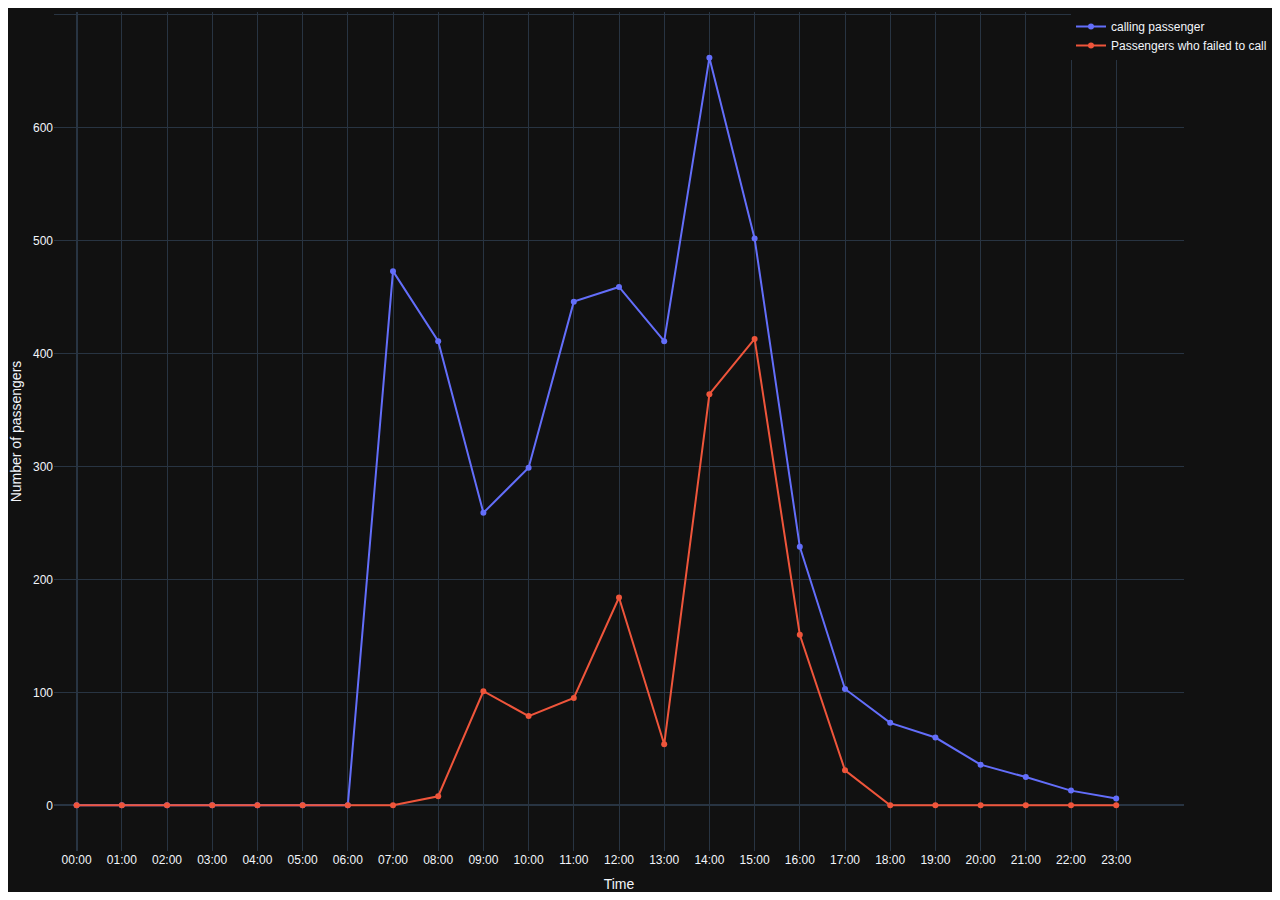
==== assets/fig1.html @ c1462a78 "upload_graph" ====
<html>
<head><meta charset="utf-8" /></head>
<body>
    <div>                        <script type="text/javascript">window.PlotlyConfig = {MathJaxConfig: 'local'};</script>
        <script type="text/javascript">/**
* plotly.js v2.12.1
* Copyright 2012-2022, Plotly, Inc.
* All rights reserved.
* Licensed under the MIT license
*/
!function(t){if("object"==typeof exports&&"undefined"!=typeof module)module.exports=t();else if("function"==typeof define&&define.amd)define([],t);else{("undefined"!=typeof window?window:"undefined"!=typeof global?global:"undefined"!=typeof self?self:this).Plotly=t()}}((function(){return function t(e,r,n){function i(o,s){if(!r[o]){if(!e[o]){var l="function"==typeof require&&require;if(!s&&l)return l(o,!0);if(a)return a(o,!0);var c=new Error("Cannot find module '"+o+"'");throw c.code="MODULE_NOT_FOUND",c}var u=r[o]={exports:{}};e[o][0].call(u.exports,(function(t){return i(e[o][1][t]||t)}),u,u.exports,t,e,r,n)}return r[o].exports}for(var a="function"==typeof require&&require,o=0;o<n.length;o++)i(n[o]);return i}({1:[function(t,e,r){"use strict";var n=t("../src/lib"),i={"X,X div":'direction:ltr;font-family:"Open Sans",verdana,arial,sans-serif;margin:0;padding:0;',"X input,X button":'font-family:"Open Sans",verdana,arial,sans-serif;',"X input:focus,X button:focus":"outline:none;","X a":"text-decoration:none;","X a:hover":"text-decoration:none;","X .crisp":"shape-rendering:crispEdges;","X .user-select-none":"-webkit-user-select:none;-moz-user-select:none;-ms-user-select:none;-o-user-select:none;user-select:none;","X svg":"overflow:hidden;","X svg a":"fill:#447adb;","X svg a:hover":"fill:#3c6dc5;","X .main-svg":"position:absolute;top:0;left:0;pointer-events:none;","X .main-svg .draglayer":"pointer-events:all;","X .cursor-default":"cursor:default;","X .cursor-pointer":"cursor:pointer;","X .cursor-crosshair":"cursor:crosshair;","X .cursor-move":"cursor:move;","X .cursor-col-resize":"cursor:col-resize;","X .cursor-row-resize":"cursor:row-resize;","X .cursor-ns-resize":"cursor:ns-resize;","X .cursor-ew-resize":"cursor:ew-resize;","X .cursor-sw-resize":"cursor:sw-resize;","X .cursor-s-resize":"cursor:s-resize;","X .cursor-se-resize":"cursor:se-resize;","X .cursor-w-resize":"cursor:w-resize;","X .cursor-e-resize":"cursor:e-resize;","X .cursor-nw-resize":"cursor:nw-resize;","X .cursor-n-resize":"cursor:n-resize;","X .cursor-ne-resize":"cursor:ne-resize;","X .cursor-grab":"cursor:-webkit-grab;cursor:grab;","X .modebar":"position:absolute;top:2px;right:2px;","X .ease-bg":"-webkit-transition:background-color .3s ease 0s;-moz-transition:background-color .3s ease 0s;-ms-transition:background-color .3s ease 0s;-o-transition:background-color .3s ease 0s;transition:background-color .3s ease 0s;","X .modebar--hover>:not(.watermark)":"opacity:0;-webkit-transition:opacity .3s ease 0s;-moz-transition:opacity .3s ease 0s;-ms-transition:opacity .3s ease 0s;-o-transition:opacity .3s ease 0s;transition:opacity .3s ease 0s;","X:hover .modebar--hover .modebar-group":"opacity:1;","X .modebar-group":"float:left;display:inline-block;box-sizing:border-box;padding-left:8px;position:relative;vertical-align:middle;white-space:nowrap;","X .modebar-btn":"position:relative;font-size:16px;padding:3px 4px;height:22px;cursor:pointer;line-height:normal;box-sizing:border-box;","X .modebar-btn svg":"position:relative;top:2px;","X .modebar.vertical":"display:flex;flex-direction:column;flex-wrap:wrap;align-content:flex-end;max-height:100%;","X .modebar.vertical svg":"top:-1px;","X .modebar.vertical .modebar-group":"display:block;float:none;padding-left:0px;padding-bottom:8px;","X .modebar.vertical .modebar-group .modebar-btn":"display:block;text-align:center;","X [data-title]:before,X [data-title]:after":"position:absolute;-webkit-transform:translate3d(0, 0, 0);-moz-transform:translate3d(0, 0, 0);-ms-transform:translate3d(0, 0, 0);-o-transform:translate3d(0, 0, 0);transform:translate3d(0, 0, 0);display:none;opacity:0;z-index:1001;pointer-events:none;top:110%;right:50%;","X [data-title]:hover:before,X [data-title]:hover:after":"display:block;opacity:1;","X [data-title]:before":'content:"";position:absolute;background:rgba(0,0,0,0);border:6px solid rgba(0,0,0,0);z-index:1002;margin-top:-12px;border-bottom-color:#69738a;margin-right:-6px;',"X [data-title]:after":"content:attr(data-title);background:#69738a;color:#fff;padding:8px 10px;font-size:12px;line-height:12px;white-space:nowrap;margin-right:-18px;border-radius:2px;","X .vertical [data-title]:before,X .vertical [data-title]:after":"top:0%;right:200%;","X .vertical [data-title]:before":"border:6px solid rgba(0,0,0,0);border-left-color:#69738a;margin-top:8px;margin-right:-30px;","X .select-outline":"fill:none;stroke-width:1;shape-rendering:crispEdges;","X .select-outline-1":"stroke:#fff;","X .select-outline-2":"stroke:#000;stroke-dasharray:2px 2px;",Y:'font-family:"Open Sans",verdana,arial,sans-serif;position:fixed;top:50px;right:20px;z-index:10000;font-size:10pt;max-width:180px;',"Y p":"margin:0;","Y .notifier-note":"min-width:180px;max-width:250px;border:1px solid #fff;z-index:3000;margin:0;background-color:#8c97af;background-color:rgba(140,151,175,.9);color:#fff;padding:10px;overflow-wrap:break-word;word-wrap:break-word;-ms-hyphens:auto;-webkit-hyphens:auto;hyphens:auto;","Y .notifier-close":"color:#fff;opacity:.8;float:right;padding:0 5px;background:none;border:none;font-size:20px;font-weight:bold;line-height:20px;","Y .notifier-close:hover":"color:#444;text-decoration:none;cursor:pointer;"};for(var a in i){var o=a.replace(/^,/," ,").replace(/X/g,".js-plotly-plot .plotly").replace(/Y/g,".plotly-notifier");n.addStyleRule(o,i[a])}},{"../src/lib":503}],2:[function(t,e,r){"use strict";e.exports=t("../src/transforms/aggregate")},{"../src/transforms/aggregate":1118}],3:[function(t,e,r){"use strict";e.exports=t("../src/traces/bar")},{"../src/traces/bar":656}],4:[function(t,e,r){"use strict";e.exports=t("../src/traces/barpolar")},{"../src/traces/barpolar":669}],5:[function(t,e,r){"use strict";e.exports=t("../src/traces/box")},{"../src/traces/box":679}],6:[function(t,e,r){"use strict";e.exports=t("../src/components/calendars")},{"../src/components/calendars":364}],7:[function(t,e,r){"use strict";e.exports=t("../src/traces/candlestick")},{"../src/traces/candlestick":688}],8:[function(t,e,r){"use strict";e.exports=t("../src/traces/carpet")},{"../src/traces/carpet":707}],9:[function(t,e,r){"use strict";e.exports=t("../src/traces/choropleth")},{"../src/traces/choropleth":721}],10:[function(t,e,r){"use strict";e.exports=t("../src/traces/choroplethmapbox")},{"../src/traces/choroplethmapbox":728}],11:[function(t,e,r){"use strict";e.exports=t("../src/traces/cone")},{"../src/traces/cone":734}],12:[function(t,e,r){"use strict";e.exports=t("../src/traces/contour")},{"../src/traces/contour":749}],13:[function(t,e,r){"use strict";e.exports=t("../src/traces/contourcarpet")},{"../src/traces/contourcarpet":760}],14:[function(t,e,r){"use strict";e.exports=t("../src/core")},{"../src/core":481}],15:[function(t,e,r){"use strict";e.exports=t("../src/traces/densitymapbox")},{"../src/traces/densitymapbox":768}],16:[function(t,e,r){"use strict";e.exports=t("../src/transforms/filter")},{"../src/transforms/filter":1119}],17:[function(t,e,r){"use strict";e.exports=t("../src/traces/funnel")},{"../src/traces/funnel":778}],18:[function(t,e,r){"use strict";e.exports=t("../src/traces/funnelarea")},{"../src/traces/funnelarea":787}],19:[function(t,e,r){"use strict";e.exports=t("../src/transforms/groupby")},{"../src/transforms/groupby":1120}],20:[function(t,e,r){"use strict";e.exports=t("../src/traces/heatmap")},{"../src/traces/heatmap":800}],21:[function(t,e,r){"use strict";e.exports=t("../src/traces/heatmapgl")},{"../src/traces/heatmapgl":811}],22:[function(t,e,r){"use strict";e.exports=t("../src/traces/histogram")},{"../src/traces/histogram":823}],23:[function(t,e,r){"use strict";e.exports=t("../src/traces/histogram2d")},{"../src/traces/histogram2d":829}],24:[function(t,e,r){"use strict";e.exports=t("../src/traces/histogram2dcontour")},{"../src/traces/histogram2dcontour":833}],25:[function(t,e,r){"use strict";e.exports=t("../src/traces/icicle")},{"../src/traces/icicle":839}],26:[function(t,e,r){"use strict";e.exports=t("../src/traces/image")},{"../src/traces/image":852}],27:[function(t,e,r){"use strict";var n=t("./core");n.register([t("./bar"),t("./box"),t("./heatmap"),t("./histogram"),t("./histogram2d"),t("./histogram2dcontour"),t("./contour"),t("./scatterternary"),t("./violin"),t("./funnel"),t("./waterfall"),t("./image"),t("./pie"),t("./sunburst"),t("./treemap"),t("./icicle"),t("./funnelarea"),t("./scatter3d"),t("./surface"),t("./isosurface"),t("./volume"),t("./mesh3d"),t("./cone"),t("./streamtube"),t("./scattergeo"),t("./choropleth"),t("./scattergl"),t("./splom"),t("./pointcloud"),t("./heatmapgl"),t("./parcoords"),t("./parcats"),t("./scattermapbox"),t("./choroplethmapbox"),t("./densitymapbox"),t("./sankey"),t("./indicator"),t("./table"),t("./carpet"),t("./scattercarpet"),t("./contourcarpet"),t("./ohlc"),t("./candlestick"),t("./scatterpolar"),t("./scatterpolargl"),t("./barpolar"),t("./scattersmith"),t("./aggregate"),t("./filter"),t("./groupby"),t("./sort"),t("./calendars")]),e.exports=n},{"./aggregate":2,"./bar":3,"./barpolar":4,"./box":5,"./calendars":6,"./candlestick":7,"./carpet":8,"./choropleth":9,"./choroplethmapbox":10,"./cone":11,"./contour":12,"./contourcarpet":13,"./core":14,"./densitymapbox":15,"./filter":16,"./funnel":17,"./funnelarea":18,"./groupby":19,"./heatmap":20,"./heatmapgl":21,"./histogram":22,"./histogram2d":23,"./histogram2dcontour":24,"./icicle":25,"./image":26,"./indicator":28,"./isosurface":29,"./mesh3d":30,"./ohlc":31,"./parcats":32,"./parcoords":33,"./pie":34,"./pointcloud":35,"./sankey":36,"./scatter3d":37,"./scattercarpet":38,"./scattergeo":39,"./scattergl":40,"./scattermapbox":41,"./scatterpolar":42,"./scatterpolargl":43,"./scattersmith":44,"./scatterternary":45,"./sort":46,"./splom":47,"./streamtube":48,"./sunburst":49,"./surface":50,"./table":51,"./treemap":52,"./violin":53,"./volume":54,"./waterfall":55}],28:[function(t,e,r){"use strict";e.exports=t("../src/traces/indicator")},{"../src/traces/indicator":860}],29:[function(t,e,r){"use strict";e.exports=t("../src/traces/isosurface")},{"../src/traces/isosurface":866}],30:[function(t,e,r){"use strict";e.exports=t("../src/traces/mesh3d")},{"../src/traces/mesh3d":871}],31:[function(t,e,r){"use strict";e.exports=t("../src/traces/ohlc")},{"../src/traces/ohlc":876}],32:[function(t,e,r){"use strict";e.exports=t("../src/traces/parcats")},{"../src/traces/parcats":885}],33:[function(t,e,r){"use strict";e.exports=t("../src/traces/parcoords")},{"../src/traces/parcoords":896}],34:[function(t,e,r){"use strict";e.exports=t("../src/traces/pie")},{"../src/traces/pie":907}],35:[function(t,e,r){"use strict";e.exports=t("../src/traces/pointcloud")},{"../src/traces/pointcloud":916}],36:[function(t,e,r){"use strict";e.exports=t("../src/traces/sankey")},{"../src/traces/sankey":922}],37:[function(t,e,r){"use strict";e.exports=t("../src/traces/scatter3d")},{"../src/traces/scatter3d":960}],38:[function(t,e,r){"use strict";e.exports=t("../src/traces/scattercarpet")},{"../src/traces/scattercarpet":967}],39:[function(t,e,r){"use strict";e.exports=t("../src/traces/scattergeo")},{"../src/traces/scattergeo":975}],40:[function(t,e,r){"use strict";e.exports=t("../src/traces/scattergl")},{"../src/traces/scattergl":989}],41:[function(t,e,r){"use strict";e.exports=t("../src/traces/scattermapbox")},{"../src/traces/scattermapbox":999}],42:[function(t,e,r){"use strict";e.exports=t("../src/traces/scatterpolar")},{"../src/traces/scatterpolar":1007}],43:[function(t,e,r){"use strict";e.exports=t("../src/traces/scatterpolargl")},{"../src/traces/scatterpolargl":1015}],44:[function(t,e,r){"use strict";e.exports=t("../src/traces/scattersmith")},{"../src/traces/scattersmith":1022}],45:[function(t,e,r){"use strict";e.exports=t("../src/traces/scatterternary")},{"../src/traces/scatterternary":1030}],46:[function(t,e,r){"use strict";e.exports=t("../src/transforms/sort")},{"../src/transforms/sort":1122}],47:[function(t,e,r){"use strict";e.exports=t("../src/traces/splom")},{"../src/traces/splom":1040}],48:[function(t,e,r){"use strict";e.exports=t("../src/traces/streamtube")},{"../src/traces/streamtube":1048}],49:[function(t,e,r){"use strict";e.exports=t("../src/traces/sunburst")},{"../src/traces/sunburst":1056}],50:[function(t,e,r){"use strict";e.exports=t("../src/traces/surface")},{"../src/traces/surface":1065}],51:[function(t,e,r){"use strict";e.exports=t("../src/traces/table")},{"../src/traces/table":1073}],52:[function(t,e,r){"use strict";e.exports=t("../src/traces/treemap")},{"../src/traces/treemap":1084}],53:[function(t,e,r){"use strict";e.exports=t("../src/traces/violin")},{"../src/traces/violin":1097}],54:[function(t,e,r){"use strict";e.exports=t("../src/traces/volume")},{"../src/traces/volume":1105}],55:[function(t,e,r){"use strict";e.exports=t("../src/traces/waterfall")},{"../src/traces/waterfall":1113}],56:[function(t,e,r){!function(n,i){"object"==typeof r&&void 0!==e?i(r,t("d3-array"),t("d3-collection"),t("d3-shape"),t("elementary-circuits-directed-graph")):i(n.d3=n.d3||{},n.d3,n.d3,n.d3,null)}(this,(function(t,e,r,n,i){"use strict";function a(t){return t.target.depth}function o(t,e){return t.sourceLinks.length?t.depth:e-1}function s(t){return function(){return t}}i=i&&i.hasOwnProperty("default")?i.default:i;var l="function"==typeof Symbol&&"symbol"==typeof Symbol.iterator?function(t){return typeof t}:function(t){return t&&"function"==typeof Symbol&&t.constructor===Symbol&&t!==Symbol.prototype?"symbol":typeof t};function c(t,e){return f(t.source,e.source)||t.index-e.index}function u(t,e){return f(t.target,e.target)||t.index-e.index}function f(t,e){return t.partOfCycle===e.partOfCycle?t.y0-e.y0:"top"===t.circularLinkType||"bottom"===e.circularLinkType?-1:1}function h(t){return t.value}function p(t){return(t.y0+t.y1)/2}function d(t){return p(t.source)}function m(t){return p(t.target)}function g(t){return t.index}function v(t){return t.nodes}function y(t){return t.links}function x(t,e){var r=t.get(e);if(!r)throw new Error("missing: "+e);return r}function b(t,e){return e(t)}function _(t,e,r){var n=0;if(null===r){for(var a=[],o=0;o<t.links.length;o++){var s=t.links[o],l=s.source.index,c=s.target.index;a[l]||(a[l]=[]),a[c]||(a[c]=[]),-1===a[l].indexOf(c)&&a[l].push(c)}var u=i(a);u.sort((function(t,e){return t.length-e.length}));var f={};for(o=0;o<u.length;o++){var h=u[o].slice(-2);f[h[0]]||(f[h[0]]={}),f[h[0]][h[1]]=!0}t.links.forEach((function(t){var e=t.target.index,r=t.source.index;e===r||f[r]&&f[r][e]?(t.circular=!0,t.circularLinkID=n,n+=1):t.circular=!1}))}else t.links.forEach((function(t){t.source[r]<t.target[r]?t.circular=!1:(t.circular=!0,t.circularLinkID=n,n+=1)}))}function w(t,e){var r=0,n=0;t.links.forEach((function(i){i.circular&&(i.source.circularLinkType||i.target.circularLinkType?i.circularLinkType=i.source.circularLinkType?i.source.circularLinkType:i.target.circularLinkType:i.circularLinkType=r<n?"top":"bottom","top"==i.circularLinkType?r+=1:n+=1,t.nodes.forEach((function(t){b(t,e)!=b(i.source,e)&&b(t,e)!=b(i.target,e)||(t.circularLinkType=i.circularLinkType)})))})),t.links.forEach((function(t){t.circular&&(t.source.circularLinkType==t.target.circularLinkType&&(t.circularLinkType=t.source.circularLinkType),q(t,e)&&(t.circularLinkType=t.source.circularLinkType))}))}function T(t){var e=Math.abs(t.y1-t.y0),r=Math.abs(t.target.x0-t.source.x1);return Math.atan(r/e)}function k(t,e){var r=0;t.sourceLinks.forEach((function(t){r=t.circular&&!q(t,e)?r+1:r}));var n=0;return t.targetLinks.forEach((function(t){n=t.circular&&!q(t,e)?n+1:n})),r+n}function A(t){var e=t.source.sourceLinks,r=0;e.forEach((function(t){r=t.circular?r+1:r}));var n=t.target.targetLinks,i=0;return n.forEach((function(t){i=t.circular?i+1:i})),!(r>1||i>1)}function M(t,e,r){return t.sort(E),t.forEach((function(n,i){var a,o,s=0;if(q(n,r)&&A(n))n.circularPathData.verticalBuffer=s+n.width/2;else{for(var l=0;l<i;l++)if(a=t[i],o=t[l],!(a.source.column<o.target.column||a.target.column>o.source.column)){var c=t[l].circularPathData.verticalBuffer+t[l].width/2+e;s=c>s?c:s}n.circularPathData.verticalBuffer=s+n.width/2}})),t}function S(t,r,i,a){var o=e.min(t.links,(function(t){return t.source.y0}));t.links.forEach((function(t){t.circular&&(t.circularPathData={})})),M(t.links.filter((function(t){return"top"==t.circularLinkType})),r,a),M(t.links.filter((function(t){return"bottom"==t.circularLinkType})),r,a),t.links.forEach((function(e){if(e.circular){if(e.circularPathData.arcRadius=e.width+10,e.circularPathData.leftNodeBuffer=5,e.circularPathData.rightNodeBuffer=5,e.circularPathData.sourceWidth=e.source.x1-e.source.x0,e.circularPathData.sourceX=e.source.x0+e.circularPathData.sourceWidth,e.circularPathData.targetX=e.target.x0,e.circularPathData.sourceY=e.y0,e.circularPathData.targetY=e.y1,q(e,a)&&A(e))e.circularPathData.leftSmallArcRadius=10+e.width/2,e.circularPathData.leftLargeArcRadius=10+e.width/2,e.circularPathData.rightSmallArcRadius=10+e.width/2,e.circularPathData.rightLargeArcRadius=10+e.width/2,"bottom"==e.circularLinkType?(e.circularPathData.verticalFullExtent=e.source.y1+25+e.circularPathData.verticalBuffer,e.circularPathData.verticalLeftInnerExtent=e.circularPathData.verticalFullExtent-e.circularPathData.leftLargeArcRadius,e.circularPathData.verticalRightInnerExtent=e.circularPathData.verticalFullExtent-e.circularPathData.rightLargeArcRadius):(e.circularPathData.verticalFullExtent=e.source.y0-25-e.circularPathData.verticalBuffer,e.circularPathData.verticalLeftInnerExtent=e.circularPathData.verticalFullExtent+e.circularPathData.leftLargeArcRadius,e.circularPathData.verticalRightInnerExtent=e.circularPathData.verticalFullExtent+e.circularPathData.rightLargeArcRadius);else{var s=e.source.column,l=e.circularLinkType,c=t.links.filter((function(t){return t.source.column==s&&t.circularLinkType==l}));"bottom"==e.circularLinkType?c.sort(C):c.sort(L);var u=0;c.forEach((function(t,n){t.circularLinkID==e.circularLinkID&&(e.circularPathData.leftSmallArcRadius=10+e.width/2+u,e.circularPathData.leftLargeArcRadius=10+e.width/2+n*r+u),u+=t.width})),s=e.target.column,c=t.links.filter((function(t){return t.target.column==s&&t.circularLinkType==l})),"bottom"==e.circularLinkType?c.sort(I):c.sort(P),u=0,c.forEach((function(t,n){t.circularLinkID==e.circularLinkID&&(e.circularPathData.rightSmallArcRadius=10+e.width/2+u,e.circularPathData.rightLargeArcRadius=10+e.width/2+n*r+u),u+=t.width})),"bottom"==e.circularLinkType?(e.circularPathData.verticalFullExtent=Math.max(i,e.source.y1,e.target.y1)+25+e.circularPathData.verticalBuffer,e.circularPathData.verticalLeftInnerExtent=e.circularPathData.verticalFullExtent-e.circularPathData.leftLargeArcRadius,e.circularPathData.verticalRightInnerExtent=e.circularPathData.verticalFullExtent-e.circularPathData.rightLargeArcRadius):(e.circularPathData.verticalFullExtent=o-25-e.circularPathData.verticalBuffer,e.circularPathData.verticalLeftInnerExtent=e.circularPathData.verticalFullExtent+e.circularPathData.leftLargeArcRadius,e.circularPathData.verticalRightInnerExtent=e.circularPathData.verticalFullExtent+e.circularPathData.rightLargeArcRadius)}e.circularPathData.leftInnerExtent=e.circularPathData.sourceX+e.circularPathData.leftNodeBuffer,e.circularPathData.rightInnerExtent=e.circularPathData.targetX-e.circularPathData.rightNodeBuffer,e.circularPathData.leftFullExtent=e.circularPathData.sourceX+e.circularPathData.leftLargeArcRadius+e.circularPathData.leftNodeBuffer,e.circularPathData.rightFullExtent=e.circularPathData.targetX-e.circularPathData.rightLargeArcRadius-e.circularPathData.rightNodeBuffer}if(e.circular)e.path=function(t){var e="";e="top"==t.circularLinkType?"M"+t.circularPathData.sourceX+" "+t.circularPathData.sourceY+" L"+t.circularPathData.leftInnerExtent+" "+t.circularPathData.sourceY+" A"+t.circularPathData.leftLargeArcRadius+" "+t.circularPathData.leftSmallArcRadius+" 0 0 0 "+t.circularPathData.leftFullExtent+" "+(t.circularPathData.sourceY-t.circularPathData.leftSmallArcRadius)+" L"+t.circularPathData.leftFullExtent+" "+t.circularPathData.verticalLeftInnerExtent+" A"+t.circularPathData.leftLargeArcRadius+" "+t.circularPathData.leftLargeArcRadius+" 0 0 0 "+t.circularPathData.leftInnerExtent+" "+t.circularPathData.verticalFullExtent+" L"+t.circularPathData.rightInnerExtent+" "+t.circularPathData.verticalFullExtent+" A"+t.circularPathData.rightLargeArcRadius+" "+t.circularPathData.rightLargeArcRadius+" 0 0 0 "+t.circularPathData.rightFullExtent+" "+t.circularPathData.verticalRightInnerExtent+" L"+t.circularPathData.rightFullExtent+" "+(t.circularPathData.targetY-t.circularPathData.rightSmallArcRadius)+" A"+t.circularPathData.rightLargeArcRadius+" "+t.circularPathData.rightSmallArcRadius+" 0 0 0 "+t.circularPathData.rightInnerExtent+" "+t.circularPathData.targetY+" L"+t.circularPathData.targetX+" "+t.circularPathData.targetY:"M"+t.circularPathData.sourceX+" "+t.circularPathData.sourceY+" L"+t.circularPathData.leftInnerExtent+" "+t.circularPathData.sourceY+" A"+t.circularPathData.leftLargeArcRadius+" "+t.circularPathData.leftSmallArcRadius+" 0 0 1 "+t.circularPathData.leftFullExtent+" "+(t.circularPathData.sourceY+t.circularPathData.leftSmallArcRadius)+" L"+t.circularPathData.leftFullExtent+" "+t.circularPathData.verticalLeftInnerExtent+" A"+t.circularPathData.leftLargeArcRadius+" "+t.circularPathData.leftLargeArcRadius+" 0 0 1 "+t.circularPathData.leftInnerExtent+" "+t.circularPathData.verticalFullExtent+" L"+t.circularPathData.rightInnerExtent+" "+t.circularPathData.verticalFullExtent+" A"+t.circularPathData.rightLargeArcRadius+" "+t.circularPathData.rightLargeArcRadius+" 0 0 1 "+t.circularPathData.rightFullExtent+" "+t.circularPathData.verticalRightInnerExtent+" L"+t.circularPathData.rightFullExtent+" "+(t.circularPathData.targetY+t.circularPathData.rightSmallArcRadius)+" A"+t.circularPathData.rightLargeArcRadius+" "+t.circularPathData.rightSmallArcRadius+" 0 0 1 "+t.circularPathData.rightInnerExtent+" "+t.circularPathData.targetY+" L"+t.circularPathData.targetX+" "+t.circularPathData.targetY;return e}(e);else{var f=n.linkHorizontal().source((function(t){return[t.source.x0+(t.source.x1-t.source.x0),t.y0]})).target((function(t){return[t.target.x0,t.y1]}));e.path=f(e)}}))}function E(t,e){return O(t)==O(e)?"bottom"==t.circularLinkType?C(t,e):L(t,e):O(e)-O(t)}function L(t,e){return t.y0-e.y0}function C(t,e){return e.y0-t.y0}function P(t,e){return t.y1-e.y1}function I(t,e){return e.y1-t.y1}function O(t){return t.target.column-t.source.column}function z(t){return t.target.x0-t.source.x1}function D(t,e){var r=T(t),n=z(e)/Math.tan(r);return"up"==H(t)?t.y1+n:t.y1-n}function R(t,e){var r=T(t),n=z(e)/Math.tan(r);return"up"==H(t)?t.y1-n:t.y1+n}function F(t,e,r,n){t.links.forEach((function(i){if(!i.circular&&i.target.column-i.source.column>1){var a=i.source.column+1,o=i.target.column-1,s=1,l=o-a+1;for(s=1;a<=o;a++,s++)t.nodes.forEach((function(o){if(o.column==a){var c,u=s/(l+1),f=Math.pow(1-u,3),h=3*u*Math.pow(1-u,2),p=3*Math.pow(u,2)*(1-u),d=Math.pow(u,3),m=f*i.y0+h*i.y0+p*i.y1+d*i.y1,g=m-i.width/2,v=m+i.width/2;g>o.y0&&g<o.y1?(c=o.y1-g+10,c="bottom"==o.circularLinkType?c:-c,o=N(o,c,e,r),t.nodes.forEach((function(t){b(t,n)!=b(o,n)&&t.column==o.column&&B(o,t)&&N(t,c,e,r)}))):(v>o.y0&&v<o.y1||g<o.y0&&v>o.y1)&&(c=v-o.y0+10,o=N(o,c,e,r),t.nodes.forEach((function(t){b(t,n)!=b(o,n)&&t.column==o.column&&t.y0<o.y1&&t.y1>o.y1&&N(t,c,e,r)})))}}))}}))}function B(t,e){return t.y0>e.y0&&t.y0<e.y1||(t.y1>e.y0&&t.y1<e.y1||t.y0<e.y0&&t.y1>e.y1)}function N(t,e,r,n){return t.y0+e>=r&&t.y1+e<=n&&(t.y0=t.y0+e,t.y1=t.y1+e,t.targetLinks.forEach((function(t){t.y1=t.y1+e})),t.sourceLinks.forEach((function(t){t.y0=t.y0+e}))),t}function j(t,e,r,n){t.nodes.forEach((function(i){n&&i.y+(i.y1-i.y0)>e&&(i.y=i.y-(i.y+(i.y1-i.y0)-e));var a=t.links.filter((function(t){return b(t.source,r)==b(i,r)})),o=a.length;o>1&&a.sort((function(t,e){if(!t.circular&&!e.circular){if(t.target.column==e.target.column)return t.y1-e.y1;if(!V(t,e))return t.y1-e.y1;if(t.target.column>e.target.column){var r=R(e,t);return t.y1-r}if(e.target.column>t.target.column)return R(t,e)-e.y1}return t.circular&&!e.circular?"top"==t.circularLinkType?-1:1:e.circular&&!t.circular?"top"==e.circularLinkType?1:-1:t.circular&&e.circular?t.circularLinkType===e.circularLinkType&&"top"==t.circularLinkType?t.target.column===e.target.column?t.target.y1-e.target.y1:e.target.column-t.target.column:t.circularLinkType===e.circularLinkType&&"bottom"==t.circularLinkType?t.target.column===e.target.column?e.target.y1-t.target.y1:t.target.column-e.target.column:"top"==t.circularLinkType?-1:1:void 0}));var s=i.y0;a.forEach((function(t){t.y0=s+t.width/2,s+=t.width})),a.forEach((function(t,e){if("bottom"==t.circularLinkType){for(var r=e+1,n=0;r<o;r++)n+=a[r].width;t.y0=i.y1-n-t.width/2}}))}))}function U(t,e,r){t.nodes.forEach((function(e){var n=t.links.filter((function(t){return b(t.target,r)==b(e,r)})),i=n.length;i>1&&n.sort((function(t,e){if(!t.circular&&!e.circular){if(t.source.column==e.source.column)return t.y0-e.y0;if(!V(t,e))return t.y0-e.y0;if(e.source.column<t.source.column){var r=D(e,t);return t.y0-r}if(t.source.column<e.source.column)return D(t,e)-e.y0}return t.circular&&!e.circular?"top"==t.circularLinkType?-1:1:e.circular&&!t.circular?"top"==e.circularLinkType?1:-1:t.circular&&e.circular?t.circularLinkType===e.circularLinkType&&"top"==t.circularLinkType?t.source.column===e.source.column?t.source.y1-e.source.y1:t.source.column-e.source.column:t.circularLinkType===e.circularLinkType&&"bottom"==t.circularLinkType?t.source.column===e.source.column?t.source.y1-e.source.y1:e.source.column-t.source.column:"top"==t.circularLinkType?-1:1:void 0}));var a=e.y0;n.forEach((function(t){t.y1=a+t.width/2,a+=t.width})),n.forEach((function(t,r){if("bottom"==t.circularLinkType){for(var a=r+1,o=0;a<i;a++)o+=n[a].width;t.y1=e.y1-o-t.width/2}}))}))}function V(t,e){return H(t)==H(e)}function H(t){return t.y0-t.y1>0?"up":"down"}function q(t,e){return b(t.source,e)==b(t.target,e)}function G(t,r,n){var i=t.nodes,a=t.links,o=!1,s=!1;if(a.forEach((function(t){"top"==t.circularLinkType?o=!0:"bottom"==t.circularLinkType&&(s=!0)})),0==o||0==s){var l=e.min(i,(function(t){return t.y0})),c=(n-r)/(e.max(i,(function(t){return t.y1}))-l);i.forEach((function(t){var e=(t.y1-t.y0)*c;t.y0=(t.y0-l)*c,t.y1=t.y0+e})),a.forEach((function(t){t.y0=(t.y0-l)*c,t.y1=(t.y1-l)*c,t.width=t.width*c}))}}t.sankeyCircular=function(){var t,n,i=0,a=0,b=1,T=1,A=24,M=g,E=o,L=v,C=y,P=32,I=2,O=null;function z(){var t={nodes:L.apply(null,arguments),links:C.apply(null,arguments)};D(t),_(t,M,O),R(t),B(t),w(t,M),N(t,P,M),V(t);for(var e=4,r=0;r<e;r++)j(t,T,M),U(t,T,M),F(t,a,T,M),j(t,T,M),U(t,T,M);return G(t,a,T),S(t,I,T,M),t}function D(t){t.nodes.forEach((function(t,e){t.index=e,t.sourceLinks=[],t.targetLinks=[]}));var e=r.map(t.nodes,M);return t.links.forEach((function(t,r){t.index=r;var n=t.source,i=t.target;"object"!==(void 0===n?"undefined":l(n))&&(n=t.source=x(e,n)),"object"!==(void 0===i?"undefined":l(i))&&(i=t.target=x(e,i)),n.sourceLinks.push(t),i.targetLinks.push(t)})),t}function R(t){t.nodes.forEach((function(t){t.partOfCycle=!1,t.value=Math.max(e.sum(t.sourceLinks,h),e.sum(t.targetLinks,h)),t.sourceLinks.forEach((function(e){e.circular&&(t.partOfCycle=!0,t.circularLinkType=e.circularLinkType)})),t.targetLinks.forEach((function(e){e.circular&&(t.partOfCycle=!0,t.circularLinkType=e.circularLinkType)}))}))}function B(t){var e,r,n;for(e=t.nodes,r=[],n=0;e.length;++n,e=r,r=[])e.forEach((function(t){t.depth=n,t.sourceLinks.forEach((function(t){r.indexOf(t.target)<0&&!t.circular&&r.push(t.target)}))}));for(e=t.nodes,r=[],n=0;e.length;++n,e=r,r=[])e.forEach((function(t){t.height=n,t.targetLinks.forEach((function(t){r.indexOf(t.source)<0&&!t.circular&&r.push(t.source)}))}));t.nodes.forEach((function(t){t.column=Math.floor(E.call(null,t,n))}))}function N(o,s,l){var c=r.nest().key((function(t){return t.column})).sortKeys(e.ascending).entries(o.nodes).map((function(t){return t.values}));!function(r){if(n){var s=1/0;c.forEach((function(t){var e=T*n/(t.length+1);s=e<s?e:s})),t=s}var l=e.min(c,(function(r){return(T-a-(r.length-1)*t)/e.sum(r,h)}));l*=.3,o.links.forEach((function(t){t.width=t.value*l}));var u=function(t){var r=0,n=0,i=0,a=0,o=e.max(t.nodes,(function(t){return t.column}));return t.links.forEach((function(t){t.circular&&("top"==t.circularLinkType?r+=t.width:n+=t.width,0==t.target.column&&(a+=t.width),t.source.column==o&&(i+=t.width))})),{top:r=r>0?r+25+10:r,bottom:n=n>0?n+25+10:n,left:a=a>0?a+25+10:a,right:i=i>0?i+25+10:i}}(o),f=function(t,r){var n=e.max(t.nodes,(function(t){return t.column})),o=b-i,s=T-a,l=o/(o+r.right+r.left),c=s/(s+r.top+r.bottom);return i=i*l+r.left,b=0==r.right?b:b*l,a=a*c+r.top,T*=c,t.nodes.forEach((function(t){t.x0=i+t.column*((b-i-A)/n),t.x1=t.x0+A})),c}(o,u);l*=f,o.links.forEach((function(t){t.width=t.value*l})),c.forEach((function(t){var e=t.length;t.forEach((function(t,n){t.depth==c.length-1&&1==e||0==t.depth&&1==e?(t.y0=T/2-t.value*l,t.y1=t.y0+t.value*l):t.partOfCycle?0==k(t,r)?(t.y0=T/2+n,t.y1=t.y0+t.value*l):"top"==t.circularLinkType?(t.y0=a+n,t.y1=t.y0+t.value*l):(t.y0=T-t.value*l-n,t.y1=t.y0+t.value*l):0==u.top||0==u.bottom?(t.y0=(T-a)/e*n,t.y1=t.y0+t.value*l):(t.y0=(T-a)/2-e/2+n,t.y1=t.y0+t.value*l)}))}))}(l),y();for(var u=1,g=s;g>0;--g)v(u*=.99,l),y();function v(t,r){var n=c.length;c.forEach((function(i){var a=i.length,o=i[0].depth;i.forEach((function(i){var s;if(i.sourceLinks.length||i.targetLinks.length)if(i.partOfCycle&&k(i,r)>0);else if(0==o&&1==a)s=i.y1-i.y0,i.y0=T/2-s/2,i.y1=T/2+s/2;else if(o==n-1&&1==a)s=i.y1-i.y0,i.y0=T/2-s/2,i.y1=T/2+s/2;else{var l=e.mean(i.sourceLinks,m),c=e.mean(i.targetLinks,d),u=((l&&c?(l+c)/2:l||c)-p(i))*t;i.y0+=u,i.y1+=u}}))}))}function y(){c.forEach((function(e){var r,n,i,o=a,s=e.length;for(e.sort(f),i=0;i<s;++i)(n=o-(r=e[i]).y0)>0&&(r.y0+=n,r.y1+=n),o=r.y1+t;if((n=o-t-T)>0)for(o=r.y0-=n,r.y1-=n,i=s-2;i>=0;--i)(n=(r=e[i]).y1+t-o)>0&&(r.y0-=n,r.y1-=n),o=r.y0}))}}function V(t){t.nodes.forEach((function(t){t.sourceLinks.sort(u),t.targetLinks.sort(c)})),t.nodes.forEach((function(t){var e=t.y0,r=e,n=t.y1,i=n;t.sourceLinks.forEach((function(t){t.circular?(t.y0=n-t.width/2,n-=t.width):(t.y0=e+t.width/2,e+=t.width)})),t.targetLinks.forEach((function(t){t.circular?(t.y1=i-t.width/2,i-=t.width):(t.y1=r+t.width/2,r+=t.width)}))}))}return z.nodeId=function(t){return arguments.length?(M="function"==typeof t?t:s(t),z):M},z.nodeAlign=function(t){return arguments.length?(E="function"==typeof t?t:s(t),z):E},z.nodeWidth=function(t){return arguments.length?(A=+t,z):A},z.nodePadding=function(e){return arguments.length?(t=+e,z):t},z.nodes=function(t){return arguments.length?(L="function"==typeof t?t:s(t),z):L},z.links=function(t){return arguments.length?(C="function"==typeof t?t:s(t),z):C},z.size=function(t){return arguments.length?(i=a=0,b=+t[0],T=+t[1],z):[b-i,T-a]},z.extent=function(t){return arguments.length?(i=+t[0][0],b=+t[1][0],a=+t[0][1],T=+t[1][1],z):[[i,a],[b,T]]},z.iterations=function(t){return arguments.length?(P=+t,z):P},z.circularLinkGap=function(t){return arguments.length?(I=+t,z):I},z.nodePaddingRatio=function(t){return arguments.length?(n=+t,z):n},z.sortNodes=function(t){return arguments.length?(O=t,z):O},z.update=function(t){return w(t,M),V(t),t.links.forEach((function(t){t.circular&&(t.circularLinkType=t.y0+t.y1<T?"top":"bottom",t.source.circularLinkType=t.circularLinkType,t.target.circularLinkType=t.circularLinkType)})),j(t,T,M,!1),U(t,T,M),S(t,I,T,M),t},z},t.sankeyCenter=function(t){return t.targetLinks.length?t.depth:t.sourceLinks.length?e.min(t.sourceLinks,a)-1:0},t.sankeyLeft=function(t){return t.depth},t.sankeyRight=function(t,e){return e-1-t.height},t.sankeyJustify=o,Object.defineProperty(t,"__esModule",{value:!0})}))},{"d3-array":107,"d3-collection":108,"d3-shape":119,"elementary-circuits-directed-graph":130}],57:[function(t,e,r){!function(n,i){"object"==typeof r&&void 0!==e?i(r,t("d3-array"),t("d3-collection"),t("d3-shape")):i(n.d3=n.d3||{},n.d3,n.d3,n.d3)}(this,(function(t,e,r,n){"use strict";function i(t){return t.target.depth}function a(t,e){return t.sourceLinks.length?t.depth:e-1}function o(t){return function(){return t}}function s(t,e){return c(t.source,e.source)||t.index-e.index}function l(t,e){return c(t.target,e.target)||t.index-e.index}function c(t,e){return t.y0-e.y0}function u(t){return t.value}function f(t){return(t.y0+t.y1)/2}function h(t){return f(t.source)*t.value}function p(t){return f(t.target)*t.value}function d(t){return t.index}function m(t){return t.nodes}function g(t){return t.links}function v(t,e){var r=t.get(e);if(!r)throw new Error("missing: "+e);return r}function y(t){return[t.source.x1,t.y0]}function x(t){return[t.target.x0,t.y1]}t.sankey=function(){var t=0,n=0,i=1,y=1,x=24,b=8,_=d,w=a,T=m,k=g,A=32;function M(){var t={nodes:T.apply(null,arguments),links:k.apply(null,arguments)};return S(t),E(t),L(t),C(t),P(t),t}function S(t){t.nodes.forEach((function(t,e){t.index=e,t.sourceLinks=[],t.targetLinks=[]}));var e=r.map(t.nodes,_);t.links.forEach((function(t,r){t.index=r;var n=t.source,i=t.target;"object"!=typeof n&&(n=t.source=v(e,n)),"object"!=typeof i&&(i=t.target=v(e,i)),n.sourceLinks.push(t),i.targetLinks.push(t)}))}function E(t){t.nodes.forEach((function(t){t.value=Math.max(e.sum(t.sourceLinks,u),e.sum(t.targetLinks,u))}))}function L(e){var r,n,a;for(r=e.nodes,n=[],a=0;r.length;++a,r=n,n=[])r.forEach((function(t){t.depth=a,t.sourceLinks.forEach((function(t){n.indexOf(t.target)<0&&n.push(t.target)}))}));for(r=e.nodes,n=[],a=0;r.length;++a,r=n,n=[])r.forEach((function(t){t.height=a,t.targetLinks.forEach((function(t){n.indexOf(t.source)<0&&n.push(t.source)}))}));var o=(i-t-x)/(a-1);e.nodes.forEach((function(e){e.x1=(e.x0=t+Math.max(0,Math.min(a-1,Math.floor(w.call(null,e,a))))*o)+x}))}function C(t){var i=r.nest().key((function(t){return t.x0})).sortKeys(e.ascending).entries(t.nodes).map((function(t){return t.values}));!function(){var r=e.max(i,(function(t){return t.length})),a=2/3*(y-n)/(r-1);b>a&&(b=a);var o=e.min(i,(function(t){return(y-n-(t.length-1)*b)/e.sum(t,u)}));i.forEach((function(t){t.forEach((function(t,e){t.y1=(t.y0=e)+t.value*o}))})),t.links.forEach((function(t){t.width=t.value*o}))}(),d();for(var a=1,o=A;o>0;--o)l(a*=.99),d(),s(a),d();function s(t){i.forEach((function(r){r.forEach((function(r){if(r.targetLinks.length){var n=(e.sum(r.targetLinks,h)/e.sum(r.targetLinks,u)-f(r))*t;r.y0+=n,r.y1+=n}}))}))}function l(t){i.slice().reverse().forEach((function(r){r.forEach((function(r){if(r.sourceLinks.length){var n=(e.sum(r.sourceLinks,p)/e.sum(r.sourceLinks,u)-f(r))*t;r.y0+=n,r.y1+=n}}))}))}function d(){i.forEach((function(t){var e,r,i,a=n,o=t.length;for(t.sort(c),i=0;i<o;++i)(r=a-(e=t[i]).y0)>0&&(e.y0+=r,e.y1+=r),a=e.y1+b;if((r=a-b-y)>0)for(a=e.y0-=r,e.y1-=r,i=o-2;i>=0;--i)(r=(e=t[i]).y1+b-a)>0&&(e.y0-=r,e.y1-=r),a=e.y0}))}}function P(t){t.nodes.forEach((function(t){t.sourceLinks.sort(l),t.targetLinks.sort(s)})),t.nodes.forEach((function(t){var e=t.y0,r=e;t.sourceLinks.forEach((function(t){t.y0=e+t.width/2,e+=t.width})),t.targetLinks.forEach((function(t){t.y1=r+t.width/2,r+=t.width}))}))}return M.update=function(t){return P(t),t},M.nodeId=function(t){return arguments.length?(_="function"==typeof t?t:o(t),M):_},M.nodeAlign=function(t){return arguments.length?(w="function"==typeof t?t:o(t),M):w},M.nodeWidth=function(t){return arguments.length?(x=+t,M):x},M.nodePadding=function(t){return arguments.length?(b=+t,M):b},M.nodes=function(t){return arguments.length?(T="function"==typeof t?t:o(t),M):T},M.links=function(t){return arguments.length?(k="function"==typeof t?t:o(t),M):k},M.size=function(e){return arguments.length?(t=n=0,i=+e[0],y=+e[1],M):[i-t,y-n]},M.extent=function(e){return arguments.length?(t=+e[0][0],i=+e[1][0],n=+e[0][1],y=+e[1][1],M):[[t,n],[i,y]]},M.iterations=function(t){return arguments.length?(A=+t,M):A},M},t.sankeyCenter=function(t){return t.targetLinks.length?t.depth:t.sourceLinks.length?e.min(t.sourceLinks,i)-1:0},t.sankeyLeft=function(t){return t.depth},t.sankeyRight=function(t,e){return e-1-t.height},t.sankeyJustify=a,t.sankeyLinkHorizontal=function(){return n.linkHorizontal().source(y).target(x)},Object.defineProperty(t,"__esModule",{value:!0})}))},{"d3-array":107,"d3-collection":108,"d3-shape":119}],58:[function(t,e,r){(function(){var t={version:"3.8.0"},r=[].slice,n=function(t){return r.call(t)},i=self.document;function a(t){return t&&(t.ownerDocument||t.document||t).documentElement}function o(t){return t&&(t.ownerDocument&&t.ownerDocument.defaultView||t.document&&t||t.defaultView)}if(i)try{n(i.documentElement.childNodes)[0].nodeType}catch(t){n=function(t){for(var e=t.length,r=new Array(e);e--;)r[e]=t[e];return r}}if(Date.now||(Date.now=function(){return+new Date}),i)try{i.createElement("DIV").style.setProperty("opacity",0,"")}catch(t){var s=this.Element.prototype,l=s.setAttribute,c=s.setAttributeNS,u=this.CSSStyleDeclaration.prototype,f=u.setProperty;s.setAttribute=function(t,e){l.call(this,t,e+"")},s.setAttributeNS=function(t,e,r){c.call(this,t,e,r+"")},u.setProperty=function(t,e,r){f.call(this,t,e+"",r)}}function h(t,e){return t<e?-1:t>e?1:t>=e?0:NaN}function p(t){return null===t?NaN:+t}function d(t){return!isNaN(t)}function m(t){return{left:function(e,r,n,i){for(arguments.length<3&&(n=0),arguments.length<4&&(i=e.length);n<i;){var a=n+i>>>1;t(e[a],r)<0?n=a+1:i=a}return n},right:function(e,r,n,i){for(arguments.length<3&&(n=0),arguments.length<4&&(i=e.length);n<i;){var a=n+i>>>1;t(e[a],r)>0?i=a:n=a+1}return n}}}t.ascending=h,t.descending=function(t,e){return e<t?-1:e>t?1:e>=t?0:NaN},t.min=function(t,e){var r,n,i=-1,a=t.length;if(1===arguments.length){for(;++i<a;)if(null!=(n=t[i])&&n>=n){r=n;break}for(;++i<a;)null!=(n=t[i])&&r>n&&(r=n)}else{for(;++i<a;)if(null!=(n=e.call(t,t[i],i))&&n>=n){r=n;break}for(;++i<a;)null!=(n=e.call(t,t[i],i))&&r>n&&(r=n)}return r},t.max=function(t,e){var r,n,i=-1,a=t.length;if(1===arguments.length){for(;++i<a;)if(null!=(n=t[i])&&n>=n){r=n;break}for(;++i<a;)null!=(n=t[i])&&n>r&&(r=n)}else{for(;++i<a;)if(null!=(n=e.call(t,t[i],i))&&n>=n){r=n;break}for(;++i<a;)null!=(n=e.call(t,t[i],i))&&n>r&&(r=n)}return r},t.extent=function(t,e){var r,n,i,a=-1,o=t.length;if(1===arguments.length){for(;++a<o;)if(null!=(n=t[a])&&n>=n){r=i=n;break}for(;++a<o;)null!=(n=t[a])&&(r>n&&(r=n),i<n&&(i=n))}else{for(;++a<o;)if(null!=(n=e.call(t,t[a],a))&&n>=n){r=i=n;break}for(;++a<o;)null!=(n=e.call(t,t[a],a))&&(r>n&&(r=n),i<n&&(i=n))}return[r,i]},t.sum=function(t,e){var r,n=0,i=t.length,a=-1;if(1===arguments.length)for(;++a<i;)d(r=+t[a])&&(n+=r);else for(;++a<i;)d(r=+e.call(t,t[a],a))&&(n+=r);return n},t.mean=function(t,e){var r,n=0,i=t.length,a=-1,o=i;if(1===arguments.length)for(;++a<i;)d(r=p(t[a]))?n+=r:--o;else for(;++a<i;)d(r=p(e.call(t,t[a],a)))?n+=r:--o;if(o)return n/o},t.quantile=function(t,e){var r=(t.length-1)*e+1,n=Math.floor(r),i=+t[n-1],a=r-n;return a?i+a*(t[n]-i):i},t.median=function(e,r){var n,i=[],a=e.length,o=-1;if(1===arguments.length)for(;++o<a;)d(n=p(e[o]))&&i.push(n);else for(;++o<a;)d(n=p(r.call(e,e[o],o)))&&i.push(n);if(i.length)return t.quantile(i.sort(h),.5)},t.variance=function(t,e){var r,n,i=t.length,a=0,o=0,s=-1,l=0;if(1===arguments.length)for(;++s<i;)d(r=p(t[s]))&&(o+=(n=r-a)*(r-(a+=n/++l)));else for(;++s<i;)d(r=p(e.call(t,t[s],s)))&&(o+=(n=r-a)*(r-(a+=n/++l)));if(l>1)return o/(l-1)},t.deviation=function(){var e=t.variance.apply(this,arguments);return e?Math.sqrt(e):e};var g=m(h);function v(t){return t.length}t.bisectLeft=g.left,t.bisect=t.bisectRight=g.right,t.bisector=function(t){return m(1===t.length?function(e,r){return h(t(e),r)}:t)},t.shuffle=function(t,e,r){(a=arguments.length)<3&&(r=t.length,a<2&&(e=0));for(var n,i,a=r-e;a;)i=Math.random()*a--|0,n=t[a+e],t[a+e]=t[i+e],t[i+e]=n;return t},t.permute=function(t,e){for(var r=e.length,n=new Array(r);r--;)n[r]=t[e[r]];return n},t.pairs=function(t){for(var e=0,r=t.length-1,n=t[0],i=new Array(r<0?0:r);e<r;)i[e]=[n,n=t[++e]];return i},t.transpose=function(e){if(!(a=e.length))return[];for(var r=-1,n=t.min(e,v),i=new Array(n);++r<n;)for(var a,o=-1,s=i[r]=new Array(a);++o<a;)s[o]=e[o][r];return i},t.zip=function(){return t.transpose(arguments)},t.keys=function(t){var e=[];for(var r in t)e.push(r);return e},t.values=function(t){var e=[];for(var r in t)e.push(t[r]);return e},t.entries=function(t){var e=[];for(var r in t)e.push({key:r,value:t[r]});return e},t.merge=function(t){for(var e,r,n,i=t.length,a=-1,o=0;++a<i;)o+=t[a].length;for(r=new Array(o);--i>=0;)for(e=(n=t[i]).length;--e>=0;)r[--o]=n[e];return r};var y=Math.abs;function x(t){for(var e=1;t*e%1;)e*=10;return e}function b(t,e){for(var r in e)Object.defineProperty(t.prototype,r,{value:e[r],enumerable:!1})}function _(){this._=Object.create(null)}t.range=function(t,e,r){if(arguments.length<3&&(r=1,arguments.length<2&&(e=t,t=0)),(e-t)/r==1/0)throw new Error("infinite range");var n,i=[],a=x(y(r)),o=-1;if(t*=a,e*=a,(r*=a)<0)for(;(n=t+r*++o)>e;)i.push(n/a);else for(;(n=t+r*++o)<e;)i.push(n/a);return i},t.map=function(t,e){var r=new _;if(t instanceof _)t.forEach((function(t,e){r.set(t,e)}));else if(Array.isArray(t)){var n,i=-1,a=t.length;if(1===arguments.length)for(;++i<a;)r.set(i,t[i]);else for(;++i<a;)r.set(e.call(t,n=t[i],i),n)}else for(var o in t)r.set(o,t[o]);return r};function w(t){return"__proto__"==(t+="")||"\0"===t[0]?"\0"+t:t}function T(t){return"\0"===(t+="")[0]?t.slice(1):t}function k(t){return w(t)in this._}function A(t){return(t=w(t))in this._&&delete this._[t]}function M(){var t=[];for(var e in this._)t.push(T(e));return t}function S(){var t=0;for(var e in this._)++t;return t}function E(){for(var t in this._)return!1;return!0}function L(){this._=Object.create(null)}function C(t){return t}function P(t,e,r){return function(){var n=r.apply(e,arguments);return n===e?t:n}}function I(t,e){if(e in t)return e;e=e.charAt(0).toUpperCase()+e.slice(1);for(var r=0,n=O.length;r<n;++r){var i=O[r]+e;if(i in t)return i}}b(_,{has:k,get:function(t){return this._[w(t)]},set:function(t,e){return this._[w(t)]=e},remove:A,keys:M,values:function(){var t=[];for(var e in this._)t.push(this._[e]);return t},entries:function(){var t=[];for(var e in this._)t.push({key:T(e),value:this._[e]});return t},size:S,empty:E,forEach:function(t){for(var e in this._)t.call(this,T(e),this._[e])}}),t.nest=function(){var e,r,n={},i=[],a=[];function o(t,a,s){if(s>=i.length)return r?r.call(n,a):e?a.sort(e):a;for(var l,c,u,f,h=-1,p=a.length,d=i[s++],m=new _;++h<p;)(f=m.get(l=d(c=a[h])))?f.push(c):m.set(l,[c]);return t?(c=t(),u=function(e,r){c.set(e,o(t,r,s))}):(c={},u=function(e,r){c[e]=o(t,r,s)}),m.forEach(u),c}return n.map=function(t,e){return o(e,t,0)},n.entries=function(e){return function t(e,r){if(r>=i.length)return e;var n=[],o=a[r++];return e.forEach((function(e,i){n.push({key:e,values:t(i,r)})})),o?n.sort((function(t,e){return o(t.key,e.key)})):n}(o(t.map,e,0),0)},n.key=function(t){return i.push(t),n},n.sortKeys=function(t){return a[i.length-1]=t,n},n.sortValues=function(t){return e=t,n},n.rollup=function(t){return r=t,n},n},t.set=function(t){var e=new L;if(t)for(var r=0,n=t.length;r<n;++r)e.add(t[r]);return e},b(L,{has:k,add:function(t){return this._[w(t+="")]=!0,t},remove:A,values:M,size:S,empty:E,forEach:function(t){for(var e in this._)t.call(this,T(e))}}),t.behavior={},t.rebind=function(t,e){for(var r,n=1,i=arguments.length;++n<i;)t[r=arguments[n]]=P(t,e,e[r]);return t};var O=["webkit","ms","moz","Moz","o","O"];function z(){}function D(){}function R(t){var e=[],r=new _;function n(){for(var r,n=e,i=-1,a=n.length;++i<a;)(r=n[i].on)&&r.apply(this,arguments);return t}return n.on=function(n,i){var a,o=r.get(n);return arguments.length<2?o&&o.on:(o&&(o.on=null,e=e.slice(0,a=e.indexOf(o)).concat(e.slice(a+1)),r.remove(n)),i&&e.push(r.set(n,{on:i})),t)},n}function F(){t.event.preventDefault()}function B(){for(var e,r=t.event;e=r.sourceEvent;)r=e;return r}function N(e){for(var r=new D,n=0,i=arguments.length;++n<i;)r[arguments[n]]=R(r);return r.of=function(n,i){return function(a){try{var o=a.sourceEvent=t.event;a.target=e,t.event=a,r[a.type].apply(n,i)}finally{t.event=o}}},r}t.dispatch=function(){for(var t=new D,e=-1,r=arguments.length;++e<r;)t[arguments[e]]=R(t);return t},D.prototype.on=function(t,e){var r=t.indexOf("."),n="";if(r>=0&&(n=t.slice(r+1),t=t.slice(0,r)),t)return arguments.length<2?this[t].on(n):this[t].on(n,e);if(2===arguments.length){if(null==e)for(t in this)this.hasOwnProperty(t)&&this[t].on(n,null);return this}},t.event=null,t.requote=function(t){return t.replace(j,"\\$&")};var j=/[\\\^\$\*\+\?\|\[\]\(\)\.\{\}]/g,U={}.__proto__?function(t,e){t.__proto__=e}:function(t,e){for(var r in e)t[r]=e[r]};function V(t){return U(t,Y),t}var H=function(t,e){return e.querySelector(t)},q=function(t,e){return e.querySelectorAll(t)},G=function(t,e){var r=t.matches||t[I(t,"matchesSelector")];return(G=function(t,e){return r.call(t,e)})(t,e)};"function"==typeof Sizzle&&(H=function(t,e){return Sizzle(t,e)[0]||null},q=Sizzle,G=Sizzle.matchesSelector),t.selection=function(){return t.select(i.documentElement)};var Y=t.selection.prototype=[];function W(t){return"function"==typeof t?t:function(){return H(t,this)}}function X(t){return"function"==typeof t?t:function(){return q(t,this)}}Y.select=function(t){var e,r,n,i,a=[];t=W(t);for(var o=-1,s=this.length;++o<s;){a.push(e=[]),e.parentNode=(n=this[o]).parentNode;for(var l=-1,c=n.length;++l<c;)(i=n[l])?(e.push(r=t.call(i,i.__data__,l,o)),r&&"__data__"in i&&(r.__data__=i.__data__)):e.push(null)}return V(a)},Y.selectAll=function(t){var e,r,i=[];t=X(t);for(var a=-1,o=this.length;++a<o;)for(var s=this[a],l=-1,c=s.length;++l<c;)(r=s[l])&&(i.push(e=n(t.call(r,r.__data__,l,a))),e.parentNode=r);return V(i)};var Z="http://www.w3.org/1999/xhtml",J={svg:"http://www.w3.org/2000/svg",xhtml:Z,xlink:"http://www.w3.org/1999/xlink",xml:"http://www.w3.org/XML/1998/namespace",xmlns:"http://www.w3.org/2000/xmlns/"};function K(e,r){return e=t.ns.qualify(e),null==r?e.local?function(){this.removeAttributeNS(e.space,e.local)}:function(){this.removeAttribute(e)}:"function"==typeof r?e.local?function(){var t=r.apply(this,arguments);null==t?this.removeAttributeNS(e.space,e.local):this.setAttributeNS(e.space,e.local,t)}:function(){var t=r.apply(this,arguments);null==t?this.removeAttribute(e):this.setAttribute(e,t)}:e.local?function(){this.setAttributeNS(e.space,e.local,r)}:function(){this.setAttribute(e,r)}}function Q(t){return t.trim().replace(/\s+/g," ")}function $(e){return new RegExp("(?:^|\\s+)"+t.requote(e)+"(?:\\s+|$)","g")}function tt(t){return(t+"").trim().split(/^|\s+/)}function et(t,e){var r=(t=tt(t).map(rt)).length;return"function"==typeof e?function(){for(var n=-1,i=e.apply(this,arguments);++n<r;)t[n](this,i)}:function(){for(var n=-1;++n<r;)t[n](this,e)}}function rt(t){var e=$(t);return function(r,n){if(i=r.classList)return n?i.add(t):i.remove(t);var i=r.getAttribute("class")||"";n?(e.lastIndex=0,e.test(i)||r.setAttribute("class",Q(i+" "+t))):r.setAttribute("class",Q(i.replace(e," ")))}}function nt(t,e,r){return null==e?function(){this.style.removeProperty(t)}:"function"==typeof e?function(){var n=e.apply(this,arguments);null==n?this.style.removeProperty(t):this.style.setProperty(t,n,r)}:function(){this.style.setProperty(t,e,r)}}function it(t,e){return null==e?function(){delete this[t]}:"function"==typeof e?function(){var r=e.apply(this,arguments);null==r?delete this[t]:this[t]=r}:function(){this[t]=e}}function at(e){return"function"==typeof e?e:(e=t.ns.qualify(e)).local?function(){return this.ownerDocument.createElementNS(e.space,e.local)}:function(){var t=this.ownerDocument,r=this.namespaceURI;return r===Z&&t.documentElement.namespaceURI===Z?t.createElement(e):t.createElementNS(r,e)}}function ot(){var t=this.parentNode;t&&t.removeChild(this)}function st(t){return{__data__:t}}function lt(t){return function(){return G(this,t)}}function ct(t){return arguments.length||(t=h),function(e,r){return e&&r?t(e.__data__,r.__data__):!e-!r}}function ut(t,e){for(var r=0,n=t.length;r<n;r++)for(var i,a=t[r],o=0,s=a.length;o<s;o++)(i=a[o])&&e(i,o,r);return t}function ft(t){return U(t,ht),t}t.ns={prefix:J,qualify:function(t){var e=t.indexOf(":"),r=t;return e>=0&&"xmlns"!==(r=t.slice(0,e))&&(t=t.slice(e+1)),J.hasOwnProperty(r)?{space:J[r],local:t}:t}},Y.attr=function(e,r){if(arguments.length<2){if("string"==typeof e){var n=this.node();return(e=t.ns.qualify(e)).local?n.getAttributeNS(e.space,e.local):n.getAttribute(e)}for(r in e)this.each(K(r,e[r]));return this}return this.each(K(e,r))},Y.classed=function(t,e){if(arguments.length<2){if("string"==typeof t){var r=this.node(),n=(t=tt(t)).length,i=-1;if(e=r.classList){for(;++i<n;)if(!e.contains(t[i]))return!1}else for(e=r.getAttribute("class");++i<n;)if(!$(t[i]).test(e))return!1;return!0}for(e in t)this.each(et(e,t[e]));return this}return this.each(et(t,e))},Y.style=function(t,e,r){var n=arguments.length;if(n<3){if("string"!=typeof t){for(r in n<2&&(e=""),t)this.each(nt(r,t[r],e));return this}if(n<2){var i=this.node();return o(i).getComputedStyle(i,null).getPropertyValue(t)}r=""}return this.each(nt(t,e,r))},Y.property=function(t,e){if(arguments.length<2){if("string"==typeof t)return this.node()[t];for(e in t)this.each(it(e,t[e]));return this}return this.each(it(t,e))},Y.text=function(t){return arguments.length?this.each("function"==typeof t?function(){var e=t.apply(this,arguments);this.textContent=null==e?"":e}:null==t?function(){this.textContent=""}:function(){this.textContent=t}):this.node().textContent},Y.html=function(t){return arguments.length?this.each("function"==typeof t?function(){var e=t.apply(this,arguments);this.innerHTML=null==e?"":e}:null==t?function(){this.innerHTML=""}:function(){this.innerHTML=t}):this.node().innerHTML},Y.append=function(t){return t=at(t),this.select((function(){return this.appendChild(t.apply(this,arguments))}))},Y.insert=function(t,e){return t=at(t),e=W(e),this.select((function(){return this.insertBefore(t.apply(this,arguments),e.apply(this,arguments)||null)}))},Y.remove=function(){return this.each(ot)},Y.data=function(t,e){var r,n,i=-1,a=this.length;if(!arguments.length){for(t=new Array(a=(r=this[0]).length);++i<a;)(n=r[i])&&(t[i]=n.__data__);return t}function o(t,r){var n,i,a,o=t.length,u=r.length,f=Math.min(o,u),h=new Array(u),p=new Array(u),d=new Array(o);if(e){var m,g=new _,v=new Array(o);for(n=-1;++n<o;)(i=t[n])&&(g.has(m=e.call(i,i.__data__,n))?d[n]=i:g.set(m,i),v[n]=m);for(n=-1;++n<u;)(i=g.get(m=e.call(r,a=r[n],n)))?!0!==i&&(h[n]=i,i.__data__=a):p[n]=st(a),g.set(m,!0);for(n=-1;++n<o;)n in v&&!0!==g.get(v[n])&&(d[n]=t[n])}else{for(n=-1;++n<f;)i=t[n],a=r[n],i?(i.__data__=a,h[n]=i):p[n]=st(a);for(;n<u;++n)p[n]=st(r[n]);for(;n<o;++n)d[n]=t[n]}p.update=h,p.parentNode=h.parentNode=d.parentNode=t.parentNode,s.push(p),l.push(h),c.push(d)}var s=ft([]),l=V([]),c=V([]);if("function"==typeof t)for(;++i<a;)o(r=this[i],t.call(r,r.parentNode.__data__,i));else for(;++i<a;)o(r=this[i],t);return l.enter=function(){return s},l.exit=function(){return c},l},Y.datum=function(t){return arguments.length?this.property("__data__",t):this.property("__data__")},Y.filter=function(t){var e,r,n,i=[];"function"!=typeof t&&(t=lt(t));for(var a=0,o=this.length;a<o;a++){i.push(e=[]),e.parentNode=(r=this[a]).parentNode;for(var s=0,l=r.length;s<l;s++)(n=r[s])&&t.call(n,n.__data__,s,a)&&e.push(n)}return V(i)},Y.order=function(){for(var t=-1,e=this.length;++t<e;)for(var r,n=this[t],i=n.length-1,a=n[i];--i>=0;)(r=n[i])&&(a&&a!==r.nextSibling&&a.parentNode.insertBefore(r,a),a=r);return this},Y.sort=function(t){t=ct.apply(this,arguments);for(var e=-1,r=this.length;++e<r;)this[e].sort(t);return this.order()},Y.each=function(t){return ut(this,(function(e,r,n){t.call(e,e.__data__,r,n)}))},Y.call=function(t){var e=n(arguments);return t.apply(e[0]=this,e),this},Y.empty=function(){return!this.node()},Y.node=function(){for(var t=0,e=this.length;t<e;t++)for(var r=this[t],n=0,i=r.length;n<i;n++){var a=r[n];if(a)return a}return null},Y.size=function(){var t=0;return ut(this,(function(){++t})),t};var ht=[];function pt(t){var e,r;return function(n,i,a){var o,s=t[a].update,l=s.length;for(a!=r&&(r=a,e=0),i>=e&&(e=i+1);!(o=s[e])&&++e<l;);return o}}function dt(e,r,i){var a="__on"+e,o=e.indexOf("."),s=gt;o>0&&(e=e.slice(0,o));var l=mt.get(e);function c(){var t=this[a];t&&(this.removeEventListener(e,t,t.$),delete this[a])}return l&&(e=l,s=vt),o?r?function(){var t=s(r,n(arguments));c.call(this),this.addEventListener(e,this[a]=t,t.$=i),t._=r}:c:r?z:function(){var r,n=new RegExp("^__on([^.]+)"+t.requote(e)+"$");for(var i in this)if(r=i.match(n)){var a=this[i];this.removeEventListener(r[1],a,a.$),delete this[i]}}}t.selection.enter=ft,t.selection.enter.prototype=ht,ht.append=Y.append,ht.empty=Y.empty,ht.node=Y.node,ht.call=Y.call,ht.size=Y.size,ht.select=function(t){for(var e,r,n,i,a,o=[],s=-1,l=this.length;++s<l;){n=(i=this[s]).update,o.push(e=[]),e.parentNode=i.parentNode;for(var c=-1,u=i.length;++c<u;)(a=i[c])?(e.push(n[c]=r=t.call(i.parentNode,a.__data__,c,s)),r.__data__=a.__data__):e.push(null)}return V(o)},ht.insert=function(t,e){return arguments.length<2&&(e=pt(this)),Y.insert.call(this,t,e)},t.select=function(t){var e;return"string"==typeof t?(e=[H(t,i)]).parentNode=i.documentElement:(e=[t]).parentNode=a(t),V([e])},t.selectAll=function(t){var e;return"string"==typeof t?(e=n(q(t,i))).parentNode=i.documentElement:(e=n(t)).parentNode=null,V([e])},Y.on=function(t,e,r){var n=arguments.length;if(n<3){if("string"!=typeof t){for(r in n<2&&(e=!1),t)this.each(dt(r,t[r],e));return this}if(n<2)return(n=this.node()["__on"+t])&&n._;r=!1}return this.each(dt(t,e,r))};var mt=t.map({mouseenter:"mouseover",mouseleave:"mouseout"});function gt(e,r){return function(n){var i=t.event;t.event=n,r[0]=this.__data__;try{e.apply(this,r)}finally{t.event=i}}}function vt(t,e){var r=gt(t,e);return function(t){var e=t.relatedTarget;e&&(e===this||8&e.compareDocumentPosition(this))||r.call(this,t)}}i&&mt.forEach((function(t){"on"+t in i&&mt.remove(t)}));var yt,xt=0;function bt(e){var r=".dragsuppress-"+ ++xt,n="click"+r,i=t.select(o(e)).on("touchmove"+r,F).on("dragstart"+r,F).on("selectstart"+r,F);if(null==yt&&(yt=!("onselectstart"in e)&&I(e.style,"userSelect")),yt){var s=a(e).style,l=s[yt];s[yt]="none"}return function(t){if(i.on(r,null),yt&&(s[yt]=l),t){var e=function(){i.on(n,null)};i.on(n,(function(){F(),e()}),!0),setTimeout(e,0)}}}t.mouse=function(t){return wt(t,B())};var _t=this.navigator&&/WebKit/.test(this.navigator.userAgent)?-1:0;function wt(e,r){r.changedTouches&&(r=r.changedTouches[0]);var n=e.ownerSVGElement||e;if(n.createSVGPoint){var i=n.createSVGPoint();if(_t<0){var a=o(e);if(a.scrollX||a.scrollY){var s=(n=t.select("body").append("svg").style({position:"absolute",top:0,left:0,margin:0,padding:0,border:"none"},"important"))[0][0].getScreenCTM();_t=!(s.f||s.e),n.remove()}}return _t?(i.x=r.pageX,i.y=r.pageY):(i.x=r.clientX,i.y=r.clientY),[(i=i.matrixTransform(e.getScreenCTM().inverse())).x,i.y]}var l=e.getBoundingClientRect();return[r.clientX-l.left-e.clientLeft,r.clientY-l.top-e.clientTop]}function Tt(){return t.event.changedTouches[0].identifier}t.touch=function(t,e,r){if(arguments.length<3&&(r=e,e=B().changedTouches),e)for(var n,i=0,a=e.length;i<a;++i)if((n=e[i]).identifier===r)return wt(t,n)},t.behavior.drag=function(){var e=N(a,"drag","dragstart","dragend"),r=null,n=s(z,t.mouse,o,"mousemove","mouseup"),i=s(Tt,t.touch,C,"touchmove","touchend");function a(){this.on("mousedown.drag",n).on("touchstart.drag",i)}function s(n,i,a,o,s){return function(){var l,c=this,u=t.event.target.correspondingElement||t.event.target,f=c.parentNode,h=e.of(c,arguments),p=0,d=n(),m=".drag"+(null==d?"":"-"+d),g=t.select(a(u)).on(o+m,x).on(s+m,b),v=bt(u),y=i(f,d);function x(){var t,e,r=i(f,d);r&&(t=r[0]-y[0],e=r[1]-y[1],p|=t|e,y=r,h({type:"drag",x:r[0]+l[0],y:r[1]+l[1],dx:t,dy:e}))}function b(){i(f,d)&&(g.on(o+m,null).on(s+m,null),v(p),h({type:"dragend"}))}l=r?[(l=r.apply(c,arguments)).x-y[0],l.y-y[1]]:[0,0],h({type:"dragstart"})}}return a.origin=function(t){return arguments.length?(r=t,a):r},t.rebind(a,e,"on")},t.touches=function(t,e){return arguments.length<2&&(e=B().touches),e?n(e).map((function(e){var r=wt(t,e);return r.identifier=e.identifier,r})):[]};var kt=1e-6,At=Math.PI,Mt=2*At,St=Mt-kt,Et=At/2,Lt=At/180,Ct=180/At;function Pt(t){return t>1?Et:t<-1?-Et:Math.asin(t)}function It(t){return((t=Math.exp(t))+1/t)/2}var Ot=Math.SQRT2;t.interpolateZoom=function(t,e){var r,n,i=t[0],a=t[1],o=t[2],s=e[0],l=e[1],c=e[2],u=s-i,f=l-a,h=u*u+f*f;if(h<1e-12)n=Math.log(c/o)/Ot,r=function(t){return[i+t*u,a+t*f,o*Math.exp(Ot*t*n)]};else{var p=Math.sqrt(h),d=(c*c-o*o+4*h)/(2*o*2*p),m=(c*c-o*o-4*h)/(2*c*2*p),g=Math.log(Math.sqrt(d*d+1)-d),v=Math.log(Math.sqrt(m*m+1)-m);n=(v-g)/Ot,r=function(t){var e,r=t*n,s=It(g),l=o/(2*p)*(s*(e=Ot*r+g,((e=Math.exp(2*e))-1)/(e+1))-function(t){return((t=Math.exp(t))-1/t)/2}(g));return[i+l*u,a+l*f,o*s/It(Ot*r+g)]}}return r.duration=1e3*n,r},t.behavior.zoom=function(){var e,r,n,a,s,l,c,u,f,h={x:0,y:0,k:1},p=[960,500],d=Rt,m=250,g=0,v="mousedown.zoom",y="mousemove.zoom",x="mouseup.zoom",b="touchstart.zoom",_=N(w,"zoomstart","zoom","zoomend");function w(t){t.on(v,P).on(Dt+".zoom",O).on("dblclick.zoom",z).on(b,I)}function T(t){return[(t[0]-h.x)/h.k,(t[1]-h.y)/h.k]}function k(t){h.k=Math.max(d[0],Math.min(d[1],t))}function A(t,e){e=function(t){return[t[0]*h.k+h.x,t[1]*h.k+h.y]}(e),h.x+=t[0]-e[0],h.y+=t[1]-e[1]}function M(e,n,i,a){e.__chart__={x:h.x,y:h.y,k:h.k},k(Math.pow(2,a)),A(r=n,i),e=t.select(e),m>0&&(e=e.transition().duration(m)),e.call(w.event)}function S(){c&&c.domain(l.range().map((function(t){return(t-h.x)/h.k})).map(l.invert)),f&&f.domain(u.range().map((function(t){return(t-h.y)/h.k})).map(u.invert))}function E(t){g++||t({type:"zoomstart"})}function L(t){S(),t({type:"zoom",scale:h.k,translate:[h.x,h.y]})}function C(t){--g||(t({type:"zoomend"}),r=null)}function P(){var e=this,r=_.of(e,arguments),n=0,i=t.select(o(e)).on(y,l).on(x,c),a=T(t.mouse(e)),s=bt(e);function l(){n=1,A(t.mouse(e),a),L(r)}function c(){i.on(y,null).on(x,null),s(n),C(r)}Di.call(e),E(r)}function I(){var e,r=this,n=_.of(r,arguments),i={},a=0,o=".zoom-"+t.event.changedTouches[0].identifier,l="touchmove"+o,c="touchend"+o,u=[],f=t.select(r),p=bt(r);function d(){var n=t.touches(r);return e=h.k,n.forEach((function(t){t.identifier in i&&(i[t.identifier]=T(t))})),n}function m(){var e=t.event.target;t.select(e).on(l,g).on(c,y),u.push(e);for(var n=t.event.changedTouches,o=0,f=n.length;o<f;++o)i[n[o].identifier]=null;var p=d(),m=Date.now();if(1===p.length){if(m-s<500){var v=p[0];M(r,v,i[v.identifier],Math.floor(Math.log(h.k)/Math.LN2)+1),F()}s=m}else if(p.length>1){v=p[0];var x=p[1],b=v[0]-x[0],_=v[1]-x[1];a=b*b+_*_}}function g(){var o,l,c,u,f=t.touches(r);Di.call(r);for(var h=0,p=f.length;h<p;++h,u=null)if(c=f[h],u=i[c.identifier]){if(l)break;o=c,l=u}if(u){var d=(d=c[0]-o[0])*d+(d=c[1]-o[1])*d,m=a&&Math.sqrt(d/a);o=[(o[0]+c[0])/2,(o[1]+c[1])/2],l=[(l[0]+u[0])/2,(l[1]+u[1])/2],k(m*e)}s=null,A(o,l),L(n)}function y(){if(t.event.touches.length){for(var e=t.event.changedTouches,r=0,a=e.length;r<a;++r)delete i[e[r].identifier];for(var s in i)return void d()}t.selectAll(u).on(o,null),f.on(v,P).on(b,I),p(),C(n)}m(),E(n),f.on(v,null).on(b,m)}function O(){var i=_.of(this,arguments);a?clearTimeout(a):(Di.call(this),e=T(r=n||t.mouse(this)),E(i)),a=setTimeout((function(){a=null,C(i)}),50),F(),k(Math.pow(2,.002*zt())*h.k),A(r,e),L(i)}function z(){var e=t.mouse(this),r=Math.log(h.k)/Math.LN2;M(this,e,T(e),t.event.shiftKey?Math.ceil(r)-1:Math.floor(r)+1)}return Dt||(Dt="onwheel"in i?(zt=function(){return-t.event.deltaY*(t.event.deltaMode?120:1)},"wheel"):"onmousewheel"in i?(zt=function(){return t.event.wheelDelta},"mousewheel"):(zt=function(){return-t.event.detail},"MozMousePixelScroll")),w.event=function(e){e.each((function(){var e=_.of(this,arguments),n=h;Bi?t.select(this).transition().each("start.zoom",(function(){h=this.__chart__||{x:0,y:0,k:1},E(e)})).tween("zoom:zoom",(function(){var i=p[0],a=p[1],o=r?r[0]:i/2,s=r?r[1]:a/2,l=t.interpolateZoom([(o-h.x)/h.k,(s-h.y)/h.k,i/h.k],[(o-n.x)/n.k,(s-n.y)/n.k,i/n.k]);return function(t){var r=l(t),n=i/r[2];this.__chart__=h={x:o-r[0]*n,y:s-r[1]*n,k:n},L(e)}})).each("interrupt.zoom",(function(){C(e)})).each("end.zoom",(function(){C(e)})):(this.__chart__=h,E(e),L(e),C(e))}))},w.translate=function(t){return arguments.length?(h={x:+t[0],y:+t[1],k:h.k},S(),w):[h.x,h.y]},w.scale=function(t){return arguments.length?(h={x:h.x,y:h.y,k:null},k(+t),S(),w):h.k},w.scaleExtent=function(t){return arguments.length?(d=null==t?Rt:[+t[0],+t[1]],w):d},w.center=function(t){return arguments.length?(n=t&&[+t[0],+t[1]],w):n},w.size=function(t){return arguments.length?(p=t&&[+t[0],+t[1]],w):p},w.duration=function(t){return arguments.length?(m=+t,w):m},w.x=function(t){return arguments.length?(c=t,l=t.copy(),h={x:0,y:0,k:1},w):c},w.y=function(t){return arguments.length?(f=t,u=t.copy(),h={x:0,y:0,k:1},w):f},t.rebind(w,_,"on")};var zt,Dt,Rt=[0,1/0];function Ft(){}function Bt(t,e,r){return this instanceof Bt?(this.h=+t,this.s=+e,void(this.l=+r)):arguments.length<2?t instanceof Bt?new Bt(t.h,t.s,t.l):ne(""+t,ie,Bt):new Bt(t,e,r)}t.color=Ft,Ft.prototype.toString=function(){return this.rgb()+""},t.hsl=Bt;var Nt=Bt.prototype=new Ft;function jt(t,e,r){var n,i;function a(t){return Math.round(255*function(t){return t>360?t-=360:t<0&&(t+=360),t<60?n+(i-n)*t/60:t<180?i:t<240?n+(i-n)*(240-t)/60:n}(t))}return t=isNaN(t)?0:(t%=360)<0?t+360:t,e=isNaN(e)||e<0?0:e>1?1:e,n=2*(r=r<0?0:r>1?1:r)-(i=r<=.5?r*(1+e):r+e-r*e),new Qt(a(t+120),a(t),a(t-120))}function Ut(e,r,n){return this instanceof Ut?(this.h=+e,this.c=+r,void(this.l=+n)):arguments.length<2?e instanceof Ut?new Ut(e.h,e.c,e.l):Xt(e instanceof qt?e.l:(e=ae((e=t.rgb(e)).r,e.g,e.b)).l,e.a,e.b):new Ut(e,r,n)}Nt.brighter=function(t){return t=Math.pow(.7,arguments.length?t:1),new Bt(this.h,this.s,this.l/t)},Nt.darker=function(t){return t=Math.pow(.7,arguments.length?t:1),new Bt(this.h,this.s,t*this.l)},Nt.rgb=function(){return jt(this.h,this.s,this.l)},t.hcl=Ut;var Vt=Ut.prototype=new Ft;function Ht(t,e,r){return isNaN(t)&&(t=0),isNaN(e)&&(e=0),new qt(r,Math.cos(t*=Lt)*e,Math.sin(t)*e)}function qt(t,e,r){return this instanceof qt?(this.l=+t,this.a=+e,void(this.b=+r)):arguments.length<2?t instanceof qt?new qt(t.l,t.a,t.b):t instanceof Ut?Ht(t.h,t.c,t.l):ae((t=Qt(t)).r,t.g,t.b):new qt(t,e,r)}Vt.brighter=function(t){return new Ut(this.h,this.c,Math.min(100,this.l+Gt*(arguments.length?t:1)))},Vt.darker=function(t){return new Ut(this.h,this.c,Math.max(0,this.l-Gt*(arguments.length?t:1)))},Vt.rgb=function(){return Ht(this.h,this.c,this.l).rgb()},t.lab=qt;var Gt=18,Yt=qt.prototype=new Ft;function Wt(t,e,r){var n=(t+16)/116,i=n+e/500,a=n-r/200;return new Qt(Kt(3.2404542*(i=.95047*Zt(i))-1.5371385*(n=1*Zt(n))-.4985314*(a=1.08883*Zt(a))),Kt(-.969266*i+1.8760108*n+.041556*a),Kt(.0556434*i-.2040259*n+1.0572252*a))}function Xt(t,e,r){return t>0?new Ut(Math.atan2(r,e)*Ct,Math.sqrt(e*e+r*r),t):new Ut(NaN,NaN,t)}function Zt(t){return t>.206893034?t*t*t:(t-4/29)/7.787037}function Jt(t){return t>.008856?Math.pow(t,1/3):7.787037*t+4/29}function Kt(t){return Math.round(255*(t<=.00304?12.92*t:1.055*Math.pow(t,1/2.4)-.055))}function Qt(t,e,r){return this instanceof Qt?(this.r=~~t,this.g=~~e,void(this.b=~~r)):arguments.length<2?t instanceof Qt?new Qt(t.r,t.g,t.b):ne(""+t,Qt,jt):new Qt(t,e,r)}function $t(t){return new Qt(t>>16,t>>8&255,255&t)}function te(t){return $t(t)+""}Yt.brighter=function(t){return new qt(Math.min(100,this.l+Gt*(arguments.length?t:1)),this.a,this.b)},Yt.darker=function(t){return new qt(Math.max(0,this.l-Gt*(arguments.length?t:1)),this.a,this.b)},Yt.rgb=function(){return Wt(this.l,this.a,this.b)},t.rgb=Qt;var ee=Qt.prototype=new Ft;function re(t){return t<16?"0"+Math.max(0,t).toString(16):Math.min(255,t).toString(16)}function ne(t,e,r){var n,i,a,o=0,s=0,l=0;if(n=/([a-z]+)\((.*)\)/.exec(t=t.toLowerCase()))switch(i=n[2].split(","),n[1]){case"hsl":return r(parseFloat(i[0]),parseFloat(i[1])/100,parseFloat(i[2])/100);case"rgb":return e(se(i[0]),se(i[1]),se(i[2]))}return(a=le.get(t))?e(a.r,a.g,a.b):(null==t||"#"!==t.charAt(0)||isNaN(a=parseInt(t.slice(1),16))||(4===t.length?(o=(3840&a)>>4,o|=o>>4,s=240&a,s|=s>>4,l=15&a,l|=l<<4):7===t.length&&(o=(16711680&a)>>16,s=(65280&a)>>8,l=255&a)),e(o,s,l))}function ie(t,e,r){var n,i,a=Math.min(t/=255,e/=255,r/=255),o=Math.max(t,e,r),s=o-a,l=(o+a)/2;return s?(i=l<.5?s/(o+a):s/(2-o-a),n=t==o?(e-r)/s+(e<r?6:0):e==o?(r-t)/s+2:(t-e)/s+4,n*=60):(n=NaN,i=l>0&&l<1?0:n),new Bt(n,i,l)}function ae(t,e,r){var n=Jt((.4124564*(t=oe(t))+.3575761*(e=oe(e))+.1804375*(r=oe(r)))/.95047),i=Jt((.2126729*t+.7151522*e+.072175*r)/1);return qt(116*i-16,500*(n-i),200*(i-Jt((.0193339*t+.119192*e+.9503041*r)/1.08883)))}function oe(t){return(t/=255)<=.04045?t/12.92:Math.pow((t+.055)/1.055,2.4)}function se(t){var e=parseFloat(t);return"%"===t.charAt(t.length-1)?Math.round(2.55*e):e}ee.brighter=function(t){t=Math.pow(.7,arguments.length?t:1);var e=this.r,r=this.g,n=this.b,i=30;return e||r||n?(e&&e<i&&(e=i),r&&r<i&&(r=i),n&&n<i&&(n=i),new Qt(Math.min(255,e/t),Math.min(255,r/t),Math.min(255,n/t))):new Qt(i,i,i)},ee.darker=function(t){return new Qt((t=Math.pow(.7,arguments.length?t:1))*this.r,t*this.g,t*this.b)},ee.hsl=function(){return ie(this.r,this.g,this.b)},ee.toString=function(){return"#"+re(this.r)+re(this.g)+re(this.b)};var le=t.map({aliceblue:15792383,antiquewhite:16444375,aqua:65535,aquamarine:8388564,azure:15794175,beige:16119260,bisque:16770244,black:0,blanchedalmond:16772045,blue:255,blueviolet:9055202,brown:10824234,burlywood:14596231,cadetblue:6266528,chartreuse:8388352,chocolate:13789470,coral:16744272,cornflowerblue:6591981,cornsilk:16775388,crimson:14423100,cyan:65535,darkblue:139,darkcyan:35723,darkgoldenrod:12092939,darkgray:11119017,darkgreen:25600,darkgrey:11119017,darkkhaki:12433259,darkmagenta:9109643,darkolivegreen:5597999,darkorange:16747520,darkorchid:10040012,darkred:9109504,darksalmon:15308410,darkseagreen:9419919,darkslateblue:4734347,darkslategray:3100495,darkslategrey:3100495,darkturquoise:52945,darkviolet:9699539,deeppink:16716947,deepskyblue:49151,dimgray:6908265,dimgrey:6908265,dodgerblue:2003199,firebrick:11674146,floralwhite:16775920,forestgreen:2263842,fuchsia:16711935,gainsboro:14474460,ghostwhite:16316671,gold:16766720,goldenrod:14329120,gray:8421504,green:32768,greenyellow:11403055,grey:8421504,honeydew:15794160,hotpink:16738740,indianred:13458524,indigo:4915330,ivory:16777200,khaki:15787660,lavender:15132410,lavenderblush:16773365,lawngreen:8190976,lemonchiffon:16775885,lightblue:11393254,lightcoral:15761536,lightcyan:14745599,lightgoldenrodyellow:16448210,lightgray:13882323,lightgreen:9498256,lightgrey:13882323,lightpink:16758465,lightsalmon:16752762,lightseagreen:2142890,lightskyblue:8900346,lightslategray:7833753,lightslategrey:7833753,lightsteelblue:11584734,lightyellow:16777184,lime:65280,limegreen:3329330,linen:16445670,magenta:16711935,maroon:8388608,mediumaquamarine:6737322,mediumblue:205,mediumorchid:12211667,mediumpurple:9662683,mediumseagreen:3978097,mediumslateblue:8087790,mediumspringgreen:64154,mediumturquoise:4772300,mediumvioletred:13047173,midnightblue:1644912,mintcream:16121850,mistyrose:16770273,moccasin:16770229,navajowhite:16768685,navy:128,oldlace:16643558,olive:8421376,olivedrab:7048739,orange:16753920,orangered:16729344,orchid:14315734,palegoldenrod:15657130,palegreen:10025880,paleturquoise:11529966,palevioletred:14381203,papayawhip:16773077,peachpuff:16767673,peru:13468991,pink:16761035,plum:14524637,powderblue:11591910,purple:8388736,rebeccapurple:6697881,red:16711680,rosybrown:12357519,royalblue:4286945,saddlebrown:9127187,salmon:16416882,sandybrown:16032864,seagreen:3050327,seashell:16774638,sienna:10506797,silver:12632256,skyblue:8900331,slateblue:6970061,slategray:7372944,slategrey:7372944,snow:16775930,springgreen:65407,steelblue:4620980,tan:13808780,teal:32896,thistle:14204888,tomato:16737095,turquoise:4251856,violet:15631086,wheat:16113331,white:16777215,whitesmoke:16119285,yellow:16776960,yellowgreen:10145074});function ce(t){return"function"==typeof t?t:function(){return t}}function ue(t){return function(e,r,n){return 2===arguments.length&&"function"==typeof r&&(n=r,r=null),fe(e,r,t,n)}}function fe(e,r,i,a){var o={},s=t.dispatch("beforesend","progress","load","error"),l={},c=new XMLHttpRequest,u=null;function f(){var t,e=c.status;if(!e&&function(t){var e=t.responseType;return e&&"text"!==e?t.response:t.responseText}(c)||e>=200&&e<300||304===e){try{t=i.call(o,c)}catch(t){return void s.error.call(o,t)}s.load.call(o,t)}else s.error.call(o,c)}return self.XDomainRequest&&!("withCredentials"in c)&&/^(http(s)?:)?\/\//.test(e)&&(c=new XDomainRequest),"onload"in c?c.onload=c.onerror=f:c.onreadystatechange=function(){c.readyState>3&&f()},c.onprogress=function(e){var r=t.event;t.event=e;try{s.progress.call(o,c)}finally{t.event=r}},o.header=function(t,e){return t=(t+"").toLowerCase(),arguments.length<2?l[t]:(null==e?delete l[t]:l[t]=e+"",o)},o.mimeType=function(t){return arguments.length?(r=null==t?null:t+"",o):r},o.responseType=function(t){return arguments.length?(u=t,o):u},o.response=function(t){return i=t,o},["get","post"].forEach((function(t){o[t]=function(){return o.send.apply(o,[t].concat(n(arguments)))}})),o.send=function(t,n,i){if(2===arguments.length&&"function"==typeof n&&(i=n,n=null),c.open(t,e,!0),null==r||"accept"in l||(l.accept=r+",*/*"),c.setRequestHeader)for(var a in l)c.setRequestHeader(a,l[a]);return null!=r&&c.overrideMimeType&&c.overrideMimeType(r),null!=u&&(c.responseType=u),null!=i&&o.on("error",i).on("load",(function(t){i(null,t)})),s.beforesend.call(o,c),c.send(null==n?null:n),o},o.abort=function(){return c.abort(),o},t.rebind(o,s,"on"),null==a?o:o.get(function(t){return 1===t.length?function(e,r){t(null==e?r:null)}:t}(a))}le.forEach((function(t,e){le.set(t,$t(e))})),t.functor=ce,t.xhr=ue(C),t.dsv=function(t,e){var r=new RegExp('["'+t+"\n]"),n=t.charCodeAt(0);function i(t,r,n){arguments.length<3&&(n=r,r=null);var i=fe(t,e,null==r?a:o(r),n);return i.row=function(t){return arguments.length?i.response(null==(r=t)?a:o(t)):r},i}function a(t){return i.parse(t.responseText)}function o(t){return function(e){return i.parse(e.responseText,t)}}function s(e){return e.map(l).join(t)}function l(t){return r.test(t)?'"'+t.replace(/\"/g,'""')+'"':t}return i.parse=function(t,e){var r;return i.parseRows(t,(function(t,n){if(r)return r(t,n-1);var i=function(e){for(var r={},n=t.length,i=0;i<n;++i)r[t[i]]=e[i];return r};r=e?function(t,r){return e(i(t),r)}:i}))},i.parseRows=function(t,e){var r,i,a={},o={},s=[],l=t.length,c=0,u=0;function f(){if(c>=l)return o;if(i)return i=!1,a;var e=c;if(34===t.charCodeAt(e)){for(var r=e;r++<l;)if(34===t.charCodeAt(r)){if(34!==t.charCodeAt(r+1))break;++r}return c=r+2,13===(s=t.charCodeAt(r+1))?(i=!0,10===t.charCodeAt(r+2)&&++c):10===s&&(i=!0),t.slice(e+1,r).replace(/""/g,'"')}for(;c<l;){var s,u=1;if(10===(s=t.charCodeAt(c++)))i=!0;else if(13===s)i=!0,10===t.charCodeAt(c)&&(++c,++u);else if(s!==n)continue;return t.slice(e,c-u)}return t.slice(e)}for(;(r=f())!==o;){for(var h=[];r!==a&&r!==o;)h.push(r),r=f();e&&null==(h=e(h,u++))||s.push(h)}return s},i.format=function(e){if(Array.isArray(e[0]))return i.formatRows(e);var r=new L,n=[];return e.forEach((function(t){for(var e in t)r.has(e)||n.push(r.add(e))})),[n.map(l).join(t)].concat(e.map((function(e){return n.map((function(t){return l(e[t])})).join(t)}))).join("\n")},i.formatRows=function(t){return t.map(s).join("\n")},i},t.csv=t.dsv(",","text/csv"),t.tsv=t.dsv("\t","text/tab-separated-values");var he,pe,de,me,ge=this[I(this,"requestAnimationFrame")]||function(t){setTimeout(t,17)};function ve(t,e,r){var n=arguments.length;n<2&&(e=0),n<3&&(r=Date.now());var i=r+e,a={c:t,t:i,n:null};return pe?pe.n=a:he=a,pe=a,de||(me=clearTimeout(me),de=1,ge(ye)),a}function ye(){var t=xe(),e=be()-t;e>24?(isFinite(e)&&(clearTimeout(me),me=setTimeout(ye,e)),de=0):(de=1,ge(ye))}function xe(){for(var t=Date.now(),e=he;e;)t>=e.t&&e.c(t-e.t)&&(e.c=null),e=e.n;return t}function be(){for(var t,e=he,r=1/0;e;)e.c?(e.t<r&&(r=e.t),e=(t=e).n):e=t?t.n=e.n:he=e.n;return pe=t,r}function _e(t){return t[0]}function we(t){return t[1]}function Te(t){for(var e,r,n,i=t.length,a=[0,1],o=2,s=2;s<i;s++){for(;o>1&&(e=t[a[o-2]],r=t[a[o-1]],n=t[s],(r[0]-e[0])*(n[1]-e[1])-(r[1]-e[1])*(n[0]-e[0])<=0);)--o;a[o++]=s}return a.slice(0,o)}function ke(t,e){return t[0]-e[0]||t[1]-e[1]}t.timer=function(){ve.apply(this,arguments)},t.timer.flush=function(){xe(),be()},t.round=function(t,e){return e?Math.round(t*(e=Math.pow(10,e)))/e:Math.round(t)},t.geom={},t.geom.hull=function(t){var e=_e,r=we;if(arguments.length)return n(t);function n(t){if(t.length<3)return[];var n,i=ce(e),a=ce(r),o=t.length,s=[],l=[];for(n=0;n<o;n++)s.push([+i.call(this,t[n],n),+a.call(this,t[n],n),n]);for(s.sort(ke),n=0;n<o;n++)l.push([s[n][0],-s[n][1]]);var c=Te(s),u=Te(l),f=u[0]===c[0],h=u[u.length-1]===c[c.length-1],p=[];for(n=c.length-1;n>=0;--n)p.push(t[s[c[n]][2]]);for(n=+f;n<u.length-h;++n)p.push(t[s[u[n]][2]]);return p}return n.x=function(t){return arguments.length?(e=t,n):e},n.y=function(t){return arguments.length?(r=t,n):r},n},t.geom.polygon=function(t){return U(t,Ae),t};var Ae=t.geom.polygon.prototype=[];function Me(t,e,r){return(r[0]-e[0])*(t[1]-e[1])<(r[1]-e[1])*(t[0]-e[0])}function Se(t,e,r,n){var i=t[0],a=r[0],o=e[0]-i,s=n[0]-a,l=t[1],c=r[1],u=e[1]-l,f=n[1]-c,h=(s*(l-c)-f*(i-a))/(f*o-s*u);return[i+h*o,l+h*u]}function Ee(t){var e=t[0],r=t[t.length-1];return!(e[0]-r[0]||e[1]-r[1])}Ae.area=function(){for(var t,e=-1,r=this.length,n=this[r-1],i=0;++e<r;)t=n,n=this[e],i+=t[1]*n[0]-t[0]*n[1];return.5*i},Ae.centroid=function(t){var e,r,n=-1,i=this.length,a=0,o=0,s=this[i-1];for(arguments.length||(t=-1/(6*this.area()));++n<i;)e=s,s=this[n],r=e[0]*s[1]-s[0]*e[1],a+=(e[0]+s[0])*r,o+=(e[1]+s[1])*r;return[a*t,o*t]},Ae.clip=function(t){for(var e,r,n,i,a,o,s=Ee(t),l=-1,c=this.length-Ee(this),u=this[c-1];++l<c;){for(e=t.slice(),t.length=0,i=this[l],a=e[(n=e.length-s)-1],r=-1;++r<n;)Me(o=e[r],u,i)?(Me(a,u,i)||t.push(Se(a,o,u,i)),t.push(o)):Me(a,u,i)&&t.push(Se(a,o,u,i)),a=o;s&&t.push(t[0]),u=i}return t};var Le,Ce,Pe,Ie,Oe,ze=[],De=[];function Re(){er(this),this.edge=this.site=this.circle=null}function Fe(t){var e=ze.pop()||new Re;return e.site=t,e}function Be(t){We(t),Pe.remove(t),ze.push(t),er(t)}function Ne(t){var e=t.circle,r=e.x,n=e.cy,i={x:r,y:n},a=t.P,o=t.N,s=[t];Be(t);for(var l=a;l.circle&&y(r-l.circle.x)<kt&&y(n-l.circle.cy)<kt;)a=l.P,s.unshift(l),Be(l),l=a;s.unshift(l),We(l);for(var c=o;c.circle&&y(r-c.circle.x)<kt&&y(n-c.circle.cy)<kt;)o=c.N,s.push(c),Be(c),c=o;s.push(c),We(c);var u,f=s.length;for(u=1;u<f;++u)c=s[u],l=s[u-1],Qe(c.edge,l.site,c.site,i);l=s[0],(c=s[f-1]).edge=Je(l.site,c.site,null,i),Ye(l),Ye(c)}function je(t){for(var e,r,n,i,a=t.x,o=t.y,s=Pe._;s;)if((n=Ue(s,o)-a)>kt)s=s.L;else{if(!((i=a-Ve(s,o))>kt)){n>-kt?(e=s.P,r=s):i>-kt?(e=s,r=s.N):e=r=s;break}if(!s.R){e=s;break}s=s.R}var l=Fe(t);if(Pe.insert(e,l),e||r){if(e===r)return We(e),r=Fe(e.site),Pe.insert(l,r),l.edge=r.edge=Je(e.site,l.site),Ye(e),void Ye(r);if(r){We(e),We(r);var c=e.site,u=c.x,f=c.y,h=t.x-u,p=t.y-f,d=r.site,m=d.x-u,g=d.y-f,v=2*(h*g-p*m),y=h*h+p*p,x=m*m+g*g,b={x:(g*y-p*x)/v+u,y:(h*x-m*y)/v+f};Qe(r.edge,c,d,b),l.edge=Je(c,t,null,b),r.edge=Je(t,d,null,b),Ye(e),Ye(r)}else l.edge=Je(e.site,l.site)}}function Ue(t,e){var r=t.site,n=r.x,i=r.y,a=i-e;if(!a)return n;var o=t.P;if(!o)return-1/0;var s=(r=o.site).x,l=r.y,c=l-e;if(!c)return s;var u=s-n,f=1/a-1/c,h=u/c;return f?(-h+Math.sqrt(h*h-2*f*(u*u/(-2*c)-l+c/2+i-a/2)))/f+n:(n+s)/2}function Ve(t,e){var r=t.N;if(r)return Ue(r,e);var n=t.site;return n.y===e?n.x:1/0}function He(t){this.site=t,this.edges=[]}function qe(t,e){return e.angle-t.angle}function Ge(){er(this),this.x=this.y=this.arc=this.site=this.cy=null}function Ye(t){var e=t.P,r=t.N;if(e&&r){var n=e.site,i=t.site,a=r.site;if(n!==a){var o=i.x,s=i.y,l=n.x-o,c=n.y-s,u=a.x-o,f=2*(l*(g=a.y-s)-c*u);if(!(f>=-1e-12)){var h=l*l+c*c,p=u*u+g*g,d=(g*h-c*p)/f,m=(l*p-u*h)/f,g=m+s,v=De.pop()||new Ge;v.arc=t,v.site=i,v.x=d+o,v.y=g+Math.sqrt(d*d+m*m),v.cy=g,t.circle=v;for(var y=null,x=Oe._;x;)if(v.y<x.y||v.y===x.y&&v.x<=x.x){if(!x.L){y=x.P;break}x=x.L}else{if(!x.R){y=x;break}x=x.R}Oe.insert(y,v),y||(Ie=v)}}}}function We(t){var e=t.circle;e&&(e.P||(Ie=e.N),Oe.remove(e),De.push(e),er(e),t.circle=null)}function Xe(t,e){var r=t.b;if(r)return!0;var n,i,a=t.a,o=e[0][0],s=e[1][0],l=e[0][1],c=e[1][1],u=t.l,f=t.r,h=u.x,p=u.y,d=f.x,m=f.y,g=(h+d)/2,v=(p+m)/2;if(m===p){if(g<o||g>=s)return;if(h>d){if(a){if(a.y>=c)return}else a={x:g,y:l};r={x:g,y:c}}else{if(a){if(a.y<l)return}else a={x:g,y:c};r={x:g,y:l}}}else if(i=v-(n=(h-d)/(m-p))*g,n<-1||n>1)if(h>d){if(a){if(a.y>=c)return}else a={x:(l-i)/n,y:l};r={x:(c-i)/n,y:c}}else{if(a){if(a.y<l)return}else a={x:(c-i)/n,y:c};r={x:(l-i)/n,y:l}}else if(p<m){if(a){if(a.x>=s)return}else a={x:o,y:n*o+i};r={x:s,y:n*s+i}}else{if(a){if(a.x<o)return}else a={x:s,y:n*s+i};r={x:o,y:n*o+i}}return t.a=a,t.b=r,!0}function Ze(t,e){this.l=t,this.r=e,this.a=this.b=null}function Je(t,e,r,n){var i=new Ze(t,e);return Le.push(i),r&&Qe(i,t,e,r),n&&Qe(i,e,t,n),Ce[t.i].edges.push(new $e(i,t,e)),Ce[e.i].edges.push(new $e(i,e,t)),i}function Ke(t,e,r){var n=new Ze(t,null);return n.a=e,n.b=r,Le.push(n),n}function Qe(t,e,r,n){t.a||t.b?t.l===r?t.b=n:t.a=n:(t.a=n,t.l=e,t.r=r)}function $e(t,e,r){var n=t.a,i=t.b;this.edge=t,this.site=e,this.angle=r?Math.atan2(r.y-e.y,r.x-e.x):t.l===e?Math.atan2(i.x-n.x,n.y-i.y):Math.atan2(n.x-i.x,i.y-n.y)}function tr(){this._=null}function er(t){t.U=t.C=t.L=t.R=t.P=t.N=null}function rr(t,e){var r=e,n=e.R,i=r.U;i?i.L===r?i.L=n:i.R=n:t._=n,n.U=i,r.U=n,r.R=n.L,r.R&&(r.R.U=r),n.L=r}function nr(t,e){var r=e,n=e.L,i=r.U;i?i.L===r?i.L=n:i.R=n:t._=n,n.U=i,r.U=n,r.L=n.R,r.L&&(r.L.U=r),n.R=r}function ir(t){for(;t.L;)t=t.L;return t}function ar(t,e){var r,n,i,a=t.sort(or).pop();for(Le=[],Ce=new Array(t.length),Pe=new tr,Oe=new tr;;)if(i=Ie,a&&(!i||a.y<i.y||a.y===i.y&&a.x<i.x))a.x===r&&a.y===n||(Ce[a.i]=new He(a),je(a),r=a.x,n=a.y),a=t.pop();else{if(!i)break;Ne(i.arc)}e&&(function(t){for(var e,r,n,i,a,o=Le,s=(r=t[0][0],n=t[0][1],i=t[1][0],a=t[1][1],function(t){var e,o=t.a,s=t.b,l=o.x,c=o.y,u=0,f=1,h=s.x-l,p=s.y-c;if(e=r-l,h||!(e>0)){if(e/=h,h<0){if(e<u)return;e<f&&(f=e)}else if(h>0){if(e>f)return;e>u&&(u=e)}if(e=i-l,h||!(e<0)){if(e/=h,h<0){if(e>f)return;e>u&&(u=e)}else if(h>0){if(e<u)return;e<f&&(f=e)}if(e=n-c,p||!(e>0)){if(e/=p,p<0){if(e<u)return;e<f&&(f=e)}else if(p>0){if(e>f)return;e>u&&(u=e)}if(e=a-c,p||!(e<0)){if(e/=p,p<0){if(e>f)return;e>u&&(u=e)}else if(p>0){if(e<u)return;e<f&&(f=e)}return u>0&&(t.a={x:l+u*h,y:c+u*p}),f<1&&(t.b={x:l+f*h,y:c+f*p}),t}}}}}),l=o.length;l--;)(!Xe(e=o[l],t)||!s(e)||y(e.a.x-e.b.x)<kt&&y(e.a.y-e.b.y)<kt)&&(e.a=e.b=null,o.splice(l,1))}(e),function(t){for(var e,r,n,i,a,o,s,l,c,u,f=t[0][0],h=t[1][0],p=t[0][1],d=t[1][1],m=Ce,g=m.length;g--;)if((a=m[g])&&a.prepare())for(l=(s=a.edges).length,o=0;o<l;)n=(u=s[o].end()).x,i=u.y,e=(c=s[++o%l].start()).x,r=c.y,(y(n-e)>kt||y(i-r)>kt)&&(s.splice(o,0,new $e(Ke(a.site,u,y(n-f)<kt&&d-i>kt?{x:f,y:y(e-f)<kt?r:d}:y(i-d)<kt&&h-n>kt?{x:y(r-d)<kt?e:h,y:d}:y(n-h)<kt&&i-p>kt?{x:h,y:y(e-h)<kt?r:p}:y(i-p)<kt&&n-f>kt?{x:y(r-p)<kt?e:f,y:p}:null),a.site,null)),++l)}(e));var o={cells:Ce,edges:Le};return Pe=Oe=Le=Ce=null,o}function or(t,e){return e.y-t.y||e.x-t.x}He.prototype.prepare=function(){for(var t,e=this.edges,r=e.length;r--;)(t=e[r].edge).b&&t.a||e.splice(r,1);return e.sort(qe),e.length},$e.prototype={start:function(){return this.edge.l===this.site?this.edge.a:this.edge.b},end:function(){return this.edge.l===this.site?this.edge.b:this.edge.a}},tr.prototype={insert:function(t,e){var r,n,i;if(t){if(e.P=t,e.N=t.N,t.N&&(t.N.P=e),t.N=e,t.R){for(t=t.R;t.L;)t=t.L;t.L=e}else t.R=e;r=t}else this._?(t=ir(this._),e.P=null,e.N=t,t.P=t.L=e,r=t):(e.P=e.N=null,this._=e,r=null);for(e.L=e.R=null,e.U=r,e.C=!0,t=e;r&&r.C;)r===(n=r.U).L?(i=n.R)&&i.C?(r.C=i.C=!1,n.C=!0,t=n):(t===r.R&&(rr(this,r),r=(t=r).U),r.C=!1,n.C=!0,nr(this,n)):(i=n.L)&&i.C?(r.C=i.C=!1,n.C=!0,t=n):(t===r.L&&(nr(this,r),r=(t=r).U),r.C=!1,n.C=!0,rr(this,n)),r=t.U;this._.C=!1},remove:function(t){t.N&&(t.N.P=t.P),t.P&&(t.P.N=t.N),t.N=t.P=null;var e,r,n,i=t.U,a=t.L,o=t.R;if(r=a?o?ir(o):a:o,i?i.L===t?i.L=r:i.R=r:this._=r,a&&o?(n=r.C,r.C=t.C,r.L=a,a.U=r,r!==o?(i=r.U,r.U=t.U,t=r.R,i.L=t,r.R=o,o.U=r):(r.U=i,i=r,t=r.R)):(n=t.C,t=r),t&&(t.U=i),!n)if(t&&t.C)t.C=!1;else{do{if(t===this._)break;if(t===i.L){if((e=i.R).C&&(e.C=!1,i.C=!0,rr(this,i),e=i.R),e.L&&e.L.C||e.R&&e.R.C){e.R&&e.R.C||(e.L.C=!1,e.C=!0,nr(this,e),e=i.R),e.C=i.C,i.C=e.R.C=!1,rr(this,i),t=this._;break}}else if((e=i.L).C&&(e.C=!1,i.C=!0,nr(this,i),e=i.L),e.L&&e.L.C||e.R&&e.R.C){e.L&&e.L.C||(e.R.C=!1,e.C=!0,rr(this,e),e=i.L),e.C=i.C,i.C=e.L.C=!1,nr(this,i),t=this._;break}e.C=!0,t=i,i=i.U}while(!t.C);t&&(t.C=!1)}}},t.geom.voronoi=function(t){var e=_e,r=we,n=e,i=r,a=sr;if(t)return o(t);function o(t){var e=new Array(t.length),r=a[0][0],n=a[0][1],i=a[1][0],o=a[1][1];return ar(s(t),a).cells.forEach((function(a,s){var l=a.edges,c=a.site;(e[s]=l.length?l.map((function(t){var e=t.start();return[e.x,e.y]})):c.x>=r&&c.x<=i&&c.y>=n&&c.y<=o?[[r,o],[i,o],[i,n],[r,n]]:[]).point=t[s]})),e}function s(t){return t.map((function(t,e){return{x:Math.round(n(t,e)/kt)*kt,y:Math.round(i(t,e)/kt)*kt,i:e}}))}return o.links=function(t){return ar(s(t)).edges.filter((function(t){return t.l&&t.r})).map((function(e){return{source:t[e.l.i],target:t[e.r.i]}}))},o.triangles=function(t){var e=[];return ar(s(t)).cells.forEach((function(r,n){for(var i,a,o,s,l=r.site,c=r.edges.sort(qe),u=-1,f=c.length,h=c[f-1].edge,p=h.l===l?h.r:h.l;++u<f;)h,i=p,p=(h=c[u].edge).l===l?h.r:h.l,n<i.i&&n<p.i&&(o=i,s=p,((a=l).x-s.x)*(o.y-a.y)-(a.x-o.x)*(s.y-a.y)<0)&&e.push([t[n],t[i.i],t[p.i]])})),e},o.x=function(t){return arguments.length?(n=ce(e=t),o):e},o.y=function(t){return arguments.length?(i=ce(r=t),o):r},o.clipExtent=function(t){return arguments.length?(a=null==t?sr:t,o):a===sr?null:a},o.size=function(t){return arguments.length?o.clipExtent(t&&[[0,0],t]):a===sr?null:a&&a[1]},o};var sr=[[-1e6,-1e6],[1e6,1e6]];function lr(t){return t.x}function cr(t){return t.y}function ur(t,e,r,n,i,a){if(!t(e,r,n,i,a)){var o=.5*(r+i),s=.5*(n+a),l=e.nodes;l[0]&&ur(t,l[0],r,n,o,s),l[1]&&ur(t,l[1],o,n,i,s),l[2]&&ur(t,l[2],r,s,o,a),l[3]&&ur(t,l[3],o,s,i,a)}}function fr(t,e,r,n,i,a,o){var s,l=1/0;return function t(c,u,f,h,p){if(!(u>a||f>o||h<n||p<i)){if(d=c.point){var d,m=e-c.x,g=r-c.y,v=m*m+g*g;if(v<l){var y=Math.sqrt(l=v);n=e-y,i=r-y,a=e+y,o=r+y,s=d}}for(var x=c.nodes,b=.5*(u+h),_=.5*(f+p),w=(r>=_)<<1|e>=b,T=w+4;w<T;++w)if(c=x[3&w])switch(3&w){case 0:t(c,u,f,b,_);break;case 1:t(c,b,f,h,_);break;case 2:t(c,u,_,b,p);break;case 3:t(c,b,_,h,p)}}}(t,n,i,a,o),s}function hr(e,r){e=t.rgb(e),r=t.rgb(r);var n=e.r,i=e.g,a=e.b,o=r.r-n,s=r.g-i,l=r.b-a;return function(t){return"#"+re(Math.round(n+o*t))+re(Math.round(i+s*t))+re(Math.round(a+l*t))}}function pr(t,e){var r,n={},i={};for(r in t)r in e?n[r]=yr(t[r],e[r]):i[r]=t[r];for(r in e)r in t||(i[r]=e[r]);return function(t){for(r in n)i[r]=n[r](t);return i}}function dr(t,e){return t=+t,e=+e,function(r){return t*(1-r)+e*r}}function mr(t,e){var r,n,i,a=gr.lastIndex=vr.lastIndex=0,o=-1,s=[],l=[];for(t+="",e+="";(r=gr.exec(t))&&(n=vr.exec(e));)(i=n.index)>a&&(i=e.slice(a,i),s[o]?s[o]+=i:s[++o]=i),(r=r[0])===(n=n[0])?s[o]?s[o]+=n:s[++o]=n:(s[++o]=null,l.push({i:o,x:dr(r,n)})),a=vr.lastIndex;return a<e.length&&(i=e.slice(a),s[o]?s[o]+=i:s[++o]=i),s.length<2?l[0]?(e=l[0].x,function(t){return e(t)+""}):function(){return e}:(e=l.length,function(t){for(var r,n=0;n<e;++n)s[(r=l[n]).i]=r.x(t);return s.join("")})}t.geom.delaunay=function(e){return t.geom.voronoi().triangles(e)},t.geom.quadtree=function(t,e,r,n,i){var a,o=_e,s=we;if(a=arguments.length)return o=lr,s=cr,3===a&&(i=r,n=e,r=e=0),l(t);function l(t){var l,c,u,f,h,p,d,m,g,v=ce(o),x=ce(s);if(null!=e)p=e,d=r,m=n,g=i;else if(m=g=-(p=d=1/0),c=[],u=[],h=t.length,a)for(f=0;f<h;++f)(l=t[f]).x<p&&(p=l.x),l.y<d&&(d=l.y),l.x>m&&(m=l.x),l.y>g&&(g=l.y),c.push(l.x),u.push(l.y);else for(f=0;f<h;++f){var b=+v(l=t[f],f),_=+x(l,f);b<p&&(p=b),_<d&&(d=_),b>m&&(m=b),_>g&&(g=_),c.push(b),u.push(_)}var w=m-p,T=g-d;function k(t,e,r,n,i,a,o,s){if(!isNaN(r)&&!isNaN(n))if(t.leaf){var l=t.x,c=t.y;if(null!=l)if(y(l-r)+y(c-n)<.01)A(t,e,r,n,i,a,o,s);else{var u=t.point;t.x=t.y=t.point=null,A(t,u,l,c,i,a,o,s),A(t,e,r,n,i,a,o,s)}else t.x=r,t.y=n,t.point=e}else A(t,e,r,n,i,a,o,s)}function A(t,e,r,n,i,a,o,s){var l=.5*(i+o),c=.5*(a+s),u=r>=l,f=n>=c,h=f<<1|u;t.leaf=!1,u?i=l:o=l,f?a=c:s=c,k(t=t.nodes[h]||(t.nodes[h]={leaf:!0,nodes:[],point:null,x:null,y:null}),e,r,n,i,a,o,s)}w>T?g=d+w:m=p+T;var M={leaf:!0,nodes:[],point:null,x:null,y:null,add:function(t){k(M,t,+v(t,++f),+x(t,f),p,d,m,g)},visit:function(t){ur(t,M,p,d,m,g)},find:function(t){return fr(M,t[0],t[1],p,d,m,g)}};if(f=-1,null==e){for(;++f<h;)k(M,t[f],c[f],u[f],p,d,m,g);--f}else t.forEach(M.add);return c=u=t=l=null,M}return l.x=function(t){return arguments.length?(o=t,l):o},l.y=function(t){return arguments.length?(s=t,l):s},l.extent=function(t){return arguments.length?(null==t?e=r=n=i=null:(e=+t[0][0],r=+t[0][1],n=+t[1][0],i=+t[1][1]),l):null==e?null:[[e,r],[n,i]]},l.size=function(t){return arguments.length?(null==t?e=r=n=i=null:(e=r=0,n=+t[0],i=+t[1]),l):null==e?null:[n-e,i-r]},l},t.interpolateRgb=hr,t.interpolateObject=pr,t.interpolateNumber=dr,t.interpolateString=mr;var gr=/[-+]?(?:\d+\.?\d*|\.?\d+)(?:[eE][-+]?\d+)?/g,vr=new RegExp(gr.source,"g");function yr(e,r){for(var n,i=t.interpolators.length;--i>=0&&!(n=t.interpolators[i](e,r)););return n}function xr(t,e){var r,n=[],i=[],a=t.length,o=e.length,s=Math.min(t.length,e.length);for(r=0;r<s;++r)n.push(yr(t[r],e[r]));for(;r<a;++r)i[r]=t[r];for(;r<o;++r)i[r]=e[r];return function(t){for(r=0;r<s;++r)i[r]=n[r](t);return i}}t.interpolate=yr,t.interpolators=[function(t,e){var r=typeof e;return("string"===r?le.has(e.toLowerCase())||/^(#|rgb\(|hsl\()/i.test(e)?hr:mr:e instanceof Ft?hr:Array.isArray(e)?xr:"object"===r&&isNaN(e)?pr:dr)(t,e)}],t.interpolateArray=xr;var br=function(){return C},_r=t.map({linear:br,poly:function(t){return function(e){return Math.pow(e,t)}},quad:function(){return Mr},cubic:function(){return Sr},sin:function(){return Lr},exp:function(){return Cr},circle:function(){return Pr},elastic:function(t,e){var r;arguments.length<2&&(e=.45);arguments.length?r=e/Mt*Math.asin(1/t):(t=1,r=e/4);return function(n){return 1+t*Math.pow(2,-10*n)*Math.sin((n-r)*Mt/e)}},back:function(t){t||(t=1.70158);return function(e){return e*e*((t+1)*e-t)}},bounce:function(){return Ir}}),wr=t.map({in:C,out:kr,"in-out":Ar,"out-in":function(t){return Ar(kr(t))}});function Tr(t){return function(e){return e<=0?0:e>=1?1:t(e)}}function kr(t){return function(e){return 1-t(1-e)}}function Ar(t){return function(e){return.5*(e<.5?t(2*e):2-t(2-2*e))}}function Mr(t){return t*t}function Sr(t){return t*t*t}function Er(t){if(t<=0)return 0;if(t>=1)return 1;var e=t*t,r=e*t;return 4*(t<.5?r:3*(t-e)+r-.75)}function Lr(t){return 1-Math.cos(t*Et)}function Cr(t){return Math.pow(2,10*(t-1))}function Pr(t){return 1-Math.sqrt(1-t*t)}function Ir(t){return t<1/2.75?7.5625*t*t:t<2/2.75?7.5625*(t-=1.5/2.75)*t+.75:t<2.5/2.75?7.5625*(t-=2.25/2.75)*t+.9375:7.5625*(t-=2.625/2.75)*t+.984375}function Or(t,e){return e-=t,function(r){return Math.round(t+e*r)}}function zr(t){var e,r,n,i=[t.a,t.b],a=[t.c,t.d],o=Rr(i),s=Dr(i,a),l=Rr(((e=a)[0]+=(n=-s)*(r=i)[0],e[1]+=n*r[1],e))||0;i[0]*a[1]<a[0]*i[1]&&(i[0]*=-1,i[1]*=-1,o*=-1,s*=-1),this.rotate=(o?Math.atan2(i[1],i[0]):Math.atan2(-a[0],a[1]))*Ct,this.translate=[t.e,t.f],this.scale=[o,l],this.skew=l?Math.atan2(s,l)*Ct:0}function Dr(t,e){return t[0]*e[0]+t[1]*e[1]}function Rr(t){var e=Math.sqrt(Dr(t,t));return e&&(t[0]/=e,t[1]/=e),e}t.ease=function(t){var e=t.indexOf("-"),n=e>=0?t.slice(0,e):t,i=e>=0?t.slice(e+1):"in";return n=_r.get(n)||br,Tr((i=wr.get(i)||C)(n.apply(null,r.call(arguments,1))))},t.interpolateHcl=function(e,r){e=t.hcl(e),r=t.hcl(r);var n=e.h,i=e.c,a=e.l,o=r.h-n,s=r.c-i,l=r.l-a;isNaN(s)&&(s=0,i=isNaN(i)?r.c:i);isNaN(o)?(o=0,n=isNaN(n)?r.h:n):o>180?o-=360:o<-180&&(o+=360);return function(t){return Ht(n+o*t,i+s*t,a+l*t)+""}},t.interpolateHsl=function(e,r){e=t.hsl(e),r=t.hsl(r);var n=e.h,i=e.s,a=e.l,o=r.h-n,s=r.s-i,l=r.l-a;isNaN(s)&&(s=0,i=isNaN(i)?r.s:i);isNaN(o)?(o=0,n=isNaN(n)?r.h:n):o>180?o-=360:o<-180&&(o+=360);return function(t){return jt(n+o*t,i+s*t,a+l*t)+""}},t.interpolateLab=function(e,r){e=t.lab(e),r=t.lab(r);var n=e.l,i=e.a,a=e.b,o=r.l-n,s=r.a-i,l=r.b-a;return function(t){return Wt(n+o*t,i+s*t,a+l*t)+""}},t.interpolateRound=Or,t.transform=function(e){var r=i.createElementNS(t.ns.prefix.svg,"g");return(t.transform=function(t){if(null!=t){r.setAttribute("transform",t);var e=r.transform.baseVal.consolidate()}return new zr(e?e.matrix:Fr)})(e)},zr.prototype.toString=function(){return"translate("+this.translate+")rotate("+this.rotate+")skewX("+this.skew+")scale("+this.scale+")"};var Fr={a:1,b:0,c:0,d:1,e:0,f:0};function Br(t){return t.length?t.pop()+",":""}function Nr(e,r){var n=[],i=[];return e=t.transform(e),r=t.transform(r),function(t,e,r,n){if(t[0]!==e[0]||t[1]!==e[1]){var i=r.push("translate(",null,",",null,")");n.push({i:i-4,x:dr(t[0],e[0])},{i:i-2,x:dr(t[1],e[1])})}else(e[0]||e[1])&&r.push("translate("+e+")")}(e.translate,r.translate,n,i),function(t,e,r,n){t!==e?(t-e>180?e+=360:e-t>180&&(t+=360),n.push({i:r.push(Br(r)+"rotate(",null,")")-2,x:dr(t,e)})):e&&r.push(Br(r)+"rotate("+e+")")}(e.rotate,r.rotate,n,i),function(t,e,r,n){t!==e?n.push({i:r.push(Br(r)+"skewX(",null,")")-2,x:dr(t,e)}):e&&r.push(Br(r)+"skewX("+e+")")}(e.skew,r.skew,n,i),function(t,e,r,n){if(t[0]!==e[0]||t[1]!==e[1]){var i=r.push(Br(r)+"scale(",null,",",null,")");n.push({i:i-4,x:dr(t[0],e[0])},{i:i-2,x:dr(t[1],e[1])})}else 1===e[0]&&1===e[1]||r.push(Br(r)+"scale("+e+")")}(e.scale,r.scale,n,i),e=r=null,function(t){for(var e,r=-1,a=i.length;++r<a;)n[(e=i[r]).i]=e.x(t);return n.join("")}}function jr(t,e){return e=(e-=t=+t)||1/e,function(r){return(r-t)/e}}function Ur(t,e){return e=(e-=t=+t)||1/e,function(r){return Math.max(0,Math.min(1,(r-t)/e))}}function Vr(t){for(var e=t.source,r=t.target,n=function(t,e){if(t===e)return t;var r=Hr(t),n=Hr(e),i=r.pop(),a=n.pop(),o=null;for(;i===a;)o=i,i=r.pop(),a=n.pop();return o}(e,r),i=[e];e!==n;)e=e.parent,i.push(e);for(var a=i.length;r!==n;)i.splice(a,0,r),r=r.parent;return i}function Hr(t){for(var e=[],r=t.parent;null!=r;)e.push(t),t=r,r=r.parent;return e.push(t),e}function qr(t){t.fixed|=2}function Gr(t){t.fixed&=-7}function Yr(t){t.fixed|=4,t.px=t.x,t.py=t.y}function Wr(t){t.fixed&=-5}t.interpolateTransform=Nr,t.layout={},t.layout.bundle=function(){return function(t){for(var e=[],r=-1,n=t.length;++r<n;)e.push(Vr(t[r]));return e}},t.layout.chord=function(){var e,r,n,i,a,o,s,l={},c=0;function u(){var l,u,h,p,d,m={},g=[],v=t.range(i),y=[];for(e=[],r=[],l=0,p=-1;++p<i;){for(u=0,d=-1;++d<i;)u+=n[p][d];g.push(u),y.push(t.range(i)),l+=u}for(a&&v.sort((function(t,e){return a(g[t],g[e])})),o&&y.forEach((function(t,e){t.sort((function(t,r){return o(n[e][t],n[e][r])}))})),l=(Mt-c*i)/l,u=0,p=-1;++p<i;){for(h=u,d=-1;++d<i;){var x=v[p],b=y[x][d],_=n[x][b],w=u,T=u+=_*l;m[x+"-"+b]={index:x,subindex:b,startAngle:w,endAngle:T,value:_}}r[x]={index:x,startAngle:h,endAngle:u,value:g[x]},u+=c}for(p=-1;++p<i;)for(d=p-1;++d<i;){var k=m[p+"-"+d],A=m[d+"-"+p];(k.value||A.value)&&e.push(k.value<A.value?{source:A,target:k}:{source:k,target:A})}s&&f()}function f(){e.sort((function(t,e){return s((t.source.value+t.target.value)/2,(e.source.value+e.target.value)/2)}))}return l.matrix=function(t){return arguments.length?(i=(n=t)&&n.length,e=r=null,l):n},l.padding=function(t){return arguments.length?(c=t,e=r=null,l):c},l.sortGroups=function(t){return arguments.length?(a=t,e=r=null,l):a},l.sortSubgroups=function(t){return arguments.length?(o=t,e=null,l):o},l.sortChords=function(t){return arguments.length?(s=t,e&&f(),l):s},l.chords=function(){return e||u(),e},l.groups=function(){return r||u(),r},l},t.layout.force=function(){var e,r,n,i,a,o,s={},l=t.dispatch("start","tick","end"),c=[1,1],u=.9,f=Xr,h=Zr,p=-30,d=Jr,m=.1,g=.64,v=[],y=[];function x(t){return function(e,r,n,i){if(e.point!==t){var a=e.cx-t.x,o=e.cy-t.y,s=i-r,l=a*a+o*o;if(s*s/g<l){if(l<d){var c=e.charge/l;t.px-=a*c,t.py-=o*c}return!0}if(e.point&&l&&l<d){c=e.pointCharge/l;t.px-=a*c,t.py-=o*c}}return!e.charge}}function b(e){e.px=t.event.x,e.py=t.event.y,s.resume()}return s.tick=function(){if((n*=.99)<.005)return e=null,l.end({type:"end",alpha:n=0}),!0;var r,s,f,h,d,g,b,_,w,T=v.length,k=y.length;for(s=0;s<k;++s)h=(f=y[s]).source,(g=(_=(d=f.target).x-h.x)*_+(w=d.y-h.y)*w)&&(_*=g=n*a[s]*((g=Math.sqrt(g))-i[s])/g,w*=g,d.x-=_*(b=h.weight+d.weight?h.weight/(h.weight+d.weight):.5),d.y-=w*b,h.x+=_*(b=1-b),h.y+=w*b);if((b=n*m)&&(_=c[0]/2,w=c[1]/2,s=-1,b))for(;++s<T;)(f=v[s]).x+=(_-f.x)*b,f.y+=(w-f.y)*b;if(p)for(!function t(e,r,n){var i=0,a=0;if(e.charge=0,!e.leaf)for(var o,s=e.nodes,l=s.length,c=-1;++c<l;)null!=(o=s[c])&&(t(o,r,n),e.charge+=o.charge,i+=o.charge*o.cx,a+=o.charge*o.cy);if(e.point){e.leaf||(e.point.x+=Math.random()-.5,e.point.y+=Math.random()-.5);var u=r*n[e.point.index];e.charge+=e.pointCharge=u,i+=u*e.point.x,a+=u*e.point.y}e.cx=i/e.charge,e.cy=a/e.charge}(r=t.geom.quadtree(v),n,o),s=-1;++s<T;)(f=v[s]).fixed||r.visit(x(f));for(s=-1;++s<T;)(f=v[s]).fixed?(f.x=f.px,f.y=f.py):(f.x-=(f.px-(f.px=f.x))*u,f.y-=(f.py-(f.py=f.y))*u);l.tick({type:"tick",alpha:n})},s.nodes=function(t){return arguments.length?(v=t,s):v},s.links=function(t){return arguments.length?(y=t,s):y},s.size=function(t){return arguments.length?(c=t,s):c},s.linkDistance=function(t){return arguments.length?(f="function"==typeof t?t:+t,s):f},s.distance=s.linkDistance,s.linkStrength=function(t){return arguments.length?(h="function"==typeof t?t:+t,s):h},s.friction=function(t){return arguments.length?(u=+t,s):u},s.charge=function(t){return arguments.length?(p="function"==typeof t?t:+t,s):p},s.chargeDistance=function(t){return arguments.length?(d=t*t,s):Math.sqrt(d)},s.gravity=function(t){return arguments.length?(m=+t,s):m},s.theta=function(t){return arguments.length?(g=t*t,s):Math.sqrt(g)},s.alpha=function(t){return arguments.length?(t=+t,n?t>0?n=t:(e.c=null,e.t=NaN,e=null,l.end({type:"end",alpha:n=0})):t>0&&(l.start({type:"start",alpha:n=t}),e=ve(s.tick)),s):n},s.start=function(){var t,e,r,n=v.length,l=y.length,u=c[0],d=c[1];for(t=0;t<n;++t)(r=v[t]).index=t,r.weight=0;for(t=0;t<l;++t)"number"==typeof(r=y[t]).source&&(r.source=v[r.source]),"number"==typeof r.target&&(r.target=v[r.target]),++r.source.weight,++r.target.weight;for(t=0;t<n;++t)r=v[t],isNaN(r.x)&&(r.x=m("x",u)),isNaN(r.y)&&(r.y=m("y",d)),isNaN(r.px)&&(r.px=r.x),isNaN(r.py)&&(r.py=r.y);if(i=[],"function"==typeof f)for(t=0;t<l;++t)i[t]=+f.call(this,y[t],t);else for(t=0;t<l;++t)i[t]=f;if(a=[],"function"==typeof h)for(t=0;t<l;++t)a[t]=+h.call(this,y[t],t);else for(t=0;t<l;++t)a[t]=h;if(o=[],"function"==typeof p)for(t=0;t<n;++t)o[t]=+p.call(this,v[t],t);else for(t=0;t<n;++t)o[t]=p;function m(r,i){if(!e){for(e=new Array(n),c=0;c<n;++c)e[c]=[];for(c=0;c<l;++c){var a=y[c];e[a.source.index].push(a.target),e[a.target.index].push(a.source)}}for(var o,s=e[t],c=-1,u=s.length;++c<u;)if(!isNaN(o=s[c][r]))return o;return Math.random()*i}return s.resume()},s.resume=function(){return s.alpha(.1)},s.stop=function(){return s.alpha(0)},s.drag=function(){if(r||(r=t.behavior.drag().origin(C).on("dragstart.force",qr).on("drag.force",b).on("dragend.force",Gr)),!arguments.length)return r;this.on("mouseover.force",Yr).on("mouseout.force",Wr).call(r)},t.rebind(s,l,"on")};var Xr=20,Zr=1,Jr=1/0;function Kr(e,r){return t.rebind(e,r,"sort","children","value"),e.nodes=e,e.links=nn,e}function Qr(t,e){for(var r=[t];null!=(t=r.pop());)if(e(t),(i=t.children)&&(n=i.length))for(var n,i;--n>=0;)r.push(i[n])}function $r(t,e){for(var r=[t],n=[];null!=(t=r.pop());)if(n.push(t),(a=t.children)&&(i=a.length))for(var i,a,o=-1;++o<i;)r.push(a[o]);for(;null!=(t=n.pop());)e(t)}function tn(t){return t.children}function en(t){return t.value}function rn(t,e){return e.value-t.value}function nn(e){return t.merge(e.map((function(t){return(t.children||[]).map((function(e){return{source:t,target:e}}))})))}t.layout.hierarchy=function(){var t=rn,e=tn,r=en;function n(i){var a,o=[i],s=[];for(i.depth=0;null!=(a=o.pop());)if(s.push(a),(c=e.call(n,a,a.depth))&&(l=c.length)){for(var l,c,u;--l>=0;)o.push(u=c[l]),u.parent=a,u.depth=a.depth+1;r&&(a.value=0),a.children=c}else r&&(a.value=+r.call(n,a,a.depth)||0),delete a.children;return $r(i,(function(e){var n,i;t&&(n=e.children)&&n.sort(t),r&&(i=e.parent)&&(i.value+=e.value)})),s}return n.sort=function(e){return arguments.length?(t=e,n):t},n.children=function(t){return arguments.length?(e=t,n):e},n.value=function(t){return arguments.length?(r=t,n):r},n.revalue=function(t){return r&&(Qr(t,(function(t){t.children&&(t.value=0)})),$r(t,(function(t){var e;t.children||(t.value=+r.call(n,t,t.depth)||0),(e=t.parent)&&(e.value+=t.value)}))),t},n},t.layout.partition=function(){var e=t.layout.hierarchy(),r=[1,1];function n(t,n){var i=e.call(this,t,n);return function t(e,r,n,i){var a=e.children;if(e.x=r,e.y=e.depth*i,e.dx=n,e.dy=i,a&&(o=a.length)){var o,s,l,c=-1;for(n=e.value?n/e.value:0;++c<o;)t(s=a[c],r,l=s.value*n,i),r+=l}}(i[0],0,r[0],r[1]/function t(e){var r=e.children,n=0;if(r&&(i=r.length))for(var i,a=-1;++a<i;)n=Math.max(n,t(r[a]));return 1+n}(i[0])),i}return n.size=function(t){return arguments.length?(r=t,n):r},Kr(n,e)},t.layout.pie=function(){var e=Number,r=an,n=0,i=Mt,a=0;function o(s){var l,c=s.length,u=s.map((function(t,r){return+e.call(o,t,r)})),f=+("function"==typeof n?n.apply(this,arguments):n),h=("function"==typeof i?i.apply(this,arguments):i)-f,p=Math.min(Math.abs(h)/c,+("function"==typeof a?a.apply(this,arguments):a)),d=p*(h<0?-1:1),m=t.sum(u),g=m?(h-c*d)/m:0,v=t.range(c),y=[];return null!=r&&v.sort(r===an?function(t,e){return u[e]-u[t]}:function(t,e){return r(s[t],s[e])}),v.forEach((function(t){y[t]={data:s[t],value:l=u[t],startAngle:f,endAngle:f+=l*g+d,padAngle:p}})),y}return o.value=function(t){return arguments.length?(e=t,o):e},o.sort=function(t){return arguments.length?(r=t,o):r},o.startAngle=function(t){return arguments.length?(n=t,o):n},o.endAngle=function(t){return arguments.length?(i=t,o):i},o.padAngle=function(t){return arguments.length?(a=t,o):a},o};var an={};function on(t){return t.x}function sn(t){return t.y}function ln(t,e,r){t.y0=e,t.y=r}t.layout.stack=function(){var e=C,r=fn,n=hn,i=ln,a=on,o=sn;function s(l,c){if(!(p=l.length))return l;var u=l.map((function(t,r){return e.call(s,t,r)})),f=u.map((function(t){return t.map((function(t,e){return[a.call(s,t,e),o.call(s,t,e)]}))})),h=r.call(s,f,c);u=t.permute(u,h),f=t.permute(f,h);var p,d,m,g,v=n.call(s,f,c),y=u[0].length;for(m=0;m<y;++m)for(i.call(s,u[0][m],g=v[m],f[0][m][1]),d=1;d<p;++d)i.call(s,u[d][m],g+=f[d-1][m][1],f[d][m][1]);return l}return s.values=function(t){return arguments.length?(e=t,s):e},s.order=function(t){return arguments.length?(r="function"==typeof t?t:cn.get(t)||fn,s):r},s.offset=function(t){return arguments.length?(n="function"==typeof t?t:un.get(t)||hn,s):n},s.x=function(t){return arguments.length?(a=t,s):a},s.y=function(t){return arguments.length?(o=t,s):o},s.out=function(t){return arguments.length?(i=t,s):i},s};var cn=t.map({"inside-out":function(e){var r,n,i=e.length,a=e.map(pn),o=e.map(dn),s=t.range(i).sort((function(t,e){return a[t]-a[e]})),l=0,c=0,u=[],f=[];for(r=0;r<i;++r)n=s[r],l<c?(l+=o[n],u.push(n)):(c+=o[n],f.push(n));return f.reverse().concat(u)},reverse:function(e){return t.range(e.length).reverse()},default:fn}),un=t.map({silhouette:function(t){var e,r,n,i=t.length,a=t[0].length,o=[],s=0,l=[];for(r=0;r<a;++r){for(e=0,n=0;e<i;e++)n+=t[e][r][1];n>s&&(s=n),o.push(n)}for(r=0;r<a;++r)l[r]=(s-o[r])/2;return l},wiggle:function(t){var e,r,n,i,a,o,s,l,c,u=t.length,f=t[0],h=f.length,p=[];for(p[0]=l=c=0,r=1;r<h;++r){for(e=0,i=0;e<u;++e)i+=t[e][r][1];for(e=0,a=0,s=f[r][0]-f[r-1][0];e<u;++e){for(n=0,o=(t[e][r][1]-t[e][r-1][1])/(2*s);n<e;++n)o+=(t[n][r][1]-t[n][r-1][1])/s;a+=o*t[e][r][1]}p[r]=l-=i?a/i*s:0,l<c&&(c=l)}for(r=0;r<h;++r)p[r]-=c;return p},expand:function(t){var e,r,n,i=t.length,a=t[0].length,o=1/i,s=[];for(r=0;r<a;++r){for(e=0,n=0;e<i;e++)n+=t[e][r][1];if(n)for(e=0;e<i;e++)t[e][r][1]/=n;else for(e=0;e<i;e++)t[e][r][1]=o}for(r=0;r<a;++r)s[r]=0;return s},zero:hn});function fn(e){return t.range(e.length)}function hn(t){for(var e=-1,r=t[0].length,n=[];++e<r;)n[e]=0;return n}function pn(t){for(var e,r=1,n=0,i=t[0][1],a=t.length;r<a;++r)(e=t[r][1])>i&&(n=r,i=e);return n}function dn(t){return t.reduce(mn,0)}function mn(t,e){return t+e[1]}function gn(t,e){return vn(t,Math.ceil(Math.log(e.length)/Math.LN2+1))}function vn(t,e){for(var r=-1,n=+t[0],i=(t[1]-n)/e,a=[];++r<=e;)a[r]=i*r+n;return a}function yn(e){return[t.min(e),t.max(e)]}function xn(t,e){return t.value-e.value}function bn(t,e){var r=t._pack_next;t._pack_next=e,e._pack_prev=t,e._pack_next=r,r._pack_prev=e}function _n(t,e){t._pack_next=e,e._pack_prev=t}function wn(t,e){var r=e.x-t.x,n=e.y-t.y,i=t.r+e.r;return.999*i*i>r*r+n*n}function Tn(t){if((e=t.children)&&(l=e.length)){var e,r,n,i,a,o,s,l,c=1/0,u=-1/0,f=1/0,h=-1/0;if(e.forEach(kn),(r=e[0]).x=-r.r,r.y=0,x(r),l>1&&((n=e[1]).x=n.r,n.y=0,x(n),l>2))for(Mn(r,n,i=e[2]),x(i),bn(r,i),r._pack_prev=i,bn(i,n),n=r._pack_next,a=3;a<l;a++){Mn(r,n,i=e[a]);var p=0,d=1,m=1;for(o=n._pack_next;o!==n;o=o._pack_next,d++)if(wn(o,i)){p=1;break}if(1==p)for(s=r._pack_prev;s!==o._pack_prev&&!wn(s,i);s=s._pack_prev,m++);p?(d<m||d==m&&n.r<r.r?_n(r,n=o):_n(r=s,n),a--):(bn(r,i),n=i,x(i))}var g=(c+u)/2,v=(f+h)/2,y=0;for(a=0;a<l;a++)(i=e[a]).x-=g,i.y-=v,y=Math.max(y,i.r+Math.sqrt(i.x*i.x+i.y*i.y));t.r=y,e.forEach(An)}function x(t){c=Math.min(t.x-t.r,c),u=Math.max(t.x+t.r,u),f=Math.min(t.y-t.r,f),h=Math.max(t.y+t.r,h)}}function kn(t){t._pack_next=t._pack_prev=t}function An(t){delete t._pack_next,delete t._pack_prev}function Mn(t,e,r){var n=t.r+r.r,i=e.x-t.x,a=e.y-t.y;if(n&&(i||a)){var o=e.r+r.r,s=i*i+a*a,l=.5+((n*=n)-(o*=o))/(2*s),c=Math.sqrt(Math.max(0,2*o*(n+s)-(n-=s)*n-o*o))/(2*s);r.x=t.x+l*i+c*a,r.y=t.y+l*a-c*i}else r.x=t.x+n,r.y=t.y}function Sn(t,e){return t.parent==e.parent?1:2}function En(t){var e=t.children;return e.length?e[0]:t.t}function Ln(t){var e,r=t.children;return(e=r.length)?r[e-1]:t.t}function Cn(t,e,r){var n=r/(e.i-t.i);e.c-=n,e.s+=r,t.c+=n,e.z+=r,e.m+=r}function Pn(t,e,r){return t.a.parent===e.parent?t.a:r}function In(t){return{x:t.x,y:t.y,dx:t.dx,dy:t.dy}}function On(t,e){var r=t.x+e[3],n=t.y+e[0],i=t.dx-e[1]-e[3],a=t.dy-e[0]-e[2];return i<0&&(r+=i/2,i=0),a<0&&(n+=a/2,a=0),{x:r,y:n,dx:i,dy:a}}function zn(t){var e=t[0],r=t[t.length-1];return e<r?[e,r]:[r,e]}function Dn(t){return t.rangeExtent?t.rangeExtent():zn(t.range())}function Rn(t,e,r,n){var i=r(t[0],t[1]),a=n(e[0],e[1]);return function(t){return a(i(t))}}function Fn(t,e){var r,n=0,i=t.length-1,a=t[n],o=t[i];return o<a&&(r=n,n=i,i=r,r=a,a=o,o=r),t[n]=e.floor(a),t[i]=e.ceil(o),t}function Bn(t){return t?{floor:function(e){return Math.floor(e/t)*t},ceil:function(e){return Math.ceil(e/t)*t}}:Nn}t.layout.histogram=function(){var e=!0,r=Number,n=yn,i=gn;function a(a,o){for(var s,l,c=[],u=a.map(r,this),f=n.call(this,u,o),h=i.call(this,f,u,o),p=(o=-1,u.length),d=h.length-1,m=e?1:1/p;++o<d;)(s=c[o]=[]).dx=h[o+1]-(s.x=h[o]),s.y=0;if(d>0)for(o=-1;++o<p;)(l=u[o])>=f[0]&&l<=f[1]&&((s=c[t.bisect(h,l,1,d)-1]).y+=m,s.push(a[o]));return c}return a.value=function(t){return arguments.length?(r=t,a):r},a.range=function(t){return arguments.length?(n=ce(t),a):n},a.bins=function(t){return arguments.length?(i="number"==typeof t?function(e){return vn(e,t)}:ce(t),a):i},a.frequency=function(t){return arguments.length?(e=!!t,a):e},a},t.layout.pack=function(){var e,r=t.layout.hierarchy().sort(xn),n=0,i=[1,1];function a(t,a){var o=r.call(this,t,a),s=o[0],l=i[0],c=i[1],u=null==e?Math.sqrt:"function"==typeof e?e:function(){return e};if(s.x=s.y=0,$r(s,(function(t){t.r=+u(t.value)})),$r(s,Tn),n){var f=n*(e?1:Math.max(2*s.r/l,2*s.r/c))/2;$r(s,(function(t){t.r+=f})),$r(s,Tn),$r(s,(function(t){t.r-=f}))}return function t(e,r,n,i){var a=e.children;if(e.x=r+=i*e.x,e.y=n+=i*e.y,e.r*=i,a)for(var o=-1,s=a.length;++o<s;)t(a[o],r,n,i)}(s,l/2,c/2,e?1:1/Math.max(2*s.r/l,2*s.r/c)),o}return a.size=function(t){return arguments.length?(i=t,a):i},a.radius=function(t){return arguments.length?(e=null==t||"function"==typeof t?t:+t,a):e},a.padding=function(t){return arguments.length?(n=+t,a):n},Kr(a,r)},t.layout.tree=function(){var e=t.layout.hierarchy().sort(null).value(null),r=Sn,n=[1,1],i=null;function a(t,a){var c=e.call(this,t,a),u=c[0],f=function(t){var e,r={A:null,children:[t]},n=[r];for(;null!=(e=n.pop());)for(var i,a=e.children,o=0,s=a.length;o<s;++o)n.push((a[o]=i={_:a[o],parent:e,children:(i=a[o].children)&&i.slice()||[],A:null,a:null,z:0,m:0,c:0,s:0,t:null,i:o}).a=i);return r.children[0]}(u);if($r(f,o),f.parent.m=-f.z,Qr(f,s),i)Qr(u,l);else{var h=u,p=u,d=u;Qr(u,(function(t){t.x<h.x&&(h=t),t.x>p.x&&(p=t),t.depth>d.depth&&(d=t)}));var m=r(h,p)/2-h.x,g=n[0]/(p.x+r(p,h)/2+m),v=n[1]/(d.depth||1);Qr(u,(function(t){t.x=(t.x+m)*g,t.y=t.depth*v}))}return c}function o(t){var e=t.children,n=t.parent.children,i=t.i?n[t.i-1]:null;if(e.length){!function(t){var e,r=0,n=0,i=t.children,a=i.length;for(;--a>=0;)(e=i[a]).z+=r,e.m+=r,r+=e.s+(n+=e.c)}(t);var a=(e[0].z+e[e.length-1].z)/2;i?(t.z=i.z+r(t._,i._),t.m=t.z-a):t.z=a}else i&&(t.z=i.z+r(t._,i._));t.parent.A=function(t,e,n){if(e){for(var i,a=t,o=t,s=e,l=a.parent.children[0],c=a.m,u=o.m,f=s.m,h=l.m;s=Ln(s),a=En(a),s&&a;)l=En(l),(o=Ln(o)).a=t,(i=s.z+f-a.z-c+r(s._,a._))>0&&(Cn(Pn(s,t,n),t,i),c+=i,u+=i),f+=s.m,c+=a.m,h+=l.m,u+=o.m;s&&!Ln(o)&&(o.t=s,o.m+=f-u),a&&!En(l)&&(l.t=a,l.m+=c-h,n=t)}return n}(t,i,t.parent.A||n[0])}function s(t){t._.x=t.z+t.parent.m,t.m+=t.parent.m}function l(t){t.x*=n[0],t.y=t.depth*n[1]}return a.separation=function(t){return arguments.length?(r=t,a):r},a.size=function(t){return arguments.length?(i=null==(n=t)?l:null,a):i?null:n},a.nodeSize=function(t){return arguments.length?(i=null==(n=t)?null:l,a):i?n:null},Kr(a,e)},t.layout.cluster=function(){var e=t.layout.hierarchy().sort(null).value(null),r=Sn,n=[1,1],i=!1;function a(a,o){var s,l=e.call(this,a,o),c=l[0],u=0;$r(c,(function(e){var n=e.children;n&&n.length?(e.x=function(t){return t.reduce((function(t,e){return t+e.x}),0)/t.length}(n),e.y=function(e){return 1+t.max(e,(function(t){return t.y}))}(n)):(e.x=s?u+=r(e,s):0,e.y=0,s=e)}));var f=function t(e){var r=e.children;return r&&r.length?t(r[0]):e}(c),h=function t(e){var r,n=e.children;return n&&(r=n.length)?t(n[r-1]):e}(c),p=f.x-r(f,h)/2,d=h.x+r(h,f)/2;return $r(c,i?function(t){t.x=(t.x-c.x)*n[0],t.y=(c.y-t.y)*n[1]}:function(t){t.x=(t.x-p)/(d-p)*n[0],t.y=(1-(c.y?t.y/c.y:1))*n[1]}),l}return a.separation=function(t){return arguments.length?(r=t,a):r},a.size=function(t){return arguments.length?(i=null==(n=t),a):i?null:n},a.nodeSize=function(t){return arguments.length?(i=null!=(n=t),a):i?n:null},Kr(a,e)},t.layout.treemap=function(){var e,r=t.layout.hierarchy(),n=Math.round,i=[1,1],a=null,o=In,s=!1,l="squarify",c=.5*(1+Math.sqrt(5));function u(t,e){for(var r,n,i=-1,a=t.length;++i<a;)n=(r=t[i]).value*(e<0?0:e),r.area=isNaN(n)||n<=0?0:n}function f(t){var e=t.children;if(e&&e.length){var r,n,i,a=o(t),s=[],c=e.slice(),h=1/0,m="slice"===l?a.dx:"dice"===l?a.dy:"slice-dice"===l?1&t.depth?a.dy:a.dx:Math.min(a.dx,a.dy);for(u(c,a.dx*a.dy/t.value),s.area=0;(i=c.length)>0;)s.push(r=c[i-1]),s.area+=r.area,"squarify"!==l||(n=p(s,m))<=h?(c.pop(),h=n):(s.area-=s.pop().area,d(s,m,a,!1),m=Math.min(a.dx,a.dy),s.length=s.area=0,h=1/0);s.length&&(d(s,m,a,!0),s.length=s.area=0),e.forEach(f)}}function h(t){var e=t.children;if(e&&e.length){var r,n=o(t),i=e.slice(),a=[];for(u(i,n.dx*n.dy/t.value),a.area=0;r=i.pop();)a.push(r),a.area+=r.area,null!=r.z&&(d(a,r.z?n.dx:n.dy,n,!i.length),a.length=a.area=0);e.forEach(h)}}function p(t,e){for(var r,n=t.area,i=0,a=1/0,o=-1,s=t.length;++o<s;)(r=t[o].area)&&(r<a&&(a=r),r>i&&(i=r));return e*=e,(n*=n)?Math.max(e*i*c/n,n/(e*a*c)):1/0}function d(t,e,r,i){var a,o=-1,s=t.length,l=r.x,c=r.y,u=e?n(t.area/e):0;if(e==r.dx){for((i||u>r.dy)&&(u=r.dy);++o<s;)(a=t[o]).x=l,a.y=c,a.dy=u,l+=a.dx=Math.min(r.x+r.dx-l,u?n(a.area/u):0);a.z=!0,a.dx+=r.x+r.dx-l,r.y+=u,r.dy-=u}else{for((i||u>r.dx)&&(u=r.dx);++o<s;)(a=t[o]).x=l,a.y=c,a.dx=u,c+=a.dy=Math.min(r.y+r.dy-c,u?n(a.area/u):0);a.z=!1,a.dy+=r.y+r.dy-c,r.x+=u,r.dx-=u}}function m(t){var n=e||r(t),a=n[0];return a.x=a.y=0,a.value?(a.dx=i[0],a.dy=i[1]):a.dx=a.dy=0,e&&r.revalue(a),u([a],a.dx*a.dy/a.value),(e?h:f)(a),s&&(e=n),n}return m.size=function(t){return arguments.length?(i=t,m):i},m.padding=function(t){if(!arguments.length)return a;function e(e){var r=t.call(m,e,e.depth);return null==r?In(e):On(e,"number"==typeof r?[r,r,r,r]:r)}function r(e){return On(e,t)}var n;return o=null==(a=t)?In:"function"==(n=typeof t)?e:"number"===n?(t=[t,t,t,t],r):r,m},m.round=function(t){return arguments.length?(n=t?Math.round:Number,m):n!=Number},m.sticky=function(t){return arguments.length?(s=t,e=null,m):s},m.ratio=function(t){return arguments.length?(c=t,m):c},m.mode=function(t){return arguments.length?(l=t+"",m):l},Kr(m,r)},t.random={normal:function(t,e){var r=arguments.length;return r<2&&(e=1),r<1&&(t=0),function(){var r,n,i;do{i=(r=2*Math.random()-1)*r+(n=2*Math.random()-1)*n}while(!i||i>1);return t+e*r*Math.sqrt(-2*Math.log(i)/i)}},logNormal:function(){var e=t.random.normal.apply(t,arguments);return function(){return Math.exp(e())}},bates:function(e){var r=t.random.irwinHall(e);return function(){return r()/e}},irwinHall:function(t){return function(){for(var e=0,r=0;r<t;r++)e+=Math.random();return e}}},t.scale={};var Nn={floor:C,ceil:C};function jn(e,r,n,i){var a=[],o=[],s=0,l=Math.min(e.length,r.length)-1;for(e[l]<e[0]&&(e=e.slice().reverse(),r=r.slice().reverse());++s<=l;)a.push(n(e[s-1],e[s])),o.push(i(r[s-1],r[s]));return function(r){var n=t.bisect(e,r,1,l)-1;return o[n](a[n](r))}}function Un(e,r){return t.rebind(e,r,"range","rangeRound","interpolate","clamp")}function Vn(t,e){return Fn(t,Bn(Hn(t,e)[2])),Fn(t,Bn(Hn(t,e)[2])),t}function Hn(t,e){null==e&&(e=10);var r=zn(t),n=r[1]-r[0],i=Math.pow(10,Math.floor(Math.log(n/e)/Math.LN10)),a=e/n*i;return a<=.15?i*=10:a<=.35?i*=5:a<=.75&&(i*=2),r[0]=Math.ceil(r[0]/i)*i,r[1]=Math.floor(r[1]/i)*i+.5*i,r[2]=i,r}function qn(e,r){return t.range.apply(t,Hn(e,r))}t.scale.linear=function(){return function t(e,r,n,i){var a,o;function s(){var t=Math.min(e.length,r.length)>2?jn:Rn,s=i?Ur:jr;return a=t(e,r,s,n),o=t(r,e,s,yr),l}function l(t){return a(t)}return l.invert=function(t){return o(t)},l.domain=function(t){return arguments.length?(e=t.map(Number),s()):e},l.range=function(t){return arguments.length?(r=t,s()):r},l.rangeRound=function(t){return l.range(t).interpolate(Or)},l.clamp=function(t){return arguments.length?(i=t,s()):i},l.interpolate=function(t){return arguments.length?(n=t,s()):n},l.ticks=function(t){return qn(e,t)},l.tickFormat=function(t,r){return d3_scale_linearTickFormat(e,t,r)},l.nice=function(t){return Vn(e,t),s()},l.copy=function(){return t(e,r,n,i)},s()}([0,1],[0,1],yr,!1)};t.scale.log=function(){return function t(e,r,n,i){function a(t){return(n?Math.log(t<0?0:t):-Math.log(t>0?0:-t))/Math.log(r)}function o(t){return n?Math.pow(r,t):-Math.pow(r,-t)}function s(t){return e(a(t))}return s.invert=function(t){return o(e.invert(t))},s.domain=function(t){return arguments.length?(n=t[0]>=0,e.domain((i=t.map(Number)).map(a)),s):i},s.base=function(t){return arguments.length?(r=+t,e.domain(i.map(a)),s):r},s.nice=function(){var t=Fn(i.map(a),n?Math:Gn);return e.domain(t),i=t.map(o),s},s.ticks=function(){var t=zn(i),e=[],s=t[0],l=t[1],c=Math.floor(a(s)),u=Math.ceil(a(l)),f=r%1?2:r;if(isFinite(u-c)){if(n){for(;c<u;c++)for(var h=1;h<f;h++)e.push(o(c)*h);e.push(o(c))}else for(e.push(o(c));c++<u;)for(h=f-1;h>0;h--)e.push(o(c)*h);for(c=0;e[c]<s;c++);for(u=e.length;e[u-1]>l;u--);e=e.slice(c,u)}return e},s.copy=function(){return t(e.copy(),r,n,i)},Un(s,e)}(t.scale.linear().domain([0,1]),10,!0,[1,10])};var Gn={floor:function(t){return-Math.ceil(-t)},ceil:function(t){return-Math.floor(-t)}};function Yn(t){return function(e){return e<0?-Math.pow(-e,t):Math.pow(e,t)}}t.scale.pow=function(){return function t(e,r,n){var i=Yn(r),a=Yn(1/r);function o(t){return e(i(t))}return o.invert=function(t){return a(e.invert(t))},o.domain=function(t){return arguments.length?(e.domain((n=t.map(Number)).map(i)),o):n},o.ticks=function(t){return qn(n,t)},o.tickFormat=function(t,e){return d3_scale_linearTickFormat(n,t,e)},o.nice=function(t){return o.domain(Vn(n,t))},o.exponent=function(t){return arguments.length?(i=Yn(r=t),a=Yn(1/r),e.domain(n.map(i)),o):r},o.copy=function(){return t(e.copy(),r,n)},Un(o,e)}(t.scale.linear(),1,[0,1])},t.scale.sqrt=function(){return t.scale.pow().exponent(.5)},t.scale.ordinal=function(){return function e(r,n){var i,a,o;function s(t){return a[((i.get(t)||("range"===n.t?i.set(t,r.push(t)):NaN))-1)%a.length]}function l(e,n){return t.range(r.length).map((function(t){return e+n*t}))}return s.domain=function(t){if(!arguments.length)return r;r=[],i=new _;for(var e,a=-1,o=t.length;++a<o;)i.has(e=t[a])||i.set(e,r.push(e));return s[n.t].apply(s,n.a)},s.range=function(t){return arguments.length?(a=t,o=0,n={t:"range",a:arguments},s):a},s.rangePoints=function(t,e){arguments.length<2&&(e=0);var i=t[0],c=t[1],u=r.length<2?(i=(i+c)/2,0):(c-i)/(r.length-1+e);return a=l(i+u*e/2,u),o=0,n={t:"rangePoints",a:arguments},s},s.rangeRoundPoints=function(t,e){arguments.length<2&&(e=0);var i=t[0],c=t[1],u=r.length<2?(i=c=Math.round((i+c)/2),0):(c-i)/(r.length-1+e)|0;return a=l(i+Math.round(u*e/2+(c-i-(r.length-1+e)*u)/2),u),o=0,n={t:"rangeRoundPoints",a:arguments},s},s.rangeBands=function(t,e,i){arguments.length<2&&(e=0),arguments.length<3&&(i=e);var c=t[1]<t[0],u=t[c-0],f=t[1-c],h=(f-u)/(r.length-e+2*i);return a=l(u+h*i,h),c&&a.reverse(),o=h*(1-e),n={t:"rangeBands",a:arguments},s},s.rangeRoundBands=function(t,e,i){arguments.length<2&&(e=0),arguments.length<3&&(i=e);var c=t[1]<t[0],u=t[c-0],f=t[1-c],h=Math.floor((f-u)/(r.length-e+2*i));return a=l(u+Math.round((f-u-(r.length-e)*h)/2),h),c&&a.reverse(),o=Math.round(h*(1-e)),n={t:"rangeRoundBands",a:arguments},s},s.rangeBand=function(){return o},s.rangeExtent=function(){return zn(n.a[0])},s.copy=function(){return e(r,n)},s.domain(r)}([],{t:"range",a:[[]]})},t.scale.category10=function(){return t.scale.ordinal().range(Wn)},t.scale.category20=function(){return t.scale.ordinal().range(Xn)},t.scale.category20b=function(){return t.scale.ordinal().range(Zn)},t.scale.category20c=function(){return t.scale.ordinal().range(Jn)};var Wn=[2062260,16744206,2924588,14034728,9725885,9197131,14907330,8355711,12369186,1556175].map(te),Xn=[2062260,11454440,16744206,16759672,2924588,10018698,14034728,16750742,9725885,12955861,9197131,12885140,14907330,16234194,8355711,13092807,12369186,14408589,1556175,10410725].map(te),Zn=[3750777,5395619,7040719,10264286,6519097,9216594,11915115,13556636,9202993,12426809,15186514,15190932,8666169,11356490,14049643,15177372,8077683,10834324,13528509,14589654].map(te),Jn=[3244733,7057110,10406625,13032431,15095053,16616764,16625259,16634018,3253076,7652470,10607003,13101504,7695281,10394312,12369372,14342891,6513507,9868950,12434877,14277081].map(te);function Kn(){return 0}t.scale.quantile=function(){return function e(r,n){var i;function a(){var e=0,a=n.length;for(i=[];++e<a;)i[e-1]=t.quantile(r,e/a);return o}function o(e){if(!isNaN(e=+e))return n[t.bisect(i,e)]}return o.domain=function(t){return arguments.length?(r=t.map(p).filter(d).sort(h),a()):r},o.range=function(t){return arguments.length?(n=t,a()):n},o.quantiles=function(){return i},o.invertExtent=function(t){return(t=n.indexOf(t))<0?[NaN,NaN]:[t>0?i[t-1]:r[0],t<i.length?i[t]:r[r.length-1]]},o.copy=function(){return e(r,n)},a()}([],[])},t.scale.quantize=function(){return function t(e,r,n){var i,a;function o(t){return n[Math.max(0,Math.min(a,Math.floor(i*(t-e))))]}function s(){return i=n.length/(r-e),a=n.length-1,o}return o.domain=function(t){return arguments.length?(e=+t[0],r=+t[t.length-1],s()):[e,r]},o.range=function(t){return arguments.length?(n=t,s()):n},o.invertExtent=function(t){return[t=(t=n.indexOf(t))<0?NaN:t/i+e,t+1/i]},o.copy=function(){return t(e,r,n)},s()}(0,1,[0,1])},t.scale.threshold=function(){return function e(r,n){function i(e){if(e<=e)return n[t.bisect(r,e)]}return i.domain=function(t){return arguments.length?(r=t,i):r},i.range=function(t){return arguments.length?(n=t,i):n},i.invertExtent=function(t){return t=n.indexOf(t),[r[t-1],r[t]]},i.copy=function(){return e(r,n)},i}([.5],[0,1])},t.scale.identity=function(){return function t(e){function r(t){return+t}return r.invert=r,r.domain=r.range=function(t){return arguments.length?(e=t.map(r),r):e},r.ticks=function(t){return qn(e,t)},r.tickFormat=function(t,r){return d3_scale_linearTickFormat(e,t,r)},r.copy=function(){return t(e)},r}([0,1])},t.svg={},t.svg.arc=function(){var t=$n,e=ti,r=Kn,n=Qn,i=ei,a=ri,o=ni;function s(){var s=Math.max(0,+t.apply(this,arguments)),c=Math.max(0,+e.apply(this,arguments)),u=i.apply(this,arguments)-Et,f=a.apply(this,arguments)-Et,h=Math.abs(f-u),p=u>f?0:1;if(c<s&&(d=c,c=s,s=d),h>=St)return l(c,p)+(s?l(s,1-p):"")+"Z";var d,m,g,v,y,x,b,_,w,T,k,A,M=0,S=0,E=[];if((v=(+o.apply(this,arguments)||0)/2)&&(g=n===Qn?Math.sqrt(s*s+c*c):+n.apply(this,arguments),p||(S*=-1),c&&(S=Pt(g/c*Math.sin(v))),s&&(M=Pt(g/s*Math.sin(v)))),c){y=c*Math.cos(u+S),x=c*Math.sin(u+S),b=c*Math.cos(f-S),_=c*Math.sin(f-S);var L=Math.abs(f-u-2*S)<=At?0:1;if(S&&ii(y,x,b,_)===p^L){var C=(u+f)/2;y=c*Math.cos(C),x=c*Math.sin(C),b=_=null}}else y=x=0;if(s){w=s*Math.cos(f-M),T=s*Math.sin(f-M),k=s*Math.cos(u+M),A=s*Math.sin(u+M);var P=Math.abs(u-f+2*M)<=At?0:1;if(M&&ii(w,T,k,A)===1-p^P){var I=(u+f)/2;w=s*Math.cos(I),T=s*Math.sin(I),k=A=null}}else w=T=0;if(h>kt&&(d=Math.min(Math.abs(c-s)/2,+r.apply(this,arguments)))>.001){m=s<c^p?0:1;var O=d,z=d;if(h<At){var D=null==k?[w,T]:null==b?[y,x]:Se([y,x],[k,A],[b,_],[w,T]),R=y-D[0],F=x-D[1],B=b-D[0],N=_-D[1],j=1/Math.sin(Math.acos((R*B+F*N)/(Math.sqrt(R*R+F*F)*Math.sqrt(B*B+N*N)))/2),U=Math.sqrt(D[0]*D[0]+D[1]*D[1]);z=Math.min(d,(s-U)/(j-1)),O=Math.min(d,(c-U)/(j+1))}if(null!=b){var V=ai(null==k?[w,T]:[k,A],[y,x],c,O,p),H=ai([b,_],[w,T],c,O,p);d===O?E.push("M",V[0],"A",O,",",O," 0 0,",m," ",V[1],"A",c,",",c," 0 ",1-p^ii(V[1][0],V[1][1],H[1][0],H[1][1]),",",p," ",H[1],"A",O,",",O," 0 0,",m," ",H[0]):E.push("M",V[0],"A",O,",",O," 0 1,",m," ",H[0])}else E.push("M",y,",",x);if(null!=k){var q=ai([y,x],[k,A],s,-z,p),G=ai([w,T],null==b?[y,x]:[b,_],s,-z,p);d===z?E.push("L",G[0],"A",z,",",z," 0 0,",m," ",G[1],"A",s,",",s," 0 ",p^ii(G[1][0],G[1][1],q[1][0],q[1][1]),",",1-p," ",q[1],"A",z,",",z," 0 0,",m," ",q[0]):E.push("L",G[0],"A",z,",",z," 0 0,",m," ",q[0])}else E.push("L",w,",",T)}else E.push("M",y,",",x),null!=b&&E.push("A",c,",",c," 0 ",L,",",p," ",b,",",_),E.push("L",w,",",T),null!=k&&E.push("A",s,",",s," 0 ",P,",",1-p," ",k,",",A);return E.push("Z"),E.join("")}function l(t,e){return"M0,"+t+"A"+t+","+t+" 0 1,"+e+" 0,"+-t+"A"+t+","+t+" 0 1,"+e+" 0,"+t}return s.innerRadius=function(e){return arguments.length?(t=ce(e),s):t},s.outerRadius=function(t){return arguments.length?(e=ce(t),s):e},s.cornerRadius=function(t){return arguments.length?(r=ce(t),s):r},s.padRadius=function(t){return arguments.length?(n=t==Qn?Qn:ce(t),s):n},s.startAngle=function(t){return arguments.length?(i=ce(t),s):i},s.endAngle=function(t){return arguments.length?(a=ce(t),s):a},s.padAngle=function(t){return arguments.length?(o=ce(t),s):o},s.centroid=function(){var r=(+t.apply(this,arguments)+ +e.apply(this,arguments))/2,n=(+i.apply(this,arguments)+ +a.apply(this,arguments))/2-Et;return[Math.cos(n)*r,Math.sin(n)*r]},s};var Qn="auto";function $n(t){return t.innerRadius}function ti(t){return t.outerRadius}function ei(t){return t.startAngle}function ri(t){return t.endAngle}function ni(t){return t&&t.padAngle}function ii(t,e,r,n){return(t-r)*e-(e-n)*t>0?0:1}function ai(t,e,r,n,i){var a=t[0]-e[0],o=t[1]-e[1],s=(i?n:-n)/Math.sqrt(a*a+o*o),l=s*o,c=-s*a,u=t[0]+l,f=t[1]+c,h=e[0]+l,p=e[1]+c,d=(u+h)/2,m=(f+p)/2,g=h-u,v=p-f,y=g*g+v*v,x=r-n,b=u*p-h*f,_=(v<0?-1:1)*Math.sqrt(Math.max(0,x*x*y-b*b)),w=(b*v-g*_)/y,T=(-b*g-v*_)/y,k=(b*v+g*_)/y,A=(-b*g+v*_)/y,M=w-d,S=T-m,E=k-d,L=A-m;return M*M+S*S>E*E+L*L&&(w=k,T=A),[[w-l,T-c],[w*r/x,T*r/x]]}function oi(){return!0}function si(t){var e=_e,r=we,n=oi,i=ci,a=i.key,o=.7;function s(a){var s,l=[],c=[],u=-1,f=a.length,h=ce(e),p=ce(r);function d(){l.push("M",i(t(c),o))}for(;++u<f;)n.call(this,s=a[u],u)?c.push([+h.call(this,s,u),+p.call(this,s,u)]):c.length&&(d(),c=[]);return c.length&&d(),l.length?l.join(""):null}return s.x=function(t){return arguments.length?(e=t,s):e},s.y=function(t){return arguments.length?(r=t,s):r},s.defined=function(t){return arguments.length?(n=t,s):n},s.interpolate=function(t){return arguments.length?(a="function"==typeof t?i=t:(i=li.get(t)||ci).key,s):a},s.tension=function(t){return arguments.length?(o=t,s):o},s}t.svg.line=function(){return si(C)};var li=t.map({linear:ci,"linear-closed":ui,step:function(t){var e=0,r=t.length,n=t[0],i=[n[0],",",n[1]];for(;++e<r;)i.push("H",(n[0]+(n=t[e])[0])/2,"V",n[1]);r>1&&i.push("H",n[0]);return i.join("")},"step-before":fi,"step-after":hi,basis:mi,"basis-open":function(t){if(t.length<4)return ci(t);var e,r=[],n=-1,i=t.length,a=[0],o=[0];for(;++n<3;)e=t[n],a.push(e[0]),o.push(e[1]);r.push(gi(xi,a)+","+gi(xi,o)),--n;for(;++n<i;)e=t[n],a.shift(),a.push(e[0]),o.shift(),o.push(e[1]),bi(r,a,o);return r.join("")},"basis-closed":function(t){var e,r,n=-1,i=t.length,a=i+4,o=[],s=[];for(;++n<4;)r=t[n%i],o.push(r[0]),s.push(r[1]);e=[gi(xi,o),",",gi(xi,s)],--n;for(;++n<a;)r=t[n%i],o.shift(),o.push(r[0]),s.shift(),s.push(r[1]),bi(e,o,s);return e.join("")},bundle:function(t,e){var r=t.length-1;if(r)for(var n,i,a=t[0][0],o=t[0][1],s=t[r][0]-a,l=t[r][1]-o,c=-1;++c<=r;)n=t[c],i=c/r,n[0]=e*n[0]+(1-e)*(a+i*s),n[1]=e*n[1]+(1-e)*(o+i*l);return mi(t)},cardinal:function(t,e){return t.length<3?ci(t):t[0]+pi(t,di(t,e))},"cardinal-open":function(t,e){return t.length<4?ci(t):t[1]+pi(t.slice(1,-1),di(t,e))},"cardinal-closed":function(t,e){return t.length<3?ui(t):t[0]+pi((t.push(t[0]),t),di([t[t.length-2]].concat(t,[t[1]]),e))},monotone:function(t){return t.length<3?ci(t):t[0]+pi(t,function(t){var e,r,n,i,a=[],o=function(t){var e=0,r=t.length-1,n=[],i=t[0],a=t[1],o=n[0]=_i(i,a);for(;++e<r;)n[e]=(o+(o=_i(i=a,a=t[e+1])))/2;return n[e]=o,n}(t),s=-1,l=t.length-1;for(;++s<l;)e=_i(t[s],t[s+1]),y(e)<kt?o[s]=o[s+1]=0:(r=o[s]/e,n=o[s+1]/e,(i=r*r+n*n)>9&&(i=3*e/Math.sqrt(i),o[s]=i*r,o[s+1]=i*n));s=-1;for(;++s<=l;)i=(t[Math.min(l,s+1)][0]-t[Math.max(0,s-1)][0])/(6*(1+o[s]*o[s])),a.push([i||0,o[s]*i||0]);return a}(t))}});function ci(t){return t.length>1?t.join("L"):t+"Z"}function ui(t){return t.join("L")+"Z"}function fi(t){for(var e=0,r=t.length,n=t[0],i=[n[0],",",n[1]];++e<r;)i.push("V",(n=t[e])[1],"H",n[0]);return i.join("")}function hi(t){for(var e=0,r=t.length,n=t[0],i=[n[0],",",n[1]];++e<r;)i.push("H",(n=t[e])[0],"V",n[1]);return i.join("")}function pi(t,e){if(e.length<1||t.length!=e.length&&t.length!=e.length+2)return ci(t);var r=t.length!=e.length,n="",i=t[0],a=t[1],o=e[0],s=o,l=1;if(r&&(n+="Q"+(a[0]-2*o[0]/3)+","+(a[1]-2*o[1]/3)+","+a[0]+","+a[1],i=t[1],l=2),e.length>1){s=e[1],a=t[l],l++,n+="C"+(i[0]+o[0])+","+(i[1]+o[1])+","+(a[0]-s[0])+","+(a[1]-s[1])+","+a[0]+","+a[1];for(var c=2;c<e.length;c++,l++)a=t[l],s=e[c],n+="S"+(a[0]-s[0])+","+(a[1]-s[1])+","+a[0]+","+a[1]}if(r){var u=t[l];n+="Q"+(a[0]+2*s[0]/3)+","+(a[1]+2*s[1]/3)+","+u[0]+","+u[1]}return n}function di(t,e){for(var r,n=[],i=(1-e)/2,a=t[0],o=t[1],s=1,l=t.length;++s<l;)r=a,a=o,o=t[s],n.push([i*(o[0]-r[0]),i*(o[1]-r[1])]);return n}function mi(t){if(t.length<3)return ci(t);var e=1,r=t.length,n=t[0],i=n[0],a=n[1],o=[i,i,i,(n=t[1])[0]],s=[a,a,a,n[1]],l=[i,",",a,"L",gi(xi,o),",",gi(xi,s)];for(t.push(t[r-1]);++e<=r;)n=t[e],o.shift(),o.push(n[0]),s.shift(),s.push(n[1]),bi(l,o,s);return t.pop(),l.push("L",n),l.join("")}function gi(t,e){return t[0]*e[0]+t[1]*e[1]+t[2]*e[2]+t[3]*e[3]}li.forEach((function(t,e){e.key=t,e.closed=/-closed$/.test(t)}));var vi=[0,2/3,1/3,0],yi=[0,1/3,2/3,0],xi=[0,1/6,2/3,1/6];function bi(t,e,r){t.push("C",gi(vi,e),",",gi(vi,r),",",gi(yi,e),",",gi(yi,r),",",gi(xi,e),",",gi(xi,r))}function _i(t,e){return(e[1]-t[1])/(e[0]-t[0])}function wi(t){for(var e,r,n,i=-1,a=t.length;++i<a;)r=(e=t[i])[0],n=e[1]-Et,e[0]=r*Math.cos(n),e[1]=r*Math.sin(n);return t}function Ti(t){var e=_e,r=_e,n=0,i=we,a=oi,o=ci,s=o.key,l=o,c="L",u=.7;function f(s){var f,h,p,d=[],m=[],g=[],v=-1,y=s.length,x=ce(e),b=ce(n),_=e===r?function(){return h}:ce(r),w=n===i?function(){return p}:ce(i);function T(){d.push("M",o(t(g),u),c,l(t(m.reverse()),u),"Z")}for(;++v<y;)a.call(this,f=s[v],v)?(m.push([h=+x.call(this,f,v),p=+b.call(this,f,v)]),g.push([+_.call(this,f,v),+w.call(this,f,v)])):m.length&&(T(),m=[],g=[]);return m.length&&T(),d.length?d.join(""):null}return f.x=function(t){return arguments.length?(e=r=t,f):r},f.x0=function(t){return arguments.length?(e=t,f):e},f.x1=function(t){return arguments.length?(r=t,f):r},f.y=function(t){return arguments.length?(n=i=t,f):i},f.y0=function(t){return arguments.length?(n=t,f):n},f.y1=function(t){return arguments.length?(i=t,f):i},f.defined=function(t){return arguments.length?(a=t,f):a},f.interpolate=function(t){return arguments.length?(s="function"==typeof t?o=t:(o=li.get(t)||ci).key,l=o.reverse||o,c=o.closed?"M":"L",f):s},f.tension=function(t){return arguments.length?(u=t,f):u},f}function ki(t){return t.source}function Ai(t){return t.target}function Mi(t){return t.radius}function Si(t){return[t.x,t.y]}function Ei(t){return function(){var e=t.apply(this,arguments),r=e[0],n=e[1]-Et;return[r*Math.cos(n),r*Math.sin(n)]}}function Li(){return 64}function Ci(){return"circle"}function Pi(t){var e=Math.sqrt(t/At);return"M0,"+e+"A"+e+","+e+" 0 1,1 0,"+-e+"A"+e+","+e+" 0 1,1 0,"+e+"Z"}t.svg.line.radial=function(){var t=si(wi);return t.radius=t.x,delete t.x,t.angle=t.y,delete t.y,t},fi.reverse=hi,hi.reverse=fi,t.svg.area=function(){return Ti(C)},t.svg.area.radial=function(){var t=Ti(wi);return t.radius=t.x,delete t.x,t.innerRadius=t.x0,delete t.x0,t.outerRadius=t.x1,delete t.x1,t.angle=t.y,delete t.y,t.startAngle=t.y0,delete t.y0,t.endAngle=t.y1,delete t.y1,t},t.svg.chord=function(){var t=ki,e=Ai,r=Mi,n=ei,i=ri;function a(r,n){var i,a,c=o(this,t,r,n),u=o(this,e,r,n);return"M"+c.p0+s(c.r,c.p1,c.a1-c.a0)+(a=u,((i=c).a0==a.a0&&i.a1==a.a1?l(c.r,c.p1,c.r,c.p0):l(c.r,c.p1,u.r,u.p0)+s(u.r,u.p1,u.a1-u.a0)+l(u.r,u.p1,c.r,c.p0))+"Z")}function o(t,e,a,o){var s=e.call(t,a,o),l=r.call(t,s,o),c=n.call(t,s,o)-Et,u=i.call(t,s,o)-Et;return{r:l,a0:c,a1:u,p0:[l*Math.cos(c),l*Math.sin(c)],p1:[l*Math.cos(u),l*Math.sin(u)]}}function s(t,e,r){return"A"+t+","+t+" 0 "+ +(r>At)+",1 "+e}function l(t,e,r,n){return"Q 0,0 "+n}return a.radius=function(t){return arguments.length?(r=ce(t),a):r},a.source=function(e){return arguments.length?(t=ce(e),a):t},a.target=function(t){return arguments.length?(e=ce(t),a):e},a.startAngle=function(t){return arguments.length?(n=ce(t),a):n},a.endAngle=function(t){return arguments.length?(i=ce(t),a):i},a},t.svg.diagonal=function(){var t=ki,e=Ai,r=Si;function n(n,i){var a=t.call(this,n,i),o=e.call(this,n,i),s=(a.y+o.y)/2,l=[a,{x:a.x,y:s},{x:o.x,y:s},o];return"M"+(l=l.map(r))[0]+"C"+l[1]+" "+l[2]+" "+l[3]}return n.source=function(e){return arguments.length?(t=ce(e),n):t},n.target=function(t){return arguments.length?(e=ce(t),n):e},n.projection=function(t){return arguments.length?(r=t,n):r},n},t.svg.diagonal.radial=function(){var e=t.svg.diagonal(),r=Si,n=e.projection;return e.projection=function(t){return arguments.length?n(Ei(r=t)):r},e},t.svg.symbol=function(){var t=Ci,e=Li;function r(r,n){return(Ii.get(t.call(this,r,n))||Pi)(e.call(this,r,n))}return r.type=function(e){return arguments.length?(t=ce(e),r):t},r.size=function(t){return arguments.length?(e=ce(t),r):e},r};var Ii=t.map({circle:Pi,cross:function(t){var e=Math.sqrt(t/5)/2;return"M"+-3*e+","+-e+"H"+-e+"V"+-3*e+"H"+e+"V"+-e+"H"+3*e+"V"+e+"H"+e+"V"+3*e+"H"+-e+"V"+e+"H"+-3*e+"Z"},diamond:function(t){var e=Math.sqrt(t/(2*zi)),r=e*zi;return"M0,"+-e+"L"+r+",0 0,"+e+" "+-r+",0Z"},square:function(t){var e=Math.sqrt(t)/2;return"M"+-e+","+-e+"L"+e+","+-e+" "+e+","+e+" "+-e+","+e+"Z"},"triangle-down":function(t){var e=Math.sqrt(t/Oi),r=e*Oi/2;return"M0,"+r+"L"+e+","+-r+" "+-e+","+-r+"Z"},"triangle-up":function(t){var e=Math.sqrt(t/Oi),r=e*Oi/2;return"M0,"+-r+"L"+e+","+r+" "+-e+","+r+"Z"}});t.svg.symbolTypes=Ii.keys();var Oi=Math.sqrt(3),zi=Math.tan(30*Lt);Y.transition=function(t){for(var e,r,n=Bi||++Ui,i=qi(t),a=[],o=Ni||{time:Date.now(),ease:Er,delay:0,duration:250},s=-1,l=this.length;++s<l;){a.push(e=[]);for(var c=this[s],u=-1,f=c.length;++u<f;)(r=c[u])&&Gi(r,u,i,n,o),e.push(r)}return Fi(a,i,n)},Y.interrupt=function(t){return this.each(null==t?Di:Ri(qi(t)))};var Di=Ri(qi());function Ri(t){return function(){var e,r,n;(e=this[t])&&(n=e[r=e.active])&&(n.timer.c=null,n.timer.t=NaN,--e.count?delete e[r]:delete this[t],e.active+=.5,n.event&&n.event.interrupt.call(this,this.__data__,n.index))}}function Fi(t,e,r){return U(t,ji),t.namespace=e,t.id=r,t}var Bi,Ni,ji=[],Ui=0;function Vi(t,e,r,n){var i=t.id,a=t.namespace;return ut(t,"function"==typeof r?function(t,o,s){t[a][i].tween.set(e,n(r.call(t,t.__data__,o,s)))}:(r=n(r),function(t){t[a][i].tween.set(e,r)}))}function Hi(t){return null==t&&(t=""),function(){this.textContent=t}}function qi(t){return null==t?"__transition__":"__transition_"+t+"__"}function Gi(t,e,r,n,i){var a,o,s,l,c,u=t[r]||(t[r]={active:0,count:0}),f=u[n];function h(r){var i=u.active,h=u[i];for(var d in h&&(h.timer.c=null,h.timer.t=NaN,--u.count,delete u[i],h.event&&h.event.interrupt.call(t,t.__data__,h.index)),u)if(+d<n){var m=u[d];m.timer.c=null,m.timer.t=NaN,--u.count,delete u[d]}o.c=p,ve((function(){return o.c&&p(r||1)&&(o.c=null,o.t=NaN),1}),0,a),u.active=n,f.event&&f.event.start.call(t,t.__data__,e),c=[],f.tween.forEach((function(r,n){(n=n.call(t,t.__data__,e))&&c.push(n)})),l=f.ease,s=f.duration}function p(i){for(var a=i/s,o=l(a),h=c.length;h>0;)c[--h].call(t,o);if(a>=1)return f.event&&f.event.end.call(t,t.__data__,e),--u.count?delete u[n]:delete t[r],1}f||(a=i.time,o=ve((function(t){var e=f.delay;if(o.t=e+a,e<=t)return h(t-e);o.c=h}),0,a),f=u[n]={tween:new _,time:a,timer:o,delay:i.delay,duration:i.duration,ease:i.ease,index:e},i=null,++u.count)}ji.call=Y.call,ji.empty=Y.empty,ji.node=Y.node,ji.size=Y.size,t.transition=function(e,r){return e&&e.transition?Bi?e.transition(r):e:t.selection().transition(e)},t.transition.prototype=ji,ji.select=function(t){var e,r,n,i=this.id,a=this.namespace,o=[];t=W(t);for(var s=-1,l=this.length;++s<l;){o.push(e=[]);for(var c=this[s],u=-1,f=c.length;++u<f;)(n=c[u])&&(r=t.call(n,n.__data__,u,s))?("__data__"in n&&(r.__data__=n.__data__),Gi(r,u,a,i,n[a][i]),e.push(r)):e.push(null)}return Fi(o,a,i)},ji.selectAll=function(t){var e,r,n,i,a,o=this.id,s=this.namespace,l=[];t=X(t);for(var c=-1,u=this.length;++c<u;)for(var f=this[c],h=-1,p=f.length;++h<p;)if(n=f[h]){a=n[s][o],r=t.call(n,n.__data__,h,c),l.push(e=[]);for(var d=-1,m=r.length;++d<m;)(i=r[d])&&Gi(i,d,s,o,a),e.push(i)}return Fi(l,s,o)},ji.filter=function(t){var e,r,n=[];"function"!=typeof t&&(t=lt(t));for(var i=0,a=this.length;i<a;i++){n.push(e=[]);for(var o,s=0,l=(o=this[i]).length;s<l;s++)(r=o[s])&&t.call(r,r.__data__,s,i)&&e.push(r)}return Fi(n,this.namespace,this.id)},ji.tween=function(t,e){var r=this.id,n=this.namespace;return arguments.length<2?this.node()[n][r].tween.get(t):ut(this,null==e?function(e){e[n][r].tween.remove(t)}:function(i){i[n][r].tween.set(t,e)})},ji.attr=function(e,r){if(arguments.length<2){for(r in e)this.attr(r,e[r]);return this}var n="transform"==e?Nr:yr,i=t.ns.qualify(e);function a(){this.removeAttribute(i)}function o(){this.removeAttributeNS(i.space,i.local)}function s(t){return null==t?a:(t+="",function(){var e,r=this.getAttribute(i);return r!==t&&(e=n(r,t),function(t){this.setAttribute(i,e(t))})})}function l(t){return null==t?o:(t+="",function(){var e,r=this.getAttributeNS(i.space,i.local);return r!==t&&(e=n(r,t),function(t){this.setAttributeNS(i.space,i.local,e(t))})})}return Vi(this,"attr."+e,r,i.local?l:s)},ji.attrTween=function(e,r){var n=t.ns.qualify(e);return this.tween("attr."+e,n.local?function(t,e){var i=r.call(this,t,e,this.getAttributeNS(n.space,n.local));return i&&function(t){this.setAttributeNS(n.space,n.local,i(t))}}:function(t,e){var i=r.call(this,t,e,this.getAttribute(n));return i&&function(t){this.setAttribute(n,i(t))}})},ji.style=function(t,e,r){var n=arguments.length;if(n<3){if("string"!=typeof t){for(r in n<2&&(e=""),t)this.style(r,t[r],e);return this}r=""}function i(){this.style.removeProperty(t)}function a(e){return null==e?i:(e+="",function(){var n,i=o(this).getComputedStyle(this,null).getPropertyValue(t);return i!==e&&(n=yr(i,e),function(e){this.style.setProperty(t,n(e),r)})})}return Vi(this,"style."+t,e,a)},ji.styleTween=function(t,e,r){function n(n,i){var a=e.call(this,n,i,o(this).getComputedStyle(this,null).getPropertyValue(t));return a&&function(e){this.style.setProperty(t,a(e),r)}}return arguments.length<3&&(r=""),this.tween("style."+t,n)},ji.text=function(t){return Vi(this,"text",t,Hi)},ji.remove=function(){var t=this.namespace;return this.each("end.transition",(function(){var e;this[t].count<2&&(e=this.parentNode)&&e.removeChild(this)}))},ji.ease=function(e){var r=this.id,n=this.namespace;return arguments.length<1?this.node()[n][r].ease:("function"!=typeof e&&(e=t.ease.apply(t,arguments)),ut(this,(function(t){t[n][r].ease=e})))},ji.delay=function(t){var e=this.id,r=this.namespace;return arguments.length<1?this.node()[r][e].delay:ut(this,"function"==typeof t?function(n,i,a){n[r][e].delay=+t.call(n,n.__data__,i,a)}:(t=+t,function(n){n[r][e].delay=t}))},ji.duration=function(t){var e=this.id,r=this.namespace;return arguments.length<1?this.node()[r][e].duration:ut(this,"function"==typeof t?function(n,i,a){n[r][e].duration=Math.max(1,t.call(n,n.__data__,i,a))}:(t=Math.max(1,t),function(n){n[r][e].duration=t}))},ji.each=function(e,r){var n=this.id,i=this.namespace;if(arguments.length<2){var a=Ni,o=Bi;try{Bi=n,ut(this,(function(t,r,a){Ni=t[i][n],e.call(t,t.__data__,r,a)}))}finally{Ni=a,Bi=o}}else ut(this,(function(a){var o=a[i][n];(o.event||(o.event=t.dispatch("start","end","interrupt"))).on(e,r)}));return this},ji.transition=function(){for(var t,e,r,n=this.id,i=++Ui,a=this.namespace,o=[],s=0,l=this.length;s<l;s++){o.push(t=[]);for(var c,u=0,f=(c=this[s]).length;u<f;u++)(e=c[u])&&Gi(e,u,a,i,{time:(r=e[a][n]).time,ease:r.ease,delay:r.delay+r.duration,duration:r.duration}),t.push(e)}return Fi(o,a,i)},t.svg.axis=function(){var e,r=t.scale.linear(),i=Yi,a=6,o=6,s=3,l=[10],c=null;function u(n){n.each((function(){var n,u=t.select(this),f=this.__chart__||r,h=this.__chart__=r.copy(),p=null==c?h.ticks?h.ticks.apply(h,l):h.domain():c,d=null==e?h.tickFormat?h.tickFormat.apply(h,l):C:e,m=u.selectAll(".tick").data(p,h),g=m.enter().insert("g",".domain").attr("class","tick").style("opacity",kt),v=t.transition(m.exit()).style("opacity",kt).remove(),y=t.transition(m.order()).style("opacity",1),x=Math.max(a,0)+s,b=Dn(h),_=u.selectAll(".domain").data([0]),w=(_.enter().append("path").attr("class","domain"),t.transition(_));g.append("line"),g.append("text");var T,k,A,M,S=g.select("line"),E=y.select("line"),L=m.select("text").text(d),P=g.select("text"),I=y.select("text"),O="top"===i||"left"===i?-1:1;if("bottom"===i||"top"===i?(n=Xi,T="x",A="y",k="x2",M="y2",L.attr("dy",O<0?"0em":".71em").style("text-anchor","middle"),w.attr("d","M"+b[0]+","+O*o+"V0H"+b[1]+"V"+O*o)):(n=Zi,T="y",A="x",k="y2",M="x2",L.attr("dy",".32em").style("text-anchor",O<0?"end":"start"),w.attr("d","M"+O*o+","+b[0]+"H0V"+b[1]+"H"+O*o)),S.attr(M,O*a),P.attr(A,O*x),E.attr(k,0).attr(M,O*a),I.attr(T,0).attr(A,O*x),h.rangeBand){var z=h,D=z.rangeBand()/2;f=h=function(t){return z(t)+D}}else f.rangeBand?f=h:v.call(n,h,f);g.call(n,f,h),y.call(n,h,h)}))}return u.scale=function(t){return arguments.length?(r=t,u):r},u.orient=function(t){return arguments.length?(i=t in Wi?t+"":Yi,u):i},u.ticks=function(){return arguments.length?(l=n(arguments),u):l},u.tickValues=function(t){return arguments.length?(c=t,u):c},u.tickFormat=function(t){return arguments.length?(e=t,u):e},u.tickSize=function(t){var e=arguments.length;return e?(a=+t,o=+arguments[e-1],u):a},u.innerTickSize=function(t){return arguments.length?(a=+t,u):a},u.outerTickSize=function(t){return arguments.length?(o=+t,u):o},u.tickPadding=function(t){return arguments.length?(s=+t,u):s},u.tickSubdivide=function(){return arguments.length&&u},u};var Yi="bottom",Wi={top:1,right:1,bottom:1,left:1};function Xi(t,e,r){t.attr("transform",(function(t){var n=e(t);return"translate("+(isFinite(n)?n:r(t))+",0)"}))}function Zi(t,e,r){t.attr("transform",(function(t){var n=e(t);return"translate(0,"+(isFinite(n)?n:r(t))+")"}))}t.svg.brush=function(){var e,r,n=N(h,"brushstart","brush","brushend"),i=null,a=null,s=[0,0],l=[0,0],c=!0,u=!0,f=Ki[0];function h(e){e.each((function(){var e=t.select(this).style("pointer-events","all").style("-webkit-tap-highlight-color","rgba(0,0,0,0)").on("mousedown.brush",g).on("touchstart.brush",g),r=e.selectAll(".background").data([0]);r.enter().append("rect").attr("class","background").style("visibility","hidden").style("cursor","crosshair"),e.selectAll(".extent").data([0]).enter().append("rect").attr("class","extent").style("cursor","move");var n=e.selectAll(".resize").data(f,C);n.exit().remove(),n.enter().append("g").attr("class",(function(t){return"resize "+t})).style("cursor",(function(t){return Ji[t]})).append("rect").attr("x",(function(t){return/[ew]$/.test(t)?-3:null})).attr("y",(function(t){return/^[ns]/.test(t)?-3:null})).attr("width",6).attr("height",6).style("visibility","hidden"),n.style("display",h.empty()?"none":null);var o,s=t.transition(e),l=t.transition(r);i&&(o=Dn(i),l.attr("x",o[0]).attr("width",o[1]-o[0]),d(s)),a&&(o=Dn(a),l.attr("y",o[0]).attr("height",o[1]-o[0]),m(s)),p(s)}))}function p(t){t.selectAll(".resize").attr("transform",(function(t){return"translate("+s[+/e$/.test(t)]+","+l[+/^s/.test(t)]+")"}))}function d(t){t.select(".extent").attr("x",s[0]),t.selectAll(".extent,.n>rect,.s>rect").attr("width",s[1]-s[0])}function m(t){t.select(".extent").attr("y",l[0]),t.selectAll(".extent,.e>rect,.w>rect").attr("height",l[1]-l[0])}function g(){var f,g,v=this,y=t.select(t.event.target),x=n.of(v,arguments),b=t.select(v),_=y.datum(),w=!/^(n|s)$/.test(_)&&i,T=!/^(e|w)$/.test(_)&&a,k=y.classed("extent"),A=bt(v),M=t.mouse(v),S=t.select(o(v)).on("keydown.brush",C).on("keyup.brush",P);if(t.event.changedTouches?S.on("touchmove.brush",I).on("touchend.brush",z):S.on("mousemove.brush",I).on("mouseup.brush",z),b.interrupt().selectAll("*").interrupt(),k)M[0]=s[0]-M[0],M[1]=l[0]-M[1];else if(_){var E=+/w$/.test(_),L=+/^n/.test(_);g=[s[1-E]-M[0],l[1-L]-M[1]],M[0]=s[E],M[1]=l[L]}else t.event.altKey&&(f=M.slice());function C(){32==t.event.keyCode&&(k||(f=null,M[0]-=s[1],M[1]-=l[1],k=2),F())}function P(){32==t.event.keyCode&&2==k&&(M[0]+=s[1],M[1]+=l[1],k=0,F())}function I(){var e=t.mouse(v),r=!1;g&&(e[0]+=g[0],e[1]+=g[1]),k||(t.event.altKey?(f||(f=[(s[0]+s[1])/2,(l[0]+l[1])/2]),M[0]=s[+(e[0]<f[0])],M[1]=l[+(e[1]<f[1])]):f=null),w&&O(e,i,0)&&(d(b),r=!0),T&&O(e,a,1)&&(m(b),r=!0),r&&(p(b),x({type:"brush",mode:k?"move":"resize"}))}function O(t,n,i){var a,o,h=Dn(n),p=h[0],d=h[1],m=M[i],g=i?l:s,v=g[1]-g[0];if(k&&(p-=m,d-=v+m),a=(i?u:c)?Math.max(p,Math.min(d,t[i])):t[i],k?o=(a+=m)+v:(f&&(m=Math.max(p,Math.min(d,2*f[i]-a))),m<a?(o=a,a=m):o=m),g[0]!=a||g[1]!=o)return i?r=null:e=null,g[0]=a,g[1]=o,!0}function z(){I(),b.style("pointer-events","all").selectAll(".resize").style("display",h.empty()?"none":null),t.select("body").style("cursor",null),S.on("mousemove.brush",null).on("mouseup.brush",null).on("touchmove.brush",null).on("touchend.brush",null).on("keydown.brush",null).on("keyup.brush",null),A(),x({type:"brushend"})}b.style("pointer-events","none").selectAll(".resize").style("display",null),t.select("body").style("cursor",y.style("cursor")),x({type:"brushstart"}),I()}return h.event=function(i){i.each((function(){var i=n.of(this,arguments),a={x:s,y:l,i:e,j:r},o=this.__chart__||a;this.__chart__=a,Bi?t.select(this).transition().each("start.brush",(function(){e=o.i,r=o.j,s=o.x,l=o.y,i({type:"brushstart"})})).tween("brush:brush",(function(){var t=xr(s,a.x),n=xr(l,a.y);return e=r=null,function(e){s=a.x=t(e),l=a.y=n(e),i({type:"brush",mode:"resize"})}})).each("end.brush",(function(){e=a.i,r=a.j,i({type:"brush",mode:"resize"}),i({type:"brushend"})})):(i({type:"brushstart"}),i({type:"brush",mode:"resize"}),i({type:"brushend"}))}))},h.x=function(t){return arguments.length?(f=Ki[!(i=t)<<1|!a],h):i},h.y=function(t){return arguments.length?(f=Ki[!i<<1|!(a=t)],h):a},h.clamp=function(t){return arguments.length?(i&&a?(c=!!t[0],u=!!t[1]):i?c=!!t:a&&(u=!!t),h):i&&a?[c,u]:i?c:a?u:null},h.extent=function(t){var n,o,c,u,f;return arguments.length?(i&&(n=t[0],o=t[1],a&&(n=n[0],o=o[0]),e=[n,o],i.invert&&(n=i(n),o=i(o)),o<n&&(f=n,n=o,o=f),n==s[0]&&o==s[1]||(s=[n,o])),a&&(c=t[0],u=t[1],i&&(c=c[1],u=u[1]),r=[c,u],a.invert&&(c=a(c),u=a(u)),u<c&&(f=c,c=u,u=f),c==l[0]&&u==l[1]||(l=[c,u])),h):(i&&(e?(n=e[0],o=e[1]):(n=s[0],o=s[1],i.invert&&(n=i.invert(n),o=i.invert(o)),o<n&&(f=n,n=o,o=f))),a&&(r?(c=r[0],u=r[1]):(c=l[0],u=l[1],a.invert&&(c=a.invert(c),u=a.invert(u)),u<c&&(f=c,c=u,u=f))),i&&a?[[n,c],[o,u]]:i?[n,o]:a&&[c,u])},h.clear=function(){return h.empty()||(s=[0,0],l=[0,0],e=r=null),h},h.empty=function(){return!!i&&s[0]==s[1]||!!a&&l[0]==l[1]},t.rebind(h,n,"on")};var Ji={n:"ns-resize",e:"ew-resize",s:"ns-resize",w:"ew-resize",nw:"nwse-resize",ne:"nesw-resize",se:"nwse-resize",sw:"nesw-resize"},Ki=[["n","e","s","w","nw","ne","se","sw"],["e","w"],["n","s"],[]];function Qi(t){return JSON.parse(t.responseText)}function $i(t){var e=i.createRange();return e.selectNode(i.body),e.createContextualFragment(t.responseText)}t.text=ue((function(t){return t.responseText})),t.json=function(t,e){return fe(t,"application/json",Qi,e)},t.html=function(t,e){return fe(t,"text/html",$i,e)},t.xml=ue((function(t){return t.responseXML})),"object"==typeof e&&e.exports?e.exports=t:this.d3=t}).apply(self)},{}],59:[function(t,e,r){"use strict";e.exports=t("./quad")},{"./quad":60}],60:[function(t,e,r){"use strict";var n=t("binary-search-bounds"),i=t("clamp"),a=t("parse-rect"),o=t("array-bounds"),s=t("pick-by-alias"),l=t("defined"),c=t("flatten-vertex-data"),u=t("is-obj"),f=t("dtype"),h=t("math-log2");function p(t,e){for(var r=e[0],n=e[1],a=1/(e[2]-r),o=1/(e[3]-n),s=new Array(t.length),l=0,c=t.length/2;l<c;l++)s[2*l]=i((t[2*l]-r)*a,0,1),s[2*l+1]=i((t[2*l+1]-n)*o,0,1);return s}e.exports=function(t,e){e||(e={}),t=c(t,"float64"),e=s(e,{bounds:"range bounds dataBox databox",maxDepth:"depth maxDepth maxdepth level maxLevel maxlevel levels",dtype:"type dtype format out dst output destination"});var r=l(e.maxDepth,255),i=l(e.bounds,o(t,2));i[0]===i[2]&&i[2]++,i[1]===i[3]&&i[3]++;var d,m=p(t,i),g=t.length>>>1;e.dtype||(e.dtype="array"),"string"==typeof e.dtype?d=new(f(e.dtype))(g):e.dtype&&(d=e.dtype,Array.isArray(d)&&(d.length=g));for(var v=0;v<g;++v)d[v]=v;var y=[],x=[],b=[],_=[];!function t(e,n,i,a,o,s){if(!a.length)return null;var l=y[o]||(y[o]=[]),c=b[o]||(b[o]=[]),u=x[o]||(x[o]=[]),f=l.length;if(++o>r||s>1073741824){for(var h=0;h<a.length;h++)l.push(a[h]),c.push(s),u.push(null,null,null,null);return f}if(l.push(a[0]),c.push(s),a.length<=1)return u.push(null,null,null,null),f;for(var p=.5*i,d=e+p,g=n+p,v=[],_=[],w=[],T=[],k=1,A=a.length;k<A;k++){var M=a[k],S=m[2*M],E=m[2*M+1];S<d?E<g?v.push(M):_.push(M):E<g?w.push(M):T.push(M)}return s<<=2,u.push(t(e,n,p,v,o,s),t(e,g,p,_,o,s+1),t(d,n,p,w,o,s+2),t(d,g,p,T,o,s+3)),f}(0,0,1,d,0,1);for(var w=0,T=0;T<y.length;T++){var k=y[T];if(d.set)d.set(k,w);else for(var A=0,M=k.length;A<M;A++)d[A+w]=k[A];var S=w+y[T].length;_[T]=[w,S],w=S}return d.range=function(){var e,r=[],n=arguments.length;for(;n--;)r[n]=arguments[n];if(u(r[r.length-1])){var o=r.pop();r.length||null==o.x&&null==o.l&&null==o.left||(r=[o],e={}),e=s(o,{level:"level maxLevel",d:"d diam diameter r radius px pxSize pixel pixelSize maxD size minSize",lod:"lod details ranges offsets"})}else e={};r.length||(r=i);var c=a.apply(void 0,r),f=[Math.min(c.x,c.x+c.width),Math.min(c.y,c.y+c.height),Math.max(c.x,c.x+c.width),Math.max(c.y,c.y+c.height)],d=f[0],m=f[1],g=f[2],v=f[3],b=p([d,m,g,v],i),_=b[0],w=b[1],T=b[2],k=b[3],A=l(e.level,y.length);if(null!=e.d){var M;"number"==typeof e.d?M=[e.d,e.d]:e.d.length&&(M=e.d),A=Math.min(Math.max(Math.ceil(-h(Math.abs(M[0])/(i[2]-i[0]))),Math.ceil(-h(Math.abs(M[1])/(i[3]-i[1])))),A)}if(A=Math.min(A,y.length),e.lod)return E(_,w,T,k,A);var S=[];function L(e,r,n,i,a,o){if(null!==a&&null!==o&&!(_>e+n||w>r+n||T<e||k<r||i>=A||a===o)){var s=y[i];void 0===o&&(o=s.length);for(var l=a;l<o;l++){var c=s[l],u=t[2*c],f=t[2*c+1];u>=d&&u<=g&&f>=m&&f<=v&&S.push(c)}var h=x[i],p=h[4*a+0],b=h[4*a+1],M=h[4*a+2],E=h[4*a+3],P=C(h,a+1),I=.5*n,O=i+1;L(e,r,I,O,p,b||M||E||P),L(e,r+I,I,O,b,M||E||P),L(e+I,r,I,O,M,E||P),L(e+I,r+I,I,O,E,P)}}function C(t,e){for(var r=null,n=0;null===r;)if(r=t[4*e+n],++n>t.length)return null;return r}return L(0,0,1,0,0,1),S},d;function E(t,e,r,i,a){for(var o=[],s=0;s<a;s++){var l=b[s],c=_[s][0],u=L(t,e,s),f=L(r,i,s),h=n.ge(l,u),p=n.gt(l,f,h,l.length-1);o[s]=[h+c,p+c]}return o}function L(t,e,r){for(var n=1,i=.5,a=.5,o=.5,s=0;s<r;s++)n<<=2,n+=t<i?e<a?0:1:e<a?2:3,o*=.5,i+=t<i?-o:o,a+=e<a?-o:o;return n}}},{"array-bounds":71,"binary-search-bounds":80,clamp:86,defined:124,dtype:127,"flatten-vertex-data":191,"is-obj":235,"math-log2":240,"parse-rect":249,"pick-by-alias":253}],61:[function(t,e,r){"use strict";Object.defineProperty(r,"__esModule",{value:!0});var n=t("@turf/meta");function i(t){var e=0;if(t&&t.length>0){e+=Math.abs(a(t[0]));for(var r=1;r<t.length;r++)e-=Math.abs(a(t[r]))}return e}function a(t){var e,r,n,i,a,s,l=0,c=t.length;if(c>2){for(s=0;s<c;s++)s===c-2?(n=c-2,i=c-1,a=0):s===c-1?(n=c-1,i=0,a=1):(n=s,i=s+1,a=s+2),e=t[n],r=t[i],l+=(o(t[a][0])-o(e[0]))*Math.sin(o(r[1]));l=6378137*l*6378137/2}return l}function o(t){return t*Math.PI/180}r.default=function(t){return n.geomReduce(t,(function(t,e){return t+function(t){var e,r=0;switch(t.type){case"Polygon":return i(t.coordinates);case"MultiPolygon":for(e=0;e<t.coordinates.length;e++)r+=i(t.coordinates[e]);return r;case"Point":case"MultiPoint":case"LineString":case"MultiLineString":return 0}return 0}(e)}),0)}},{"@turf/meta":63}],62:[function(t,e,r){"use strict";function n(t,e,r){void 0===r&&(r={});var n={type:"Feature"};return(0===r.id||r.id)&&(n.id=r.id),r.bbox&&(n.bbox=r.bbox),n.properties=e||{},n.geometry=t,n}function i(t,e,r){if(void 0===r&&(r={}),!t)throw new Error("coordinates is required");if(!Array.isArray(t))throw new Error("coordinates must be an Array");if(t.length<2)throw new Error("coordinates must be at least 2 numbers long");if(!d(t[0])||!d(t[1]))throw new Error("coordinates must contain numbers");return n({type:"Point",coordinates:t},e,r)}function a(t,e,r){void 0===r&&(r={});for(var i=0,a=t;i<a.length;i++){var o=a[i];if(o.length<4)throw new Error("Each LinearRing of a Polygon must have 4 or more Positions.");for(var s=0;s<o[o.length-1].length;s++)if(o[o.length-1][s]!==o[0][s])throw new Error("First and last Position are not equivalent.")}return n({type:"Polygon",coordinates:t},e,r)}function o(t,e,r){if(void 0===r&&(r={}),t.length<2)throw new Error("coordinates must be an array of two or more positions");return n({type:"LineString",coordinates:t},e,r)}function s(t,e){void 0===e&&(e={});var r={type:"FeatureCollection"};return e.id&&(r.id=e.id),e.bbox&&(r.bbox=e.bbox),r.features=t,r}function l(t,e,r){return void 0===r&&(r={}),n({type:"MultiLineString",coordinates:t},e,r)}function c(t,e,r){return void 0===r&&(r={}),n({type:"MultiPoint",coordinates:t},e,r)}function u(t,e,r){return void 0===r&&(r={}),n({type:"MultiPolygon",coordinates:t},e,r)}function f(t,e){void 0===e&&(e="kilometers");var n=r.factors[e];if(!n)throw new Error(e+" units is invalid");return t*n}function h(t,e){void 0===e&&(e="kilometers");var n=r.factors[e];if(!n)throw new Error(e+" units is invalid");return t/n}function p(t){return 180*(t%(2*Math.PI))/Math.PI}function d(t){return!isNaN(t)&&null!==t&&!Array.isArray(t)}Object.defineProperty(r,"__esModule",{value:!0}),r.earthRadius=6371008.8,r.factors={centimeters:100*r.earthRadius,centimetres:100*r.earthRadius,degrees:r.earthRadius/111325,feet:3.28084*r.earthRadius,inches:39.37*r.earthRadius,kilometers:r.earthRadius/1e3,kilometres:r.earthRadius/1e3,meters:r.earthRadius,metres:r.earthRadius,miles:r.earthRadius/1609.344,millimeters:1e3*r.earthRadius,millimetres:1e3*r.earthRadius,nauticalmiles:r.earthRadius/1852,radians:1,yards:1.0936*r.earthRadius},r.unitsFactors={centimeters:100,centimetres:100,degrees:1/111325,feet:3.28084,inches:39.37,kilometers:.001,kilometres:.001,meters:1,metres:1,miles:1/1609.344,millimeters:1e3,millimetres:1e3,nauticalmiles:1/1852,radians:1/r.earthRadius,yards:1.0936133},r.areaFactors={acres:247105e-9,centimeters:1e4,centimetres:1e4,feet:10.763910417,hectares:1e-4,inches:1550.003100006,kilometers:1e-6,kilometres:1e-6,meters:1,metres:1,miles:386e-9,millimeters:1e6,millimetres:1e6,yards:1.195990046},r.feature=n,r.geometry=function(t,e,r){switch(void 0===r&&(r={}),t){case"Point":return i(e).geometry;case"LineString":return o(e).geometry;case"Polygon":return a(e).geometry;case"MultiPoint":return c(e).geometry;case"MultiLineString":return l(e).geometry;case"MultiPolygon":return u(e).geometry;default:throw new Error(t+" is invalid")}},r.point=i,r.points=function(t,e,r){return void 0===r&&(r={}),s(t.map((function(t){return i(t,e)})),r)},r.polygon=a,r.polygons=function(t,e,r){return void 0===r&&(r={}),s(t.map((function(t){return a(t,e)})),r)},r.lineString=o,r.lineStrings=function(t,e,r){return void 0===r&&(r={}),s(t.map((function(t){return o(t,e)})),r)},r.featureCollection=s,r.multiLineString=l,r.multiPoint=c,r.multiPolygon=u,r.geometryCollection=function(t,e,r){return void 0===r&&(r={}),n({type:"GeometryCollection",geometries:t},e,r)},r.round=function(t,e){if(void 0===e&&(e=0),e&&!(e>=0))throw new Error("precision must be a positive number");var r=Math.pow(10,e||0);return Math.round(t*r)/r},r.radiansToLength=f,r.lengthToRadians=h,r.lengthToDegrees=function(t,e){return p(h(t,e))},r.bearingToAzimuth=function(t){var e=t%360;return e<0&&(e+=360),e},r.radiansToDegrees=p,r.degreesToRadians=function(t){return t%360*Math.PI/180},r.convertLength=function(t,e,r){if(void 0===e&&(e="kilometers"),void 0===r&&(r="kilometers"),!(t>=0))throw new Error("length must be a positive number");return f(h(t,e),r)},r.convertArea=function(t,e,n){if(void 0===e&&(e="meters"),void 0===n&&(n="kilometers"),!(t>=0))throw new Error("area must be a positive number");var i=r.areaFactors[e];if(!i)throw new Error("invalid original units");var a=r.areaFactors[n];if(!a)throw new Error("invalid final units");return t/i*a},r.isNumber=d,r.isObject=function(t){return!!t&&t.constructor===Object},r.validateBBox=function(t){if(!t)throw new Error("bbox is required");if(!Array.isArray(t))throw new Error("bbox must be an Array");if(4!==t.length&&6!==t.length)throw new Error("bbox must be an Array of 4 or 6 numbers");t.forEach((function(t){if(!d(t))throw new Error("bbox must only contain numbers")}))},r.validateId=function(t){if(!t)throw new Error("id is required");if(-1===["string","number"].indexOf(typeof t))throw new Error("id must be a number or a string")}},{}],63:[function(t,e,r){"use strict";Object.defineProperty(r,"__esModule",{value:!0});var n=t("@turf/helpers");function i(t,e,r){if(null!==t)for(var n,a,o,s,l,c,u,f,h=0,p=0,d=t.type,m="FeatureCollection"===d,g="Feature"===d,v=m?t.features.length:1,y=0;y<v;y++){l=(f=!!(u=m?t.features[y].geometry:g?t.geometry:t)&&"GeometryCollection"===u.type)?u.geometries.length:1;for(var x=0;x<l;x++){var b=0,_=0;if(null!==(s=f?u.geometries[x]:u)){c=s.coordinates;var w=s.type;switch(h=!r||"Polygon"!==w&&"MultiPolygon"!==w?0:1,w){case null:break;case"Point":if(!1===e(c,p,y,b,_))return!1;p++,b++;break;case"LineString":case"MultiPoint":for(n=0;n<c.length;n++){if(!1===e(c[n],p,y,b,_))return!1;p++,"MultiPoint"===w&&b++}"LineString"===w&&b++;break;case"Polygon":case"MultiLineString":for(n=0;n<c.length;n++){for(a=0;a<c[n].length-h;a++){if(!1===e(c[n][a],p,y,b,_))return!1;p++}"MultiLineString"===w&&b++,"Polygon"===w&&_++}"Polygon"===w&&b++;break;case"MultiPolygon":for(n=0;n<c.length;n++){for(_=0,a=0;a<c[n].length;a++){for(o=0;o<c[n][a].length-h;o++){if(!1===e(c[n][a][o],p,y,b,_))return!1;p++}_++}b++}break;case"GeometryCollection":for(n=0;n<s.geometries.length;n++)if(!1===i(s.geometries[n],e,r))return!1;break;default:throw new Error("Unknown Geometry Type")}}}}}function a(t,e){var r;switch(t.type){case"FeatureCollection":for(r=0;r<t.features.length&&!1!==e(t.features[r].properties,r);r++);break;case"Feature":e(t.properties,0)}}function o(t,e){if("Feature"===t.type)e(t,0);else if("FeatureCollection"===t.type)for(var r=0;r<t.features.length&&!1!==e(t.features[r],r);r++);}function s(t,e){var r,n,i,a,o,s,l,c,u,f,h=0,p="FeatureCollection"===t.type,d="Feature"===t.type,m=p?t.features.length:1;for(r=0;r<m;r++){for(s=p?t.features[r].geometry:d?t.geometry:t,c=p?t.features[r].properties:d?t.properties:{},u=p?t.features[r].bbox:d?t.bbox:void 0,f=p?t.features[r].id:d?t.id:void 0,o=(l=!!s&&"GeometryCollection"===s.type)?s.geometries.length:1,i=0;i<o;i++)if(null!==(a=l?s.geometries[i]:s))switch(a.type){case"Point":case"LineString":case"MultiPoint":case"Polygon":case"MultiLineString":case"MultiPolygon":if(!1===e(a,h,c,u,f))return!1;break;case"GeometryCollection":for(n=0;n<a.geometries.length;n++)if(!1===e(a.geometries[n],h,c,u,f))return!1;break;default:throw new Error("Unknown Geometry Type")}else if(!1===e(null,h,c,u,f))return!1;h++}}function l(t,e){s(t,(function(t,r,i,a,o){var s,l=null===t?null:t.type;switch(l){case null:case"Point":case"LineString":case"Polygon":return!1!==e(n.feature(t,i,{bbox:a,id:o}),r,0)&&void 0}switch(l){case"MultiPoint":s="Point";break;case"MultiLineString":s="LineString";break;case"MultiPolygon":s="Polygon"}for(var c=0;c<t.coordinates.length;c++){var u={type:s,coordinates:t.coordinates[c]};if(!1===e(n.feature(u,i),r,c))return!1}}))}function c(t,e){l(t,(function(t,r,a){var o=0;if(t.geometry){var s=t.geometry.type;if("Point"!==s&&"MultiPoint"!==s){var l,c=0,u=0,f=0;return!1!==i(t,(function(i,s,h,p,d){if(void 0===l||r>c||p>u||d>f)return l=i,c=r,u=p,f=d,void(o=0);var m=n.lineString([l,i],t.properties);if(!1===e(m,r,a,d,o))return!1;o++,l=i}))&&void 0}}}))}function u(t,e){if(!t)throw new Error("geojson is required");l(t,(function(t,r,i){if(null!==t.geometry){var a=t.geometry.type,o=t.geometry.coordinates;switch(a){case"LineString":if(!1===e(t,r,i,0,0))return!1;break;case"Polygon":for(var s=0;s<o.length;s++)if(!1===e(n.lineString(o[s],t.properties),r,i,s))return!1}}}))}r.coordEach=i,r.coordReduce=function(t,e,r,n){var a=r;return i(t,(function(t,n,i,o,s){a=0===n&&void 0===r?t:e(a,t,n,i,o,s)}),n),a},r.propEach=a,r.propReduce=function(t,e,r){var n=r;return a(t,(function(t,i){n=0===i&&void 0===r?t:e(n,t,i)})),n},r.featureEach=o,r.featureReduce=function(t,e,r){var n=r;return o(t,(function(t,i){n=0===i&&void 0===r?t:e(n,t,i)})),n},r.coordAll=function(t){var e=[];return i(t,(function(t){e.push(t)})),e},r.geomEach=s,r.geomReduce=function(t,e,r){var n=r;return s(t,(function(t,i,a,o,s){n=0===i&&void 0===r?t:e(n,t,i,a,o,s)})),n},r.flattenEach=l,r.flattenReduce=function(t,e,r){var n=r;return l(t,(function(t,i,a){n=0===i&&0===a&&void 0===r?t:e(n,t,i,a)})),n},r.segmentEach=c,r.segmentReduce=function(t,e,r){var n=r,i=!1;return c(t,(function(t,a,o,s,l){n=!1===i&&void 0===r?t:e(n,t,a,o,s,l),i=!0})),n},r.lineEach=u,r.lineReduce=function(t,e,r){var n=r;return u(t,(function(t,i,a,o){n=0===i&&void 0===r?t:e(n,t,i,a,o)})),n},r.findSegment=function(t,e){if(e=e||{},!n.isObject(e))throw new Error("options is invalid");var r,i=e.featureIndex||0,a=e.multiFeatureIndex||0,o=e.geometryIndex||0,s=e.segmentIndex||0,l=e.properties;switch(t.type){case"FeatureCollection":i<0&&(i=t.features.length+i),l=l||t.features[i].properties,r=t.features[i].geometry;break;case"Feature":l=l||t.properties,r=t.geometry;break;case"Point":case"MultiPoint":return null;case"LineString":case"Polygon":case"MultiLineString":case"MultiPolygon":r=t;break;default:throw new Error("geojson is invalid")}if(null===r)return null;var c=r.coordinates;switch(r.type){case"Point":case"MultiPoint":return null;case"LineString":return s<0&&(s=c.length+s-1),n.lineString([c[s],c[s+1]],l,e);case"Polygon":return o<0&&(o=c.length+o),s<0&&(s=c[o].length+s-1),n.lineString([c[o][s],c[o][s+1]],l,e);case"MultiLineString":return a<0&&(a=c.length+a),s<0&&(s=c[a].length+s-1),n.lineString([c[a][s],c[a][s+1]],l,e);case"MultiPolygon":return a<0&&(a=c.length+a),o<0&&(o=c[a].length+o),s<0&&(s=c[a][o].length-s-1),n.lineString([c[a][o][s],c[a][o][s+1]],l,e)}throw new Error("geojson is invalid")},r.findPoint=function(t,e){if(e=e||{},!n.isObject(e))throw new Error("options is invalid");var r,i=e.featureIndex||0,a=e.multiFeatureIndex||0,o=e.geometryIndex||0,s=e.coordIndex||0,l=e.properties;switch(t.type){case"FeatureCollection":i<0&&(i=t.features.length+i),l=l||t.features[i].properties,r=t.features[i].geometry;break;case"Feature":l=l||t.properties,r=t.geometry;break;case"Point":case"MultiPoint":return null;case"LineString":case"Polygon":case"MultiLineString":case"MultiPolygon":r=t;break;default:throw new Error("geojson is invalid")}if(null===r)return null;var c=r.coordinates;switch(r.type){case"Point":return n.point(c,l,e);case"MultiPoint":return a<0&&(a=c.length+a),n.point(c[a],l,e);case"LineString":return s<0&&(s=c.length+s),n.point(c[s],l,e);case"Polygon":return o<0&&(o=c.length+o),s<0&&(s=c[o].length+s),n.point(c[o][s],l,e);case"MultiLineString":return a<0&&(a=c.length+a),s<0&&(s=c[a].length+s),n.point(c[a][s],l,e);case"MultiPolygon":return a<0&&(a=c.length+a),o<0&&(o=c[a].length+o),s<0&&(s=c[a][o].length-s),n.point(c[a][o][s],l,e)}throw new Error("geojson is invalid")}},{"@turf/helpers":62}],64:[function(t,e,r){"use strict";Object.defineProperty(r,"__esModule",{value:!0});var n=t("@turf/meta");function i(t){var e=[1/0,1/0,-1/0,-1/0];return n.coordEach(t,(function(t){e[0]>t[0]&&(e[0]=t[0]),e[1]>t[1]&&(e[1]=t[1]),e[2]<t[0]&&(e[2]=t[0]),e[3]<t[1]&&(e[3]=t[1])})),e}i.default=i,r.default=i},{"@turf/meta":66}],65:[function(t,e,r){arguments[4][62][0].apply(r,arguments)},{dup:62}],66:[function(t,e,r){arguments[4][63][0].apply(r,arguments)},{"@turf/helpers":65,dup:63}],67:[function(t,e,r){"use strict";Object.defineProperty(r,"__esModule",{value:!0});var n=t("@turf/meta"),i=t("@turf/helpers");r.default=function(t,e){void 0===e&&(e={});var r=0,a=0,o=0;return n.coordEach(t,(function(t){r+=t[0],a+=t[1],o++})),i.point([r/o,a/o],e.properties)}},{"@turf/helpers":68,"@turf/meta":69}],68:[function(t,e,r){"use strict";function n(t,e,r){void 0===r&&(r={});var n={type:"Feature"};return(0===r.id||r.id)&&(n.id=r.id),r.bbox&&(n.bbox=r.bbox),n.properties=e||{},n.geometry=t,n}function i(t,e,r){return void 0===r&&(r={}),n({type:"Point",coordinates:t},e,r)}function a(t,e,r){void 0===r&&(r={});for(var i=0,a=t;i<a.length;i++){var o=a[i];if(o.length<4)throw new Error("Each LinearRing of a Polygon must have 4 or more Positions.");for(var s=0;s<o[o.length-1].length;s++)if(o[o.length-1][s]!==o[0][s])throw new Error("First and last Position are not equivalent.")}return n({type:"Polygon",coordinates:t},e,r)}function o(t,e,r){if(void 0===r&&(r={}),t.length<2)throw new Error("coordinates must be an array of two or more positions");return n({type:"LineString",coordinates:t},e,r)}function s(t,e){void 0===e&&(e={});var r={type:"FeatureCollection"};return e.id&&(r.id=e.id),e.bbox&&(r.bbox=e.bbox),r.features=t,r}function l(t,e,r){return void 0===r&&(r={}),n({type:"MultiLineString",coordinates:t},e,r)}function c(t,e,r){return void 0===r&&(r={}),n({type:"MultiPoint",coordinates:t},e,r)}function u(t,e,r){return void 0===r&&(r={}),n({type:"MultiPolygon",coordinates:t},e,r)}function f(t,e){void 0===e&&(e="kilometers");var n=r.factors[e];if(!n)throw new Error(e+" units is invalid");return t*n}function h(t,e){void 0===e&&(e="kilometers");var n=r.factors[e];if(!n)throw new Error(e+" units is invalid");return t/n}function p(t){return 180*(t%(2*Math.PI))/Math.PI}function d(t){return!isNaN(t)&&null!==t&&!Array.isArray(t)&&!/^\s*$/.test(t)}Object.defineProperty(r,"__esModule",{value:!0}),r.earthRadius=6371008.8,r.factors={centimeters:100*r.earthRadius,centimetres:100*r.earthRadius,degrees:r.earthRadius/111325,feet:3.28084*r.earthRadius,inches:39.37*r.earthRadius,kilometers:r.earthRadius/1e3,kilometres:r.earthRadius/1e3,meters:r.earthRadius,metres:r.earthRadius,miles:r.earthRadius/1609.344,millimeters:1e3*r.earthRadius,millimetres:1e3*r.earthRadius,nauticalmiles:r.earthRadius/1852,radians:1,yards:r.earthRadius/1.0936},r.unitsFactors={centimeters:100,centimetres:100,degrees:1/111325,feet:3.28084,inches:39.37,kilometers:.001,kilometres:.001,meters:1,metres:1,miles:1/1609.344,millimeters:1e3,millimetres:1e3,nauticalmiles:1/1852,radians:1/r.earthRadius,yards:1/1.0936},r.areaFactors={acres:247105e-9,centimeters:1e4,centimetres:1e4,feet:10.763910417,inches:1550.003100006,kilometers:1e-6,kilometres:1e-6,meters:1,metres:1,miles:386e-9,millimeters:1e6,millimetres:1e6,yards:1.195990046},r.feature=n,r.geometry=function(t,e,r){switch(void 0===r&&(r={}),t){case"Point":return i(e).geometry;case"LineString":return o(e).geometry;case"Polygon":return a(e).geometry;case"MultiPoint":return c(e).geometry;case"MultiLineString":return l(e).geometry;case"MultiPolygon":return u(e).geometry;default:throw new Error(t+" is invalid")}},r.point=i,r.points=function(t,e,r){return void 0===r&&(r={}),s(t.map((function(t){return i(t,e)})),r)},r.polygon=a,r.polygons=function(t,e,r){return void 0===r&&(r={}),s(t.map((function(t){return a(t,e)})),r)},r.lineString=o,r.lineStrings=function(t,e,r){return void 0===r&&(r={}),s(t.map((function(t){return o(t,e)})),r)},r.featureCollection=s,r.multiLineString=l,r.multiPoint=c,r.multiPolygon=u,r.geometryCollection=function(t,e,r){return void 0===r&&(r={}),n({type:"GeometryCollection",geometries:t},e,r)},r.round=function(t,e){if(void 0===e&&(e=0),e&&!(e>=0))throw new Error("precision must be a positive number");var r=Math.pow(10,e||0);return Math.round(t*r)/r},r.radiansToLength=f,r.lengthToRadians=h,r.lengthToDegrees=function(t,e){return p(h(t,e))},r.bearingToAzimuth=function(t){var e=t%360;return e<0&&(e+=360),e},r.radiansToDegrees=p,r.degreesToRadians=function(t){return t%360*Math.PI/180},r.convertLength=function(t,e,r){if(void 0===e&&(e="kilometers"),void 0===r&&(r="kilometers"),!(t>=0))throw new Error("length must be a positive number");return f(h(t,e),r)},r.convertArea=function(t,e,n){if(void 0===e&&(e="meters"),void 0===n&&(n="kilometers"),!(t>=0))throw new Error("area must be a positive number");var i=r.areaFactors[e];if(!i)throw new Error("invalid original units");var a=r.areaFactors[n];if(!a)throw new Error("invalid final units");return t/i*a},r.isNumber=d,r.isObject=function(t){return!!t&&t.constructor===Object},r.validateBBox=function(t){if(!t)throw new Error("bbox is required");if(!Array.isArray(t))throw new Error("bbox must be an Array");if(4!==t.length&&6!==t.length)throw new Error("bbox must be an Array of 4 or 6 numbers");t.forEach((function(t){if(!d(t))throw new Error("bbox must only contain numbers")}))},r.validateId=function(t){if(!t)throw new Error("id is required");if(-1===["string","number"].indexOf(typeof t))throw new Error("id must be a number or a string")},r.radians2degrees=function(){throw new Error("method has been renamed to `radiansToDegrees`")},r.degrees2radians=function(){throw new Error("method has been renamed to `degreesToRadians`")},r.distanceToDegrees=function(){throw new Error("method has been renamed to `lengthToDegrees`")},r.distanceToRadians=function(){throw new Error("method has been renamed to `lengthToRadians`")},r.radiansToDistance=function(){throw new Error("method has been renamed to `radiansToLength`")},r.bearingToAngle=function(){throw new Error("method has been renamed to `bearingToAzimuth`")},r.convertDistance=function(){throw new Error("method has been renamed to `convertLength`")}},{}],69:[function(t,e,r){"use strict";Object.defineProperty(r,"__esModule",{value:!0});var n=t("@turf/helpers");function i(t,e,r){if(null!==t)for(var n,a,o,s,l,c,u,f,h=0,p=0,d=t.type,m="FeatureCollection"===d,g="Feature"===d,v=m?t.features.length:1,y=0;y<v;y++){l=(f=!!(u=m?t.features[y].geometry:g?t.geometry:t)&&"GeometryCollection"===u.type)?u.geometries.length:1;for(var x=0;x<l;x++){var b=0,_=0;if(null!==(s=f?u.geometries[x]:u)){c=s.coordinates;var w=s.type;switch(h=!r||"Polygon"!==w&&"MultiPolygon"!==w?0:1,w){case null:break;case"Point":if(!1===e(c,p,y,b,_))return!1;p++,b++;break;case"LineString":case"MultiPoint":for(n=0;n<c.length;n++){if(!1===e(c[n],p,y,b,_))return!1;p++,"MultiPoint"===w&&b++}"LineString"===w&&b++;break;case"Polygon":case"MultiLineString":for(n=0;n<c.length;n++){for(a=0;a<c[n].length-h;a++){if(!1===e(c[n][a],p,y,b,_))return!1;p++}"MultiLineString"===w&&b++,"Polygon"===w&&_++}"Polygon"===w&&b++;break;case"MultiPolygon":for(n=0;n<c.length;n++){for(_=0,a=0;a<c[n].length;a++){for(o=0;o<c[n][a].length-h;o++){if(!1===e(c[n][a][o],p,y,b,_))return!1;p++}_++}b++}break;case"GeometryCollection":for(n=0;n<s.geometries.length;n++)if(!1===i(s.geometries[n],e,r))return!1;break;default:throw new Error("Unknown Geometry Type")}}}}}function a(t,e){var r;switch(t.type){case"FeatureCollection":for(r=0;r<t.features.length&&!1!==e(t.features[r].properties,r);r++);break;case"Feature":e(t.properties,0)}}function o(t,e){if("Feature"===t.type)e(t,0);else if("FeatureCollection"===t.type)for(var r=0;r<t.features.length&&!1!==e(t.features[r],r);r++);}function s(t,e){var r,n,i,a,o,s,l,c,u,f,h=0,p="FeatureCollection"===t.type,d="Feature"===t.type,m=p?t.features.length:1;for(r=0;r<m;r++){for(s=p?t.features[r].geometry:d?t.geometry:t,c=p?t.features[r].properties:d?t.properties:{},u=p?t.features[r].bbox:d?t.bbox:void 0,f=p?t.features[r].id:d?t.id:void 0,o=(l=!!s&&"GeometryCollection"===s.type)?s.geometries.length:1,i=0;i<o;i++)if(null!==(a=l?s.geometries[i]:s))switch(a.type){case"Point":case"LineString":case"MultiPoint":case"Polygon":case"MultiLineString":case"MultiPolygon":if(!1===e(a,h,c,u,f))return!1;break;case"GeometryCollection":for(n=0;n<a.geometries.length;n++)if(!1===e(a.geometries[n],h,c,u,f))return!1;break;default:throw new Error("Unknown Geometry Type")}else if(!1===e(null,h,c,u,f))return!1;h++}}function l(t,e){s(t,(function(t,r,i,a,o){var s,l=null===t?null:t.type;switch(l){case null:case"Point":case"LineString":case"Polygon":return!1!==e(n.feature(t,i,{bbox:a,id:o}),r,0)&&void 0}switch(l){case"MultiPoint":s="Point";break;case"MultiLineString":s="LineString";break;case"MultiPolygon":s="Polygon"}for(var c=0;c<t.coordinates.length;c++){var u={type:s,coordinates:t.coordinates[c]};if(!1===e(n.feature(u,i),r,c))return!1}}))}function c(t,e){l(t,(function(t,r,a){var o=0;if(t.geometry){var s=t.geometry.type;if("Point"!==s&&"MultiPoint"!==s){var l,c=0,u=0,f=0;return!1!==i(t,(function(i,s,h,p,d){if(void 0===l||r>c||p>u||d>f)return l=i,c=r,u=p,f=d,void(o=0);var m=n.lineString([l,i],t.properties);if(!1===e(m,r,a,d,o))return!1;o++,l=i}))&&void 0}}}))}function u(t,e){if(!t)throw new Error("geojson is required");l(t,(function(t,r,i){if(null!==t.geometry){var a=t.geometry.type,o=t.geometry.coordinates;switch(a){case"LineString":if(!1===e(t,r,i,0,0))return!1;break;case"Polygon":for(var s=0;s<o.length;s++)if(!1===e(n.lineString(o[s],t.properties),r,i,s))return!1}}}))}r.coordEach=i,r.coordReduce=function(t,e,r,n){var a=r;return i(t,(function(t,n,i,o,s){a=0===n&&void 0===r?t:e(a,t,n,i,o,s)}),n),a},r.propEach=a,r.propReduce=function(t,e,r){var n=r;return a(t,(function(t,i){n=0===i&&void 0===r?t:e(n,t,i)})),n},r.featureEach=o,r.featureReduce=function(t,e,r){var n=r;return o(t,(function(t,i){n=0===i&&void 0===r?t:e(n,t,i)})),n},r.coordAll=function(t){var e=[];return i(t,(function(t){e.push(t)})),e},r.geomEach=s,r.geomReduce=function(t,e,r){var n=r;return s(t,(function(t,i,a,o,s){n=0===i&&void 0===r?t:e(n,t,i,a,o,s)})),n},r.flattenEach=l,r.flattenReduce=function(t,e,r){var n=r;return l(t,(function(t,i,a){n=0===i&&0===a&&void 0===r?t:e(n,t,i,a)})),n},r.segmentEach=c,r.segmentReduce=function(t,e,r){var n=r,i=!1;return c(t,(function(t,a,o,s,l){n=!1===i&&void 0===r?t:e(n,t,a,o,s,l),i=!0})),n},r.lineEach=u,r.lineReduce=function(t,e,r){var n=r;return u(t,(function(t,i,a,o){n=0===i&&void 0===r?t:e(n,t,i,a,o)})),n},r.findSegment=function(t,e){if(e=e||{},!n.isObject(e))throw new Error("options is invalid");var r,i=e.featureIndex||0,a=e.multiFeatureIndex||0,o=e.geometryIndex||0,s=e.segmentIndex||0,l=e.properties;switch(t.type){case"FeatureCollection":i<0&&(i=t.features.length+i),l=l||t.features[i].properties,r=t.features[i].geometry;break;case"Feature":l=l||t.properties,r=t.geometry;break;case"Point":case"MultiPoint":return null;case"LineString":case"Polygon":case"MultiLineString":case"MultiPolygon":r=t;break;default:throw new Error("geojson is invalid")}if(null===r)return null;var c=r.coordinates;switch(r.type){case"Point":case"MultiPoint":return null;case"LineString":return s<0&&(s=c.length+s-1),n.lineString([c[s],c[s+1]],l,e);case"Polygon":return o<0&&(o=c.length+o),s<0&&(s=c[o].length+s-1),n.lineString([c[o][s],c[o][s+1]],l,e);case"MultiLineString":return a<0&&(a=c.length+a),s<0&&(s=c[a].length+s-1),n.lineString([c[a][s],c[a][s+1]],l,e);case"MultiPolygon":return a<0&&(a=c.length+a),o<0&&(o=c[a].length+o),s<0&&(s=c[a][o].length-s-1),n.lineString([c[a][o][s],c[a][o][s+1]],l,e)}throw new Error("geojson is invalid")},r.findPoint=function(t,e){if(e=e||{},!n.isObject(e))throw new Error("options is invalid");var r,i=e.featureIndex||0,a=e.multiFeatureIndex||0,o=e.geometryIndex||0,s=e.coordIndex||0,l=e.properties;switch(t.type){case"FeatureCollection":i<0&&(i=t.features.length+i),l=l||t.features[i].properties,r=t.features[i].geometry;break;case"Feature":l=l||t.properties,r=t.geometry;break;case"Point":case"MultiPoint":return null;case"LineString":case"Polygon":case"MultiLineString":case"MultiPolygon":r=t;break;default:throw new Error("geojson is invalid")}if(null===r)return null;var c=r.coordinates;switch(r.type){case"Point":return n.point(c,l,e);case"MultiPoint":return a<0&&(a=c.length+a),n.point(c[a],l,e);case"LineString":return s<0&&(s=c.length+s),n.point(c[s],l,e);case"Polygon":return o<0&&(o=c.length+o),s<0&&(s=c[o].length+s),n.point(c[o][s],l,e);case"MultiLineString":return a<0&&(a=c.length+a),s<0&&(s=c[a].length+s),n.point(c[a][s],l,e);case"MultiPolygon":return a<0&&(a=c.length+a),o<0&&(o=c[a].length+o),s<0&&(s=c[a][o].length-s),n.point(c[a][o][s],l,e)}throw new Error("geojson is invalid")}},{"@turf/helpers":68}],70:[function(t,e,r){e.exports=function(t){var e=0,r=0,n=0,i=0;return t.map((function(t){var a=(t=t.slice())[0],o=a.toUpperCase();if(a!=o)switch(t[0]=o,a){case"a":t[6]+=n,t[7]+=i;break;case"v":t[1]+=i;break;case"h":t[1]+=n;break;default:for(var s=1;s<t.length;)t[s++]+=n,t[s++]+=i}switch(o){case"Z":n=e,i=r;break;case"H":n=t[1];break;case"V":i=t[1];break;case"M":n=e=t[1],i=r=t[2];break;default:n=t[t.length-2],i=t[t.length-1]}return t}))}},{}],71:[function(t,e,r){"use strict";e.exports=function(t,e){if(!t||null==t.length)throw Error("Argument should be an array");e=null==e?1:Math.floor(e);for(var r=Array(2*e),n=0;n<e;n++){for(var i=-1/0,a=1/0,o=n,s=t.length;o<s;o+=e)t[o]>i&&(i=t[o]),t[o]<a&&(a=t[o]);r[n]=a,r[e+n]=i}return r}},{}],72:[function(t,e,r){"use strict";e.exports=function(t,e,r){if("function"==typeof Array.prototype.findIndex)return t.findIndex(e,r);if("function"!=typeof e)throw new TypeError("predicate must be a function");var n=Object(t),i=n.length;if(0===i)return-1;for(var a=0;a<i;a++)if(e.call(r,n[a],a,n))return a;return-1}},{}],73:[function(t,e,r){"use strict";var n=t("array-bounds");e.exports=function(t,e,r){if(!t||null==t.length)throw Error("Argument should be an array");null==e&&(e=1);null==r&&(r=n(t,e));for(var i=0;i<e;i++){var a=r[e+i],o=r[i],s=i,l=t.length;if(a===1/0&&o===-1/0)for(s=i;s<l;s+=e)t[s]=t[s]===a?1:t[s]===o?0:.5;else if(a===1/0)for(s=i;s<l;s+=e)t[s]=t[s]===a?1:0;else if(o===-1/0)for(s=i;s<l;s+=e)t[s]=t[s]===o?0:1;else{var c=a-o;for(s=i;s<l;s+=e)isNaN(t[s])||(t[s]=0===c?.5:(t[s]-o)/c)}}return t}},{"array-bounds":71}],74:[function(t,e,r){e.exports=function(t,e){var r="number"==typeof t,n="number"==typeof e;r&&!n?(e=t,t=0):r||n||(t=0,e=0);var i=(e|=0)-(t|=0);if(i<0)throw new Error("array length must be positive");for(var a=new Array(i),o=0,s=t;o<i;o++,s++)a[o]=s;return a}},{}],75:[function(t,e,r){(function(r){(function(){"use strict";var n=t("object-assign");
/*!
 * The buffer module from node.js, for the browser.
 *
 * @author   Feross Aboukhadijeh <feross@feross.org> <http://feross.org>
 * @license  MIT
 */function i(t,e){if(t===e)return 0;for(var r=t.length,n=e.length,i=0,a=Math.min(r,n);i<a;++i)if(t[i]!==e[i]){r=t[i],n=e[i];break}return r<n?-1:n<r?1:0}function a(t){return r.Buffer&&"function"==typeof r.Buffer.isBuffer?r.Buffer.isBuffer(t):!(null==t||!t._isBuffer)}var o=t("util/"),s=Object.prototype.hasOwnProperty,l=Array.prototype.slice,c="foo"===function(){}.name;function u(t){return Object.prototype.toString.call(t)}function f(t){return!a(t)&&("function"==typeof r.ArrayBuffer&&("function"==typeof ArrayBuffer.isView?ArrayBuffer.isView(t):!!t&&(t instanceof DataView||!!(t.buffer&&t.buffer instanceof ArrayBuffer))))}var h=e.exports=y,p=/\s*function\s+([^\(\s]*)\s*/;function d(t){if(o.isFunction(t)){if(c)return t.name;var e=t.toString().match(p);return e&&e[1]}}function m(t,e){return"string"==typeof t?t.length<e?t:t.slice(0,e):t}function g(t){if(c||!o.isFunction(t))return o.inspect(t);var e=d(t);return"[Function"+(e?": "+e:"")+"]"}function v(t,e,r,n,i){throw new h.AssertionError({message:r,actual:t,expected:e,operator:n,stackStartFunction:i})}function y(t,e){t||v(t,!0,e,"==",h.ok)}function x(t,e,r,n){if(t===e)return!0;if(a(t)&&a(e))return 0===i(t,e);if(o.isDate(t)&&o.isDate(e))return t.getTime()===e.getTime();if(o.isRegExp(t)&&o.isRegExp(e))return t.source===e.source&&t.global===e.global&&t.multiline===e.multiline&&t.lastIndex===e.lastIndex&&t.ignoreCase===e.ignoreCase;if(null!==t&&"object"==typeof t||null!==e&&"object"==typeof e){if(f(t)&&f(e)&&u(t)===u(e)&&!(t instanceof Float32Array||t instanceof Float64Array))return 0===i(new Uint8Array(t.buffer),new Uint8Array(e.buffer));if(a(t)!==a(e))return!1;var s=(n=n||{actual:[],expected:[]}).actual.indexOf(t);return-1!==s&&s===n.expected.indexOf(e)||(n.actual.push(t),n.expected.push(e),function(t,e,r,n){if(null==t||null==e)return!1;if(o.isPrimitive(t)||o.isPrimitive(e))return t===e;if(r&&Object.getPrototypeOf(t)!==Object.getPrototypeOf(e))return!1;var i=b(t),a=b(e);if(i&&!a||!i&&a)return!1;if(i)return t=l.call(t),e=l.call(e),x(t,e,r);var s,c,u=T(t),f=T(e);if(u.length!==f.length)return!1;for(u.sort(),f.sort(),c=u.length-1;c>=0;c--)if(u[c]!==f[c])return!1;for(c=u.length-1;c>=0;c--)if(s=u[c],!x(t[s],e[s],r,n))return!1;return!0}(t,e,r,n))}return r?t===e:t==e}function b(t){return"[object Arguments]"==Object.prototype.toString.call(t)}function _(t,e){if(!t||!e)return!1;if("[object RegExp]"==Object.prototype.toString.call(e))return e.test(t);try{if(t instanceof e)return!0}catch(t){}return!Error.isPrototypeOf(e)&&!0===e.call({},t)}function w(t,e,r,n){var i;if("function"!=typeof e)throw new TypeError('"block" argument must be a function');"string"==typeof r&&(n=r,r=null),i=function(t){var e;try{t()}catch(t){e=t}return e}(e),n=(r&&r.name?" ("+r.name+").":".")+(n?" "+n:"."),t&&!i&&v(i,r,"Missing expected exception"+n);var a="string"==typeof n,s=!t&&i&&!r;if((!t&&o.isError(i)&&a&&_(i,r)||s)&&v(i,r,"Got unwanted exception"+n),t&&i&&r&&!_(i,r)||!t&&i)throw i}h.AssertionError=function(t){this.name="AssertionError",this.actual=t.actual,this.expected=t.expected,this.operator=t.operator,t.message?(this.message=t.message,this.generatedMessage=!1):(this.message=function(t){return m(g(t.actual),128)+" "+t.operator+" "+m(g(t.expected),128)}(this),this.generatedMessage=!0);var e=t.stackStartFunction||v;if(Error.captureStackTrace)Error.captureStackTrace(this,e);else{var r=new Error;if(r.stack){var n=r.stack,i=d(e),a=n.indexOf("\n"+i);if(a>=0){var o=n.indexOf("\n",a+1);n=n.substring(o+1)}this.stack=n}}},o.inherits(h.AssertionError,Error),h.fail=v,h.ok=y,h.equal=function(t,e,r){t!=e&&v(t,e,r,"==",h.equal)},h.notEqual=function(t,e,r){t==e&&v(t,e,r,"!=",h.notEqual)},h.deepEqual=function(t,e,r){x(t,e,!1)||v(t,e,r,"deepEqual",h.deepEqual)},h.deepStrictEqual=function(t,e,r){x(t,e,!0)||v(t,e,r,"deepStrictEqual",h.deepStrictEqual)},h.notDeepEqual=function(t,e,r){x(t,e,!1)&&v(t,e,r,"notDeepEqual",h.notDeepEqual)},h.notDeepStrictEqual=function t(e,r,n){x(e,r,!0)&&v(e,r,n,"notDeepStrictEqual",t)},h.strictEqual=function(t,e,r){t!==e&&v(t,e,r,"===",h.strictEqual)},h.notStrictEqual=function(t,e,r){t===e&&v(t,e,r,"!==",h.notStrictEqual)},h.throws=function(t,e,r){w(!0,t,e,r)},h.doesNotThrow=function(t,e,r){w(!1,t,e,r)},h.ifError=function(t){if(t)throw t},h.strict=n((function t(e,r){e||v(e,!0,r,"==",t)}),h,{equal:h.strictEqual,deepEqual:h.deepStrictEqual,notEqual:h.notStrictEqual,notDeepEqual:h.notDeepStrictEqual}),h.strict.strict=h.strict;var T=Object.keys||function(t){var e=[];for(var r in t)s.call(t,r)&&e.push(r);return e}}).call(this)}).call(this,"undefined"!=typeof global?global:"undefined"!=typeof self?self:"undefined"!=typeof window?window:{})},{"object-assign":247,"util/":78}],76:[function(t,e,r){"function"==typeof Object.create?e.exports=function(t,e){t.super_=e,t.prototype=Object.create(e.prototype,{constructor:{value:t,enumerable:!1,writable:!0,configurable:!0}})}:e.exports=function(t,e){t.super_=e;var r=function(){};r.prototype=e.prototype,t.prototype=new r,t.prototype.constructor=t}},{}],77:[function(t,e,r){e.exports=function(t){return t&&"object"==typeof t&&"function"==typeof t.copy&&"function"==typeof t.fill&&"function"==typeof t.readUInt8}},{}],78:[function(t,e,r){(function(e,n){(function(){var i=/%[sdj%]/g;r.format=function(t){if(!v(t)){for(var e=[],r=0;r<arguments.length;r++)e.push(s(arguments[r]));return e.join(" ")}r=1;for(var n=arguments,a=n.length,o=String(t).replace(i,(function(t){if("%%"===t)return"%";if(r>=a)return t;switch(t){case"%s":return String(n[r++]);case"%d":return Number(n[r++]);case"%j":try{return JSON.stringify(n[r++])}catch(t){return"[Circular]"}default:return t}})),l=n[r];r<a;l=n[++r])m(l)||!b(l)?o+=" "+l:o+=" "+s(l);return o},r.deprecate=function(t,i){if(y(n.process))return function(){return r.deprecate(t,i).apply(this,arguments)};if(!0===e.noDeprecation)return t;var a=!1;return function(){if(!a){if(e.throwDeprecation)throw new Error(i);e.traceDeprecation?console.trace(i):console.error(i),a=!0}return t.apply(this,arguments)}};var a,o={};function s(t,e){var n={seen:[],stylize:c};return arguments.length>=3&&(n.depth=arguments[2]),arguments.length>=4&&(n.colors=arguments[3]),d(e)?n.showHidden=e:e&&r._extend(n,e),y(n.showHidden)&&(n.showHidden=!1),y(n.depth)&&(n.depth=2),y(n.colors)&&(n.colors=!1),y(n.customInspect)&&(n.customInspect=!0),n.colors&&(n.stylize=l),u(n,t,n.depth)}function l(t,e){var r=s.styles[e];return r?"\x1b["+s.colors[r][0]+"m"+t+"\x1b["+s.colors[r][1]+"m":t}function c(t,e){return t}function u(t,e,n){if(t.customInspect&&e&&T(e.inspect)&&e.inspect!==r.inspect&&(!e.constructor||e.constructor.prototype!==e)){var i=e.inspect(n,t);return v(i)||(i=u(t,i,n)),i}var a=function(t,e){if(y(e))return t.stylize("undefined","undefined");if(v(e)){var r="'"+JSON.stringify(e).replace(/^"|"$/g,"").replace(/'/g,"\\'").replace(/\\"/g,'"')+"'";return t.stylize(r,"string")}if(g(e))return t.stylize(""+e,"number");if(d(e))return t.stylize(""+e,"boolean");if(m(e))return t.stylize("null","null")}(t,e);if(a)return a;var o=Object.keys(e),s=function(t){var e={};return t.forEach((function(t,r){e[t]=!0})),e}(o);if(t.showHidden&&(o=Object.getOwnPropertyNames(e)),w(e)&&(o.indexOf("message")>=0||o.indexOf("description")>=0))return f(e);if(0===o.length){if(T(e)){var l=e.name?": "+e.name:"";return t.stylize("[Function"+l+"]","special")}if(x(e))return t.stylize(RegExp.prototype.toString.call(e),"regexp");if(_(e))return t.stylize(Date.prototype.toString.call(e),"date");if(w(e))return f(e)}var c,b="",k=!1,A=["{","}"];(p(e)&&(k=!0,A=["[","]"]),T(e))&&(b=" [Function"+(e.name?": "+e.name:"")+"]");return x(e)&&(b=" "+RegExp.prototype.toString.call(e)),_(e)&&(b=" "+Date.prototype.toUTCString.call(e)),w(e)&&(b=" "+f(e)),0!==o.length||k&&0!=e.length?n<0?x(e)?t.stylize(RegExp.prototype.toString.call(e),"regexp"):t.stylize("[Object]","special"):(t.seen.push(e),c=k?function(t,e,r,n,i){for(var a=[],o=0,s=e.length;o<s;++o)E(e,String(o))?a.push(h(t,e,r,n,String(o),!0)):a.push("");return i.forEach((function(i){i.match(/^\d+$/)||a.push(h(t,e,r,n,i,!0))})),a}(t,e,n,s,o):o.map((function(r){return h(t,e,n,s,r,k)})),t.seen.pop(),function(t,e,r){if(t.reduce((function(t,e){return e.indexOf("\n")>=0&&0,t+e.replace(/\u001b\[\d\d?m/g,"").length+1}),0)>60)return r[0]+(""===e?"":e+"\n ")+" "+t.join(",\n  ")+" "+r[1];return r[0]+e+" "+t.join(", ")+" "+r[1]}(c,b,A)):A[0]+b+A[1]}function f(t){return"["+Error.prototype.toString.call(t)+"]"}function h(t,e,r,n,i,a){var o,s,l;if((l=Object.getOwnPropertyDescriptor(e,i)||{value:e[i]}).get?s=l.set?t.stylize("[Getter/Setter]","special"):t.stylize("[Getter]","special"):l.set&&(s=t.stylize("[Setter]","special")),E(n,i)||(o="["+i+"]"),s||(t.seen.indexOf(l.value)<0?(s=m(r)?u(t,l.value,null):u(t,l.value,r-1)).indexOf("\n")>-1&&(s=a?s.split("\n").map((function(t){return"  "+t})).join("\n").substr(2):"\n"+s.split("\n").map((function(t){return"   "+t})).join("\n")):s=t.stylize("[Circular]","special")),y(o)){if(a&&i.match(/^\d+$/))return s;(o=JSON.stringify(""+i)).match(/^"([a-zA-Z_][a-zA-Z_0-9]*)"$/)?(o=o.substr(1,o.length-2),o=t.stylize(o,"name")):(o=o.replace(/'/g,"\\'").replace(/\\"/g,'"').replace(/(^"|"$)/g,"'"),o=t.stylize(o,"string"))}return o+": "+s}function p(t){return Array.isArray(t)}function d(t){return"boolean"==typeof t}function m(t){return null===t}function g(t){return"number"==typeof t}function v(t){return"string"==typeof t}function y(t){return void 0===t}function x(t){return b(t)&&"[object RegExp]"===k(t)}function b(t){return"object"==typeof t&&null!==t}function _(t){return b(t)&&"[object Date]"===k(t)}function w(t){return b(t)&&("[object Error]"===k(t)||t instanceof Error)}function T(t){return"function"==typeof t}function k(t){return Object.prototype.toString.call(t)}function A(t){return t<10?"0"+t.toString(10):t.toString(10)}r.debuglog=function(t){if(y(a)&&(a=e.env.NODE_DEBUG||""),t=t.toUpperCase(),!o[t])if(new RegExp("\\b"+t+"\\b","i").test(a)){var n=e.pid;o[t]=function(){var e=r.format.apply(r,arguments);console.error("%s %d: %s",t,n,e)}}else o[t]=function(){};return o[t]},r.inspect=s,s.colors={bold:[1,22],italic:[3,23],underline:[4,24],inverse:[7,27],white:[37,39],grey:[90,39],black:[30,39],blue:[34,39],cyan:[36,39],green:[32,39],magenta:[35,39],red:[31,39],yellow:[33,39]},s.styles={special:"cyan",number:"yellow",boolean:"yellow",undefined:"grey",null:"bold",string:"green",date:"magenta",regexp:"red"},r.isArray=p,r.isBoolean=d,r.isNull=m,r.isNullOrUndefined=function(t){return null==t},r.isNumber=g,r.isString=v,r.isSymbol=function(t){return"symbol"==typeof t},r.isUndefined=y,r.isRegExp=x,r.isObject=b,r.isDate=_,r.isError=w,r.isFunction=T,r.isPrimitive=function(t){return null===t||"boolean"==typeof t||"number"==typeof t||"string"==typeof t||"symbol"==typeof t||void 0===t},r.isBuffer=t("./support/isBuffer");var M=["Jan","Feb","Mar","Apr","May","Jun","Jul","Aug","Sep","Oct","Nov","Dec"];function S(){var t=new Date,e=[A(t.getHours()),A(t.getMinutes()),A(t.getSeconds())].join(":");return[t.getDate(),M[t.getMonth()],e].join(" ")}function E(t,e){return Object.prototype.hasOwnProperty.call(t,e)}r.log=function(){console.log("%s - %s",S(),r.format.apply(r,arguments))},r.inherits=t("inherits"),r._extend=function(t,e){if(!e||!b(e))return t;for(var r=Object.keys(e),n=r.length;n--;)t[r[n]]=e[r[n]];return t}}).call(this)}).call(this,t("_process"),"undefined"!=typeof global?global:"undefined"!=typeof self?self:"undefined"!=typeof window?window:{})},{"./support/isBuffer":77,_process:277,inherits:76}],79:[function(t,e,r){"use strict";r.byteLength=function(t){var e=c(t),r=e[0],n=e[1];return 3*(r+n)/4-n},r.toByteArray=function(t){var e,r,n=c(t),o=n[0],s=n[1],l=new a(function(t,e,r){return 3*(e+r)/4-r}(0,o,s)),u=0,f=s>0?o-4:o;for(r=0;r<f;r+=4)e=i[t.charCodeAt(r)]<<18|i[t.charCodeAt(r+1)]<<12|i[t.charCodeAt(r+2)]<<6|i[t.charCodeAt(r+3)],l[u++]=e>>16&255,l[u++]=e>>8&255,l[u++]=255&e;2===s&&(e=i[t.charCodeAt(r)]<<2|i[t.charCodeAt(r+1)]>>4,l[u++]=255&e);1===s&&(e=i[t.charCodeAt(r)]<<10|i[t.charCodeAt(r+1)]<<4|i[t.charCodeAt(r+2)]>>2,l[u++]=e>>8&255,l[u++]=255&e);return l},r.fromByteArray=function(t){for(var e,r=t.length,i=r%3,a=[],o=0,s=r-i;o<s;o+=16383)a.push(u(t,o,o+16383>s?s:o+16383));1===i?(e=t[r-1],a.push(n[e>>2]+n[e<<4&63]+"==")):2===i&&(e=(t[r-2]<<8)+t[r-1],a.push(n[e>>10]+n[e>>4&63]+n[e<<2&63]+"="));return a.join("")};for(var n=[],i=[],a="undefined"!=typeof Uint8Array?Uint8Array:Array,o="ABCDEFGHIJKLMNOPQRSTUVWXYZabcdefghijklmnopqrstuvwxyz0123456789+/",s=0,l=o.length;s<l;++s)n[s]=o[s],i[o.charCodeAt(s)]=s;function c(t){var e=t.length;if(e%4>0)throw new Error("Invalid string. Length must be a multiple of 4");var r=t.indexOf("=");return-1===r&&(r=e),[r,r===e?0:4-r%4]}function u(t,e,r){for(var i,a,o=[],s=e;s<r;s+=3)i=(t[s]<<16&16711680)+(t[s+1]<<8&65280)+(255&t[s+2]),o.push(n[(a=i)>>18&63]+n[a>>12&63]+n[a>>6&63]+n[63&a]);return o.join("")}i["-".charCodeAt(0)]=62,i["_".charCodeAt(0)]=63},{}],80:[function(t,e,r){"use strict";function n(t,e,r,n,i){for(var a=i+1;n<=i;){var o=n+i>>>1,s=t[o];(void 0!==r?r(s,e):s-e)>=0?(a=o,i=o-1):n=o+1}return a}function i(t,e,r,n,i){for(var a=i+1;n<=i;){var o=n+i>>>1,s=t[o];(void 0!==r?r(s,e):s-e)>0?(a=o,i=o-1):n=o+1}return a}function a(t,e,r,n,i){for(var a=n-1;n<=i;){var o=n+i>>>1,s=t[o];(void 0!==r?r(s,e):s-e)<0?(a=o,n=o+1):i=o-1}return a}function o(t,e,r,n,i){for(var a=n-1;n<=i;){var o=n+i>>>1,s=t[o];(void 0!==r?r(s,e):s-e)<=0?(a=o,n=o+1):i=o-1}return a}function s(t,e,r,n,i){for(;n<=i;){var a=n+i>>>1,o=t[a],s=void 0!==r?r(o,e):o-e;if(0===s)return a;s<=0?n=a+1:i=a-1}return-1}function l(t,e,r,n,i,a){return"function"==typeof r?a(t,e,r,void 0===n?0:0|n,void 0===i?t.length-1:0|i):a(t,e,void 0,void 0===r?0:0|r,void 0===n?t.length-1:0|n)}e.exports={ge:function(t,e,r,i,a){return l(t,e,r,i,a,n)},gt:function(t,e,r,n,a){return l(t,e,r,n,a,i)},lt:function(t,e,r,n,i){return l(t,e,r,n,i,a)},le:function(t,e,r,n,i){return l(t,e,r,n,i,o)},eq:function(t,e,r,n,i){return l(t,e,r,n,i,s)}}},{}],81:[function(t,e,r){"use strict";function n(t){var e=32;return(t&=-t)&&e--,65535&t&&(e-=16),16711935&t&&(e-=8),252645135&t&&(e-=4),858993459&t&&(e-=2),1431655765&t&&(e-=1),e}r.INT_BITS=32,r.INT_MAX=2147483647,r.INT_MIN=-1<<31,r.sign=function(t){return(t>0)-(t<0)},r.abs=function(t){var e=t>>31;return(t^e)-e},r.min=function(t,e){return e^(t^e)&-(t<e)},r.max=function(t,e){return t^(t^e)&-(t<e)},r.isPow2=function(t){return!(t&t-1||!t)},r.log2=function(t){var e,r;return e=(t>65535)<<4,e|=r=((t>>>=e)>255)<<3,e|=r=((t>>>=r)>15)<<2,(e|=r=((t>>>=r)>3)<<1)|(t>>>=r)>>1},r.log10=function(t){return t>=1e9?9:t>=1e8?8:t>=1e7?7:t>=1e6?6:t>=1e5?5:t>=1e4?4:t>=1e3?3:t>=100?2:t>=10?1:0},r.popCount=function(t){return 16843009*((t=(858993459&(t-=t>>>1&1431655765))+(t>>>2&858993459))+(t>>>4)&252645135)>>>24},r.countTrailingZeros=n,r.nextPow2=function(t){return t+=0===t,--t,t|=t>>>1,t|=t>>>2,t|=t>>>4,t|=t>>>8,(t|=t>>>16)+1},r.prevPow2=function(t){return t|=t>>>1,t|=t>>>2,t|=t>>>4,t|=t>>>8,(t|=t>>>16)-(t>>>1)},r.parity=function(t){return t^=t>>>16,t^=t>>>8,t^=t>>>4,27030>>>(t&=15)&1};var i=new Array(256);!function(t){for(var e=0;e<256;++e){var r=e,n=e,i=7;for(r>>>=1;r;r>>>=1)n<<=1,n|=1&r,--i;t[e]=n<<i&255}}(i),r.reverse=function(t){return i[255&t]<<24|i[t>>>8&255]<<16|i[t>>>16&255]<<8|i[t>>>24&255]},r.interleave2=function(t,e){return(t=1431655765&((t=858993459&((t=252645135&((t=16711935&((t&=65535)|t<<8))|t<<4))|t<<2))|t<<1))|(e=1431655765&((e=858993459&((e=252645135&((e=16711935&((e&=65535)|e<<8))|e<<4))|e<<2))|e<<1))<<1},r.deinterleave2=function(t,e){return(t=65535&((t=16711935&((t=252645135&((t=858993459&((t=t>>>e&1431655765)|t>>>1))|t>>>2))|t>>>4))|t>>>16))<<16>>16},r.interleave3=function(t,e,r){return t=1227133513&((t=3272356035&((t=251719695&((t=4278190335&((t&=1023)|t<<16))|t<<8))|t<<4))|t<<2),(t|=(e=1227133513&((e=3272356035&((e=251719695&((e=4278190335&((e&=1023)|e<<16))|e<<8))|e<<4))|e<<2))<<1)|(r=1227133513&((r=3272356035&((r=251719695&((r=4278190335&((r&=1023)|r<<16))|r<<8))|r<<4))|r<<2))<<2},r.deinterleave3=function(t,e){return(t=1023&((t=4278190335&((t=251719695&((t=3272356035&((t=t>>>e&1227133513)|t>>>2))|t>>>4))|t>>>8))|t>>>16))<<22>>22},r.nextCombination=function(t){var e=t|t-1;return e+1|(~e&-~e)-1>>>n(t)+1}},{}],82:[function(t,e,r){"use strict";var n=t("clamp");e.exports=function(t,e){e||(e={});var r,o,s,l,c,u,f,h,p,d,m,g=null==e.cutoff?.25:e.cutoff,v=null==e.radius?8:e.radius,y=e.channel||0;if(ArrayBuffer.isView(t)||Array.isArray(t)){if(!e.width||!e.height)throw Error("For raw data width and height should be provided by options");r=e.width,o=e.height,l=t,u=e.stride?e.stride:Math.floor(t.length/r/o)}else window.HTMLCanvasElement&&t instanceof window.HTMLCanvasElement?(f=(h=t).getContext("2d"),r=h.width,o=h.height,p=f.getImageData(0,0,r,o),l=p.data,u=4):window.CanvasRenderingContext2D&&t instanceof window.CanvasRenderingContext2D?(h=t.canvas,f=t,r=h.width,o=h.height,p=f.getImageData(0,0,r,o),l=p.data,u=4):window.ImageData&&t instanceof window.ImageData&&(p=t,r=t.width,o=t.height,l=p.data,u=4);if(s=Math.max(r,o),window.Uint8ClampedArray&&l instanceof window.Uint8ClampedArray||window.Uint8Array&&l instanceof window.Uint8Array)for(c=l,l=Array(r*o),d=0,m=c.length;d<m;d++)l[d]=c[d*u+y]/255;else if(1!==u)throw Error("Raw data can have only 1 value per pixel");var x=Array(r*o),b=Array(r*o),_=Array(s),w=Array(s),T=Array(s+1),k=Array(s);for(d=0,m=r*o;d<m;d++){var A=l[d];x[d]=1===A?0:0===A?i:Math.pow(Math.max(0,.5-A),2),b[d]=1===A?i:0===A?0:Math.pow(Math.max(0,A-.5),2)}a(x,r,o,_,w,k,T),a(b,r,o,_,w,k,T);var M=window.Float32Array?new Float32Array(r*o):new Array(r*o);for(d=0,m=r*o;d<m;d++)M[d]=n(1-((x[d]-b[d])/v+g),0,1);return M};var i=1e20;function a(t,e,r,n,i,a,s){for(var l=0;l<e;l++){for(var c=0;c<r;c++)n[c]=t[c*e+l];for(o(n,i,a,s,r),c=0;c<r;c++)t[c*e+l]=i[c]}for(c=0;c<r;c++){for(l=0;l<e;l++)n[l]=t[c*e+l];for(o(n,i,a,s,e),l=0;l<e;l++)t[c*e+l]=Math.sqrt(i[l])}}function o(t,e,r,n,a){r[0]=0,n[0]=-i,n[1]=+i;for(var o=1,s=0;o<a;o++){for(var l=(t[o]+o*o-(t[r[s]]+r[s]*r[s]))/(2*o-2*r[s]);l<=n[s];)s--,l=(t[o]+o*o-(t[r[s]]+r[s]*r[s]))/(2*o-2*r[s]);r[++s]=o,n[s]=l,n[s+1]=+i}for(o=0,s=0;o<a;o++){for(;n[s+1]<o;)s++;e[o]=(o-r[s])*(o-r[s])+t[r[s]]}}},{clamp:86}],83:[function(t,e,r){},{}],84:[function(t,e,r){"use strict";var n,i="object"==typeof Reflect?Reflect:null,a=i&&"function"==typeof i.apply?i.apply:function(t,e,r){return Function.prototype.apply.call(t,e,r)};n=i&&"function"==typeof i.ownKeys?i.ownKeys:Object.getOwnPropertySymbols?function(t){return Object.getOwnPropertyNames(t).concat(Object.getOwnPropertySymbols(t))}:function(t){return Object.getOwnPropertyNames(t)};var o=Number.isNaN||function(t){return t!=t};function s(){s.init.call(this)}e.exports=s,e.exports.once=function(t,e){return new Promise((function(r,n){function i(){void 0!==a&&t.removeListener("error",a),r([].slice.call(arguments))}var a;"error"!==e&&(a=function(r){t.removeListener(e,i),n(r)},t.once("error",a)),t.once(e,i)}))},s.EventEmitter=s,s.prototype._events=void 0,s.prototype._eventsCount=0,s.prototype._maxListeners=void 0;var l=10;function c(t){if("function"!=typeof t)throw new TypeError('The "listener" argument must be of type Function. Received type '+typeof t)}function u(t){return void 0===t._maxListeners?s.defaultMaxListeners:t._maxListeners}function f(t,e,r,n){var i,a,o,s;if(c(r),void 0===(a=t._events)?(a=t._events=Object.create(null),t._eventsCount=0):(void 0!==a.newListener&&(t.emit("newListener",e,r.listener?r.listener:r),a=t._events),o=a[e]),void 0===o)o=a[e]=r,++t._eventsCount;else if("function"==typeof o?o=a[e]=n?[r,o]:[o,r]:n?o.unshift(r):o.push(r),(i=u(t))>0&&o.length>i&&!o.warned){o.warned=!0;var l=new Error("Possible EventEmitter memory leak detected. "+o.length+" "+String(e)+" listeners added. Use emitter.setMaxListeners() to increase limit");l.name="MaxListenersExceededWarning",l.emitter=t,l.type=e,l.count=o.length,s=l,console&&console.warn&&console.warn(s)}return t}function h(){if(!this.fired)return this.target.removeListener(this.type,this.wrapFn),this.fired=!0,0===arguments.length?this.listener.call(this.target):this.listener.apply(this.target,arguments)}function p(t,e,r){var n={fired:!1,wrapFn:void 0,target:t,type:e,listener:r},i=h.bind(n);return i.listener=r,n.wrapFn=i,i}function d(t,e,r){var n=t._events;if(void 0===n)return[];var i=n[e];return void 0===i?[]:"function"==typeof i?r?[i.listener||i]:[i]:r?function(t){for(var e=new Array(t.length),r=0;r<e.length;++r)e[r]=t[r].listener||t[r];return e}(i):g(i,i.length)}function m(t){var e=this._events;if(void 0!==e){var r=e[t];if("function"==typeof r)return 1;if(void 0!==r)return r.length}return 0}function g(t,e){for(var r=new Array(e),n=0;n<e;++n)r[n]=t[n];return r}Object.defineProperty(s,"defaultMaxListeners",{enumerable:!0,get:function(){return l},set:function(t){if("number"!=typeof t||t<0||o(t))throw new RangeError('The value of "defaultMaxListeners" is out of range. It must be a non-negative number. Received '+t+".");l=t}}),s.init=function(){void 0!==this._events&&this._events!==Object.getPrototypeOf(this)._events||(this._events=Object.create(null),this._eventsCount=0),this._maxListeners=this._maxListeners||void 0},s.prototype.setMaxListeners=function(t){if("number"!=typeof t||t<0||o(t))throw new RangeError('The value of "n" is out of range. It must be a non-negative number. Received '+t+".");return this._maxListeners=t,this},s.prototype.getMaxListeners=function(){return u(this)},s.prototype.emit=function(t){for(var e=[],r=1;r<arguments.length;r++)e.push(arguments[r]);var n="error"===t,i=this._events;if(void 0!==i)n=n&&void 0===i.error;else if(!n)return!1;if(n){var o;if(e.length>0&&(o=e[0]),o instanceof Error)throw o;var s=new Error("Unhandled error."+(o?" ("+o.message+")":""));throw s.context=o,s}var l=i[t];if(void 0===l)return!1;if("function"==typeof l)a(l,this,e);else{var c=l.length,u=g(l,c);for(r=0;r<c;++r)a(u[r],this,e)}return!0},s.prototype.addListener=function(t,e){return f(this,t,e,!1)},s.prototype.on=s.prototype.addListener,s.prototype.prependListener=function(t,e){return f(this,t,e,!0)},s.prototype.once=function(t,e){return c(e),this.on(t,p(this,t,e)),this},s.prototype.prependOnceListener=function(t,e){return c(e),this.prependListener(t,p(this,t,e)),this},s.prototype.removeListener=function(t,e){var r,n,i,a,o;if(c(e),void 0===(n=this._events))return this;if(void 0===(r=n[t]))return this;if(r===e||r.listener===e)0==--this._eventsCount?this._events=Object.create(null):(delete n[t],n.removeListener&&this.emit("removeListener",t,r.listener||e));else if("function"!=typeof r){for(i=-1,a=r.length-1;a>=0;a--)if(r[a]===e||r[a].listener===e){o=r[a].listener,i=a;break}if(i<0)return this;0===i?r.shift():function(t,e){for(;e+1<t.length;e++)t[e]=t[e+1];t.pop()}(r,i),1===r.length&&(n[t]=r[0]),void 0!==n.removeListener&&this.emit("removeListener",t,o||e)}return this},s.prototype.off=s.prototype.removeListener,s.prototype.removeAllListeners=function(t){var e,r,n;if(void 0===(r=this._events))return this;if(void 0===r.removeListener)return 0===arguments.length?(this._events=Object.create(null),this._eventsCount=0):void 0!==r[t]&&(0==--this._eventsCount?this._events=Object.create(null):delete r[t]),this;if(0===arguments.length){var i,a=Object.keys(r);for(n=0;n<a.length;++n)"removeListener"!==(i=a[n])&&this.removeAllListeners(i);return this.removeAllListeners("removeListener"),this._events=Object.create(null),this._eventsCount=0,this}if("function"==typeof(e=r[t]))this.removeListener(t,e);else if(void 0!==e)for(n=e.length-1;n>=0;n--)this.removeListener(t,e[n]);return this},s.prototype.listeners=function(t){return d(this,t,!0)},s.prototype.rawListeners=function(t){return d(this,t,!1)},s.listenerCount=function(t,e){return"function"==typeof t.listenerCount?t.listenerCount(e):m.call(t,e)},s.prototype.listenerCount=m,s.prototype.eventNames=function(){return this._eventsCount>0?n(this._events):[]}},{}],85:[function(t,e,r){(function(e){(function(){
/*!
 * The buffer module from node.js, for the browser.
 *
 * @author   Feross Aboukhadijeh <https://feross.org>
 * @license  MIT
 */
"use strict";var e=t("base64-js"),n=t("ieee754");r.Buffer=a,r.SlowBuffer=function(t){+t!=t&&(t=0);return a.alloc(+t)},r.INSPECT_MAX_BYTES=50;function i(t){if(t>2147483647)throw new RangeError('The value "'+t+'" is invalid for option "size"');var e=new Uint8Array(t);return e.__proto__=a.prototype,e}function a(t,e,r){if("number"==typeof t){if("string"==typeof e)throw new TypeError('The "string" argument must be of type string. Received type number');return l(t)}return o(t,e,r)}function o(t,e,r){if("string"==typeof t)return function(t,e){"string"==typeof e&&""!==e||(e="utf8");if(!a.isEncoding(e))throw new TypeError("Unknown encoding: "+e);var r=0|f(t,e),n=i(r),o=n.write(t,e);o!==r&&(n=n.slice(0,o));return n}(t,e);if(ArrayBuffer.isView(t))return c(t);if(null==t)throw TypeError("The first argument must be one of type string, Buffer, ArrayBuffer, Array, or Array-like Object. Received type "+typeof t);if(B(t,ArrayBuffer)||t&&B(t.buffer,ArrayBuffer))return function(t,e,r){if(e<0||t.byteLength<e)throw new RangeError('"offset" is outside of buffer bounds');if(t.byteLength<e+(r||0))throw new RangeError('"length" is outside of buffer bounds');var n;n=void 0===e&&void 0===r?new Uint8Array(t):void 0===r?new Uint8Array(t,e):new Uint8Array(t,e,r);return n.__proto__=a.prototype,n}(t,e,r);if("number"==typeof t)throw new TypeError('The "value" argument must not be of type number. Received type number');var n=t.valueOf&&t.valueOf();if(null!=n&&n!==t)return a.from(n,e,r);var o=function(t){if(a.isBuffer(t)){var e=0|u(t.length),r=i(e);return 0===r.length||t.copy(r,0,0,e),r}if(void 0!==t.length)return"number"!=typeof t.length||N(t.length)?i(0):c(t);if("Buffer"===t.type&&Array.isArray(t.data))return c(t.data)}(t);if(o)return o;if("undefined"!=typeof Symbol&&null!=Symbol.toPrimitive&&"function"==typeof t[Symbol.toPrimitive])return a.from(t[Symbol.toPrimitive]("string"),e,r);throw new TypeError("The first argument must be one of type string, Buffer, ArrayBuffer, Array, or Array-like Object. Received type "+typeof t)}function s(t){if("number"!=typeof t)throw new TypeError('"size" argument must be of type number');if(t<0)throw new RangeError('The value "'+t+'" is invalid for option "size"')}function l(t){return s(t),i(t<0?0:0|u(t))}function c(t){for(var e=t.length<0?0:0|u(t.length),r=i(e),n=0;n<e;n+=1)r[n]=255&t[n];return r}function u(t){if(t>=2147483647)throw new RangeError("Attempt to allocate Buffer larger than maximum size: 0x"+2147483647..toString(16)+" bytes");return 0|t}function f(t,e){if(a.isBuffer(t))return t.length;if(ArrayBuffer.isView(t)||B(t,ArrayBuffer))return t.byteLength;if("string"!=typeof t)throw new TypeError('The "string" argument must be one of type string, Buffer, or ArrayBuffer. Received type '+typeof t);var r=t.length,n=arguments.length>2&&!0===arguments[2];if(!n&&0===r)return 0;for(var i=!1;;)switch(e){case"ascii":case"latin1":case"binary":return r;case"utf8":case"utf-8":return D(t).length;case"ucs2":case"ucs-2":case"utf16le":case"utf-16le":return 2*r;case"hex":return r>>>1;case"base64":return R(t).length;default:if(i)return n?-1:D(t).length;e=(""+e).toLowerCase(),i=!0}}function h(t,e,r){var n=!1;if((void 0===e||e<0)&&(e=0),e>this.length)return"";if((void 0===r||r>this.length)&&(r=this.length),r<=0)return"";if((r>>>=0)<=(e>>>=0))return"";for(t||(t="utf8");;)switch(t){case"hex":return M(this,e,r);case"utf8":case"utf-8":return T(this,e,r);case"ascii":return k(this,e,r);case"latin1":case"binary":return A(this,e,r);case"base64":return w(this,e,r);case"ucs2":case"ucs-2":case"utf16le":case"utf-16le":return S(this,e,r);default:if(n)throw new TypeError("Unknown encoding: "+t);t=(t+"").toLowerCase(),n=!0}}function p(t,e,r){var n=t[e];t[e]=t[r],t[r]=n}function d(t,e,r,n,i){if(0===t.length)return-1;if("string"==typeof r?(n=r,r=0):r>2147483647?r=2147483647:r<-2147483648&&(r=-2147483648),N(r=+r)&&(r=i?0:t.length-1),r<0&&(r=t.length+r),r>=t.length){if(i)return-1;r=t.length-1}else if(r<0){if(!i)return-1;r=0}if("string"==typeof e&&(e=a.from(e,n)),a.isBuffer(e))return 0===e.length?-1:m(t,e,r,n,i);if("number"==typeof e)return e&=255,"function"==typeof Uint8Array.prototype.indexOf?i?Uint8Array.prototype.indexOf.call(t,e,r):Uint8Array.prototype.lastIndexOf.call(t,e,r):m(t,[e],r,n,i);throw new TypeError("val must be string, number or Buffer")}function m(t,e,r,n,i){var a,o=1,s=t.length,l=e.length;if(void 0!==n&&("ucs2"===(n=String(n).toLowerCase())||"ucs-2"===n||"utf16le"===n||"utf-16le"===n)){if(t.length<2||e.length<2)return-1;o=2,s/=2,l/=2,r/=2}function c(t,e){return 1===o?t[e]:t.readUInt16BE(e*o)}if(i){var u=-1;for(a=r;a<s;a++)if(c(t,a)===c(e,-1===u?0:a-u)){if(-1===u&&(u=a),a-u+1===l)return u*o}else-1!==u&&(a-=a-u),u=-1}else for(r+l>s&&(r=s-l),a=r;a>=0;a--){for(var f=!0,h=0;h<l;h++)if(c(t,a+h)!==c(e,h)){f=!1;break}if(f)return a}return-1}function g(t,e,r,n){r=Number(r)||0;var i=t.length-r;n?(n=Number(n))>i&&(n=i):n=i;var a=e.length;n>a/2&&(n=a/2);for(var o=0;o<n;++o){var s=parseInt(e.substr(2*o,2),16);if(N(s))return o;t[r+o]=s}return o}function v(t,e,r,n){return F(D(e,t.length-r),t,r,n)}function y(t,e,r,n){return F(function(t){for(var e=[],r=0;r<t.length;++r)e.push(255&t.charCodeAt(r));return e}(e),t,r,n)}function x(t,e,r,n){return y(t,e,r,n)}function b(t,e,r,n){return F(R(e),t,r,n)}function _(t,e,r,n){return F(function(t,e){for(var r,n,i,a=[],o=0;o<t.length&&!((e-=2)<0);++o)r=t.charCodeAt(o),n=r>>8,i=r%256,a.push(i),a.push(n);return a}(e,t.length-r),t,r,n)}function w(t,r,n){return 0===r&&n===t.length?e.fromByteArray(t):e.fromByteArray(t.slice(r,n))}function T(t,e,r){r=Math.min(t.length,r);for(var n=[],i=e;i<r;){var a,o,s,l,c=t[i],u=null,f=c>239?4:c>223?3:c>191?2:1;if(i+f<=r)switch(f){case 1:c<128&&(u=c);break;case 2:128==(192&(a=t[i+1]))&&(l=(31&c)<<6|63&a)>127&&(u=l);break;case 3:a=t[i+1],o=t[i+2],128==(192&a)&&128==(192&o)&&(l=(15&c)<<12|(63&a)<<6|63&o)>2047&&(l<55296||l>57343)&&(u=l);break;case 4:a=t[i+1],o=t[i+2],s=t[i+3],128==(192&a)&&128==(192&o)&&128==(192&s)&&(l=(15&c)<<18|(63&a)<<12|(63&o)<<6|63&s)>65535&&l<1114112&&(u=l)}null===u?(u=65533,f=1):u>65535&&(u-=65536,n.push(u>>>10&1023|55296),u=56320|1023&u),n.push(u),i+=f}return function(t){var e=t.length;if(e<=4096)return String.fromCharCode.apply(String,t);var r="",n=0;for(;n<e;)r+=String.fromCharCode.apply(String,t.slice(n,n+=4096));return r}(n)}r.kMaxLength=2147483647,a.TYPED_ARRAY_SUPPORT=function(){try{var t=new Uint8Array(1);return t.__proto__={__proto__:Uint8Array.prototype,foo:function(){return 42}},42===t.foo()}catch(t){return!1}}(),a.TYPED_ARRAY_SUPPORT||"undefined"==typeof console||"function"!=typeof console.error||console.error("This browser lacks typed array (Uint8Array) support which is required by `buffer` v5.x. Use `buffer` v4.x if you require old browser support."),Object.defineProperty(a.prototype,"parent",{enumerable:!0,get:function(){if(a.isBuffer(this))return this.buffer}}),Object.defineProperty(a.prototype,"offset",{enumerable:!0,get:function(){if(a.isBuffer(this))return this.byteOffset}}),"undefined"!=typeof Symbol&&null!=Symbol.species&&a[Symbol.species]===a&&Object.defineProperty(a,Symbol.species,{value:null,configurable:!0,enumerable:!1,writable:!1}),a.poolSize=8192,a.from=function(t,e,r){return o(t,e,r)},a.prototype.__proto__=Uint8Array.prototype,a.__proto__=Uint8Array,a.alloc=function(t,e,r){return function(t,e,r){return s(t),t<=0?i(t):void 0!==e?"string"==typeof r?i(t).fill(e,r):i(t).fill(e):i(t)}(t,e,r)},a.allocUnsafe=function(t){return l(t)},a.allocUnsafeSlow=function(t){return l(t)},a.isBuffer=function(t){return null!=t&&!0===t._isBuffer&&t!==a.prototype},a.compare=function(t,e){if(B(t,Uint8Array)&&(t=a.from(t,t.offset,t.byteLength)),B(e,Uint8Array)&&(e=a.from(e,e.offset,e.byteLength)),!a.isBuffer(t)||!a.isBuffer(e))throw new TypeError('The "buf1", "buf2" arguments must be one of type Buffer or Uint8Array');if(t===e)return 0;for(var r=t.length,n=e.length,i=0,o=Math.min(r,n);i<o;++i)if(t[i]!==e[i]){r=t[i],n=e[i];break}return r<n?-1:n<r?1:0},a.isEncoding=function(t){switch(String(t).toLowerCase()){case"hex":case"utf8":case"utf-8":case"ascii":case"latin1":case"binary":case"base64":case"ucs2":case"ucs-2":case"utf16le":case"utf-16le":return!0;default:return!1}},a.concat=function(t,e){if(!Array.isArray(t))throw new TypeError('"list" argument must be an Array of Buffers');if(0===t.length)return a.alloc(0);var r;if(void 0===e)for(e=0,r=0;r<t.length;++r)e+=t[r].length;var n=a.allocUnsafe(e),i=0;for(r=0;r<t.length;++r){var o=t[r];if(B(o,Uint8Array)&&(o=a.from(o)),!a.isBuffer(o))throw new TypeError('"list" argument must be an Array of Buffers');o.copy(n,i),i+=o.length}return n},a.byteLength=f,a.prototype._isBuffer=!0,a.prototype.swap16=function(){var t=this.length;if(t%2!=0)throw new RangeError("Buffer size must be a multiple of 16-bits");for(var e=0;e<t;e+=2)p(this,e,e+1);return this},a.prototype.swap32=function(){var t=this.length;if(t%4!=0)throw new RangeError("Buffer size must be a multiple of 32-bits");for(var e=0;e<t;e+=4)p(this,e,e+3),p(this,e+1,e+2);return this},a.prototype.swap64=function(){var t=this.length;if(t%8!=0)throw new RangeError("Buffer size must be a multiple of 64-bits");for(var e=0;e<t;e+=8)p(this,e,e+7),p(this,e+1,e+6),p(this,e+2,e+5),p(this,e+3,e+4);return this},a.prototype.toString=function(){var t=this.length;return 0===t?"":0===arguments.length?T(this,0,t):h.apply(this,arguments)},a.prototype.toLocaleString=a.prototype.toString,a.prototype.equals=function(t){if(!a.isBuffer(t))throw new TypeError("Argument must be a Buffer");return this===t||0===a.compare(this,t)},a.prototype.inspect=function(){var t="",e=r.INSPECT_MAX_BYTES;return t=this.toString("hex",0,e).replace(/(.{2})/g,"$1 ").trim(),this.length>e&&(t+=" ... "),"<Buffer "+t+">"},a.prototype.compare=function(t,e,r,n,i){if(B(t,Uint8Array)&&(t=a.from(t,t.offset,t.byteLength)),!a.isBuffer(t))throw new TypeError('The "target" argument must be one of type Buffer or Uint8Array. Received type '+typeof t);if(void 0===e&&(e=0),void 0===r&&(r=t?t.length:0),void 0===n&&(n=0),void 0===i&&(i=this.length),e<0||r>t.length||n<0||i>this.length)throw new RangeError("out of range index");if(n>=i&&e>=r)return 0;if(n>=i)return-1;if(e>=r)return 1;if(this===t)return 0;for(var o=(i>>>=0)-(n>>>=0),s=(r>>>=0)-(e>>>=0),l=Math.min(o,s),c=this.slice(n,i),u=t.slice(e,r),f=0;f<l;++f)if(c[f]!==u[f]){o=c[f],s=u[f];break}return o<s?-1:s<o?1:0},a.prototype.includes=function(t,e,r){return-1!==this.indexOf(t,e,r)},a.prototype.indexOf=function(t,e,r){return d(this,t,e,r,!0)},a.prototype.lastIndexOf=function(t,e,r){return d(this,t,e,r,!1)},a.prototype.write=function(t,e,r,n){if(void 0===e)n="utf8",r=this.length,e=0;else if(void 0===r&&"string"==typeof e)n=e,r=this.length,e=0;else{if(!isFinite(e))throw new Error("Buffer.write(string, encoding, offset[, length]) is no longer supported");e>>>=0,isFinite(r)?(r>>>=0,void 0===n&&(n="utf8")):(n=r,r=void 0)}var i=this.length-e;if((void 0===r||r>i)&&(r=i),t.length>0&&(r<0||e<0)||e>this.length)throw new RangeError("Attempt to write outside buffer bounds");n||(n="utf8");for(var a=!1;;)switch(n){case"hex":return g(this,t,e,r);case"utf8":case"utf-8":return v(this,t,e,r);case"ascii":return y(this,t,e,r);case"latin1":case"binary":return x(this,t,e,r);case"base64":return b(this,t,e,r);case"ucs2":case"ucs-2":case"utf16le":case"utf-16le":return _(this,t,e,r);default:if(a)throw new TypeError("Unknown encoding: "+n);n=(""+n).toLowerCase(),a=!0}},a.prototype.toJSON=function(){return{type:"Buffer",data:Array.prototype.slice.call(this._arr||this,0)}};function k(t,e,r){var n="";r=Math.min(t.length,r);for(var i=e;i<r;++i)n+=String.fromCharCode(127&t[i]);return n}function A(t,e,r){var n="";r=Math.min(t.length,r);for(var i=e;i<r;++i)n+=String.fromCharCode(t[i]);return n}function M(t,e,r){var n=t.length;(!e||e<0)&&(e=0),(!r||r<0||r>n)&&(r=n);for(var i="",a=e;a<r;++a)i+=z(t[a]);return i}function S(t,e,r){for(var n=t.slice(e,r),i="",a=0;a<n.length;a+=2)i+=String.fromCharCode(n[a]+256*n[a+1]);return i}function E(t,e,r){if(t%1!=0||t<0)throw new RangeError("offset is not uint");if(t+e>r)throw new RangeError("Trying to access beyond buffer length")}function L(t,e,r,n,i,o){if(!a.isBuffer(t))throw new TypeError('"buffer" argument must be a Buffer instance');if(e>i||e<o)throw new RangeError('"value" argument is out of bounds');if(r+n>t.length)throw new RangeError("Index out of range")}function C(t,e,r,n,i,a){if(r+n>t.length)throw new RangeError("Index out of range");if(r<0)throw new RangeError("Index out of range")}function P(t,e,r,i,a){return e=+e,r>>>=0,a||C(t,0,r,4),n.write(t,e,r,i,23,4),r+4}function I(t,e,r,i,a){return e=+e,r>>>=0,a||C(t,0,r,8),n.write(t,e,r,i,52,8),r+8}a.prototype.slice=function(t,e){var r=this.length;(t=~~t)<0?(t+=r)<0&&(t=0):t>r&&(t=r),(e=void 0===e?r:~~e)<0?(e+=r)<0&&(e=0):e>r&&(e=r),e<t&&(e=t);var n=this.subarray(t,e);return n.__proto__=a.prototype,n},a.prototype.readUIntLE=function(t,e,r){t>>>=0,e>>>=0,r||E(t,e,this.length);for(var n=this[t],i=1,a=0;++a<e&&(i*=256);)n+=this[t+a]*i;return n},a.prototype.readUIntBE=function(t,e,r){t>>>=0,e>>>=0,r||E(t,e,this.length);for(var n=this[t+--e],i=1;e>0&&(i*=256);)n+=this[t+--e]*i;return n},a.prototype.readUInt8=function(t,e){return t>>>=0,e||E(t,1,this.length),this[t]},a.prototype.readUInt16LE=function(t,e){return t>>>=0,e||E(t,2,this.length),this[t]|this[t+1]<<8},a.prototype.readUInt16BE=function(t,e){return t>>>=0,e||E(t,2,this.length),this[t]<<8|this[t+1]},a.prototype.readUInt32LE=function(t,e){return t>>>=0,e||E(t,4,this.length),(this[t]|this[t+1]<<8|this[t+2]<<16)+16777216*this[t+3]},a.prototype.readUInt32BE=function(t,e){return t>>>=0,e||E(t,4,this.length),16777216*this[t]+(this[t+1]<<16|this[t+2]<<8|this[t+3])},a.prototype.readIntLE=function(t,e,r){t>>>=0,e>>>=0,r||E(t,e,this.length);for(var n=this[t],i=1,a=0;++a<e&&(i*=256);)n+=this[t+a]*i;return n>=(i*=128)&&(n-=Math.pow(2,8*e)),n},a.prototype.readIntBE=function(t,e,r){t>>>=0,e>>>=0,r||E(t,e,this.length);for(var n=e,i=1,a=this[t+--n];n>0&&(i*=256);)a+=this[t+--n]*i;return a>=(i*=128)&&(a-=Math.pow(2,8*e)),a},a.prototype.readInt8=function(t,e){return t>>>=0,e||E(t,1,this.length),128&this[t]?-1*(255-this[t]+1):this[t]},a.prototype.readInt16LE=function(t,e){t>>>=0,e||E(t,2,this.length);var r=this[t]|this[t+1]<<8;return 32768&r?4294901760|r:r},a.prototype.readInt16BE=function(t,e){t>>>=0,e||E(t,2,this.length);var r=this[t+1]|this[t]<<8;return 32768&r?4294901760|r:r},a.prototype.readInt32LE=function(t,e){return t>>>=0,e||E(t,4,this.length),this[t]|this[t+1]<<8|this[t+2]<<16|this[t+3]<<24},a.prototype.readInt32BE=function(t,e){return t>>>=0,e||E(t,4,this.length),this[t]<<24|this[t+1]<<16|this[t+2]<<8|this[t+3]},a.prototype.readFloatLE=function(t,e){return t>>>=0,e||E(t,4,this.length),n.read(this,t,!0,23,4)},a.prototype.readFloatBE=function(t,e){return t>>>=0,e||E(t,4,this.length),n.read(this,t,!1,23,4)},a.prototype.readDoubleLE=function(t,e){return t>>>=0,e||E(t,8,this.length),n.read(this,t,!0,52,8)},a.prototype.readDoubleBE=function(t,e){return t>>>=0,e||E(t,8,this.length),n.read(this,t,!1,52,8)},a.prototype.writeUIntLE=function(t,e,r,n){(t=+t,e>>>=0,r>>>=0,n)||L(this,t,e,r,Math.pow(2,8*r)-1,0);var i=1,a=0;for(this[e]=255&t;++a<r&&(i*=256);)this[e+a]=t/i&255;return e+r},a.prototype.writeUIntBE=function(t,e,r,n){(t=+t,e>>>=0,r>>>=0,n)||L(this,t,e,r,Math.pow(2,8*r)-1,0);var i=r-1,a=1;for(this[e+i]=255&t;--i>=0&&(a*=256);)this[e+i]=t/a&255;return e+r},a.prototype.writeUInt8=function(t,e,r){return t=+t,e>>>=0,r||L(this,t,e,1,255,0),this[e]=255&t,e+1},a.prototype.writeUInt16LE=function(t,e,r){return t=+t,e>>>=0,r||L(this,t,e,2,65535,0),this[e]=255&t,this[e+1]=t>>>8,e+2},a.prototype.writeUInt16BE=function(t,e,r){return t=+t,e>>>=0,r||L(this,t,e,2,65535,0),this[e]=t>>>8,this[e+1]=255&t,e+2},a.prototype.writeUInt32LE=function(t,e,r){return t=+t,e>>>=0,r||L(this,t,e,4,4294967295,0),this[e+3]=t>>>24,this[e+2]=t>>>16,this[e+1]=t>>>8,this[e]=255&t,e+4},a.prototype.writeUInt32BE=function(t,e,r){return t=+t,e>>>=0,r||L(this,t,e,4,4294967295,0),this[e]=t>>>24,this[e+1]=t>>>16,this[e+2]=t>>>8,this[e+3]=255&t,e+4},a.prototype.writeIntLE=function(t,e,r,n){if(t=+t,e>>>=0,!n){var i=Math.pow(2,8*r-1);L(this,t,e,r,i-1,-i)}var a=0,o=1,s=0;for(this[e]=255&t;++a<r&&(o*=256);)t<0&&0===s&&0!==this[e+a-1]&&(s=1),this[e+a]=(t/o>>0)-s&255;return e+r},a.prototype.writeIntBE=function(t,e,r,n){if(t=+t,e>>>=0,!n){var i=Math.pow(2,8*r-1);L(this,t,e,r,i-1,-i)}var a=r-1,o=1,s=0;for(this[e+a]=255&t;--a>=0&&(o*=256);)t<0&&0===s&&0!==this[e+a+1]&&(s=1),this[e+a]=(t/o>>0)-s&255;return e+r},a.prototype.writeInt8=function(t,e,r){return t=+t,e>>>=0,r||L(this,t,e,1,127,-128),t<0&&(t=255+t+1),this[e]=255&t,e+1},a.prototype.writeInt16LE=function(t,e,r){return t=+t,e>>>=0,r||L(this,t,e,2,32767,-32768),this[e]=255&t,this[e+1]=t>>>8,e+2},a.prototype.writeInt16BE=function(t,e,r){return t=+t,e>>>=0,r||L(this,t,e,2,32767,-32768),this[e]=t>>>8,this[e+1]=255&t,e+2},a.prototype.writeInt32LE=function(t,e,r){return t=+t,e>>>=0,r||L(this,t,e,4,2147483647,-2147483648),this[e]=255&t,this[e+1]=t>>>8,this[e+2]=t>>>16,this[e+3]=t>>>24,e+4},a.prototype.writeInt32BE=function(t,e,r){return t=+t,e>>>=0,r||L(this,t,e,4,2147483647,-2147483648),t<0&&(t=4294967295+t+1),this[e]=t>>>24,this[e+1]=t>>>16,this[e+2]=t>>>8,this[e+3]=255&t,e+4},a.prototype.writeFloatLE=function(t,e,r){return P(this,t,e,!0,r)},a.prototype.writeFloatBE=function(t,e,r){return P(this,t,e,!1,r)},a.prototype.writeDoubleLE=function(t,e,r){return I(this,t,e,!0,r)},a.prototype.writeDoubleBE=function(t,e,r){return I(this,t,e,!1,r)},a.prototype.copy=function(t,e,r,n){if(!a.isBuffer(t))throw new TypeError("argument should be a Buffer");if(r||(r=0),n||0===n||(n=this.length),e>=t.length&&(e=t.length),e||(e=0),n>0&&n<r&&(n=r),n===r)return 0;if(0===t.length||0===this.length)return 0;if(e<0)throw new RangeError("targetStart out of bounds");if(r<0||r>=this.length)throw new RangeError("Index out of range");if(n<0)throw new RangeError("sourceEnd out of bounds");n>this.length&&(n=this.length),t.length-e<n-r&&(n=t.length-e+r);var i=n-r;if(this===t&&"function"==typeof Uint8Array.prototype.copyWithin)this.copyWithin(e,r,n);else if(this===t&&r<e&&e<n)for(var o=i-1;o>=0;--o)t[o+e]=this[o+r];else Uint8Array.prototype.set.call(t,this.subarray(r,n),e);return i},a.prototype.fill=function(t,e,r,n){if("string"==typeof t){if("string"==typeof e?(n=e,e=0,r=this.length):"string"==typeof r&&(n=r,r=this.length),void 0!==n&&"string"!=typeof n)throw new TypeError("encoding must be a string");if("string"==typeof n&&!a.isEncoding(n))throw new TypeError("Unknown encoding: "+n);if(1===t.length){var i=t.charCodeAt(0);("utf8"===n&&i<128||"latin1"===n)&&(t=i)}}else"number"==typeof t&&(t&=255);if(e<0||this.length<e||this.length<r)throw new RangeError("Out of range index");if(r<=e)return this;var o;if(e>>>=0,r=void 0===r?this.length:r>>>0,t||(t=0),"number"==typeof t)for(o=e;o<r;++o)this[o]=t;else{var s=a.isBuffer(t)?t:a.from(t,n),l=s.length;if(0===l)throw new TypeError('The value "'+t+'" is invalid for argument "value"');for(o=0;o<r-e;++o)this[o+e]=s[o%l]}return this};var O=/[^+/0-9A-Za-z-_]/g;function z(t){return t<16?"0"+t.toString(16):t.toString(16)}function D(t,e){var r;e=e||1/0;for(var n=t.length,i=null,a=[],o=0;o<n;++o){if((r=t.charCodeAt(o))>55295&&r<57344){if(!i){if(r>56319){(e-=3)>-1&&a.push(239,191,189);continue}if(o+1===n){(e-=3)>-1&&a.push(239,191,189);continue}i=r;continue}if(r<56320){(e-=3)>-1&&a.push(239,191,189),i=r;continue}r=65536+(i-55296<<10|r-56320)}else i&&(e-=3)>-1&&a.push(239,191,189);if(i=null,r<128){if((e-=1)<0)break;a.push(r)}else if(r<2048){if((e-=2)<0)break;a.push(r>>6|192,63&r|128)}else if(r<65536){if((e-=3)<0)break;a.push(r>>12|224,r>>6&63|128,63&r|128)}else{if(!(r<1114112))throw new Error("Invalid code point");if((e-=4)<0)break;a.push(r>>18|240,r>>12&63|128,r>>6&63|128,63&r|128)}}return a}function R(t){return e.toByteArray(function(t){if((t=(t=t.split("=")[0]).trim().replace(O,"")).length<2)return"";for(;t.length%4!=0;)t+="=";return t}(t))}function F(t,e,r,n){for(var i=0;i<n&&!(i+r>=e.length||i>=t.length);++i)e[i+r]=t[i];return i}function B(t,e){return t instanceof e||null!=t&&null!=t.constructor&&null!=t.constructor.name&&t.constructor.name===e.name}function N(t){return t!=t}}).call(this)}).call(this,t("buffer").Buffer)},{"base64-js":79,buffer:85,ieee754:230}],86:[function(t,e,r){e.exports=function(t,e,r){return e<r?t<e?e:t>r?r:t:t<r?r:t>e?e:t}},{}],87:[function(t,e,r){"use strict";var n=t("clamp");function i(t,e){null==e&&(e=!0);var r=t[0],i=t[1],a=t[2],o=t[3];return null==o&&(o=e?1:255),e&&(r*=255,i*=255,a*=255,o*=255),16777216*(r=255&n(r,0,255))+((i=255&n(i,0,255))<<16)+((a=255&n(a,0,255))<<8)+(o=255&n(o,0,255))}e.exports=i,e.exports.to=i,e.exports.from=function(t,e){var r=(t=+t)>>>24,n=(16711680&t)>>>16,i=(65280&t)>>>8,a=255&t;return!1===e?[r,n,i,a]:[r/255,n/255,i/255,a/255]}},{clamp:86}],88:[function(t,e,r){"use strict";e.exports={aliceblue:[240,248,255],antiquewhite:[250,235,215],aqua:[0,255,255],aquamarine:[127,255,212],azure:[240,255,255],beige:[245,245,220],bisque:[255,228,196],black:[0,0,0],blanchedalmond:[255,235,205],blue:[0,0,255],blueviolet:[138,43,226],brown:[165,42,42],burlywood:[222,184,135],cadetblue:[95,158,160],chartreuse:[127,255,0],chocolate:[210,105,30],coral:[255,127,80],cornflowerblue:[100,149,237],cornsilk:[255,248,220],crimson:[220,20,60],cyan:[0,255,255],darkblue:[0,0,139],darkcyan:[0,139,139],darkgoldenrod:[184,134,11],darkgray:[169,169,169],darkgreen:[0,100,0],darkgrey:[169,169,169],darkkhaki:[189,183,107],darkmagenta:[139,0,139],darkolivegreen:[85,107,47],darkorange:[255,140,0],darkorchid:[153,50,204],darkred:[139,0,0],darksalmon:[233,150,122],darkseagreen:[143,188,143],darkslateblue:[72,61,139],darkslategray:[47,79,79],darkslategrey:[47,79,79],darkturquoise:[0,206,209],darkviolet:[148,0,211],deeppink:[255,20,147],deepskyblue:[0,191,255],dimgray:[105,105,105],dimgrey:[105,105,105],dodgerblue:[30,144,255],firebrick:[178,34,34],floralwhite:[255,250,240],forestgreen:[34,139,34],fuchsia:[255,0,255],gainsboro:[220,220,220],ghostwhite:[248,248,255],gold:[255,215,0],goldenrod:[218,165,32],gray:[128,128,128],green:[0,128,0],greenyellow:[173,255,47],grey:[128,128,128],honeydew:[240,255,240],hotpink:[255,105,180],indianred:[205,92,92],indigo:[75,0,130],ivory:[255,255,240],khaki:[240,230,140],lavender:[230,230,250],lavenderblush:[255,240,245],lawngreen:[124,252,0],lemonchiffon:[255,250,205],lightblue:[173,216,230],lightcoral:[240,128,128],lightcyan:[224,255,255],lightgoldenrodyellow:[250,250,210],lightgray:[211,211,211],lightgreen:[144,238,144],lightgrey:[211,211,211],lightpink:[255,182,193],lightsalmon:[255,160,122],lightseagreen:[32,178,170],lightskyblue:[135,206,250],lightslategray:[119,136,153],lightslategrey:[119,136,153],lightsteelblue:[176,196,222],lightyellow:[255,255,224],lime:[0,255,0],limegreen:[50,205,50],linen:[250,240,230],magenta:[255,0,255],maroon:[128,0,0],mediumaquamarine:[102,205,170],mediumblue:[0,0,205],mediumorchid:[186,85,211],mediumpurple:[147,112,219],mediumseagreen:[60,179,113],mediumslateblue:[123,104,238],mediumspringgreen:[0,250,154],mediumturquoise:[72,209,204],mediumvioletred:[199,21,133],midnightblue:[25,25,112],mintcream:[245,255,250],mistyrose:[255,228,225],moccasin:[255,228,181],navajowhite:[255,222,173],navy:[0,0,128],oldlace:[253,245,230],olive:[128,128,0],olivedrab:[107,142,35],orange:[255,165,0],orangered:[255,69,0],orchid:[218,112,214],palegoldenrod:[238,232,170],palegreen:[152,251,152],paleturquoise:[175,238,238],palevioletred:[219,112,147],papayawhip:[255,239,213],peachpuff:[255,218,185],peru:[205,133,63],pink:[255,192,203],plum:[221,160,221],powderblue:[176,224,230],purple:[128,0,128],rebeccapurple:[102,51,153],red:[255,0,0],rosybrown:[188,143,143],royalblue:[65,105,225],saddlebrown:[139,69,19],salmon:[250,128,114],sandybrown:[244,164,96],seagreen:[46,139,87],seashell:[255,245,238],sienna:[160,82,45],silver:[192,192,192],skyblue:[135,206,235],slateblue:[106,90,205],slategray:[112,128,144],slategrey:[112,128,144],snow:[255,250,250],springgreen:[0,255,127],steelblue:[70,130,180],tan:[210,180,140],teal:[0,128,128],thistle:[216,191,216],tomato:[255,99,71],turquoise:[64,224,208],violet:[238,130,238],wheat:[245,222,179],white:[255,255,255],whitesmoke:[245,245,245],yellow:[255,255,0],yellowgreen:[154,205,50]}},{}],89:[function(t,e,r){"use strict";var n=t("color-rgba"),i=t("clamp"),a=t("dtype");e.exports=function(t,e){"float"!==e&&e||(e="array"),"uint"===e&&(e="uint8"),"uint_clamped"===e&&(e="uint8_clamped");var r=new(a(e))(4),o="uint8"!==e&&"uint8_clamped"!==e;return t.length&&"string"!=typeof t||((t=n(t))[0]/=255,t[1]/=255,t[2]/=255),function(t){return t instanceof Uint8Array||t instanceof Uint8ClampedArray||!!(Array.isArray(t)&&(t[0]>1||0===t[0])&&(t[1]>1||0===t[1])&&(t[2]>1||0===t[2])&&(!t[3]||t[3]>1))}(t)?(r[0]=t[0],r[1]=t[1],r[2]=t[2],r[3]=null!=t[3]?t[3]:255,o&&(r[0]/=255,r[1]/=255,r[2]/=255,r[3]/=255),r):(o?(r[0]=t[0],r[1]=t[1],r[2]=t[2],r[3]=null!=t[3]?t[3]:1):(r[0]=i(Math.floor(255*t[0]),0,255),r[1]=i(Math.floor(255*t[1]),0,255),r[2]=i(Math.floor(255*t[2]),0,255),r[3]=null==t[3]?255:i(Math.floor(255*t[3]),0,255)),r)}},{clamp:86,"color-rgba":91,dtype:127}],90:[function(t,e,r){(function(r){(function(){"use strict";var n=t("color-name"),i=t("is-plain-obj"),a=t("defined");e.exports=function(t){var e,s,l=[],c=1;if("string"==typeof t)if(n[t])l=n[t].slice(),s="rgb";else if("transparent"===t)c=0,s="rgb",l=[0,0,0];else if(/^#[A-Fa-f0-9]+$/.test(t)){var u=(p=t.slice(1)).length;c=1,u<=4?(l=[parseInt(p[0]+p[0],16),parseInt(p[1]+p[1],16),parseInt(p[2]+p[2],16)],4===u&&(c=parseInt(p[3]+p[3],16)/255)):(l=[parseInt(p[0]+p[1],16),parseInt(p[2]+p[3],16),parseInt(p[4]+p[5],16)],8===u&&(c=parseInt(p[6]+p[7],16)/255)),l[0]||(l[0]=0),l[1]||(l[1]=0),l[2]||(l[2]=0),s="rgb"}else if(e=/^((?:rgb|hs[lvb]|hwb|cmyk?|xy[zy]|gray|lab|lchu?v?|[ly]uv|lms)a?)\s*\(([^\)]*)\)/.exec(t)){var f=e[1],h="rgb"===f,p=f.replace(/a$/,"");s=p;u="cmyk"===p?4:"gray"===p?1:3;l=e[2].trim().split(/\s*,\s*/).map((function(t,e){if(/%$/.test(t))return e===u?parseFloat(t)/100:"rgb"===p?255*parseFloat(t)/100:parseFloat(t);if("h"===p[e]){if(/deg$/.test(t))return parseFloat(t);if(void 0!==o[t])return o[t]}return parseFloat(t)})),f===p&&l.push(1),c=h||void 0===l[u]?1:l[u],l=l.slice(0,u)}else t.length>10&&/[0-9](?:\s|\/)/.test(t)&&(l=t.match(/([0-9]+)/g).map((function(t){return parseFloat(t)})),s=t.match(/([a-z])/gi).join("").toLowerCase());else if(isNaN(t))if(i(t)){var d=a(t.r,t.red,t.R,null);null!==d?(s="rgb",l=[d,a(t.g,t.green,t.G),a(t.b,t.blue,t.B)]):(s="hsl",l=[a(t.h,t.hue,t.H),a(t.s,t.saturation,t.S),a(t.l,t.lightness,t.L,t.b,t.brightness)]),c=a(t.a,t.alpha,t.opacity,1),null!=t.opacity&&(c/=100)}else(Array.isArray(t)||r.ArrayBuffer&&ArrayBuffer.isView&&ArrayBuffer.isView(t))&&(l=[t[0],t[1],t[2]],s="rgb",c=4===t.length?t[3]:1);else s="rgb",l=[t>>>16,(65280&t)>>>8,255&t];return{space:s,values:l,alpha:c}};var o={red:0,orange:60,yellow:120,green:180,blue:240,purple:300}}).call(this)}).call(this,"undefined"!=typeof global?global:"undefined"!=typeof self?self:"undefined"!=typeof window?window:{})},{"color-name":88,defined:124,"is-plain-obj":236}],91:[function(t,e,r){"use strict";var n=t("color-parse"),i=t("color-space/hsl"),a=t("clamp");e.exports=function(t){var e,r=n(t);return r.space?((e=Array(3))[0]=a(r.values[0],0,255),e[1]=a(r.values[1],0,255),e[2]=a(r.values[2],0,255),"h"===r.space[0]&&(e=i.rgb(e)),e.push(a(r.alpha,0,1)),e):[]}},{clamp:86,"color-parse":90,"color-space/hsl":92}],92:[function(t,e,r){"use strict";var n=t("./rgb");e.exports={name:"hsl",min:[0,0,0],max:[360,100,100],channel:["hue","saturation","lightness"],alias:["HSL"],rgb:function(t){var e,r,n,i,a,o=t[0]/360,s=t[1]/100,l=t[2]/100;if(0===s)return[a=255*l,a,a];e=2*l-(r=l<.5?l*(1+s):l+s-l*s),i=[0,0,0];for(var c=0;c<3;c++)(n=o+1/3*-(c-1))<0?n++:n>1&&n--,a=6*n<1?e+6*(r-e)*n:2*n<1?r:3*n<2?e+(r-e)*(2/3-n)*6:e,i[c]=255*a;return i}},n.hsl=function(t){var e,r,n=t[0]/255,i=t[1]/255,a=t[2]/255,o=Math.min(n,i,a),s=Math.max(n,i,a),l=s-o;return s===o?e=0:n===s?e=(i-a)/l:i===s?e=2+(a-n)/l:a===s&&(e=4+(n-i)/l),(e=Math.min(60*e,360))<0&&(e+=360),r=(o+s)/2,[e,100*(s===o?0:r<=.5?l/(s+o):l/(2-s-o)),100*r]}},{"./rgb":93}],93:[function(t,e,r){"use strict";e.exports={name:"rgb",min:[0,0,0],max:[255,255,255],channel:["red","green","blue"],alias:["RGB"]}},{}],94:[function(t,e,r){e.exports={AFG:"afghan",ALA:"\\b\\wland",ALB:"albania",DZA:"algeria",ASM:"^(?=.*americ).*samoa",AND:"andorra",AGO:"angola",AIA:"anguill?a",ATA:"antarctica",ATG:"antigua",ARG:"argentin",ARM:"armenia",ABW:"^(?!.*bonaire).*\\baruba",AUS:"australia",AUT:"^(?!.*hungary).*austria|\\baustri.*\\bemp",AZE:"azerbaijan",BHS:"bahamas",BHR:"bahrain",BGD:"bangladesh|^(?=.*east).*paki?stan",BRB:"barbados",BLR:"belarus|byelo",BEL:"^(?!.*luxem).*belgium",BLZ:"belize|^(?=.*british).*honduras",BEN:"benin|dahome",BMU:"bermuda",BTN:"bhutan",BOL:"bolivia",BES:"^(?=.*bonaire).*eustatius|^(?=.*carib).*netherlands|\\bbes.?islands",BIH:"herzegovina|bosnia",BWA:"botswana|bechuana",BVT:"bouvet",BRA:"brazil",IOT:"british.?indian.?ocean",BRN:"brunei",BGR:"bulgaria",BFA:"burkina|\\bfaso|upper.?volta",BDI:"burundi",CPV:"verde",KHM:"cambodia|kampuchea|khmer",CMR:"cameroon",CAN:"canada",CYM:"cayman",CAF:"\\bcentral.african.republic",TCD:"\\bchad",CHL:"\\bchile",CHN:"^(?!.*\\bmac)(?!.*\\bhong)(?!.*\\btai)(?!.*\\brep).*china|^(?=.*peo)(?=.*rep).*china",CXR:"christmas",CCK:"\\bcocos|keeling",COL:"colombia",COM:"comoro",COG:"^(?!.*\\bdem)(?!.*\\bd[\\.]?r)(?!.*kinshasa)(?!.*zaire)(?!.*belg)(?!.*l.opoldville)(?!.*free).*\\bcongo",COK:"\\bcook",CRI:"costa.?rica",CIV:"ivoire|ivory",HRV:"croatia",CUB:"\\bcuba",CUW:"^(?!.*bonaire).*\\bcura(c|\xe7)ao",CYP:"cyprus",CSK:"czechoslovakia",CZE:"^(?=.*rep).*czech|czechia|bohemia",COD:"\\bdem.*congo|congo.*\\bdem|congo.*\\bd[\\.]?r|\\bd[\\.]?r.*congo|belgian.?congo|congo.?free.?state|kinshasa|zaire|l.opoldville|drc|droc|rdc",DNK:"denmark",DJI:"djibouti",DMA:"dominica(?!n)",DOM:"dominican.rep",ECU:"ecuador",EGY:"egypt",SLV:"el.?salvador",GNQ:"guine.*eq|eq.*guine|^(?=.*span).*guinea",ERI:"eritrea",EST:"estonia",ETH:"ethiopia|abyssinia",FLK:"falkland|malvinas",FRO:"faroe|faeroe",FJI:"fiji",FIN:"finland",FRA:"^(?!.*\\bdep)(?!.*martinique).*france|french.?republic|\\bgaul",GUF:"^(?=.*french).*guiana",PYF:"french.?polynesia|tahiti",ATF:"french.?southern",GAB:"gabon",GMB:"gambia",GEO:"^(?!.*south).*georgia",DDR:"german.?democratic.?republic|democratic.?republic.*germany|east.germany",DEU:"^(?!.*east).*germany|^(?=.*\\bfed.*\\brep).*german",GHA:"ghana|gold.?coast",GIB:"gibraltar",GRC:"greece|hellenic|hellas",GRL:"greenland",GRD:"grenada",GLP:"guadeloupe",GUM:"\\bguam",GTM:"guatemala",GGY:"guernsey",GIN:"^(?!.*eq)(?!.*span)(?!.*bissau)(?!.*portu)(?!.*new).*guinea",GNB:"bissau|^(?=.*portu).*guinea",GUY:"guyana|british.?guiana",HTI:"haiti",HMD:"heard.*mcdonald",VAT:"holy.?see|vatican|papal.?st",HND:"^(?!.*brit).*honduras",HKG:"hong.?kong",HUN:"^(?!.*austr).*hungary",ISL:"iceland",IND:"india(?!.*ocea)",IDN:"indonesia",IRN:"\\biran|persia",IRQ:"\\biraq|mesopotamia",IRL:"(^ireland)|(^republic.*ireland)",IMN:"^(?=.*isle).*\\bman",ISR:"israel",ITA:"italy",JAM:"jamaica",JPN:"japan",JEY:"jersey",JOR:"jordan",KAZ:"kazak",KEN:"kenya|british.?east.?africa|east.?africa.?prot",KIR:"kiribati",PRK:"^(?=.*democrat|people|north|d.*p.*.r).*\\bkorea|dprk|korea.*(d.*p.*r)",KWT:"kuwait",KGZ:"kyrgyz|kirghiz",LAO:"\\blaos?\\b",LVA:"latvia",LBN:"lebanon",LSO:"lesotho|basuto",LBR:"liberia",LBY:"libya",LIE:"liechtenstein",LTU:"lithuania",LUX:"^(?!.*belg).*luxem",MAC:"maca(o|u)",MDG:"madagascar|malagasy",MWI:"malawi|nyasa",MYS:"malaysia",MDV:"maldive",MLI:"\\bmali\\b",MLT:"\\bmalta",MHL:"marshall",MTQ:"martinique",MRT:"mauritania",MUS:"mauritius",MYT:"\\bmayotte",MEX:"\\bmexic",FSM:"fed.*micronesia|micronesia.*fed",MCO:"monaco",MNG:"mongolia",MNE:"^(?!.*serbia).*montenegro",MSR:"montserrat",MAR:"morocco|\\bmaroc",MOZ:"mozambique",MMR:"myanmar|burma",NAM:"namibia",NRU:"nauru",NPL:"nepal",NLD:"^(?!.*\\bant)(?!.*\\bcarib).*netherlands",ANT:"^(?=.*\\bant).*(nether|dutch)",NCL:"new.?caledonia",NZL:"new.?zealand",NIC:"nicaragua",NER:"\\bniger(?!ia)",NGA:"nigeria",NIU:"niue",NFK:"norfolk",MNP:"mariana",NOR:"norway",OMN:"\\boman|trucial",PAK:"^(?!.*east).*paki?stan",PLW:"palau",PSE:"palestin|\\bgaza|west.?bank",PAN:"panama",PNG:"papua|new.?guinea",PRY:"paraguay",PER:"peru",PHL:"philippines",PCN:"pitcairn",POL:"poland",PRT:"portugal",PRI:"puerto.?rico",QAT:"qatar",KOR:"^(?!.*d.*p.*r)(?!.*democrat)(?!.*people)(?!.*north).*\\bkorea(?!.*d.*p.*r)",MDA:"moldov|b(a|e)ssarabia",REU:"r(e|\xe9)union",ROU:"r(o|u|ou)mania",RUS:"\\brussia|soviet.?union|u\\.?s\\.?s\\.?r|socialist.?republics",RWA:"rwanda",BLM:"barth(e|\xe9)lemy",SHN:"helena",KNA:"kitts|\\bnevis",LCA:"\\blucia",MAF:"^(?=.*collectivity).*martin|^(?=.*france).*martin(?!ique)|^(?=.*french).*martin(?!ique)",SPM:"miquelon",VCT:"vincent",WSM:"^(?!.*amer).*samoa",SMR:"san.?marino",STP:"\\bs(a|\xe3)o.?tom(e|\xe9)",SAU:"\\bsa\\w*.?arabia",SEN:"senegal",SRB:"^(?!.*monte).*serbia",SYC:"seychell",SLE:"sierra",SGP:"singapore",SXM:"^(?!.*martin)(?!.*saba).*maarten",SVK:"^(?!.*cze).*slovak",SVN:"slovenia",SLB:"solomon",SOM:"somali",ZAF:"south.africa|s\\\\..?africa",SGS:"south.?georgia|sandwich",SSD:"\\bs\\w*.?sudan",ESP:"spain",LKA:"sri.?lanka|ceylon",SDN:"^(?!.*\\bs(?!u)).*sudan",SUR:"surinam|dutch.?guiana",SJM:"svalbard",SWZ:"swaziland",SWE:"sweden",CHE:"switz|swiss",SYR:"syria",TWN:"taiwan|taipei|formosa|^(?!.*peo)(?=.*rep).*china",TJK:"tajik",THA:"thailand|\\bsiam",MKD:"macedonia|fyrom",TLS:"^(?=.*leste).*timor|^(?=.*east).*timor",TGO:"togo",TKL:"tokelau",TON:"tonga",TTO:"trinidad|tobago",TUN:"tunisia",TUR:"turkey",TKM:"turkmen",TCA:"turks",TUV:"tuvalu",UGA:"uganda",UKR:"ukrain",ARE:"emirates|^u\\.?a\\.?e\\.?$|united.?arab.?em",GBR:"united.?kingdom|britain|^u\\.?k\\.?$",TZA:"tanzania",USA:"united.?states\\b(?!.*islands)|\\bu\\.?s\\.?a\\.?\\b|^\\s*u\\.?s\\.?\\b(?!.*islands)",UMI:"minor.?outlying.?is",URY:"uruguay",UZB:"uzbek",VUT:"vanuatu|new.?hebrides",VEN:"venezuela",VNM:"^(?!.*republic).*viet.?nam|^(?=.*socialist).*viet.?nam",VGB:"^(?=.*\\bu\\.?\\s?k).*virgin|^(?=.*brit).*virgin|^(?=.*kingdom).*virgin",VIR:"^(?=.*\\bu\\.?\\s?s).*virgin|^(?=.*states).*virgin",WLF:"futuna|wallis",ESH:"western.sahara",YEM:"^(?!.*arab)(?!.*north)(?!.*sana)(?!.*peo)(?!.*dem)(?!.*south)(?!.*aden)(?!.*\\bp\\.?d\\.?r).*yemen",YMD:"^(?=.*peo).*yemen|^(?!.*rep)(?=.*dem).*yemen|^(?=.*south).*yemen|^(?=.*aden).*yemen|^(?=.*\\bp\\.?d\\.?r).*yemen",YUG:"yugoslavia",ZMB:"zambia|northern.?rhodesia",EAZ:"zanzibar",ZWE:"zimbabwe|^(?!.*northern).*rhodesia"}},{}],95:[function(t,e,r){e.exports=["xx-small","x-small","small","medium","large","x-large","xx-large","larger","smaller"]},{}],96:[function(t,e,r){e.exports=["normal","condensed","semi-condensed","extra-condensed","ultra-condensed","expanded","semi-expanded","extra-expanded","ultra-expanded"]},{}],97:[function(t,e,r){e.exports=["normal","italic","oblique"]},{}],98:[function(t,e,r){e.exports=["normal","bold","bolder","lighter","100","200","300","400","500","600","700","800","900"]},{}],99:[function(t,e,r){"use strict";e.exports={parse:t("./parse"),stringify:t("./stringify")}},{"./parse":101,"./stringify":102}],100:[function(t,e,r){"use strict";var n=t("css-font-size-keywords");e.exports={isSize:function(t){return/^[\d\.]/.test(t)||-1!==t.indexOf("/")||-1!==n.indexOf(t)}}},{"css-font-size-keywords":95}],101:[function(t,e,r){"use strict";var n=t("unquote"),i=t("css-global-keywords"),a=t("css-system-font-keywords"),o=t("css-font-weight-keywords"),s=t("css-font-style-keywords"),l=t("css-font-stretch-keywords"),c=t("string-split-by"),u=t("./lib/util").isSize;e.exports=h;var f=h.cache={};function h(t){if("string"!=typeof t)throw new Error("Font argument must be a string.");if(f[t])return f[t];if(""===t)throw new Error("Cannot parse an empty string.");if(-1!==a.indexOf(t))return f[t]={system:t};for(var e,r={style:"normal",variant:"normal",weight:"normal",stretch:"normal",lineHeight:"normal",size:"1rem",family:["serif"]},h=c(t,/\s+/);e=h.shift();){if(-1!==i.indexOf(e))return["style","variant","weight","stretch"].forEach((function(t){r[t]=e})),f[t]=r;if(-1===s.indexOf(e))if("normal"!==e&&"small-caps"!==e)if(-1===l.indexOf(e)){if(-1===o.indexOf(e)){if(u(e)){var d=c(e,"/");if(r.size=d[0],null!=d[1]?r.lineHeight=p(d[1]):"/"===h[0]&&(h.shift(),r.lineHeight=p(h.shift())),!h.length)throw new Error("Missing required font-family.");return r.family=c(h.join(" "),/\s*,\s*/).map(n),f[t]=r}throw new Error("Unknown or unsupported font token: "+e)}r.weight=e}else r.stretch=e;else r.variant=e;else r.style=e}throw new Error("Missing required font-size.")}function p(t){var e=parseFloat(t);return e.toString()===t?e:t}},{"./lib/util":100,"css-font-stretch-keywords":96,"css-font-style-keywords":97,"css-font-weight-keywords":98,"css-global-keywords":103,"css-system-font-keywords":104,"string-split-by":305,unquote:328}],102:[function(t,e,r){"use strict";var n=t("pick-by-alias"),i=t("./lib/util").isSize,a=m(t("css-global-keywords")),o=m(t("css-system-font-keywords")),s=m(t("css-font-weight-keywords")),l=m(t("css-font-style-keywords")),c=m(t("css-font-stretch-keywords")),u={normal:1,"small-caps":1},f={serif:1,"sans-serif":1,monospace:1,cursive:1,fantasy:1,"system-ui":1},h="1rem",p="serif";function d(t,e){if(t&&!e[t]&&!a[t])throw Error("Unknown keyword `"+t+"`");return t}function m(t){for(var e={},r=0;r<t.length;r++)e[t[r]]=1;return e}e.exports=function(t){if((t=n(t,{style:"style fontstyle fontStyle font-style slope distinction",variant:"variant font-variant fontVariant fontvariant var capitalization",weight:"weight w font-weight fontWeight fontweight",stretch:"stretch font-stretch fontStretch fontstretch width",size:"size s font-size fontSize fontsize height em emSize",lineHeight:"lh line-height lineHeight lineheight leading",family:"font family fontFamily font-family fontfamily type typeface face",system:"system reserved default global"})).system)return t.system&&d(t.system,o),t.system;if(d(t.style,l),d(t.variant,u),d(t.weight,s),d(t.stretch,c),null==t.size&&(t.size=h),"number"==typeof t.size&&(t.size+="px"),!i)throw Error("Bad size value `"+t.size+"`");t.family||(t.family=p),Array.isArray(t.family)&&(t.family.length||(t.family=[p]),t.family=t.family.map((function(t){return f[t]?t:'"'+t+'"'})).join(", "));var e=[];return e.push(t.style),t.variant!==t.style&&e.push(t.variant),t.weight!==t.variant&&t.weight!==t.style&&e.push(t.weight),t.stretch!==t.weight&&t.stretch!==t.variant&&t.stretch!==t.style&&e.push(t.stretch),e.push(t.size+(null==t.lineHeight||"normal"===t.lineHeight||t.lineHeight+""=="1"?"":"/"+t.lineHeight)),e.push(t.family),e.filter(Boolean).join(" ")}},{"./lib/util":100,"css-font-stretch-keywords":96,"css-font-style-keywords":97,"css-font-weight-keywords":98,"css-global-keywords":103,"css-system-font-keywords":104,"pick-by-alias":253}],103:[function(t,e,r){e.exports=["inherit","initial","unset"]},{}],104:[function(t,e,r){e.exports=["caption","icon","menu","message-box","small-caption","status-bar"]},{}],105:[function(t,e,r){"use strict";var n,i=t("type/value/is"),a=t("type/value/ensure"),o=t("type/plain-function/ensure"),s=t("es5-ext/object/copy"),l=t("es5-ext/object/normalize-options"),c=t("es5-ext/object/map"),u=Function.prototype.bind,f=Object.defineProperty,h=Object.prototype.hasOwnProperty;n=function(t,e,r){var n,i=a(e)&&o(e.value);return delete(n=s(e)).writable,delete n.value,n.get=function(){return!r.overwriteDefinition&&h.call(this,t)?i:(e.value=u.call(i,r.resolveContext?r.resolveContext(this):this),f(this,t,e),this[t])},n},e.exports=function(t){var e=l(arguments[1]);return i(e.resolveContext)&&o(e.resolveContext),c(t,(function(t,r){return n(r,t,e)}))}},{"es5-ext/object/copy":147,"es5-ext/object/map":155,"es5-ext/object/normalize-options":156,"type/plain-function/ensure":321,"type/value/ensure":325,"type/value/is":326}],106:[function(t,e,r){"use strict";var n=t("type/value/is"),i=t("type/plain-function/is"),a=t("es5-ext/object/assign"),o=t("es5-ext/object/normalize-options"),s=t("es5-ext/string/#/contains");(e.exports=function(t,e){var r,i,l,c,u;return arguments.length<2||"string"!=typeof t?(c=e,e=t,t=null):c=arguments[2],n(t)?(r=s.call(t,"c"),i=s.call(t,"e"),l=s.call(t,"w")):(r=l=!0,i=!1),u={value:e,configurable:r,enumerable:i,writable:l},c?a(o(c),u):u}).gs=function(t,e,r){var l,c,u,f;return"string"!=typeof t?(u=r,r=e,e=t,t=null):u=arguments[3],n(e)?i(e)?n(r)?i(r)||(u=r,r=void 0):r=void 0:(u=e,e=r=void 0):e=void 0,n(t)?(l=s.call(t,"c"),c=s.call(t,"e")):(l=!0,c=!1),f={get:e,set:r,configurable:l,enumerable:c},u?a(o(u),f):f}},{"es5-ext/object/assign":144,"es5-ext/object/normalize-options":156,"es5-ext/string/#/contains":163,"type/plain-function/is":322,"type/value/is":326}],107:[function(t,e,r){!function(t,n){n("object"==typeof r&&void 0!==e?r:t.d3=t.d3||{})}(this,(function(t){"use strict";function e(t,e){return t<e?-1:t>e?1:t>=e?0:NaN}function r(t){var r;return 1===t.length&&(r=t,t=function(t,n){return e(r(t),n)}),{left:function(e,r,n,i){for(null==n&&(n=0),null==i&&(i=e.length);n<i;){var a=n+i>>>1;t(e[a],r)<0?n=a+1:i=a}return n},right:function(e,r,n,i){for(null==n&&(n=0),null==i&&(i=e.length);n<i;){var a=n+i>>>1;t(e[a],r)>0?i=a:n=a+1}return n}}}var n=r(e),i=n.right,a=n.left;function o(t,e){return[t,e]}function s(t){return null===t?NaN:+t}function l(t,e){var r,n,i=t.length,a=0,o=-1,l=0,c=0;if(null==e)for(;++o<i;)isNaN(r=s(t[o]))||(c+=(n=r-l)*(r-(l+=n/++a)));else for(;++o<i;)isNaN(r=s(e(t[o],o,t)))||(c+=(n=r-l)*(r-(l+=n/++a)));if(a>1)return c/(a-1)}function c(t,e){var r=l(t,e);return r?Math.sqrt(r):r}function u(t,e){var r,n,i,a=t.length,o=-1;if(null==e){for(;++o<a;)if(null!=(r=t[o])&&r>=r)for(n=i=r;++o<a;)null!=(r=t[o])&&(n>r&&(n=r),i<r&&(i=r))}else for(;++o<a;)if(null!=(r=e(t[o],o,t))&&r>=r)for(n=i=r;++o<a;)null!=(r=e(t[o],o,t))&&(n>r&&(n=r),i<r&&(i=r));return[n,i]}var f=Array.prototype,h=f.slice,p=f.map;function d(t){return function(){return t}}function m(t){return t}function g(t,e,r){t=+t,e=+e,r=(i=arguments.length)<2?(e=t,t=0,1):i<3?1:+r;for(var n=-1,i=0|Math.max(0,Math.ceil((e-t)/r)),a=new Array(i);++n<i;)a[n]=t+n*r;return a}var v=Math.sqrt(50),y=Math.sqrt(10),x=Math.sqrt(2);function b(t,e,r){var n=(e-t)/Math.max(0,r),i=Math.floor(Math.log(n)/Math.LN10),a=n/Math.pow(10,i);return i>=0?(a>=v?10:a>=y?5:a>=x?2:1)*Math.pow(10,i):-Math.pow(10,-i)/(a>=v?10:a>=y?5:a>=x?2:1)}function _(t,e,r){var n=Math.abs(e-t)/Math.max(0,r),i=Math.pow(10,Math.floor(Math.log(n)/Math.LN10)),a=n/i;return a>=v?i*=10:a>=y?i*=5:a>=x&&(i*=2),e<t?-i:i}function w(t){return Math.ceil(Math.log(t.length)/Math.LN2)+1}function T(t,e,r){if(null==r&&(r=s),n=t.length){if((e=+e)<=0||n<2)return+r(t[0],0,t);if(e>=1)return+r(t[n-1],n-1,t);var n,i=(n-1)*e,a=Math.floor(i),o=+r(t[a],a,t);return o+(+r(t[a+1],a+1,t)-o)*(i-a)}}function k(t,e){var r,n,i=t.length,a=-1;if(null==e){for(;++a<i;)if(null!=(r=t[a])&&r>=r)for(n=r;++a<i;)null!=(r=t[a])&&n>r&&(n=r)}else for(;++a<i;)if(null!=(r=e(t[a],a,t))&&r>=r)for(n=r;++a<i;)null!=(r=e(t[a],a,t))&&n>r&&(n=r);return n}function A(t){if(!(i=t.length))return[];for(var e=-1,r=k(t,M),n=new Array(r);++e<r;)for(var i,a=-1,o=n[e]=new Array(i);++a<i;)o[a]=t[a][e];return n}function M(t){return t.length}t.bisect=i,t.bisectRight=i,t.bisectLeft=a,t.ascending=e,t.bisector=r,t.cross=function(t,e,r){var n,i,a,s,l=t.length,c=e.length,u=new Array(l*c);for(null==r&&(r=o),n=a=0;n<l;++n)for(s=t[n],i=0;i<c;++i,++a)u[a]=r(s,e[i]);return u},t.descending=function(t,e){return e<t?-1:e>t?1:e>=t?0:NaN},t.deviation=c,t.extent=u,t.histogram=function(){var t=m,e=u,r=w;function n(n){var a,o,s=n.length,l=new Array(s);for(a=0;a<s;++a)l[a]=t(n[a],a,n);var c=e(l),u=c[0],f=c[1],h=r(l,u,f);Array.isArray(h)||(h=_(u,f,h),h=g(Math.ceil(u/h)*h,f,h));for(var p=h.length;h[0]<=u;)h.shift(),--p;for(;h[p-1]>f;)h.pop(),--p;var d,m=new Array(p+1);for(a=0;a<=p;++a)(d=m[a]=[]).x0=a>0?h[a-1]:u,d.x1=a<p?h[a]:f;for(a=0;a<s;++a)u<=(o=l[a])&&o<=f&&m[i(h,o,0,p)].push(n[a]);return m}return n.value=function(e){return arguments.length?(t="function"==typeof e?e:d(e),n):t},n.domain=function(t){return arguments.length?(e="function"==typeof t?t:d([t[0],t[1]]),n):e},n.thresholds=function(t){return arguments.length?(r="function"==typeof t?t:Array.isArray(t)?d(h.call(t)):d(t),n):r},n},t.thresholdFreedmanDiaconis=function(t,r,n){return t=p.call(t,s).sort(e),Math.ceil((n-r)/(2*(T(t,.75)-T(t,.25))*Math.pow(t.length,-1/3)))},t.thresholdScott=function(t,e,r){return Math.ceil((r-e)/(3.5*c(t)*Math.pow(t.length,-1/3)))},t.thresholdSturges=w,t.max=function(t,e){var r,n,i=t.length,a=-1;if(null==e){for(;++a<i;)if(null!=(r=t[a])&&r>=r)for(n=r;++a<i;)null!=(r=t[a])&&r>n&&(n=r)}else for(;++a<i;)if(null!=(r=e(t[a],a,t))&&r>=r)for(n=r;++a<i;)null!=(r=e(t[a],a,t))&&r>n&&(n=r);return n},t.mean=function(t,e){var r,n=t.length,i=n,a=-1,o=0;if(null==e)for(;++a<n;)isNaN(r=s(t[a]))?--i:o+=r;else for(;++a<n;)isNaN(r=s(e(t[a],a,t)))?--i:o+=r;if(i)return o/i},t.median=function(t,r){var n,i=t.length,a=-1,o=[];if(null==r)for(;++a<i;)isNaN(n=s(t[a]))||o.push(n);else for(;++a<i;)isNaN(n=s(r(t[a],a,t)))||o.push(n);return T(o.sort(e),.5)},t.merge=function(t){for(var e,r,n,i=t.length,a=-1,o=0;++a<i;)o+=t[a].length;for(r=new Array(o);--i>=0;)for(e=(n=t[i]).length;--e>=0;)r[--o]=n[e];return r},t.min=k,t.pairs=function(t,e){null==e&&(e=o);for(var r=0,n=t.length-1,i=t[0],a=new Array(n<0?0:n);r<n;)a[r]=e(i,i=t[++r]);return a},t.permute=function(t,e){for(var r=e.length,n=new Array(r);r--;)n[r]=t[e[r]];return n},t.quantile=T,t.range=g,t.scan=function(t,r){if(n=t.length){var n,i,a=0,o=0,s=t[o];for(null==r&&(r=e);++a<n;)(r(i=t[a],s)<0||0!==r(s,s))&&(s=i,o=a);return 0===r(s,s)?o:void 0}},t.shuffle=function(t,e,r){for(var n,i,a=(null==r?t.length:r)-(e=null==e?0:+e);a;)i=Math.random()*a--|0,n=t[a+e],t[a+e]=t[i+e],t[i+e]=n;return t},t.sum=function(t,e){var r,n=t.length,i=-1,a=0;if(null==e)for(;++i<n;)(r=+t[i])&&(a+=r);else for(;++i<n;)(r=+e(t[i],i,t))&&(a+=r);return a},t.ticks=function(t,e,r){var n,i,a,o,s=-1;if(r=+r,(t=+t)===(e=+e)&&r>0)return[t];if((n=e<t)&&(i=t,t=e,e=i),0===(o=b(t,e,r))||!isFinite(o))return[];if(o>0)for(t=Math.ceil(t/o),e=Math.floor(e/o),a=new Array(i=Math.ceil(e-t+1));++s<i;)a[s]=(t+s)*o;else for(t=Math.floor(t*o),e=Math.ceil(e*o),a=new Array(i=Math.ceil(t-e+1));++s<i;)a[s]=(t-s)/o;return n&&a.reverse(),a},t.tickIncrement=b,t.tickStep=_,t.transpose=A,t.variance=l,t.zip=function(){return A(arguments)},Object.defineProperty(t,"__esModule",{value:!0})}))},{}],108:[function(t,e,r){!function(t,n){n("object"==typeof r&&void 0!==e?r:t.d3=t.d3||{})}(this,(function(t){"use strict";function e(){}function r(t,r){var n=new e;if(t instanceof e)t.each((function(t,e){n.set(e,t)}));else if(Array.isArray(t)){var i,a=-1,o=t.length;if(null==r)for(;++a<o;)n.set(a,t[a]);else for(;++a<o;)n.set(r(i=t[a],a,t),i)}else if(t)for(var s in t)n.set(s,t[s]);return n}function n(){return{}}function i(t,e,r){t[e]=r}function a(){return r()}function o(t,e,r){t.set(e,r)}function s(){}e.prototype=r.prototype={constructor:e,has:function(t){return"$"+t in this},get:function(t){return this["$"+t]},set:function(t,e){return this["$"+t]=e,this},remove:function(t){var e="$"+t;return e in this&&delete this[e]},clear:function(){for(var t in this)"$"===t[0]&&delete this[t]},keys:function(){var t=[];for(var e in this)"$"===e[0]&&t.push(e.slice(1));return t},values:function(){var t=[];for(var e in this)"$"===e[0]&&t.push(this[e]);return t},entries:function(){var t=[];for(var e in this)"$"===e[0]&&t.push({key:e.slice(1),value:this[e]});return t},size:function(){var t=0;for(var e in this)"$"===e[0]&&++t;return t},empty:function(){for(var t in this)if("$"===t[0])return!1;return!0},each:function(t){for(var e in this)"$"===e[0]&&t(this[e],e.slice(1),this)}};var l=r.prototype;function c(t,e){var r=new s;if(t instanceof s)t.each((function(t){r.add(t)}));else if(t){var n=-1,i=t.length;if(null==e)for(;++n<i;)r.add(t[n]);else for(;++n<i;)r.add(e(t[n],n,t))}return r}s.prototype=c.prototype={constructor:s,has:l.has,add:function(t){return this["$"+(t+="")]=t,this},remove:l.remove,clear:l.clear,values:l.keys,size:l.size,empty:l.empty,each:l.each},t.nest=function(){var t,e,s,l=[],c=[];function u(n,i,a,o){if(i>=l.length)return null!=t&&n.sort(t),null!=e?e(n):n;for(var s,c,f,h=-1,p=n.length,d=l[i++],m=r(),g=a();++h<p;)(f=m.get(s=d(c=n[h])+""))?f.push(c):m.set(s,[c]);return m.each((function(t,e){o(g,e,u(t,i,a,o))})),g}return s={object:function(t){return u(t,0,n,i)},map:function(t){return u(t,0,a,o)},entries:function(t){return function t(r,n){if(++n>l.length)return r;var i,a=c[n-1];return null!=e&&n>=l.length?i=r.entries():(i=[],r.each((function(e,r){i.push({key:r,values:t(e,n)})}))),null!=a?i.sort((function(t,e){return a(t.key,e.key)})):i}(u(t,0,a,o),0)},key:function(t){return l.push(t),s},sortKeys:function(t){return c[l.length-1]=t,s},sortValues:function(e){return t=e,s},rollup:function(t){return e=t,s}}},t.set=c,t.map=r,t.keys=function(t){var e=[];for(var r in t)e.push(r);return e},t.values=function(t){var e=[];for(var r in t)e.push(t[r]);return e},t.entries=function(t){var e=[];for(var r in t)e.push({key:r,value:t[r]});return e},Object.defineProperty(t,"__esModule",{value:!0})}))},{}],109:[function(t,e,r){!function(t,n){"object"==typeof r&&void 0!==e?n(r):n((t=t||self).d3=t.d3||{})}(this,(function(t){"use strict";function e(t,e,r){t.prototype=e.prototype=r,r.constructor=t}function r(t,e){var r=Object.create(t.prototype);for(var n in e)r[n]=e[n];return r}function n(){}var i="\\s*([+-]?\\d+)\\s*",a="\\s*([+-]?\\d*\\.?\\d+(?:[eE][+-]?\\d+)?)\\s*",o="\\s*([+-]?\\d*\\.?\\d+(?:[eE][+-]?\\d+)?)%\\s*",s=/^#([0-9a-f]{3,8})$/,l=new RegExp("^rgb\\("+[i,i,i]+"\\)$"),c=new RegExp("^rgb\\("+[o,o,o]+"\\)$"),u=new RegExp("^rgba\\("+[i,i,i,a]+"\\)$"),f=new RegExp("^rgba\\("+[o,o,o,a]+"\\)$"),h=new RegExp("^hsl\\("+[a,o,o]+"\\)$"),p=new RegExp("^hsla\\("+[a,o,o,a]+"\\)$"),d={aliceblue:15792383,antiquewhite:16444375,aqua:65535,aquamarine:8388564,azure:15794175,beige:16119260,bisque:16770244,black:0,blanchedalmond:16772045,blue:255,blueviolet:9055202,brown:10824234,burlywood:14596231,cadetblue:6266528,chartreuse:8388352,chocolate:13789470,coral:16744272,cornflowerblue:6591981,cornsilk:16775388,crimson:14423100,cyan:65535,darkblue:139,darkcyan:35723,darkgoldenrod:12092939,darkgray:11119017,darkgreen:25600,darkgrey:11119017,darkkhaki:12433259,darkmagenta:9109643,darkolivegreen:5597999,darkorange:16747520,darkorchid:10040012,darkred:9109504,darksalmon:15308410,darkseagreen:9419919,darkslateblue:4734347,darkslategray:3100495,darkslategrey:3100495,darkturquoise:52945,darkviolet:9699539,deeppink:16716947,deepskyblue:49151,dimgray:6908265,dimgrey:6908265,dodgerblue:2003199,firebrick:11674146,floralwhite:16775920,forestgreen:2263842,fuchsia:16711935,gainsboro:14474460,ghostwhite:16316671,gold:16766720,goldenrod:14329120,gray:8421504,green:32768,greenyellow:11403055,grey:8421504,honeydew:15794160,hotpink:16738740,indianred:13458524,indigo:4915330,ivory:16777200,khaki:15787660,lavender:15132410,lavenderblush:16773365,lawngreen:8190976,lemonchiffon:16775885,lightblue:11393254,lightcoral:15761536,lightcyan:14745599,lightgoldenrodyellow:16448210,lightgray:13882323,lightgreen:9498256,lightgrey:13882323,lightpink:16758465,lightsalmon:16752762,lightseagreen:2142890,lightskyblue:8900346,lightslategray:7833753,lightslategrey:7833753,lightsteelblue:11584734,lightyellow:16777184,lime:65280,limegreen:3329330,linen:16445670,magenta:16711935,maroon:8388608,mediumaquamarine:6737322,mediumblue:205,mediumorchid:12211667,mediumpurple:9662683,mediumseagreen:3978097,mediumslateblue:8087790,mediumspringgreen:64154,mediumturquoise:4772300,mediumvioletred:13047173,midnightblue:1644912,mintcream:16121850,mistyrose:16770273,moccasin:16770229,navajowhite:16768685,navy:128,oldlace:16643558,olive:8421376,olivedrab:7048739,orange:16753920,orangered:16729344,orchid:14315734,palegoldenrod:15657130,palegreen:10025880,paleturquoise:11529966,palevioletred:14381203,papayawhip:16773077,peachpuff:16767673,peru:13468991,pink:16761035,plum:14524637,powderblue:11591910,purple:8388736,rebeccapurple:6697881,red:16711680,rosybrown:12357519,royalblue:4286945,saddlebrown:9127187,salmon:16416882,sandybrown:16032864,seagreen:3050327,seashell:16774638,sienna:10506797,silver:12632256,skyblue:8900331,slateblue:6970061,slategray:7372944,slategrey:7372944,snow:16775930,springgreen:65407,steelblue:4620980,tan:13808780,teal:32896,thistle:14204888,tomato:16737095,turquoise:4251856,violet:15631086,wheat:16113331,white:16777215,whitesmoke:16119285,yellow:16776960,yellowgreen:10145074};function m(){return this.rgb().formatHex()}function g(){return this.rgb().formatRgb()}function v(t){var e,r;return t=(t+"").trim().toLowerCase(),(e=s.exec(t))?(r=e[1].length,e=parseInt(e[1],16),6===r?y(e):3===r?new w(e>>8&15|e>>4&240,e>>4&15|240&e,(15&e)<<4|15&e,1):8===r?x(e>>24&255,e>>16&255,e>>8&255,(255&e)/255):4===r?x(e>>12&15|e>>8&240,e>>8&15|e>>4&240,e>>4&15|240&e,((15&e)<<4|15&e)/255):null):(e=l.exec(t))?new w(e[1],e[2],e[3],1):(e=c.exec(t))?new w(255*e[1]/100,255*e[2]/100,255*e[3]/100,1):(e=u.exec(t))?x(e[1],e[2],e[3],e[4]):(e=f.exec(t))?x(255*e[1]/100,255*e[2]/100,255*e[3]/100,e[4]):(e=h.exec(t))?M(e[1],e[2]/100,e[3]/100,1):(e=p.exec(t))?M(e[1],e[2]/100,e[3]/100,e[4]):d.hasOwnProperty(t)?y(d[t]):"transparent"===t?new w(NaN,NaN,NaN,0):null}function y(t){return new w(t>>16&255,t>>8&255,255&t,1)}function x(t,e,r,n){return n<=0&&(t=e=r=NaN),new w(t,e,r,n)}function b(t){return t instanceof n||(t=v(t)),t?new w((t=t.rgb()).r,t.g,t.b,t.opacity):new w}function _(t,e,r,n){return 1===arguments.length?b(t):new w(t,e,r,null==n?1:n)}function w(t,e,r,n){this.r=+t,this.g=+e,this.b=+r,this.opacity=+n}function T(){return"#"+A(this.r)+A(this.g)+A(this.b)}function k(){var t=this.opacity;return(1===(t=isNaN(t)?1:Math.max(0,Math.min(1,t)))?"rgb(":"rgba(")+Math.max(0,Math.min(255,Math.round(this.r)||0))+", "+Math.max(0,Math.min(255,Math.round(this.g)||0))+", "+Math.max(0,Math.min(255,Math.round(this.b)||0))+(1===t?")":", "+t+")")}function A(t){return((t=Math.max(0,Math.min(255,Math.round(t)||0)))<16?"0":"")+t.toString(16)}function M(t,e,r,n){return n<=0?t=e=r=NaN:r<=0||r>=1?t=e=NaN:e<=0&&(t=NaN),new L(t,e,r,n)}function S(t){if(t instanceof L)return new L(t.h,t.s,t.l,t.opacity);if(t instanceof n||(t=v(t)),!t)return new L;if(t instanceof L)return t;var e=(t=t.rgb()).r/255,r=t.g/255,i=t.b/255,a=Math.min(e,r,i),o=Math.max(e,r,i),s=NaN,l=o-a,c=(o+a)/2;return l?(s=e===o?(r-i)/l+6*(r<i):r===o?(i-e)/l+2:(e-r)/l+4,l/=c<.5?o+a:2-o-a,s*=60):l=c>0&&c<1?0:s,new L(s,l,c,t.opacity)}function E(t,e,r,n){return 1===arguments.length?S(t):new L(t,e,r,null==n?1:n)}function L(t,e,r,n){this.h=+t,this.s=+e,this.l=+r,this.opacity=+n}function C(t,e,r){return 255*(t<60?e+(r-e)*t/60:t<180?r:t<240?e+(r-e)*(240-t)/60:e)}e(n,v,{copy:function(t){return Object.assign(new this.constructor,this,t)},displayable:function(){return this.rgb().displayable()},hex:m,formatHex:m,formatHsl:function(){return S(this).formatHsl()},formatRgb:g,toString:g}),e(w,_,r(n,{brighter:function(t){return t=null==t?1/.7:Math.pow(1/.7,t),new w(this.r*t,this.g*t,this.b*t,this.opacity)},darker:function(t){return t=null==t?.7:Math.pow(.7,t),new w(this.r*t,this.g*t,this.b*t,this.opacity)},rgb:function(){return this},displayable:function(){return-.5<=this.r&&this.r<255.5&&-.5<=this.g&&this.g<255.5&&-.5<=this.b&&this.b<255.5&&0<=this.opacity&&this.opacity<=1},hex:T,formatHex:T,formatRgb:k,toString:k})),e(L,E,r(n,{brighter:function(t){return t=null==t?1/.7:Math.pow(1/.7,t),new L(this.h,this.s,this.l*t,this.opacity)},darker:function(t){return t=null==t?.7:Math.pow(.7,t),new L(this.h,this.s,this.l*t,this.opacity)},rgb:function(){var t=this.h%360+360*(this.h<0),e=isNaN(t)||isNaN(this.s)?0:this.s,r=this.l,n=r+(r<.5?r:1-r)*e,i=2*r-n;return new w(C(t>=240?t-240:t+120,i,n),C(t,i,n),C(t<120?t+240:t-120,i,n),this.opacity)},displayable:function(){return(0<=this.s&&this.s<=1||isNaN(this.s))&&0<=this.l&&this.l<=1&&0<=this.opacity&&this.opacity<=1},formatHsl:function(){var t=this.opacity;return(1===(t=isNaN(t)?1:Math.max(0,Math.min(1,t)))?"hsl(":"hsla(")+(this.h||0)+", "+100*(this.s||0)+"%, "+100*(this.l||0)+"%"+(1===t?")":", "+t+")")}}));var P=Math.PI/180,I=180/Math.PI,O=6/29,z=3*O*O;function D(t){if(t instanceof F)return new F(t.l,t.a,t.b,t.opacity);if(t instanceof q)return G(t);t instanceof w||(t=b(t));var e,r,n=U(t.r),i=U(t.g),a=U(t.b),o=B((.2225045*n+.7168786*i+.0606169*a)/1);return n===i&&i===a?e=r=o:(e=B((.4360747*n+.3850649*i+.1430804*a)/.96422),r=B((.0139322*n+.0971045*i+.7141733*a)/.82521)),new F(116*o-16,500*(e-o),200*(o-r),t.opacity)}function R(t,e,r,n){return 1===arguments.length?D(t):new F(t,e,r,null==n?1:n)}function F(t,e,r,n){this.l=+t,this.a=+e,this.b=+r,this.opacity=+n}function B(t){return t>.008856451679035631?Math.pow(t,1/3):t/z+4/29}function N(t){return t>O?t*t*t:z*(t-4/29)}function j(t){return 255*(t<=.0031308?12.92*t:1.055*Math.pow(t,1/2.4)-.055)}function U(t){return(t/=255)<=.04045?t/12.92:Math.pow((t+.055)/1.055,2.4)}function V(t){if(t instanceof q)return new q(t.h,t.c,t.l,t.opacity);if(t instanceof F||(t=D(t)),0===t.a&&0===t.b)return new q(NaN,0<t.l&&t.l<100?0:NaN,t.l,t.opacity);var e=Math.atan2(t.b,t.a)*I;return new q(e<0?e+360:e,Math.sqrt(t.a*t.a+t.b*t.b),t.l,t.opacity)}function H(t,e,r,n){return 1===arguments.length?V(t):new q(t,e,r,null==n?1:n)}function q(t,e,r,n){this.h=+t,this.c=+e,this.l=+r,this.opacity=+n}function G(t){if(isNaN(t.h))return new F(t.l,0,0,t.opacity);var e=t.h*P;return new F(t.l,Math.cos(e)*t.c,Math.sin(e)*t.c,t.opacity)}e(F,R,r(n,{brighter:function(t){return new F(this.l+18*(null==t?1:t),this.a,this.b,this.opacity)},darker:function(t){return new F(this.l-18*(null==t?1:t),this.a,this.b,this.opacity)},rgb:function(){var t=(this.l+16)/116,e=isNaN(this.a)?t:t+this.a/500,r=isNaN(this.b)?t:t-this.b/200;return new w(j(3.1338561*(e=.96422*N(e))-1.6168667*(t=1*N(t))-.4906146*(r=.82521*N(r))),j(-.9787684*e+1.9161415*t+.033454*r),j(.0719453*e-.2289914*t+1.4052427*r),this.opacity)}})),e(q,H,r(n,{brighter:function(t){return new q(this.h,this.c,this.l+18*(null==t?1:t),this.opacity)},darker:function(t){return new q(this.h,this.c,this.l-18*(null==t?1:t),this.opacity)},rgb:function(){return G(this).rgb()}}));var Y=-.14861,W=1.78277,X=-.29227,Z=-.90649,J=1.97294,K=J*Z,Q=J*W,$=W*X-Z*Y;function tt(t){if(t instanceof rt)return new rt(t.h,t.s,t.l,t.opacity);t instanceof w||(t=b(t));var e=t.r/255,r=t.g/255,n=t.b/255,i=($*n+K*e-Q*r)/($+K-Q),a=n-i,o=(J*(r-i)-X*a)/Z,s=Math.sqrt(o*o+a*a)/(J*i*(1-i)),l=s?Math.atan2(o,a)*I-120:NaN;return new rt(l<0?l+360:l,s,i,t.opacity)}function et(t,e,r,n){return 1===arguments.length?tt(t):new rt(t,e,r,null==n?1:n)}function rt(t,e,r,n){this.h=+t,this.s=+e,this.l=+r,this.opacity=+n}e(rt,et,r(n,{brighter:function(t){return t=null==t?1/.7:Math.pow(1/.7,t),new rt(this.h,this.s,this.l*t,this.opacity)},darker:function(t){return t=null==t?.7:Math.pow(.7,t),new rt(this.h,this.s,this.l*t,this.opacity)},rgb:function(){var t=isNaN(this.h)?0:(this.h+120)*P,e=+this.l,r=isNaN(this.s)?0:this.s*e*(1-e),n=Math.cos(t),i=Math.sin(t);return new w(255*(e+r*(Y*n+W*i)),255*(e+r*(X*n+Z*i)),255*(e+r*(J*n)),this.opacity)}})),t.color=v,t.cubehelix=et,t.gray=function(t,e){return new F(t,0,0,null==e?1:e)},t.hcl=H,t.hsl=E,t.lab=R,t.lch=function(t,e,r,n){return 1===arguments.length?V(t):new q(r,e,t,null==n?1:n)},t.rgb=_,Object.defineProperty(t,"__esModule",{value:!0})}))},{}],110:[function(t,e,r){!function(t,n){"object"==typeof r&&void 0!==e?n(r):n((t=t||self).d3=t.d3||{})}(this,(function(t){"use strict";var e={value:function(){}};function r(){for(var t,e=0,r=arguments.length,i={};e<r;++e){if(!(t=arguments[e]+"")||t in i||/[\s.]/.test(t))throw new Error("illegal type: "+t);i[t]=[]}return new n(i)}function n(t){this._=t}function i(t,e){return t.trim().split(/^|\s+/).map((function(t){var r="",n=t.indexOf(".");if(n>=0&&(r=t.slice(n+1),t=t.slice(0,n)),t&&!e.hasOwnProperty(t))throw new Error("unknown type: "+t);return{type:t,name:r}}))}function a(t,e){for(var r,n=0,i=t.length;n<i;++n)if((r=t[n]).name===e)return r.value}function o(t,r,n){for(var i=0,a=t.length;i<a;++i)if(t[i].name===r){t[i]=e,t=t.slice(0,i).concat(t.slice(i+1));break}return null!=n&&t.push({name:r,value:n}),t}n.prototype=r.prototype={constructor:n,on:function(t,e){var r,n=this._,s=i(t+"",n),l=-1,c=s.length;if(!(arguments.length<2)){if(null!=e&&"function"!=typeof e)throw new Error("invalid callback: "+e);for(;++l<c;)if(r=(t=s[l]).type)n[r]=o(n[r],t.name,e);else if(null==e)for(r in n)n[r]=o(n[r],t.name,null);return this}for(;++l<c;)if((r=(t=s[l]).type)&&(r=a(n[r],t.name)))return r},copy:function(){var t={},e=this._;for(var r in e)t[r]=e[r].slice();return new n(t)},call:function(t,e){if((r=arguments.length-2)>0)for(var r,n,i=new Array(r),a=0;a<r;++a)i[a]=arguments[a+2];if(!this._.hasOwnProperty(t))throw new Error("unknown type: "+t);for(a=0,r=(n=this._[t]).length;a<r;++a)n[a].value.apply(e,i)},apply:function(t,e,r){if(!this._.hasOwnProperty(t))throw new Error("unknown type: "+t);for(var n=this._[t],i=0,a=n.length;i<a;++i)n[i].value.apply(e,r)}},t.dispatch=r,Object.defineProperty(t,"__esModule",{value:!0})}))},{}],111:[function(t,e,r){!function(n,i){"object"==typeof r&&void 0!==e?i(r,t("d3-quadtree"),t("d3-collection"),t("d3-dispatch"),t("d3-timer")):i(n.d3=n.d3||{},n.d3,n.d3,n.d3,n.d3)}(this,(function(t,e,r,n,i){"use strict";function a(t){return function(){return t}}function o(){return 1e-6*(Math.random()-.5)}function s(t){return t.x+t.vx}function l(t){return t.y+t.vy}function c(t){return t.index}function u(t,e){var r=t.get(e);if(!r)throw new Error("missing: "+e);return r}function f(t){return t.x}function h(t){return t.y}var p=Math.PI*(3-Math.sqrt(5));t.forceCenter=function(t,e){var r;function n(){var n,i,a=r.length,o=0,s=0;for(n=0;n<a;++n)o+=(i=r[n]).x,s+=i.y;for(o=o/a-t,s=s/a-e,n=0;n<a;++n)(i=r[n]).x-=o,i.y-=s}return null==t&&(t=0),null==e&&(e=0),n.initialize=function(t){r=t},n.x=function(e){return arguments.length?(t=+e,n):t},n.y=function(t){return arguments.length?(e=+t,n):e},n},t.forceCollide=function(t){var r,n,i=1,c=1;function u(){for(var t,a,u,h,p,d,m,g=r.length,v=0;v<c;++v)for(a=e.quadtree(r,s,l).visitAfter(f),t=0;t<g;++t)u=r[t],d=n[u.index],m=d*d,h=u.x+u.vx,p=u.y+u.vy,a.visit(y);function y(t,e,r,n,a){var s=t.data,l=t.r,c=d+l;if(!s)return e>h+c||n<h-c||r>p+c||a<p-c;if(s.index>u.index){var f=h-s.x-s.vx,g=p-s.y-s.vy,v=f*f+g*g;v<c*c&&(0===f&&(v+=(f=o())*f),0===g&&(v+=(g=o())*g),v=(c-(v=Math.sqrt(v)))/v*i,u.vx+=(f*=v)*(c=(l*=l)/(m+l)),u.vy+=(g*=v)*c,s.vx-=f*(c=1-c),s.vy-=g*c)}}}function f(t){if(t.data)return t.r=n[t.data.index];for(var e=t.r=0;e<4;++e)t[e]&&t[e].r>t.r&&(t.r=t[e].r)}function h(){if(r){var e,i,a=r.length;for(n=new Array(a),e=0;e<a;++e)i=r[e],n[i.index]=+t(i,e,r)}}return"function"!=typeof t&&(t=a(null==t?1:+t)),u.initialize=function(t){r=t,h()},u.iterations=function(t){return arguments.length?(c=+t,u):c},u.strength=function(t){return arguments.length?(i=+t,u):i},u.radius=function(e){return arguments.length?(t="function"==typeof e?e:a(+e),h(),u):t},u},t.forceLink=function(t){var e,n,i,s,l,f=c,h=function(t){return 1/Math.min(s[t.source.index],s[t.target.index])},p=a(30),d=1;function m(r){for(var i=0,a=t.length;i<d;++i)for(var s,c,u,f,h,p,m,g=0;g<a;++g)c=(s=t[g]).source,f=(u=s.target).x+u.vx-c.x-c.vx||o(),h=u.y+u.vy-c.y-c.vy||o(),f*=p=((p=Math.sqrt(f*f+h*h))-n[g])/p*r*e[g],h*=p,u.vx-=f*(m=l[g]),u.vy-=h*m,c.vx+=f*(m=1-m),c.vy+=h*m}function g(){if(i){var a,o,c=i.length,h=t.length,p=r.map(i,f);for(a=0,s=new Array(c);a<h;++a)(o=t[a]).index=a,"object"!=typeof o.source&&(o.source=u(p,o.source)),"object"!=typeof o.target&&(o.target=u(p,o.target)),s[o.source.index]=(s[o.source.index]||0)+1,s[o.target.index]=(s[o.target.index]||0)+1;for(a=0,l=new Array(h);a<h;++a)o=t[a],l[a]=s[o.source.index]/(s[o.source.index]+s[o.target.index]);e=new Array(h),v(),n=new Array(h),y()}}function v(){if(i)for(var r=0,n=t.length;r<n;++r)e[r]=+h(t[r],r,t)}function y(){if(i)for(var e=0,r=t.length;e<r;++e)n[e]=+p(t[e],e,t)}return null==t&&(t=[]),m.initialize=function(t){i=t,g()},m.links=function(e){return arguments.length?(t=e,g(),m):t},m.id=function(t){return arguments.length?(f=t,m):f},m.iterations=function(t){return arguments.length?(d=+t,m):d},m.strength=function(t){return arguments.length?(h="function"==typeof t?t:a(+t),v(),m):h},m.distance=function(t){return arguments.length?(p="function"==typeof t?t:a(+t),y(),m):p},m},t.forceManyBody=function(){var t,r,n,i,s=a(-30),l=1,c=1/0,u=.81;function p(i){var a,o=t.length,s=e.quadtree(t,f,h).visitAfter(m);for(n=i,a=0;a<o;++a)r=t[a],s.visit(g)}function d(){if(t){var e,r,n=t.length;for(i=new Array(n),e=0;e<n;++e)r=t[e],i[r.index]=+s(r,e,t)}}function m(t){var e,r,n,a,o,s=0,l=0;if(t.length){for(n=a=o=0;o<4;++o)(e=t[o])&&(r=Math.abs(e.value))&&(s+=e.value,l+=r,n+=r*e.x,a+=r*e.y);t.x=n/l,t.y=a/l}else{(e=t).x=e.data.x,e.y=e.data.y;do{s+=i[e.data.index]}while(e=e.next)}t.value=s}function g(t,e,a,s){if(!t.value)return!0;var f=t.x-r.x,h=t.y-r.y,p=s-e,d=f*f+h*h;if(p*p/u<d)return d<c&&(0===f&&(d+=(f=o())*f),0===h&&(d+=(h=o())*h),d<l&&(d=Math.sqrt(l*d)),r.vx+=f*t.value*n/d,r.vy+=h*t.value*n/d),!0;if(!(t.length||d>=c)){(t.data!==r||t.next)&&(0===f&&(d+=(f=o())*f),0===h&&(d+=(h=o())*h),d<l&&(d=Math.sqrt(l*d)));do{t.data!==r&&(p=i[t.data.index]*n/d,r.vx+=f*p,r.vy+=h*p)}while(t=t.next)}}return p.initialize=function(e){t=e,d()},p.strength=function(t){return arguments.length?(s="function"==typeof t?t:a(+t),d(),p):s},p.distanceMin=function(t){return arguments.length?(l=t*t,p):Math.sqrt(l)},p.distanceMax=function(t){return arguments.length?(c=t*t,p):Math.sqrt(c)},p.theta=function(t){return arguments.length?(u=t*t,p):Math.sqrt(u)},p},t.forceRadial=function(t,e,r){var n,i,o,s=a(.1);function l(t){for(var a=0,s=n.length;a<s;++a){var l=n[a],c=l.x-e||1e-6,u=l.y-r||1e-6,f=Math.sqrt(c*c+u*u),h=(o[a]-f)*i[a]*t/f;l.vx+=c*h,l.vy+=u*h}}function c(){if(n){var e,r=n.length;for(i=new Array(r),o=new Array(r),e=0;e<r;++e)o[e]=+t(n[e],e,n),i[e]=isNaN(o[e])?0:+s(n[e],e,n)}}return"function"!=typeof t&&(t=a(+t)),null==e&&(e=0),null==r&&(r=0),l.initialize=function(t){n=t,c()},l.strength=function(t){return arguments.length?(s="function"==typeof t?t:a(+t),c(),l):s},l.radius=function(e){return arguments.length?(t="function"==typeof e?e:a(+e),c(),l):t},l.x=function(t){return arguments.length?(e=+t,l):e},l.y=function(t){return arguments.length?(r=+t,l):r},l},t.forceSimulation=function(t){var e,a=1,o=.001,s=1-Math.pow(o,1/300),l=0,c=.6,u=r.map(),f=i.timer(d),h=n.dispatch("tick","end");function d(){m(),h.call("tick",e),a<o&&(f.stop(),h.call("end",e))}function m(r){var n,i,o=t.length;void 0===r&&(r=1);for(var f=0;f<r;++f)for(a+=(l-a)*s,u.each((function(t){t(a)})),n=0;n<o;++n)null==(i=t[n]).fx?i.x+=i.vx*=c:(i.x=i.fx,i.vx=0),null==i.fy?i.y+=i.vy*=c:(i.y=i.fy,i.vy=0);return e}function g(){for(var e,r=0,n=t.length;r<n;++r){if((e=t[r]).index=r,null!=e.fx&&(e.x=e.fx),null!=e.fy&&(e.y=e.fy),isNaN(e.x)||isNaN(e.y)){var i=10*Math.sqrt(r),a=r*p;e.x=i*Math.cos(a),e.y=i*Math.sin(a)}(isNaN(e.vx)||isNaN(e.vy))&&(e.vx=e.vy=0)}}function v(e){return e.initialize&&e.initialize(t),e}return null==t&&(t=[]),g(),e={tick:m,restart:function(){return f.restart(d),e},stop:function(){return f.stop(),e},nodes:function(r){return arguments.length?(t=r,g(),u.each(v),e):t},alpha:function(t){return arguments.length?(a=+t,e):a},alphaMin:function(t){return arguments.length?(o=+t,e):o},alphaDecay:function(t){return arguments.length?(s=+t,e):+s},alphaTarget:function(t){return arguments.length?(l=+t,e):l},velocityDecay:function(t){return arguments.length?(c=1-t,e):1-c},force:function(t,r){return arguments.length>1?(null==r?u.remove(t):u.set(t,v(r)),e):u.get(t)},find:function(e,r,n){var i,a,o,s,l,c=0,u=t.length;for(null==n?n=1/0:n*=n,c=0;c<u;++c)(o=(i=e-(s=t[c]).x)*i+(a=r-s.y)*a)<n&&(l=s,n=o);return l},on:function(t,r){return arguments.length>1?(h.on(t,r),e):h.on(t)}}},t.forceX=function(t){var e,r,n,i=a(.1);function o(t){for(var i,a=0,o=e.length;a<o;++a)(i=e[a]).vx+=(n[a]-i.x)*r[a]*t}function s(){if(e){var a,o=e.length;for(r=new Array(o),n=new Array(o),a=0;a<o;++a)r[a]=isNaN(n[a]=+t(e[a],a,e))?0:+i(e[a],a,e)}}return"function"!=typeof t&&(t=a(null==t?0:+t)),o.initialize=function(t){e=t,s()},o.strength=function(t){return arguments.length?(i="function"==typeof t?t:a(+t),s(),o):i},o.x=function(e){return arguments.length?(t="function"==typeof e?e:a(+e),s(),o):t},o},t.forceY=function(t){var e,r,n,i=a(.1);function o(t){for(var i,a=0,o=e.length;a<o;++a)(i=e[a]).vy+=(n[a]-i.y)*r[a]*t}function s(){if(e){var a,o=e.length;for(r=new Array(o),n=new Array(o),a=0;a<o;++a)r[a]=isNaN(n[a]=+t(e[a],a,e))?0:+i(e[a],a,e)}}return"function"!=typeof t&&(t=a(null==t?0:+t)),o.initialize=function(t){e=t,s()},o.strength=function(t){return arguments.length?(i="function"==typeof t?t:a(+t),s(),o):i},o.y=function(e){return arguments.length?(t="function"==typeof e?e:a(+e),s(),o):t},o},Object.defineProperty(t,"__esModule",{value:!0})}))},{"d3-collection":108,"d3-dispatch":110,"d3-quadtree":118,"d3-timer":123}],112:[function(t,e,r){!function(t,n){"object"==typeof r&&void 0!==e?n(r):n((t="undefined"!=typeof globalThis?globalThis:t||self).d3=t.d3||{})}(this,(function(t){"use strict";function e(t,e){if((r=(t=e?t.toExponential(e-1):t.toExponential()).indexOf("e"))<0)return null;var r,n=t.slice(0,r);return[n.length>1?n[0]+n.slice(2):n,+t.slice(r+1)]}function r(t){return(t=e(Math.abs(t)))?t[1]:NaN}var n,i=/^(?:(.)?([<>=^]))?([+\-( ])?([$#])?(0)?(\d+)?(,)?(\.\d+)?(~)?([a-z%])?$/i;function a(t){if(!(e=i.exec(t)))throw new Error("invalid format: "+t);var e;return new o({fill:e[1],align:e[2],sign:e[3],symbol:e[4],zero:e[5],width:e[6],comma:e[7],precision:e[8]&&e[8].slice(1),trim:e[9],type:e[10]})}function o(t){this.fill=void 0===t.fill?" ":t.fill+"",this.align=void 0===t.align?">":t.align+"",this.sign=void 0===t.sign?"-":t.sign+"",this.symbol=void 0===t.symbol?"":t.symbol+"",this.zero=!!t.zero,this.width=void 0===t.width?void 0:+t.width,this.comma=!!t.comma,this.precision=void 0===t.precision?void 0:+t.precision,this.trim=!!t.trim,this.type=void 0===t.type?"":t.type+""}function s(t,r){var n=e(t,r);if(!n)return t+"";var i=n[0],a=n[1];return a<0?"0."+new Array(-a).join("0")+i:i.length>a+1?i.slice(0,a+1)+"."+i.slice(a+1):i+new Array(a-i.length+2).join("0")}a.prototype=o.prototype,o.prototype.toString=function(){return this.fill+this.align+this.sign+this.symbol+(this.zero?"0":"")+(void 0===this.width?"":Math.max(1,0|this.width))+(this.comma?",":"")+(void 0===this.precision?"":"."+Math.max(0,0|this.precision))+(this.trim?"~":"")+this.type};var l={"%":function(t,e){return(100*t).toFixed(e)},b:function(t){return Math.round(t).toString(2)},c:function(t){return t+""},d:function(t){return Math.abs(t=Math.round(t))>=1e21?t.toLocaleString("en").replace(/,/g,""):t.toString(10)},e:function(t,e){return t.toExponential(e)},f:function(t,e){return t.toFixed(e)},g:function(t,e){return t.toPrecision(e)},o:function(t){return Math.round(t).toString(8)},p:function(t,e){return s(100*t,e)},r:s,s:function(t,r){var i=e(t,r);if(!i)return t+"";var a=i[0],o=i[1],s=o-(n=3*Math.max(-8,Math.min(8,Math.floor(o/3))))+1,l=a.length;return s===l?a:s>l?a+new Array(s-l+1).join("0"):s>0?a.slice(0,s)+"."+a.slice(s):"0."+new Array(1-s).join("0")+e(t,Math.max(0,r+s-1))[0]},X:function(t){return Math.round(t).toString(16).toUpperCase()},x:function(t){return Math.round(t).toString(16)}};function c(t){return t}var u,f=Array.prototype.map,h=["y","z","a","f","p","n","\xb5","m","","k","M","G","T","P","E","Z","Y"];function p(t){var e,i,o=void 0===t.grouping||void 0===t.thousands?c:(e=f.call(t.grouping,Number),i=t.thousands+"",function(t,r){for(var n=t.length,a=[],o=0,s=e[0],l=0;n>0&&s>0&&(l+s+1>r&&(s=Math.max(1,r-l)),a.push(t.substring(n-=s,n+s)),!((l+=s+1)>r));)s=e[o=(o+1)%e.length];return a.reverse().join(i)}),s=void 0===t.currency?"":t.currency[0]+"",u=void 0===t.currency?"":t.currency[1]+"",p=void 0===t.decimal?".":t.decimal+"",d=void 0===t.numerals?c:function(t){return function(e){return e.replace(/[0-9]/g,(function(e){return t[+e]}))}}(f.call(t.numerals,String)),m=void 0===t.percent?"%":t.percent+"",g=void 0===t.minus?"-":t.minus+"",v=void 0===t.nan?"NaN":t.nan+"";function y(t){var e=(t=a(t)).fill,r=t.align,i=t.sign,c=t.symbol,f=t.zero,y=t.width,x=t.comma,b=t.precision,_=t.trim,w=t.type;"n"===w?(x=!0,w="g"):l[w]||(void 0===b&&(b=12),_=!0,w="g"),(f||"0"===e&&"="===r)&&(f=!0,e="0",r="=");var T="$"===c?s:"#"===c&&/[boxX]/.test(w)?"0"+w.toLowerCase():"",k="$"===c?u:/[%p]/.test(w)?m:"",A=l[w],M=/[defgprs%]/.test(w);function S(t){var a,s,l,c=T,u=k;if("c"===w)u=A(t)+u,t="";else{var m=(t=+t)<0||1/t<0;if(t=isNaN(t)?v:A(Math.abs(t),b),_&&(t=function(t){t:for(var e,r=t.length,n=1,i=-1;n<r;++n)switch(t[n]){case".":i=e=n;break;case"0":0===i&&(i=n),e=n;break;default:if(!+t[n])break t;i>0&&(i=0)}return i>0?t.slice(0,i)+t.slice(e+1):t}(t)),m&&0==+t&&"+"!==i&&(m=!1),c=(m?"("===i?i:g:"-"===i||"("===i?"":i)+c,u=("s"===w?h[8+n/3]:"")+u+(m&&"("===i?")":""),M)for(a=-1,s=t.length;++a<s;)if(48>(l=t.charCodeAt(a))||l>57){u=(46===l?p+t.slice(a+1):t.slice(a))+u,t=t.slice(0,a);break}}x&&!f&&(t=o(t,1/0));var S=c.length+t.length+u.length,E=S<y?new Array(y-S+1).join(e):"";switch(x&&f&&(t=o(E+t,E.length?y-u.length:1/0),E=""),r){case"<":t=c+t+u+E;break;case"=":t=c+E+t+u;break;case"^":t=E.slice(0,S=E.length>>1)+c+t+u+E.slice(S);break;default:t=E+c+t+u}return d(t)}return b=void 0===b?6:/[gprs]/.test(w)?Math.max(1,Math.min(21,b)):Math.max(0,Math.min(20,b)),S.toString=function(){return t+""},S}return{format:y,formatPrefix:function(t,e){var n=y(((t=a(t)).type="f",t)),i=3*Math.max(-8,Math.min(8,Math.floor(r(e)/3))),o=Math.pow(10,-i),s=h[8+i/3];return function(t){return n(o*t)+s}}}}function d(e){return u=p(e),t.format=u.format,t.formatPrefix=u.formatPrefix,u}d({decimal:".",thousands:",",grouping:[3],currency:["$",""],minus:"-"}),t.FormatSpecifier=o,t.formatDefaultLocale=d,t.formatLocale=p,t.formatSpecifier=a,t.precisionFixed=function(t){return Math.max(0,-r(Math.abs(t)))},t.precisionPrefix=function(t,e){return Math.max(0,3*Math.max(-8,Math.min(8,Math.floor(r(e)/3)))-r(Math.abs(t)))},t.precisionRound=function(t,e){return t=Math.abs(t),e=Math.abs(e)-t,Math.max(0,r(e)-r(t))+1},Object.defineProperty(t,"__esModule",{value:!0})}))},{}],113:[function(t,e,r){!function(n,i){"object"==typeof r&&void 0!==e?i(r,t("d3-geo"),t("d3-array")):i(n.d3=n.d3||{},n.d3,n.d3)}(this,(function(t,e,r){"use strict";var n=Math.abs,i=Math.atan,a=Math.atan2,o=Math.cos,s=Math.exp,l=Math.floor,c=Math.log,u=Math.max,f=Math.min,h=Math.pow,p=Math.round,d=Math.sign||function(t){return t>0?1:t<0?-1:0},m=Math.sin,g=Math.tan,v=1e-6,y=Math.PI,x=y/2,b=y/4,_=Math.SQRT1_2,w=L(2),T=L(y),k=2*y,A=180/y,M=y/180;function S(t){return t>1?x:t<-1?-x:Math.asin(t)}function E(t){return t>1?0:t<-1?y:Math.acos(t)}function L(t){return t>0?Math.sqrt(t):0}function C(t){return(s(t)-s(-t))/2}function P(t){return(s(t)+s(-t))/2}function I(t){var e=g(t/2),r=2*c(o(t/2))/(e*e);function i(t,e){var n=o(t),i=o(e),a=m(e),s=i*n,l=-((1-s?c((1+s)/2)/(1-s):-.5)+r/(1+s));return[l*i*m(t),l*a]}return i.invert=function(e,i){var s,l=L(e*e+i*i),u=-t/2,f=50;if(!l)return[0,0];do{var h=u/2,p=o(h),d=m(h),g=d/p,y=-c(n(p));u-=s=(2/g*y-r*g-l)/(-y/(d*d)+1-r/(2*p*p))*(p<0?.7:1)}while(n(s)>v&&--f>0);var x=m(u);return[a(e*x,l*o(u)),S(i*x/l)]},i}function O(t,e){var r=o(e),n=function(t){return t?t/Math.sin(t):1}(E(r*o(t/=2)));return[2*r*m(t)*n,m(e)*n]}function z(t){var e=m(t),r=o(t),i=t>=0?1:-1,s=g(i*t),l=(1+e-r)/2;function c(t,n){var c=o(n),u=o(t/=2);return[(1+c)*m(t),(i*n>-a(u,s)-.001?0:10*-i)+l+m(n)*r-(1+c)*e*u]}return c.invert=function(t,c){var u=0,f=0,h=50;do{var p=o(u),d=m(u),g=o(f),y=m(f),x=1+g,b=x*d-t,_=l+y*r-x*e*p-c,w=x*p/2,T=-d*y,k=e*x*d/2,A=r*g+e*p*y,M=T*k-A*w,S=(_*T-b*A)/M/2,E=(b*k-_*w)/M;n(E)>2&&(E/=2),u-=S,f-=E}while((n(S)>v||n(E)>v)&&--h>0);return i*f>-a(o(u),s)-.001?[2*u,f]:null},c}function D(t,e){var r=g(e/2),n=L(1-r*r),i=1+n*o(t/=2),a=m(t)*n/i,s=r/i,l=a*a,c=s*s;return[4/3*a*(3+l-3*c),4/3*s*(3+3*l-c)]}O.invert=function(t,e){if(!(t*t+4*e*e>y*y+v)){var r=t,i=e,a=25;do{var s,l=m(r),c=m(r/2),u=o(r/2),f=m(i),h=o(i),p=m(2*i),d=f*f,g=h*h,x=c*c,b=1-g*u*u,_=b?E(h*u)*L(s=1/b):s=0,w=2*_*h*c-t,T=_*f-e,k=s*(g*x+_*h*u*d),A=s*(.5*l*p-2*_*f*c),M=.25*s*(p*c-_*f*g*l),S=s*(d*u+_*x*h),C=A*M-S*k;if(!C)break;var P=(T*A-w*S)/C,I=(w*M-T*k)/C;r-=P,i-=I}while((n(P)>v||n(I)>v)&&--a>0);return[r,i]}},D.invert=function(t,e){if(e*=3/8,!(t*=3/8)&&n(e)>1)return null;var r=1+t*t+e*e,i=L((r-L(r*r-4*e*e))/2),s=S(i)/3,l=i?function(t){return c(t+L(t*t-1))}(n(e/i))/3:function(t){return c(t+L(t*t+1))}(n(t))/3,u=o(s),f=P(l),h=f*f-u*u;return[2*d(t)*a(C(l)*u,.25-h),2*d(e)*a(f*m(s),.25+h)]};var R=L(8),F=c(1+w);function B(t,e){var r=n(e);return r<b?[t,c(g(b+e/2))]:[t*o(r)*(2*w-1/m(r)),d(e)*(2*w*(r-b)-c(g(r/2)))]}function N(t){var r=2*y/t;function s(t,i){var s=e.geoAzimuthalEquidistantRaw(t,i);if(n(t)>x){var l=a(s[1],s[0]),c=L(s[0]*s[0]+s[1]*s[1]),u=r*p((l-x)/r)+x,f=a(m(l-=u),2-o(l));l=u+S(y/c*m(f))-f,s[0]=c*o(l),s[1]=c*m(l)}return s}return s.invert=function(t,n){var s=L(t*t+n*n);if(s>x){var l=a(n,t),c=r*p((l-x)/r)+x,u=l>c?-1:1,f=s*o(c-l),h=1/g(u*E((f-y)/L(y*(y-2*f)+s*s)));l=c+2*i((h+u*L(h*h-3))/3),t=s*o(l),n=s*m(l)}return e.geoAzimuthalEquidistantRaw.invert(t,n)},s}function j(t,r){if(arguments.length<2&&(r=t),1===r)return e.geoAzimuthalEqualAreaRaw;if(r===1/0)return U;function n(n,i){var a=e.geoAzimuthalEqualAreaRaw(n/r,i);return a[0]*=t,a}return n.invert=function(n,i){var a=e.geoAzimuthalEqualAreaRaw.invert(n/t,i);return a[0]*=r,a},n}function U(t,e){return[t*o(e)/o(e/=2),2*m(e)]}function V(t,e,r){var i,a,o,s=100;r=void 0===r?0:+r,e=+e;do{(a=t(r))===(o=t(r+v))&&(o=a+v),r-=i=-1*v*(a-e)/(a-o)}while(s-- >0&&n(i)>v);return s<0?NaN:r}function H(t,e,r){return void 0===e&&(e=40),void 0===r&&(r=1e-12),function(i,a,o,s){var l,c,u;o=void 0===o?0:+o,s=void 0===s?0:+s;for(var f=0;f<e;f++){var h=t(o,s),p=h[0]-i,d=h[1]-a;if(n(p)<r&&n(d)<r)break;var m=p*p+d*d;if(m>l)o-=c/=2,s-=u/=2;else{l=m;var g=(o>0?-1:1)*r,v=(s>0?-1:1)*r,y=t(o+g,s),x=t(o,s+v),b=(y[0]-h[0])/g,_=(y[1]-h[1])/g,w=(x[0]-h[0])/v,T=(x[1]-h[1])/v,k=T*b-_*w,A=(n(k)<.5?.5:1)/k;if(o+=c=(d*w-p*T)*A,s+=u=(p*_-d*b)*A,n(c)<r&&n(u)<r)break}}return[o,s]}}function q(){var t=j(1.68,2);function e(e,r){if(e+r<-1.4){var n=(e-r+1.6)*(e+r+1.4)/8;e+=n,r-=.8*n*m(r+y/2)}var i=t(e,r),a=(1-o(e*r))/12;return i[1]<0&&(i[0]*=1+a),i[1]>0&&(i[1]*=1+a/1.5*i[0]*i[0]),i}return e.invert=H(e),e}function G(t,e){var r,i=t*m(e),a=30;do{e-=r=(e+m(e)-i)/(1+o(e))}while(n(r)>v&&--a>0);return e/2}function Y(t,e,r){function n(n,i){return[t*n*o(i=G(r,i)),e*m(i)]}return n.invert=function(n,i){return i=S(i/e),[n/(t*o(i)),S((2*i+m(2*i))/r)]},n}B.invert=function(t,e){if((a=n(e))<F)return[t,2*i(s(e))-x];var r,a,l=b,u=25;do{var f=o(l/2),h=g(l/2);l-=r=(R*(l-b)-c(h)-a)/(R-f*f/(2*h))}while(n(r)>1e-12&&--u>0);return[t/(o(l)*(R-1/m(l))),d(e)*l]},U.invert=function(t,e){var r=2*S(e/2);return[t*o(r/2)/o(r),r]};var W=Y(w/x,w,y);var X=2.00276,Z=1.11072;function J(t,e){var r=G(y,e);return[X*t/(1/o(e)+Z/o(r)),(e+w*m(r))/X]}function K(t){var r=0,n=e.geoProjectionMutator(t),i=n(r);return i.parallel=function(t){return arguments.length?n(r=t*M):r*A},i}function Q(t,e){return[t*o(e),e]}function $(t){if(!t)return Q;var e=1/g(t);function r(r,n){var i=e+t-n,a=i?r*o(n)/i:i;return[i*m(a),e-i*o(a)]}return r.invert=function(r,n){var i=L(r*r+(n=e-n)*n),s=e+t-i;return[i/o(s)*a(r,n),s]},r}function tt(t){function e(e,r){var n=x-r,i=n?e*t*m(n)/n:n;return[n*m(i)/t,x-n*o(i)]}return e.invert=function(e,r){var n=e*t,i=x-r,o=L(n*n+i*i),s=a(n,i);return[(o?o/m(o):1)*s/t,x-o]},e}J.invert=function(t,e){var r,i,a=X*e,s=e<0?-b:b,l=25;do{i=a-w*m(s),s-=r=(m(2*s)+2*s-y*m(i))/(2*o(2*s)+2+y*o(i)*w*o(s))}while(n(r)>v&&--l>0);return i=a-w*m(s),[t*(1/o(i)+Z/o(s))/X,i]},Q.invert=function(t,e){return[t/o(e),e]};var et=Y(1,4/y,y);function rt(t,e,r,i,s,l){var c,u=o(l);if(n(t)>1||n(l)>1)c=E(r*s+e*i*u);else{var f=m(t/2),h=m(l/2);c=2*S(L(f*f+e*i*h*h))}return n(c)>v?[c,a(i*m(l),e*s-r*i*u)]:[0,0]}function nt(t,e,r){return E((t*t+e*e-r*r)/(2*t*e))}function it(t){return t-2*y*l((t+y)/(2*y))}function at(t,e,r){for(var n,i=[[t[0],t[1],m(t[1]),o(t[1])],[e[0],e[1],m(e[1]),o(e[1])],[r[0],r[1],m(r[1]),o(r[1])]],a=i[2],s=0;s<3;++s,a=n)n=i[s],a.v=rt(n[1]-a[1],a[3],a[2],n[3],n[2],n[0]-a[0]),a.point=[0,0];var l=nt(i[0].v[0],i[2].v[0],i[1].v[0]),c=nt(i[0].v[0],i[1].v[0],i[2].v[0]),u=y-l;i[2].point[1]=0,i[0].point[0]=-(i[1].point[0]=i[0].v[0]/2);var f=[i[2].point[0]=i[0].point[0]+i[2].v[0]*o(l),2*(i[0].point[1]=i[1].point[1]=i[2].v[0]*m(l))];return function(t,e){var r,n=m(e),a=o(e),s=new Array(3);for(r=0;r<3;++r){var l=i[r];if(s[r]=rt(e-l[1],l[3],l[2],a,n,t-l[0]),!s[r][0])return l.point;s[r][1]=it(s[r][1]-l.v[1])}var h=f.slice();for(r=0;r<3;++r){var p=2==r?0:r+1,d=nt(i[r].v[0],s[r][0],s[p][0]);s[r][1]<0&&(d=-d),r?1==r?(d=c-d,h[0]-=s[r][0]*o(d),h[1]-=s[r][0]*m(d)):(d=u-d,h[0]+=s[r][0]*o(d),h[1]+=s[r][0]*m(d)):(h[0]+=s[r][0]*o(d),h[1]-=s[r][0]*m(d))}return h[0]/=3,h[1]/=3,h}}function ot(t){return t[0]*=M,t[1]*=M,t}function st(t,r,n){var i=e.geoCentroid({type:"MultiPoint",coordinates:[t,r,n]}),a=[-i[0],-i[1]],o=e.geoRotation(a),s=at(ot(o(t)),ot(o(r)),ot(o(n)));s.invert=H(s);var l=e.geoProjection(s).rotate(a),c=l.center;return delete l.rotate,l.center=function(t){return arguments.length?c(o(t)):o.invert(c())},l.clipAngle(90)}function lt(t,e){var r=L(1-m(e));return[2/T*t*r,T*(1-r)]}function ct(t){var e=g(t);function r(t,r){return[t,(t?t/m(t):1)*(m(r)*o(t)-e*o(r))]}return r.invert=e?function(t,r){t&&(r*=m(t)/t);var n=o(t);return[t,2*a(L(n*n+e*e-r*r)-n,e-r)]}:function(t,e){return[t,S(t?e*g(t)/t:e)]},r}lt.invert=function(t,e){var r=(r=e/T-1)*r;return[r>0?t*L(y/r)/2:0,S(1-r)]};var ut=L(3);function ft(t,e){return[ut*t*(2*o(2*e/3)-1)/T,ut*T*m(e/3)]}function ht(t){var e=o(t);function r(t,r){return[t*e,m(r)/e]}return r.invert=function(t,r){return[t/e,S(r*e)]},r}function pt(t){var e=o(t);function r(t,r){return[t*e,(1+e)*g(r/2)]}return r.invert=function(t,r){return[t/e,2*i(r/(1+e))]},r}function dt(t,e){var r=L(8/(3*y));return[r*t*(1-n(e)/y),r*e]}function mt(t,e){var r=L(4-3*m(n(e)));return[2/L(6*y)*t*r,d(e)*L(2*y/3)*(2-r)]}function gt(t,e){var r=L(y*(4+y));return[2/r*t*(1+L(1-4*e*e/(y*y))),4/r*e]}function vt(t,e){var r=(2+x)*m(e);e/=2;for(var i=0,a=1/0;i<10&&n(a)>v;i++){var s=o(e);e-=a=(e+m(e)*(s+2)-r)/(2*s*(1+s))}return[2/L(y*(4+y))*t*(1+o(e)),2*L(y/(4+y))*m(e)]}function yt(t,e){return[t*(1+o(e))/L(2+y),2*e/L(2+y)]}function xt(t,e){for(var r=(1+x)*m(e),i=0,a=1/0;i<10&&n(a)>v;i++)e-=a=(e+m(e)-r)/(1+o(e));return r=L(2+y),[t*(1+o(e))/r,2*e/r]}ft.invert=function(t,e){var r=3*S(e/(ut*T));return[T*t/(ut*(2*o(2*r/3)-1)),r]},dt.invert=function(t,e){var r=L(8/(3*y)),i=e/r;return[t/(r*(1-n(i)/y)),i]},mt.invert=function(t,e){var r=2-n(e)/L(2*y/3);return[t*L(6*y)/(2*r),d(e)*S((4-r*r)/3)]},gt.invert=function(t,e){var r=L(y*(4+y))/2;return[t*r/(1+L(1-e*e*(4+y)/(4*y))),e*r/2]},vt.invert=function(t,e){var r=e*L((4+y)/y)/2,n=S(r),i=o(n);return[t/(2/L(y*(4+y))*(1+i)),S((n+r*(i+2))/(2+x))]},yt.invert=function(t,e){var r=L(2+y),n=e*r/2;return[r*t/(1+o(n)),n]},xt.invert=function(t,e){var r=1+x,n=L(r/2);return[2*t*n/(1+o(e*=n)),S((e+m(e))/r)]};var bt=3+2*w;function _t(t,e){var r=m(t/=2),n=o(t),a=L(o(e)),s=o(e/=2),l=m(e)/(s+w*n*a),u=L(2/(1+l*l)),f=L((w*s+(n+r)*a)/(w*s+(n-r)*a));return[bt*(u*(f-1/f)-2*c(f)),bt*(u*l*(f+1/f)-2*i(l))]}_t.invert=function(t,e){if(!(r=D.invert(t/1.2,1.065*e)))return null;var r,a=r[0],s=r[1],l=20;t/=bt,e/=bt;do{var h=a/2,p=s/2,d=m(h),g=o(h),y=m(p),b=o(p),T=o(s),k=L(T),A=y/(b+w*g*k),M=A*A,S=L(2/(1+M)),E=(w*b+(g+d)*k)/(w*b+(g-d)*k),C=L(E),P=C-1/C,I=C+1/C,O=S*P-2*c(C)-t,z=S*A*I-2*i(A)-e,R=y&&_*k*d*M/y,F=(w*g*b+k)/(2*(b+w*g*k)*(b+w*g*k)*k),B=-.5*A*S*S*S,N=B*R,j=B*F,U=(U=2*b+w*k*(g-d))*U*C,V=(w*g*b*k+T)/U,H=-w*d*y/(k*U),q=P*N-2*V/C+S*(V+V/E),G=P*j-2*H/C+S*(H+H/E),Y=A*I*N-2*R/(1+M)+S*I*R+S*A*(V-V/E),W=A*I*j-2*F/(1+M)+S*I*F+S*A*(H-H/E),X=G*Y-W*q;if(!X)break;var Z=(z*G-O*W)/X,J=(O*Y-z*q)/X;a-=Z,s=u(-x,f(x,s-J))}while((n(Z)>v||n(J)>v)&&--l>0);return n(n(s)-x)<v?[0,s]:l&&[a,s]};var wt=o(35*M);function Tt(t,e){var r=g(e/2);return[t*wt*L(1-r*r),(1+wt)*r]}function kt(t,e){var r=e/2,n=o(r);return[2*t/T*o(e)*n*n,T*g(r)]}function At(t){var e=1-t,r=i(y,0)[0]-i(-y,0)[0],n=L(2*(i(0,x)[1]-i(0,-x)[1])/r);function i(r,n){var i=o(n),a=m(n);return[i/(e+t*i)*r,e*n+t*a]}function a(t,e){var r=i(t,e);return[r[0]*n,r[1]/n]}function s(t){return a(0,t)[1]}return a.invert=function(r,i){var a=V(s,i);return[r/n*(t+e/o(a)),a]},a}function Mt(t){return[t[0]/2,S(g(t[1]/2*M))*A]}function St(t){return[2*t[0],2*i(m(t[1]*M))*A]}function Et(t,r){var i=2*y/r,s=t*t;function l(r,l){var c=e.geoAzimuthalEquidistantRaw(r,l),u=c[0],f=c[1],h=u*u+f*f;if(h>s){var d=L(h),g=a(f,u),b=i*p(g/i),_=g-b,w=t*o(_),T=(t*m(_)-_*m(w))/(x-w),k=Lt(_,T),A=(y-t)/Ct(k,w,y);u=d;var M,S=50;do{u-=M=(t+Ct(k,w,u)*A-d)/(k(u)*A)}while(n(M)>v&&--S>0);f=_*m(u),u<x&&(f-=T*(u-x));var E=m(b),C=o(b);c[0]=u*C-f*E,c[1]=u*E+f*C}return c}return l.invert=function(r,l){var c=r*r+l*l;if(c>s){var u=L(c),f=a(l,r),h=i*p(f/i),d=f-h;r=u*o(d),l=u*m(d);for(var g=r-x,v=m(r),b=l/v,_=r<x?1/0:0,w=10;;){var T=t*m(b),k=t*o(b),A=m(k),M=x-k,S=(T-b*A)/M,E=Lt(b,S);if(n(_)<1e-12||!--w)break;b-=_=(b*v-S*g-l)/(v-2*g*(M*(k+b*T*o(k)-A)-T*(T-b*A))/(M*M))}r=(u=t+Ct(E,k,r)*(y-t)/Ct(E,k,y))*o(f=h+b),l=u*m(f)}return e.geoAzimuthalEquidistantRaw.invert(r,l)},l}function Lt(t,e){return function(r){var n=t*o(r);return r<x&&(n-=e),L(1+n*n)}}function Ct(t,e,r){for(var n=(r-e)/50,i=t(e)+t(r),a=1,o=e;a<50;++a)i+=2*t(o+=n);return.5*i*n}function Pt(t,e,r,i,a,s,l,c){function u(n,u){if(!u)return[t*n/y,0];var f=u*u,h=t+f*(e+f*(r+f*i)),p=u*(a-1+f*(s-c+f*l)),d=(h*h+p*p)/(2*p),g=n*S(h/d)/y;return[d*m(g),u*(1+f*c)+d*(1-o(g))]}return arguments.length<8&&(c=0),u.invert=function(u,f){var h,p,d=y*u/t,g=f,x=50;do{var b=g*g,_=t+b*(e+b*(r+b*i)),w=g*(a-1+b*(s-c+b*l)),T=_*_+w*w,k=2*w,A=T/k,M=A*A,E=S(_/A)/y,C=d*E,P=_*_,I=(2*e+b*(4*r+6*b*i))*g,O=a+b*(3*s+5*b*l),z=(2*(_*I+w*(O-1))*k-T*(2*(O-1)))/(k*k),D=o(C),R=m(C),F=A*D,B=A*R,N=d/y*(1/L(1-P/M))*(I*A-_*z)/M,j=B-u,U=g*(1+b*c)+A-F-f,V=z*R+F*N,H=F*E,q=1+z-(z*D-B*N),G=B*E,Y=V*G-q*H;if(!Y)break;d-=h=(U*V-j*q)/Y,g-=p=(j*G-U*H)/Y}while((n(h)>v||n(p)>v)&&--x>0);return[d,g]},u}Tt.invert=function(t,e){var r=e/(1+wt);return[t&&t/(wt*L(1-r*r)),2*i(r)]},kt.invert=function(t,e){var r=i(e/T),n=o(r),a=2*r;return[t*T/2/(o(a)*n*n),a]};var It=Pt(2.8284,-1.6988,.75432,-.18071,1.76003,-.38914,.042555);var Ot=Pt(2.583819,-.835827,.170354,-.038094,1.543313,-.411435,.082742);var zt=Pt(5/6*y,-.62636,-.0344,0,1.3493,-.05524,0,.045);function Dt(t,e){var r=t*t,n=e*e;return[t*(1-.162388*n)*(.87-952426e-9*r*r),e*(1+n/12)]}Dt.invert=function(t,e){var r,i=t,a=e,o=50;do{var s=a*a;a-=r=(a*(1+s/12)-e)/(1+s/4)}while(n(r)>v&&--o>0);o=50,t/=1-.162388*s;do{var l=(l=i*i)*l;i-=r=(i*(.87-952426e-9*l)-t)/(.87-.00476213*l)}while(n(r)>v&&--o>0);return[i,a]};var Rt=Pt(2.6516,-.76534,.19123,-.047094,1.36289,-.13965,.031762);function Ft(t){var e=t(x,0)[0]-t(-x,0)[0];function r(r,n){var i=r>0?-.5:.5,a=t(r+i*y,n);return a[0]-=i*e,a}return t.invert&&(r.invert=function(r,n){var i=r>0?-.5:.5,a=t.invert(r+i*e,n),o=a[0]-i*y;return o<-y?o+=2*y:o>y&&(o-=2*y),a[0]=o,a}),r}function Bt(t,e){var r=d(t),i=d(e),s=o(e),l=o(t)*s,c=m(t)*s,u=m(i*e);t=n(a(c,u)),e=S(l),n(t-x)>v&&(t%=x);var f=function(t,e){if(e===x)return[0,0];var r,i,a=m(e),s=a*a,l=s*s,c=1+l,u=1+3*l,f=1-l,h=S(1/L(c)),p=f+s*c*h,d=(1-a)/p,g=L(d),b=d*c,_=L(b),w=g*f;if(0===t)return[0,-(w+s*_)];var T,k=o(e),A=1/k,M=2*a*k,E=(-p*k-(-3*s+h*u)*M*(1-a))/(p*p),C=-A*M,P=-A*(s*c*E+d*u*M),I=-2*A*(f*(.5*E/g)-2*s*g*M),O=4*t/y;if(t>.222*y||e<y/4&&t>.175*y){if(r=(w+s*L(b*(1+l)-w*w))/(1+l),t>y/4)return[r,r];var z=r,D=.5*r;r=.5*(D+z),i=50;do{var R=L(b-r*r),F=r*(I+C*R)+P*S(r/_)-O;if(!F)break;F<0?D=r:z=r,r=.5*(D+z)}while(n(z-D)>v&&--i>0)}else{r=v,i=25;do{var B=r*r,N=L(b-B),j=I+C*N,U=r*j+P*S(r/_)-O,V=j+(P-C*B)/N;r-=T=N?U/V:0}while(n(T)>v&&--i>0)}return[r,-w-s*L(b-r*r)]}(t>y/4?x-t:t,e);return t>y/4&&(u=f[0],f[0]=-f[1],f[1]=-u),f[0]*=r,f[1]*=-i,f}function Nt(t,e){var r,a,l,c,u,f;if(e<v)return[(c=m(t))-(r=e*(t-c*(a=o(t)))/4)*a,a+r*c,1-e*c*c/2,t-r];if(e>=1-v)return r=(1-e)/4,l=1/(a=P(t)),[(c=((f=s(2*(f=t)))-1)/(f+1))+r*((u=a*C(t))-t)/(a*a),l-r*c*l*(u-t),l+r*c*l*(u+t),2*i(s(t))-x+r*(u-t)/a];var h=[1,0,0,0,0,0,0,0,0],p=[L(e),0,0,0,0,0,0,0,0],d=0;for(a=L(1-e),u=1;n(p[d]/h[d])>v&&d<8;)r=h[d++],p[d]=(r-a)/2,h[d]=(r+a)/2,a=L(r*a),u*=2;l=u*h[d]*t;do{l=(S(c=p[d]*m(a=l)/h[d])+l)/2}while(--d);return[m(l),c=o(l),c/o(l-a),l]}function jt(t,e){if(!e)return t;if(1===e)return c(g(t/2+b));for(var r=1,a=L(1-e),o=L(e),s=0;n(o)>v;s++){if(t%y){var l=i(a*g(t)/r);l<0&&(l+=y),t+=l+~~(t/y)*y}else t+=t;o=(r+a)/2,a=L(r*a),o=((r=o)-a)/2}return t/(h(2,s)*r)}function Ut(t,e){var r=(w-1)/(w+1),l=L(1-r*r),u=jt(x,l*l),f=c(g(y/4+n(e)/2)),h=s(-1*f)/L(r),p=function(t,e){var r=t*t,n=e+1,i=1-r-e*e;return[.5*((t>=0?x:-x)-a(i,2*t)),-.25*c(i*i+4*r)+.5*c(n*n+r)]}(h*o(-1*t),h*m(-1*t)),v=function(t,e,r){var a=n(t),o=C(n(e));if(a){var s=1/m(a),l=1/(g(a)*g(a)),c=-(l+r*(o*o*s*s)-1+r),u=(-c+L(c*c-4*((r-1)*l)))/2;return[jt(i(1/L(u)),r)*d(t),jt(i(L((u/l-1)/r)),1-r)*d(e)]}return[0,jt(i(o),1-r)*d(e)]}(p[0],p[1],l*l);return[-v[1],(e>=0?1:-1)*(.5*u-v[0])]}function Vt(t){var e=m(t),r=o(t),i=Ht(t);function s(t,a){var s=i(t,a);t=s[0],a=s[1];var l=m(a),c=o(a),u=o(t),f=E(e*l+r*c*u),h=m(f),p=n(h)>v?f/h:1;return[p*r*m(t),(n(t)>x?p:-p)*(e*c-r*l*u)]}return i.invert=Ht(-t),s.invert=function(t,r){var n=L(t*t+r*r),s=-m(n),l=o(n),c=n*l,u=-r*s,f=n*e,h=L(c*c+u*u-f*f),p=a(c*f+u*h,u*f-c*h),d=(n>x?-1:1)*a(t*s,n*o(p)*l+r*m(p)*s);return i.invert(d,p)},s}function Ht(t){var e=m(t),r=o(t);return function(t,n){var i=o(n),s=o(t)*i,l=m(t)*i,c=m(n);return[a(l,s*r-c*e),S(c*r+s*e)]}}Bt.invert=function(t,e){n(t)>1&&(t=2*d(t)-t),n(e)>1&&(e=2*d(e)-e);var r=d(t),i=d(e),s=-r*t,l=-i*e,c=l/s<1,u=function(t,e){var r=0,i=1,a=.5,s=50;for(;;){var l=a*a,c=L(a),u=S(1/L(1+l)),f=1-l+a*(1+l)*u,h=(1-c)/f,p=L(h),d=h*(1+l),m=p*(1-l),g=L(d-t*t),v=e+m+a*g;if(n(i-r)<1e-12||0==--s||0===v)break;v>0?r=a:i=a,a=.5*(r+i)}if(!s)return null;var x=S(c),b=o(x),_=1/b,w=2*c*b,T=(-f*b-(-3*a+u*(1+3*l))*w*(1-c))/(f*f);return[y/4*(t*(-2*_*(.5*T/p*(1-l)-2*a*p*w)+-_*w*g)+-_*(a*(1+l)*T+h*(1+3*l)*w)*S(t/L(d))),x]}(c?l:s,c?s:l),f=u[0],h=u[1],p=o(h);return c&&(f=-x-f),[r*(a(m(f)*p,-m(h))+y),i*S(o(f)*p)]},Ut.invert=function(t,e){var r,n,o,l,u,f,h=(w-1)/(w+1),p=L(1-h*h),d=jt(x,p*p),m=(n=-t,o=p*p,(r=.5*d-e)?(l=Nt(r,o),n?(f=(u=Nt(n,1-o))[1]*u[1]+o*l[0]*l[0]*u[0]*u[0],[[l[0]*u[2]/f,l[1]*l[2]*u[0]*u[1]/f],[l[1]*u[1]/f,-l[0]*l[2]*u[0]*u[2]/f],[l[2]*u[1]*u[2]/f,-o*l[0]*l[1]*u[0]/f]]):[[l[0],0],[l[1],0],[l[2],0]]):[[0,(u=Nt(n,1-o))[0]/u[1]],[1/u[1],0],[u[2]/u[1],0]]),g=function(t,e){var r=e[0]*e[0]+e[1]*e[1];return[(t[0]*e[0]+t[1]*e[1])/r,(t[1]*e[0]-t[0]*e[1])/r]}(m[0],m[1]);return[a(g[1],g[0])/-1,2*i(s(-.5*c(h*g[0]*g[0]+h*g[1]*g[1])))-x]};var qt=S(1-1/3)*A,Gt=ht(0);function Yt(t){var e=qt*M,r=lt(y,e)[0]-lt(-y,e)[0],i=Gt(0,e)[1],a=lt(0,e)[1],o=T-a,s=k/t,c=4/k,h=i+o*o*4/k;function p(p,d){var m,g=n(d);if(g>e){var v=f(t-1,u(0,l((p+y)/s)));(m=lt(p+=y*(t-1)/t-v*s,g))[0]=m[0]*k/r-k*(t-1)/(2*t)+v*k/t,m[1]=i+4*(m[1]-a)*o/k,d<0&&(m[1]=-m[1])}else m=Gt(p,d);return m[0]*=c,m[1]/=h,m}return p.invert=function(e,p){e/=c;var d=n(p*=h);if(d>i){var m=f(t-1,u(0,l((e+y)/s)));e=(e+y*(t-1)/t-m*s)*r/k;var g=lt.invert(e,.25*(d-i)*k/o+a);return g[0]-=y*(t-1)/t-m*s,p<0&&(g[1]=-g[1]),g}return Gt.invert(e,p)},p}function Wt(t,e){return[t,1&e?90-v:qt]}function Xt(t,e){return[t,1&e?-90+v:-qt]}function Zt(t){return[t[0]*(1-v),t[1]]}function Jt(t){var e,r=1+t,i=S(m(1/r)),s=2*L(y/(e=y+4*i*r)),l=.5*s*(r+L(t*(2+t))),c=t*t,u=r*r;function f(f,h){var p,d,g=1-m(h);if(g&&g<2){var v,b=x-h,_=25;do{var w=m(b),T=o(b),k=i+a(w,r-T),A=1+u-2*r*T;b-=v=(b-c*i-r*w+A*k-.5*g*e)/(2*r*w*k)}while(n(v)>1e-12&&--_>0);p=s*L(A),d=f*k/y}else p=s*(t+g),d=f*i/y;return[p*m(d),l-p*o(d)]}return f.invert=function(t,n){var o=t*t+(n-=l)*n,f=(1+u-o/(s*s))/(2*r),h=E(f),p=m(h),d=i+a(p,r-f);return[S(t/L(o))*y/d,S(1-2*(h-c*i-r*p+(1+u-2*r*f)*d)/e)]},f}function Kt(t,e){return e>-.7109889596207567?((t=W(t,e))[1]+=.0528035274542,t):Q(t,e)}function Qt(t,e){return n(e)>.7109889596207567?((t=W(t,e))[1]-=e>0?.0528035274542:-.0528035274542,t):Q(t,e)}function $t(t,e,r,n){var i=L(4*y/(2*r+(1+t-e/2)*m(2*r)+(t+e)/2*m(4*r)+e/2*m(6*r))),a=L(n*m(r)*L((1+t*o(2*r)+e*o(4*r))/(1+t+e))),s=r*c(1);function l(r){return L(1+t*o(2*r)+e*o(4*r))}function c(n){var i=n*r;return(2*i+(1+t-e/2)*m(2*i)+(t+e)/2*m(4*i)+e/2*m(6*i))/r}function u(t){return l(t)*m(t)}var f=function(t,e){var n=r*V(c,s*m(e)/r,e/y);isNaN(n)&&(n=r*d(e));var u=i*l(n);return[u*a*t/y*o(n),u/a*m(n)]};return f.invert=function(t,e){var n=V(u,e*a/i);return[t*y/(o(n)*i*a*l(n)),S(r*c(n/r)/s)]},0===r&&(i=L(n/y),(f=function(t,e){return[t*i,m(e)/i]}).invert=function(t,e){return[t/i,S(e*i)]}),f}function te(t,e,r,n,i){void 0===n&&(n=1e-8),void 0===i&&(i=20);var a=t(e),o=t(.5*(e+r)),s=t(r);return function t(e,r,n,i,a,o,s,l,c,u,f){if(f.nanEncountered)return NaN;var h,p,d,m,g,v,y,x,b,_;if(p=e(r+.25*(h=n-r)),d=e(n-.25*h),isNaN(p))f.nanEncountered=!0;else{if(!isNaN(d))return _=((v=(m=h*(i+4*p+a)/12)+(g=h*(a+4*d+o)/12))-s)/15,u>c?(f.maxDepthCount++,v+_):Math.abs(_)<l?v+_:(x=t(e,r,y=r+.5*h,i,p,a,m,.5*l,c,u+1,f),isNaN(x)?(f.nanEncountered=!0,NaN):(b=t(e,y,n,a,d,o,g,.5*l,c,u+1,f),isNaN(b)?(f.nanEncountered=!0,NaN):x+b));f.nanEncountered=!0}}(t,e,r,a,o,s,(a+4*o+s)*(r-e)/6,n,i,1,{maxDepthCount:0,nanEncountered:!1})}function ee(t,e,r){function i(r){return t+(1-t)*h(1-h(r,e),1/e)}function a(t){return te(i,0,t,1e-4)}for(var o=1/a(1),s=1e3,l=(1+1e-8)*o,c=[],u=0;u<=s;u++)c.push(a(u/s)*l);function f(t){var e=0,r=s,n=500;do{c[n]>t?r=n:e=n,n=e+r>>1}while(n>e);var i=c[n+1]-c[n];return i&&(i=(t-c[n+1])/i),(n+1+i)/s}var p=2*f(1)/y*o/r,g=function(t,e){var r=f(n(m(e))),a=i(r)*t;return r/=p,[a,e>=0?r:-r]};return g.invert=function(t,e){var r;return n(e*=p)<1&&(r=d(e)*S(a(n(e))*o)),[t/i(n(e)),r]},g}function re(t,e){return n(t[0]-e[0])<v&&n(t[1]-e[1])<v}function ne(t,e){for(var r,n,i,a=-1,o=t.length,s=t[0],l=[];++a<o;){n=((r=t[a])[0]-s[0])/e,i=(r[1]-s[1])/e;for(var c=0;c<e;++c)l.push([s[0]+c*n,s[1]+c*i]);s=r}return l.push(r),l}function ie(t){var e,n,i,a,o,s,l,c=[],u=t[0].length;for(l=0;l<u;++l)n=(e=t[0][l])[0][0],i=e[0][1],a=e[1][1],o=e[2][0],s=e[2][1],c.push(ne([[n+v,i+v],[n+v,a-v],[o-v,a-v],[o-v,s+v]],30));for(l=t[1].length-1;l>=0;--l)n=(e=t[1][l])[0][0],i=e[0][1],a=e[1][1],o=e[2][0],s=e[2][1],c.push(ne([[o-v,s-v],[o-v,a+v],[n+v,a+v],[n+v,i-v]],30));return{type:"Polygon",coordinates:[r.merge(c)]}}function ae(t,r,n){var i,a;function o(e,n){for(var i=n<0?-1:1,a=r[+(n<0)],o=0,s=a.length-1;o<s&&e>a[o][2][0];++o);var l=t(e-a[o][1][0],n);return l[0]+=t(a[o][1][0],i*n>i*a[o][0][1]?a[o][0][1]:n)[0],l}n?o.invert=n(o):t.invert&&(o.invert=function(e,n){for(var i=a[+(n<0)],s=r[+(n<0)],l=0,c=i.length;l<c;++l){var u=i[l];if(u[0][0]<=e&&e<u[1][0]&&u[0][1]<=n&&n<u[1][1]){var f=t.invert(e-t(s[l][1][0],0)[0],n);return f[0]+=s[l][1][0],re(o(f[0],f[1]),[e,n])?f:null}}});var s=e.geoProjection(o),l=s.stream;return s.stream=function(t){var r=s.rotate(),n=l(t),a=(s.rotate([0,0]),l(t));return s.rotate(r),n.sphere=function(){e.geoStream(i,a)},n},s.lobes=function(e){return arguments.length?(i=ie(e),r=e.map((function(t){return t.map((function(t){return[[t[0][0]*M,t[0][1]*M],[t[1][0]*M,t[1][1]*M],[t[2][0]*M,t[2][1]*M]]}))})),a=r.map((function(e){return e.map((function(e){var r,n=t(e[0][0],e[0][1])[0],i=t(e[2][0],e[2][1])[0],a=t(e[1][0],e[0][1])[1],o=t(e[1][0],e[1][1])[1];return a>o&&(r=a,a=o,o=r),[[n,a],[i,o]]}))})),s):r.map((function(t){return t.map((function(t){return[[t[0][0]*A,t[0][1]*A],[t[1][0]*A,t[1][1]*A],[t[2][0]*A,t[2][1]*A]]}))}))},null!=r&&s.lobes(r),s}Kt.invert=function(t,e){return e>-.7109889596207567?W.invert(t,e-.0528035274542):Q.invert(t,e)},Qt.invert=function(t,e){return n(e)>.7109889596207567?W.invert(t,e+(e>0?.0528035274542:-.0528035274542)):Q.invert(t,e)};var oe=[[[[-180,0],[-100,90],[-40,0]],[[-40,0],[30,90],[180,0]]],[[[-180,0],[-160,-90],[-100,0]],[[-100,0],[-60,-90],[-20,0]],[[-20,0],[20,-90],[80,0]],[[80,0],[140,-90],[180,0]]]];var se=[[[[-180,0],[-100,90],[-40,0]],[[-40,0],[30,90],[180,0]]],[[[-180,0],[-160,-90],[-100,0]],[[-100,0],[-60,-90],[-20,0]],[[-20,0],[20,-90],[80,0]],[[80,0],[140,-90],[180,0]]]];var le=[[[[-180,0],[-100,90],[-40,0]],[[-40,0],[30,90],[180,0]]],[[[-180,0],[-160,-90],[-100,0]],[[-100,0],[-60,-90],[-20,0]],[[-20,0],[20,-90],[80,0]],[[80,0],[140,-90],[180,0]]]];var ce=[[[[-180,0],[-90,90],[0,0]],[[0,0],[90,90],[180,0]]],[[[-180,0],[-90,-90],[0,0]],[[0,0],[90,-90],[180,0]]]];var ue=[[[[-180,35],[-30,90],[0,35]],[[0,35],[30,90],[180,35]]],[[[-180,-10],[-102,-90],[-65,-10]],[[-65,-10],[5,-90],[77,-10]],[[77,-10],[103,-90],[180,-10]]]];var fe=[[[[-180,0],[-110,90],[-40,0]],[[-40,0],[0,90],[40,0]],[[40,0],[110,90],[180,0]]],[[[-180,0],[-110,-90],[-40,0]],[[-40,0],[0,-90],[40,0]],[[40,0],[110,-90],[180,0]]]];function he(t,e){return[3/k*t*L(y*y/3-e*e),e]}function pe(t){function e(e,r){if(n(n(r)-x)<v)return[0,r<0?-2:2];var i=m(r),a=h((1+i)/(1-i),t/2),s=.5*(a+1/a)+o(e*=t);return[2*m(e)/s,(a-1/a)/s]}return e.invert=function(e,r){var i=n(r);if(n(i-2)<v)return e?null:[0,d(r)*x];if(i>2)return null;var o=(e/=2)*e,s=(r/=2)*r,l=2*r/(1+o+s);return l=h((1+l)/(1-l),1/t),[a(2*e,1-o-s)/t,S((l-1)/(l+1))]},e}he.invert=function(t,e){return[k/3*t/L(y*y/3-e*e),e]};var de=y/w;function me(t,e){return[t*(1+L(o(e)))/2,e/(o(e/2)*o(t/6))]}function ge(t,e){var r=t*t,n=e*e;return[t*(.975534+n*(-.0143059*r-.119161+-.0547009*n)),e*(1.00384+r*(.0802894+-.02855*n+199025e-9*r)+n*(.0998909+-.0491032*n))]}function ve(t,e){return[m(t)/o(e),g(e)*o(t)]}function ye(t){var e=o(t),r=g(b+t/2);function i(i,a){var o=a-t,s=n(o)<v?i*e:n(s=b+a/2)<v||n(n(s)-x)<v?0:i*o/c(g(s)/r);return[s,o]}return i.invert=function(i,a){var o,s=a+t;return[n(a)<v?i/e:n(o=b+s/2)<v||n(n(o)-x)<v?0:i*c(g(o)/r)/a,s]},i}function xe(t,e){return[t,1.25*c(g(b+.4*e))]}function be(t){var e=t.length-1;function r(r,n){for(var i,a=o(n),s=2/(1+a*o(r)),l=s*a*m(r),c=s*m(n),u=e,f=t[u],h=f[0],p=f[1];--u>=0;)h=(f=t[u])[0]+l*(i=h)-c*p,p=f[1]+l*p+c*i;return[h=l*(i=h)-c*p,p=l*p+c*i]}return r.invert=function(r,s){var l=20,c=r,u=s;do{for(var f,h=e,p=t[h],d=p[0],g=p[1],v=0,y=0;--h>=0;)v=d+c*(f=v)-u*y,y=g+c*y+u*f,d=(p=t[h])[0]+c*(f=d)-u*g,g=p[1]+c*g+u*f;var x,b,_=(v=d+c*(f=v)-u*y)*v+(y=g+c*y+u*f)*y;c-=x=((d=c*(f=d)-u*g-r)*v+(g=c*g+u*f-s)*y)/_,u-=b=(g*v-d*y)/_}while(n(x)+n(b)>1e-12&&--l>0);if(l){var w=L(c*c+u*u),T=2*i(.5*w),k=m(T);return[a(c*k,w*o(T)),w?S(u*k/w):0]}},r}me.invert=function(t,e){var r=n(t),i=n(e),a=v,s=x;i<de?s*=i/de:a+=6*E(de/i);for(var l=0;l<25;l++){var c=m(s),u=L(o(s)),f=m(s/2),h=o(s/2),p=m(a/6),d=o(a/6),g=.5*a*(1+u)-r,y=s/(h*d)-i,b=u?-.25*a*c/u:0,_=.5*(1+u),w=(1+.5*s*f/h)/(h*d),T=s/h*(p/6)/(d*d),k=b*T-w*_,A=(g*T-y*_)/k,M=(y*b-g*w)/k;if(s-=A,a-=M,n(A)<v&&n(M)<v)break}return[t<0?-a:a,e<0?-s:s]},ge.invert=function(t,e){var r=d(t)*y,i=e/2,a=50;do{var o=r*r,s=i*i,l=r*i,c=r*(.975534+s*(-.0143059*o-.119161+-.0547009*s))-t,u=i*(1.00384+o*(.0802894+-.02855*s+199025e-9*o)+s*(.0998909+-.0491032*s))-e,f=.975534-s*(.119161+3*o*.0143059+.0547009*s),h=-l*(.238322+.2188036*s+.0286118*o),p=l*(.1605788+7961e-7*o+-.0571*s),m=1.00384+o*(.0802894+199025e-9*o)+s*(3*(.0998909-.02855*o)-.245516*s),g=h*p-m*f,x=(u*h-c*m)/g,b=(c*p-u*f)/g;r-=x,i-=b}while((n(x)>v||n(b)>v)&&--a>0);return a&&[r,i]},ve.invert=function(t,e){var r=t*t,n=e*e+1,i=r+n,a=t?_*L((i-L(i*i-4*r))/r):1/L(n);return[S(t*a),d(e)*E(a)]},xe.invert=function(t,e){return[t,2.5*i(s(.8*e))-.625*y]};var _e=[[.9972523,0],[.0052513,-.0041175],[.0074606,.0048125],[-.0153783,-.1968253],[.0636871,-.1408027],[.3660976,-.2937382]],we=[[.98879,0],[0,0],[-.050909,0],[0,0],[.075528,0]],Te=[[.984299,0],[.0211642,.0037608],[-.1036018,-.0575102],[-.0329095,-.0320119],[.0499471,.1223335],[.026046,.0899805],[7388e-7,-.1435792],[.0075848,-.1334108],[-.0216473,.0776645],[-.0225161,.0853673]],ke=[[.9245,0],[0,0],[.01943,0]],Ae=[[.721316,0],[0,0],[-.00881625,-.00617325]];function Me(t,r){var n=e.geoProjection(be(t)).rotate(r).clipAngle(90),i=e.geoRotation(r),a=n.center;return delete n.rotate,n.center=function(t){return arguments.length?a(i(t)):i.invert(a())},n}var Se=L(6),Ee=L(7);function Le(t,e){var r=S(7*m(e)/(3*Se));return[Se*t*(2*o(2*r/3)-1)/Ee,9*m(r/3)/Ee]}function Ce(t,e){for(var r,i=(1+_)*m(e),a=e,s=0;s<25&&(a-=r=(m(a/2)+m(a)-i)/(.5*o(a/2)+o(a)),!(n(r)<v));s++);return[t*(1+2*o(a)/o(a/2))/(3*w),2*L(3)*m(a/2)/L(2+w)]}function Pe(t,e){for(var r,i=L(6/(4+y)),a=(1+y/4)*m(e),s=e/2,l=0;l<25&&(s-=r=(s/2+m(s)-a)/(.5+o(s)),!(n(r)<v));l++);return[i*(.5+o(s))*t/1.5,i*s]}function Ie(t,e){var r=e*e,n=r*r,i=r*n;return[t*(.84719-.13063*r+i*i*(.05494*r-.04515-.02326*n+.00331*i)),e*(1.01183+n*n*(.01926*r-.02625-.00396*n))]}function Oe(t,e){return[t*(1+o(e))/2,2*(e-g(e/2))]}Le.invert=function(t,e){var r=3*S(e*Ee/9);return[t*Ee/(Se*(2*o(2*r/3)-1)),S(3*m(r)*Se/7)]},Ce.invert=function(t,e){var r=e*L(2+w)/(2*L(3)),n=2*S(r);return[3*w*t/(1+2*o(n)/o(n/2)),S((r+m(n))/(1+_))]},Pe.invert=function(t,e){var r=L(6/(4+y)),i=e/r;return n(n(i)-x)<v&&(i=i<0?-x:x),[1.5*t/(r*(.5+o(i))),S((i/2+m(i))/(1+y/4))]},Ie.invert=function(t,e){var r,i,a,o,s=e,l=25;do{s-=r=(s*(1.01183+(a=(i=s*s)*i)*a*(.01926*i-.02625-.00396*a))-e)/(1.01183+a*a*(.21186*i-.23625+-.05148*a))}while(n(r)>1e-12&&--l>0);return[t/(.84719-.13063*(i=s*s)+(o=i*(a=i*i))*o*(.05494*i-.04515-.02326*a+.00331*o)),s]},Oe.invert=function(t,e){for(var r=e/2,i=0,a=1/0;i<10&&n(a)>v;++i){var s=o(e/2);e-=a=(e-g(e/2)-r)/(1-.5/(s*s))}return[2*t/(1+o(e)),e]};var ze=[[[[-180,0],[-90,90],[0,0]],[[0,0],[90,90],[180,0]]],[[[-180,0],[-90,-90],[0,0]],[[0,0],[90,-90],[180,0]]]];function De(t,e){var r=m(e),i=o(e),a=d(t);if(0===t||n(e)===x)return[0,e];if(0===e)return[t,0];if(n(t)===x)return[t*i,x*r];var s=y/(2*t)-2*t/y,l=2*e/y,c=(1-l*l)/(r-l),u=s*s,f=c*c,h=1+u/f,p=1+f/u,g=(s*r/c-s/2)/h,v=(f*r/u+c/2)/p,b=v*v-(f*r*r/u+c*r-1)/p;return[x*(g+L(g*g+i*i/h)*a),x*(v+L(b<0?0:b)*d(-e*s)*a)]}De.invert=function(t,e){var r=(t/=x)*t,n=r+(e/=x)*e,i=y*y;return[t?(n-1+L((1-n)*(1-n)+4*r))/(2*t)*x:0,V((function(t){return n*(y*m(t)-2*t)*y+4*t*t*(e-m(t))+2*y*t-i*e}),0)]};function Re(t,e){var r=e*e;return[t,e*(1.0148+r*r*(.23185+r*(.02406*r-.14499)))]}function Fe(t,e){if(n(e)<v)return[t,0];var r=g(e),i=t*m(e);return[m(i)/r,e+(1-o(i))/r]}function Be(t,e){var r=je(t[1],t[0]),n=je(e[1],e[0]),i=function(t,e){return a(t[0]*e[1]-t[1]*e[0],t[0]*e[0]+t[1]*e[1])}(r,n),s=Ue(r)/Ue(n);return Ne([1,0,t[0][0],0,1,t[0][1]],Ne([s,0,0,0,s,0],Ne([o(i),m(i),0,-m(i),o(i),0],[1,0,-e[0][0],0,1,-e[0][1]])))}function Ne(t,e){return[t[0]*e[0]+t[1]*e[3],t[0]*e[1]+t[1]*e[4],t[0]*e[2]+t[1]*e[5]+t[2],t[3]*e[0]+t[4]*e[3],t[3]*e[1]+t[4]*e[4],t[3]*e[2]+t[4]*e[5]+t[5]]}function je(t,e){return[t[0]-e[0],t[1]-e[1]]}function Ue(t){return L(t[0]*t[0]+t[1]*t[1])}function Ve(t,r,i){function a(t,e){var n,i=r(t,e),a=i.project([t*A,e*A]);return(n=i.transform)?[n[0]*a[0]+n[1]*a[1]+n[2],-(n[3]*a[0]+n[4]*a[1]+n[5])]:(a[1]=-a[1],a)}!function t(e,r){if(e.edges=function(t){for(var e=t.length,r=[],n=t[e-1],i=0;i<e;++i)r.push([n,n=t[i]]);return r}(e.face),r.face){var n=e.shared=function(t,e){for(var r,n,i=t.length,a=null,o=0;o<i;++o){r=t[o];for(var s=e.length;--s>=0;)if(n=e[s],r[0]===n[0]&&r[1]===n[1]){if(a)return[a,r];a=r}}}(e.face,r.face),i=Be(n.map(r.project),n.map(e.project));e.transform=r.transform?Ne(r.transform,i):i;for(var a=r.edges,o=0,s=a.length;o<s;++o)He(n[0],a[o][1])&&He(n[1],a[o][0])&&(a[o]=e),He(n[0],a[o][0])&&He(n[1],a[o][1])&&(a[o]=e);for(a=e.edges,o=0,s=a.length;o<s;++o)He(n[0],a[o][0])&&He(n[1],a[o][1])&&(a[o]=r),He(n[0],a[o][1])&&He(n[1],a[o][0])&&(a[o]=r)}else e.transform=r.transform;e.children&&e.children.forEach((function(r){t(r,e)}));return e}(t,{transform:null}),qe(t)&&(a.invert=function(e,n){var i=function t(e,n){var i=e.project.invert,a=e.transform,o=n;a&&(a=function(t){var e=1/(t[0]*t[4]-t[1]*t[3]);return[e*t[4],-e*t[1],e*(t[1]*t[5]-t[2]*t[4]),-e*t[3],e*t[0],e*(t[2]*t[3]-t[0]*t[5])]}(a),o=[a[0]*o[0]+a[1]*o[1]+a[2],a[3]*o[0]+a[4]*o[1]+a[5]]);if(i&&e===function(t){return r(t[0]*M,t[1]*M)}(s=i(o)))return s;for(var s,l=e.children,c=0,u=l&&l.length;c<u;++c)if(s=t(l[c],n))return s}(t,[e,-n]);return i&&(i[0]*=M,i[1]*=M,i)});var o=e.geoProjection(a),s=o.stream;return o.stream=function(r){var i=o.rotate(),a=s(r),l=(o.rotate([0,0]),s(r));return o.rotate(i),a.sphere=function(){l.polygonStart(),l.lineStart(),function t(r,i,a){var o,s,l=i.edges,c=l.length,u={type:"MultiPoint",coordinates:i.face},f=i.face.filter((function(t){return 90!==n(t[1])})),h=e.geoBounds({type:"MultiPoint",coordinates:f}),p=!1,d=-1,m=h[1][0]-h[0][0],g=180===m||360===m?[(h[0][0]+h[1][0])/2,(h[0][1]+h[1][1])/2]:e.geoCentroid(u);if(a)for(;++d<c&&l[d]!==a;);++d;for(var y=0;y<c;++y)s=l[(y+d)%c],Array.isArray(s)?(p||(r.point((o=e.geoInterpolate(s[0],g)(v))[0],o[1]),p=!0),r.point((o=e.geoInterpolate(s[1],g)(v))[0],o[1])):(p=!1,s!==a&&t(r,s,i))}(l,t),l.lineEnd(),l.polygonEnd()},a},o.angle(null==i?-30:i*A)}function He(t,e){return t&&e&&t[0]===e[0]&&t[1]===e[1]}function qe(t){return t.project.invert||t.children&&t.children.some(qe)}Re.invert=function(t,e){e>1.790857183?e=1.790857183:e<-1.790857183&&(e=-1.790857183);var r,i=e;do{var a=i*i;i-=r=(i*(1.0148+a*a*(.23185+a*(.02406*a-.14499)))-e)/(1.0148+a*a*(5*.23185+a*(.21654*a-1.01493)))}while(n(r)>v);return[t,i]},Fe.invert=function(t,e){if(n(e)<v)return[t,0];var r,i=t*t+e*e,a=.5*e,s=10;do{var l=g(a),c=1/o(a),u=i-2*e*a+a*a;a-=r=(l*u+2*(a-e))/(2+u*c*c+2*(a-e)*l)}while(n(r)>v&&--s>0);return l=g(a),[(n(e)<n(a+1/l)?S(t*l):d(e)*d(t)*(E(n(t*l))+x))/m(a),a]};var Ge=[[0,90],[-90,0],[0,0],[90,0],[180,0],[0,-90]],Ye=[[0,2,1],[0,3,2],[5,1,2],[5,2,3],[0,1,4],[0,4,3],[5,4,1],[5,3,4]].map((function(t){return t.map((function(t){return Ge[t]}))}));var We=2/L(3);function Xe(t,e){var r=lt(t,e);return[r[0]*We,r[1]]}function Ze(t,e){for(var r=0,n=t.length,i=0;r<n;++r)i+=t[r]*e[r];return i}function Je(t){return[a(t[1],t[0])*A,S(u(-1,f(1,t[2])))*A]}function Ke(t){var e=t[0]*M,r=t[1]*M,n=o(r);return[n*o(e),n*m(e),m(r)]}function Qe(){}function $e(t,e){return{type:"FeatureCollection",features:t.features.map((function(t){return tr(t,e)}))}}function tr(t,e){return{type:"Feature",id:t.id,properties:t.properties,geometry:er(t.geometry,e)}}function er(t,r){if(!t)return null;if("GeometryCollection"===t.type)return function(t,e){return{type:"GeometryCollection",geometries:t.geometries.map((function(t){return er(t,e)}))}}(t,r);var n;switch(t.type){case"Point":case"MultiPoint":n=ir;break;case"LineString":case"MultiLineString":n=ar;break;case"Polygon":case"MultiPolygon":case"Sphere":n=or;break;default:return null}return e.geoStream(t,r(n)),n.result()}Xe.invert=function(t,e){return lt.invert(t/We,e)};var rr=[],nr=[],ir={point:function(t,e){rr.push([t,e])},result:function(){var t=rr.length?rr.length<2?{type:"Point",coordinates:rr[0]}:{type:"MultiPoint",coordinates:rr}:null;return rr=[],t}},ar={lineStart:Qe,point:function(t,e){rr.push([t,e])},lineEnd:function(){rr.length&&(nr.push(rr),rr=[])},result:function(){var t=nr.length?nr.length<2?{type:"LineString",coordinates:nr[0]}:{type:"MultiLineString",coordinates:nr}:null;return nr=[],t}},or={polygonStart:Qe,lineStart:Qe,point:function(t,e){rr.push([t,e])},lineEnd:function(){var t=rr.length;if(t){do{rr.push(rr[0].slice())}while(++t<4);nr.push(rr),rr=[]}},polygonEnd:Qe,result:function(){if(!nr.length)return null;var t=[],e=[];return nr.forEach((function(r){!function(t){if((e=t.length)<4)return!1;for(var e,r=0,n=t[e-1][1]*t[0][0]-t[e-1][0]*t[0][1];++r<e;)n+=t[r-1][1]*t[r][0]-t[r-1][0]*t[r][1];return n<=0}(r)?e.push(r):t.push([r])})),e.forEach((function(e){var r=e[0];t.some((function(t){if(function(t,e){for(var r=e[0],n=e[1],i=!1,a=0,o=t.length,s=o-1;a<o;s=a++){var l=t[a],c=l[0],u=l[1],f=t[s],h=f[0],p=f[1];u>n^p>n&&r<(h-c)*(n-u)/(p-u)+c&&(i=!i)}return i}(t[0],r))return t.push(e),!0}))||t.push([e])})),nr=[],t.length?t.length>1?{type:"MultiPolygon",coordinates:t}:{type:"Polygon",coordinates:t[0]}:null}};function sr(t){var r=t(x,0)[0]-t(-x,0)[0];function i(e,i){var a=n(e)<x,o=t(a?e:e>0?e-y:e+y,i),s=(o[0]-o[1])*_,l=(o[0]+o[1])*_;if(a)return[s,l];var c=r*_,u=s>0^l>0?-1:1;return[u*s-d(l)*c,u*l-d(s)*c]}return t.invert&&(i.invert=function(e,i){var a=(e+i)*_,o=(i-e)*_,s=n(a)<.5*r&&n(o)<.5*r;if(!s){var l=r*_,c=a>0^o>0?-1:1,u=-c*e+(o>0?1:-1)*l,f=-c*i+(a>0?1:-1)*l;a=(-u-f)*_,o=(u-f)*_}var h=t.invert(a,o);return s||(h[0]+=a>0?y:-y),h}),e.geoProjection(i).rotate([-90,-90,45]).clipAngle(179.999)}function lr(){return sr(Ut).scale(111.48)}function cr(t){var e=m(t);function r(r,n){var a=e?g(r*e/2)/e:r/2;if(!n)return[2*a,-t];var s=2*i(a*m(n)),l=1/g(n);return[m(s)*l,n+(1-o(s))*l-t]}return r.invert=function(r,a){if(n(a+=t)<v)return[e?2*i(e*r/2)/e:r,0];var s,l=r*r+a*a,c=0,u=10;do{var f=g(c),h=1/o(c),p=l-2*a*c+c*c;c-=s=(f*p+2*(c-a))/(2+p*h*h+2*(c-a)*f)}while(n(s)>v&&--u>0);var d=r*(f=g(c)),x=g(n(a)<n(c+1/f)?.5*S(d):.5*E(d)+y/4)/m(c);return[e?2*i(e*x)/e:2*x,c]},r}var ur=[[.9986,-.062],[1,0],[.9986,.062],[.9954,.124],[.99,.186],[.9822,.248],[.973,.31],[.96,.372],[.9427,.434],[.9216,.4958],[.8962,.5571],[.8679,.6176],[.835,.6769],[.7986,.7346],[.7597,.7903],[.7186,.8435],[.6732,.8936],[.6213,.9394],[.5722,.9761],[.5322,1]];function fr(t,e){var r,i=f(18,36*n(e)/y),a=l(i),o=i-a,s=(r=ur[a])[0],c=r[1],u=(r=ur[++a])[0],h=r[1],p=(r=ur[f(19,++a)])[0],d=r[1];return[t*(u+o*(p-s)/2+o*o*(p-2*u+s)/2),(e>0?x:-x)*(h+o*(d-c)/2+o*o*(d-2*h+c)/2)]}function hr(t,e){var r=function(t){function e(e,r){var n=o(r),i=(t-1)/(t-n*o(e));return[i*n*m(e),i*m(r)]}return e.invert=function(e,r){var n=e*e+r*r,i=L(n),o=(t-L(1-n*(t+1)/(t-1)))/((t-1)/i+i/(t-1));return[a(e*o,i*L(1-o*o)),i?S(r*o/i):0]},e}(t);if(!e)return r;var n=o(e),i=m(e);function s(e,a){var o=r(e,a),s=o[1],l=s*i/(t-1)+n;return[o[0]*n/l,s/l]}return s.invert=function(e,a){var o=(t-1)/(t-1-a*i);return r.invert(o*e,o*a*n)},s}ur.forEach((function(t){t[1]*=1.0144})),fr.invert=function(t,e){var r=e/x,i=90*r,a=f(18,n(i/5)),o=u(0,l(a));do{var s=ur[o][1],c=ur[o+1][1],h=ur[f(19,o+2)][1],p=h-s,d=h-2*c+s,m=2*(n(r)-c)/p,g=d/p,v=m*(1-g*m*(1-2*g*m));if(v>=0||1===o){i=(e>=0?5:-5)*(v+a);var y,b=50;do{v=(a=f(18,n(i)/5))-(o=l(a)),s=ur[o][1],c=ur[o+1][1],h=ur[f(19,o+2)][1],i-=(y=(e>=0?x:-x)*(c+v*(h-s)/2+v*v*(h-2*c+s)/2)-e)*A}while(n(y)>1e-12&&--b>0);break}}while(--o>=0);var _=ur[o][0],w=ur[o+1][0],T=ur[f(19,o+2)][0];return[t/(w+v*(T-_)/2+v*v*(T-2*w+_)/2),i*M]};var pr=-179.9999,dr=179.9999,mr=-89.9999;function gr(t){return t.length>0}function vr(t){return-90===t||90===t?[0,t]:[-180,(e=t,Math.floor(1e4*e)/1e4)];var e}function yr(t){var e=t[0],r=t[1],n=!1;return e<=pr?(e=-180,n=!0):e>=dr&&(e=180,n=!0),r<=mr?(r=-90,n=!0):r>=89.9999&&(r=90,n=!0),n?[e,r]:t}function xr(t){return t.map(yr)}function br(t,e,r){for(var n=0,i=t.length;n<i;++n){var a=t[n].slice();r.push({index:-1,polygon:e,ring:a});for(var o=0,s=a.length;o<s;++o){var l=a[o],c=l[0],u=l[1];if(c<=pr||c>=dr||u<=mr||u>=89.9999){a[o]=yr(l);for(var f=o+1;f<s;++f){var h=a[f],p=h[0],d=h[1];if(p>pr&&p<dr&&d>mr&&d<89.9999)break}if(f===o+1)continue;if(o){var m={index:-1,polygon:e,ring:a.slice(0,o+1)};m.ring[m.ring.length-1]=vr(u),r[r.length-1]=m}else r.pop();if(f>=s)break;r.push({index:-1,polygon:e,ring:a=a.slice(f-1)}),a[0]=vr(a[0][1]),o=-1,s=a.length}}}}function _r(t){var e,r,n,i,a,o,s=t.length,l={},c={};for(e=0;e<s;++e)n=(r=t[e]).ring[0],a=r.ring[r.ring.length-1],n[0]!==a[0]||n[1]!==a[1]?(r.index=e,l[n]=c[a]=r):(r.polygon.push(r.ring),t[e]=null);for(e=0;e<s;++e)if(r=t[e]){if(n=r.ring[0],a=r.ring[r.ring.length-1],i=c[n],o=l[a],delete l[n],delete c[a],n[0]===a[0]&&n[1]===a[1]){r.polygon.push(r.ring);continue}i?(delete c[n],delete l[i.ring[0]],i.ring.pop(),t[i.index]=null,r={index:-1,polygon:i.polygon,ring:i.ring.concat(r.ring)},i===o?r.polygon.push(r.ring):(r.index=s++,t.push(l[r.ring[0]]=c[r.ring[r.ring.length-1]]=r))):o?(delete l[a],delete c[o.ring[o.ring.length-1]],r.ring.pop(),r={index:s++,polygon:o.polygon,ring:r.ring.concat(o.ring)},t[o.index]=null,t.push(l[r.ring[0]]=c[r.ring[r.ring.length-1]]=r)):(r.ring.push(r.ring[0]),r.polygon.push(r.ring))}}function wr(t){var e={type:"Feature",geometry:Tr(t.geometry)};return null!=t.id&&(e.id=t.id),null!=t.bbox&&(e.bbox=t.bbox),null!=t.properties&&(e.properties=t.properties),e}function Tr(t){if(null==t)return t;var e,r,n,i;switch(t.type){case"GeometryCollection":e={type:"GeometryCollection",geometries:t.geometries.map(Tr)};break;case"Point":e={type:"Point",coordinates:yr(t.coordinates)};break;case"MultiPoint":case"LineString":e={type:t.type,coordinates:xr(t.coordinates)};break;case"MultiLineString":e={type:"MultiLineString",coordinates:t.coordinates.map(xr)};break;case"Polygon":var a=[];br(t.coordinates,a,r=[]),_r(r),e={type:"Polygon",coordinates:a};break;case"MultiPolygon":r=[],n=-1,i=t.coordinates.length;for(var o=new Array(i);++n<i;)br(t.coordinates[n],o[n]=[],r);_r(r),e={type:"MultiPolygon",coordinates:o.filter(gr)};break;default:return t}return null!=t.bbox&&(e.bbox=t.bbox),e}function kr(t,e){var r=g(e/2),n=m(b*r);return[t*(.74482-.34588*n*n),1.70711*r]}function Ar(t,r,n){var i=e.geoInterpolate(r,n),a=i(.5),o=e.geoRotation([-a[0],-a[1]])(r),s=i.distance/2,l=-S(m(o[1]*M)/m(s)),c=[-a[0],-a[1],-(o[0]>0?y-l:l)*A],u=e.geoProjection(t(s)).rotate(c),f=e.geoRotation(c),h=u.center;return delete u.rotate,u.center=function(t){return arguments.length?h(f(t)):f.invert(h())},u.clipAngle(90)}function Mr(t){var r=o(t);function n(t,n){var i=e.geoGnomonicRaw(t,n);return i[0]*=r,i}return n.invert=function(t,n){return e.geoGnomonicRaw.invert(t/r,n)},n}function Sr(t,e){return Ar(Mr,t,e)}function Er(t){if(!(t*=2))return e.geoAzimuthalEquidistantRaw;var r=-t/2,n=-r,i=t*t,s=g(n),l=.5/m(n);function c(e,a){var s=E(o(a)*o(e-r)),l=E(o(a)*o(e-n));return[((s*=s)-(l*=l))/(2*t),(a<0?-1:1)*L(4*i*l-(i-s+l)*(i-s+l))/(2*t)]}return c.invert=function(t,e){var i,c,u=e*e,f=o(L(u+(i=t+r)*i)),h=o(L(u+(i=t+n)*i));return[a(c=f-h,i=(f+h)*s),(e<0?-1:1)*E(L(i*i+c*c)*l)]},c}function Lr(t,e){return Ar(Er,t,e)}function Cr(t,e){if(n(e)<v)return[t,0];var r=n(e/x),i=S(r);if(n(t)<v||n(n(e)-x)<v)return[0,d(e)*y*g(i/2)];var a=o(i),s=n(y/t-t/y)/2,l=s*s,c=a/(r+a-1),u=c*(2/r-1),f=u*u,h=f+l,p=c-f,m=l+c;return[d(t)*y*(s*p+L(l*p*p-h*(c*c-f)))/h,d(e)*y*(u*m-s*L((l+1)*h-m*m))/h]}function Pr(t,e){if(n(e)<v)return[t,0];var r=n(e/x),i=S(r);if(n(t)<v||n(n(e)-x)<v)return[0,d(e)*y*g(i/2)];var a=o(i),s=n(y/t-t/y)/2,l=s*s,c=a*(L(1+l)-s*a)/(1+l*r*r);return[d(t)*y*c,d(e)*y*L(1-c*(2*s+c))]}function Ir(t,e){if(n(e)<v)return[t,0];var r=e/x,i=S(r);if(n(t)<v||n(n(e)-x)<v)return[0,y*g(i/2)];var a=(y/t-t/y)/2,s=r/(1+o(i));return[y*(d(t)*L(a*a+1-s*s)-a),y*s]}function Or(t,e){if(!e)return[t,0];var r=n(e);if(!t||r===x)return[0,e];var i=r/x,a=i*i,o=(8*i-a*(a+2)-5)/(2*a*(i-1)),s=o*o,l=i*o,c=a+s+2*l,u=i+3*o,f=t/x,h=f+1/f,p=d(n(t)-x)*L(h*h-4),m=p*p,g=(p*(c+s-1)+2*L(c*(a+s*m-1)+(1-a)*(a*(u*u+4*s)+12*l*s+4*s*s)))/(4*c+m);return[d(t)*x*g,d(e)*x*L(1+p*n(g)-g*g)]}function zr(t,e,r,n){var i=y/3;t=u(t,v),e=u(e,v),t=f(t,x),e=f(e,y-v),r=u(r,0),r=f(r,100-v);var s=(n=u(n,v))/100,l=E((r/100+1)*o(i))/i,c=m(t)/m(l*x),h=e/y,p=L(s*m(t/2)/m(e/2));return function(t,e,r,n,i){function s(a,s){var l=r*m(n*s),c=L(1-l*l),u=L(2/(1+c*o(a*=i)));return[t*c*u*m(a),e*l*u]}return s.invert=function(o,s){var l=o/t,c=s/e,u=L(l*l+c*c),f=2*S(u/2);return[a(o*g(f),t*u)/i,u&&S(s*m(f)/(e*r*u))/n]},s}(p/L(h*c*l),1/(p*L(h*c*l)),c,l,h)}function Dr(){var t=65*M,r=60*M,n=20,i=200,a=e.geoProjectionMutator(zr),o=a(t,r,n,i);return o.poleline=function(e){return arguments.length?a(t=+e*M,r,n,i):t*A},o.parallels=function(e){return arguments.length?a(t,r=+e*M,n,i):r*A},o.inflation=function(e){return arguments.length?a(t,r,n=+e,i):n},o.ratio=function(e){return arguments.length?a(t,r,n,i=+e):i},o.scale(163.775)}kr.invert=function(t,e){var r=e/1.70711,n=m(b*r);return[t/(.74482-.34588*n*n),2*i(r)]},Cr.invert=function(t,e){if(n(e)<v)return[t,0];if(n(t)<v)return[0,x*m(2*i(e/y))];var r=(t/=y)*t,a=(e/=y)*e,s=r+a,l=s*s,c=-n(e)*(1+s),u=c-2*a+r,f=-2*c+1+2*a+l,h=a/f+(2*u*u*u/(f*f*f)-9*c*u/(f*f))/27,p=(c-u*u/(3*f))/f,g=2*L(-p/3),b=E(3*h/(p*g))/3;return[y*(s-1+L(1+2*(r-a)+l))/(2*t),d(e)*y*(-g*o(b+y/3)-u/(3*f))]},Pr.invert=function(t,e){if(!t)return[0,x*m(2*i(e/y))];var r=n(t/y),o=(1-r*r-(e/=y)*e)/(2*r),s=L(o*o+1);return[d(t)*y*(s-o),d(e)*x*m(2*a(L((1-2*o*r)*(o+s)-r),L(s+o+r)))]},Ir.invert=function(t,e){if(!e)return[t,0];var r=e/y,n=(y*y*(1-r*r)-t*t)/(2*y*t);return[t?y*(d(t)*L(n*n+1)-n):0,x*m(2*i(r))]},Or.invert=function(t,e){var r;if(!t||!e)return[t,e];e/=y;var i=d(t)*t/x,a=(i*i-1+4*e*e)/n(i),o=a*a,s=2*e,l=50;do{var c=s*s,u=(8*s-c*(c+2)-5)/(2*c*(s-1)),f=(3*s-c*s-10)/(2*c*s),h=u*u,p=s*u,m=s+u,g=m*m,b=s+3*u,_=-2*m*(4*p*h+(1-4*c+3*c*c)*(1+f)+h*(14*c-6-o+(8*c-8-2*o)*f)+p*(12*c-8+(10*c-10-o)*f)),w=L(g*(c+h*o-1)+(1-c)*(c*(b*b+4*h)+h*(12*p+4*h)));s-=r=(a*(g+h-1)+2*w-i*(4*g+o))/(a*(2*u*f+2*m*(1+f))+_/w-8*m*(a*(-1+h+g)+2*w)*(1+f)/(o+4*g))}while(r>v&&--l>0);return[d(t)*(L(a*a+4)+a)*y/4,x*s]};var Rr=4*y+3*L(3),Fr=2*L(2*y*L(3)/Rr),Br=Y(Fr*L(3)/y,Fr,Rr/6);function Nr(t,e){return[t*L(1-3*e*e/(y*y)),e]}function jr(t,e){var r=o(e),n=o(t)*r,i=1-n,s=o(t=a(m(t)*r,-m(e))),l=m(t);return[l*(r=L(1-n*n))-s*i,-s*r-l*i]}function Ur(t,e){var r=O(t,e);return[(r[0]+t/x)/2,(r[1]+e)/2]}Nr.invert=function(t,e){return[t/L(1-3*e*e/(y*y)),e]},jr.invert=function(t,e){var r=(t*t+e*e)/-2,n=L(-r*(2+r)),i=e*r+t*n,o=t*r-e*n,s=L(o*o+i*i);return[a(n*i,s*(1+r)),s?-S(n*o/s):0]},Ur.invert=function(t,e){var r=t,i=e,a=25;do{var s,l=o(i),c=m(i),u=m(2*i),f=c*c,h=l*l,p=m(r),d=o(r/2),g=m(r/2),y=g*g,b=1-h*d*d,_=b?E(l*d)*L(s=1/b):s=0,w=.5*(2*_*l*g+r/x)-t,T=.5*(_*c+i)-e,k=.5*s*(h*y+_*l*d*f)+.5/x,A=s*(p*u/4-_*c*g),M=.125*s*(u*g-_*c*h*p),S=.5*s*(f*d+_*y*l)+.5,C=A*M-S*k,P=(T*A-w*S)/C,I=(w*M-T*k)/C;r-=P,i-=I}while((n(P)>v||n(I)>v)&&--a>0);return[r,i]},t.geoNaturalEarth=e.geoNaturalEarth1,t.geoNaturalEarthRaw=e.geoNaturalEarth1Raw,t.geoAiry=function(){var t=x,r=e.geoProjectionMutator(I),n=r(t);return n.radius=function(e){return arguments.length?r(t=e*M):t*A},n.scale(179.976).clipAngle(147)},t.geoAiryRaw=I,t.geoAitoff=function(){return e.geoProjection(O).scale(152.63)},t.geoAitoffRaw=O,t.geoArmadillo=function(){var t=20*M,r=t>=0?1:-1,n=g(r*t),i=e.geoProjectionMutator(z),s=i(t),l=s.stream;return s.parallel=function(e){return arguments.length?(n=g((r=(t=e*M)>=0?1:-1)*t),i(t)):t*A},s.stream=function(e){var i=s.rotate(),c=l(e),u=(s.rotate([0,0]),l(e)),f=s.precision();return s.rotate(i),c.sphere=function(){u.polygonStart(),u.lineStart();for(var e=-180*r;r*e<180;e+=90*r)u.point(e,90*r);if(t)for(;r*(e-=3*r*f)>=-180;)u.point(e,r*-a(o(e*M/2),n)*A);u.lineEnd(),u.polygonEnd()},c},s.scale(218.695).center([0,28.0974])},t.geoArmadilloRaw=z,t.geoAugust=function(){return e.geoProjection(D).scale(66.1603)},t.geoAugustRaw=D,t.geoBaker=function(){return e.geoProjection(B).scale(112.314)},t.geoBakerRaw=B,t.geoBerghaus=function(){var t=5,r=e.geoProjectionMutator(N),n=r(t),i=n.stream,s=-o(.01*M),l=m(.01*M);return n.lobes=function(e){return arguments.length?r(t=+e):t},n.stream=function(e){var r=n.rotate(),c=i(e),u=(n.rotate([0,0]),i(e));return n.rotate(r),c.sphere=function(){u.polygonStart(),u.lineStart();for(var e=0,r=360/t,n=2*y/t,i=90-180/t,c=x;e<t;++e,i-=r,c-=n)u.point(a(l*o(c),s)*A,S(l*m(c))*A),i<-90?(u.point(-90,-180-i-.01),u.point(-90,-180-i+.01)):(u.point(90,i+.01),u.point(90,i-.01));u.lineEnd(),u.polygonEnd()},c},n.scale(87.8076).center([0,17.1875]).clipAngle(179.999)},t.geoBerghausRaw=N,t.geoBertin1953=function(){return e.geoProjection(q()).rotate([-16.5,-42]).scale(176.57).center([7.93,.09])},t.geoBertin1953Raw=q,t.geoBoggs=function(){return e.geoProjection(J).scale(160.857)},t.geoBoggsRaw=J,t.geoBonne=function(){return K($).scale(123.082).center([0,26.1441]).parallel(45)},t.geoBonneRaw=$,t.geoBottomley=function(){var t=.5,r=e.geoProjectionMutator(tt),n=r(t);return n.fraction=function(e){return arguments.length?r(t=+e):t},n.scale(158.837)},t.geoBottomleyRaw=tt,t.geoBromley=function(){return e.geoProjection(et).scale(152.63)},t.geoBromleyRaw=et,t.geoChamberlin=st,t.geoChamberlinRaw=at,t.geoChamberlinAfrica=function(){return st([0,22],[45,22],[22.5,-22]).scale(380).center([22.5,2])},t.geoCollignon=function(){return e.geoProjection(lt).scale(95.6464).center([0,30])},t.geoCollignonRaw=lt,t.geoCraig=function(){return K(ct).scale(249.828).clipAngle(90)},t.geoCraigRaw=ct,t.geoCraster=function(){return e.geoProjection(ft).scale(156.19)},t.geoCrasterRaw=ft,t.geoCylindricalEqualArea=function(){return K(ht).parallel(38.58).scale(195.044)},t.geoCylindricalEqualAreaRaw=ht,t.geoCylindricalStereographic=function(){return K(pt).scale(124.75)},t.geoCylindricalStereographicRaw=pt,t.geoEckert1=function(){return e.geoProjection(dt).scale(165.664)},t.geoEckert1Raw=dt,t.geoEckert2=function(){return e.geoProjection(mt).scale(165.664)},t.geoEckert2Raw=mt,t.geoEckert3=function(){return e.geoProjection(gt).scale(180.739)},t.geoEckert3Raw=gt,t.geoEckert4=function(){return e.geoProjection(vt).scale(180.739)},t.geoEckert4Raw=vt,t.geoEckert5=function(){return e.geoProjection(yt).scale(173.044)},t.geoEckert5Raw=yt,t.geoEckert6=function(){return e.geoProjection(xt).scale(173.044)},t.geoEckert6Raw=xt,t.geoEisenlohr=function(){return e.geoProjection(_t).scale(62.5271)},t.geoEisenlohrRaw=_t,t.geoFahey=function(){return e.geoProjection(Tt).scale(137.152)},t.geoFaheyRaw=Tt,t.geoFoucaut=function(){return e.geoProjection(kt).scale(135.264)},t.geoFoucautRaw=kt,t.geoFoucautSinusoidal=function(){var t=.5,r=e.geoProjectionMutator(At),n=r(t);return n.alpha=function(e){return arguments.length?r(t=+e):t},n.scale(168.725)},t.geoFoucautSinusoidalRaw=At,t.geoGilbert=function(t){null==t&&(t=e.geoOrthographic);var r=t(),n=e.geoEquirectangular().scale(A).precision(0).clipAngle(null).translate([0,0]);function i(t){return r(Mt(t))}function a(t){i[t]=function(){return arguments.length?(r[t].apply(r,arguments),i):r[t]()}}return r.invert&&(i.invert=function(t){return St(r.invert(t))}),i.stream=function(t){var e=r.stream(t),i=n.stream({point:function(t,r){e.point(t/2,S(g(-r/2*M))*A)},lineStart:function(){e.lineStart()},lineEnd:function(){e.lineEnd()},polygonStart:function(){e.polygonStart()},polygonEnd:function(){e.polygonEnd()}});return i.sphere=e.sphere,i},i.rotate=function(t){return arguments.length?(n.rotate(t),i):n.rotate()},i.center=function(t){return arguments.length?(r.center(Mt(t)),i):St(r.center())},a("angle"),a("clipAngle"),a("clipExtent"),a("fitExtent"),a("fitHeight"),a("fitSize"),a("fitWidth"),a("scale"),a("translate"),a("precision"),i.scale(249.5)},t.geoGingery=function(){var t=6,r=30*M,n=o(r),i=m(r),s=e.geoProjectionMutator(Et),l=s(r,t),c=l.stream,u=-o(.01*M),f=m(.01*M);return l.radius=function(e){return arguments.length?(n=o(r=e*M),i=m(r),s(r,t)):r*A},l.lobes=function(e){return arguments.length?s(r,t=+e):t},l.stream=function(e){var r=l.rotate(),s=c(e),h=(l.rotate([0,0]),c(e));return l.rotate(r),s.sphere=function(){h.polygonStart(),h.lineStart();for(var e=0,r=2*y/t,s=0;e<t;++e,s-=r)h.point(a(f*o(s),u)*A,S(f*m(s))*A),h.point(a(i*o(s-r/2),n)*A,S(i*m(s-r/2))*A);h.lineEnd(),h.polygonEnd()},s},l.rotate([90,-40]).scale(91.7095).clipAngle(179.999)},t.geoGingeryRaw=Et,t.geoGinzburg4=function(){return e.geoProjection(It).scale(149.995)},t.geoGinzburg4Raw=It,t.geoGinzburg5=function(){return e.geoProjection(Ot).scale(153.93)},t.geoGinzburg5Raw=Ot,t.geoGinzburg6=function(){return e.geoProjection(zt).scale(130.945)},t.geoGinzburg6Raw=zt,t.geoGinzburg8=function(){return e.geoProjection(Dt).scale(131.747)},t.geoGinzburg8Raw=Dt,t.geoGinzburg9=function(){return e.geoProjection(Rt).scale(131.087)},t.geoGinzburg9Raw=Rt,t.geoGringorten=function(){return e.geoProjection(Ft(Bt)).scale(239.75)},t.geoGringortenRaw=Bt,t.geoGuyou=function(){return e.geoProjection(Ft(Ut)).scale(151.496)},t.geoGuyouRaw=Ut,t.geoHammer=function(){var t=2,r=e.geoProjectionMutator(j),n=r(t);return n.coefficient=function(e){return arguments.length?r(t=+e):t},n.scale(169.529)},t.geoHammerRaw=j,t.geoHammerRetroazimuthal=function(){var t=0,r=e.geoProjectionMutator(Vt),n=r(t),i=n.rotate,a=n.stream,o=e.geoCircle();return n.parallel=function(e){if(!arguments.length)return t*A;var i=n.rotate();return r(t=e*M).rotate(i)},n.rotate=function(e){return arguments.length?(i.call(n,[e[0],e[1]-t*A]),o.center([-e[0],-e[1]]),n):((e=i.call(n))[1]+=t*A,e)},n.stream=function(t){return(t=a(t)).sphere=function(){t.polygonStart();var e,r=o.radius(89.99)().coordinates[0],n=r.length-1,i=-1;for(t.lineStart();++i<n;)t.point((e=r[i])[0],e[1]);for(t.lineEnd(),n=(r=o.radius(90.01)().coordinates[0]).length-1,t.lineStart();--i>=0;)t.point((e=r[i])[0],e[1]);t.lineEnd(),t.polygonEnd()},t},n.scale(79.4187).parallel(45).clipAngle(179.999)},t.geoHammerRetroazimuthalRaw=Vt,t.geoHealpix=function(){var t=4,n=e.geoProjectionMutator(Yt),i=n(t),a=i.stream;return i.lobes=function(e){return arguments.length?n(t=+e):t},i.stream=function(n){var o=i.rotate(),s=a(n),l=(i.rotate([0,0]),a(n));return i.rotate(o),s.sphere=function(){var n,i;e.geoStream((n=180/t,i=[].concat(r.range(-180,180+n/2,n).map(Wt),r.range(180,-180-n/2,-n).map(Xt)),{type:"Polygon",coordinates:[180===n?i.map(Zt):i]}),l)},s},i.scale(239.75)},t.geoHealpixRaw=Yt,t.geoHill=function(){var t=1,r=e.geoProjectionMutator(Jt),n=r(t);return n.ratio=function(e){return arguments.length?r(t=+e):t},n.scale(167.774).center([0,18.67])},t.geoHillRaw=Jt,t.geoHomolosine=function(){return e.geoProjection(Qt).scale(152.63)},t.geoHomolosineRaw=Qt,t.geoHufnagel=function(){var t=1,r=0,n=45*M,i=2,a=e.geoProjectionMutator($t),o=a(t,r,n,i);return o.a=function(e){return arguments.length?a(t=+e,r,n,i):t},o.b=function(e){return arguments.length?a(t,r=+e,n,i):r},o.psiMax=function(e){return arguments.length?a(t,r,n=+e*M,i):n*A},o.ratio=function(e){return arguments.length?a(t,r,n,i=+e):i},o.scale(180.739)},t.geoHufnagelRaw=$t,t.geoHyperelliptical=function(){var t=0,r=2.5,n=1.183136,i=e.geoProjectionMutator(ee),a=i(t,r,n);return a.alpha=function(e){return arguments.length?i(t=+e,r,n):t},a.k=function(e){return arguments.length?i(t,r=+e,n):r},a.gamma=function(e){return arguments.length?i(t,r,n=+e):n},a.scale(152.63)},t.geoHyperellipticalRaw=ee,t.geoInterrupt=ae,t.geoInterruptedBoggs=function(){return ae(J,oe).scale(160.857)},t.geoInterruptedHomolosine=function(){return ae(Qt,se).scale(152.63)},t.geoInterruptedMollweide=function(){return ae(W,le).scale(169.529)},t.geoInterruptedMollweideHemispheres=function(){return ae(W,ce).scale(169.529).rotate([20,0])},t.geoInterruptedSinuMollweide=function(){return ae(Kt,ue,H).rotate([-20,-55]).scale(164.263).center([0,-5.4036])},t.geoInterruptedSinusoidal=function(){return ae(Q,fe).scale(152.63).rotate([-20,0])},t.geoKavrayskiy7=function(){return e.geoProjection(he).scale(158.837)},t.geoKavrayskiy7Raw=he,t.geoLagrange=function(){var t=.5,r=e.geoProjectionMutator(pe),n=r(t);return n.spacing=function(e){return arguments.length?r(t=+e):t},n.scale(124.75)},t.geoLagrangeRaw=pe,t.geoLarrivee=function(){return e.geoProjection(me).scale(97.2672)},t.geoLarriveeRaw=me,t.geoLaskowski=function(){return e.geoProjection(ge).scale(139.98)},t.geoLaskowskiRaw=ge,t.geoLittrow=function(){return e.geoProjection(ve).scale(144.049).clipAngle(89.999)},t.geoLittrowRaw=ve,t.geoLoximuthal=function(){return K(ye).parallel(40).scale(158.837)},t.geoLoximuthalRaw=ye,t.geoMiller=function(){return e.geoProjection(xe).scale(108.318)},t.geoMillerRaw=xe,t.geoModifiedStereographic=Me,t.geoModifiedStereographicRaw=be,t.geoModifiedStereographicAlaska=function(){return Me(_e,[152,-64]).scale(1400).center([-160.908,62.4864]).clipAngle(30).angle(7.8)},t.geoModifiedStereographicGs48=function(){return Me(we,[95,-38]).scale(1e3).clipAngle(55).center([-96.5563,38.8675])},t.geoModifiedStereographicGs50=function(){return Me(Te,[120,-45]).scale(359.513).clipAngle(55).center([-117.474,53.0628])},t.geoModifiedStereographicMiller=function(){return Me(ke,[-20,-18]).scale(209.091).center([20,16.7214]).clipAngle(82)},t.geoModifiedStereographicLee=function(){return Me(Ae,[165,10]).scale(250).clipAngle(130).center([-165,-10])},t.geoMollweide=function(){return e.geoProjection(W).scale(169.529)},t.geoMollweideRaw=W,t.geoMtFlatPolarParabolic=function(){return e.geoProjection(Le).scale(164.859)},t.geoMtFlatPolarParabolicRaw=Le,t.geoMtFlatPolarQuartic=function(){return e.geoProjection(Ce).scale(188.209)},t.geoMtFlatPolarQuarticRaw=Ce,t.geoMtFlatPolarSinusoidal=function(){return e.geoProjection(Pe).scale(166.518)},t.geoMtFlatPolarSinusoidalRaw=Pe,t.geoNaturalEarth2=function(){return e.geoProjection(Ie).scale(175.295)},t.geoNaturalEarth2Raw=Ie,t.geoNellHammer=function(){return e.geoProjection(Oe).scale(152.63)},t.geoNellHammerRaw=Oe,t.geoInterruptedQuarticAuthalic=function(){return ae(j(1/0),ze).rotate([20,0]).scale(152.63)},t.geoNicolosi=function(){return e.geoProjection(De).scale(127.267)},t.geoNicolosiRaw=De,t.geoPatterson=function(){return e.geoProjection(Re).scale(139.319)},t.geoPattersonRaw=Re,t.geoPolyconic=function(){return e.geoProjection(Fe).scale(103.74)},t.geoPolyconicRaw=Fe,t.geoPolyhedral=Ve,t.geoPolyhedralButterfly=function(t){t=t||function(t){var r=e.geoCentroid({type:"MultiPoint",coordinates:t});return e.geoGnomonic().scale(1).translate([0,0]).rotate([-r[0],-r[1]])};var r=Ye.map((function(e){return{face:e,project:t(e)}}));return[-1,0,0,1,0,1,4,5].forEach((function(t,e){var n=r[t];n&&(n.children||(n.children=[])).push(r[e])})),Ve(r[0],(function(t,e){return r[t<-y/2?e<0?6:4:t<0?e<0?2:0:t<y/2?e<0?3:1:e<0?7:5]})).angle(-30).scale(101.858).center([0,45])},t.geoPolyhedralCollignon=function(t){t=t||function(t){var r=e.geoCentroid({type:"MultiPoint",coordinates:t});return e.geoProjection(Xe).translate([0,0]).scale(1).rotate(r[1]>0?[-r[0],0]:[180-r[0],180])};var r=Ye.map((function(e){return{face:e,project:t(e)}}));return[-1,0,0,1,0,1,4,5].forEach((function(t,e){var n=r[t];n&&(n.children||(n.children=[])).push(r[e])})),Ve(r[0],(function(t,e){return r[t<-y/2?e<0?6:4:t<0?e<0?2:0:t<y/2?e<0?3:1:e<0?7:5]})).angle(-30).scale(121.906).center([0,48.5904])},t.geoPolyhedralWaterman=function(t){t=t||function(t){var r=6===t.length?e.geoCentroid({type:"MultiPoint",coordinates:t}):t[0];return e.geoGnomonic().scale(1).translate([0,0]).rotate([-r[0],-r[1]])};var r=Ye.map((function(t){for(var e,r=t.map(Ke),n=r.length,i=r[n-1],a=[],o=0;o<n;++o)e=r[o],a.push(Je([.9486832980505138*i[0]+.31622776601683794*e[0],.9486832980505138*i[1]+.31622776601683794*e[1],.9486832980505138*i[2]+.31622776601683794*e[2]]),Je([.9486832980505138*e[0]+.31622776601683794*i[0],.9486832980505138*e[1]+.31622776601683794*i[1],.9486832980505138*e[2]+.31622776601683794*i[2]])),i=e;return a})),n=[],i=[-1,0,0,1,0,1,4,5];r.forEach((function(t,e){for(var a,o,s=Ye[e],l=s.length,c=n[e]=[],u=0;u<l;++u)r.push([s[u],t[(2*u+2)%(2*l)],t[(2*u+1)%(2*l)]]),i.push(e),c.push((a=Ke(t[(2*u+2)%(2*l)]),o=Ke(t[(2*u+1)%(2*l)]),[a[1]*o[2]-a[2]*o[1],a[2]*o[0]-a[0]*o[2],a[0]*o[1]-a[1]*o[0]]))}));var a=r.map((function(e){return{project:t(e),face:e}}));return i.forEach((function(t,e){var r=a[t];r&&(r.children||(r.children=[])).push(a[e])})),Ve(a[0],(function(t,e){var r=o(e),i=[r*o(t),r*m(t),m(e)],s=t<-y/2?e<0?6:4:t<0?e<0?2:0:t<y/2?e<0?3:1:e<0?7:5,l=n[s];return a[Ze(l[0],i)<0?8+3*s:Ze(l[1],i)<0?8+3*s+1:Ze(l[2],i)<0?8+3*s+2:s]})).angle(-30).scale(110.625).center([0,45])},t.geoProject=function(t,e){var r,n=e.stream;if(!n)throw new Error("invalid projection");switch(t&&t.type){case"Feature":r=tr;break;case"FeatureCollection":r=$e;break;default:r=er}return r(t,n)},t.geoGringortenQuincuncial=function(){return sr(Bt).scale(176.423)},t.geoPeirceQuincuncial=lr,t.geoPierceQuincuncial=lr,t.geoQuantize=function(t,e){if(!(0<=(e=+e)&&e<=20))throw new Error("invalid digits");function r(t){var r=t.length,n=2,i=new Array(r);for(i[0]=+t[0].toFixed(e),i[1]=+t[1].toFixed(e);n<r;)i[n]=t[n],++n;return i}function n(t){return t.map(r)}function i(t){for(var e=r(t[0]),n=[e],i=1;i<t.length;i++){var a=r(t[i]);(a.length>2||a[0]!=e[0]||a[1]!=e[1])&&(n.push(a),e=a)}return 1===n.length&&t.length>1&&n.push(r(t[t.length-1])),n}function a(t){return t.map(i)}function o(t){if(null==t)return t;var e;switch(t.type){case"GeometryCollection":e={type:"GeometryCollection",geometries:t.geometries.map(o)};break;case"Point":e={type:"Point",coordinates:r(t.coordinates)};break;case"MultiPoint":e={type:t.type,coordinates:n(t.coordinates)};break;case"LineString":e={type:t.type,coordinates:i(t.coordinates)};break;case"MultiLineString":case"Polygon":e={type:t.type,coordinates:a(t.coordinates)};break;case"MultiPolygon":e={type:"MultiPolygon",coordinates:t.coordinates.map(a)};break;default:return t}return null!=t.bbox&&(e.bbox=t.bbox),e}function s(t){var e={type:"Feature",properties:t.properties,geometry:o(t.geometry)};return null!=t.id&&(e.id=t.id),null!=t.bbox&&(e.bbox=t.bbox),e}if(null!=t)switch(t.type){case"Feature":return s(t);case"FeatureCollection":var l={type:"FeatureCollection",features:t.features.map(s)};return null!=t.bbox&&(l.bbox=t.bbox),l;default:return o(t)}return t},t.geoQuincuncial=sr,t.geoRectangularPolyconic=function(){return K(cr).scale(131.215)},t.geoRectangularPolyconicRaw=cr,t.geoRobinson=function(){return e.geoProjection(fr).scale(152.63)},t.geoRobinsonRaw=fr,t.geoSatellite=function(){var t=2,r=0,n=e.geoProjectionMutator(hr),i=n(t,r);return i.distance=function(e){return arguments.length?n(t=+e,r):t},i.tilt=function(e){return arguments.length?n(t,r=e*M):r*A},i.scale(432.147).clipAngle(E(1/t)*A-1e-6)},t.geoSatelliteRaw=hr,t.geoSinuMollweide=function(){return e.geoProjection(Kt).rotate([-20,-55]).scale(164.263).center([0,-5.4036])},t.geoSinuMollweideRaw=Kt,t.geoSinusoidal=function(){return e.geoProjection(Q).scale(152.63)},t.geoSinusoidalRaw=Q,t.geoStitch=function(t){if(null==t)return t;switch(t.type){case"Feature":return wr(t);case"FeatureCollection":var e={type:"FeatureCollection",features:t.features.map(wr)};return null!=t.bbox&&(e.bbox=t.bbox),e;default:return Tr(t)}},t.geoTimes=function(){return e.geoProjection(kr).scale(146.153)},t.geoTimesRaw=kr,t.geoTwoPointAzimuthal=Sr,t.geoTwoPointAzimuthalRaw=Mr,t.geoTwoPointAzimuthalUsa=function(){return Sr([-158,21.5],[-77,39]).clipAngle(60).scale(400)},t.geoTwoPointEquidistant=Lr,t.geoTwoPointEquidistantRaw=Er,t.geoTwoPointEquidistantUsa=function(){return Lr([-158,21.5],[-77,39]).clipAngle(130).scale(122.571)},t.geoVanDerGrinten=function(){return e.geoProjection(Cr).scale(79.4183)},t.geoVanDerGrintenRaw=Cr,t.geoVanDerGrinten2=function(){return e.geoProjection(Pr).scale(79.4183)},t.geoVanDerGrinten2Raw=Pr,t.geoVanDerGrinten3=function(){return e.geoProjection(Ir).scale(79.4183)},t.geoVanDerGrinten3Raw=Ir,t.geoVanDerGrinten4=function(){return e.geoProjection(Or).scale(127.16)},t.geoVanDerGrinten4Raw=Or,t.geoWagner=Dr,t.geoWagner7=function(){return Dr().poleline(65).parallels(60).inflation(0).ratio(200).scale(172.633)},t.geoWagnerRaw=zr,t.geoWagner4=function(){return e.geoProjection(Br).scale(176.84)},t.geoWagner4Raw=Br,t.geoWagner6=function(){return e.geoProjection(Nr).scale(152.63)},t.geoWagner6Raw=Nr,t.geoWiechel=function(){return e.geoProjection(jr).rotate([0,-90,45]).scale(124.75).clipAngle(179.999)},t.geoWiechelRaw=jr,t.geoWinkel3=function(){return e.geoProjection(Ur).scale(158.837)},t.geoWinkel3Raw=Ur,Object.defineProperty(t,"__esModule",{value:!0})}))},{"d3-array":107,"d3-geo":114}],114:[function(t,e,r){!function(n,i){"object"==typeof r&&void 0!==e?i(r,t("d3-array")):i((n=n||self).d3=n.d3||{},n.d3)}(this,(function(t,e){"use strict";function r(){return new n}function n(){this.reset()}n.prototype={constructor:n,reset:function(){this.s=this.t=0},add:function(t){a(i,t,this.t),a(this,i.s,this.s),this.s?this.t+=i.t:this.s=i.t},valueOf:function(){return this.s}};var i=new n;function a(t,e,r){var n=t.s=e+r,i=n-e,a=n-i;t.t=e-a+(r-i)}var o=1e-6,s=Math.PI,l=s/2,c=s/4,u=2*s,f=180/s,h=s/180,p=Math.abs,d=Math.atan,m=Math.atan2,g=Math.cos,v=Math.ceil,y=Math.exp,x=Math.log,b=Math.pow,_=Math.sin,w=Math.sign||function(t){return t>0?1:t<0?-1:0},T=Math.sqrt,k=Math.tan;function A(t){return t>1?0:t<-1?s:Math.acos(t)}function M(t){return t>1?l:t<-1?-l:Math.asin(t)}function S(t){return(t=_(t/2))*t}function E(){}function L(t,e){t&&P.hasOwnProperty(t.type)&&P[t.type](t,e)}var C={Feature:function(t,e){L(t.geometry,e)},FeatureCollection:function(t,e){for(var r=t.features,n=-1,i=r.length;++n<i;)L(r[n].geometry,e)}},P={Sphere:function(t,e){e.sphere()},Point:function(t,e){t=t.coordinates,e.point(t[0],t[1],t[2])},MultiPoint:function(t,e){for(var r=t.coordinates,n=-1,i=r.length;++n<i;)t=r[n],e.point(t[0],t[1],t[2])},LineString:function(t,e){I(t.coordinates,e,0)},MultiLineString:function(t,e){for(var r=t.coordinates,n=-1,i=r.length;++n<i;)I(r[n],e,0)},Polygon:function(t,e){O(t.coordinates,e)},MultiPolygon:function(t,e){for(var r=t.coordinates,n=-1,i=r.length;++n<i;)O(r[n],e)},GeometryCollection:function(t,e){for(var r=t.geometries,n=-1,i=r.length;++n<i;)L(r[n],e)}};function I(t,e,r){var n,i=-1,a=t.length-r;for(e.lineStart();++i<a;)n=t[i],e.point(n[0],n[1],n[2]);e.lineEnd()}function O(t,e){var r=-1,n=t.length;for(e.polygonStart();++r<n;)I(t[r],e,1);e.polygonEnd()}function z(t,e){t&&C.hasOwnProperty(t.type)?C[t.type](t,e):L(t,e)}var D,R,F,B,N,j=r(),U=r(),V={point:E,lineStart:E,lineEnd:E,polygonStart:function(){j.reset(),V.lineStart=H,V.lineEnd=q},polygonEnd:function(){var t=+j;U.add(t<0?u+t:t),this.lineStart=this.lineEnd=this.point=E},sphere:function(){U.add(u)}};function H(){V.point=G}function q(){Y(D,R)}function G(t,e){V.point=Y,D=t,R=e,F=t*=h,B=g(e=(e*=h)/2+c),N=_(e)}function Y(t,e){var r=(t*=h)-F,n=r>=0?1:-1,i=n*r,a=g(e=(e*=h)/2+c),o=_(e),s=N*o,l=B*a+s*g(i),u=s*n*_(i);j.add(m(u,l)),F=t,B=a,N=o}function W(t){return[m(t[1],t[0]),M(t[2])]}function X(t){var e=t[0],r=t[1],n=g(r);return[n*g(e),n*_(e),_(r)]}function Z(t,e){return t[0]*e[0]+t[1]*e[1]+t[2]*e[2]}function J(t,e){return[t[1]*e[2]-t[2]*e[1],t[2]*e[0]-t[0]*e[2],t[0]*e[1]-t[1]*e[0]]}function K(t,e){t[0]+=e[0],t[1]+=e[1],t[2]+=e[2]}function Q(t,e){return[t[0]*e,t[1]*e,t[2]*e]}function $(t){var e=T(t[0]*t[0]+t[1]*t[1]+t[2]*t[2]);t[0]/=e,t[1]/=e,t[2]/=e}var tt,et,rt,nt,it,at,ot,st,lt,ct,ut,ft,ht,pt,dt,mt,gt,vt,yt,xt,bt,_t,wt,Tt,kt,At,Mt=r(),St={point:Et,lineStart:Ct,lineEnd:Pt,polygonStart:function(){St.point=It,St.lineStart=Ot,St.lineEnd=zt,Mt.reset(),V.polygonStart()},polygonEnd:function(){V.polygonEnd(),St.point=Et,St.lineStart=Ct,St.lineEnd=Pt,j<0?(tt=-(rt=180),et=-(nt=90)):Mt>o?nt=90:Mt<-o&&(et=-90),ct[0]=tt,ct[1]=rt},sphere:function(){tt=-(rt=180),et=-(nt=90)}};function Et(t,e){lt.push(ct=[tt=t,rt=t]),e<et&&(et=e),e>nt&&(nt=e)}function Lt(t,e){var r=X([t*h,e*h]);if(st){var n=J(st,r),i=J([n[1],-n[0],0],n);$(i),i=W(i);var a,o=t-it,s=o>0?1:-1,l=i[0]*f*s,c=p(o)>180;c^(s*it<l&&l<s*t)?(a=i[1]*f)>nt&&(nt=a):c^(s*it<(l=(l+360)%360-180)&&l<s*t)?(a=-i[1]*f)<et&&(et=a):(e<et&&(et=e),e>nt&&(nt=e)),c?t<it?Dt(tt,t)>Dt(tt,rt)&&(rt=t):Dt(t,rt)>Dt(tt,rt)&&(tt=t):rt>=tt?(t<tt&&(tt=t),t>rt&&(rt=t)):t>it?Dt(tt,t)>Dt(tt,rt)&&(rt=t):Dt(t,rt)>Dt(tt,rt)&&(tt=t)}else lt.push(ct=[tt=t,rt=t]);e<et&&(et=e),e>nt&&(nt=e),st=r,it=t}function Ct(){St.point=Lt}function Pt(){ct[0]=tt,ct[1]=rt,St.point=Et,st=null}function It(t,e){if(st){var r=t-it;Mt.add(p(r)>180?r+(r>0?360:-360):r)}else at=t,ot=e;V.point(t,e),Lt(t,e)}function Ot(){V.lineStart()}function zt(){It(at,ot),V.lineEnd(),p(Mt)>o&&(tt=-(rt=180)),ct[0]=tt,ct[1]=rt,st=null}function Dt(t,e){return(e-=t)<0?e+360:e}function Rt(t,e){return t[0]-e[0]}function Ft(t,e){return t[0]<=t[1]?t[0]<=e&&e<=t[1]:e<t[0]||t[1]<e}var Bt={sphere:E,point:Nt,lineStart:Ut,lineEnd:qt,polygonStart:function(){Bt.lineStart=Gt,Bt.lineEnd=Yt},polygonEnd:function(){Bt.lineStart=Ut,Bt.lineEnd=qt}};function Nt(t,e){t*=h;var r=g(e*=h);jt(r*g(t),r*_(t),_(e))}function jt(t,e,r){++ut,ht+=(t-ht)/ut,pt+=(e-pt)/ut,dt+=(r-dt)/ut}function Ut(){Bt.point=Vt}function Vt(t,e){t*=h;var r=g(e*=h);Tt=r*g(t),kt=r*_(t),At=_(e),Bt.point=Ht,jt(Tt,kt,At)}function Ht(t,e){t*=h;var r=g(e*=h),n=r*g(t),i=r*_(t),a=_(e),o=m(T((o=kt*a-At*i)*o+(o=At*n-Tt*a)*o+(o=Tt*i-kt*n)*o),Tt*n+kt*i+At*a);ft+=o,mt+=o*(Tt+(Tt=n)),gt+=o*(kt+(kt=i)),vt+=o*(At+(At=a)),jt(Tt,kt,At)}function qt(){Bt.point=Nt}function Gt(){Bt.point=Wt}function Yt(){Xt(_t,wt),Bt.point=Nt}function Wt(t,e){_t=t,wt=e,t*=h,e*=h,Bt.point=Xt;var r=g(e);Tt=r*g(t),kt=r*_(t),At=_(e),jt(Tt,kt,At)}function Xt(t,e){t*=h;var r=g(e*=h),n=r*g(t),i=r*_(t),a=_(e),o=kt*a-At*i,s=At*n-Tt*a,l=Tt*i-kt*n,c=T(o*o+s*s+l*l),u=M(c),f=c&&-u/c;yt+=f*o,xt+=f*s,bt+=f*l,ft+=u,mt+=u*(Tt+(Tt=n)),gt+=u*(kt+(kt=i)),vt+=u*(At+(At=a)),jt(Tt,kt,At)}function Zt(t){return function(){return t}}function Jt(t,e){function r(r,n){return r=t(r,n),e(r[0],r[1])}return t.invert&&e.invert&&(r.invert=function(r,n){return(r=e.invert(r,n))&&t.invert(r[0],r[1])}),r}function Kt(t,e){return[p(t)>s?t+Math.round(-t/u)*u:t,e]}function Qt(t,e,r){return(t%=u)?e||r?Jt(te(t),ee(e,r)):te(t):e||r?ee(e,r):Kt}function $t(t){return function(e,r){return[(e+=t)>s?e-u:e<-s?e+u:e,r]}}function te(t){var e=$t(t);return e.invert=$t(-t),e}function ee(t,e){var r=g(t),n=_(t),i=g(e),a=_(e);function o(t,e){var o=g(e),s=g(t)*o,l=_(t)*o,c=_(e),u=c*r+s*n;return[m(l*i-u*a,s*r-c*n),M(u*i+l*a)]}return o.invert=function(t,e){var o=g(e),s=g(t)*o,l=_(t)*o,c=_(e),u=c*i-l*a;return[m(l*i+c*a,s*r+u*n),M(u*r-s*n)]},o}function re(t){function e(e){return(e=t(e[0]*h,e[1]*h))[0]*=f,e[1]*=f,e}return t=Qt(t[0]*h,t[1]*h,t.length>2?t[2]*h:0),e.invert=function(e){return(e=t.invert(e[0]*h,e[1]*h))[0]*=f,e[1]*=f,e},e}function ne(t,e,r,n,i,a){if(r){var o=g(e),s=_(e),l=n*r;null==i?(i=e+n*u,a=e-l/2):(i=ie(o,i),a=ie(o,a),(n>0?i<a:i>a)&&(i+=n*u));for(var c,f=i;n>0?f>a:f<a;f-=l)c=W([o,-s*g(f),-s*_(f)]),t.point(c[0],c[1])}}function ie(t,e){(e=X(e))[0]-=t,$(e);var r=A(-e[1]);return((-e[2]<0?-r:r)+u-o)%u}function ae(){var t,e=[];return{point:function(e,r,n){t.push([e,r,n])},lineStart:function(){e.push(t=[])},lineEnd:E,rejoin:function(){e.length>1&&e.push(e.pop().concat(e.shift()))},result:function(){var r=e;return e=[],t=null,r}}}function oe(t,e){return p(t[0]-e[0])<o&&p(t[1]-e[1])<o}function se(t,e,r,n){this.x=t,this.z=e,this.o=r,this.e=n,this.v=!1,this.n=this.p=null}function le(t,e,r,n,i){var a,s,l=[],c=[];if(t.forEach((function(t){if(!((e=t.length-1)<=0)){var e,r,n=t[0],s=t[e];if(oe(n,s)){if(!n[2]&&!s[2]){for(i.lineStart(),a=0;a<e;++a)i.point((n=t[a])[0],n[1]);return void i.lineEnd()}s[0]+=2*o}l.push(r=new se(n,t,null,!0)),c.push(r.o=new se(n,null,r,!1)),l.push(r=new se(s,t,null,!1)),c.push(r.o=new se(s,null,r,!0))}})),l.length){for(c.sort(e),ce(l),ce(c),a=0,s=c.length;a<s;++a)c[a].e=r=!r;for(var u,f,h=l[0];;){for(var p=h,d=!0;p.v;)if((p=p.n)===h)return;u=p.z,i.lineStart();do{if(p.v=p.o.v=!0,p.e){if(d)for(a=0,s=u.length;a<s;++a)i.point((f=u[a])[0],f[1]);else n(p.x,p.n.x,1,i);p=p.n}else{if(d)for(u=p.p.z,a=u.length-1;a>=0;--a)i.point((f=u[a])[0],f[1]);else n(p.x,p.p.x,-1,i);p=p.p}u=(p=p.o).z,d=!d}while(!p.v);i.lineEnd()}}}function ce(t){if(e=t.length){for(var e,r,n=0,i=t[0];++n<e;)i.n=r=t[n],r.p=i,i=r;i.n=r=t[0],r.p=i}}Kt.invert=Kt;var ue=r();function fe(t){return p(t[0])<=s?t[0]:w(t[0])*((p(t[0])+s)%u-s)}function he(t,e){var r=fe(e),n=e[1],i=_(n),a=[_(r),-g(r),0],f=0,h=0;ue.reset(),1===i?n=l+o:-1===i&&(n=-l-o);for(var p=0,d=t.length;p<d;++p)if(y=(v=t[p]).length)for(var v,y,x=v[y-1],b=fe(x),w=x[1]/2+c,T=_(w),k=g(w),A=0;A<y;++A,b=E,T=C,k=P,x=S){var S=v[A],E=fe(S),L=S[1]/2+c,C=_(L),P=g(L),I=E-b,O=I>=0?1:-1,z=O*I,D=z>s,R=T*C;if(ue.add(m(R*O*_(z),k*P+R*g(z))),f+=D?I+O*u:I,D^b>=r^E>=r){var F=J(X(x),X(S));$(F);var B=J(a,F);$(B);var N=(D^I>=0?-1:1)*M(B[2]);(n>N||n===N&&(F[0]||F[1]))&&(h+=D^I>=0?1:-1)}}return(f<-o||f<o&&ue<-o)^1&h}function pe(t,r,n,i){return function(a){var o,s,l,c=r(a),u=ae(),f=r(u),h=!1,p={point:d,lineStart:g,lineEnd:v,polygonStart:function(){p.point=y,p.lineStart=x,p.lineEnd=b,s=[],o=[]},polygonEnd:function(){p.point=d,p.lineStart=g,p.lineEnd=v,s=e.merge(s);var t=he(o,i);s.length?(h||(a.polygonStart(),h=!0),le(s,me,t,n,a)):t&&(h||(a.polygonStart(),h=!0),a.lineStart(),n(null,null,1,a),a.lineEnd()),h&&(a.polygonEnd(),h=!1),s=o=null},sphere:function(){a.polygonStart(),a.lineStart(),n(null,null,1,a),a.lineEnd(),a.polygonEnd()}};function d(e,r){t(e,r)&&a.point(e,r)}function m(t,e){c.point(t,e)}function g(){p.point=m,c.lineStart()}function v(){p.point=d,c.lineEnd()}function y(t,e){l.push([t,e]),f.point(t,e)}function x(){f.lineStart(),l=[]}function b(){y(l[0][0],l[0][1]),f.lineEnd();var t,e,r,n,i=f.clean(),c=u.result(),p=c.length;if(l.pop(),o.push(l),l=null,p)if(1&i){if((e=(r=c[0]).length-1)>0){for(h||(a.polygonStart(),h=!0),a.lineStart(),t=0;t<e;++t)a.point((n=r[t])[0],n[1]);a.lineEnd()}}else p>1&&2&i&&c.push(c.pop().concat(c.shift())),s.push(c.filter(de))}return p}}function de(t){return t.length>1}function me(t,e){return((t=t.x)[0]<0?t[1]-l-o:l-t[1])-((e=e.x)[0]<0?e[1]-l-o:l-e[1])}var ge=pe((function(){return!0}),(function(t){var e,r=NaN,n=NaN,i=NaN;return{lineStart:function(){t.lineStart(),e=1},point:function(a,c){var u=a>0?s:-s,f=p(a-r);p(f-s)<o?(t.point(r,n=(n+c)/2>0?l:-l),t.point(i,n),t.lineEnd(),t.lineStart(),t.point(u,n),t.point(a,n),e=0):i!==u&&f>=s&&(p(r-i)<o&&(r-=i*o),p(a-u)<o&&(a-=u*o),n=function(t,e,r,n){var i,a,s=_(t-r);return p(s)>o?d((_(e)*(a=g(n))*_(r)-_(n)*(i=g(e))*_(t))/(i*a*s)):(e+n)/2}(r,n,a,c),t.point(i,n),t.lineEnd(),t.lineStart(),t.point(u,n),e=0),t.point(r=a,n=c),i=u},lineEnd:function(){t.lineEnd(),r=n=NaN},clean:function(){return 2-e}}}),(function(t,e,r,n){var i;if(null==t)i=r*l,n.point(-s,i),n.point(0,i),n.point(s,i),n.point(s,0),n.point(s,-i),n.point(0,-i),n.point(-s,-i),n.point(-s,0),n.point(-s,i);else if(p(t[0]-e[0])>o){var a=t[0]<e[0]?s:-s;i=r*a/2,n.point(-a,i),n.point(0,i),n.point(a,i)}else n.point(e[0],e[1])}),[-s,-l]);function ve(t){var e=g(t),r=6*h,n=e>0,i=p(e)>o;function a(t,r){return g(t)*g(r)>e}function l(t,r,n){var i=[1,0,0],a=J(X(t),X(r)),l=Z(a,a),c=a[0],u=l-c*c;if(!u)return!n&&t;var f=e*l/u,h=-e*c/u,d=J(i,a),m=Q(i,f);K(m,Q(a,h));var g=d,v=Z(m,g),y=Z(g,g),x=v*v-y*(Z(m,m)-1);if(!(x<0)){var b=T(x),_=Q(g,(-v-b)/y);if(K(_,m),_=W(_),!n)return _;var w,k=t[0],A=r[0],M=t[1],S=r[1];A<k&&(w=k,k=A,A=w);var E=A-k,L=p(E-s)<o;if(!L&&S<M&&(w=M,M=S,S=w),L||E<o?L?M+S>0^_[1]<(p(_[0]-k)<o?M:S):M<=_[1]&&_[1]<=S:E>s^(k<=_[0]&&_[0]<=A)){var C=Q(g,(-v+b)/y);return K(C,m),[_,W(C)]}}}function c(e,r){var i=n?t:s-t,a=0;return e<-i?a|=1:e>i&&(a|=2),r<-i?a|=4:r>i&&(a|=8),a}return pe(a,(function(t){var e,r,o,u,f;return{lineStart:function(){u=o=!1,f=1},point:function(h,p){var d,m=[h,p],g=a(h,p),v=n?g?0:c(h,p):g?c(h+(h<0?s:-s),p):0;if(!e&&(u=o=g)&&t.lineStart(),g!==o&&(!(d=l(e,m))||oe(e,d)||oe(m,d))&&(m[2]=1),g!==o)f=0,g?(t.lineStart(),d=l(m,e),t.point(d[0],d[1])):(d=l(e,m),t.point(d[0],d[1],2),t.lineEnd()),e=d;else if(i&&e&&n^g){var y;v&r||!(y=l(m,e,!0))||(f=0,n?(t.lineStart(),t.point(y[0][0],y[0][1]),t.point(y[1][0],y[1][1]),t.lineEnd()):(t.point(y[1][0],y[1][1]),t.lineEnd(),t.lineStart(),t.point(y[0][0],y[0][1],3)))}!g||e&&oe(e,m)||t.point(m[0],m[1]),e=m,o=g,r=v},lineEnd:function(){o&&t.lineEnd(),e=null},clean:function(){return f|(u&&o)<<1}}}),(function(e,n,i,a){ne(a,t,r,i,e,n)}),n?[0,-t]:[-s,t-s])}function ye(t,r,n,i){function a(e,a){return t<=e&&e<=n&&r<=a&&a<=i}function s(e,a,o,s){var c=0,f=0;if(null==e||(c=l(e,o))!==(f=l(a,o))||u(e,a)<0^o>0)do{s.point(0===c||3===c?t:n,c>1?i:r)}while((c=(c+o+4)%4)!==f);else s.point(a[0],a[1])}function l(e,i){return p(e[0]-t)<o?i>0?0:3:p(e[0]-n)<o?i>0?2:1:p(e[1]-r)<o?i>0?1:0:i>0?3:2}function c(t,e){return u(t.x,e.x)}function u(t,e){var r=l(t,1),n=l(e,1);return r!==n?r-n:0===r?e[1]-t[1]:1===r?t[0]-e[0]:2===r?t[1]-e[1]:e[0]-t[0]}return function(o){var l,u,f,h,p,d,m,g,v,y,x,b=o,_=ae(),w={point:T,lineStart:function(){w.point=k,u&&u.push(f=[]);y=!0,v=!1,m=g=NaN},lineEnd:function(){l&&(k(h,p),d&&v&&_.rejoin(),l.push(_.result()));w.point=T,v&&b.lineEnd()},polygonStart:function(){b=_,l=[],u=[],x=!0},polygonEnd:function(){var r=function(){for(var e=0,r=0,n=u.length;r<n;++r)for(var a,o,s=u[r],l=1,c=s.length,f=s[0],h=f[0],p=f[1];l<c;++l)a=h,o=p,f=s[l],h=f[0],p=f[1],o<=i?p>i&&(h-a)*(i-o)>(p-o)*(t-a)&&++e:p<=i&&(h-a)*(i-o)<(p-o)*(t-a)&&--e;return e}(),n=x&&r,a=(l=e.merge(l)).length;(n||a)&&(o.polygonStart(),n&&(o.lineStart(),s(null,null,1,o),o.lineEnd()),a&&le(l,c,r,s,o),o.polygonEnd());b=o,l=u=f=null}};function T(t,e){a(t,e)&&b.point(t,e)}function k(e,o){var s=a(e,o);if(u&&f.push([e,o]),y)h=e,p=o,d=s,y=!1,s&&(b.lineStart(),b.point(e,o));else if(s&&v)b.point(e,o);else{var l=[m=Math.max(-1e9,Math.min(1e9,m)),g=Math.max(-1e9,Math.min(1e9,g))],c=[e=Math.max(-1e9,Math.min(1e9,e)),o=Math.max(-1e9,Math.min(1e9,o))];!function(t,e,r,n,i,a){var o,s=t[0],l=t[1],c=0,u=1,f=e[0]-s,h=e[1]-l;if(o=r-s,f||!(o>0)){if(o/=f,f<0){if(o<c)return;o<u&&(u=o)}else if(f>0){if(o>u)return;o>c&&(c=o)}if(o=i-s,f||!(o<0)){if(o/=f,f<0){if(o>u)return;o>c&&(c=o)}else if(f>0){if(o<c)return;o<u&&(u=o)}if(o=n-l,h||!(o>0)){if(o/=h,h<0){if(o<c)return;o<u&&(u=o)}else if(h>0){if(o>u)return;o>c&&(c=o)}if(o=a-l,h||!(o<0)){if(o/=h,h<0){if(o>u)return;o>c&&(c=o)}else if(h>0){if(o<c)return;o<u&&(u=o)}return c>0&&(t[0]=s+c*f,t[1]=l+c*h),u<1&&(e[0]=s+u*f,e[1]=l+u*h),!0}}}}}(l,c,t,r,n,i)?s&&(b.lineStart(),b.point(e,o),x=!1):(v||(b.lineStart(),b.point(l[0],l[1])),b.point(c[0],c[1]),s||b.lineEnd(),x=!1)}m=e,g=o,v=s}return w}}var xe,be,_e,we=r(),Te={sphere:E,point:E,lineStart:function(){Te.point=Ae,Te.lineEnd=ke},lineEnd:E,polygonStart:E,polygonEnd:E};function ke(){Te.point=Te.lineEnd=E}function Ae(t,e){xe=t*=h,be=_(e*=h),_e=g(e),Te.point=Me}function Me(t,e){t*=h;var r=_(e*=h),n=g(e),i=p(t-xe),a=g(i),o=n*_(i),s=_e*r-be*n*a,l=be*r+_e*n*a;we.add(m(T(o*o+s*s),l)),xe=t,be=r,_e=n}function Se(t){return we.reset(),z(t,Te),+we}var Ee=[null,null],Le={type:"LineString",coordinates:Ee};function Ce(t,e){return Ee[0]=t,Ee[1]=e,Se(Le)}var Pe={Feature:function(t,e){return Oe(t.geometry,e)},FeatureCollection:function(t,e){for(var r=t.features,n=-1,i=r.length;++n<i;)if(Oe(r[n].geometry,e))return!0;return!1}},Ie={Sphere:function(){return!0},Point:function(t,e){return ze(t.coordinates,e)},MultiPoint:function(t,e){for(var r=t.coordinates,n=-1,i=r.length;++n<i;)if(ze(r[n],e))return!0;return!1},LineString:function(t,e){return De(t.coordinates,e)},MultiLineString:function(t,e){for(var r=t.coordinates,n=-1,i=r.length;++n<i;)if(De(r[n],e))return!0;return!1},Polygon:function(t,e){return Re(t.coordinates,e)},MultiPolygon:function(t,e){for(var r=t.coordinates,n=-1,i=r.length;++n<i;)if(Re(r[n],e))return!0;return!1},GeometryCollection:function(t,e){for(var r=t.geometries,n=-1,i=r.length;++n<i;)if(Oe(r[n],e))return!0;return!1}};function Oe(t,e){return!(!t||!Ie.hasOwnProperty(t.type))&&Ie[t.type](t,e)}function ze(t,e){return 0===Ce(t,e)}function De(t,e){for(var r,n,i,a=0,o=t.length;a<o;a++){if(0===(n=Ce(t[a],e)))return!0;if(a>0&&(i=Ce(t[a],t[a-1]))>0&&r<=i&&n<=i&&(r+n-i)*(1-Math.pow((r-n)/i,2))<1e-12*i)return!0;r=n}return!1}function Re(t,e){return!!he(t.map(Fe),Be(e))}function Fe(t){return(t=t.map(Be)).pop(),t}function Be(t){return[t[0]*h,t[1]*h]}function Ne(t,r,n){var i=e.range(t,r-o,n).concat(r);return function(t){return i.map((function(e){return[t,e]}))}}function je(t,r,n){var i=e.range(t,r-o,n).concat(r);return function(t){return i.map((function(e){return[e,t]}))}}function Ue(){var t,r,n,i,a,s,l,c,u,f,h,d,m=10,g=m,y=90,x=360,b=2.5;function _(){return{type:"MultiLineString",coordinates:w()}}function w(){return e.range(v(i/y)*y,n,y).map(h).concat(e.range(v(c/x)*x,l,x).map(d)).concat(e.range(v(r/m)*m,t,m).filter((function(t){return p(t%y)>o})).map(u)).concat(e.range(v(s/g)*g,a,g).filter((function(t){return p(t%x)>o})).map(f))}return _.lines=function(){return w().map((function(t){return{type:"LineString",coordinates:t}}))},_.outline=function(){return{type:"Polygon",coordinates:[h(i).concat(d(l).slice(1),h(n).reverse().slice(1),d(c).reverse().slice(1))]}},_.extent=function(t){return arguments.length?_.extentMajor(t).extentMinor(t):_.extentMinor()},_.extentMajor=function(t){return arguments.length?(i=+t[0][0],n=+t[1][0],c=+t[0][1],l=+t[1][1],i>n&&(t=i,i=n,n=t),c>l&&(t=c,c=l,l=t),_.precision(b)):[[i,c],[n,l]]},_.extentMinor=function(e){return arguments.length?(r=+e[0][0],t=+e[1][0],s=+e[0][1],a=+e[1][1],r>t&&(e=r,r=t,t=e),s>a&&(e=s,s=a,a=e),_.precision(b)):[[r,s],[t,a]]},_.step=function(t){return arguments.length?_.stepMajor(t).stepMinor(t):_.stepMinor()},_.stepMajor=function(t){return arguments.length?(y=+t[0],x=+t[1],_):[y,x]},_.stepMinor=function(t){return arguments.length?(m=+t[0],g=+t[1],_):[m,g]},_.precision=function(e){return arguments.length?(b=+e,u=Ne(s,a,90),f=je(r,t,b),h=Ne(c,l,90),d=je(i,n,b),_):b},_.extentMajor([[-180,-90+o],[180,90-o]]).extentMinor([[-180,-80-o],[180,80+o]])}function Ve(t){return t}var He,qe,Ge,Ye,We=r(),Xe=r(),Ze={point:E,lineStart:E,lineEnd:E,polygonStart:function(){Ze.lineStart=Je,Ze.lineEnd=$e},polygonEnd:function(){Ze.lineStart=Ze.lineEnd=Ze.point=E,We.add(p(Xe)),Xe.reset()},result:function(){var t=We/2;return We.reset(),t}};function Je(){Ze.point=Ke}function Ke(t,e){Ze.point=Qe,He=Ge=t,qe=Ye=e}function Qe(t,e){Xe.add(Ye*t-Ge*e),Ge=t,Ye=e}function $e(){Qe(He,qe)}var tr=1/0,er=tr,rr=-tr,nr=rr,ir={point:function(t,e){t<tr&&(tr=t);t>rr&&(rr=t);e<er&&(er=e);e>nr&&(nr=e)},lineStart:E,lineEnd:E,polygonStart:E,polygonEnd:E,result:function(){var t=[[tr,er],[rr,nr]];return rr=nr=-(er=tr=1/0),t}};var ar,or,sr,lr,cr=0,ur=0,fr=0,hr=0,pr=0,dr=0,mr=0,gr=0,vr=0,yr={point:xr,lineStart:br,lineEnd:Tr,polygonStart:function(){yr.lineStart=kr,yr.lineEnd=Ar},polygonEnd:function(){yr.point=xr,yr.lineStart=br,yr.lineEnd=Tr},result:function(){var t=vr?[mr/vr,gr/vr]:dr?[hr/dr,pr/dr]:fr?[cr/fr,ur/fr]:[NaN,NaN];return cr=ur=fr=hr=pr=dr=mr=gr=vr=0,t}};function xr(t,e){cr+=t,ur+=e,++fr}function br(){yr.point=_r}function _r(t,e){yr.point=wr,xr(sr=t,lr=e)}function wr(t,e){var r=t-sr,n=e-lr,i=T(r*r+n*n);hr+=i*(sr+t)/2,pr+=i*(lr+e)/2,dr+=i,xr(sr=t,lr=e)}function Tr(){yr.point=xr}function kr(){yr.point=Mr}function Ar(){Sr(ar,or)}function Mr(t,e){yr.point=Sr,xr(ar=sr=t,or=lr=e)}function Sr(t,e){var r=t-sr,n=e-lr,i=T(r*r+n*n);hr+=i*(sr+t)/2,pr+=i*(lr+e)/2,dr+=i,mr+=(i=lr*t-sr*e)*(sr+t),gr+=i*(lr+e),vr+=3*i,xr(sr=t,lr=e)}function Er(t){this._context=t}Er.prototype={_radius:4.5,pointRadius:function(t){return this._radius=t,this},polygonStart:function(){this._line=0},polygonEnd:function(){this._line=NaN},lineStart:function(){this._point=0},lineEnd:function(){0===this._line&&this._context.closePath(),this._point=NaN},point:function(t,e){switch(this._point){case 0:this._context.moveTo(t,e),this._point=1;break;case 1:this._context.lineTo(t,e);break;default:this._context.moveTo(t+this._radius,e),this._context.arc(t,e,this._radius,0,u)}},result:E};var Lr,Cr,Pr,Ir,Or,zr=r(),Dr={point:E,lineStart:function(){Dr.point=Rr},lineEnd:function(){Lr&&Fr(Cr,Pr),Dr.point=E},polygonStart:function(){Lr=!0},polygonEnd:function(){Lr=null},result:function(){var t=+zr;return zr.reset(),t}};function Rr(t,e){Dr.point=Fr,Cr=Ir=t,Pr=Or=e}function Fr(t,e){Ir-=t,Or-=e,zr.add(T(Ir*Ir+Or*Or)),Ir=t,Or=e}function Br(){this._string=[]}function Nr(t){return"m0,"+t+"a"+t+","+t+" 0 1,1 0,"+-2*t+"a"+t+","+t+" 0 1,1 0,"+2*t+"z"}function jr(t){return function(e){var r=new Ur;for(var n in t)r[n]=t[n];return r.stream=e,r}}function Ur(){}function Vr(t,e,r){var n=t.clipExtent&&t.clipExtent();return t.scale(150).translate([0,0]),null!=n&&t.clipExtent(null),z(r,t.stream(ir)),e(ir.result()),null!=n&&t.clipExtent(n),t}function Hr(t,e,r){return Vr(t,(function(r){var n=e[1][0]-e[0][0],i=e[1][1]-e[0][1],a=Math.min(n/(r[1][0]-r[0][0]),i/(r[1][1]-r[0][1])),o=+e[0][0]+(n-a*(r[1][0]+r[0][0]))/2,s=+e[0][1]+(i-a*(r[1][1]+r[0][1]))/2;t.scale(150*a).translate([o,s])}),r)}function qr(t,e,r){return Hr(t,[[0,0],e],r)}function Gr(t,e,r){return Vr(t,(function(r){var n=+e,i=n/(r[1][0]-r[0][0]),a=(n-i*(r[1][0]+r[0][0]))/2,o=-i*r[0][1];t.scale(150*i).translate([a,o])}),r)}function Yr(t,e,r){return Vr(t,(function(r){var n=+e,i=n/(r[1][1]-r[0][1]),a=-i*r[0][0],o=(n-i*(r[1][1]+r[0][1]))/2;t.scale(150*i).translate([a,o])}),r)}Br.prototype={_radius:4.5,_circle:Nr(4.5),pointRadius:function(t){return(t=+t)!==this._radius&&(this._radius=t,this._circle=null),this},polygonStart:function(){this._line=0},polygonEnd:function(){this._line=NaN},lineStart:function(){this._point=0},lineEnd:function(){0===this._line&&this._string.push("Z"),this._point=NaN},point:function(t,e){switch(this._point){case 0:this._string.push("M",t,",",e),this._point=1;break;case 1:this._string.push("L",t,",",e);break;default:null==this._circle&&(this._circle=Nr(this._radius)),this._string.push("M",t,",",e,this._circle)}},result:function(){if(this._string.length){var t=this._string.join("");return this._string=[],t}return null}},Ur.prototype={constructor:Ur,point:function(t,e){this.stream.point(t,e)},sphere:function(){this.stream.sphere()},lineStart:function(){this.stream.lineStart()},lineEnd:function(){this.stream.lineEnd()},polygonStart:function(){this.stream.polygonStart()},polygonEnd:function(){this.stream.polygonEnd()}};var Wr=g(30*h);function Xr(t,e){return+e?function(t,e){function r(n,i,a,s,l,c,u,f,h,d,g,v,y,x){var b=u-n,_=f-i,w=b*b+_*_;if(w>4*e&&y--){var k=s+d,A=l+g,S=c+v,E=T(k*k+A*A+S*S),L=M(S/=E),C=p(p(S)-1)<o||p(a-h)<o?(a+h)/2:m(A,k),P=t(C,L),I=P[0],O=P[1],z=I-n,D=O-i,R=_*z-b*D;(R*R/w>e||p((b*z+_*D)/w-.5)>.3||s*d+l*g+c*v<Wr)&&(r(n,i,a,s,l,c,I,O,C,k/=E,A/=E,S,y,x),x.point(I,O),r(I,O,C,k,A,S,u,f,h,d,g,v,y,x))}}return function(e){var n,i,a,o,s,l,c,u,f,h,p,d,m={point:g,lineStart:v,lineEnd:x,polygonStart:function(){e.polygonStart(),m.lineStart=b},polygonEnd:function(){e.polygonEnd(),m.lineStart=v}};function g(r,n){r=t(r,n),e.point(r[0],r[1])}function v(){u=NaN,m.point=y,e.lineStart()}function y(n,i){var a=X([n,i]),o=t(n,i);r(u,f,c,h,p,d,u=o[0],f=o[1],c=n,h=a[0],p=a[1],d=a[2],16,e),e.point(u,f)}function x(){m.point=g,e.lineEnd()}function b(){v(),m.point=_,m.lineEnd=w}function _(t,e){y(n=t,e),i=u,a=f,o=h,s=p,l=d,m.point=y}function w(){r(u,f,c,h,p,d,i,a,n,o,s,l,16,e),m.lineEnd=x,x()}return m}}(t,e):function(t){return jr({point:function(e,r){e=t(e,r),this.stream.point(e[0],e[1])}})}(t)}var Zr=jr({point:function(t,e){this.stream.point(t*h,e*h)}});function Jr(t,e,r,n,i){function a(a,o){return[e+t*(a*=n),r-t*(o*=i)]}return a.invert=function(a,o){return[(a-e)/t*n,(r-o)/t*i]},a}function Kr(t,e,r,n,i,a){var o=g(a),s=_(a),l=o*t,c=s*t,u=o/t,f=s/t,h=(s*r-o*e)/t,p=(s*e+o*r)/t;function d(t,a){return[l*(t*=n)-c*(a*=i)+e,r-c*t-l*a]}return d.invert=function(t,e){return[n*(u*t-f*e+h),i*(p-f*t-u*e)]},d}function Qr(t){return $r((function(){return t}))()}function $r(t){var e,r,n,i,a,o,s,l,c,u,p=150,d=480,m=250,g=0,v=0,y=0,x=0,b=0,_=0,w=1,k=1,A=null,M=ge,S=null,E=Ve,L=.5;function C(t){return l(t[0]*h,t[1]*h)}function P(t){return(t=l.invert(t[0],t[1]))&&[t[0]*f,t[1]*f]}function I(){var t=Kr(p,0,0,w,k,_).apply(null,e(g,v)),n=(_?Kr:Jr)(p,d-t[0],m-t[1],w,k,_);return r=Qt(y,x,b),s=Jt(e,n),l=Jt(r,s),o=Xr(s,L),O()}function O(){return c=u=null,C}return C.stream=function(t){return c&&u===t?c:c=Zr(function(t){return jr({point:function(e,r){var n=t(e,r);return this.stream.point(n[0],n[1])}})}(r)(M(o(E(u=t)))))},C.preclip=function(t){return arguments.length?(M=t,A=void 0,O()):M},C.postclip=function(t){return arguments.length?(E=t,S=n=i=a=null,O()):E},C.clipAngle=function(t){return arguments.length?(M=+t?ve(A=t*h):(A=null,ge),O()):A*f},C.clipExtent=function(t){return arguments.length?(E=null==t?(S=n=i=a=null,Ve):ye(S=+t[0][0],n=+t[0][1],i=+t[1][0],a=+t[1][1]),O()):null==S?null:[[S,n],[i,a]]},C.scale=function(t){return arguments.length?(p=+t,I()):p},C.translate=function(t){return arguments.length?(d=+t[0],m=+t[1],I()):[d,m]},C.center=function(t){return arguments.length?(g=t[0]%360*h,v=t[1]%360*h,I()):[g*f,v*f]},C.rotate=function(t){return arguments.length?(y=t[0]%360*h,x=t[1]%360*h,b=t.length>2?t[2]%360*h:0,I()):[y*f,x*f,b*f]},C.angle=function(t){return arguments.length?(_=t%360*h,I()):_*f},C.reflectX=function(t){return arguments.length?(w=t?-1:1,I()):w<0},C.reflectY=function(t){return arguments.length?(k=t?-1:1,I()):k<0},C.precision=function(t){return arguments.length?(o=Xr(s,L=t*t),O()):T(L)},C.fitExtent=function(t,e){return Hr(C,t,e)},C.fitSize=function(t,e){return qr(C,t,e)},C.fitWidth=function(t,e){return Gr(C,t,e)},C.fitHeight=function(t,e){return Yr(C,t,e)},function(){return e=t.apply(this,arguments),C.invert=e.invert&&P,I()}}function tn(t){var e=0,r=s/3,n=$r(t),i=n(e,r);return i.parallels=function(t){return arguments.length?n(e=t[0]*h,r=t[1]*h):[e*f,r*f]},i}function en(t,e){var r=_(t),n=(r+_(e))/2;if(p(n)<o)return function(t){var e=g(t);function r(t,r){return[t*e,_(r)/e]}return r.invert=function(t,r){return[t/e,M(r*e)]},r}(t);var i=1+r*(2*n-r),a=T(i)/n;function l(t,e){var r=T(i-2*n*_(e))/n;return[r*_(t*=n),a-r*g(t)]}return l.invert=function(t,e){var r=a-e,o=m(t,p(r))*w(r);return r*n<0&&(o-=s*w(t)*w(r)),[o/n,M((i-(t*t+r*r)*n*n)/(2*n))]},l}function rn(){return tn(en).scale(155.424).center([0,33.6442])}function nn(){return rn().parallels([29.5,45.5]).scale(1070).translate([480,250]).rotate([96,0]).center([-.6,38.7])}function an(t){return function(e,r){var n=g(e),i=g(r),a=t(n*i);return[a*i*_(e),a*_(r)]}}function on(t){return function(e,r){var n=T(e*e+r*r),i=t(n),a=_(i),o=g(i);return[m(e*a,n*o),M(n&&r*a/n)]}}var sn=an((function(t){return T(2/(1+t))}));sn.invert=on((function(t){return 2*M(t/2)}));var ln=an((function(t){return(t=A(t))&&t/_(t)}));function cn(t,e){return[t,x(k((l+e)/2))]}function un(t){var e,r,n,i=Qr(t),a=i.center,o=i.scale,l=i.translate,c=i.clipExtent,u=null;function f(){var a=s*o(),l=i(re(i.rotate()).invert([0,0]));return c(null==u?[[l[0]-a,l[1]-a],[l[0]+a,l[1]+a]]:t===cn?[[Math.max(l[0]-a,u),e],[Math.min(l[0]+a,r),n]]:[[u,Math.max(l[1]-a,e)],[r,Math.min(l[1]+a,n)]])}return i.scale=function(t){return arguments.length?(o(t),f()):o()},i.translate=function(t){return arguments.length?(l(t),f()):l()},i.center=function(t){return arguments.length?(a(t),f()):a()},i.clipExtent=function(t){return arguments.length?(null==t?u=e=r=n=null:(u=+t[0][0],e=+t[0][1],r=+t[1][0],n=+t[1][1]),f()):null==u?null:[[u,e],[r,n]]},f()}function fn(t){return k((l+t)/2)}function hn(t,e){var r=g(t),n=t===e?_(t):x(r/g(e))/x(fn(e)/fn(t)),i=r*b(fn(t),n)/n;if(!n)return cn;function a(t,e){i>0?e<-l+o&&(e=-l+o):e>l-o&&(e=l-o);var r=i/b(fn(e),n);return[r*_(n*t),i-r*g(n*t)]}return a.invert=function(t,e){var r=i-e,a=w(n)*T(t*t+r*r),o=m(t,p(r))*w(r);return r*n<0&&(o-=s*w(t)*w(r)),[o/n,2*d(b(i/a,1/n))-l]},a}function pn(t,e){return[t,e]}function dn(t,e){var r=g(t),n=t===e?_(t):(r-g(e))/(e-t),i=r/n+t;if(p(n)<o)return pn;function a(t,e){var r=i-e,a=n*t;return[r*_(a),i-r*g(a)]}return a.invert=function(t,e){var r=i-e,a=m(t,p(r))*w(r);return r*n<0&&(a-=s*w(t)*w(r)),[a/n,i-w(n)*T(t*t+r*r)]},a}ln.invert=on((function(t){return t})),cn.invert=function(t,e){return[t,2*d(y(e))-l]},pn.invert=pn;var mn=1.340264,gn=-.081106,vn=893e-6,yn=.003796,xn=T(3)/2;function bn(t,e){var r=M(xn*_(e)),n=r*r,i=n*n*n;return[t*g(r)/(xn*(mn+3*gn*n+i*(7*vn+9*yn*n))),r*(mn+gn*n+i*(vn+yn*n))]}function _n(t,e){var r=g(e),n=g(t)*r;return[r*_(t)/n,_(e)/n]}function wn(t,e){var r=e*e,n=r*r;return[t*(.8707-.131979*r+n*(n*(.003971*r-.001529*n)-.013791)),e*(1.007226+r*(.015085+n*(.028874*r-.044475-.005916*n)))]}function Tn(t,e){return[g(e)*_(t),_(e)]}function kn(t,e){var r=g(e),n=1+g(t)*r;return[r*_(t)/n,_(e)/n]}function An(t,e){return[x(k((l+e)/2)),-t]}bn.invert=function(t,e){for(var r,n=e,i=n*n,a=i*i*i,o=0;o<12&&(a=(i=(n-=r=(n*(mn+gn*i+a*(vn+yn*i))-e)/(mn+3*gn*i+a*(7*vn+9*yn*i)))*n)*i*i,!(p(r)<1e-12));++o);return[xn*t*(mn+3*gn*i+a*(7*vn+9*yn*i))/g(n),M(_(n)/xn)]},_n.invert=on(d),wn.invert=function(t,e){var r,n=e,i=25;do{var a=n*n,s=a*a;n-=r=(n*(1.007226+a*(.015085+s*(.028874*a-.044475-.005916*s)))-e)/(1.007226+a*(.045255+s*(.259866*a-.311325-.005916*11*s)))}while(p(r)>o&&--i>0);return[t/(.8707+(a=n*n)*(a*(a*a*a*(.003971-.001529*a)-.013791)-.131979)),n]},Tn.invert=on(M),kn.invert=on((function(t){return 2*d(t)})),An.invert=function(t,e){return[-e,2*d(y(t))-l]},t.geoAlbers=nn,t.geoAlbersUsa=function(){var t,e,r,n,i,a,s=nn(),l=rn().rotate([154,0]).center([-2,58.5]).parallels([55,65]),c=rn().rotate([157,0]).center([-3,19.9]).parallels([8,18]),u={point:function(t,e){a=[t,e]}};function f(t){var e=t[0],o=t[1];return a=null,r.point(e,o),a||(n.point(e,o),a)||(i.point(e,o),a)}function h(){return t=e=null,f}return f.invert=function(t){var e=s.scale(),r=s.translate(),n=(t[0]-r[0])/e,i=(t[1]-r[1])/e;return(i>=.12&&i<.234&&n>=-.425&&n<-.214?l:i>=.166&&i<.234&&n>=-.214&&n<-.115?c:s).invert(t)},f.stream=function(r){return t&&e===r?t:(n=[s.stream(e=r),l.stream(r),c.stream(r)],i=n.length,t={point:function(t,e){for(var r=-1;++r<i;)n[r].point(t,e)},sphere:function(){for(var t=-1;++t<i;)n[t].sphere()},lineStart:function(){for(var t=-1;++t<i;)n[t].lineStart()},lineEnd:function(){for(var t=-1;++t<i;)n[t].lineEnd()},polygonStart:function(){for(var t=-1;++t<i;)n[t].polygonStart()},polygonEnd:function(){for(var t=-1;++t<i;)n[t].polygonEnd()}});var n,i},f.precision=function(t){return arguments.length?(s.precision(t),l.precision(t),c.precision(t),h()):s.precision()},f.scale=function(t){return arguments.length?(s.scale(t),l.scale(.35*t),c.scale(t),f.translate(s.translate())):s.scale()},f.translate=function(t){if(!arguments.length)return s.translate();var e=s.scale(),a=+t[0],f=+t[1];return r=s.translate(t).clipExtent([[a-.455*e,f-.238*e],[a+.455*e,f+.238*e]]).stream(u),n=l.translate([a-.307*e,f+.201*e]).clipExtent([[a-.425*e+o,f+.12*e+o],[a-.214*e-o,f+.234*e-o]]).stream(u),i=c.translate([a-.205*e,f+.212*e]).clipExtent([[a-.214*e+o,f+.166*e+o],[a-.115*e-o,f+.234*e-o]]).stream(u),h()},f.fitExtent=function(t,e){return Hr(f,t,e)},f.fitSize=function(t,e){return qr(f,t,e)},f.fitWidth=function(t,e){return Gr(f,t,e)},f.fitHeight=function(t,e){return Yr(f,t,e)},f.scale(1070)},t.geoArea=function(t){return U.reset(),z(t,V),2*U},t.geoAzimuthalEqualArea=function(){return Qr(sn).scale(124.75).clipAngle(179.999)},t.geoAzimuthalEqualAreaRaw=sn,t.geoAzimuthalEquidistant=function(){return Qr(ln).scale(79.4188).clipAngle(179.999)},t.geoAzimuthalEquidistantRaw=ln,t.geoBounds=function(t){var e,r,n,i,a,o,s;if(nt=rt=-(tt=et=1/0),lt=[],z(t,St),r=lt.length){for(lt.sort(Rt),e=1,a=[n=lt[0]];e<r;++e)Ft(n,(i=lt[e])[0])||Ft(n,i[1])?(Dt(n[0],i[1])>Dt(n[0],n[1])&&(n[1]=i[1]),Dt(i[0],n[1])>Dt(n[0],n[1])&&(n[0]=i[0])):a.push(n=i);for(o=-1/0,e=0,n=a[r=a.length-1];e<=r;n=i,++e)i=a[e],(s=Dt(n[1],i[0]))>o&&(o=s,tt=i[0],rt=n[1])}return lt=ct=null,tt===1/0||et===1/0?[[NaN,NaN],[NaN,NaN]]:[[tt,et],[rt,nt]]},t.geoCentroid=function(t){ut=ft=ht=pt=dt=mt=gt=vt=yt=xt=bt=0,z(t,Bt);var e=yt,r=xt,n=bt,i=e*e+r*r+n*n;return i<1e-12&&(e=mt,r=gt,n=vt,ft<o&&(e=ht,r=pt,n=dt),(i=e*e+r*r+n*n)<1e-12)?[NaN,NaN]:[m(r,e)*f,M(n/T(i))*f]},t.geoCircle=function(){var t,e,r=Zt([0,0]),n=Zt(90),i=Zt(6),a={point:function(r,n){t.push(r=e(r,n)),r[0]*=f,r[1]*=f}};function o(){var o=r.apply(this,arguments),s=n.apply(this,arguments)*h,l=i.apply(this,arguments)*h;return t=[],e=Qt(-o[0]*h,-o[1]*h,0).invert,ne(a,s,l,1),o={type:"Polygon",coordinates:[t]},t=e=null,o}return o.center=function(t){return arguments.length?(r="function"==typeof t?t:Zt([+t[0],+t[1]]),o):r},o.radius=function(t){return arguments.length?(n="function"==typeof t?t:Zt(+t),o):n},o.precision=function(t){return arguments.length?(i="function"==typeof t?t:Zt(+t),o):i},o},t.geoClipAntimeridian=ge,t.geoClipCircle=ve,t.geoClipExtent=function(){var t,e,r,n=0,i=0,a=960,o=500;return r={stream:function(r){return t&&e===r?t:t=ye(n,i,a,o)(e=r)},extent:function(s){return arguments.length?(n=+s[0][0],i=+s[0][1],a=+s[1][0],o=+s[1][1],t=e=null,r):[[n,i],[a,o]]}}},t.geoClipRectangle=ye,t.geoConicConformal=function(){return tn(hn).scale(109.5).parallels([30,30])},t.geoConicConformalRaw=hn,t.geoConicEqualArea=rn,t.geoConicEqualAreaRaw=en,t.geoConicEquidistant=function(){return tn(dn).scale(131.154).center([0,13.9389])},t.geoConicEquidistantRaw=dn,t.geoContains=function(t,e){return(t&&Pe.hasOwnProperty(t.type)?Pe[t.type]:Oe)(t,e)},t.geoDistance=Ce,t.geoEqualEarth=function(){return Qr(bn).scale(177.158)},t.geoEqualEarthRaw=bn,t.geoEquirectangular=function(){return Qr(pn).scale(152.63)},t.geoEquirectangularRaw=pn,t.geoGnomonic=function(){return Qr(_n).scale(144.049).clipAngle(60)},t.geoGnomonicRaw=_n,t.geoGraticule=Ue,t.geoGraticule10=function(){return Ue()()},t.geoIdentity=function(){var t,e,r,n,i,a,o,s=1,l=0,c=0,u=1,p=1,d=0,m=null,v=1,y=1,x=jr({point:function(t,e){var r=T([t,e]);this.stream.point(r[0],r[1])}}),b=Ve;function w(){return v=s*u,y=s*p,a=o=null,T}function T(r){var n=r[0]*v,i=r[1]*y;if(d){var a=i*t-n*e;n=n*t+i*e,i=a}return[n+l,i+c]}return T.invert=function(r){var n=r[0]-l,i=r[1]-c;if(d){var a=i*t+n*e;n=n*t-i*e,i=a}return[n/v,i/y]},T.stream=function(t){return a&&o===t?a:a=x(b(o=t))},T.postclip=function(t){return arguments.length?(b=t,m=r=n=i=null,w()):b},T.clipExtent=function(t){return arguments.length?(b=null==t?(m=r=n=i=null,Ve):ye(m=+t[0][0],r=+t[0][1],n=+t[1][0],i=+t[1][1]),w()):null==m?null:[[m,r],[n,i]]},T.scale=function(t){return arguments.length?(s=+t,w()):s},T.translate=function(t){return arguments.length?(l=+t[0],c=+t[1],w()):[l,c]},T.angle=function(r){return arguments.length?(e=_(d=r%360*h),t=g(d),w()):d*f},T.reflectX=function(t){return arguments.length?(u=t?-1:1,w()):u<0},T.reflectY=function(t){return arguments.length?(p=t?-1:1,w()):p<0},T.fitExtent=function(t,e){return Hr(T,t,e)},T.fitSize=function(t,e){return qr(T,t,e)},T.fitWidth=function(t,e){return Gr(T,t,e)},T.fitHeight=function(t,e){return Yr(T,t,e)},T},t.geoInterpolate=function(t,e){var r=t[0]*h,n=t[1]*h,i=e[0]*h,a=e[1]*h,o=g(n),s=_(n),l=g(a),c=_(a),u=o*g(r),p=o*_(r),d=l*g(i),v=l*_(i),y=2*M(T(S(a-n)+o*l*S(i-r))),x=_(y),b=y?function(t){var e=_(t*=y)/x,r=_(y-t)/x,n=r*u+e*d,i=r*p+e*v,a=r*s+e*c;return[m(i,n)*f,m(a,T(n*n+i*i))*f]}:function(){return[r*f,n*f]};return b.distance=y,b},t.geoLength=Se,t.geoMercator=function(){return un(cn).scale(961/u)},t.geoMercatorRaw=cn,t.geoNaturalEarth1=function(){return Qr(wn).scale(175.295)},t.geoNaturalEarth1Raw=wn,t.geoOrthographic=function(){return Qr(Tn).scale(249.5).clipAngle(90+o)},t.geoOrthographicRaw=Tn,t.geoPath=function(t,e){var r,n,i=4.5;function a(t){return t&&("function"==typeof i&&n.pointRadius(+i.apply(this,arguments)),z(t,r(n))),n.result()}return a.area=function(t){return z(t,r(Ze)),Ze.result()},a.measure=function(t){return z(t,r(Dr)),Dr.result()},a.bounds=function(t){return z(t,r(ir)),ir.result()},a.centroid=function(t){return z(t,r(yr)),yr.result()},a.projection=function(e){return arguments.length?(r=null==e?(t=null,Ve):(t=e).stream,a):t},a.context=function(t){return arguments.length?(n=null==t?(e=null,new Br):new Er(e=t),"function"!=typeof i&&n.pointRadius(i),a):e},a.pointRadius=function(t){return arguments.length?(i="function"==typeof t?t:(n.pointRadius(+t),+t),a):i},a.projection(t).context(e)},t.geoProjection=Qr,t.geoProjectionMutator=$r,t.geoRotation=re,t.geoStereographic=function(){return Qr(kn).scale(250).clipAngle(142)},t.geoStereographicRaw=kn,t.geoStream=z,t.geoTransform=function(t){return{stream:jr(t)}},t.geoTransverseMercator=function(){var t=un(An),e=t.center,r=t.rotate;return t.center=function(t){return arguments.length?e([-t[1],t[0]]):[(t=e())[1],-t[0]]},t.rotate=function(t){return arguments.length?r([t[0],t[1],t.length>2?t[2]+90:90]):[(t=r())[0],t[1],t[2]-90]},r([0,0,90]).scale(159.155)},t.geoTransverseMercatorRaw=An,Object.defineProperty(t,"__esModule",{value:!0})}))},{"d3-array":107}],115:[function(t,e,r){!function(t,n){"object"==typeof r&&void 0!==e?n(r):n((t=t||self).d3=t.d3||{})}(this,(function(t){"use strict";function e(t,e){return t.parent===e.parent?1:2}function r(t,e){return t+e.x}function n(t,e){return Math.max(t,e.y)}function i(t){var e=0,r=t.children,n=r&&r.length;if(n)for(;--n>=0;)e+=r[n].value;else e=1;t.value=e}function a(t,e){var r,n,i,a,s,u=new c(t),f=+t.value&&(u.value=t.value),h=[u];for(null==e&&(e=o);r=h.pop();)if(f&&(r.value=+r.data.value),(i=e(r.data))&&(s=i.length))for(r.children=new Array(s),a=s-1;a>=0;--a)h.push(n=r.children[a]=new c(i[a])),n.parent=r,n.depth=r.depth+1;return u.eachBefore(l)}function o(t){return t.children}function s(t){t.data=t.data.data}function l(t){var e=0;do{t.height=e}while((t=t.parent)&&t.height<++e)}function c(t){this.data=t,this.depth=this.height=0,this.parent=null}c.prototype=a.prototype={constructor:c,count:function(){return this.eachAfter(i)},each:function(t){var e,r,n,i,a=this,o=[a];do{for(e=o.reverse(),o=[];a=e.pop();)if(t(a),r=a.children)for(n=0,i=r.length;n<i;++n)o.push(r[n])}while(o.length);return this},eachAfter:function(t){for(var e,r,n,i=this,a=[i],o=[];i=a.pop();)if(o.push(i),e=i.children)for(r=0,n=e.length;r<n;++r)a.push(e[r]);for(;i=o.pop();)t(i);return this},eachBefore:function(t){for(var e,r,n=this,i=[n];n=i.pop();)if(t(n),e=n.children)for(r=e.length-1;r>=0;--r)i.push(e[r]);return this},sum:function(t){return this.eachAfter((function(e){for(var r=+t(e.data)||0,n=e.children,i=n&&n.length;--i>=0;)r+=n[i].value;e.value=r}))},sort:function(t){return this.eachBefore((function(e){e.children&&e.children.sort(t)}))},path:function(t){for(var e=this,r=function(t,e){if(t===e)return t;var r=t.ancestors(),n=e.ancestors(),i=null;t=r.pop(),e=n.pop();for(;t===e;)i=t,t=r.pop(),e=n.pop();return i}(e,t),n=[e];e!==r;)e=e.parent,n.push(e);for(var i=n.length;t!==r;)n.splice(i,0,t),t=t.parent;return n},ancestors:function(){for(var t=this,e=[t];t=t.parent;)e.push(t);return e},descendants:function(){var t=[];return this.each((function(e){t.push(e)})),t},leaves:function(){var t=[];return this.eachBefore((function(e){e.children||t.push(e)})),t},links:function(){var t=this,e=[];return t.each((function(r){r!==t&&e.push({source:r.parent,target:r})})),e},copy:function(){return a(this).eachBefore(s)}};var u=Array.prototype.slice;function f(t){for(var e,r,n=0,i=(t=function(t){for(var e,r,n=t.length;n;)r=Math.random()*n--|0,e=t[n],t[n]=t[r],t[r]=e;return t}(u.call(t))).length,a=[];n<i;)e=t[n],r&&d(r,e)?++n:(r=g(a=h(a,e)),n=0);return r}function h(t,e){var r,n;if(m(e,t))return[e];for(r=0;r<t.length;++r)if(p(e,t[r])&&m(v(t[r],e),t))return[t[r],e];for(r=0;r<t.length-1;++r)for(n=r+1;n<t.length;++n)if(p(v(t[r],t[n]),e)&&p(v(t[r],e),t[n])&&p(v(t[n],e),t[r])&&m(y(t[r],t[n],e),t))return[t[r],t[n],e];throw new Error}function p(t,e){var r=t.r-e.r,n=e.x-t.x,i=e.y-t.y;return r<0||r*r<n*n+i*i}function d(t,e){var r=t.r-e.r+1e-6,n=e.x-t.x,i=e.y-t.y;return r>0&&r*r>n*n+i*i}function m(t,e){for(var r=0;r<e.length;++r)if(!d(t,e[r]))return!1;return!0}function g(t){switch(t.length){case 1:return{x:(e=t[0]).x,y:e.y,r:e.r};case 2:return v(t[0],t[1]);case 3:return y(t[0],t[1],t[2])}var e}function v(t,e){var r=t.x,n=t.y,i=t.r,a=e.x,o=e.y,s=e.r,l=a-r,c=o-n,u=s-i,f=Math.sqrt(l*l+c*c);return{x:(r+a+l/f*u)/2,y:(n+o+c/f*u)/2,r:(f+i+s)/2}}function y(t,e,r){var n=t.x,i=t.y,a=t.r,o=e.x,s=e.y,l=e.r,c=r.x,u=r.y,f=r.r,h=n-o,p=n-c,d=i-s,m=i-u,g=l-a,v=f-a,y=n*n+i*i-a*a,x=y-o*o-s*s+l*l,b=y-c*c-u*u+f*f,_=p*d-h*m,w=(d*b-m*x)/(2*_)-n,T=(m*g-d*v)/_,k=(p*x-h*b)/(2*_)-i,A=(h*v-p*g)/_,M=T*T+A*A-1,S=2*(a+w*T+k*A),E=w*w+k*k-a*a,L=-(M?(S+Math.sqrt(S*S-4*M*E))/(2*M):E/S);return{x:n+w+T*L,y:i+k+A*L,r:L}}function x(t,e,r){var n,i,a,o,s=t.x-e.x,l=t.y-e.y,c=s*s+l*l;c?(i=e.r+r.r,i*=i,o=t.r+r.r,i>(o*=o)?(n=(c+o-i)/(2*c),a=Math.sqrt(Math.max(0,o/c-n*n)),r.x=t.x-n*s-a*l,r.y=t.y-n*l+a*s):(n=(c+i-o)/(2*c),a=Math.sqrt(Math.max(0,i/c-n*n)),r.x=e.x+n*s-a*l,r.y=e.y+n*l+a*s)):(r.x=e.x+r.r,r.y=e.y)}function b(t,e){var r=t.r+e.r-1e-6,n=e.x-t.x,i=e.y-t.y;return r>0&&r*r>n*n+i*i}function _(t){var e=t._,r=t.next._,n=e.r+r.r,i=(e.x*r.r+r.x*e.r)/n,a=(e.y*r.r+r.y*e.r)/n;return i*i+a*a}function w(t){this._=t,this.next=null,this.previous=null}function T(t){if(!(i=t.length))return 0;var e,r,n,i,a,o,s,l,c,u,h;if((e=t[0]).x=0,e.y=0,!(i>1))return e.r;if(r=t[1],e.x=-r.r,r.x=e.r,r.y=0,!(i>2))return e.r+r.r;x(r,e,n=t[2]),e=new w(e),r=new w(r),n=new w(n),e.next=n.previous=r,r.next=e.previous=n,n.next=r.previous=e;t:for(s=3;s<i;++s){x(e._,r._,n=t[s]),n=new w(n),l=r.next,c=e.previous,u=r._.r,h=e._.r;do{if(u<=h){if(b(l._,n._)){r=l,e.next=r,r.previous=e,--s;continue t}u+=l._.r,l=l.next}else{if(b(c._,n._)){(e=c).next=r,r.previous=e,--s;continue t}h+=c._.r,c=c.previous}}while(l!==c.next);for(n.previous=e,n.next=r,e.next=r.previous=r=n,a=_(e);(n=n.next)!==r;)(o=_(n))<a&&(e=n,a=o);r=e.next}for(e=[r._],n=r;(n=n.next)!==r;)e.push(n._);for(n=f(e),s=0;s<i;++s)(e=t[s]).x-=n.x,e.y-=n.y;return n.r}function k(t){return null==t?null:A(t)}function A(t){if("function"!=typeof t)throw new Error;return t}function M(){return 0}function S(t){return function(){return t}}function E(t){return Math.sqrt(t.value)}function L(t){return function(e){e.children||(e.r=Math.max(0,+t(e)||0))}}function C(t,e){return function(r){if(n=r.children){var n,i,a,o=n.length,s=t(r)*e||0;if(s)for(i=0;i<o;++i)n[i].r+=s;if(a=T(n),s)for(i=0;i<o;++i)n[i].r-=s;r.r=a+s}}}function P(t){return function(e){var r=e.parent;e.r*=t,r&&(e.x=r.x+t*e.x,e.y=r.y+t*e.y)}}function I(t){t.x0=Math.round(t.x0),t.y0=Math.round(t.y0),t.x1=Math.round(t.x1),t.y1=Math.round(t.y1)}function O(t,e,r,n,i){for(var a,o=t.children,s=-1,l=o.length,c=t.value&&(n-e)/t.value;++s<l;)(a=o[s]).y0=r,a.y1=i,a.x0=e,a.x1=e+=a.value*c}var z={depth:-1},D={};function R(t){return t.id}function F(t){return t.parentId}function B(t,e){return t.parent===e.parent?1:2}function N(t){var e=t.children;return e?e[0]:t.t}function j(t){var e=t.children;return e?e[e.length-1]:t.t}function U(t,e,r){var n=r/(e.i-t.i);e.c-=n,e.s+=r,t.c+=n,e.z+=r,e.m+=r}function V(t,e,r){return t.a.parent===e.parent?t.a:r}function H(t,e){this._=t,this.parent=null,this.children=null,this.A=null,this.a=this,this.z=0,this.m=0,this.c=0,this.s=0,this.t=null,this.i=e}function q(t,e,r,n,i){for(var a,o=t.children,s=-1,l=o.length,c=t.value&&(i-r)/t.value;++s<l;)(a=o[s]).x0=e,a.x1=n,a.y0=r,a.y1=r+=a.value*c}H.prototype=Object.create(c.prototype);var G=(1+Math.sqrt(5))/2;function Y(t,e,r,n,i,a){for(var o,s,l,c,u,f,h,p,d,m,g,v=[],y=e.children,x=0,b=0,_=y.length,w=e.value;x<_;){l=i-r,c=a-n;do{u=y[b++].value}while(!u&&b<_);for(f=h=u,g=u*u*(m=Math.max(c/l,l/c)/(w*t)),d=Math.max(h/g,g/f);b<_;++b){if(u+=s=y[b].value,s<f&&(f=s),s>h&&(h=s),g=u*u*m,(p=Math.max(h/g,g/f))>d){u-=s;break}d=p}v.push(o={value:u,dice:l<c,children:y.slice(x,b)}),o.dice?O(o,r,n,i,w?n+=c*u/w:a):q(o,r,n,w?r+=l*u/w:i,a),w-=u,x=b}return v}var W=function t(e){function r(t,r,n,i,a){Y(e,t,r,n,i,a)}return r.ratio=function(e){return t((e=+e)>1?e:1)},r}(G);var X=function t(e){function r(t,r,n,i,a){if((o=t._squarify)&&o.ratio===e)for(var o,s,l,c,u,f=-1,h=o.length,p=t.value;++f<h;){for(l=(s=o[f]).children,c=s.value=0,u=l.length;c<u;++c)s.value+=l[c].value;s.dice?O(s,r,n,i,n+=(a-n)*s.value/p):q(s,r,n,r+=(i-r)*s.value/p,a),p-=s.value}else t._squarify=o=Y(e,t,r,n,i,a),o.ratio=e}return r.ratio=function(e){return t((e=+e)>1?e:1)},r}(G);t.cluster=function(){var t=e,i=1,a=1,o=!1;function s(e){var s,l=0;e.eachAfter((function(e){var i=e.children;i?(e.x=function(t){return t.reduce(r,0)/t.length}(i),e.y=function(t){return 1+t.reduce(n,0)}(i)):(e.x=s?l+=t(e,s):0,e.y=0,s=e)}));var c=function(t){for(var e;e=t.children;)t=e[0];return t}(e),u=function(t){for(var e;e=t.children;)t=e[e.length-1];return t}(e),f=c.x-t(c,u)/2,h=u.x+t(u,c)/2;return e.eachAfter(o?function(t){t.x=(t.x-e.x)*i,t.y=(e.y-t.y)*a}:function(t){t.x=(t.x-f)/(h-f)*i,t.y=(1-(e.y?t.y/e.y:1))*a})}return s.separation=function(e){return arguments.length?(t=e,s):t},s.size=function(t){return arguments.length?(o=!1,i=+t[0],a=+t[1],s):o?null:[i,a]},s.nodeSize=function(t){return arguments.length?(o=!0,i=+t[0],a=+t[1],s):o?[i,a]:null},s},t.hierarchy=a,t.pack=function(){var t=null,e=1,r=1,n=M;function i(i){return i.x=e/2,i.y=r/2,t?i.eachBefore(L(t)).eachAfter(C(n,.5)).eachBefore(P(1)):i.eachBefore(L(E)).eachAfter(C(M,1)).eachAfter(C(n,i.r/Math.min(e,r))).eachBefore(P(Math.min(e,r)/(2*i.r))),i}return i.radius=function(e){return arguments.length?(t=k(e),i):t},i.size=function(t){return arguments.length?(e=+t[0],r=+t[1],i):[e,r]},i.padding=function(t){return arguments.length?(n="function"==typeof t?t:S(+t),i):n},i},t.packEnclose=f,t.packSiblings=function(t){return T(t),t},t.partition=function(){var t=1,e=1,r=0,n=!1;function i(i){var a=i.height+1;return i.x0=i.y0=r,i.x1=t,i.y1=e/a,i.eachBefore(function(t,e){return function(n){n.children&&O(n,n.x0,t*(n.depth+1)/e,n.x1,t*(n.depth+2)/e);var i=n.x0,a=n.y0,o=n.x1-r,s=n.y1-r;o<i&&(i=o=(i+o)/2),s<a&&(a=s=(a+s)/2),n.x0=i,n.y0=a,n.x1=o,n.y1=s}}(e,a)),n&&i.eachBefore(I),i}return i.round=function(t){return arguments.length?(n=!!t,i):n},i.size=function(r){return arguments.length?(t=+r[0],e=+r[1],i):[t,e]},i.padding=function(t){return arguments.length?(r=+t,i):r},i},t.stratify=function(){var t=R,e=F;function r(r){var n,i,a,o,s,u,f,h=r.length,p=new Array(h),d={};for(i=0;i<h;++i)n=r[i],s=p[i]=new c(n),null!=(u=t(n,i,r))&&(u+="")&&(d[f="$"+(s.id=u)]=f in d?D:s);for(i=0;i<h;++i)if(s=p[i],null!=(u=e(r[i],i,r))&&(u+="")){if(!(o=d["$"+u]))throw new Error("missing: "+u);if(o===D)throw new Error("ambiguous: "+u);o.children?o.children.push(s):o.children=[s],s.parent=o}else{if(a)throw new Error("multiple roots");a=s}if(!a)throw new Error("no root");if(a.parent=z,a.eachBefore((function(t){t.depth=t.parent.depth+1,--h})).eachBefore(l),a.parent=null,h>0)throw new Error("cycle");return a}return r.id=function(e){return arguments.length?(t=A(e),r):t},r.parentId=function(t){return arguments.length?(e=A(t),r):e},r},t.tree=function(){var t=B,e=1,r=1,n=null;function i(i){var l=function(t){for(var e,r,n,i,a,o=new H(t,0),s=[o];e=s.pop();)if(n=e._.children)for(e.children=new Array(a=n.length),i=a-1;i>=0;--i)s.push(r=e.children[i]=new H(n[i],i)),r.parent=e;return(o.parent=new H(null,0)).children=[o],o}(i);if(l.eachAfter(a),l.parent.m=-l.z,l.eachBefore(o),n)i.eachBefore(s);else{var c=i,u=i,f=i;i.eachBefore((function(t){t.x<c.x&&(c=t),t.x>u.x&&(u=t),t.depth>f.depth&&(f=t)}));var h=c===u?1:t(c,u)/2,p=h-c.x,d=e/(u.x+h+p),m=r/(f.depth||1);i.eachBefore((function(t){t.x=(t.x+p)*d,t.y=t.depth*m}))}return i}function a(e){var r=e.children,n=e.parent.children,i=e.i?n[e.i-1]:null;if(r){!function(t){for(var e,r=0,n=0,i=t.children,a=i.length;--a>=0;)(e=i[a]).z+=r,e.m+=r,r+=e.s+(n+=e.c)}(e);var a=(r[0].z+r[r.length-1].z)/2;i?(e.z=i.z+t(e._,i._),e.m=e.z-a):e.z=a}else i&&(e.z=i.z+t(e._,i._));e.parent.A=function(e,r,n){if(r){for(var i,a=e,o=e,s=r,l=a.parent.children[0],c=a.m,u=o.m,f=s.m,h=l.m;s=j(s),a=N(a),s&&a;)l=N(l),(o=j(o)).a=e,(i=s.z+f-a.z-c+t(s._,a._))>0&&(U(V(s,e,n),e,i),c+=i,u+=i),f+=s.m,c+=a.m,h+=l.m,u+=o.m;s&&!j(o)&&(o.t=s,o.m+=f-u),a&&!N(l)&&(l.t=a,l.m+=c-h,n=e)}return n}(e,i,e.parent.A||n[0])}function o(t){t._.x=t.z+t.parent.m,t.m+=t.parent.m}function s(t){t.x*=e,t.y=t.depth*r}return i.separation=function(e){return arguments.length?(t=e,i):t},i.size=function(t){return arguments.length?(n=!1,e=+t[0],r=+t[1],i):n?null:[e,r]},i.nodeSize=function(t){return arguments.length?(n=!0,e=+t[0],r=+t[1],i):n?[e,r]:null},i},t.treemap=function(){var t=W,e=!1,r=1,n=1,i=[0],a=M,o=M,s=M,l=M,c=M;function u(t){return t.x0=t.y0=0,t.x1=r,t.y1=n,t.eachBefore(f),i=[0],e&&t.eachBefore(I),t}function f(e){var r=i[e.depth],n=e.x0+r,u=e.y0+r,f=e.x1-r,h=e.y1-r;f<n&&(n=f=(n+f)/2),h<u&&(u=h=(u+h)/2),e.x0=n,e.y0=u,e.x1=f,e.y1=h,e.children&&(r=i[e.depth+1]=a(e)/2,n+=c(e)-r,u+=o(e)-r,(f-=s(e)-r)<n&&(n=f=(n+f)/2),(h-=l(e)-r)<u&&(u=h=(u+h)/2),t(e,n,u,f,h))}return u.round=function(t){return arguments.length?(e=!!t,u):e},u.size=function(t){return arguments.length?(r=+t[0],n=+t[1],u):[r,n]},u.tile=function(e){return arguments.length?(t=A(e),u):t},u.padding=function(t){return arguments.length?u.paddingInner(t).paddingOuter(t):u.paddingInner()},u.paddingInner=function(t){return arguments.length?(a="function"==typeof t?t:S(+t),u):a},u.paddingOuter=function(t){return arguments.length?u.paddingTop(t).paddingRight(t).paddingBottom(t).paddingLeft(t):u.paddingTop()},u.paddingTop=function(t){return arguments.length?(o="function"==typeof t?t:S(+t),u):o},u.paddingRight=function(t){return arguments.length?(s="function"==typeof t?t:S(+t),u):s},u.paddingBottom=function(t){return arguments.length?(l="function"==typeof t?t:S(+t),u):l},u.paddingLeft=function(t){return arguments.length?(c="function"==typeof t?t:S(+t),u):c},u},t.treemapBinary=function(t,e,r,n,i){var a,o,s=t.children,l=s.length,c=new Array(l+1);for(c[0]=o=a=0;a<l;++a)c[a+1]=o+=s[a].value;!function t(e,r,n,i,a,o,l){if(e>=r-1){var u=s[e];return u.x0=i,u.y0=a,u.x1=o,void(u.y1=l)}var f=c[e],h=n/2+f,p=e+1,d=r-1;for(;p<d;){var m=p+d>>>1;c[m]<h?p=m+1:d=m}h-c[p-1]<c[p]-h&&e+1<p&&--p;var g=c[p]-f,v=n-g;if(o-i>l-a){var y=(i*v+o*g)/n;t(e,p,g,i,a,y,l),t(p,r,v,y,a,o,l)}else{var x=(a*v+l*g)/n;t(e,p,g,i,a,o,x),t(p,r,v,i,x,o,l)}}(0,l,t.value,e,r,n,i)},t.treemapDice=O,t.treemapResquarify=X,t.treemapSlice=q,t.treemapSliceDice=function(t,e,r,n,i){(1&t.depth?q:O)(t,e,r,n,i)},t.treemapSquarify=W,Object.defineProperty(t,"__esModule",{value:!0})}))},{}],116:[function(t,e,r){!function(n,i){"object"==typeof r&&void 0!==e?i(r,t("d3-color")):i((n=n||self).d3=n.d3||{},n.d3)}(this,(function(t,e){"use strict";function r(t,e,r,n,i){var a=t*t,o=a*t;return((1-3*t+3*a-o)*e+(4-6*a+3*o)*r+(1+3*t+3*a-3*o)*n+o*i)/6}function n(t){var e=t.length-1;return function(n){var i=n<=0?n=0:n>=1?(n=1,e-1):Math.floor(n*e),a=t[i],o=t[i+1],s=i>0?t[i-1]:2*a-o,l=i<e-1?t[i+2]:2*o-a;return r((n-i/e)*e,s,a,o,l)}}function i(t){var e=t.length;return function(n){var i=Math.floor(((n%=1)<0?++n:n)*e),a=t[(i+e-1)%e],o=t[i%e],s=t[(i+1)%e],l=t[(i+2)%e];return r((n-i/e)*e,a,o,s,l)}}function a(t){return function(){return t}}function o(t,e){return function(r){return t+r*e}}function s(t,e){var r=e-t;return r?o(t,r>180||r<-180?r-360*Math.round(r/360):r):a(isNaN(t)?e:t)}function l(t){return 1==(t=+t)?c:function(e,r){return r-e?function(t,e,r){return t=Math.pow(t,r),e=Math.pow(e,r)-t,r=1/r,function(n){return Math.pow(t+n*e,r)}}(e,r,t):a(isNaN(e)?r:e)}}function c(t,e){var r=e-t;return r?o(t,r):a(isNaN(t)?e:t)}var u=function t(r){var n=l(r);function i(t,r){var i=n((t=e.rgb(t)).r,(r=e.rgb(r)).r),a=n(t.g,r.g),o=n(t.b,r.b),s=c(t.opacity,r.opacity);return function(e){return t.r=i(e),t.g=a(e),t.b=o(e),t.opacity=s(e),t+""}}return i.gamma=t,i}(1);function f(t){return function(r){var n,i,a=r.length,o=new Array(a),s=new Array(a),l=new Array(a);for(n=0;n<a;++n)i=e.rgb(r[n]),o[n]=i.r||0,s[n]=i.g||0,l[n]=i.b||0;return o=t(o),s=t(s),l=t(l),i.opacity=1,function(t){return i.r=o(t),i.g=s(t),i.b=l(t),i+""}}}var h=f(n),p=f(i);function d(t,e){e||(e=[]);var r,n=t?Math.min(e.length,t.length):0,i=e.slice();return function(a){for(r=0;r<n;++r)i[r]=t[r]*(1-a)+e[r]*a;return i}}function m(t){return ArrayBuffer.isView(t)&&!(t instanceof DataView)}function g(t,e){var r,n=e?e.length:0,i=t?Math.min(n,t.length):0,a=new Array(i),o=new Array(n);for(r=0;r<i;++r)a[r]=T(t[r],e[r]);for(;r<n;++r)o[r]=e[r];return function(t){for(r=0;r<i;++r)o[r]=a[r](t);return o}}function v(t,e){var r=new Date;return t=+t,e=+e,function(n){return r.setTime(t*(1-n)+e*n),r}}function y(t,e){return t=+t,e=+e,function(r){return t*(1-r)+e*r}}function x(t,e){var r,n={},i={};for(r in null!==t&&"object"==typeof t||(t={}),null!==e&&"object"==typeof e||(e={}),e)r in t?n[r]=T(t[r],e[r]):i[r]=e[r];return function(t){for(r in n)i[r]=n[r](t);return i}}var b=/[-+]?(?:\d+\.?\d*|\.?\d+)(?:[eE][-+]?\d+)?/g,_=new RegExp(b.source,"g");function w(t,e){var r,n,i,a=b.lastIndex=_.lastIndex=0,o=-1,s=[],l=[];for(t+="",e+="";(r=b.exec(t))&&(n=_.exec(e));)(i=n.index)>a&&(i=e.slice(a,i),s[o]?s[o]+=i:s[++o]=i),(r=r[0])===(n=n[0])?s[o]?s[o]+=n:s[++o]=n:(s[++o]=null,l.push({i:o,x:y(r,n)})),a=_.lastIndex;return a<e.length&&(i=e.slice(a),s[o]?s[o]+=i:s[++o]=i),s.length<2?l[0]?function(t){return function(e){return t(e)+""}}(l[0].x):function(t){return function(){return t}}(e):(e=l.length,function(t){for(var r,n=0;n<e;++n)s[(r=l[n]).i]=r.x(t);return s.join("")})}function T(t,r){var n,i=typeof r;return null==r||"boolean"===i?a(r):("number"===i?y:"string"===i?(n=e.color(r))?(r=n,u):w:r instanceof e.color?u:r instanceof Date?v:m(r)?d:Array.isArray(r)?g:"function"!=typeof r.valueOf&&"function"!=typeof r.toString||isNaN(r)?x:y)(t,r)}var k,A,M,S,E=180/Math.PI,L={translateX:0,translateY:0,rotate:0,skewX:0,scaleX:1,scaleY:1};function C(t,e,r,n,i,a){var o,s,l;return(o=Math.sqrt(t*t+e*e))&&(t/=o,e/=o),(l=t*r+e*n)&&(r-=t*l,n-=e*l),(s=Math.sqrt(r*r+n*n))&&(r/=s,n/=s,l/=s),t*n<e*r&&(t=-t,e=-e,l=-l,o=-o),{translateX:i,translateY:a,rotate:Math.atan2(e,t)*E,skewX:Math.atan(l)*E,scaleX:o,scaleY:s}}function P(t,e,r,n){function i(t){return t.length?t.pop()+" ":""}return function(a,o){var s=[],l=[];return a=t(a),o=t(o),function(t,n,i,a,o,s){if(t!==i||n!==a){var l=o.push("translate(",null,e,null,r);s.push({i:l-4,x:y(t,i)},{i:l-2,x:y(n,a)})}else(i||a)&&o.push("translate("+i+e+a+r)}(a.translateX,a.translateY,o.translateX,o.translateY,s,l),function(t,e,r,a){t!==e?(t-e>180?e+=360:e-t>180&&(t+=360),a.push({i:r.push(i(r)+"rotate(",null,n)-2,x:y(t,e)})):e&&r.push(i(r)+"rotate("+e+n)}(a.rotate,o.rotate,s,l),function(t,e,r,a){t!==e?a.push({i:r.push(i(r)+"skewX(",null,n)-2,x:y(t,e)}):e&&r.push(i(r)+"skewX("+e+n)}(a.skewX,o.skewX,s,l),function(t,e,r,n,a,o){if(t!==r||e!==n){var s=a.push(i(a)+"scale(",null,",",null,")");o.push({i:s-4,x:y(t,r)},{i:s-2,x:y(e,n)})}else 1===r&&1===n||a.push(i(a)+"scale("+r+","+n+")")}(a.scaleX,a.scaleY,o.scaleX,o.scaleY,s,l),a=o=null,function(t){for(var e,r=-1,n=l.length;++r<n;)s[(e=l[r]).i]=e.x(t);return s.join("")}}}var I=P((function(t){return"none"===t?L:(k||(k=document.createElement("DIV"),A=document.documentElement,M=document.defaultView),k.style.transform=t,t=M.getComputedStyle(A.appendChild(k),null).getPropertyValue("transform"),A.removeChild(k),C(+(t=t.slice(7,-1).split(","))[0],+t[1],+t[2],+t[3],+t[4],+t[5]))}),"px, ","px)","deg)"),O=P((function(t){return null==t?L:(S||(S=document.createElementNS("http://www.w3.org/2000/svg","g")),S.setAttribute("transform",t),(t=S.transform.baseVal.consolidate())?C((t=t.matrix).a,t.b,t.c,t.d,t.e,t.f):L)}),", ",")",")"),z=Math.SQRT2;function D(t){return((t=Math.exp(t))+1/t)/2}function R(t){return function(r,n){var i=t((r=e.hsl(r)).h,(n=e.hsl(n)).h),a=c(r.s,n.s),o=c(r.l,n.l),s=c(r.opacity,n.opacity);return function(t){return r.h=i(t),r.s=a(t),r.l=o(t),r.opacity=s(t),r+""}}}var F=R(s),B=R(c);function N(t){return function(r,n){var i=t((r=e.hcl(r)).h,(n=e.hcl(n)).h),a=c(r.c,n.c),o=c(r.l,n.l),s=c(r.opacity,n.opacity);return function(t){return r.h=i(t),r.c=a(t),r.l=o(t),r.opacity=s(t),r+""}}}var j=N(s),U=N(c);function V(t){return function r(n){function i(r,i){var a=t((r=e.cubehelix(r)).h,(i=e.cubehelix(i)).h),o=c(r.s,i.s),s=c(r.l,i.l),l=c(r.opacity,i.opacity);return function(t){return r.h=a(t),r.s=o(t),r.l=s(Math.pow(t,n)),r.opacity=l(t),r+""}}return n=+n,i.gamma=r,i}(1)}var H=V(s),q=V(c);t.interpolate=T,t.interpolateArray=function(t,e){return(m(e)?d:g)(t,e)},t.interpolateBasis=n,t.interpolateBasisClosed=i,t.interpolateCubehelix=H,t.interpolateCubehelixLong=q,t.interpolateDate=v,t.interpolateDiscrete=function(t){var e=t.length;return function(r){return t[Math.max(0,Math.min(e-1,Math.floor(r*e)))]}},t.interpolateHcl=j,t.interpolateHclLong=U,t.interpolateHsl=F,t.interpolateHslLong=B,t.interpolateHue=function(t,e){var r=s(+t,+e);return function(t){var e=r(t);return e-360*Math.floor(e/360)}},t.interpolateLab=function(t,r){var n=c((t=e.lab(t)).l,(r=e.lab(r)).l),i=c(t.a,r.a),a=c(t.b,r.b),o=c(t.opacity,r.opacity);return function(e){return t.l=n(e),t.a=i(e),t.b=a(e),t.opacity=o(e),t+""}},t.interpolateNumber=y,t.interpolateNumberArray=d,t.interpolateObject=x,t.interpolateRgb=u,t.interpolateRgbBasis=h,t.interpolateRgbBasisClosed=p,t.interpolateRound=function(t,e){return t=+t,e=+e,function(r){return Math.round(t*(1-r)+e*r)}},t.interpolateString=w,t.interpolateTransformCss=I,t.interpolateTransformSvg=O,t.interpolateZoom=function(t,e){var r,n,i=t[0],a=t[1],o=t[2],s=e[0],l=e[1],c=e[2],u=s-i,f=l-a,h=u*u+f*f;if(h<1e-12)n=Math.log(c/o)/z,r=function(t){return[i+t*u,a+t*f,o*Math.exp(z*t*n)]};else{var p=Math.sqrt(h),d=(c*c-o*o+4*h)/(2*o*2*p),m=(c*c-o*o-4*h)/(2*c*2*p),g=Math.log(Math.sqrt(d*d+1)-d),v=Math.log(Math.sqrt(m*m+1)-m);n=(v-g)/z,r=function(t){var e,r=t*n,s=D(g),l=o/(2*p)*(s*(e=z*r+g,((e=Math.exp(2*e))-1)/(e+1))-function(t){return((t=Math.exp(t))-1/t)/2}(g));return[i+l*u,a+l*f,o*s/D(z*r+g)]}}return r.duration=1e3*n,r},t.piecewise=function(t,e){for(var r=0,n=e.length-1,i=e[0],a=new Array(n<0?0:n);r<n;)a[r]=t(i,i=e[++r]);return function(t){var e=Math.max(0,Math.min(n-1,Math.floor(t*=n)));return a[e](t-e)}},t.quantize=function(t,e){for(var r=new Array(e),n=0;n<e;++n)r[n]=t(n/(e-1));return r},Object.defineProperty(t,"__esModule",{value:!0})}))},{"d3-color":109}],117:[function(t,e,r){!function(t,n){"object"==typeof r&&void 0!==e?n(r):n((t=t||self).d3=t.d3||{})}(this,(function(t){"use strict";var e=Math.PI,r=2*e,n=r-1e-6;function i(){this._x0=this._y0=this._x1=this._y1=null,this._=""}function a(){return new i}i.prototype=a.prototype={constructor:i,moveTo:function(t,e){this._+="M"+(this._x0=this._x1=+t)+","+(this._y0=this._y1=+e)},closePath:function(){null!==this._x1&&(this._x1=this._x0,this._y1=this._y0,this._+="Z")},lineTo:function(t,e){this._+="L"+(this._x1=+t)+","+(this._y1=+e)},quadraticCurveTo:function(t,e,r,n){this._+="Q"+ +t+","+ +e+","+(this._x1=+r)+","+(this._y1=+n)},bezierCurveTo:function(t,e,r,n,i,a){this._+="C"+ +t+","+ +e+","+ +r+","+ +n+","+(this._x1=+i)+","+(this._y1=+a)},arcTo:function(t,r,n,i,a){t=+t,r=+r,n=+n,i=+i,a=+a;var o=this._x1,s=this._y1,l=n-t,c=i-r,u=o-t,f=s-r,h=u*u+f*f;if(a<0)throw new Error("negative radius: "+a);if(null===this._x1)this._+="M"+(this._x1=t)+","+(this._y1=r);else if(h>1e-6)if(Math.abs(f*l-c*u)>1e-6&&a){var p=n-o,d=i-s,m=l*l+c*c,g=p*p+d*d,v=Math.sqrt(m),y=Math.sqrt(h),x=a*Math.tan((e-Math.acos((m+h-g)/(2*v*y)))/2),b=x/y,_=x/v;Math.abs(b-1)>1e-6&&(this._+="L"+(t+b*u)+","+(r+b*f)),this._+="A"+a+","+a+",0,0,"+ +(f*p>u*d)+","+(this._x1=t+_*l)+","+(this._y1=r+_*c)}else this._+="L"+(this._x1=t)+","+(this._y1=r);else;},arc:function(t,i,a,o,s,l){t=+t,i=+i,l=!!l;var c=(a=+a)*Math.cos(o),u=a*Math.sin(o),f=t+c,h=i+u,p=1^l,d=l?o-s:s-o;if(a<0)throw new Error("negative radius: "+a);null===this._x1?this._+="M"+f+","+h:(Math.abs(this._x1-f)>1e-6||Math.abs(this._y1-h)>1e-6)&&(this._+="L"+f+","+h),a&&(d<0&&(d=d%r+r),d>n?this._+="A"+a+","+a+",0,1,"+p+","+(t-c)+","+(i-u)+"A"+a+","+a+",0,1,"+p+","+(this._x1=f)+","+(this._y1=h):d>1e-6&&(this._+="A"+a+","+a+",0,"+ +(d>=e)+","+p+","+(this._x1=t+a*Math.cos(s))+","+(this._y1=i+a*Math.sin(s))))},rect:function(t,e,r,n){this._+="M"+(this._x0=this._x1=+t)+","+(this._y0=this._y1=+e)+"h"+ +r+"v"+ +n+"h"+-r+"Z"},toString:function(){return this._}},t.path=a,Object.defineProperty(t,"__esModule",{value:!0})}))},{}],118:[function(t,e,r){!function(t,n){"object"==typeof r&&void 0!==e?n(r):n((t=t||self).d3=t.d3||{})}(this,(function(t){"use strict";function e(t,e,r,n){if(isNaN(e)||isNaN(r))return t;var i,a,o,s,l,c,u,f,h,p=t._root,d={data:n},m=t._x0,g=t._y0,v=t._x1,y=t._y1;if(!p)return t._root=d,t;for(;p.length;)if((c=e>=(a=(m+v)/2))?m=a:v=a,(u=r>=(o=(g+y)/2))?g=o:y=o,i=p,!(p=p[f=u<<1|c]))return i[f]=d,t;if(s=+t._x.call(null,p.data),l=+t._y.call(null,p.data),e===s&&r===l)return d.next=p,i?i[f]=d:t._root=d,t;do{i=i?i[f]=new Array(4):t._root=new Array(4),(c=e>=(a=(m+v)/2))?m=a:v=a,(u=r>=(o=(g+y)/2))?g=o:y=o}while((f=u<<1|c)==(h=(l>=o)<<1|s>=a));return i[h]=p,i[f]=d,t}function r(t,e,r,n,i){this.node=t,this.x0=e,this.y0=r,this.x1=n,this.y1=i}function n(t){return t[0]}function i(t){return t[1]}function a(t,e,r){var a=new o(null==e?n:e,null==r?i:r,NaN,NaN,NaN,NaN);return null==t?a:a.addAll(t)}function o(t,e,r,n,i,a){this._x=t,this._y=e,this._x0=r,this._y0=n,this._x1=i,this._y1=a,this._root=void 0}function s(t){for(var e={data:t.data},r=e;t=t.next;)r=r.next={data:t.data};return e}var l=a.prototype=o.prototype;l.copy=function(){var t,e,r=new o(this._x,this._y,this._x0,this._y0,this._x1,this._y1),n=this._root;if(!n)return r;if(!n.length)return r._root=s(n),r;for(t=[{source:n,target:r._root=new Array(4)}];n=t.pop();)for(var i=0;i<4;++i)(e=n.source[i])&&(e.length?t.push({source:e,target:n.target[i]=new Array(4)}):n.target[i]=s(e));return r},l.add=function(t){var r=+this._x.call(null,t),n=+this._y.call(null,t);return e(this.cover(r,n),r,n,t)},l.addAll=function(t){var r,n,i,a,o=t.length,s=new Array(o),l=new Array(o),c=1/0,u=1/0,f=-1/0,h=-1/0;for(n=0;n<o;++n)isNaN(i=+this._x.call(null,r=t[n]))||isNaN(a=+this._y.call(null,r))||(s[n]=i,l[n]=a,i<c&&(c=i),i>f&&(f=i),a<u&&(u=a),a>h&&(h=a));if(c>f||u>h)return this;for(this.cover(c,u).cover(f,h),n=0;n<o;++n)e(this,s[n],l[n],t[n]);return this},l.cover=function(t,e){if(isNaN(t=+t)||isNaN(e=+e))return this;var r=this._x0,n=this._y0,i=this._x1,a=this._y1;if(isNaN(r))i=(r=Math.floor(t))+1,a=(n=Math.floor(e))+1;else{for(var o,s,l=i-r,c=this._root;r>t||t>=i||n>e||e>=a;)switch(s=(e<n)<<1|t<r,(o=new Array(4))[s]=c,c=o,l*=2,s){case 0:i=r+l,a=n+l;break;case 1:r=i-l,a=n+l;break;case 2:i=r+l,n=a-l;break;case 3:r=i-l,n=a-l}this._root&&this._root.length&&(this._root=c)}return this._x0=r,this._y0=n,this._x1=i,this._y1=a,this},l.data=function(){var t=[];return this.visit((function(e){if(!e.length)do{t.push(e.data)}while(e=e.next)})),t},l.extent=function(t){return arguments.length?this.cover(+t[0][0],+t[0][1]).cover(+t[1][0],+t[1][1]):isNaN(this._x0)?void 0:[[this._x0,this._y0],[this._x1,this._y1]]},l.find=function(t,e,n){var i,a,o,s,l,c,u,f=this._x0,h=this._y0,p=this._x1,d=this._y1,m=[],g=this._root;for(g&&m.push(new r(g,f,h,p,d)),null==n?n=1/0:(f=t-n,h=e-n,p=t+n,d=e+n,n*=n);c=m.pop();)if(!(!(g=c.node)||(a=c.x0)>p||(o=c.y0)>d||(s=c.x1)<f||(l=c.y1)<h))if(g.length){var v=(a+s)/2,y=(o+l)/2;m.push(new r(g[3],v,y,s,l),new r(g[2],a,y,v,l),new r(g[1],v,o,s,y),new r(g[0],a,o,v,y)),(u=(e>=y)<<1|t>=v)&&(c=m[m.length-1],m[m.length-1]=m[m.length-1-u],m[m.length-1-u]=c)}else{var x=t-+this._x.call(null,g.data),b=e-+this._y.call(null,g.data),_=x*x+b*b;if(_<n){var w=Math.sqrt(n=_);f=t-w,h=e-w,p=t+w,d=e+w,i=g.data}}return i},l.remove=function(t){if(isNaN(a=+this._x.call(null,t))||isNaN(o=+this._y.call(null,t)))return this;var e,r,n,i,a,o,s,l,c,u,f,h,p=this._root,d=this._x0,m=this._y0,g=this._x1,v=this._y1;if(!p)return this;if(p.length)for(;;){if((c=a>=(s=(d+g)/2))?d=s:g=s,(u=o>=(l=(m+v)/2))?m=l:v=l,e=p,!(p=p[f=u<<1|c]))return this;if(!p.length)break;(e[f+1&3]||e[f+2&3]||e[f+3&3])&&(r=e,h=f)}for(;p.data!==t;)if(n=p,!(p=p.next))return this;return(i=p.next)&&delete p.next,n?(i?n.next=i:delete n.next,this):e?(i?e[f]=i:delete e[f],(p=e[0]||e[1]||e[2]||e[3])&&p===(e[3]||e[2]||e[1]||e[0])&&!p.length&&(r?r[h]=p:this._root=p),this):(this._root=i,this)},l.removeAll=function(t){for(var e=0,r=t.length;e<r;++e)this.remove(t[e]);return this},l.root=function(){return this._root},l.size=function(){var t=0;return this.visit((function(e){if(!e.length)do{++t}while(e=e.next)})),t},l.visit=function(t){var e,n,i,a,o,s,l=[],c=this._root;for(c&&l.push(new r(c,this._x0,this._y0,this._x1,this._y1));e=l.pop();)if(!t(c=e.node,i=e.x0,a=e.y0,o=e.x1,s=e.y1)&&c.length){var u=(i+o)/2,f=(a+s)/2;(n=c[3])&&l.push(new r(n,u,f,o,s)),(n=c[2])&&l.push(new r(n,i,f,u,s)),(n=c[1])&&l.push(new r(n,u,a,o,f)),(n=c[0])&&l.push(new r(n,i,a,u,f))}return this},l.visitAfter=function(t){var e,n=[],i=[];for(this._root&&n.push(new r(this._root,this._x0,this._y0,this._x1,this._y1));e=n.pop();){var a=e.node;if(a.length){var o,s=e.x0,l=e.y0,c=e.x1,u=e.y1,f=(s+c)/2,h=(l+u)/2;(o=a[0])&&n.push(new r(o,s,l,f,h)),(o=a[1])&&n.push(new r(o,f,l,c,h)),(o=a[2])&&n.push(new r(o,s,h,f,u)),(o=a[3])&&n.push(new r(o,f,h,c,u))}i.push(e)}for(;e=i.pop();)t(e.node,e.x0,e.y0,e.x1,e.y1);return this},l.x=function(t){return arguments.length?(this._x=t,this):this._x},l.y=function(t){return arguments.length?(this._y=t,this):this._y},t.quadtree=a,Object.defineProperty(t,"__esModule",{value:!0})}))},{}],119:[function(t,e,r){!function(n,i){"object"==typeof r&&void 0!==e?i(r,t("d3-path")):i((n=n||self).d3=n.d3||{},n.d3)}(this,(function(t,e){"use strict";function r(t){return function(){return t}}var n=Math.abs,i=Math.atan2,a=Math.cos,o=Math.max,s=Math.min,l=Math.sin,c=Math.sqrt,u=Math.PI,f=u/2,h=2*u;function p(t){return t>1?0:t<-1?u:Math.acos(t)}function d(t){return t>=1?f:t<=-1?-f:Math.asin(t)}function m(t){return t.innerRadius}function g(t){return t.outerRadius}function v(t){return t.startAngle}function y(t){return t.endAngle}function x(t){return t&&t.padAngle}function b(t,e,r,n,i,a,o,s){var l=r-t,c=n-e,u=o-i,f=s-a,h=f*l-u*c;if(!(h*h<1e-12))return[t+(h=(u*(e-a)-f*(t-i))/h)*l,e+h*c]}function _(t,e,r,n,i,a,s){var l=t-r,u=e-n,f=(s?a:-a)/c(l*l+u*u),h=f*u,p=-f*l,d=t+h,m=e+p,g=r+h,v=n+p,y=(d+g)/2,x=(m+v)/2,b=g-d,_=v-m,w=b*b+_*_,T=i-a,k=d*v-g*m,A=(_<0?-1:1)*c(o(0,T*T*w-k*k)),M=(k*_-b*A)/w,S=(-k*b-_*A)/w,E=(k*_+b*A)/w,L=(-k*b+_*A)/w,C=M-y,P=S-x,I=E-y,O=L-x;return C*C+P*P>I*I+O*O&&(M=E,S=L),{cx:M,cy:S,x01:-h,y01:-p,x11:M*(i/T-1),y11:S*(i/T-1)}}function w(t){this._context=t}function T(t){return new w(t)}function k(t){return t[0]}function A(t){return t[1]}function M(){var t=k,n=A,i=r(!0),a=null,o=T,s=null;function l(r){var l,c,u,f=r.length,h=!1;for(null==a&&(s=o(u=e.path())),l=0;l<=f;++l)!(l<f&&i(c=r[l],l,r))===h&&((h=!h)?s.lineStart():s.lineEnd()),h&&s.point(+t(c,l,r),+n(c,l,r));if(u)return s=null,u+""||null}return l.x=function(e){return arguments.length?(t="function"==typeof e?e:r(+e),l):t},l.y=function(t){return arguments.length?(n="function"==typeof t?t:r(+t),l):n},l.defined=function(t){return arguments.length?(i="function"==typeof t?t:r(!!t),l):i},l.curve=function(t){return arguments.length?(o=t,null!=a&&(s=o(a)),l):o},l.context=function(t){return arguments.length?(null==t?a=s=null:s=o(a=t),l):a},l}function S(){var t=k,n=null,i=r(0),a=A,o=r(!0),s=null,l=T,c=null;function u(r){var u,f,h,p,d,m=r.length,g=!1,v=new Array(m),y=new Array(m);for(null==s&&(c=l(d=e.path())),u=0;u<=m;++u){if(!(u<m&&o(p=r[u],u,r))===g)if(g=!g)f=u,c.areaStart(),c.lineStart();else{for(c.lineEnd(),c.lineStart(),h=u-1;h>=f;--h)c.point(v[h],y[h]);c.lineEnd(),c.areaEnd()}g&&(v[u]=+t(p,u,r),y[u]=+i(p,u,r),c.point(n?+n(p,u,r):v[u],a?+a(p,u,r):y[u]))}if(d)return c=null,d+""||null}function f(){return M().defined(o).curve(l).context(s)}return u.x=function(e){return arguments.length?(t="function"==typeof e?e:r(+e),n=null,u):t},u.x0=function(e){return arguments.length?(t="function"==typeof e?e:r(+e),u):t},u.x1=function(t){return arguments.length?(n=null==t?null:"function"==typeof t?t:r(+t),u):n},u.y=function(t){return arguments.length?(i="function"==typeof t?t:r(+t),a=null,u):i},u.y0=function(t){return arguments.length?(i="function"==typeof t?t:r(+t),u):i},u.y1=function(t){return arguments.length?(a=null==t?null:"function"==typeof t?t:r(+t),u):a},u.lineX0=u.lineY0=function(){return f().x(t).y(i)},u.lineY1=function(){return f().x(t).y(a)},u.lineX1=function(){return f().x(n).y(i)},u.defined=function(t){return arguments.length?(o="function"==typeof t?t:r(!!t),u):o},u.curve=function(t){return arguments.length?(l=t,null!=s&&(c=l(s)),u):l},u.context=function(t){return arguments.length?(null==t?s=c=null:c=l(s=t),u):s},u}function E(t,e){return e<t?-1:e>t?1:e>=t?0:NaN}function L(t){return t}w.prototype={areaStart:function(){this._line=0},areaEnd:function(){this._line=NaN},lineStart:function(){this._point=0},lineEnd:function(){(this._line||0!==this._line&&1===this._point)&&this._context.closePath(),this._line=1-this._line},point:function(t,e){switch(t=+t,e=+e,this._point){case 0:this._point=1,this._line?this._context.lineTo(t,e):this._context.moveTo(t,e);break;case 1:this._point=2;default:this._context.lineTo(t,e)}}};var C=I(T);function P(t){this._curve=t}function I(t){function e(e){return new P(t(e))}return e._curve=t,e}function O(t){var e=t.curve;return t.angle=t.x,delete t.x,t.radius=t.y,delete t.y,t.curve=function(t){return arguments.length?e(I(t)):e()._curve},t}function z(){return O(M().curve(C))}function D(){var t=S().curve(C),e=t.curve,r=t.lineX0,n=t.lineX1,i=t.lineY0,a=t.lineY1;return t.angle=t.x,delete t.x,t.startAngle=t.x0,delete t.x0,t.endAngle=t.x1,delete t.x1,t.radius=t.y,delete t.y,t.innerRadius=t.y0,delete t.y0,t.outerRadius=t.y1,delete t.y1,t.lineStartAngle=function(){return O(r())},delete t.lineX0,t.lineEndAngle=function(){return O(n())},delete t.lineX1,t.lineInnerRadius=function(){return O(i())},delete t.lineY0,t.lineOuterRadius=function(){return O(a())},delete t.lineY1,t.curve=function(t){return arguments.length?e(I(t)):e()._curve},t}function R(t,e){return[(e=+e)*Math.cos(t-=Math.PI/2),e*Math.sin(t)]}P.prototype={areaStart:function(){this._curve.areaStart()},areaEnd:function(){this._curve.areaEnd()},lineStart:function(){this._curve.lineStart()},lineEnd:function(){this._curve.lineEnd()},point:function(t,e){this._curve.point(e*Math.sin(t),e*-Math.cos(t))}};var F=Array.prototype.slice;function B(t){return t.source}function N(t){return t.target}function j(t){var n=B,i=N,a=k,o=A,s=null;function l(){var r,l=F.call(arguments),c=n.apply(this,l),u=i.apply(this,l);if(s||(s=r=e.path()),t(s,+a.apply(this,(l[0]=c,l)),+o.apply(this,l),+a.apply(this,(l[0]=u,l)),+o.apply(this,l)),r)return s=null,r+""||null}return l.source=function(t){return arguments.length?(n=t,l):n},l.target=function(t){return arguments.length?(i=t,l):i},l.x=function(t){return arguments.length?(a="function"==typeof t?t:r(+t),l):a},l.y=function(t){return arguments.length?(o="function"==typeof t?t:r(+t),l):o},l.context=function(t){return arguments.length?(s=null==t?null:t,l):s},l}function U(t,e,r,n,i){t.moveTo(e,r),t.bezierCurveTo(e=(e+n)/2,r,e,i,n,i)}function V(t,e,r,n,i){t.moveTo(e,r),t.bezierCurveTo(e,r=(r+i)/2,n,r,n,i)}function H(t,e,r,n,i){var a=R(e,r),o=R(e,r=(r+i)/2),s=R(n,r),l=R(n,i);t.moveTo(a[0],a[1]),t.bezierCurveTo(o[0],o[1],s[0],s[1],l[0],l[1])}var q={draw:function(t,e){var r=Math.sqrt(e/u);t.moveTo(r,0),t.arc(0,0,r,0,h)}},G={draw:function(t,e){var r=Math.sqrt(e/5)/2;t.moveTo(-3*r,-r),t.lineTo(-r,-r),t.lineTo(-r,-3*r),t.lineTo(r,-3*r),t.lineTo(r,-r),t.lineTo(3*r,-r),t.lineTo(3*r,r),t.lineTo(r,r),t.lineTo(r,3*r),t.lineTo(-r,3*r),t.lineTo(-r,r),t.lineTo(-3*r,r),t.closePath()}},Y=Math.sqrt(1/3),W=2*Y,X={draw:function(t,e){var r=Math.sqrt(e/W),n=r*Y;t.moveTo(0,-r),t.lineTo(n,0),t.lineTo(0,r),t.lineTo(-n,0),t.closePath()}},Z=Math.sin(u/10)/Math.sin(7*u/10),J=Math.sin(h/10)*Z,K=-Math.cos(h/10)*Z,Q={draw:function(t,e){var r=Math.sqrt(.8908130915292852*e),n=J*r,i=K*r;t.moveTo(0,-r),t.lineTo(n,i);for(var a=1;a<5;++a){var o=h*a/5,s=Math.cos(o),l=Math.sin(o);t.lineTo(l*r,-s*r),t.lineTo(s*n-l*i,l*n+s*i)}t.closePath()}},$={draw:function(t,e){var r=Math.sqrt(e),n=-r/2;t.rect(n,n,r,r)}},tt=Math.sqrt(3),et={draw:function(t,e){var r=-Math.sqrt(e/(3*tt));t.moveTo(0,2*r),t.lineTo(-tt*r,-r),t.lineTo(tt*r,-r),t.closePath()}},rt=-.5,nt=Math.sqrt(3)/2,it=1/Math.sqrt(12),at=3*(it/2+1),ot={draw:function(t,e){var r=Math.sqrt(e/at),n=r/2,i=r*it,a=n,o=r*it+r,s=-a,l=o;t.moveTo(n,i),t.lineTo(a,o),t.lineTo(s,l),t.lineTo(rt*n-nt*i,nt*n+rt*i),t.lineTo(rt*a-nt*o,nt*a+rt*o),t.lineTo(rt*s-nt*l,nt*s+rt*l),t.lineTo(rt*n+nt*i,rt*i-nt*n),t.lineTo(rt*a+nt*o,rt*o-nt*a),t.lineTo(rt*s+nt*l,rt*l-nt*s),t.closePath()}},st=[q,G,X,$,Q,et,ot];function lt(){}function ct(t,e,r){t._context.bezierCurveTo((2*t._x0+t._x1)/3,(2*t._y0+t._y1)/3,(t._x0+2*t._x1)/3,(t._y0+2*t._y1)/3,(t._x0+4*t._x1+e)/6,(t._y0+4*t._y1+r)/6)}function ut(t){this._context=t}function ft(t){this._context=t}function ht(t){this._context=t}function pt(t,e){this._basis=new ut(t),this._beta=e}ut.prototype={areaStart:function(){this._line=0},areaEnd:function(){this._line=NaN},lineStart:function(){this._x0=this._x1=this._y0=this._y1=NaN,this._point=0},lineEnd:function(){switch(this._point){case 3:ct(this,this._x1,this._y1);case 2:this._context.lineTo(this._x1,this._y1)}(this._line||0!==this._line&&1===this._point)&&this._context.closePath(),this._line=1-this._line},point:function(t,e){switch(t=+t,e=+e,this._point){case 0:this._point=1,this._line?this._context.lineTo(t,e):this._context.moveTo(t,e);break;case 1:this._point=2;break;case 2:this._point=3,this._context.lineTo((5*this._x0+this._x1)/6,(5*this._y0+this._y1)/6);default:ct(this,t,e)}this._x0=this._x1,this._x1=t,this._y0=this._y1,this._y1=e}},ft.prototype={areaStart:lt,areaEnd:lt,lineStart:function(){this._x0=this._x1=this._x2=this._x3=this._x4=this._y0=this._y1=this._y2=this._y3=this._y4=NaN,this._point=0},lineEnd:function(){switch(this._point){case 1:this._context.moveTo(this._x2,this._y2),this._context.closePath();break;case 2:this._context.moveTo((this._x2+2*this._x3)/3,(this._y2+2*this._y3)/3),this._context.lineTo((this._x3+2*this._x2)/3,(this._y3+2*this._y2)/3),this._context.closePath();break;case 3:this.point(this._x2,this._y2),this.point(this._x3,this._y3),this.point(this._x4,this._y4)}},point:function(t,e){switch(t=+t,e=+e,this._point){case 0:this._point=1,this._x2=t,this._y2=e;break;case 1:this._point=2,this._x3=t,this._y3=e;break;case 2:this._point=3,this._x4=t,this._y4=e,this._context.moveTo((this._x0+4*this._x1+t)/6,(this._y0+4*this._y1+e)/6);break;default:ct(this,t,e)}this._x0=this._x1,this._x1=t,this._y0=this._y1,this._y1=e}},ht.prototype={areaStart:function(){this._line=0},areaEnd:function(){this._line=NaN},lineStart:function(){this._x0=this._x1=this._y0=this._y1=NaN,this._point=0},lineEnd:function(){(this._line||0!==this._line&&3===this._point)&&this._context.closePath(),this._line=1-this._line},point:function(t,e){switch(t=+t,e=+e,this._point){case 0:this._point=1;break;case 1:this._point=2;break;case 2:this._point=3;var r=(this._x0+4*this._x1+t)/6,n=(this._y0+4*this._y1+e)/6;this._line?this._context.lineTo(r,n):this._context.moveTo(r,n);break;case 3:this._point=4;default:ct(this,t,e)}this._x0=this._x1,this._x1=t,this._y0=this._y1,this._y1=e}},pt.prototype={lineStart:function(){this._x=[],this._y=[],this._basis.lineStart()},lineEnd:function(){var t=this._x,e=this._y,r=t.length-1;if(r>0)for(var n,i=t[0],a=e[0],o=t[r]-i,s=e[r]-a,l=-1;++l<=r;)n=l/r,this._basis.point(this._beta*t[l]+(1-this._beta)*(i+n*o),this._beta*e[l]+(1-this._beta)*(a+n*s));this._x=this._y=null,this._basis.lineEnd()},point:function(t,e){this._x.push(+t),this._y.push(+e)}};var dt=function t(e){function r(t){return 1===e?new ut(t):new pt(t,e)}return r.beta=function(e){return t(+e)},r}(.85);function mt(t,e,r){t._context.bezierCurveTo(t._x1+t._k*(t._x2-t._x0),t._y1+t._k*(t._y2-t._y0),t._x2+t._k*(t._x1-e),t._y2+t._k*(t._y1-r),t._x2,t._y2)}function gt(t,e){this._context=t,this._k=(1-e)/6}gt.prototype={areaStart:function(){this._line=0},areaEnd:function(){this._line=NaN},lineStart:function(){this._x0=this._x1=this._x2=this._y0=this._y1=this._y2=NaN,this._point=0},lineEnd:function(){switch(this._point){case 2:this._context.lineTo(this._x2,this._y2);break;case 3:mt(this,this._x1,this._y1)}(this._line||0!==this._line&&1===this._point)&&this._context.closePath(),this._line=1-this._line},point:function(t,e){switch(t=+t,e=+e,this._point){case 0:this._point=1,this._line?this._context.lineTo(t,e):this._context.moveTo(t,e);break;case 1:this._point=2,this._x1=t,this._y1=e;break;case 2:this._point=3;default:mt(this,t,e)}this._x0=this._x1,this._x1=this._x2,this._x2=t,this._y0=this._y1,this._y1=this._y2,this._y2=e}};var vt=function t(e){function r(t){return new gt(t,e)}return r.tension=function(e){return t(+e)},r}(0);function yt(t,e){this._context=t,this._k=(1-e)/6}yt.prototype={areaStart:lt,areaEnd:lt,lineStart:function(){this._x0=this._x1=this._x2=this._x3=this._x4=this._x5=this._y0=this._y1=this._y2=this._y3=this._y4=this._y5=NaN,this._point=0},lineEnd:function(){switch(this._point){case 1:this._context.moveTo(this._x3,this._y3),this._context.closePath();break;case 2:this._context.lineTo(this._x3,this._y3),this._context.closePath();break;case 3:this.point(this._x3,this._y3),this.point(this._x4,this._y4),this.point(this._x5,this._y5)}},point:function(t,e){switch(t=+t,e=+e,this._point){case 0:this._point=1,this._x3=t,this._y3=e;break;case 1:this._point=2,this._context.moveTo(this._x4=t,this._y4=e);break;case 2:this._point=3,this._x5=t,this._y5=e;break;default:mt(this,t,e)}this._x0=this._x1,this._x1=this._x2,this._x2=t,this._y0=this._y1,this._y1=this._y2,this._y2=e}};var xt=function t(e){function r(t){return new yt(t,e)}return r.tension=function(e){return t(+e)},r}(0);function bt(t,e){this._context=t,this._k=(1-e)/6}bt.prototype={areaStart:function(){this._line=0},areaEnd:function(){this._line=NaN},lineStart:function(){this._x0=this._x1=this._x2=this._y0=this._y1=this._y2=NaN,this._point=0},lineEnd:function(){(this._line||0!==this._line&&3===this._point)&&this._context.closePath(),this._line=1-this._line},point:function(t,e){switch(t=+t,e=+e,this._point){case 0:this._point=1;break;case 1:this._point=2;break;case 2:this._point=3,this._line?this._context.lineTo(this._x2,this._y2):this._context.moveTo(this._x2,this._y2);break;case 3:this._point=4;default:mt(this,t,e)}this._x0=this._x1,this._x1=this._x2,this._x2=t,this._y0=this._y1,this._y1=this._y2,this._y2=e}};var _t=function t(e){function r(t){return new bt(t,e)}return r.tension=function(e){return t(+e)},r}(0);function wt(t,e,r){var n=t._x1,i=t._y1,a=t._x2,o=t._y2;if(t._l01_a>1e-12){var s=2*t._l01_2a+3*t._l01_a*t._l12_a+t._l12_2a,l=3*t._l01_a*(t._l01_a+t._l12_a);n=(n*s-t._x0*t._l12_2a+t._x2*t._l01_2a)/l,i=(i*s-t._y0*t._l12_2a+t._y2*t._l01_2a)/l}if(t._l23_a>1e-12){var c=2*t._l23_2a+3*t._l23_a*t._l12_a+t._l12_2a,u=3*t._l23_a*(t._l23_a+t._l12_a);a=(a*c+t._x1*t._l23_2a-e*t._l12_2a)/u,o=(o*c+t._y1*t._l23_2a-r*t._l12_2a)/u}t._context.bezierCurveTo(n,i,a,o,t._x2,t._y2)}function Tt(t,e){this._context=t,this._alpha=e}Tt.prototype={areaStart:function(){this._line=0},areaEnd:function(){this._line=NaN},lineStart:function(){this._x0=this._x1=this._x2=this._y0=this._y1=this._y2=NaN,this._l01_a=this._l12_a=this._l23_a=this._l01_2a=this._l12_2a=this._l23_2a=this._point=0},lineEnd:function(){switch(this._point){case 2:this._context.lineTo(this._x2,this._y2);break;case 3:this.point(this._x2,this._y2)}(this._line||0!==this._line&&1===this._point)&&this._context.closePath(),this._line=1-this._line},point:function(t,e){if(t=+t,e=+e,this._point){var r=this._x2-t,n=this._y2-e;this._l23_a=Math.sqrt(this._l23_2a=Math.pow(r*r+n*n,this._alpha))}switch(this._point){case 0:this._point=1,this._line?this._context.lineTo(t,e):this._context.moveTo(t,e);break;case 1:this._point=2;break;case 2:this._point=3;default:wt(this,t,e)}this._l01_a=this._l12_a,this._l12_a=this._l23_a,this._l01_2a=this._l12_2a,this._l12_2a=this._l23_2a,this._x0=this._x1,this._x1=this._x2,this._x2=t,this._y0=this._y1,this._y1=this._y2,this._y2=e}};var kt=function t(e){function r(t){return e?new Tt(t,e):new gt(t,0)}return r.alpha=function(e){return t(+e)},r}(.5);function At(t,e){this._context=t,this._alpha=e}At.prototype={areaStart:lt,areaEnd:lt,lineStart:function(){this._x0=this._x1=this._x2=this._x3=this._x4=this._x5=this._y0=this._y1=this._y2=this._y3=this._y4=this._y5=NaN,this._l01_a=this._l12_a=this._l23_a=this._l01_2a=this._l12_2a=this._l23_2a=this._point=0},lineEnd:function(){switch(this._point){case 1:this._context.moveTo(this._x3,this._y3),this._context.closePath();break;case 2:this._context.lineTo(this._x3,this._y3),this._context.closePath();break;case 3:this.point(this._x3,this._y3),this.point(this._x4,this._y4),this.point(this._x5,this._y5)}},point:function(t,e){if(t=+t,e=+e,this._point){var r=this._x2-t,n=this._y2-e;this._l23_a=Math.sqrt(this._l23_2a=Math.pow(r*r+n*n,this._alpha))}switch(this._point){case 0:this._point=1,this._x3=t,this._y3=e;break;case 1:this._point=2,this._context.moveTo(this._x4=t,this._y4=e);break;case 2:this._point=3,this._x5=t,this._y5=e;break;default:wt(this,t,e)}this._l01_a=this._l12_a,this._l12_a=this._l23_a,this._l01_2a=this._l12_2a,this._l12_2a=this._l23_2a,this._x0=this._x1,this._x1=this._x2,this._x2=t,this._y0=this._y1,this._y1=this._y2,this._y2=e}};var Mt=function t(e){function r(t){return e?new At(t,e):new yt(t,0)}return r.alpha=function(e){return t(+e)},r}(.5);function St(t,e){this._context=t,this._alpha=e}St.prototype={areaStart:function(){this._line=0},areaEnd:function(){this._line=NaN},lineStart:function(){this._x0=this._x1=this._x2=this._y0=this._y1=this._y2=NaN,this._l01_a=this._l12_a=this._l23_a=this._l01_2a=this._l12_2a=this._l23_2a=this._point=0},lineEnd:function(){(this._line||0!==this._line&&3===this._point)&&this._context.closePath(),this._line=1-this._line},point:function(t,e){if(t=+t,e=+e,this._point){var r=this._x2-t,n=this._y2-e;this._l23_a=Math.sqrt(this._l23_2a=Math.pow(r*r+n*n,this._alpha))}switch(this._point){case 0:this._point=1;break;case 1:this._point=2;break;case 2:this._point=3,this._line?this._context.lineTo(this._x2,this._y2):this._context.moveTo(this._x2,this._y2);break;case 3:this._point=4;default:wt(this,t,e)}this._l01_a=this._l12_a,this._l12_a=this._l23_a,this._l01_2a=this._l12_2a,this._l12_2a=this._l23_2a,this._x0=this._x1,this._x1=this._x2,this._x2=t,this._y0=this._y1,this._y1=this._y2,this._y2=e}};var Et=function t(e){function r(t){return e?new St(t,e):new bt(t,0)}return r.alpha=function(e){return t(+e)},r}(.5);function Lt(t){this._context=t}function Ct(t){return t<0?-1:1}function Pt(t,e,r){var n=t._x1-t._x0,i=e-t._x1,a=(t._y1-t._y0)/(n||i<0&&-0),o=(r-t._y1)/(i||n<0&&-0),s=(a*i+o*n)/(n+i);return(Ct(a)+Ct(o))*Math.min(Math.abs(a),Math.abs(o),.5*Math.abs(s))||0}function It(t,e){var r=t._x1-t._x0;return r?(3*(t._y1-t._y0)/r-e)/2:e}function Ot(t,e,r){var n=t._x0,i=t._y0,a=t._x1,o=t._y1,s=(a-n)/3;t._context.bezierCurveTo(n+s,i+s*e,a-s,o-s*r,a,o)}function zt(t){this._context=t}function Dt(t){this._context=new Rt(t)}function Rt(t){this._context=t}function Ft(t){this._context=t}function Bt(t){var e,r,n=t.length-1,i=new Array(n),a=new Array(n),o=new Array(n);for(i[0]=0,a[0]=2,o[0]=t[0]+2*t[1],e=1;e<n-1;++e)i[e]=1,a[e]=4,o[e]=4*t[e]+2*t[e+1];for(i[n-1]=2,a[n-1]=7,o[n-1]=8*t[n-1]+t[n],e=1;e<n;++e)r=i[e]/a[e-1],a[e]-=r,o[e]-=r*o[e-1];for(i[n-1]=o[n-1]/a[n-1],e=n-2;e>=0;--e)i[e]=(o[e]-i[e+1])/a[e];for(a[n-1]=(t[n]+i[n-1])/2,e=0;e<n-1;++e)a[e]=2*t[e+1]-i[e+1];return[i,a]}function Nt(t,e){this._context=t,this._t=e}function jt(t,e){if((i=t.length)>1)for(var r,n,i,a=1,o=t[e[0]],s=o.length;a<i;++a)for(n=o,o=t[e[a]],r=0;r<s;++r)o[r][1]+=o[r][0]=isNaN(n[r][1])?n[r][0]:n[r][1]}function Ut(t){for(var e=t.length,r=new Array(e);--e>=0;)r[e]=e;return r}function Vt(t,e){return t[e]}function Ht(t){var e=t.map(qt);return Ut(t).sort((function(t,r){return e[t]-e[r]}))}function qt(t){for(var e,r=-1,n=0,i=t.length,a=-1/0;++r<i;)(e=+t[r][1])>a&&(a=e,n=r);return n}function Gt(t){var e=t.map(Yt);return Ut(t).sort((function(t,r){return e[t]-e[r]}))}function Yt(t){for(var e,r=0,n=-1,i=t.length;++n<i;)(e=+t[n][1])&&(r+=e);return r}Lt.prototype={areaStart:lt,areaEnd:lt,lineStart:function(){this._point=0},lineEnd:function(){this._point&&this._context.closePath()},point:function(t,e){t=+t,e=+e,this._point?this._context.lineTo(t,e):(this._point=1,this._context.moveTo(t,e))}},zt.prototype={areaStart:function(){this._line=0},areaEnd:function(){this._line=NaN},lineStart:function(){this._x0=this._x1=this._y0=this._y1=this._t0=NaN,this._point=0},lineEnd:function(){switch(this._point){case 2:this._context.lineTo(this._x1,this._y1);break;case 3:Ot(this,this._t0,It(this,this._t0))}(this._line||0!==this._line&&1===this._point)&&this._context.closePath(),this._line=1-this._line},point:function(t,e){var r=NaN;if(e=+e,(t=+t)!==this._x1||e!==this._y1){switch(this._point){case 0:this._point=1,this._line?this._context.lineTo(t,e):this._context.moveTo(t,e);break;case 1:this._point=2;break;case 2:this._point=3,Ot(this,It(this,r=Pt(this,t,e)),r);break;default:Ot(this,this._t0,r=Pt(this,t,e))}this._x0=this._x1,this._x1=t,this._y0=this._y1,this._y1=e,this._t0=r}}},(Dt.prototype=Object.create(zt.prototype)).point=function(t,e){zt.prototype.point.call(this,e,t)},Rt.prototype={moveTo:function(t,e){this._context.moveTo(e,t)},closePath:function(){this._context.closePath()},lineTo:function(t,e){this._context.lineTo(e,t)},bezierCurveTo:function(t,e,r,n,i,a){this._context.bezierCurveTo(e,t,n,r,a,i)}},Ft.prototype={areaStart:function(){this._line=0},areaEnd:function(){this._line=NaN},lineStart:function(){this._x=[],this._y=[]},lineEnd:function(){var t=this._x,e=this._y,r=t.length;if(r)if(this._line?this._context.lineTo(t[0],e[0]):this._context.moveTo(t[0],e[0]),2===r)this._context.lineTo(t[1],e[1]);else for(var n=Bt(t),i=Bt(e),a=0,o=1;o<r;++a,++o)this._context.bezierCurveTo(n[0][a],i[0][a],n[1][a],i[1][a],t[o],e[o]);(this._line||0!==this._line&&1===r)&&this._context.closePath(),this._line=1-this._line,this._x=this._y=null},point:function(t,e){this._x.push(+t),this._y.push(+e)}},Nt.prototype={areaStart:function(){this._line=0},areaEnd:function(){this._line=NaN},lineStart:function(){this._x=this._y=NaN,this._point=0},lineEnd:function(){0<this._t&&this._t<1&&2===this._point&&this._context.lineTo(this._x,this._y),(this._line||0!==this._line&&1===this._point)&&this._context.closePath(),this._line>=0&&(this._t=1-this._t,this._line=1-this._line)},point:function(t,e){switch(t=+t,e=+e,this._point){case 0:this._point=1,this._line?this._context.lineTo(t,e):this._context.moveTo(t,e);break;case 1:this._point=2;default:if(this._t<=0)this._context.lineTo(this._x,e),this._context.lineTo(t,e);else{var r=this._x*(1-this._t)+t*this._t;this._context.lineTo(r,this._y),this._context.lineTo(r,e)}}this._x=t,this._y=e}},t.arc=function(){var t=m,o=g,w=r(0),T=null,k=v,A=y,M=x,S=null;function E(){var r,m,g=+t.apply(this,arguments),v=+o.apply(this,arguments),y=k.apply(this,arguments)-f,x=A.apply(this,arguments)-f,E=n(x-y),L=x>y;if(S||(S=r=e.path()),v<g&&(m=v,v=g,g=m),v>1e-12)if(E>h-1e-12)S.moveTo(v*a(y),v*l(y)),S.arc(0,0,v,y,x,!L),g>1e-12&&(S.moveTo(g*a(x),g*l(x)),S.arc(0,0,g,x,y,L));else{var C,P,I=y,O=x,z=y,D=x,R=E,F=E,B=M.apply(this,arguments)/2,N=B>1e-12&&(T?+T.apply(this,arguments):c(g*g+v*v)),j=s(n(v-g)/2,+w.apply(this,arguments)),U=j,V=j;if(N>1e-12){var H=d(N/g*l(B)),q=d(N/v*l(B));(R-=2*H)>1e-12?(z+=H*=L?1:-1,D-=H):(R=0,z=D=(y+x)/2),(F-=2*q)>1e-12?(I+=q*=L?1:-1,O-=q):(F=0,I=O=(y+x)/2)}var G=v*a(I),Y=v*l(I),W=g*a(D),X=g*l(D);if(j>1e-12){var Z,J=v*a(O),K=v*l(O),Q=g*a(z),$=g*l(z);if(E<u&&(Z=b(G,Y,Q,$,J,K,W,X))){var tt=G-Z[0],et=Y-Z[1],rt=J-Z[0],nt=K-Z[1],it=1/l(p((tt*rt+et*nt)/(c(tt*tt+et*et)*c(rt*rt+nt*nt)))/2),at=c(Z[0]*Z[0]+Z[1]*Z[1]);U=s(j,(g-at)/(it-1)),V=s(j,(v-at)/(it+1))}}F>1e-12?V>1e-12?(C=_(Q,$,G,Y,v,V,L),P=_(J,K,W,X,v,V,L),S.moveTo(C.cx+C.x01,C.cy+C.y01),V<j?S.arc(C.cx,C.cy,V,i(C.y01,C.x01),i(P.y01,P.x01),!L):(S.arc(C.cx,C.cy,V,i(C.y01,C.x01),i(C.y11,C.x11),!L),S.arc(0,0,v,i(C.cy+C.y11,C.cx+C.x11),i(P.cy+P.y11,P.cx+P.x11),!L),S.arc(P.cx,P.cy,V,i(P.y11,P.x11),i(P.y01,P.x01),!L))):(S.moveTo(G,Y),S.arc(0,0,v,I,O,!L)):S.moveTo(G,Y),g>1e-12&&R>1e-12?U>1e-12?(C=_(W,X,J,K,g,-U,L),P=_(G,Y,Q,$,g,-U,L),S.lineTo(C.cx+C.x01,C.cy+C.y01),U<j?S.arc(C.cx,C.cy,U,i(C.y01,C.x01),i(P.y01,P.x01),!L):(S.arc(C.cx,C.cy,U,i(C.y01,C.x01),i(C.y11,C.x11),!L),S.arc(0,0,g,i(C.cy+C.y11,C.cx+C.x11),i(P.cy+P.y11,P.cx+P.x11),L),S.arc(P.cx,P.cy,U,i(P.y11,P.x11),i(P.y01,P.x01),!L))):S.arc(0,0,g,D,z,L):S.lineTo(W,X)}else S.moveTo(0,0);if(S.closePath(),r)return S=null,r+""||null}return E.centroid=function(){var e=(+t.apply(this,arguments)+ +o.apply(this,arguments))/2,r=(+k.apply(this,arguments)+ +A.apply(this,arguments))/2-u/2;return[a(r)*e,l(r)*e]},E.innerRadius=function(e){return arguments.length?(t="function"==typeof e?e:r(+e),E):t},E.outerRadius=function(t){return arguments.length?(o="function"==typeof t?t:r(+t),E):o},E.cornerRadius=function(t){return arguments.length?(w="function"==typeof t?t:r(+t),E):w},E.padRadius=function(t){return arguments.length?(T=null==t?null:"function"==typeof t?t:r(+t),E):T},E.startAngle=function(t){return arguments.length?(k="function"==typeof t?t:r(+t),E):k},E.endAngle=function(t){return arguments.length?(A="function"==typeof t?t:r(+t),E):A},E.padAngle=function(t){return arguments.length?(M="function"==typeof t?t:r(+t),E):M},E.context=function(t){return arguments.length?(S=null==t?null:t,E):S},E},t.area=S,t.areaRadial=D,t.curveBasis=function(t){return new ut(t)},t.curveBasisClosed=function(t){return new ft(t)},t.curveBasisOpen=function(t){return new ht(t)},t.curveBundle=dt,t.curveCardinal=vt,t.curveCardinalClosed=xt,t.curveCardinalOpen=_t,t.curveCatmullRom=kt,t.curveCatmullRomClosed=Mt,t.curveCatmullRomOpen=Et,t.curveLinear=T,t.curveLinearClosed=function(t){return new Lt(t)},t.curveMonotoneX=function(t){return new zt(t)},t.curveMonotoneY=function(t){return new Dt(t)},t.curveNatural=function(t){return new Ft(t)},t.curveStep=function(t){return new Nt(t,.5)},t.curveStepAfter=function(t){return new Nt(t,1)},t.curveStepBefore=function(t){return new Nt(t,0)},t.line=M,t.lineRadial=z,t.linkHorizontal=function(){return j(U)},t.linkRadial=function(){var t=j(H);return t.angle=t.x,delete t.x,t.radius=t.y,delete t.y,t},t.linkVertical=function(){return j(V)},t.pie=function(){var t=L,e=E,n=null,i=r(0),a=r(h),o=r(0);function s(r){var s,l,c,u,f,p=r.length,d=0,m=new Array(p),g=new Array(p),v=+i.apply(this,arguments),y=Math.min(h,Math.max(-h,a.apply(this,arguments)-v)),x=Math.min(Math.abs(y)/p,o.apply(this,arguments)),b=x*(y<0?-1:1);for(s=0;s<p;++s)(f=g[m[s]=s]=+t(r[s],s,r))>0&&(d+=f);for(null!=e?m.sort((function(t,r){return e(g[t],g[r])})):null!=n&&m.sort((function(t,e){return n(r[t],r[e])})),s=0,c=d?(y-p*b)/d:0;s<p;++s,v=u)l=m[s],u=v+((f=g[l])>0?f*c:0)+b,g[l]={data:r[l],index:s,value:f,startAngle:v,endAngle:u,padAngle:x};return g}return s.value=function(e){return arguments.length?(t="function"==typeof e?e:r(+e),s):t},s.sortValues=function(t){return arguments.length?(e=t,n=null,s):e},s.sort=function(t){return arguments.length?(n=t,e=null,s):n},s.startAngle=function(t){return arguments.length?(i="function"==typeof t?t:r(+t),s):i},s.endAngle=function(t){return arguments.length?(a="function"==typeof t?t:r(+t),s):a},s.padAngle=function(t){return arguments.length?(o="function"==typeof t?t:r(+t),s):o},s},t.pointRadial=R,t.radialArea=D,t.radialLine=z,t.stack=function(){var t=r([]),e=Ut,n=jt,i=Vt;function a(r){var a,o,s=t.apply(this,arguments),l=r.length,c=s.length,u=new Array(c);for(a=0;a<c;++a){for(var f,h=s[a],p=u[a]=new Array(l),d=0;d<l;++d)p[d]=f=[0,+i(r[d],h,d,r)],f.data=r[d];p.key=h}for(a=0,o=e(u);a<c;++a)u[o[a]].index=a;return n(u,o),u}return a.keys=function(e){return arguments.length?(t="function"==typeof e?e:r(F.call(e)),a):t},a.value=function(t){return arguments.length?(i="function"==typeof t?t:r(+t),a):i},a.order=function(t){return arguments.length?(e=null==t?Ut:"function"==typeof t?t:r(F.call(t)),a):e},a.offset=function(t){return arguments.length?(n=null==t?jt:t,a):n},a},t.stackOffsetDiverging=function(t,e){if((s=t.length)>0)for(var r,n,i,a,o,s,l=0,c=t[e[0]].length;l<c;++l)for(a=o=0,r=0;r<s;++r)(i=(n=t[e[r]][l])[1]-n[0])>0?(n[0]=a,n[1]=a+=i):i<0?(n[1]=o,n[0]=o+=i):(n[0]=0,n[1]=i)},t.stackOffsetExpand=function(t,e){if((n=t.length)>0){for(var r,n,i,a=0,o=t[0].length;a<o;++a){for(i=r=0;r<n;++r)i+=t[r][a][1]||0;if(i)for(r=0;r<n;++r)t[r][a][1]/=i}jt(t,e)}},t.stackOffsetNone=jt,t.stackOffsetSilhouette=function(t,e){if((r=t.length)>0){for(var r,n=0,i=t[e[0]],a=i.length;n<a;++n){for(var o=0,s=0;o<r;++o)s+=t[o][n][1]||0;i[n][1]+=i[n][0]=-s/2}jt(t,e)}},t.stackOffsetWiggle=function(t,e){if((i=t.length)>0&&(n=(r=t[e[0]]).length)>0){for(var r,n,i,a=0,o=1;o<n;++o){for(var s=0,l=0,c=0;s<i;++s){for(var u=t[e[s]],f=u[o][1]||0,h=(f-(u[o-1][1]||0))/2,p=0;p<s;++p){var d=t[e[p]];h+=(d[o][1]||0)-(d[o-1][1]||0)}l+=f,c+=h*f}r[o-1][1]+=r[o-1][0]=a,l&&(a-=c/l)}r[o-1][1]+=r[o-1][0]=a,jt(t,e)}},t.stackOrderAppearance=Ht,t.stackOrderAscending=Gt,t.stackOrderDescending=function(t){return Gt(t).reverse()},t.stackOrderInsideOut=function(t){var e,r,n=t.length,i=t.map(Yt),a=Ht(t),o=0,s=0,l=[],c=[];for(e=0;e<n;++e)r=a[e],o<s?(o+=i[r],l.push(r)):(s+=i[r],c.push(r));return c.reverse().concat(l)},t.stackOrderNone=Ut,t.stackOrderReverse=function(t){return Ut(t).reverse()},t.symbol=function(){var t=r(q),n=r(64),i=null;function a(){var r;if(i||(i=r=e.path()),t.apply(this,arguments).draw(i,+n.apply(this,arguments)),r)return i=null,r+""||null}return a.type=function(e){return arguments.length?(t="function"==typeof e?e:r(e),a):t},a.size=function(t){return arguments.length?(n="function"==typeof t?t:r(+t),a):n},a.context=function(t){return arguments.length?(i=null==t?null:t,a):i},a},t.symbolCircle=q,t.symbolCross=G,t.symbolDiamond=X,t.symbolSquare=$,t.symbolStar=Q,t.symbolTriangle=et,t.symbolWye=ot,t.symbols=st,Object.defineProperty(t,"__esModule",{value:!0})}))},{"d3-path":117}],120:[function(t,e,r){!function(n,i){"object"==typeof r&&void 0!==e?i(r,t("d3-time")):i((n=n||self).d3=n.d3||{},n.d3)}(this,(function(t,e){"use strict";function r(t){if(0<=t.y&&t.y<100){var e=new Date(-1,t.m,t.d,t.H,t.M,t.S,t.L);return e.setFullYear(t.y),e}return new Date(t.y,t.m,t.d,t.H,t.M,t.S,t.L)}function n(t){if(0<=t.y&&t.y<100){var e=new Date(Date.UTC(-1,t.m,t.d,t.H,t.M,t.S,t.L));return e.setUTCFullYear(t.y),e}return new Date(Date.UTC(t.y,t.m,t.d,t.H,t.M,t.S,t.L))}function i(t,e,r){return{y:t,m:e,d:r,H:0,M:0,S:0,L:0}}function a(t){var a=t.dateTime,o=t.date,l=t.time,c=t.periods,u=t.days,f=t.shortDays,h=t.months,yt=t.shortMonths,xt=p(c),bt=d(c),_t=p(u),wt=d(u),Tt=p(f),kt=d(f),At=p(h),Mt=d(h),St=p(yt),Et=d(yt),Lt={a:function(t){return f[t.getDay()]},A:function(t){return u[t.getDay()]},b:function(t){return yt[t.getMonth()]},B:function(t){return h[t.getMonth()]},c:null,d:D,e:D,f:j,H:R,I:F,j:B,L:N,m:U,M:V,p:function(t){return c[+(t.getHours()>=12)]},q:function(t){return 1+~~(t.getMonth()/3)},Q:gt,s:vt,S:H,u:q,U:G,V:Y,w:W,W:X,x:null,X:null,y:Z,Y:J,Z:K,"%":mt},Ct={a:function(t){return f[t.getUTCDay()]},A:function(t){return u[t.getUTCDay()]},b:function(t){return yt[t.getUTCMonth()]},B:function(t){return h[t.getUTCMonth()]},c:null,d:Q,e:Q,f:nt,H:$,I:tt,j:et,L:rt,m:it,M:at,p:function(t){return c[+(t.getUTCHours()>=12)]},q:function(t){return 1+~~(t.getUTCMonth()/3)},Q:gt,s:vt,S:ot,u:st,U:lt,V:ct,w:ut,W:ft,x:null,X:null,y:ht,Y:pt,Z:dt,"%":mt},Pt={a:function(t,e,r){var n=Tt.exec(e.slice(r));return n?(t.w=kt[n[0].toLowerCase()],r+n[0].length):-1},A:function(t,e,r){var n=_t.exec(e.slice(r));return n?(t.w=wt[n[0].toLowerCase()],r+n[0].length):-1},b:function(t,e,r){var n=St.exec(e.slice(r));return n?(t.m=Et[n[0].toLowerCase()],r+n[0].length):-1},B:function(t,e,r){var n=At.exec(e.slice(r));return n?(t.m=Mt[n[0].toLowerCase()],r+n[0].length):-1},c:function(t,e,r){return zt(t,a,e,r)},d:A,e:A,f:P,H:S,I:S,j:M,L:C,m:k,M:E,p:function(t,e,r){var n=xt.exec(e.slice(r));return n?(t.p=bt[n[0].toLowerCase()],r+n[0].length):-1},q:T,Q:O,s:z,S:L,u:g,U:v,V:y,w:m,W:x,x:function(t,e,r){return zt(t,o,e,r)},X:function(t,e,r){return zt(t,l,e,r)},y:_,Y:b,Z:w,"%":I};function It(t,e){return function(r){var n,i,a,o=[],l=-1,c=0,u=t.length;for(r instanceof Date||(r=new Date(+r));++l<u;)37===t.charCodeAt(l)&&(o.push(t.slice(c,l)),null!=(i=s[n=t.charAt(++l)])?n=t.charAt(++l):i="e"===n?" ":"0",(a=e[n])&&(n=a(r,i)),o.push(n),c=l+1);return o.push(t.slice(c,l)),o.join("")}}function Ot(t,a){return function(o){var s,l,c=i(1900,void 0,1);if(zt(c,t,o+="",0)!=o.length)return null;if("Q"in c)return new Date(c.Q);if("s"in c)return new Date(1e3*c.s+("L"in c?c.L:0));if(a&&!("Z"in c)&&(c.Z=0),"p"in c&&(c.H=c.H%12+12*c.p),void 0===c.m&&(c.m="q"in c?c.q:0),"V"in c){if(c.V<1||c.V>53)return null;"w"in c||(c.w=1),"Z"in c?(l=(s=n(i(c.y,0,1))).getUTCDay(),s=l>4||0===l?e.utcMonday.ceil(s):e.utcMonday(s),s=e.utcDay.offset(s,7*(c.V-1)),c.y=s.getUTCFullYear(),c.m=s.getUTCMonth(),c.d=s.getUTCDate()+(c.w+6)%7):(l=(s=r(i(c.y,0,1))).getDay(),s=l>4||0===l?e.timeMonday.ceil(s):e.timeMonday(s),s=e.timeDay.offset(s,7*(c.V-1)),c.y=s.getFullYear(),c.m=s.getMonth(),c.d=s.getDate()+(c.w+6)%7)}else("W"in c||"U"in c)&&("w"in c||(c.w="u"in c?c.u%7:"W"in c?1:0),l="Z"in c?n(i(c.y,0,1)).getUTCDay():r(i(c.y,0,1)).getDay(),c.m=0,c.d="W"in c?(c.w+6)%7+7*c.W-(l+5)%7:c.w+7*c.U-(l+6)%7);return"Z"in c?(c.H+=c.Z/100|0,c.M+=c.Z%100,n(c)):r(c)}}function zt(t,e,r,n){for(var i,a,o=0,l=e.length,c=r.length;o<l;){if(n>=c)return-1;if(37===(i=e.charCodeAt(o++))){if(i=e.charAt(o++),!(a=Pt[i in s?e.charAt(o++):i])||(n=a(t,r,n))<0)return-1}else if(i!=r.charCodeAt(n++))return-1}return n}return Lt.x=It(o,Lt),Lt.X=It(l,Lt),Lt.c=It(a,Lt),Ct.x=It(o,Ct),Ct.X=It(l,Ct),Ct.c=It(a,Ct),{format:function(t){var e=It(t+="",Lt);return e.toString=function(){return t},e},parse:function(t){var e=Ot(t+="",!1);return e.toString=function(){return t},e},utcFormat:function(t){var e=It(t+="",Ct);return e.toString=function(){return t},e},utcParse:function(t){var e=Ot(t+="",!0);return e.toString=function(){return t},e}}}var o,s={"-":"",_:" ",0:"0"},l=/^\s*\d+/,c=/^%/,u=/[\\^$*+?|[\]().{}]/g;function f(t,e,r){var n=t<0?"-":"",i=(n?-t:t)+"",a=i.length;return n+(a<r?new Array(r-a+1).join(e)+i:i)}function h(t){return t.replace(u,"\\$&")}function p(t){return new RegExp("^(?:"+t.map(h).join("|")+")","i")}function d(t){for(var e={},r=-1,n=t.length;++r<n;)e[t[r].toLowerCase()]=r;return e}function m(t,e,r){var n=l.exec(e.slice(r,r+1));return n?(t.w=+n[0],r+n[0].length):-1}function g(t,e,r){var n=l.exec(e.slice(r,r+1));return n?(t.u=+n[0],r+n[0].length):-1}function v(t,e,r){var n=l.exec(e.slice(r,r+2));return n?(t.U=+n[0],r+n[0].length):-1}function y(t,e,r){var n=l.exec(e.slice(r,r+2));return n?(t.V=+n[0],r+n[0].length):-1}function x(t,e,r){var n=l.exec(e.slice(r,r+2));return n?(t.W=+n[0],r+n[0].length):-1}function b(t,e,r){var n=l.exec(e.slice(r,r+4));return n?(t.y=+n[0],r+n[0].length):-1}function _(t,e,r){var n=l.exec(e.slice(r,r+2));return n?(t.y=+n[0]+(+n[0]>68?1900:2e3),r+n[0].length):-1}function w(t,e,r){var n=/^(Z)|([+-]\d\d)(?::?(\d\d))?/.exec(e.slice(r,r+6));return n?(t.Z=n[1]?0:-(n[2]+(n[3]||"00")),r+n[0].length):-1}function T(t,e,r){var n=l.exec(e.slice(r,r+1));return n?(t.q=3*n[0]-3,r+n[0].length):-1}function k(t,e,r){var n=l.exec(e.slice(r,r+2));return n?(t.m=n[0]-1,r+n[0].length):-1}function A(t,e,r){var n=l.exec(e.slice(r,r+2));return n?(t.d=+n[0],r+n[0].length):-1}function M(t,e,r){var n=l.exec(e.slice(r,r+3));return n?(t.m=0,t.d=+n[0],r+n[0].length):-1}function S(t,e,r){var n=l.exec(e.slice(r,r+2));return n?(t.H=+n[0],r+n[0].length):-1}function E(t,e,r){var n=l.exec(e.slice(r,r+2));return n?(t.M=+n[0],r+n[0].length):-1}function L(t,e,r){var n=l.exec(e.slice(r,r+2));return n?(t.S=+n[0],r+n[0].length):-1}function C(t,e,r){var n=l.exec(e.slice(r,r+3));return n?(t.L=+n[0],r+n[0].length):-1}function P(t,e,r){var n=l.exec(e.slice(r,r+6));return n?(t.L=Math.floor(n[0]/1e3),r+n[0].length):-1}function I(t,e,r){var n=c.exec(e.slice(r,r+1));return n?r+n[0].length:-1}function O(t,e,r){var n=l.exec(e.slice(r));return n?(t.Q=+n[0],r+n[0].length):-1}function z(t,e,r){var n=l.exec(e.slice(r));return n?(t.s=+n[0],r+n[0].length):-1}function D(t,e){return f(t.getDate(),e,2)}function R(t,e){return f(t.getHours(),e,2)}function F(t,e){return f(t.getHours()%12||12,e,2)}function B(t,r){return f(1+e.timeDay.count(e.timeYear(t),t),r,3)}function N(t,e){return f(t.getMilliseconds(),e,3)}function j(t,e){return N(t,e)+"000"}function U(t,e){return f(t.getMonth()+1,e,2)}function V(t,e){return f(t.getMinutes(),e,2)}function H(t,e){return f(t.getSeconds(),e,2)}function q(t){var e=t.getDay();return 0===e?7:e}function G(t,r){return f(e.timeSunday.count(e.timeYear(t)-1,t),r,2)}function Y(t,r){var n=t.getDay();return t=n>=4||0===n?e.timeThursday(t):e.timeThursday.ceil(t),f(e.timeThursday.count(e.timeYear(t),t)+(4===e.timeYear(t).getDay()),r,2)}function W(t){return t.getDay()}function X(t,r){return f(e.timeMonday.count(e.timeYear(t)-1,t),r,2)}function Z(t,e){return f(t.getFullYear()%100,e,2)}function J(t,e){return f(t.getFullYear()%1e4,e,4)}function K(t){var e=t.getTimezoneOffset();return(e>0?"-":(e*=-1,"+"))+f(e/60|0,"0",2)+f(e%60,"0",2)}function Q(t,e){return f(t.getUTCDate(),e,2)}function $(t,e){return f(t.getUTCHours(),e,2)}function tt(t,e){return f(t.getUTCHours()%12||12,e,2)}function et(t,r){return f(1+e.utcDay.count(e.utcYear(t),t),r,3)}function rt(t,e){return f(t.getUTCMilliseconds(),e,3)}function nt(t,e){return rt(t,e)+"000"}function it(t,e){return f(t.getUTCMonth()+1,e,2)}function at(t,e){return f(t.getUTCMinutes(),e,2)}function ot(t,e){return f(t.getUTCSeconds(),e,2)}function st(t){var e=t.getUTCDay();return 0===e?7:e}function lt(t,r){return f(e.utcSunday.count(e.utcYear(t)-1,t),r,2)}function ct(t,r){var n=t.getUTCDay();return t=n>=4||0===n?e.utcThursday(t):e.utcThursday.ceil(t),f(e.utcThursday.count(e.utcYear(t),t)+(4===e.utcYear(t).getUTCDay()),r,2)}function ut(t){return t.getUTCDay()}function ft(t,r){return f(e.utcMonday.count(e.utcYear(t)-1,t),r,2)}function ht(t,e){return f(t.getUTCFullYear()%100,e,2)}function pt(t,e){return f(t.getUTCFullYear()%1e4,e,4)}function dt(){return"+0000"}function mt(){return"%"}function gt(t){return+t}function vt(t){return Math.floor(+t/1e3)}function yt(e){return o=a(e),t.timeFormat=o.format,t.timeParse=o.parse,t.utcFormat=o.utcFormat,t.utcParse=o.utcParse,o}yt({dateTime:"%x, %X",date:"%-m/%-d/%Y",time:"%-I:%M:%S %p",periods:["AM","PM"],days:["Sunday","Monday","Tuesday","Wednesday","Thursday","Friday","Saturday"],shortDays:["Sun","Mon","Tue","Wed","Thu","Fri","Sat"],months:["January","February","March","April","May","June","July","August","September","October","November","December"],shortMonths:["Jan","Feb","Mar","Apr","May","Jun","Jul","Aug","Sep","Oct","Nov","Dec"]});var xt=Date.prototype.toISOString?function(t){return t.toISOString()}:t.utcFormat("%Y-%m-%dT%H:%M:%S.%LZ");var bt=+new Date("2000-01-01T00:00:00.000Z")?function(t){var e=new Date(t);return isNaN(e)?null:e}:t.utcParse("%Y-%m-%dT%H:%M:%S.%LZ");t.isoFormat=xt,t.isoParse=bt,t.timeFormatDefaultLocale=yt,t.timeFormatLocale=a,Object.defineProperty(t,"__esModule",{value:!0})}))},{"d3-time":121}],121:[function(t,e,r){!function(t,n){"object"==typeof r&&void 0!==e?n(r):n((t=t||self).d3=t.d3||{})}(this,(function(t){"use strict";var e=new Date,r=new Date;function n(t,i,a,o){function s(e){return t(e=0===arguments.length?new Date:new Date(+e)),e}return s.floor=function(e){return t(e=new Date(+e)),e},s.ceil=function(e){return t(e=new Date(e-1)),i(e,1),t(e),e},s.round=function(t){var e=s(t),r=s.ceil(t);return t-e<r-t?e:r},s.offset=function(t,e){return i(t=new Date(+t),null==e?1:Math.floor(e)),t},s.range=function(e,r,n){var a,o=[];if(e=s.ceil(e),n=null==n?1:Math.floor(n),!(e<r&&n>0))return o;do{o.push(a=new Date(+e)),i(e,n),t(e)}while(a<e&&e<r);return o},s.filter=function(e){return n((function(r){if(r>=r)for(;t(r),!e(r);)r.setTime(r-1)}),(function(t,r){if(t>=t)if(r<0)for(;++r<=0;)for(;i(t,-1),!e(t););else for(;--r>=0;)for(;i(t,1),!e(t););}))},a&&(s.count=function(n,i){return e.setTime(+n),r.setTime(+i),t(e),t(r),Math.floor(a(e,r))},s.every=function(t){return t=Math.floor(t),isFinite(t)&&t>0?t>1?s.filter(o?function(e){return o(e)%t==0}:function(e){return s.count(0,e)%t==0}):s:null}),s}var i=n((function(){}),(function(t,e){t.setTime(+t+e)}),(function(t,e){return e-t}));i.every=function(t){return t=Math.floor(t),isFinite(t)&&t>0?t>1?n((function(e){e.setTime(Math.floor(e/t)*t)}),(function(e,r){e.setTime(+e+r*t)}),(function(e,r){return(r-e)/t})):i:null};var a=i.range,o=n((function(t){t.setTime(t-t.getMilliseconds())}),(function(t,e){t.setTime(+t+1e3*e)}),(function(t,e){return(e-t)/1e3}),(function(t){return t.getUTCSeconds()})),s=o.range,l=n((function(t){t.setTime(t-t.getMilliseconds()-1e3*t.getSeconds())}),(function(t,e){t.setTime(+t+6e4*e)}),(function(t,e){return(e-t)/6e4}),(function(t){return t.getMinutes()})),c=l.range,u=n((function(t){t.setTime(t-t.getMilliseconds()-1e3*t.getSeconds()-6e4*t.getMinutes())}),(function(t,e){t.setTime(+t+36e5*e)}),(function(t,e){return(e-t)/36e5}),(function(t){return t.getHours()})),f=u.range,h=n((function(t){t.setHours(0,0,0,0)}),(function(t,e){t.setDate(t.getDate()+e)}),(function(t,e){return(e-t-6e4*(e.getTimezoneOffset()-t.getTimezoneOffset()))/864e5}),(function(t){return t.getDate()-1})),p=h.range;function d(t){return n((function(e){e.setDate(e.getDate()-(e.getDay()+7-t)%7),e.setHours(0,0,0,0)}),(function(t,e){t.setDate(t.getDate()+7*e)}),(function(t,e){return(e-t-6e4*(e.getTimezoneOffset()-t.getTimezoneOffset()))/6048e5}))}var m=d(0),g=d(1),v=d(2),y=d(3),x=d(4),b=d(5),_=d(6),w=m.range,T=g.range,k=v.range,A=y.range,M=x.range,S=b.range,E=_.range,L=n((function(t){t.setDate(1),t.setHours(0,0,0,0)}),(function(t,e){t.setMonth(t.getMonth()+e)}),(function(t,e){return e.getMonth()-t.getMonth()+12*(e.getFullYear()-t.getFullYear())}),(function(t){return t.getMonth()})),C=L.range,P=n((function(t){t.setMonth(0,1),t.setHours(0,0,0,0)}),(function(t,e){t.setFullYear(t.getFullYear()+e)}),(function(t,e){return e.getFullYear()-t.getFullYear()}),(function(t){return t.getFullYear()}));P.every=function(t){return isFinite(t=Math.floor(t))&&t>0?n((function(e){e.setFullYear(Math.floor(e.getFullYear()/t)*t),e.setMonth(0,1),e.setHours(0,0,0,0)}),(function(e,r){e.setFullYear(e.getFullYear()+r*t)})):null};var I=P.range,O=n((function(t){t.setUTCSeconds(0,0)}),(function(t,e){t.setTime(+t+6e4*e)}),(function(t,e){return(e-t)/6e4}),(function(t){return t.getUTCMinutes()})),z=O.range,D=n((function(t){t.setUTCMinutes(0,0,0)}),(function(t,e){t.setTime(+t+36e5*e)}),(function(t,e){return(e-t)/36e5}),(function(t){return t.getUTCHours()})),R=D.range,F=n((function(t){t.setUTCHours(0,0,0,0)}),(function(t,e){t.setUTCDate(t.getUTCDate()+e)}),(function(t,e){return(e-t)/864e5}),(function(t){return t.getUTCDate()-1})),B=F.range;function N(t){return n((function(e){e.setUTCDate(e.getUTCDate()-(e.getUTCDay()+7-t)%7),e.setUTCHours(0,0,0,0)}),(function(t,e){t.setUTCDate(t.getUTCDate()+7*e)}),(function(t,e){return(e-t)/6048e5}))}var j=N(0),U=N(1),V=N(2),H=N(3),q=N(4),G=N(5),Y=N(6),W=j.range,X=U.range,Z=V.range,J=H.range,K=q.range,Q=G.range,$=Y.range,tt=n((function(t){t.setUTCDate(1),t.setUTCHours(0,0,0,0)}),(function(t,e){t.setUTCMonth(t.getUTCMonth()+e)}),(function(t,e){return e.getUTCMonth()-t.getUTCMonth()+12*(e.getUTCFullYear()-t.getUTCFullYear())}),(function(t){return t.getUTCMonth()})),et=tt.range,rt=n((function(t){t.setUTCMonth(0,1),t.setUTCHours(0,0,0,0)}),(function(t,e){t.setUTCFullYear(t.getUTCFullYear()+e)}),(function(t,e){return e.getUTCFullYear()-t.getUTCFullYear()}),(function(t){return t.getUTCFullYear()}));rt.every=function(t){return isFinite(t=Math.floor(t))&&t>0?n((function(e){e.setUTCFullYear(Math.floor(e.getUTCFullYear()/t)*t),e.setUTCMonth(0,1),e.setUTCHours(0,0,0,0)}),(function(e,r){e.setUTCFullYear(e.getUTCFullYear()+r*t)})):null};var nt=rt.range;t.timeDay=h,t.timeDays=p,t.timeFriday=b,t.timeFridays=S,t.timeHour=u,t.timeHours=f,t.timeInterval=n,t.timeMillisecond=i,t.timeMilliseconds=a,t.timeMinute=l,t.timeMinutes=c,t.timeMonday=g,t.timeMondays=T,t.timeMonth=L,t.timeMonths=C,t.timeSaturday=_,t.timeSaturdays=E,t.timeSecond=o,t.timeSeconds=s,t.timeSunday=m,t.timeSundays=w,t.timeThursday=x,t.timeThursdays=M,t.timeTuesday=v,t.timeTuesdays=k,t.timeWednesday=y,t.timeWednesdays=A,t.timeWeek=m,t.timeWeeks=w,t.timeYear=P,t.timeYears=I,t.utcDay=F,t.utcDays=B,t.utcFriday=G,t.utcFridays=Q,t.utcHour=D,t.utcHours=R,t.utcMillisecond=i,t.utcMilliseconds=a,t.utcMinute=O,t.utcMinutes=z,t.utcMonday=U,t.utcMondays=X,t.utcMonth=tt,t.utcMonths=et,t.utcSaturday=Y,t.utcSaturdays=$,t.utcSecond=o,t.utcSeconds=s,t.utcSunday=j,t.utcSundays=W,t.utcThursday=q,t.utcThursdays=K,t.utcTuesday=V,t.utcTuesdays=Z,t.utcWednesday=H,t.utcWednesdays=J,t.utcWeek=j,t.utcWeeks=W,t.utcYear=rt,t.utcYears=nt,Object.defineProperty(t,"__esModule",{value:!0})}))},{}],122:[function(t,e,r){arguments[4][121][0].apply(r,arguments)},{dup:121}],123:[function(t,e,r){!function(t,n){"object"==typeof r&&void 0!==e?n(r):n((t=t||self).d3=t.d3||{})}(this,(function(t){"use strict";var e,r,n=0,i=0,a=0,o=0,s=0,l=0,c="object"==typeof performance&&performance.now?performance:Date,u="object"==typeof window&&window.requestAnimationFrame?window.requestAnimationFrame.bind(window):function(t){setTimeout(t,17)};function f(){return s||(u(h),s=c.now()+l)}function h(){s=0}function p(){this._call=this._time=this._next=null}function d(t,e,r){var n=new p;return n.restart(t,e,r),n}function m(){f(),++n;for(var t,r=e;r;)(t=s-r._time)>=0&&r._call.call(null,t),r=r._next;--n}function g(){s=(o=c.now())+l,n=i=0;try{m()}finally{n=0,function(){var t,n,i=e,a=1/0;for(;i;)i._call?(a>i._time&&(a=i._time),t=i,i=i._next):(n=i._next,i._next=null,i=t?t._next=n:e=n);r=t,y(a)}(),s=0}}function v(){var t=c.now(),e=t-o;e>1e3&&(l-=e,o=t)}function y(t){n||(i&&(i=clearTimeout(i)),t-s>24?(t<1/0&&(i=setTimeout(g,t-c.now()-l)),a&&(a=clearInterval(a))):(a||(o=c.now(),a=setInterval(v,1e3)),n=1,u(g)))}p.prototype=d.prototype={constructor:p,restart:function(t,n,i){if("function"!=typeof t)throw new TypeError("callback is not a function");i=(null==i?f():+i)+(null==n?0:+n),this._next||r===this||(r?r._next=this:e=this,r=this),this._call=t,this._time=i,y()},stop:function(){this._call&&(this._call=null,this._time=1/0,y())}},t.interval=function(t,e,r){var n=new p,i=e;return null==e?(n.restart(t,e,r),n):(e=+e,r=null==r?f():+r,n.restart((function a(o){o+=i,n.restart(a,i+=e,r),t(o)}),e,r),n)},t.now=f,t.timeout=function(t,e,r){var n=new p;return e=null==e?0:+e,n.restart((function(r){n.stop(),t(r+e)}),e,r),n},t.timer=d,t.timerFlush=m,Object.defineProperty(t,"__esModule",{value:!0})}))},{}],124:[function(t,e,r){e.exports=function(){for(var t=0;t<arguments.length;t++)if(void 0!==arguments[t])return arguments[t]}},{}],125:[function(t,e,r){"use strict";e.exports=a;var n=(a.canvas=document.createElement("canvas")).getContext("2d"),i=o([32,126]);function a(t,e){Array.isArray(t)&&(t=t.join(", "));var r,a={},s=16,l=.05;e&&(2===e.length&&"number"==typeof e[0]?r=o(e):Array.isArray(e)?r=e:(e.o?r=o(e.o):e.pairs&&(r=e.pairs),e.fontSize&&(s=e.fontSize),null!=e.threshold&&(l=e.threshold))),r||(r=i),n.font=s+"px "+t;for(var c=0;c<r.length;c++){var u=r[c],f=n.measureText(u[0]).width+n.measureText(u[1]).width,h=n.measureText(u).width;if(Math.abs(f-h)>s*l){var p=(h-f)/s;a[u]=1e3*p}}return a}function o(t){for(var e=[],r=t[0];r<=t[1];r++)for(var n=String.fromCharCode(r),i=t[0];i<t[1];i++){var a=n+String.fromCharCode(i);e.push(a)}return e}a.createPairs=o,a.ascii=i},{}],126:[function(t,e,r){var n=t("abs-svg-path"),i=t("normalize-svg-path"),a={M:"moveTo",C:"bezierCurveTo"};e.exports=function(t,e){t.beginPath(),i(n(e)).forEach((function(e){var r=e[0],n=e.slice(1);t[a[r]].apply(t,n)})),t.closePath()}},{"abs-svg-path":70,"normalize-svg-path":246}],127:[function(t,e,r){e.exports=function(t){switch(t){case"int8":return Int8Array;case"int16":return Int16Array;case"int32":return Int32Array;case"uint8":return Uint8Array;case"uint16":return Uint16Array;case"uint32":return Uint32Array;case"float32":return Float32Array;case"float64":return Float64Array;case"array":return Array;case"uint8_clamped":return Uint8ClampedArray}}},{}],128:[function(t,e,r){"use strict";e.exports=function(t,e){switch(void 0===e&&(e=0),typeof t){case"number":if(t>0)return function(t,e){var r,n;for(r=new Array(t),n=0;n<t;++n)r[n]=e;return r}(0|t,e);break;case"object":if("number"==typeof t.length)return function t(e,r,n){var i=0|e[n];if(i<=0)return[];var a,o=new Array(i);if(n===e.length-1)for(a=0;a<i;++a)o[a]=r;else for(a=0;a<i;++a)o[a]=t(e,r,n+1);return o}(t,e,0)}return[]}},{}],129:[function(t,e,r){"use strict";function n(t,e,r){r=r||2;var n,s,l,c,u,p,d,g=e&&e.length,v=g?e[0]*r:t.length,y=i(t,0,v,r,!0),x=[];if(!y||y.next===y.prev)return x;if(g&&(y=function(t,e,r,n){var o,s,l,c,u,p=[];for(o=0,s=e.length;o<s;o++)l=e[o]*n,c=o<s-1?e[o+1]*n:t.length,(u=i(t,l,c,n,!1))===u.next&&(u.steiner=!0),p.push(m(u));for(p.sort(f),o=0;o<p.length;o++)h(p[o],r),r=a(r,r.next);return r}(t,e,y,r)),t.length>80*r){n=l=t[0],s=c=t[1];for(var b=r;b<v;b+=r)(u=t[b])<n&&(n=u),(p=t[b+1])<s&&(s=p),u>l&&(l=u),p>c&&(c=p);d=0!==(d=Math.max(l-n,c-s))?1/d:0}return o(y,x,r,n,s,d),x}function i(t,e,r,n,i){var a,o;if(i===E(t,e,r,n)>0)for(a=e;a<r;a+=n)o=A(a,t[a],t[a+1],o);else for(a=r-n;a>=e;a-=n)o=A(a,t[a],t[a+1],o);return o&&x(o,o.next)&&(M(o),o=o.next),o}function a(t,e){if(!t)return t;e||(e=t);var r,n=t;do{if(r=!1,n.steiner||!x(n,n.next)&&0!==y(n.prev,n,n.next))n=n.next;else{if(M(n),(n=e=n.prev)===n.next)break;r=!0}}while(r||n!==e);return e}function o(t,e,r,n,i,f,h){if(t){!h&&f&&function(t,e,r,n){var i=t;do{null===i.z&&(i.z=d(i.x,i.y,e,r,n)),i.prevZ=i.prev,i.nextZ=i.next,i=i.next}while(i!==t);i.prevZ.nextZ=null,i.prevZ=null,function(t){var e,r,n,i,a,o,s,l,c=1;do{for(r=t,t=null,a=null,o=0;r;){for(o++,n=r,s=0,e=0;e<c&&(s++,n=n.nextZ);e++);for(l=c;s>0||l>0&&n;)0!==s&&(0===l||!n||r.z<=n.z)?(i=r,r=r.nextZ,s--):(i=n,n=n.nextZ,l--),a?a.nextZ=i:t=i,i.prevZ=a,a=i;r=n}a.nextZ=null,c*=2}while(o>1)}(i)}(t,n,i,f);for(var p,m,g=t;t.prev!==t.next;)if(p=t.prev,m=t.next,f?l(t,n,i,f):s(t))e.push(p.i/r),e.push(t.i/r),e.push(m.i/r),M(t),t=m.next,g=m.next;else if((t=m)===g){h?1===h?o(t=c(a(t),e,r),e,r,n,i,f,2):2===h&&u(t,e,r,n,i,f):o(a(t),e,r,n,i,f,1);break}}}function s(t){var e=t.prev,r=t,n=t.next;if(y(e,r,n)>=0)return!1;for(var i=t.next.next;i!==t.prev;){if(g(e.x,e.y,r.x,r.y,n.x,n.y,i.x,i.y)&&y(i.prev,i,i.next)>=0)return!1;i=i.next}return!0}function l(t,e,r,n){var i=t.prev,a=t,o=t.next;if(y(i,a,o)>=0)return!1;for(var s=i.x<a.x?i.x<o.x?i.x:o.x:a.x<o.x?a.x:o.x,l=i.y<a.y?i.y<o.y?i.y:o.y:a.y<o.y?a.y:o.y,c=i.x>a.x?i.x>o.x?i.x:o.x:a.x>o.x?a.x:o.x,u=i.y>a.y?i.y>o.y?i.y:o.y:a.y>o.y?a.y:o.y,f=d(s,l,e,r,n),h=d(c,u,e,r,n),p=t.prevZ,m=t.nextZ;p&&p.z>=f&&m&&m.z<=h;){if(p!==t.prev&&p!==t.next&&g(i.x,i.y,a.x,a.y,o.x,o.y,p.x,p.y)&&y(p.prev,p,p.next)>=0)return!1;if(p=p.prevZ,m!==t.prev&&m!==t.next&&g(i.x,i.y,a.x,a.y,o.x,o.y,m.x,m.y)&&y(m.prev,m,m.next)>=0)return!1;m=m.nextZ}for(;p&&p.z>=f;){if(p!==t.prev&&p!==t.next&&g(i.x,i.y,a.x,a.y,o.x,o.y,p.x,p.y)&&y(p.prev,p,p.next)>=0)return!1;p=p.prevZ}for(;m&&m.z<=h;){if(m!==t.prev&&m!==t.next&&g(i.x,i.y,a.x,a.y,o.x,o.y,m.x,m.y)&&y(m.prev,m,m.next)>=0)return!1;m=m.nextZ}return!0}function c(t,e,r){var n=t;do{var i=n.prev,o=n.next.next;!x(i,o)&&b(i,n,n.next,o)&&T(i,o)&&T(o,i)&&(e.push(i.i/r),e.push(n.i/r),e.push(o.i/r),M(n),M(n.next),n=t=o),n=n.next}while(n!==t);return a(n)}function u(t,e,r,n,i,s){var l=t;do{for(var c=l.next.next;c!==l.prev;){if(l.i!==c.i&&v(l,c)){var u=k(l,c);return l=a(l,l.next),u=a(u,u.next),o(l,e,r,n,i,s),void o(u,e,r,n,i,s)}c=c.next}l=l.next}while(l!==t)}function f(t,e){return t.x-e.x}function h(t,e){if(e=function(t,e){var r,n=e,i=t.x,a=t.y,o=-1/0;do{if(a<=n.y&&a>=n.next.y&&n.next.y!==n.y){var s=n.x+(a-n.y)*(n.next.x-n.x)/(n.next.y-n.y);if(s<=i&&s>o){if(o=s,s===i){if(a===n.y)return n;if(a===n.next.y)return n.next}r=n.x<n.next.x?n:n.next}}n=n.next}while(n!==e);if(!r)return null;if(i===o)return r;var l,c=r,u=r.x,f=r.y,h=1/0;n=r;do{i>=n.x&&n.x>=u&&i!==n.x&&g(a<f?i:o,a,u,f,a<f?o:i,a,n.x,n.y)&&(l=Math.abs(a-n.y)/(i-n.x),T(n,t)&&(l<h||l===h&&(n.x>r.x||n.x===r.x&&p(r,n)))&&(r=n,h=l)),n=n.next}while(n!==c);return r}(t,e)){var r=k(e,t);a(e,e.next),a(r,r.next)}}function p(t,e){return y(t.prev,t,e.prev)<0&&y(e.next,t,t.next)<0}function d(t,e,r,n,i){return(t=1431655765&((t=858993459&((t=252645135&((t=16711935&((t=32767*(t-r)*i)|t<<8))|t<<4))|t<<2))|t<<1))|(e=1431655765&((e=858993459&((e=252645135&((e=16711935&((e=32767*(e-n)*i)|e<<8))|e<<4))|e<<2))|e<<1))<<1}function m(t){var e=t,r=t;do{(e.x<r.x||e.x===r.x&&e.y<r.y)&&(r=e),e=e.next}while(e!==t);return r}function g(t,e,r,n,i,a,o,s){return(i-o)*(e-s)-(t-o)*(a-s)>=0&&(t-o)*(n-s)-(r-o)*(e-s)>=0&&(r-o)*(a-s)-(i-o)*(n-s)>=0}function v(t,e){return t.next.i!==e.i&&t.prev.i!==e.i&&!function(t,e){var r=t;do{if(r.i!==t.i&&r.next.i!==t.i&&r.i!==e.i&&r.next.i!==e.i&&b(r,r.next,t,e))return!0;r=r.next}while(r!==t);return!1}(t,e)&&(T(t,e)&&T(e,t)&&function(t,e){var r=t,n=!1,i=(t.x+e.x)/2,a=(t.y+e.y)/2;do{r.y>a!=r.next.y>a&&r.next.y!==r.y&&i<(r.next.x-r.x)*(a-r.y)/(r.next.y-r.y)+r.x&&(n=!n),r=r.next}while(r!==t);return n}(t,e)&&(y(t.prev,t,e.prev)||y(t,e.prev,e))||x(t,e)&&y(t.prev,t,t.next)>0&&y(e.prev,e,e.next)>0)}function y(t,e,r){return(e.y-t.y)*(r.x-e.x)-(e.x-t.x)*(r.y-e.y)}function x(t,e){return t.x===e.x&&t.y===e.y}function b(t,e,r,n){var i=w(y(t,e,r)),a=w(y(t,e,n)),o=w(y(r,n,t)),s=w(y(r,n,e));return i!==a&&o!==s||(!(0!==i||!_(t,r,e))||(!(0!==a||!_(t,n,e))||(!(0!==o||!_(r,t,n))||!(0!==s||!_(r,e,n)))))}function _(t,e,r){return e.x<=Math.max(t.x,r.x)&&e.x>=Math.min(t.x,r.x)&&e.y<=Math.max(t.y,r.y)&&e.y>=Math.min(t.y,r.y)}function w(t){return t>0?1:t<0?-1:0}function T(t,e){return y(t.prev,t,t.next)<0?y(t,e,t.next)>=0&&y(t,t.prev,e)>=0:y(t,e,t.prev)<0||y(t,t.next,e)<0}function k(t,e){var r=new S(t.i,t.x,t.y),n=new S(e.i,e.x,e.y),i=t.next,a=e.prev;return t.next=e,e.prev=t,r.next=i,i.prev=r,n.next=r,r.prev=n,a.next=n,n.prev=a,n}function A(t,e,r,n){var i=new S(t,e,r);return n?(i.next=n.next,i.prev=n,n.next.prev=i,n.next=i):(i.prev=i,i.next=i),i}function M(t){t.next.prev=t.prev,t.prev.next=t.next,t.prevZ&&(t.prevZ.nextZ=t.nextZ),t.nextZ&&(t.nextZ.prevZ=t.prevZ)}function S(t,e,r){this.i=t,this.x=e,this.y=r,this.prev=null,this.next=null,this.z=null,this.prevZ=null,this.nextZ=null,this.steiner=!1}function E(t,e,r,n){for(var i=0,a=e,o=r-n;a<r;a+=n)i+=(t[o]-t[a])*(t[a+1]+t[o+1]),o=a;return i}e.exports=n,e.exports.default=n,n.deviation=function(t,e,r,n){var i=e&&e.length,a=i?e[0]*r:t.length,o=Math.abs(E(t,0,a,r));if(i)for(var s=0,l=e.length;s<l;s++){var c=e[s]*r,u=s<l-1?e[s+1]*r:t.length;o-=Math.abs(E(t,c,u,r))}var f=0;for(s=0;s<n.length;s+=3){var h=n[s]*r,p=n[s+1]*r,d=n[s+2]*r;f+=Math.abs((t[h]-t[d])*(t[p+1]-t[h+1])-(t[h]-t[p])*(t[d+1]-t[h+1]))}return 0===o&&0===f?0:Math.abs((f-o)/o)},n.flatten=function(t){for(var e=t[0][0].length,r={vertices:[],holes:[],dimensions:e},n=0,i=0;i<t.length;i++){for(var a=0;a<t[i].length;a++)for(var o=0;o<e;o++)r.vertices.push(t[i][a][o]);i>0&&(n+=t[i-1].length,r.holes.push(n))}return r}},{}],130:[function(t,e,r){var n=t("strongly-connected-components");e.exports=function(t,e){var r,i=[],a=[],o=[],s={},l=[];function c(t){var e,n,i=!1;for(a.push(t),o[t]=!0,e=0;e<l[t].length;e++)(n=l[t][e])===r?(u(r,a),i=!0):o[n]||(i=c(n));if(i)!function t(e){o[e]=!1,s.hasOwnProperty(e)&&Object.keys(s[e]).forEach((function(r){delete s[e][r],o[r]&&t(r)}))}(t);else for(e=0;e<l[t].length;e++){n=l[t][e];var f=s[n];f||(f={},s[n]=f),f[n]=!0}return a.pop(),i}function u(t,r){var n=[].concat(r).concat(t);e?e(c):i.push(n)}function f(e){!function(e){for(var r=0;r<t.length;r++)r<e&&(t[r]=[]),t[r]=t[r].filter((function(t){return t>=e}))}(e);for(var r,i=n(t).components.filter((function(t){return t.length>1})),a=1/0,o=0;o<i.length;o++)for(var s=0;s<i[o].length;s++)i[o][s]<a&&(a=i[o][s],r=o);var l=i[r];return!!l&&{leastVertex:a,adjList:t.map((function(t,e){return-1===l.indexOf(e)?[]:t.filter((function(t){return-1!==l.indexOf(t)}))}))}}r=0;for(var h=t.length;r<h;){var p=f(r);if(r=p.leastVertex,l=p.adjList){for(var d=0;d<l.length;d++)for(var m=0;m<l[d].length;m++){var g=l[d][m];o[+g]=!1,s[g]={}}c(r),r+=1}else r=h}return e?void 0:i}},{"strongly-connected-components":306}],131:[function(t,e,r){"use strict";var n=t("../../object/valid-value");e.exports=function(){return n(this).length=0,this}},{"../../object/valid-value":162}],132:[function(t,e,r){"use strict";e.exports=t("./is-implemented")()?Array.from:t("./shim")},{"./is-implemented":133,"./shim":134}],133:[function(t,e,r){"use strict";e.exports=function(){var t,e,r=Array.from;return"function"==typeof r&&(e=r(t=["raz","dwa"]),Boolean(e&&e!==t&&"dwa"===e[1]))}},{}],134:[function(t,e,r){"use strict";var n=t("es6-symbol").iterator,i=t("../../function/is-arguments"),a=t("../../function/is-function"),o=t("../../number/to-pos-integer"),s=t("../../object/valid-callable"),l=t("../../object/valid-value"),c=t("../../object/is-value"),u=t("../../string/is-string"),f=Array.isArray,h=Function.prototype.call,p={configurable:!0,enumerable:!0,writable:!0,value:null},d=Object.defineProperty;e.exports=function(t){var e,r,m,g,v,y,x,b,_,w,T=arguments[1],k=arguments[2];if(t=Object(l(t)),c(T)&&s(T),this&&this!==Array&&a(this))e=this;else{if(!T){if(i(t))return 1!==(v=t.length)?Array.apply(null,t):((g=new Array(1))[0]=t[0],g);if(f(t)){for(g=new Array(v=t.length),r=0;r<v;++r)g[r]=t[r];return g}}g=[]}if(!f(t))if(void 0!==(_=t[n])){for(x=s(_).call(t),e&&(g=new e),b=x.next(),r=0;!b.done;)w=T?h.call(T,k,b.value,r):b.value,e?(p.value=w,d(g,r,p)):g[r]=w,b=x.next(),++r;v=r}else if(u(t)){for(v=t.length,e&&(g=new e),r=0,m=0;r<v;++r)w=t[r],r+1<v&&(y=w.charCodeAt(0))>=55296&&y<=56319&&(w+=t[++r]),w=T?h.call(T,k,w,m):w,e?(p.value=w,d(g,m,p)):g[m]=w,++m;v=m}if(void 0===v)for(v=o(t.length),e&&(g=new e(v)),r=0;r<v;++r)w=T?h.call(T,k,t[r],r):t[r],e?(p.value=w,d(g,r,p)):g[r]=w;return e&&(p.value=null,g.length=v),g}},{"../../function/is-arguments":135,"../../function/is-function":136,"../../number/to-pos-integer":142,"../../object/is-value":151,"../../object/valid-callable":160,"../../object/valid-value":162,"../../string/is-string":166,"es6-symbol":175}],135:[function(t,e,r){"use strict";var n=Object.prototype.toString,i=n.call(function(){return arguments}());e.exports=function(t){return n.call(t)===i}},{}],136:[function(t,e,r){"use strict";var n=Object.prototype.toString,i=RegExp.prototype.test.bind(/^[object [A-Za-z0-9]*Function]$/);e.exports=function(t){return"function"==typeof t&&i(n.call(t))}},{}],137:[function(t,e,r){"use strict";e.exports=function(){}},{}],138:[function(t,e,r){"use strict";e.exports=t("./is-implemented")()?Math.sign:t("./shim")},{"./is-implemented":139,"./shim":140}],139:[function(t,e,r){"use strict";e.exports=function(){var t=Math.sign;return"function"==typeof t&&(1===t(10)&&-1===t(-20))}},{}],140:[function(t,e,r){"use strict";e.exports=function(t){return t=Number(t),isNaN(t)||0===t?t:t>0?1:-1}},{}],141:[function(t,e,r){"use strict";var n=t("../math/sign"),i=Math.abs,a=Math.floor;e.exports=function(t){return isNaN(t)?0:0!==(t=Number(t))&&isFinite(t)?n(t)*a(i(t)):t}},{"../math/sign":138}],142:[function(t,e,r){"use strict";var n=t("./to-integer"),i=Math.max;e.exports=function(t){return i(0,n(t))}},{"./to-integer":141}],143:[function(t,e,r){"use strict";var n=t("./valid-callable"),i=t("./valid-value"),a=Function.prototype.bind,o=Function.prototype.call,s=Object.keys,l=Object.prototype.propertyIsEnumerable;e.exports=function(t,e){return function(r,c){var u,f=arguments[2],h=arguments[3];return r=Object(i(r)),n(c),u=s(r),h&&u.sort("function"==typeof h?a.call(h,r):void 0),"function"!=typeof t&&(t=u[t]),o.call(t,u,(function(t,n){return l.call(r,t)?o.call(c,f,r[t],t,r,n):e}))}}},{"./valid-callable":160,"./valid-value":162}],144:[function(t,e,r){"use strict";e.exports=t("./is-implemented")()?Object.assign:t("./shim")},{"./is-implemented":145,"./shim":146}],145:[function(t,e,r){"use strict";e.exports=function(){var t,e=Object.assign;return"function"==typeof e&&(e(t={foo:"raz"},{bar:"dwa"},{trzy:"trzy"}),t.foo+t.bar+t.trzy==="razdwatrzy")}},{}],146:[function(t,e,r){"use strict";var n=t("../keys"),i=t("../valid-value"),a=Math.max;e.exports=function(t,e){var r,o,s,l=a(arguments.length,2);for(t=Object(i(t)),s=function(n){try{t[n]=e[n]}catch(t){r||(r=t)}},o=1;o<l;++o)n(e=arguments[o]).forEach(s);if(void 0!==r)throw r;return t}},{"../keys":152,"../valid-value":162}],147:[function(t,e,r){"use strict";var n=t("../array/from"),i=t("./assign"),a=t("./valid-value");e.exports=function(t){var e=Object(a(t)),r=arguments[1],o=Object(arguments[2]);if(e!==t&&!r)return e;var s={};return r?n(r,(function(e){(o.ensure||e in t)&&(s[e]=t[e])})):i(s,t),s}},{"../array/from":132,"./assign":144,"./valid-value":162}],148:[function(t,e,r){"use strict";var n,i,a,o,s=Object.create;t("./set-prototype-of/is-implemented")()||(n=t("./set-prototype-of/shim")),e.exports=n?1!==n.level?s:(i={},a={},o={configurable:!1,enumerable:!1,writable:!0,value:void 0},Object.getOwnPropertyNames(Object.prototype).forEach((function(t){a[t]="__proto__"!==t?o:{configurable:!0,enumerable:!1,writable:!0,value:void 0}})),Object.defineProperties(i,a),Object.defineProperty(n,"nullPolyfill",{configurable:!1,enumerable:!1,writable:!1,value:i}),function(t,e){return s(null===t?i:t,e)}):s},{"./set-prototype-of/is-implemented":158,"./set-prototype-of/shim":159}],149:[function(t,e,r){"use strict";e.exports=t("./_iterate")("forEach")},{"./_iterate":143}],150:[function(t,e,r){"use strict";var n=t("./is-value"),i={function:!0,object:!0};e.exports=function(t){return n(t)&&i[typeof t]||!1}},{"./is-value":151}],151:[function(t,e,r){"use strict";var n=t("../function/noop")();e.exports=function(t){return t!==n&&null!==t}},{"../function/noop":137}],152:[function(t,e,r){"use strict";e.exports=t("./is-implemented")()?Object.keys:t("./shim")},{"./is-implemented":153,"./shim":154}],153:[function(t,e,r){"use strict";e.exports=function(){try{return Object.keys("primitive"),!0}catch(t){return!1}}},{}],154:[function(t,e,r){"use strict";var n=t("../is-value"),i=Object.keys;e.exports=function(t){return i(n(t)?Object(t):t)}},{"../is-value":151}],155:[function(t,e,r){"use strict";var n=t("./valid-callable"),i=t("./for-each"),a=Function.prototype.call;e.exports=function(t,e){var r={},o=arguments[2];return n(e),i(t,(function(t,n,i,s){r[n]=a.call(e,o,t,n,i,s)})),r}},{"./for-each":149,"./valid-callable":160}],156:[function(t,e,r){"use strict";var n=t("./is-value"),i=Array.prototype.forEach,a=Object.create,o=function(t,e){var r;for(r in t)e[r]=t[r]};e.exports=function(t){var e=a(null);return i.call(arguments,(function(t){n(t)&&o(Object(t),e)})),e}},{"./is-value":151}],157:[function(t,e,r){"use strict";e.exports=t("./is-implemented")()?Object.setPrototypeOf:t("./shim")},{"./is-implemented":158,"./shim":159}],158:[function(t,e,r){"use strict";var n=Object.create,i=Object.getPrototypeOf,a={};e.exports=function(){var t=Object.setPrototypeOf,e=arguments[0]||n;return"function"==typeof t&&i(t(e(null),a))===a}},{}],159:[function(t,e,r){"use strict";var n,i=t("../is-object"),a=t("../valid-value"),o=Object.prototype.isPrototypeOf,s=Object.defineProperty,l={configurable:!0,enumerable:!1,writable:!0,value:void 0};n=function(t,e){if(a(t),null===e||i(e))return t;throw new TypeError("Prototype must be null or an object")},e.exports=function(t){var e,r;return t?(2===t.level?t.set?(r=t.set,e=function(t,e){return r.call(n(t,e),e),t}):e=function(t,e){return n(t,e).__proto__=e,t}:e=function t(e,r){var i;return n(e,r),(i=o.call(t.nullPolyfill,e))&&delete t.nullPolyfill.__proto__,null===r&&(r=t.nullPolyfill),e.__proto__=r,i&&s(t.nullPolyfill,"__proto__",l),e},Object.defineProperty(e,"level",{configurable:!1,enumerable:!1,writable:!1,value:t.level})):null}(function(){var t,e=Object.create(null),r={},n=Object.getOwnPropertyDescriptor(Object.prototype,"__proto__");if(n){try{(t=n.set).call(e,r)}catch(t){}if(Object.getPrototypeOf(e)===r)return{set:t,level:2}}return e.__proto__=r,Object.getPrototypeOf(e)===r?{level:2}:((e={}).__proto__=r,Object.getPrototypeOf(e)===r&&{level:1})}()),t("../create")},{"../create":148,"../is-object":150,"../valid-value":162}],160:[function(t,e,r){"use strict";e.exports=function(t){if("function"!=typeof t)throw new TypeError(t+" is not a function");return t}},{}],161:[function(t,e,r){"use strict";var n=t("./is-object");e.exports=function(t){if(!n(t))throw new TypeError(t+" is not an Object");return t}},{"./is-object":150}],162:[function(t,e,r){"use strict";var n=t("./is-value");e.exports=function(t){if(!n(t))throw new TypeError("Cannot use null or undefined");return t}},{"./is-value":151}],163:[function(t,e,r){"use strict";e.exports=t("./is-implemented")()?String.prototype.contains:t("./shim")},{"./is-implemented":164,"./shim":165}],164:[function(t,e,r){"use strict";var n="razdwatrzy";e.exports=function(){return"function"==typeof n.contains&&(!0===n.contains("dwa")&&!1===n.contains("foo"))}},{}],165:[function(t,e,r){"use strict";var n=String.prototype.indexOf;e.exports=function(t){return n.call(this,t,arguments[1])>-1}},{}],166:[function(t,e,r){"use strict";var n=Object.prototype.toString,i=n.call("");e.exports=function(t){return"string"==typeof t||t&&"object"==typeof t&&(t instanceof String||n.call(t)===i)||!1}},{}],167:[function(t,e,r){"use strict";var n=Object.create(null),i=Math.random;e.exports=function(){var t;do{t=i().toString(36).slice(2)}while(n[t]);return t}},{}],168:[function(t,e,r){"use strict";var n,i=t("es5-ext/object/set-prototype-of"),a=t("es5-ext/string/#/contains"),o=t("d"),s=t("es6-symbol"),l=t("./"),c=Object.defineProperty;n=e.exports=function(t,e){if(!(this instanceof n))throw new TypeError("Constructor requires 'new'");l.call(this,t),e=e?a.call(e,"key+value")?"key+value":a.call(e,"key")?"key":"value":"value",c(this,"__kind__",o("",e))},i&&i(n,l),delete n.prototype.constructor,n.prototype=Object.create(l.prototype,{_resolve:o((function(t){return"value"===this.__kind__?this.__list__[t]:"key+value"===this.__kind__?[t,this.__list__[t]]:t}))}),c(n.prototype,s.toStringTag,o("c","Array Iterator"))},{"./":171,d:106,"es5-ext/object/set-prototype-of":157,"es5-ext/string/#/contains":163,"es6-symbol":175}],169:[function(t,e,r){"use strict";var n=t("es5-ext/function/is-arguments"),i=t("es5-ext/object/valid-callable"),a=t("es5-ext/string/is-string"),o=t("./get"),s=Array.isArray,l=Function.prototype.call,c=Array.prototype.some;e.exports=function(t,e){var r,u,f,h,p,d,m,g,v=arguments[2];if(s(t)||n(t)?r="array":a(t)?r="string":t=o(t),i(e),f=function(){h=!0},"array"!==r)if("string"!==r)for(u=t.next();!u.done;){if(l.call(e,v,u.value,f),h)return;u=t.next()}else for(d=t.length,p=0;p<d&&(m=t[p],p+1<d&&(g=m.charCodeAt(0))>=55296&&g<=56319&&(m+=t[++p]),l.call(e,v,m,f),!h);++p);else c.call(t,(function(t){return l.call(e,v,t,f),h}))}},{"./get":170,"es5-ext/function/is-arguments":135,"es5-ext/object/valid-callable":160,"es5-ext/string/is-string":166}],170:[function(t,e,r){"use strict";var n=t("es5-ext/function/is-arguments"),i=t("es5-ext/string/is-string"),a=t("./array"),o=t("./string"),s=t("./valid-iterable"),l=t("es6-symbol").iterator;e.exports=function(t){return"function"==typeof s(t)[l]?t[l]():n(t)?new a(t):i(t)?new o(t):new a(t)}},{"./array":168,"./string":173,"./valid-iterable":174,"es5-ext/function/is-arguments":135,"es5-ext/string/is-string":166,"es6-symbol":175}],171:[function(t,e,r){"use strict";var n,i=t("es5-ext/array/#/clear"),a=t("es5-ext/object/assign"),o=t("es5-ext/object/valid-callable"),s=t("es5-ext/object/valid-value"),l=t("d"),c=t("d/auto-bind"),u=t("es6-symbol"),f=Object.defineProperty,h=Object.defineProperties;e.exports=n=function(t,e){if(!(this instanceof n))throw new TypeError("Constructor requires 'new'");h(this,{__list__:l("w",s(t)),__context__:l("w",e),__nextIndex__:l("w",0)}),e&&(o(e.on),e.on("_add",this._onAdd),e.on("_delete",this._onDelete),e.on("_clear",this._onClear))},delete n.prototype.constructor,h(n.prototype,a({_next:l((function(){var t;if(this.__list__)return this.__redo__&&void 0!==(t=this.__redo__.shift())?t:this.__nextIndex__<this.__list__.length?this.__nextIndex__++:void this._unBind()})),next:l((function(){return this._createResult(this._next())})),_createResult:l((function(t){return void 0===t?{done:!0,value:void 0}:{done:!1,value:this._resolve(t)}})),_resolve:l((function(t){return this.__list__[t]})),_unBind:l((function(){this.__list__=null,delete this.__redo__,this.__context__&&(this.__context__.off("_add",this._onAdd),this.__context__.off("_delete",this._onDelete),this.__context__.off("_clear",this._onClear),this.__context__=null)})),toString:l((function(){return"[object "+(this[u.toStringTag]||"Object")+"]"}))},c({_onAdd:l((function(t){t>=this.__nextIndex__||(++this.__nextIndex__,this.__redo__?(this.__redo__.forEach((function(e,r){e>=t&&(this.__redo__[r]=++e)}),this),this.__redo__.push(t)):f(this,"__redo__",l("c",[t])))})),_onDelete:l((function(t){var e;t>=this.__nextIndex__||(--this.__nextIndex__,this.__redo__&&(-1!==(e=this.__redo__.indexOf(t))&&this.__redo__.splice(e,1),this.__redo__.forEach((function(e,r){e>t&&(this.__redo__[r]=--e)}),this)))})),_onClear:l((function(){this.__redo__&&i.call(this.__redo__),this.__nextIndex__=0}))}))),f(n.prototype,u.iterator,l((function(){return this})))},{d:106,"d/auto-bind":105,"es5-ext/array/#/clear":131,"es5-ext/object/assign":144,"es5-ext/object/valid-callable":160,"es5-ext/object/valid-value":162,"es6-symbol":175}],172:[function(t,e,r){"use strict";var n=t("es5-ext/function/is-arguments"),i=t("es5-ext/object/is-value"),a=t("es5-ext/string/is-string"),o=t("es6-symbol").iterator,s=Array.isArray;e.exports=function(t){return!!i(t)&&(!!s(t)||(!!a(t)||(!!n(t)||"function"==typeof t[o])))}},{"es5-ext/function/is-arguments":135,"es5-ext/object/is-value":151,"es5-ext/string/is-string":166,"es6-symbol":175}],173:[function(t,e,r){"use strict";var n,i=t("es5-ext/object/set-prototype-of"),a=t("d"),o=t("es6-symbol"),s=t("./"),l=Object.defineProperty;n=e.exports=function(t){if(!(this instanceof n))throw new TypeError("Constructor requires 'new'");t=String(t),s.call(this,t),l(this,"__length__",a("",t.length))},i&&i(n,s),delete n.prototype.constructor,n.prototype=Object.create(s.prototype,{_next:a((function(){if(this.__list__)return this.__nextIndex__<this.__length__?this.__nextIndex__++:void this._unBind()})),_resolve:a((function(t){var e,r=this.__list__[t];return this.__nextIndex__===this.__length__?r:(e=r.charCodeAt(0))>=55296&&e<=56319?r+this.__list__[this.__nextIndex__++]:r}))}),l(n.prototype,o.toStringTag,a("c","String Iterator"))},{"./":171,d:106,"es5-ext/object/set-prototype-of":157,"es6-symbol":175}],174:[function(t,e,r){"use strict";var n=t("./is-iterable");e.exports=function(t){if(!n(t))throw new TypeError(t+" is not iterable");return t}},{"./is-iterable":172}],175:[function(t,e,r){"use strict";e.exports=t("./is-implemented")()?t("ext/global-this").Symbol:t("./polyfill")},{"./is-implemented":176,"./polyfill":181,"ext/global-this":188}],176:[function(t,e,r){"use strict";var n=t("ext/global-this"),i={object:!0,symbol:!0};e.exports=function(){var t,e=n.Symbol;if("function"!=typeof e)return!1;t=e("test symbol");try{String(t)}catch(t){return!1}return!!i[typeof e.iterator]&&(!!i[typeof e.toPrimitive]&&!!i[typeof e.toStringTag])}},{"ext/global-this":188}],177:[function(t,e,r){"use strict";e.exports=function(t){return!!t&&("symbol"==typeof t||!!t.constructor&&("Symbol"===t.constructor.name&&"Symbol"===t[t.constructor.toStringTag]))}},{}],178:[function(t,e,r){"use strict";var n=t("d"),i=Object.create,a=Object.defineProperty,o=Object.prototype,s=i(null);e.exports=function(t){for(var e,r,i=0;s[t+(i||"")];)++i;return s[t+=i||""]=!0,a(o,e="@@"+t,n.gs(null,(function(t){r||(r=!0,a(this,e,n(t)),r=!1)}))),e}},{d:106}],179:[function(t,e,r){"use strict";var n=t("d"),i=t("ext/global-this").Symbol;e.exports=function(t){return Object.defineProperties(t,{hasInstance:n("",i&&i.hasInstance||t("hasInstance")),isConcatSpreadable:n("",i&&i.isConcatSpreadable||t("isConcatSpreadable")),iterator:n("",i&&i.iterator||t("iterator")),match:n("",i&&i.match||t("match")),replace:n("",i&&i.replace||t("replace")),search:n("",i&&i.search||t("search")),species:n("",i&&i.species||t("species")),split:n("",i&&i.split||t("split")),toPrimitive:n("",i&&i.toPrimitive||t("toPrimitive")),toStringTag:n("",i&&i.toStringTag||t("toStringTag")),unscopables:n("",i&&i.unscopables||t("unscopables"))})}},{d:106,"ext/global-this":188}],180:[function(t,e,r){"use strict";var n=t("d"),i=t("../../../validate-symbol"),a=Object.create(null);e.exports=function(t){return Object.defineProperties(t,{for:n((function(e){return a[e]?a[e]:a[e]=t(String(e))})),keyFor:n((function(t){var e;for(e in i(t),a)if(a[e]===t)return e}))})}},{"../../../validate-symbol":182,d:106}],181:[function(t,e,r){"use strict";var n,i,a,o=t("d"),s=t("./validate-symbol"),l=t("ext/global-this").Symbol,c=t("./lib/private/generate-name"),u=t("./lib/private/setup/standard-symbols"),f=t("./lib/private/setup/symbol-registry"),h=Object.create,p=Object.defineProperties,d=Object.defineProperty;if("function"==typeof l)try{String(l()),a=!0}catch(t){}else l=null;i=function(t){if(this instanceof i)throw new TypeError("Symbol is not a constructor");return n(t)},e.exports=n=function t(e){var r;if(this instanceof t)throw new TypeError("Symbol is not a constructor");return a?l(e):(r=h(i.prototype),e=void 0===e?"":String(e),p(r,{__description__:o("",e),__name__:o("",c(e))}))},u(n),f(n),p(i.prototype,{constructor:o(n),toString:o("",(function(){return this.__name__}))}),p(n.prototype,{toString:o((function(){return"Symbol ("+s(this).__description__+")"})),valueOf:o((function(){return s(this)}))}),d(n.prototype,n.toPrimitive,o("",(function(){var t=s(this);return"symbol"==typeof t?t:t.toString()}))),d(n.prototype,n.toStringTag,o("c","Symbol")),d(i.prototype,n.toStringTag,o("c",n.prototype[n.toStringTag])),d(i.prototype,n.toPrimitive,o("c",n.prototype[n.toPrimitive]))},{"./lib/private/generate-name":178,"./lib/private/setup/standard-symbols":179,"./lib/private/setup/symbol-registry":180,"./validate-symbol":182,d:106,"ext/global-this":188}],182:[function(t,e,r){"use strict";var n=t("./is-symbol");e.exports=function(t){if(!n(t))throw new TypeError(t+" is not a symbol");return t}},{"./is-symbol":177}],183:[function(t,e,r){"use strict";e.exports=t("./is-implemented")()?WeakMap:t("./polyfill")},{"./is-implemented":184,"./polyfill":186}],184:[function(t,e,r){"use strict";e.exports=function(){var t,e;if("function"!=typeof WeakMap)return!1;try{t=new WeakMap([[e={},"one"],[{},"two"],[{},"three"]])}catch(t){return!1}return"[object WeakMap]"===String(t)&&("function"==typeof t.set&&(t.set({},1)===t&&("function"==typeof t.delete&&("function"==typeof t.has&&"one"===t.get(e)))))}},{}],185:[function(t,e,r){"use strict";e.exports="function"==typeof WeakMap&&"[object WeakMap]"===Object.prototype.toString.call(new WeakMap)},{}],186:[function(t,e,r){"use strict";var n,i=t("es5-ext/object/is-value"),a=t("es5-ext/object/set-prototype-of"),o=t("es5-ext/object/valid-object"),s=t("es5-ext/object/valid-value"),l=t("es5-ext/string/random-uniq"),c=t("d"),u=t("es6-iterator/get"),f=t("es6-iterator/for-of"),h=t("es6-symbol").toStringTag,p=t("./is-native-implemented"),d=Array.isArray,m=Object.defineProperty,g=Object.prototype.hasOwnProperty,v=Object.getPrototypeOf;e.exports=n=function(){var t,e=arguments[0];if(!(this instanceof n))throw new TypeError("Constructor requires 'new'");return t=p&&a&&WeakMap!==n?a(new WeakMap,v(this)):this,i(e)&&(d(e)||(e=u(e))),m(t,"__weakMapData__",c("c","$weakMap$"+l())),e?(f(e,(function(e){s(e),t.set(e[0],e[1])})),t):t},p&&(a&&a(n,WeakMap),n.prototype=Object.create(WeakMap.prototype,{constructor:c(n)})),Object.defineProperties(n.prototype,{delete:c((function(t){return!!g.call(o(t),this.__weakMapData__)&&(delete t[this.__weakMapData__],!0)})),get:c((function(t){if(g.call(o(t),this.__weakMapData__))return t[this.__weakMapData__]})),has:c((function(t){return g.call(o(t),this.__weakMapData__)})),set:c((function(t,e){return m(o(t),this.__weakMapData__,c("c",e)),this})),toString:c((function(){return"[object WeakMap]"}))}),m(n.prototype,h,c("c","WeakMap"))},{"./is-native-implemented":185,d:106,"es5-ext/object/is-value":151,"es5-ext/object/set-prototype-of":157,"es5-ext/object/valid-object":161,"es5-ext/object/valid-value":162,"es5-ext/string/random-uniq":167,"es6-iterator/for-of":169,"es6-iterator/get":170,"es6-symbol":175}],187:[function(t,e,r){var n=function(){if("object"==typeof self&&self)return self;if("object"==typeof window&&window)return window;throw new Error("Unable to resolve global `this`")};e.exports=function(){if(this)return this;try{Object.defineProperty(Object.prototype,"__global__",{get:function(){return this},configurable:!0})}catch(t){return n()}try{return __global__||n()}finally{delete Object.prototype.__global__}}()},{}],188:[function(t,e,r){"use strict";e.exports=t("./is-implemented")()?globalThis:t("./implementation")},{"./implementation":187,"./is-implemented":189}],189:[function(t,e,r){"use strict";e.exports=function(){return"object"==typeof globalThis&&(!!globalThis&&globalThis.Array===Array)}},{}],190:[function(t,e,r){"use strict";var n=t("is-string-blank");e.exports=function(t){var e=typeof t;if("string"===e){var r=t;if(0===(t=+t)&&n(r))return!1}else if("number"!==e)return!1;return t-t<1}},{"is-string-blank":237}],191:[function(t,e,r){var n=t("dtype");e.exports=function(t,e,r){if(!t)throw new TypeError("must specify data as first parameter");if(r=0|+(r||0),Array.isArray(t)&&t[0]&&"number"==typeof t[0][0]){var i,a,o,s,l=t[0].length,c=t.length*l;e&&"string"!=typeof e||(e=new(n(e||"float32"))(c+r));var u=e.length-r;if(c!==u)throw new Error("source length "+c+" ("+l+"x"+t.length+") does not match destination length "+u);for(i=0,o=r;i<t.length;i++)for(a=0;a<l;a++)e[o++]=null===t[i][a]?NaN:t[i][a]}else if(e&&"string"!=typeof e)e.set(t,r);else{var f=n(e||"float32");if(Array.isArray(t)||"array"===e)for(e=new f(t.length+r),i=0,o=r,s=e.length;o<s;o++,i++)e[o]=null===t[i]?NaN:t[i];else 0===r?e=new f(t):(e=new f(t.length+r)).set(t,r)}return e}},{dtype:127}],192:[function(t,e,r){"use strict";var n=t("css-font/stringify"),i=[32,126];e.exports=function(t){var e=(t=t||{}).shape?t.shape:t.canvas?[t.canvas.width,t.canvas.height]:[512,512],r=t.canvas||document.createElement("canvas"),a=t.font,o="number"==typeof t.step?[t.step,t.step]:t.step||[32,32],s=t.chars||i;a&&"string"!=typeof a&&(a=n(a));if(Array.isArray(s)){if(2===s.length&&"number"==typeof s[0]&&"number"==typeof s[1]){for(var l=[],c=s[0],u=0;c<=s[1];c++)l[u++]=String.fromCharCode(c);s=l}}else s=String(s).split("");e=e.slice(),r.width=e[0],r.height=e[1];var f=r.getContext("2d");f.fillStyle="#000",f.fillRect(0,0,r.width,r.height),f.font=a,f.textAlign="center",f.textBaseline="middle",f.fillStyle="#fff";var h=o[0]/2,p=o[1]/2;for(c=0;c<s.length;c++)f.fillText(s[c],h,p),(h+=o[0])>e[0]-o[0]/2&&(h=o[0]/2,p+=o[1]);return r}},{"css-font/stringify":102}],193:[function(t,e,r){"use strict";function n(t,e){e||(e={}),("string"==typeof t||Array.isArray(t))&&(e.family=t);var r=Array.isArray(e.family)?e.family.join(", "):e.family;if(!r)throw Error("`family` must be defined");var s=e.size||e.fontSize||e.em||48,l=e.weight||e.fontWeight||"",c=(t=[e.style||e.fontStyle||"",l,s].join(" ")+"px "+r,e.origin||"top");if(n.cache[r]&&s<=n.cache[r].em)return i(n.cache[r],c);var u=e.canvas||n.canvas,f=u.getContext("2d"),h={upper:void 0!==e.upper?e.upper:"H",lower:void 0!==e.lower?e.lower:"x",descent:void 0!==e.descent?e.descent:"p",ascent:void 0!==e.ascent?e.ascent:"h",tittle:void 0!==e.tittle?e.tittle:"i",overshoot:void 0!==e.overshoot?e.overshoot:"O"},p=Math.ceil(1.5*s);u.height=p,u.width=.5*p,f.font=t;var d={top:0};f.clearRect(0,0,p,p),f.textBaseline="top",f.fillStyle="black",f.fillText("H",0,0);var m=a(f.getImageData(0,0,p,p));f.clearRect(0,0,p,p),f.textBaseline="bottom",f.fillText("H",0,p);var g=a(f.getImageData(0,0,p,p));d.lineHeight=d.bottom=p-g+m,f.clearRect(0,0,p,p),f.textBaseline="alphabetic",f.fillText("H",0,p);var v=p-a(f.getImageData(0,0,p,p))-1+m;d.baseline=d.alphabetic=v,f.clearRect(0,0,p,p),f.textBaseline="middle",f.fillText("H",0,.5*p);var y=a(f.getImageData(0,0,p,p));d.median=d.middle=p-y-1+m-.5*p,f.clearRect(0,0,p,p),f.textBaseline="hanging",f.fillText("H",0,.5*p);var x=a(f.getImageData(0,0,p,p));d.hanging=p-x-1+m-.5*p,f.clearRect(0,0,p,p),f.textBaseline="ideographic",f.fillText("H",0,p);var b=a(f.getImageData(0,0,p,p));if(d.ideographic=p-b-1+m,h.upper&&(f.clearRect(0,0,p,p),f.textBaseline="top",f.fillText(h.upper,0,0),d.upper=a(f.getImageData(0,0,p,p)),d.capHeight=d.baseline-d.upper),h.lower&&(f.clearRect(0,0,p,p),f.textBaseline="top",f.fillText(h.lower,0,0),d.lower=a(f.getImageData(0,0,p,p)),d.xHeight=d.baseline-d.lower),h.tittle&&(f.clearRect(0,0,p,p),f.textBaseline="top",f.fillText(h.tittle,0,0),d.tittle=a(f.getImageData(0,0,p,p))),h.ascent&&(f.clearRect(0,0,p,p),f.textBaseline="top",f.fillText(h.ascent,0,0),d.ascent=a(f.getImageData(0,0,p,p))),h.descent&&(f.clearRect(0,0,p,p),f.textBaseline="top",f.fillText(h.descent,0,0),d.descent=o(f.getImageData(0,0,p,p))),h.overshoot){f.clearRect(0,0,p,p),f.textBaseline="top",f.fillText(h.overshoot,0,0);var _=o(f.getImageData(0,0,p,p));d.overshoot=_-v}for(var w in d)d[w]/=s;return d.em=s,n.cache[r]=d,i(d,c)}function i(t,e){var r={};for(var n in"string"==typeof e&&(e=t[e]),t)"em"!==n&&(r[n]=t[n]-e);return r}function a(t){for(var e=t.height,r=t.data,n=3;n<r.length;n+=4)if(0!==r[n])return Math.floor(.25*(n-3)/e)}function o(t){for(var e=t.height,r=t.data,n=r.length-1;n>0;n-=4)if(0!==r[n])return Math.floor(.25*(n-3)/e)}e.exports=n,n.canvas=document.createElement("canvas"),n.cache={}},{}],194:[function(t,e,r){e.exports=function(t,e){if("string"!=typeof t)throw new TypeError("must specify type string");if(e=e||{},"undefined"==typeof document&&!e.canvas)return null;var r=e.canvas||document.createElement("canvas");"number"==typeof e.width&&(r.width=e.width);"number"==typeof e.height&&(r.height=e.height);var n,i=e;try{var a=[t];0===t.indexOf("webgl")&&a.push("experimental-"+t);for(var o=0;o<a.length;o++)if(n=r.getContext(a[o],i))return n}catch(t){n=null}return n||null}},{}],195:[function(t,e,r){e.exports=function(t,e){var r=e[0],n=e[1],i=e[2],a=e[3],o=e[4],s=e[5],l=e[6],c=e[7],u=e[8],f=e[9],h=e[10],p=e[11],d=e[12],m=e[13],g=e[14],v=e[15];return t[0]=s*(h*v-p*g)-f*(l*v-c*g)+m*(l*p-c*h),t[1]=-(n*(h*v-p*g)-f*(i*v-a*g)+m*(i*p-a*h)),t[2]=n*(l*v-c*g)-s*(i*v-a*g)+m*(i*c-a*l),t[3]=-(n*(l*p-c*h)-s*(i*p-a*h)+f*(i*c-a*l)),t[4]=-(o*(h*v-p*g)-u*(l*v-c*g)+d*(l*p-c*h)),t[5]=r*(h*v-p*g)-u*(i*v-a*g)+d*(i*p-a*h),t[6]=-(r*(l*v-c*g)-o*(i*v-a*g)+d*(i*c-a*l)),t[7]=r*(l*p-c*h)-o*(i*p-a*h)+u*(i*c-a*l),t[8]=o*(f*v-p*m)-u*(s*v-c*m)+d*(s*p-c*f),t[9]=-(r*(f*v-p*m)-u*(n*v-a*m)+d*(n*p-a*f)),t[10]=r*(s*v-c*m)-o*(n*v-a*m)+d*(n*c-a*s),t[11]=-(r*(s*p-c*f)-o*(n*p-a*f)+u*(n*c-a*s)),t[12]=-(o*(f*g-h*m)-u*(s*g-l*m)+d*(s*h-l*f)),t[13]=r*(f*g-h*m)-u*(n*g-i*m)+d*(n*h-i*f),t[14]=-(r*(s*g-l*m)-o*(n*g-i*m)+d*(n*l-i*s)),t[15]=r*(s*h-l*f)-o*(n*h-i*f)+u*(n*l-i*s),t}},{}],196:[function(t,e,r){e.exports=function(t){var e=new Float32Array(16);return e[0]=t[0],e[1]=t[1],e[2]=t[2],e[3]=t[3],e[4]=t[4],e[5]=t[5],e[6]=t[6],e[7]=t[7],e[8]=t[8],e[9]=t[9],e[10]=t[10],e[11]=t[11],e[12]=t[12],e[13]=t[13],e[14]=t[14],e[15]=t[15],e}},{}],197:[function(t,e,r){e.exports=function(t,e){return t[0]=e[0],t[1]=e[1],t[2]=e[2],t[3]=e[3],t[4]=e[4],t[5]=e[5],t[6]=e[6],t[7]=e[7],t[8]=e[8],t[9]=e[9],t[10]=e[10],t[11]=e[11],t[12]=e[12],t[13]=e[13],t[14]=e[14],t[15]=e[15],t}},{}],198:[function(t,e,r){e.exports=function(){var t=new Float32Array(16);return t[0]=1,t[1]=0,t[2]=0,t[3]=0,t[4]=0,t[5]=1,t[6]=0,t[7]=0,t[8]=0,t[9]=0,t[10]=1,t[11]=0,t[12]=0,t[13]=0,t[14]=0,t[15]=1,t}},{}],199:[function(t,e,r){e.exports=function(t){var e=t[0],r=t[1],n=t[2],i=t[3],a=t[4],o=t[5],s=t[6],l=t[7],c=t[8],u=t[9],f=t[10],h=t[11],p=t[12],d=t[13],m=t[14],g=t[15];return(e*o-r*a)*(f*g-h*m)-(e*s-n*a)*(u*g-h*d)+(e*l-i*a)*(u*m-f*d)+(r*s-n*o)*(c*g-h*p)-(r*l-i*o)*(c*m-f*p)+(n*l-i*s)*(c*d-u*p)}},{}],200:[function(t,e,r){e.exports=function(t,e){var r=e[0],n=e[1],i=e[2],a=e[3],o=r+r,s=n+n,l=i+i,c=r*o,u=n*o,f=n*s,h=i*o,p=i*s,d=i*l,m=a*o,g=a*s,v=a*l;return t[0]=1-f-d,t[1]=u+v,t[2]=h-g,t[3]=0,t[4]=u-v,t[5]=1-c-d,t[6]=p+m,t[7]=0,t[8]=h+g,t[9]=p-m,t[10]=1-c-f,t[11]=0,t[12]=0,t[13]=0,t[14]=0,t[15]=1,t}},{}],201:[function(t,e,r){e.exports=function(t,e,r){var n,i,a,o=r[0],s=r[1],l=r[2],c=Math.sqrt(o*o+s*s+l*l);if(Math.abs(c)<1e-6)return null;return o*=c=1/c,s*=c,l*=c,n=Math.sin(e),i=Math.cos(e),a=1-i,t[0]=o*o*a+i,t[1]=s*o*a+l*n,t[2]=l*o*a-s*n,t[3]=0,t[4]=o*s*a-l*n,t[5]=s*s*a+i,t[6]=l*s*a+o*n,t[7]=0,t[8]=o*l*a+s*n,t[9]=s*l*a-o*n,t[10]=l*l*a+i,t[11]=0,t[12]=0,t[13]=0,t[14]=0,t[15]=1,t}},{}],202:[function(t,e,r){e.exports=function(t,e,r){var n=e[0],i=e[1],a=e[2],o=e[3],s=n+n,l=i+i,c=a+a,u=n*s,f=n*l,h=n*c,p=i*l,d=i*c,m=a*c,g=o*s,v=o*l,y=o*c;return t[0]=1-(p+m),t[1]=f+y,t[2]=h-v,t[3]=0,t[4]=f-y,t[5]=1-(u+m),t[6]=d+g,t[7]=0,t[8]=h+v,t[9]=d-g,t[10]=1-(u+p),t[11]=0,t[12]=r[0],t[13]=r[1],t[14]=r[2],t[15]=1,t}},{}],203:[function(t,e,r){e.exports=function(t,e){return t[0]=e[0],t[1]=0,t[2]=0,t[3]=0,t[4]=0,t[5]=e[1],t[6]=0,t[7]=0,t[8]=0,t[9]=0,t[10]=e[2],t[11]=0,t[12]=0,t[13]=0,t[14]=0,t[15]=1,t}},{}],204:[function(t,e,r){e.exports=function(t,e){return t[0]=1,t[1]=0,t[2]=0,t[3]=0,t[4]=0,t[5]=1,t[6]=0,t[7]=0,t[8]=0,t[9]=0,t[10]=1,t[11]=0,t[12]=e[0],t[13]=e[1],t[14]=e[2],t[15]=1,t}},{}],205:[function(t,e,r){e.exports=function(t,e){var r=Math.sin(e),n=Math.cos(e);return t[0]=1,t[1]=0,t[2]=0,t[3]=0,t[4]=0,t[5]=n,t[6]=r,t[7]=0,t[8]=0,t[9]=-r,t[10]=n,t[11]=0,t[12]=0,t[13]=0,t[14]=0,t[15]=1,t}},{}],206:[function(t,e,r){e.exports=function(t,e){var r=Math.sin(e),n=Math.cos(e);return t[0]=n,t[1]=0,t[2]=-r,t[3]=0,t[4]=0,t[5]=1,t[6]=0,t[7]=0,t[8]=r,t[9]=0,t[10]=n,t[11]=0,t[12]=0,t[13]=0,t[14]=0,t[15]=1,t}},{}],207:[function(t,e,r){e.exports=function(t,e){var r=Math.sin(e),n=Math.cos(e);return t[0]=n,t[1]=r,t[2]=0,t[3]=0,t[4]=-r,t[5]=n,t[6]=0,t[7]=0,t[8]=0,t[9]=0,t[10]=1,t[11]=0,t[12]=0,t[13]=0,t[14]=0,t[15]=1,t}},{}],208:[function(t,e,r){e.exports=function(t,e,r,n,i,a,o){var s=1/(r-e),l=1/(i-n),c=1/(a-o);return t[0]=2*a*s,t[1]=0,t[2]=0,t[3]=0,t[4]=0,t[5]=2*a*l,t[6]=0,t[7]=0,t[8]=(r+e)*s,t[9]=(i+n)*l,t[10]=(o+a)*c,t[11]=-1,t[12]=0,t[13]=0,t[14]=o*a*2*c,t[15]=0,t}},{}],209:[function(t,e,r){e.exports=function(t){return t[0]=1,t[1]=0,t[2]=0,t[3]=0,t[4]=0,t[5]=1,t[6]=0,t[7]=0,t[8]=0,t[9]=0,t[10]=1,t[11]=0,t[12]=0,t[13]=0,t[14]=0,t[15]=1,t}},{}],210:[function(t,e,r){e.exports={create:t("./create"),clone:t("./clone"),copy:t("./copy"),identity:t("./identity"),transpose:t("./transpose"),invert:t("./invert"),adjoint:t("./adjoint"),determinant:t("./determinant"),multiply:t("./multiply"),translate:t("./translate"),scale:t("./scale"),rotate:t("./rotate"),rotateX:t("./rotateX"),rotateY:t("./rotateY"),rotateZ:t("./rotateZ"),fromRotation:t("./fromRotation"),fromRotationTranslation:t("./fromRotationTranslation"),fromScaling:t("./fromScaling"),fromTranslation:t("./fromTranslation"),fromXRotation:t("./fromXRotation"),fromYRotation:t("./fromYRotation"),fromZRotation:t("./fromZRotation"),fromQuat:t("./fromQuat"),frustum:t("./frustum"),perspective:t("./perspective"),perspectiveFromFieldOfView:t("./perspectiveFromFieldOfView"),ortho:t("./ortho"),lookAt:t("./lookAt"),str:t("./str")}},{"./adjoint":195,"./clone":196,"./copy":197,"./create":198,"./determinant":199,"./fromQuat":200,"./fromRotation":201,"./fromRotationTranslation":202,"./fromScaling":203,"./fromTranslation":204,"./fromXRotation":205,"./fromYRotation":206,"./fromZRotation":207,"./frustum":208,"./identity":209,"./invert":211,"./lookAt":212,"./multiply":213,"./ortho":214,"./perspective":215,"./perspectiveFromFieldOfView":216,"./rotate":217,"./rotateX":218,"./rotateY":219,"./rotateZ":220,"./scale":221,"./str":222,"./translate":223,"./transpose":224}],211:[function(t,e,r){e.exports=function(t,e){var r=e[0],n=e[1],i=e[2],a=e[3],o=e[4],s=e[5],l=e[6],c=e[7],u=e[8],f=e[9],h=e[10],p=e[11],d=e[12],m=e[13],g=e[14],v=e[15],y=r*s-n*o,x=r*l-i*o,b=r*c-a*o,_=n*l-i*s,w=n*c-a*s,T=i*c-a*l,k=u*m-f*d,A=u*g-h*d,M=u*v-p*d,S=f*g-h*m,E=f*v-p*m,L=h*v-p*g,C=y*L-x*E+b*S+_*M-w*A+T*k;if(!C)return null;return C=1/C,t[0]=(s*L-l*E+c*S)*C,t[1]=(i*E-n*L-a*S)*C,t[2]=(m*T-g*w+v*_)*C,t[3]=(h*w-f*T-p*_)*C,t[4]=(l*M-o*L-c*A)*C,t[5]=(r*L-i*M+a*A)*C,t[6]=(g*b-d*T-v*x)*C,t[7]=(u*T-h*b+p*x)*C,t[8]=(o*E-s*M+c*k)*C,t[9]=(n*M-r*E-a*k)*C,t[10]=(d*w-m*b+v*y)*C,t[11]=(f*b-u*w-p*y)*C,t[12]=(s*A-o*S-l*k)*C,t[13]=(r*S-n*A+i*k)*C,t[14]=(m*x-d*_-g*y)*C,t[15]=(u*_-f*x+h*y)*C,t}},{}],212:[function(t,e,r){var n=t("./identity");e.exports=function(t,e,r,i){var a,o,s,l,c,u,f,h,p,d,m=e[0],g=e[1],v=e[2],y=i[0],x=i[1],b=i[2],_=r[0],w=r[1],T=r[2];if(Math.abs(m-_)<1e-6&&Math.abs(g-w)<1e-6&&Math.abs(v-T)<1e-6)return n(t);f=m-_,h=g-w,p=v-T,d=1/Math.sqrt(f*f+h*h+p*p),a=x*(p*=d)-b*(h*=d),o=b*(f*=d)-y*p,s=y*h-x*f,(d=Math.sqrt(a*a+o*o+s*s))?(a*=d=1/d,o*=d,s*=d):(a=0,o=0,s=0);l=h*s-p*o,c=p*a-f*s,u=f*o-h*a,(d=Math.sqrt(l*l+c*c+u*u))?(l*=d=1/d,c*=d,u*=d):(l=0,c=0,u=0);return t[0]=a,t[1]=l,t[2]=f,t[3]=0,t[4]=o,t[5]=c,t[6]=h,t[7]=0,t[8]=s,t[9]=u,t[10]=p,t[11]=0,t[12]=-(a*m+o*g+s*v),t[13]=-(l*m+c*g+u*v),t[14]=-(f*m+h*g+p*v),t[15]=1,t}},{"./identity":209}],213:[function(t,e,r){e.exports=function(t,e,r){var n=e[0],i=e[1],a=e[2],o=e[3],s=e[4],l=e[5],c=e[6],u=e[7],f=e[8],h=e[9],p=e[10],d=e[11],m=e[12],g=e[13],v=e[14],y=e[15],x=r[0],b=r[1],_=r[2],w=r[3];return t[0]=x*n+b*s+_*f+w*m,t[1]=x*i+b*l+_*h+w*g,t[2]=x*a+b*c+_*p+w*v,t[3]=x*o+b*u+_*d+w*y,x=r[4],b=r[5],_=r[6],w=r[7],t[4]=x*n+b*s+_*f+w*m,t[5]=x*i+b*l+_*h+w*g,t[6]=x*a+b*c+_*p+w*v,t[7]=x*o+b*u+_*d+w*y,x=r[8],b=r[9],_=r[10],w=r[11],t[8]=x*n+b*s+_*f+w*m,t[9]=x*i+b*l+_*h+w*g,t[10]=x*a+b*c+_*p+w*v,t[11]=x*o+b*u+_*d+w*y,x=r[12],b=r[13],_=r[14],w=r[15],t[12]=x*n+b*s+_*f+w*m,t[13]=x*i+b*l+_*h+w*g,t[14]=x*a+b*c+_*p+w*v,t[15]=x*o+b*u+_*d+w*y,t}},{}],214:[function(t,e,r){e.exports=function(t,e,r,n,i,a,o){var s=1/(e-r),l=1/(n-i),c=1/(a-o);return t[0]=-2*s,t[1]=0,t[2]=0,t[3]=0,t[4]=0,t[5]=-2*l,t[6]=0,t[7]=0,t[8]=0,t[9]=0,t[10]=2*c,t[11]=0,t[12]=(e+r)*s,t[13]=(i+n)*l,t[14]=(o+a)*c,t[15]=1,t}},{}],215:[function(t,e,r){e.exports=function(t,e,r,n,i){var a=1/Math.tan(e/2),o=1/(n-i);return t[0]=a/r,t[1]=0,t[2]=0,t[3]=0,t[4]=0,t[5]=a,t[6]=0,t[7]=0,t[8]=0,t[9]=0,t[10]=(i+n)*o,t[11]=-1,t[12]=0,t[13]=0,t[14]=2*i*n*o,t[15]=0,t}},{}],216:[function(t,e,r){e.exports=function(t,e,r,n){var i=Math.tan(e.upDegrees*Math.PI/180),a=Math.tan(e.downDegrees*Math.PI/180),o=Math.tan(e.leftDegrees*Math.PI/180),s=Math.tan(e.rightDegrees*Math.PI/180),l=2/(o+s),c=2/(i+a);return t[0]=l,t[1]=0,t[2]=0,t[3]=0,t[4]=0,t[5]=c,t[6]=0,t[7]=0,t[8]=-(o-s)*l*.5,t[9]=(i-a)*c*.5,t[10]=n/(r-n),t[11]=-1,t[12]=0,t[13]=0,t[14]=n*r/(r-n),t[15]=0,t}},{}],217:[function(t,e,r){e.exports=function(t,e,r,n){var i,a,o,s,l,c,u,f,h,p,d,m,g,v,y,x,b,_,w,T,k,A,M,S,E=n[0],L=n[1],C=n[2],P=Math.sqrt(E*E+L*L+C*C);if(Math.abs(P)<1e-6)return null;E*=P=1/P,L*=P,C*=P,i=Math.sin(r),a=Math.cos(r),o=1-a,s=e[0],l=e[1],c=e[2],u=e[3],f=e[4],h=e[5],p=e[6],d=e[7],m=e[8],g=e[9],v=e[10],y=e[11],x=E*E*o+a,b=L*E*o+C*i,_=C*E*o-L*i,w=E*L*o-C*i,T=L*L*o+a,k=C*L*o+E*i,A=E*C*o+L*i,M=L*C*o-E*i,S=C*C*o+a,t[0]=s*x+f*b+m*_,t[1]=l*x+h*b+g*_,t[2]=c*x+p*b+v*_,t[3]=u*x+d*b+y*_,t[4]=s*w+f*T+m*k,t[5]=l*w+h*T+g*k,t[6]=c*w+p*T+v*k,t[7]=u*w+d*T+y*k,t[8]=s*A+f*M+m*S,t[9]=l*A+h*M+g*S,t[10]=c*A+p*M+v*S,t[11]=u*A+d*M+y*S,e!==t&&(t[12]=e[12],t[13]=e[13],t[14]=e[14],t[15]=e[15]);return t}},{}],218:[function(t,e,r){e.exports=function(t,e,r){var n=Math.sin(r),i=Math.cos(r),a=e[4],o=e[5],s=e[6],l=e[7],c=e[8],u=e[9],f=e[10],h=e[11];e!==t&&(t[0]=e[0],t[1]=e[1],t[2]=e[2],t[3]=e[3],t[12]=e[12],t[13]=e[13],t[14]=e[14],t[15]=e[15]);return t[4]=a*i+c*n,t[5]=o*i+u*n,t[6]=s*i+f*n,t[7]=l*i+h*n,t[8]=c*i-a*n,t[9]=u*i-o*n,t[10]=f*i-s*n,t[11]=h*i-l*n,t}},{}],219:[function(t,e,r){e.exports=function(t,e,r){var n=Math.sin(r),i=Math.cos(r),a=e[0],o=e[1],s=e[2],l=e[3],c=e[8],u=e[9],f=e[10],h=e[11];e!==t&&(t[4]=e[4],t[5]=e[5],t[6]=e[6],t[7]=e[7],t[12]=e[12],t[13]=e[13],t[14]=e[14],t[15]=e[15]);return t[0]=a*i-c*n,t[1]=o*i-u*n,t[2]=s*i-f*n,t[3]=l*i-h*n,t[8]=a*n+c*i,t[9]=o*n+u*i,t[10]=s*n+f*i,t[11]=l*n+h*i,t}},{}],220:[function(t,e,r){e.exports=function(t,e,r){var n=Math.sin(r),i=Math.cos(r),a=e[0],o=e[1],s=e[2],l=e[3],c=e[4],u=e[5],f=e[6],h=e[7];e!==t&&(t[8]=e[8],t[9]=e[9],t[10]=e[10],t[11]=e[11],t[12]=e[12],t[13]=e[13],t[14]=e[14],t[15]=e[15]);return t[0]=a*i+c*n,t[1]=o*i+u*n,t[2]=s*i+f*n,t[3]=l*i+h*n,t[4]=c*i-a*n,t[5]=u*i-o*n,t[6]=f*i-s*n,t[7]=h*i-l*n,t}},{}],221:[function(t,e,r){e.exports=function(t,e,r){var n=r[0],i=r[1],a=r[2];return t[0]=e[0]*n,t[1]=e[1]*n,t[2]=e[2]*n,t[3]=e[3]*n,t[4]=e[4]*i,t[5]=e[5]*i,t[6]=e[6]*i,t[7]=e[7]*i,t[8]=e[8]*a,t[9]=e[9]*a,t[10]=e[10]*a,t[11]=e[11]*a,t[12]=e[12],t[13]=e[13],t[14]=e[14],t[15]=e[15],t}},{}],222:[function(t,e,r){e.exports=function(t){return"mat4("+t[0]+", "+t[1]+", "+t[2]+", "+t[3]+", "+t[4]+", "+t[5]+", "+t[6]+", "+t[7]+", "+t[8]+", "+t[9]+", "+t[10]+", "+t[11]+", "+t[12]+", "+t[13]+", "+t[14]+", "+t[15]+")"}},{}],223:[function(t,e,r){e.exports=function(t,e,r){var n,i,a,o,s,l,c,u,f,h,p,d,m=r[0],g=r[1],v=r[2];e===t?(t[12]=e[0]*m+e[4]*g+e[8]*v+e[12],t[13]=e[1]*m+e[5]*g+e[9]*v+e[13],t[14]=e[2]*m+e[6]*g+e[10]*v+e[14],t[15]=e[3]*m+e[7]*g+e[11]*v+e[15]):(n=e[0],i=e[1],a=e[2],o=e[3],s=e[4],l=e[5],c=e[6],u=e[7],f=e[8],h=e[9],p=e[10],d=e[11],t[0]=n,t[1]=i,t[2]=a,t[3]=o,t[4]=s,t[5]=l,t[6]=c,t[7]=u,t[8]=f,t[9]=h,t[10]=p,t[11]=d,t[12]=n*m+s*g+f*v+e[12],t[13]=i*m+l*g+h*v+e[13],t[14]=a*m+c*g+p*v+e[14],t[15]=o*m+u*g+d*v+e[15]);return t}},{}],224:[function(t,e,r){e.exports=function(t,e){if(t===e){var r=e[1],n=e[2],i=e[3],a=e[6],o=e[7],s=e[11];t[1]=e[4],t[2]=e[8],t[3]=e[12],t[4]=r,t[6]=e[9],t[7]=e[13],t[8]=n,t[9]=a,t[11]=e[14],t[12]=i,t[13]=o,t[14]=s}else t[0]=e[0],t[1]=e[4],t[2]=e[8],t[3]=e[12],t[4]=e[1],t[5]=e[5],t[6]=e[9],t[7]=e[13],t[8]=e[2],t[9]=e[6],t[10]=e[10],t[11]=e[14],t[12]=e[3],t[13]=e[7],t[14]=e[11],t[15]=e[15];return t}},{}],225:[function(t,e,r){"use strict";var n=t("css-font"),i=t("pick-by-alias"),a=t("regl"),o=t("gl-util/context"),s=t("es6-weak-map"),l=t("color-normalize"),c=t("font-atlas"),u=t("typedarray-pool"),f=t("parse-rect"),h=t("is-plain-obj"),p=t("parse-unit"),d=t("to-px"),m=t("detect-kerning"),g=t("object-assign"),v=t("font-measure"),y=t("flatten-vertex-data"),x=t("bit-twiddle").nextPow2,b=new s,_=!1;if(document.body){var w=document.body.appendChild(document.createElement("div"));w.style.font="italic small-caps bold condensed 16px/2 cursive",getComputedStyle(w).fontStretch&&(_=!0),document.body.removeChild(w)}var T=function(t){!function(t){return"function"==typeof t&&t._gl&&t.prop&&t.texture&&t.buffer}(t)?this.gl=o(t):(t={regl:t},this.gl=t.regl._gl),this.shader=b.get(this.gl),this.shader?this.regl=this.shader.regl:this.regl=t.regl||a({gl:this.gl}),this.charBuffer=this.regl.buffer({type:"uint8",usage:"stream"}),this.sizeBuffer=this.regl.buffer({type:"float",usage:"stream"}),this.shader||(this.shader=this.createShader(),b.set(this.gl,this.shader)),this.batch=[],this.fontSize=[],this.font=[],this.fontAtlas=[],this.draw=this.shader.draw.bind(this),this.render=function(){this.regl._refresh(),this.draw(this.batch)},this.canvas=this.gl.canvas,this.update(h(t)?t:{})};T.prototype.createShader=function(){var t=this.regl,e=t({blend:{enable:!0,color:[0,0,0,1],func:{srcRGB:"src alpha",dstRGB:"one minus src alpha",srcAlpha:"one minus dst alpha",dstAlpha:"one"}},stencil:{enable:!1},depth:{enable:!1},count:t.prop("count"),offset:t.prop("offset"),attributes:{charOffset:{offset:4,stride:8,buffer:t.this("sizeBuffer")},width:{offset:0,stride:8,buffer:t.this("sizeBuffer")},char:t.this("charBuffer"),position:t.this("position")},uniforms:{atlasSize:function(t,e){return[e.atlas.width,e.atlas.height]},atlasDim:function(t,e){return[e.atlas.cols,e.atlas.rows]},atlas:function(t,e){return e.atlas.texture},charStep:function(t,e){return e.atlas.step},em:function(t,e){return e.atlas.em},color:t.prop("color"),opacity:t.prop("opacity"),viewport:t.this("viewportArray"),scale:t.this("scale"),align:t.prop("align"),baseline:t.prop("baseline"),translate:t.this("translate"),positionOffset:t.prop("positionOffset")},primitive:"points",viewport:t.this("viewport"),vert:"\n\t\t\tprecision highp float;\n\t\t\tattribute float width, charOffset, char;\n\t\t\tattribute vec2 position;\n\t\t\tuniform float fontSize, charStep, em, align, baseline;\n\t\t\tuniform vec4 viewport;\n\t\t\tuniform vec4 color;\n\t\t\tuniform vec2 atlasSize, atlasDim, scale, translate, positionOffset;\n\t\t\tvarying vec2 charCoord, charId;\n\t\t\tvarying float charWidth;\n\t\t\tvarying vec4 fontColor;\n\t\t\tvoid main () {\n\t\t\t\tvec2 offset = floor(em * (vec2(align + charOffset, baseline)\n\t\t\t\t\t+ vec2(positionOffset.x, -positionOffset.y)))\n\t\t\t\t\t/ (viewport.zw * scale.xy);\n\n\t\t\t\tvec2 position = (position + translate) * scale;\n\t\t\t\tposition += offset * scale;\n\n\t\t\t\tcharCoord = position * viewport.zw + viewport.xy;\n\n\t\t\t\tgl_Position = vec4(position * 2. - 1., 0, 1);\n\n\t\t\t\tgl_PointSize = charStep;\n\n\t\t\t\tcharId.x = mod(char, atlasDim.x);\n\t\t\t\tcharId.y = floor(char / atlasDim.x);\n\n\t\t\t\tcharWidth = width * em;\n\n\t\t\t\tfontColor = color / 255.;\n\t\t\t}",frag:"\n\t\t\tprecision highp float;\n\t\t\tuniform float fontSize, charStep, opacity;\n\t\t\tuniform vec2 atlasSize;\n\t\t\tuniform vec4 viewport;\n\t\t\tuniform sampler2D atlas;\n\t\t\tvarying vec4 fontColor;\n\t\t\tvarying vec2 charCoord, charId;\n\t\t\tvarying float charWidth;\n\n\t\t\tfloat lightness(vec4 color) {\n\t\t\t\treturn color.r * 0.299 + color.g * 0.587 + color.b * 0.114;\n\t\t\t}\n\n\t\t\tvoid main () {\n\t\t\t\tvec2 uv = gl_FragCoord.xy - charCoord + charStep * .5;\n\t\t\t\tfloat halfCharStep = floor(charStep * .5 + .5);\n\n\t\t\t\t// invert y and shift by 1px (FF expecially needs that)\n\t\t\t\tuv.y = charStep - uv.y;\n\n\t\t\t\t// ignore points outside of character bounding box\n\t\t\t\tfloat halfCharWidth = ceil(charWidth * .5);\n\t\t\t\tif (floor(uv.x) > halfCharStep + halfCharWidth ||\n\t\t\t\t\tfloor(uv.x) < halfCharStep - halfCharWidth) return;\n\n\t\t\t\tuv += charId * charStep;\n\t\t\t\tuv = uv / atlasSize;\n\n\t\t\t\tvec4 color = fontColor;\n\t\t\t\tvec4 mask = texture2D(atlas, uv);\n\n\t\t\t\tfloat maskY = lightness(mask);\n\t\t\t\t// float colorY = lightness(color);\n\t\t\t\tcolor.a *= maskY;\n\t\t\t\tcolor.a *= opacity;\n\n\t\t\t\t// color.a += .1;\n\n\t\t\t\t// antialiasing, see yiq color space y-channel formula\n\t\t\t\t// color.rgb += (1. - color.rgb) * (1. - mask.rgb);\n\n\t\t\t\tgl_FragColor = color;\n\t\t\t}"});return{regl:t,draw:e,atlas:{}}},T.prototype.update=function(t){var e=this;if("string"==typeof t)t={text:t};else if(!t)return;null!=(t=i(t,{position:"position positions coord coords coordinates",font:"font fontFace fontface typeface cssFont css-font family fontFamily",fontSize:"fontSize fontsize size font-size",text:"text texts chars characters value values symbols",align:"align alignment textAlign textbaseline",baseline:"baseline textBaseline textbaseline",direction:"dir direction textDirection",color:"color colour fill fill-color fillColor textColor textcolor",kerning:"kerning kern",range:"range dataBox",viewport:"vp viewport viewBox viewbox viewPort",opacity:"opacity alpha transparency visible visibility opaque",offset:"offset positionOffset padding shift indent indentation"},!0)).opacity&&(Array.isArray(t.opacity)?this.opacity=t.opacity.map((function(t){return parseFloat(t)})):this.opacity=parseFloat(t.opacity)),null!=t.viewport&&(this.viewport=f(t.viewport),this.viewportArray=[this.viewport.x,this.viewport.y,this.viewport.width,this.viewport.height]),null==this.viewport&&(this.viewport={x:0,y:0,width:this.gl.drawingBufferWidth,height:this.gl.drawingBufferHeight},this.viewportArray=[this.viewport.x,this.viewport.y,this.viewport.width,this.viewport.height]),null!=t.kerning&&(this.kerning=t.kerning),null!=t.offset&&("number"==typeof t.offset&&(t.offset=[t.offset,0]),this.positionOffset=y(t.offset)),t.direction&&(this.direction=t.direction),t.range&&(this.range=t.range,this.scale=[1/(t.range[2]-t.range[0]),1/(t.range[3]-t.range[1])],this.translate=[-t.range[0],-t.range[1]]),t.scale&&(this.scale=t.scale),t.translate&&(this.translate=t.translate),this.scale||(this.scale=[1/this.viewport.width,1/this.viewport.height]),this.translate||(this.translate=[0,0]),this.font.length||t.font||(t.font=T.baseFontSize+"px sans-serif");var r,a=!1,o=!1;if(t.font&&(Array.isArray(t.font)?t.font:[t.font]).forEach((function(t,r){if("string"==typeof t)try{t=n.parse(t)}catch(e){t=n.parse(T.baseFontSize+"px "+t)}else t=n.parse(n.stringify(t));var i=n.stringify({size:T.baseFontSize,family:t.family,stretch:_?t.stretch:void 0,variant:t.variant,weight:t.weight,style:t.style}),s=p(t.size),l=Math.round(s[0]*d(s[1]));if(l!==e.fontSize[r]&&(o=!0,e.fontSize[r]=l),!(e.font[r]&&i==e.font[r].baseString||(a=!0,e.font[r]=T.fonts[i],e.font[r]))){var c=t.family.join(", "),u=[t.style];t.style!=t.variant&&u.push(t.variant),t.variant!=t.weight&&u.push(t.weight),_&&t.weight!=t.stretch&&u.push(t.stretch),e.font[r]={baseString:i,family:c,weight:t.weight,stretch:t.stretch,style:t.style,variant:t.variant,width:{},kerning:{},metrics:v(c,{origin:"top",fontSize:T.baseFontSize,fontStyle:u.join(" ")})},T.fonts[i]=e.font[r]}})),(a||o)&&this.font.forEach((function(r,i){var a=n.stringify({size:e.fontSize[i],family:r.family,stretch:_?r.stretch:void 0,variant:r.variant,weight:r.weight,style:r.style});if(e.fontAtlas[i]=e.shader.atlas[a],!e.fontAtlas[i]){var o=r.metrics;e.shader.atlas[a]=e.fontAtlas[i]={fontString:a,step:2*Math.ceil(e.fontSize[i]*o.bottom*.5),em:e.fontSize[i],cols:0,rows:0,height:0,width:0,chars:[],ids:{},texture:e.regl.texture()}}null==t.text&&(t.text=e.text)})),"string"==typeof t.text&&t.position&&t.position.length>2){for(var s=Array(.5*t.position.length),h=0;h<s.length;h++)s[h]=t.text;t.text=s}if(null!=t.text||a){if(this.textOffsets=[0],Array.isArray(t.text)){this.count=t.text[0].length,this.counts=[this.count];for(var b=1;b<t.text.length;b++)this.textOffsets[b]=this.textOffsets[b-1]+t.text[b-1].length,this.count+=t.text[b].length,this.counts.push(t.text[b].length);this.text=t.text.join("")}else this.text=t.text,this.count=this.text.length,this.counts=[this.count];r=[],this.font.forEach((function(t,n){T.atlasContext.font=t.baseString;for(var i=e.fontAtlas[n],a=0;a<e.text.length;a++){var o=e.text.charAt(a);if(null==i.ids[o]&&(i.ids[o]=i.chars.length,i.chars.push(o),r.push(o)),null==t.width[o]&&(t.width[o]=T.atlasContext.measureText(o).width/T.baseFontSize,e.kerning)){var s=[];for(var l in t.width)s.push(l+o,o+l);g(t.kerning,m(t.family,{pairs:s}))}}}))}if(t.position)if(t.position.length>2){for(var w=!t.position[0].length,k=u.mallocFloat(2*this.count),A=0,M=0;A<this.counts.length;A++){var S=this.counts[A];if(w)for(var E=0;E<S;E++)k[M++]=t.position[2*A],k[M++]=t.position[2*A+1];else for(var L=0;L<S;L++)k[M++]=t.position[A][0],k[M++]=t.position[A][1]}this.position.call?this.position({type:"float",data:k}):this.position=this.regl.buffer({type:"float",data:k}),u.freeFloat(k)}else this.position.destroy&&this.position.destroy(),this.position={constant:t.position};if(t.text||a){var C=u.mallocUint8(this.count),P=u.mallocFloat(2*this.count);this.textWidth=[];for(var I=0,O=0;I<this.counts.length;I++){for(var z=this.counts[I],D=this.font[I]||this.font[0],R=this.fontAtlas[I]||this.fontAtlas[0],F=0;F<z;F++){var B=this.text.charAt(O),N=this.text.charAt(O-1);if(C[O]=R.ids[B],P[2*O]=D.width[B],F){var j=P[2*O-2],U=P[2*O],V=P[2*O-1]+.5*j+.5*U;if(this.kerning){var H=D.kerning[N+B];H&&(V+=.001*H)}P[2*O+1]=V}else P[2*O+1]=.5*P[2*O];O++}this.textWidth.push(P.length?.5*P[2*O-2]+P[2*O-1]:0)}t.align||(t.align=this.align),this.charBuffer({data:C,type:"uint8",usage:"stream"}),this.sizeBuffer({data:P,type:"float",usage:"stream"}),u.freeUint8(C),u.freeFloat(P),r.length&&this.font.forEach((function(t,r){var n=e.fontAtlas[r],i=n.step,a=Math.floor(T.maxAtlasSize/i),o=Math.min(a,n.chars.length),s=Math.ceil(n.chars.length/o),l=x(o*i),u=x(s*i);n.width=l,n.height=u,n.rows=s,n.cols=o,n.em&&n.texture({data:c({canvas:T.atlasCanvas,font:n.fontString,chars:n.chars,shape:[l,u],step:[i,i]})})}))}if(t.align&&(this.align=t.align,this.alignOffset=this.textWidth.map((function(t,r){var n=Array.isArray(e.align)?e.align.length>1?e.align[r]:e.align[0]:e.align;if("number"==typeof n)return n;switch(n){case"right":case"end":return-t;case"center":case"centre":case"middle":return.5*-t}return 0}))),null==this.baseline&&null==t.baseline&&(t.baseline=0),null!=t.baseline&&(this.baseline=t.baseline,Array.isArray(this.baseline)||(this.baseline=[this.baseline]),this.baselineOffset=this.baseline.map((function(t,r){var n=(e.font[r]||e.font[0]).metrics,i=0;return i+=.5*n.bottom,i+="number"==typeof t?t-n.baseline:-n[t],i*=-1}))),null!=t.color)if(t.color||(t.color="transparent"),"string"!=typeof t.color&&isNaN(t.color)){var q;if("number"==typeof t.color[0]&&t.color.length>this.counts.length){var G=t.color.length;q=u.mallocUint8(G);for(var Y=(t.color.subarray||t.color.slice).bind(t.color),W=0;W<G;W+=4)q.set(l(Y(W,W+4),"uint8"),W)}else{var X=t.color.length;q=u.mallocUint8(4*X);for(var Z=0;Z<X;Z++)q.set(l(t.color[Z]||0,"uint8"),4*Z)}this.color=q}else this.color=l(t.color,"uint8");if(t.position||t.text||t.color||t.baseline||t.align||t.font||t.offset||t.opacity)if(this.color.length>4||this.baselineOffset.length>1||this.align&&this.align.length>1||this.fontAtlas.length>1||this.positionOffset.length>2){var J=Math.max(.5*this.position.length||0,.25*this.color.length||0,this.baselineOffset.length||0,this.alignOffset.length||0,this.font.length||0,this.opacity.length||0,.5*this.positionOffset.length||0);this.batch=Array(J);for(var K=0;K<this.batch.length;K++)this.batch[K]={count:this.counts.length>1?this.counts[K]:this.counts[0],offset:this.textOffsets.length>1?this.textOffsets[K]:this.textOffsets[0],color:this.color?this.color.length<=4?this.color:this.color.subarray(4*K,4*K+4):[0,0,0,255],opacity:Array.isArray(this.opacity)?this.opacity[K]:this.opacity,baseline:null!=this.baselineOffset[K]?this.baselineOffset[K]:this.baselineOffset[0],align:this.align?null!=this.alignOffset[K]?this.alignOffset[K]:this.alignOffset[0]:0,atlas:this.fontAtlas[K]||this.fontAtlas[0],positionOffset:this.positionOffset.length>2?this.positionOffset.subarray(2*K,2*K+2):this.positionOffset}}else this.count?this.batch=[{count:this.count,offset:0,color:this.color||[0,0,0,255],opacity:Array.isArray(this.opacity)?this.opacity[0]:this.opacity,baseline:this.baselineOffset[0],align:this.alignOffset?this.alignOffset[0]:0,atlas:this.fontAtlas[0],positionOffset:this.positionOffset}]:this.batch=[]},T.prototype.destroy=function(){},T.prototype.kerning=!0,T.prototype.position={constant:new Float32Array(2)},T.prototype.translate=null,T.prototype.scale=null,T.prototype.font=null,T.prototype.text="",T.prototype.positionOffset=[0,0],T.prototype.opacity=1,T.prototype.color=new Uint8Array([0,0,0,255]),T.prototype.alignOffset=[0,0],T.maxAtlasSize=1024,T.atlasCanvas=document.createElement("canvas"),T.atlasContext=T.atlasCanvas.getContext("2d",{alpha:!1}),T.baseFontSize=64,T.fonts={},e.exports=T},{"bit-twiddle":81,"color-normalize":89,"css-font":99,"detect-kerning":125,"es6-weak-map":183,"flatten-vertex-data":191,"font-atlas":192,"font-measure":193,"gl-util/context":226,"is-plain-obj":236,"object-assign":247,"parse-rect":249,"parse-unit":251,"pick-by-alias":253,regl:283,"to-px":314,"typedarray-pool":327}],226:[function(t,e,r){(function(r){(function(){"use strict";var n=t("pick-by-alias");function i(t){if(t.container)if(t.container==document.body)document.body.style.width||(t.canvas.width=t.width||t.pixelRatio*r.innerWidth),document.body.style.height||(t.canvas.height=t.height||t.pixelRatio*r.innerHeight);else{var e=t.container.getBoundingClientRect();t.canvas.width=t.width||e.right-e.left,t.canvas.height=t.height||e.bottom-e.top}}function a(t){return"function"==typeof t.getContext&&"width"in t&&"height"in t}function o(){var t=document.createElement("canvas");return t.style.position="absolute",t.style.top=0,t.style.left=0,t}e.exports=function(t){var e;if(t?"string"==typeof t&&(t={container:t}):t={},a(t)?t={container:t}:t="string"==typeof(e=t).nodeName&&"function"==typeof e.appendChild&&"function"==typeof e.getBoundingClientRect?{container:t}:function(t){return"function"==typeof t.drawArrays||"function"==typeof t.drawElements}(t)?{gl:t}:n(t,{container:"container target element el canvas holder parent parentNode wrapper use ref root node",gl:"gl context webgl glContext",attrs:"attributes attrs contextAttributes",pixelRatio:"pixelRatio pxRatio px ratio pxratio pixelratio",width:"w width",height:"h height"},!0),t.pixelRatio||(t.pixelRatio=r.pixelRatio||1),t.gl)return t.gl;if(t.canvas&&(t.container=t.canvas.parentNode),t.container){if("string"==typeof t.container){var s=document.querySelector(t.container);if(!s)throw Error("Element "+t.container+" is not found");t.container=s}a(t.container)?(t.canvas=t.container,t.container=t.canvas.parentNode):t.canvas||(t.canvas=o(),t.container.appendChild(t.canvas),i(t))}else if(!t.canvas){if("undefined"==typeof document)throw Error("Not DOM environment. Use headless-gl.");t.container=document.body||document.documentElement,t.canvas=o(),t.container.appendChild(t.canvas),i(t)}return t.gl||["webgl","experimental-webgl","webgl-experimental"].some((function(e){try{t.gl=t.canvas.getContext(e,t.attrs)}catch(t){}return t.gl})),t.gl}}).call(this)}).call(this,"undefined"!=typeof global?global:"undefined"!=typeof self?self:"undefined"!=typeof window?window:{})},{"pick-by-alias":253}],227:[function(t,e,r){e.exports=function(t){"string"==typeof t&&(t=[t]);for(var e=[].slice.call(arguments,1),r=[],n=0;n<t.length-1;n++)r.push(t[n],e[n]||"");return r.push(t[n]),r.join("")}},{}],228:[function(t,e,r){(function(r){(function(){"use strict";var n,i=t("is-browser");n="function"==typeof r.matchMedia?!r.matchMedia("(hover: none)").matches:i,e.exports=n}).call(this)}).call(this,"undefined"!=typeof global?global:"undefined"!=typeof self?self:"undefined"!=typeof window?window:{})},{"is-browser":232}],229:[function(t,e,r){"use strict";var n=t("is-browser");e.exports=n&&function(){var t=!1;try{var e=Object.defineProperty({},"passive",{get:function(){t=!0}});window.addEventListener("test",null,e),window.removeEventListener("test",null,e)}catch(e){t=!1}return t}()},{"is-browser":232}],230:[function(t,e,r){r.read=function(t,e,r,n,i){var a,o,s=8*i-n-1,l=(1<<s)-1,c=l>>1,u=-7,f=r?i-1:0,h=r?-1:1,p=t[e+f];for(f+=h,a=p&(1<<-u)-1,p>>=-u,u+=s;u>0;a=256*a+t[e+f],f+=h,u-=8);for(o=a&(1<<-u)-1,a>>=-u,u+=n;u>0;o=256*o+t[e+f],f+=h,u-=8);if(0===a)a=1-c;else{if(a===l)return o?NaN:1/0*(p?-1:1);o+=Math.pow(2,n),a-=c}return(p?-1:1)*o*Math.pow(2,a-n)},r.write=function(t,e,r,n,i,a){var o,s,l,c=8*a-i-1,u=(1<<c)-1,f=u>>1,h=23===i?Math.pow(2,-24)-Math.pow(2,-77):0,p=n?0:a-1,d=n?1:-1,m=e<0||0===e&&1/e<0?1:0;for(e=Math.abs(e),isNaN(e)||e===1/0?(s=isNaN(e)?1:0,o=u):(o=Math.floor(Math.log(e)/Math.LN2),e*(l=Math.pow(2,-o))<1&&(o--,l*=2),(e+=o+f>=1?h/l:h*Math.pow(2,1-f))*l>=2&&(o++,l/=2),o+f>=u?(s=0,o=u):o+f>=1?(s=(e*l-1)*Math.pow(2,i),o+=f):(s=e*Math.pow(2,f-1)*Math.pow(2,i),o=0));i>=8;t[r+p]=255&s,p+=d,s/=256,i-=8);for(o=o<<i|s,c+=i;c>0;t[r+p]=255&o,p+=d,o/=256,c-=8);t[r+p-d]|=128*m}},{}],231:[function(t,e,r){"function"==typeof Object.create?e.exports=function(t,e){e&&(t.super_=e,t.prototype=Object.create(e.prototype,{constructor:{value:t,enumerable:!1,writable:!0,configurable:!0}}))}:e.exports=function(t,e){if(e){t.super_=e;var r=function(){};r.prototype=e.prototype,t.prototype=new r,t.prototype.constructor=t}}},{}],232:[function(t,e,r){e.exports=!0},{}],233:[function(t,e,r){"use strict";e.exports="undefined"!=typeof navigator&&(/MSIE/.test(navigator.userAgent)||/Trident\//.test(navigator.appVersion))},{}],234:[function(t,e,r){"use strict";e.exports=a,e.exports.isMobile=a,e.exports.default=a;var n=/(android|bb\d+|meego).+mobile|avantgo|bada\/|blackberry|blazer|compal|elaine|fennec|hiptop|iemobile|ip(hone|od)|iris|kindle|lge |maemo|midp|mmp|mobile.+firefox|netfront|opera m(ob|in)i|palm( os)?|phone|p(ixi|re)\/|plucker|pocket|psp|series[46]0|symbian|treo|up\.(browser|link)|vodafone|wap|windows (ce|phone)|xda|xiino/i,i=/(android|bb\d+|meego).+mobile|avantgo|bada\/|blackberry|blazer|compal|elaine|fennec|hiptop|iemobile|ip(hone|od)|iris|kindle|lge |maemo|midp|mmp|mobile.+firefox|netfront|opera m(ob|in)i|palm( os)?|phone|p(ixi|re)\/|plucker|pocket|psp|series[46]0|symbian|treo|up\.(browser|link)|vodafone|wap|windows (ce|phone)|xda|xiino|android|ipad|playbook|silk/i;function a(t){t||(t={});var e=t.ua;if(e||"undefined"==typeof navigator||(e=navigator.userAgent),e&&e.headers&&"string"==typeof e.headers["user-agent"]&&(e=e.headers["user-agent"]),"string"!=typeof e)return!1;var r=t.tablet?i.test(e):n.test(e);return!r&&t.tablet&&t.featureDetect&&navigator&&navigator.maxTouchPoints>1&&-1!==e.indexOf("Macintosh")&&-1!==e.indexOf("Safari")&&(r=!0),r}},{}],235:[function(t,e,r){"use strict";e.exports=function(t){var e=typeof t;return null!==t&&("object"===e||"function"===e)}},{}],236:[function(t,e,r){"use strict";var n=Object.prototype.toString;e.exports=function(t){var e;return"[object Object]"===n.call(t)&&(null===(e=Object.getPrototypeOf(t))||e===Object.getPrototypeOf({}))}},{}],237:[function(t,e,r){"use strict";e.exports=function(t){for(var e,r=t.length,n=0;n<r;n++)if(((e=t.charCodeAt(n))<9||e>13)&&32!==e&&133!==e&&160!==e&&5760!==e&&6158!==e&&(e<8192||e>8205)&&8232!==e&&8233!==e&&8239!==e&&8287!==e&&8288!==e&&12288!==e&&65279!==e)return!1;return!0}},{}],238:[function(t,e,r){"use strict";e.exports=function(t){return"string"==typeof t&&(t=t.trim(),!!(/^[mzlhvcsqta]\s*[-+.0-9][^mlhvzcsqta]+/i.test(t)&&/[\dz]$/i.test(t)&&t.length>4))}},{}],239:[function(t,e,r){!function(t,n){"object"==typeof r&&void 0!==e?e.exports=n():(t=t||self).mapboxgl=n()}(this,(function(){"use strict";var t,e,r;function n(n,i){if(t)if(e){var a="var sharedChunk = {}; ("+t+")(sharedChunk); ("+e+")(sharedChunk);",o={};t(o),(r=i(o)).workerUrl=window.URL.createObjectURL(new Blob([a],{type:"text/javascript"}))}else e=i;else t=i}return n(0,(function(t){function e(t,e){return t(e={exports:{}},e.exports),e.exports}var r=n;function n(t,e,r,n){this.cx=3*t,this.bx=3*(r-t)-this.cx,this.ax=1-this.cx-this.bx,this.cy=3*e,this.by=3*(n-e)-this.cy,this.ay=1-this.cy-this.by,this.p1x=t,this.p1y=n,this.p2x=r,this.p2y=n}n.prototype.sampleCurveX=function(t){return((this.ax*t+this.bx)*t+this.cx)*t},n.prototype.sampleCurveY=function(t){return((this.ay*t+this.by)*t+this.cy)*t},n.prototype.sampleCurveDerivativeX=function(t){return(3*this.ax*t+2*this.bx)*t+this.cx},n.prototype.solveCurveX=function(t,e){var r,n,i,a,o;for(void 0===e&&(e=1e-6),i=t,o=0;o<8;o++){if(a=this.sampleCurveX(i)-t,Math.abs(a)<e)return i;var s=this.sampleCurveDerivativeX(i);if(Math.abs(s)<1e-6)break;i-=a/s}if((i=t)<(r=0))return r;if(i>(n=1))return n;for(;r<n;){if(a=this.sampleCurveX(i),Math.abs(a-t)<e)return i;t>a?r=i:n=i,i=.5*(n-r)+r}return i},n.prototype.solve=function(t,e){return this.sampleCurveY(this.solveCurveX(t,e))};var i=a;function a(t,e){this.x=t,this.y=e}function o(t,e,n,i){var a=new r(t,e,n,i);return function(t){return a.solve(t)}}a.prototype={clone:function(){return new a(this.x,this.y)},add:function(t){return this.clone()._add(t)},sub:function(t){return this.clone()._sub(t)},multByPoint:function(t){return this.clone()._multByPoint(t)},divByPoint:function(t){return this.clone()._divByPoint(t)},mult:function(t){return this.clone()._mult(t)},div:function(t){return this.clone()._div(t)},rotate:function(t){return this.clone()._rotate(t)},rotateAround:function(t,e){return this.clone()._rotateAround(t,e)},matMult:function(t){return this.clone()._matMult(t)},unit:function(){return this.clone()._unit()},perp:function(){return this.clone()._perp()},round:function(){return this.clone()._round()},mag:function(){return Math.sqrt(this.x*this.x+this.y*this.y)},equals:function(t){return this.x===t.x&&this.y===t.y},dist:function(t){return Math.sqrt(this.distSqr(t))},distSqr:function(t){var e=t.x-this.x,r=t.y-this.y;return e*e+r*r},angle:function(){return Math.atan2(this.y,this.x)},angleTo:function(t){return Math.atan2(this.y-t.y,this.x-t.x)},angleWith:function(t){return this.angleWithSep(t.x,t.y)},angleWithSep:function(t,e){return Math.atan2(this.x*e-this.y*t,this.x*t+this.y*e)},_matMult:function(t){var e=t[0]*this.x+t[1]*this.y,r=t[2]*this.x+t[3]*this.y;return this.x=e,this.y=r,this},_add:function(t){return this.x+=t.x,this.y+=t.y,this},_sub:function(t){return this.x-=t.x,this.y-=t.y,this},_mult:function(t){return this.x*=t,this.y*=t,this},_div:function(t){return this.x/=t,this.y/=t,this},_multByPoint:function(t){return this.x*=t.x,this.y*=t.y,this},_divByPoint:function(t){return this.x/=t.x,this.y/=t.y,this},_unit:function(){return this._div(this.mag()),this},_perp:function(){var t=this.y;return this.y=this.x,this.x=-t,this},_rotate:function(t){var e=Math.cos(t),r=Math.sin(t),n=e*this.x-r*this.y,i=r*this.x+e*this.y;return this.x=n,this.y=i,this},_rotateAround:function(t,e){var r=Math.cos(t),n=Math.sin(t),i=e.x+r*(this.x-e.x)-n*(this.y-e.y),a=e.y+n*(this.x-e.x)+r*(this.y-e.y);return this.x=i,this.y=a,this},_round:function(){return this.x=Math.round(this.x),this.y=Math.round(this.y),this}},a.convert=function(t){return t instanceof a?t:Array.isArray(t)?new a(t[0],t[1]):t};var s=o(.25,.1,.25,1);function l(t,e,r){return Math.min(r,Math.max(e,t))}function c(t,e,r){var n=r-e,i=((t-e)%n+n)%n+e;return i===e?r:i}function u(t){for(var e=[],r=arguments.length-1;r-- >0;)e[r]=arguments[r+1];for(var n=0,i=e;n<i.length;n+=1){var a=i[n];for(var o in a)t[o]=a[o]}return t}var f=1;function h(){return f++}function p(){return function t(e){return e?(e^16*Math.random()>>e/4).toString(16):([1e7]+-[1e3]+-4e3+-8e3+-1e11).replace(/[018]/g,t)}()}function d(t){return!!t&&/^[0-9a-f]{8}-[0-9a-f]{4}-[4][0-9a-f]{3}-[89ab][0-9a-f]{3}-[0-9a-f]{12}$/i.test(t)}function m(t,e){t.forEach((function(t){e[t]&&(e[t]=e[t].bind(e))}))}function g(t,e){return-1!==t.indexOf(e,t.length-e.length)}function v(t,e,r){var n={};for(var i in t)n[i]=e.call(r||this,t[i],i,t);return n}function y(t,e,r){var n={};for(var i in t)e.call(r||this,t[i],i,t)&&(n[i]=t[i]);return n}function x(t){return Array.isArray(t)?t.map(x):"object"==typeof t&&t?v(t,x):t}var b={};function _(t){b[t]||("undefined"!=typeof console&&console.warn(t),b[t]=!0)}function w(t,e,r){return(r.y-t.y)*(e.x-t.x)>(e.y-t.y)*(r.x-t.x)}function T(t){for(var e=0,r=0,n=t.length,i=n-1,a=void 0,o=void 0;r<n;i=r++)a=t[r],e+=((o=t[i]).x-a.x)*(a.y+o.y);return e}function k(){return"undefined"!=typeof WorkerGlobalScope&&"undefined"!=typeof self&&self instanceof WorkerGlobalScope}function A(t){var e={};if(t.replace(/(?:^|(?:\s*\,\s*))([^\x00-\x20\(\)<>@\,;\:\\"\/\[\]\?\=\{\}\x7F]+)(?:\=(?:([^\x00-\x20\(\)<>@\,;\:\\"\/\[\]\?\=\{\}\x7F]+)|(?:\"((?:[^"\\]|\\.)*)\")))?/g,(function(t,r,n,i){var a=n||i;return e[r]=!a||a.toLowerCase(),""})),e["max-age"]){var r=parseInt(e["max-age"],10);isNaN(r)?delete e["max-age"]:e["max-age"]=r}return e}var M=null;function S(t){if(null==M){var e=t.navigator?t.navigator.userAgent:null;M=!!t.safari||!(!e||!(/\b(iPad|iPhone|iPod)\b/.test(e)||e.match("Safari")&&!e.match("Chrome")))}return M}function E(t){try{var e=self[t];return e.setItem("_mapbox_test_",1),e.removeItem("_mapbox_test_"),!0}catch(t){return!1}}var L,C,P,I,O=self.performance&&self.performance.now?self.performance.now.bind(self.performance):Date.now.bind(Date),z=self.requestAnimationFrame||self.mozRequestAnimationFrame||self.webkitRequestAnimationFrame||self.msRequestAnimationFrame,D=self.cancelAnimationFrame||self.mozCancelAnimationFrame||self.webkitCancelAnimationFrame||self.msCancelAnimationFrame,R={now:O,frame:function(t){var e=z(t);return{cancel:function(){return D(e)}}},getImageData:function(t,e){void 0===e&&(e=0);var r=self.document.createElement("canvas"),n=r.getContext("2d");if(!n)throw new Error("failed to create canvas 2d context");return r.width=t.width,r.height=t.height,n.drawImage(t,0,0,t.width,t.height),n.getImageData(-e,-e,t.width+2*e,t.height+2*e)},resolveURL:function(t){return L||(L=self.document.createElement("a")),L.href=t,L.href},hardwareConcurrency:self.navigator.hardwareConcurrency||4,get devicePixelRatio(){return self.devicePixelRatio},get prefersReducedMotion(){return!!self.matchMedia&&(null==C&&(C=self.matchMedia("(prefers-reduced-motion: reduce)")),C.matches)}},F={API_URL:"https://api.mapbox.com",get EVENTS_URL(){return this.API_URL?0===this.API_URL.indexOf("https://api.mapbox.cn")?"https://events.mapbox.cn/events/v2":0===this.API_URL.indexOf("https://api.mapbox.com")?"https://events.mapbox.com/events/v2":null:null},FEEDBACK_URL:"https://apps.mapbox.com/feedback",REQUIRE_ACCESS_TOKEN:!0,ACCESS_TOKEN:null,MAX_PARALLEL_IMAGE_REQUESTS:16},B={supported:!1,testSupport:function(t){if(N||!I)return;j?U(t):P=t}},N=!1,j=!1;function U(t){var e=t.createTexture();t.bindTexture(t.TEXTURE_2D,e);try{if(t.texImage2D(t.TEXTURE_2D,0,t.RGBA,t.RGBA,t.UNSIGNED_BYTE,I),t.isContextLost())return;B.supported=!0}catch(t){}t.deleteTexture(e),N=!0}self.document&&((I=self.document.createElement("img")).onload=function(){P&&U(P),P=null,j=!0},I.onerror=function(){N=!0,P=null},I.src="[data-uri]");var V="01";var H=function(t,e){this._transformRequestFn=t,this._customAccessToken=e,this._createSkuToken()};function q(t){return 0===t.indexOf("mapbox:")}H.prototype._createSkuToken=function(){var t=function(){for(var t="",e=0;e<10;e++)t+="0123456789abcdefghijklmnopqrstuvwxyzABCDEFGHIJKLMNOPQRSTUVWXYZ"[Math.floor(62*Math.random())];return{token:["1",V,t].join(""),tokenExpiresAt:Date.now()+432e5}}();this._skuToken=t.token,this._skuTokenExpiresAt=t.tokenExpiresAt},H.prototype._isSkuTokenExpired=function(){return Date.now()>this._skuTokenExpiresAt},H.prototype.transformRequest=function(t,e){return this._transformRequestFn&&this._transformRequestFn(t,e)||{url:t}},H.prototype.normalizeStyleURL=function(t,e){if(!q(t))return t;var r=X(t);return r.path="/styles/v1"+r.path,this._makeAPIURL(r,this._customAccessToken||e)},H.prototype.normalizeGlyphsURL=function(t,e){if(!q(t))return t;var r=X(t);return r.path="/fonts/v1"+r.path,this._makeAPIURL(r,this._customAccessToken||e)},H.prototype.normalizeSourceURL=function(t,e){if(!q(t))return t;var r=X(t);return r.path="/v4/"+r.authority+".json",r.params.push("secure"),this._makeAPIURL(r,this._customAccessToken||e)},H.prototype.normalizeSpriteURL=function(t,e,r,n){var i=X(t);return q(t)?(i.path="/styles/v1"+i.path+"/sprite"+e+r,this._makeAPIURL(i,this._customAccessToken||n)):(i.path+=""+e+r,Z(i))},H.prototype.normalizeTileURL=function(t,e){if(this._isSkuTokenExpired()&&this._createSkuToken(),t&&!q(t))return t;var r=X(t),n=R.devicePixelRatio>=2||512===e?"@2x":"",i=B.supported?".webp":"$1";r.path=r.path.replace(/(\.(png|jpg)\d*)(?=$)/,""+n+i),r.path=r.path.replace(/^.+\/v4\//,"/"),r.path="/v4"+r.path;var a=this._customAccessToken||function(t){for(var e=0,r=t;e<r.length;e+=1){var n=r[e].match(/^access_token=(.*)$/);if(n)return n[1]}return null}(r.params)||F.ACCESS_TOKEN;return F.REQUIRE_ACCESS_TOKEN&&a&&this._skuToken&&r.params.push("sku="+this._skuToken),this._makeAPIURL(r,a)},H.prototype.canonicalizeTileURL=function(t,e){var r=X(t);if(!r.path.match(/(^\/v4\/)/)||!r.path.match(/\.[\w]+$/))return t;var n="mapbox://tiles/";n+=r.path.replace("/v4/","");var i=r.params;return e&&(i=i.filter((function(t){return!t.match(/^access_token=/)}))),i.length&&(n+="?"+i.join("&")),n},H.prototype.canonicalizeTileset=function(t,e){for(var r=!!e&&q(e),n=[],i=0,a=t.tiles||[];i<a.length;i+=1){var o=a[i];Y(o)?n.push(this.canonicalizeTileURL(o,r)):n.push(o)}return n},H.prototype._makeAPIURL=function(t,e){var r="See https://www.mapbox.com/api-documentation/#access-tokens-and-token-scopes",n=X(F.API_URL);if(t.protocol=n.protocol,t.authority=n.authority,"/"!==n.path&&(t.path=""+n.path+t.path),!F.REQUIRE_ACCESS_TOKEN)return Z(t);if(!(e=e||F.ACCESS_TOKEN))throw new Error("An API access token is required to use Mapbox GL. "+r);if("s"===e[0])throw new Error("Use a public access token (pk.*) with Mapbox GL, not a secret access token (sk.*). "+r);return t.params=t.params.filter((function(t){return-1===t.indexOf("access_token")})),t.params.push("access_token="+e),Z(t)};var G=/^((https?:)?\/\/)?([^\/]+\.)?mapbox\.c(n|om)(\/|\?|$)/i;function Y(t){return G.test(t)}var W=/^(\w+):\/\/([^/?]*)(\/[^?]+)?\??(.+)?/;function X(t){var e=t.match(W);if(!e)throw new Error("Unable to parse URL object");return{protocol:e[1],authority:e[2],path:e[3]||"/",params:e[4]?e[4].split("&"):[]}}function Z(t){var e=t.params.length?"?"+t.params.join("&"):"";return t.protocol+"://"+t.authority+t.path+e}function J(t){if(!t)return null;var e,r=t.split(".");if(!r||3!==r.length)return null;try{return JSON.parse((e=r[1],decodeURIComponent(self.atob(e).split("").map((function(t){return"%"+("00"+t.charCodeAt(0).toString(16)).slice(-2)})).join(""))))}catch(t){return null}}var K=function(t){this.type=t,this.anonId=null,this.eventData={},this.queue=[],this.pendingRequest=null};K.prototype.getStorageKey=function(t){var e,r=J(F.ACCESS_TOKEN),n="";return r&&r.u?(e=r.u,n=self.btoa(encodeURIComponent(e).replace(/%([0-9A-F]{2})/g,(function(t,e){return String.fromCharCode(Number("0x"+e))})))):n=F.ACCESS_TOKEN||"",t?"mapbox.eventData."+t+":"+n:"mapbox.eventData:"+n},K.prototype.fetchEventData=function(){var t=E("localStorage"),e=this.getStorageKey(),r=this.getStorageKey("uuid");if(t)try{var n=self.localStorage.getItem(e);n&&(this.eventData=JSON.parse(n));var i=self.localStorage.getItem(r);i&&(this.anonId=i)}catch(t){_("Unable to read from LocalStorage")}},K.prototype.saveEventData=function(){var t=E("localStorage"),e=this.getStorageKey(),r=this.getStorageKey("uuid");if(t)try{self.localStorage.setItem(r,this.anonId),Object.keys(this.eventData).length>=1&&self.localStorage.setItem(e,JSON.stringify(this.eventData))}catch(t){_("Unable to write to LocalStorage")}},K.prototype.processRequests=function(t){},K.prototype.postEvent=function(t,e,r,n){var i=this;if(F.EVENTS_URL){var a=X(F.EVENTS_URL);a.params.push("access_token="+(n||F.ACCESS_TOKEN||""));var o={event:this.type,created:new Date(t).toISOString(),sdkIdentifier:"mapbox-gl-js",sdkVersion:"1.10.1",skuId:V,userId:this.anonId},s=e?u(o,e):o,l={url:Z(a),headers:{"Content-Type":"text/plain"},body:JSON.stringify([s])};this.pendingRequest=bt(l,(function(t){i.pendingRequest=null,r(t),i.saveEventData(),i.processRequests(n)}))}},K.prototype.queueRequest=function(t,e){this.queue.push(t),this.processRequests(e)};var Q,$,tt=function(t){function e(){t.call(this,"map.load"),this.success={},this.skuToken=""}return t&&(e.__proto__=t),e.prototype=Object.create(t&&t.prototype),e.prototype.constructor=e,e.prototype.postMapLoadEvent=function(t,e,r,n){this.skuToken=r,(F.EVENTS_URL&&n||F.ACCESS_TOKEN&&Array.isArray(t)&&t.some((function(t){return q(t)||Y(t)})))&&this.queueRequest({id:e,timestamp:Date.now()},n)},e.prototype.processRequests=function(t){var e=this;if(!this.pendingRequest&&0!==this.queue.length){var r=this.queue.shift(),n=r.id,i=r.timestamp;n&&this.success[n]||(this.anonId||this.fetchEventData(),d(this.anonId)||(this.anonId=p()),this.postEvent(i,{skuToken:this.skuToken},(function(t){t||n&&(e.success[n]=!0)}),t))}},e}(K),et=new(function(t){function e(e){t.call(this,"appUserTurnstile"),this._customAccessToken=e}return t&&(e.__proto__=t),e.prototype=Object.create(t&&t.prototype),e.prototype.constructor=e,e.prototype.postTurnstileEvent=function(t,e){F.EVENTS_URL&&F.ACCESS_TOKEN&&Array.isArray(t)&&t.some((function(t){return q(t)||Y(t)}))&&this.queueRequest(Date.now(),e)},e.prototype.processRequests=function(t){var e=this;if(!this.pendingRequest&&0!==this.queue.length){this.anonId&&this.eventData.lastSuccess&&this.eventData.tokenU||this.fetchEventData();var r=J(F.ACCESS_TOKEN),n=r?r.u:F.ACCESS_TOKEN,i=n!==this.eventData.tokenU;d(this.anonId)||(this.anonId=p(),i=!0);var a=this.queue.shift();if(this.eventData.lastSuccess){var o=new Date(this.eventData.lastSuccess),s=new Date(a),l=(a-this.eventData.lastSuccess)/864e5;i=i||l>=1||l<-1||o.getDate()!==s.getDate()}else i=!0;if(!i)return this.processRequests();this.postEvent(a,{"enabled.telemetry":!1},(function(t){t||(e.eventData.lastSuccess=a,e.eventData.tokenU=n)}),t)}},e}(K)),rt=et.postTurnstileEvent.bind(et),nt=new tt,it=nt.postMapLoadEvent.bind(nt),at=500,ot=50;function st(){self.caches&&!Q&&(Q=self.caches.open("mapbox-tiles"))}function lt(t,e,r){if(st(),Q){var n={status:e.status,statusText:e.statusText,headers:new self.Headers};e.headers.forEach((function(t,e){return n.headers.set(e,t)}));var i=A(e.headers.get("Cache-Control")||"");if(!i["no-store"])i["max-age"]&&n.headers.set("Expires",new Date(r+1e3*i["max-age"]).toUTCString()),new Date(n.headers.get("Expires")).getTime()-r<42e4||function(t,e){if(void 0===$)try{new Response(new ReadableStream),$=!0}catch(t){$=!1}$?e(t.body):t.blob().then(e)}(e,(function(e){var r=new self.Response(e,n);st(),Q&&Q.then((function(e){return e.put(ct(t.url),r)})).catch((function(t){return _(t.message)}))}))}}function ct(t){var e=t.indexOf("?");return e<0?t:t.slice(0,e)}function ut(t,e){if(st(),!Q)return e(null);var r=ct(t.url);Q.then((function(t){t.match(r).then((function(n){var i=function(t){if(!t)return!1;var e=new Date(t.headers.get("Expires")||0),r=A(t.headers.get("Cache-Control")||"");return e>Date.now()&&!r["no-cache"]}(n);t.delete(r),i&&t.put(r,n.clone()),e(null,n,i)})).catch(e)})).catch(e)}var ft,ht=1/0;function pt(){return null==ft&&(ft=self.OffscreenCanvas&&new self.OffscreenCanvas(1,1).getContext("2d")&&"function"==typeof self.createImageBitmap),ft}var dt={Unknown:"Unknown",Style:"Style",Source:"Source",Tile:"Tile",Glyphs:"Glyphs",SpriteImage:"SpriteImage",SpriteJSON:"SpriteJSON",Image:"Image"};"function"==typeof Object.freeze&&Object.freeze(dt);var mt=function(t){function e(e,r,n){401===r&&Y(n)&&(e+=": you may have provided an invalid Mapbox access token. See https://www.mapbox.com/api-documentation/#access-tokens-and-token-scopes"),t.call(this,e),this.status=r,this.url=n,this.name=this.constructor.name,this.message=e}return t&&(e.__proto__=t),e.prototype=Object.create(t&&t.prototype),e.prototype.constructor=e,e.prototype.toString=function(){return this.name+": "+this.message+" ("+this.status+"): "+this.url},e}(Error),gt=k()?function(){return self.worker&&self.worker.referrer}:function(){return("blob:"===self.location.protocol?self.parent:self).location.href};function vt(t,e){var r,n=new self.AbortController,i=new self.Request(t.url,{method:t.method||"GET",body:t.body,credentials:t.credentials,headers:t.headers,referrer:gt(),signal:n.signal}),a=!1,o=!1,s=(r=i.url).indexOf("sku=")>0&&Y(r);"json"===t.type&&i.headers.set("Accept","application/json");var l=function(r,n,a){if(!o){if(r&&"SecurityError"!==r.message&&_(r),n&&a)return c(n);var l=Date.now();self.fetch(i).then((function(r){if(r.ok){var n=s?r.clone():null;return c(r,n,l)}return e(new mt(r.statusText,r.status,t.url))})).catch((function(t){20!==t.code&&e(new Error(t.message))}))}},c=function(r,n,s){("arrayBuffer"===t.type?r.arrayBuffer():"json"===t.type?r.json():r.text()).then((function(t){o||(n&&s&&lt(i,n,s),a=!0,e(null,t,r.headers.get("Cache-Control"),r.headers.get("Expires")))})).catch((function(t){o||e(new Error(t.message))}))};return s?ut(i,l):l(null,null),{cancel:function(){o=!0,a||n.abort()}}}var yt=function(t,e){if(r=t.url,!(/^file:/.test(r)||/^file:/.test(gt())&&!/^\w+:/.test(r))){if(self.fetch&&self.Request&&self.AbortController&&self.Request.prototype.hasOwnProperty("signal"))return vt(t,e);if(k()&&self.worker&&self.worker.actor){return self.worker.actor.send("getResource",t,e,void 0,!0)}}var r;return function(t,e){var r=new self.XMLHttpRequest;for(var n in r.open(t.method||"GET",t.url,!0),"arrayBuffer"===t.type&&(r.responseType="arraybuffer"),t.headers)r.setRequestHeader(n,t.headers[n]);return"json"===t.type&&(r.responseType="text",r.setRequestHeader("Accept","application/json")),r.withCredentials="include"===t.credentials,r.onerror=function(){e(new Error(r.statusText))},r.onload=function(){if((r.status>=200&&r.status<300||0===r.status)&&null!==r.response){var n=r.response;if("json"===t.type)try{n=JSON.parse(r.response)}catch(t){return e(t)}e(null,n,r.getResponseHeader("Cache-Control"),r.getResponseHeader("Expires"))}else e(new mt(r.statusText,r.status,t.url))},r.send(t.body),{cancel:function(){return r.abort()}}}(t,e)},xt=function(t,e){return yt(u(t,{type:"arrayBuffer"}),e)},bt=function(t,e){return yt(u(t,{method:"POST"}),e)};var _t,wt;_t=[],wt=0;var Tt=function(t,e){if(B.supported&&(t.headers||(t.headers={}),t.headers.accept="image/webp,*/*"),wt>=F.MAX_PARALLEL_IMAGE_REQUESTS){var r={requestParameters:t,callback:e,cancelled:!1,cancel:function(){this.cancelled=!0}};return _t.push(r),r}wt++;var n=!1,i=function(){if(!n)for(n=!0,wt--;_t.length&&wt<F.MAX_PARALLEL_IMAGE_REQUESTS;){var t=_t.shift(),e=t.requestParameters,r=t.callback;t.cancelled||(t.cancel=Tt(e,r).cancel)}},a=xt(t,(function(t,r,n,a){i(),t?e(t):r&&(pt()?function(t,e){var r=new self.Blob([new Uint8Array(t)],{type:"image/png"});self.createImageBitmap(r).then((function(t){e(null,t)})).catch((function(t){e(new Error("Could not load image because of "+t.message+". Please make sure to use a supported image type such as PNG or JPEG. Note that SVGs are not supported."))}))}(r,e):function(t,e,r,n){var i=new self.Image,a=self.URL;i.onload=function(){e(null,i),a.revokeObjectURL(i.src)},i.onerror=function(){return e(new Error("Could not load image. Please make sure to use a supported image type such as PNG or JPEG. Note that SVGs are not supported."))};var o=new self.Blob([new Uint8Array(t)],{type:"image/png"});i.cacheControl=r,i.expires=n,i.src=t.byteLength?a.createObjectURL(o):"[data-uri]"}(r,e,n,a))}));return{cancel:function(){a.cancel(),i()}}};function kt(t,e,r){r[t]&&-1!==r[t].indexOf(e)||(r[t]=r[t]||[],r[t].push(e))}function At(t,e,r){if(r&&r[t]){var n=r[t].indexOf(e);-1!==n&&r[t].splice(n,1)}}var Mt=function(t,e){void 0===e&&(e={}),u(this,e),this.type=t},St=function(t){function e(e,r){void 0===r&&(r={}),t.call(this,"error",u({error:e},r))}return t&&(e.__proto__=t),e.prototype=Object.create(t&&t.prototype),e.prototype.constructor=e,e}(Mt),Et=function(){};Et.prototype.on=function(t,e){return this._listeners=this._listeners||{},kt(t,e,this._listeners),this},Et.prototype.off=function(t,e){return At(t,e,this._listeners),At(t,e,this._oneTimeListeners),this},Et.prototype.once=function(t,e){return this._oneTimeListeners=this._oneTimeListeners||{},kt(t,e,this._oneTimeListeners),this},Et.prototype.fire=function(t,e){"string"==typeof t&&(t=new Mt(t,e||{}));var r=t.type;if(this.listens(r)){t.target=this;for(var n=0,i=this._listeners&&this._listeners[r]?this._listeners[r].slice():[];n<i.length;n+=1){i[n].call(this,t)}for(var a=0,o=this._oneTimeListeners&&this._oneTimeListeners[r]?this._oneTimeListeners[r].slice():[];a<o.length;a+=1){var s=o[a];At(r,s,this._oneTimeListeners),s.call(this,t)}var l=this._eventedParent;l&&(u(t,"function"==typeof this._eventedParentData?this._eventedParentData():this._eventedParentData),l.fire(t))}else t instanceof St&&console.error(t.error);return this},Et.prototype.listens=function(t){return this._listeners&&this._listeners[t]&&this._listeners[t].length>0||this._oneTimeListeners&&this._oneTimeListeners[t]&&this._oneTimeListeners[t].length>0||this._eventedParent&&this._eventedParent.listens(t)},Et.prototype.setEventedParent=function(t,e){return this._eventedParent=t,this._eventedParentData=e,this};var Lt={$version:8,$root:{version:{required:!0,type:"enum",values:[8]},name:{type:"string"},metadata:{type:"*"},center:{type:"array",value:"number"},zoom:{type:"number"},bearing:{type:"number",default:0,period:360,units:"degrees"},pitch:{type:"number",default:0,units:"degrees"},light:{type:"light"},sources:{required:!0,type:"sources"},sprite:{type:"string"},glyphs:{type:"string"},transition:{type:"transition"},layers:{required:!0,type:"array",value:"layer"}},sources:{"*":{type:"source"}},source:["source_vector","source_raster","source_raster_dem","source_geojson","source_video","source_image"],source_vector:{type:{required:!0,type:"enum",values:{vector:{}}},url:{type:"string"},tiles:{type:"array",value:"string"},bounds:{type:"array",value:"number",length:4,default:[-180,-85.051129,180,85.051129]},scheme:{type:"enum",values:{xyz:{},tms:{}},default:"xyz"},minzoom:{type:"number",default:0},maxzoom:{type:"number",default:22},attribution:{type:"string"},promoteId:{type:"promoteId"},"*":{type:"*"}},source_raster:{type:{required:!0,type:"enum",values:{raster:{}}},url:{type:"string"},tiles:{type:"array",value:"string"},bounds:{type:"array",value:"number",length:4,default:[-180,-85.051129,180,85.051129]},minzoom:{type:"number",default:0},maxzoom:{type:"number",default:22},tileSize:{type:"number",default:512,units:"pixels"},scheme:{type:"enum",values:{xyz:{},tms:{}},default:"xyz"},attribution:{type:"string"},"*":{type:"*"}},source_raster_dem:{type:{required:!0,type:"enum",values:{"raster-dem":{}}},url:{type:"string"},tiles:{type:"array",value:"string"},bounds:{type:"array",value:"number",length:4,default:[-180,-85.051129,180,85.051129]},minzoom:{type:"number",default:0},maxzoom:{type:"number",default:22},tileSize:{type:"number",default:512,units:"pixels"},attribution:{type:"string"},encoding:{type:"enum",values:{terrarium:{},mapbox:{}},default:"mapbox"},"*":{type:"*"}},source_geojson:{type:{required:!0,type:"enum",values:{geojson:{}}},data:{type:"*"},maxzoom:{type:"number",default:18},attribution:{type:"string"},buffer:{type:"number",default:128,maximum:512,minimum:0},tolerance:{type:"number",default:.375},cluster:{type:"boolean",default:!1},clusterRadius:{type:"number",default:50,minimum:0},clusterMaxZoom:{type:"number"},clusterProperties:{type:"*"},lineMetrics:{type:"boolean",default:!1},generateId:{type:"boolean",default:!1},promoteId:{type:"promoteId"}},source_video:{type:{required:!0,type:"enum",values:{video:{}}},urls:{required:!0,type:"array",value:"string"},coordinates:{required:!0,type:"array",length:4,value:{type:"array",length:2,value:"number"}}},source_image:{type:{required:!0,type:"enum",values:{image:{}}},url:{required:!0,type:"string"},coordinates:{required:!0,type:"array",length:4,value:{type:"array",length:2,value:"number"}}},layer:{id:{type:"string",required:!0},type:{type:"enum",values:{fill:{},line:{},symbol:{},circle:{},heatmap:{},"fill-extrusion":{},raster:{},hillshade:{},background:{}},required:!0},metadata:{type:"*"},source:{type:"string"},"source-layer":{type:"string"},minzoom:{type:"number",minimum:0,maximum:24},maxzoom:{type:"number",minimum:0,maximum:24},filter:{type:"filter"},layout:{type:"layout"},paint:{type:"paint"}},layout:["layout_fill","layout_line","layout_circle","layout_heatmap","layout_fill-extrusion","layout_symbol","layout_raster","layout_hillshade","layout_background"],layout_background:{visibility:{type:"enum",values:{visible:{},none:{}},default:"visible","property-type":"constant"}},layout_fill:{"fill-sort-key":{type:"number",expression:{interpolated:!1,parameters:["zoom","feature"]},"property-type":"data-driven"},visibility:{type:"enum",values:{visible:{},none:{}},default:"visible","property-type":"constant"}},layout_circle:{"circle-sort-key":{type:"number",expression:{interpolated:!1,parameters:["zoom","feature"]},"property-type":"data-driven"},visibility:{type:"enum",values:{visible:{},none:{}},default:"visible","property-type":"constant"}},layout_heatmap:{visibility:{type:"enum",values:{visible:{},none:{}},default:"visible","property-type":"constant"}},"layout_fill-extrusion":{visibility:{type:"enum",values:{visible:{},none:{}},default:"visible","property-type":"constant"}},layout_line:{"line-cap":{type:"enum",values:{butt:{},round:{},square:{}},default:"butt",expression:{interpolated:!1,parameters:["zoom"]},"property-type":"data-constant"},"line-join":{type:"enum",values:{bevel:{},round:{},miter:{}},default:"miter",expression:{interpolated:!1,parameters:["zoom","feature"]},"property-type":"data-driven"},"line-miter-limit":{type:"number",default:2,requires:[{"line-join":"miter"}],expression:{interpolated:!0,parameters:["zoom"]},"property-type":"data-constant"},"line-round-limit":{type:"number",default:1.05,requires:[{"line-join":"round"}],expression:{interpolated:!0,parameters:["zoom"]},"property-type":"data-constant"},"line-sort-key":{type:"number",expression:{interpolated:!1,parameters:["zoom","feature"]},"property-type":"data-driven"},visibility:{type:"enum",values:{visible:{},none:{}},default:"visible","property-type":"constant"}},layout_symbol:{"symbol-placement":{type:"enum",values:{point:{},line:{},"line-center":{}},default:"point",expression:{interpolated:!1,parameters:["zoom"]},"property-type":"data-constant"},"symbol-spacing":{type:"number",default:250,minimum:1,units:"pixels",requires:[{"symbol-placement":"line"}],expression:{interpolated:!0,parameters:["zoom"]},"property-type":"data-constant"},"symbol-avoid-edges":{type:"boolean",default:!1,expression:{interpolated:!1,parameters:["zoom"]},"property-type":"data-constant"},"symbol-sort-key":{type:"number",expression:{interpolated:!1,parameters:["zoom","feature"]},"property-type":"data-driven"},"symbol-z-order":{type:"enum",values:{auto:{},"viewport-y":{},source:{}},default:"auto",expression:{interpolated:!1,parameters:["zoom"]},"property-type":"data-constant"},"icon-allow-overlap":{type:"boolean",default:!1,requires:["icon-image"],expression:{interpolated:!1,parameters:["zoom"]},"property-type":"data-constant"},"icon-ignore-placement":{type:"boolean",default:!1,requires:["icon-image"],expression:{interpolated:!1,parameters:["zoom"]},"property-type":"data-constant"},"icon-optional":{type:"boolean",default:!1,requires:["icon-image","text-field"],expression:{interpolated:!1,parameters:["zoom"]},"property-type":"data-constant"},"icon-rotation-alignment":{type:"enum",values:{map:{},viewport:{},auto:{}},default:"auto",requires:["icon-image"],expression:{interpolated:!1,parameters:["zoom"]},"property-type":"data-constant"},"icon-size":{type:"number",default:1,minimum:0,units:"factor of the original icon size",requires:["icon-image"],expression:{interpolated:!0,parameters:["zoom","feature"]},"property-type":"data-driven"},"icon-text-fit":{type:"enum",values:{none:{},width:{},height:{},both:{}},default:"none",requires:["icon-image","text-field"],expression:{interpolated:!1,parameters:["zoom"]},"property-type":"data-constant"},"icon-text-fit-padding":{type:"array",value:"number",length:4,default:[0,0,0,0],units:"pixels",requires:["icon-image","text-field",{"icon-text-fit":["both","width","height"]}],expression:{interpolated:!0,parameters:["zoom"]},"property-type":"data-constant"},"icon-image":{type:"resolvedImage",tokens:!0,expression:{interpolated:!1,parameters:["zoom","feature"]},"property-type":"data-driven"},"icon-rotate":{type:"number",default:0,period:360,units:"degrees",requires:["icon-image"],expression:{interpolated:!0,parameters:["zoom","feature"]},"property-type":"data-driven"},"icon-padding":{type:"number",default:2,minimum:0,units:"pixels",requires:["icon-image"],expression:{interpolated:!0,parameters:["zoom"]},"property-type":"data-constant"},"icon-keep-upright":{type:"boolean",default:!1,requires:["icon-image",{"icon-rotation-alignment":"map"},{"symbol-placement":["line","line-center"]}],expression:{interpolated:!1,parameters:["zoom"]},"property-type":"data-constant"},"icon-offset":{type:"array",value:"number",length:2,default:[0,0],requires:["icon-image"],expression:{interpolated:!0,parameters:["zoom","feature"]},"property-type":"data-driven"},"icon-anchor":{type:"enum",values:{center:{},left:{},right:{},top:{},bottom:{},"top-left":{},"top-right":{},"bottom-left":{},"bottom-right":{}},default:"center",requires:["icon-image"],expression:{interpolated:!1,parameters:["zoom","feature"]},"property-type":"data-driven"},"icon-pitch-alignment":{type:"enum",values:{map:{},viewport:{},auto:{}},default:"auto",requires:["icon-image"],expression:{interpolated:!1,parameters:["zoom"]},"property-type":"data-constant"},"text-pitch-alignment":{type:"enum",values:{map:{},viewport:{},auto:{}},default:"auto",requires:["text-field"],expression:{interpolated:!1,parameters:["zoom"]},"property-type":"data-constant"},"text-rotation-alignment":{type:"enum",values:{map:{},viewport:{},auto:{}},default:"auto",requires:["text-field"],expression:{interpolated:!1,parameters:["zoom"]},"property-type":"data-constant"},"text-field":{type:"formatted",default:"",tokens:!0,expression:{interpolated:!1,parameters:["zoom","feature"]},"property-type":"data-driven"},"text-font":{type:"array",value:"string",default:["Open Sans Regular","Arial Unicode MS Regular"],requires:["text-field"],expression:{interpolated:!1,parameters:["zoom","feature"]},"property-type":"data-driven"},"text-size":{type:"number",default:16,minimum:0,units:"pixels",requires:["text-field"],expression:{interpolated:!0,parameters:["zoom","feature"]},"property-type":"data-driven"},"text-max-width":{type:"number",default:10,minimum:0,units:"ems",requires:["text-field"],expression:{interpolated:!0,parameters:["zoom","feature"]},"property-type":"data-driven"},"text-line-height":{type:"number",default:1.2,units:"ems",requires:["text-field"],expression:{interpolated:!0,parameters:["zoom"]},"property-type":"data-constant"},"text-letter-spacing":{type:"number",default:0,units:"ems",requires:["text-field"],expression:{interpolated:!0,parameters:["zoom","feature"]},"property-type":"data-driven"},"text-justify":{type:"enum",values:{auto:{},left:{},center:{},right:{}},default:"center",requires:["text-field"],expression:{interpolated:!1,parameters:["zoom","feature"]},"property-type":"data-driven"},"text-radial-offset":{type:"number",units:"ems",default:0,requires:["text-field"],"property-type":"data-driven",expression:{interpolated:!0,parameters:["zoom","feature"]}},"text-variable-anchor":{type:"array",value:"enum",values:{center:{},left:{},right:{},top:{},bottom:{},"top-left":{},"top-right":{},"bottom-left":{},"bottom-right":{}},requires:["text-field",{"symbol-placement":["point"]}],expression:{interpolated:!1,parameters:["zoom"]},"property-type":"data-constant"},"text-anchor":{type:"enum",values:{center:{},left:{},right:{},top:{},bottom:{},"top-left":{},"top-right":{},"bottom-left":{},"bottom-right":{}},default:"center",requires:["text-field",{"!":"text-variable-anchor"}],expression:{interpolated:!1,parameters:["zoom","feature"]},"property-type":"data-driven"},"text-max-angle":{type:"number",default:45,units:"degrees",requires:["text-field",{"symbol-placement":["line","line-center"]}],expression:{interpolated:!0,parameters:["zoom"]},"property-type":"data-constant"},"text-writing-mode":{type:"array",value:"enum",values:{horizontal:{},vertical:{}},requires:["text-field",{"symbol-placement":["point"]}],expression:{interpolated:!1,parameters:["zoom"]},"property-type":"data-constant"},"text-rotate":{type:"number",default:0,period:360,units:"degrees",requires:["text-field"],expression:{interpolated:!0,parameters:["zoom","feature"]},"property-type":"data-driven"},"text-padding":{type:"number",default:2,minimum:0,units:"pixels",requires:["text-field"],expression:{interpolated:!0,parameters:["zoom"]},"property-type":"data-constant"},"text-keep-upright":{type:"boolean",default:!0,requires:["text-field",{"text-rotation-alignment":"map"},{"symbol-placement":["line","line-center"]}],expression:{interpolated:!1,parameters:["zoom"]},"property-type":"data-constant"},"text-transform":{type:"enum",values:{none:{},uppercase:{},lowercase:{}},default:"none",requires:["text-field"],expression:{interpolated:!1,parameters:["zoom","feature"]},"property-type":"data-driven"},"text-offset":{type:"array",value:"number",units:"ems",length:2,default:[0,0],requires:["text-field",{"!":"text-radial-offset"}],expression:{interpolated:!0,parameters:["zoom","feature"]},"property-type":"data-driven"},"text-allow-overlap":{type:"boolean",default:!1,requires:["text-field"],expression:{interpolated:!1,parameters:["zoom"]},"property-type":"data-constant"},"text-ignore-placement":{type:"boolean",default:!1,requires:["text-field"],expression:{interpolated:!1,parameters:["zoom"]},"property-type":"data-constant"},"text-optional":{type:"boolean",default:!1,requires:["text-field","icon-image"],expression:{interpolated:!1,parameters:["zoom"]},"property-type":"data-constant"},visibility:{type:"enum",values:{visible:{},none:{}},default:"visible","property-type":"constant"}},layout_raster:{visibility:{type:"enum",values:{visible:{},none:{}},default:"visible","property-type":"constant"}},layout_hillshade:{visibility:{type:"enum",values:{visible:{},none:{}},default:"visible","property-type":"constant"}},filter:{type:"array",value:"*"},filter_operator:{type:"enum",values:{"==":{},"!=":{},">":{},">=":{},"<":{},"<=":{},in:{},"!in":{},all:{},any:{},none:{},has:{},"!has":{},within:{}}},geometry_type:{type:"enum",values:{Point:{},LineString:{},Polygon:{}}},function:{expression:{type:"expression"},stops:{type:"array",value:"function_stop"},base:{type:"number",default:1,minimum:0},property:{type:"string",default:"$zoom"},type:{type:"enum",values:{identity:{},exponential:{},interval:{},categorical:{}},default:"exponential"},colorSpace:{type:"enum",values:{rgb:{},lab:{},hcl:{}},default:"rgb"},default:{type:"*",required:!1}},function_stop:{type:"array",minimum:0,maximum:24,value:["number","color"],length:2},expression:{type:"array",value:"*",minimum:1},expression_name:{type:"enum",values:{let:{group:"Variable binding"},var:{group:"Variable binding"},literal:{group:"Types"},array:{group:"Types"},at:{group:"Lookup"},in:{group:"Lookup"},"index-of":{group:"Lookup"},slice:{group:"Lookup"},case:{group:"Decision"},match:{group:"Decision"},coalesce:{group:"Decision"},step:{group:"Ramps, scales, curves"},interpolate:{group:"Ramps, scales, curves"},"interpolate-hcl":{group:"Ramps, scales, curves"},"interpolate-lab":{group:"Ramps, scales, curves"},ln2:{group:"Math"},pi:{group:"Math"},e:{group:"Math"},typeof:{group:"Types"},string:{group:"Types"},number:{group:"Types"},boolean:{group:"Types"},object:{group:"Types"},collator:{group:"Types"},format:{group:"Types"},image:{group:"Types"},"number-format":{group:"Types"},"to-string":{group:"Types"},"to-number":{group:"Types"},"to-boolean":{group:"Types"},"to-rgba":{group:"Color"},"to-color":{group:"Types"},rgb:{group:"Color"},rgba:{group:"Color"},get:{group:"Lookup"},has:{group:"Lookup"},length:{group:"Lookup"},properties:{group:"Feature data"},"feature-state":{group:"Feature data"},"geometry-type":{group:"Feature data"},id:{group:"Feature data"},zoom:{group:"Zoom"},"heatmap-density":{group:"Heatmap"},"line-progress":{group:"Feature data"},accumulated:{group:"Feature data"},"+":{group:"Math"},"*":{group:"Math"},"-":{group:"Math"},"/":{group:"Math"},"%":{group:"Math"},"^":{group:"Math"},sqrt:{group:"Math"},log10:{group:"Math"},ln:{group:"Math"},log2:{group:"Math"},sin:{group:"Math"},cos:{group:"Math"},tan:{group:"Math"},asin:{group:"Math"},acos:{group:"Math"},atan:{group:"Math"},min:{group:"Math"},max:{group:"Math"},round:{group:"Math"},abs:{group:"Math"},ceil:{group:"Math"},floor:{group:"Math"},distance:{group:"Math"},"==":{group:"Decision"},"!=":{group:"Decision"},">":{group:"Decision"},"<":{group:"Decision"},">=":{group:"Decision"},"<=":{group:"Decision"},all:{group:"Decision"},any:{group:"Decision"},"!":{group:"Decision"},within:{group:"Decision"},"is-supported-script":{group:"String"},upcase:{group:"String"},downcase:{group:"String"},concat:{group:"String"},"resolved-locale":{group:"String"}}},light:{anchor:{type:"enum",default:"viewport",values:{map:{},viewport:{}},"property-type":"data-constant",transition:!1,expression:{interpolated:!1,parameters:["zoom"]}},position:{type:"array",default:[1.15,210,30],length:3,value:"number","property-type":"data-constant",transition:!0,expression:{interpolated:!0,parameters:["zoom"]}},color:{type:"color","property-type":"data-constant",default:"#ffffff",expression:{interpolated:!0,parameters:["zoom"]},transition:!0},intensity:{type:"number","property-type":"data-constant",default:.5,minimum:0,maximum:1,expression:{interpolated:!0,parameters:["zoom"]},transition:!0}},paint:["paint_fill","paint_line","paint_circle","paint_heatmap","paint_fill-extrusion","paint_symbol","paint_raster","paint_hillshade","paint_background"],paint_fill:{"fill-antialias":{type:"boolean",default:!0,expression:{interpolated:!1,parameters:["zoom"]},"property-type":"data-constant"},"fill-opacity":{type:"number",default:1,minimum:0,maximum:1,transition:!0,expression:{interpolated:!0,parameters:["zoom","feature","feature-state"]},"property-type":"data-driven"},"fill-color":{type:"color",default:"#000000",transition:!0,requires:[{"!":"fill-pattern"}],expression:{interpolated:!0,parameters:["zoom","feature","feature-state"]},"property-type":"data-driven"},"fill-outline-color":{type:"color",transition:!0,requires:[{"!":"fill-pattern"},{"fill-antialias":!0}],expression:{interpolated:!0,parameters:["zoom","feature","feature-state"]},"property-type":"data-driven"},"fill-translate":{type:"array",value:"number",length:2,default:[0,0],transition:!0,units:"pixels",expression:{interpolated:!0,parameters:["zoom"]},"property-type":"data-constant"},"fill-translate-anchor":{type:"enum",values:{map:{},viewport:{}},default:"map",requires:["fill-translate"],expression:{interpolated:!1,parameters:["zoom"]},"property-type":"data-constant"},"fill-pattern":{type:"resolvedImage",transition:!0,expression:{interpolated:!1,parameters:["zoom","feature"]},"property-type":"cross-faded-data-driven"}},"paint_fill-extrusion":{"fill-extrusion-opacity":{type:"number",default:1,minimum:0,maximum:1,transition:!0,expression:{interpolated:!0,parameters:["zoom"]},"property-type":"data-constant"},"fill-extrusion-color":{type:"color",default:"#000000",transition:!0,requires:[{"!":"fill-extrusion-pattern"}],expression:{interpolated:!0,parameters:["zoom","feature","feature-state"]},"property-type":"data-driven"},"fill-extrusion-translate":{type:"array",value:"number",length:2,default:[0,0],transition:!0,units:"pixels",expression:{interpolated:!0,parameters:["zoom"]},"property-type":"data-constant"},"fill-extrusion-translate-anchor":{type:"enum",values:{map:{},viewport:{}},default:"map",requires:["fill-extrusion-translate"],expression:{interpolated:!1,parameters:["zoom"]},"property-type":"data-constant"},"fill-extrusion-pattern":{type:"resolvedImage",transition:!0,expression:{interpolated:!1,parameters:["zoom","feature"]},"property-type":"cross-faded-data-driven"},"fill-extrusion-height":{type:"number",default:0,minimum:0,units:"meters",transition:!0,expression:{interpolated:!0,parameters:["zoom","feature","feature-state"]},"property-type":"data-driven"},"fill-extrusion-base":{type:"number",default:0,minimum:0,units:"meters",transition:!0,requires:["fill-extrusion-height"],expression:{interpolated:!0,parameters:["zoom","feature","feature-state"]},"property-type":"data-driven"},"fill-extrusion-vertical-gradient":{type:"boolean",default:!0,transition:!1,expression:{interpolated:!1,parameters:["zoom"]},"property-type":"data-constant"}},paint_line:{"line-opacity":{type:"number",default:1,minimum:0,maximum:1,transition:!0,expression:{interpolated:!0,parameters:["zoom","feature","feature-state"]},"property-type":"data-driven"},"line-color":{type:"color",default:"#000000",transition:!0,requires:[{"!":"line-pattern"}],expression:{interpolated:!0,parameters:["zoom","feature","feature-state"]},"property-type":"data-driven"},"line-translate":{type:"array",value:"number",length:2,default:[0,0],transition:!0,units:"pixels",expression:{interpolated:!0,parameters:["zoom"]},"property-type":"data-constant"},"line-translate-anchor":{type:"enum",values:{map:{},viewport:{}},default:"map",requires:["line-translate"],expression:{interpolated:!1,parameters:["zoom"]},"property-type":"data-constant"},"line-width":{type:"number",default:1,minimum:0,transition:!0,units:"pixels",expression:{interpolated:!0,parameters:["zoom","feature","feature-state"]},"property-type":"data-driven"},"line-gap-width":{type:"number",default:0,minimum:0,transition:!0,units:"pixels",expression:{interpolated:!0,parameters:["zoom","feature","feature-state"]},"property-type":"data-driven"},"line-offset":{type:"number",default:0,transition:!0,units:"pixels",expression:{interpolated:!0,parameters:["zoom","feature","feature-state"]},"property-type":"data-driven"},"line-blur":{type:"number",default:0,minimum:0,transition:!0,units:"pixels",expression:{interpolated:!0,parameters:["zoom","feature","feature-state"]},"property-type":"data-driven"},"line-dasharray":{type:"array",value:"number",minimum:0,transition:!0,units:"line widths",requires:[{"!":"line-pattern"}],expression:{interpolated:!1,parameters:["zoom"]},"property-type":"cross-faded"},"line-pattern":{type:"resolvedImage",transition:!0,expression:{interpolated:!1,parameters:["zoom","feature"]},"property-type":"cross-faded-data-driven"},"line-gradient":{type:"color",transition:!1,requires:[{"!":"line-dasharray"},{"!":"line-pattern"},{source:"geojson",has:{lineMetrics:!0}}],expression:{interpolated:!0,parameters:["line-progress"]},"property-type":"color-ramp"}},paint_circle:{"circle-radius":{type:"number",default:5,minimum:0,transition:!0,units:"pixels",expression:{interpolated:!0,parameters:["zoom","feature","feature-state"]},"property-type":"data-driven"},"circle-color":{type:"color",default:"#000000",transition:!0,expression:{interpolated:!0,parameters:["zoom","feature","feature-state"]},"property-type":"data-driven"},"circle-blur":{type:"number",default:0,transition:!0,expression:{interpolated:!0,parameters:["zoom","feature","feature-state"]},"property-type":"data-driven"},"circle-opacity":{type:"number",default:1,minimum:0,maximum:1,transition:!0,expression:{interpolated:!0,parameters:["zoom","feature","feature-state"]},"property-type":"data-driven"},"circle-translate":{type:"array",value:"number",length:2,default:[0,0],transition:!0,units:"pixels",expression:{interpolated:!0,parameters:["zoom"]},"property-type":"data-constant"},"circle-translate-anchor":{type:"enum",values:{map:{},viewport:{}},default:"map",requires:["circle-translate"],expression:{interpolated:!1,parameters:["zoom"]},"property-type":"data-constant"},"circle-pitch-scale":{type:"enum",values:{map:{},viewport:{}},default:"map",expression:{interpolated:!1,parameters:["zoom"]},"property-type":"data-constant"},"circle-pitch-alignment":{type:"enum",values:{map:{},viewport:{}},default:"viewport",expression:{interpolated:!1,parameters:["zoom"]},"property-type":"data-constant"},"circle-stroke-width":{type:"number",default:0,minimum:0,transition:!0,units:"pixels",expression:{interpolated:!0,parameters:["zoom","feature","feature-state"]},"property-type":"data-driven"},"circle-stroke-color":{type:"color",default:"#000000",transition:!0,expression:{interpolated:!0,parameters:["zoom","feature","feature-state"]},"property-type":"data-driven"},"circle-stroke-opacity":{type:"number",default:1,minimum:0,maximum:1,transition:!0,expression:{interpolated:!0,parameters:["zoom","feature","feature-state"]},"property-type":"data-driven"}},paint_heatmap:{"heatmap-radius":{type:"number",default:30,minimum:1,transition:!0,units:"pixels",expression:{interpolated:!0,parameters:["zoom","feature","feature-state"]},"property-type":"data-driven"},"heatmap-weight":{type:"number",default:1,minimum:0,transition:!1,expression:{interpolated:!0,parameters:["zoom","feature","feature-state"]},"property-type":"data-driven"},"heatmap-intensity":{type:"number",default:1,minimum:0,transition:!0,expression:{interpolated:!0,parameters:["zoom"]},"property-type":"data-constant"},"heatmap-color":{type:"color",default:["interpolate",["linear"],["heatmap-density"],0,"rgba(0, 0, 255, 0)",.1,"royalblue",.3,"cyan",.5,"lime",.7,"yellow",1,"red"],transition:!1,expression:{interpolated:!0,parameters:["heatmap-density"]},"property-type":"color-ramp"},"heatmap-opacity":{type:"number",default:1,minimum:0,maximum:1,transition:!0,expression:{interpolated:!0,parameters:["zoom"]},"property-type":"data-constant"}},paint_symbol:{"icon-opacity":{type:"number",default:1,minimum:0,maximum:1,transition:!0,requires:["icon-image"],expression:{interpolated:!0,parameters:["zoom","feature","feature-state"]},"property-type":"data-driven"},"icon-color":{type:"color",default:"#000000",transition:!0,requires:["icon-image"],expression:{interpolated:!0,parameters:["zoom","feature","feature-state"]},"property-type":"data-driven"},"icon-halo-color":{type:"color",default:"rgba(0, 0, 0, 0)",transition:!0,requires:["icon-image"],expression:{interpolated:!0,parameters:["zoom","feature","feature-state"]},"property-type":"data-driven"},"icon-halo-width":{type:"number",default:0,minimum:0,transition:!0,units:"pixels",requires:["icon-image"],expression:{interpolated:!0,parameters:["zoom","feature","feature-state"]},"property-type":"data-driven"},"icon-halo-blur":{type:"number",default:0,minimum:0,transition:!0,units:"pixels",requires:["icon-image"],expression:{interpolated:!0,parameters:["zoom","feature","feature-state"]},"property-type":"data-driven"},"icon-translate":{type:"array",value:"number",length:2,default:[0,0],transition:!0,units:"pixels",requires:["icon-image"],expression:{interpolated:!0,parameters:["zoom"]},"property-type":"data-constant"},"icon-translate-anchor":{type:"enum",values:{map:{},viewport:{}},default:"map",requires:["icon-image","icon-translate"],expression:{interpolated:!1,parameters:["zoom"]},"property-type":"data-constant"},"text-opacity":{type:"number",default:1,minimum:0,maximum:1,transition:!0,requires:["text-field"],expression:{interpolated:!0,parameters:["zoom","feature","feature-state"]},"property-type":"data-driven"},"text-color":{type:"color",default:"#000000",transition:!0,overridable:!0,requires:["text-field"],expression:{interpolated:!0,parameters:["zoom","feature","feature-state"]},"property-type":"data-driven"},"text-halo-color":{type:"color",default:"rgba(0, 0, 0, 0)",transition:!0,requires:["text-field"],expression:{interpolated:!0,parameters:["zoom","feature","feature-state"]},"property-type":"data-driven"},"text-halo-width":{type:"number",default:0,minimum:0,transition:!0,units:"pixels",requires:["text-field"],expression:{interpolated:!0,parameters:["zoom","feature","feature-state"]},"property-type":"data-driven"},"text-halo-blur":{type:"number",default:0,minimum:0,transition:!0,units:"pixels",requires:["text-field"],expression:{interpolated:!0,parameters:["zoom","feature","feature-state"]},"property-type":"data-driven"},"text-translate":{type:"array",value:"number",length:2,default:[0,0],transition:!0,units:"pixels",requires:["text-field"],expression:{interpolated:!0,parameters:["zoom"]},"property-type":"data-constant"},"text-translate-anchor":{type:"enum",values:{map:{},viewport:{}},default:"map",requires:["text-field","text-translate"],expression:{interpolated:!1,parameters:["zoom"]},"property-type":"data-constant"}},paint_raster:{"raster-opacity":{type:"number",default:1,minimum:0,maximum:1,transition:!0,expression:{interpolated:!0,parameters:["zoom"]},"property-type":"data-constant"},"raster-hue-rotate":{type:"number",default:0,period:360,transition:!0,units:"degrees",expression:{interpolated:!0,parameters:["zoom"]},"property-type":"data-constant"},"raster-brightness-min":{type:"number",default:0,minimum:0,maximum:1,transition:!0,expression:{interpolated:!0,parameters:["zoom"]},"property-type":"data-constant"},"raster-brightness-max":{type:"number",default:1,minimum:0,maximum:1,transition:!0,expression:{interpolated:!0,parameters:["zoom"]},"property-type":"data-constant"},"raster-saturation":{type:"number",default:0,minimum:-1,maximum:1,transition:!0,expression:{interpolated:!0,parameters:["zoom"]},"property-type":"data-constant"},"raster-contrast":{type:"number",default:0,minimum:-1,maximum:1,transition:!0,expression:{interpolated:!0,parameters:["zoom"]},"property-type":"data-constant"},"raster-resampling":{type:"enum",values:{linear:{},nearest:{}},default:"linear",expression:{interpolated:!1,parameters:["zoom"]},"property-type":"data-constant"},"raster-fade-duration":{type:"number",default:300,minimum:0,transition:!1,units:"milliseconds",expression:{interpolated:!0,parameters:["zoom"]},"property-type":"data-constant"}},paint_hillshade:{"hillshade-illumination-direction":{type:"number",default:335,minimum:0,maximum:359,transition:!1,expression:{interpolated:!0,parameters:["zoom"]},"property-type":"data-constant"},"hillshade-illumination-anchor":{type:"enum",values:{map:{},viewport:{}},default:"viewport",expression:{interpolated:!1,parameters:["zoom"]},"property-type":"data-constant"},"hillshade-exaggeration":{type:"number",default:.5,minimum:0,maximum:1,transition:!0,expression:{interpolated:!0,parameters:["zoom"]},"property-type":"data-constant"},"hillshade-shadow-color":{type:"color",default:"#000000",transition:!0,expression:{interpolated:!0,parameters:["zoom"]},"property-type":"data-constant"},"hillshade-highlight-color":{type:"color",default:"#FFFFFF",transition:!0,expression:{interpolated:!0,parameters:["zoom"]},"property-type":"data-constant"},"hillshade-accent-color":{type:"color",default:"#000000",transition:!0,expression:{interpolated:!0,parameters:["zoom"]},"property-type":"data-constant"}},paint_background:{"background-color":{type:"color",default:"#000000",transition:!0,requires:[{"!":"background-pattern"}],expression:{interpolated:!0,parameters:["zoom"]},"property-type":"data-constant"},"background-pattern":{type:"resolvedImage",transition:!0,expression:{interpolated:!1,parameters:["zoom"]},"property-type":"cross-faded"},"background-opacity":{type:"number",default:1,minimum:0,maximum:1,transition:!0,expression:{interpolated:!0,parameters:["zoom"]},"property-type":"data-constant"}},transition:{duration:{type:"number",default:300,minimum:0,units:"milliseconds"},delay:{type:"number",default:0,minimum:0,units:"milliseconds"}},"property-type":{"data-driven":{type:"property-type"},"cross-faded":{type:"property-type"},"cross-faded-data-driven":{type:"property-type"},"color-ramp":{type:"property-type"},"data-constant":{type:"property-type"},constant:{type:"property-type"}},promoteId:{"*":{type:"string"}}},Ct=function(t,e,r,n){this.message=(t?t+": ":"")+r,n&&(this.identifier=n),null!=e&&e.__line__&&(this.line=e.__line__)};function Pt(t){var e=t.key,r=t.value;return r?[new Ct(e,r,"constants have been deprecated as of v8")]:[]}function It(t){for(var e=[],r=arguments.length-1;r-- >0;)e[r]=arguments[r+1];for(var n=0,i=e;n<i.length;n+=1){var a=i[n];for(var o in a)t[o]=a[o]}return t}function Ot(t){return t instanceof Number||t instanceof String||t instanceof Boolean?t.valueOf():t}function zt(t){if(Array.isArray(t))return t.map(zt);if(t instanceof Object&&!(t instanceof Number||t instanceof String||t instanceof Boolean)){var e={};for(var r in t)e[r]=zt(t[r]);return e}return Ot(t)}var Dt=function(t){function e(e,r){t.call(this,r),this.message=r,this.key=e}return t&&(e.__proto__=t),e.prototype=Object.create(t&&t.prototype),e.prototype.constructor=e,e}(Error),Rt=function(t,e){void 0===e&&(e=[]),this.parent=t,this.bindings={};for(var r=0,n=e;r<n.length;r+=1){var i=n[r],a=i[0],o=i[1];this.bindings[a]=o}};Rt.prototype.concat=function(t){return new Rt(this,t)},Rt.prototype.get=function(t){if(this.bindings[t])return this.bindings[t];if(this.parent)return this.parent.get(t);throw new Error(t+" not found in scope.")},Rt.prototype.has=function(t){return!!this.bindings[t]||!!this.parent&&this.parent.has(t)};var Ft={kind:"null"},Bt={kind:"number"},Nt={kind:"string"},jt={kind:"boolean"},Ut={kind:"color"},Vt={kind:"object"},Ht={kind:"value"},qt={kind:"collator"},Gt={kind:"formatted"},Yt={kind:"resolvedImage"};function Wt(t,e){return{kind:"array",itemType:t,N:e}}function Xt(t){if("array"===t.kind){var e=Xt(t.itemType);return"number"==typeof t.N?"array<"+e+", "+t.N+">":"value"===t.itemType.kind?"array":"array<"+e+">"}return t.kind}var Zt=[Ft,Bt,Nt,jt,Ut,Gt,Vt,Wt(Ht),Yt];function Jt(t,e){if("error"===e.kind)return null;if("array"===t.kind){if("array"===e.kind&&(0===e.N&&"value"===e.itemType.kind||!Jt(t.itemType,e.itemType))&&("number"!=typeof t.N||t.N===e.N))return null}else{if(t.kind===e.kind)return null;if("value"===t.kind)for(var r=0,n=Zt;r<n.length;r+=1){if(!Jt(n[r],e))return null}}return"Expected "+Xt(t)+" but found "+Xt(e)+" instead."}function Kt(t,e){return e.some((function(e){return e.kind===t.kind}))}function Qt(t,e){return e.some((function(e){return"null"===e?null===t:"array"===e?Array.isArray(t):"object"===e?t&&!Array.isArray(t)&&"object"==typeof t:e===typeof t}))}var $t=e((function(t,e){var r={transparent:[0,0,0,0],aliceblue:[240,248,255,1],antiquewhite:[250,235,215,1],aqua:[0,255,255,1],aquamarine:[127,255,212,1],azure:[240,255,255,1],beige:[245,245,220,1],bisque:[255,228,196,1],black:[0,0,0,1],blanchedalmond:[255,235,205,1],blue:[0,0,255,1],blueviolet:[138,43,226,1],brown:[165,42,42,1],burlywood:[222,184,135,1],cadetblue:[95,158,160,1],chartreuse:[127,255,0,1],chocolate:[210,105,30,1],coral:[255,127,80,1],cornflowerblue:[100,149,237,1],cornsilk:[255,248,220,1],crimson:[220,20,60,1],cyan:[0,255,255,1],darkblue:[0,0,139,1],darkcyan:[0,139,139,1],darkgoldenrod:[184,134,11,1],darkgray:[169,169,169,1],darkgreen:[0,100,0,1],darkgrey:[169,169,169,1],darkkhaki:[189,183,107,1],darkmagenta:[139,0,139,1],darkolivegreen:[85,107,47,1],darkorange:[255,140,0,1],darkorchid:[153,50,204,1],darkred:[139,0,0,1],darksalmon:[233,150,122,1],darkseagreen:[143,188,143,1],darkslateblue:[72,61,139,1],darkslategray:[47,79,79,1],darkslategrey:[47,79,79,1],darkturquoise:[0,206,209,1],darkviolet:[148,0,211,1],deeppink:[255,20,147,1],deepskyblue:[0,191,255,1],dimgray:[105,105,105,1],dimgrey:[105,105,105,1],dodgerblue:[30,144,255,1],firebrick:[178,34,34,1],floralwhite:[255,250,240,1],forestgreen:[34,139,34,1],fuchsia:[255,0,255,1],gainsboro:[220,220,220,1],ghostwhite:[248,248,255,1],gold:[255,215,0,1],goldenrod:[218,165,32,1],gray:[128,128,128,1],green:[0,128,0,1],greenyellow:[173,255,47,1],grey:[128,128,128,1],honeydew:[240,255,240,1],hotpink:[255,105,180,1],indianred:[205,92,92,1],indigo:[75,0,130,1],ivory:[255,255,240,1],khaki:[240,230,140,1],lavender:[230,230,250,1],lavenderblush:[255,240,245,1],lawngreen:[124,252,0,1],lemonchiffon:[255,250,205,1],lightblue:[173,216,230,1],lightcoral:[240,128,128,1],lightcyan:[224,255,255,1],lightgoldenrodyellow:[250,250,210,1],lightgray:[211,211,211,1],lightgreen:[144,238,144,1],lightgrey:[211,211,211,1],lightpink:[255,182,193,1],lightsalmon:[255,160,122,1],lightseagreen:[32,178,170,1],lightskyblue:[135,206,250,1],lightslategray:[119,136,153,1],lightslategrey:[119,136,153,1],lightsteelblue:[176,196,222,1],lightyellow:[255,255,224,1],lime:[0,255,0,1],limegreen:[50,205,50,1],linen:[250,240,230,1],magenta:[255,0,255,1],maroon:[128,0,0,1],mediumaquamarine:[102,205,170,1],mediumblue:[0,0,205,1],mediumorchid:[186,85,211,1],mediumpurple:[147,112,219,1],mediumseagreen:[60,179,113,1],mediumslateblue:[123,104,238,1],mediumspringgreen:[0,250,154,1],mediumturquoise:[72,209,204,1],mediumvioletred:[199,21,133,1],midnightblue:[25,25,112,1],mintcream:[245,255,250,1],mistyrose:[255,228,225,1],moccasin:[255,228,181,1],navajowhite:[255,222,173,1],navy:[0,0,128,1],oldlace:[253,245,230,1],olive:[128,128,0,1],olivedrab:[107,142,35,1],orange:[255,165,0,1],orangered:[255,69,0,1],orchid:[218,112,214,1],palegoldenrod:[238,232,170,1],palegreen:[152,251,152,1],paleturquoise:[175,238,238,1],palevioletred:[219,112,147,1],papayawhip:[255,239,213,1],peachpuff:[255,218,185,1],peru:[205,133,63,1],pink:[255,192,203,1],plum:[221,160,221,1],powderblue:[176,224,230,1],purple:[128,0,128,1],rebeccapurple:[102,51,153,1],red:[255,0,0,1],rosybrown:[188,143,143,1],royalblue:[65,105,225,1],saddlebrown:[139,69,19,1],salmon:[250,128,114,1],sandybrown:[244,164,96,1],seagreen:[46,139,87,1],seashell:[255,245,238,1],sienna:[160,82,45,1],silver:[192,192,192,1],skyblue:[135,206,235,1],slateblue:[106,90,205,1],slategray:[112,128,144,1],slategrey:[112,128,144,1],snow:[255,250,250,1],springgreen:[0,255,127,1],steelblue:[70,130,180,1],tan:[210,180,140,1],teal:[0,128,128,1],thistle:[216,191,216,1],tomato:[255,99,71,1],turquoise:[64,224,208,1],violet:[238,130,238,1],wheat:[245,222,179,1],white:[255,255,255,1],whitesmoke:[245,245,245,1],yellow:[255,255,0,1],yellowgreen:[154,205,50,1]};function n(t){return(t=Math.round(t))<0?0:t>255?255:t}function i(t){return t<0?0:t>1?1:t}function a(t){return"%"===t[t.length-1]?n(parseFloat(t)/100*255):n(parseInt(t))}function o(t){return"%"===t[t.length-1]?i(parseFloat(t)/100):i(parseFloat(t))}function s(t,e,r){return r<0?r+=1:r>1&&(r-=1),6*r<1?t+(e-t)*r*6:2*r<1?e:3*r<2?t+(e-t)*(2/3-r)*6:t}try{e.parseCSSColor=function(t){var e,i=t.replace(/ /g,"").toLowerCase();if(i in r)return r[i].slice();if("#"===i[0])return 4===i.length?(e=parseInt(i.substr(1),16))>=0&&e<=4095?[(3840&e)>>4|(3840&e)>>8,240&e|(240&e)>>4,15&e|(15&e)<<4,1]:null:7===i.length&&(e=parseInt(i.substr(1),16))>=0&&e<=16777215?[(16711680&e)>>16,(65280&e)>>8,255&e,1]:null;var l=i.indexOf("("),c=i.indexOf(")");if(-1!==l&&c+1===i.length){var u=i.substr(0,l),f=i.substr(l+1,c-(l+1)).split(","),h=1;switch(u){case"rgba":if(4!==f.length)return null;h=o(f.pop());case"rgb":return 3!==f.length?null:[a(f[0]),a(f[1]),a(f[2]),h];case"hsla":if(4!==f.length)return null;h=o(f.pop());case"hsl":if(3!==f.length)return null;var p=(parseFloat(f[0])%360+360)%360/360,d=o(f[1]),m=o(f[2]),g=m<=.5?m*(d+1):m+d-m*d,v=2*m-g;return[n(255*s(v,g,p+1/3)),n(255*s(v,g,p)),n(255*s(v,g,p-1/3)),h];default:return null}}return null}}catch(t){}})).parseCSSColor,te=function(t,e,r,n){void 0===n&&(n=1),this.r=t,this.g=e,this.b=r,this.a=n};te.parse=function(t){if(t){if(t instanceof te)return t;if("string"==typeof t){var e=$t(t);if(e)return new te(e[0]/255*e[3],e[1]/255*e[3],e[2]/255*e[3],e[3])}}},te.prototype.toString=function(){var t=this.toArray(),e=t[0],r=t[1],n=t[2],i=t[3];return"rgba("+Math.round(e)+","+Math.round(r)+","+Math.round(n)+","+i+")"},te.prototype.toArray=function(){var t=this.r,e=this.g,r=this.b,n=this.a;return 0===n?[0,0,0,0]:[255*t/n,255*e/n,255*r/n,n]},te.black=new te(0,0,0,1),te.white=new te(1,1,1,1),te.transparent=new te(0,0,0,0),te.red=new te(1,0,0,1);var ee=function(t,e,r){this.sensitivity=t?e?"variant":"case":e?"accent":"base",this.locale=r,this.collator=new Intl.Collator(this.locale?this.locale:[],{sensitivity:this.sensitivity,usage:"search"})};ee.prototype.compare=function(t,e){return this.collator.compare(t,e)},ee.prototype.resolvedLocale=function(){return new Intl.Collator(this.locale?this.locale:[]).resolvedOptions().locale};var re=function(t,e,r,n,i){this.text=t,this.image=e,this.scale=r,this.fontStack=n,this.textColor=i},ne=function(t){this.sections=t};ne.fromString=function(t){return new ne([new re(t,null,null,null,null)])},ne.prototype.isEmpty=function(){return 0===this.sections.length||!this.sections.some((function(t){return 0!==t.text.length||t.image&&0!==t.image.name.length}))},ne.factory=function(t){return t instanceof ne?t:ne.fromString(t)},ne.prototype.toString=function(){return 0===this.sections.length?"":this.sections.map((function(t){return t.text})).join("")},ne.prototype.serialize=function(){for(var t=["format"],e=0,r=this.sections;e<r.length;e+=1){var n=r[e];if(n.image)t.push(["image",n.image.name]);else{t.push(n.text);var i={};n.fontStack&&(i["text-font"]=["literal",n.fontStack.split(",")]),n.scale&&(i["font-scale"]=n.scale),n.textColor&&(i["text-color"]=["rgba"].concat(n.textColor.toArray())),t.push(i)}}return t};var ie=function(t){this.name=t.name,this.available=t.available};function ae(t,e,r,n){return"number"==typeof t&&t>=0&&t<=255&&"number"==typeof e&&e>=0&&e<=255&&"number"==typeof r&&r>=0&&r<=255?void 0===n||"number"==typeof n&&n>=0&&n<=1?null:"Invalid rgba value ["+[t,e,r,n].join(", ")+"]: 'a' must be between 0 and 1.":"Invalid rgba value ["+("number"==typeof n?[t,e,r,n]:[t,e,r]).join(", ")+"]: 'r', 'g', and 'b' must be between 0 and 255."}function oe(t){if(null===t)return!0;if("string"==typeof t)return!0;if("boolean"==typeof t)return!0;if("number"==typeof t)return!0;if(t instanceof te)return!0;if(t instanceof ee)return!0;if(t instanceof ne)return!0;if(t instanceof ie)return!0;if(Array.isArray(t)){for(var e=0,r=t;e<r.length;e+=1){if(!oe(r[e]))return!1}return!0}if("object"==typeof t){for(var n in t)if(!oe(t[n]))return!1;return!0}return!1}function se(t){if(null===t)return Ft;if("string"==typeof t)return Nt;if("boolean"==typeof t)return jt;if("number"==typeof t)return Bt;if(t instanceof te)return Ut;if(t instanceof ee)return qt;if(t instanceof ne)return Gt;if(t instanceof ie)return Yt;if(Array.isArray(t)){for(var e,r=t.length,n=0,i=t;n<i.length;n+=1){var a=se(i[n]);if(e){if(e===a)continue;e=Ht;break}e=a}return Wt(e||Ht,r)}return Vt}function le(t){var e=typeof t;return null===t?"":"string"===e||"number"===e||"boolean"===e?String(t):t instanceof te||t instanceof ne||t instanceof ie?t.toString():JSON.stringify(t)}ie.prototype.toString=function(){return this.name},ie.fromString=function(t){return t?new ie({name:t,available:!1}):null},ie.prototype.serialize=function(){return["image",this.name]};var ce=function(t,e){this.type=t,this.value=e};ce.parse=function(t,e){if(2!==t.length)return e.error("'literal' expression requires exactly one argument, but found "+(t.length-1)+" instead.");if(!oe(t[1]))return e.error("invalid value");var r=t[1],n=se(r),i=e.expectedType;return"array"!==n.kind||0!==n.N||!i||"array"!==i.kind||"number"==typeof i.N&&0!==i.N||(n=i),new ce(n,r)},ce.prototype.evaluate=function(){return this.value},ce.prototype.eachChild=function(){},ce.prototype.outputDefined=function(){return!0},ce.prototype.serialize=function(){return"array"===this.type.kind||"object"===this.type.kind?["literal",this.value]:this.value instanceof te?["rgba"].concat(this.value.toArray()):this.value instanceof ne?this.value.serialize():this.value};var ue=function(t){this.name="ExpressionEvaluationError",this.message=t};ue.prototype.toJSON=function(){return this.message};var fe={string:Nt,number:Bt,boolean:jt,object:Vt},he=function(t,e){this.type=t,this.args=e};he.parse=function(t,e){if(t.length<2)return e.error("Expected at least one argument.");var r,n=1,i=t[0];if("array"===i){var a,o;if(t.length>2){var s=t[1];if("string"!=typeof s||!(s in fe)||"object"===s)return e.error('The item type argument of "array" must be one of string, number, boolean',1);a=fe[s],n++}else a=Ht;if(t.length>3){if(null!==t[2]&&("number"!=typeof t[2]||t[2]<0||t[2]!==Math.floor(t[2])))return e.error('The length argument to "array" must be a positive integer literal',2);o=t[2],n++}r=Wt(a,o)}else r=fe[i];for(var l=[];n<t.length;n++){var c=e.parse(t[n],n,Ht);if(!c)return null;l.push(c)}return new he(r,l)},he.prototype.evaluate=function(t){for(var e=0;e<this.args.length;e++){var r=this.args[e].evaluate(t);if(!Jt(this.type,se(r)))return r;if(e===this.args.length-1)throw new ue("Expected value to be of type "+Xt(this.type)+", but found "+Xt(se(r))+" instead.")}return null},he.prototype.eachChild=function(t){this.args.forEach(t)},he.prototype.outputDefined=function(){return this.args.every((function(t){return t.outputDefined()}))},he.prototype.serialize=function(){var t=this.type,e=[t.kind];if("array"===t.kind){var r=t.itemType;if("string"===r.kind||"number"===r.kind||"boolean"===r.kind){e.push(r.kind);var n=t.N;("number"==typeof n||this.args.length>1)&&e.push(n)}}return e.concat(this.args.map((function(t){return t.serialize()})))};var pe=function(t){this.type=Gt,this.sections=t};pe.parse=function(t,e){if(t.length<2)return e.error("Expected at least one argument.");var r=t[1];if(!Array.isArray(r)&&"object"==typeof r)return e.error("First argument must be an image or text section.");for(var n=[],i=!1,a=1;a<=t.length-1;++a){var o=t[a];if(i&&"object"==typeof o&&!Array.isArray(o)){i=!1;var s=null;if(o["font-scale"]&&!(s=e.parse(o["font-scale"],1,Bt)))return null;var l=null;if(o["text-font"]&&!(l=e.parse(o["text-font"],1,Wt(Nt))))return null;var c=null;if(o["text-color"]&&!(c=e.parse(o["text-color"],1,Ut)))return null;var u=n[n.length-1];u.scale=s,u.font=l,u.textColor=c}else{var f=e.parse(t[a],1,Ht);if(!f)return null;var h=f.type.kind;if("string"!==h&&"value"!==h&&"null"!==h&&"resolvedImage"!==h)return e.error("Formatted text type must be 'string', 'value', 'image' or 'null'.");i=!0,n.push({content:f,scale:null,font:null,textColor:null})}}return new pe(n)},pe.prototype.evaluate=function(t){return new ne(this.sections.map((function(e){var r=e.content.evaluate(t);return se(r)===Yt?new re("",r,null,null,null):new re(le(r),null,e.scale?e.scale.evaluate(t):null,e.font?e.font.evaluate(t).join(","):null,e.textColor?e.textColor.evaluate(t):null)})))},pe.prototype.eachChild=function(t){for(var e=0,r=this.sections;e<r.length;e+=1){var n=r[e];t(n.content),n.scale&&t(n.scale),n.font&&t(n.font),n.textColor&&t(n.textColor)}},pe.prototype.outputDefined=function(){return!1},pe.prototype.serialize=function(){for(var t=["format"],e=0,r=this.sections;e<r.length;e+=1){var n=r[e];t.push(n.content.serialize());var i={};n.scale&&(i["font-scale"]=n.scale.serialize()),n.font&&(i["text-font"]=n.font.serialize()),n.textColor&&(i["text-color"]=n.textColor.serialize()),t.push(i)}return t};var de=function(t){this.type=Yt,this.input=t};de.parse=function(t,e){if(2!==t.length)return e.error("Expected two arguments.");var r=e.parse(t[1],1,Nt);return r?new de(r):e.error("No image name provided.")},de.prototype.evaluate=function(t){var e=this.input.evaluate(t),r=ie.fromString(e);return r&&t.availableImages&&(r.available=t.availableImages.indexOf(e)>-1),r},de.prototype.eachChild=function(t){t(this.input)},de.prototype.outputDefined=function(){return!1},de.prototype.serialize=function(){return["image",this.input.serialize()]};var me={"to-boolean":jt,"to-color":Ut,"to-number":Bt,"to-string":Nt},ge=function(t,e){this.type=t,this.args=e};ge.parse=function(t,e){if(t.length<2)return e.error("Expected at least one argument.");var r=t[0];if(("to-boolean"===r||"to-string"===r)&&2!==t.length)return e.error("Expected one argument.");for(var n=me[r],i=[],a=1;a<t.length;a++){var o=e.parse(t[a],a,Ht);if(!o)return null;i.push(o)}return new ge(n,i)},ge.prototype.evaluate=function(t){if("boolean"===this.type.kind)return Boolean(this.args[0].evaluate(t));if("color"===this.type.kind){for(var e,r,n=0,i=this.args;n<i.length;n+=1){if(r=null,(e=i[n].evaluate(t))instanceof te)return e;if("string"==typeof e){var a=t.parseColor(e);if(a)return a}else if(Array.isArray(e)&&!(r=e.length<3||e.length>4?"Invalid rbga value "+JSON.stringify(e)+": expected an array containing either three or four numeric values.":ae(e[0],e[1],e[2],e[3])))return new te(e[0]/255,e[1]/255,e[2]/255,e[3])}throw new ue(r||"Could not parse color from value '"+("string"==typeof e?e:String(JSON.stringify(e)))+"'")}if("number"===this.type.kind){for(var o=null,s=0,l=this.args;s<l.length;s+=1){if(null===(o=l[s].evaluate(t)))return 0;var c=Number(o);if(!isNaN(c))return c}throw new ue("Could not convert "+JSON.stringify(o)+" to number.")}return"formatted"===this.type.kind?ne.fromString(le(this.args[0].evaluate(t))):"resolvedImage"===this.type.kind?ie.fromString(le(this.args[0].evaluate(t))):le(this.args[0].evaluate(t))},ge.prototype.eachChild=function(t){this.args.forEach(t)},ge.prototype.outputDefined=function(){return this.args.every((function(t){return t.outputDefined()}))},ge.prototype.serialize=function(){if("formatted"===this.type.kind)return new pe([{content:this.args[0],scale:null,font:null,textColor:null}]).serialize();if("resolvedImage"===this.type.kind)return new de(this.args[0]).serialize();var t=["to-"+this.type.kind];return this.eachChild((function(e){t.push(e.serialize())})),t};var ve=["Unknown","Point","LineString","Polygon"],ye=function(){this.globals=null,this.feature=null,this.featureState=null,this.formattedSection=null,this._parseColorCache={},this.availableImages=null,this.canonical=null};ye.prototype.id=function(){return this.feature&&"id"in this.feature?this.feature.id:null},ye.prototype.geometryType=function(){return this.feature?"number"==typeof this.feature.type?ve[this.feature.type]:this.feature.type:null},ye.prototype.geometry=function(){return this.feature&&"geometry"in this.feature?this.feature.geometry:null},ye.prototype.canonicalID=function(){return this.canonical},ye.prototype.properties=function(){return this.feature&&this.feature.properties||{}},ye.prototype.parseColor=function(t){var e=this._parseColorCache[t];return e||(e=this._parseColorCache[t]=te.parse(t)),e};var xe=function(t,e,r,n){this.name=t,this.type=e,this._evaluate=r,this.args=n};xe.prototype.evaluate=function(t){return this._evaluate(t,this.args)},xe.prototype.eachChild=function(t){this.args.forEach(t)},xe.prototype.outputDefined=function(){return!1},xe.prototype.serialize=function(){return[this.name].concat(this.args.map((function(t){return t.serialize()})))},xe.parse=function(t,e){var r,n=t[0],i=xe.definitions[n];if(!i)return e.error('Unknown expression "'+n+'". If you wanted a literal array, use ["literal", [...]].',0);for(var a=Array.isArray(i)?i[0]:i.type,o=Array.isArray(i)?[[i[1],i[2]]]:i.overloads,s=o.filter((function(e){var r=e[0];return!Array.isArray(r)||r.length===t.length-1})),l=null,c=0,u=s;c<u.length;c+=1){var f=u[c],h=f[0],p=f[1];l=new Ue(e.registry,e.path,null,e.scope);for(var d=[],m=!1,g=1;g<t.length;g++){var v=t[g],y=Array.isArray(h)?h[g-1]:h.type,x=l.parse(v,1+d.length,y);if(!x){m=!0;break}d.push(x)}if(!m)if(Array.isArray(h)&&h.length!==d.length)l.error("Expected "+h.length+" arguments, but found "+d.length+" instead.");else{for(var b=0;b<d.length;b++){var _=Array.isArray(h)?h[b]:h.type,w=d[b];l.concat(b+1).checkSubtype(_,w.type)}if(0===l.errors.length)return new xe(n,a,p,d)}}if(1===s.length)(r=e.errors).push.apply(r,l.errors);else{for(var T=(s.length?s:o).map((function(t){var e,r=t[0];return e=r,Array.isArray(e)?"("+e.map(Xt).join(", ")+")":"("+Xt(e.type)+"...)"})).join(" | "),k=[],A=1;A<t.length;A++){var M=e.parse(t[A],1+k.length);if(!M)return null;k.push(Xt(M.type))}e.error("Expected arguments of type "+T+", but found ("+k.join(", ")+") instead.")}return null},xe.register=function(t,e){for(var r in xe.definitions=e,e)t[r]=xe};var be=function(t,e,r){this.type=qt,this.locale=r,this.caseSensitive=t,this.diacriticSensitive=e};be.parse=function(t,e){if(2!==t.length)return e.error("Expected one argument.");var r=t[1];if("object"!=typeof r||Array.isArray(r))return e.error("Collator options argument must be an object.");var n=e.parse(void 0!==r["case-sensitive"]&&r["case-sensitive"],1,jt);if(!n)return null;var i=e.parse(void 0!==r["diacritic-sensitive"]&&r["diacritic-sensitive"],1,jt);if(!i)return null;var a=null;return r.locale&&!(a=e.parse(r.locale,1,Nt))?null:new be(n,i,a)},be.prototype.evaluate=function(t){return new ee(this.caseSensitive.evaluate(t),this.diacriticSensitive.evaluate(t),this.locale?this.locale.evaluate(t):null)},be.prototype.eachChild=function(t){t(this.caseSensitive),t(this.diacriticSensitive),this.locale&&t(this.locale)},be.prototype.outputDefined=function(){return!1},be.prototype.serialize=function(){var t={};return t["case-sensitive"]=this.caseSensitive.serialize(),t["diacritic-sensitive"]=this.diacriticSensitive.serialize(),this.locale&&(t.locale=this.locale.serialize()),["collator",t]};function _e(t,e){t[0]=Math.min(t[0],e[0]),t[1]=Math.min(t[1],e[1]),t[2]=Math.max(t[2],e[0]),t[3]=Math.max(t[3],e[1])}function we(t,e){return!(t[0]<=e[0])&&(!(t[2]>=e[2])&&(!(t[1]<=e[1])&&!(t[3]>=e[3])))}function Te(t,e){var r,n=(180+t[0])/360,i=(r=t[1],(180-180/Math.PI*Math.log(Math.tan(Math.PI/4+r*Math.PI/360)))/360),a=Math.pow(2,e.z);return[Math.round(n*a*8192),Math.round(i*a*8192)]}function ke(t,e,r){return e[1]>t[1]!=r[1]>t[1]&&t[0]<(r[0]-e[0])*(t[1]-e[1])/(r[1]-e[1])+e[0]}function Ae(t,e){for(var r,n,i,a,o,s,l,c=!1,u=0,f=e.length;u<f;u++)for(var h=e[u],p=0,d=h.length;p<d-1;p++){if(r=t,n=h[p],i=h[p+1],a=void 0,o=void 0,s=void 0,l=void 0,a=r[0]-n[0],o=r[1]-n[1],s=r[0]-i[0],l=r[1]-i[1],a*l-s*o==0&&a*s<=0&&o*l<=0)return!1;ke(t,h[p],h[p+1])&&(c=!c)}return c}function Me(t,e){for(var r=0;r<e.length;r++)if(Ae(t,e[r]))return!0;return!1}function Se(t,e,r,n){var i=t[0]-r[0],a=t[1]-r[1],o=e[0]-r[0],s=e[1]-r[1],l=n[0]-r[0],c=n[1]-r[1],u=i*c-l*a,f=o*c-l*s;return u>0&&f<0||u<0&&f>0}function Ee(t,e,r){for(var n=0,i=r;n<i.length;n+=1)for(var a=i[n],o=0;o<a.length-1;++o)if(s=t,l=e,c=a[o],u=a[o+1],f=void 0,h=void 0,p=void 0,d=void 0,p=[l[0]-s[0],l[1]-s[1]],d=[u[0]-c[0],u[1]-c[1]],0!=(f=d)[0]*(h=p)[1]-f[1]*h[0]&&Se(s,l,c,u)&&Se(c,u,s,l))return!0;var s,l,c,u,f,h,p,d;return!1}function Le(t,e){for(var r=0;r<t.length;++r)if(!Ae(t[r],e))return!1;for(var n=0;n<t.length-1;++n)if(Ee(t[n],t[n+1],e))return!1;return!0}function Ce(t,e){for(var r=0;r<e.length;r++)if(Le(t,e[r]))return!0;return!1}function Pe(t,e,r){for(var n=[],i=0;i<t.length;i++){for(var a=[],o=0;o<t[i].length;o++){var s=Te(t[i][o],r);_e(e,s),a.push(s)}n.push(a)}return n}function Ie(t,e,r){for(var n=[],i=0;i<t.length;i++){var a=Pe(t[i],e,r);n.push(a)}return n}function Oe(t,e,r,n){if(t[0]<r[0]||t[0]>r[2]){var i=.5*n,a=t[0]-r[0]>i?-n:r[0]-t[0]>i?n:0;0===a&&(a=t[0]-r[2]>i?-n:r[2]-t[0]>i?n:0),t[0]+=a}_e(e,t)}function ze(t,e,r,n){for(var i=8192*Math.pow(2,n.z),a=[8192*n.x,8192*n.y],o=[],s=0,l=t;s<l.length;s+=1)for(var c=0,u=l[s];c<u.length;c+=1){var f=u[c],h=[f.x+a[0],f.y+a[1]];Oe(h,e,r,i),o.push(h)}return o}function De(t,e,r,n){for(var i,a=8192*Math.pow(2,n.z),o=[8192*n.x,8192*n.y],s=[],l=0,c=t;l<c.length;l+=1){for(var u=[],f=0,h=c[l];f<h.length;f+=1){var p=h[f],d=[p.x+o[0],p.y+o[1]];_e(e,d),u.push(d)}s.push(u)}if(e[2]-e[0]<=a/2){(i=e)[0]=i[1]=1/0,i[2]=i[3]=-1/0;for(var m=0,g=s;m<g.length;m+=1)for(var v=0,y=g[m];v<y.length;v+=1){Oe(y[v],e,r,a)}}return s}var Re=function(t,e){this.type=jt,this.geojson=t,this.geometries=e};function Fe(t){if(t instanceof xe){if("get"===t.name&&1===t.args.length)return!1;if("feature-state"===t.name)return!1;if("has"===t.name&&1===t.args.length)return!1;if("properties"===t.name||"geometry-type"===t.name||"id"===t.name)return!1;if(/^filter-/.test(t.name))return!1}if(t instanceof Re)return!1;var e=!0;return t.eachChild((function(t){e&&!Fe(t)&&(e=!1)})),e}function Be(t){if(t instanceof xe&&"feature-state"===t.name)return!1;var e=!0;return t.eachChild((function(t){e&&!Be(t)&&(e=!1)})),e}function Ne(t,e){if(t instanceof xe&&e.indexOf(t.name)>=0)return!1;var r=!0;return t.eachChild((function(t){r&&!Ne(t,e)&&(r=!1)})),r}Re.parse=function(t,e){if(2!==t.length)return e.error("'within' expression requires exactly one argument, but found "+(t.length-1)+" instead.");if(oe(t[1])){var r=t[1];if("FeatureCollection"===r.type)for(var n=0;n<r.features.length;++n){var i=r.features[n].geometry.type;if("Polygon"===i||"MultiPolygon"===i)return new Re(r,r.features[n].geometry)}else if("Feature"===r.type){var a=r.geometry.type;if("Polygon"===a||"MultiPolygon"===a)return new Re(r,r.geometry)}else if("Polygon"===r.type||"MultiPolygon"===r.type)return new Re(r,r)}return e.error("'within' expression requires valid geojson object that contains polygon geometry type.")},Re.prototype.evaluate=function(t){if(null!=t.geometry()&&null!=t.canonicalID()){if("Point"===t.geometryType())return function(t,e){var r=[1/0,1/0,-1/0,-1/0],n=[1/0,1/0,-1/0,-1/0],i=t.canonicalID();if("Polygon"===e.type){var a=Pe(e.coordinates,n,i),o=ze(t.geometry(),r,n,i);if(!we(r,n))return!1;for(var s=0,l=o;s<l.length;s+=1){if(!Ae(l[s],a))return!1}}if("MultiPolygon"===e.type){var c=Ie(e.coordinates,n,i),u=ze(t.geometry(),r,n,i);if(!we(r,n))return!1;for(var f=0,h=u;f<h.length;f+=1){if(!Me(h[f],c))return!1}}return!0}(t,this.geometries);if("LineString"===t.geometryType())return function(t,e){var r=[1/0,1/0,-1/0,-1/0],n=[1/0,1/0,-1/0,-1/0],i=t.canonicalID();if("Polygon"===e.type){var a=Pe(e.coordinates,n,i),o=De(t.geometry(),r,n,i);if(!we(r,n))return!1;for(var s=0,l=o;s<l.length;s+=1){if(!Le(l[s],a))return!1}}if("MultiPolygon"===e.type){var c=Ie(e.coordinates,n,i),u=De(t.geometry(),r,n,i);if(!we(r,n))return!1;for(var f=0,h=u;f<h.length;f+=1){if(!Ce(h[f],c))return!1}}return!0}(t,this.geometries)}return!1},Re.prototype.eachChild=function(){},Re.prototype.outputDefined=function(){return!0},Re.prototype.serialize=function(){return["within",this.geojson]};var je=function(t,e){this.type=e.type,this.name=t,this.boundExpression=e};je.parse=function(t,e){if(2!==t.length||"string"!=typeof t[1])return e.error("'var' expression requires exactly one string literal argument.");var r=t[1];return e.scope.has(r)?new je(r,e.scope.get(r)):e.error('Unknown variable "'+r+'". Make sure "'+r+'" has been bound in an enclosing "let" expression before using it.',1)},je.prototype.evaluate=function(t){return this.boundExpression.evaluate(t)},je.prototype.eachChild=function(){},je.prototype.outputDefined=function(){return!1},je.prototype.serialize=function(){return["var",this.name]};var Ue=function(t,e,r,n,i){void 0===e&&(e=[]),void 0===n&&(n=new Rt),void 0===i&&(i=[]),this.registry=t,this.path=e,this.key=e.map((function(t){return"["+t+"]"})).join(""),this.scope=n,this.errors=i,this.expectedType=r};function Ve(t,e){for(var r,n,i=t.length-1,a=0,o=i,s=0;a<=o;)if(r=t[s=Math.floor((a+o)/2)],n=t[s+1],r<=e){if(s===i||e<n)return s;a=s+1}else{if(!(r>e))throw new ue("Input is not a number.");o=s-1}return 0}Ue.prototype.parse=function(t,e,r,n,i){return void 0===i&&(i={}),e?this.concat(e,r,n)._parse(t,i):this._parse(t,i)},Ue.prototype._parse=function(t,e){function r(t,e,r){return"assert"===r?new he(e,[t]):"coerce"===r?new ge(e,[t]):t}if(null!==t&&"string"!=typeof t&&"boolean"!=typeof t&&"number"!=typeof t||(t=["literal",t]),Array.isArray(t)){if(0===t.length)return this.error('Expected an array with at least one element. If you wanted a literal array, use ["literal", []].');var n=t[0];if("string"!=typeof n)return this.error("Expression name must be a string, but found "+typeof n+' instead. If you wanted a literal array, use ["literal", [...]].',0),null;var i=this.registry[n];if(i){var a=i.parse(t,this);if(!a)return null;if(this.expectedType){var o=this.expectedType,s=a.type;if("string"!==o.kind&&"number"!==o.kind&&"boolean"!==o.kind&&"object"!==o.kind&&"array"!==o.kind||"value"!==s.kind)if("color"!==o.kind&&"formatted"!==o.kind&&"resolvedImage"!==o.kind||"value"!==s.kind&&"string"!==s.kind){if(this.checkSubtype(o,s))return null}else a=r(a,o,e.typeAnnotation||"coerce");else a=r(a,o,e.typeAnnotation||"assert")}if(!(a instanceof ce)&&"resolvedImage"!==a.type.kind&&function t(e){if(e instanceof je)return t(e.boundExpression);if(e instanceof xe&&"error"===e.name)return!1;if(e instanceof be)return!1;if(e instanceof Re)return!1;var r=e instanceof ge||e instanceof he,n=!0;if(e.eachChild((function(e){n=r?n&&t(e):n&&e instanceof ce})),!n)return!1;return Fe(e)&&Ne(e,["zoom","heatmap-density","line-progress","accumulated","is-supported-script"])}(a)){var l=new ye;try{a=new ce(a.type,a.evaluate(l))}catch(t){return this.error(t.message),null}}return a}return this.error('Unknown expression "'+n+'". If you wanted a literal array, use ["literal", [...]].',0)}return void 0===t?this.error("'undefined' value invalid. Use null instead."):"object"==typeof t?this.error('Bare objects invalid. Use ["literal", {...}] instead.'):this.error("Expected an array, but found "+typeof t+" instead.")},Ue.prototype.concat=function(t,e,r){var n="number"==typeof t?this.path.concat(t):this.path,i=r?this.scope.concat(r):this.scope;return new Ue(this.registry,n,e||null,i,this.errors)},Ue.prototype.error=function(t){for(var e=[],r=arguments.length-1;r-- >0;)e[r]=arguments[r+1];var n=""+this.key+e.map((function(t){return"["+t+"]"})).join("");this.errors.push(new Dt(n,t))},Ue.prototype.checkSubtype=function(t,e){var r=Jt(t,e);return r&&this.error(r),r};var He=function(t,e,r){this.type=t,this.input=e,this.labels=[],this.outputs=[];for(var n=0,i=r;n<i.length;n+=1){var a=i[n],o=a[0],s=a[1];this.labels.push(o),this.outputs.push(s)}};function qe(t,e,r){return t*(1-r)+e*r}He.parse=function(t,e){if(t.length-1<4)return e.error("Expected at least 4 arguments, but found only "+(t.length-1)+".");if((t.length-1)%2!=0)return e.error("Expected an even number of arguments.");var r=e.parse(t[1],1,Bt);if(!r)return null;var n=[],i=null;e.expectedType&&"value"!==e.expectedType.kind&&(i=e.expectedType);for(var a=1;a<t.length;a+=2){var o=1===a?-1/0:t[a],s=t[a+1],l=a,c=a+1;if("number"!=typeof o)return e.error('Input/output pairs for "step" expressions must be defined using literal numeric values (not computed expressions) for the input values.',l);if(n.length&&n[n.length-1][0]>=o)return e.error('Input/output pairs for "step" expressions must be arranged with input values in strictly ascending order.',l);var u=e.parse(s,c,i);if(!u)return null;i=i||u.type,n.push([o,u])}return new He(i,r,n)},He.prototype.evaluate=function(t){var e=this.labels,r=this.outputs;if(1===e.length)return r[0].evaluate(t);var n=this.input.evaluate(t);if(n<=e[0])return r[0].evaluate(t);var i=e.length;return n>=e[i-1]?r[i-1].evaluate(t):r[Ve(e,n)].evaluate(t)},He.prototype.eachChild=function(t){t(this.input);for(var e=0,r=this.outputs;e<r.length;e+=1){t(r[e])}},He.prototype.outputDefined=function(){return this.outputs.every((function(t){return t.outputDefined()}))},He.prototype.serialize=function(){for(var t=["step",this.input.serialize()],e=0;e<this.labels.length;e++)e>0&&t.push(this.labels[e]),t.push(this.outputs[e].serialize());return t};var Ge=Object.freeze({__proto__:null,number:qe,color:function(t,e,r){return new te(qe(t.r,e.r,r),qe(t.g,e.g,r),qe(t.b,e.b,r),qe(t.a,e.a,r))},array:function(t,e,r){return t.map((function(t,n){return qe(t,e[n],r)}))}}),Ye=6/29,We=3*Ye*Ye,Xe=Math.PI/180,Ze=180/Math.PI;function Je(t){return t>.008856451679035631?Math.pow(t,1/3):t/We+4/29}function Ke(t){return t>Ye?t*t*t:We*(t-4/29)}function Qe(t){return 255*(t<=.0031308?12.92*t:1.055*Math.pow(t,1/2.4)-.055)}function $e(t){return(t/=255)<=.04045?t/12.92:Math.pow((t+.055)/1.055,2.4)}function tr(t){var e=$e(t.r),r=$e(t.g),n=$e(t.b),i=Je((.4124564*e+.3575761*r+.1804375*n)/.95047),a=Je((.2126729*e+.7151522*r+.072175*n)/1);return{l:116*a-16,a:500*(i-a),b:200*(a-Je((.0193339*e+.119192*r+.9503041*n)/1.08883)),alpha:t.a}}function er(t){var e=(t.l+16)/116,r=isNaN(t.a)?e:e+t.a/500,n=isNaN(t.b)?e:e-t.b/200;return e=1*Ke(e),r=.95047*Ke(r),n=1.08883*Ke(n),new te(Qe(3.2404542*r-1.5371385*e-.4985314*n),Qe(-.969266*r+1.8760108*e+.041556*n),Qe(.0556434*r-.2040259*e+1.0572252*n),t.alpha)}function rr(t,e,r){var n=e-t;return t+r*(n>180||n<-180?n-360*Math.round(n/360):n)}var nr={forward:tr,reverse:er,interpolate:function(t,e,r){return{l:qe(t.l,e.l,r),a:qe(t.a,e.a,r),b:qe(t.b,e.b,r),alpha:qe(t.alpha,e.alpha,r)}}},ir={forward:function(t){var e=tr(t),r=e.l,n=e.a,i=e.b,a=Math.atan2(i,n)*Ze;return{h:a<0?a+360:a,c:Math.sqrt(n*n+i*i),l:r,alpha:t.a}},reverse:function(t){var e=t.h*Xe,r=t.c;return er({l:t.l,a:Math.cos(e)*r,b:Math.sin(e)*r,alpha:t.alpha})},interpolate:function(t,e,r){return{h:rr(t.h,e.h,r),c:qe(t.c,e.c,r),l:qe(t.l,e.l,r),alpha:qe(t.alpha,e.alpha,r)}}},ar=Object.freeze({__proto__:null,lab:nr,hcl:ir}),or=function(t,e,r,n,i){this.type=t,this.operator=e,this.interpolation=r,this.input=n,this.labels=[],this.outputs=[];for(var a=0,o=i;a<o.length;a+=1){var s=o[a],l=s[0],c=s[1];this.labels.push(l),this.outputs.push(c)}};function sr(t,e,r,n){var i=n-r,a=t-r;return 0===i?0:1===e?a/i:(Math.pow(e,a)-1)/(Math.pow(e,i)-1)}or.interpolationFactor=function(t,e,n,i){var a=0;if("exponential"===t.name)a=sr(e,t.base,n,i);else if("linear"===t.name)a=sr(e,1,n,i);else if("cubic-bezier"===t.name){var o=t.controlPoints;a=new r(o[0],o[1],o[2],o[3]).solve(sr(e,1,n,i))}return a},or.parse=function(t,e){var r=t[0],n=t[1],i=t[2],a=t.slice(3);if(!Array.isArray(n)||0===n.length)return e.error("Expected an interpolation type expression.",1);if("linear"===n[0])n={name:"linear"};else if("exponential"===n[0]){var o=n[1];if("number"!=typeof o)return e.error("Exponential interpolation requires a numeric base.",1,1);n={name:"exponential",base:o}}else{if("cubic-bezier"!==n[0])return e.error("Unknown interpolation type "+String(n[0]),1,0);var s=n.slice(1);if(4!==s.length||s.some((function(t){return"number"!=typeof t||t<0||t>1})))return e.error("Cubic bezier interpolation requires four numeric arguments with values between 0 and 1.",1);n={name:"cubic-bezier",controlPoints:s}}if(t.length-1<4)return e.error("Expected at least 4 arguments, but found only "+(t.length-1)+".");if((t.length-1)%2!=0)return e.error("Expected an even number of arguments.");if(!(i=e.parse(i,2,Bt)))return null;var l=[],c=null;"interpolate-hcl"===r||"interpolate-lab"===r?c=Ut:e.expectedType&&"value"!==e.expectedType.kind&&(c=e.expectedType);for(var u=0;u<a.length;u+=2){var f=a[u],h=a[u+1],p=u+3,d=u+4;if("number"!=typeof f)return e.error('Input/output pairs for "interpolate" expressions must be defined using literal numeric values (not computed expressions) for the input values.',p);if(l.length&&l[l.length-1][0]>=f)return e.error('Input/output pairs for "interpolate" expressions must be arranged with input values in strictly ascending order.',p);var m=e.parse(h,d,c);if(!m)return null;c=c||m.type,l.push([f,m])}return"number"===c.kind||"color"===c.kind||"array"===c.kind&&"number"===c.itemType.kind&&"number"==typeof c.N?new or(c,r,n,i,l):e.error("Type "+Xt(c)+" is not interpolatable.")},or.prototype.evaluate=function(t){var e=this.labels,r=this.outputs;if(1===e.length)return r[0].evaluate(t);var n=this.input.evaluate(t);if(n<=e[0])return r[0].evaluate(t);var i=e.length;if(n>=e[i-1])return r[i-1].evaluate(t);var a=Ve(e,n),o=e[a],s=e[a+1],l=or.interpolationFactor(this.interpolation,n,o,s),c=r[a].evaluate(t),u=r[a+1].evaluate(t);return"interpolate"===this.operator?Ge[this.type.kind.toLowerCase()](c,u,l):"interpolate-hcl"===this.operator?ir.reverse(ir.interpolate(ir.forward(c),ir.forward(u),l)):nr.reverse(nr.interpolate(nr.forward(c),nr.forward(u),l))},or.prototype.eachChild=function(t){t(this.input);for(var e=0,r=this.outputs;e<r.length;e+=1){t(r[e])}},or.prototype.outputDefined=function(){return this.outputs.every((function(t){return t.outputDefined()}))},or.prototype.serialize=function(){var t;t="linear"===this.interpolation.name?["linear"]:"exponential"===this.interpolation.name?1===this.interpolation.base?["linear"]:["exponential",this.interpolation.base]:["cubic-bezier"].concat(this.interpolation.controlPoints);for(var e=[this.operator,t,this.input.serialize()],r=0;r<this.labels.length;r++)e.push(this.labels[r],this.outputs[r].serialize());return e};var lr=function(t,e){this.type=t,this.args=e};lr.parse=function(t,e){if(t.length<2)return e.error("Expectected at least one argument.");var r=null,n=e.expectedType;n&&"value"!==n.kind&&(r=n);for(var i=[],a=0,o=t.slice(1);a<o.length;a+=1){var s=o[a],l=e.parse(s,1+i.length,r,void 0,{typeAnnotation:"omit"});if(!l)return null;r=r||l.type,i.push(l)}var c=n&&i.some((function(t){return Jt(n,t.type)}));return new lr(c?Ht:r,i)},lr.prototype.evaluate=function(t){for(var e,r=null,n=0,i=0,a=this.args;i<a.length;i+=1){if(n++,(r=a[i].evaluate(t))&&r instanceof ie&&!r.available&&(e||(e=r.name),r=null,n===this.args.length&&(r=e)),null!==r)break}return r},lr.prototype.eachChild=function(t){this.args.forEach(t)},lr.prototype.outputDefined=function(){return this.args.every((function(t){return t.outputDefined()}))},lr.prototype.serialize=function(){var t=["coalesce"];return this.eachChild((function(e){t.push(e.serialize())})),t};var cr=function(t,e){this.type=e.type,this.bindings=[].concat(t),this.result=e};cr.prototype.evaluate=function(t){return this.result.evaluate(t)},cr.prototype.eachChild=function(t){for(var e=0,r=this.bindings;e<r.length;e+=1){t(r[e][1])}t(this.result)},cr.parse=function(t,e){if(t.length<4)return e.error("Expected at least 3 arguments, but found "+(t.length-1)+" instead.");for(var r=[],n=1;n<t.length-1;n+=2){var i=t[n];if("string"!=typeof i)return e.error("Expected string, but found "+typeof i+" instead.",n);if(/[^a-zA-Z0-9_]/.test(i))return e.error("Variable names must contain only alphanumeric characters or '_'.",n);var a=e.parse(t[n+1],n+1);if(!a)return null;r.push([i,a])}var o=e.parse(t[t.length-1],t.length-1,e.expectedType,r);return o?new cr(r,o):null},cr.prototype.outputDefined=function(){return this.result.outputDefined()},cr.prototype.serialize=function(){for(var t=["let"],e=0,r=this.bindings;e<r.length;e+=1){var n=r[e],i=n[0],a=n[1];t.push(i,a.serialize())}return t.push(this.result.serialize()),t};var ur=function(t,e,r){this.type=t,this.index=e,this.input=r};ur.parse=function(t,e){if(3!==t.length)return e.error("Expected 2 arguments, but found "+(t.length-1)+" instead.");var r=e.parse(t[1],1,Bt),n=e.parse(t[2],2,Wt(e.expectedType||Ht));if(!r||!n)return null;var i=n.type;return new ur(i.itemType,r,n)},ur.prototype.evaluate=function(t){var e=this.index.evaluate(t),r=this.input.evaluate(t);if(e<0)throw new ue("Array index out of bounds: "+e+" < 0.");if(e>=r.length)throw new ue("Array index out of bounds: "+e+" > "+(r.length-1)+".");if(e!==Math.floor(e))throw new ue("Array index must be an integer, but found "+e+" instead.");return r[e]},ur.prototype.eachChild=function(t){t(this.index),t(this.input)},ur.prototype.outputDefined=function(){return!1},ur.prototype.serialize=function(){return["at",this.index.serialize(),this.input.serialize()]};var fr=function(t,e){this.type=jt,this.needle=t,this.haystack=e};fr.parse=function(t,e){if(3!==t.length)return e.error("Expected 2 arguments, but found "+(t.length-1)+" instead.");var r=e.parse(t[1],1,Ht),n=e.parse(t[2],2,Ht);return r&&n?Kt(r.type,[jt,Nt,Bt,Ft,Ht])?new fr(r,n):e.error("Expected first argument to be of type boolean, string, number or null, but found "+Xt(r.type)+" instead"):null},fr.prototype.evaluate=function(t){var e=this.needle.evaluate(t),r=this.haystack.evaluate(t);if(!r)return!1;if(!Qt(e,["boolean","string","number","null"]))throw new ue("Expected first argument to be of type boolean, string, number or null, but found "+Xt(se(e))+" instead.");if(!Qt(r,["string","array"]))throw new ue("Expected second argument to be of type array or string, but found "+Xt(se(r))+" instead.");return r.indexOf(e)>=0},fr.prototype.eachChild=function(t){t(this.needle),t(this.haystack)},fr.prototype.outputDefined=function(){return!0},fr.prototype.serialize=function(){return["in",this.needle.serialize(),this.haystack.serialize()]};var hr=function(t,e,r){this.type=Bt,this.needle=t,this.haystack=e,this.fromIndex=r};hr.parse=function(t,e){if(t.length<=2||t.length>=5)return e.error("Expected 3 or 4 arguments, but found "+(t.length-1)+" instead.");var r=e.parse(t[1],1,Ht),n=e.parse(t[2],2,Ht);if(!r||!n)return null;if(!Kt(r.type,[jt,Nt,Bt,Ft,Ht]))return e.error("Expected first argument to be of type boolean, string, number or null, but found "+Xt(r.type)+" instead");if(4===t.length){var i=e.parse(t[3],3,Bt);return i?new hr(r,n,i):null}return new hr(r,n)},hr.prototype.evaluate=function(t){var e=this.needle.evaluate(t),r=this.haystack.evaluate(t);if(!Qt(e,["boolean","string","number","null"]))throw new ue("Expected first argument to be of type boolean, string, number or null, but found "+Xt(se(e))+" instead.");if(!Qt(r,["string","array"]))throw new ue("Expected second argument to be of type array or string, but found "+Xt(se(r))+" instead.");if(this.fromIndex){var n=this.fromIndex.evaluate(t);return r.indexOf(e,n)}return r.indexOf(e)},hr.prototype.eachChild=function(t){t(this.needle),t(this.haystack),this.fromIndex&&t(this.fromIndex)},hr.prototype.outputDefined=function(){return!1},hr.prototype.serialize=function(){if(null!=this.fromIndex&&void 0!==this.fromIndex){var t=this.fromIndex.serialize();return["index-of",this.needle.serialize(),this.haystack.serialize(),t]}return["index-of",this.needle.serialize(),this.haystack.serialize()]};var pr=function(t,e,r,n,i,a){this.inputType=t,this.type=e,this.input=r,this.cases=n,this.outputs=i,this.otherwise=a};pr.parse=function(t,e){if(t.length<5)return e.error("Expected at least 4 arguments, but found only "+(t.length-1)+".");if(t.length%2!=1)return e.error("Expected an even number of arguments.");var r,n;e.expectedType&&"value"!==e.expectedType.kind&&(n=e.expectedType);for(var i={},a=[],o=2;o<t.length-1;o+=2){var s=t[o],l=t[o+1];Array.isArray(s)||(s=[s]);var c=e.concat(o);if(0===s.length)return c.error("Expected at least one branch label.");for(var u=0,f=s;u<f.length;u+=1){var h=f[u];if("number"!=typeof h&&"string"!=typeof h)return c.error("Branch labels must be numbers or strings.");if("number"==typeof h&&Math.abs(h)>Number.MAX_SAFE_INTEGER)return c.error("Branch labels must be integers no larger than "+Number.MAX_SAFE_INTEGER+".");if("number"==typeof h&&Math.floor(h)!==h)return c.error("Numeric branch labels must be integer values.");if(r){if(c.checkSubtype(r,se(h)))return null}else r=se(h);if(void 0!==i[String(h)])return c.error("Branch labels must be unique.");i[String(h)]=a.length}var p=e.parse(l,o,n);if(!p)return null;n=n||p.type,a.push(p)}var d=e.parse(t[1],1,Ht);if(!d)return null;var m=e.parse(t[t.length-1],t.length-1,n);return m?"value"!==d.type.kind&&e.concat(1).checkSubtype(r,d.type)?null:new pr(r,n,d,i,a,m):null},pr.prototype.evaluate=function(t){var e=this.input.evaluate(t);return(se(e)===this.inputType&&this.outputs[this.cases[e]]||this.otherwise).evaluate(t)},pr.prototype.eachChild=function(t){t(this.input),this.outputs.forEach(t),t(this.otherwise)},pr.prototype.outputDefined=function(){return this.outputs.every((function(t){return t.outputDefined()}))&&this.otherwise.outputDefined()},pr.prototype.serialize=function(){for(var t=this,e=["match",this.input.serialize()],r=[],n={},i=0,a=Object.keys(this.cases).sort();i<a.length;i+=1){var o=a[i];void 0===(f=n[this.cases[o]])?(n[this.cases[o]]=r.length,r.push([this.cases[o],[o]])):r[f][1].push(o)}for(var s=function(e){return"number"===t.inputType.kind?Number(e):e},l=0,c=r;l<c.length;l+=1){var u=c[l],f=u[0],h=u[1];1===h.length?e.push(s(h[0])):e.push(h.map(s)),e.push(this.outputs[outputIndex$1].serialize())}return e.push(this.otherwise.serialize()),e};var dr=function(t,e,r){this.type=t,this.branches=e,this.otherwise=r};dr.parse=function(t,e){if(t.length<4)return e.error("Expected at least 3 arguments, but found only "+(t.length-1)+".");if(t.length%2!=0)return e.error("Expected an odd number of arguments.");var r;e.expectedType&&"value"!==e.expectedType.kind&&(r=e.expectedType);for(var n=[],i=1;i<t.length-1;i+=2){var a=e.parse(t[i],i,jt);if(!a)return null;var o=e.parse(t[i+1],i+1,r);if(!o)return null;n.push([a,o]),r=r||o.type}var s=e.parse(t[t.length-1],t.length-1,r);return s?new dr(r,n,s):null},dr.prototype.evaluate=function(t){for(var e=0,r=this.branches;e<r.length;e+=1){var n=r[e],i=n[0],a=n[1];if(i.evaluate(t))return a.evaluate(t)}return this.otherwise.evaluate(t)},dr.prototype.eachChild=function(t){for(var e=0,r=this.branches;e<r.length;e+=1){var n=r[e],i=n[0],a=n[1];t(i),t(a)}t(this.otherwise)},dr.prototype.outputDefined=function(){return this.branches.every((function(t){t[0];return t[1].outputDefined()}))&&this.otherwise.outputDefined()},dr.prototype.serialize=function(){var t=["case"];return this.eachChild((function(e){t.push(e.serialize())})),t};var mr=function(t,e,r,n){this.type=t,this.input=e,this.beginIndex=r,this.endIndex=n};function gr(t,e){return"=="===t||"!="===t?"boolean"===e.kind||"string"===e.kind||"number"===e.kind||"null"===e.kind||"value"===e.kind:"string"===e.kind||"number"===e.kind||"value"===e.kind}function vr(t,e,r,n){return 0===n.compare(e,r)}function yr(t,e,r){var n="=="!==t&&"!="!==t;return function(){function i(t,e,r){this.type=jt,this.lhs=t,this.rhs=e,this.collator=r,this.hasUntypedArgument="value"===t.type.kind||"value"===e.type.kind}return i.parse=function(t,e){if(3!==t.length&&4!==t.length)return e.error("Expected two or three arguments.");var r=t[0],a=e.parse(t[1],1,Ht);if(!a)return null;if(!gr(r,a.type))return e.concat(1).error('"'+r+"\" comparisons are not supported for type '"+Xt(a.type)+"'.");var o=e.parse(t[2],2,Ht);if(!o)return null;if(!gr(r,o.type))return e.concat(2).error('"'+r+"\" comparisons are not supported for type '"+Xt(o.type)+"'.");if(a.type.kind!==o.type.kind&&"value"!==a.type.kind&&"value"!==o.type.kind)return e.error("Cannot compare types '"+Xt(a.type)+"' and '"+Xt(o.type)+"'.");n&&("value"===a.type.kind&&"value"!==o.type.kind?a=new he(o.type,[a]):"value"!==a.type.kind&&"value"===o.type.kind&&(o=new he(a.type,[o])));var s=null;if(4===t.length){if("string"!==a.type.kind&&"string"!==o.type.kind&&"value"!==a.type.kind&&"value"!==o.type.kind)return e.error("Cannot use collator to compare non-string types.");if(!(s=e.parse(t[3],3,qt)))return null}return new i(a,o,s)},i.prototype.evaluate=function(i){var a=this.lhs.evaluate(i),o=this.rhs.evaluate(i);if(n&&this.hasUntypedArgument){var s=se(a),l=se(o);if(s.kind!==l.kind||"string"!==s.kind&&"number"!==s.kind)throw new ue('Expected arguments for "'+t+'" to be (string, string) or (number, number), but found ('+s.kind+", "+l.kind+") instead.")}if(this.collator&&!n&&this.hasUntypedArgument){var c=se(a),u=se(o);if("string"!==c.kind||"string"!==u.kind)return e(i,a,o)}return this.collator?r(i,a,o,this.collator.evaluate(i)):e(i,a,o)},i.prototype.eachChild=function(t){t(this.lhs),t(this.rhs),this.collator&&t(this.collator)},i.prototype.outputDefined=function(){return!0},i.prototype.serialize=function(){var e=[t];return this.eachChild((function(t){e.push(t.serialize())})),e},i}()}mr.parse=function(t,e){if(t.length<=2||t.length>=5)return e.error("Expected 3 or 4 arguments, but found "+(t.length-1)+" instead.");var r=e.parse(t[1],1,Ht),n=e.parse(t[2],2,Bt);if(!r||!n)return null;if(!Kt(r.type,[Wt(Ht),Nt,Ht]))return e.error("Expected first argument to be of type array or string, but found "+Xt(r.type)+" instead");if(4===t.length){var i=e.parse(t[3],3,Bt);return i?new mr(r.type,r,n,i):null}return new mr(r.type,r,n)},mr.prototype.evaluate=function(t){var e=this.input.evaluate(t),r=this.beginIndex.evaluate(t);if(!Qt(e,["string","array"]))throw new ue("Expected first argument to be of type array or string, but found "+Xt(se(e))+" instead.");if(this.endIndex){var n=this.endIndex.evaluate(t);return e.slice(r,n)}return e.slice(r)},mr.prototype.eachChild=function(t){t(this.input),t(this.beginIndex),this.endIndex&&t(this.endIndex)},mr.prototype.outputDefined=function(){return!1},mr.prototype.serialize=function(){if(null!=this.endIndex&&void 0!==this.endIndex){var t=this.endIndex.serialize();return["slice",this.input.serialize(),this.beginIndex.serialize(),t]}return["slice",this.input.serialize(),this.beginIndex.serialize()]};var xr=yr("==",(function(t,e,r){return e===r}),vr),br=yr("!=",(function(t,e,r){return e!==r}),(function(t,e,r,n){return!vr(0,e,r,n)})),_r=yr("<",(function(t,e,r){return e<r}),(function(t,e,r,n){return n.compare(e,r)<0})),wr=yr(">",(function(t,e,r){return e>r}),(function(t,e,r,n){return n.compare(e,r)>0})),Tr=yr("<=",(function(t,e,r){return e<=r}),(function(t,e,r,n){return n.compare(e,r)<=0})),kr=yr(">=",(function(t,e,r){return e>=r}),(function(t,e,r,n){return n.compare(e,r)>=0})),Ar=function(t,e,r,n,i){this.type=Nt,this.number=t,this.locale=e,this.currency=r,this.minFractionDigits=n,this.maxFractionDigits=i};Ar.parse=function(t,e){if(3!==t.length)return e.error("Expected two arguments.");var r=e.parse(t[1],1,Bt);if(!r)return null;var n=t[2];if("object"!=typeof n||Array.isArray(n))return e.error("NumberFormat options argument must be an object.");var i=null;if(n.locale&&!(i=e.parse(n.locale,1,Nt)))return null;var a=null;if(n.currency&&!(a=e.parse(n.currency,1,Nt)))return null;var o=null;if(n["min-fraction-digits"]&&!(o=e.parse(n["min-fraction-digits"],1,Bt)))return null;var s=null;return n["max-fraction-digits"]&&!(s=e.parse(n["max-fraction-digits"],1,Bt))?null:new Ar(r,i,a,o,s)},Ar.prototype.evaluate=function(t){return new Intl.NumberFormat(this.locale?this.locale.evaluate(t):[],{style:this.currency?"currency":"decimal",currency:this.currency?this.currency.evaluate(t):void 0,minimumFractionDigits:this.minFractionDigits?this.minFractionDigits.evaluate(t):void 0,maximumFractionDigits:this.maxFractionDigits?this.maxFractionDigits.evaluate(t):void 0}).format(this.number.evaluate(t))},Ar.prototype.eachChild=function(t){t(this.number),this.locale&&t(this.locale),this.currency&&t(this.currency),this.minFractionDigits&&t(this.minFractionDigits),this.maxFractionDigits&&t(this.maxFractionDigits)},Ar.prototype.outputDefined=function(){return!1},Ar.prototype.serialize=function(){var t={};return this.locale&&(t.locale=this.locale.serialize()),this.currency&&(t.currency=this.currency.serialize()),this.minFractionDigits&&(t["min-fraction-digits"]=this.minFractionDigits.serialize()),this.maxFractionDigits&&(t["max-fraction-digits"]=this.maxFractionDigits.serialize()),["number-format",this.number.serialize(),t]};var Mr=function(t){this.type=Bt,this.input=t};Mr.parse=function(t,e){if(2!==t.length)return e.error("Expected 1 argument, but found "+(t.length-1)+" instead.");var r=e.parse(t[1],1);return r?"array"!==r.type.kind&&"string"!==r.type.kind&&"value"!==r.type.kind?e.error("Expected argument of type string or array, but found "+Xt(r.type)+" instead."):new Mr(r):null},Mr.prototype.evaluate=function(t){var e=this.input.evaluate(t);if("string"==typeof e)return e.length;if(Array.isArray(e))return e.length;throw new ue("Expected value to be of type string or array, but found "+Xt(se(e))+" instead.")},Mr.prototype.eachChild=function(t){t(this.input)},Mr.prototype.outputDefined=function(){return!1},Mr.prototype.serialize=function(){var t=["length"];return this.eachChild((function(e){t.push(e.serialize())})),t};var Sr={"==":xr,"!=":br,">":wr,"<":_r,">=":kr,"<=":Tr,array:he,at:ur,boolean:he,case:dr,coalesce:lr,collator:be,format:pe,image:de,in:fr,"index-of":hr,interpolate:or,"interpolate-hcl":or,"interpolate-lab":or,length:Mr,let:cr,literal:ce,match:pr,number:he,"number-format":Ar,object:he,slice:mr,step:He,string:he,"to-boolean":ge,"to-color":ge,"to-number":ge,"to-string":ge,var:je,within:Re};function Er(t,e){var r=e[0],n=e[1],i=e[2],a=e[3];r=r.evaluate(t),n=n.evaluate(t),i=i.evaluate(t);var o=a?a.evaluate(t):1,s=ae(r,n,i,o);if(s)throw new ue(s);return new te(r/255*o,n/255*o,i/255*o,o)}function Lr(t,e){return t in e}function Cr(t,e){var r=e[t];return void 0===r?null:r}function Pr(t){return{type:t}}function Ir(t){return{result:"success",value:t}}function Or(t){return{result:"error",value:t}}function zr(t){return"data-driven"===t["property-type"]||"cross-faded-data-driven"===t["property-type"]}function Dr(t){return!!t.expression&&t.expression.parameters.indexOf("zoom")>-1}function Rr(t){return!!t.expression&&t.expression.interpolated}function Fr(t){return t instanceof Number?"number":t instanceof String?"string":t instanceof Boolean?"boolean":Array.isArray(t)?"array":null===t?"null":typeof t}function Br(t){return"object"==typeof t&&null!==t&&!Array.isArray(t)}function Nr(t){return t}function jr(t,e,r){return void 0!==t?t:void 0!==e?e:void 0!==r?r:void 0}function Ur(t,e,r,n,i){return jr(typeof r===i?n[r]:void 0,t.default,e.default)}function Vr(t,e,r){if("number"!==Fr(r))return jr(t.default,e.default);var n=t.stops.length;if(1===n)return t.stops[0][1];if(r<=t.stops[0][0])return t.stops[0][1];if(r>=t.stops[n-1][0])return t.stops[n-1][1];var i=Ve(t.stops.map((function(t){return t[0]})),r);return t.stops[i][1]}function Hr(t,e,r){var n=void 0!==t.base?t.base:1;if("number"!==Fr(r))return jr(t.default,e.default);var i=t.stops.length;if(1===i)return t.stops[0][1];if(r<=t.stops[0][0])return t.stops[0][1];if(r>=t.stops[i-1][0])return t.stops[i-1][1];var a=Ve(t.stops.map((function(t){return t[0]})),r),o=function(t,e,r,n){var i=n-r,a=t-r;return 0===i?0:1===e?a/i:(Math.pow(e,a)-1)/(Math.pow(e,i)-1)}(r,n,t.stops[a][0],t.stops[a+1][0]),s=t.stops[a][1],l=t.stops[a+1][1],c=Ge[e.type]||Nr;if(t.colorSpace&&"rgb"!==t.colorSpace){var u=ar[t.colorSpace];c=function(t,e){return u.reverse(u.interpolate(u.forward(t),u.forward(e),o))}}return"function"==typeof s.evaluate?{evaluate:function(){for(var t=[],e=arguments.length;e--;)t[e]=arguments[e];var r=s.evaluate.apply(void 0,t),n=l.evaluate.apply(void 0,t);if(void 0!==r&&void 0!==n)return c(r,n,o)}}:c(s,l,o)}function qr(t,e,r){return"color"===e.type?r=te.parse(r):"formatted"===e.type?r=ne.fromString(r.toString()):"resolvedImage"===e.type?r=ie.fromString(r.toString()):Fr(r)===e.type||"enum"===e.type&&e.values[r]||(r=void 0),jr(r,t.default,e.default)}xe.register(Sr,{error:[{kind:"error"},[Nt],function(t,e){var r=e[0];throw new ue(r.evaluate(t))}],typeof:[Nt,[Ht],function(t,e){return Xt(se(e[0].evaluate(t)))}],"to-rgba":[Wt(Bt,4),[Ut],function(t,e){return e[0].evaluate(t).toArray()}],rgb:[Ut,[Bt,Bt,Bt],Er],rgba:[Ut,[Bt,Bt,Bt,Bt],Er],has:{type:jt,overloads:[[[Nt],function(t,e){return Lr(e[0].evaluate(t),t.properties())}],[[Nt,Vt],function(t,e){var r=e[0],n=e[1];return Lr(r.evaluate(t),n.evaluate(t))}]]},get:{type:Ht,overloads:[[[Nt],function(t,e){return Cr(e[0].evaluate(t),t.properties())}],[[Nt,Vt],function(t,e){var r=e[0],n=e[1];return Cr(r.evaluate(t),n.evaluate(t))}]]},"feature-state":[Ht,[Nt],function(t,e){return Cr(e[0].evaluate(t),t.featureState||{})}],properties:[Vt,[],function(t){return t.properties()}],"geometry-type":[Nt,[],function(t){return t.geometryType()}],id:[Ht,[],function(t){return t.id()}],zoom:[Bt,[],function(t){return t.globals.zoom}],"heatmap-density":[Bt,[],function(t){return t.globals.heatmapDensity||0}],"line-progress":[Bt,[],function(t){return t.globals.lineProgress||0}],accumulated:[Ht,[],function(t){return void 0===t.globals.accumulated?null:t.globals.accumulated}],"+":[Bt,Pr(Bt),function(t,e){for(var r=0,n=0,i=e;n<i.length;n+=1){r+=i[n].evaluate(t)}return r}],"*":[Bt,Pr(Bt),function(t,e){for(var r=1,n=0,i=e;n<i.length;n+=1){r*=i[n].evaluate(t)}return r}],"-":{type:Bt,overloads:[[[Bt,Bt],function(t,e){var r=e[0],n=e[1];return r.evaluate(t)-n.evaluate(t)}],[[Bt],function(t,e){return-e[0].evaluate(t)}]]},"/":[Bt,[Bt,Bt],function(t,e){var r=e[0],n=e[1];return r.evaluate(t)/n.evaluate(t)}],"%":[Bt,[Bt,Bt],function(t,e){var r=e[0],n=e[1];return r.evaluate(t)%n.evaluate(t)}],ln2:[Bt,[],function(){return Math.LN2}],pi:[Bt,[],function(){return Math.PI}],e:[Bt,[],function(){return Math.E}],"^":[Bt,[Bt,Bt],function(t,e){var r=e[0],n=e[1];return Math.pow(r.evaluate(t),n.evaluate(t))}],sqrt:[Bt,[Bt],function(t,e){var r=e[0];return Math.sqrt(r.evaluate(t))}],log10:[Bt,[Bt],function(t,e){var r=e[0];return Math.log(r.evaluate(t))/Math.LN10}],ln:[Bt,[Bt],function(t,e){var r=e[0];return Math.log(r.evaluate(t))}],log2:[Bt,[Bt],function(t,e){var r=e[0];return Math.log(r.evaluate(t))/Math.LN2}],sin:[Bt,[Bt],function(t,e){var r=e[0];return Math.sin(r.evaluate(t))}],cos:[Bt,[Bt],function(t,e){var r=e[0];return Math.cos(r.evaluate(t))}],tan:[Bt,[Bt],function(t,e){var r=e[0];return Math.tan(r.evaluate(t))}],asin:[Bt,[Bt],function(t,e){var r=e[0];return Math.asin(r.evaluate(t))}],acos:[Bt,[Bt],function(t,e){var r=e[0];return Math.acos(r.evaluate(t))}],atan:[Bt,[Bt],function(t,e){var r=e[0];return Math.atan(r.evaluate(t))}],min:[Bt,Pr(Bt),function(t,e){return Math.min.apply(Math,e.map((function(e){return e.evaluate(t)})))}],max:[Bt,Pr(Bt),function(t,e){return Math.max.apply(Math,e.map((function(e){return e.evaluate(t)})))}],abs:[Bt,[Bt],function(t,e){var r=e[0];return Math.abs(r.evaluate(t))}],round:[Bt,[Bt],function(t,e){var r=e[0].evaluate(t);return r<0?-Math.round(-r):Math.round(r)}],floor:[Bt,[Bt],function(t,e){var r=e[0];return Math.floor(r.evaluate(t))}],ceil:[Bt,[Bt],function(t,e){var r=e[0];return Math.ceil(r.evaluate(t))}],"filter-==":[jt,[Nt,Ht],function(t,e){var r=e[0],n=e[1];return t.properties()[r.value]===n.value}],"filter-id-==":[jt,[Ht],function(t,e){var r=e[0];return t.id()===r.value}],"filter-type-==":[jt,[Nt],function(t,e){var r=e[0];return t.geometryType()===r.value}],"filter-<":[jt,[Nt,Ht],function(t,e){var r=e[0],n=e[1],i=t.properties()[r.value],a=n.value;return typeof i==typeof a&&i<a}],"filter-id-<":[jt,[Ht],function(t,e){var r=e[0],n=t.id(),i=r.value;return typeof n==typeof i&&n<i}],"filter->":[jt,[Nt,Ht],function(t,e){var r=e[0],n=e[1],i=t.properties()[r.value],a=n.value;return typeof i==typeof a&&i>a}],"filter-id->":[jt,[Ht],function(t,e){var r=e[0],n=t.id(),i=r.value;return typeof n==typeof i&&n>i}],"filter-<=":[jt,[Nt,Ht],function(t,e){var r=e[0],n=e[1],i=t.properties()[r.value],a=n.value;return typeof i==typeof a&&i<=a}],"filter-id-<=":[jt,[Ht],function(t,e){var r=e[0],n=t.id(),i=r.value;return typeof n==typeof i&&n<=i}],"filter->=":[jt,[Nt,Ht],function(t,e){var r=e[0],n=e[1],i=t.properties()[r.value],a=n.value;return typeof i==typeof a&&i>=a}],"filter-id->=":[jt,[Ht],function(t,e){var r=e[0],n=t.id(),i=r.value;return typeof n==typeof i&&n>=i}],"filter-has":[jt,[Ht],function(t,e){return e[0].value in t.properties()}],"filter-has-id":[jt,[],function(t){return null!==t.id()&&void 0!==t.id()}],"filter-type-in":[jt,[Wt(Nt)],function(t,e){return e[0].value.indexOf(t.geometryType())>=0}],"filter-id-in":[jt,[Wt(Ht)],function(t,e){return e[0].value.indexOf(t.id())>=0}],"filter-in-small":[jt,[Nt,Wt(Ht)],function(t,e){var r=e[0];return e[1].value.indexOf(t.properties()[r.value])>=0}],"filter-in-large":[jt,[Nt,Wt(Ht)],function(t,e){var r=e[0],n=e[1];return function(t,e,r,n){for(;r<=n;){var i=r+n>>1;if(e[i]===t)return!0;e[i]>t?n=i-1:r=i+1}return!1}(t.properties()[r.value],n.value,0,n.value.length-1)}],all:{type:jt,overloads:[[[jt,jt],function(t,e){var r=e[0],n=e[1];return r.evaluate(t)&&n.evaluate(t)}],[Pr(jt),function(t,e){for(var r=0,n=e;r<n.length;r+=1){if(!n[r].evaluate(t))return!1}return!0}]]},any:{type:jt,overloads:[[[jt,jt],function(t,e){var r=e[0],n=e[1];return r.evaluate(t)||n.evaluate(t)}],[Pr(jt),function(t,e){for(var r=0,n=e;r<n.length;r+=1){if(n[r].evaluate(t))return!0}return!1}]]},"!":[jt,[jt],function(t,e){return!e[0].evaluate(t)}],"is-supported-script":[jt,[Nt],function(t,e){var r=e[0],n=t.globals&&t.globals.isSupportedScript;return!n||n(r.evaluate(t))}],upcase:[Nt,[Nt],function(t,e){return e[0].evaluate(t).toUpperCase()}],downcase:[Nt,[Nt],function(t,e){return e[0].evaluate(t).toLowerCase()}],concat:[Nt,Pr(Ht),function(t,e){return e.map((function(e){return le(e.evaluate(t))})).join("")}],"resolved-locale":[Nt,[qt],function(t,e){return e[0].evaluate(t).resolvedLocale()}]});var Gr=function(t,e){this.expression=t,this._warningHistory={},this._evaluator=new ye,this._defaultValue=e?function(t){return"color"===t.type&&Br(t.default)?new te(0,0,0,0):"color"===t.type?te.parse(t.default)||null:void 0===t.default?null:t.default}(e):null,this._enumValues=e&&"enum"===e.type?e.values:null};function Yr(t){return Array.isArray(t)&&t.length>0&&"string"==typeof t[0]&&t[0]in Sr}function Wr(t,e){var r=new Ue(Sr,[],e?function(t){var e={color:Ut,string:Nt,number:Bt,enum:Nt,boolean:jt,formatted:Gt,resolvedImage:Yt};if("array"===t.type)return Wt(e[t.value]||Ht,t.length);return e[t.type]}(e):void 0),n=r.parse(t,void 0,void 0,void 0,e&&"string"===e.type?{typeAnnotation:"coerce"}:void 0);return n?Ir(new Gr(n,e)):Or(r.errors)}Gr.prototype.evaluateWithoutErrorHandling=function(t,e,r,n,i,a){return this._evaluator.globals=t,this._evaluator.feature=e,this._evaluator.featureState=r,this._evaluator.canonical=n,this._evaluator.availableImages=i||null,this._evaluator.formattedSection=a,this.expression.evaluate(this._evaluator)},Gr.prototype.evaluate=function(t,e,r,n,i,a){this._evaluator.globals=t,this._evaluator.feature=e||null,this._evaluator.featureState=r||null,this._evaluator.canonical=n,this._evaluator.availableImages=i||null,this._evaluator.formattedSection=a||null;try{var o=this.expression.evaluate(this._evaluator);if(null==o||"number"==typeof o&&o!=o)return this._defaultValue;if(this._enumValues&&!(o in this._enumValues))throw new ue("Expected value to be one of "+Object.keys(this._enumValues).map((function(t){return JSON.stringify(t)})).join(", ")+", but found "+JSON.stringify(o)+" instead.");return o}catch(t){return this._warningHistory[t.message]||(this._warningHistory[t.message]=!0,"undefined"!=typeof console&&console.warn(t.message)),this._defaultValue}};var Xr=function(t,e){this.kind=t,this._styleExpression=e,this.isStateDependent="constant"!==t&&!Be(e.expression)};Xr.prototype.evaluateWithoutErrorHandling=function(t,e,r,n,i,a){return this._styleExpression.evaluateWithoutErrorHandling(t,e,r,n,i,a)},Xr.prototype.evaluate=function(t,e,r,n,i,a){return this._styleExpression.evaluate(t,e,r,n,i,a)};var Zr=function(t,e,r,n){this.kind=t,this.zoomStops=r,this._styleExpression=e,this.isStateDependent="camera"!==t&&!Be(e.expression),this.interpolationType=n};function Jr(t,e){if("error"===(t=Wr(t,e)).result)return t;var r=t.value.expression,n=Fe(r);if(!n&&!zr(e))return Or([new Dt("","data expressions not supported")]);var i=Ne(r,["zoom"]);if(!i&&!Dr(e))return Or([new Dt("","zoom expressions not supported")]);var a=function t(e){var r=null;if(e instanceof cr)r=t(e.result);else if(e instanceof lr)for(var n=0,i=e.args;n<i.length;n+=1){var a=i[n];if(r=t(a))break}else(e instanceof He||e instanceof or)&&e.input instanceof xe&&"zoom"===e.input.name&&(r=e);if(r instanceof Dt)return r;return e.eachChild((function(e){var n=t(e);n instanceof Dt?r=n:!r&&n?r=new Dt("",'"zoom" expression may only be used as input to a top-level "step" or "interpolate" expression.'):r&&n&&r!==n&&(r=new Dt("",'Only one zoom-based "step" or "interpolate" subexpression may be used in an expression.'))})),r}(r);if(!a&&!i)return Or([new Dt("",'"zoom" expression may only be used as input to a top-level "step" or "interpolate" expression.')]);if(a instanceof Dt)return Or([a]);if(a instanceof or&&!Rr(e))return Or([new Dt("",'"interpolate" expressions cannot be used with this property')]);if(!a)return Ir(new Xr(n?"constant":"source",t.value));var o=a instanceof or?a.interpolation:void 0;return Ir(new Zr(n?"camera":"composite",t.value,a.labels,o))}Zr.prototype.evaluateWithoutErrorHandling=function(t,e,r,n,i,a){return this._styleExpression.evaluateWithoutErrorHandling(t,e,r,n,i,a)},Zr.prototype.evaluate=function(t,e,r,n,i,a){return this._styleExpression.evaluate(t,e,r,n,i,a)},Zr.prototype.interpolationFactor=function(t,e,r){return this.interpolationType?or.interpolationFactor(this.interpolationType,t,e,r):0};var Kr=function(t,e){this._parameters=t,this._specification=e,It(this,function t(e,r){var n,i,a,o="color"===r.type,s=e.stops&&"object"==typeof e.stops[0][0],l=s||void 0!==e.property,c=s||!l,u=e.type||(Rr(r)?"exponential":"interval");if(o&&((e=It({},e)).stops&&(e.stops=e.stops.map((function(t){return[t[0],te.parse(t[1])]}))),e.default?e.default=te.parse(e.default):e.default=te.parse(r.default)),e.colorSpace&&"rgb"!==e.colorSpace&&!ar[e.colorSpace])throw new Error("Unknown color space: "+e.colorSpace);if("exponential"===u)n=Hr;else if("interval"===u)n=Vr;else if("categorical"===u){n=Ur,i=Object.create(null);for(var f=0,h=e.stops;f<h.length;f+=1){var p=h[f];i[p[0]]=p[1]}a=typeof e.stops[0][0]}else{if("identity"!==u)throw new Error('Unknown function type "'+u+'"');n=qr}if(s){for(var d={},m=[],g=0;g<e.stops.length;g++){var v=e.stops[g],y=v[0].zoom;void 0===d[y]&&(d[y]={zoom:y,type:e.type,property:e.property,default:e.default,stops:[]},m.push(y)),d[y].stops.push([v[0].value,v[1]])}for(var x=[],b=0,_=m;b<_.length;b+=1){var w=_[b];x.push([d[w].zoom,t(d[w],r)])}var T={name:"linear"};return{kind:"composite",interpolationType:T,interpolationFactor:or.interpolationFactor.bind(void 0,T),zoomStops:x.map((function(t){return t[0]})),evaluate:function(t,n){var i=t.zoom;return Hr({stops:x,base:e.base},r,i).evaluate(i,n)}}}if(c){var k="exponential"===u?{name:"exponential",base:void 0!==e.base?e.base:1}:null;return{kind:"camera",interpolationType:k,interpolationFactor:or.interpolationFactor.bind(void 0,k),zoomStops:e.stops.map((function(t){return t[0]})),evaluate:function(t){var o=t.zoom;return n(e,r,o,i,a)}}}return{kind:"source",evaluate:function(t,o){var s=o&&o.properties?o.properties[e.property]:void 0;return void 0===s?jr(e.default,r.default):n(e,r,s,i,a)}}}(this._parameters,this._specification))};function Qr(t){var e=t.key,r=t.value,n=t.valueSpec||{},i=t.objectElementValidators||{},a=t.style,o=t.styleSpec,s=[],l=Fr(r);if("object"!==l)return[new Ct(e,r,"object expected, "+l+" found")];for(var c in r){var u=c.split(".")[0],f=n[u]||n["*"],h=void 0;if(i[u])h=i[u];else if(n[u])h=kn;else if(i["*"])h=i["*"];else{if(!n["*"]){s.push(new Ct(e,r[c],'unknown property "'+c+'"'));continue}h=kn}s=s.concat(h({key:(e?e+".":e)+c,value:r[c],valueSpec:f,style:a,styleSpec:o,object:r,objectKey:c},r))}for(var p in n)i[p]||n[p].required&&void 0===n[p].default&&void 0===r[p]&&s.push(new Ct(e,r,'missing required property "'+p+'"'));return s}function $r(t){var e=t.value,r=t.valueSpec,n=t.style,i=t.styleSpec,a=t.key,o=t.arrayElementValidator||kn;if("array"!==Fr(e))return[new Ct(a,e,"array expected, "+Fr(e)+" found")];if(r.length&&e.length!==r.length)return[new Ct(a,e,"array length "+r.length+" expected, length "+e.length+" found")];if(r["min-length"]&&e.length<r["min-length"])return[new Ct(a,e,"array length at least "+r["min-length"]+" expected, length "+e.length+" found")];var s={type:r.value,values:r.values};i.$version<7&&(s.function=r.function),"object"===Fr(r.value)&&(s=r.value);for(var l=[],c=0;c<e.length;c++)l=l.concat(o({array:e,arrayIndex:c,value:e[c],valueSpec:s,style:n,styleSpec:i,key:a+"["+c+"]"}));return l}function tn(t){var e=t.key,r=t.value,n=t.valueSpec,i=Fr(r);return"number"===i&&r!=r&&(i="NaN"),"number"!==i?[new Ct(e,r,"number expected, "+i+" found")]:"minimum"in n&&r<n.minimum?[new Ct(e,r,r+" is less than the minimum value "+n.minimum)]:"maximum"in n&&r>n.maximum?[new Ct(e,r,r+" is greater than the maximum value "+n.maximum)]:[]}function en(t){var e,r,n,i=t.valueSpec,a=Ot(t.value.type),o={},s="categorical"!==a&&void 0===t.value.property,l=!s,c="array"===Fr(t.value.stops)&&"array"===Fr(t.value.stops[0])&&"object"===Fr(t.value.stops[0][0]),u=Qr({key:t.key,value:t.value,valueSpec:t.styleSpec.function,style:t.style,styleSpec:t.styleSpec,objectElementValidators:{stops:function(t){if("identity"===a)return[new Ct(t.key,t.value,'identity function may not have a "stops" property')];var e=[],r=t.value;e=e.concat($r({key:t.key,value:r,valueSpec:t.valueSpec,style:t.style,styleSpec:t.styleSpec,arrayElementValidator:f})),"array"===Fr(r)&&0===r.length&&e.push(new Ct(t.key,r,"array must have at least one stop"));return e},default:function(t){return kn({key:t.key,value:t.value,valueSpec:i,style:t.style,styleSpec:t.styleSpec})}}});return"identity"===a&&s&&u.push(new Ct(t.key,t.value,'missing required property "property"')),"identity"===a||t.value.stops||u.push(new Ct(t.key,t.value,'missing required property "stops"')),"exponential"===a&&t.valueSpec.expression&&!Rr(t.valueSpec)&&u.push(new Ct(t.key,t.value,"exponential functions not supported")),t.styleSpec.$version>=8&&(l&&!zr(t.valueSpec)?u.push(new Ct(t.key,t.value,"property functions not supported")):s&&!Dr(t.valueSpec)&&u.push(new Ct(t.key,t.value,"zoom functions not supported"))),"categorical"!==a&&!c||void 0!==t.value.property||u.push(new Ct(t.key,t.value,'"property" property is required')),u;function f(t){var e=[],a=t.value,s=t.key;if("array"!==Fr(a))return[new Ct(s,a,"array expected, "+Fr(a)+" found")];if(2!==a.length)return[new Ct(s,a,"array length 2 expected, length "+a.length+" found")];if(c){if("object"!==Fr(a[0]))return[new Ct(s,a,"object expected, "+Fr(a[0])+" found")];if(void 0===a[0].zoom)return[new Ct(s,a,"object stop key must have zoom")];if(void 0===a[0].value)return[new Ct(s,a,"object stop key must have value")];if(n&&n>Ot(a[0].zoom))return[new Ct(s,a[0].zoom,"stop zoom values must appear in ascending order")];Ot(a[0].zoom)!==n&&(n=Ot(a[0].zoom),r=void 0,o={}),e=e.concat(Qr({key:s+"[0]",value:a[0],valueSpec:{zoom:{}},style:t.style,styleSpec:t.styleSpec,objectElementValidators:{zoom:tn,value:h}}))}else e=e.concat(h({key:s+"[0]",value:a[0],valueSpec:{},style:t.style,styleSpec:t.styleSpec},a));return Yr(zt(a[1]))?e.concat([new Ct(s+"[1]",a[1],"expressions are not allowed in function stops.")]):e.concat(kn({key:s+"[1]",value:a[1],valueSpec:i,style:t.style,styleSpec:t.styleSpec}))}function h(t,n){var s=Fr(t.value),l=Ot(t.value),c=null!==t.value?t.value:n;if(e){if(s!==e)return[new Ct(t.key,c,s+" stop domain type must match previous stop domain type "+e)]}else e=s;if("number"!==s&&"string"!==s&&"boolean"!==s)return[new Ct(t.key,c,"stop domain value must be a number, string, or boolean")];if("number"!==s&&"categorical"!==a){var u="number expected, "+s+" found";return zr(i)&&void 0===a&&(u+='\nIf you intended to use a categorical function, specify `"type": "categorical"`.'),[new Ct(t.key,c,u)]}return"categorical"!==a||"number"!==s||isFinite(l)&&Math.floor(l)===l?"categorical"!==a&&"number"===s&&void 0!==r&&l<r?[new Ct(t.key,c,"stop domain values must appear in ascending order")]:(r=l,"categorical"===a&&l in o?[new Ct(t.key,c,"stop domain values must be unique")]:(o[l]=!0,[])):[new Ct(t.key,c,"integer expected, found "+l)]}}function rn(t){var e=("property"===t.expressionContext?Jr:Wr)(zt(t.value),t.valueSpec);if("error"===e.result)return e.value.map((function(e){return new Ct(""+t.key+e.key,t.value,e.message)}));var r=e.value.expression||e.value._styleExpression.expression;if("property"===t.expressionContext&&"text-font"===t.propertyKey&&!r.outputDefined())return[new Ct(t.key,t.value,'Invalid data expression for "'+t.propertyKey+'". Output values must be contained as literals within the expression.')];if("property"===t.expressionContext&&"layout"===t.propertyType&&!Be(r))return[new Ct(t.key,t.value,'"feature-state" data expressions are not supported with layout properties.')];if("filter"===t.expressionContext&&!Be(r))return[new Ct(t.key,t.value,'"feature-state" data expressions are not supported with filters.')];if(t.expressionContext&&0===t.expressionContext.indexOf("cluster")){if(!Ne(r,["zoom","feature-state"]))return[new Ct(t.key,t.value,'"zoom" and "feature-state" expressions are not supported with cluster properties.')];if("cluster-initial"===t.expressionContext&&!Fe(r))return[new Ct(t.key,t.value,"Feature data expressions are not supported with initial expression part of cluster properties.")]}return[]}function nn(t){var e=t.key,r=t.value,n=t.valueSpec,i=[];return Array.isArray(n.values)?-1===n.values.indexOf(Ot(r))&&i.push(new Ct(e,r,"expected one of ["+n.values.join(", ")+"], "+JSON.stringify(r)+" found")):-1===Object.keys(n.values).indexOf(Ot(r))&&i.push(new Ct(e,r,"expected one of ["+Object.keys(n.values).join(", ")+"], "+JSON.stringify(r)+" found")),i}function an(t){if(!0===t||!1===t)return!0;if(!Array.isArray(t)||0===t.length)return!1;switch(t[0]){case"has":return t.length>=2&&"$id"!==t[1]&&"$type"!==t[1];case"in":return t.length>=3&&("string"!=typeof t[1]||Array.isArray(t[2]));case"!in":case"!has":case"none":return!1;case"==":case"!=":case">":case">=":case"<":case"<=":return 3!==t.length||Array.isArray(t[1])||Array.isArray(t[2]);case"any":case"all":for(var e=0,r=t.slice(1);e<r.length;e+=1){var n=r[e];if(!an(n)&&"boolean"!=typeof n)return!1}return!0;default:return!0}}Kr.deserialize=function(t){return new Kr(t._parameters,t._specification)},Kr.serialize=function(t){return{_parameters:t._parameters,_specification:t._specification}};var on={type:"boolean",default:!1,transition:!1,"property-type":"data-driven",expression:{interpolated:!1,parameters:["zoom","feature"]}};function sn(t){if(null==t)return{filter:function(){return!0},needGeometry:!1};an(t)||(t=cn(t));var e=Wr(t,on);if("error"===e.result)throw new Error(e.value.map((function(t){return t.key+": "+t.message})).join(", "));return{filter:function(t,r,n){return e.value.evaluate(t,r,{},n)},needGeometry:function t(e){if(!Array.isArray(e))return!1;if("within"===e[0])return!0;for(var r=1;r<e.length;r++)if(t(e[r]))return!0;return!1}(t)}}function ln(t,e){return t<e?-1:t>e?1:0}function cn(t){if(!t)return!0;var e,r=t[0];return t.length<=1?"any"!==r:"=="===r?un(t[1],t[2],"=="):"!="===r?pn(un(t[1],t[2],"==")):"<"===r||">"===r||"<="===r||">="===r?un(t[1],t[2],r):"any"===r?(e=t.slice(1),["any"].concat(e.map(cn))):"all"===r?["all"].concat(t.slice(1).map(cn)):"none"===r?["all"].concat(t.slice(1).map(cn).map(pn)):"in"===r?fn(t[1],t.slice(2)):"!in"===r?pn(fn(t[1],t.slice(2))):"has"===r?hn(t[1]):"!has"===r?pn(hn(t[1])):"within"!==r||t}function un(t,e,r){switch(t){case"$type":return["filter-type-"+r,e];case"$id":return["filter-id-"+r,e];default:return["filter-"+r,t,e]}}function fn(t,e){if(0===e.length)return!1;switch(t){case"$type":return["filter-type-in",["literal",e]];case"$id":return["filter-id-in",["literal",e]];default:return e.length>200&&!e.some((function(t){return typeof t!=typeof e[0]}))?["filter-in-large",t,["literal",e.sort(ln)]]:["filter-in-small",t,["literal",e]]}}function hn(t){switch(t){case"$type":return!0;case"$id":return["filter-has-id"];default:return["filter-has",t]}}function pn(t){return["!",t]}function dn(t){return an(zt(t.value))?rn(It({},t,{expressionContext:"filter",valueSpec:{value:"boolean"}})):function t(e){var r=e.value,n=e.key;if("array"!==Fr(r))return[new Ct(n,r,"array expected, "+Fr(r)+" found")];var i,a=e.styleSpec,o=[];if(r.length<1)return[new Ct(n,r,"filter array must have at least 1 element")];switch(o=o.concat(nn({key:n+"[0]",value:r[0],valueSpec:a.filter_operator,style:e.style,styleSpec:e.styleSpec})),Ot(r[0])){case"<":case"<=":case">":case">=":r.length>=2&&"$type"===Ot(r[1])&&o.push(new Ct(n,r,'"$type" cannot be use with operator "'+r[0]+'"'));case"==":case"!=":3!==r.length&&o.push(new Ct(n,r,'filter array for operator "'+r[0]+'" must have 3 elements'));case"in":case"!in":r.length>=2&&"string"!==(i=Fr(r[1]))&&o.push(new Ct(n+"[1]",r[1],"string expected, "+i+" found"));for(var s=2;s<r.length;s++)i=Fr(r[s]),"$type"===Ot(r[1])?o=o.concat(nn({key:n+"["+s+"]",value:r[s],valueSpec:a.geometry_type,style:e.style,styleSpec:e.styleSpec})):"string"!==i&&"number"!==i&&"boolean"!==i&&o.push(new Ct(n+"["+s+"]",r[s],"string, number, or boolean expected, "+i+" found"));break;case"any":case"all":case"none":for(var l=1;l<r.length;l++)o=o.concat(t({key:n+"["+l+"]",value:r[l],style:e.style,styleSpec:e.styleSpec}));break;case"has":case"!has":i=Fr(r[1]),2!==r.length?o.push(new Ct(n,r,'filter array for "'+r[0]+'" operator must have 2 elements')):"string"!==i&&o.push(new Ct(n+"[1]",r[1],"string expected, "+i+" found"));break;case"within":i=Fr(r[1]),2!==r.length?o.push(new Ct(n,r,'filter array for "'+r[0]+'" operator must have 2 elements')):"object"!==i&&o.push(new Ct(n+"[1]",r[1],"object expected, "+i+" found"))}return o}(t)}function mn(t,e){var r=t.key,n=t.style,i=t.styleSpec,a=t.value,o=t.objectKey,s=i[e+"_"+t.layerType];if(!s)return[];var l=o.match(/^(.*)-transition$/);if("paint"===e&&l&&s[l[1]]&&s[l[1]].transition)return kn({key:r,value:a,valueSpec:i.transition,style:n,styleSpec:i});var c,u=t.valueSpec||s[o];if(!u)return[new Ct(r,a,'unknown property "'+o+'"')];if("string"===Fr(a)&&zr(u)&&!u.tokens&&(c=/^{([^}]+)}$/.exec(a)))return[new Ct(r,a,'"'+o+'" does not support interpolation syntax\nUse an identity property function instead: `{ "type": "identity", "property": '+JSON.stringify(c[1])+" }`.")];var f=[];return"symbol"===t.layerType&&("text-field"===o&&n&&!n.glyphs&&f.push(new Ct(r,a,'use of "text-field" requires a style "glyphs" property')),"text-font"===o&&Br(zt(a))&&"identity"===Ot(a.type)&&f.push(new Ct(r,a,'"text-font" does not support identity functions'))),f.concat(kn({key:t.key,value:a,valueSpec:u,style:n,styleSpec:i,expressionContext:"property",propertyType:e,propertyKey:o}))}function gn(t){return mn(t,"paint")}function vn(t){return mn(t,"layout")}function yn(t){var e=[],r=t.value,n=t.key,i=t.style,a=t.styleSpec;r.type||r.ref||e.push(new Ct(n,r,'either "type" or "ref" is required'));var o,s=Ot(r.type),l=Ot(r.ref);if(r.id)for(var c=Ot(r.id),u=0;u<t.arrayIndex;u++){var f=i.layers[u];Ot(f.id)===c&&e.push(new Ct(n,r.id,'duplicate layer id "'+r.id+'", previously used at line '+f.id.__line__))}if("ref"in r)["type","source","source-layer","filter","layout"].forEach((function(t){t in r&&e.push(new Ct(n,r[t],'"'+t+'" is prohibited for ref layers'))})),i.layers.forEach((function(t){Ot(t.id)===l&&(o=t)})),o?o.ref?e.push(new Ct(n,r.ref,"ref cannot reference another ref layer")):s=Ot(o.type):e.push(new Ct(n,r.ref,'ref layer "'+l+'" not found'));else if("background"!==s)if(r.source){var h=i.sources&&i.sources[r.source],p=h&&Ot(h.type);h?"vector"===p&&"raster"===s?e.push(new Ct(n,r.source,'layer "'+r.id+'" requires a raster source')):"raster"===p&&"raster"!==s?e.push(new Ct(n,r.source,'layer "'+r.id+'" requires a vector source')):"vector"!==p||r["source-layer"]?"raster-dem"===p&&"hillshade"!==s?e.push(new Ct(n,r.source,"raster-dem source can only be used with layer type 'hillshade'.")):"line"!==s||!r.paint||!r.paint["line-gradient"]||"geojson"===p&&h.lineMetrics||e.push(new Ct(n,r,'layer "'+r.id+'" specifies a line-gradient, which requires a GeoJSON source with `lineMetrics` enabled.')):e.push(new Ct(n,r,'layer "'+r.id+'" must specify a "source-layer"')):e.push(new Ct(n,r.source,'source "'+r.source+'" not found'))}else e.push(new Ct(n,r,'missing required property "source"'));return e=e.concat(Qr({key:n,value:r,valueSpec:a.layer,style:t.style,styleSpec:t.styleSpec,objectElementValidators:{"*":function(){return[]},type:function(){return kn({key:n+".type",value:r.type,valueSpec:a.layer.type,style:t.style,styleSpec:t.styleSpec,object:r,objectKey:"type"})},filter:dn,layout:function(t){return Qr({layer:r,key:t.key,value:t.value,style:t.style,styleSpec:t.styleSpec,objectElementValidators:{"*":function(t){return vn(It({layerType:s},t))}}})},paint:function(t){return Qr({layer:r,key:t.key,value:t.value,style:t.style,styleSpec:t.styleSpec,objectElementValidators:{"*":function(t){return gn(It({layerType:s},t))}}})}}}))}function xn(t){var e=t.value,r=t.key,n=Fr(e);return"string"!==n?[new Ct(r,e,"string expected, "+n+" found")]:[]}var bn={promoteId:function(t){var e=t.key,r=t.value;if("string"===Fr(r))return xn({key:e,value:r});var n=[];for(var i in r)n.push.apply(n,xn({key:e+"."+i,value:r[i]}));return n}};function _n(t){var e=t.value,r=t.key,n=t.styleSpec,i=t.style;if(!e.type)return[new Ct(r,e,'"type" is required')];var a,o=Ot(e.type);switch(o){case"vector":case"raster":case"raster-dem":return a=Qr({key:r,value:e,valueSpec:n["source_"+o.replace("-","_")],style:t.style,styleSpec:n,objectElementValidators:bn});case"geojson":if(a=Qr({key:r,value:e,valueSpec:n.source_geojson,style:i,styleSpec:n,objectElementValidators:bn}),e.cluster)for(var s in e.clusterProperties){var l=e.clusterProperties[s],c=l[0],u=l[1],f="string"==typeof c?[c,["accumulated"],["get",s]]:c;a.push.apply(a,rn({key:r+"."+s+".map",value:u,expressionContext:"cluster-map"})),a.push.apply(a,rn({key:r+"."+s+".reduce",value:f,expressionContext:"cluster-reduce"}))}return a;case"video":return Qr({key:r,value:e,valueSpec:n.source_video,style:i,styleSpec:n});case"image":return Qr({key:r,value:e,valueSpec:n.source_image,style:i,styleSpec:n});case"canvas":return[new Ct(r,null,"Please use runtime APIs to add canvas sources, rather than including them in stylesheets.","source.canvas")];default:return nn({key:r+".type",value:e.type,valueSpec:{values:["vector","raster","raster-dem","geojson","video","image"]},style:i,styleSpec:n})}}function wn(t){var e=t.value,r=t.styleSpec,n=r.light,i=t.style,a=[],o=Fr(e);if(void 0===e)return a;if("object"!==o)return a=a.concat([new Ct("light",e,"object expected, "+o+" found")]);for(var s in e){var l=s.match(/^(.*)-transition$/);a=l&&n[l[1]]&&n[l[1]].transition?a.concat(kn({key:s,value:e[s],valueSpec:r.transition,style:i,styleSpec:r})):n[s]?a.concat(kn({key:s,value:e[s],valueSpec:n[s],style:i,styleSpec:r})):a.concat([new Ct(s,e[s],'unknown property "'+s+'"')])}return a}var Tn={"*":function(){return[]},array:$r,boolean:function(t){var e=t.value,r=t.key,n=Fr(e);return"boolean"!==n?[new Ct(r,e,"boolean expected, "+n+" found")]:[]},number:tn,color:function(t){var e=t.key,r=t.value,n=Fr(r);return"string"!==n?[new Ct(e,r,"color expected, "+n+" found")]:null===$t(r)?[new Ct(e,r,'color expected, "'+r+'" found')]:[]},constants:Pt,enum:nn,filter:dn,function:en,layer:yn,object:Qr,source:_n,light:wn,string:xn,formatted:function(t){return 0===xn(t).length?[]:rn(t)},resolvedImage:function(t){return 0===xn(t).length?[]:rn(t)}};function kn(t){var e=t.value,r=t.valueSpec,n=t.styleSpec;return r.expression&&Br(Ot(e))?en(t):r.expression&&Yr(zt(e))?rn(t):r.type&&Tn[r.type]?Tn[r.type](t):Qr(It({},t,{valueSpec:r.type?n[r.type]:r}))}function An(t){var e=t.value,r=t.key,n=xn(t);return n.length||(-1===e.indexOf("{fontstack}")&&n.push(new Ct(r,e,'"glyphs" url must include a "{fontstack}" token')),-1===e.indexOf("{range}")&&n.push(new Ct(r,e,'"glyphs" url must include a "{range}" token'))),n}function Mn(t,e){void 0===e&&(e=Lt);var r=[];return r=r.concat(kn({key:"",value:t,valueSpec:e.$root,styleSpec:e,style:t,objectElementValidators:{glyphs:An,"*":function(){return[]}}})),t.constants&&(r=r.concat(Pt({key:"constants",value:t.constants,style:t,styleSpec:e}))),Sn(r)}function Sn(t){return[].concat(t).sort((function(t,e){return t.line-e.line}))}function En(t){return function(){for(var e=[],r=arguments.length;r--;)e[r]=arguments[r];return Sn(t.apply(this,e))}}Mn.source=En(_n),Mn.light=En(wn),Mn.layer=En(yn),Mn.filter=En(dn),Mn.paintProperty=En(gn),Mn.layoutProperty=En(vn);var Ln=Mn,Cn=Ln.light,Pn=Ln.paintProperty,In=Ln.layoutProperty;function On(t,e){var r=!1;if(e&&e.length)for(var n=0,i=e;n<i.length;n+=1){var a=i[n];t.fire(new St(new Error(a.message))),r=!0}return r}var zn=Dn;function Dn(t,e,r){var n=this.cells=[];if(t instanceof ArrayBuffer){this.arrayBuffer=t;var i=new Int32Array(this.arrayBuffer);t=i[0],e=i[1],r=i[2],this.d=e+2*r;for(var a=0;a<this.d*this.d;a++){var o=i[3+a],s=i[3+a+1];n.push(o===s?null:i.subarray(o,s))}var l=i[3+n.length],c=i[3+n.length+1];this.keys=i.subarray(l,c),this.bboxes=i.subarray(c),this.insert=this._insertReadonly}else{this.d=e+2*r;for(var u=0;u<this.d*this.d;u++)n.push([]);this.keys=[],this.bboxes=[]}this.n=e,this.extent=t,this.padding=r,this.scale=e/t,this.uid=0;var f=r/e*t;this.min=-f,this.max=t+f}Dn.prototype.insert=function(t,e,r,n,i){this._forEachCell(e,r,n,i,this._insertCell,this.uid++),this.keys.push(t),this.bboxes.push(e),this.bboxes.push(r),this.bboxes.push(n),this.bboxes.push(i)},Dn.prototype._insertReadonly=function(){throw"Cannot insert into a GridIndex created from an ArrayBuffer."},Dn.prototype._insertCell=function(t,e,r,n,i,a){this.cells[i].push(a)},Dn.prototype.query=function(t,e,r,n,i){var a=this.min,o=this.max;if(t<=a&&e<=a&&o<=r&&o<=n&&!i)return Array.prototype.slice.call(this.keys);var s=[];return this._forEachCell(t,e,r,n,this._queryCell,s,{},i),s},Dn.prototype._queryCell=function(t,e,r,n,i,a,o,s){var l=this.cells[i];if(null!==l)for(var c=this.keys,u=this.bboxes,f=0;f<l.length;f++){var h=l[f];if(void 0===o[h]){var p=4*h;(s?s(u[p+0],u[p+1],u[p+2],u[p+3]):t<=u[p+2]&&e<=u[p+3]&&r>=u[p+0]&&n>=u[p+1])?(o[h]=!0,a.push(c[h])):o[h]=!1}}},Dn.prototype._forEachCell=function(t,e,r,n,i,a,o,s){for(var l=this._convertToCellCoord(t),c=this._convertToCellCoord(e),u=this._convertToCellCoord(r),f=this._convertToCellCoord(n),h=l;h<=u;h++)for(var p=c;p<=f;p++){var d=this.d*p+h;if((!s||s(this._convertFromCellCoord(h),this._convertFromCellCoord(p),this._convertFromCellCoord(h+1),this._convertFromCellCoord(p+1)))&&i.call(this,t,e,r,n,d,a,o,s))return}},Dn.prototype._convertFromCellCoord=function(t){return(t-this.padding)/this.scale},Dn.prototype._convertToCellCoord=function(t){return Math.max(0,Math.min(this.d-1,Math.floor(t*this.scale)+this.padding))},Dn.prototype.toArrayBuffer=function(){if(this.arrayBuffer)return this.arrayBuffer;for(var t=this.cells,e=3+this.cells.length+1+1,r=0,n=0;n<this.cells.length;n++)r+=this.cells[n].length;var i=new Int32Array(e+r+this.keys.length+this.bboxes.length);i[0]=this.extent,i[1]=this.n,i[2]=this.padding;for(var a=e,o=0;o<t.length;o++){var s=t[o];i[3+o]=a,i.set(s,a),a+=s.length}return i[3+t.length]=a,i.set(this.keys,a),a+=this.keys.length,i[3+t.length+1]=a,i.set(this.bboxes,a),a+=this.bboxes.length,i.buffer};var Rn=self.ImageData,Fn=self.ImageBitmap,Bn={};function Nn(t,e,r){void 0===r&&(r={}),Object.defineProperty(e,"_classRegistryKey",{value:t,writeable:!1}),Bn[t]={klass:e,omit:r.omit||[],shallow:r.shallow||[]}}for(var jn in Nn("Object",Object),zn.serialize=function(t,e){var r=t.toArrayBuffer();return e&&e.push(r),{buffer:r}},zn.deserialize=function(t){return new zn(t.buffer)},Nn("Grid",zn),Nn("Color",te),Nn("Error",Error),Nn("ResolvedImage",ie),Nn("StylePropertyFunction",Kr),Nn("StyleExpression",Gr,{omit:["_evaluator"]}),Nn("ZoomDependentExpression",Zr),Nn("ZoomConstantExpression",Xr),Nn("CompoundExpression",xe,{omit:["_evaluate"]}),Sr)Sr[jn]._classRegistryKey||Nn("Expression_"+jn,Sr[jn]);function Un(t){return t&&"undefined"!=typeof ArrayBuffer&&(t instanceof ArrayBuffer||t.constructor&&"ArrayBuffer"===t.constructor.name)}function Vn(t){return Fn&&t instanceof Fn}function Hn(t,e){if(null==t||"boolean"==typeof t||"number"==typeof t||"string"==typeof t||t instanceof Boolean||t instanceof Number||t instanceof String||t instanceof Date||t instanceof RegExp)return t;if(Un(t)||Vn(t))return e&&e.push(t),t;if(ArrayBuffer.isView(t)){var r=t;return e&&e.push(r.buffer),r}if(t instanceof Rn)return e&&e.push(t.data.buffer),t;if(Array.isArray(t)){for(var n=[],i=0,a=t;i<a.length;i+=1){var o=a[i];n.push(Hn(o,e))}return n}if("object"==typeof t){var s=t.constructor,l=s._classRegistryKey;if(!l)throw new Error("can't serialize object of unregistered class");var c=s.serialize?s.serialize(t,e):{};if(!s.serialize){for(var u in t)if(t.hasOwnProperty(u)&&!(Bn[l].omit.indexOf(u)>=0)){var f=t[u];c[u]=Bn[l].shallow.indexOf(u)>=0?f:Hn(f,e)}t instanceof Error&&(c.message=t.message)}if(c.$name)throw new Error("$name property is reserved for worker serialization logic.");return"Object"!==l&&(c.$name=l),c}throw new Error("can't serialize object of type "+typeof t)}function qn(t){if(null==t||"boolean"==typeof t||"number"==typeof t||"string"==typeof t||t instanceof Boolean||t instanceof Number||t instanceof String||t instanceof Date||t instanceof RegExp||Un(t)||Vn(t)||ArrayBuffer.isView(t)||t instanceof Rn)return t;if(Array.isArray(t))return t.map(qn);if("object"==typeof t){var e=t.$name||"Object",r=Bn[e].klass;if(!r)throw new Error("can't deserialize unregistered class "+e);if(r.deserialize)return r.deserialize(t);for(var n=Object.create(r.prototype),i=0,a=Object.keys(t);i<a.length;i+=1){var o=a[i];if("$name"!==o){var s=t[o];n[o]=Bn[e].shallow.indexOf(o)>=0?s:qn(s)}}return n}throw new Error("can't deserialize object of type "+typeof t)}var Gn=function(){this.first=!0};Gn.prototype.update=function(t,e){var r=Math.floor(t);return this.first?(this.first=!1,this.lastIntegerZoom=r,this.lastIntegerZoomTime=0,this.lastZoom=t,this.lastFloorZoom=r,!0):(this.lastFloorZoom>r?(this.lastIntegerZoom=r+1,this.lastIntegerZoomTime=e):this.lastFloorZoom<r&&(this.lastIntegerZoom=r,this.lastIntegerZoomTime=e),t!==this.lastZoom&&(this.lastZoom=t,this.lastFloorZoom=r,!0))};var Yn={"Latin-1 Supplement":function(t){return t>=128&&t<=255},Arabic:function(t){return t>=1536&&t<=1791},"Arabic Supplement":function(t){return t>=1872&&t<=1919},"Arabic Extended-A":function(t){return t>=2208&&t<=2303},"Hangul Jamo":function(t){return t>=4352&&t<=4607},"Unified Canadian Aboriginal Syllabics":function(t){return t>=5120&&t<=5759},Khmer:function(t){return t>=6016&&t<=6143},"Unified Canadian Aboriginal Syllabics Extended":function(t){return t>=6320&&t<=6399},"General Punctuation":function(t){return t>=8192&&t<=8303},"Letterlike Symbols":function(t){return t>=8448&&t<=8527},"Number Forms":function(t){return t>=8528&&t<=8591},"Miscellaneous Technical":function(t){return t>=8960&&t<=9215},"Control Pictures":function(t){return t>=9216&&t<=9279},"Optical Character Recognition":function(t){return t>=9280&&t<=9311},"Enclosed Alphanumerics":function(t){return t>=9312&&t<=9471},"Geometric Shapes":function(t){return t>=9632&&t<=9727},"Miscellaneous Symbols":function(t){return t>=9728&&t<=9983},"Miscellaneous Symbols and Arrows":function(t){return t>=11008&&t<=11263},"CJK Radicals Supplement":function(t){return t>=11904&&t<=12031},"Kangxi Radicals":function(t){return t>=12032&&t<=12255},"Ideographic Description Characters":function(t){return t>=12272&&t<=12287},"CJK Symbols and Punctuation":function(t){return t>=12288&&t<=12351},Hiragana:function(t){return t>=12352&&t<=12447},Katakana:function(t){return t>=12448&&t<=12543},Bopomofo:function(t){return t>=12544&&t<=12591},"Hangul Compatibility Jamo":function(t){return t>=12592&&t<=12687},Kanbun:function(t){return t>=12688&&t<=12703},"Bopomofo Extended":function(t){return t>=12704&&t<=12735},"CJK Strokes":function(t){return t>=12736&&t<=12783},"Katakana Phonetic Extensions":function(t){return t>=12784&&t<=12799},"Enclosed CJK Letters and Months":function(t){return t>=12800&&t<=13055},"CJK Compatibility":function(t){return t>=13056&&t<=13311},"CJK Unified Ideographs Extension A":function(t){return t>=13312&&t<=19903},"Yijing Hexagram Symbols":function(t){return t>=19904&&t<=19967},"CJK Unified Ideographs":function(t){return t>=19968&&t<=40959},"Yi Syllables":function(t){return t>=40960&&t<=42127},"Yi Radicals":function(t){return t>=42128&&t<=42191},"Hangul Jamo Extended-A":function(t){return t>=43360&&t<=43391},"Hangul Syllables":function(t){return t>=44032&&t<=55215},"Hangul Jamo Extended-B":function(t){return t>=55216&&t<=55295},"Private Use Area":function(t){return t>=57344&&t<=63743},"CJK Compatibility Ideographs":function(t){return t>=63744&&t<=64255},"Arabic Presentation Forms-A":function(t){return t>=64336&&t<=65023},"Vertical Forms":function(t){return t>=65040&&t<=65055},"CJK Compatibility Forms":function(t){return t>=65072&&t<=65103},"Small Form Variants":function(t){return t>=65104&&t<=65135},"Arabic Presentation Forms-B":function(t){return t>=65136&&t<=65279},"Halfwidth and Fullwidth Forms":function(t){return t>=65280&&t<=65519}};function Wn(t){for(var e=0,r=t;e<r.length;e+=1){if(Zn(r[e].charCodeAt(0)))return!0}return!1}function Xn(t){return!Yn.Arabic(t)&&(!Yn["Arabic Supplement"](t)&&(!Yn["Arabic Extended-A"](t)&&(!Yn["Arabic Presentation Forms-A"](t)&&!Yn["Arabic Presentation Forms-B"](t))))}function Zn(t){return 746===t||747===t||!(t<4352)&&(!!Yn["Bopomofo Extended"](t)||(!!Yn.Bopomofo(t)||(!(!Yn["CJK Compatibility Forms"](t)||t>=65097&&t<=65103)||(!!Yn["CJK Compatibility Ideographs"](t)||(!!Yn["CJK Compatibility"](t)||(!!Yn["CJK Radicals Supplement"](t)||(!!Yn["CJK Strokes"](t)||(!(!Yn["CJK Symbols and Punctuation"](t)||t>=12296&&t<=12305||t>=12308&&t<=12319||12336===t)||(!!Yn["CJK Unified Ideographs Extension A"](t)||(!!Yn["CJK Unified Ideographs"](t)||(!!Yn["Enclosed CJK Letters and Months"](t)||(!!Yn["Hangul Compatibility Jamo"](t)||(!!Yn["Hangul Jamo Extended-A"](t)||(!!Yn["Hangul Jamo Extended-B"](t)||(!!Yn["Hangul Jamo"](t)||(!!Yn["Hangul Syllables"](t)||(!!Yn.Hiragana(t)||(!!Yn["Ideographic Description Characters"](t)||(!!Yn.Kanbun(t)||(!!Yn["Kangxi Radicals"](t)||(!!Yn["Katakana Phonetic Extensions"](t)||(!(!Yn.Katakana(t)||12540===t)||(!(!Yn["Halfwidth and Fullwidth Forms"](t)||65288===t||65289===t||65293===t||t>=65306&&t<=65310||65339===t||65341===t||65343===t||t>=65371&&t<=65503||65507===t||t>=65512&&t<=65519)||(!(!Yn["Small Form Variants"](t)||t>=65112&&t<=65118||t>=65123&&t<=65126)||(!!Yn["Unified Canadian Aboriginal Syllabics"](t)||(!!Yn["Unified Canadian Aboriginal Syllabics Extended"](t)||(!!Yn["Vertical Forms"](t)||(!!Yn["Yijing Hexagram Symbols"](t)||(!!Yn["Yi Syllables"](t)||!!Yn["Yi Radicals"](t))))))))))))))))))))))))))))))}function Jn(t){return!(Zn(t)||function(t){return!(!Yn["Latin-1 Supplement"](t)||167!==t&&169!==t&&174!==t&&177!==t&&188!==t&&189!==t&&190!==t&&215!==t&&247!==t)||(!(!Yn["General Punctuation"](t)||8214!==t&&8224!==t&&8225!==t&&8240!==t&&8241!==t&&8251!==t&&8252!==t&&8258!==t&&8263!==t&&8264!==t&&8265!==t&&8273!==t)||(!!Yn["Letterlike Symbols"](t)||(!!Yn["Number Forms"](t)||(!(!Yn["Miscellaneous Technical"](t)||!(t>=8960&&t<=8967||t>=8972&&t<=8991||t>=8996&&t<=9e3||9003===t||t>=9085&&t<=9114||t>=9150&&t<=9165||9167===t||t>=9169&&t<=9179||t>=9186&&t<=9215))||(!(!Yn["Control Pictures"](t)||9251===t)||(!!Yn["Optical Character Recognition"](t)||(!!Yn["Enclosed Alphanumerics"](t)||(!!Yn["Geometric Shapes"](t)||(!(!Yn["Miscellaneous Symbols"](t)||t>=9754&&t<=9759)||(!(!Yn["Miscellaneous Symbols and Arrows"](t)||!(t>=11026&&t<=11055||t>=11088&&t<=11097||t>=11192&&t<=11243))||(!!Yn["CJK Symbols and Punctuation"](t)||(!!Yn.Katakana(t)||(!!Yn["Private Use Area"](t)||(!!Yn["CJK Compatibility Forms"](t)||(!!Yn["Small Form Variants"](t)||(!!Yn["Halfwidth and Fullwidth Forms"](t)||(8734===t||8756===t||8757===t||t>=9984&&t<=10087||t>=10102&&t<=10131||65532===t||65533===t)))))))))))))))))}(t))}function Kn(t){return t>=1424&&t<=2303||Yn["Arabic Presentation Forms-A"](t)||Yn["Arabic Presentation Forms-B"](t)}function Qn(t,e){return!(!e&&Kn(t))&&!(t>=2304&&t<=3583||t>=3840&&t<=4255||Yn.Khmer(t))}function $n(t){for(var e=0,r=t;e<r.length;e+=1){if(Kn(r[e].charCodeAt(0)))return!0}return!1}var ti="deferred",ei="loading",ri="loaded",ni="error",ii=null,ai="unavailable",oi=null,si=function(t){t&&"string"==typeof t&&t.indexOf("NetworkError")>-1&&(ai=ni),ii&&ii(t)};function li(){ci.fire(new Mt("pluginStateChange",{pluginStatus:ai,pluginURL:oi}))}var ci=new Et,ui=function(){return ai},fi=function(){if(ai!==ti||!oi)throw new Error("rtl-text-plugin cannot be downloaded unless a pluginURL is specified");ai=ei,li(),oi&&xt({url:oi},(function(t){t?si(t):(ai=ri,li())}))},hi={applyArabicShaping:null,processBidirectionalText:null,processStyledBidirectionalText:null,isLoaded:function(){return ai===ri||null!=hi.applyArabicShaping},isLoading:function(){return ai===ei},setState:function(t){ai=t.pluginStatus,oi=t.pluginURL},isParsed:function(){return null!=hi.applyArabicShaping&&null!=hi.processBidirectionalText&&null!=hi.processStyledBidirectionalText},getPluginURL:function(){return oi}},pi=function(t,e){this.zoom=t,e?(this.now=e.now,this.fadeDuration=e.fadeDuration,this.zoomHistory=e.zoomHistory,this.transition=e.transition):(this.now=0,this.fadeDuration=0,this.zoomHistory=new Gn,this.transition={})};pi.prototype.isSupportedScript=function(t){return function(t,e){for(var r=0,n=t;r<n.length;r+=1){if(!Qn(n[r].charCodeAt(0),e))return!1}return!0}(t,hi.isLoaded())},pi.prototype.crossFadingFactor=function(){return 0===this.fadeDuration?1:Math.min((this.now-this.zoomHistory.lastIntegerZoomTime)/this.fadeDuration,1)},pi.prototype.getCrossfadeParameters=function(){var t=this.zoom,e=t-Math.floor(t),r=this.crossFadingFactor();return t>this.zoomHistory.lastIntegerZoom?{fromScale:2,toScale:1,t:e+(1-e)*r}:{fromScale:.5,toScale:1,t:1-(1-r)*e}};var di=function(t,e){this.property=t,this.value=e,this.expression=function(t,e){if(Br(t))return new Kr(t,e);if(Yr(t)){var r=Jr(t,e);if("error"===r.result)throw new Error(r.value.map((function(t){return t.key+": "+t.message})).join(", "));return r.value}var n=t;return"string"==typeof t&&"color"===e.type&&(n=te.parse(t)),{kind:"constant",evaluate:function(){return n}}}(void 0===e?t.specification.default:e,t.specification)};di.prototype.isDataDriven=function(){return"source"===this.expression.kind||"composite"===this.expression.kind},di.prototype.possiblyEvaluate=function(t,e,r){return this.property.possiblyEvaluate(this,t,e,r)};var mi=function(t){this.property=t,this.value=new di(t,void 0)};mi.prototype.transitioned=function(t,e){return new vi(this.property,this.value,e,u({},t.transition,this.transition),t.now)},mi.prototype.untransitioned=function(){return new vi(this.property,this.value,null,{},0)};var gi=function(t){this._properties=t,this._values=Object.create(t.defaultTransitionablePropertyValues)};gi.prototype.getValue=function(t){return x(this._values[t].value.value)},gi.prototype.setValue=function(t,e){this._values.hasOwnProperty(t)||(this._values[t]=new mi(this._values[t].property)),this._values[t].value=new di(this._values[t].property,null===e?void 0:x(e))},gi.prototype.getTransition=function(t){return x(this._values[t].transition)},gi.prototype.setTransition=function(t,e){this._values.hasOwnProperty(t)||(this._values[t]=new mi(this._values[t].property)),this._values[t].transition=x(e)||void 0},gi.prototype.serialize=function(){for(var t={},e=0,r=Object.keys(this._values);e<r.length;e+=1){var n=r[e],i=this.getValue(n);void 0!==i&&(t[n]=i);var a=this.getTransition(n);void 0!==a&&(t[n+"-transition"]=a)}return t},gi.prototype.transitioned=function(t,e){for(var r=new yi(this._properties),n=0,i=Object.keys(this._values);n<i.length;n+=1){var a=i[n];r._values[a]=this._values[a].transitioned(t,e._values[a])}return r},gi.prototype.untransitioned=function(){for(var t=new yi(this._properties),e=0,r=Object.keys(this._values);e<r.length;e+=1){var n=r[e];t._values[n]=this._values[n].untransitioned()}return t};var vi=function(t,e,r,n,i){this.property=t,this.value=e,this.begin=i+n.delay||0,this.end=this.begin+n.duration||0,t.specification.transition&&(n.delay||n.duration)&&(this.prior=r)};vi.prototype.possiblyEvaluate=function(t,e,r){var n=t.now||0,i=this.value.possiblyEvaluate(t,e,r),a=this.prior;if(a){if(n>this.end)return this.prior=null,i;if(this.value.isDataDriven())return this.prior=null,i;if(n<this.begin)return a.possiblyEvaluate(t,e,r);var o=(n-this.begin)/(this.end-this.begin);return this.property.interpolate(a.possiblyEvaluate(t,e,r),i,function(t){if(t<=0)return 0;if(t>=1)return 1;var e=t*t,r=e*t;return 4*(t<.5?r:3*(t-e)+r-.75)}(o))}return i};var yi=function(t){this._properties=t,this._values=Object.create(t.defaultTransitioningPropertyValues)};yi.prototype.possiblyEvaluate=function(t,e,r){for(var n=new _i(this._properties),i=0,a=Object.keys(this._values);i<a.length;i+=1){var o=a[i];n._values[o]=this._values[o].possiblyEvaluate(t,e,r)}return n},yi.prototype.hasTransition=function(){for(var t=0,e=Object.keys(this._values);t<e.length;t+=1){var r=e[t];if(this._values[r].prior)return!0}return!1};var xi=function(t){this._properties=t,this._values=Object.create(t.defaultPropertyValues)};xi.prototype.getValue=function(t){return x(this._values[t].value)},xi.prototype.setValue=function(t,e){this._values[t]=new di(this._values[t].property,null===e?void 0:x(e))},xi.prototype.serialize=function(){for(var t={},e=0,r=Object.keys(this._values);e<r.length;e+=1){var n=r[e],i=this.getValue(n);void 0!==i&&(t[n]=i)}return t},xi.prototype.possiblyEvaluate=function(t,e,r){for(var n=new _i(this._properties),i=0,a=Object.keys(this._values);i<a.length;i+=1){var o=a[i];n._values[o]=this._values[o].possiblyEvaluate(t,e,r)}return n};var bi=function(t,e,r){this.property=t,this.value=e,this.parameters=r};bi.prototype.isConstant=function(){return"constant"===this.value.kind},bi.prototype.constantOr=function(t){return"constant"===this.value.kind?this.value.value:t},bi.prototype.evaluate=function(t,e,r,n){return this.property.evaluate(this.value,this.parameters,t,e,r,n)};var _i=function(t){this._properties=t,this._values=Object.create(t.defaultPossiblyEvaluatedValues)};_i.prototype.get=function(t){return this._values[t]};var wi=function(t){this.specification=t};wi.prototype.possiblyEvaluate=function(t,e){return t.expression.evaluate(e)},wi.prototype.interpolate=function(t,e,r){var n=Ge[this.specification.type];return n?n(t,e,r):t};var Ti=function(t,e){this.specification=t,this.overrides=e};Ti.prototype.possiblyEvaluate=function(t,e,r,n){return"constant"===t.expression.kind||"camera"===t.expression.kind?new bi(this,{kind:"constant",value:t.expression.evaluate(e,null,{},r,n)},e):new bi(this,t.expression,e)},Ti.prototype.interpolate=function(t,e,r){if("constant"!==t.value.kind||"constant"!==e.value.kind)return t;if(void 0===t.value.value||void 0===e.value.value)return new bi(this,{kind:"constant",value:void 0},t.parameters);var n=Ge[this.specification.type];return n?new bi(this,{kind:"constant",value:n(t.value.value,e.value.value,r)},t.parameters):t},Ti.prototype.evaluate=function(t,e,r,n,i,a){return"constant"===t.kind?t.value:t.evaluate(e,r,n,i,a)};var ki=function(t){function e(){t.apply(this,arguments)}return t&&(e.__proto__=t),e.prototype=Object.create(t&&t.prototype),e.prototype.constructor=e,e.prototype.possiblyEvaluate=function(t,e,r,n){if(void 0===t.value)return new bi(this,{kind:"constant",value:void 0},e);if("constant"===t.expression.kind){var i=t.expression.evaluate(e,null,{},r,n),a="resolvedImage"===t.property.specification.type&&"string"!=typeof i?i.name:i,o=this._calculate(a,a,a,e);return new bi(this,{kind:"constant",value:o},e)}if("camera"===t.expression.kind){var s=this._calculate(t.expression.evaluate({zoom:e.zoom-1}),t.expression.evaluate({zoom:e.zoom}),t.expression.evaluate({zoom:e.zoom+1}),e);return new bi(this,{kind:"constant",value:s},e)}return new bi(this,t.expression,e)},e.prototype.evaluate=function(t,e,r,n,i,a){if("source"===t.kind){var o=t.evaluate(e,r,n,i,a);return this._calculate(o,o,o,e)}return"composite"===t.kind?this._calculate(t.evaluate({zoom:Math.floor(e.zoom)-1},r,n),t.evaluate({zoom:Math.floor(e.zoom)},r,n),t.evaluate({zoom:Math.floor(e.zoom)+1},r,n),e):t.value},e.prototype._calculate=function(t,e,r,n){return n.zoom>n.zoomHistory.lastIntegerZoom?{from:t,to:e}:{from:r,to:e}},e.prototype.interpolate=function(t){return t},e}(Ti),Ai=function(t){this.specification=t};Ai.prototype.possiblyEvaluate=function(t,e,r,n){if(void 0!==t.value){if("constant"===t.expression.kind){var i=t.expression.evaluate(e,null,{},r,n);return this._calculate(i,i,i,e)}return this._calculate(t.expression.evaluate(new pi(Math.floor(e.zoom-1),e)),t.expression.evaluate(new pi(Math.floor(e.zoom),e)),t.expression.evaluate(new pi(Math.floor(e.zoom+1),e)),e)}},Ai.prototype._calculate=function(t,e,r,n){return n.zoom>n.zoomHistory.lastIntegerZoom?{from:t,to:e}:{from:r,to:e}},Ai.prototype.interpolate=function(t){return t};var Mi=function(t){this.specification=t};Mi.prototype.possiblyEvaluate=function(t,e,r,n){return!!t.expression.evaluate(e,null,{},r,n)},Mi.prototype.interpolate=function(){return!1};var Si=function(t){for(var e in this.properties=t,this.defaultPropertyValues={},this.defaultTransitionablePropertyValues={},this.defaultTransitioningPropertyValues={},this.defaultPossiblyEvaluatedValues={},this.overridableProperties=[],t){var r=t[e];r.specification.overridable&&this.overridableProperties.push(e);var n=this.defaultPropertyValues[e]=new di(r,void 0),i=this.defaultTransitionablePropertyValues[e]=new mi(r);this.defaultTransitioningPropertyValues[e]=i.untransitioned(),this.defaultPossiblyEvaluatedValues[e]=n.possiblyEvaluate({})}};Nn("DataDrivenProperty",Ti),Nn("DataConstantProperty",wi),Nn("CrossFadedDataDrivenProperty",ki),Nn("CrossFadedProperty",Ai),Nn("ColorRampProperty",Mi);var Ei=function(t){function e(e,r){if(t.call(this),this.id=e.id,this.type=e.type,this._featureFilter={filter:function(){return!0},needGeometry:!1},"custom"!==e.type&&(e=e,this.metadata=e.metadata,this.minzoom=e.minzoom,this.maxzoom=e.maxzoom,"background"!==e.type&&(this.source=e.source,this.sourceLayer=e["source-layer"],this.filter=e.filter),r.layout&&(this._unevaluatedLayout=new xi(r.layout)),r.paint)){for(var n in this._transitionablePaint=new gi(r.paint),e.paint)this.setPaintProperty(n,e.paint[n],{validate:!1});for(var i in e.layout)this.setLayoutProperty(i,e.layout[i],{validate:!1});this._transitioningPaint=this._transitionablePaint.untransitioned(),this.paint=new _i(r.paint)}}return t&&(e.__proto__=t),e.prototype=Object.create(t&&t.prototype),e.prototype.constructor=e,e.prototype.getCrossfadeParameters=function(){return this._crossfadeParameters},e.prototype.getLayoutProperty=function(t){return"visibility"===t?this.visibility:this._unevaluatedLayout.getValue(t)},e.prototype.setLayoutProperty=function(t,e,r){if(void 0===r&&(r={}),null!=e){var n="layers."+this.id+".layout."+t;if(this._validate(In,n,t,e,r))return}"visibility"!==t?this._unevaluatedLayout.setValue(t,e):this.visibility=e},e.prototype.getPaintProperty=function(t){return g(t,"-transition")?this._transitionablePaint.getTransition(t.slice(0,-"-transition".length)):this._transitionablePaint.getValue(t)},e.prototype.setPaintProperty=function(t,e,r){if(void 0===r&&(r={}),null!=e){var n="layers."+this.id+".paint."+t;if(this._validate(Pn,n,t,e,r))return!1}if(g(t,"-transition"))return this._transitionablePaint.setTransition(t.slice(0,-"-transition".length),e||void 0),!1;var i=this._transitionablePaint._values[t],a="cross-faded-data-driven"===i.property.specification["property-type"],o=i.value.isDataDriven(),s=i.value;this._transitionablePaint.setValue(t,e),this._handleSpecialPaintPropertyUpdate(t);var l=this._transitionablePaint._values[t].value;return l.isDataDriven()||o||a||this._handleOverridablePaintPropertyUpdate(t,s,l)},e.prototype._handleSpecialPaintPropertyUpdate=function(t){},e.prototype._handleOverridablePaintPropertyUpdate=function(t,e,r){return!1},e.prototype.isHidden=function(t){return!!(this.minzoom&&t<this.minzoom)||(!!(this.maxzoom&&t>=this.maxzoom)||"none"===this.visibility)},e.prototype.updateTransitions=function(t){this._transitioningPaint=this._transitionablePaint.transitioned(t,this._transitioningPaint)},e.prototype.hasTransition=function(){return this._transitioningPaint.hasTransition()},e.prototype.recalculate=function(t,e){t.getCrossfadeParameters&&(this._crossfadeParameters=t.getCrossfadeParameters()),this._unevaluatedLayout&&(this.layout=this._unevaluatedLayout.possiblyEvaluate(t,void 0,e)),this.paint=this._transitioningPaint.possiblyEvaluate(t,void 0,e)},e.prototype.serialize=function(){var t={id:this.id,type:this.type,source:this.source,"source-layer":this.sourceLayer,metadata:this.metadata,minzoom:this.minzoom,maxzoom:this.maxzoom,filter:this.filter,layout:this._unevaluatedLayout&&this._unevaluatedLayout.serialize(),paint:this._transitionablePaint&&this._transitionablePaint.serialize()};return this.visibility&&(t.layout=t.layout||{},t.layout.visibility=this.visibility),y(t,(function(t,e){return!(void 0===t||"layout"===e&&!Object.keys(t).length||"paint"===e&&!Object.keys(t).length)}))},e.prototype._validate=function(t,e,r,n,i){return void 0===i&&(i={}),(!i||!1!==i.validate)&&On(this,t.call(Ln,{key:e,layerType:this.type,objectKey:r,value:n,styleSpec:Lt,style:{glyphs:!0,sprite:!0}}))},e.prototype.is3D=function(){return!1},e.prototype.isTileClipped=function(){return!1},e.prototype.hasOffscreenPass=function(){return!1},e.prototype.resize=function(){},e.prototype.isStateDependent=function(){for(var t in this.paint._values){var e=this.paint.get(t);if(e instanceof bi&&zr(e.property.specification)&&(("source"===e.value.kind||"composite"===e.value.kind)&&e.value.isStateDependent))return!0}return!1},e}(Et),Li={Int8:Int8Array,Uint8:Uint8Array,Int16:Int16Array,Uint16:Uint16Array,Int32:Int32Array,Uint32:Uint32Array,Float32:Float32Array},Ci=function(t,e){this._structArray=t,this._pos1=e*this.size,this._pos2=this._pos1/2,this._pos4=this._pos1/4,this._pos8=this._pos1/8},Pi=function(){this.isTransferred=!1,this.capacity=-1,this.resize(0)};function Ii(t,e){void 0===e&&(e=1);var r=0,n=0;return{members:t.map((function(t){var i,a=(i=t.type,Li[i].BYTES_PER_ELEMENT),o=r=Oi(r,Math.max(e,a)),s=t.components||1;return n=Math.max(n,a),r+=a*s,{name:t.name,type:t.type,components:s,offset:o}})),size:Oi(r,Math.max(n,e)),alignment:e}}function Oi(t,e){return Math.ceil(t/e)*e}Pi.serialize=function(t,e){return t._trim(),e&&(t.isTransferred=!0,e.push(t.arrayBuffer)),{length:t.length,arrayBuffer:t.arrayBuffer}},Pi.deserialize=function(t){var e=Object.create(this.prototype);return e.arrayBuffer=t.arrayBuffer,e.length=t.length,e.capacity=t.arrayBuffer.byteLength/e.bytesPerElement,e._refreshViews(),e},Pi.prototype._trim=function(){this.length!==this.capacity&&(this.capacity=this.length,this.arrayBuffer=this.arrayBuffer.slice(0,this.length*this.bytesPerElement),this._refreshViews())},Pi.prototype.clear=function(){this.length=0},Pi.prototype.resize=function(t){this.reserve(t),this.length=t},Pi.prototype.reserve=function(t){if(t>this.capacity){this.capacity=Math.max(t,Math.floor(5*this.capacity),128),this.arrayBuffer=new ArrayBuffer(this.capacity*this.bytesPerElement);var e=this.uint8;this._refreshViews(),e&&this.uint8.set(e)}},Pi.prototype._refreshViews=function(){throw new Error("_refreshViews() must be implemented by each concrete StructArray layout")};var zi=function(t){function e(){t.apply(this,arguments)}return t&&(e.__proto__=t),e.prototype=Object.create(t&&t.prototype),e.prototype.constructor=e,e.prototype._refreshViews=function(){this.uint8=new Uint8Array(this.arrayBuffer),this.int16=new Int16Array(this.arrayBuffer)},e.prototype.emplaceBack=function(t,e){var r=this.length;return this.resize(r+1),this.emplace(r,t,e)},e.prototype.emplace=function(t,e,r){var n=2*t;return this.int16[n+0]=e,this.int16[n+1]=r,t},e}(Pi);zi.prototype.bytesPerElement=4,Nn("StructArrayLayout2i4",zi);var Di=function(t){function e(){t.apply(this,arguments)}return t&&(e.__proto__=t),e.prototype=Object.create(t&&t.prototype),e.prototype.constructor=e,e.prototype._refreshViews=function(){this.uint8=new Uint8Array(this.arrayBuffer),this.int16=new Int16Array(this.arrayBuffer)},e.prototype.emplaceBack=function(t,e,r,n){var i=this.length;return this.resize(i+1),this.emplace(i,t,e,r,n)},e.prototype.emplace=function(t,e,r,n,i){var a=4*t;return this.int16[a+0]=e,this.int16[a+1]=r,this.int16[a+2]=n,this.int16[a+3]=i,t},e}(Pi);Di.prototype.bytesPerElement=8,Nn("StructArrayLayout4i8",Di);var Ri=function(t){function e(){t.apply(this,arguments)}return t&&(e.__proto__=t),e.prototype=Object.create(t&&t.prototype),e.prototype.constructor=e,e.prototype._refreshViews=function(){this.uint8=new Uint8Array(this.arrayBuffer),this.int16=new Int16Array(this.arrayBuffer)},e.prototype.emplaceBack=function(t,e,r,n,i,a){var o=this.length;return this.resize(o+1),this.emplace(o,t,e,r,n,i,a)},e.prototype.emplace=function(t,e,r,n,i,a,o){var s=6*t;return this.int16[s+0]=e,this.int16[s+1]=r,this.int16[s+2]=n,this.int16[s+3]=i,this.int16[s+4]=a,this.int16[s+5]=o,t},e}(Pi);Ri.prototype.bytesPerElement=12,Nn("StructArrayLayout2i4i12",Ri);var Fi=function(t){function e(){t.apply(this,arguments)}return t&&(e.__proto__=t),e.prototype=Object.create(t&&t.prototype),e.prototype.constructor=e,e.prototype._refreshViews=function(){this.uint8=new Uint8Array(this.arrayBuffer),this.int16=new Int16Array(this.arrayBuffer)},e.prototype.emplaceBack=function(t,e,r,n,i,a){var o=this.length;return this.resize(o+1),this.emplace(o,t,e,r,n,i,a)},e.prototype.emplace=function(t,e,r,n,i,a,o){var s=4*t,l=8*t;return this.int16[s+0]=e,this.int16[s+1]=r,this.uint8[l+4]=n,this.uint8[l+5]=i,this.uint8[l+6]=a,this.uint8[l+7]=o,t},e}(Pi);Fi.prototype.bytesPerElement=8,Nn("StructArrayLayout2i4ub8",Fi);var Bi=function(t){function e(){t.apply(this,arguments)}return t&&(e.__proto__=t),e.prototype=Object.create(t&&t.prototype),e.prototype.constructor=e,e.prototype._refreshViews=function(){this.uint8=new Uint8Array(this.arrayBuffer),this.uint16=new Uint16Array(this.arrayBuffer)},e.prototype.emplaceBack=function(t,e,r,n,i,a,o,s,l,c){var u=this.length;return this.resize(u+1),this.emplace(u,t,e,r,n,i,a,o,s,l,c)},e.prototype.emplace=function(t,e,r,n,i,a,o,s,l,c,u){var f=9*t,h=18*t;return this.uint16[f+0]=e,this.uint16[f+1]=r,this.uint16[f+2]=n,this.uint16[f+3]=i,this.uint16[f+4]=a,this.uint16[f+5]=o,this.uint16[f+6]=s,this.uint16[f+7]=l,this.uint8[h+16]=c,this.uint8[h+17]=u,t},e}(Pi);Bi.prototype.bytesPerElement=18,Nn("StructArrayLayout8ui2ub18",Bi);var Ni=function(t){function e(){t.apply(this,arguments)}return t&&(e.__proto__=t),e.prototype=Object.create(t&&t.prototype),e.prototype.constructor=e,e.prototype._refreshViews=function(){this.uint8=new Uint8Array(this.arrayBuffer),this.int16=new Int16Array(this.arrayBuffer),this.uint16=new Uint16Array(this.arrayBuffer)},e.prototype.emplaceBack=function(t,e,r,n,i,a,o,s,l,c,u,f){var h=this.length;return this.resize(h+1),this.emplace(h,t,e,r,n,i,a,o,s,l,c,u,f)},e.prototype.emplace=function(t,e,r,n,i,a,o,s,l,c,u,f,h){var p=12*t;return this.int16[p+0]=e,this.int16[p+1]=r,this.int16[p+2]=n,this.int16[p+3]=i,this.uint16[p+4]=a,this.uint16[p+5]=o,this.uint16[p+6]=s,this.uint16[p+7]=l,this.int16[p+8]=c,this.int16[p+9]=u,this.int16[p+10]=f,this.int16[p+11]=h,t},e}(Pi);Ni.prototype.bytesPerElement=24,Nn("StructArrayLayout4i4ui4i24",Ni);var ji=function(t){function e(){t.apply(this,arguments)}return t&&(e.__proto__=t),e.prototype=Object.create(t&&t.prototype),e.prototype.constructor=e,e.prototype._refreshViews=function(){this.uint8=new Uint8Array(this.arrayBuffer),this.float32=new Float32Array(this.arrayBuffer)},e.prototype.emplaceBack=function(t,e,r){var n=this.length;return this.resize(n+1),this.emplace(n,t,e,r)},e.prototype.emplace=function(t,e,r,n){var i=3*t;return this.float32[i+0]=e,this.float32[i+1]=r,this.float32[i+2]=n,t},e}(Pi);ji.prototype.bytesPerElement=12,Nn("StructArrayLayout3f12",ji);var Ui=function(t){function e(){t.apply(this,arguments)}return t&&(e.__proto__=t),e.prototype=Object.create(t&&t.prototype),e.prototype.constructor=e,e.prototype._refreshViews=function(){this.uint8=new Uint8Array(this.arrayBuffer),this.uint32=new Uint32Array(this.arrayBuffer)},e.prototype.emplaceBack=function(t){var e=this.length;return this.resize(e+1),this.emplace(e,t)},e.prototype.emplace=function(t,e){var r=1*t;return this.uint32[r+0]=e,t},e}(Pi);Ui.prototype.bytesPerElement=4,Nn("StructArrayLayout1ul4",Ui);var Vi=function(t){function e(){t.apply(this,arguments)}return t&&(e.__proto__=t),e.prototype=Object.create(t&&t.prototype),e.prototype.constructor=e,e.prototype._refreshViews=function(){this.uint8=new Uint8Array(this.arrayBuffer),this.int16=new Int16Array(this.arrayBuffer),this.uint32=new Uint32Array(this.arrayBuffer),this.uint16=new Uint16Array(this.arrayBuffer)},e.prototype.emplaceBack=function(t,e,r,n,i,a,o,s,l){var c=this.length;return this.resize(c+1),this.emplace(c,t,e,r,n,i,a,o,s,l)},e.prototype.emplace=function(t,e,r,n,i,a,o,s,l,c){var u=10*t,f=5*t;return this.int16[u+0]=e,this.int16[u+1]=r,this.int16[u+2]=n,this.int16[u+3]=i,this.int16[u+4]=a,this.int16[u+5]=o,this.uint32[f+3]=s,this.uint16[u+8]=l,this.uint16[u+9]=c,t},e}(Pi);Vi.prototype.bytesPerElement=20,Nn("StructArrayLayout6i1ul2ui20",Vi);var Hi=function(t){function e(){t.apply(this,arguments)}return t&&(e.__proto__=t),e.prototype=Object.create(t&&t.prototype),e.prototype.constructor=e,e.prototype._refreshViews=function(){this.uint8=new Uint8Array(this.arrayBuffer),this.int16=new Int16Array(this.arrayBuffer)},e.prototype.emplaceBack=function(t,e,r,n,i,a){var o=this.length;return this.resize(o+1),this.emplace(o,t,e,r,n,i,a)},e.prototype.emplace=function(t,e,r,n,i,a,o){var s=6*t;return this.int16[s+0]=e,this.int16[s+1]=r,this.int16[s+2]=n,this.int16[s+3]=i,this.int16[s+4]=a,this.int16[s+5]=o,t},e}(Pi);Hi.prototype.bytesPerElement=12,Nn("StructArrayLayout2i2i2i12",Hi);var qi=function(t){function e(){t.apply(this,arguments)}return t&&(e.__proto__=t),e.prototype=Object.create(t&&t.prototype),e.prototype.constructor=e,e.prototype._refreshViews=function(){this.uint8=new Uint8Array(this.arrayBuffer),this.float32=new Float32Array(this.arrayBuffer),this.int16=new Int16Array(this.arrayBuffer)},e.prototype.emplaceBack=function(t,e,r,n,i){var a=this.length;return this.resize(a+1),this.emplace(a,t,e,r,n,i)},e.prototype.emplace=function(t,e,r,n,i,a){var o=4*t,s=8*t;return this.float32[o+0]=e,this.float32[o+1]=r,this.float32[o+2]=n,this.int16[s+6]=i,this.int16[s+7]=a,t},e}(Pi);qi.prototype.bytesPerElement=16,Nn("StructArrayLayout2f1f2i16",qi);var Gi=function(t){function e(){t.apply(this,arguments)}return t&&(e.__proto__=t),e.prototype=Object.create(t&&t.prototype),e.prototype.constructor=e,e.prototype._refreshViews=function(){this.uint8=new Uint8Array(this.arrayBuffer),this.float32=new Float32Array(this.arrayBuffer)},e.prototype.emplaceBack=function(t,e,r,n){var i=this.length;return this.resize(i+1),this.emplace(i,t,e,r,n)},e.prototype.emplace=function(t,e,r,n,i){var a=12*t,o=3*t;return this.uint8[a+0]=e,this.uint8[a+1]=r,this.float32[o+1]=n,this.float32[o+2]=i,t},e}(Pi);Gi.prototype.bytesPerElement=12,Nn("StructArrayLayout2ub2f12",Gi);var Yi=function(t){function e(){t.apply(this,arguments)}return t&&(e.__proto__=t),e.prototype=Object.create(t&&t.prototype),e.prototype.constructor=e,e.prototype._refreshViews=function(){this.uint8=new Uint8Array(this.arrayBuffer),this.uint16=new Uint16Array(this.arrayBuffer)},e.prototype.emplaceBack=function(t,e,r){var n=this.length;return this.resize(n+1),this.emplace(n,t,e,r)},e.prototype.emplace=function(t,e,r,n){var i=3*t;return this.uint16[i+0]=e,this.uint16[i+1]=r,this.uint16[i+2]=n,t},e}(Pi);Yi.prototype.bytesPerElement=6,Nn("StructArrayLayout3ui6",Yi);var Wi=function(t){function e(){t.apply(this,arguments)}return t&&(e.__proto__=t),e.prototype=Object.create(t&&t.prototype),e.prototype.constructor=e,e.prototype._refreshViews=function(){this.uint8=new Uint8Array(this.arrayBuffer),this.int16=new Int16Array(this.arrayBuffer),this.uint16=new Uint16Array(this.arrayBuffer),this.uint32=new Uint32Array(this.arrayBuffer),this.float32=new Float32Array(this.arrayBuffer)},e.prototype.emplaceBack=function(t,e,r,n,i,a,o,s,l,c,u,f,h,p,d,m,g){var v=this.length;return this.resize(v+1),this.emplace(v,t,e,r,n,i,a,o,s,l,c,u,f,h,p,d,m,g)},e.prototype.emplace=function(t,e,r,n,i,a,o,s,l,c,u,f,h,p,d,m,g,v){var y=24*t,x=12*t,b=48*t;return this.int16[y+0]=e,this.int16[y+1]=r,this.uint16[y+2]=n,this.uint16[y+3]=i,this.uint32[x+2]=a,this.uint32[x+3]=o,this.uint32[x+4]=s,this.uint16[y+10]=l,this.uint16[y+11]=c,this.uint16[y+12]=u,this.float32[x+7]=f,this.float32[x+8]=h,this.uint8[b+36]=p,this.uint8[b+37]=d,this.uint8[b+38]=m,this.uint32[x+10]=g,this.int16[y+22]=v,t},e}(Pi);Wi.prototype.bytesPerElement=48,Nn("StructArrayLayout2i2ui3ul3ui2f3ub1ul1i48",Wi);var Xi=function(t){function e(){t.apply(this,arguments)}return t&&(e.__proto__=t),e.prototype=Object.create(t&&t.prototype),e.prototype.constructor=e,e.prototype._refreshViews=function(){this.uint8=new Uint8Array(this.arrayBuffer),this.int16=new Int16Array(this.arrayBuffer),this.uint16=new Uint16Array(this.arrayBuffer),this.uint32=new Uint32Array(this.arrayBuffer),this.float32=new Float32Array(this.arrayBuffer)},e.prototype.emplaceBack=function(t,e,r,n,i,a,o,s,l,c,u,f,h,p,d,m,g,v,y,x,b,_,w,T,k,A,M,S){var E=this.length;return this.resize(E+1),this.emplace(E,t,e,r,n,i,a,o,s,l,c,u,f,h,p,d,m,g,v,y,x,b,_,w,T,k,A,M,S)},e.prototype.emplace=function(t,e,r,n,i,a,o,s,l,c,u,f,h,p,d,m,g,v,y,x,b,_,w,T,k,A,M,S,E){var L=34*t,C=17*t;return this.int16[L+0]=e,this.int16[L+1]=r,this.int16[L+2]=n,this.int16[L+3]=i,this.int16[L+4]=a,this.int16[L+5]=o,this.int16[L+6]=s,this.int16[L+7]=l,this.uint16[L+8]=c,this.uint16[L+9]=u,this.uint16[L+10]=f,this.uint16[L+11]=h,this.uint16[L+12]=p,this.uint16[L+13]=d,this.uint16[L+14]=m,this.uint16[L+15]=g,this.uint16[L+16]=v,this.uint16[L+17]=y,this.uint16[L+18]=x,this.uint16[L+19]=b,this.uint16[L+20]=_,this.uint16[L+21]=w,this.uint16[L+22]=T,this.uint32[C+12]=k,this.float32[C+13]=A,this.float32[C+14]=M,this.float32[C+15]=S,this.float32[C+16]=E,t},e}(Pi);Xi.prototype.bytesPerElement=68,Nn("StructArrayLayout8i15ui1ul4f68",Xi);var Zi=function(t){function e(){t.apply(this,arguments)}return t&&(e.__proto__=t),e.prototype=Object.create(t&&t.prototype),e.prototype.constructor=e,e.prototype._refreshViews=function(){this.uint8=new Uint8Array(this.arrayBuffer),this.float32=new Float32Array(this.arrayBuffer)},e.prototype.emplaceBack=function(t){var e=this.length;return this.resize(e+1),this.emplace(e,t)},e.prototype.emplace=function(t,e){var r=1*t;return this.float32[r+0]=e,t},e}(Pi);Zi.prototype.bytesPerElement=4,Nn("StructArrayLayout1f4",Zi);var Ji=function(t){function e(){t.apply(this,arguments)}return t&&(e.__proto__=t),e.prototype=Object.create(t&&t.prototype),e.prototype.constructor=e,e.prototype._refreshViews=function(){this.uint8=new Uint8Array(this.arrayBuffer),this.int16=new Int16Array(this.arrayBuffer)},e.prototype.emplaceBack=function(t,e,r){var n=this.length;return this.resize(n+1),this.emplace(n,t,e,r)},e.prototype.emplace=function(t,e,r,n){var i=3*t;return this.int16[i+0]=e,this.int16[i+1]=r,this.int16[i+2]=n,t},e}(Pi);Ji.prototype.bytesPerElement=6,Nn("StructArrayLayout3i6",Ji);var Ki=function(t){function e(){t.apply(this,arguments)}return t&&(e.__proto__=t),e.prototype=Object.create(t&&t.prototype),e.prototype.constructor=e,e.prototype._refreshViews=function(){this.uint8=new Uint8Array(this.arrayBuffer),this.uint32=new Uint32Array(this.arrayBuffer),this.uint16=new Uint16Array(this.arrayBuffer)},e.prototype.emplaceBack=function(t,e,r){var n=this.length;return this.resize(n+1),this.emplace(n,t,e,r)},e.prototype.emplace=function(t,e,r,n){var i=2*t,a=4*t;return this.uint32[i+0]=e,this.uint16[a+2]=r,this.uint16[a+3]=n,t},e}(Pi);Ki.prototype.bytesPerElement=8,Nn("StructArrayLayout1ul2ui8",Ki);var Qi=function(t){function e(){t.apply(this,arguments)}return t&&(e.__proto__=t),e.prototype=Object.create(t&&t.prototype),e.prototype.constructor=e,e.prototype._refreshViews=function(){this.uint8=new Uint8Array(this.arrayBuffer),this.uint16=new Uint16Array(this.arrayBuffer)},e.prototype.emplaceBack=function(t,e){var r=this.length;return this.resize(r+1),this.emplace(r,t,e)},e.prototype.emplace=function(t,e,r){var n=2*t;return this.uint16[n+0]=e,this.uint16[n+1]=r,t},e}(Pi);Qi.prototype.bytesPerElement=4,Nn("StructArrayLayout2ui4",Qi);var $i=function(t){function e(){t.apply(this,arguments)}return t&&(e.__proto__=t),e.prototype=Object.create(t&&t.prototype),e.prototype.constructor=e,e.prototype._refreshViews=function(){this.uint8=new Uint8Array(this.arrayBuffer),this.uint16=new Uint16Array(this.arrayBuffer)},e.prototype.emplaceBack=function(t){var e=this.length;return this.resize(e+1),this.emplace(e,t)},e.prototype.emplace=function(t,e){var r=1*t;return this.uint16[r+0]=e,t},e}(Pi);$i.prototype.bytesPerElement=2,Nn("StructArrayLayout1ui2",$i);var ta=function(t){function e(){t.apply(this,arguments)}return t&&(e.__proto__=t),e.prototype=Object.create(t&&t.prototype),e.prototype.constructor=e,e.prototype._refreshViews=function(){this.uint8=new Uint8Array(this.arrayBuffer),this.float32=new Float32Array(this.arrayBuffer)},e.prototype.emplaceBack=function(t,e){var r=this.length;return this.resize(r+1),this.emplace(r,t,e)},e.prototype.emplace=function(t,e,r){var n=2*t;return this.float32[n+0]=e,this.float32[n+1]=r,t},e}(Pi);ta.prototype.bytesPerElement=8,Nn("StructArrayLayout2f8",ta);var ea=function(t){function e(){t.apply(this,arguments)}return t&&(e.__proto__=t),e.prototype=Object.create(t&&t.prototype),e.prototype.constructor=e,e.prototype._refreshViews=function(){this.uint8=new Uint8Array(this.arrayBuffer),this.float32=new Float32Array(this.arrayBuffer)},e.prototype.emplaceBack=function(t,e,r,n){var i=this.length;return this.resize(i+1),this.emplace(i,t,e,r,n)},e.prototype.emplace=function(t,e,r,n,i){var a=4*t;return this.float32[a+0]=e,this.float32[a+1]=r,this.float32[a+2]=n,this.float32[a+3]=i,t},e}(Pi);ea.prototype.bytesPerElement=16,Nn("StructArrayLayout4f16",ea);var ra=function(t){function e(){t.apply(this,arguments)}t&&(e.__proto__=t),e.prototype=Object.create(t&&t.prototype),e.prototype.constructor=e;var r={anchorPointX:{configurable:!0},anchorPointY:{configurable:!0},x1:{configurable:!0},y1:{configurable:!0},x2:{configurable:!0},y2:{configurable:!0},featureIndex:{configurable:!0},sourceLayerIndex:{configurable:!0},bucketIndex:{configurable:!0},anchorPoint:{configurable:!0}};return r.anchorPointX.get=function(){return this._structArray.int16[this._pos2+0]},r.anchorPointY.get=function(){return this._structArray.int16[this._pos2+1]},r.x1.get=function(){return this._structArray.int16[this._pos2+2]},r.y1.get=function(){return this._structArray.int16[this._pos2+3]},r.x2.get=function(){return this._structArray.int16[this._pos2+4]},r.y2.get=function(){return this._structArray.int16[this._pos2+5]},r.featureIndex.get=function(){return this._structArray.uint32[this._pos4+3]},r.sourceLayerIndex.get=function(){return this._structArray.uint16[this._pos2+8]},r.bucketIndex.get=function(){return this._structArray.uint16[this._pos2+9]},r.anchorPoint.get=function(){return new i(this.anchorPointX,this.anchorPointY)},Object.defineProperties(e.prototype,r),e}(Ci);ra.prototype.size=20;var na=function(t){function e(){t.apply(this,arguments)}return t&&(e.__proto__=t),e.prototype=Object.create(t&&t.prototype),e.prototype.constructor=e,e.prototype.get=function(t){return new ra(this,t)},e}(Vi);Nn("CollisionBoxArray",na);var ia=function(t){function e(){t.apply(this,arguments)}t&&(e.__proto__=t),e.prototype=Object.create(t&&t.prototype),e.prototype.constructor=e;var r={anchorX:{configurable:!0},anchorY:{configurable:!0},glyphStartIndex:{configurable:!0},numGlyphs:{configurable:!0},vertexStartIndex:{configurable:!0},lineStartIndex:{configurable:!0},lineLength:{configurable:!0},segment:{configurable:!0},lowerSize:{configurable:!0},upperSize:{configurable:!0},lineOffsetX:{configurable:!0},lineOffsetY:{configurable:!0},writingMode:{configurable:!0},placedOrientation:{configurable:!0},hidden:{configurable:!0},crossTileID:{configurable:!0},associatedIconIndex:{configurable:!0}};return r.anchorX.get=function(){return this._structArray.int16[this._pos2+0]},r.anchorY.get=function(){return this._structArray.int16[this._pos2+1]},r.glyphStartIndex.get=function(){return this._structArray.uint16[this._pos2+2]},r.numGlyphs.get=function(){return this._structArray.uint16[this._pos2+3]},r.vertexStartIndex.get=function(){return this._structArray.uint32[this._pos4+2]},r.lineStartIndex.get=function(){return this._structArray.uint32[this._pos4+3]},r.lineLength.get=function(){return this._structArray.uint32[this._pos4+4]},r.segment.get=function(){return this._structArray.uint16[this._pos2+10]},r.lowerSize.get=function(){return this._structArray.uint16[this._pos2+11]},r.upperSize.get=function(){return this._structArray.uint16[this._pos2+12]},r.lineOffsetX.get=function(){return this._structArray.float32[this._pos4+7]},r.lineOffsetY.get=function(){return this._structArray.float32[this._pos4+8]},r.writingMode.get=function(){return this._structArray.uint8[this._pos1+36]},r.placedOrientation.get=function(){return this._structArray.uint8[this._pos1+37]},r.placedOrientation.set=function(t){this._structArray.uint8[this._pos1+37]=t},r.hidden.get=function(){return this._structArray.uint8[this._pos1+38]},r.hidden.set=function(t){this._structArray.uint8[this._pos1+38]=t},r.crossTileID.get=function(){return this._structArray.uint32[this._pos4+10]},r.crossTileID.set=function(t){this._structArray.uint32[this._pos4+10]=t},r.associatedIconIndex.get=function(){return this._structArray.int16[this._pos2+22]},Object.defineProperties(e.prototype,r),e}(Ci);ia.prototype.size=48;var aa=function(t){function e(){t.apply(this,arguments)}return t&&(e.__proto__=t),e.prototype=Object.create(t&&t.prototype),e.prototype.constructor=e,e.prototype.get=function(t){return new ia(this,t)},e}(Wi);Nn("PlacedSymbolArray",aa);var oa=function(t){function e(){t.apply(this,arguments)}t&&(e.__proto__=t),e.prototype=Object.create(t&&t.prototype),e.prototype.constructor=e;var r={anchorX:{configurable:!0},anchorY:{configurable:!0},rightJustifiedTextSymbolIndex:{configurable:!0},centerJustifiedTextSymbolIndex:{configurable:!0},leftJustifiedTextSymbolIndex:{configurable:!0},verticalPlacedTextSymbolIndex:{configurable:!0},placedIconSymbolIndex:{configurable:!0},verticalPlacedIconSymbolIndex:{configurable:!0},key:{configurable:!0},textBoxStartIndex:{configurable:!0},textBoxEndIndex:{configurable:!0},verticalTextBoxStartIndex:{configurable:!0},verticalTextBoxEndIndex:{configurable:!0},iconBoxStartIndex:{configurable:!0},iconBoxEndIndex:{configurable:!0},verticalIconBoxStartIndex:{configurable:!0},verticalIconBoxEndIndex:{configurable:!0},featureIndex:{configurable:!0},numHorizontalGlyphVertices:{configurable:!0},numVerticalGlyphVertices:{configurable:!0},numIconVertices:{configurable:!0},numVerticalIconVertices:{configurable:!0},useRuntimeCollisionCircles:{configurable:!0},crossTileID:{configurable:!0},textBoxScale:{configurable:!0},textOffset0:{configurable:!0},textOffset1:{configurable:!0},collisionCircleDiameter:{configurable:!0}};return r.anchorX.get=function(){return this._structArray.int16[this._pos2+0]},r.anchorY.get=function(){return this._structArray.int16[this._pos2+1]},r.rightJustifiedTextSymbolIndex.get=function(){return this._structArray.int16[this._pos2+2]},r.centerJustifiedTextSymbolIndex.get=function(){return this._structArray.int16[this._pos2+3]},r.leftJustifiedTextSymbolIndex.get=function(){return this._structArray.int16[this._pos2+4]},r.verticalPlacedTextSymbolIndex.get=function(){return this._structArray.int16[this._pos2+5]},r.placedIconSymbolIndex.get=function(){return this._structArray.int16[this._pos2+6]},r.verticalPlacedIconSymbolIndex.get=function(){return this._structArray.int16[this._pos2+7]},r.key.get=function(){return this._structArray.uint16[this._pos2+8]},r.textBoxStartIndex.get=function(){return this._structArray.uint16[this._pos2+9]},r.textBoxEndIndex.get=function(){return this._structArray.uint16[this._pos2+10]},r.verticalTextBoxStartIndex.get=function(){return this._structArray.uint16[this._pos2+11]},r.verticalTextBoxEndIndex.get=function(){return this._structArray.uint16[this._pos2+12]},r.iconBoxStartIndex.get=function(){return this._structArray.uint16[this._pos2+13]},r.iconBoxEndIndex.get=function(){return this._structArray.uint16[this._pos2+14]},r.verticalIconBoxStartIndex.get=function(){return this._structArray.uint16[this._pos2+15]},r.verticalIconBoxEndIndex.get=function(){return this._structArray.uint16[this._pos2+16]},r.featureIndex.get=function(){return this._structArray.uint16[this._pos2+17]},r.numHorizontalGlyphVertices.get=function(){return this._structArray.uint16[this._pos2+18]},r.numVerticalGlyphVertices.get=function(){return this._structArray.uint16[this._pos2+19]},r.numIconVertices.get=function(){return this._structArray.uint16[this._pos2+20]},r.numVerticalIconVertices.get=function(){return this._structArray.uint16[this._pos2+21]},r.useRuntimeCollisionCircles.get=function(){return this._structArray.uint16[this._pos2+22]},r.crossTileID.get=function(){return this._structArray.uint32[this._pos4+12]},r.crossTileID.set=function(t){this._structArray.uint32[this._pos4+12]=t},r.textBoxScale.get=function(){return this._structArray.float32[this._pos4+13]},r.textOffset0.get=function(){return this._structArray.float32[this._pos4+14]},r.textOffset1.get=function(){return this._structArray.float32[this._pos4+15]},r.collisionCircleDiameter.get=function(){return this._structArray.float32[this._pos4+16]},Object.defineProperties(e.prototype,r),e}(Ci);oa.prototype.size=68;var sa=function(t){function e(){t.apply(this,arguments)}return t&&(e.__proto__=t),e.prototype=Object.create(t&&t.prototype),e.prototype.constructor=e,e.prototype.get=function(t){return new oa(this,t)},e}(Xi);Nn("SymbolInstanceArray",sa);var la=function(t){function e(){t.apply(this,arguments)}return t&&(e.__proto__=t),e.prototype=Object.create(t&&t.prototype),e.prototype.constructor=e,e.prototype.getoffsetX=function(t){return this.float32[1*t+0]},e}(Zi);Nn("GlyphOffsetArray",la);var ca=function(t){function e(){t.apply(this,arguments)}return t&&(e.__proto__=t),e.prototype=Object.create(t&&t.prototype),e.prototype.constructor=e,e.prototype.getx=function(t){return this.int16[3*t+0]},e.prototype.gety=function(t){return this.int16[3*t+1]},e.prototype.gettileUnitDistanceFromAnchor=function(t){return this.int16[3*t+2]},e}(Ji);Nn("SymbolLineVertexArray",ca);var ua=function(t){function e(){t.apply(this,arguments)}t&&(e.__proto__=t),e.prototype=Object.create(t&&t.prototype),e.prototype.constructor=e;var r={featureIndex:{configurable:!0},sourceLayerIndex:{configurable:!0},bucketIndex:{configurable:!0}};return r.featureIndex.get=function(){return this._structArray.uint32[this._pos4+0]},r.sourceLayerIndex.get=function(){return this._structArray.uint16[this._pos2+2]},r.bucketIndex.get=function(){return this._structArray.uint16[this._pos2+3]},Object.defineProperties(e.prototype,r),e}(Ci);ua.prototype.size=8;var fa=function(t){function e(){t.apply(this,arguments)}return t&&(e.__proto__=t),e.prototype=Object.create(t&&t.prototype),e.prototype.constructor=e,e.prototype.get=function(t){return new ua(this,t)},e}(Ki);Nn("FeatureIndexArray",fa);var ha=Ii([{name:"a_pos",components:2,type:"Int16"}],4).members,pa=function(t){void 0===t&&(t=[]),this.segments=t};function da(t,e){return 256*(t=l(Math.floor(t),0,255))+(e=l(Math.floor(e),0,255))}pa.prototype.prepareSegment=function(t,e,r,n){var i=this.segments[this.segments.length-1];return t>pa.MAX_VERTEX_ARRAY_LENGTH&&_("Max vertices per segment is "+pa.MAX_VERTEX_ARRAY_LENGTH+": bucket requested "+t),(!i||i.vertexLength+t>pa.MAX_VERTEX_ARRAY_LENGTH||i.sortKey!==n)&&(i={vertexOffset:e.length,primitiveOffset:r.length,vertexLength:0,primitiveLength:0},void 0!==n&&(i.sortKey=n),this.segments.push(i)),i},pa.prototype.get=function(){return this.segments},pa.prototype.destroy=function(){for(var t=0,e=this.segments;t<e.length;t+=1){var r=e[t];for(var n in r.vaos)r.vaos[n].destroy()}},pa.simpleSegment=function(t,e,r,n){return new pa([{vertexOffset:t,primitiveOffset:e,vertexLength:r,primitiveLength:n,vaos:{},sortKey:0}])},pa.MAX_VERTEX_ARRAY_LENGTH=Math.pow(2,16)-1,Nn("SegmentVector",pa);var ma=Ii([{name:"a_pattern_from",components:4,type:"Uint16"},{name:"a_pattern_to",components:4,type:"Uint16"},{name:"a_pixel_ratio_from",components:1,type:"Uint8"},{name:"a_pixel_ratio_to",components:1,type:"Uint8"}]),ga=e((function(t){t.exports=function(t,e){var r,n,i,a,o,s,l,c;for(r=3&t.length,n=t.length-r,i=e,o=3432918353,s=461845907,c=0;c<n;)l=255&t.charCodeAt(c)|(255&t.charCodeAt(++c))<<8|(255&t.charCodeAt(++c))<<16|(255&t.charCodeAt(++c))<<24,++c,i=27492+(65535&(a=5*(65535&(i=(i^=l=(65535&(l=(l=(65535&l)*o+(((l>>>16)*o&65535)<<16)&4294967295)<<15|l>>>17))*s+(((l>>>16)*s&65535)<<16)&4294967295)<<13|i>>>19))+((5*(i>>>16)&65535)<<16)&4294967295))+((58964+(a>>>16)&65535)<<16);switch(l=0,r){case 3:l^=(255&t.charCodeAt(c+2))<<16;case 2:l^=(255&t.charCodeAt(c+1))<<8;case 1:i^=l=(65535&(l=(l=(65535&(l^=255&t.charCodeAt(c)))*o+(((l>>>16)*o&65535)<<16)&4294967295)<<15|l>>>17))*s+(((l>>>16)*s&65535)<<16)&4294967295}return i^=t.length,i=2246822507*(65535&(i^=i>>>16))+((2246822507*(i>>>16)&65535)<<16)&4294967295,i=3266489909*(65535&(i^=i>>>13))+((3266489909*(i>>>16)&65535)<<16)&4294967295,(i^=i>>>16)>>>0}})),va=e((function(t){t.exports=function(t,e){for(var r,n=t.length,i=e^n,a=0;n>=4;)r=1540483477*(65535&(r=255&t.charCodeAt(a)|(255&t.charCodeAt(++a))<<8|(255&t.charCodeAt(++a))<<16|(255&t.charCodeAt(++a))<<24))+((1540483477*(r>>>16)&65535)<<16),i=1540483477*(65535&i)+((1540483477*(i>>>16)&65535)<<16)^(r=1540483477*(65535&(r^=r>>>24))+((1540483477*(r>>>16)&65535)<<16)),n-=4,++a;switch(n){case 3:i^=(255&t.charCodeAt(a+2))<<16;case 2:i^=(255&t.charCodeAt(a+1))<<8;case 1:i=1540483477*(65535&(i^=255&t.charCodeAt(a)))+((1540483477*(i>>>16)&65535)<<16)}return i=1540483477*(65535&(i^=i>>>13))+((1540483477*(i>>>16)&65535)<<16),(i^=i>>>15)>>>0}})),ya=ga,xa=ga,ba=va;ya.murmur3=xa,ya.murmur2=ba;var _a=function(){this.ids=[],this.positions=[],this.indexed=!1};_a.prototype.add=function(t,e,r,n){this.ids.push(Ta(t)),this.positions.push(e,r,n)},_a.prototype.getPositions=function(t){for(var e=Ta(t),r=0,n=this.ids.length-1;r<n;){var i=r+n>>1;this.ids[i]>=e?n=i:r=i+1}for(var a=[];this.ids[r]===e;){var o=this.positions[3*r],s=this.positions[3*r+1],l=this.positions[3*r+2];a.push({index:o,start:s,end:l}),r++}return a},_a.serialize=function(t,e){var r=new Float64Array(t.ids),n=new Uint32Array(t.positions);return function t(e,r,n,i){for(;n<i;){for(var a=e[n+i>>1],o=n-1,s=i+1;;){do{o++}while(e[o]<a);do{s--}while(e[s]>a);if(o>=s)break;ka(e,o,s),ka(r,3*o,3*s),ka(r,3*o+1,3*s+1),ka(r,3*o+2,3*s+2)}s-n<i-s?(t(e,r,n,s),n=s+1):(t(e,r,s+1,i),i=s)}}(r,n,0,r.length-1),e&&e.push(r.buffer,n.buffer),{ids:r,positions:n}},_a.deserialize=function(t){var e=new _a;return e.ids=t.ids,e.positions=t.positions,e.indexed=!0,e};var wa=Math.pow(2,53)-1;function Ta(t){var e=+t;return!isNaN(e)&&e<=wa?e:ya(String(t))}function ka(t,e,r){var n=t[e];t[e]=t[r],t[r]=n}Nn("FeaturePositionMap",_a);var Aa=function(t,e){this.gl=t.gl,this.location=e},Ma=function(t){function e(e,r){t.call(this,e,r),this.current=0}return t&&(e.__proto__=t),e.prototype=Object.create(t&&t.prototype),e.prototype.constructor=e,e.prototype.set=function(t){this.current!==t&&(this.current=t,this.gl.uniform1i(this.location,t))},e}(Aa),Sa=function(t){function e(e,r){t.call(this,e,r),this.current=0}return t&&(e.__proto__=t),e.prototype=Object.create(t&&t.prototype),e.prototype.constructor=e,e.prototype.set=function(t){this.current!==t&&(this.current=t,this.gl.uniform1f(this.location,t))},e}(Aa),Ea=function(t){function e(e,r){t.call(this,e,r),this.current=[0,0]}return t&&(e.__proto__=t),e.prototype=Object.create(t&&t.prototype),e.prototype.constructor=e,e.prototype.set=function(t){t[0]===this.current[0]&&t[1]===this.current[1]||(this.current=t,this.gl.uniform2f(this.location,t[0],t[1]))},e}(Aa),La=function(t){function e(e,r){t.call(this,e,r),this.current=[0,0,0]}return t&&(e.__proto__=t),e.prototype=Object.create(t&&t.prototype),e.prototype.constructor=e,e.prototype.set=function(t){t[0]===this.current[0]&&t[1]===this.current[1]&&t[2]===this.current[2]||(this.current=t,this.gl.uniform3f(this.location,t[0],t[1],t[2]))},e}(Aa),Ca=function(t){function e(e,r){t.call(this,e,r),this.current=[0,0,0,0]}return t&&(e.__proto__=t),e.prototype=Object.create(t&&t.prototype),e.prototype.constructor=e,e.prototype.set=function(t){t[0]===this.current[0]&&t[1]===this.current[1]&&t[2]===this.current[2]&&t[3]===this.current[3]||(this.current=t,this.gl.uniform4f(this.location,t[0],t[1],t[2],t[3]))},e}(Aa),Pa=function(t){function e(e,r){t.call(this,e,r),this.current=te.transparent}return t&&(e.__proto__=t),e.prototype=Object.create(t&&t.prototype),e.prototype.constructor=e,e.prototype.set=function(t){t.r===this.current.r&&t.g===this.current.g&&t.b===this.current.b&&t.a===this.current.a||(this.current=t,this.gl.uniform4f(this.location,t.r,t.g,t.b,t.a))},e}(Aa),Ia=new Float32Array(16),Oa=function(t){function e(e,r){t.call(this,e,r),this.current=Ia}return t&&(e.__proto__=t),e.prototype=Object.create(t&&t.prototype),e.prototype.constructor=e,e.prototype.set=function(t){if(t[12]!==this.current[12]||t[0]!==this.current[0])return this.current=t,void this.gl.uniformMatrix4fv(this.location,!1,t);for(var e=1;e<16;e++)if(t[e]!==this.current[e]){this.current=t,this.gl.uniformMatrix4fv(this.location,!1,t);break}},e}(Aa);function za(t){return[da(255*t.r,255*t.g),da(255*t.b,255*t.a)]}var Da=function(t,e,r){this.value=t,this.uniformNames=e.map((function(t){return"u_"+t})),this.type=r};Da.prototype.setUniform=function(t,e,r){t.set(r.constantOr(this.value))},Da.prototype.getBinding=function(t,e,r){return"color"===this.type?new Pa(t,e):new Sa(t,e)};var Ra=function(t,e){this.uniformNames=e.map((function(t){return"u_"+t})),this.patternFrom=null,this.patternTo=null,this.pixelRatioFrom=1,this.pixelRatioTo=1};Ra.prototype.setConstantPatternPositions=function(t,e){this.pixelRatioFrom=e.pixelRatio,this.pixelRatioTo=t.pixelRatio,this.patternFrom=e.tlbr,this.patternTo=t.tlbr},Ra.prototype.setUniform=function(t,e,r,n){var i="u_pattern_to"===n?this.patternTo:"u_pattern_from"===n?this.patternFrom:"u_pixel_ratio_to"===n?this.pixelRatioTo:"u_pixel_ratio_from"===n?this.pixelRatioFrom:null;i&&t.set(i)},Ra.prototype.getBinding=function(t,e,r){return"u_pattern"===r.substr(0,9)?new Ca(t,e):new Sa(t,e)};var Fa=function(t,e,r,n){this.expression=t,this.type=r,this.maxValue=0,this.paintVertexAttributes=e.map((function(t){return{name:"a_"+t,type:"Float32",components:"color"===r?2:1,offset:0}})),this.paintVertexArray=new n};Fa.prototype.populatePaintArray=function(t,e,r,n,i){var a=this.paintVertexArray.length,o=this.expression.evaluate(new pi(0),e,{},n,[],i);this.paintVertexArray.resize(t),this._setPaintValue(a,t,o)},Fa.prototype.updatePaintArray=function(t,e,r,n){var i=this.expression.evaluate({zoom:0},r,n);this._setPaintValue(t,e,i)},Fa.prototype._setPaintValue=function(t,e,r){if("color"===this.type)for(var n=za(r),i=t;i<e;i++)this.paintVertexArray.emplace(i,n[0],n[1]);else{for(var a=t;a<e;a++)this.paintVertexArray.emplace(a,r);this.maxValue=Math.max(this.maxValue,Math.abs(r))}},Fa.prototype.upload=function(t){this.paintVertexArray&&this.paintVertexArray.arrayBuffer&&(this.paintVertexBuffer&&this.paintVertexBuffer.buffer?this.paintVertexBuffer.updateData(this.paintVertexArray):this.paintVertexBuffer=t.createVertexBuffer(this.paintVertexArray,this.paintVertexAttributes,this.expression.isStateDependent))},Fa.prototype.destroy=function(){this.paintVertexBuffer&&this.paintVertexBuffer.destroy()};var Ba=function(t,e,r,n,i,a){this.expression=t,this.uniformNames=e.map((function(t){return"u_"+t+"_t"})),this.type=r,this.useIntegerZoom=n,this.zoom=i,this.maxValue=0,this.paintVertexAttributes=e.map((function(t){return{name:"a_"+t,type:"Float32",components:"color"===r?4:2,offset:0}})),this.paintVertexArray=new a};Ba.prototype.populatePaintArray=function(t,e,r,n,i){var a=this.expression.evaluate(new pi(this.zoom),e,{},n,[],i),o=this.expression.evaluate(new pi(this.zoom+1),e,{},n,[],i),s=this.paintVertexArray.length;this.paintVertexArray.resize(t),this._setPaintValue(s,t,a,o)},Ba.prototype.updatePaintArray=function(t,e,r,n){var i=this.expression.evaluate({zoom:this.zoom},r,n),a=this.expression.evaluate({zoom:this.zoom+1},r,n);this._setPaintValue(t,e,i,a)},Ba.prototype._setPaintValue=function(t,e,r,n){if("color"===this.type)for(var i=za(r),a=za(n),o=t;o<e;o++)this.paintVertexArray.emplace(o,i[0],i[1],a[0],a[1]);else{for(var s=t;s<e;s++)this.paintVertexArray.emplace(s,r,n);this.maxValue=Math.max(this.maxValue,Math.abs(r),Math.abs(n))}},Ba.prototype.upload=function(t){this.paintVertexArray&&this.paintVertexArray.arrayBuffer&&(this.paintVertexBuffer&&this.paintVertexBuffer.buffer?this.paintVertexBuffer.updateData(this.paintVertexArray):this.paintVertexBuffer=t.createVertexBuffer(this.paintVertexArray,this.paintVertexAttributes,this.expression.isStateDependent))},Ba.prototype.destroy=function(){this.paintVertexBuffer&&this.paintVertexBuffer.destroy()},Ba.prototype.setUniform=function(t,e){var r=this.useIntegerZoom?Math.floor(e.zoom):e.zoom,n=l(this.expression.interpolationFactor(r,this.zoom,this.zoom+1),0,1);t.set(n)},Ba.prototype.getBinding=function(t,e,r){return new Sa(t,e)};var Na=function(t,e,r,n,i,a){this.expression=t,this.type=e,this.useIntegerZoom=r,this.zoom=n,this.layerId=a,this.zoomInPaintVertexArray=new i,this.zoomOutPaintVertexArray=new i};Na.prototype.populatePaintArray=function(t,e,r){var n=this.zoomInPaintVertexArray.length;this.zoomInPaintVertexArray.resize(t),this.zoomOutPaintVertexArray.resize(t),this._setPaintValues(n,t,e.patterns&&e.patterns[this.layerId],r)},Na.prototype.updatePaintArray=function(t,e,r,n,i){this._setPaintValues(t,e,r.patterns&&r.patterns[this.layerId],i)},Na.prototype._setPaintValues=function(t,e,r,n){if(n&&r){var i=r.min,a=r.mid,o=r.max,s=n[i],l=n[a],c=n[o];if(s&&l&&c)for(var u=t;u<e;u++)this.zoomInPaintVertexArray.emplace(u,l.tl[0],l.tl[1],l.br[0],l.br[1],s.tl[0],s.tl[1],s.br[0],s.br[1],l.pixelRatio,s.pixelRatio),this.zoomOutPaintVertexArray.emplace(u,l.tl[0],l.tl[1],l.br[0],l.br[1],c.tl[0],c.tl[1],c.br[0],c.br[1],l.pixelRatio,c.pixelRatio)}},Na.prototype.upload=function(t){this.zoomInPaintVertexArray&&this.zoomInPaintVertexArray.arrayBuffer&&this.zoomOutPaintVertexArray&&this.zoomOutPaintVertexArray.arrayBuffer&&(this.zoomInPaintVertexBuffer=t.createVertexBuffer(this.zoomInPaintVertexArray,ma.members,this.expression.isStateDependent),this.zoomOutPaintVertexBuffer=t.createVertexBuffer(this.zoomOutPaintVertexArray,ma.members,this.expression.isStateDependent))},Na.prototype.destroy=function(){this.zoomOutPaintVertexBuffer&&this.zoomOutPaintVertexBuffer.destroy(),this.zoomInPaintVertexBuffer&&this.zoomInPaintVertexBuffer.destroy()};var ja=function(t,e,r,n){this.binders={},this.layoutAttributes=n,this._buffers=[];var i=[];for(var a in t.paint._values)if(r(a)){var o=t.paint.get(a);if(o instanceof bi&&zr(o.property.specification)){var s=Va(a,t.type),l=o.value,c=o.property.specification.type,u=o.property.useIntegerZoom,f=o.property.specification["property-type"],h="cross-faded"===f||"cross-faded-data-driven"===f;if("constant"===l.kind)this.binders[a]=h?new Ra(l.value,s):new Da(l.value,s,c),i.push("/u_"+a);else if("source"===l.kind||h){var p=Ha(a,c,"source");this.binders[a]=h?new Na(l,c,u,e,p,t.id):new Fa(l,s,c,p),i.push("/a_"+a)}else{var d=Ha(a,c,"composite");this.binders[a]=new Ba(l,s,c,u,e,d),i.push("/z_"+a)}}}this.cacheKey=i.sort().join("")};ja.prototype.getMaxValue=function(t){var e=this.binders[t];return e instanceof Fa||e instanceof Ba?e.maxValue:0},ja.prototype.populatePaintArrays=function(t,e,r,n,i){for(var a in this.binders){var o=this.binders[a];(o instanceof Fa||o instanceof Ba||o instanceof Na)&&o.populatePaintArray(t,e,r,n,i)}},ja.prototype.setConstantPatternPositions=function(t,e){for(var r in this.binders){var n=this.binders[r];n instanceof Ra&&n.setConstantPatternPositions(t,e)}},ja.prototype.updatePaintArrays=function(t,e,r,n,i){var a=!1;for(var o in t)for(var s=0,l=e.getPositions(o);s<l.length;s+=1){var c=l[s],u=r.feature(c.index);for(var f in this.binders){var h=this.binders[f];if((h instanceof Fa||h instanceof Ba||h instanceof Na)&&!0===h.expression.isStateDependent){var p=n.paint.get(f);h.expression=p.value,h.updatePaintArray(c.start,c.end,u,t[o],i),a=!0}}}return a},ja.prototype.defines=function(){var t=[];for(var e in this.binders){var r=this.binders[e];(r instanceof Da||r instanceof Ra)&&t.push.apply(t,r.uniformNames.map((function(t){return"#define HAS_UNIFORM_"+t})))}return t},ja.prototype.getPaintVertexBuffers=function(){return this._buffers},ja.prototype.getUniforms=function(t,e){var r=[];for(var n in this.binders){var i=this.binders[n];if(i instanceof Da||i instanceof Ra||i instanceof Ba)for(var a=0,o=i.uniformNames;a<o.length;a+=1){var s=o[a];if(e[s]){var l=i.getBinding(t,e[s],s);r.push({name:s,property:n,binding:l})}}}return r},ja.prototype.setUniforms=function(t,e,r,n){for(var i=0,a=e;i<a.length;i+=1){var o=a[i],s=o.name,l=o.property,c=o.binding;this.binders[l].setUniform(c,n,r.get(l),s)}},ja.prototype.updatePaintBuffers=function(t){for(var e in this._buffers=[],this.binders){var r=this.binders[e];if(t&&r instanceof Na){var n=2===t.fromScale?r.zoomInPaintVertexBuffer:r.zoomOutPaintVertexBuffer;n&&this._buffers.push(n)}else(r instanceof Fa||r instanceof Ba)&&r.paintVertexBuffer&&this._buffers.push(r.paintVertexBuffer)}},ja.prototype.upload=function(t){for(var e in this.binders){var r=this.binders[e];(r instanceof Fa||r instanceof Ba||r instanceof Na)&&r.upload(t)}this.updatePaintBuffers()},ja.prototype.destroy=function(){for(var t in this.binders){var e=this.binders[t];(e instanceof Fa||e instanceof Ba||e instanceof Na)&&e.destroy()}};var Ua=function(t,e,r,n){void 0===n&&(n=function(){return!0}),this.programConfigurations={};for(var i=0,a=e;i<a.length;i+=1){var o=a[i];this.programConfigurations[o.id]=new ja(o,r,n,t)}this.needsUpload=!1,this._featureMap=new _a,this._bufferOffset=0};function Va(t,e){return{"text-opacity":["opacity"],"icon-opacity":["opacity"],"text-color":["fill_color"],"icon-color":["fill_color"],"text-halo-color":["halo_color"],"icon-halo-color":["halo_color"],"text-halo-blur":["halo_blur"],"icon-halo-blur":["halo_blur"],"text-halo-width":["halo_width"],"icon-halo-width":["halo_width"],"line-gap-width":["gapwidth"],"line-pattern":["pattern_to","pattern_from","pixel_ratio_to","pixel_ratio_from"],"fill-pattern":["pattern_to","pattern_from","pixel_ratio_to","pixel_ratio_from"],"fill-extrusion-pattern":["pattern_to","pattern_from","pixel_ratio_to","pixel_ratio_from"]}[t]||[t.replace(e+"-","").replace(/-/g,"_")]}function Ha(t,e,r){var n={color:{source:ta,composite:ea},number:{source:Zi,composite:ta}},i=function(t){return{"line-pattern":{source:Bi,composite:Bi},"fill-pattern":{source:Bi,composite:Bi},"fill-extrusion-pattern":{source:Bi,composite:Bi}}[t]}(t);return i&&i[r]||n[e][r]}Ua.prototype.populatePaintArrays=function(t,e,r,n,i,a){for(var o in this.programConfigurations)this.programConfigurations[o].populatePaintArrays(t,e,n,i,a);void 0!==e.id&&this._featureMap.add(e.id,r,this._bufferOffset,t),this._bufferOffset=t,this.needsUpload=!0},Ua.prototype.updatePaintArrays=function(t,e,r,n){for(var i=0,a=r;i<a.length;i+=1){var o=a[i];this.needsUpload=this.programConfigurations[o.id].updatePaintArrays(t,this._featureMap,e,o,n)||this.needsUpload}},Ua.prototype.get=function(t){return this.programConfigurations[t]},Ua.prototype.upload=function(t){if(this.needsUpload){for(var e in this.programConfigurations)this.programConfigurations[e].upload(t);this.needsUpload=!1}},Ua.prototype.destroy=function(){for(var t in this.programConfigurations)this.programConfigurations[t].destroy()},Nn("ConstantBinder",Da),Nn("CrossFadedConstantBinder",Ra),Nn("SourceExpressionBinder",Fa),Nn("CrossFadedCompositeBinder",Na),Nn("CompositeExpressionBinder",Ba),Nn("ProgramConfiguration",ja,{omit:["_buffers"]}),Nn("ProgramConfigurationSet",Ua);var qa,Ga=(qa=15,{min:-1*Math.pow(2,qa-1),max:Math.pow(2,qa-1)-1});function Ya(t){for(var e=8192/t.extent,r=t.loadGeometry(),n=0;n<r.length;n++)for(var i=r[n],a=0;a<i.length;a++){var o=i[a];o.x=Math.round(o.x*e),o.y=Math.round(o.y*e),(o.x<Ga.min||o.x>Ga.max||o.y<Ga.min||o.y>Ga.max)&&(_("Geometry exceeds allowed extent, reduce your vector tile buffer size"),o.x=l(o.x,Ga.min,Ga.max),o.y=l(o.y,Ga.min,Ga.max))}return r}function Wa(t,e,r,n,i){t.emplaceBack(2*e+(n+1)/2,2*r+(i+1)/2)}var Xa=function(t){this.zoom=t.zoom,this.overscaling=t.overscaling,this.layers=t.layers,this.layerIds=this.layers.map((function(t){return t.id})),this.index=t.index,this.hasPattern=!1,this.layoutVertexArray=new zi,this.indexArray=new Yi,this.segments=new pa,this.programConfigurations=new Ua(ha,t.layers,t.zoom),this.stateDependentLayerIds=this.layers.filter((function(t){return t.isStateDependent()})).map((function(t){return t.id}))};function Za(t,e){for(var r=0;r<t.length;r++)if(io(e,t[r]))return!0;for(var n=0;n<e.length;n++)if(io(t,e[n]))return!0;return!!$a(t,e)}function Ja(t,e,r){return!!io(t,e)||!!eo(e,t,r)}function Ka(t,e){if(1===t.length)return no(e,t[0]);for(var r=0;r<e.length;r++)for(var n=e[r],i=0;i<n.length;i++)if(io(t,n[i]))return!0;for(var a=0;a<t.length;a++)if(no(e,t[a]))return!0;for(var o=0;o<e.length;o++)if($a(t,e[o]))return!0;return!1}function Qa(t,e,r){if(t.length>1){if($a(t,e))return!0;for(var n=0;n<e.length;n++)if(eo(e[n],t,r))return!0}for(var i=0;i<t.length;i++)if(eo(t[i],e,r))return!0;return!1}function $a(t,e){if(0===t.length||0===e.length)return!1;for(var r=0;r<t.length-1;r++)for(var n=t[r],i=t[r+1],a=0;a<e.length-1;a++){if(to(n,i,e[a],e[a+1]))return!0}return!1}function to(t,e,r,n){return w(t,r,n)!==w(e,r,n)&&w(t,e,r)!==w(t,e,n)}function eo(t,e,r){var n=r*r;if(1===e.length)return t.distSqr(e[0])<n;for(var i=1;i<e.length;i++){if(ro(t,e[i-1],e[i])<n)return!0}return!1}function ro(t,e,r){var n=e.distSqr(r);if(0===n)return t.distSqr(e);var i=((t.x-e.x)*(r.x-e.x)+(t.y-e.y)*(r.y-e.y))/n;return i<0?t.distSqr(e):i>1?t.distSqr(r):t.distSqr(r.sub(e)._mult(i)._add(e))}function no(t,e){for(var r,n,i,a=!1,o=0;o<t.length;o++)for(var s=0,l=(r=t[o]).length-1;s<r.length;l=s++)n=r[s],i=r[l],n.y>e.y!=i.y>e.y&&e.x<(i.x-n.x)*(e.y-n.y)/(i.y-n.y)+n.x&&(a=!a);return a}function io(t,e){for(var r=!1,n=0,i=t.length-1;n<t.length;i=n++){var a=t[n],o=t[i];a.y>e.y!=o.y>e.y&&e.x<(o.x-a.x)*(e.y-a.y)/(o.y-a.y)+a.x&&(r=!r)}return r}function ao(t,e,r){var n=r[0],i=r[2];if(t.x<n.x&&e.x<n.x||t.x>i.x&&e.x>i.x||t.y<n.y&&e.y<n.y||t.y>i.y&&e.y>i.y)return!1;var a=w(t,e,r[0]);return a!==w(t,e,r[1])||a!==w(t,e,r[2])||a!==w(t,e,r[3])}function oo(t,e,r){var n=e.paint.get(t).value;return"constant"===n.kind?n.value:r.programConfigurations.get(e.id).getMaxValue(t)}function so(t){return Math.sqrt(t[0]*t[0]+t[1]*t[1])}function lo(t,e,r,n,a){if(!e[0]&&!e[1])return t;var o=i.convert(e)._mult(a);"viewport"===r&&o._rotate(-n);for(var s=[],l=0;l<t.length;l++){var c=t[l];s.push(c.sub(o))}return s}Xa.prototype.populate=function(t,e,r){var n=this.layers[0],i=[],a=null;"circle"===n.type&&(a=n.layout.get("circle-sort-key"));for(var o=0,s=t;o<s.length;o+=1){var l=s[o],c=l.feature,u=l.id,f=l.index,h=l.sourceLayerIndex,p=this.layers[0]._featureFilter.needGeometry,d={type:c.type,id:u,properties:c.properties,geometry:p?Ya(c):[]};if(this.layers[0]._featureFilter.filter(new pi(this.zoom),d,r)){p||(d.geometry=Ya(c));var m=a?a.evaluate(d,{},r):void 0,g={id:u,properties:c.properties,type:c.type,sourceLayerIndex:h,index:f,geometry:d.geometry,patterns:{},sortKey:m};i.push(g)}}a&&i.sort((function(t,e){return t.sortKey-e.sortKey}));for(var v=0,y=i;v<y.length;v+=1){var x=y[v],b=x,_=b.geometry,w=b.index,T=b.sourceLayerIndex,k=t[w].feature;this.addFeature(x,_,w,r),e.featureIndex.insert(k,_,w,T,this.index)}},Xa.prototype.update=function(t,e,r){this.stateDependentLayers.length&&this.programConfigurations.updatePaintArrays(t,e,this.stateDependentLayers,r)},Xa.prototype.isEmpty=function(){return 0===this.layoutVertexArray.length},Xa.prototype.uploadPending=function(){return!this.uploaded||this.programConfigurations.needsUpload},Xa.prototype.upload=function(t){this.uploaded||(this.layoutVertexBuffer=t.createVertexBuffer(this.layoutVertexArray,ha),this.indexBuffer=t.createIndexBuffer(this.indexArray)),this.programConfigurations.upload(t),this.uploaded=!0},Xa.prototype.destroy=function(){this.layoutVertexBuffer&&(this.layoutVertexBuffer.destroy(),this.indexBuffer.destroy(),this.programConfigurations.destroy(),this.segments.destroy())},Xa.prototype.addFeature=function(t,e,r,n){for(var i=0,a=e;i<a.length;i+=1)for(var o=0,s=a[i];o<s.length;o+=1){var l=s[o],c=l.x,u=l.y;if(!(c<0||c>=8192||u<0||u>=8192)){var f=this.segments.prepareSegment(4,this.layoutVertexArray,this.indexArray,t.sortKey),h=f.vertexLength;Wa(this.layoutVertexArray,c,u,-1,-1),Wa(this.layoutVertexArray,c,u,1,-1),Wa(this.layoutVertexArray,c,u,1,1),Wa(this.layoutVertexArray,c,u,-1,1),this.indexArray.emplaceBack(h,h+1,h+2),this.indexArray.emplaceBack(h,h+3,h+2),f.vertexLength+=4,f.primitiveLength+=2}}this.programConfigurations.populatePaintArrays(this.layoutVertexArray.length,t,r,{},n)},Nn("CircleBucket",Xa,{omit:["layers"]});var co=new Si({"circle-sort-key":new Ti(Lt.layout_circle["circle-sort-key"])}),uo={paint:new Si({"circle-radius":new Ti(Lt.paint_circle["circle-radius"]),"circle-color":new Ti(Lt.paint_circle["circle-color"]),"circle-blur":new Ti(Lt.paint_circle["circle-blur"]),"circle-opacity":new Ti(Lt.paint_circle["circle-opacity"]),"circle-translate":new wi(Lt.paint_circle["circle-translate"]),"circle-translate-anchor":new wi(Lt.paint_circle["circle-translate-anchor"]),"circle-pitch-scale":new wi(Lt.paint_circle["circle-pitch-scale"]),"circle-pitch-alignment":new wi(Lt.paint_circle["circle-pitch-alignment"]),"circle-stroke-width":new Ti(Lt.paint_circle["circle-stroke-width"]),"circle-stroke-color":new Ti(Lt.paint_circle["circle-stroke-color"]),"circle-stroke-opacity":new Ti(Lt.paint_circle["circle-stroke-opacity"])}),layout:co},fo="undefined"!=typeof Float32Array?Float32Array:Array;function ho(t){return t[0]=1,t[1]=0,t[2]=0,t[3]=0,t[4]=0,t[5]=1,t[6]=0,t[7]=0,t[8]=0,t[9]=0,t[10]=1,t[11]=0,t[12]=0,t[13]=0,t[14]=0,t[15]=1,t}function po(t,e,r){var n=e[0],i=e[1],a=e[2],o=e[3],s=e[4],l=e[5],c=e[6],u=e[7],f=e[8],h=e[9],p=e[10],d=e[11],m=e[12],g=e[13],v=e[14],y=e[15],x=r[0],b=r[1],_=r[2],w=r[3];return t[0]=x*n+b*s+_*f+w*m,t[1]=x*i+b*l+_*h+w*g,t[2]=x*a+b*c+_*p+w*v,t[3]=x*o+b*u+_*d+w*y,x=r[4],b=r[5],_=r[6],w=r[7],t[4]=x*n+b*s+_*f+w*m,t[5]=x*i+b*l+_*h+w*g,t[6]=x*a+b*c+_*p+w*v,t[7]=x*o+b*u+_*d+w*y,x=r[8],b=r[9],_=r[10],w=r[11],t[8]=x*n+b*s+_*f+w*m,t[9]=x*i+b*l+_*h+w*g,t[10]=x*a+b*c+_*p+w*v,t[11]=x*o+b*u+_*d+w*y,x=r[12],b=r[13],_=r[14],w=r[15],t[12]=x*n+b*s+_*f+w*m,t[13]=x*i+b*l+_*h+w*g,t[14]=x*a+b*c+_*p+w*v,t[15]=x*o+b*u+_*d+w*y,t}Math.hypot||(Math.hypot=function(){for(var t=arguments,e=0,r=arguments.length;r--;)e+=t[r]*t[r];return Math.sqrt(e)});var mo=po;var go,vo,yo=function(t,e,r){return t[0]=e[0]-r[0],t[1]=e[1]-r[1],t[2]=e[2]-r[2],t};go=new fo(3),fo!=Float32Array&&(go[0]=0,go[1]=0,go[2]=0),vo=go;function xo(t,e,r){var n=e[0],i=e[1],a=e[2],o=e[3];return t[0]=r[0]*n+r[4]*i+r[8]*a+r[12]*o,t[1]=r[1]*n+r[5]*i+r[9]*a+r[13]*o,t[2]=r[2]*n+r[6]*i+r[10]*a+r[14]*o,t[3]=r[3]*n+r[7]*i+r[11]*a+r[15]*o,t}!function(){var t=function(){var t=new fo(4);return fo!=Float32Array&&(t[0]=0,t[1]=0,t[2]=0,t[3]=0),t}()}();var bo=function(t){var e=t[0],r=t[1];return e*e+r*r},_o=(function(){var t=function(){var t=new fo(2);return fo!=Float32Array&&(t[0]=0,t[1]=0),t}()}(),function(t){function e(e){t.call(this,e,uo)}return t&&(e.__proto__=t),e.prototype=Object.create(t&&t.prototype),e.prototype.constructor=e,e.prototype.createBucket=function(t){return new Xa(t)},e.prototype.queryRadius=function(t){var e=t;return oo("circle-radius",this,e)+oo("circle-stroke-width",this,e)+so(this.paint.get("circle-translate"))},e.prototype.queryIntersectsFeature=function(t,e,r,n,i,a,o,s){for(var l=lo(t,this.paint.get("circle-translate"),this.paint.get("circle-translate-anchor"),a.angle,o),c=this.paint.get("circle-radius").evaluate(e,r)+this.paint.get("circle-stroke-width").evaluate(e,r),u="map"===this.paint.get("circle-pitch-alignment"),f=u?l:function(t,e){return t.map((function(t){return wo(t,e)}))}(l,s),h=u?c*o:c,p=0,d=n;p<d.length;p+=1)for(var m=0,g=d[p];m<g.length;m+=1){var v=g[m],y=u?v:wo(v,s),x=h,b=xo([],[v.x,v.y,0,1],s);if("viewport"===this.paint.get("circle-pitch-scale")&&"map"===this.paint.get("circle-pitch-alignment")?x*=b[3]/a.cameraToCenterDistance:"map"===this.paint.get("circle-pitch-scale")&&"viewport"===this.paint.get("circle-pitch-alignment")&&(x*=a.cameraToCenterDistance/b[3]),Ja(f,y,x))return!0}return!1},e}(Ei));function wo(t,e){var r=xo([],[t.x,t.y,0,1],e);return new i(r[0]/r[3],r[1]/r[3])}var To=function(t){function e(){t.apply(this,arguments)}return t&&(e.__proto__=t),e.prototype=Object.create(t&&t.prototype),e.prototype.constructor=e,e}(Xa);function ko(t,e,r,n){var i=e.width,a=e.height;if(n){if(n instanceof Uint8ClampedArray)n=new Uint8Array(n.buffer);else if(n.length!==i*a*r)throw new RangeError("mismatched image size")}else n=new Uint8Array(i*a*r);return t.width=i,t.height=a,t.data=n,t}function Ao(t,e,r){var n=e.width,i=e.height;if(n!==t.width||i!==t.height){var a=ko({},{width:n,height:i},r);Mo(t,a,{x:0,y:0},{x:0,y:0},{width:Math.min(t.width,n),height:Math.min(t.height,i)},r),t.width=n,t.height=i,t.data=a.data}}function Mo(t,e,r,n,i,a){if(0===i.width||0===i.height)return e;if(i.width>t.width||i.height>t.height||r.x>t.width-i.width||r.y>t.height-i.height)throw new RangeError("out of range source coordinates for image copy");if(i.width>e.width||i.height>e.height||n.x>e.width-i.width||n.y>e.height-i.height)throw new RangeError("out of range destination coordinates for image copy");for(var o=t.data,s=e.data,l=0;l<i.height;l++)for(var c=((r.y+l)*t.width+r.x)*a,u=((n.y+l)*e.width+n.x)*a,f=0;f<i.width*a;f++)s[u+f]=o[c+f];return e}Nn("HeatmapBucket",To,{omit:["layers"]});var So=function(t,e){ko(this,t,1,e)};So.prototype.resize=function(t){Ao(this,t,1)},So.prototype.clone=function(){return new So({width:this.width,height:this.height},new Uint8Array(this.data))},So.copy=function(t,e,r,n,i){Mo(t,e,r,n,i,1)};var Eo=function(t,e){ko(this,t,4,e)};Eo.prototype.resize=function(t){Ao(this,t,4)},Eo.prototype.replace=function(t,e){e?this.data.set(t):t instanceof Uint8ClampedArray?this.data=new Uint8Array(t.buffer):this.data=t},Eo.prototype.clone=function(){return new Eo({width:this.width,height:this.height},new Uint8Array(this.data))},Eo.copy=function(t,e,r,n,i){Mo(t,e,r,n,i,4)},Nn("AlphaImage",So),Nn("RGBAImage",Eo);var Lo={paint:new Si({"heatmap-radius":new Ti(Lt.paint_heatmap["heatmap-radius"]),"heatmap-weight":new Ti(Lt.paint_heatmap["heatmap-weight"]),"heatmap-intensity":new wi(Lt.paint_heatmap["heatmap-intensity"]),"heatmap-color":new Mi(Lt.paint_heatmap["heatmap-color"]),"heatmap-opacity":new wi(Lt.paint_heatmap["heatmap-opacity"])})};function Co(t,e){for(var r=new Uint8Array(1024),n={},i=0,a=0;i<256;i++,a+=4){n[e]=i/255;var o=t.evaluate(n);r[a+0]=Math.floor(255*o.r/o.a),r[a+1]=Math.floor(255*o.g/o.a),r[a+2]=Math.floor(255*o.b/o.a),r[a+3]=Math.floor(255*o.a)}return new Eo({width:256,height:1},r)}var Po=function(t){function e(e){t.call(this,e,Lo),this._updateColorRamp()}return t&&(e.__proto__=t),e.prototype=Object.create(t&&t.prototype),e.prototype.constructor=e,e.prototype.createBucket=function(t){return new To(t)},e.prototype._handleSpecialPaintPropertyUpdate=function(t){"heatmap-color"===t&&this._updateColorRamp()},e.prototype._updateColorRamp=function(){var t=this._transitionablePaint._values["heatmap-color"].value.expression;this.colorRamp=Co(t,"heatmapDensity"),this.colorRampTexture=null},e.prototype.resize=function(){this.heatmapFbo&&(this.heatmapFbo.destroy(),this.heatmapFbo=null)},e.prototype.queryRadius=function(){return 0},e.prototype.queryIntersectsFeature=function(){return!1},e.prototype.hasOffscreenPass=function(){return 0!==this.paint.get("heatmap-opacity")&&"none"!==this.visibility},e}(Ei),Io={paint:new Si({"hillshade-illumination-direction":new wi(Lt.paint_hillshade["hillshade-illumination-direction"]),"hillshade-illumination-anchor":new wi(Lt.paint_hillshade["hillshade-illumination-anchor"]),"hillshade-exaggeration":new wi(Lt.paint_hillshade["hillshade-exaggeration"]),"hillshade-shadow-color":new wi(Lt.paint_hillshade["hillshade-shadow-color"]),"hillshade-highlight-color":new wi(Lt.paint_hillshade["hillshade-highlight-color"]),"hillshade-accent-color":new wi(Lt.paint_hillshade["hillshade-accent-color"])})},Oo=function(t){function e(e){t.call(this,e,Io)}return t&&(e.__proto__=t),e.prototype=Object.create(t&&t.prototype),e.prototype.constructor=e,e.prototype.hasOffscreenPass=function(){return 0!==this.paint.get("hillshade-exaggeration")&&"none"!==this.visibility},e}(Ei),zo=Ii([{name:"a_pos",components:2,type:"Int16"}],4).members,Do=Fo,Ro=Fo;function Fo(t,e,r){r=r||2;var n,i,a,o,s,l,c,u=e&&e.length,f=u?e[0]*r:t.length,h=Bo(t,0,f,r,!0),p=[];if(!h||h.next===h.prev)return p;if(u&&(h=function(t,e,r,n){var i,a,o,s,l,c=[];for(i=0,a=e.length;i<a;i++)o=e[i]*n,s=i<a-1?e[i+1]*n:t.length,(l=Bo(t,o,s,n,!1))===l.next&&(l.steiner=!0),c.push(Zo(l));for(c.sort(Go),i=0;i<c.length;i++)Yo(c[i],r),r=No(r,r.next);return r}(t,e,h,r)),t.length>80*r){n=a=t[0],i=o=t[1];for(var d=r;d<f;d+=r)(s=t[d])<n&&(n=s),(l=t[d+1])<i&&(i=l),s>a&&(a=s),l>o&&(o=l);c=0!==(c=Math.max(a-n,o-i))?1/c:0}return jo(h,p,r,n,i,c),p}function Bo(t,e,r,n,i){var a,o;if(i===ls(t,e,r,n)>0)for(a=e;a<r;a+=n)o=as(a,t[a],t[a+1],o);else for(a=r-n;a>=e;a-=n)o=as(a,t[a],t[a+1],o);return o&&$o(o,o.next)&&(os(o),o=o.next),o}function No(t,e){if(!t)return t;e||(e=t);var r,n=t;do{if(r=!1,n.steiner||!$o(n,n.next)&&0!==Qo(n.prev,n,n.next))n=n.next;else{if(os(n),(n=e=n.prev)===n.next)break;r=!0}}while(r||n!==e);return e}function jo(t,e,r,n,i,a,o){if(t){!o&&a&&function(t,e,r,n){var i=t;do{null===i.z&&(i.z=Xo(i.x,i.y,e,r,n)),i.prevZ=i.prev,i.nextZ=i.next,i=i.next}while(i!==t);i.prevZ.nextZ=null,i.prevZ=null,function(t){var e,r,n,i,a,o,s,l,c=1;do{for(r=t,t=null,a=null,o=0;r;){for(o++,n=r,s=0,e=0;e<c&&(s++,n=n.nextZ);e++);for(l=c;s>0||l>0&&n;)0!==s&&(0===l||!n||r.z<=n.z)?(i=r,r=r.nextZ,s--):(i=n,n=n.nextZ,l--),a?a.nextZ=i:t=i,i.prevZ=a,a=i;r=n}a.nextZ=null,c*=2}while(o>1)}(i)}(t,n,i,a);for(var s,l,c=t;t.prev!==t.next;)if(s=t.prev,l=t.next,a?Vo(t,n,i,a):Uo(t))e.push(s.i/r),e.push(t.i/r),e.push(l.i/r),os(t),t=l.next,c=l.next;else if((t=l)===c){o?1===o?jo(t=Ho(No(t),e,r),e,r,n,i,a,2):2===o&&qo(t,e,r,n,i,a):jo(No(t),e,r,n,i,a,1);break}}}function Uo(t){var e=t.prev,r=t,n=t.next;if(Qo(e,r,n)>=0)return!1;for(var i=t.next.next;i!==t.prev;){if(Jo(e.x,e.y,r.x,r.y,n.x,n.y,i.x,i.y)&&Qo(i.prev,i,i.next)>=0)return!1;i=i.next}return!0}function Vo(t,e,r,n){var i=t.prev,a=t,o=t.next;if(Qo(i,a,o)>=0)return!1;for(var s=i.x<a.x?i.x<o.x?i.x:o.x:a.x<o.x?a.x:o.x,l=i.y<a.y?i.y<o.y?i.y:o.y:a.y<o.y?a.y:o.y,c=i.x>a.x?i.x>o.x?i.x:o.x:a.x>o.x?a.x:o.x,u=i.y>a.y?i.y>o.y?i.y:o.y:a.y>o.y?a.y:o.y,f=Xo(s,l,e,r,n),h=Xo(c,u,e,r,n),p=t.prevZ,d=t.nextZ;p&&p.z>=f&&d&&d.z<=h;){if(p!==t.prev&&p!==t.next&&Jo(i.x,i.y,a.x,a.y,o.x,o.y,p.x,p.y)&&Qo(p.prev,p,p.next)>=0)return!1;if(p=p.prevZ,d!==t.prev&&d!==t.next&&Jo(i.x,i.y,a.x,a.y,o.x,o.y,d.x,d.y)&&Qo(d.prev,d,d.next)>=0)return!1;d=d.nextZ}for(;p&&p.z>=f;){if(p!==t.prev&&p!==t.next&&Jo(i.x,i.y,a.x,a.y,o.x,o.y,p.x,p.y)&&Qo(p.prev,p,p.next)>=0)return!1;p=p.prevZ}for(;d&&d.z<=h;){if(d!==t.prev&&d!==t.next&&Jo(i.x,i.y,a.x,a.y,o.x,o.y,d.x,d.y)&&Qo(d.prev,d,d.next)>=0)return!1;d=d.nextZ}return!0}function Ho(t,e,r){var n=t;do{var i=n.prev,a=n.next.next;!$o(i,a)&&ts(i,n,n.next,a)&&ns(i,a)&&ns(a,i)&&(e.push(i.i/r),e.push(n.i/r),e.push(a.i/r),os(n),os(n.next),n=t=a),n=n.next}while(n!==t);return No(n)}function qo(t,e,r,n,i,a){var o=t;do{for(var s=o.next.next;s!==o.prev;){if(o.i!==s.i&&Ko(o,s)){var l=is(o,s);return o=No(o,o.next),l=No(l,l.next),jo(o,e,r,n,i,a),void jo(l,e,r,n,i,a)}s=s.next}o=o.next}while(o!==t)}function Go(t,e){return t.x-e.x}function Yo(t,e){if(e=function(t,e){var r,n=e,i=t.x,a=t.y,o=-1/0;do{if(a<=n.y&&a>=n.next.y&&n.next.y!==n.y){var s=n.x+(a-n.y)*(n.next.x-n.x)/(n.next.y-n.y);if(s<=i&&s>o){if(o=s,s===i){if(a===n.y)return n;if(a===n.next.y)return n.next}r=n.x<n.next.x?n:n.next}}n=n.next}while(n!==e);if(!r)return null;if(i===o)return r;var l,c=r,u=r.x,f=r.y,h=1/0;n=r;do{i>=n.x&&n.x>=u&&i!==n.x&&Jo(a<f?i:o,a,u,f,a<f?o:i,a,n.x,n.y)&&(l=Math.abs(a-n.y)/(i-n.x),ns(n,t)&&(l<h||l===h&&(n.x>r.x||n.x===r.x&&Wo(r,n)))&&(r=n,h=l)),n=n.next}while(n!==c);return r}(t,e)){var r=is(e,t);No(e,e.next),No(r,r.next)}}function Wo(t,e){return Qo(t.prev,t,e.prev)<0&&Qo(e.next,t,t.next)<0}function Xo(t,e,r,n,i){return(t=1431655765&((t=858993459&((t=252645135&((t=16711935&((t=32767*(t-r)*i)|t<<8))|t<<4))|t<<2))|t<<1))|(e=1431655765&((e=858993459&((e=252645135&((e=16711935&((e=32767*(e-n)*i)|e<<8))|e<<4))|e<<2))|e<<1))<<1}function Zo(t){var e=t,r=t;do{(e.x<r.x||e.x===r.x&&e.y<r.y)&&(r=e),e=e.next}while(e!==t);return r}function Jo(t,e,r,n,i,a,o,s){return(i-o)*(e-s)-(t-o)*(a-s)>=0&&(t-o)*(n-s)-(r-o)*(e-s)>=0&&(r-o)*(a-s)-(i-o)*(n-s)>=0}function Ko(t,e){return t.next.i!==e.i&&t.prev.i!==e.i&&!function(t,e){var r=t;do{if(r.i!==t.i&&r.next.i!==t.i&&r.i!==e.i&&r.next.i!==e.i&&ts(r,r.next,t,e))return!0;r=r.next}while(r!==t);return!1}(t,e)&&(ns(t,e)&&ns(e,t)&&function(t,e){var r=t,n=!1,i=(t.x+e.x)/2,a=(t.y+e.y)/2;do{r.y>a!=r.next.y>a&&r.next.y!==r.y&&i<(r.next.x-r.x)*(a-r.y)/(r.next.y-r.y)+r.x&&(n=!n),r=r.next}while(r!==t);return n}(t,e)&&(Qo(t.prev,t,e.prev)||Qo(t,e.prev,e))||$o(t,e)&&Qo(t.prev,t,t.next)>0&&Qo(e.prev,e,e.next)>0)}function Qo(t,e,r){return(e.y-t.y)*(r.x-e.x)-(e.x-t.x)*(r.y-e.y)}function $o(t,e){return t.x===e.x&&t.y===e.y}function ts(t,e,r,n){var i=rs(Qo(t,e,r)),a=rs(Qo(t,e,n)),o=rs(Qo(r,n,t)),s=rs(Qo(r,n,e));return i!==a&&o!==s||(!(0!==i||!es(t,r,e))||(!(0!==a||!es(t,n,e))||(!(0!==o||!es(r,t,n))||!(0!==s||!es(r,e,n)))))}function es(t,e,r){return e.x<=Math.max(t.x,r.x)&&e.x>=Math.min(t.x,r.x)&&e.y<=Math.max(t.y,r.y)&&e.y>=Math.min(t.y,r.y)}function rs(t){return t>0?1:t<0?-1:0}function ns(t,e){return Qo(t.prev,t,t.next)<0?Qo(t,e,t.next)>=0&&Qo(t,t.prev,e)>=0:Qo(t,e,t.prev)<0||Qo(t,t.next,e)<0}function is(t,e){var r=new ss(t.i,t.x,t.y),n=new ss(e.i,e.x,e.y),i=t.next,a=e.prev;return t.next=e,e.prev=t,r.next=i,i.prev=r,n.next=r,r.prev=n,a.next=n,n.prev=a,n}function as(t,e,r,n){var i=new ss(t,e,r);return n?(i.next=n.next,i.prev=n,n.next.prev=i,n.next=i):(i.prev=i,i.next=i),i}function os(t){t.next.prev=t.prev,t.prev.next=t.next,t.prevZ&&(t.prevZ.nextZ=t.nextZ),t.nextZ&&(t.nextZ.prevZ=t.prevZ)}function ss(t,e,r){this.i=t,this.x=e,this.y=r,this.prev=null,this.next=null,this.z=null,this.prevZ=null,this.nextZ=null,this.steiner=!1}function ls(t,e,r,n){for(var i=0,a=e,o=r-n;a<r;a+=n)i+=(t[o]-t[a])*(t[a+1]+t[o+1]),o=a;return i}function cs(t,e,r,n,i){!function t(e,r,n,i,a){for(;i>n;){if(i-n>600){var o=i-n+1,s=r-n+1,l=Math.log(o),c=.5*Math.exp(2*l/3),u=.5*Math.sqrt(l*c*(o-c)/o)*(s-o/2<0?-1:1),f=Math.max(n,Math.floor(r-s*c/o+u)),h=Math.min(i,Math.floor(r+(o-s)*c/o+u));t(e,r,f,h,a)}var p=e[r],d=n,m=i;for(us(e,n,r),a(e[i],p)>0&&us(e,n,i);d<m;){for(us(e,d,m),d++,m--;a(e[d],p)<0;)d++;for(;a(e[m],p)>0;)m--}0===a(e[n],p)?us(e,n,m):(m++,us(e,m,i)),m<=r&&(n=m+1),r<=m&&(i=m-1)}}(t,e,r||0,n||t.length-1,i||fs)}function us(t,e,r){var n=t[e];t[e]=t[r],t[r]=n}function fs(t,e){return t<e?-1:t>e?1:0}function hs(t,e){var r=t.length;if(r<=1)return[t];for(var n,i,a=[],o=0;o<r;o++){var s=T(t[o]);0!==s&&(t[o].area=Math.abs(s),void 0===i&&(i=s<0),i===s<0?(n&&a.push(n),n=[t[o]]):n.push(t[o]))}if(n&&a.push(n),e>1)for(var l=0;l<a.length;l++)a[l].length<=e||(cs(a[l],e,1,a[l].length-1,ps),a[l]=a[l].slice(0,e));return a}function ps(t,e){return e.area-t.area}function ds(t,e,r){for(var n=r.patternDependencies,i=!1,a=0,o=e;a<o.length;a+=1){var s=o[a].paint.get(t+"-pattern");s.isConstant()||(i=!0);var l=s.constantOr(null);l&&(i=!0,n[l.to]=!0,n[l.from]=!0)}return i}function ms(t,e,r,n,i){for(var a=i.patternDependencies,o=0,s=e;o<s.length;o+=1){var l=s[o],c=l.paint.get(t+"-pattern").value;if("constant"!==c.kind){var u=c.evaluate({zoom:n-1},r,{},i.availableImages),f=c.evaluate({zoom:n},r,{},i.availableImages),h=c.evaluate({zoom:n+1},r,{},i.availableImages);u=u&&u.name?u.name:u,f=f&&f.name?f.name:f,h=h&&h.name?h.name:h,a[u]=!0,a[f]=!0,a[h]=!0,r.patterns[l.id]={min:u,mid:f,max:h}}}return r}Fo.deviation=function(t,e,r,n){var i=e&&e.length,a=i?e[0]*r:t.length,o=Math.abs(ls(t,0,a,r));if(i)for(var s=0,l=e.length;s<l;s++){var c=e[s]*r,u=s<l-1?e[s+1]*r:t.length;o-=Math.abs(ls(t,c,u,r))}var f=0;for(s=0;s<n.length;s+=3){var h=n[s]*r,p=n[s+1]*r,d=n[s+2]*r;f+=Math.abs((t[h]-t[d])*(t[p+1]-t[h+1])-(t[h]-t[p])*(t[d+1]-t[h+1]))}return 0===o&&0===f?0:Math.abs((f-o)/o)},Fo.flatten=function(t){for(var e=t[0][0].length,r={vertices:[],holes:[],dimensions:e},n=0,i=0;i<t.length;i++){for(var a=0;a<t[i].length;a++)for(var o=0;o<e;o++)r.vertices.push(t[i][a][o]);i>0&&(n+=t[i-1].length,r.holes.push(n))}return r},Do.default=Ro;var gs=function(t){this.zoom=t.zoom,this.overscaling=t.overscaling,this.layers=t.layers,this.layerIds=this.layers.map((function(t){return t.id})),this.index=t.index,this.hasPattern=!1,this.patternFeatures=[],this.layoutVertexArray=new zi,this.indexArray=new Yi,this.indexArray2=new Qi,this.programConfigurations=new Ua(zo,t.layers,t.zoom),this.segments=new pa,this.segments2=new pa,this.stateDependentLayerIds=this.layers.filter((function(t){return t.isStateDependent()})).map((function(t){return t.id}))};gs.prototype.populate=function(t,e,r){this.hasPattern=ds("fill",this.layers,e);for(var n=this.layers[0].layout.get("fill-sort-key"),i=[],a=0,o=t;a<o.length;a+=1){var s=o[a],l=s.feature,c=s.id,u=s.index,f=s.sourceLayerIndex,h=this.layers[0]._featureFilter.needGeometry,p={type:l.type,id:c,properties:l.properties,geometry:h?Ya(l):[]};if(this.layers[0]._featureFilter.filter(new pi(this.zoom),p,r)){h||(p.geometry=Ya(l));var d=n?n.evaluate(p,{},r,e.availableImages):void 0,m={id:c,properties:l.properties,type:l.type,sourceLayerIndex:f,index:u,geometry:p.geometry,patterns:{},sortKey:d};i.push(m)}}n&&i.sort((function(t,e){return t.sortKey-e.sortKey}));for(var g=0,v=i;g<v.length;g+=1){var y=v[g],x=y,b=x.geometry,_=x.index,w=x.sourceLayerIndex;if(this.hasPattern){var T=ms("fill",this.layers,y,this.zoom,e);this.patternFeatures.push(T)}else this.addFeature(y,b,_,r,{});var k=t[_].feature;e.featureIndex.insert(k,b,_,w,this.index)}},gs.prototype.update=function(t,e,r){this.stateDependentLayers.length&&this.programConfigurations.updatePaintArrays(t,e,this.stateDependentLayers,r)},gs.prototype.addFeatures=function(t,e,r){for(var n=0,i=this.patternFeatures;n<i.length;n+=1){var a=i[n];this.addFeature(a,a.geometry,a.index,e,r)}},gs.prototype.isEmpty=function(){return 0===this.layoutVertexArray.length},gs.prototype.uploadPending=function(){return!this.uploaded||this.programConfigurations.needsUpload},gs.prototype.upload=function(t){this.uploaded||(this.layoutVertexBuffer=t.createVertexBuffer(this.layoutVertexArray,zo),this.indexBuffer=t.createIndexBuffer(this.indexArray),this.indexBuffer2=t.createIndexBuffer(this.indexArray2)),this.programConfigurations.upload(t),this.uploaded=!0},gs.prototype.destroy=function(){this.layoutVertexBuffer&&(this.layoutVertexBuffer.destroy(),this.indexBuffer.destroy(),this.indexBuffer2.destroy(),this.programConfigurations.destroy(),this.segments.destroy(),this.segments2.destroy())},gs.prototype.addFeature=function(t,e,r,n,i){for(var a=0,o=hs(e,500);a<o.length;a+=1){for(var s=o[a],l=0,c=0,u=s;c<u.length;c+=1){l+=u[c].length}for(var f=this.segments.prepareSegment(l,this.layoutVertexArray,this.indexArray),h=f.vertexLength,p=[],d=[],m=0,g=s;m<g.length;m+=1){var v=g[m];if(0!==v.length){v!==s[0]&&d.push(p.length/2);var y=this.segments2.prepareSegment(v.length,this.layoutVertexArray,this.indexArray2),x=y.vertexLength;this.layoutVertexArray.emplaceBack(v[0].x,v[0].y),this.indexArray2.emplaceBack(x+v.length-1,x),p.push(v[0].x),p.push(v[0].y);for(var b=1;b<v.length;b++)this.layoutVertexArray.emplaceBack(v[b].x,v[b].y),this.indexArray2.emplaceBack(x+b-1,x+b),p.push(v[b].x),p.push(v[b].y);y.vertexLength+=v.length,y.primitiveLength+=v.length}}for(var _=Do(p,d),w=0;w<_.length;w+=3)this.indexArray.emplaceBack(h+_[w],h+_[w+1],h+_[w+2]);f.vertexLength+=l,f.primitiveLength+=_.length/3}this.programConfigurations.populatePaintArrays(this.layoutVertexArray.length,t,r,i,n)},Nn("FillBucket",gs,{omit:["layers","patternFeatures"]});var vs=new Si({"fill-sort-key":new Ti(Lt.layout_fill["fill-sort-key"])}),ys={paint:new Si({"fill-antialias":new wi(Lt.paint_fill["fill-antialias"]),"fill-opacity":new Ti(Lt.paint_fill["fill-opacity"]),"fill-color":new Ti(Lt.paint_fill["fill-color"]),"fill-outline-color":new Ti(Lt.paint_fill["fill-outline-color"]),"fill-translate":new wi(Lt.paint_fill["fill-translate"]),"fill-translate-anchor":new wi(Lt.paint_fill["fill-translate-anchor"]),"fill-pattern":new ki(Lt.paint_fill["fill-pattern"])}),layout:vs},xs=function(t){function e(e){t.call(this,e,ys)}return t&&(e.__proto__=t),e.prototype=Object.create(t&&t.prototype),e.prototype.constructor=e,e.prototype.recalculate=function(e,r){t.prototype.recalculate.call(this,e,r);var n=this.paint._values["fill-outline-color"];"constant"===n.value.kind&&void 0===n.value.value&&(this.paint._values["fill-outline-color"]=this.paint._values["fill-color"])},e.prototype.createBucket=function(t){return new gs(t)},e.prototype.queryRadius=function(){return so(this.paint.get("fill-translate"))},e.prototype.queryIntersectsFeature=function(t,e,r,n,i,a,o){return Ka(lo(t,this.paint.get("fill-translate"),this.paint.get("fill-translate-anchor"),a.angle,o),n)},e.prototype.isTileClipped=function(){return!0},e}(Ei),bs=Ii([{name:"a_pos",components:2,type:"Int16"},{name:"a_normal_ed",components:4,type:"Int16"}],4).members,_s=ws;function ws(t,e,r,n,i){this.properties={},this.extent=r,this.type=0,this._pbf=t,this._geometry=-1,this._keys=n,this._values=i,t.readFields(Ts,this,e)}function Ts(t,e,r){1==t?e.id=r.readVarint():2==t?function(t,e){var r=t.readVarint()+t.pos;for(;t.pos<r;){var n=e._keys[t.readVarint()],i=e._values[t.readVarint()];e.properties[n]=i}}(r,e):3==t?e.type=r.readVarint():4==t&&(e._geometry=r.pos)}function ks(t){for(var e,r,n=0,i=0,a=t.length,o=a-1;i<a;o=i++)e=t[i],n+=((r=t[o]).x-e.x)*(e.y+r.y);return n}ws.types=["Unknown","Point","LineString","Polygon"],ws.prototype.loadGeometry=function(){var t=this._pbf;t.pos=this._geometry;for(var e,r=t.readVarint()+t.pos,n=1,a=0,o=0,s=0,l=[];t.pos<r;){if(a<=0){var c=t.readVarint();n=7&c,a=c>>3}if(a--,1===n||2===n)o+=t.readSVarint(),s+=t.readSVarint(),1===n&&(e&&l.push(e),e=[]),e.push(new i(o,s));else{if(7!==n)throw new Error("unknown command "+n);e&&e.push(e[0].clone())}}return e&&l.push(e),l},ws.prototype.bbox=function(){var t=this._pbf;t.pos=this._geometry;for(var e=t.readVarint()+t.pos,r=1,n=0,i=0,a=0,o=1/0,s=-1/0,l=1/0,c=-1/0;t.pos<e;){if(n<=0){var u=t.readVarint();r=7&u,n=u>>3}if(n--,1===r||2===r)(i+=t.readSVarint())<o&&(o=i),i>s&&(s=i),(a+=t.readSVarint())<l&&(l=a),a>c&&(c=a);else if(7!==r)throw new Error("unknown command "+r)}return[o,l,s,c]},ws.prototype.toGeoJSON=function(t,e,r){var n,i,a=this.extent*Math.pow(2,r),o=this.extent*t,s=this.extent*e,l=this.loadGeometry(),c=ws.types[this.type];function u(t){for(var e=0;e<t.length;e++){var r=t[e],n=180-360*(r.y+s)/a;t[e]=[360*(r.x+o)/a-180,360/Math.PI*Math.atan(Math.exp(n*Math.PI/180))-90]}}switch(this.type){case 1:var f=[];for(n=0;n<l.length;n++)f[n]=l[n][0];u(l=f);break;case 2:for(n=0;n<l.length;n++)u(l[n]);break;case 3:for(l=function(t){var e=t.length;if(e<=1)return[t];for(var r,n,i=[],a=0;a<e;a++){var o=ks(t[a]);0!==o&&(void 0===n&&(n=o<0),n===o<0?(r&&i.push(r),r=[t[a]]):r.push(t[a]))}r&&i.push(r);return i}(l),n=0;n<l.length;n++)for(i=0;i<l[n].length;i++)u(l[n][i])}1===l.length?l=l[0]:c="Multi"+c;var h={type:"Feature",geometry:{type:c,coordinates:l},properties:this.properties};return"id"in this&&(h.id=this.id),h};var As=Ms;function Ms(t,e){this.version=1,this.name=null,this.extent=4096,this.length=0,this._pbf=t,this._keys=[],this._values=[],this._features=[],t.readFields(Ss,this,e),this.length=this._features.length}function Ss(t,e,r){15===t?e.version=r.readVarint():1===t?e.name=r.readString():5===t?e.extent=r.readVarint():2===t?e._features.push(r.pos):3===t?e._keys.push(r.readString()):4===t&&e._values.push(function(t){var e=null,r=t.readVarint()+t.pos;for(;t.pos<r;){var n=t.readVarint()>>3;e=1===n?t.readString():2===n?t.readFloat():3===n?t.readDouble():4===n?t.readVarint64():5===n?t.readVarint():6===n?t.readSVarint():7===n?t.readBoolean():null}return e}(r))}function Es(t,e,r){if(3===t){var n=new As(r,r.readVarint()+r.pos);n.length&&(e[n.name]=n)}}Ms.prototype.feature=function(t){if(t<0||t>=this._features.length)throw new Error("feature index out of bounds");this._pbf.pos=this._features[t];var e=this._pbf.readVarint()+this._pbf.pos;return new _s(this._pbf,e,this.extent,this._keys,this._values)};var Ls={VectorTile:function(t,e){this.layers=t.readFields(Es,{},e)},VectorTileFeature:_s,VectorTileLayer:As},Cs=Ls.VectorTileFeature.types,Ps=Math.pow(2,13);function Is(t,e,r,n,i,a,o,s){t.emplaceBack(e,r,2*Math.floor(n*Ps)+o,i*Ps*2,a*Ps*2,Math.round(s))}var Os=function(t){this.zoom=t.zoom,this.overscaling=t.overscaling,this.layers=t.layers,this.layerIds=this.layers.map((function(t){return t.id})),this.index=t.index,this.hasPattern=!1,this.layoutVertexArray=new Ri,this.indexArray=new Yi,this.programConfigurations=new Ua(bs,t.layers,t.zoom),this.segments=new pa,this.stateDependentLayerIds=this.layers.filter((function(t){return t.isStateDependent()})).map((function(t){return t.id}))};function zs(t,e){return t.x===e.x&&(t.x<0||t.x>8192)||t.y===e.y&&(t.y<0||t.y>8192)}function Ds(t){return t.every((function(t){return t.x<0}))||t.every((function(t){return t.x>8192}))||t.every((function(t){return t.y<0}))||t.every((function(t){return t.y>8192}))}Os.prototype.populate=function(t,e,r){this.features=[],this.hasPattern=ds("fill-extrusion",this.layers,e);for(var n=0,i=t;n<i.length;n+=1){var a=i[n],o=a.feature,s=a.id,l=a.index,c=a.sourceLayerIndex,u=this.layers[0]._featureFilter.needGeometry,f={type:o.type,id:s,properties:o.properties,geometry:u?Ya(o):[]};if(this.layers[0]._featureFilter.filter(new pi(this.zoom),f,r)){var h={id:s,sourceLayerIndex:c,index:l,geometry:u?f.geometry:Ya(o),properties:o.properties,type:o.type,patterns:{}};void 0!==o.id&&(h.id=o.id),this.hasPattern?this.features.push(ms("fill-extrusion",this.layers,h,this.zoom,e)):this.addFeature(h,h.geometry,l,r,{}),e.featureIndex.insert(o,h.geometry,l,c,this.index,!0)}}},Os.prototype.addFeatures=function(t,e,r){for(var n=0,i=this.features;n<i.length;n+=1){var a=i[n],o=a.geometry;this.addFeature(a,o,a.index,e,r)}},Os.prototype.update=function(t,e,r){this.stateDependentLayers.length&&this.programConfigurations.updatePaintArrays(t,e,this.stateDependentLayers,r)},Os.prototype.isEmpty=function(){return 0===this.layoutVertexArray.length},Os.prototype.uploadPending=function(){return!this.uploaded||this.programConfigurations.needsUpload},Os.prototype.upload=function(t){this.uploaded||(this.layoutVertexBuffer=t.createVertexBuffer(this.layoutVertexArray,bs),this.indexBuffer=t.createIndexBuffer(this.indexArray)),this.programConfigurations.upload(t),this.uploaded=!0},Os.prototype.destroy=function(){this.layoutVertexBuffer&&(this.layoutVertexBuffer.destroy(),this.indexBuffer.destroy(),this.programConfigurations.destroy(),this.segments.destroy())},Os.prototype.addFeature=function(t,e,r,n,i){for(var a=0,o=hs(e,500);a<o.length;a+=1){for(var s=o[a],l=0,c=0,u=s;c<u.length;c+=1){l+=u[c].length}for(var f=this.segments.prepareSegment(4,this.layoutVertexArray,this.indexArray),h=0,p=s;h<p.length;h+=1){var d=p[h];if(0!==d.length&&!Ds(d))for(var m=0,g=0;g<d.length;g++){var v=d[g];if(g>=1){var y=d[g-1];if(!zs(v,y)){f.vertexLength+4>pa.MAX_VERTEX_ARRAY_LENGTH&&(f=this.segments.prepareSegment(4,this.layoutVertexArray,this.indexArray));var x=v.sub(y)._perp()._unit(),b=y.dist(v);m+b>32768&&(m=0),Is(this.layoutVertexArray,v.x,v.y,x.x,x.y,0,0,m),Is(this.layoutVertexArray,v.x,v.y,x.x,x.y,0,1,m),m+=b,Is(this.layoutVertexArray,y.x,y.y,x.x,x.y,0,0,m),Is(this.layoutVertexArray,y.x,y.y,x.x,x.y,0,1,m);var _=f.vertexLength;this.indexArray.emplaceBack(_,_+2,_+1),this.indexArray.emplaceBack(_+1,_+2,_+3),f.vertexLength+=4,f.primitiveLength+=2}}}}if(f.vertexLength+l>pa.MAX_VERTEX_ARRAY_LENGTH&&(f=this.segments.prepareSegment(l,this.layoutVertexArray,this.indexArray)),"Polygon"===Cs[t.type]){for(var w=[],T=[],k=f.vertexLength,A=0,M=s;A<M.length;A+=1){var S=M[A];if(0!==S.length){S!==s[0]&&T.push(w.length/2);for(var E=0;E<S.length;E++){var L=S[E];Is(this.layoutVertexArray,L.x,L.y,0,0,1,1,0),w.push(L.x),w.push(L.y)}}}for(var C=Do(w,T),P=0;P<C.length;P+=3)this.indexArray.emplaceBack(k+C[P],k+C[P+2],k+C[P+1]);f.primitiveLength+=C.length/3,f.vertexLength+=l}}this.programConfigurations.populatePaintArrays(this.layoutVertexArray.length,t,r,i,n)},Nn("FillExtrusionBucket",Os,{omit:["layers","features"]});var Rs={paint:new Si({"fill-extrusion-opacity":new wi(Lt["paint_fill-extrusion"]["fill-extrusion-opacity"]),"fill-extrusion-color":new Ti(Lt["paint_fill-extrusion"]["fill-extrusion-color"]),"fill-extrusion-translate":new wi(Lt["paint_fill-extrusion"]["fill-extrusion-translate"]),"fill-extrusion-translate-anchor":new wi(Lt["paint_fill-extrusion"]["fill-extrusion-translate-anchor"]),"fill-extrusion-pattern":new ki(Lt["paint_fill-extrusion"]["fill-extrusion-pattern"]),"fill-extrusion-height":new Ti(Lt["paint_fill-extrusion"]["fill-extrusion-height"]),"fill-extrusion-base":new Ti(Lt["paint_fill-extrusion"]["fill-extrusion-base"]),"fill-extrusion-vertical-gradient":new wi(Lt["paint_fill-extrusion"]["fill-extrusion-vertical-gradient"])})},Fs=function(t){function e(e){t.call(this,e,Rs)}return t&&(e.__proto__=t),e.prototype=Object.create(t&&t.prototype),e.prototype.constructor=e,e.prototype.createBucket=function(t){return new Os(t)},e.prototype.queryRadius=function(){return so(this.paint.get("fill-extrusion-translate"))},e.prototype.is3D=function(){return!0},e.prototype.queryIntersectsFeature=function(t,e,r,n,a,o,s,l){var c=lo(t,this.paint.get("fill-extrusion-translate"),this.paint.get("fill-extrusion-translate-anchor"),o.angle,s),u=this.paint.get("fill-extrusion-height").evaluate(e,r),f=this.paint.get("fill-extrusion-base").evaluate(e,r),h=function(t,e,r,n){for(var a=[],o=0,s=t;o<s.length;o+=1){var l=s[o],c=[l.x,l.y,n,1];xo(c,c,e),a.push(new i(c[0]/c[3],c[1]/c[3]))}return a}(c,l,0,0),p=function(t,e,r,n){for(var a=[],o=[],s=n[8]*e,l=n[9]*e,c=n[10]*e,u=n[11]*e,f=n[8]*r,h=n[9]*r,p=n[10]*r,d=n[11]*r,m=0,g=t;m<g.length;m+=1){for(var v=g[m],y=[],x=[],b=0,_=v;b<_.length;b+=1){var w=_[b],T=w.x,k=w.y,A=n[0]*T+n[4]*k+n[12],M=n[1]*T+n[5]*k+n[13],S=n[2]*T+n[6]*k+n[14],E=n[3]*T+n[7]*k+n[15],L=S+c,C=E+u,P=A+f,I=M+h,O=S+p,z=E+d,D=new i((A+s)/C,(M+l)/C);D.z=L/C,y.push(D);var R=new i(P/z,I/z);R.z=O/z,x.push(R)}a.push(y),o.push(x)}return[a,o]}(n,f,u,l);return function(t,e,r){var n=1/0;Ka(r,e)&&(n=Ns(r,e[0]));for(var i=0;i<e.length;i++)for(var a=e[i],o=t[i],s=0;s<a.length-1;s++){var l=a[s],c=a[s+1],u=o[s],f=o[s+1],h=[l,c,f,u,l];Za(r,h)&&(n=Math.min(n,Ns(r,h)))}return n!==1/0&&n}(p[0],p[1],h)},e}(Ei);function Bs(t,e){return t.x*e.x+t.y*e.y}function Ns(t,e){if(1===t.length){for(var r,n=0,i=e[n++];!r||i.equals(r);)if(!(r=e[n++]))return 1/0;for(;n<e.length;n++){var a=e[n],o=t[0],s=r.sub(i),l=a.sub(i),c=o.sub(i),u=Bs(s,s),f=Bs(s,l),h=Bs(l,l),p=Bs(c,s),d=Bs(c,l),m=u*h-f*f,g=(h*p-f*d)/m,v=(u*d-f*p)/m,y=1-g-v,x=i.z*y+r.z*g+a.z*v;if(isFinite(x))return x}return 1/0}for(var b=1/0,_=0,w=e;_<w.length;_+=1){var T=w[_];b=Math.min(b,T.z)}return b}var js=Ii([{name:"a_pos_normal",components:2,type:"Int16"},{name:"a_data",components:4,type:"Uint8"}],4).members,Us=Ls.VectorTileFeature.types,Vs=Math.cos(Math.PI/180*37.5),Hs=Math.pow(2,14)/.5,qs=function(t){this.zoom=t.zoom,this.overscaling=t.overscaling,this.layers=t.layers,this.layerIds=this.layers.map((function(t){return t.id})),this.index=t.index,this.hasPattern=!1,this.patternFeatures=[],this.layoutVertexArray=new Fi,this.indexArray=new Yi,this.programConfigurations=new Ua(js,t.layers,t.zoom),this.segments=new pa,this.stateDependentLayerIds=this.layers.filter((function(t){return t.isStateDependent()})).map((function(t){return t.id}))};qs.prototype.populate=function(t,e,r){this.hasPattern=ds("line",this.layers,e);for(var n=this.layers[0].layout.get("line-sort-key"),i=[],a=0,o=t;a<o.length;a+=1){var s=o[a],l=s.feature,c=s.id,u=s.index,f=s.sourceLayerIndex,h=this.layers[0]._featureFilter.needGeometry,p={type:l.type,id:c,properties:l.properties,geometry:h?Ya(l):[]};if(this.layers[0]._featureFilter.filter(new pi(this.zoom),p,r)){h||(p.geometry=Ya(l));var d=n?n.evaluate(p,{},r):void 0,m={id:c,properties:l.properties,type:l.type,sourceLayerIndex:f,index:u,geometry:p.geometry,patterns:{},sortKey:d};i.push(m)}}n&&i.sort((function(t,e){return t.sortKey-e.sortKey}));for(var g=0,v=i;g<v.length;g+=1){var y=v[g],x=y,b=x.geometry,_=x.index,w=x.sourceLayerIndex;if(this.hasPattern){var T=ms("line",this.layers,y,this.zoom,e);this.patternFeatures.push(T)}else this.addFeature(y,b,_,r,{});var k=t[_].feature;e.featureIndex.insert(k,b,_,w,this.index)}},qs.prototype.update=function(t,e,r){this.stateDependentLayers.length&&this.programConfigurations.updatePaintArrays(t,e,this.stateDependentLayers,r)},qs.prototype.addFeatures=function(t,e,r){for(var n=0,i=this.patternFeatures;n<i.length;n+=1){var a=i[n];this.addFeature(a,a.geometry,a.index,e,r)}},qs.prototype.isEmpty=function(){return 0===this.layoutVertexArray.length},qs.prototype.uploadPending=function(){return!this.uploaded||this.programConfigurations.needsUpload},qs.prototype.upload=function(t){this.uploaded||(this.layoutVertexBuffer=t.createVertexBuffer(this.layoutVertexArray,js),this.indexBuffer=t.createIndexBuffer(this.indexArray)),this.programConfigurations.upload(t),this.uploaded=!0},qs.prototype.destroy=function(){this.layoutVertexBuffer&&(this.layoutVertexBuffer.destroy(),this.indexBuffer.destroy(),this.programConfigurations.destroy(),this.segments.destroy())},qs.prototype.addFeature=function(t,e,r,n,i){for(var a=this.layers[0].layout,o=a.get("line-join").evaluate(t,{}),s=a.get("line-cap"),l=a.get("line-miter-limit"),c=a.get("line-round-limit"),u=0,f=e;u<f.length;u+=1){var h=f[u];this.addLine(h,t,o,s,l,c)}this.programConfigurations.populatePaintArrays(this.layoutVertexArray.length,t,r,i,n)},qs.prototype.addLine=function(t,e,r,n,i,a){if(this.distance=0,this.scaledDistance=0,this.totalDistance=0,e.properties&&e.properties.hasOwnProperty("mapbox_clip_start")&&e.properties.hasOwnProperty("mapbox_clip_end")){this.clipStart=+e.properties.mapbox_clip_start,this.clipEnd=+e.properties.mapbox_clip_end;for(var o=0;o<t.length-1;o++)this.totalDistance+=t[o].dist(t[o+1]);this.updateScaledDistance()}for(var s="Polygon"===Us[e.type],l=t.length;l>=2&&t[l-1].equals(t[l-2]);)l--;for(var c=0;c<l-1&&t[c].equals(t[c+1]);)c++;if(!(l<(s?3:2))){"bevel"===r&&(i=1.05);var u,f=this.overscaling<=16?122880/(512*this.overscaling):0,h=this.segments.prepareSegment(10*l,this.layoutVertexArray,this.indexArray),p=void 0,d=void 0,m=void 0,g=void 0;this.e1=this.e2=-1,s&&(u=t[l-2],g=t[c].sub(u)._unit()._perp());for(var v=c;v<l;v++)if(!(d=v===l-1?s?t[c+1]:void 0:t[v+1])||!t[v].equals(d)){g&&(m=g),u&&(p=u),u=t[v],g=d?d.sub(u)._unit()._perp():m;var y=(m=m||g).add(g);0===y.x&&0===y.y||y._unit();var x=m.x*g.x+m.y*g.y,b=y.x*g.x+y.y*g.y,_=0!==b?1/b:1/0,w=2*Math.sqrt(2-2*b),T=b<Vs&&p&&d,k=m.x*g.y-m.y*g.x>0;if(T&&v>c){var A=u.dist(p);if(A>2*f){var M=u.sub(u.sub(p)._mult(f/A)._round());this.updateDistance(p,M),this.addCurrentVertex(M,m,0,0,h),p=M}}var S=p&&d,E=S?r:s?"butt":n;if(S&&"round"===E&&(_<a?E="miter":_<=2&&(E="fakeround")),"miter"===E&&_>i&&(E="bevel"),"bevel"===E&&(_>2&&(E="flipbevel"),_<i&&(E="miter")),p&&this.updateDistance(p,u),"miter"===E)y._mult(_),this.addCurrentVertex(u,y,0,0,h);else if("flipbevel"===E){if(_>100)y=g.mult(-1);else{var L=_*m.add(g).mag()/m.sub(g).mag();y._perp()._mult(L*(k?-1:1))}this.addCurrentVertex(u,y,0,0,h),this.addCurrentVertex(u,y.mult(-1),0,0,h)}else if("bevel"===E||"fakeround"===E){var C=-Math.sqrt(_*_-1),P=k?C:0,I=k?0:C;if(p&&this.addCurrentVertex(u,m,P,I,h),"fakeround"===E)for(var O=Math.round(180*w/Math.PI/20),z=1;z<O;z++){var D=z/O;if(.5!==D){var R=D-.5;D+=D*R*(D-1)*((1.0904+x*(x*(3.55645-1.43519*x)-3.2452))*R*R+(.848013+x*(.215638*x-1.06021)))}var F=g.sub(m)._mult(D)._add(m)._unit()._mult(k?-1:1);this.addHalfVertex(u,F.x,F.y,!1,k,0,h)}d&&this.addCurrentVertex(u,g,-P,-I,h)}else if("butt"===E)this.addCurrentVertex(u,y,0,0,h);else if("square"===E){var B=p?1:-1;this.addCurrentVertex(u,y,B,B,h)}else"round"===E&&(p&&(this.addCurrentVertex(u,m,0,0,h),this.addCurrentVertex(u,m,1,1,h,!0)),d&&(this.addCurrentVertex(u,g,-1,-1,h,!0),this.addCurrentVertex(u,g,0,0,h)));if(T&&v<l-1){var N=u.dist(d);if(N>2*f){var j=u.add(d.sub(u)._mult(f/N)._round());this.updateDistance(u,j),this.addCurrentVertex(j,g,0,0,h),u=j}}}}},qs.prototype.addCurrentVertex=function(t,e,r,n,i,a){void 0===a&&(a=!1);var o=e.x+e.y*r,s=e.y-e.x*r,l=-e.x+e.y*n,c=-e.y-e.x*n;this.addHalfVertex(t,o,s,a,!1,r,i),this.addHalfVertex(t,l,c,a,!0,-n,i),this.distance>Hs/2&&0===this.totalDistance&&(this.distance=0,this.addCurrentVertex(t,e,r,n,i,a))},qs.prototype.addHalfVertex=function(t,e,r,n,i,a,o){var s=t.x,l=t.y,c=.5*this.scaledDistance;this.layoutVertexArray.emplaceBack((s<<1)+(n?1:0),(l<<1)+(i?1:0),Math.round(63*e)+128,Math.round(63*r)+128,1+(0===a?0:a<0?-1:1)|(63&c)<<2,c>>6);var u=o.vertexLength++;this.e1>=0&&this.e2>=0&&(this.indexArray.emplaceBack(this.e1,this.e2,u),o.primitiveLength++),i?this.e2=u:this.e1=u},qs.prototype.updateScaledDistance=function(){this.scaledDistance=this.totalDistance>0?(this.clipStart+(this.clipEnd-this.clipStart)*this.distance/this.totalDistance)*(Hs-1):this.distance},qs.prototype.updateDistance=function(t,e){this.distance+=t.dist(e),this.updateScaledDistance()},Nn("LineBucket",qs,{omit:["layers","patternFeatures"]});var Gs=new Si({"line-cap":new wi(Lt.layout_line["line-cap"]),"line-join":new Ti(Lt.layout_line["line-join"]),"line-miter-limit":new wi(Lt.layout_line["line-miter-limit"]),"line-round-limit":new wi(Lt.layout_line["line-round-limit"]),"line-sort-key":new Ti(Lt.layout_line["line-sort-key"])}),Ys={paint:new Si({"line-opacity":new Ti(Lt.paint_line["line-opacity"]),"line-color":new Ti(Lt.paint_line["line-color"]),"line-translate":new wi(Lt.paint_line["line-translate"]),"line-translate-anchor":new wi(Lt.paint_line["line-translate-anchor"]),"line-width":new Ti(Lt.paint_line["line-width"]),"line-gap-width":new Ti(Lt.paint_line["line-gap-width"]),"line-offset":new Ti(Lt.paint_line["line-offset"]),"line-blur":new Ti(Lt.paint_line["line-blur"]),"line-dasharray":new Ai(Lt.paint_line["line-dasharray"]),"line-pattern":new ki(Lt.paint_line["line-pattern"]),"line-gradient":new Mi(Lt.paint_line["line-gradient"])}),layout:Gs},Ws=new(function(t){function e(){t.apply(this,arguments)}return t&&(e.__proto__=t),e.prototype=Object.create(t&&t.prototype),e.prototype.constructor=e,e.prototype.possiblyEvaluate=function(e,r){return r=new pi(Math.floor(r.zoom),{now:r.now,fadeDuration:r.fadeDuration,zoomHistory:r.zoomHistory,transition:r.transition}),t.prototype.possiblyEvaluate.call(this,e,r)},e.prototype.evaluate=function(e,r,n,i){return r=u({},r,{zoom:Math.floor(r.zoom)}),t.prototype.evaluate.call(this,e,r,n,i)},e}(Ti))(Ys.paint.properties["line-width"].specification);Ws.useIntegerZoom=!0;var Xs=function(t){function e(e){t.call(this,e,Ys)}return t&&(e.__proto__=t),e.prototype=Object.create(t&&t.prototype),e.prototype.constructor=e,e.prototype._handleSpecialPaintPropertyUpdate=function(t){"line-gradient"===t&&this._updateGradient()},e.prototype._updateGradient=function(){var t=this._transitionablePaint._values["line-gradient"].value.expression;this.gradient=Co(t,"lineProgress"),this.gradientTexture=null},e.prototype.recalculate=function(e,r){t.prototype.recalculate.call(this,e,r),this.paint._values["line-floorwidth"]=Ws.possiblyEvaluate(this._transitioningPaint._values["line-width"].value,e)},e.prototype.createBucket=function(t){return new qs(t)},e.prototype.queryRadius=function(t){var e=t,r=Zs(oo("line-width",this,e),oo("line-gap-width",this,e)),n=oo("line-offset",this,e);return r/2+Math.abs(n)+so(this.paint.get("line-translate"))},e.prototype.queryIntersectsFeature=function(t,e,r,n,a,o,s){var l=lo(t,this.paint.get("line-translate"),this.paint.get("line-translate-anchor"),o.angle,s),c=s/2*Zs(this.paint.get("line-width").evaluate(e,r),this.paint.get("line-gap-width").evaluate(e,r)),u=this.paint.get("line-offset").evaluate(e,r);return u&&(n=function(t,e){for(var r=[],n=new i(0,0),a=0;a<t.length;a++){for(var o=t[a],s=[],l=0;l<o.length;l++){var c=o[l-1],u=o[l],f=o[l+1],h=0===l?n:u.sub(c)._unit()._perp(),p=l===o.length-1?n:f.sub(u)._unit()._perp(),d=h._add(p)._unit(),m=d.x*p.x+d.y*p.y;d._mult(1/m),s.push(d._mult(e)._add(u))}r.push(s)}return r}(n,u*s)),function(t,e,r){for(var n=0;n<e.length;n++){var i=e[n];if(t.length>=3)for(var a=0;a<i.length;a++)if(io(t,i[a]))return!0;if(Qa(t,i,r))return!0}return!1}(l,n,c)},e.prototype.isTileClipped=function(){return!0},e}(Ei);function Zs(t,e){return e>0?e+2*t:t}var Js=Ii([{name:"a_pos_offset",components:4,type:"Int16"},{name:"a_data",components:4,type:"Uint16"},{name:"a_pixeloffset",components:4,type:"Int16"}],4),Ks=Ii([{name:"a_projected_pos",components:3,type:"Float32"}],4),Qs=(Ii([{name:"a_fade_opacity",components:1,type:"Uint32"}],4),Ii([{name:"a_placed",components:2,type:"Uint8"},{name:"a_shift",components:2,type:"Float32"}])),$s=(Ii([{type:"Int16",name:"anchorPointX"},{type:"Int16",name:"anchorPointY"},{type:"Int16",name:"x1"},{type:"Int16",name:"y1"},{type:"Int16",name:"x2"},{type:"Int16",name:"y2"},{type:"Uint32",name:"featureIndex"},{type:"Uint16",name:"sourceLayerIndex"},{type:"Uint16",name:"bucketIndex"}]),Ii([{name:"a_pos",components:2,type:"Int16"},{name:"a_anchor_pos",components:2,type:"Int16"},{name:"a_extrude",components:2,type:"Int16"}],4)),tl=Ii([{name:"a_pos",components:2,type:"Float32"},{name:"a_radius",components:1,type:"Float32"},{name:"a_flags",components:2,type:"Int16"}],4);Ii([{name:"triangle",components:3,type:"Uint16"}]),Ii([{type:"Int16",name:"anchorX"},{type:"Int16",name:"anchorY"},{type:"Uint16",name:"glyphStartIndex"},{type:"Uint16",name:"numGlyphs"},{type:"Uint32",name:"vertexStartIndex"},{type:"Uint32",name:"lineStartIndex"},{type:"Uint32",name:"lineLength"},{type:"Uint16",name:"segment"},{type:"Uint16",name:"lowerSize"},{type:"Uint16",name:"upperSize"},{type:"Float32",name:"lineOffsetX"},{type:"Float32",name:"lineOffsetY"},{type:"Uint8",name:"writingMode"},{type:"Uint8",name:"placedOrientation"},{type:"Uint8",name:"hidden"},{type:"Uint32",name:"crossTileID"},{type:"Int16",name:"associatedIconIndex"}]),Ii([{type:"Int16",name:"anchorX"},{type:"Int16",name:"anchorY"},{type:"Int16",name:"rightJustifiedTextSymbolIndex"},{type:"Int16",name:"centerJustifiedTextSymbolIndex"},{type:"Int16",name:"leftJustifiedTextSymbolIndex"},{type:"Int16",name:"verticalPlacedTextSymbolIndex"},{type:"Int16",name:"placedIconSymbolIndex"},{type:"Int16",name:"verticalPlacedIconSymbolIndex"},{type:"Uint16",name:"key"},{type:"Uint16",name:"textBoxStartIndex"},{type:"Uint16",name:"textBoxEndIndex"},{type:"Uint16",name:"verticalTextBoxStartIndex"},{type:"Uint16",name:"verticalTextBoxEndIndex"},{type:"Uint16",name:"iconBoxStartIndex"},{type:"Uint16",name:"iconBoxEndIndex"},{type:"Uint16",name:"verticalIconBoxStartIndex"},{type:"Uint16",name:"verticalIconBoxEndIndex"},{type:"Uint16",name:"featureIndex"},{type:"Uint16",name:"numHorizontalGlyphVertices"},{type:"Uint16",name:"numVerticalGlyphVertices"},{type:"Uint16",name:"numIconVertices"},{type:"Uint16",name:"numVerticalIconVertices"},{type:"Uint16",name:"useRuntimeCollisionCircles"},{type:"Uint32",name:"crossTileID"},{type:"Float32",name:"textBoxScale"},{type:"Float32",components:2,name:"textOffset"},{type:"Float32",name:"collisionCircleDiameter"}]),Ii([{type:"Float32",name:"offsetX"}]),Ii([{type:"Int16",name:"x"},{type:"Int16",name:"y"},{type:"Int16",name:"tileUnitDistanceFromAnchor"}]);function el(t,e,r){return t.sections.forEach((function(t){t.text=function(t,e,r){var n=e.layout.get("text-transform").evaluate(r,{});return"uppercase"===n?t=t.toLocaleUpperCase():"lowercase"===n&&(t=t.toLocaleLowerCase()),hi.applyArabicShaping&&(t=hi.applyArabicShaping(t)),t}(t.text,e,r)})),t}var rl={"!":"\ufe15","#":"\uff03",$:"\uff04","%":"\uff05","&":"\uff06","(":"\ufe35",")":"\ufe36","*":"\uff0a","+":"\uff0b",",":"\ufe10","-":"\ufe32",".":"\u30fb","/":"\uff0f",":":"\ufe13",";":"\ufe14","<":"\ufe3f","=":"\uff1d",">":"\ufe40","?":"\ufe16","@":"\uff20","[":"\ufe47","\\":"\uff3c","]":"\ufe48","^":"\uff3e",_:"\ufe33","`":"\uff40","{":"\ufe37","|":"\u2015","}":"\ufe38","~":"\uff5e","\xa2":"\uffe0","\xa3":"\uffe1","\xa5":"\uffe5","\xa6":"\uffe4","\xac":"\uffe2","\xaf":"\uffe3","\u2013":"\ufe32","\u2014":"\ufe31","\u2018":"\ufe43","\u2019":"\ufe44","\u201c":"\ufe41","\u201d":"\ufe42","\u2026":"\ufe19","\u2027":"\u30fb","\u20a9":"\uffe6","\u3001":"\ufe11","\u3002":"\ufe12","\u3008":"\ufe3f","\u3009":"\ufe40","\u300a":"\ufe3d","\u300b":"\ufe3e","\u300c":"\ufe41","\u300d":"\ufe42","\u300e":"\ufe43","\u300f":"\ufe44","\u3010":"\ufe3b","\u3011":"\ufe3c","\u3014":"\ufe39","\u3015":"\ufe3a","\u3016":"\ufe17","\u3017":"\ufe18","\uff01":"\ufe15","\uff08":"\ufe35","\uff09":"\ufe36","\uff0c":"\ufe10","\uff0d":"\ufe32","\uff0e":"\u30fb","\uff1a":"\ufe13","\uff1b":"\ufe14","\uff1c":"\ufe3f","\uff1e":"\ufe40","\uff1f":"\ufe16","\uff3b":"\ufe47","\uff3d":"\ufe48","\uff3f":"\ufe33","\uff5b":"\ufe37","\uff5c":"\u2015","\uff5d":"\ufe38","\uff5f":"\ufe35","\uff60":"\ufe36","\uff61":"\ufe12","\uff62":"\ufe41","\uff63":"\ufe42"};var nl=function(t,e,r,n,i){var a,o,s=8*i-n-1,l=(1<<s)-1,c=l>>1,u=-7,f=r?i-1:0,h=r?-1:1,p=t[e+f];for(f+=h,a=p&(1<<-u)-1,p>>=-u,u+=s;u>0;a=256*a+t[e+f],f+=h,u-=8);for(o=a&(1<<-u)-1,a>>=-u,u+=n;u>0;o=256*o+t[e+f],f+=h,u-=8);if(0===a)a=1-c;else{if(a===l)return o?NaN:1/0*(p?-1:1);o+=Math.pow(2,n),a-=c}return(p?-1:1)*o*Math.pow(2,a-n)},il=function(t,e,r,n,i,a){var o,s,l,c=8*a-i-1,u=(1<<c)-1,f=u>>1,h=23===i?Math.pow(2,-24)-Math.pow(2,-77):0,p=n?0:a-1,d=n?1:-1,m=e<0||0===e&&1/e<0?1:0;for(e=Math.abs(e),isNaN(e)||e===1/0?(s=isNaN(e)?1:0,o=u):(o=Math.floor(Math.log(e)/Math.LN2),e*(l=Math.pow(2,-o))<1&&(o--,l*=2),(e+=o+f>=1?h/l:h*Math.pow(2,1-f))*l>=2&&(o++,l/=2),o+f>=u?(s=0,o=u):o+f>=1?(s=(e*l-1)*Math.pow(2,i),o+=f):(s=e*Math.pow(2,f-1)*Math.pow(2,i),o=0));i>=8;t[r+p]=255&s,p+=d,s/=256,i-=8);for(o=o<<i|s,c+=i;c>0;t[r+p]=255&o,p+=d,o/=256,c-=8);t[r+p-d]|=128*m},al=ol;function ol(t){this.buf=ArrayBuffer.isView&&ArrayBuffer.isView(t)?t:new Uint8Array(t||0),this.pos=0,this.type=0,this.length=this.buf.length}ol.Varint=0,ol.Fixed64=1,ol.Bytes=2,ol.Fixed32=5;var sl="undefined"==typeof TextDecoder?null:new TextDecoder("utf8");function ll(t){return t.type===ol.Bytes?t.readVarint()+t.pos:t.pos+1}function cl(t,e,r){return r?4294967296*e+(t>>>0):4294967296*(e>>>0)+(t>>>0)}function ul(t,e,r){var n=e<=16383?1:e<=2097151?2:e<=268435455?3:Math.floor(Math.log(e)/(7*Math.LN2));r.realloc(n);for(var i=r.pos-1;i>=t;i--)r.buf[i+n]=r.buf[i]}function fl(t,e){for(var r=0;r<t.length;r++)e.writeVarint(t[r])}function hl(t,e){for(var r=0;r<t.length;r++)e.writeSVarint(t[r])}function pl(t,e){for(var r=0;r<t.length;r++)e.writeFloat(t[r])}function dl(t,e){for(var r=0;r<t.length;r++)e.writeDouble(t[r])}function ml(t,e){for(var r=0;r<t.length;r++)e.writeBoolean(t[r])}function gl(t,e){for(var r=0;r<t.length;r++)e.writeFixed32(t[r])}function vl(t,e){for(var r=0;r<t.length;r++)e.writeSFixed32(t[r])}function yl(t,e){for(var r=0;r<t.length;r++)e.writeFixed64(t[r])}function xl(t,e){for(var r=0;r<t.length;r++)e.writeSFixed64(t[r])}function bl(t,e){return(t[e]|t[e+1]<<8|t[e+2]<<16)+16777216*t[e+3]}function _l(t,e,r){t[r]=e,t[r+1]=e>>>8,t[r+2]=e>>>16,t[r+3]=e>>>24}function wl(t,e){return(t[e]|t[e+1]<<8|t[e+2]<<16)+(t[e+3]<<24)}ol.prototype={destroy:function(){this.buf=null},readFields:function(t,e,r){for(r=r||this.length;this.pos<r;){var n=this.readVarint(),i=n>>3,a=this.pos;this.type=7&n,t(i,e,this),this.pos===a&&this.skip(n)}return e},readMessage:function(t,e){return this.readFields(t,e,this.readVarint()+this.pos)},readFixed32:function(){var t=bl(this.buf,this.pos);return this.pos+=4,t},readSFixed32:function(){var t=wl(this.buf,this.pos);return this.pos+=4,t},readFixed64:function(){var t=bl(this.buf,this.pos)+4294967296*bl(this.buf,this.pos+4);return this.pos+=8,t},readSFixed64:function(){var t=bl(this.buf,this.pos)+4294967296*wl(this.buf,this.pos+4);return this.pos+=8,t},readFloat:function(){var t=nl(this.buf,this.pos,!0,23,4);return this.pos+=4,t},readDouble:function(){var t=nl(this.buf,this.pos,!0,52,8);return this.pos+=8,t},readVarint:function(t){var e,r,n=this.buf;return e=127&(r=n[this.pos++]),r<128?e:(e|=(127&(r=n[this.pos++]))<<7,r<128?e:(e|=(127&(r=n[this.pos++]))<<14,r<128?e:(e|=(127&(r=n[this.pos++]))<<21,r<128?e:function(t,e,r){var n,i,a=r.buf;if(i=a[r.pos++],n=(112&i)>>4,i<128)return cl(t,n,e);if(i=a[r.pos++],n|=(127&i)<<3,i<128)return cl(t,n,e);if(i=a[r.pos++],n|=(127&i)<<10,i<128)return cl(t,n,e);if(i=a[r.pos++],n|=(127&i)<<17,i<128)return cl(t,n,e);if(i=a[r.pos++],n|=(127&i)<<24,i<128)return cl(t,n,e);if(i=a[r.pos++],n|=(1&i)<<31,i<128)return cl(t,n,e);throw new Error("Expected varint not more than 10 bytes")}(e|=(15&(r=n[this.pos]))<<28,t,this))))},readVarint64:function(){return this.readVarint(!0)},readSVarint:function(){var t=this.readVarint();return t%2==1?(t+1)/-2:t/2},readBoolean:function(){return Boolean(this.readVarint())},readString:function(){var t=this.readVarint()+this.pos,e=this.pos;return this.pos=t,t-e>=12&&sl?function(t,e,r){return sl.decode(t.subarray(e,r))}(this.buf,e,t):function(t,e,r){var n="",i=e;for(;i<r;){var a,o,s,l=t[i],c=null,u=l>239?4:l>223?3:l>191?2:1;if(i+u>r)break;1===u?l<128&&(c=l):2===u?128==(192&(a=t[i+1]))&&(c=(31&l)<<6|63&a)<=127&&(c=null):3===u?(a=t[i+1],o=t[i+2],128==(192&a)&&128==(192&o)&&((c=(15&l)<<12|(63&a)<<6|63&o)<=2047||c>=55296&&c<=57343)&&(c=null)):4===u&&(a=t[i+1],o=t[i+2],s=t[i+3],128==(192&a)&&128==(192&o)&&128==(192&s)&&((c=(15&l)<<18|(63&a)<<12|(63&o)<<6|63&s)<=65535||c>=1114112)&&(c=null)),null===c?(c=65533,u=1):c>65535&&(c-=65536,n+=String.fromCharCode(c>>>10&1023|55296),c=56320|1023&c),n+=String.fromCharCode(c),i+=u}return n}(this.buf,e,t)},readBytes:function(){var t=this.readVarint()+this.pos,e=this.buf.subarray(this.pos,t);return this.pos=t,e},readPackedVarint:function(t,e){if(this.type!==ol.Bytes)return t.push(this.readVarint(e));var r=ll(this);for(t=t||[];this.pos<r;)t.push(this.readVarint(e));return t},readPackedSVarint:function(t){if(this.type!==ol.Bytes)return t.push(this.readSVarint());var e=ll(this);for(t=t||[];this.pos<e;)t.push(this.readSVarint());return t},readPackedBoolean:function(t){if(this.type!==ol.Bytes)return t.push(this.readBoolean());var e=ll(this);for(t=t||[];this.pos<e;)t.push(this.readBoolean());return t},readPackedFloat:function(t){if(this.type!==ol.Bytes)return t.push(this.readFloat());var e=ll(this);for(t=t||[];this.pos<e;)t.push(this.readFloat());return t},readPackedDouble:function(t){if(this.type!==ol.Bytes)return t.push(this.readDouble());var e=ll(this);for(t=t||[];this.pos<e;)t.push(this.readDouble());return t},readPackedFixed32:function(t){if(this.type!==ol.Bytes)return t.push(this.readFixed32());var e=ll(this);for(t=t||[];this.pos<e;)t.push(this.readFixed32());return t},readPackedSFixed32:function(t){if(this.type!==ol.Bytes)return t.push(this.readSFixed32());var e=ll(this);for(t=t||[];this.pos<e;)t.push(this.readSFixed32());return t},readPackedFixed64:function(t){if(this.type!==ol.Bytes)return t.push(this.readFixed64());var e=ll(this);for(t=t||[];this.pos<e;)t.push(this.readFixed64());return t},readPackedSFixed64:function(t){if(this.type!==ol.Bytes)return t.push(this.readSFixed64());var e=ll(this);for(t=t||[];this.pos<e;)t.push(this.readSFixed64());return t},skip:function(t){var e=7&t;if(e===ol.Varint)for(;this.buf[this.pos++]>127;);else if(e===ol.Bytes)this.pos=this.readVarint()+this.pos;else if(e===ol.Fixed32)this.pos+=4;else{if(e!==ol.Fixed64)throw new Error("Unimplemented type: "+e);this.pos+=8}},writeTag:function(t,e){this.writeVarint(t<<3|e)},realloc:function(t){for(var e=this.length||16;e<this.pos+t;)e*=2;if(e!==this.length){var r=new Uint8Array(e);r.set(this.buf),this.buf=r,this.length=e}},finish:function(){return this.length=this.pos,this.pos=0,this.buf.subarray(0,this.length)},writeFixed32:function(t){this.realloc(4),_l(this.buf,t,this.pos),this.pos+=4},writeSFixed32:function(t){this.realloc(4),_l(this.buf,t,this.pos),this.pos+=4},writeFixed64:function(t){this.realloc(8),_l(this.buf,-1&t,this.pos),_l(this.buf,Math.floor(t*(1/4294967296)),this.pos+4),this.pos+=8},writeSFixed64:function(t){this.realloc(8),_l(this.buf,-1&t,this.pos),_l(this.buf,Math.floor(t*(1/4294967296)),this.pos+4),this.pos+=8},writeVarint:function(t){(t=+t||0)>268435455||t<0?function(t,e){var r,n;t>=0?(r=t%4294967296|0,n=t/4294967296|0):(n=~(-t/4294967296),4294967295^(r=~(-t%4294967296))?r=r+1|0:(r=0,n=n+1|0));if(t>=0x10000000000000000||t<-0x10000000000000000)throw new Error("Given varint doesn't fit into 10 bytes");e.realloc(10),function(t,e,r){r.buf[r.pos++]=127&t|128,t>>>=7,r.buf[r.pos++]=127&t|128,t>>>=7,r.buf[r.pos++]=127&t|128,t>>>=7,r.buf[r.pos++]=127&t|128,t>>>=7,r.buf[r.pos]=127&t}(r,0,e),function(t,e){var r=(7&t)<<4;if(e.buf[e.pos++]|=r|((t>>>=3)?128:0),!t)return;if(e.buf[e.pos++]=127&t|((t>>>=7)?128:0),!t)return;if(e.buf[e.pos++]=127&t|((t>>>=7)?128:0),!t)return;if(e.buf[e.pos++]=127&t|((t>>>=7)?128:0),!t)return;if(e.buf[e.pos++]=127&t|((t>>>=7)?128:0),!t)return;e.buf[e.pos++]=127&t}(n,e)}(t,this):(this.realloc(4),this.buf[this.pos++]=127&t|(t>127?128:0),t<=127||(this.buf[this.pos++]=127&(t>>>=7)|(t>127?128:0),t<=127||(this.buf[this.pos++]=127&(t>>>=7)|(t>127?128:0),t<=127||(this.buf[this.pos++]=t>>>7&127))))},writeSVarint:function(t){this.writeVarint(t<0?2*-t-1:2*t)},writeBoolean:function(t){this.writeVarint(Boolean(t))},writeString:function(t){t=String(t),this.realloc(4*t.length),this.pos++;var e=this.pos;this.pos=function(t,e,r){for(var n,i,a=0;a<e.length;a++){if((n=e.charCodeAt(a))>55295&&n<57344){if(!i){n>56319||a+1===e.length?(t[r++]=239,t[r++]=191,t[r++]=189):i=n;continue}if(n<56320){t[r++]=239,t[r++]=191,t[r++]=189,i=n;continue}n=i-55296<<10|n-56320|65536,i=null}else i&&(t[r++]=239,t[r++]=191,t[r++]=189,i=null);n<128?t[r++]=n:(n<2048?t[r++]=n>>6|192:(n<65536?t[r++]=n>>12|224:(t[r++]=n>>18|240,t[r++]=n>>12&63|128),t[r++]=n>>6&63|128),t[r++]=63&n|128)}return r}(this.buf,t,this.pos);var r=this.pos-e;r>=128&&ul(e,r,this),this.pos=e-1,this.writeVarint(r),this.pos+=r},writeFloat:function(t){this.realloc(4),il(this.buf,t,this.pos,!0,23,4),this.pos+=4},writeDouble:function(t){this.realloc(8),il(this.buf,t,this.pos,!0,52,8),this.pos+=8},writeBytes:function(t){var e=t.length;this.writeVarint(e),this.realloc(e);for(var r=0;r<e;r++)this.buf[this.pos++]=t[r]},writeRawMessage:function(t,e){this.pos++;var r=this.pos;t(e,this);var n=this.pos-r;n>=128&&ul(r,n,this),this.pos=r-1,this.writeVarint(n),this.pos+=n},writeMessage:function(t,e,r){this.writeTag(t,ol.Bytes),this.writeRawMessage(e,r)},writePackedVarint:function(t,e){e.length&&this.writeMessage(t,fl,e)},writePackedSVarint:function(t,e){e.length&&this.writeMessage(t,hl,e)},writePackedBoolean:function(t,e){e.length&&this.writeMessage(t,ml,e)},writePackedFloat:function(t,e){e.length&&this.writeMessage(t,pl,e)},writePackedDouble:function(t,e){e.length&&this.writeMessage(t,dl,e)},writePackedFixed32:function(t,e){e.length&&this.writeMessage(t,gl,e)},writePackedSFixed32:function(t,e){e.length&&this.writeMessage(t,vl,e)},writePackedFixed64:function(t,e){e.length&&this.writeMessage(t,yl,e)},writePackedSFixed64:function(t,e){e.length&&this.writeMessage(t,xl,e)},writeBytesField:function(t,e){this.writeTag(t,ol.Bytes),this.writeBytes(e)},writeFixed32Field:function(t,e){this.writeTag(t,ol.Fixed32),this.writeFixed32(e)},writeSFixed32Field:function(t,e){this.writeTag(t,ol.Fixed32),this.writeSFixed32(e)},writeFixed64Field:function(t,e){this.writeTag(t,ol.Fixed64),this.writeFixed64(e)},writeSFixed64Field:function(t,e){this.writeTag(t,ol.Fixed64),this.writeSFixed64(e)},writeVarintField:function(t,e){this.writeTag(t,ol.Varint),this.writeVarint(e)},writeSVarintField:function(t,e){this.writeTag(t,ol.Varint),this.writeSVarint(e)},writeStringField:function(t,e){this.writeTag(t,ol.Bytes),this.writeString(e)},writeFloatField:function(t,e){this.writeTag(t,ol.Fixed32),this.writeFloat(e)},writeDoubleField:function(t,e){this.writeTag(t,ol.Fixed64),this.writeDouble(e)},writeBooleanField:function(t,e){this.writeVarintField(t,Boolean(e))}};function Tl(t,e,r){1===t&&r.readMessage(kl,e)}function kl(t,e,r){if(3===t){var n=r.readMessage(Al,{}),i=n.id,a=n.bitmap,o=n.width,s=n.height,l=n.left,c=n.top,u=n.advance;e.push({id:i,bitmap:new So({width:o+6,height:s+6},a),metrics:{width:o,height:s,left:l,top:c,advance:u}})}}function Al(t,e,r){1===t?e.id=r.readVarint():2===t?e.bitmap=r.readBytes():3===t?e.width=r.readVarint():4===t?e.height=r.readVarint():5===t?e.left=r.readSVarint():6===t?e.top=r.readSVarint():7===t&&(e.advance=r.readVarint())}function Ml(t){for(var e=0,r=0,n=0,i=t;n<i.length;n+=1){var a=i[n];e+=a.w*a.h,r=Math.max(r,a.w)}t.sort((function(t,e){return e.h-t.h}));for(var o=[{x:0,y:0,w:Math.max(Math.ceil(Math.sqrt(e/.95)),r),h:1/0}],s=0,l=0,c=0,u=t;c<u.length;c+=1)for(var f=u[c],h=o.length-1;h>=0;h--){var p=o[h];if(!(f.w>p.w||f.h>p.h)){if(f.x=p.x,f.y=p.y,l=Math.max(l,f.y+f.h),s=Math.max(s,f.x+f.w),f.w===p.w&&f.h===p.h){var d=o.pop();h<o.length&&(o[h]=d)}else f.h===p.h?(p.x+=f.w,p.w-=f.w):f.w===p.w?(p.y+=f.h,p.h-=f.h):(o.push({x:p.x+f.w,y:p.y,w:p.w-f.w,h:f.h}),p.y+=f.h,p.h-=f.h);break}}return{w:s,h:l,fill:e/(s*l)||0}}var Sl=function(t,e){var r=e.pixelRatio,n=e.version,i=e.stretchX,a=e.stretchY,o=e.content;this.paddedRect=t,this.pixelRatio=r,this.stretchX=i,this.stretchY=a,this.content=o,this.version=n},El={tl:{configurable:!0},br:{configurable:!0},tlbr:{configurable:!0},displaySize:{configurable:!0}};El.tl.get=function(){return[this.paddedRect.x+1,this.paddedRect.y+1]},El.br.get=function(){return[this.paddedRect.x+this.paddedRect.w-1,this.paddedRect.y+this.paddedRect.h-1]},El.tlbr.get=function(){return this.tl.concat(this.br)},El.displaySize.get=function(){return[(this.paddedRect.w-2)/this.pixelRatio,(this.paddedRect.h-2)/this.pixelRatio]},Object.defineProperties(Sl.prototype,El);var Ll=function(t,e){var r={},n={};this.haveRenderCallbacks=[];var i=[];this.addImages(t,r,i),this.addImages(e,n,i);var a=Ml(i),o=a.w,s=a.h,l=new Eo({width:o||1,height:s||1});for(var c in t){var u=t[c],f=r[c].paddedRect;Eo.copy(u.data,l,{x:0,y:0},{x:f.x+1,y:f.y+1},u.data)}for(var h in e){var p=e[h],d=n[h].paddedRect,m=d.x+1,g=d.y+1,v=p.data.width,y=p.data.height;Eo.copy(p.data,l,{x:0,y:0},{x:m,y:g},p.data),Eo.copy(p.data,l,{x:0,y:y-1},{x:m,y:g-1},{width:v,height:1}),Eo.copy(p.data,l,{x:0,y:0},{x:m,y:g+y},{width:v,height:1}),Eo.copy(p.data,l,{x:v-1,y:0},{x:m-1,y:g},{width:1,height:y}),Eo.copy(p.data,l,{x:0,y:0},{x:m+v,y:g},{width:1,height:y})}this.image=l,this.iconPositions=r,this.patternPositions=n};Ll.prototype.addImages=function(t,e,r){for(var n in t){var i=t[n],a={x:0,y:0,w:i.data.width+2,h:i.data.height+2};r.push(a),e[n]=new Sl(a,i),i.hasRenderCallback&&this.haveRenderCallbacks.push(n)}},Ll.prototype.patchUpdatedImages=function(t,e){for(var r in t.dispatchRenderCallbacks(this.haveRenderCallbacks),t.updatedImages)this.patchUpdatedImage(this.iconPositions[r],t.getImage(r),e),this.patchUpdatedImage(this.patternPositions[r],t.getImage(r),e)},Ll.prototype.patchUpdatedImage=function(t,e,r){if(t&&e&&t.version!==e.version){t.version=e.version;var n=t.tl,i=n[0],a=n[1];r.update(e.data,void 0,{x:i,y:a})}},Nn("ImagePosition",Sl),Nn("ImageAtlas",Ll);var Cl={horizontal:1,vertical:2,horizontalOnly:3};var Pl=function(){this.scale=1,this.fontStack="",this.imageName=null};Pl.forText=function(t,e){var r=new Pl;return r.scale=t||1,r.fontStack=e,r},Pl.forImage=function(t){var e=new Pl;return e.imageName=t,e};var Il=function(){this.text="",this.sectionIndex=[],this.sections=[],this.imageSectionID=null};function Ol(t,e,r,n,i,a,o,s,l,c,u,f,h,p,d,m){var g,v=Il.fromFeature(t,i);f===Cl.vertical&&v.verticalizePunctuation();var y=hi.processBidirectionalText,x=hi.processStyledBidirectionalText;if(y&&1===v.sections.length){g=[];for(var b=0,_=y(v.toString(),jl(v,c,a,e,n,p,d));b<_.length;b+=1){var w=_[b],T=new Il;T.text=w,T.sections=v.sections;for(var k=0;k<w.length;k++)T.sectionIndex.push(0);g.push(T)}}else if(x){g=[];for(var A=0,M=x(v.text,v.sectionIndex,jl(v,c,a,e,n,p,d));A<M.length;A+=1){var S=M[A],E=new Il;E.text=S[0],E.sectionIndex=S[1],E.sections=v.sections,g.push(E)}}else g=function(t,e){for(var r=[],n=t.text,i=0,a=0,o=e;a<o.length;a+=1){var s=o[a];r.push(t.substring(i,s)),i=s}return i<n.length&&r.push(t.substring(i,n.length)),r}(v,jl(v,c,a,e,n,p,d));var L=[],C={positionedLines:L,text:v.toString(),top:u[1],bottom:u[1],left:u[0],right:u[0],writingMode:f,iconsInText:!1,verticalizable:!1};return function(t,e,r,n,i,a,o,s,l,c,u,f){for(var h=0,p=-17,d=0,m=0,g="right"===s?1:"left"===s?0:.5,v=0,y=0,x=i;y<x.length;y+=1){var b=x[y];b.trim();var _=b.getMaxScale(),w=24*(_-1),T={positionedGlyphs:[],lineOffset:0};t.positionedLines[v]=T;var k=T.positionedGlyphs,A=0;if(b.length()){for(var M=0;M<b.length();M++){var S=b.getSection(M),E=b.getSectionIndex(M),L=b.getCharCode(M),C=0,P=null,I=null,O=null,z=24,D=!(l===Cl.horizontal||!u&&!Zn(L)||u&&(zl[L]||(Y=L,Yn.Arabic(Y)||Yn["Arabic Supplement"](Y)||Yn["Arabic Extended-A"](Y)||Yn["Arabic Presentation Forms-A"](Y)||Yn["Arabic Presentation Forms-B"](Y))));if(S.imageName){var R=n[S.imageName];if(!R)continue;O=S.imageName,t.iconsInText=t.iconsInText||!0,I=R.paddedRect;var F=R.displaySize;S.scale=24*S.scale/f,P={width:F[0],height:F[1],left:1,top:-3,advance:D?F[1]:F[0]};var B=24-F[1]*S.scale;C=w+B,z=P.advance;var N=D?F[0]*S.scale-24*_:F[1]*S.scale-24*_;N>0&&N>A&&(A=N)}else{var j=r[S.fontStack],U=j&&j[L];if(U&&U.rect)I=U.rect,P=U.metrics;else{var V=e[S.fontStack],H=V&&V[L];if(!H)continue;P=H.metrics}C=24*(_-S.scale)}D?(t.verticalizable=!0,k.push({glyph:L,imageName:O,x:h,y:p+C,vertical:D,scale:S.scale,fontStack:S.fontStack,sectionIndex:E,metrics:P,rect:I}),h+=z*S.scale+c):(k.push({glyph:L,imageName:O,x:h,y:p+C,vertical:D,scale:S.scale,fontStack:S.fontStack,sectionIndex:E,metrics:P,rect:I}),h+=P.advance*S.scale+c)}if(0!==k.length){var q=h-c;d=Math.max(q,d),Vl(k,0,k.length-1,g,A)}h=0;var G=a*_+A;T.lineOffset=Math.max(A,w),p+=G,m=Math.max(G,m),++v}else p+=a,++v}var Y;var W=p- -17,X=Ul(o),Z=X.horizontalAlign,J=X.verticalAlign;(function(t,e,r,n,i,a,o,s,l){var c=(e-r)*i,u=0;u=a!==o?-s*n- -17:(-n*l+.5)*o;for(var f=0,h=t;f<h.length;f+=1)for(var p=h[f],d=0,m=p.positionedGlyphs;d<m.length;d+=1){var g=m[d];g.x+=c,g.y+=u}})(t.positionedLines,g,Z,J,d,m,a,W,i.length),t.top+=-J*W,t.bottom=t.top+W,t.left+=-Z*d,t.right=t.left+d}(C,e,r,n,g,o,s,l,f,c,h,m),!function(t){for(var e=0,r=t;e<r.length;e+=1){if(0!==r[e].positionedGlyphs.length)return!1}return!0}(L)&&C}Il.fromFeature=function(t,e){for(var r=new Il,n=0;n<t.sections.length;n++){var i=t.sections[n];i.image?r.addImageSection(i):r.addTextSection(i,e)}return r},Il.prototype.length=function(){return this.text.length},Il.prototype.getSection=function(t){return this.sections[this.sectionIndex[t]]},Il.prototype.getSectionIndex=function(t){return this.sectionIndex[t]},Il.prototype.getCharCode=function(t){return this.text.charCodeAt(t)},Il.prototype.verticalizePunctuation=function(){this.text=function(t){for(var e="",r=0;r<t.length;r++){var n=t.charCodeAt(r+1)||null,i=t.charCodeAt(r-1)||null;(!n||!Jn(n)||rl[t[r+1]])&&(!i||!Jn(i)||rl[t[r-1]])&&rl[t[r]]?e+=rl[t[r]]:e+=t[r]}return e}(this.text)},Il.prototype.trim=function(){for(var t=0,e=0;e<this.text.length&&zl[this.text.charCodeAt(e)];e++)t++;for(var r=this.text.length,n=this.text.length-1;n>=0&&n>=t&&zl[this.text.charCodeAt(n)];n--)r--;this.text=this.text.substring(t,r),this.sectionIndex=this.sectionIndex.slice(t,r)},Il.prototype.substring=function(t,e){var r=new Il;return r.text=this.text.substring(t,e),r.sectionIndex=this.sectionIndex.slice(t,e),r.sections=this.sections,r},Il.prototype.toString=function(){return this.text},Il.prototype.getMaxScale=function(){var t=this;return this.sectionIndex.reduce((function(e,r){return Math.max(e,t.sections[r].scale)}),0)},Il.prototype.addTextSection=function(t,e){this.text+=t.text,this.sections.push(Pl.forText(t.scale,t.fontStack||e));for(var r=this.sections.length-1,n=0;n<t.text.length;++n)this.sectionIndex.push(r)},Il.prototype.addImageSection=function(t){var e=t.image?t.image.name:"";if(0!==e.length){var r=this.getNextImageSectionCharCode();r?(this.text+=String.fromCharCode(r),this.sections.push(Pl.forImage(e)),this.sectionIndex.push(this.sections.length-1)):_("Reached maximum number of images 6401")}else _("Can't add FormattedSection with an empty image.")},Il.prototype.getNextImageSectionCharCode=function(){return this.imageSectionID?this.imageSectionID>=63743?null:++this.imageSectionID:(this.imageSectionID=57344,this.imageSectionID)};var zl={9:!0,10:!0,11:!0,12:!0,13:!0,32:!0},Dl={};function Rl(t,e,r,n,i,a){if(e.imageName){var o=n[e.imageName];return o?o.displaySize[0]*e.scale*24/a+i:0}var s=r[e.fontStack],l=s&&s[t];return l?l.metrics.advance*e.scale+i:0}function Fl(t,e,r,n){var i=Math.pow(t-e,2);return n?t<e?i/2:2*i:i+Math.abs(r)*r}function Bl(t,e,r){var n=0;return 10===t&&(n-=1e4),r&&(n+=150),40!==t&&65288!==t||(n+=50),41!==e&&65289!==e||(n+=50),n}function Nl(t,e,r,n,i,a){for(var o=null,s=Fl(e,r,i,a),l=0,c=n;l<c.length;l+=1){var u=c[l],f=Fl(e-u.x,r,i,a)+u.badness;f<=s&&(o=u,s=f)}return{index:t,x:e,priorBreak:o,badness:s}}function jl(t,e,r,n,i,a,o){if("point"!==a)return[];if(!t)return[];for(var s,l=[],c=function(t,e,r,n,i,a){for(var o=0,s=0;s<t.length();s++){var l=t.getSection(s);o+=Rl(t.getCharCode(s),l,n,i,e,a)}return o/Math.max(1,Math.ceil(o/r))}(t,e,r,n,i,o),u=t.text.indexOf("\u200b")>=0,f=0,h=0;h<t.length();h++){var p=t.getSection(h),d=t.getCharCode(h);if(zl[d]||(f+=Rl(d,p,n,i,e,o)),h<t.length()-1){var m=!!(!((s=d)<11904)&&(Yn["Bopomofo Extended"](s)||Yn.Bopomofo(s)||Yn["CJK Compatibility Forms"](s)||Yn["CJK Compatibility Ideographs"](s)||Yn["CJK Compatibility"](s)||Yn["CJK Radicals Supplement"](s)||Yn["CJK Strokes"](s)||Yn["CJK Symbols and Punctuation"](s)||Yn["CJK Unified Ideographs Extension A"](s)||Yn["CJK Unified Ideographs"](s)||Yn["Enclosed CJK Letters and Months"](s)||Yn["Halfwidth and Fullwidth Forms"](s)||Yn.Hiragana(s)||Yn["Ideographic Description Characters"](s)||Yn["Kangxi Radicals"](s)||Yn["Katakana Phonetic Extensions"](s)||Yn.Katakana(s)||Yn["Vertical Forms"](s)||Yn["Yi Radicals"](s)||Yn["Yi Syllables"](s)));(Dl[d]||m||p.imageName)&&l.push(Nl(h+1,f,c,l,Bl(d,t.getCharCode(h+1),m&&u),!1))}}return function t(e){return e?t(e.priorBreak).concat(e.index):[]}(Nl(t.length(),f,c,l,0,!0))}function Ul(t){var e=.5,r=.5;switch(t){case"right":case"top-right":case"bottom-right":e=1;break;case"left":case"top-left":case"bottom-left":e=0}switch(t){case"bottom":case"bottom-right":case"bottom-left":r=1;break;case"top":case"top-right":case"top-left":r=0}return{horizontalAlign:e,verticalAlign:r}}function Vl(t,e,r,n,i){if(n||i)for(var a=t[r],o=a.metrics.advance*a.scale,s=(t[r].x+o)*n,l=e;l<=r;l++)t[l].x-=s,t[l].y+=i}function Hl(t,e,r,n,i,a){var o,s=t.image;if(s.content){var l=s.content,c=s.pixelRatio||1;o=[l[0]/c,l[1]/c,s.displaySize[0]-l[2]/c,s.displaySize[1]-l[3]/c]}var u,f,h,p,d=e.left*a,m=e.right*a;"width"===r||"both"===r?(p=i[0]+d-n[3],f=i[0]+m+n[1]):f=(p=i[0]+(d+m-s.displaySize[0])/2)+s.displaySize[0];var g=e.top*a,v=e.bottom*a;return"height"===r||"both"===r?(u=i[1]+g-n[0],h=i[1]+v+n[2]):h=(u=i[1]+(g+v-s.displaySize[1])/2)+s.displaySize[1],{image:s,top:u,right:f,bottom:h,left:p,collisionPadding:o}}Dl[10]=!0,Dl[32]=!0,Dl[38]=!0,Dl[40]=!0,Dl[41]=!0,Dl[43]=!0,Dl[45]=!0,Dl[47]=!0,Dl[173]=!0,Dl[183]=!0,Dl[8203]=!0,Dl[8208]=!0,Dl[8211]=!0,Dl[8231]=!0;var ql=function(t){function e(e,r,n,i){t.call(this,e,r),this.angle=n,void 0!==i&&(this.segment=i)}return t&&(e.__proto__=t),e.prototype=Object.create(t&&t.prototype),e.prototype.constructor=e,e.prototype.clone=function(){return new e(this.x,this.y,this.angle,this.segment)},e}(i);Nn("Anchor",ql);function Gl(t,e){var r=e.expression;if("constant"===r.kind)return{kind:"constant",layoutSize:r.evaluate(new pi(t+1))};if("source"===r.kind)return{kind:"source"};for(var n=r.zoomStops,i=r.interpolationType,a=0;a<n.length&&n[a]<=t;)a++;for(var o=a=Math.max(0,a-1);o<n.length&&n[o]<t+1;)o++;o=Math.min(n.length-1,o);var s=n[a],l=n[o];return"composite"===r.kind?{kind:"composite",minZoom:s,maxZoom:l,interpolationType:i}:{kind:"camera",minZoom:s,maxZoom:l,minSize:r.evaluate(new pi(s)),maxSize:r.evaluate(new pi(l)),interpolationType:i}}function Yl(t,e,r){var n=e.uSize,i=e.uSizeT,a=r.lowerSize,o=r.upperSize;return"source"===t.kind?a/128:"composite"===t.kind?qe(a/128,o/128,i):n}function Wl(t,e){var r=0,n=0;if("constant"===t.kind)n=t.layoutSize;else if("source"!==t.kind){var i=t.interpolationType,a=t.minZoom,o=t.maxZoom,s=i?l(or.interpolationFactor(i,e,a,o),0,1):0;"camera"===t.kind?n=qe(t.minSize,t.maxSize,s):r=s}return{uSizeT:r,uSize:n}}var Xl=Object.freeze({__proto__:null,getSizeData:Gl,evaluateSizeForFeature:Yl,evaluateSizeForZoom:Wl,SIZE_PACK_FACTOR:128});function Zl(t,e,r,n,i){if(void 0===e.segment)return!0;for(var a=e,o=e.segment+1,s=0;s>-r/2;){if(--o<0)return!1;s-=t[o].dist(a),a=t[o]}s+=t[o].dist(t[o+1]),o++;for(var l=[],c=0;s<r/2;){var u=t[o-1],f=t[o],h=t[o+1];if(!h)return!1;var p=u.angleTo(f)-f.angleTo(h);for(p=Math.abs((p+3*Math.PI)%(2*Math.PI)-Math.PI),l.push({distance:s,angleDelta:p}),c+=p;s-l[0].distance>n;)c-=l.shift().angleDelta;if(c>i)return!1;o++,s+=f.dist(h)}return!0}function Jl(t){for(var e=0,r=0;r<t.length-1;r++)e+=t[r].dist(t[r+1]);return e}function Kl(t,e,r){return t?.6*e*r:0}function Ql(t,e){return Math.max(t?t.right-t.left:0,e?e.right-e.left:0)}function $l(t,e,r,n,i,a){for(var o=Kl(r,i,a),s=Ql(r,n)*a,l=0,c=Jl(t)/2,u=0;u<t.length-1;u++){var f=t[u],h=t[u+1],p=f.dist(h);if(l+p>c){var d=(c-l)/p,m=qe(f.x,h.x,d),g=qe(f.y,h.y,d),v=new ql(m,g,h.angleTo(f),u);return v._round(),!o||Zl(t,v,s,o,e)?v:void 0}l+=p}}function tc(t,e,r,n,i,a,o,s,l){var c=Kl(n,a,o),u=Ql(n,i),f=u*o,h=0===t[0].x||t[0].x===l||0===t[0].y||t[0].y===l;return e-f<e/4&&(e=f+e/4),function t(e,r,n,i,a,o,s,l,c){for(var u=o/2,f=Jl(e),h=0,p=r-n,d=[],m=0;m<e.length-1;m++){for(var g=e[m],v=e[m+1],y=g.dist(v),x=v.angleTo(g);p+n<h+y;){var b=((p+=n)-h)/y,_=qe(g.x,v.x,b),w=qe(g.y,v.y,b);if(_>=0&&_<c&&w>=0&&w<c&&p-u>=0&&p+u<=f){var T=new ql(_,w,x,m);T._round(),i&&!Zl(e,T,o,i,a)||d.push(T)}}h+=y}l||d.length||s||(d=t(e,h/2,n,i,a,o,s,!0,c));return d}(t,h?e/2*s%e:(u/2+2*a)*o*s%e,e,c,r,f,h,!1,l)}function ec(t,e,r,n,a){for(var o=[],s=0;s<t.length;s++)for(var l=t[s],c=void 0,u=0;u<l.length-1;u++){var f=l[u],h=l[u+1];f.x<e&&h.x<e||(f.x<e?f=new i(e,f.y+(h.y-f.y)*((e-f.x)/(h.x-f.x)))._round():h.x<e&&(h=new i(e,f.y+(h.y-f.y)*((e-f.x)/(h.x-f.x)))._round()),f.y<r&&h.y<r||(f.y<r?f=new i(f.x+(h.x-f.x)*((r-f.y)/(h.y-f.y)),r)._round():h.y<r&&(h=new i(f.x+(h.x-f.x)*((r-f.y)/(h.y-f.y)),r)._round()),f.x>=n&&h.x>=n||(f.x>=n?f=new i(n,f.y+(h.y-f.y)*((n-f.x)/(h.x-f.x)))._round():h.x>=n&&(h=new i(n,f.y+(h.y-f.y)*((n-f.x)/(h.x-f.x)))._round()),f.y>=a&&h.y>=a||(f.y>=a?f=new i(f.x+(h.x-f.x)*((a-f.y)/(h.y-f.y)),a)._round():h.y>=a&&(h=new i(f.x+(h.x-f.x)*((a-f.y)/(h.y-f.y)),a)._round()),c&&f.equals(c[c.length-1])||(c=[f],o.push(c)),c.push(h)))))}return o}function rc(t,e,r,n){var a=[],o=t.image,s=o.pixelRatio,l=o.paddedRect.w-2,c=o.paddedRect.h-2,u=t.right-t.left,f=t.bottom-t.top,h=o.stretchX||[[0,l]],p=o.stretchY||[[0,c]],d=function(t,e){return t+e[1]-e[0]},m=h.reduce(d,0),g=p.reduce(d,0),v=l-m,y=c-g,x=0,b=m,_=0,w=g,T=0,k=v,A=0,M=y;if(o.content&&n){var S=o.content;x=nc(h,0,S[0]),_=nc(p,0,S[1]),b=nc(h,S[0],S[2]),w=nc(p,S[1],S[3]),T=S[0]-x,A=S[1]-_,k=S[2]-S[0]-b,M=S[3]-S[1]-w}var E=function(n,a,l,c){var h=ac(n.stretch-x,b,u,t.left),p=oc(n.fixed-T,k,n.stretch,m),d=ac(a.stretch-_,w,f,t.top),v=oc(a.fixed-A,M,a.stretch,g),y=ac(l.stretch-x,b,u,t.left),S=oc(l.fixed-T,k,l.stretch,m),E=ac(c.stretch-_,w,f,t.top),L=oc(c.fixed-A,M,c.stretch,g),C=new i(h,d),P=new i(y,d),I=new i(y,E),O=new i(h,E),z=new i(p/s,v/s),D=new i(S/s,L/s),R=e*Math.PI/180;if(R){var F=Math.sin(R),B=Math.cos(R),N=[B,-F,F,B];C._matMult(N),P._matMult(N),O._matMult(N),I._matMult(N)}var j=n.stretch+n.fixed,U=l.stretch+l.fixed,V=a.stretch+a.fixed,H=c.stretch+c.fixed;return{tl:C,tr:P,bl:O,br:I,tex:{x:o.paddedRect.x+1+j,y:o.paddedRect.y+1+V,w:U-j,h:H-V},writingMode:void 0,glyphOffset:[0,0],sectionIndex:0,pixelOffsetTL:z,pixelOffsetBR:D,minFontScaleX:k/s/u,minFontScaleY:M/s/f,isSDF:r}};if(n&&(o.stretchX||o.stretchY))for(var L=ic(h,v,m),C=ic(p,y,g),P=0;P<L.length-1;P++)for(var I=L[P],O=L[P+1],z=0;z<C.length-1;z++){var D=C[z],R=C[z+1];a.push(E(I,D,O,R))}else a.push(E({fixed:0,stretch:-1},{fixed:0,stretch:-1},{fixed:0,stretch:l+1},{fixed:0,stretch:c+1}));return a}function nc(t,e,r){for(var n=0,i=0,a=t;i<a.length;i+=1){var o=a[i];n+=Math.max(e,Math.min(r,o[1]))-Math.max(e,Math.min(r,o[0]))}return n}function ic(t,e,r){for(var n=[{fixed:-1,stretch:0}],i=0,a=t;i<a.length;i+=1){var o=a[i],s=o[0],l=o[1],c=n[n.length-1];n.push({fixed:s-c.stretch,stretch:c.stretch}),n.push({fixed:s-c.stretch,stretch:c.stretch+(l-s)})}return n.push({fixed:e+1,stretch:r}),n}function ac(t,e,r,n){return t/e*r+n}function oc(t,e,r,n){return t-e*r/n}var sc=function(t,e,r,n,a,o,s,l,c,u){if(this.boxStartIndex=t.length,c){var f=o.top,h=o.bottom,p=o.collisionPadding;p&&(f-=p[1],h+=p[3]);var d=h-f;d>0&&(d=Math.max(10,d),this.circleDiameter=d)}else{var m=o.top*s-l,g=o.bottom*s+l,v=o.left*s-l,y=o.right*s+l,x=o.collisionPadding;if(x&&(v-=x[0]*s,m-=x[1]*s,y+=x[2]*s,g+=x[3]*s),u){var b=new i(v,m),_=new i(y,m),w=new i(v,g),T=new i(y,g),k=u*Math.PI/180;b._rotate(k),_._rotate(k),w._rotate(k),T._rotate(k),v=Math.min(b.x,_.x,w.x,T.x),y=Math.max(b.x,_.x,w.x,T.x),m=Math.min(b.y,_.y,w.y,T.y),g=Math.max(b.y,_.y,w.y,T.y)}t.emplaceBack(e.x,e.y,v,m,y,g,r,n,a)}this.boxEndIndex=t.length},lc=function(t,e){if(void 0===t&&(t=[]),void 0===e&&(e=cc),this.data=t,this.length=this.data.length,this.compare=e,this.length>0)for(var r=(this.length>>1)-1;r>=0;r--)this._down(r)};function cc(t,e){return t<e?-1:t>e?1:0}function uc(t,e,r){void 0===e&&(e=1),void 0===r&&(r=!1);for(var n=1/0,a=1/0,o=-1/0,s=-1/0,l=t[0],c=0;c<l.length;c++){var u=l[c];(!c||u.x<n)&&(n=u.x),(!c||u.y<a)&&(a=u.y),(!c||u.x>o)&&(o=u.x),(!c||u.y>s)&&(s=u.y)}var f=o-n,h=s-a,p=Math.min(f,h),d=p/2,m=new lc([],fc);if(0===p)return new i(n,a);for(var g=n;g<o;g+=p)for(var v=a;v<s;v+=p)m.push(new hc(g+d,v+d,d,t));for(var y=function(t){for(var e=0,r=0,n=0,i=t[0],a=0,o=i.length,s=o-1;a<o;s=a++){var l=i[a],c=i[s],u=l.x*c.y-c.x*l.y;r+=(l.x+c.x)*u,n+=(l.y+c.y)*u,e+=3*u}return new hc(r/e,n/e,0,t)}(t),x=m.length;m.length;){var b=m.pop();(b.d>y.d||!y.d)&&(y=b,r&&console.log("found best %d after %d probes",Math.round(1e4*b.d)/1e4,x)),b.max-y.d<=e||(d=b.h/2,m.push(new hc(b.p.x-d,b.p.y-d,d,t)),m.push(new hc(b.p.x+d,b.p.y-d,d,t)),m.push(new hc(b.p.x-d,b.p.y+d,d,t)),m.push(new hc(b.p.x+d,b.p.y+d,d,t)),x+=4)}return r&&(console.log("num probes: "+x),console.log("best distance: "+y.d)),y.p}function fc(t,e){return e.max-t.max}function hc(t,e,r,n){this.p=new i(t,e),this.h=r,this.d=function(t,e){for(var r=!1,n=1/0,i=0;i<e.length;i++)for(var a=e[i],o=0,s=a.length,l=s-1;o<s;l=o++){var c=a[o],u=a[l];c.y>t.y!=u.y>t.y&&t.x<(u.x-c.x)*(t.y-c.y)/(u.y-c.y)+c.x&&(r=!r),n=Math.min(n,ro(t,c,u))}return(r?1:-1)*Math.sqrt(n)}(this.p,n),this.max=this.d+this.h*Math.SQRT2}lc.prototype.push=function(t){this.data.push(t),this.length++,this._up(this.length-1)},lc.prototype.pop=function(){if(0!==this.length){var t=this.data[0],e=this.data.pop();return this.length--,this.length>0&&(this.data[0]=e,this._down(0)),t}},lc.prototype.peek=function(){return this.data[0]},lc.prototype._up=function(t){for(var e=this.data,r=this.compare,n=e[t];t>0;){var i=t-1>>1,a=e[i];if(r(n,a)>=0)break;e[t]=a,t=i}e[t]=n},lc.prototype._down=function(t){for(var e=this.data,r=this.compare,n=this.length>>1,i=e[t];t<n;){var a=1+(t<<1),o=e[a],s=a+1;if(s<this.length&&r(e[s],o)<0&&(a=s,o=e[s]),r(o,i)>=0)break;e[t]=o,t=a}e[t]=i};var pc=Number.POSITIVE_INFINITY;function dc(t,e){return e[1]!==pc?function(t,e,r){var n=0,i=0;switch(e=Math.abs(e),r=Math.abs(r),t){case"top-right":case"top-left":case"top":i=r-7;break;case"bottom-right":case"bottom-left":case"bottom":i=7-r}switch(t){case"top-right":case"bottom-right":case"right":n=-e;break;case"top-left":case"bottom-left":case"left":n=e}return[n,i]}(t,e[0],e[1]):function(t,e){var r=0,n=0;e<0&&(e=0);var i=e/Math.sqrt(2);switch(t){case"top-right":case"top-left":n=i-7;break;case"bottom-right":case"bottom-left":n=7-i;break;case"bottom":n=7-e;break;case"top":n=e-7}switch(t){case"top-right":case"bottom-right":r=-i;break;case"top-left":case"bottom-left":r=i;break;case"left":r=e;break;case"right":r=-e}return[r,n]}(t,e[0])}function mc(t){switch(t){case"right":case"top-right":case"bottom-right":return"right";case"left":case"top-left":case"bottom-left":return"left"}return"center"}function gc(t,e,r,n,a,o,s,l,c,u,f,h,p,d,m){var g=function(t,e,r,n,a,o,s,l){for(var c=n.layout.get("text-rotate").evaluate(o,{})*Math.PI/180,u=[],f=0,h=e.positionedLines;f<h.length;f+=1)for(var p=h[f],d=0,m=p.positionedGlyphs;d<m.length;d+=1){var g=m[d];if(g.rect){var v=g.rect||{},y=4,x=!0,b=1,_=0,w=(a||l)&&g.vertical,T=g.metrics.advance*g.scale/2;if(l&&e.verticalizable){var k=24*(g.scale-1),A=(24-g.metrics.width*g.scale)/2;_=p.lineOffset/2-(g.imageName?-A:k)}if(g.imageName){var M=s[g.imageName];x=M.sdf,y=1/(b=M.pixelRatio)}var S=a?[g.x+T,g.y]:[0,0],E=a?[0,0]:[g.x+T+r[0],g.y+r[1]-_],L=[0,0];w&&(L=E,E=[0,0]);var C=(g.metrics.left-y)*g.scale-T+E[0],P=(-g.metrics.top-y)*g.scale+E[1],I=C+v.w*g.scale/b,O=P+v.h*g.scale/b,z=new i(C,P),D=new i(I,P),R=new i(C,O),F=new i(I,O);if(w){var B=new i(-T,T- -17),N=-Math.PI/2,j=12-T,U=g.imageName?j:0,V=new i(22-j,-U),H=new(Function.prototype.bind.apply(i,[null].concat(L)));z._rotateAround(N,B)._add(V)._add(H),D._rotateAround(N,B)._add(V)._add(H),R._rotateAround(N,B)._add(V)._add(H),F._rotateAround(N,B)._add(V)._add(H)}if(c){var q=Math.sin(c),G=Math.cos(c),Y=[G,-q,q,G];z._matMult(Y),D._matMult(Y),R._matMult(Y),F._matMult(Y)}var W=new i(0,0),X=new i(0,0);u.push({tl:z,tr:D,bl:R,br:F,tex:v,writingMode:e.writingMode,glyphOffset:S,sectionIndex:g.sectionIndex,isSDF:x,pixelOffsetTL:W,pixelOffsetBR:X,minFontScaleX:0,minFontScaleY:0})}}return u}(0,r,l,a,o,s,n,t.allowVerticalPlacement),v=t.textSizeData,y=null;"source"===v.kind?(y=[128*a.layout.get("text-size").evaluate(s,{})])[0]>32640&&_(t.layerIds[0]+': Value for "text-size" is >= 255. Reduce your "text-size".'):"composite"===v.kind&&((y=[128*d.compositeTextSizes[0].evaluate(s,{},m),128*d.compositeTextSizes[1].evaluate(s,{},m)])[0]>32640||y[1]>32640)&&_(t.layerIds[0]+': Value for "text-size" is >= 255. Reduce your "text-size".'),t.addSymbols(t.text,g,y,l,o,s,u,e,c.lineStartIndex,c.lineLength,p,m);for(var x=0,b=f;x<b.length;x+=1){h[b[x]]=t.text.placedSymbolArray.length-1}return 4*g.length}function vc(t){for(var e in t)return t[e];return null}function yc(t,e,r,n){var i=t.compareText;if(e in i){for(var a=i[e],o=a.length-1;o>=0;o--)if(n.dist(a[o])<r)return!0}else i[e]=[];return i[e].push(n),!1}var xc=Ls.VectorTileFeature.types,bc=[{name:"a_fade_opacity",components:1,type:"Uint8",offset:0}];function _c(t,e,r,n,i,a,o,s,l,c,u,f,h){var p=s?Math.min(32640,Math.round(s[0])):0,d=s?Math.min(32640,Math.round(s[1])):0;t.emplaceBack(e,r,Math.round(32*n),Math.round(32*i),a,o,(p<<1)+(l?1:0),d,16*c,16*u,256*f,256*h)}function wc(t,e,r){t.emplaceBack(e.x,e.y,r),t.emplaceBack(e.x,e.y,r),t.emplaceBack(e.x,e.y,r),t.emplaceBack(e.x,e.y,r)}function Tc(t){for(var e=0,r=t.sections;e<r.length;e+=1){if($n(r[e].text))return!0}return!1}var kc=function(t){this.layoutVertexArray=new Ni,this.indexArray=new Yi,this.programConfigurations=t,this.segments=new pa,this.dynamicLayoutVertexArray=new ji,this.opacityVertexArray=new Ui,this.placedSymbolArray=new aa};kc.prototype.isEmpty=function(){return 0===this.layoutVertexArray.length&&0===this.indexArray.length&&0===this.dynamicLayoutVertexArray.length&&0===this.opacityVertexArray.length},kc.prototype.upload=function(t,e,r,n){this.isEmpty()||(r&&(this.layoutVertexBuffer=t.createVertexBuffer(this.layoutVertexArray,Js.members),this.indexBuffer=t.createIndexBuffer(this.indexArray,e),this.dynamicLayoutVertexBuffer=t.createVertexBuffer(this.dynamicLayoutVertexArray,Ks.members,!0),this.opacityVertexBuffer=t.createVertexBuffer(this.opacityVertexArray,bc,!0),this.opacityVertexBuffer.itemSize=1),(r||n)&&this.programConfigurations.upload(t))},kc.prototype.destroy=function(){this.layoutVertexBuffer&&(this.layoutVertexBuffer.destroy(),this.indexBuffer.destroy(),this.programConfigurations.destroy(),this.segments.destroy(),this.dynamicLayoutVertexBuffer.destroy(),this.opacityVertexBuffer.destroy())},Nn("SymbolBuffers",kc);var Ac=function(t,e,r){this.layoutVertexArray=new t,this.layoutAttributes=e,this.indexArray=new r,this.segments=new pa,this.collisionVertexArray=new Gi};Ac.prototype.upload=function(t){this.layoutVertexBuffer=t.createVertexBuffer(this.layoutVertexArray,this.layoutAttributes),this.indexBuffer=t.createIndexBuffer(this.indexArray),this.collisionVertexBuffer=t.createVertexBuffer(this.collisionVertexArray,Qs.members,!0)},Ac.prototype.destroy=function(){this.layoutVertexBuffer&&(this.layoutVertexBuffer.destroy(),this.indexBuffer.destroy(),this.segments.destroy(),this.collisionVertexBuffer.destroy())},Nn("CollisionBuffers",Ac);var Mc=function(t){this.collisionBoxArray=t.collisionBoxArray,this.zoom=t.zoom,this.overscaling=t.overscaling,this.layers=t.layers,this.layerIds=this.layers.map((function(t){return t.id})),this.index=t.index,this.pixelRatio=t.pixelRatio,this.sourceLayerIndex=t.sourceLayerIndex,this.hasPattern=!1,this.hasRTLText=!1,this.sortKeyRanges=[],this.collisionCircleArray=[],this.placementInvProjMatrix=ho([]),this.placementViewportMatrix=ho([]);var e=this.layers[0]._unevaluatedLayout._values;this.textSizeData=Gl(this.zoom,e["text-size"]),this.iconSizeData=Gl(this.zoom,e["icon-size"]);var r=this.layers[0].layout,n=r.get("symbol-sort-key"),i=r.get("symbol-z-order");this.sortFeaturesByKey="viewport-y"!==i&&void 0!==n.constantOr(1);var a="viewport-y"===i||"auto"===i&&!this.sortFeaturesByKey;this.sortFeaturesByY=a&&(r.get("text-allow-overlap")||r.get("icon-allow-overlap")||r.get("text-ignore-placement")||r.get("icon-ignore-placement")),"point"===r.get("symbol-placement")&&(this.writingModes=r.get("text-writing-mode").map((function(t){return Cl[t]}))),this.stateDependentLayerIds=this.layers.filter((function(t){return t.isStateDependent()})).map((function(t){return t.id})),this.sourceID=t.sourceID};Mc.prototype.createArrays=function(){this.text=new kc(new Ua(Js.members,this.layers,this.zoom,(function(t){return/^text/.test(t)}))),this.icon=new kc(new Ua(Js.members,this.layers,this.zoom,(function(t){return/^icon/.test(t)}))),this.glyphOffsetArray=new la,this.lineVertexArray=new ca,this.symbolInstances=new sa},Mc.prototype.calculateGlyphDependencies=function(t,e,r,n,i){for(var a=0;a<t.length;a++)if(e[t.charCodeAt(a)]=!0,(r||n)&&i){var o=rl[t.charAt(a)];o&&(e[o.charCodeAt(0)]=!0)}},Mc.prototype.populate=function(t,e,r){var n=this.layers[0],i=n.layout,a=i.get("text-font"),o=i.get("text-field"),s=i.get("icon-image"),l=("constant"!==o.value.kind||o.value.value instanceof ne&&!o.value.value.isEmpty()||o.value.value.toString().length>0)&&("constant"!==a.value.kind||a.value.value.length>0),c="constant"!==s.value.kind||!!s.value.value||Object.keys(s.parameters).length>0,u=i.get("symbol-sort-key");if(this.features=[],l||c){for(var f=e.iconDependencies,h=e.glyphDependencies,p=e.availableImages,d=new pi(this.zoom),m=0,g=t;m<g.length;m+=1){var v=g[m],y=v.feature,x=v.id,b=v.index,_=v.sourceLayerIndex,w=n._featureFilter.needGeometry,T={type:y.type,id:x,properties:y.properties,geometry:w?Ya(y):[]};if(n._featureFilter.filter(d,T,r)){w||(T.geometry=Ya(y));var k=void 0;if(l){var A=n.getValueAndResolveTokens("text-field",T,r,p),M=ne.factory(A);Tc(M)&&(this.hasRTLText=!0),(!this.hasRTLText||"unavailable"===ui()||this.hasRTLText&&hi.isParsed())&&(k=el(M,n,T))}var S=void 0;if(c){var E=n.getValueAndResolveTokens("icon-image",T,r,p);S=E instanceof ie?E:ie.fromString(E)}if(k||S){var L=this.sortFeaturesByKey?u.evaluate(T,{},r):void 0,C={id:x,text:k,icon:S,index:b,sourceLayerIndex:_,geometry:Ya(y),properties:y.properties,type:xc[y.type],sortKey:L};if(this.features.push(C),S&&(f[S.name]=!0),k){var P=a.evaluate(T,{},r).join(","),I="map"===i.get("text-rotation-alignment")&&"point"!==i.get("symbol-placement");this.allowVerticalPlacement=this.writingModes&&this.writingModes.indexOf(Cl.vertical)>=0;for(var O=0,z=k.sections;O<z.length;O+=1){var D=z[O];if(D.image)f[D.image.name]=!0;else{var R=Wn(k.toString()),F=D.fontStack||P,B=h[F]=h[F]||{};this.calculateGlyphDependencies(D.text,B,I,this.allowVerticalPlacement,R)}}}}}}"line"===i.get("symbol-placement")&&(this.features=function(t){var e={},r={},n=[],i=0;function a(e){n.push(t[e]),i++}function o(t,e,i){var a=r[t];return delete r[t],r[e]=a,n[a].geometry[0].pop(),n[a].geometry[0]=n[a].geometry[0].concat(i[0]),a}function s(t,r,i){var a=e[r];return delete e[r],e[t]=a,n[a].geometry[0].shift(),n[a].geometry[0]=i[0].concat(n[a].geometry[0]),a}function l(t,e,r){var n=r?e[0][e[0].length-1]:e[0][0];return t+":"+n.x+":"+n.y}for(var c=0;c<t.length;c++){var u=t[c],f=u.geometry,h=u.text?u.text.toString():null;if(h){var p=l(h,f),d=l(h,f,!0);if(p in r&&d in e&&r[p]!==e[d]){var m=s(p,d,f),g=o(p,d,n[m].geometry);delete e[p],delete r[d],r[l(h,n[g].geometry,!0)]=g,n[m].geometry=null}else p in r?o(p,d,f):d in e?s(p,d,f):(a(c),e[p]=i-1,r[d]=i-1)}else a(c)}return n.filter((function(t){return t.geometry}))}(this.features)),this.sortFeaturesByKey&&this.features.sort((function(t,e){return t.sortKey-e.sortKey}))}},Mc.prototype.update=function(t,e,r){this.stateDependentLayers.length&&(this.text.programConfigurations.updatePaintArrays(t,e,this.layers,r),this.icon.programConfigurations.updatePaintArrays(t,e,this.layers,r))},Mc.prototype.isEmpty=function(){return 0===this.symbolInstances.length&&!this.hasRTLText},Mc.prototype.uploadPending=function(){return!this.uploaded||this.text.programConfigurations.needsUpload||this.icon.programConfigurations.needsUpload},Mc.prototype.upload=function(t){!this.uploaded&&this.hasDebugData()&&(this.textCollisionBox.upload(t),this.iconCollisionBox.upload(t)),this.text.upload(t,this.sortFeaturesByY,!this.uploaded,this.text.programConfigurations.needsUpload),this.icon.upload(t,this.sortFeaturesByY,!this.uploaded,this.icon.programConfigurations.needsUpload),this.uploaded=!0},Mc.prototype.destroyDebugData=function(){this.textCollisionBox.destroy(),this.iconCollisionBox.destroy()},Mc.prototype.destroy=function(){this.text.destroy(),this.icon.destroy(),this.hasDebugData()&&this.destroyDebugData()},Mc.prototype.addToLineVertexArray=function(t,e){var r=this.lineVertexArray.length;if(void 0!==t.segment){for(var n=t.dist(e[t.segment+1]),i=t.dist(e[t.segment]),a={},o=t.segment+1;o<e.length;o++)a[o]={x:e[o].x,y:e[o].y,tileUnitDistanceFromAnchor:n},o<e.length-1&&(n+=e[o+1].dist(e[o]));for(var s=t.segment||0;s>=0;s--)a[s]={x:e[s].x,y:e[s].y,tileUnitDistanceFromAnchor:i},s>0&&(i+=e[s-1].dist(e[s]));for(var l=0;l<e.length;l++){var c=a[l];this.lineVertexArray.emplaceBack(c.x,c.y,c.tileUnitDistanceFromAnchor)}}return{lineStartIndex:r,lineLength:this.lineVertexArray.length-r}},Mc.prototype.addSymbols=function(t,e,r,n,i,a,o,s,l,c,u,f){for(var h=t.indexArray,p=t.layoutVertexArray,d=t.segments.prepareSegment(4*e.length,p,h,a.sortKey),m=this.glyphOffsetArray.length,g=d.vertexLength,v=this.allowVerticalPlacement&&o===Cl.vertical?Math.PI/2:0,y=a.text&&a.text.sections,x=0;x<e.length;x++){var b=e[x],_=b.tl,w=b.tr,T=b.bl,k=b.br,A=b.tex,M=b.pixelOffsetTL,S=b.pixelOffsetBR,E=b.minFontScaleX,L=b.minFontScaleY,C=b.glyphOffset,P=b.isSDF,I=b.sectionIndex,O=d.vertexLength,z=C[1];_c(p,s.x,s.y,_.x,z+_.y,A.x,A.y,r,P,M.x,M.y,E,L),_c(p,s.x,s.y,w.x,z+w.y,A.x+A.w,A.y,r,P,S.x,M.y,E,L),_c(p,s.x,s.y,T.x,z+T.y,A.x,A.y+A.h,r,P,M.x,S.y,E,L),_c(p,s.x,s.y,k.x,z+k.y,A.x+A.w,A.y+A.h,r,P,S.x,S.y,E,L),wc(t.dynamicLayoutVertexArray,s,v),h.emplaceBack(O,O+1,O+2),h.emplaceBack(O+1,O+2,O+3),d.vertexLength+=4,d.primitiveLength+=2,this.glyphOffsetArray.emplaceBack(C[0]),x!==e.length-1&&I===e[x+1].sectionIndex||t.programConfigurations.populatePaintArrays(p.length,a,a.index,{},f,y&&y[I])}t.placedSymbolArray.emplaceBack(s.x,s.y,m,this.glyphOffsetArray.length-m,g,l,c,s.segment,r?r[0]:0,r?r[1]:0,n[0],n[1],o,0,!1,0,u)},Mc.prototype._addCollisionDebugVertex=function(t,e,r,n,i,a){return e.emplaceBack(0,0),t.emplaceBack(r.x,r.y,n,i,Math.round(a.x),Math.round(a.y))},Mc.prototype.addCollisionDebugVertices=function(t,e,r,n,a,o,s){var l=a.segments.prepareSegment(4,a.layoutVertexArray,a.indexArray),c=l.vertexLength,u=a.layoutVertexArray,f=a.collisionVertexArray,h=s.anchorX,p=s.anchorY;this._addCollisionDebugVertex(u,f,o,h,p,new i(t,e)),this._addCollisionDebugVertex(u,f,o,h,p,new i(r,e)),this._addCollisionDebugVertex(u,f,o,h,p,new i(r,n)),this._addCollisionDebugVertex(u,f,o,h,p,new i(t,n)),l.vertexLength+=4;var d=a.indexArray;d.emplaceBack(c,c+1),d.emplaceBack(c+1,c+2),d.emplaceBack(c+2,c+3),d.emplaceBack(c+3,c),l.primitiveLength+=4},Mc.prototype.addDebugCollisionBoxes=function(t,e,r,n){for(var i=t;i<e;i++){var a=this.collisionBoxArray.get(i),o=a.x1,s=a.y1,l=a.x2,c=a.y2;this.addCollisionDebugVertices(o,s,l,c,n?this.textCollisionBox:this.iconCollisionBox,a.anchorPoint,r)}},Mc.prototype.generateCollisionDebugBuffers=function(){this.hasDebugData()&&this.destroyDebugData(),this.textCollisionBox=new Ac(Hi,$s.members,Qi),this.iconCollisionBox=new Ac(Hi,$s.members,Qi);for(var t=0;t<this.symbolInstances.length;t++){var e=this.symbolInstances.get(t);this.addDebugCollisionBoxes(e.textBoxStartIndex,e.textBoxEndIndex,e,!0),this.addDebugCollisionBoxes(e.verticalTextBoxStartIndex,e.verticalTextBoxEndIndex,e,!0),this.addDebugCollisionBoxes(e.iconBoxStartIndex,e.iconBoxEndIndex,e,!1),this.addDebugCollisionBoxes(e.verticalIconBoxStartIndex,e.verticalIconBoxEndIndex,e,!1)}},Mc.prototype._deserializeCollisionBoxesForSymbol=function(t,e,r,n,i,a,o,s,l){for(var c={},u=e;u<r;u++){var f=t.get(u);c.textBox={x1:f.x1,y1:f.y1,x2:f.x2,y2:f.y2,anchorPointX:f.anchorPointX,anchorPointY:f.anchorPointY},c.textFeatureIndex=f.featureIndex;break}for(var h=n;h<i;h++){var p=t.get(h);c.verticalTextBox={x1:p.x1,y1:p.y1,x2:p.x2,y2:p.y2,anchorPointX:p.anchorPointX,anchorPointY:p.anchorPointY},c.verticalTextFeatureIndex=p.featureIndex;break}for(var d=a;d<o;d++){var m=t.get(d);c.iconBox={x1:m.x1,y1:m.y1,x2:m.x2,y2:m.y2,anchorPointX:m.anchorPointX,anchorPointY:m.anchorPointY},c.iconFeatureIndex=m.featureIndex;break}for(var g=s;g<l;g++){var v=t.get(g);c.verticalIconBox={x1:v.x1,y1:v.y1,x2:v.x2,y2:v.y2,anchorPointX:v.anchorPointX,anchorPointY:v.anchorPointY},c.verticalIconFeatureIndex=v.featureIndex;break}return c},Mc.prototype.deserializeCollisionBoxes=function(t){this.collisionArrays=[];for(var e=0;e<this.symbolInstances.length;e++){var r=this.symbolInstances.get(e);this.collisionArrays.push(this._deserializeCollisionBoxesForSymbol(t,r.textBoxStartIndex,r.textBoxEndIndex,r.verticalTextBoxStartIndex,r.verticalTextBoxEndIndex,r.iconBoxStartIndex,r.iconBoxEndIndex,r.verticalIconBoxStartIndex,r.verticalIconBoxEndIndex))}},Mc.prototype.hasTextData=function(){return this.text.segments.get().length>0},Mc.prototype.hasIconData=function(){return this.icon.segments.get().length>0},Mc.prototype.hasDebugData=function(){return this.textCollisionBox&&this.iconCollisionBox},Mc.prototype.hasTextCollisionBoxData=function(){return this.hasDebugData()&&this.textCollisionBox.segments.get().length>0},Mc.prototype.hasIconCollisionBoxData=function(){return this.hasDebugData()&&this.iconCollisionBox.segments.get().length>0},Mc.prototype.addIndicesForPlacedSymbol=function(t,e){for(var r=t.placedSymbolArray.get(e),n=r.vertexStartIndex+4*r.numGlyphs,i=r.vertexStartIndex;i<n;i+=4)t.indexArray.emplaceBack(i,i+1,i+2),t.indexArray.emplaceBack(i+1,i+2,i+3)},Mc.prototype.getSortedSymbolIndexes=function(t){if(this.sortedAngle===t&&void 0!==this.symbolInstanceIndexes)return this.symbolInstanceIndexes;for(var e=Math.sin(t),r=Math.cos(t),n=[],i=[],a=[],o=0;o<this.symbolInstances.length;++o){a.push(o);var s=this.symbolInstances.get(o);n.push(0|Math.round(e*s.anchorX+r*s.anchorY)),i.push(s.featureIndex)}return a.sort((function(t,e){return n[t]-n[e]||i[e]-i[t]})),a},Mc.prototype.addToSortKeyRanges=function(t,e){var r=this.sortKeyRanges[this.sortKeyRanges.length-1];r&&r.sortKey===e?r.symbolInstanceEnd=t+1:this.sortKeyRanges.push({sortKey:e,symbolInstanceStart:t,symbolInstanceEnd:t+1})},Mc.prototype.sortFeatures=function(t){var e=this;if(this.sortFeaturesByY&&this.sortedAngle!==t&&!(this.text.segments.get().length>1||this.icon.segments.get().length>1)){this.symbolInstanceIndexes=this.getSortedSymbolIndexes(t),this.sortedAngle=t,this.text.indexArray.clear(),this.icon.indexArray.clear(),this.featureSortOrder=[];for(var r=0,n=this.symbolInstanceIndexes;r<n.length;r+=1){var i=n[r],a=this.symbolInstances.get(i);this.featureSortOrder.push(a.featureIndex),[a.rightJustifiedTextSymbolIndex,a.centerJustifiedTextSymbolIndex,a.leftJustifiedTextSymbolIndex].forEach((function(t,r,n){t>=0&&n.indexOf(t)===r&&e.addIndicesForPlacedSymbol(e.text,t)})),a.verticalPlacedTextSymbolIndex>=0&&this.addIndicesForPlacedSymbol(this.text,a.verticalPlacedTextSymbolIndex),a.placedIconSymbolIndex>=0&&this.addIndicesForPlacedSymbol(this.icon,a.placedIconSymbolIndex),a.verticalPlacedIconSymbolIndex>=0&&this.addIndicesForPlacedSymbol(this.icon,a.verticalPlacedIconSymbolIndex)}this.text.indexBuffer&&this.text.indexBuffer.updateData(this.text.indexArray),this.icon.indexBuffer&&this.icon.indexBuffer.updateData(this.icon.indexArray)}},Nn("SymbolBucket",Mc,{omit:["layers","collisionBoxArray","features","compareText"]}),Mc.MAX_GLYPHS=65535,Mc.addDynamicAttributes=wc;var Sc=new Si({"symbol-placement":new wi(Lt.layout_symbol["symbol-placement"]),"symbol-spacing":new wi(Lt.layout_symbol["symbol-spacing"]),"symbol-avoid-edges":new wi(Lt.layout_symbol["symbol-avoid-edges"]),"symbol-sort-key":new Ti(Lt.layout_symbol["symbol-sort-key"]),"symbol-z-order":new wi(Lt.layout_symbol["symbol-z-order"]),"icon-allow-overlap":new wi(Lt.layout_symbol["icon-allow-overlap"]),"icon-ignore-placement":new wi(Lt.layout_symbol["icon-ignore-placement"]),"icon-optional":new wi(Lt.layout_symbol["icon-optional"]),"icon-rotation-alignment":new wi(Lt.layout_symbol["icon-rotation-alignment"]),"icon-size":new Ti(Lt.layout_symbol["icon-size"]),"icon-text-fit":new wi(Lt.layout_symbol["icon-text-fit"]),"icon-text-fit-padding":new wi(Lt.layout_symbol["icon-text-fit-padding"]),"icon-image":new Ti(Lt.layout_symbol["icon-image"]),"icon-rotate":new Ti(Lt.layout_symbol["icon-rotate"]),"icon-padding":new wi(Lt.layout_symbol["icon-padding"]),"icon-keep-upright":new wi(Lt.layout_symbol["icon-keep-upright"]),"icon-offset":new Ti(Lt.layout_symbol["icon-offset"]),"icon-anchor":new Ti(Lt.layout_symbol["icon-anchor"]),"icon-pitch-alignment":new wi(Lt.layout_symbol["icon-pitch-alignment"]),"text-pitch-alignment":new wi(Lt.layout_symbol["text-pitch-alignment"]),"text-rotation-alignment":new wi(Lt.layout_symbol["text-rotation-alignment"]),"text-field":new Ti(Lt.layout_symbol["text-field"]),"text-font":new Ti(Lt.layout_symbol["text-font"]),"text-size":new Ti(Lt.layout_symbol["text-size"]),"text-max-width":new Ti(Lt.layout_symbol["text-max-width"]),"text-line-height":new wi(Lt.layout_symbol["text-line-height"]),"text-letter-spacing":new Ti(Lt.layout_symbol["text-letter-spacing"]),"text-justify":new Ti(Lt.layout_symbol["text-justify"]),"text-radial-offset":new Ti(Lt.layout_symbol["text-radial-offset"]),"text-variable-anchor":new wi(Lt.layout_symbol["text-variable-anchor"]),"text-anchor":new Ti(Lt.layout_symbol["text-anchor"]),"text-max-angle":new wi(Lt.layout_symbol["text-max-angle"]),"text-writing-mode":new wi(Lt.layout_symbol["text-writing-mode"]),"text-rotate":new Ti(Lt.layout_symbol["text-rotate"]),"text-padding":new wi(Lt.layout_symbol["text-padding"]),"text-keep-upright":new wi(Lt.layout_symbol["text-keep-upright"]),"text-transform":new Ti(Lt.layout_symbol["text-transform"]),"text-offset":new Ti(Lt.layout_symbol["text-offset"]),"text-allow-overlap":new wi(Lt.layout_symbol["text-allow-overlap"]),"text-ignore-placement":new wi(Lt.layout_symbol["text-ignore-placement"]),"text-optional":new wi(Lt.layout_symbol["text-optional"])}),Ec={paint:new Si({"icon-opacity":new Ti(Lt.paint_symbol["icon-opacity"]),"icon-color":new Ti(Lt.paint_symbol["icon-color"]),"icon-halo-color":new Ti(Lt.paint_symbol["icon-halo-color"]),"icon-halo-width":new Ti(Lt.paint_symbol["icon-halo-width"]),"icon-halo-blur":new Ti(Lt.paint_symbol["icon-halo-blur"]),"icon-translate":new wi(Lt.paint_symbol["icon-translate"]),"icon-translate-anchor":new wi(Lt.paint_symbol["icon-translate-anchor"]),"text-opacity":new Ti(Lt.paint_symbol["text-opacity"]),"text-color":new Ti(Lt.paint_symbol["text-color"],{runtimeType:Ut,getOverride:function(t){return t.textColor},hasOverride:function(t){return!!t.textColor}}),"text-halo-color":new Ti(Lt.paint_symbol["text-halo-color"]),"text-halo-width":new Ti(Lt.paint_symbol["text-halo-width"]),"text-halo-blur":new Ti(Lt.paint_symbol["text-halo-blur"]),"text-translate":new wi(Lt.paint_symbol["text-translate"]),"text-translate-anchor":new wi(Lt.paint_symbol["text-translate-anchor"])}),layout:Sc},Lc=function(t){this.type=t.property.overrides?t.property.overrides.runtimeType:Ft,this.defaultValue=t};Lc.prototype.evaluate=function(t){if(t.formattedSection){var e=this.defaultValue.property.overrides;if(e&&e.hasOverride(t.formattedSection))return e.getOverride(t.formattedSection)}return t.feature&&t.featureState?this.defaultValue.evaluate(t.feature,t.featureState):this.defaultValue.property.specification.default},Lc.prototype.eachChild=function(t){this.defaultValue.isConstant()||t(this.defaultValue.value._styleExpression.expression)},Lc.prototype.outputDefined=function(){return!1},Lc.prototype.serialize=function(){return null},Nn("FormatSectionOverride",Lc,{omit:["defaultValue"]});var Cc=function(t){function e(e){t.call(this,e,Ec)}return t&&(e.__proto__=t),e.prototype=Object.create(t&&t.prototype),e.prototype.constructor=e,e.prototype.recalculate=function(e,r){if(t.prototype.recalculate.call(this,e,r),"auto"===this.layout.get("icon-rotation-alignment")&&("point"!==this.layout.get("symbol-placement")?this.layout._values["icon-rotation-alignment"]="map":this.layout._values["icon-rotation-alignment"]="viewport"),"auto"===this.layout.get("text-rotation-alignment")&&("point"!==this.layout.get("symbol-placement")?this.layout._values["text-rotation-alignment"]="map":this.layout._values["text-rotation-alignment"]="viewport"),"auto"===this.layout.get("text-pitch-alignment")&&(this.layout._values["text-pitch-alignment"]=this.layout.get("text-rotation-alignment")),"auto"===this.layout.get("icon-pitch-alignment")&&(this.layout._values["icon-pitch-alignment"]=this.layout.get("icon-rotation-alignment")),"point"===this.layout.get("symbol-placement")){var n=this.layout.get("text-writing-mode");if(n){for(var i=[],a=0,o=n;a<o.length;a+=1){var s=o[a];i.indexOf(s)<0&&i.push(s)}this.layout._values["text-writing-mode"]=i}else this.layout._values["text-writing-mode"]=["horizontal"]}this._setPaintOverrides()},e.prototype.getValueAndResolveTokens=function(t,e,r,n){var i=this.layout.get(t).evaluate(e,{},r,n),a=this._unevaluatedLayout._values[t];return a.isDataDriven()||Yr(a.value)||!i?i:function(t,e){return e.replace(/{([^{}]+)}/g,(function(e,r){return r in t?String(t[r]):""}))}(e.properties,i)},e.prototype.createBucket=function(t){return new Mc(t)},e.prototype.queryRadius=function(){return 0},e.prototype.queryIntersectsFeature=function(){return!1},e.prototype._setPaintOverrides=function(){for(var t=0,r=Ec.paint.overridableProperties;t<r.length;t+=1){var n=r[t];if(e.hasPaintOverride(this.layout,n)){var i=this.paint.get(n),a=new Lc(i),o=new Gr(a,i.property.specification),s=null;s="constant"===i.value.kind||"source"===i.value.kind?new Xr("source",o):new Zr("composite",o,i.value.zoomStops,i.value._interpolationType),this.paint._values[n]=new bi(i.property,s,i.parameters)}}},e.prototype._handleOverridablePaintPropertyUpdate=function(t,r,n){return!(!this.layout||r.isDataDriven()||n.isDataDriven())&&e.hasPaintOverride(this.layout,t)},e.hasPaintOverride=function(t,e){var r=t.get("text-field"),n=Ec.paint.properties[e],i=!1,a=function(t){for(var e=0,r=t;e<r.length;e+=1){var a=r[e];if(n.overrides&&n.overrides.hasOverride(a))return void(i=!0)}};if("constant"===r.value.kind&&r.value.value instanceof ne)a(r.value.value.sections);else if("source"===r.value.kind){var o=function(t){if(!i)if(t instanceof ce&&se(t.value)===Gt){var e=t.value;a(e.sections)}else t instanceof pe?a(t.sections):t.eachChild(o)},s=r.value;s._styleExpression&&o(s._styleExpression.expression)}return i},e}(Ei),Pc={paint:new Si({"background-color":new wi(Lt.paint_background["background-color"]),"background-pattern":new Ai(Lt.paint_background["background-pattern"]),"background-opacity":new wi(Lt.paint_background["background-opacity"])})},Ic=function(t){function e(e){t.call(this,e,Pc)}return t&&(e.__proto__=t),e.prototype=Object.create(t&&t.prototype),e.prototype.constructor=e,e}(Ei),Oc={paint:new Si({"raster-opacity":new wi(Lt.paint_raster["raster-opacity"]),"raster-hue-rotate":new wi(Lt.paint_raster["raster-hue-rotate"]),"raster-brightness-min":new wi(Lt.paint_raster["raster-brightness-min"]),"raster-brightness-max":new wi(Lt.paint_raster["raster-brightness-max"]),"raster-saturation":new wi(Lt.paint_raster["raster-saturation"]),"raster-contrast":new wi(Lt.paint_raster["raster-contrast"]),"raster-resampling":new wi(Lt.paint_raster["raster-resampling"]),"raster-fade-duration":new wi(Lt.paint_raster["raster-fade-duration"])})},zc=function(t){function e(e){t.call(this,e,Oc)}return t&&(e.__proto__=t),e.prototype=Object.create(t&&t.prototype),e.prototype.constructor=e,e}(Ei);var Dc=function(t){function e(e){t.call(this,e,{}),this.implementation=e}return t&&(e.__proto__=t),e.prototype=Object.create(t&&t.prototype),e.prototype.constructor=e,e.prototype.is3D=function(){return"3d"===this.implementation.renderingMode},e.prototype.hasOffscreenPass=function(){return void 0!==this.implementation.prerender},e.prototype.recalculate=function(){},e.prototype.updateTransitions=function(){},e.prototype.hasTransition=function(){},e.prototype.serialize=function(){},e.prototype.onAdd=function(t){this.implementation.onAdd&&this.implementation.onAdd(t,t.painter.context.gl)},e.prototype.onRemove=function(t){this.implementation.onRemove&&this.implementation.onRemove(t,t.painter.context.gl)},e}(Ei),Rc={circle:_o,heatmap:Po,hillshade:Oo,fill:xs,"fill-extrusion":Fs,line:Xs,symbol:Cc,background:Ic,raster:zc};var Fc=self.HTMLImageElement,Bc=self.HTMLCanvasElement,Nc=self.HTMLVideoElement,jc=self.ImageData,Uc=self.ImageBitmap,Vc=function(t,e,r,n){this.context=t,this.format=r,this.texture=t.gl.createTexture(),this.update(e,n)};Vc.prototype.update=function(t,e,r){var n=t.width,i=t.height,a=!(this.size&&this.size[0]===n&&this.size[1]===i||r),o=this.context,s=o.gl;if(this.useMipmap=Boolean(e&&e.useMipmap),s.bindTexture(s.TEXTURE_2D,this.texture),o.pixelStoreUnpackFlipY.set(!1),o.pixelStoreUnpack.set(1),o.pixelStoreUnpackPremultiplyAlpha.set(this.format===s.RGBA&&(!e||!1!==e.premultiply)),a)this.size=[n,i],t instanceof Fc||t instanceof Bc||t instanceof Nc||t instanceof jc||Uc&&t instanceof Uc?s.texImage2D(s.TEXTURE_2D,0,this.format,this.format,s.UNSIGNED_BYTE,t):s.texImage2D(s.TEXTURE_2D,0,this.format,n,i,0,this.format,s.UNSIGNED_BYTE,t.data);else{var l=r||{x:0,y:0},c=l.x,u=l.y;t instanceof Fc||t instanceof Bc||t instanceof Nc||t instanceof jc||Uc&&t instanceof Uc?s.texSubImage2D(s.TEXTURE_2D,0,c,u,s.RGBA,s.UNSIGNED_BYTE,t):s.texSubImage2D(s.TEXTURE_2D,0,c,u,n,i,s.RGBA,s.UNSIGNED_BYTE,t.data)}this.useMipmap&&this.isSizePowerOfTwo()&&s.generateMipmap(s.TEXTURE_2D)},Vc.prototype.bind=function(t,e,r){var n=this.context.gl;n.bindTexture(n.TEXTURE_2D,this.texture),r!==n.LINEAR_MIPMAP_NEAREST||this.isSizePowerOfTwo()||(r=n.LINEAR),t!==this.filter&&(n.texParameteri(n.TEXTURE_2D,n.TEXTURE_MAG_FILTER,t),n.texParameteri(n.TEXTURE_2D,n.TEXTURE_MIN_FILTER,r||t),this.filter=t),e!==this.wrap&&(n.texParameteri(n.TEXTURE_2D,n.TEXTURE_WRAP_S,e),n.texParameteri(n.TEXTURE_2D,n.TEXTURE_WRAP_T,e),this.wrap=e)},Vc.prototype.isSizePowerOfTwo=function(){return this.size[0]===this.size[1]&&Math.log(this.size[0])/Math.LN2%1==0},Vc.prototype.destroy=function(){this.context.gl.deleteTexture(this.texture),this.texture=null};var Hc=function(t){var e=this;this._callback=t,this._triggered=!1,"undefined"!=typeof MessageChannel&&(this._channel=new MessageChannel,this._channel.port2.onmessage=function(){e._triggered=!1,e._callback()})};Hc.prototype.trigger=function(){var t=this;this._triggered||(this._triggered=!0,this._channel?this._channel.port1.postMessage(!0):setTimeout((function(){t._triggered=!1,t._callback()}),0))},Hc.prototype.remove=function(){delete this._channel,this._callback=function(){}};var qc=function(t,e,r){this.target=t,this.parent=e,this.mapId=r,this.callbacks={},this.tasks={},this.taskQueue=[],this.cancelCallbacks={},m(["receive","process"],this),this.invoker=new Hc(this.process),this.target.addEventListener("message",this.receive,!1),this.globalScope=k()?t:self};function Gc(t,e,r){var n=2*Math.PI*6378137/256/Math.pow(2,r);return[t*n-2*Math.PI*6378137/2,e*n-2*Math.PI*6378137/2]}qc.prototype.send=function(t,e,r,n,i){var a=this;void 0===i&&(i=!1);var o=Math.round(1e18*Math.random()).toString(36).substring(0,10);r&&(this.callbacks[o]=r);var s=S(this.globalScope)?void 0:[];return this.target.postMessage({id:o,type:t,hasCallback:!!r,targetMapId:n,mustQueue:i,sourceMapId:this.mapId,data:Hn(e,s)},s),{cancel:function(){r&&delete a.callbacks[o],a.target.postMessage({id:o,type:"<cancel>",targetMapId:n,sourceMapId:a.mapId})}}},qc.prototype.receive=function(t){var e=t.data,r=e.id;if(r&&(!e.targetMapId||this.mapId===e.targetMapId))if("<cancel>"===e.type){delete this.tasks[r];var n=this.cancelCallbacks[r];delete this.cancelCallbacks[r],n&&n()}else k()||e.mustQueue?(this.tasks[r]=e,this.taskQueue.push(r),this.invoker.trigger()):this.processTask(r,e)},qc.prototype.process=function(){if(this.taskQueue.length){var t=this.taskQueue.shift(),e=this.tasks[t];delete this.tasks[t],this.taskQueue.length&&this.invoker.trigger(),e&&this.processTask(t,e)}},qc.prototype.processTask=function(t,e){var r=this;if("<response>"===e.type){var n=this.callbacks[t];delete this.callbacks[t],n&&(e.error?n(qn(e.error)):n(null,qn(e.data)))}else{var i=!1,a=S(this.globalScope)?void 0:[],o=e.hasCallback?function(e,n){i=!0,delete r.cancelCallbacks[t],r.target.postMessage({id:t,type:"<response>",sourceMapId:r.mapId,error:e?Hn(e):null,data:Hn(n,a)},a)}:function(t){i=!0},s=null,l=qn(e.data);if(this.parent[e.type])s=this.parent[e.type](e.sourceMapId,l,o);else if(this.parent.getWorkerSource){var c=e.type.split(".");s=this.parent.getWorkerSource(e.sourceMapId,c[0],l.source)[c[1]](l,o)}else o(new Error("Could not find function "+e.type));!i&&s&&s.cancel&&(this.cancelCallbacks[t]=s.cancel)}},qc.prototype.remove=function(){this.invoker.remove(),this.target.removeEventListener("message",this.receive,!1)};var Yc=function(t,e){t&&(e?this.setSouthWest(t).setNorthEast(e):4===t.length?this.setSouthWest([t[0],t[1]]).setNorthEast([t[2],t[3]]):this.setSouthWest(t[0]).setNorthEast(t[1]))};Yc.prototype.setNorthEast=function(t){return this._ne=t instanceof Wc?new Wc(t.lng,t.lat):Wc.convert(t),this},Yc.prototype.setSouthWest=function(t){return this._sw=t instanceof Wc?new Wc(t.lng,t.lat):Wc.convert(t),this},Yc.prototype.extend=function(t){var e,r,n=this._sw,i=this._ne;if(t instanceof Wc)e=t,r=t;else{if(!(t instanceof Yc)){if(Array.isArray(t)){if(4===t.length||t.every(Array.isArray)){var a=t;return this.extend(Yc.convert(a))}var o=t;return this.extend(Wc.convert(o))}return this}if(e=t._sw,r=t._ne,!e||!r)return this}return n||i?(n.lng=Math.min(e.lng,n.lng),n.lat=Math.min(e.lat,n.lat),i.lng=Math.max(r.lng,i.lng),i.lat=Math.max(r.lat,i.lat)):(this._sw=new Wc(e.lng,e.lat),this._ne=new Wc(r.lng,r.lat)),this},Yc.prototype.getCenter=function(){return new Wc((this._sw.lng+this._ne.lng)/2,(this._sw.lat+this._ne.lat)/2)},Yc.prototype.getSouthWest=function(){return this._sw},Yc.prototype.getNorthEast=function(){return this._ne},Yc.prototype.getNorthWest=function(){return new Wc(this.getWest(),this.getNorth())},Yc.prototype.getSouthEast=function(){return new Wc(this.getEast(),this.getSouth())},Yc.prototype.getWest=function(){return this._sw.lng},Yc.prototype.getSouth=function(){return this._sw.lat},Yc.prototype.getEast=function(){return this._ne.lng},Yc.prototype.getNorth=function(){return this._ne.lat},Yc.prototype.toArray=function(){return[this._sw.toArray(),this._ne.toArray()]},Yc.prototype.toString=function(){return"LngLatBounds("+this._sw.toString()+", "+this._ne.toString()+")"},Yc.prototype.isEmpty=function(){return!(this._sw&&this._ne)},Yc.prototype.contains=function(t){var e=Wc.convert(t),r=e.lng,n=e.lat,i=this._sw.lat<=n&&n<=this._ne.lat,a=this._sw.lng<=r&&r<=this._ne.lng;return this._sw.lng>this._ne.lng&&(a=this._sw.lng>=r&&r>=this._ne.lng),i&&a},Yc.convert=function(t){return!t||t instanceof Yc?t:new Yc(t)};var Wc=function(t,e){if(isNaN(t)||isNaN(e))throw new Error("Invalid LngLat object: ("+t+", "+e+")");if(this.lng=+t,this.lat=+e,this.lat>90||this.lat<-90)throw new Error("Invalid LngLat latitude value: must be between -90 and 90")};Wc.prototype.wrap=function(){return new Wc(c(this.lng,-180,180),this.lat)},Wc.prototype.toArray=function(){return[this.lng,this.lat]},Wc.prototype.toString=function(){return"LngLat("+this.lng+", "+this.lat+")"},Wc.prototype.distanceTo=function(t){var e=Math.PI/180,r=this.lat*e,n=t.lat*e,i=Math.sin(r)*Math.sin(n)+Math.cos(r)*Math.cos(n)*Math.cos((t.lng-this.lng)*e);return 6371008.8*Math.acos(Math.min(i,1))},Wc.prototype.toBounds=function(t){void 0===t&&(t=0);var e=360*t/40075017,r=e/Math.cos(Math.PI/180*this.lat);return new Yc(new Wc(this.lng-r,this.lat-e),new Wc(this.lng+r,this.lat+e))},Wc.convert=function(t){if(t instanceof Wc)return t;if(Array.isArray(t)&&(2===t.length||3===t.length))return new Wc(Number(t[0]),Number(t[1]));if(!Array.isArray(t)&&"object"==typeof t&&null!==t)return new Wc(Number("lng"in t?t.lng:t.lon),Number(t.lat));throw new Error("`LngLatLike` argument must be specified as a LngLat instance, an object {lng: <lng>, lat: <lat>}, an object {lon: <lng>, lat: <lat>}, or an array of [<lng>, <lat>]")};var Xc=2*Math.PI*6371008.8;function Zc(t){return Xc*Math.cos(t*Math.PI/180)}function Jc(t){return(180+t)/360}function Kc(t){return(180-180/Math.PI*Math.log(Math.tan(Math.PI/4+t*Math.PI/360)))/360}function Qc(t,e){return t/Zc(e)}function $c(t){var e=180-360*t;return 360/Math.PI*Math.atan(Math.exp(e*Math.PI/180))-90}var tu=function(t,e,r){void 0===r&&(r=0),this.x=+t,this.y=+e,this.z=+r};tu.fromLngLat=function(t,e){void 0===e&&(e=0);var r=Wc.convert(t);return new tu(Jc(r.lng),Kc(r.lat),Qc(e,r.lat))},tu.prototype.toLngLat=function(){return new Wc(360*this.x-180,$c(this.y))},tu.prototype.toAltitude=function(){return t=this.z,e=this.y,t*Zc($c(e));var t,e},tu.prototype.meterInMercatorCoordinateUnits=function(){return 1/Xc*(t=$c(this.y),1/Math.cos(t*Math.PI/180));var t};var eu=function(t,e,r){this.z=t,this.x=e,this.y=r,this.key=iu(0,t,t,e,r)};eu.prototype.equals=function(t){return this.z===t.z&&this.x===t.x&&this.y===t.y},eu.prototype.url=function(t,e){var r,n,i,a,o,s=(r=this.x,n=this.y,i=this.z,a=Gc(256*r,256*(n=Math.pow(2,i)-n-1),i),o=Gc(256*(r+1),256*(n+1),i),a[0]+","+a[1]+","+o[0]+","+o[1]),l=function(t,e,r){for(var n,i="",a=t;a>0;a--)i+=(e&(n=1<<a-1)?1:0)+(r&n?2:0);return i}(this.z,this.x,this.y);return t[(this.x+this.y)%t.length].replace("{prefix}",(this.x%16).toString(16)+(this.y%16).toString(16)).replace("{z}",String(this.z)).replace("{x}",String(this.x)).replace("{y}",String("tms"===e?Math.pow(2,this.z)-this.y-1:this.y)).replace("{quadkey}",l).replace("{bbox-epsg-3857}",s)},eu.prototype.getTilePoint=function(t){var e=Math.pow(2,this.z);return new i(8192*(t.x*e-this.x),8192*(t.y*e-this.y))},eu.prototype.toString=function(){return this.z+"/"+this.x+"/"+this.y};var ru=function(t,e){this.wrap=t,this.canonical=e,this.key=iu(t,e.z,e.z,e.x,e.y)},nu=function(t,e,r,n,i){this.overscaledZ=t,this.wrap=e,this.canonical=new eu(r,+n,+i),this.key=iu(e,t,r,n,i)};function iu(t,e,r,n,i){(t*=2)<0&&(t=-1*t-1);var a=1<<r;return(a*a*t+a*i+n).toString(36)+r.toString(36)+e.toString(36)}nu.prototype.equals=function(t){return this.overscaledZ===t.overscaledZ&&this.wrap===t.wrap&&this.canonical.equals(t.canonical)},nu.prototype.scaledTo=function(t){var e=this.canonical.z-t;return t>this.canonical.z?new nu(t,this.wrap,this.canonical.z,this.canonical.x,this.canonical.y):new nu(t,this.wrap,t,this.canonical.x>>e,this.canonical.y>>e)},nu.prototype.calculateScaledKey=function(t,e){var r=this.canonical.z-t;return t>this.canonical.z?iu(this.wrap*+e,t,this.canonical.z,this.canonical.x,this.canonical.y):iu(this.wrap*+e,t,t,this.canonical.x>>r,this.canonical.y>>r)},nu.prototype.isChildOf=function(t){if(t.wrap!==this.wrap)return!1;var e=this.canonical.z-t.canonical.z;return 0===t.overscaledZ||t.overscaledZ<this.overscaledZ&&t.canonical.x===this.canonical.x>>e&&t.canonical.y===this.canonical.y>>e},nu.prototype.children=function(t){if(this.overscaledZ>=t)return[new nu(this.overscaledZ+1,this.wrap,this.canonical.z,this.canonical.x,this.canonical.y)];var e=this.canonical.z+1,r=2*this.canonical.x,n=2*this.canonical.y;return[new nu(e,this.wrap,e,r,n),new nu(e,this.wrap,e,r+1,n),new nu(e,this.wrap,e,r,n+1),new nu(e,this.wrap,e,r+1,n+1)]},nu.prototype.isLessThan=function(t){return this.wrap<t.wrap||!(this.wrap>t.wrap)&&(this.overscaledZ<t.overscaledZ||!(this.overscaledZ>t.overscaledZ)&&(this.canonical.x<t.canonical.x||!(this.canonical.x>t.canonical.x)&&this.canonical.y<t.canonical.y))},nu.prototype.wrapped=function(){return new nu(this.overscaledZ,0,this.canonical.z,this.canonical.x,this.canonical.y)},nu.prototype.unwrapTo=function(t){return new nu(this.overscaledZ,t,this.canonical.z,this.canonical.x,this.canonical.y)},nu.prototype.overscaleFactor=function(){return Math.pow(2,this.overscaledZ-this.canonical.z)},nu.prototype.toUnwrapped=function(){return new ru(this.wrap,this.canonical)},nu.prototype.toString=function(){return this.overscaledZ+"/"+this.canonical.x+"/"+this.canonical.y},nu.prototype.getTilePoint=function(t){return this.canonical.getTilePoint(new tu(t.x-this.wrap,t.y))},Nn("CanonicalTileID",eu),Nn("OverscaledTileID",nu,{omit:["posMatrix"]});var au=function(t,e,r){if(this.uid=t,e.height!==e.width)throw new RangeError("DEM tiles must be square");if(r&&"mapbox"!==r&&"terrarium"!==r)return _('"'+r+'" is not a valid encoding type. Valid types include "mapbox" and "terrarium".');this.stride=e.height;var n=this.dim=e.height-2;this.data=new Uint32Array(e.data.buffer),this.encoding=r||"mapbox";for(var i=0;i<n;i++)this.data[this._idx(-1,i)]=this.data[this._idx(0,i)],this.data[this._idx(n,i)]=this.data[this._idx(n-1,i)],this.data[this._idx(i,-1)]=this.data[this._idx(i,0)],this.data[this._idx(i,n)]=this.data[this._idx(i,n-1)];this.data[this._idx(-1,-1)]=this.data[this._idx(0,0)],this.data[this._idx(n,-1)]=this.data[this._idx(n-1,0)],this.data[this._idx(-1,n)]=this.data[this._idx(0,n-1)],this.data[this._idx(n,n)]=this.data[this._idx(n-1,n-1)]};au.prototype.get=function(t,e){var r=new Uint8Array(this.data.buffer),n=4*this._idx(t,e);return("terrarium"===this.encoding?this._unpackTerrarium:this._unpackMapbox)(r[n],r[n+1],r[n+2])},au.prototype.getUnpackVector=function(){return"terrarium"===this.encoding?[256,1,1/256,32768]:[6553.6,25.6,.1,1e4]},au.prototype._idx=function(t,e){if(t<-1||t>=this.dim+1||e<-1||e>=this.dim+1)throw new RangeError("out of range source coordinates for DEM data");return(e+1)*this.stride+(t+1)},au.prototype._unpackMapbox=function(t,e,r){return(256*t*256+256*e+r)/10-1e4},au.prototype._unpackTerrarium=function(t,e,r){return 256*t+e+r/256-32768},au.prototype.getPixels=function(){return new Eo({width:this.stride,height:this.stride},new Uint8Array(this.data.buffer))},au.prototype.backfillBorder=function(t,e,r){if(this.dim!==t.dim)throw new Error("dem dimension mismatch");var n=e*this.dim,i=e*this.dim+this.dim,a=r*this.dim,o=r*this.dim+this.dim;switch(e){case-1:n=i-1;break;case 1:i=n+1}switch(r){case-1:a=o-1;break;case 1:o=a+1}for(var s=-e*this.dim,l=-r*this.dim,c=a;c<o;c++)for(var u=n;u<i;u++)this.data[this._idx(u,c)]=t.data[this._idx(u+s,c+l)]},Nn("DEMData",au);var ou=function(t){this._stringToNumber={},this._numberToString=[];for(var e=0;e<t.length;e++){var r=t[e];this._stringToNumber[r]=e,this._numberToString[e]=r}};ou.prototype.encode=function(t){return this._stringToNumber[t]},ou.prototype.decode=function(t){return this._numberToString[t]};var su=function(t,e,r,n,i){this.type="Feature",this._vectorTileFeature=t,t._z=e,t._x=r,t._y=n,this.properties=t.properties,this.id=i},lu={geometry:{configurable:!0}};lu.geometry.get=function(){return void 0===this._geometry&&(this._geometry=this._vectorTileFeature.toGeoJSON(this._vectorTileFeature._x,this._vectorTileFeature._y,this._vectorTileFeature._z).geometry),this._geometry},lu.geometry.set=function(t){this._geometry=t},su.prototype.toJSON=function(){var t={geometry:this.geometry};for(var e in this)"_geometry"!==e&&"_vectorTileFeature"!==e&&(t[e]=this[e]);return t},Object.defineProperties(su.prototype,lu);var cu=function(){this.state={},this.stateChanges={},this.deletedStates={}};cu.prototype.updateState=function(t,e,r){var n=String(e);if(this.stateChanges[t]=this.stateChanges[t]||{},this.stateChanges[t][n]=this.stateChanges[t][n]||{},u(this.stateChanges[t][n],r),null===this.deletedStates[t])for(var i in this.deletedStates[t]={},this.state[t])i!==n&&(this.deletedStates[t][i]=null);else if(this.deletedStates[t]&&null===this.deletedStates[t][n])for(var a in this.deletedStates[t][n]={},this.state[t][n])r[a]||(this.deletedStates[t][n][a]=null);else for(var o in r){this.deletedStates[t]&&this.deletedStates[t][n]&&null===this.deletedStates[t][n][o]&&delete this.deletedStates[t][n][o]}},cu.prototype.removeFeatureState=function(t,e,r){if(!(null===this.deletedStates[t])){var n=String(e);if(this.deletedStates[t]=this.deletedStates[t]||{},r&&void 0!==e)null!==this.deletedStates[t][n]&&(this.deletedStates[t][n]=this.deletedStates[t][n]||{},this.deletedStates[t][n][r]=null);else if(void 0!==e){if(this.stateChanges[t]&&this.stateChanges[t][n])for(r in this.deletedStates[t][n]={},this.stateChanges[t][n])this.deletedStates[t][n][r]=null;else this.deletedStates[t][n]=null}else this.deletedStates[t]=null}},cu.prototype.getState=function(t,e){var r=String(e),n=this.state[t]||{},i=this.stateChanges[t]||{},a=u({},n[r],i[r]);if(null===this.deletedStates[t])return{};if(this.deletedStates[t]){var o=this.deletedStates[t][e];if(null===o)return{};for(var s in o)delete a[s]}return a},cu.prototype.initializeTileState=function(t,e){t.setFeatureState(this.state,e)},cu.prototype.coalesceChanges=function(t,e){var r={};for(var n in this.stateChanges){this.state[n]=this.state[n]||{};var i={};for(var a in this.stateChanges[n])this.state[n][a]||(this.state[n][a]={}),u(this.state[n][a],this.stateChanges[n][a]),i[a]=this.state[n][a];r[n]=i}for(var o in this.deletedStates){this.state[o]=this.state[o]||{};var s={};if(null===this.deletedStates[o])for(var l in this.state[o])s[l]={},this.state[o][l]={};else for(var c in this.deletedStates[o]){if(null===this.deletedStates[o][c])this.state[o][c]={};else for(var f=0,h=Object.keys(this.deletedStates[o][c]);f<h.length;f+=1){var p=h[f];delete this.state[o][c][p]}s[c]=this.state[o][c]}r[o]=r[o]||{},u(r[o],s)}if(this.stateChanges={},this.deletedStates={},0!==Object.keys(r).length)for(var d in t){t[d].setFeatureState(r,e)}};var uu=function(t,e){this.tileID=t,this.x=t.canonical.x,this.y=t.canonical.y,this.z=t.canonical.z,this.grid=new zn(8192,16,0),this.grid3D=new zn(8192,16,0),this.featureIndexArray=new fa,this.promoteId=e};function fu(t,e,r,n,i){return v(t,(function(t,a){var o=e instanceof _i?e.get(a):null;return o&&o.evaluate?o.evaluate(r,n,i):o}))}function hu(t){for(var e=1/0,r=1/0,n=-1/0,i=-1/0,a=0,o=t;a<o.length;a+=1){var s=o[a];e=Math.min(e,s.x),r=Math.min(r,s.y),n=Math.max(n,s.x),i=Math.max(i,s.y)}return{minX:e,minY:r,maxX:n,maxY:i}}function pu(t,e){return e-t}uu.prototype.insert=function(t,e,r,n,i,a){var o=this.featureIndexArray.length;this.featureIndexArray.emplaceBack(r,n,i);for(var s=a?this.grid3D:this.grid,l=0;l<e.length;l++){for(var c=e[l],u=[1/0,1/0,-1/0,-1/0],f=0;f<c.length;f++){var h=c[f];u[0]=Math.min(u[0],h.x),u[1]=Math.min(u[1],h.y),u[2]=Math.max(u[2],h.x),u[3]=Math.max(u[3],h.y)}u[0]<8192&&u[1]<8192&&u[2]>=0&&u[3]>=0&&s.insert(o,u[0],u[1],u[2],u[3])}},uu.prototype.loadVTLayers=function(){return this.vtLayers||(this.vtLayers=new Ls.VectorTile(new al(this.rawTileData)).layers,this.sourceLayerCoder=new ou(this.vtLayers?Object.keys(this.vtLayers).sort():["_geojsonTileLayer"])),this.vtLayers},uu.prototype.query=function(t,e,r,n){var a=this;this.loadVTLayers();for(var o=t.params||{},s=8192/t.tileSize/t.scale,l=sn(o.filter),c=t.queryGeometry,u=t.queryPadding*s,f=hu(c),h=this.grid.query(f.minX-u,f.minY-u,f.maxX+u,f.maxY+u),p=hu(t.cameraQueryGeometry),d=this.grid3D.query(p.minX-u,p.minY-u,p.maxX+u,p.maxY+u,(function(e,r,n,a){return function(t,e,r,n,a){for(var o=0,s=t;o<s.length;o+=1){var l=s[o];if(e<=l.x&&r<=l.y&&n>=l.x&&a>=l.y)return!0}var c=[new i(e,r),new i(e,a),new i(n,a),new i(n,r)];if(t.length>2)for(var u=0,f=c;u<f.length;u+=1){if(io(t,f[u]))return!0}for(var h=0;h<t.length-1;h++){if(ao(t[h],t[h+1],c))return!0}return!1}(t.cameraQueryGeometry,e-u,r-u,n+u,a+u)})),m=0,g=d;m<g.length;m+=1){var v=g[m];h.push(v)}h.sort(pu);for(var y,x={},b=function(i){var u=h[i];if(u!==y){y=u;var f=a.featureIndexArray.get(u),p=null;a.loadMatchingFeature(x,f.bucketIndex,f.sourceLayerIndex,f.featureIndex,l,o.layers,o.availableImages,e,r,n,(function(e,r,n){return p||(p=Ya(e)),r.queryIntersectsFeature(c,e,n,p,a.z,t.transform,s,t.pixelPosMatrix)}))}},_=0;_<h.length;_++)b(_);return x},uu.prototype.loadMatchingFeature=function(t,e,r,n,i,a,o,s,l,c,u){var f=this.bucketLayerIDs[e];if(!a||function(t,e){for(var r=0;r<t.length;r++)if(e.indexOf(t[r])>=0)return!0;return!1}(a,f)){var h=this.sourceLayerCoder.decode(r),p=this.vtLayers[h].feature(n);if(i.filter(new pi(this.tileID.overscaledZ),p))for(var d=this.getId(p,h),m=0;m<f.length;m++){var g=f[m];if(!(a&&a.indexOf(g)<0)){var v=s[g];if(v){var y={};void 0!==d&&c&&(y=c.getState(v.sourceLayer||"_geojsonTileLayer",d));var x=l[g];x.paint=fu(x.paint,v.paint,p,y,o),x.layout=fu(x.layout,v.layout,p,y,o);var b=!u||u(p,v,y);if(b){var _=new su(p,this.z,this.x,this.y,d);_.layer=x;var w=t[g];void 0===w&&(w=t[g]=[]),w.push({featureIndex:n,feature:_,intersectionZ:b})}}}}}},uu.prototype.lookupSymbolFeatures=function(t,e,r,n,i,a,o,s){var l={};this.loadVTLayers();for(var c=sn(i),u=0,f=t;u<f.length;u+=1){var h=f[u];this.loadMatchingFeature(l,r,n,h,c,a,o,s,e)}return l},uu.prototype.hasLayer=function(t){for(var e=0,r=this.bucketLayerIDs;e<r.length;e+=1)for(var n=0,i=r[e];n<i.length;n+=1){if(t===i[n])return!0}return!1},uu.prototype.getId=function(t,e){var r=t.id;if(this.promoteId){var n="string"==typeof this.promoteId?this.promoteId:this.promoteId[e];"boolean"==typeof(r=t.properties[n])&&(r=Number(r))}return r},Nn("FeatureIndex",uu,{omit:["rawTileData","sourceLayerCoder"]});var du=function(t,e){this.tileID=t,this.uid=h(),this.uses=0,this.tileSize=e,this.buckets={},this.expirationTime=null,this.queryPadding=0,this.hasSymbolBuckets=!1,this.hasRTLText=!1,this.dependencies={},this.expiredRequestCount=0,this.state="loading"};du.prototype.registerFadeDuration=function(t){var e=t+this.timeAdded;e<R.now()||this.fadeEndTime&&e<this.fadeEndTime||(this.fadeEndTime=e)},du.prototype.wasRequested=function(){return"errored"===this.state||"loaded"===this.state||"reloading"===this.state},du.prototype.loadVectorData=function(t,e,r){if(this.hasData()&&this.unloadVectorData(),this.state="loaded",t){for(var n in t.featureIndex&&(this.latestFeatureIndex=t.featureIndex,t.rawTileData?(this.latestRawTileData=t.rawTileData,this.latestFeatureIndex.rawTileData=t.rawTileData):this.latestRawTileData&&(this.latestFeatureIndex.rawTileData=this.latestRawTileData)),this.collisionBoxArray=t.collisionBoxArray,this.buckets=function(t,e){var r={};if(!e)return r;for(var n=function(){var t=a[i],n=t.layerIds.map((function(t){return e.getLayer(t)})).filter(Boolean);if(0!==n.length){t.layers=n,t.stateDependentLayerIds&&(t.stateDependentLayers=t.stateDependentLayerIds.map((function(t){return n.filter((function(e){return e.id===t}))[0]})));for(var o=0,s=n;o<s.length;o+=1){var l=s[o];r[l.id]=t}}},i=0,a=t;i<a.length;i+=1)n();return r}(t.buckets,e.style),this.hasSymbolBuckets=!1,this.buckets){var i=this.buckets[n];if(i instanceof Mc){if(this.hasSymbolBuckets=!0,!r)break;i.justReloaded=!0}}if(this.hasRTLText=!1,this.hasSymbolBuckets)for(var a in this.buckets){var o=this.buckets[a];if(o instanceof Mc&&o.hasRTLText){this.hasRTLText=!0,hi.isLoading()||hi.isLoaded()||"deferred"!==ui()||fi();break}}for(var s in this.queryPadding=0,this.buckets){var l=this.buckets[s];this.queryPadding=Math.max(this.queryPadding,e.style.getLayer(s).queryRadius(l))}t.imageAtlas&&(this.imageAtlas=t.imageAtlas),t.glyphAtlasImage&&(this.glyphAtlasImage=t.glyphAtlasImage)}else this.collisionBoxArray=new na},du.prototype.unloadVectorData=function(){for(var t in this.buckets)this.buckets[t].destroy();this.buckets={},this.imageAtlasTexture&&this.imageAtlasTexture.destroy(),this.imageAtlas&&(this.imageAtlas=null),this.glyphAtlasTexture&&this.glyphAtlasTexture.destroy(),this.latestFeatureIndex=null,this.state="unloaded"},du.prototype.getBucket=function(t){return this.buckets[t.id]},du.prototype.upload=function(t){for(var e in this.buckets){var r=this.buckets[e];r.uploadPending()&&r.upload(t)}var n=t.gl;this.imageAtlas&&!this.imageAtlas.uploaded&&(this.imageAtlasTexture=new Vc(t,this.imageAtlas.image,n.RGBA),this.imageAtlas.uploaded=!0),this.glyphAtlasImage&&(this.glyphAtlasTexture=new Vc(t,this.glyphAtlasImage,n.ALPHA),this.glyphAtlasImage=null)},du.prototype.prepare=function(t){this.imageAtlas&&this.imageAtlas.patchUpdatedImages(t,this.imageAtlasTexture)},du.prototype.queryRenderedFeatures=function(t,e,r,n,i,a,o,s,l,c){return this.latestFeatureIndex&&this.latestFeatureIndex.rawTileData?this.latestFeatureIndex.query({queryGeometry:n,cameraQueryGeometry:i,scale:a,tileSize:this.tileSize,pixelPosMatrix:c,transform:s,params:o,queryPadding:this.queryPadding*l},t,e,r):{}},du.prototype.querySourceFeatures=function(t,e){var r=this.latestFeatureIndex;if(r&&r.rawTileData){var n=r.loadVTLayers(),i=e?e.sourceLayer:"",a=n._geojsonTileLayer||n[i];if(a)for(var o=sn(e&&e.filter),s=this.tileID.canonical,l=s.z,c=s.x,u=s.y,f={z:l,x:c,y:u},h=0;h<a.length;h++){var p=a.feature(h);if(o.filter(new pi(this.tileID.overscaledZ),p)){var d=r.getId(p,i),m=new su(p,l,c,u,d);m.tile=f,t.push(m)}}}},du.prototype.hasData=function(){return"loaded"===this.state||"reloading"===this.state||"expired"===this.state},du.prototype.patternsLoaded=function(){return this.imageAtlas&&!!Object.keys(this.imageAtlas.patternPositions).length},du.prototype.setExpiryData=function(t){var e=this.expirationTime;if(t.cacheControl){var r=A(t.cacheControl);r["max-age"]&&(this.expirationTime=Date.now()+1e3*r["max-age"])}else t.expires&&(this.expirationTime=new Date(t.expires).getTime());if(this.expirationTime){var n=Date.now(),i=!1;if(this.expirationTime>n)i=!1;else if(e)if(this.expirationTime<e)i=!0;else{var a=this.expirationTime-e;a?this.expirationTime=n+Math.max(a,3e4):i=!0}else i=!0;i?(this.expiredRequestCount++,this.state="expired"):this.expiredRequestCount=0}},du.prototype.getExpiryTimeout=function(){if(this.expirationTime)return this.expiredRequestCount?1e3*(1<<Math.min(this.expiredRequestCount-1,31)):Math.min(this.expirationTime-(new Date).getTime(),Math.pow(2,31)-1)},du.prototype.setFeatureState=function(t,e){if(this.latestFeatureIndex&&this.latestFeatureIndex.rawTileData&&0!==Object.keys(t).length){var r=this.latestFeatureIndex.loadVTLayers();for(var n in this.buckets)if(e.style.hasLayer(n)){var i=this.buckets[n],a=i.layers[0].sourceLayer||"_geojsonTileLayer",o=r[a],s=t[a];if(o&&s&&0!==Object.keys(s).length){i.update(s,o,this.imageAtlas&&this.imageAtlas.patternPositions||{});var l=e&&e.style&&e.style.getLayer(n);l&&(this.queryPadding=Math.max(this.queryPadding,l.queryRadius(i)))}}}},du.prototype.holdingForFade=function(){return void 0!==this.symbolFadeHoldUntil},du.prototype.symbolFadeFinished=function(){return!this.symbolFadeHoldUntil||this.symbolFadeHoldUntil<R.now()},du.prototype.clearFadeHold=function(){this.symbolFadeHoldUntil=void 0},du.prototype.setHoldDuration=function(t){this.symbolFadeHoldUntil=R.now()+t},du.prototype.setDependencies=function(t,e){for(var r={},n=0,i=e;n<i.length;n+=1){r[i[n]]=!0}this.dependencies[t]=r},du.prototype.hasDependency=function(t,e){for(var r=0,n=t;r<n.length;r+=1){var i=n[r],a=this.dependencies[i];if(a)for(var o=0,s=e;o<s.length;o+=1){if(a[s[o]])return!0}}return!1};var mu=self.performance,gu=function(t){this._marks={start:[t.url,"start"].join("#"),end:[t.url,"end"].join("#"),measure:t.url.toString()},mu.mark(this._marks.start)};gu.prototype.finish=function(){mu.mark(this._marks.end);var t=mu.getEntriesByName(this._marks.measure);return 0===t.length&&(mu.measure(this._marks.measure,this._marks.start,this._marks.end),t=mu.getEntriesByName(this._marks.measure),mu.clearMarks(this._marks.start),mu.clearMarks(this._marks.end),mu.clearMeasures(this._marks.measure)),t},t.Actor=qc,t.AlphaImage=So,t.CanonicalTileID=eu,t.CollisionBoxArray=na,t.Color=te,t.DEMData=au,t.DataConstantProperty=wi,t.DictionaryCoder=ou,t.EXTENT=8192,t.ErrorEvent=St,t.EvaluationParameters=pi,t.Event=Mt,t.Evented=Et,t.FeatureIndex=uu,t.FillBucket=gs,t.FillExtrusionBucket=Os,t.ImageAtlas=Ll,t.ImagePosition=Sl,t.LineBucket=qs,t.LngLat=Wc,t.LngLatBounds=Yc,t.MercatorCoordinate=tu,t.ONE_EM=24,t.OverscaledTileID=nu,t.Point=i,t.Point$1=i,t.Properties=Si,t.Protobuf=al,t.RGBAImage=Eo,t.RequestManager=H,t.RequestPerformance=gu,t.ResourceType=dt,t.SegmentVector=pa,t.SourceFeatureState=cu,t.StructArrayLayout1ui2=$i,t.StructArrayLayout2f1f2i16=qi,t.StructArrayLayout2i4=zi,t.StructArrayLayout3ui6=Yi,t.StructArrayLayout4i8=Di,t.SymbolBucket=Mc,t.Texture=Vc,t.Tile=du,t.Transitionable=gi,t.Uniform1f=Sa,t.Uniform1i=Ma,t.Uniform2f=Ea,t.Uniform3f=La,t.Uniform4f=Ca,t.UniformColor=Pa,t.UniformMatrix4f=Oa,t.UnwrappedTileID=ru,t.ValidationError=Ct,t.WritingMode=Cl,t.ZoomHistory=Gn,t.add=function(t,e,r){return t[0]=e[0]+r[0],t[1]=e[1]+r[1],t[2]=e[2]+r[2],t},t.addDynamicAttributes=wc,t.asyncAll=function(t,e,r){if(!t.length)return r(null,[]);var n=t.length,i=new Array(t.length),a=null;t.forEach((function(t,o){e(t,(function(t,e){t&&(a=t),i[o]=e,0==--n&&r(a,i)}))}))},t.bezier=o,t.bindAll=m,t.browser=R,t.cacheEntryPossiblyAdded=function(t){++ht>ot&&(t.getActor().send("enforceCacheSizeLimit",at),ht=0)},t.clamp=l,t.clearTileCache=function(t){var e=self.caches.delete("mapbox-tiles");t&&e.catch(t).then((function(){return t()}))},t.clipLine=ec,t.clone=function(t){var e=new fo(16);return e[0]=t[0],e[1]=t[1],e[2]=t[2],e[3]=t[3],e[4]=t[4],e[5]=t[5],e[6]=t[6],e[7]=t[7],e[8]=t[8],e[9]=t[9],e[10]=t[10],e[11]=t[11],e[12]=t[12],e[13]=t[13],e[14]=t[14],e[15]=t[15],e},t.clone$1=x,t.clone$2=function(t){var e=new fo(3);return e[0]=t[0],e[1]=t[1],e[2]=t[2],e},t.collisionCircleLayout=tl,t.config=F,t.create=function(){var t=new fo(16);return fo!=Float32Array&&(t[1]=0,t[2]=0,t[3]=0,t[4]=0,t[6]=0,t[7]=0,t[8]=0,t[9]=0,t[11]=0,t[12]=0,t[13]=0,t[14]=0),t[0]=1,t[5]=1,t[10]=1,t[15]=1,t},t.create$1=function(){var t=new fo(9);return fo!=Float32Array&&(t[1]=0,t[2]=0,t[3]=0,t[5]=0,t[6]=0,t[7]=0),t[0]=1,t[4]=1,t[8]=1,t},t.create$2=function(){var t=new fo(4);return fo!=Float32Array&&(t[1]=0,t[2]=0),t[0]=1,t[3]=1,t},t.createCommonjsModule=e,t.createExpression=Wr,t.createLayout=Ii,t.createStyleLayer=function(t){return"custom"===t.type?new Dc(t):new Rc[t.type](t)},t.cross=function(t,e,r){var n=e[0],i=e[1],a=e[2],o=r[0],s=r[1],l=r[2];return t[0]=i*l-a*s,t[1]=a*o-n*l,t[2]=n*s-i*o,t},t.deepEqual=function t(e,r){if(Array.isArray(e)){if(!Array.isArray(r)||e.length!==r.length)return!1;for(var n=0;n<e.length;n++)if(!t(e[n],r[n]))return!1;return!0}if("object"==typeof e&&null!==e&&null!==r){if("object"!=typeof r)return!1;if(Object.keys(e).length!==Object.keys(r).length)return!1;for(var i in e)if(!t(e[i],r[i]))return!1;return!0}return e===r},t.dot=function(t,e){return t[0]*e[0]+t[1]*e[1]+t[2]*e[2]},t.dot$1=function(t,e){return t[0]*e[0]+t[1]*e[1]+t[2]*e[2]+t[3]*e[3]},t.ease=s,t.emitValidationErrors=On,t.endsWith=g,t.enforceCacheSizeLimit=function(t){st(),Q&&Q.then((function(e){e.keys().then((function(r){for(var n=0;n<r.length-t;n++)e.delete(r[n])}))}))},t.evaluateSizeForFeature=Yl,t.evaluateSizeForZoom=Wl,t.evaluateVariableOffset=dc,t.evented=ci,t.extend=u,t.featureFilter=sn,t.filterObject=y,t.fromRotation=function(t,e){var r=Math.sin(e),n=Math.cos(e);return t[0]=n,t[1]=r,t[2]=0,t[3]=-r,t[4]=n,t[5]=0,t[6]=0,t[7]=0,t[8]=1,t},t.getAnchorAlignment=Ul,t.getAnchorJustification=mc,t.getArrayBuffer=xt,t.getImage=Tt,t.getJSON=function(t,e){return yt(u(t,{type:"json"}),e)},t.getRTLTextPluginStatus=ui,t.getReferrer=gt,t.getVideo=function(t,e){var r,n,i=self.document.createElement("video");i.muted=!0,i.onloadstart=function(){e(null,i)};for(var a=0;a<t.length;a++){var o=self.document.createElement("source");r=t[a],n=void 0,(n=self.document.createElement("a")).href=r,(n.protocol!==self.document.location.protocol||n.host!==self.document.location.host)&&(i.crossOrigin="Anonymous"),o.src=t[a],i.appendChild(o)}return{cancel:function(){}}},t.identity=ho,t.invert=function(t,e){var r=e[0],n=e[1],i=e[2],a=e[3],o=e[4],s=e[5],l=e[6],c=e[7],u=e[8],f=e[9],h=e[10],p=e[11],d=e[12],m=e[13],g=e[14],v=e[15],y=r*s-n*o,x=r*l-i*o,b=r*c-a*o,_=n*l-i*s,w=n*c-a*s,T=i*c-a*l,k=u*m-f*d,A=u*g-h*d,M=u*v-p*d,S=f*g-h*m,E=f*v-p*m,L=h*v-p*g,C=y*L-x*E+b*S+_*M-w*A+T*k;return C?(C=1/C,t[0]=(s*L-l*E+c*S)*C,t[1]=(i*E-n*L-a*S)*C,t[2]=(m*T-g*w+v*_)*C,t[3]=(h*w-f*T-p*_)*C,t[4]=(l*M-o*L-c*A)*C,t[5]=(r*L-i*M+a*A)*C,t[6]=(g*b-d*T-v*x)*C,t[7]=(u*T-h*b+p*x)*C,t[8]=(o*E-s*M+c*k)*C,t[9]=(n*M-r*E-a*k)*C,t[10]=(d*w-m*b+v*y)*C,t[11]=(f*b-u*w-p*y)*C,t[12]=(s*A-o*S-l*k)*C,t[13]=(r*S-n*A+i*k)*C,t[14]=(m*x-d*_-g*y)*C,t[15]=(u*_-f*x+h*y)*C,t):null},t.isChar=Yn,t.isMapboxURL=q,t.keysDifference=function(t,e){var r=[];for(var n in t)n in e||r.push(n);return r},t.makeRequest=yt,t.mapObject=v,t.mercatorXfromLng=Jc,t.mercatorYfromLat=Kc,t.mercatorZfromAltitude=Qc,t.mul=mo,t.multiply=po,t.mvt=Ls,t.normalize=function(t,e){var r=e[0],n=e[1],i=e[2],a=r*r+n*n+i*i;return a>0&&(a=1/Math.sqrt(a)),t[0]=e[0]*a,t[1]=e[1]*a,t[2]=e[2]*a,t},t.number=qe,t.offscreenCanvasSupported=pt,t.ortho=function(t,e,r,n,i,a,o){var s=1/(e-r),l=1/(n-i),c=1/(a-o);return t[0]=-2*s,t[1]=0,t[2]=0,t[3]=0,t[4]=0,t[5]=-2*l,t[6]=0,t[7]=0,t[8]=0,t[9]=0,t[10]=2*c,t[11]=0,t[12]=(e+r)*s,t[13]=(i+n)*l,t[14]=(o+a)*c,t[15]=1,t},t.parseGlyphPBF=function(t){return new al(t).readFields(Tl,[])},t.pbf=al,t.performSymbolLayout=function(t,e,r,n,i,a,o){t.createArrays();var s=512*t.overscaling;t.tilePixelRatio=8192/s,t.compareText={},t.iconsNeedLinear=!1;var l=t.layers[0].layout,c=t.layers[0]._unevaluatedLayout._values,u={};if("composite"===t.textSizeData.kind){var f=t.textSizeData,h=f.minZoom,p=f.maxZoom;u.compositeTextSizes=[c["text-size"].possiblyEvaluate(new pi(h),o),c["text-size"].possiblyEvaluate(new pi(p),o)]}if("composite"===t.iconSizeData.kind){var d=t.iconSizeData,m=d.minZoom,g=d.maxZoom;u.compositeIconSizes=[c["icon-size"].possiblyEvaluate(new pi(m),o),c["icon-size"].possiblyEvaluate(new pi(g),o)]}u.layoutTextSize=c["text-size"].possiblyEvaluate(new pi(t.zoom+1),o),u.layoutIconSize=c["icon-size"].possiblyEvaluate(new pi(t.zoom+1),o),u.textMaxSize=c["text-size"].possiblyEvaluate(new pi(18));for(var v=24*l.get("text-line-height"),y="map"===l.get("text-rotation-alignment")&&"point"!==l.get("symbol-placement"),x=l.get("text-keep-upright"),b=l.get("text-size"),w=function(){var a=k[T],s=l.get("text-font").evaluate(a,{},o).join(","),c=b.evaluate(a,{},o),f=u.layoutTextSize.evaluate(a,{},o),h=u.layoutIconSize.evaluate(a,{},o),p={horizontal:{},vertical:void 0},d=a.text,m=[0,0];if(d){var g=d.toString(),w=24*l.get("text-letter-spacing").evaluate(a,{},o),A=function(t){for(var e=0,r=t;e<r.length;e+=1){if(!Xn(r[e].charCodeAt(0)))return!1}return!0}(g)?w:0,M=l.get("text-anchor").evaluate(a,{},o),S=l.get("text-variable-anchor");if(!S){var E=l.get("text-radial-offset").evaluate(a,{},o);m=E?dc(M,[24*E,pc]):l.get("text-offset").evaluate(a,{},o).map((function(t){return 24*t}))}var L=y?"center":l.get("text-justify").evaluate(a,{},o),C=l.get("symbol-placement"),P="point"===C?24*l.get("text-max-width").evaluate(a,{},o):0,I=function(){t.allowVerticalPlacement&&Wn(g)&&(p.vertical=Ol(d,e,r,i,s,P,v,M,"left",A,m,Cl.vertical,!0,C,f,c))};if(!y&&S){for(var O="auto"===L?S.map((function(t){return mc(t)})):[L],z=!1,D=0;D<O.length;D++){var R=O[D];if(!p.horizontal[R])if(z)p.horizontal[R]=p.horizontal[0];else{var F=Ol(d,e,r,i,s,P,v,"center",R,A,m,Cl.horizontal,!1,C,f,c);F&&(p.horizontal[R]=F,z=1===F.positionedLines.length)}}I()}else{"auto"===L&&(L=mc(M));var B=Ol(d,e,r,i,s,P,v,M,L,A,m,Cl.horizontal,!1,C,f,c);B&&(p.horizontal[L]=B),I(),Wn(g)&&y&&x&&(p.vertical=Ol(d,e,r,i,s,P,v,M,L,A,m,Cl.vertical,!1,C,f,c))}}var N=void 0,j=!1;if(a.icon&&a.icon.name){var U=n[a.icon.name];U&&(N=function(t,e,r){var n=Ul(r),i=n.horizontalAlign,a=n.verticalAlign,o=e[0],s=e[1],l=o-t.displaySize[0]*i,c=l+t.displaySize[0],u=s-t.displaySize[1]*a;return{image:t,top:u,bottom:u+t.displaySize[1],left:l,right:c}}(i[a.icon.name],l.get("icon-offset").evaluate(a,{},o),l.get("icon-anchor").evaluate(a,{},o)),j=U.sdf,void 0===t.sdfIcons?t.sdfIcons=U.sdf:t.sdfIcons!==U.sdf&&_("Style sheet warning: Cannot mix SDF and non-SDF icons in one buffer"),(U.pixelRatio!==t.pixelRatio||0!==l.get("icon-rotate").constantOr(1))&&(t.iconsNeedLinear=!0))}var V=vc(p.horizontal)||p.vertical;t.iconsInText=!!V&&V.iconsInText,(V||N)&&function(t,e,r,n,i,a,o,s,l,c,u){var f=a.textMaxSize.evaluate(e,{});void 0===f&&(f=o);var h,p=t.layers[0].layout,d=p.get("icon-offset").evaluate(e,{},u),m=vc(r.horizontal),g=o/24,v=t.tilePixelRatio*g,y=t.tilePixelRatio*f/24,x=t.tilePixelRatio*s,b=t.tilePixelRatio*p.get("symbol-spacing"),w=p.get("text-padding")*t.tilePixelRatio,T=p.get("icon-padding")*t.tilePixelRatio,k=p.get("text-max-angle")/180*Math.PI,A="map"===p.get("text-rotation-alignment")&&"point"!==p.get("symbol-placement"),M="map"===p.get("icon-rotation-alignment")&&"point"!==p.get("symbol-placement"),S=p.get("symbol-placement"),E=b/2,L=p.get("icon-text-fit");n&&"none"!==L&&(t.allowVerticalPlacement&&r.vertical&&(h=Hl(n,r.vertical,L,p.get("icon-text-fit-padding"),d,g)),m&&(n=Hl(n,m,L,p.get("icon-text-fit-padding"),d,g)));var C=function(s,f){f.x<0||f.x>=8192||f.y<0||f.y>=8192||function(t,e,r,n,i,a,o,s,l,c,u,f,h,p,d,m,g,v,y,x,b,w,T,k,A){var M,S,E,L,C,P=t.addToLineVertexArray(e,r),I=0,O=0,z=0,D=0,R=-1,F=-1,B={},N=ya(""),j=0,U=0;void 0===s._unevaluatedLayout.getValue("text-radial-offset")?(M=s.layout.get("text-offset").evaluate(b,{},k).map((function(t){return 24*t})),j=M[0],U=M[1]):(j=24*s.layout.get("text-radial-offset").evaluate(b,{},k),U=pc);if(t.allowVerticalPlacement&&n.vertical){var V=s.layout.get("text-rotate").evaluate(b,{},k)+90,H=n.vertical;L=new sc(l,e,c,u,f,H,h,p,d,V),o&&(C=new sc(l,e,c,u,f,o,g,v,d,V))}if(i){var q=s.layout.get("icon-rotate").evaluate(b,{}),G="none"!==s.layout.get("icon-text-fit"),Y=rc(i,q,T,G),W=o?rc(o,q,T,G):void 0;E=new sc(l,e,c,u,f,i,g,v,!1,q),I=4*Y.length;var X=t.iconSizeData,Z=null;"source"===X.kind?(Z=[128*s.layout.get("icon-size").evaluate(b,{})])[0]>32640&&_(t.layerIds[0]+': Value for "icon-size" is >= 255. Reduce your "icon-size".'):"composite"===X.kind&&((Z=[128*w.compositeIconSizes[0].evaluate(b,{},k),128*w.compositeIconSizes[1].evaluate(b,{},k)])[0]>32640||Z[1]>32640)&&_(t.layerIds[0]+': Value for "icon-size" is >= 255. Reduce your "icon-size".'),t.addSymbols(t.icon,Y,Z,x,y,b,!1,e,P.lineStartIndex,P.lineLength,-1,k),R=t.icon.placedSymbolArray.length-1,W&&(O=4*W.length,t.addSymbols(t.icon,W,Z,x,y,b,Cl.vertical,e,P.lineStartIndex,P.lineLength,-1,k),F=t.icon.placedSymbolArray.length-1)}for(var J in n.horizontal){var K=n.horizontal[J];if(!S){N=ya(K.text);var Q=s.layout.get("text-rotate").evaluate(b,{},k);S=new sc(l,e,c,u,f,K,h,p,d,Q)}var $=1===K.positionedLines.length;if(z+=gc(t,e,K,a,s,d,b,m,P,n.vertical?Cl.horizontal:Cl.horizontalOnly,$?Object.keys(n.horizontal):[J],B,R,w,k),$)break}n.vertical&&(D+=gc(t,e,n.vertical,a,s,d,b,m,P,Cl.vertical,["vertical"],B,F,w,k));var tt=S?S.boxStartIndex:t.collisionBoxArray.length,et=S?S.boxEndIndex:t.collisionBoxArray.length,rt=L?L.boxStartIndex:t.collisionBoxArray.length,nt=L?L.boxEndIndex:t.collisionBoxArray.length,it=E?E.boxStartIndex:t.collisionBoxArray.length,at=E?E.boxEndIndex:t.collisionBoxArray.length,ot=C?C.boxStartIndex:t.collisionBoxArray.length,st=C?C.boxEndIndex:t.collisionBoxArray.length,lt=-1,ct=function(t,e){return t&&t.circleDiameter?Math.max(t.circleDiameter,e):e};lt=ct(S,lt),lt=ct(L,lt),lt=ct(E,lt);var ut=(lt=ct(C,lt))>-1?1:0;ut&&(lt*=A/24);t.glyphOffsetArray.length>=Mc.MAX_GLYPHS&&_("Too many glyphs being rendered in a tile. See https://github.com/mapbox/mapbox-gl-js/issues/2907");void 0!==b.sortKey&&t.addToSortKeyRanges(t.symbolInstances.length,b.sortKey);t.symbolInstances.emplaceBack(e.x,e.y,B.right>=0?B.right:-1,B.center>=0?B.center:-1,B.left>=0?B.left:-1,B.vertical||-1,R,F,N,tt,et,rt,nt,it,at,ot,st,c,z,D,I,O,ut,0,h,j,U,lt)}(t,f,s,r,n,i,h,t.layers[0],t.collisionBoxArray,e.index,e.sourceLayerIndex,t.index,v,w,A,l,x,T,M,d,e,a,c,u,o)};if("line"===S)for(var P=0,I=ec(e.geometry,0,0,8192,8192);P<I.length;P+=1)for(var O=I[P],z=tc(O,b,k,r.vertical||m,n,24,y,t.overscaling,8192),D=0,R=z;D<R.length;D+=1){var F=R[D],B=m;B&&yc(t,B.text,E,F)||C(O,F)}else if("line-center"===S)for(var N=0,j=e.geometry;N<j.length;N+=1){var U=j[N];if(U.length>1){var V=$l(U,k,r.vertical||m,n,24,y);V&&C(U,V)}}else if("Polygon"===e.type)for(var H=0,q=hs(e.geometry,0);H<q.length;H+=1){var G=q[H],Y=uc(G,16);C(G[0],new ql(Y.x,Y.y,0))}else if("LineString"===e.type)for(var W=0,X=e.geometry;W<X.length;W+=1){var Z=X[W];C(Z,new ql(Z[0].x,Z[0].y,0))}else if("Point"===e.type)for(var J=0,K=e.geometry;J<K.length;J+=1)for(var Q=K[J],$=0,tt=Q;$<tt.length;$+=1){var et=tt[$];C([et],new ql(et.x,et.y,0))}}(t,a,p,N,n,u,f,h,m,j,o)},T=0,k=t.features;T<k.length;T+=1)w();a&&t.generateCollisionDebugBuffers()},t.perspective=function(t,e,r,n,i){var a,o=1/Math.tan(e/2);return t[0]=o/r,t[1]=0,t[2]=0,t[3]=0,t[4]=0,t[5]=o,t[6]=0,t[7]=0,t[8]=0,t[9]=0,t[11]=-1,t[12]=0,t[13]=0,t[15]=0,null!=i&&i!==1/0?(a=1/(n-i),t[10]=(i+n)*a,t[14]=2*i*n*a):(t[10]=-1,t[14]=-2*n),t},t.pick=function(t,e){for(var r={},n=0;n<e.length;n++){var i=e[n];i in t&&(r[i]=t[i])}return r},t.plugin=hi,t.polygonIntersectsPolygon=Za,t.postMapLoadEvent=it,t.postTurnstileEvent=rt,t.potpack=Ml,t.refProperties=["type","source","source-layer","minzoom","maxzoom","filter","layout"],t.register=Nn,t.registerForPluginStateChange=function(t){return t({pluginStatus:ai,pluginURL:oi}),ci.on("pluginStateChange",t),t},t.rotate=function(t,e,r){var n=e[0],i=e[1],a=e[2],o=e[3],s=Math.sin(r),l=Math.cos(r);return t[0]=n*l+a*s,t[1]=i*l+o*s,t[2]=n*-s+a*l,t[3]=i*-s+o*l,t},t.rotateX=function(t,e,r){var n=Math.sin(r),i=Math.cos(r),a=e[4],o=e[5],s=e[6],l=e[7],c=e[8],u=e[9],f=e[10],h=e[11];return e!==t&&(t[0]=e[0],t[1]=e[1],t[2]=e[2],t[3]=e[3],t[12]=e[12],t[13]=e[13],t[14]=e[14],t[15]=e[15]),t[4]=a*i+c*n,t[5]=o*i+u*n,t[6]=s*i+f*n,t[7]=l*i+h*n,t[8]=c*i-a*n,t[9]=u*i-o*n,t[10]=f*i-s*n,t[11]=h*i-l*n,t},t.rotateZ=function(t,e,r){var n=Math.sin(r),i=Math.cos(r),a=e[0],o=e[1],s=e[2],l=e[3],c=e[4],u=e[5],f=e[6],h=e[7];return e!==t&&(t[8]=e[8],t[9]=e[9],t[10]=e[10],t[11]=e[11],t[12]=e[12],t[13]=e[13],t[14]=e[14],t[15]=e[15]),t[0]=a*i+c*n,t[1]=o*i+u*n,t[2]=s*i+f*n,t[3]=l*i+h*n,t[4]=c*i-a*n,t[5]=u*i-o*n,t[6]=f*i-s*n,t[7]=h*i-l*n,t},t.scale=function(t,e,r){var n=r[0],i=r[1],a=r[2];return t[0]=e[0]*n,t[1]=e[1]*n,t[2]=e[2]*n,t[3]=e[3]*n,t[4]=e[4]*i,t[5]=e[5]*i,t[6]=e[6]*i,t[7]=e[7]*i,t[8]=e[8]*a,t[9]=e[9]*a,t[10]=e[10]*a,t[11]=e[11]*a,t[12]=e[12],t[13]=e[13],t[14]=e[14],t[15]=e[15],t},t.scale$1=function(t,e,r){return t[0]=e[0]*r,t[1]=e[1]*r,t[2]=e[2]*r,t[3]=e[3]*r,t},t.scale$2=function(t,e,r){return t[0]=e[0]*r,t[1]=e[1]*r,t[2]=e[2]*r,t},t.setCacheLimits=function(t,e){at=t,ot=e},t.setRTLTextPlugin=function(t,e,r){if(void 0===r&&(r=!1),ai===ti||ai===ei||ai===ri)throw new Error("setRTLTextPlugin cannot be called multiple times.");oi=R.resolveURL(t),ai=ti,ii=e,li(),r||fi()},t.sphericalToCartesian=function(t){var e=t[0],r=t[1],n=t[2];return r+=90,r*=Math.PI/180,n*=Math.PI/180,{x:e*Math.cos(r)*Math.sin(n),y:e*Math.sin(r)*Math.sin(n),z:e*Math.cos(n)}},t.sqrLen=bo,t.styleSpec=Lt,t.sub=yo,t.symbolSize=Xl,t.transformMat3=function(t,e,r){var n=e[0],i=e[1],a=e[2];return t[0]=n*r[0]+i*r[3]+a*r[6],t[1]=n*r[1]+i*r[4]+a*r[7],t[2]=n*r[2]+i*r[5]+a*r[8],t},t.transformMat4=xo,t.translate=function(t,e,r){var n,i,a,o,s,l,c,u,f,h,p,d,m=r[0],g=r[1],v=r[2];return e===t?(t[12]=e[0]*m+e[4]*g+e[8]*v+e[12],t[13]=e[1]*m+e[5]*g+e[9]*v+e[13],t[14]=e[2]*m+e[6]*g+e[10]*v+e[14],t[15]=e[3]*m+e[7]*g+e[11]*v+e[15]):(n=e[0],i=e[1],a=e[2],o=e[3],s=e[4],l=e[5],c=e[6],u=e[7],f=e[8],h=e[9],p=e[10],d=e[11],t[0]=n,t[1]=i,t[2]=a,t[3]=o,t[4]=s,t[5]=l,t[6]=c,t[7]=u,t[8]=f,t[9]=h,t[10]=p,t[11]=d,t[12]=n*m+s*g+f*v+e[12],t[13]=i*m+l*g+h*v+e[13],t[14]=a*m+c*g+p*v+e[14],t[15]=o*m+u*g+d*v+e[15]),t},t.triggerPluginCompletionEvent=si,t.uniqueId=h,t.validateCustomStyleLayer=function(t){var e=[],r=t.id;return void 0===r&&e.push({message:"layers."+r+': missing required property "id"'}),void 0===t.render&&e.push({message:"layers."+r+': missing required method "render"'}),t.renderingMode&&"2d"!==t.renderingMode&&"3d"!==t.renderingMode&&e.push({message:"layers."+r+': property "renderingMode" must be either "2d" or "3d"'}),e},t.validateLight=Cn,t.validateStyle=Ln,t.values=function(t){var e=[];for(var r in t)e.push(t[r]);return e},t.vectorTile=Ls,t.version="1.10.1",t.warnOnce=_,t.webpSupported=B,t.window=self,t.wrap=c})),n(0,(function(t){function e(t){var r=typeof t;if("number"===r||"boolean"===r||"string"===r||null==t)return JSON.stringify(t);if(Array.isArray(t)){for(var n="[",i=0,a=t;i<a.length;i+=1){n+=e(a[i])+","}return n+"]"}for(var o=Object.keys(t).sort(),s="{",l=0;l<o.length;l++)s+=JSON.stringify(o[l])+":"+e(t[o[l]])+",";return s+"}"}function r(r){for(var n="",i=0,a=t.refProperties;i<a.length;i+=1){n+="/"+e(r[a[i]])}return n}var n=function(t){this.keyCache={},t&&this.replace(t)};n.prototype.replace=function(t){this._layerConfigs={},this._layers={},this.update(t,[])},n.prototype.update=function(e,n){for(var i=this,a=0,o=e;a<o.length;a+=1){var s=o[a];this._layerConfigs[s.id]=s;var l=this._layers[s.id]=t.createStyleLayer(s);l._featureFilter=t.featureFilter(l.filter),this.keyCache[s.id]&&delete this.keyCache[s.id]}for(var c=0,u=n;c<u.length;c+=1){var f=u[c];delete this.keyCache[f],delete this._layerConfigs[f],delete this._layers[f]}this.familiesBySource={};for(var h=0,p=function(t,e){for(var n={},i=0;i<t.length;i++){var a=e&&e[t[i].id]||r(t[i]);e&&(e[t[i].id]=a);var o=n[a];o||(o=n[a]=[]),o.push(t[i])}var s=[];for(var l in n)s.push(n[l]);return s}(t.values(this._layerConfigs),this.keyCache);h<p.length;h+=1){var d=p[h].map((function(t){return i._layers[t.id]})),m=d[0];if("none"!==m.visibility){var g=m.source||"",v=this.familiesBySource[g];v||(v=this.familiesBySource[g]={});var y=m.sourceLayer||"_geojsonTileLayer",x=v[y];x||(x=v[y]=[]),x.push(d)}}};var i=function(e){var r={},n=[];for(var i in e){var a=e[i],o=r[i]={};for(var s in a){var l=a[+s];if(l&&0!==l.bitmap.width&&0!==l.bitmap.height){var c={x:0,y:0,w:l.bitmap.width+2,h:l.bitmap.height+2};n.push(c),o[s]={rect:c,metrics:l.metrics}}}}var u=t.potpack(n),f=u.w,h=u.h,p=new t.AlphaImage({width:f||1,height:h||1});for(var d in e){var m=e[d];for(var g in m){var v=m[+g];if(v&&0!==v.bitmap.width&&0!==v.bitmap.height){var y=r[d][g].rect;t.AlphaImage.copy(v.bitmap,p,{x:0,y:0},{x:y.x+1,y:y.y+1},v.bitmap)}}}this.image=p,this.positions=r};t.register("GlyphAtlas",i);var a=function(e){this.tileID=new t.OverscaledTileID(e.tileID.overscaledZ,e.tileID.wrap,e.tileID.canonical.z,e.tileID.canonical.x,e.tileID.canonical.y),this.uid=e.uid,this.zoom=e.zoom,this.pixelRatio=e.pixelRatio,this.tileSize=e.tileSize,this.source=e.source,this.overscaling=this.tileID.overscaleFactor(),this.showCollisionBoxes=e.showCollisionBoxes,this.collectResourceTiming=!!e.collectResourceTiming,this.returnDependencies=!!e.returnDependencies,this.promoteId=e.promoteId};function o(e,r,n){for(var i=new t.EvaluationParameters(r),a=0,o=e;a<o.length;a+=1){o[a].recalculate(i,n)}}function s(e,r){var n=t.getArrayBuffer(e.request,(function(e,n,i,a){e?r(e):n&&r(null,{vectorTile:new t.vectorTile.VectorTile(new t.pbf(n)),rawData:n,cacheControl:i,expires:a})}));return function(){n.cancel(),r()}}a.prototype.parse=function(e,r,n,a,s){var l=this;this.status="parsing",this.data=e,this.collisionBoxArray=new t.CollisionBoxArray;var c=new t.DictionaryCoder(Object.keys(e.layers).sort()),u=new t.FeatureIndex(this.tileID,this.promoteId);u.bucketLayerIDs=[];var f,h,p,d,m={},g={featureIndex:u,iconDependencies:{},patternDependencies:{},glyphDependencies:{},availableImages:n},v=r.familiesBySource[this.source];for(var y in v){var x=e.layers[y];if(x){1===x.version&&t.warnOnce('Vector tile source "'+this.source+'" layer "'+y+'" does not use vector tile spec v2 and therefore may have some rendering errors.');for(var b=c.encode(y),_=[],w=0;w<x.length;w++){var T=x.feature(w),k=u.getId(T,y);_.push({feature:T,id:k,index:w,sourceLayerIndex:b})}for(var A=0,M=v[y];A<M.length;A+=1){var S=M[A],E=S[0];if(!(E.minzoom&&this.zoom<Math.floor(E.minzoom)))if(!(E.maxzoom&&this.zoom>=E.maxzoom))if("none"!==E.visibility)o(S,this.zoom,n),(m[E.id]=E.createBucket({index:u.bucketLayerIDs.length,layers:S,zoom:this.zoom,pixelRatio:this.pixelRatio,overscaling:this.overscaling,collisionBoxArray:this.collisionBoxArray,sourceLayerIndex:b,sourceID:this.source})).populate(_,g,this.tileID.canonical),u.bucketLayerIDs.push(S.map((function(t){return t.id})))}}}var L=t.mapObject(g.glyphDependencies,(function(t){return Object.keys(t).map(Number)}));Object.keys(L).length?a.send("getGlyphs",{uid:this.uid,stacks:L},(function(t,e){f||(f=t,h=e,I.call(l))})):h={};var C=Object.keys(g.iconDependencies);C.length?a.send("getImages",{icons:C,source:this.source,tileID:this.tileID,type:"icons"},(function(t,e){f||(f=t,p=e,I.call(l))})):p={};var P=Object.keys(g.patternDependencies);function I(){if(f)return s(f);if(h&&p&&d){var e=new i(h),r=new t.ImageAtlas(p,d);for(var a in m){var l=m[a];l instanceof t.SymbolBucket?(o(l.layers,this.zoom,n),t.performSymbolLayout(l,h,e.positions,p,r.iconPositions,this.showCollisionBoxes,this.tileID.canonical)):l.hasPattern&&(l instanceof t.LineBucket||l instanceof t.FillBucket||l instanceof t.FillExtrusionBucket)&&(o(l.layers,this.zoom,n),l.addFeatures(g,this.tileID.canonical,r.patternPositions))}this.status="done",s(null,{buckets:t.values(m).filter((function(t){return!t.isEmpty()})),featureIndex:u,collisionBoxArray:this.collisionBoxArray,glyphAtlasImage:e.image,imageAtlas:r,glyphMap:this.returnDependencies?h:null,iconMap:this.returnDependencies?p:null,glyphPositions:this.returnDependencies?e.positions:null})}}P.length?a.send("getImages",{icons:P,source:this.source,tileID:this.tileID,type:"patterns"},(function(t,e){f||(f=t,d=e,I.call(l))})):d={},I.call(this)};var l=function(t,e,r,n){this.actor=t,this.layerIndex=e,this.availableImages=r,this.loadVectorData=n||s,this.loading={},this.loaded={}};l.prototype.loadTile=function(e,r){var n=this,i=e.uid;this.loading||(this.loading={});var o=!!(e&&e.request&&e.request.collectResourceTiming)&&new t.RequestPerformance(e.request),s=this.loading[i]=new a(e);s.abort=this.loadVectorData(e,(function(e,a){if(delete n.loading[i],e||!a)return s.status="done",n.loaded[i]=s,r(e);var l=a.rawData,c={};a.expires&&(c.expires=a.expires),a.cacheControl&&(c.cacheControl=a.cacheControl);var u={};if(o){var f=o.finish();f&&(u.resourceTiming=JSON.parse(JSON.stringify(f)))}s.vectorTile=a.vectorTile,s.parse(a.vectorTile,n.layerIndex,n.availableImages,n.actor,(function(e,n){if(e||!n)return r(e);r(null,t.extend({rawTileData:l.slice(0)},n,c,u))})),n.loaded=n.loaded||{},n.loaded[i]=s}))},l.prototype.reloadTile=function(t,e){var r=this,n=this.loaded,i=t.uid,a=this;if(n&&n[i]){var o=n[i];o.showCollisionBoxes=t.showCollisionBoxes;var s=function(t,n){var i=o.reloadCallback;i&&(delete o.reloadCallback,o.parse(o.vectorTile,a.layerIndex,r.availableImages,a.actor,i)),e(t,n)};"parsing"===o.status?o.reloadCallback=s:"done"===o.status&&(o.vectorTile?o.parse(o.vectorTile,this.layerIndex,this.availableImages,this.actor,s):s())}},l.prototype.abortTile=function(t,e){var r=this.loading,n=t.uid;r&&r[n]&&r[n].abort&&(r[n].abort(),delete r[n]),e()},l.prototype.removeTile=function(t,e){var r=this.loaded,n=t.uid;r&&r[n]&&delete r[n],e()};var c=t.window.ImageBitmap,u=function(){this.loaded={}};u.prototype.loadTile=function(e,r){var n=e.uid,i=e.encoding,a=e.rawImageData,o=c&&a instanceof c?this.getImageData(a):a,s=new t.DEMData(n,o,i);this.loaded=this.loaded||{},this.loaded[n]=s,r(null,s)},u.prototype.getImageData=function(e){this.offscreenCanvas&&this.offscreenCanvasContext||(this.offscreenCanvas=new OffscreenCanvas(e.width,e.height),this.offscreenCanvasContext=this.offscreenCanvas.getContext("2d")),this.offscreenCanvas.width=e.width,this.offscreenCanvas.height=e.height,this.offscreenCanvasContext.drawImage(e,0,0,e.width,e.height);var r=this.offscreenCanvasContext.getImageData(-1,-1,e.width+2,e.height+2);return this.offscreenCanvasContext.clearRect(0,0,this.offscreenCanvas.width,this.offscreenCanvas.height),new t.RGBAImage({width:r.width,height:r.height},r.data)},u.prototype.removeTile=function(t){var e=this.loaded,r=t.uid;e&&e[r]&&delete e[r]};var f=function t(e,r){var n,i=e&&e.type;if("FeatureCollection"===i)for(n=0;n<e.features.length;n++)t(e.features[n],r);else if("GeometryCollection"===i)for(n=0;n<e.geometries.length;n++)t(e.geometries[n],r);else if("Feature"===i)t(e.geometry,r);else if("Polygon"===i)h(e.coordinates,r);else if("MultiPolygon"===i)for(n=0;n<e.coordinates.length;n++)h(e.coordinates[n],r);return e};function h(t,e){if(0!==t.length){p(t[0],e);for(var r=1;r<t.length;r++)p(t[r],!e)}}function p(t,e){for(var r=0,n=0,i=t.length,a=i-1;n<i;a=n++)r+=(t[n][0]-t[a][0])*(t[a][1]+t[n][1]);r>=0!=!!e&&t.reverse()}var d=t.vectorTile.VectorTileFeature.prototype.toGeoJSON,m=function(e){this._feature=e,this.extent=t.EXTENT,this.type=e.type,this.properties=e.tags,"id"in e&&!isNaN(e.id)&&(this.id=parseInt(e.id,10))};m.prototype.loadGeometry=function(){if(1===this._feature.type){for(var e=[],r=0,n=this._feature.geometry;r<n.length;r+=1){var i=n[r];e.push([new t.Point$1(i[0],i[1])])}return e}for(var a=[],o=0,s=this._feature.geometry;o<s.length;o+=1){for(var l=[],c=0,u=s[o];c<u.length;c+=1){var f=u[c];l.push(new t.Point$1(f[0],f[1]))}a.push(l)}return a},m.prototype.toGeoJSON=function(t,e,r){return d.call(this,t,e,r)};var g=function(e){this.layers={_geojsonTileLayer:this},this.name="_geojsonTileLayer",this.extent=t.EXTENT,this.length=e.length,this._features=e};g.prototype.feature=function(t){return new m(this._features[t])};var v=t.vectorTile.VectorTileFeature,y=x;function x(t,e){this.options=e||{},this.features=t,this.length=t.length}function b(t,e){this.id="number"==typeof t.id?t.id:void 0,this.type=t.type,this.rawGeometry=1===t.type?[t.geometry]:t.geometry,this.properties=t.tags,this.extent=e||4096}x.prototype.feature=function(t){return new b(this.features[t],this.options.extent)},b.prototype.loadGeometry=function(){var e=this.rawGeometry;this.geometry=[];for(var r=0;r<e.length;r++){for(var n=e[r],i=[],a=0;a<n.length;a++)i.push(new t.Point$1(n[a][0],n[a][1]));this.geometry.push(i)}return this.geometry},b.prototype.bbox=function(){this.geometry||this.loadGeometry();for(var t=this.geometry,e=1/0,r=-1/0,n=1/0,i=-1/0,a=0;a<t.length;a++)for(var o=t[a],s=0;s<o.length;s++){var l=o[s];e=Math.min(e,l.x),r=Math.max(r,l.x),n=Math.min(n,l.y),i=Math.max(i,l.y)}return[e,n,r,i]},b.prototype.toGeoJSON=v.prototype.toGeoJSON;var _=A,w=A,T=function(t,e){e=e||{};var r={};for(var n in t)r[n]=new y(t[n].features,e),r[n].name=n,r[n].version=e.version,r[n].extent=e.extent;return A({layers:r})},k=y;function A(e){var r=new t.pbf;return function(t,e){for(var r in t.layers)e.writeMessage(3,M,t.layers[r])}(e,r),r.finish()}function M(t,e){var r;e.writeVarintField(15,t.version||1),e.writeStringField(1,t.name||""),e.writeVarintField(5,t.extent||4096);var n={keys:[],values:[],keycache:{},valuecache:{}};for(r=0;r<t.length;r++)n.feature=t.feature(r),e.writeMessage(2,S,n);var i=n.keys;for(r=0;r<i.length;r++)e.writeStringField(3,i[r]);var a=n.values;for(r=0;r<a.length;r++)e.writeMessage(4,I,a[r])}function S(t,e){var r=t.feature;void 0!==r.id&&e.writeVarintField(1,r.id),e.writeMessage(2,E,t),e.writeVarintField(3,r.type),e.writeMessage(4,P,r)}function E(t,e){var r=t.feature,n=t.keys,i=t.values,a=t.keycache,o=t.valuecache;for(var s in r.properties){var l=a[s];void 0===l&&(n.push(s),l=n.length-1,a[s]=l),e.writeVarint(l);var c=r.properties[s],u=typeof c;"string"!==u&&"boolean"!==u&&"number"!==u&&(c=JSON.stringify(c));var f=u+":"+c,h=o[f];void 0===h&&(i.push(c),h=i.length-1,o[f]=h),e.writeVarint(h)}}function L(t,e){return(e<<3)+(7&t)}function C(t){return t<<1^t>>31}function P(t,e){for(var r=t.loadGeometry(),n=t.type,i=0,a=0,o=r.length,s=0;s<o;s++){var l=r[s],c=1;1===n&&(c=l.length),e.writeVarint(L(1,c));for(var u=3===n?l.length-1:l.length,f=0;f<u;f++){1===f&&1!==n&&e.writeVarint(L(2,u-1));var h=l[f].x-i,p=l[f].y-a;e.writeVarint(C(h)),e.writeVarint(C(p)),i+=h,a+=p}3===n&&e.writeVarint(L(7,1))}}function I(t,e){var r=typeof t;"string"===r?e.writeStringField(1,t):"boolean"===r?e.writeBooleanField(7,t):"number"===r&&(t%1!=0?e.writeDoubleField(3,t):t<0?e.writeSVarintField(6,t):e.writeVarintField(5,t))}function O(t,e,r,n,i,a){if(!(i-n<=r)){var o=n+i>>1;!function t(e,r,n,i,a,o){for(;a>i;){if(a-i>600){var s=a-i+1,l=n-i+1,c=Math.log(s),u=.5*Math.exp(2*c/3),f=.5*Math.sqrt(c*u*(s-u)/s)*(l-s/2<0?-1:1),h=Math.max(i,Math.floor(n-l*u/s+f)),p=Math.min(a,Math.floor(n+(s-l)*u/s+f));t(e,r,n,h,p,o)}var d=r[2*n+o],m=i,g=a;for(z(e,r,i,n),r[2*a+o]>d&&z(e,r,i,a);m<g;){for(z(e,r,m,g),m++,g--;r[2*m+o]<d;)m++;for(;r[2*g+o]>d;)g--}r[2*i+o]===d?z(e,r,i,g):(g++,z(e,r,g,a)),g<=n&&(i=g+1),n<=g&&(a=g-1)}}(t,e,o,n,i,a%2),O(t,e,r,n,o-1,a+1),O(t,e,r,o+1,i,a+1)}}function z(t,e,r,n){D(t,r,n),D(e,2*r,2*n),D(e,2*r+1,2*n+1)}function D(t,e,r){var n=t[e];t[e]=t[r],t[r]=n}function R(t,e,r,n){var i=t-r,a=e-n;return i*i+a*a}_.fromVectorTileJs=w,_.fromGeojsonVt=T,_.GeoJSONWrapper=k;var F=function(t){return t[0]},B=function(t){return t[1]},N=function(t,e,r,n,i){void 0===e&&(e=F),void 0===r&&(r=B),void 0===n&&(n=64),void 0===i&&(i=Float64Array),this.nodeSize=n,this.points=t;for(var a=t.length<65536?Uint16Array:Uint32Array,o=this.ids=new a(t.length),s=this.coords=new i(2*t.length),l=0;l<t.length;l++)o[l]=l,s[2*l]=e(t[l]),s[2*l+1]=r(t[l]);O(o,s,n,0,o.length-1,0)};N.prototype.range=function(t,e,r,n){return function(t,e,r,n,i,a,o){for(var s,l,c=[0,t.length-1,0],u=[];c.length;){var f=c.pop(),h=c.pop(),p=c.pop();if(h-p<=o)for(var d=p;d<=h;d++)s=e[2*d],l=e[2*d+1],s>=r&&s<=i&&l>=n&&l<=a&&u.push(t[d]);else{var m=Math.floor((p+h)/2);s=e[2*m],l=e[2*m+1],s>=r&&s<=i&&l>=n&&l<=a&&u.push(t[m]);var g=(f+1)%2;(0===f?r<=s:n<=l)&&(c.push(p),c.push(m-1),c.push(g)),(0===f?i>=s:a>=l)&&(c.push(m+1),c.push(h),c.push(g))}}return u}(this.ids,this.coords,t,e,r,n,this.nodeSize)},N.prototype.within=function(t,e,r){return function(t,e,r,n,i,a){for(var o=[0,t.length-1,0],s=[],l=i*i;o.length;){var c=o.pop(),u=o.pop(),f=o.pop();if(u-f<=a)for(var h=f;h<=u;h++)R(e[2*h],e[2*h+1],r,n)<=l&&s.push(t[h]);else{var p=Math.floor((f+u)/2),d=e[2*p],m=e[2*p+1];R(d,m,r,n)<=l&&s.push(t[p]);var g=(c+1)%2;(0===c?r-i<=d:n-i<=m)&&(o.push(f),o.push(p-1),o.push(g)),(0===c?r+i>=d:n+i>=m)&&(o.push(p+1),o.push(u),o.push(g))}}return s}(this.ids,this.coords,t,e,r,this.nodeSize)};var j={minZoom:0,maxZoom:16,radius:40,extent:512,nodeSize:64,log:!1,generateId:!1,reduce:null,map:function(t){return t}},U=function(t){this.options=X(Object.create(j),t),this.trees=new Array(this.options.maxZoom+1)};function V(t,e,r,n,i){return{x:t,y:e,zoom:1/0,id:r,parentId:-1,numPoints:n,properties:i}}function H(t,e){var r=t.geometry.coordinates,n=r[0],i=r[1];return{x:Y(n),y:W(i),zoom:1/0,index:e,parentId:-1}}function q(t){return{type:"Feature",id:t.id,properties:G(t),geometry:{type:"Point",coordinates:[(n=t.x,360*(n-.5)),(e=t.y,r=(180-360*e)*Math.PI/180,360*Math.atan(Math.exp(r))/Math.PI-90)]}};var e,r,n}function G(t){var e=t.numPoints,r=e>=1e4?Math.round(e/1e3)+"k":e>=1e3?Math.round(e/100)/10+"k":e;return X(X({},t.properties),{cluster:!0,cluster_id:t.id,point_count:e,point_count_abbreviated:r})}function Y(t){return t/360+.5}function W(t){var e=Math.sin(t*Math.PI/180),r=.5-.25*Math.log((1+e)/(1-e))/Math.PI;return r<0?0:r>1?1:r}function X(t,e){for(var r in e)t[r]=e[r];return t}function Z(t){return t.x}function J(t){return t.y}function K(t,e,r,n,i,a){var o=i-r,s=a-n;if(0!==o||0!==s){var l=((t-r)*o+(e-n)*s)/(o*o+s*s);l>1?(r=i,n=a):l>0&&(r+=o*l,n+=s*l)}return(o=t-r)*o+(s=e-n)*s}function Q(t,e,r,n){var i={id:void 0===t?null:t,type:e,geometry:r,tags:n,minX:1/0,minY:1/0,maxX:-1/0,maxY:-1/0};return function(t){var e=t.geometry,r=t.type;if("Point"===r||"MultiPoint"===r||"LineString"===r)$(t,e);else if("Polygon"===r||"MultiLineString"===r)for(var n=0;n<e.length;n++)$(t,e[n]);else if("MultiPolygon"===r)for(n=0;n<e.length;n++)for(var i=0;i<e[n].length;i++)$(t,e[n][i])}(i),i}function $(t,e){for(var r=0;r<e.length;r+=3)t.minX=Math.min(t.minX,e[r]),t.minY=Math.min(t.minY,e[r+1]),t.maxX=Math.max(t.maxX,e[r]),t.maxY=Math.max(t.maxY,e[r+1])}function tt(t,e,r,n){if(e.geometry){var i=e.geometry.coordinates,a=e.geometry.type,o=Math.pow(r.tolerance/((1<<r.maxZoom)*r.extent),2),s=[],l=e.id;if(r.promoteId?l=e.properties[r.promoteId]:r.generateId&&(l=n||0),"Point"===a)et(i,s);else if("MultiPoint"===a)for(var c=0;c<i.length;c++)et(i[c],s);else if("LineString"===a)rt(i,s,o,!1);else if("MultiLineString"===a){if(r.lineMetrics){for(c=0;c<i.length;c++)s=[],rt(i[c],s,o,!1),t.push(Q(l,"LineString",s,e.properties));return}nt(i,s,o,!1)}else if("Polygon"===a)nt(i,s,o,!0);else{if("MultiPolygon"!==a){if("GeometryCollection"===a){for(c=0;c<e.geometry.geometries.length;c++)tt(t,{id:l,geometry:e.geometry.geometries[c],properties:e.properties},r,n);return}throw new Error("Input data is not a valid GeoJSON object.")}for(c=0;c<i.length;c++){var u=[];nt(i[c],u,o,!0),s.push(u)}}t.push(Q(l,a,s,e.properties))}}function et(t,e){e.push(it(t[0])),e.push(at(t[1])),e.push(0)}function rt(t,e,r,n){for(var i,a,o=0,s=0;s<t.length;s++){var l=it(t[s][0]),c=at(t[s][1]);e.push(l),e.push(c),e.push(0),s>0&&(o+=n?(i*c-l*a)/2:Math.sqrt(Math.pow(l-i,2)+Math.pow(c-a,2))),i=l,a=c}var u=e.length-3;e[2]=1,function t(e,r,n,i){for(var a,o=i,s=n-r>>1,l=n-r,c=e[r],u=e[r+1],f=e[n],h=e[n+1],p=r+3;p<n;p+=3){var d=K(e[p],e[p+1],c,u,f,h);if(d>o)a=p,o=d;else if(d===o){var m=Math.abs(p-s);m<l&&(a=p,l=m)}}o>i&&(a-r>3&&t(e,r,a,i),e[a+2]=o,n-a>3&&t(e,a,n,i))}(e,0,u,r),e[u+2]=1,e.size=Math.abs(o),e.start=0,e.end=e.size}function nt(t,e,r,n){for(var i=0;i<t.length;i++){var a=[];rt(t[i],a,r,n),e.push(a)}}function it(t){return t/360+.5}function at(t){var e=Math.sin(t*Math.PI/180),r=.5-.25*Math.log((1+e)/(1-e))/Math.PI;return r<0?0:r>1?1:r}function ot(t,e,r,n,i,a,o,s){if(n/=e,a>=(r/=e)&&o<n)return t;if(o<r||a>=n)return null;for(var l=[],c=0;c<t.length;c++){var u=t[c],f=u.geometry,h=u.type,p=0===i?u.minX:u.minY,d=0===i?u.maxX:u.maxY;if(p>=r&&d<n)l.push(u);else if(!(d<r||p>=n)){var m=[];if("Point"===h||"MultiPoint"===h)st(f,m,r,n,i);else if("LineString"===h)lt(f,m,r,n,i,!1,s.lineMetrics);else if("MultiLineString"===h)ut(f,m,r,n,i,!1);else if("Polygon"===h)ut(f,m,r,n,i,!0);else if("MultiPolygon"===h)for(var g=0;g<f.length;g++){var v=[];ut(f[g],v,r,n,i,!0),v.length&&m.push(v)}if(m.length){if(s.lineMetrics&&"LineString"===h){for(g=0;g<m.length;g++)l.push(Q(u.id,h,m[g],u.tags));continue}"LineString"!==h&&"MultiLineString"!==h||(1===m.length?(h="LineString",m=m[0]):h="MultiLineString"),"Point"!==h&&"MultiPoint"!==h||(h=3===m.length?"Point":"MultiPoint"),l.push(Q(u.id,h,m,u.tags))}}}return l.length?l:null}function st(t,e,r,n,i){for(var a=0;a<t.length;a+=3){var o=t[a+i];o>=r&&o<=n&&(e.push(t[a]),e.push(t[a+1]),e.push(t[a+2]))}}function lt(t,e,r,n,i,a,o){for(var s,l,c=ct(t),u=0===i?ht:pt,f=t.start,h=0;h<t.length-3;h+=3){var p=t[h],d=t[h+1],m=t[h+2],g=t[h+3],v=t[h+4],y=0===i?p:d,x=0===i?g:v,b=!1;o&&(s=Math.sqrt(Math.pow(p-g,2)+Math.pow(d-v,2))),y<r?x>r&&(l=u(c,p,d,g,v,r),o&&(c.start=f+s*l)):y>n?x<n&&(l=u(c,p,d,g,v,n),o&&(c.start=f+s*l)):ft(c,p,d,m),x<r&&y>=r&&(l=u(c,p,d,g,v,r),b=!0),x>n&&y<=n&&(l=u(c,p,d,g,v,n),b=!0),!a&&b&&(o&&(c.end=f+s*l),e.push(c),c=ct(t)),o&&(f+=s)}var _=t.length-3;p=t[_],d=t[_+1],m=t[_+2],(y=0===i?p:d)>=r&&y<=n&&ft(c,p,d,m),_=c.length-3,a&&_>=3&&(c[_]!==c[0]||c[_+1]!==c[1])&&ft(c,c[0],c[1],c[2]),c.length&&e.push(c)}function ct(t){var e=[];return e.size=t.size,e.start=t.start,e.end=t.end,e}function ut(t,e,r,n,i,a){for(var o=0;o<t.length;o++)lt(t[o],e,r,n,i,a,!1)}function ft(t,e,r,n){t.push(e),t.push(r),t.push(n)}function ht(t,e,r,n,i,a){var o=(a-e)/(n-e);return t.push(a),t.push(r+(i-r)*o),t.push(1),o}function pt(t,e,r,n,i,a){var o=(a-r)/(i-r);return t.push(e+(n-e)*o),t.push(a),t.push(1),o}function dt(t,e){for(var r=[],n=0;n<t.length;n++){var i,a=t[n],o=a.type;if("Point"===o||"MultiPoint"===o||"LineString"===o)i=mt(a.geometry,e);else if("MultiLineString"===o||"Polygon"===o){i=[];for(var s=0;s<a.geometry.length;s++)i.push(mt(a.geometry[s],e))}else if("MultiPolygon"===o)for(i=[],s=0;s<a.geometry.length;s++){for(var l=[],c=0;c<a.geometry[s].length;c++)l.push(mt(a.geometry[s][c],e));i.push(l)}r.push(Q(a.id,o,i,a.tags))}return r}function mt(t,e){var r=[];r.size=t.size,void 0!==t.start&&(r.start=t.start,r.end=t.end);for(var n=0;n<t.length;n+=3)r.push(t[n]+e,t[n+1],t[n+2]);return r}function gt(t,e){if(t.transformed)return t;var r,n,i,a=1<<t.z,o=t.x,s=t.y;for(r=0;r<t.features.length;r++){var l=t.features[r],c=l.geometry,u=l.type;if(l.geometry=[],1===u)for(n=0;n<c.length;n+=2)l.geometry.push(vt(c[n],c[n+1],e,a,o,s));else for(n=0;n<c.length;n++){var f=[];for(i=0;i<c[n].length;i+=2)f.push(vt(c[n][i],c[n][i+1],e,a,o,s));l.geometry.push(f)}}return t.transformed=!0,t}function vt(t,e,r,n,i,a){return[Math.round(r*(t*n-i)),Math.round(r*(e*n-a))]}function yt(t,e,r,n,i){for(var a=e===i.maxZoom?0:i.tolerance/((1<<e)*i.extent),o={features:[],numPoints:0,numSimplified:0,numFeatures:0,source:null,x:r,y:n,z:e,transformed:!1,minX:2,minY:1,maxX:-1,maxY:0},s=0;s<t.length;s++){o.numFeatures++,xt(o,t[s],a,i);var l=t[s].minX,c=t[s].minY,u=t[s].maxX,f=t[s].maxY;l<o.minX&&(o.minX=l),c<o.minY&&(o.minY=c),u>o.maxX&&(o.maxX=u),f>o.maxY&&(o.maxY=f)}return o}function xt(t,e,r,n){var i=e.geometry,a=e.type,o=[];if("Point"===a||"MultiPoint"===a)for(var s=0;s<i.length;s+=3)o.push(i[s]),o.push(i[s+1]),t.numPoints++,t.numSimplified++;else if("LineString"===a)bt(o,i,t,r,!1,!1);else if("MultiLineString"===a||"Polygon"===a)for(s=0;s<i.length;s++)bt(o,i[s],t,r,"Polygon"===a,0===s);else if("MultiPolygon"===a)for(var l=0;l<i.length;l++){var c=i[l];for(s=0;s<c.length;s++)bt(o,c[s],t,r,!0,0===s)}if(o.length){var u=e.tags||null;if("LineString"===a&&n.lineMetrics){for(var f in u={},e.tags)u[f]=e.tags[f];u.mapbox_clip_start=i.start/i.size,u.mapbox_clip_end=i.end/i.size}var h={geometry:o,type:"Polygon"===a||"MultiPolygon"===a?3:"LineString"===a||"MultiLineString"===a?2:1,tags:u};null!==e.id&&(h.id=e.id),t.features.push(h)}}function bt(t,e,r,n,i,a){var o=n*n;if(n>0&&e.size<(i?o:n))r.numPoints+=e.length/3;else{for(var s=[],l=0;l<e.length;l+=3)(0===n||e[l+2]>o)&&(r.numSimplified++,s.push(e[l]),s.push(e[l+1])),r.numPoints++;i&&function(t,e){for(var r=0,n=0,i=t.length,a=i-2;n<i;a=n,n+=2)r+=(t[n]-t[a])*(t[n+1]+t[a+1]);if(r>0===e)for(n=0,i=t.length;n<i/2;n+=2){var o=t[n],s=t[n+1];t[n]=t[i-2-n],t[n+1]=t[i-1-n],t[i-2-n]=o,t[i-1-n]=s}}(s,a),t.push(s)}}function _t(t,e){var r=(e=this.options=function(t,e){for(var r in e)t[r]=e[r];return t}(Object.create(this.options),e)).debug;if(r&&console.time("preprocess data"),e.maxZoom<0||e.maxZoom>24)throw new Error("maxZoom should be in the 0-24 range");if(e.promoteId&&e.generateId)throw new Error("promoteId and generateId cannot be used together.");var n=function(t,e){var r=[];if("FeatureCollection"===t.type)for(var n=0;n<t.features.length;n++)tt(r,t.features[n],e,n);else"Feature"===t.type?tt(r,t,e):tt(r,{geometry:t},e);return r}(t,e);this.tiles={},this.tileCoords=[],r&&(console.timeEnd("preprocess data"),console.log("index: maxZoom: %d, maxPoints: %d",e.indexMaxZoom,e.indexMaxPoints),console.time("generate tiles"),this.stats={},this.total=0),(n=function(t,e){var r=e.buffer/e.extent,n=t,i=ot(t,1,-1-r,r,0,-1,2,e),a=ot(t,1,1-r,2+r,0,-1,2,e);return(i||a)&&(n=ot(t,1,-r,1+r,0,-1,2,e)||[],i&&(n=dt(i,1).concat(n)),a&&(n=n.concat(dt(a,-1)))),n}(n,e)).length&&this.splitTile(n,0,0,0),r&&(n.length&&console.log("features: %d, points: %d",this.tiles[0].numFeatures,this.tiles[0].numPoints),console.timeEnd("generate tiles"),console.log("tiles generated:",this.total,JSON.stringify(this.stats)))}function wt(t,e,r){return 32*((1<<t)*r+e)+t}function Tt(t,e){var r=t.tileID.canonical;if(!this._geoJSONIndex)return e(null,null);var n=this._geoJSONIndex.getTile(r.z,r.x,r.y);if(!n)return e(null,null);var i=new g(n.features),a=_(i);0===a.byteOffset&&a.byteLength===a.buffer.byteLength||(a=new Uint8Array(a)),e(null,{vectorTile:i,rawData:a.buffer})}U.prototype.load=function(t){var e=this.options,r=e.log,n=e.minZoom,i=e.maxZoom,a=e.nodeSize;r&&console.time("total time");var o="prepare "+t.length+" points";r&&console.time(o),this.points=t;for(var s=[],l=0;l<t.length;l++)t[l].geometry&&s.push(H(t[l],l));this.trees[i+1]=new N(s,Z,J,a,Float32Array),r&&console.timeEnd(o);for(var c=i;c>=n;c--){var u=+Date.now();s=this._cluster(s,c),this.trees[c]=new N(s,Z,J,a,Float32Array),r&&console.log("z%d: %d clusters in %dms",c,s.length,+Date.now()-u)}return r&&console.timeEnd("total time"),this},U.prototype.getClusters=function(t,e){var r=((t[0]+180)%360+360)%360-180,n=Math.max(-90,Math.min(90,t[1])),i=180===t[2]?180:((t[2]+180)%360+360)%360-180,a=Math.max(-90,Math.min(90,t[3]));if(t[2]-t[0]>=360)r=-180,i=180;else if(r>i){var o=this.getClusters([r,n,180,a],e),s=this.getClusters([-180,n,i,a],e);return o.concat(s)}for(var l=this.trees[this._limitZoom(e)],c=[],u=0,f=l.range(Y(r),W(a),Y(i),W(n));u<f.length;u+=1){var h=f[u],p=l.points[h];c.push(p.numPoints?q(p):this.points[p.index])}return c},U.prototype.getChildren=function(t){var e=this._getOriginId(t),r=this._getOriginZoom(t),n="No cluster with the specified id.",i=this.trees[r];if(!i)throw new Error(n);var a=i.points[e];if(!a)throw new Error(n);for(var o=this.options.radius/(this.options.extent*Math.pow(2,r-1)),s=[],l=0,c=i.within(a.x,a.y,o);l<c.length;l+=1){var u=c[l],f=i.points[u];f.parentId===t&&s.push(f.numPoints?q(f):this.points[f.index])}if(0===s.length)throw new Error(n);return s},U.prototype.getLeaves=function(t,e,r){e=e||10,r=r||0;var n=[];return this._appendLeaves(n,t,e,r,0),n},U.prototype.getTile=function(t,e,r){var n=this.trees[this._limitZoom(t)],i=Math.pow(2,t),a=this.options,o=a.extent,s=a.radius/o,l=(r-s)/i,c=(r+1+s)/i,u={features:[]};return this._addTileFeatures(n.range((e-s)/i,l,(e+1+s)/i,c),n.points,e,r,i,u),0===e&&this._addTileFeatures(n.range(1-s/i,l,1,c),n.points,i,r,i,u),e===i-1&&this._addTileFeatures(n.range(0,l,s/i,c),n.points,-1,r,i,u),u.features.length?u:null},U.prototype.getClusterExpansionZoom=function(t){for(var e=this._getOriginZoom(t)-1;e<=this.options.maxZoom;){var r=this.getChildren(t);if(e++,1!==r.length)break;t=r[0].properties.cluster_id}return e},U.prototype._appendLeaves=function(t,e,r,n,i){for(var a=0,o=this.getChildren(e);a<o.length;a+=1){var s=o[a],l=s.properties;if(l&&l.cluster?i+l.point_count<=n?i+=l.point_count:i=this._appendLeaves(t,l.cluster_id,r,n,i):i<n?i++:t.push(s),t.length===r)break}return i},U.prototype._addTileFeatures=function(t,e,r,n,i,a){for(var o=0,s=t;o<s.length;o+=1){var l=e[s[o]],c=l.numPoints,u={type:1,geometry:[[Math.round(this.options.extent*(l.x*i-r)),Math.round(this.options.extent*(l.y*i-n))]],tags:c?G(l):this.points[l.index].properties},f=void 0;c?f=l.id:this.options.generateId?f=l.index:this.points[l.index].id&&(f=this.points[l.index].id),void 0!==f&&(u.id=f),a.features.push(u)}},U.prototype._limitZoom=function(t){return Math.max(this.options.minZoom,Math.min(t,this.options.maxZoom+1))},U.prototype._cluster=function(t,e){for(var r=[],n=this.options,i=n.radius,a=n.extent,o=n.reduce,s=i/(a*Math.pow(2,e)),l=0;l<t.length;l++){var c=t[l];if(!(c.zoom<=e)){c.zoom=e;for(var u=this.trees[e+1],f=u.within(c.x,c.y,s),h=c.numPoints||1,p=c.x*h,d=c.y*h,m=o&&h>1?this._map(c,!0):null,g=(l<<5)+(e+1)+this.points.length,v=0,y=f;v<y.length;v+=1){var x=y[v],b=u.points[x];if(!(b.zoom<=e)){b.zoom=e;var _=b.numPoints||1;p+=b.x*_,d+=b.y*_,h+=_,b.parentId=g,o&&(m||(m=this._map(c,!0)),o(m,this._map(b)))}}1===h?r.push(c):(c.parentId=g,r.push(V(p/h,d/h,g,h,m)))}}return r},U.prototype._getOriginId=function(t){return t-this.points.length>>5},U.prototype._getOriginZoom=function(t){return(t-this.points.length)%32},U.prototype._map=function(t,e){if(t.numPoints)return e?X({},t.properties):t.properties;var r=this.points[t.index].properties,n=this.options.map(r);return e&&n===r?X({},n):n},_t.prototype.options={maxZoom:14,indexMaxZoom:5,indexMaxPoints:1e5,tolerance:3,extent:4096,buffer:64,lineMetrics:!1,promoteId:null,generateId:!1,debug:0},_t.prototype.splitTile=function(t,e,r,n,i,a,o){for(var s=[t,e,r,n],l=this.options,c=l.debug;s.length;){n=s.pop(),r=s.pop(),e=s.pop(),t=s.pop();var u=1<<e,f=wt(e,r,n),h=this.tiles[f];if(!h&&(c>1&&console.time("creation"),h=this.tiles[f]=yt(t,e,r,n,l),this.tileCoords.push({z:e,x:r,y:n}),c)){c>1&&(console.log("tile z%d-%d-%d (features: %d, points: %d, simplified: %d)",e,r,n,h.numFeatures,h.numPoints,h.numSimplified),console.timeEnd("creation"));var p="z"+e;this.stats[p]=(this.stats[p]||0)+1,this.total++}if(h.source=t,i){if(e===l.maxZoom||e===i)continue;var d=1<<i-e;if(r!==Math.floor(a/d)||n!==Math.floor(o/d))continue}else if(e===l.indexMaxZoom||h.numPoints<=l.indexMaxPoints)continue;if(h.source=null,0!==t.length){c>1&&console.time("clipping");var m,g,v,y,x,b,_=.5*l.buffer/l.extent,w=.5-_,T=.5+_,k=1+_;m=g=v=y=null,x=ot(t,u,r-_,r+T,0,h.minX,h.maxX,l),b=ot(t,u,r+w,r+k,0,h.minX,h.maxX,l),t=null,x&&(m=ot(x,u,n-_,n+T,1,h.minY,h.maxY,l),g=ot(x,u,n+w,n+k,1,h.minY,h.maxY,l),x=null),b&&(v=ot(b,u,n-_,n+T,1,h.minY,h.maxY,l),y=ot(b,u,n+w,n+k,1,h.minY,h.maxY,l),b=null),c>1&&console.timeEnd("clipping"),s.push(m||[],e+1,2*r,2*n),s.push(g||[],e+1,2*r,2*n+1),s.push(v||[],e+1,2*r+1,2*n),s.push(y||[],e+1,2*r+1,2*n+1)}}},_t.prototype.getTile=function(t,e,r){var n=this.options,i=n.extent,a=n.debug;if(t<0||t>24)return null;var o=1<<t,s=wt(t,e=(e%o+o)%o,r);if(this.tiles[s])return gt(this.tiles[s],i);a>1&&console.log("drilling down to z%d-%d-%d",t,e,r);for(var l,c=t,u=e,f=r;!l&&c>0;)c--,u=Math.floor(u/2),f=Math.floor(f/2),l=this.tiles[wt(c,u,f)];return l&&l.source?(a>1&&console.log("found parent tile z%d-%d-%d",c,u,f),a>1&&console.time("drilling down"),this.splitTile(l.source,c,u,f,t,e,r),a>1&&console.timeEnd("drilling down"),this.tiles[s]?gt(this.tiles[s],i):null):null};var kt=function(e){function r(t,r,n,i){e.call(this,t,r,n,Tt),i&&(this.loadGeoJSON=i)}return e&&(r.__proto__=e),r.prototype=Object.create(e&&e.prototype),r.prototype.constructor=r,r.prototype.loadData=function(t,e){this._pendingCallback&&this._pendingCallback(null,{abandoned:!0}),this._pendingCallback=e,this._pendingLoadDataParams=t,this._state&&"Idle"!==this._state?this._state="NeedsLoadData":(this._state="Coalescing",this._loadData())},r.prototype._loadData=function(){var e=this;if(this._pendingCallback&&this._pendingLoadDataParams){var r=this._pendingCallback,n=this._pendingLoadDataParams;delete this._pendingCallback,delete this._pendingLoadDataParams;var i=!!(n&&n.request&&n.request.collectResourceTiming)&&new t.RequestPerformance(n.request);this.loadGeoJSON(n,(function(a,o){if(a||!o)return r(a);if("object"!=typeof o)return r(new Error("Input data given to '"+n.source+"' is not a valid GeoJSON object."));f(o,!0);try{e._geoJSONIndex=n.cluster?new U(function(e){var r=e.superclusterOptions,n=e.clusterProperties;if(!n||!r)return r;for(var i={},a={},o={accumulated:null,zoom:0},s={properties:null},l=Object.keys(n),c=0,u=l;c<u.length;c+=1){var f=u[c],h=n[f],p=h[0],d=h[1],m=t.createExpression(d),g=t.createExpression("string"==typeof p?[p,["accumulated"],["get",f]]:p);i[f]=m.value,a[f]=g.value}return r.map=function(t){s.properties=t;for(var e={},r=0,n=l;r<n.length;r+=1){var a=n[r];e[a]=i[a].evaluate(o,s)}return e},r.reduce=function(t,e){s.properties=e;for(var r=0,n=l;r<n.length;r+=1){var i=n[r];o.accumulated=t[i],t[i]=a[i].evaluate(o,s)}},r}(n)).load(o.features):function(t,e){return new _t(t,e)}(o,n.geojsonVtOptions)}catch(a){return r(a)}e.loaded={};var s={};if(i){var l=i.finish();l&&(s.resourceTiming={},s.resourceTiming[n.source]=JSON.parse(JSON.stringify(l)))}r(null,s)}))}},r.prototype.coalesce=function(){"Coalescing"===this._state?this._state="Idle":"NeedsLoadData"===this._state&&(this._state="Coalescing",this._loadData())},r.prototype.reloadTile=function(t,r){var n=this.loaded,i=t.uid;return n&&n[i]?e.prototype.reloadTile.call(this,t,r):this.loadTile(t,r)},r.prototype.loadGeoJSON=function(e,r){if(e.request)t.getJSON(e.request,r);else{if("string"!=typeof e.data)return r(new Error("Input data given to '"+e.source+"' is not a valid GeoJSON object."));try{return r(null,JSON.parse(e.data))}catch(t){return r(new Error("Input data given to '"+e.source+"' is not a valid GeoJSON object."))}}},r.prototype.removeSource=function(t,e){this._pendingCallback&&this._pendingCallback(null,{abandoned:!0}),e()},r.prototype.getClusterExpansionZoom=function(t,e){try{e(null,this._geoJSONIndex.getClusterExpansionZoom(t.clusterId))}catch(t){e(t)}},r.prototype.getClusterChildren=function(t,e){try{e(null,this._geoJSONIndex.getChildren(t.clusterId))}catch(t){e(t)}},r.prototype.getClusterLeaves=function(t,e){try{e(null,this._geoJSONIndex.getLeaves(t.clusterId,t.limit,t.offset))}catch(t){e(t)}},r}(l);var At=function(e){var r=this;this.self=e,this.actor=new t.Actor(e,this),this.layerIndexes={},this.availableImages={},this.workerSourceTypes={vector:l,geojson:kt},this.workerSources={},this.demWorkerSources={},this.self.registerWorkerSource=function(t,e){if(r.workerSourceTypes[t])throw new Error('Worker source with name "'+t+'" already registered.');r.workerSourceTypes[t]=e},this.self.registerRTLTextPlugin=function(e){if(t.plugin.isParsed())throw new Error("RTL text plugin already registered.");t.plugin.applyArabicShaping=e.applyArabicShaping,t.plugin.processBidirectionalText=e.processBidirectionalText,t.plugin.processStyledBidirectionalText=e.processStyledBidirectionalText}};return At.prototype.setReferrer=function(t,e){this.referrer=e},At.prototype.setImages=function(t,e,r){for(var n in this.availableImages[t]=e,this.workerSources[t]){var i=this.workerSources[t][n];for(var a in i)i[a].availableImages=e}r()},At.prototype.setLayers=function(t,e,r){this.getLayerIndex(t).replace(e),r()},At.prototype.updateLayers=function(t,e,r){this.getLayerIndex(t).update(e.layers,e.removedIds),r()},At.prototype.loadTile=function(t,e,r){this.getWorkerSource(t,e.type,e.source).loadTile(e,r)},At.prototype.loadDEMTile=function(t,e,r){this.getDEMWorkerSource(t,e.source).loadTile(e,r)},At.prototype.reloadTile=function(t,e,r){this.getWorkerSource(t,e.type,e.source).reloadTile(e,r)},At.prototype.abortTile=function(t,e,r){this.getWorkerSource(t,e.type,e.source).abortTile(e,r)},At.prototype.removeTile=function(t,e,r){this.getWorkerSource(t,e.type,e.source).removeTile(e,r)},At.prototype.removeDEMTile=function(t,e){this.getDEMWorkerSource(t,e.source).removeTile(e)},At.prototype.removeSource=function(t,e,r){if(this.workerSources[t]&&this.workerSources[t][e.type]&&this.workerSources[t][e.type][e.source]){var n=this.workerSources[t][e.type][e.source];delete this.workerSources[t][e.type][e.source],void 0!==n.removeSource?n.removeSource(e,r):r()}},At.prototype.loadWorkerSource=function(t,e,r){try{this.self.importScripts(e.url),r()}catch(t){r(t.toString())}},At.prototype.syncRTLPluginState=function(e,r,n){try{t.plugin.setState(r);var i=t.plugin.getPluginURL();if(t.plugin.isLoaded()&&!t.plugin.isParsed()&&null!=i){this.self.importScripts(i);var a=t.plugin.isParsed();n(a?void 0:new Error("RTL Text Plugin failed to import scripts from "+i),a)}}catch(t){n(t.toString())}},At.prototype.getAvailableImages=function(t){var e=this.availableImages[t];return e||(e=[]),e},At.prototype.getLayerIndex=function(t){var e=this.layerIndexes[t];return e||(e=this.layerIndexes[t]=new n),e},At.prototype.getWorkerSource=function(t,e,r){var n=this;if(this.workerSources[t]||(this.workerSources[t]={}),this.workerSources[t][e]||(this.workerSources[t][e]={}),!this.workerSources[t][e][r]){var i={send:function(e,r,i){n.actor.send(e,r,i,t)}};this.workerSources[t][e][r]=new this.workerSourceTypes[e](i,this.getLayerIndex(t),this.getAvailableImages(t))}return this.workerSources[t][e][r]},At.prototype.getDEMWorkerSource=function(t,e){return this.demWorkerSources[t]||(this.demWorkerSources[t]={}),this.demWorkerSources[t][e]||(this.demWorkerSources[t][e]=new u),this.demWorkerSources[t][e]},At.prototype.enforceCacheSizeLimit=function(e,r){t.enforceCacheSizeLimit(r)},"undefined"!=typeof WorkerGlobalScope&&void 0!==t.window&&t.window instanceof WorkerGlobalScope&&(t.window.worker=new At(t.window)),At})),n(0,(function(t){var e=t.createCommonjsModule((function(t){function e(t){return!r(t)}function r(t){return"undefined"==typeof window||"undefined"==typeof document?"not a browser":Array.prototype&&Array.prototype.every&&Array.prototype.filter&&Array.prototype.forEach&&Array.prototype.indexOf&&Array.prototype.lastIndexOf&&Array.prototype.map&&Array.prototype.some&&Array.prototype.reduce&&Array.prototype.reduceRight&&Array.isArray?Function.prototype&&Function.prototype.bind?Object.keys&&Object.create&&Object.getPrototypeOf&&Object.getOwnPropertyNames&&Object.isSealed&&Object.isFrozen&&Object.isExtensible&&Object.getOwnPropertyDescriptor&&Object.defineProperty&&Object.defineProperties&&Object.seal&&Object.freeze&&Object.preventExtensions?"JSON"in window&&"parse"in JSON&&"stringify"in JSON?function(){if(!("Worker"in window&&"Blob"in window&&"URL"in window))return!1;var t,e,r=new Blob([""],{type:"text/javascript"}),n=URL.createObjectURL(r);try{e=new Worker(n),t=!0}catch(e){t=!1}e&&e.terminate();return URL.revokeObjectURL(n),t}()?"Uint8ClampedArray"in window?ArrayBuffer.isView?function(){var t=document.createElement("canvas");t.width=t.height=1;var e=t.getContext("2d");if(!e)return!1;var r=e.getImageData(0,0,1,1);return r&&r.width===t.width}()?function(t){void 0===n[t]&&(n[t]=function(t){var r=function(t){var r=document.createElement("canvas"),n=Object.create(e.webGLContextAttributes);return n.failIfMajorPerformanceCaveat=t,r.probablySupportsContext?r.probablySupportsContext("webgl",n)||r.probablySupportsContext("experimental-webgl",n):r.supportsContext?r.supportsContext("webgl",n)||r.supportsContext("experimental-webgl",n):r.getContext("webgl",n)||r.getContext("experimental-webgl",n)}(t);if(!r)return!1;var n=r.createShader(r.VERTEX_SHADER);if(!n||r.isContextLost())return!1;return r.shaderSource(n,"void main() {}"),r.compileShader(n),!0===r.getShaderParameter(n,r.COMPILE_STATUS)}(t));return n[t]}(t&&t.failIfMajorPerformanceCaveat)?void 0:"insufficient WebGL support":"insufficient Canvas/getImageData support":"insufficient ArrayBuffer support":"insufficient Uint8ClampedArray support":"insufficient worker support":"insufficient JSON support":"insufficient Object support":"insufficient Function support":"insufficent Array support"}t.exports?t.exports=e:window&&(window.mapboxgl=window.mapboxgl||{},window.mapboxgl.supported=e,window.mapboxgl.notSupportedReason=r);var n={};e.webGLContextAttributes={antialias:!1,alpha:!0,stencil:!0,depth:!0}})),r={create:function(e,r,n){var i=t.window.document.createElement(e);return void 0!==r&&(i.className=r),n&&n.appendChild(i),i},createNS:function(e,r){return t.window.document.createElementNS(e,r)}},n=t.window.document.documentElement.style;function i(t){if(!n)return t[0];for(var e=0;e<t.length;e++)if(t[e]in n)return t[e];return t[0]}var a,o=i(["userSelect","MozUserSelect","WebkitUserSelect","msUserSelect"]);r.disableDrag=function(){n&&o&&(a=n[o],n[o]="none")},r.enableDrag=function(){n&&o&&(n[o]=a)};var s=i(["transform","WebkitTransform"]);r.setTransform=function(t,e){t.style[s]=e};var l=!1;try{var c=Object.defineProperty({},"passive",{get:function(){l=!0}});t.window.addEventListener("test",c,c),t.window.removeEventListener("test",c,c)}catch(t){l=!1}r.addEventListener=function(t,e,r,n){void 0===n&&(n={}),"passive"in n&&l?t.addEventListener(e,r,n):t.addEventListener(e,r,n.capture)},r.removeEventListener=function(t,e,r,n){void 0===n&&(n={}),"passive"in n&&l?t.removeEventListener(e,r,n):t.removeEventListener(e,r,n.capture)};var u=function(e){e.preventDefault(),e.stopPropagation(),t.window.removeEventListener("click",u,!0)};function f(t){var e=t.userImage;if(e&&e.render&&e.render())return t.data.replace(new Uint8Array(e.data.buffer)),!0;return!1}r.suppressClick=function(){t.window.addEventListener("click",u,!0),t.window.setTimeout((function(){t.window.removeEventListener("click",u,!0)}),0)},r.mousePos=function(e,r){var n=e.getBoundingClientRect();return new t.Point(r.clientX-n.left-e.clientLeft,r.clientY-n.top-e.clientTop)},r.touchPos=function(e,r){for(var n=e.getBoundingClientRect(),i=[],a=0;a<r.length;a++)i.push(new t.Point(r[a].clientX-n.left-e.clientLeft,r[a].clientY-n.top-e.clientTop));return i},r.mouseButton=function(e){return void 0!==t.window.InstallTrigger&&2===e.button&&e.ctrlKey&&t.window.navigator.platform.toUpperCase().indexOf("MAC")>=0?0:e.button},r.remove=function(t){t.parentNode&&t.parentNode.removeChild(t)};var h=function(e){function r(){e.call(this),this.images={},this.updatedImages={},this.callbackDispatchedThisFrame={},this.loaded=!1,this.requestors=[],this.patterns={},this.atlasImage=new t.RGBAImage({width:1,height:1}),this.dirty=!0}return e&&(r.__proto__=e),r.prototype=Object.create(e&&e.prototype),r.prototype.constructor=r,r.prototype.isLoaded=function(){return this.loaded},r.prototype.setLoaded=function(t){if(this.loaded!==t&&(this.loaded=t,t)){for(var e=0,r=this.requestors;e<r.length;e+=1){var n=r[e],i=n.ids,a=n.callback;this._notify(i,a)}this.requestors=[]}},r.prototype.getImage=function(t){return this.images[t]},r.prototype.addImage=function(t,e){this._validate(t,e)&&(this.images[t]=e)},r.prototype._validate=function(e,r){var n=!0;return this._validateStretch(r.stretchX,r.data&&r.data.width)||(this.fire(new t.ErrorEvent(new Error('Image "'+e+'" has invalid "stretchX" value'))),n=!1),this._validateStretch(r.stretchY,r.data&&r.data.height)||(this.fire(new t.ErrorEvent(new Error('Image "'+e+'" has invalid "stretchY" value'))),n=!1),this._validateContent(r.content,r)||(this.fire(new t.ErrorEvent(new Error('Image "'+e+'" has invalid "content" value'))),n=!1),n},r.prototype._validateStretch=function(t,e){if(!t)return!0;for(var r=0,n=0,i=t;n<i.length;n+=1){var a=i[n];if(a[0]<r||a[1]<a[0]||e<a[1])return!1;r=a[1]}return!0},r.prototype._validateContent=function(t,e){return!t||4===t.length&&(!(t[0]<0||e.data.width<t[0])&&(!(t[1]<0||e.data.height<t[1])&&(!(t[2]<0||e.data.width<t[2])&&(!(t[3]<0||e.data.height<t[3])&&(!(t[2]<t[0])&&!(t[3]<t[1]))))))},r.prototype.updateImage=function(t,e){var r=this.images[t];e.version=r.version+1,this.images[t]=e,this.updatedImages[t]=!0},r.prototype.removeImage=function(t){var e=this.images[t];delete this.images[t],delete this.patterns[t],e.userImage&&e.userImage.onRemove&&e.userImage.onRemove()},r.prototype.listImages=function(){return Object.keys(this.images)},r.prototype.getImages=function(t,e){var r=!0;if(!this.isLoaded())for(var n=0,i=t;n<i.length;n+=1){var a=i[n];this.images[a]||(r=!1)}this.isLoaded()||r?this._notify(t,e):this.requestors.push({ids:t,callback:e})},r.prototype._notify=function(e,r){for(var n={},i=0,a=e;i<a.length;i+=1){var o=a[i];this.images[o]||this.fire(new t.Event("styleimagemissing",{id:o}));var s=this.images[o];s?n[o]={data:s.data.clone(),pixelRatio:s.pixelRatio,sdf:s.sdf,version:s.version,stretchX:s.stretchX,stretchY:s.stretchY,content:s.content,hasRenderCallback:Boolean(s.userImage&&s.userImage.render)}:t.warnOnce('Image "'+o+'" could not be loaded. Please make sure you have added the image with map.addImage() or a "sprite" property in your style. You can provide missing images by listening for the "styleimagemissing" map event.')}r(null,n)},r.prototype.getPixelSize=function(){var t=this.atlasImage;return{width:t.width,height:t.height}},r.prototype.getPattern=function(e){var r=this.patterns[e],n=this.getImage(e);if(!n)return null;if(r&&r.position.version===n.version)return r.position;if(r)r.position.version=n.version;else{var i={w:n.data.width+2,h:n.data.height+2,x:0,y:0},a=new t.ImagePosition(i,n);this.patterns[e]={bin:i,position:a}}return this._updatePatternAtlas(),this.patterns[e].position},r.prototype.bind=function(e){var r=e.gl;this.atlasTexture?this.dirty&&(this.atlasTexture.update(this.atlasImage),this.dirty=!1):this.atlasTexture=new t.Texture(e,this.atlasImage,r.RGBA),this.atlasTexture.bind(r.LINEAR,r.CLAMP_TO_EDGE)},r.prototype._updatePatternAtlas=function(){var e=[];for(var r in this.patterns)e.push(this.patterns[r].bin);var n=t.potpack(e),i=n.w,a=n.h,o=this.atlasImage;for(var s in o.resize({width:i||1,height:a||1}),this.patterns){var l=this.patterns[s].bin,c=l.x+1,u=l.y+1,f=this.images[s].data,h=f.width,p=f.height;t.RGBAImage.copy(f,o,{x:0,y:0},{x:c,y:u},{width:h,height:p}),t.RGBAImage.copy(f,o,{x:0,y:p-1},{x:c,y:u-1},{width:h,height:1}),t.RGBAImage.copy(f,o,{x:0,y:0},{x:c,y:u+p},{width:h,height:1}),t.RGBAImage.copy(f,o,{x:h-1,y:0},{x:c-1,y:u},{width:1,height:p}),t.RGBAImage.copy(f,o,{x:0,y:0},{x:c+h,y:u},{width:1,height:p})}this.dirty=!0},r.prototype.beginFrame=function(){this.callbackDispatchedThisFrame={}},r.prototype.dispatchRenderCallbacks=function(t){for(var e=0,r=t;e<r.length;e+=1){var n=r[e];if(!this.callbackDispatchedThisFrame[n]){this.callbackDispatchedThisFrame[n]=!0;var i=this.images[n];f(i)&&this.updateImage(n,i)}}},r}(t.Evented);var p=g,d=g,m=1e20;function g(t,e,r,n,i,a){this.fontSize=t||24,this.buffer=void 0===e?3:e,this.cutoff=n||.25,this.fontFamily=i||"sans-serif",this.fontWeight=a||"normal",this.radius=r||8;var o=this.size=this.fontSize+2*this.buffer;this.canvas=document.createElement("canvas"),this.canvas.width=this.canvas.height=o,this.ctx=this.canvas.getContext("2d"),this.ctx.font=this.fontWeight+" "+this.fontSize+"px "+this.fontFamily,this.ctx.textBaseline="middle",this.ctx.fillStyle="black",this.gridOuter=new Float64Array(o*o),this.gridInner=new Float64Array(o*o),this.f=new Float64Array(o),this.d=new Float64Array(o),this.z=new Float64Array(o+1),this.v=new Int16Array(o),this.middle=Math.round(o/2*(navigator.userAgent.indexOf("Gecko/")>=0?1.2:1))}function v(t,e,r,n,i,a,o){for(var s=0;s<e;s++){for(var l=0;l<r;l++)n[l]=t[l*e+s];for(y(n,i,a,o,r),l=0;l<r;l++)t[l*e+s]=i[l]}for(l=0;l<r;l++){for(s=0;s<e;s++)n[s]=t[l*e+s];for(y(n,i,a,o,e),s=0;s<e;s++)t[l*e+s]=Math.sqrt(i[s])}}function y(t,e,r,n,i){r[0]=0,n[0]=-m,n[1]=+m;for(var a=1,o=0;a<i;a++){for(var s=(t[a]+a*a-(t[r[o]]+r[o]*r[o]))/(2*a-2*r[o]);s<=n[o];)o--,s=(t[a]+a*a-(t[r[o]]+r[o]*r[o]))/(2*a-2*r[o]);r[++o]=a,n[o]=s,n[o+1]=+m}for(a=0,o=0;a<i;a++){for(;n[o+1]<a;)o++;e[a]=(a-r[o])*(a-r[o])+t[r[o]]}}g.prototype.draw=function(t){this.ctx.clearRect(0,0,this.size,this.size),this.ctx.fillText(t,this.buffer,this.middle);for(var e=this.ctx.getImageData(0,0,this.size,this.size),r=new Uint8ClampedArray(this.size*this.size),n=0;n<this.size*this.size;n++){var i=e.data[4*n+3]/255;this.gridOuter[n]=1===i?0:0===i?m:Math.pow(Math.max(0,.5-i),2),this.gridInner[n]=1===i?m:0===i?0:Math.pow(Math.max(0,i-.5),2)}for(v(this.gridOuter,this.size,this.size,this.f,this.d,this.v,this.z),v(this.gridInner,this.size,this.size,this.f,this.d,this.v,this.z),n=0;n<this.size*this.size;n++){var a=this.gridOuter[n]-this.gridInner[n];r[n]=Math.max(0,Math.min(255,Math.round(255-255*(a/this.radius+this.cutoff))))}return r},p.default=d;var x=function(t,e){this.requestManager=t,this.localIdeographFontFamily=e,this.entries={}};x.prototype.setURL=function(t){this.url=t},x.prototype.getGlyphs=function(e,r){var n=this,i=[];for(var a in e)for(var o=0,s=e[a];o<s.length;o+=1){var l=s[o];i.push({stack:a,id:l})}t.asyncAll(i,(function(t,e){var r=t.stack,i=t.id,a=n.entries[r];a||(a=n.entries[r]={glyphs:{},requests:{},ranges:{}});var o=a.glyphs[i];if(void 0===o){if(o=n._tinySDF(a,r,i))return a.glyphs[i]=o,void e(null,{stack:r,id:i,glyph:o});var s=Math.floor(i/256);if(256*s>65535)e(new Error("glyphs > 65535 not supported"));else if(a.ranges[s])e(null,{stack:r,id:i,glyph:o});else{var l=a.requests[s];l||(l=a.requests[s]=[],x.loadGlyphRange(r,s,n.url,n.requestManager,(function(t,e){if(e){for(var r in e)n._doesCharSupportLocalGlyph(+r)||(a.glyphs[+r]=e[+r]);a.ranges[s]=!0}for(var i=0,o=l;i<o.length;i+=1){(0,o[i])(t,e)}delete a.requests[s]}))),l.push((function(t,n){t?e(t):n&&e(null,{stack:r,id:i,glyph:n[i]||null})}))}}else e(null,{stack:r,id:i,glyph:o})}),(function(t,e){if(t)r(t);else if(e){for(var n={},i=0,a=e;i<a.length;i+=1){var o=a[i],s=o.stack,l=o.id,c=o.glyph;(n[s]||(n[s]={}))[l]=c&&{id:c.id,bitmap:c.bitmap.clone(),metrics:c.metrics}}r(null,n)}}))},x.prototype._doesCharSupportLocalGlyph=function(e){return!!this.localIdeographFontFamily&&(t.isChar["CJK Unified Ideographs"](e)||t.isChar["Hangul Syllables"](e)||t.isChar.Hiragana(e)||t.isChar.Katakana(e))},x.prototype._tinySDF=function(e,r,n){var i=this.localIdeographFontFamily;if(i&&this._doesCharSupportLocalGlyph(n)){var a=e.tinySDF;if(!a){var o="400";/bold/i.test(r)?o="900":/medium/i.test(r)?o="500":/light/i.test(r)&&(o="200"),a=e.tinySDF=new x.TinySDF(24,3,8,.25,i,o)}return{id:n,bitmap:new t.AlphaImage({width:30,height:30},a.draw(String.fromCharCode(n))),metrics:{width:24,height:24,left:0,top:-8,advance:24}}}},x.loadGlyphRange=function(e,r,n,i,a){var o=256*r,s=o+255,l=i.transformRequest(i.normalizeGlyphsURL(n).replace("{fontstack}",e).replace("{range}",o+"-"+s),t.ResourceType.Glyphs);t.getArrayBuffer(l,(function(e,r){if(e)a(e);else if(r){for(var n={},i=0,o=t.parseGlyphPBF(r);i<o.length;i+=1){var s=o[i];n[s.id]=s}a(null,n)}}))},x.TinySDF=p;var b=function(){this.specification=t.styleSpec.light.position};b.prototype.possiblyEvaluate=function(e,r){return t.sphericalToCartesian(e.expression.evaluate(r))},b.prototype.interpolate=function(e,r,n){return{x:t.number(e.x,r.x,n),y:t.number(e.y,r.y,n),z:t.number(e.z,r.z,n)}};var _=new t.Properties({anchor:new t.DataConstantProperty(t.styleSpec.light.anchor),position:new b,color:new t.DataConstantProperty(t.styleSpec.light.color),intensity:new t.DataConstantProperty(t.styleSpec.light.intensity)}),w=function(e){function r(r){e.call(this),this._transitionable=new t.Transitionable(_),this.setLight(r),this._transitioning=this._transitionable.untransitioned()}return e&&(r.__proto__=e),r.prototype=Object.create(e&&e.prototype),r.prototype.constructor=r,r.prototype.getLight=function(){return this._transitionable.serialize()},r.prototype.setLight=function(e,r){if(void 0===r&&(r={}),!this._validate(t.validateLight,e,r))for(var n in e){var i=e[n];t.endsWith(n,"-transition")?this._transitionable.setTransition(n.slice(0,-"-transition".length),i):this._transitionable.setValue(n,i)}},r.prototype.updateTransitions=function(t){this._transitioning=this._transitionable.transitioned(t,this._transitioning)},r.prototype.hasTransition=function(){return this._transitioning.hasTransition()},r.prototype.recalculate=function(t){this.properties=this._transitioning.possiblyEvaluate(t)},r.prototype._validate=function(e,r,n){return(!n||!1!==n.validate)&&t.emitValidationErrors(this,e.call(t.validateStyle,t.extend({value:r,style:{glyphs:!0,sprite:!0},styleSpec:t.styleSpec})))},r}(t.Evented),T=function(t,e){this.width=t,this.height=e,this.nextRow=0,this.data=new Uint8Array(this.width*this.height),this.dashEntry={}};T.prototype.getDash=function(t,e){var r=t.join(",")+String(e);return this.dashEntry[r]||(this.dashEntry[r]=this.addDash(t,e)),this.dashEntry[r]},T.prototype.getDashRanges=function(t,e,r){var n=[],i=t.length%2==1?-t[t.length-1]*r:0,a=t[0]*r,o=!0;n.push({left:i,right:a,isDash:o,zeroLength:0===t[0]});for(var s=t[0],l=1;l<t.length;l++){o=!o;var c=t[l];i=s*r,a=(s+=c)*r,n.push({left:i,right:a,isDash:o,zeroLength:0===c})}return n},T.prototype.addRoundDash=function(t,e,r){for(var n=e/2,i=-r;i<=r;i++)for(var a=this.nextRow+r+i,o=this.width*a,s=0,l=t[s],c=0;c<this.width;c++){c/l.right>1&&(l=t[++s]);var u=Math.abs(c-l.left),f=Math.abs(c-l.right),h=Math.min(u,f),p=void 0,d=i/r*(n+1);if(l.isDash){var m=n-Math.abs(d);p=Math.sqrt(h*h+m*m)}else p=n-Math.sqrt(h*h+d*d);this.data[o+c]=Math.max(0,Math.min(255,p+128))}},T.prototype.addRegularDash=function(t){for(var e=t.length-1;e>=0;--e){var r=t[e],n=t[e+1];r.zeroLength?t.splice(e,1):n&&n.isDash===r.isDash&&(n.left=r.left,t.splice(e,1))}var i=t[0],a=t[t.length-1];i.isDash===a.isDash&&(i.left=a.left-this.width,a.right=i.right+this.width);for(var o=this.width*this.nextRow,s=0,l=t[s],c=0;c<this.width;c++){c/l.right>1&&(l=t[++s]);var u=Math.abs(c-l.left),f=Math.abs(c-l.right),h=Math.min(u,f),p=l.isDash?h:-h;this.data[o+c]=Math.max(0,Math.min(255,p+128))}},T.prototype.addDash=function(e,r){var n=r?7:0,i=2*n+1;if(this.nextRow+i>this.height)return t.warnOnce("LineAtlas out of space"),null;for(var a=0,o=0;o<e.length;o++)a+=e[o];if(0!==a){var s=this.width/a,l=this.getDashRanges(e,this.width,s);r?this.addRoundDash(l,s,n):this.addRegularDash(l)}var c={y:(this.nextRow+n+.5)/this.height,height:2*n/this.height,width:a};return this.nextRow+=i,this.dirty=!0,c},T.prototype.bind=function(t){var e=t.gl;this.texture?(e.bindTexture(e.TEXTURE_2D,this.texture),this.dirty&&(this.dirty=!1,e.texSubImage2D(e.TEXTURE_2D,0,0,0,this.width,this.height,e.ALPHA,e.UNSIGNED_BYTE,this.data))):(this.texture=e.createTexture(),e.bindTexture(e.TEXTURE_2D,this.texture),e.texParameteri(e.TEXTURE_2D,e.TEXTURE_WRAP_S,e.REPEAT),e.texParameteri(e.TEXTURE_2D,e.TEXTURE_WRAP_T,e.REPEAT),e.texParameteri(e.TEXTURE_2D,e.TEXTURE_MIN_FILTER,e.LINEAR),e.texParameteri(e.TEXTURE_2D,e.TEXTURE_MAG_FILTER,e.LINEAR),e.texImage2D(e.TEXTURE_2D,0,e.ALPHA,this.width,this.height,0,e.ALPHA,e.UNSIGNED_BYTE,this.data))};var k=function e(r,n){this.workerPool=r,this.actors=[],this.currentActor=0,this.id=t.uniqueId();for(var i=this.workerPool.acquire(this.id),a=0;a<i.length;a++){var o=i[a],s=new e.Actor(o,n,this.id);s.name="Worker "+a,this.actors.push(s)}};function A(e,r,n){var i=function(i,a){if(i)return n(i);if(a){var o=t.pick(t.extend(a,e),["tiles","minzoom","maxzoom","attribution","mapbox_logo","bounds","scheme","tileSize","encoding"]);a.vector_layers&&(o.vectorLayers=a.vector_layers,o.vectorLayerIds=o.vectorLayers.map((function(t){return t.id}))),o.tiles=r.canonicalizeTileset(o,e.url),n(null,o)}};return e.url?t.getJSON(r.transformRequest(r.normalizeSourceURL(e.url),t.ResourceType.Source),i):t.browser.frame((function(){return i(null,e)}))}k.prototype.broadcast=function(e,r,n){n=n||function(){},t.asyncAll(this.actors,(function(t,n){t.send(e,r,n)}),n)},k.prototype.getActor=function(){return this.currentActor=(this.currentActor+1)%this.actors.length,this.actors[this.currentActor]},k.prototype.remove=function(){this.actors.forEach((function(t){t.remove()})),this.actors=[],this.workerPool.release(this.id)},k.Actor=t.Actor;var M=function(e,r,n){this.bounds=t.LngLatBounds.convert(this.validateBounds(e)),this.minzoom=r||0,this.maxzoom=n||24};M.prototype.validateBounds=function(t){return Array.isArray(t)&&4===t.length?[Math.max(-180,t[0]),Math.max(-90,t[1]),Math.min(180,t[2]),Math.min(90,t[3])]:[-180,-90,180,90]},M.prototype.contains=function(e){var r=Math.pow(2,e.z),n=Math.floor(t.mercatorXfromLng(this.bounds.getWest())*r),i=Math.floor(t.mercatorYfromLat(this.bounds.getNorth())*r),a=Math.ceil(t.mercatorXfromLng(this.bounds.getEast())*r),o=Math.ceil(t.mercatorYfromLat(this.bounds.getSouth())*r);return e.x>=n&&e.x<a&&e.y>=i&&e.y<o};var S=function(e){function r(r,n,i,a){if(e.call(this),this.id=r,this.dispatcher=i,this.type="vector",this.minzoom=0,this.maxzoom=22,this.scheme="xyz",this.tileSize=512,this.reparseOverscaled=!0,this.isTileClipped=!0,this._loaded=!1,t.extend(this,t.pick(n,["url","scheme","tileSize","promoteId"])),this._options=t.extend({type:"vector"},n),this._collectResourceTiming=n.collectResourceTiming,512!==this.tileSize)throw new Error("vector tile sources must have a tileSize of 512");this.setEventedParent(a)}return e&&(r.__proto__=e),r.prototype=Object.create(e&&e.prototype),r.prototype.constructor=r,r.prototype.load=function(){var e=this;this._loaded=!1,this.fire(new t.Event("dataloading",{dataType:"source"})),this._tileJSONRequest=A(this._options,this.map._requestManager,(function(r,n){e._tileJSONRequest=null,e._loaded=!0,r?e.fire(new t.ErrorEvent(r)):n&&(t.extend(e,n),n.bounds&&(e.tileBounds=new M(n.bounds,e.minzoom,e.maxzoom)),t.postTurnstileEvent(n.tiles,e.map._requestManager._customAccessToken),t.postMapLoadEvent(n.tiles,e.map._getMapId(),e.map._requestManager._skuToken,e.map._requestManager._customAccessToken),e.fire(new t.Event("data",{dataType:"source",sourceDataType:"metadata"})),e.fire(new t.Event("data",{dataType:"source",sourceDataType:"content"})))}))},r.prototype.loaded=function(){return this._loaded},r.prototype.hasTile=function(t){return!this.tileBounds||this.tileBounds.contains(t.canonical)},r.prototype.onAdd=function(t){this.map=t,this.load()},r.prototype.onRemove=function(){this._tileJSONRequest&&(this._tileJSONRequest.cancel(),this._tileJSONRequest=null)},r.prototype.serialize=function(){return t.extend({},this._options)},r.prototype.loadTile=function(e,r){var n=this.map._requestManager.normalizeTileURL(e.tileID.canonical.url(this.tiles,this.scheme)),i={request:this.map._requestManager.transformRequest(n,t.ResourceType.Tile),uid:e.uid,tileID:e.tileID,zoom:e.tileID.overscaledZ,tileSize:this.tileSize*e.tileID.overscaleFactor(),type:this.type,source:this.id,pixelRatio:t.browser.devicePixelRatio,showCollisionBoxes:this.map.showCollisionBoxes,promoteId:this.promoteId};function a(n,i){return delete e.request,e.aborted?r(null):n&&404!==n.status?r(n):(i&&i.resourceTiming&&(e.resourceTiming=i.resourceTiming),this.map._refreshExpiredTiles&&i&&e.setExpiryData(i),e.loadVectorData(i,this.map.painter),t.cacheEntryPossiblyAdded(this.dispatcher),r(null),void(e.reloadCallback&&(this.loadTile(e,e.reloadCallback),e.reloadCallback=null)))}i.request.collectResourceTiming=this._collectResourceTiming,e.actor&&"expired"!==e.state?"loading"===e.state?e.reloadCallback=r:e.request=e.actor.send("reloadTile",i,a.bind(this)):(e.actor=this.dispatcher.getActor(),e.request=e.actor.send("loadTile",i,a.bind(this)))},r.prototype.abortTile=function(t){t.request&&(t.request.cancel(),delete t.request),t.actor&&t.actor.send("abortTile",{uid:t.uid,type:this.type,source:this.id},void 0)},r.prototype.unloadTile=function(t){t.unloadVectorData(),t.actor&&t.actor.send("removeTile",{uid:t.uid,type:this.type,source:this.id},void 0)},r.prototype.hasTransition=function(){return!1},r}(t.Evented),E=function(e){function r(r,n,i,a){e.call(this),this.id=r,this.dispatcher=i,this.setEventedParent(a),this.type="raster",this.minzoom=0,this.maxzoom=22,this.roundZoom=!0,this.scheme="xyz",this.tileSize=512,this._loaded=!1,this._options=t.extend({type:"raster"},n),t.extend(this,t.pick(n,["url","scheme","tileSize"]))}return e&&(r.__proto__=e),r.prototype=Object.create(e&&e.prototype),r.prototype.constructor=r,r.prototype.load=function(){var e=this;this._loaded=!1,this.fire(new t.Event("dataloading",{dataType:"source"})),this._tileJSONRequest=A(this._options,this.map._requestManager,(function(r,n){e._tileJSONRequest=null,e._loaded=!0,r?e.fire(new t.ErrorEvent(r)):n&&(t.extend(e,n),n.bounds&&(e.tileBounds=new M(n.bounds,e.minzoom,e.maxzoom)),t.postTurnstileEvent(n.tiles),t.postMapLoadEvent(n.tiles,e.map._getMapId(),e.map._requestManager._skuToken),e.fire(new t.Event("data",{dataType:"source",sourceDataType:"metadata"})),e.fire(new t.Event("data",{dataType:"source",sourceDataType:"content"})))}))},r.prototype.loaded=function(){return this._loaded},r.prototype.onAdd=function(t){this.map=t,this.load()},r.prototype.onRemove=function(){this._tileJSONRequest&&(this._tileJSONRequest.cancel(),this._tileJSONRequest=null)},r.prototype.serialize=function(){return t.extend({},this._options)},r.prototype.hasTile=function(t){return!this.tileBounds||this.tileBounds.contains(t.canonical)},r.prototype.loadTile=function(e,r){var n=this,i=this.map._requestManager.normalizeTileURL(e.tileID.canonical.url(this.tiles,this.scheme),this.tileSize);e.request=t.getImage(this.map._requestManager.transformRequest(i,t.ResourceType.Tile),(function(i,a){if(delete e.request,e.aborted)e.state="unloaded",r(null);else if(i)e.state="errored",r(i);else if(a){n.map._refreshExpiredTiles&&e.setExpiryData(a),delete a.cacheControl,delete a.expires;var o=n.map.painter.context,s=o.gl;e.texture=n.map.painter.getTileTexture(a.width),e.texture?e.texture.update(a,{useMipmap:!0}):(e.texture=new t.Texture(o,a,s.RGBA,{useMipmap:!0}),e.texture.bind(s.LINEAR,s.CLAMP_TO_EDGE,s.LINEAR_MIPMAP_NEAREST),o.extTextureFilterAnisotropic&&s.texParameterf(s.TEXTURE_2D,o.extTextureFilterAnisotropic.TEXTURE_MAX_ANISOTROPY_EXT,o.extTextureFilterAnisotropicMax)),e.state="loaded",t.cacheEntryPossiblyAdded(n.dispatcher),r(null)}}))},r.prototype.abortTile=function(t,e){t.request&&(t.request.cancel(),delete t.request),e()},r.prototype.unloadTile=function(t,e){t.texture&&this.map.painter.saveTileTexture(t.texture),e()},r.prototype.hasTransition=function(){return!1},r}(t.Evented),L=function(e){function r(r,n,i,a){e.call(this,r,n,i,a),this.type="raster-dem",this.maxzoom=22,this._options=t.extend({type:"raster-dem"},n),this.encoding=n.encoding||"mapbox"}return e&&(r.__proto__=e),r.prototype=Object.create(e&&e.prototype),r.prototype.constructor=r,r.prototype.serialize=function(){return{type:"raster-dem",url:this.url,tileSize:this.tileSize,tiles:this.tiles,bounds:this.bounds,encoding:this.encoding}},r.prototype.loadTile=function(e,r){var n=this.map._requestManager.normalizeTileURL(e.tileID.canonical.url(this.tiles,this.scheme),this.tileSize);function i(t,n){t&&(e.state="errored",r(t)),n&&(e.dem=n,e.needsHillshadePrepare=!0,e.state="loaded",r(null))}e.request=t.getImage(this.map._requestManager.transformRequest(n,t.ResourceType.Tile),function(n,a){if(delete e.request,e.aborted)e.state="unloaded",r(null);else if(n)e.state="errored",r(n);else if(a){this.map._refreshExpiredTiles&&e.setExpiryData(a),delete a.cacheControl,delete a.expires;var o=t.window.ImageBitmap&&a instanceof t.window.ImageBitmap&&t.offscreenCanvasSupported()?a:t.browser.getImageData(a,1),s={uid:e.uid,coord:e.tileID,source:this.id,rawImageData:o,encoding:this.encoding};e.actor&&"expired"!==e.state||(e.actor=this.dispatcher.getActor(),e.actor.send("loadDEMTile",s,i.bind(this)))}}.bind(this)),e.neighboringTiles=this._getNeighboringTiles(e.tileID)},r.prototype._getNeighboringTiles=function(e){var r=e.canonical,n=Math.pow(2,r.z),i=(r.x-1+n)%n,a=0===r.x?e.wrap-1:e.wrap,o=(r.x+1+n)%n,s=r.x+1===n?e.wrap+1:e.wrap,l={};return l[new t.OverscaledTileID(e.overscaledZ,a,r.z,i,r.y).key]={backfilled:!1},l[new t.OverscaledTileID(e.overscaledZ,s,r.z,o,r.y).key]={backfilled:!1},r.y>0&&(l[new t.OverscaledTileID(e.overscaledZ,a,r.z,i,r.y-1).key]={backfilled:!1},l[new t.OverscaledTileID(e.overscaledZ,e.wrap,r.z,r.x,r.y-1).key]={backfilled:!1},l[new t.OverscaledTileID(e.overscaledZ,s,r.z,o,r.y-1).key]={backfilled:!1}),r.y+1<n&&(l[new t.OverscaledTileID(e.overscaledZ,a,r.z,i,r.y+1).key]={backfilled:!1},l[new t.OverscaledTileID(e.overscaledZ,e.wrap,r.z,r.x,r.y+1).key]={backfilled:!1},l[new t.OverscaledTileID(e.overscaledZ,s,r.z,o,r.y+1).key]={backfilled:!1}),l},r.prototype.unloadTile=function(t){t.demTexture&&this.map.painter.saveTileTexture(t.demTexture),t.fbo&&(t.fbo.destroy(),delete t.fbo),t.dem&&delete t.dem,delete t.neighboringTiles,t.state="unloaded",t.actor&&t.actor.send("removeDEMTile",{uid:t.uid,source:this.id})},r}(E),C=function(e){function r(r,n,i,a){e.call(this),this.id=r,this.type="geojson",this.minzoom=0,this.maxzoom=18,this.tileSize=512,this.isTileClipped=!0,this.reparseOverscaled=!0,this._removed=!1,this._loaded=!1,this.actor=i.getActor(),this.setEventedParent(a),this._data=n.data,this._options=t.extend({},n),this._collectResourceTiming=n.collectResourceTiming,this._resourceTiming=[],void 0!==n.maxzoom&&(this.maxzoom=n.maxzoom),n.type&&(this.type=n.type),n.attribution&&(this.attribution=n.attribution),this.promoteId=n.promoteId;var o=t.EXTENT/this.tileSize;this.workerOptions=t.extend({source:this.id,cluster:n.cluster||!1,geojsonVtOptions:{buffer:(void 0!==n.buffer?n.buffer:128)*o,tolerance:(void 0!==n.tolerance?n.tolerance:.375)*o,extent:t.EXTENT,maxZoom:this.maxzoom,lineMetrics:n.lineMetrics||!1,generateId:n.generateId||!1},superclusterOptions:{maxZoom:void 0!==n.clusterMaxZoom?Math.min(n.clusterMaxZoom,this.maxzoom-1):this.maxzoom-1,extent:t.EXTENT,radius:(n.clusterRadius||50)*o,log:!1,generateId:n.generateId||!1},clusterProperties:n.clusterProperties},n.workerOptions)}return e&&(r.__proto__=e),r.prototype=Object.create(e&&e.prototype),r.prototype.constructor=r,r.prototype.load=function(){var e=this;this.fire(new t.Event("dataloading",{dataType:"source"})),this._updateWorkerData((function(r){if(r)e.fire(new t.ErrorEvent(r));else{var n={dataType:"source",sourceDataType:"metadata"};e._collectResourceTiming&&e._resourceTiming&&e._resourceTiming.length>0&&(n.resourceTiming=e._resourceTiming,e._resourceTiming=[]),e.fire(new t.Event("data",n))}}))},r.prototype.onAdd=function(t){this.map=t,this.load()},r.prototype.setData=function(e){var r=this;return this._data=e,this.fire(new t.Event("dataloading",{dataType:"source"})),this._updateWorkerData((function(e){if(e)r.fire(new t.ErrorEvent(e));else{var n={dataType:"source",sourceDataType:"content"};r._collectResourceTiming&&r._resourceTiming&&r._resourceTiming.length>0&&(n.resourceTiming=r._resourceTiming,r._resourceTiming=[]),r.fire(new t.Event("data",n))}})),this},r.prototype.getClusterExpansionZoom=function(t,e){return this.actor.send("geojson.getClusterExpansionZoom",{clusterId:t,source:this.id},e),this},r.prototype.getClusterChildren=function(t,e){return this.actor.send("geojson.getClusterChildren",{clusterId:t,source:this.id},e),this},r.prototype.getClusterLeaves=function(t,e,r,n){return this.actor.send("geojson.getClusterLeaves",{source:this.id,clusterId:t,limit:e,offset:r},n),this},r.prototype._updateWorkerData=function(e){var r=this;this._loaded=!1;var n=t.extend({},this.workerOptions),i=this._data;"string"==typeof i?(n.request=this.map._requestManager.transformRequest(t.browser.resolveURL(i),t.ResourceType.Source),n.request.collectResourceTiming=this._collectResourceTiming):n.data=JSON.stringify(i),this.actor.send(this.type+".loadData",n,(function(t,i){r._removed||i&&i.abandoned||(r._loaded=!0,i&&i.resourceTiming&&i.resourceTiming[r.id]&&(r._resourceTiming=i.resourceTiming[r.id].slice(0)),r.actor.send(r.type+".coalesce",{source:n.source},null),e(t))}))},r.prototype.loaded=function(){return this._loaded},r.prototype.loadTile=function(e,r){var n=this,i=e.actor?"reloadTile":"loadTile";e.actor=this.actor;var a={type:this.type,uid:e.uid,tileID:e.tileID,zoom:e.tileID.overscaledZ,maxZoom:this.maxzoom,tileSize:this.tileSize,source:this.id,pixelRatio:t.browser.devicePixelRatio,showCollisionBoxes:this.map.showCollisionBoxes,promoteId:this.promoteId};e.request=this.actor.send(i,a,(function(t,a){return delete e.request,e.unloadVectorData(),e.aborted?r(null):t?r(t):(e.loadVectorData(a,n.map.painter,"reloadTile"===i),r(null))}))},r.prototype.abortTile=function(t){t.request&&(t.request.cancel(),delete t.request),t.aborted=!0},r.prototype.unloadTile=function(t){t.unloadVectorData(),this.actor.send("removeTile",{uid:t.uid,type:this.type,source:this.id})},r.prototype.onRemove=function(){this._removed=!0,this.actor.send("removeSource",{type:this.type,source:this.id})},r.prototype.serialize=function(){return t.extend({},this._options,{type:this.type,data:this._data})},r.prototype.hasTransition=function(){return!1},r}(t.Evented),P=t.createLayout([{name:"a_pos",type:"Int16",components:2},{name:"a_texture_pos",type:"Int16",components:2}]),I=function(e){function r(t,r,n,i){e.call(this),this.id=t,this.dispatcher=n,this.coordinates=r.coordinates,this.type="image",this.minzoom=0,this.maxzoom=22,this.tileSize=512,this.tiles={},this._loaded=!1,this.setEventedParent(i),this.options=r}return e&&(r.__proto__=e),r.prototype=Object.create(e&&e.prototype),r.prototype.constructor=r,r.prototype.load=function(e,r){var n=this;this._loaded=!1,this.fire(new t.Event("dataloading",{dataType:"source"})),this.url=this.options.url,t.getImage(this.map._requestManager.transformRequest(this.url,t.ResourceType.Image),(function(i,a){n._loaded=!0,i?n.fire(new t.ErrorEvent(i)):a&&(n.image=a,e&&(n.coordinates=e),r&&r(),n._finishLoading())}))},r.prototype.loaded=function(){return this._loaded},r.prototype.updateImage=function(t){var e=this;return this.image&&t.url?(this.options.url=t.url,this.load(t.coordinates,(function(){e.texture=null})),this):this},r.prototype._finishLoading=function(){this.map&&(this.setCoordinates(this.coordinates),this.fire(new t.Event("data",{dataType:"source",sourceDataType:"metadata"})))},r.prototype.onAdd=function(t){this.map=t,this.load()},r.prototype.setCoordinates=function(e){var r=this;this.coordinates=e;var n=e.map(t.MercatorCoordinate.fromLngLat);this.tileID=function(e){for(var r=1/0,n=1/0,i=-1/0,a=-1/0,o=0,s=e;o<s.length;o+=1){var l=s[o];r=Math.min(r,l.x),n=Math.min(n,l.y),i=Math.max(i,l.x),a=Math.max(a,l.y)}var c=i-r,u=a-n,f=Math.max(c,u),h=Math.max(0,Math.floor(-Math.log(f)/Math.LN2)),p=Math.pow(2,h);return new t.CanonicalTileID(h,Math.floor((r+i)/2*p),Math.floor((n+a)/2*p))}(n),this.minzoom=this.maxzoom=this.tileID.z;var i=n.map((function(t){return r.tileID.getTilePoint(t)._round()}));return this._boundsArray=new t.StructArrayLayout4i8,this._boundsArray.emplaceBack(i[0].x,i[0].y,0,0),this._boundsArray.emplaceBack(i[1].x,i[1].y,t.EXTENT,0),this._boundsArray.emplaceBack(i[3].x,i[3].y,0,t.EXTENT),this._boundsArray.emplaceBack(i[2].x,i[2].y,t.EXTENT,t.EXTENT),this.boundsBuffer&&(this.boundsBuffer.destroy(),delete this.boundsBuffer),this.fire(new t.Event("data",{dataType:"source",sourceDataType:"content"})),this},r.prototype.prepare=function(){if(0!==Object.keys(this.tiles).length&&this.image){var e=this.map.painter.context,r=e.gl;for(var n in this.boundsBuffer||(this.boundsBuffer=e.createVertexBuffer(this._boundsArray,P.members)),this.boundsSegments||(this.boundsSegments=t.SegmentVector.simpleSegment(0,0,4,2)),this.texture||(this.texture=new t.Texture(e,this.image,r.RGBA),this.texture.bind(r.LINEAR,r.CLAMP_TO_EDGE)),this.tiles){var i=this.tiles[n];"loaded"!==i.state&&(i.state="loaded",i.texture=this.texture)}}},r.prototype.loadTile=function(t,e){this.tileID&&this.tileID.equals(t.tileID.canonical)?(this.tiles[String(t.tileID.wrap)]=t,t.buckets={},e(null)):(t.state="errored",e(null))},r.prototype.serialize=function(){return{type:"image",url:this.options.url,coordinates:this.coordinates}},r.prototype.hasTransition=function(){return!1},r}(t.Evented);var O=function(e){function r(t,r,n,i){e.call(this,t,r,n,i),this.roundZoom=!0,this.type="video",this.options=r}return e&&(r.__proto__=e),r.prototype=Object.create(e&&e.prototype),r.prototype.constructor=r,r.prototype.load=function(){var e=this;this._loaded=!1;var r=this.options;this.urls=[];for(var n=0,i=r.urls;n<i.length;n+=1){var a=i[n];this.urls.push(this.map._requestManager.transformRequest(a,t.ResourceType.Source).url)}t.getVideo(this.urls,(function(r,n){e._loaded=!0,r?e.fire(new t.ErrorEvent(r)):n&&(e.video=n,e.video.loop=!0,e.video.addEventListener("playing",(function(){e.map.triggerRepaint()})),e.map&&e.video.play(),e._finishLoading())}))},r.prototype.pause=function(){this.video&&this.video.pause()},r.prototype.play=function(){this.video&&this.video.play()},r.prototype.seek=function(e){if(this.video){var r=this.video.seekable;e<r.start(0)||e>r.end(0)?this.fire(new t.ErrorEvent(new t.ValidationError("sources."+this.id,null,"Playback for this video can be set only between the "+r.start(0)+" and "+r.end(0)+"-second mark."))):this.video.currentTime=e}},r.prototype.getVideo=function(){return this.video},r.prototype.onAdd=function(t){this.map||(this.map=t,this.load(),this.video&&(this.video.play(),this.setCoordinates(this.coordinates)))},r.prototype.prepare=function(){if(!(0===Object.keys(this.tiles).length||this.video.readyState<2)){var e=this.map.painter.context,r=e.gl;for(var n in this.boundsBuffer||(this.boundsBuffer=e.createVertexBuffer(this._boundsArray,P.members)),this.boundsSegments||(this.boundsSegments=t.SegmentVector.simpleSegment(0,0,4,2)),this.texture?this.video.paused||(this.texture.bind(r.LINEAR,r.CLAMP_TO_EDGE),r.texSubImage2D(r.TEXTURE_2D,0,0,0,r.RGBA,r.UNSIGNED_BYTE,this.video)):(this.texture=new t.Texture(e,this.video,r.RGBA),this.texture.bind(r.LINEAR,r.CLAMP_TO_EDGE)),this.tiles){var i=this.tiles[n];"loaded"!==i.state&&(i.state="loaded",i.texture=this.texture)}}},r.prototype.serialize=function(){return{type:"video",urls:this.urls,coordinates:this.coordinates}},r.prototype.hasTransition=function(){return this.video&&!this.video.paused},r}(I),z=function(e){function r(r,n,i,a){e.call(this,r,n,i,a),n.coordinates?Array.isArray(n.coordinates)&&4===n.coordinates.length&&!n.coordinates.some((function(t){return!Array.isArray(t)||2!==t.length||t.some((function(t){return"number"!=typeof t}))}))||this.fire(new t.ErrorEvent(new t.ValidationError("sources."+r,null,'"coordinates" property must be an array of 4 longitude/latitude array pairs'))):this.fire(new t.ErrorEvent(new t.ValidationError("sources."+r,null,'missing required property "coordinates"'))),n.animate&&"boolean"!=typeof n.animate&&this.fire(new t.ErrorEvent(new t.ValidationError("sources."+r,null,'optional "animate" property must be a boolean value'))),n.canvas?"string"==typeof n.canvas||n.canvas instanceof t.window.HTMLCanvasElement||this.fire(new t.ErrorEvent(new t.ValidationError("sources."+r,null,'"canvas" must be either a string representing the ID of the canvas element from which to read, or an HTMLCanvasElement instance'))):this.fire(new t.ErrorEvent(new t.ValidationError("sources."+r,null,'missing required property "canvas"'))),this.options=n,this.animate=void 0===n.animate||n.animate}return e&&(r.__proto__=e),r.prototype=Object.create(e&&e.prototype),r.prototype.constructor=r,r.prototype.load=function(){this._loaded=!0,this.canvas||(this.canvas=this.options.canvas instanceof t.window.HTMLCanvasElement?this.options.canvas:t.window.document.getElementById(this.options.canvas)),this.width=this.canvas.width,this.height=this.canvas.height,this._hasInvalidDimensions()?this.fire(new t.ErrorEvent(new Error("Canvas dimensions cannot be less than or equal to zero."))):(this.play=function(){this._playing=!0,this.map.triggerRepaint()},this.pause=function(){this._playing&&(this.prepare(),this._playing=!1)},this._finishLoading())},r.prototype.getCanvas=function(){return this.canvas},r.prototype.onAdd=function(t){this.map=t,this.load(),this.canvas&&this.animate&&this.play()},r.prototype.onRemove=function(){this.pause()},r.prototype.prepare=function(){var e=!1;if(this.canvas.width!==this.width&&(this.width=this.canvas.width,e=!0),this.canvas.height!==this.height&&(this.height=this.canvas.height,e=!0),!this._hasInvalidDimensions()&&0!==Object.keys(this.tiles).length){var r=this.map.painter.context,n=r.gl;for(var i in this.boundsBuffer||(this.boundsBuffer=r.createVertexBuffer(this._boundsArray,P.members)),this.boundsSegments||(this.boundsSegments=t.SegmentVector.simpleSegment(0,0,4,2)),this.texture?(e||this._playing)&&this.texture.update(this.canvas,{premultiply:!0}):this.texture=new t.Texture(r,this.canvas,n.RGBA,{premultiply:!0}),this.tiles){var a=this.tiles[i];"loaded"!==a.state&&(a.state="loaded",a.texture=this.texture)}}},r.prototype.serialize=function(){return{type:"canvas",coordinates:this.coordinates}},r.prototype.hasTransition=function(){return this._playing},r.prototype._hasInvalidDimensions=function(){for(var t=0,e=[this.canvas.width,this.canvas.height];t<e.length;t+=1){var r=e[t];if(isNaN(r)||r<=0)return!0}return!1},r}(I),D={vector:S,raster:E,"raster-dem":L,geojson:C,video:O,image:I,canvas:z};function R(e,r){var n=t.identity([]);return t.translate(n,n,[1,1,0]),t.scale(n,n,[.5*e.width,.5*e.height,1]),t.multiply(n,n,e.calculatePosMatrix(r.toUnwrapped()))}function F(t,e,r,n,i,a){var o=function(t,e,r){if(t)for(var n=0,i=t;n<i.length;n+=1){var a=e[i[n]];if(a&&a.source===r&&"fill-extrusion"===a.type)return!0}else for(var o in e){var s=e[o];if(s.source===r&&"fill-extrusion"===s.type)return!0}return!1}(i&&i.layers,e,t.id),s=a.maxPitchScaleFactor(),l=t.tilesIn(n,s,o);l.sort(B);for(var c=[],u=0,f=l;u<f.length;u+=1){var h=f[u];c.push({wrappedTileID:h.tileID.wrapped().key,queryResults:h.tile.queryRenderedFeatures(e,r,t._state,h.queryGeometry,h.cameraQueryGeometry,h.scale,i,a,s,R(t.transform,h.tileID))})}var p=function(t){for(var e={},r={},n=0,i=t;n<i.length;n+=1){var a=i[n],o=a.queryResults,s=a.wrappedTileID,l=r[s]=r[s]||{};for(var c in o)for(var u=o[c],f=l[c]=l[c]||{},h=e[c]=e[c]||[],p=0,d=u;p<d.length;p+=1){var m=d[p];f[m.featureIndex]||(f[m.featureIndex]=!0,h.push(m))}}return e}(c);for(var d in p)p[d].forEach((function(e){var r=e.feature,n=t.getFeatureState(r.layer["source-layer"],r.id);r.source=r.layer.source,r.layer["source-layer"]&&(r.sourceLayer=r.layer["source-layer"]),r.state=n}));return p}function B(t,e){var r=t.tileID,n=e.tileID;return r.overscaledZ-n.overscaledZ||r.canonical.y-n.canonical.y||r.wrap-n.wrap||r.canonical.x-n.canonical.x}var N=function(t,e){this.max=t,this.onRemove=e,this.reset()};N.prototype.reset=function(){for(var t in this.data)for(var e=0,r=this.data[t];e<r.length;e+=1){var n=r[e];n.timeout&&clearTimeout(n.timeout),this.onRemove(n.value)}return this.data={},this.order=[],this},N.prototype.add=function(t,e,r){var n=this,i=t.wrapped().key;void 0===this.data[i]&&(this.data[i]=[]);var a={value:e,timeout:void 0};if(void 0!==r&&(a.timeout=setTimeout((function(){n.remove(t,a)}),r)),this.data[i].push(a),this.order.push(i),this.order.length>this.max){var o=this._getAndRemoveByKey(this.order[0]);o&&this.onRemove(o)}return this},N.prototype.has=function(t){return t.wrapped().key in this.data},N.prototype.getAndRemove=function(t){return this.has(t)?this._getAndRemoveByKey(t.wrapped().key):null},N.prototype._getAndRemoveByKey=function(t){var e=this.data[t].shift();return e.timeout&&clearTimeout(e.timeout),0===this.data[t].length&&delete this.data[t],this.order.splice(this.order.indexOf(t),1),e.value},N.prototype.getByKey=function(t){var e=this.data[t];return e?e[0].value:null},N.prototype.get=function(t){return this.has(t)?this.data[t.wrapped().key][0].value:null},N.prototype.remove=function(t,e){if(!this.has(t))return this;var r=t.wrapped().key,n=void 0===e?0:this.data[r].indexOf(e),i=this.data[r][n];return this.data[r].splice(n,1),i.timeout&&clearTimeout(i.timeout),0===this.data[r].length&&delete this.data[r],this.onRemove(i.value),this.order.splice(this.order.indexOf(r),1),this},N.prototype.setMaxSize=function(t){for(this.max=t;this.order.length>this.max;){var e=this._getAndRemoveByKey(this.order[0]);e&&this.onRemove(e)}return this},N.prototype.filter=function(t){var e=[];for(var r in this.data)for(var n=0,i=this.data[r];n<i.length;n+=1){var a=i[n];t(a.value)||e.push(a)}for(var o=0,s=e;o<s.length;o+=1){var l=s[o];this.remove(l.value.tileID,l)}};var j=function(t,e,r){this.context=t;var n=t.gl;this.buffer=n.createBuffer(),this.dynamicDraw=Boolean(r),this.context.unbindVAO(),t.bindElementBuffer.set(this.buffer),n.bufferData(n.ELEMENT_ARRAY_BUFFER,e.arrayBuffer,this.dynamicDraw?n.DYNAMIC_DRAW:n.STATIC_DRAW),this.dynamicDraw||delete e.arrayBuffer};j.prototype.bind=function(){this.context.bindElementBuffer.set(this.buffer)},j.prototype.updateData=function(t){var e=this.context.gl;this.context.unbindVAO(),this.bind(),e.bufferSubData(e.ELEMENT_ARRAY_BUFFER,0,t.arrayBuffer)},j.prototype.destroy=function(){var t=this.context.gl;this.buffer&&(t.deleteBuffer(this.buffer),delete this.buffer)};var U={Int8:"BYTE",Uint8:"UNSIGNED_BYTE",Int16:"SHORT",Uint16:"UNSIGNED_SHORT",Int32:"INT",Uint32:"UNSIGNED_INT",Float32:"FLOAT"},V=function(t,e,r,n){this.length=e.length,this.attributes=r,this.itemSize=e.bytesPerElement,this.dynamicDraw=n,this.context=t;var i=t.gl;this.buffer=i.createBuffer(),t.bindVertexBuffer.set(this.buffer),i.bufferData(i.ARRAY_BUFFER,e.arrayBuffer,this.dynamicDraw?i.DYNAMIC_DRAW:i.STATIC_DRAW),this.dynamicDraw||delete e.arrayBuffer};V.prototype.bind=function(){this.context.bindVertexBuffer.set(this.buffer)},V.prototype.updateData=function(t){var e=this.context.gl;this.bind(),e.bufferSubData(e.ARRAY_BUFFER,0,t.arrayBuffer)},V.prototype.enableAttributes=function(t,e){for(var r=0;r<this.attributes.length;r++){var n=this.attributes[r],i=e.attributes[n.name];void 0!==i&&t.enableVertexAttribArray(i)}},V.prototype.setVertexAttribPointers=function(t,e,r){for(var n=0;n<this.attributes.length;n++){var i=this.attributes[n],a=e.attributes[i.name];void 0!==a&&t.vertexAttribPointer(a,i.components,t[U[i.type]],!1,this.itemSize,i.offset+this.itemSize*(r||0))}},V.prototype.destroy=function(){var t=this.context.gl;this.buffer&&(t.deleteBuffer(this.buffer),delete this.buffer)};var H=function(t){this.gl=t.gl,this.default=this.getDefault(),this.current=this.default,this.dirty=!1};H.prototype.get=function(){return this.current},H.prototype.set=function(t){},H.prototype.getDefault=function(){return this.default},H.prototype.setDefault=function(){this.set(this.default)};var q=function(e){function r(){e.apply(this,arguments)}return e&&(r.__proto__=e),r.prototype=Object.create(e&&e.prototype),r.prototype.constructor=r,r.prototype.getDefault=function(){return t.Color.transparent},r.prototype.set=function(t){var e=this.current;(t.r!==e.r||t.g!==e.g||t.b!==e.b||t.a!==e.a||this.dirty)&&(this.gl.clearColor(t.r,t.g,t.b,t.a),this.current=t,this.dirty=!1)},r}(H),G=function(t){function e(){t.apply(this,arguments)}return t&&(e.__proto__=t),e.prototype=Object.create(t&&t.prototype),e.prototype.constructor=e,e.prototype.getDefault=function(){return 1},e.prototype.set=function(t){(t!==this.current||this.dirty)&&(this.gl.clearDepth(t),this.current=t,this.dirty=!1)},e}(H),Y=function(t){function e(){t.apply(this,arguments)}return t&&(e.__proto__=t),e.prototype=Object.create(t&&t.prototype),e.prototype.constructor=e,e.prototype.getDefault=function(){return 0},e.prototype.set=function(t){(t!==this.current||this.dirty)&&(this.gl.clearStencil(t),this.current=t,this.dirty=!1)},e}(H),W=function(t){function e(){t.apply(this,arguments)}return t&&(e.__proto__=t),e.prototype=Object.create(t&&t.prototype),e.prototype.constructor=e,e.prototype.getDefault=function(){return[!0,!0,!0,!0]},e.prototype.set=function(t){var e=this.current;(t[0]!==e[0]||t[1]!==e[1]||t[2]!==e[2]||t[3]!==e[3]||this.dirty)&&(this.gl.colorMask(t[0],t[1],t[2],t[3]),this.current=t,this.dirty=!1)},e}(H),X=function(t){function e(){t.apply(this,arguments)}return t&&(e.__proto__=t),e.prototype=Object.create(t&&t.prototype),e.prototype.constructor=e,e.prototype.getDefault=function(){return!0},e.prototype.set=function(t){(t!==this.current||this.dirty)&&(this.gl.depthMask(t),this.current=t,this.dirty=!1)},e}(H),Z=function(t){function e(){t.apply(this,arguments)}return t&&(e.__proto__=t),e.prototype=Object.create(t&&t.prototype),e.prototype.constructor=e,e.prototype.getDefault=function(){return 255},e.prototype.set=function(t){(t!==this.current||this.dirty)&&(this.gl.stencilMask(t),this.current=t,this.dirty=!1)},e}(H),J=function(t){function e(){t.apply(this,arguments)}return t&&(e.__proto__=t),e.prototype=Object.create(t&&t.prototype),e.prototype.constructor=e,e.prototype.getDefault=function(){return{func:this.gl.ALWAYS,ref:0,mask:255}},e.prototype.set=function(t){var e=this.current;(t.func!==e.func||t.ref!==e.ref||t.mask!==e.mask||this.dirty)&&(this.gl.stencilFunc(t.func,t.ref,t.mask),this.current=t,this.dirty=!1)},e}(H),K=function(t){function e(){t.apply(this,arguments)}return t&&(e.__proto__=t),e.prototype=Object.create(t&&t.prototype),e.prototype.constructor=e,e.prototype.getDefault=function(){var t=this.gl;return[t.KEEP,t.KEEP,t.KEEP]},e.prototype.set=function(t){var e=this.current;(t[0]!==e[0]||t[1]!==e[1]||t[2]!==e[2]||this.dirty)&&(this.gl.stencilOp(t[0],t[1],t[2]),this.current=t,this.dirty=!1)},e}(H),Q=function(t){function e(){t.apply(this,arguments)}return t&&(e.__proto__=t),e.prototype=Object.create(t&&t.prototype),e.prototype.constructor=e,e.prototype.getDefault=function(){return!1},e.prototype.set=function(t){if(t!==this.current||this.dirty){var e=this.gl;t?e.enable(e.STENCIL_TEST):e.disable(e.STENCIL_TEST),this.current=t,this.dirty=!1}},e}(H),$=function(t){function e(){t.apply(this,arguments)}return t&&(e.__proto__=t),e.prototype=Object.create(t&&t.prototype),e.prototype.constructor=e,e.prototype.getDefault=function(){return[0,1]},e.prototype.set=function(t){var e=this.current;(t[0]!==e[0]||t[1]!==e[1]||this.dirty)&&(this.gl.depthRange(t[0],t[1]),this.current=t,this.dirty=!1)},e}(H),tt=function(t){function e(){t.apply(this,arguments)}return t&&(e.__proto__=t),e.prototype=Object.create(t&&t.prototype),e.prototype.constructor=e,e.prototype.getDefault=function(){return!1},e.prototype.set=function(t){if(t!==this.current||this.dirty){var e=this.gl;t?e.enable(e.DEPTH_TEST):e.disable(e.DEPTH_TEST),this.current=t,this.dirty=!1}},e}(H),et=function(t){function e(){t.apply(this,arguments)}return t&&(e.__proto__=t),e.prototype=Object.create(t&&t.prototype),e.prototype.constructor=e,e.prototype.getDefault=function(){return this.gl.LESS},e.prototype.set=function(t){(t!==this.current||this.dirty)&&(this.gl.depthFunc(t),this.current=t,this.dirty=!1)},e}(H),rt=function(t){function e(){t.apply(this,arguments)}return t&&(e.__proto__=t),e.prototype=Object.create(t&&t.prototype),e.prototype.constructor=e,e.prototype.getDefault=function(){return!1},e.prototype.set=function(t){if(t!==this.current||this.dirty){var e=this.gl;t?e.enable(e.BLEND):e.disable(e.BLEND),this.current=t,this.dirty=!1}},e}(H),nt=function(t){function e(){t.apply(this,arguments)}return t&&(e.__proto__=t),e.prototype=Object.create(t&&t.prototype),e.prototype.constructor=e,e.prototype.getDefault=function(){var t=this.gl;return[t.ONE,t.ZERO]},e.prototype.set=function(t){var e=this.current;(t[0]!==e[0]||t[1]!==e[1]||this.dirty)&&(this.gl.blendFunc(t[0],t[1]),this.current=t,this.dirty=!1)},e}(H),it=function(e){function r(){e.apply(this,arguments)}return e&&(r.__proto__=e),r.prototype=Object.create(e&&e.prototype),r.prototype.constructor=r,r.prototype.getDefault=function(){return t.Color.transparent},r.prototype.set=function(t){var e=this.current;(t.r!==e.r||t.g!==e.g||t.b!==e.b||t.a!==e.a||this.dirty)&&(this.gl.blendColor(t.r,t.g,t.b,t.a),this.current=t,this.dirty=!1)},r}(H),at=function(t){function e(){t.apply(this,arguments)}return t&&(e.__proto__=t),e.prototype=Object.create(t&&t.prototype),e.prototype.constructor=e,e.prototype.getDefault=function(){return this.gl.FUNC_ADD},e.prototype.set=function(t){(t!==this.current||this.dirty)&&(this.gl.blendEquation(t),this.current=t,this.dirty=!1)},e}(H),ot=function(t){function e(){t.apply(this,arguments)}return t&&(e.__proto__=t),e.prototype=Object.create(t&&t.prototype),e.prototype.constructor=e,e.prototype.getDefault=function(){return!1},e.prototype.set=function(t){if(t!==this.current||this.dirty){var e=this.gl;t?e.enable(e.CULL_FACE):e.disable(e.CULL_FACE),this.current=t,this.dirty=!1}},e}(H),st=function(t){function e(){t.apply(this,arguments)}return t&&(e.__proto__=t),e.prototype=Object.create(t&&t.prototype),e.prototype.constructor=e,e.prototype.getDefault=function(){return this.gl.BACK},e.prototype.set=function(t){(t!==this.current||this.dirty)&&(this.gl.cullFace(t),this.current=t,this.dirty=!1)},e}(H),lt=function(t){function e(){t.apply(this,arguments)}return t&&(e.__proto__=t),e.prototype=Object.create(t&&t.prototype),e.prototype.constructor=e,e.prototype.getDefault=function(){return this.gl.CCW},e.prototype.set=function(t){(t!==this.current||this.dirty)&&(this.gl.frontFace(t),this.current=t,this.dirty=!1)},e}(H),ct=function(t){function e(){t.apply(this,arguments)}return t&&(e.__proto__=t),e.prototype=Object.create(t&&t.prototype),e.prototype.constructor=e,e.prototype.getDefault=function(){return null},e.prototype.set=function(t){(t!==this.current||this.dirty)&&(this.gl.useProgram(t),this.current=t,this.dirty=!1)},e}(H),ut=function(t){function e(){t.apply(this,arguments)}return t&&(e.__proto__=t),e.prototype=Object.create(t&&t.prototype),e.prototype.constructor=e,e.prototype.getDefault=function(){return this.gl.TEXTURE0},e.prototype.set=function(t){(t!==this.current||this.dirty)&&(this.gl.activeTexture(t),this.current=t,this.dirty=!1)},e}(H),ft=function(t){function e(){t.apply(this,arguments)}return t&&(e.__proto__=t),e.prototype=Object.create(t&&t.prototype),e.prototype.constructor=e,e.prototype.getDefault=function(){var t=this.gl;return[0,0,t.drawingBufferWidth,t.drawingBufferHeight]},e.prototype.set=function(t){var e=this.current;(t[0]!==e[0]||t[1]!==e[1]||t[2]!==e[2]||t[3]!==e[3]||this.dirty)&&(this.gl.viewport(t[0],t[1],t[2],t[3]),this.current=t,this.dirty=!1)},e}(H),ht=function(t){function e(){t.apply(this,arguments)}return t&&(e.__proto__=t),e.prototype=Object.create(t&&t.prototype),e.prototype.constructor=e,e.prototype.getDefault=function(){return null},e.prototype.set=function(t){if(t!==this.current||this.dirty){var e=this.gl;e.bindFramebuffer(e.FRAMEBUFFER,t),this.current=t,this.dirty=!1}},e}(H),pt=function(t){function e(){t.apply(this,arguments)}return t&&(e.__proto__=t),e.prototype=Object.create(t&&t.prototype),e.prototype.constructor=e,e.prototype.getDefault=function(){return null},e.prototype.set=function(t){if(t!==this.current||this.dirty){var e=this.gl;e.bindRenderbuffer(e.RENDERBUFFER,t),this.current=t,this.dirty=!1}},e}(H),dt=function(t){function e(){t.apply(this,arguments)}return t&&(e.__proto__=t),e.prototype=Object.create(t&&t.prototype),e.prototype.constructor=e,e.prototype.getDefault=function(){return null},e.prototype.set=function(t){if(t!==this.current||this.dirty){var e=this.gl;e.bindTexture(e.TEXTURE_2D,t),this.current=t,this.dirty=!1}},e}(H),mt=function(t){function e(){t.apply(this,arguments)}return t&&(e.__proto__=t),e.prototype=Object.create(t&&t.prototype),e.prototype.constructor=e,e.prototype.getDefault=function(){return null},e.prototype.set=function(t){if(t!==this.current||this.dirty){var e=this.gl;e.bindBuffer(e.ARRAY_BUFFER,t),this.current=t,this.dirty=!1}},e}(H),gt=function(t){function e(){t.apply(this,arguments)}return t&&(e.__proto__=t),e.prototype=Object.create(t&&t.prototype),e.prototype.constructor=e,e.prototype.getDefault=function(){return null},e.prototype.set=function(t){var e=this.gl;e.bindBuffer(e.ELEMENT_ARRAY_BUFFER,t),this.current=t,this.dirty=!1},e}(H),vt=function(t){function e(e){t.call(this,e),this.vao=e.extVertexArrayObject}return t&&(e.__proto__=t),e.prototype=Object.create(t&&t.prototype),e.prototype.constructor=e,e.prototype.getDefault=function(){return null},e.prototype.set=function(t){this.vao&&(t!==this.current||this.dirty)&&(this.vao.bindVertexArrayOES(t),this.current=t,this.dirty=!1)},e}(H),yt=function(t){function e(){t.apply(this,arguments)}return t&&(e.__proto__=t),e.prototype=Object.create(t&&t.prototype),e.prototype.constructor=e,e.prototype.getDefault=function(){return 4},e.prototype.set=function(t){if(t!==this.current||this.dirty){var e=this.gl;e.pixelStorei(e.UNPACK_ALIGNMENT,t),this.current=t,this.dirty=!1}},e}(H),xt=function(t){function e(){t.apply(this,arguments)}return t&&(e.__proto__=t),e.prototype=Object.create(t&&t.prototype),e.prototype.constructor=e,e.prototype.getDefault=function(){return!1},e.prototype.set=function(t){if(t!==this.current||this.dirty){var e=this.gl;e.pixelStorei(e.UNPACK_PREMULTIPLY_ALPHA_WEBGL,t),this.current=t,this.dirty=!1}},e}(H),bt=function(t){function e(){t.apply(this,arguments)}return t&&(e.__proto__=t),e.prototype=Object.create(t&&t.prototype),e.prototype.constructor=e,e.prototype.getDefault=function(){return!1},e.prototype.set=function(t){if(t!==this.current||this.dirty){var e=this.gl;e.pixelStorei(e.UNPACK_FLIP_Y_WEBGL,t),this.current=t,this.dirty=!1}},e}(H),_t=function(t){function e(e,r){t.call(this,e),this.context=e,this.parent=r}return t&&(e.__proto__=t),e.prototype=Object.create(t&&t.prototype),e.prototype.constructor=e,e.prototype.getDefault=function(){return null},e}(H),wt=function(t){function e(){t.apply(this,arguments)}return t&&(e.__proto__=t),e.prototype=Object.create(t&&t.prototype),e.prototype.constructor=e,e.prototype.setDirty=function(){this.dirty=!0},e.prototype.set=function(t){if(t!==this.current||this.dirty){this.context.bindFramebuffer.set(this.parent);var e=this.gl;e.framebufferTexture2D(e.FRAMEBUFFER,e.COLOR_ATTACHMENT0,e.TEXTURE_2D,t,0),this.current=t,this.dirty=!1}},e}(_t),Tt=function(t){function e(){t.apply(this,arguments)}return t&&(e.__proto__=t),e.prototype=Object.create(t&&t.prototype),e.prototype.constructor=e,e.prototype.set=function(t){if(t!==this.current||this.dirty){this.context.bindFramebuffer.set(this.parent);var e=this.gl;e.framebufferRenderbuffer(e.FRAMEBUFFER,e.DEPTH_ATTACHMENT,e.RENDERBUFFER,t),this.current=t,this.dirty=!1}},e}(_t),kt=function(t,e,r,n){this.context=t,this.width=e,this.height=r;var i=t.gl,a=this.framebuffer=i.createFramebuffer();this.colorAttachment=new wt(t,a),n&&(this.depthAttachment=new Tt(t,a))};kt.prototype.destroy=function(){var t=this.context.gl,e=this.colorAttachment.get();if(e&&t.deleteTexture(e),this.depthAttachment){var r=this.depthAttachment.get();r&&t.deleteRenderbuffer(r)}t.deleteFramebuffer(this.framebuffer)};var At=function(t,e,r){this.func=t,this.mask=e,this.range=r};At.ReadOnly=!1,At.ReadWrite=!0,At.disabled=new At(519,At.ReadOnly,[0,1]);var Mt=function(t,e,r,n,i,a){this.test=t,this.ref=e,this.mask=r,this.fail=n,this.depthFail=i,this.pass=a};Mt.disabled=new Mt({func:519,mask:0},0,0,7680,7680,7680);var St=function(t,e,r){this.blendFunction=t,this.blendColor=e,this.mask=r};St.disabled=new St(St.Replace=[1,0],t.Color.transparent,[!1,!1,!1,!1]),St.unblended=new St(St.Replace,t.Color.transparent,[!0,!0,!0,!0]),St.alphaBlended=new St([1,771],t.Color.transparent,[!0,!0,!0,!0]);var Et=function(t,e,r){this.enable=t,this.mode=e,this.frontFace=r};Et.disabled=new Et(!1,1029,2305),Et.backCCW=new Et(!0,1029,2305);var Lt=function(t){this.gl=t,this.extVertexArrayObject=this.gl.getExtension("OES_vertex_array_object"),this.clearColor=new q(this),this.clearDepth=new G(this),this.clearStencil=new Y(this),this.colorMask=new W(this),this.depthMask=new X(this),this.stencilMask=new Z(this),this.stencilFunc=new J(this),this.stencilOp=new K(this),this.stencilTest=new Q(this),this.depthRange=new $(this),this.depthTest=new tt(this),this.depthFunc=new et(this),this.blend=new rt(this),this.blendFunc=new nt(this),this.blendColor=new it(this),this.blendEquation=new at(this),this.cullFace=new ot(this),this.cullFaceSide=new st(this),this.frontFace=new lt(this),this.program=new ct(this),this.activeTexture=new ut(this),this.viewport=new ft(this),this.bindFramebuffer=new ht(this),this.bindRenderbuffer=new pt(this),this.bindTexture=new dt(this),this.bindVertexBuffer=new mt(this),this.bindElementBuffer=new gt(this),this.bindVertexArrayOES=this.extVertexArrayObject&&new vt(this),this.pixelStoreUnpack=new yt(this),this.pixelStoreUnpackPremultiplyAlpha=new xt(this),this.pixelStoreUnpackFlipY=new bt(this),this.extTextureFilterAnisotropic=t.getExtension("EXT_texture_filter_anisotropic")||t.getExtension("MOZ_EXT_texture_filter_anisotropic")||t.getExtension("WEBKIT_EXT_texture_filter_anisotropic"),this.extTextureFilterAnisotropic&&(this.extTextureFilterAnisotropicMax=t.getParameter(this.extTextureFilterAnisotropic.MAX_TEXTURE_MAX_ANISOTROPY_EXT)),this.extTextureHalfFloat=t.getExtension("OES_texture_half_float"),this.extTextureHalfFloat&&(t.getExtension("OES_texture_half_float_linear"),this.extRenderToTextureHalfFloat=t.getExtension("EXT_color_buffer_half_float")),this.extTimerQuery=t.getExtension("EXT_disjoint_timer_query")};Lt.prototype.setDefault=function(){this.unbindVAO(),this.clearColor.setDefault(),this.clearDepth.setDefault(),this.clearStencil.setDefault(),this.colorMask.setDefault(),this.depthMask.setDefault(),this.stencilMask.setDefault(),this.stencilFunc.setDefault(),this.stencilOp.setDefault(),this.stencilTest.setDefault(),this.depthRange.setDefault(),this.depthTest.setDefault(),this.depthFunc.setDefault(),this.blend.setDefault(),this.blendFunc.setDefault(),this.blendColor.setDefault(),this.blendEquation.setDefault(),this.cullFace.setDefault(),this.cullFaceSide.setDefault(),this.frontFace.setDefault(),this.program.setDefault(),this.activeTexture.setDefault(),this.bindFramebuffer.setDefault(),this.pixelStoreUnpack.setDefault(),this.pixelStoreUnpackPremultiplyAlpha.setDefault(),this.pixelStoreUnpackFlipY.setDefault()},Lt.prototype.setDirty=function(){this.clearColor.dirty=!0,this.clearDepth.dirty=!0,this.clearStencil.dirty=!0,this.colorMask.dirty=!0,this.depthMask.dirty=!0,this.stencilMask.dirty=!0,this.stencilFunc.dirty=!0,this.stencilOp.dirty=!0,this.stencilTest.dirty=!0,this.depthRange.dirty=!0,this.depthTest.dirty=!0,this.depthFunc.dirty=!0,this.blend.dirty=!0,this.blendFunc.dirty=!0,this.blendColor.dirty=!0,this.blendEquation.dirty=!0,this.cullFace.dirty=!0,this.cullFaceSide.dirty=!0,this.frontFace.dirty=!0,this.program.dirty=!0,this.activeTexture.dirty=!0,this.viewport.dirty=!0,this.bindFramebuffer.dirty=!0,this.bindRenderbuffer.dirty=!0,this.bindTexture.dirty=!0,this.bindVertexBuffer.dirty=!0,this.bindElementBuffer.dirty=!0,this.extVertexArrayObject&&(this.bindVertexArrayOES.dirty=!0),this.pixelStoreUnpack.dirty=!0,this.pixelStoreUnpackPremultiplyAlpha.dirty=!0,this.pixelStoreUnpackFlipY.dirty=!0},Lt.prototype.createIndexBuffer=function(t,e){return new j(this,t,e)},Lt.prototype.createVertexBuffer=function(t,e,r){return new V(this,t,e,r)},Lt.prototype.createRenderbuffer=function(t,e,r){var n=this.gl,i=n.createRenderbuffer();return this.bindRenderbuffer.set(i),n.renderbufferStorage(n.RENDERBUFFER,t,e,r),this.bindRenderbuffer.set(null),i},Lt.prototype.createFramebuffer=function(t,e,r){return new kt(this,t,e,r)},Lt.prototype.clear=function(t){var e=t.color,r=t.depth,n=this.gl,i=0;e&&(i|=n.COLOR_BUFFER_BIT,this.clearColor.set(e),this.colorMask.set([!0,!0,!0,!0])),void 0!==r&&(i|=n.DEPTH_BUFFER_BIT,this.depthRange.set([0,1]),this.clearDepth.set(r),this.depthMask.set(!0)),n.clear(i)},Lt.prototype.setCullFace=function(t){!1===t.enable?this.cullFace.set(!1):(this.cullFace.set(!0),this.cullFaceSide.set(t.mode),this.frontFace.set(t.frontFace))},Lt.prototype.setDepthMode=function(t){t.func!==this.gl.ALWAYS||t.mask?(this.depthTest.set(!0),this.depthFunc.set(t.func),this.depthMask.set(t.mask),this.depthRange.set(t.range)):this.depthTest.set(!1)},Lt.prototype.setStencilMode=function(t){t.test.func!==this.gl.ALWAYS||t.mask?(this.stencilTest.set(!0),this.stencilMask.set(t.mask),this.stencilOp.set([t.fail,t.depthFail,t.pass]),this.stencilFunc.set({func:t.test.func,ref:t.ref,mask:t.test.mask})):this.stencilTest.set(!1)},Lt.prototype.setColorMode=function(e){t.deepEqual(e.blendFunction,St.Replace)?this.blend.set(!1):(this.blend.set(!0),this.blendFunc.set(e.blendFunction),this.blendColor.set(e.blendColor)),this.colorMask.set(e.mask)},Lt.prototype.unbindVAO=function(){this.extVertexArrayObject&&this.bindVertexArrayOES.set(null)};var Ct=function(e){function r(r,n,i){var a=this;e.call(this),this.id=r,this.dispatcher=i,this.on("data",(function(t){"source"===t.dataType&&"metadata"===t.sourceDataType&&(a._sourceLoaded=!0),a._sourceLoaded&&!a._paused&&"source"===t.dataType&&"content"===t.sourceDataType&&(a.reload(),a.transform&&a.update(a.transform))})),this.on("error",(function(){a._sourceErrored=!0})),this._source=function(e,r,n,i){var a=new D[r.type](e,r,n,i);if(a.id!==e)throw new Error("Expected Source id to be "+e+" instead of "+a.id);return t.bindAll(["load","abort","unload","serialize","prepare"],a),a}(r,n,i,this),this._tiles={},this._cache=new N(0,this._unloadTile.bind(this)),this._timers={},this._cacheTimers={},this._maxTileCacheSize=null,this._loadedParentTiles={},this._coveredTiles={},this._state=new t.SourceFeatureState}return e&&(r.__proto__=e),r.prototype=Object.create(e&&e.prototype),r.prototype.constructor=r,r.prototype.onAdd=function(t){this.map=t,this._maxTileCacheSize=t?t._maxTileCacheSize:null,this._source&&this._source.onAdd&&this._source.onAdd(t)},r.prototype.onRemove=function(t){this._source&&this._source.onRemove&&this._source.onRemove(t)},r.prototype.loaded=function(){if(this._sourceErrored)return!0;if(!this._sourceLoaded)return!1;if(!this._source.loaded())return!1;for(var t in this._tiles){var e=this._tiles[t];if("loaded"!==e.state&&"errored"!==e.state)return!1}return!0},r.prototype.getSource=function(){return this._source},r.prototype.pause=function(){this._paused=!0},r.prototype.resume=function(){if(this._paused){var t=this._shouldReloadOnResume;this._paused=!1,this._shouldReloadOnResume=!1,t&&this.reload(),this.transform&&this.update(this.transform)}},r.prototype._loadTile=function(t,e){return this._source.loadTile(t,e)},r.prototype._unloadTile=function(t){if(this._source.unloadTile)return this._source.unloadTile(t,(function(){}))},r.prototype._abortTile=function(t){if(this._source.abortTile)return this._source.abortTile(t,(function(){}))},r.prototype.serialize=function(){return this._source.serialize()},r.prototype.prepare=function(t){for(var e in this._source.prepare&&this._source.prepare(),this._state.coalesceChanges(this._tiles,this.map?this.map.painter:null),this._tiles){var r=this._tiles[e];r.upload(t),r.prepare(this.map.style.imageManager)}},r.prototype.getIds=function(){return t.values(this._tiles).map((function(t){return t.tileID})).sort(Pt).map((function(t){return t.key}))},r.prototype.getRenderableIds=function(e){var r=this,n=[];for(var i in this._tiles)this._isIdRenderable(i,e)&&n.push(this._tiles[i]);return e?n.sort((function(e,n){var i=e.tileID,a=n.tileID,o=new t.Point(i.canonical.x,i.canonical.y)._rotate(r.transform.angle),s=new t.Point(a.canonical.x,a.canonical.y)._rotate(r.transform.angle);return i.overscaledZ-a.overscaledZ||s.y-o.y||s.x-o.x})).map((function(t){return t.tileID.key})):n.map((function(t){return t.tileID})).sort(Pt).map((function(t){return t.key}))},r.prototype.hasRenderableParent=function(t){var e=this.findLoadedParent(t,0);return!!e&&this._isIdRenderable(e.tileID.key)},r.prototype._isIdRenderable=function(t,e){return this._tiles[t]&&this._tiles[t].hasData()&&!this._coveredTiles[t]&&(e||!this._tiles[t].holdingForFade())},r.prototype.reload=function(){if(this._paused)this._shouldReloadOnResume=!0;else for(var t in this._cache.reset(),this._tiles)"errored"!==this._tiles[t].state&&this._reloadTile(t,"reloading")},r.prototype._reloadTile=function(t,e){var r=this._tiles[t];r&&("loading"!==r.state&&(r.state=e),this._loadTile(r,this._tileLoaded.bind(this,r,t,e)))},r.prototype._tileLoaded=function(e,r,n,i){if(i)return e.state="errored",void(404!==i.status?this._source.fire(new t.ErrorEvent(i,{tile:e})):this.update(this.transform));e.timeAdded=t.browser.now(),"expired"===n&&(e.refreshedUponExpiration=!0),this._setTileReloadTimer(r,e),"raster-dem"===this.getSource().type&&e.dem&&this._backfillDEM(e),this._state.initializeTileState(e,this.map?this.map.painter:null),this._source.fire(new t.Event("data",{dataType:"source",tile:e,coord:e.tileID}))},r.prototype._backfillDEM=function(t){for(var e=this.getRenderableIds(),r=0;r<e.length;r++){var n=e[r];if(t.neighboringTiles&&t.neighboringTiles[n]){var i=this.getTileByID(n);a(t,i),a(i,t)}}function a(t,e){t.needsHillshadePrepare=!0;var r=e.tileID.canonical.x-t.tileID.canonical.x,n=e.tileID.canonical.y-t.tileID.canonical.y,i=Math.pow(2,t.tileID.canonical.z),a=e.tileID.key;0===r&&0===n||Math.abs(n)>1||(Math.abs(r)>1&&(1===Math.abs(r+i)?r+=i:1===Math.abs(r-i)&&(r-=i)),e.dem&&t.dem&&(t.dem.backfillBorder(e.dem,r,n),t.neighboringTiles&&t.neighboringTiles[a]&&(t.neighboringTiles[a].backfilled=!0)))}},r.prototype.getTile=function(t){return this.getTileByID(t.key)},r.prototype.getTileByID=function(t){return this._tiles[t]},r.prototype._retainLoadedChildren=function(t,e,r,n){for(var i in this._tiles){var a=this._tiles[i];if(!(n[i]||!a.hasData()||a.tileID.overscaledZ<=e||a.tileID.overscaledZ>r)){for(var o=a.tileID;a&&a.tileID.overscaledZ>e+1;){var s=a.tileID.scaledTo(a.tileID.overscaledZ-1);(a=this._tiles[s.key])&&a.hasData()&&(o=s)}for(var l=o;l.overscaledZ>e;)if(t[(l=l.scaledTo(l.overscaledZ-1)).key]){n[o.key]=o;break}}}},r.prototype.findLoadedParent=function(t,e){if(t.key in this._loadedParentTiles){var r=this._loadedParentTiles[t.key];return r&&r.tileID.overscaledZ>=e?r:null}for(var n=t.overscaledZ-1;n>=e;n--){var i=t.scaledTo(n),a=this._getLoadedTile(i);if(a)return a}},r.prototype._getLoadedTile=function(t){var e=this._tiles[t.key];return e&&e.hasData()?e:this._cache.getByKey(t.wrapped().key)},r.prototype.updateCacheSize=function(t){var e=(Math.ceil(t.width/this._source.tileSize)+1)*(Math.ceil(t.height/this._source.tileSize)+1),r=Math.floor(5*e),n="number"==typeof this._maxTileCacheSize?Math.min(this._maxTileCacheSize,r):r;this._cache.setMaxSize(n)},r.prototype.handleWrapJump=function(t){var e=(t-(void 0===this._prevLng?t:this._prevLng))/360,r=Math.round(e);if(this._prevLng=t,r){var n={};for(var i in this._tiles){var a=this._tiles[i];a.tileID=a.tileID.unwrapTo(a.tileID.wrap+r),n[a.tileID.key]=a}for(var o in this._tiles=n,this._timers)clearTimeout(this._timers[o]),delete this._timers[o];for(var s in this._tiles){var l=this._tiles[s];this._setTileReloadTimer(s,l)}}},r.prototype.update=function(e){var n=this;if(this.transform=e,this._sourceLoaded&&!this._paused){var i;this.updateCacheSize(e),this.handleWrapJump(this.transform.center.lng),this._coveredTiles={},this.used?this._source.tileID?i=e.getVisibleUnwrappedCoordinates(this._source.tileID).map((function(e){return new t.OverscaledTileID(e.canonical.z,e.wrap,e.canonical.z,e.canonical.x,e.canonical.y)})):(i=e.coveringTiles({tileSize:this._source.tileSize,minzoom:this._source.minzoom,maxzoom:this._source.maxzoom,roundZoom:this._source.roundZoom,reparseOverscaled:this._source.reparseOverscaled}),this._source.hasTile&&(i=i.filter((function(t){return n._source.hasTile(t)})))):i=[];var a=e.coveringZoomLevel(this._source),o=Math.max(a-r.maxOverzooming,this._source.minzoom),s=Math.max(a+r.maxUnderzooming,this._source.minzoom),l=this._updateRetainedTiles(i,a);if(It(this._source.type)){for(var c={},u={},f=0,h=Object.keys(l);f<h.length;f+=1){var p=h[f],d=l[p],m=this._tiles[p];if(m&&!(m.fadeEndTime&&m.fadeEndTime<=t.browser.now())){var g=this.findLoadedParent(d,o);g&&(this._addTile(g.tileID),c[g.tileID.key]=g.tileID),u[p]=d}}for(var v in this._retainLoadedChildren(u,a,s,l),c)l[v]||(this._coveredTiles[v]=!0,l[v]=c[v])}for(var y in l)this._tiles[y].clearFadeHold();for(var x=0,b=t.keysDifference(this._tiles,l);x<b.length;x+=1){var _=b[x],w=this._tiles[_];w.hasSymbolBuckets&&!w.holdingForFade()?w.setHoldDuration(this.map._fadeDuration):w.hasSymbolBuckets&&!w.symbolFadeFinished()||this._removeTile(_)}this._updateLoadedParentTileCache()}},r.prototype.releaseSymbolFadeTiles=function(){for(var t in this._tiles)this._tiles[t].holdingForFade()&&this._removeTile(t)},r.prototype._updateRetainedTiles=function(t,e){for(var n={},i={},a=Math.max(e-r.maxOverzooming,this._source.minzoom),o=Math.max(e+r.maxUnderzooming,this._source.minzoom),s={},l=0,c=t;l<c.length;l+=1){var u=c[l],f=this._addTile(u);n[u.key]=u,f.hasData()||e<this._source.maxzoom&&(s[u.key]=u)}this._retainLoadedChildren(s,e,o,n);for(var h=0,p=t;h<p.length;h+=1){var d=p[h],m=this._tiles[d.key];if(!m.hasData()){if(e+1>this._source.maxzoom){var g=d.children(this._source.maxzoom)[0],v=this.getTile(g);if(v&&v.hasData()){n[g.key]=g;continue}}else{var y=d.children(this._source.maxzoom);if(n[y[0].key]&&n[y[1].key]&&n[y[2].key]&&n[y[3].key])continue}for(var x=m.wasRequested(),b=d.overscaledZ-1;b>=a;--b){var _=d.scaledTo(b);if(i[_.key])break;if(i[_.key]=!0,!(m=this.getTile(_))&&x&&(m=this._addTile(_)),m&&(n[_.key]=_,x=m.wasRequested(),m.hasData()))break}}}return n},r.prototype._updateLoadedParentTileCache=function(){for(var t in this._loadedParentTiles={},this._tiles){for(var e=[],r=void 0,n=this._tiles[t].tileID;n.overscaledZ>0;){if(n.key in this._loadedParentTiles){r=this._loadedParentTiles[n.key];break}e.push(n.key);var i=n.scaledTo(n.overscaledZ-1);if(r=this._getLoadedTile(i))break;n=i}for(var a=0,o=e;a<o.length;a+=1){var s=o[a];this._loadedParentTiles[s]=r}}},r.prototype._addTile=function(e){var r=this._tiles[e.key];if(r)return r;(r=this._cache.getAndRemove(e))&&(this._setTileReloadTimer(e.key,r),r.tileID=e,this._state.initializeTileState(r,this.map?this.map.painter:null),this._cacheTimers[e.key]&&(clearTimeout(this._cacheTimers[e.key]),delete this._cacheTimers[e.key],this._setTileReloadTimer(e.key,r)));var n=Boolean(r);return n||(r=new t.Tile(e,this._source.tileSize*e.overscaleFactor()),this._loadTile(r,this._tileLoaded.bind(this,r,e.key,r.state))),r?(r.uses++,this._tiles[e.key]=r,n||this._source.fire(new t.Event("dataloading",{tile:r,coord:r.tileID,dataType:"source"})),r):null},r.prototype._setTileReloadTimer=function(t,e){var r=this;t in this._timers&&(clearTimeout(this._timers[t]),delete this._timers[t]);var n=e.getExpiryTimeout();n&&(this._timers[t]=setTimeout((function(){r._reloadTile(t,"expired"),delete r._timers[t]}),n))},r.prototype._removeTile=function(t){var e=this._tiles[t];e&&(e.uses--,delete this._tiles[t],this._timers[t]&&(clearTimeout(this._timers[t]),delete this._timers[t]),e.uses>0||(e.hasData()&&"reloading"!==e.state?this._cache.add(e.tileID,e,e.getExpiryTimeout()):(e.aborted=!0,this._abortTile(e),this._unloadTile(e))))},r.prototype.clearTiles=function(){for(var t in this._shouldReloadOnResume=!1,this._paused=!1,this._tiles)this._removeTile(t);this._cache.reset()},r.prototype.tilesIn=function(e,r,n){var i=this,a=[],o=this.transform;if(!o)return a;for(var s=n?o.getCameraQueryGeometry(e):e,l=e.map((function(t){return o.pointCoordinate(t)})),c=s.map((function(t){return o.pointCoordinate(t)})),u=this.getIds(),f=1/0,h=1/0,p=-1/0,d=-1/0,m=0,g=c;m<g.length;m+=1){var v=g[m];f=Math.min(f,v.x),h=Math.min(h,v.y),p=Math.max(p,v.x),d=Math.max(d,v.y)}for(var y=function(e){var n=i._tiles[u[e]];if(!n.holdingForFade()){var s=n.tileID,m=Math.pow(2,o.zoom-n.tileID.overscaledZ),g=r*n.queryPadding*t.EXTENT/n.tileSize/m,v=[s.getTilePoint(new t.MercatorCoordinate(f,h)),s.getTilePoint(new t.MercatorCoordinate(p,d))];if(v[0].x-g<t.EXTENT&&v[0].y-g<t.EXTENT&&v[1].x+g>=0&&v[1].y+g>=0){var y=l.map((function(t){return s.getTilePoint(t)})),x=c.map((function(t){return s.getTilePoint(t)}));a.push({tile:n,tileID:s,queryGeometry:y,cameraQueryGeometry:x,scale:m})}}},x=0;x<u.length;x++)y(x);return a},r.prototype.getVisibleCoordinates=function(t){for(var e=this,r=this.getRenderableIds(t).map((function(t){return e._tiles[t].tileID})),n=0,i=r;n<i.length;n+=1){var a=i[n];a.posMatrix=this.transform.calculatePosMatrix(a.toUnwrapped())}return r},r.prototype.hasTransition=function(){if(this._source.hasTransition())return!0;if(It(this._source.type))for(var e in this._tiles){var r=this._tiles[e];if(void 0!==r.fadeEndTime&&r.fadeEndTime>=t.browser.now())return!0}return!1},r.prototype.setFeatureState=function(t,e,r){t=t||"_geojsonTileLayer",this._state.updateState(t,e,r)},r.prototype.removeFeatureState=function(t,e,r){t=t||"_geojsonTileLayer",this._state.removeFeatureState(t,e,r)},r.prototype.getFeatureState=function(t,e){return t=t||"_geojsonTileLayer",this._state.getState(t,e)},r.prototype.setDependencies=function(t,e,r){var n=this._tiles[t];n&&n.setDependencies(e,r)},r.prototype.reloadTilesForDependencies=function(t,e){for(var r in this._tiles){this._tiles[r].hasDependency(t,e)&&this._reloadTile(r,"reloading")}this._cache.filter((function(r){return!r.hasDependency(t,e)}))},r}(t.Evented);function Pt(t,e){var r=Math.abs(2*t.wrap)-+(t.wrap<0),n=Math.abs(2*e.wrap)-+(e.wrap<0);return t.overscaledZ-e.overscaledZ||n-r||e.canonical.y-t.canonical.y||e.canonical.x-t.canonical.x}function It(t){return"raster"===t||"image"===t||"video"===t}function Ot(){return new t.window.Worker(Zi.workerUrl)}Ct.maxOverzooming=10,Ct.maxUnderzooming=3;var zt="mapboxgl_preloaded_worker_pool",Dt=function(){this.active={}};Dt.prototype.acquire=function(t){if(!this.workers)for(this.workers=[];this.workers.length<Dt.workerCount;)this.workers.push(new Ot);return this.active[t]=!0,this.workers.slice()},Dt.prototype.release=function(t){delete this.active[t],0===this.numActive()&&(this.workers.forEach((function(t){t.terminate()})),this.workers=null)},Dt.prototype.isPreloaded=function(){return!!this.active[zt]},Dt.prototype.numActive=function(){return Object.keys(this.active).length};var Rt,Ft=Math.floor(t.browser.hardwareConcurrency/2);function Bt(){return Rt||(Rt=new Dt),Rt}function Nt(e,r){var n={};for(var i in e)"ref"!==i&&(n[i]=e[i]);return t.refProperties.forEach((function(t){t in r&&(n[t]=r[t])})),n}function jt(t){t=t.slice();for(var e=Object.create(null),r=0;r<t.length;r++)e[t[r].id]=t[r];for(var n=0;n<t.length;n++)"ref"in t[n]&&(t[n]=Nt(t[n],e[t[n].ref]));return t}Dt.workerCount=Math.max(Math.min(Ft,6),1);var Ut={setStyle:"setStyle",addLayer:"addLayer",removeLayer:"removeLayer",setPaintProperty:"setPaintProperty",setLayoutProperty:"setLayoutProperty",setFilter:"setFilter",addSource:"addSource",removeSource:"removeSource",setGeoJSONSourceData:"setGeoJSONSourceData",setLayerZoomRange:"setLayerZoomRange",setLayerProperty:"setLayerProperty",setCenter:"setCenter",setZoom:"setZoom",setBearing:"setBearing",setPitch:"setPitch",setSprite:"setSprite",setGlyphs:"setGlyphs",setTransition:"setTransition",setLight:"setLight"};function Vt(t,e,r){r.push({command:Ut.addSource,args:[t,e[t]]})}function Ht(t,e,r){e.push({command:Ut.removeSource,args:[t]}),r[t]=!0}function qt(t,e,r,n){Ht(t,r,n),Vt(t,e,r)}function Gt(e,r,n){var i;for(i in e[n])if(e[n].hasOwnProperty(i)&&"data"!==i&&!t.deepEqual(e[n][i],r[n][i]))return!1;for(i in r[n])if(r[n].hasOwnProperty(i)&&"data"!==i&&!t.deepEqual(e[n][i],r[n][i]))return!1;return!0}function Yt(e,r,n,i,a,o){var s;for(s in r=r||{},e=e||{})e.hasOwnProperty(s)&&(t.deepEqual(e[s],r[s])||n.push({command:o,args:[i,s,r[s],a]}));for(s in r)r.hasOwnProperty(s)&&!e.hasOwnProperty(s)&&(t.deepEqual(e[s],r[s])||n.push({command:o,args:[i,s,r[s],a]}))}function Wt(t){return t.id}function Xt(t,e){return t[e.id]=e,t}function Zt(e,r){if(!e)return[{command:Ut.setStyle,args:[r]}];var n=[];try{if(!t.deepEqual(e.version,r.version))return[{command:Ut.setStyle,args:[r]}];t.deepEqual(e.center,r.center)||n.push({command:Ut.setCenter,args:[r.center]}),t.deepEqual(e.zoom,r.zoom)||n.push({command:Ut.setZoom,args:[r.zoom]}),t.deepEqual(e.bearing,r.bearing)||n.push({command:Ut.setBearing,args:[r.bearing]}),t.deepEqual(e.pitch,r.pitch)||n.push({command:Ut.setPitch,args:[r.pitch]}),t.deepEqual(e.sprite,r.sprite)||n.push({command:Ut.setSprite,args:[r.sprite]}),t.deepEqual(e.glyphs,r.glyphs)||n.push({command:Ut.setGlyphs,args:[r.glyphs]}),t.deepEqual(e.transition,r.transition)||n.push({command:Ut.setTransition,args:[r.transition]}),t.deepEqual(e.light,r.light)||n.push({command:Ut.setLight,args:[r.light]});var i={},a=[];!function(e,r,n,i){var a;for(a in r=r||{},e=e||{})e.hasOwnProperty(a)&&(r.hasOwnProperty(a)||Ht(a,n,i));for(a in r)r.hasOwnProperty(a)&&(e.hasOwnProperty(a)?t.deepEqual(e[a],r[a])||("geojson"===e[a].type&&"geojson"===r[a].type&&Gt(e,r,a)?n.push({command:Ut.setGeoJSONSourceData,args:[a,r[a].data]}):qt(a,r,n,i)):Vt(a,r,n))}(e.sources,r.sources,a,i);var o=[];e.layers&&e.layers.forEach((function(t){i[t.source]?n.push({command:Ut.removeLayer,args:[t.id]}):o.push(t)})),n=n.concat(a),function(e,r,n){r=r||[];var i,a,o,s,l,c,u,f=(e=e||[]).map(Wt),h=r.map(Wt),p=e.reduce(Xt,{}),d=r.reduce(Xt,{}),m=f.slice(),g=Object.create(null);for(i=0,a=0;i<f.length;i++)o=f[i],d.hasOwnProperty(o)?a++:(n.push({command:Ut.removeLayer,args:[o]}),m.splice(m.indexOf(o,a),1));for(i=0,a=0;i<h.length;i++)o=h[h.length-1-i],m[m.length-1-i]!==o&&(p.hasOwnProperty(o)?(n.push({command:Ut.removeLayer,args:[o]}),m.splice(m.lastIndexOf(o,m.length-a),1)):a++,c=m[m.length-i],n.push({command:Ut.addLayer,args:[d[o],c]}),m.splice(m.length-i,0,o),g[o]=!0);for(i=0;i<h.length;i++)if(s=p[o=h[i]],l=d[o],!g[o]&&!t.deepEqual(s,l))if(t.deepEqual(s.source,l.source)&&t.deepEqual(s["source-layer"],l["source-layer"])&&t.deepEqual(s.type,l.type)){for(u in Yt(s.layout,l.layout,n,o,null,Ut.setLayoutProperty),Yt(s.paint,l.paint,n,o,null,Ut.setPaintProperty),t.deepEqual(s.filter,l.filter)||n.push({command:Ut.setFilter,args:[o,l.filter]}),t.deepEqual(s.minzoom,l.minzoom)&&t.deepEqual(s.maxzoom,l.maxzoom)||n.push({command:Ut.setLayerZoomRange,args:[o,l.minzoom,l.maxzoom]}),s)s.hasOwnProperty(u)&&"layout"!==u&&"paint"!==u&&"filter"!==u&&"metadata"!==u&&"minzoom"!==u&&"maxzoom"!==u&&(0===u.indexOf("paint.")?Yt(s[u],l[u],n,o,u.slice(6),Ut.setPaintProperty):t.deepEqual(s[u],l[u])||n.push({command:Ut.setLayerProperty,args:[o,u,l[u]]}));for(u in l)l.hasOwnProperty(u)&&!s.hasOwnProperty(u)&&"layout"!==u&&"paint"!==u&&"filter"!==u&&"metadata"!==u&&"minzoom"!==u&&"maxzoom"!==u&&(0===u.indexOf("paint.")?Yt(s[u],l[u],n,o,u.slice(6),Ut.setPaintProperty):t.deepEqual(s[u],l[u])||n.push({command:Ut.setLayerProperty,args:[o,u,l[u]]}))}else n.push({command:Ut.removeLayer,args:[o]}),c=m[m.lastIndexOf(o)+1],n.push({command:Ut.addLayer,args:[l,c]})}(o,r.layers,n)}catch(t){console.warn("Unable to compute style diff:",t),n=[{command:Ut.setStyle,args:[r]}]}return n}var Jt=function(t,e){this.reset(t,e)};Jt.prototype.reset=function(t,e){this.points=t||[],this._distances=[0];for(var r=1;r<this.points.length;r++)this._distances[r]=this._distances[r-1]+this.points[r].dist(this.points[r-1]);this.length=this._distances[this._distances.length-1],this.padding=Math.min(e||0,.5*this.length),this.paddedLength=this.length-2*this.padding},Jt.prototype.lerp=function(e){if(1===this.points.length)return this.points[0];e=t.clamp(e,0,1);for(var r=1,n=this._distances[r],i=e*this.paddedLength+this.padding;n<i&&r<this._distances.length;)n=this._distances[++r];var a=r-1,o=this._distances[a],s=n-o,l=s>0?(i-o)/s:0;return this.points[a].mult(1-l).add(this.points[r].mult(l))};var Kt=function(t,e,r){var n=this.boxCells=[],i=this.circleCells=[];this.xCellCount=Math.ceil(t/r),this.yCellCount=Math.ceil(e/r);for(var a=0;a<this.xCellCount*this.yCellCount;a++)n.push([]),i.push([]);this.circleKeys=[],this.boxKeys=[],this.bboxes=[],this.circles=[],this.width=t,this.height=e,this.xScale=this.xCellCount/t,this.yScale=this.yCellCount/e,this.boxUid=0,this.circleUid=0};function Qt(e,r,n,i,a){var o=t.create();return r?(t.scale(o,o,[1/a,1/a,1]),n||t.rotateZ(o,o,i.angle)):t.multiply(o,i.labelPlaneMatrix,e),o}function $t(e,r,n,i,a){if(r){var o=t.clone(e);return t.scale(o,o,[a,a,1]),n||t.rotateZ(o,o,-i.angle),o}return i.glCoordMatrix}function te(e,r){var n=[e.x,e.y,0,1];fe(n,n,r);var i=n[3];return{point:new t.Point(n[0]/i,n[1]/i),signedDistanceFromCamera:i}}function ee(t,e){return.5+t/e*.5}function re(t,e){var r=t[0]/t[3],n=t[1]/t[3];return r>=-e[0]&&r<=e[0]&&n>=-e[1]&&n<=e[1]}function ne(e,r,n,i,a,o,s,l){var c=i?e.textSizeData:e.iconSizeData,u=t.evaluateSizeForZoom(c,n.transform.zoom),f=[256/n.width*2+1,256/n.height*2+1],h=i?e.text.dynamicLayoutVertexArray:e.icon.dynamicLayoutVertexArray;h.clear();for(var p=e.lineVertexArray,d=i?e.text.placedSymbolArray:e.icon.placedSymbolArray,m=n.transform.width/n.transform.height,g=!1,v=0;v<d.length;v++){var y=d.get(v);if(y.hidden||y.writingMode===t.WritingMode.vertical&&!g)ue(y.numGlyphs,h);else{g=!1;var x=[y.anchorX,y.anchorY,0,1];if(t.transformMat4(x,x,r),re(x,f)){var b=x[3],_=ee(n.transform.cameraToCenterDistance,b),w=t.evaluateSizeForFeature(c,u,y),T=s?w/_:w*_,k=new t.Point(y.anchorX,y.anchorY),A=te(k,a).point,M={},S=oe(y,T,!1,l,r,a,o,e.glyphOffsetArray,p,h,A,k,M,m);g=S.useVertical,(S.notEnoughRoom||g||S.needsFlipping&&oe(y,T,!0,l,r,a,o,e.glyphOffsetArray,p,h,A,k,M,m).notEnoughRoom)&&ue(y.numGlyphs,h)}else ue(y.numGlyphs,h)}}i?e.text.dynamicLayoutVertexBuffer.updateData(h):e.icon.dynamicLayoutVertexBuffer.updateData(h)}function ie(t,e,r,n,i,a,o,s,l,c,u){var f=s.glyphStartIndex+s.numGlyphs,h=s.lineStartIndex,p=s.lineStartIndex+s.lineLength,d=e.getoffsetX(s.glyphStartIndex),m=e.getoffsetX(f-1),g=le(t*d,r,n,i,a,o,s.segment,h,p,l,c,u);if(!g)return null;var v=le(t*m,r,n,i,a,o,s.segment,h,p,l,c,u);return v?{first:g,last:v}:null}function ae(e,r,n,i){if(e===t.WritingMode.horizontal&&Math.abs(n.y-r.y)>Math.abs(n.x-r.x)*i)return{useVertical:!0};return(e===t.WritingMode.vertical?r.y<n.y:r.x>n.x)?{needsFlipping:!0}:null}function oe(e,r,n,i,a,o,s,l,c,u,f,h,p,d){var m,g=r/24,v=e.lineOffsetX*g,y=e.lineOffsetY*g;if(e.numGlyphs>1){var x=e.glyphStartIndex+e.numGlyphs,b=e.lineStartIndex,_=e.lineStartIndex+e.lineLength,w=ie(g,l,v,y,n,f,h,e,c,o,p);if(!w)return{notEnoughRoom:!0};var T=te(w.first.point,s).point,k=te(w.last.point,s).point;if(i&&!n){var A=ae(e.writingMode,T,k,d);if(A)return A}m=[w.first];for(var M=e.glyphStartIndex+1;M<x-1;M++)m.push(le(g*l.getoffsetX(M),v,y,n,f,h,e.segment,b,_,c,o,p));m.push(w.last)}else{if(i&&!n){var S=te(h,a).point,E=e.lineStartIndex+e.segment+1,L=new t.Point(c.getx(E),c.gety(E)),C=te(L,a),P=C.signedDistanceFromCamera>0?C.point:se(h,L,S,1,a),I=ae(e.writingMode,S,P,d);if(I)return I}var O=le(g*l.getoffsetX(e.glyphStartIndex),v,y,n,f,h,e.segment,e.lineStartIndex,e.lineStartIndex+e.lineLength,c,o,p);if(!O)return{notEnoughRoom:!0};m=[O]}for(var z=0,D=m;z<D.length;z+=1){var R=D[z];t.addDynamicAttributes(u,R.point,R.angle)}return{}}function se(t,e,r,n,i){var a=te(t.add(t.sub(e)._unit()),i).point,o=r.sub(a);return r.add(o._mult(n/o.mag()))}function le(e,r,n,i,a,o,s,l,c,u,f,h){var p=i?e-r:e+r,d=p>0?1:-1,m=0;i&&(d*=-1,m=Math.PI),d<0&&(m+=Math.PI);for(var g=d>0?l+s:l+s+1,v=a,y=a,x=0,b=0,_=Math.abs(p),w=[];x+b<=_;){if((g+=d)<l||g>=c)return null;if(y=v,w.push(v),void 0===(v=h[g])){var T=new t.Point(u.getx(g),u.gety(g)),k=te(T,f);if(k.signedDistanceFromCamera>0)v=h[g]=k.point;else{var A=g-d;v=se(0===x?o:new t.Point(u.getx(A),u.gety(A)),T,y,_-x+1,f)}}x+=b,b=y.dist(v)}var M=(_-x)/b,S=v.sub(y),E=S.mult(M)._add(y);E._add(S._unit()._perp()._mult(n*d));var L=m+Math.atan2(v.y-y.y,v.x-y.x);return w.push(E),{point:E,angle:L,path:w}}Kt.prototype.keysLength=function(){return this.boxKeys.length+this.circleKeys.length},Kt.prototype.insert=function(t,e,r,n,i){this._forEachCell(e,r,n,i,this._insertBoxCell,this.boxUid++),this.boxKeys.push(t),this.bboxes.push(e),this.bboxes.push(r),this.bboxes.push(n),this.bboxes.push(i)},Kt.prototype.insertCircle=function(t,e,r,n){this._forEachCell(e-n,r-n,e+n,r+n,this._insertCircleCell,this.circleUid++),this.circleKeys.push(t),this.circles.push(e),this.circles.push(r),this.circles.push(n)},Kt.prototype._insertBoxCell=function(t,e,r,n,i,a){this.boxCells[i].push(a)},Kt.prototype._insertCircleCell=function(t,e,r,n,i,a){this.circleCells[i].push(a)},Kt.prototype._query=function(t,e,r,n,i,a){if(r<0||t>this.width||n<0||e>this.height)return!i&&[];var o=[];if(t<=0&&e<=0&&this.width<=r&&this.height<=n){if(i)return!0;for(var s=0;s<this.boxKeys.length;s++)o.push({key:this.boxKeys[s],x1:this.bboxes[4*s],y1:this.bboxes[4*s+1],x2:this.bboxes[4*s+2],y2:this.bboxes[4*s+3]});for(var l=0;l<this.circleKeys.length;l++){var c=this.circles[3*l],u=this.circles[3*l+1],f=this.circles[3*l+2];o.push({key:this.circleKeys[l],x1:c-f,y1:u-f,x2:c+f,y2:u+f})}return a?o.filter(a):o}var h={hitTest:i,seenUids:{box:{},circle:{}}};return this._forEachCell(t,e,r,n,this._queryCell,o,h,a),i?o.length>0:o},Kt.prototype._queryCircle=function(t,e,r,n,i){var a=t-r,o=t+r,s=e-r,l=e+r;if(o<0||a>this.width||l<0||s>this.height)return!n&&[];var c=[],u={hitTest:n,circle:{x:t,y:e,radius:r},seenUids:{box:{},circle:{}}};return this._forEachCell(a,s,o,l,this._queryCellCircle,c,u,i),n?c.length>0:c},Kt.prototype.query=function(t,e,r,n,i){return this._query(t,e,r,n,!1,i)},Kt.prototype.hitTest=function(t,e,r,n,i){return this._query(t,e,r,n,!0,i)},Kt.prototype.hitTestCircle=function(t,e,r,n){return this._queryCircle(t,e,r,!0,n)},Kt.prototype._queryCell=function(t,e,r,n,i,a,o,s){var l=o.seenUids,c=this.boxCells[i];if(null!==c)for(var u=this.bboxes,f=0,h=c;f<h.length;f+=1){var p=h[f];if(!l.box[p]){l.box[p]=!0;var d=4*p;if(t<=u[d+2]&&e<=u[d+3]&&r>=u[d+0]&&n>=u[d+1]&&(!s||s(this.boxKeys[p]))){if(o.hitTest)return a.push(!0),!0;a.push({key:this.boxKeys[p],x1:u[d],y1:u[d+1],x2:u[d+2],y2:u[d+3]})}}}var m=this.circleCells[i];if(null!==m)for(var g=this.circles,v=0,y=m;v<y.length;v+=1){var x=y[v];if(!l.circle[x]){l.circle[x]=!0;var b=3*x;if(this._circleAndRectCollide(g[b],g[b+1],g[b+2],t,e,r,n)&&(!s||s(this.circleKeys[x]))){if(o.hitTest)return a.push(!0),!0;var _=g[b],w=g[b+1],T=g[b+2];a.push({key:this.circleKeys[x],x1:_-T,y1:w-T,x2:_+T,y2:w+T})}}}},Kt.prototype._queryCellCircle=function(t,e,r,n,i,a,o,s){var l=o.circle,c=o.seenUids,u=this.boxCells[i];if(null!==u)for(var f=this.bboxes,h=0,p=u;h<p.length;h+=1){var d=p[h];if(!c.box[d]){c.box[d]=!0;var m=4*d;if(this._circleAndRectCollide(l.x,l.y,l.radius,f[m+0],f[m+1],f[m+2],f[m+3])&&(!s||s(this.boxKeys[d])))return a.push(!0),!0}}var g=this.circleCells[i];if(null!==g)for(var v=this.circles,y=0,x=g;y<x.length;y+=1){var b=x[y];if(!c.circle[b]){c.circle[b]=!0;var _=3*b;if(this._circlesCollide(v[_],v[_+1],v[_+2],l.x,l.y,l.radius)&&(!s||s(this.circleKeys[b])))return a.push(!0),!0}}},Kt.prototype._forEachCell=function(t,e,r,n,i,a,o,s){for(var l=this._convertToXCellCoord(t),c=this._convertToYCellCoord(e),u=this._convertToXCellCoord(r),f=this._convertToYCellCoord(n),h=l;h<=u;h++)for(var p=c;p<=f;p++){var d=this.xCellCount*p+h;if(i.call(this,t,e,r,n,d,a,o,s))return}},Kt.prototype._convertToXCellCoord=function(t){return Math.max(0,Math.min(this.xCellCount-1,Math.floor(t*this.xScale)))},Kt.prototype._convertToYCellCoord=function(t){return Math.max(0,Math.min(this.yCellCount-1,Math.floor(t*this.yScale)))},Kt.prototype._circlesCollide=function(t,e,r,n,i,a){var o=n-t,s=i-e,l=r+a;return l*l>o*o+s*s},Kt.prototype._circleAndRectCollide=function(t,e,r,n,i,a,o){var s=(a-n)/2,l=Math.abs(t-(n+s));if(l>s+r)return!1;var c=(o-i)/2,u=Math.abs(e-(i+c));if(u>c+r)return!1;if(l<=s||u<=c)return!0;var f=l-s,h=u-c;return f*f+h*h<=r*r};var ce=new Float32Array([-1/0,-1/0,0,-1/0,-1/0,0,-1/0,-1/0,0,-1/0,-1/0,0]);function ue(t,e){for(var r=0;r<t;r++){var n=e.length;e.resize(n+4),e.float32.set(ce,3*n)}}function fe(t,e,r){var n=e[0],i=e[1];return t[0]=r[0]*n+r[4]*i+r[12],t[1]=r[1]*n+r[5]*i+r[13],t[3]=r[3]*n+r[7]*i+r[15],t}var he=function(t,e,r){void 0===e&&(e=new Kt(t.width+200,t.height+200,25)),void 0===r&&(r=new Kt(t.width+200,t.height+200,25)),this.transform=t,this.grid=e,this.ignoredGrid=r,this.pitchfactor=Math.cos(t._pitch)*t.cameraToCenterDistance,this.screenRightBoundary=t.width+100,this.screenBottomBoundary=t.height+100,this.gridRightBoundary=t.width+200,this.gridBottomBoundary=t.height+200};function pe(e,r,n){return r*(t.EXTENT/(e.tileSize*Math.pow(2,n-e.tileID.overscaledZ)))}he.prototype.placeCollisionBox=function(t,e,r,n,i){var a=this.projectAndGetPerspectiveRatio(n,t.anchorPointX,t.anchorPointY),o=r*a.perspectiveRatio,s=t.x1*o+a.point.x,l=t.y1*o+a.point.y,c=t.x2*o+a.point.x,u=t.y2*o+a.point.y;return!this.isInsideGrid(s,l,c,u)||!e&&this.grid.hitTest(s,l,c,u,i)?{box:[],offscreen:!1}:{box:[s,l,c,u],offscreen:this.isOffscreen(s,l,c,u)}},he.prototype.placeCollisionCircles=function(e,r,n,i,a,o,s,l,c,u,f,h,p){var d=[],m=new t.Point(r.anchorX,r.anchorY),g=te(m,o),v=ee(this.transform.cameraToCenterDistance,g.signedDistanceFromCamera),y=(u?a/v:a*v)/t.ONE_EM,x=te(m,s).point,b=ie(y,i,r.lineOffsetX*y,r.lineOffsetY*y,!1,x,m,r,n,s,{}),_=!1,w=!1,T=!0;if(b){for(var k=.5*h*v+p,A=new t.Point(-100,-100),M=new t.Point(this.screenRightBoundary,this.screenBottomBoundary),S=new Jt,E=b.first,L=b.last,C=[],P=E.path.length-1;P>=1;P--)C.push(E.path[P]);for(var I=1;I<L.path.length;I++)C.push(L.path[I]);var O=2.5*k;if(l){var z=C.map((function(t){return te(t,l)}));C=z.some((function(t){return t.signedDistanceFromCamera<=0}))?[]:z.map((function(t){return t.point}))}var D=[];if(C.length>0){for(var R=C[0].clone(),F=C[0].clone(),B=1;B<C.length;B++)R.x=Math.min(R.x,C[B].x),R.y=Math.min(R.y,C[B].y),F.x=Math.max(F.x,C[B].x),F.y=Math.max(F.y,C[B].y);D=R.x>=A.x&&F.x<=M.x&&R.y>=A.y&&F.y<=M.y?[C]:F.x<A.x||R.x>M.x||F.y<A.y||R.y>M.y?[]:t.clipLine([C],A.x,A.y,M.x,M.y)}for(var N=0,j=D;N<j.length;N+=1){var U=j[N];S.reset(U,.25*k);var V=0;V=S.length<=.5*k?1:Math.ceil(S.paddedLength/O)+1;for(var H=0;H<V;H++){var q=H/Math.max(V-1,1),G=S.lerp(q),Y=G.x+100,W=G.y+100;d.push(Y,W,k,0);var X=Y-k,Z=W-k,J=Y+k,K=W+k;if(T=T&&this.isOffscreen(X,Z,J,K),w=w||this.isInsideGrid(X,Z,J,K),!e&&this.grid.hitTestCircle(Y,W,k,f)&&(_=!0,!c))return{circles:[],offscreen:!1,collisionDetected:_}}}}return{circles:!c&&_||!w?[]:d,offscreen:T,collisionDetected:_}},he.prototype.queryRenderedSymbols=function(e){if(0===e.length||0===this.grid.keysLength()&&0===this.ignoredGrid.keysLength())return{};for(var r=[],n=1/0,i=1/0,a=-1/0,o=-1/0,s=0,l=e;s<l.length;s+=1){var c=l[s],u=new t.Point(c.x+100,c.y+100);n=Math.min(n,u.x),i=Math.min(i,u.y),a=Math.max(a,u.x),o=Math.max(o,u.y),r.push(u)}for(var f={},h={},p=0,d=this.grid.query(n,i,a,o).concat(this.ignoredGrid.query(n,i,a,o));p<d.length;p+=1){var m=d[p],g=m.key;if(void 0===f[g.bucketInstanceId]&&(f[g.bucketInstanceId]={}),!f[g.bucketInstanceId][g.featureIndex]){var v=[new t.Point(m.x1,m.y1),new t.Point(m.x2,m.y1),new t.Point(m.x2,m.y2),new t.Point(m.x1,m.y2)];t.polygonIntersectsPolygon(r,v)&&(f[g.bucketInstanceId][g.featureIndex]=!0,void 0===h[g.bucketInstanceId]&&(h[g.bucketInstanceId]=[]),h[g.bucketInstanceId].push(g.featureIndex))}}return h},he.prototype.insertCollisionBox=function(t,e,r,n,i){var a={bucketInstanceId:r,featureIndex:n,collisionGroupID:i};(e?this.ignoredGrid:this.grid).insert(a,t[0],t[1],t[2],t[3])},he.prototype.insertCollisionCircles=function(t,e,r,n,i){for(var a=e?this.ignoredGrid:this.grid,o={bucketInstanceId:r,featureIndex:n,collisionGroupID:i},s=0;s<t.length;s+=4)a.insertCircle(o,t[s],t[s+1],t[s+2])},he.prototype.projectAndGetPerspectiveRatio=function(e,r,n){var i=[r,n,0,1];return fe(i,i,e),{point:new t.Point((i[0]/i[3]+1)/2*this.transform.width+100,(-i[1]/i[3]+1)/2*this.transform.height+100),perspectiveRatio:.5+this.transform.cameraToCenterDistance/i[3]*.5}},he.prototype.isOffscreen=function(t,e,r,n){return r<100||t>=this.screenRightBoundary||n<100||e>this.screenBottomBoundary},he.prototype.isInsideGrid=function(t,e,r,n){return r>=0&&t<this.gridRightBoundary&&n>=0&&e<this.gridBottomBoundary},he.prototype.getViewportMatrix=function(){var e=t.identity([]);return t.translate(e,e,[-100,-100,0]),e};var de=function(t,e,r,n){this.opacity=t?Math.max(0,Math.min(1,t.opacity+(t.placed?e:-e))):n&&r?1:0,this.placed=r};de.prototype.isHidden=function(){return 0===this.opacity&&!this.placed};var me=function(t,e,r,n,i){this.text=new de(t?t.text:null,e,r,i),this.icon=new de(t?t.icon:null,e,n,i)};me.prototype.isHidden=function(){return this.text.isHidden()&&this.icon.isHidden()};var ge=function(t,e,r){this.text=t,this.icon=e,this.skipFade=r},ve=function(){this.invProjMatrix=t.create(),this.viewportMatrix=t.create(),this.circles=[]},ye=function(t,e,r,n,i){this.bucketInstanceId=t,this.featureIndex=e,this.sourceLayerIndex=r,this.bucketIndex=n,this.tileID=i},xe=function(t){this.crossSourceCollisions=t,this.maxGroupID=0,this.collisionGroups={}};function be(e,r,n,i,a){var o=t.getAnchorAlignment(e),s=-(o.horizontalAlign-.5)*r,l=-(o.verticalAlign-.5)*n,c=t.evaluateVariableOffset(e,i);return new t.Point(s+c[0]*a,l+c[1]*a)}function _e(e,r,n,i,a,o){var s=e.x1,l=e.x2,c=e.y1,u=e.y2,f=e.anchorPointX,h=e.anchorPointY,p=new t.Point(r,n);return i&&p._rotate(a?o:-o),{x1:s+p.x,y1:c+p.y,x2:l+p.x,y2:u+p.y,anchorPointX:f,anchorPointY:h}}xe.prototype.get=function(t){if(this.crossSourceCollisions)return{ID:0,predicate:null};if(!this.collisionGroups[t]){var e=++this.maxGroupID;this.collisionGroups[t]={ID:e,predicate:function(t){return t.collisionGroupID===e}}}return this.collisionGroups[t]};var we=function(t,e,r,n){this.transform=t.clone(),this.collisionIndex=new he(this.transform),this.placements={},this.opacities={},this.variableOffsets={},this.stale=!1,this.commitTime=0,this.fadeDuration=e,this.retainedQueryData={},this.collisionGroups=new xe(r),this.collisionCircleArrays={},this.prevPlacement=n,n&&(n.prevPlacement=void 0),this.placedOrientations={}};function Te(t,e,r,n,i){t.emplaceBack(e?1:0,r?1:0,n||0,i||0),t.emplaceBack(e?1:0,r?1:0,n||0,i||0),t.emplaceBack(e?1:0,r?1:0,n||0,i||0),t.emplaceBack(e?1:0,r?1:0,n||0,i||0)}we.prototype.getBucketParts=function(e,r,n,i){var a=n.getBucket(r),o=n.latestFeatureIndex;if(a&&o&&r.id===a.layerIds[0]){var s=n.collisionBoxArray,l=a.layers[0].layout,c=Math.pow(2,this.transform.zoom-n.tileID.overscaledZ),u=n.tileSize/t.EXTENT,f=this.transform.calculatePosMatrix(n.tileID.toUnwrapped()),h="map"===l.get("text-pitch-alignment"),p="map"===l.get("text-rotation-alignment"),d=pe(n,1,this.transform.zoom),m=Qt(f,h,p,this.transform,d),g=null;if(h){var v=$t(f,h,p,this.transform,d);g=t.multiply([],this.transform.labelPlaneMatrix,v)}this.retainedQueryData[a.bucketInstanceId]=new ye(a.bucketInstanceId,o,a.sourceLayerIndex,a.index,n.tileID);var y={bucket:a,layout:l,posMatrix:f,textLabelPlaneMatrix:m,labelToScreenMatrix:g,scale:c,textPixelRatio:u,holdingForFade:n.holdingForFade(),collisionBoxArray:s,partiallyEvaluatedTextSize:t.evaluateSizeForZoom(a.textSizeData,this.transform.zoom),collisionGroup:this.collisionGroups.get(a.sourceID)};if(i)for(var x=0,b=a.sortKeyRanges;x<b.length;x+=1){var _=b[x],w=_.sortKey,T=_.symbolInstanceStart,k=_.symbolInstanceEnd;e.push({sortKey:w,symbolInstanceStart:T,symbolInstanceEnd:k,parameters:y})}else e.push({symbolInstanceStart:0,symbolInstanceEnd:a.symbolInstances.length,parameters:y})}},we.prototype.attemptAnchorPlacement=function(t,e,r,n,i,a,o,s,l,c,u,f,h,p,d){var m,g=[f.textOffset0,f.textOffset1],v=be(t,r,n,g,i),y=this.collisionIndex.placeCollisionBox(_e(e,v.x,v.y,a,o,this.transform.angle),u,s,l,c.predicate);if(d&&0===this.collisionIndex.placeCollisionBox(_e(d,v.x,v.y,a,o,this.transform.angle),u,s,l,c.predicate).box.length)return;if(y.box.length>0)return this.prevPlacement&&this.prevPlacement.variableOffsets[f.crossTileID]&&this.prevPlacement.placements[f.crossTileID]&&this.prevPlacement.placements[f.crossTileID].text&&(m=this.prevPlacement.variableOffsets[f.crossTileID].anchor),this.variableOffsets[f.crossTileID]={textOffset:g,width:r,height:n,anchor:t,textBoxScale:i,prevAnchor:m},this.markUsedJustification(h,t,f,p),h.allowVerticalPlacement&&(this.markUsedOrientation(h,p,f),this.placedOrientations[f.crossTileID]=p),{shift:v,placedGlyphBoxes:y}},we.prototype.placeLayerBucketPart=function(e,r,n){var i=this,a=e.parameters,o=a.bucket,s=a.layout,l=a.posMatrix,c=a.textLabelPlaneMatrix,u=a.labelToScreenMatrix,f=a.textPixelRatio,h=a.holdingForFade,p=a.collisionBoxArray,d=a.partiallyEvaluatedTextSize,m=a.collisionGroup,g=s.get("text-optional"),v=s.get("icon-optional"),y=s.get("text-allow-overlap"),x=s.get("icon-allow-overlap"),b="map"===s.get("text-rotation-alignment"),_="map"===s.get("text-pitch-alignment"),w="none"!==s.get("icon-text-fit"),T="viewport-y"===s.get("symbol-z-order"),k=y&&(x||!o.hasIconData()||v),A=x&&(y||!o.hasTextData()||g);!o.collisionArrays&&p&&o.deserializeCollisionBoxes(p);var M=function(e,a){if(!r[e.crossTileID])if(h)i.placements[e.crossTileID]=new ge(!1,!1,!1);else{var p,T=!1,M=!1,S=!0,E=null,L={box:null,offscreen:null},C={box:null,offscreen:null},P=null,I=null,O=0,z=0,D=0;a.textFeatureIndex?O=a.textFeatureIndex:e.useRuntimeCollisionCircles&&(O=e.featureIndex),a.verticalTextFeatureIndex&&(z=a.verticalTextFeatureIndex);var R=a.textBox;if(R){var F=function(r){var n=t.WritingMode.horizontal;if(o.allowVerticalPlacement&&!r&&i.prevPlacement){var a=i.prevPlacement.placedOrientations[e.crossTileID];a&&(i.placedOrientations[e.crossTileID]=a,n=a,i.markUsedOrientation(o,n,e))}return n},B=function(r,n){if(o.allowVerticalPlacement&&e.numVerticalGlyphVertices>0&&a.verticalTextBox)for(var i=0,s=o.writingModes;i<s.length;i+=1){if(s[i]===t.WritingMode.vertical?(L=n(),C=L):L=r(),L&&L.box&&L.box.length)break}else L=r()};if(s.get("text-variable-anchor")){var N=s.get("text-variable-anchor");if(i.prevPlacement&&i.prevPlacement.variableOffsets[e.crossTileID]){var j=i.prevPlacement.variableOffsets[e.crossTileID];N.indexOf(j.anchor)>0&&(N=N.filter((function(t){return t!==j.anchor}))).unshift(j.anchor)}var U=function(t,r,n){for(var a=t.x2-t.x1,s=t.y2-t.y1,c=e.textBoxScale,u=w&&!x?r:null,h={box:[],offscreen:!1},p=y?2*N.length:N.length,d=0;d<p;++d){var g=N[d%N.length],v=d>=N.length,k=i.attemptAnchorPlacement(g,t,a,s,c,b,_,f,l,m,v,e,o,n,u);if(k&&(h=k.placedGlyphBoxes)&&h.box&&h.box.length){T=!0,E=k.shift;break}}return h};B((function(){return U(R,a.iconBox,t.WritingMode.horizontal)}),(function(){var r=a.verticalTextBox,n=L&&L.box&&L.box.length;return o.allowVerticalPlacement&&!n&&e.numVerticalGlyphVertices>0&&r?U(r,a.verticalIconBox,t.WritingMode.vertical):{box:null,offscreen:null}})),L&&(T=L.box,S=L.offscreen);var V=F(L&&L.box);if(!T&&i.prevPlacement){var H=i.prevPlacement.variableOffsets[e.crossTileID];H&&(i.variableOffsets[e.crossTileID]=H,i.markUsedJustification(o,H.anchor,e,V))}}else{var q=function(t,r){var n=i.collisionIndex.placeCollisionBox(t,y,f,l,m.predicate);return n&&n.box&&n.box.length&&(i.markUsedOrientation(o,r,e),i.placedOrientations[e.crossTileID]=r),n};B((function(){return q(R,t.WritingMode.horizontal)}),(function(){var r=a.verticalTextBox;return o.allowVerticalPlacement&&e.numVerticalGlyphVertices>0&&r?q(r,t.WritingMode.vertical):{box:null,offscreen:null}})),F(L&&L.box&&L.box.length)}}if(T=(p=L)&&p.box&&p.box.length>0,S=p&&p.offscreen,e.useRuntimeCollisionCircles){var G=o.text.placedSymbolArray.get(e.centerJustifiedTextSymbolIndex),Y=t.evaluateSizeForFeature(o.textSizeData,d,G),W=s.get("text-padding"),X=e.collisionCircleDiameter;P=i.collisionIndex.placeCollisionCircles(y,G,o.lineVertexArray,o.glyphOffsetArray,Y,l,c,u,n,_,m.predicate,X,W),T=y||P.circles.length>0&&!P.collisionDetected,S=S&&P.offscreen}if(a.iconFeatureIndex&&(D=a.iconFeatureIndex),a.iconBox){var Z=function(t){var e=w&&E?_e(t,E.x,E.y,b,_,i.transform.angle):t;return i.collisionIndex.placeCollisionBox(e,x,f,l,m.predicate)};M=C&&C.box&&C.box.length&&a.verticalIconBox?(I=Z(a.verticalIconBox)).box.length>0:(I=Z(a.iconBox)).box.length>0,S=S&&I.offscreen}var J=g||0===e.numHorizontalGlyphVertices&&0===e.numVerticalGlyphVertices,K=v||0===e.numIconVertices;if(J||K?K?J||(M=M&&T):T=M&&T:M=T=M&&T,T&&p&&p.box&&(C&&C.box&&z?i.collisionIndex.insertCollisionBox(p.box,s.get("text-ignore-placement"),o.bucketInstanceId,z,m.ID):i.collisionIndex.insertCollisionBox(p.box,s.get("text-ignore-placement"),o.bucketInstanceId,O,m.ID)),M&&I&&i.collisionIndex.insertCollisionBox(I.box,s.get("icon-ignore-placement"),o.bucketInstanceId,D,m.ID),P&&(T&&i.collisionIndex.insertCollisionCircles(P.circles,s.get("text-ignore-placement"),o.bucketInstanceId,O,m.ID),n)){var Q=o.bucketInstanceId,$=i.collisionCircleArrays[Q];void 0===$&&($=i.collisionCircleArrays[Q]=new ve);for(var tt=0;tt<P.circles.length;tt+=4)$.circles.push(P.circles[tt+0]),$.circles.push(P.circles[tt+1]),$.circles.push(P.circles[tt+2]),$.circles.push(P.collisionDetected?1:0)}i.placements[e.crossTileID]=new ge(T||k,M||A,S||o.justReloaded),r[e.crossTileID]=!0}};if(T)for(var S=o.getSortedSymbolIndexes(this.transform.angle),E=S.length-1;E>=0;--E){var L=S[E];M(o.symbolInstances.get(L),o.collisionArrays[L])}else for(var C=e.symbolInstanceStart;C<e.symbolInstanceEnd;C++)M(o.symbolInstances.get(C),o.collisionArrays[C]);if(n&&o.bucketInstanceId in this.collisionCircleArrays){var P=this.collisionCircleArrays[o.bucketInstanceId];t.invert(P.invProjMatrix,l),P.viewportMatrix=this.collisionIndex.getViewportMatrix()}o.justReloaded=!1},we.prototype.markUsedJustification=function(e,r,n,i){var a,o={left:n.leftJustifiedTextSymbolIndex,center:n.centerJustifiedTextSymbolIndex,right:n.rightJustifiedTextSymbolIndex};a=i===t.WritingMode.vertical?n.verticalPlacedTextSymbolIndex:o[t.getAnchorJustification(r)];for(var s=0,l=[n.leftJustifiedTextSymbolIndex,n.centerJustifiedTextSymbolIndex,n.rightJustifiedTextSymbolIndex,n.verticalPlacedTextSymbolIndex];s<l.length;s+=1){var c=l[s];c>=0&&(e.text.placedSymbolArray.get(c).crossTileID=a>=0&&c!==a?0:n.crossTileID)}},we.prototype.markUsedOrientation=function(e,r,n){for(var i=r===t.WritingMode.horizontal||r===t.WritingMode.horizontalOnly?r:0,a=r===t.WritingMode.vertical?r:0,o=0,s=[n.leftJustifiedTextSymbolIndex,n.centerJustifiedTextSymbolIndex,n.rightJustifiedTextSymbolIndex];o<s.length;o+=1){var l=s[o];e.text.placedSymbolArray.get(l).placedOrientation=i}n.verticalPlacedTextSymbolIndex&&(e.text.placedSymbolArray.get(n.verticalPlacedTextSymbolIndex).placedOrientation=a)},we.prototype.commit=function(t){this.commitTime=t,this.zoomAtLastRecencyCheck=this.transform.zoom;var e=this.prevPlacement,r=!1;this.prevZoomAdjustment=e?e.zoomAdjustment(this.transform.zoom):0;var n=e?e.symbolFadeChange(t):1,i=e?e.opacities:{},a=e?e.variableOffsets:{},o=e?e.placedOrientations:{};for(var s in this.placements){var l=this.placements[s],c=i[s];c?(this.opacities[s]=new me(c,n,l.text,l.icon),r=r||l.text!==c.text.placed||l.icon!==c.icon.placed):(this.opacities[s]=new me(null,n,l.text,l.icon,l.skipFade),r=r||l.text||l.icon)}for(var u in i){var f=i[u];if(!this.opacities[u]){var h=new me(f,n,!1,!1);h.isHidden()||(this.opacities[u]=h,r=r||f.text.placed||f.icon.placed)}}for(var p in a)this.variableOffsets[p]||!this.opacities[p]||this.opacities[p].isHidden()||(this.variableOffsets[p]=a[p]);for(var d in o)this.placedOrientations[d]||!this.opacities[d]||this.opacities[d].isHidden()||(this.placedOrientations[d]=o[d]);r?this.lastPlacementChangeTime=t:"number"!=typeof this.lastPlacementChangeTime&&(this.lastPlacementChangeTime=e?e.lastPlacementChangeTime:t)},we.prototype.updateLayerOpacities=function(t,e){for(var r={},n=0,i=e;n<i.length;n+=1){var a=i[n],o=a.getBucket(t);o&&a.latestFeatureIndex&&t.id===o.layerIds[0]&&this.updateBucketOpacities(o,r,a.collisionBoxArray)}},we.prototype.updateBucketOpacities=function(e,r,n){var i=this;e.hasTextData()&&e.text.opacityVertexArray.clear(),e.hasIconData()&&e.icon.opacityVertexArray.clear(),e.hasIconCollisionBoxData()&&e.iconCollisionBox.collisionVertexArray.clear(),e.hasTextCollisionBoxData()&&e.textCollisionBox.collisionVertexArray.clear();var a=e.layers[0].layout,o=new me(null,0,!1,!1,!0),s=a.get("text-allow-overlap"),l=a.get("icon-allow-overlap"),c=a.get("text-variable-anchor"),u="map"===a.get("text-rotation-alignment"),f="map"===a.get("text-pitch-alignment"),h="none"!==a.get("icon-text-fit"),p=new me(null,0,s&&(l||!e.hasIconData()||a.get("icon-optional")),l&&(s||!e.hasTextData()||a.get("text-optional")),!0);!e.collisionArrays&&n&&(e.hasIconCollisionBoxData()||e.hasTextCollisionBoxData())&&e.deserializeCollisionBoxes(n);for(var d=function(t,e,r){for(var n=0;n<e/4;n++)t.opacityVertexArray.emplaceBack(r)},m=function(n){var a=e.symbolInstances.get(n),s=a.numHorizontalGlyphVertices,l=a.numVerticalGlyphVertices,m=a.crossTileID,g=r[m],v=i.opacities[m];g?v=o:v||(v=p,i.opacities[m]=v),r[m]=!0;var y=s>0||l>0,x=a.numIconVertices>0,b=i.placedOrientations[a.crossTileID],_=b===t.WritingMode.vertical,w=b===t.WritingMode.horizontal||b===t.WritingMode.horizontalOnly;if(y){var T=Pe(v.text),k=_?Ie:T;d(e.text,s,k);var A=w?Ie:T;d(e.text,l,A);var M=v.text.isHidden();[a.rightJustifiedTextSymbolIndex,a.centerJustifiedTextSymbolIndex,a.leftJustifiedTextSymbolIndex].forEach((function(t){t>=0&&(e.text.placedSymbolArray.get(t).hidden=M||_?1:0)})),a.verticalPlacedTextSymbolIndex>=0&&(e.text.placedSymbolArray.get(a.verticalPlacedTextSymbolIndex).hidden=M||w?1:0);var S=i.variableOffsets[a.crossTileID];S&&i.markUsedJustification(e,S.anchor,a,b);var E=i.placedOrientations[a.crossTileID];E&&(i.markUsedJustification(e,"left",a,E),i.markUsedOrientation(e,E,a))}if(x){var L=Pe(v.icon),C=!(h&&a.verticalPlacedIconSymbolIndex&&_);if(a.placedIconSymbolIndex>=0){var P=C?L:Ie;d(e.icon,a.numIconVertices,P),e.icon.placedSymbolArray.get(a.placedIconSymbolIndex).hidden=v.icon.isHidden()}if(a.verticalPlacedIconSymbolIndex>=0){var I=C?Ie:L;d(e.icon,a.numVerticalIconVertices,I),e.icon.placedSymbolArray.get(a.verticalPlacedIconSymbolIndex).hidden=v.icon.isHidden()}}if(e.hasIconCollisionBoxData()||e.hasTextCollisionBoxData()){var O=e.collisionArrays[n];if(O){var z=new t.Point(0,0);if(O.textBox||O.verticalTextBox){var D=!0;if(c){var R=i.variableOffsets[m];R?(z=be(R.anchor,R.width,R.height,R.textOffset,R.textBoxScale),u&&z._rotate(f?i.transform.angle:-i.transform.angle)):D=!1}O.textBox&&Te(e.textCollisionBox.collisionVertexArray,v.text.placed,!D||_,z.x,z.y),O.verticalTextBox&&Te(e.textCollisionBox.collisionVertexArray,v.text.placed,!D||w,z.x,z.y)}var F=Boolean(!w&&O.verticalIconBox);O.iconBox&&Te(e.iconCollisionBox.collisionVertexArray,v.icon.placed,F,h?z.x:0,h?z.y:0),O.verticalIconBox&&Te(e.iconCollisionBox.collisionVertexArray,v.icon.placed,!F,h?z.x:0,h?z.y:0)}}},g=0;g<e.symbolInstances.length;g++)m(g);if(e.sortFeatures(this.transform.angle),this.retainedQueryData[e.bucketInstanceId]&&(this.retainedQueryData[e.bucketInstanceId].featureSortOrder=e.featureSortOrder),e.hasTextData()&&e.text.opacityVertexBuffer&&e.text.opacityVertexBuffer.updateData(e.text.opacityVertexArray),e.hasIconData()&&e.icon.opacityVertexBuffer&&e.icon.opacityVertexBuffer.updateData(e.icon.opacityVertexArray),e.hasIconCollisionBoxData()&&e.iconCollisionBox.collisionVertexBuffer&&e.iconCollisionBox.collisionVertexBuffer.updateData(e.iconCollisionBox.collisionVertexArray),e.hasTextCollisionBoxData()&&e.textCollisionBox.collisionVertexBuffer&&e.textCollisionBox.collisionVertexBuffer.updateData(e.textCollisionBox.collisionVertexArray),e.bucketInstanceId in this.collisionCircleArrays){var v=this.collisionCircleArrays[e.bucketInstanceId];e.placementInvProjMatrix=v.invProjMatrix,e.placementViewportMatrix=v.viewportMatrix,e.collisionCircleArray=v.circles,delete this.collisionCircleArrays[e.bucketInstanceId]}},we.prototype.symbolFadeChange=function(t){return 0===this.fadeDuration?1:(t-this.commitTime)/this.fadeDuration+this.prevZoomAdjustment},we.prototype.zoomAdjustment=function(t){return Math.max(0,(this.transform.zoom-t)/1.5)},we.prototype.hasTransitions=function(t){return this.stale||t-this.lastPlacementChangeTime<this.fadeDuration},we.prototype.stillRecent=function(t,e){var r=this.zoomAtLastRecencyCheck===e?1-this.zoomAdjustment(e):1;return this.zoomAtLastRecencyCheck=e,this.commitTime+this.fadeDuration*r>t},we.prototype.setStale=function(){this.stale=!0};var ke=Math.pow(2,25),Ae=Math.pow(2,24),Me=Math.pow(2,17),Se=Math.pow(2,16),Ee=Math.pow(2,9),Le=Math.pow(2,8),Ce=Math.pow(2,1);function Pe(t){if(0===t.opacity&&!t.placed)return 0;if(1===t.opacity&&t.placed)return 4294967295;var e=t.placed?1:0,r=Math.floor(127*t.opacity);return r*ke+e*Ae+r*Me+e*Se+r*Ee+e*Le+r*Ce+e}var Ie=0,Oe=function(t){this._sortAcrossTiles="viewport-y"!==t.layout.get("symbol-z-order")&&void 0!==t.layout.get("symbol-sort-key").constantOr(1),this._currentTileIndex=0,this._currentPartIndex=0,this._seenCrossTileIDs={},this._bucketParts=[]};Oe.prototype.continuePlacement=function(t,e,r,n,i){for(var a=this._bucketParts;this._currentTileIndex<t.length;){var o=t[this._currentTileIndex];if(e.getBucketParts(a,n,o,this._sortAcrossTiles),this._currentTileIndex++,i())return!0}for(this._sortAcrossTiles&&(this._sortAcrossTiles=!1,a.sort((function(t,e){return t.sortKey-e.sortKey})));this._currentPartIndex<a.length;){var s=a[this._currentPartIndex];if(e.placeLayerBucketPart(s,this._seenCrossTileIDs,r),this._currentPartIndex++,i())return!0}return!1};var ze=function(t,e,r,n,i,a,o){this.placement=new we(t,i,a,o),this._currentPlacementIndex=e.length-1,this._forceFullPlacement=r,this._showCollisionBoxes=n,this._done=!1};ze.prototype.isDone=function(){return this._done},ze.prototype.continuePlacement=function(e,r,n){for(var i=this,a=t.browser.now(),o=function(){var e=t.browser.now()-a;return!i._forceFullPlacement&&e>2};this._currentPlacementIndex>=0;){var s=r[e[this._currentPlacementIndex]],l=this.placement.collisionIndex.transform.zoom;if("symbol"===s.type&&(!s.minzoom||s.minzoom<=l)&&(!s.maxzoom||s.maxzoom>l)){if(this._inProgressLayer||(this._inProgressLayer=new Oe(s)),this._inProgressLayer.continuePlacement(n[s.source],this.placement,this._showCollisionBoxes,s,o))return;delete this._inProgressLayer}this._currentPlacementIndex--}this._done=!0},ze.prototype.commit=function(t){return this.placement.commit(t),this.placement};var De=512/t.EXTENT/2,Re=function(t,e,r){this.tileID=t,this.indexedSymbolInstances={},this.bucketInstanceId=r;for(var n=0;n<e.length;n++){var i=e.get(n),a=i.key;this.indexedSymbolInstances[a]||(this.indexedSymbolInstances[a]=[]),this.indexedSymbolInstances[a].push({crossTileID:i.crossTileID,coord:this.getScaledCoordinates(i,t)})}};Re.prototype.getScaledCoordinates=function(e,r){var n=r.canonical.z-this.tileID.canonical.z,i=De/Math.pow(2,n);return{x:Math.floor((r.canonical.x*t.EXTENT+e.anchorX)*i),y:Math.floor((r.canonical.y*t.EXTENT+e.anchorY)*i)}},Re.prototype.findMatches=function(t,e,r){for(var n=this.tileID.canonical.z<e.canonical.z?1:Math.pow(2,this.tileID.canonical.z-e.canonical.z),i=0;i<t.length;i++){var a=t.get(i);if(!a.crossTileID){var o=this.indexedSymbolInstances[a.key];if(o)for(var s=this.getScaledCoordinates(a,e),l=0,c=o;l<c.length;l+=1){var u=c[l];if(Math.abs(u.coord.x-s.x)<=n&&Math.abs(u.coord.y-s.y)<=n&&!r[u.crossTileID]){r[u.crossTileID]=!0,a.crossTileID=u.crossTileID;break}}}}};var Fe=function(){this.maxCrossTileID=0};Fe.prototype.generate=function(){return++this.maxCrossTileID};var Be=function(){this.indexes={},this.usedCrossTileIDs={},this.lng=0};Be.prototype.handleWrapJump=function(t){var e=Math.round((t-this.lng)/360);if(0!==e)for(var r in this.indexes){var n=this.indexes[r],i={};for(var a in n){var o=n[a];o.tileID=o.tileID.unwrapTo(o.tileID.wrap+e),i[o.tileID.key]=o}this.indexes[r]=i}this.lng=t},Be.prototype.addBucket=function(t,e,r){if(this.indexes[t.overscaledZ]&&this.indexes[t.overscaledZ][t.key]){if(this.indexes[t.overscaledZ][t.key].bucketInstanceId===e.bucketInstanceId)return!1;this.removeBucketCrossTileIDs(t.overscaledZ,this.indexes[t.overscaledZ][t.key])}for(var n=0;n<e.symbolInstances.length;n++){e.symbolInstances.get(n).crossTileID=0}this.usedCrossTileIDs[t.overscaledZ]||(this.usedCrossTileIDs[t.overscaledZ]={});var i=this.usedCrossTileIDs[t.overscaledZ];for(var a in this.indexes){var o=this.indexes[a];if(Number(a)>t.overscaledZ)for(var s in o){var l=o[s];l.tileID.isChildOf(t)&&l.findMatches(e.symbolInstances,t,i)}else{var c=o[t.scaledTo(Number(a)).key];c&&c.findMatches(e.symbolInstances,t,i)}}for(var u=0;u<e.symbolInstances.length;u++){var f=e.symbolInstances.get(u);f.crossTileID||(f.crossTileID=r.generate(),i[f.crossTileID]=!0)}return void 0===this.indexes[t.overscaledZ]&&(this.indexes[t.overscaledZ]={}),this.indexes[t.overscaledZ][t.key]=new Re(t,e.symbolInstances,e.bucketInstanceId),!0},Be.prototype.removeBucketCrossTileIDs=function(t,e){for(var r in e.indexedSymbolInstances)for(var n=0,i=e.indexedSymbolInstances[r];n<i.length;n+=1){var a=i[n];delete this.usedCrossTileIDs[t][a.crossTileID]}},Be.prototype.removeStaleBuckets=function(t){var e=!1;for(var r in this.indexes){var n=this.indexes[r];for(var i in n)t[n[i].bucketInstanceId]||(this.removeBucketCrossTileIDs(r,n[i]),delete n[i],e=!0)}return e};var Ne=function(){this.layerIndexes={},this.crossTileIDs=new Fe,this.maxBucketInstanceId=0,this.bucketsInCurrentPlacement={}};Ne.prototype.addLayer=function(t,e,r){var n=this.layerIndexes[t.id];void 0===n&&(n=this.layerIndexes[t.id]=new Be);var i=!1,a={};n.handleWrapJump(r);for(var o=0,s=e;o<s.length;o+=1){var l=s[o],c=l.getBucket(t);c&&t.id===c.layerIds[0]&&(c.bucketInstanceId||(c.bucketInstanceId=++this.maxBucketInstanceId),n.addBucket(l.tileID,c,this.crossTileIDs)&&(i=!0),a[c.bucketInstanceId]=!0)}return n.removeStaleBuckets(a)&&(i=!0),i},Ne.prototype.pruneUnusedLayers=function(t){var e={};for(var r in t.forEach((function(t){e[t]=!0})),this.layerIndexes)e[r]||delete this.layerIndexes[r]};var je=function(e,r){return t.emitValidationErrors(e,r&&r.filter((function(t){return"source.canvas"!==t.identifier})))},Ue=t.pick(Ut,["addLayer","removeLayer","setPaintProperty","setLayoutProperty","setFilter","addSource","removeSource","setLayerZoomRange","setLight","setTransition","setGeoJSONSourceData"]),Ve=t.pick(Ut,["setCenter","setZoom","setBearing","setPitch"]),He=function(){var e={},r=t.styleSpec.$version;for(var n in t.styleSpec.$root){var i=t.styleSpec.$root[n];if(i.required){var a=null;null!=(a="version"===n?r:"array"===i.type?[]:{})&&(e[n]=a)}}return e}(),qe=function(e){function r(n,i){var a=this;void 0===i&&(i={}),e.call(this),this.map=n,this.dispatcher=new k(Bt(),this),this.imageManager=new h,this.imageManager.setEventedParent(this),this.glyphManager=new x(n._requestManager,i.localIdeographFontFamily),this.lineAtlas=new T(256,512),this.crossTileSymbolIndex=new Ne,this._layers={},this._serializedLayers={},this._order=[],this.sourceCaches={},this.zoomHistory=new t.ZoomHistory,this._loaded=!1,this._availableImages=[],this._resetUpdates(),this.dispatcher.broadcast("setReferrer",t.getReferrer());var o=this;this._rtlTextPluginCallback=r.registerForPluginStateChange((function(e){var r={pluginStatus:e.pluginStatus,pluginURL:e.pluginURL};o.dispatcher.broadcast("syncRTLPluginState",r,(function(e,r){if((t.triggerPluginCompletionEvent(e),r)&&r.every((function(t){return t})))for(var n in o.sourceCaches)o.sourceCaches[n].reload()}))})),this.on("data",(function(t){if("source"===t.dataType&&"metadata"===t.sourceDataType){var e=a.sourceCaches[t.sourceId];if(e){var r=e.getSource();if(r&&r.vectorLayerIds)for(var n in a._layers){var i=a._layers[n];i.source===r.id&&a._validateLayer(i)}}}}))}return e&&(r.__proto__=e),r.prototype=Object.create(e&&e.prototype),r.prototype.constructor=r,r.prototype.loadURL=function(e,r){var n=this;void 0===r&&(r={}),this.fire(new t.Event("dataloading",{dataType:"style"}));var i="boolean"==typeof r.validate?r.validate:!t.isMapboxURL(e);e=this.map._requestManager.normalizeStyleURL(e,r.accessToken);var a=this.map._requestManager.transformRequest(e,t.ResourceType.Style);this._request=t.getJSON(a,(function(e,r){n._request=null,e?n.fire(new t.ErrorEvent(e)):r&&n._load(r,i)}))},r.prototype.loadJSON=function(e,r){var n=this;void 0===r&&(r={}),this.fire(new t.Event("dataloading",{dataType:"style"})),this._request=t.browser.frame((function(){n._request=null,n._load(e,!1!==r.validate)}))},r.prototype.loadEmpty=function(){this.fire(new t.Event("dataloading",{dataType:"style"})),this._load(He,!1)},r.prototype._load=function(e,r){if(!r||!je(this,t.validateStyle(e))){for(var n in this._loaded=!0,this.stylesheet=e,e.sources)this.addSource(n,e.sources[n],{validate:!1});e.sprite?this._loadSprite(e.sprite):this.imageManager.setLoaded(!0),this.glyphManager.setURL(e.glyphs);var i=jt(this.stylesheet.layers);this._order=i.map((function(t){return t.id})),this._layers={},this._serializedLayers={};for(var a=0,o=i;a<o.length;a+=1){var s=o[a];(s=t.createStyleLayer(s)).setEventedParent(this,{layer:{id:s.id}}),this._layers[s.id]=s,this._serializedLayers[s.id]=s.serialize()}this.dispatcher.broadcast("setLayers",this._serializeLayers(this._order)),this.light=new w(this.stylesheet.light),this.fire(new t.Event("data",{dataType:"style"})),this.fire(new t.Event("style.load"))}},r.prototype._loadSprite=function(e){var r=this;this._spriteRequest=function(e,r,n){var i,a,o,s=t.browser.devicePixelRatio>1?"@2x":"",l=t.getJSON(r.transformRequest(r.normalizeSpriteURL(e,s,".json"),t.ResourceType.SpriteJSON),(function(t,e){l=null,o||(o=t,i=e,u())})),c=t.getImage(r.transformRequest(r.normalizeSpriteURL(e,s,".png"),t.ResourceType.SpriteImage),(function(t,e){c=null,o||(o=t,a=e,u())}));function u(){if(o)n(o);else if(i&&a){var e=t.browser.getImageData(a),r={};for(var s in i){var l=i[s],c=l.width,u=l.height,f=l.x,h=l.y,p=l.sdf,d=l.pixelRatio,m=l.stretchX,g=l.stretchY,v=l.content,y=new t.RGBAImage({width:c,height:u});t.RGBAImage.copy(e,y,{x:f,y:h},{x:0,y:0},{width:c,height:u}),r[s]={data:y,pixelRatio:d,sdf:p,stretchX:m,stretchY:g,content:v}}n(null,r)}}return{cancel:function(){l&&(l.cancel(),l=null),c&&(c.cancel(),c=null)}}}(e,this.map._requestManager,(function(e,n){if(r._spriteRequest=null,e)r.fire(new t.ErrorEvent(e));else if(n)for(var i in n)r.imageManager.addImage(i,n[i]);r.imageManager.setLoaded(!0),r._availableImages=r.imageManager.listImages(),r.dispatcher.broadcast("setImages",r._availableImages),r.fire(new t.Event("data",{dataType:"style"}))}))},r.prototype._validateLayer=function(e){var r=this.sourceCaches[e.source];if(r){var n=e.sourceLayer;if(n){var i=r.getSource();("geojson"===i.type||i.vectorLayerIds&&-1===i.vectorLayerIds.indexOf(n))&&this.fire(new t.ErrorEvent(new Error('Source layer "'+n+'" does not exist on source "'+i.id+'" as specified by style layer "'+e.id+'"')))}}},r.prototype.loaded=function(){if(!this._loaded)return!1;if(Object.keys(this._updatedSources).length)return!1;for(var t in this.sourceCaches)if(!this.sourceCaches[t].loaded())return!1;return!!this.imageManager.isLoaded()},r.prototype._serializeLayers=function(t){for(var e=[],r=0,n=t;r<n.length;r+=1){var i=n[r],a=this._layers[i];"custom"!==a.type&&e.push(a.serialize())}return e},r.prototype.hasTransitions=function(){if(this.light&&this.light.hasTransition())return!0;for(var t in this.sourceCaches)if(this.sourceCaches[t].hasTransition())return!0;for(var e in this._layers)if(this._layers[e].hasTransition())return!0;return!1},r.prototype._checkLoaded=function(){if(!this._loaded)throw new Error("Style is not done loading")},r.prototype.update=function(e){if(this._loaded){var r=this._changed;if(this._changed){var n=Object.keys(this._updatedLayers),i=Object.keys(this._removedLayers);for(var a in(n.length||i.length)&&this._updateWorkerLayers(n,i),this._updatedSources){var o=this._updatedSources[a];"reload"===o?this._reloadSource(a):"clear"===o&&this._clearSource(a)}for(var s in this._updateTilesForChangedImages(),this._updatedPaintProps)this._layers[s].updateTransitions(e);this.light.updateTransitions(e),this._resetUpdates()}for(var l in this.sourceCaches)this.sourceCaches[l].used=!1;for(var c=0,u=this._order;c<u.length;c+=1){var f=u[c],h=this._layers[f];h.recalculate(e,this._availableImages),!h.isHidden(e.zoom)&&h.source&&(this.sourceCaches[h.source].used=!0)}this.light.recalculate(e),this.z=e.zoom,r&&this.fire(new t.Event("data",{dataType:"style"}))}},r.prototype._updateTilesForChangedImages=function(){var t=Object.keys(this._changedImages);if(t.length){for(var e in this.sourceCaches)this.sourceCaches[e].reloadTilesForDependencies(["icons","patterns"],t);this._changedImages={}}},r.prototype._updateWorkerLayers=function(t,e){this.dispatcher.broadcast("updateLayers",{layers:this._serializeLayers(t),removedIds:e})},r.prototype._resetUpdates=function(){this._changed=!1,this._updatedLayers={},this._removedLayers={},this._updatedSources={},this._updatedPaintProps={},this._changedImages={}},r.prototype.setState=function(e){var r=this;if(this._checkLoaded(),je(this,t.validateStyle(e)))return!1;(e=t.clone$1(e)).layers=jt(e.layers);var n=Zt(this.serialize(),e).filter((function(t){return!(t.command in Ve)}));if(0===n.length)return!1;var i=n.filter((function(t){return!(t.command in Ue)}));if(i.length>0)throw new Error("Unimplemented: "+i.map((function(t){return t.command})).join(", ")+".");return n.forEach((function(t){"setTransition"!==t.command&&r[t.command].apply(r,t.args)})),this.stylesheet=e,!0},r.prototype.addImage=function(e,r){if(this.getImage(e))return this.fire(new t.ErrorEvent(new Error("An image with this name already exists.")));this.imageManager.addImage(e,r),this._availableImages=this.imageManager.listImages(),this._changedImages[e]=!0,this._changed=!0,this.fire(new t.Event("data",{dataType:"style"}))},r.prototype.updateImage=function(t,e){this.imageManager.updateImage(t,e)},r.prototype.getImage=function(t){return this.imageManager.getImage(t)},r.prototype.removeImage=function(e){if(!this.getImage(e))return this.fire(new t.ErrorEvent(new Error("No image with this name exists.")));this.imageManager.removeImage(e),this._availableImages=this.imageManager.listImages(),this._changedImages[e]=!0,this._changed=!0,this.fire(new t.Event("data",{dataType:"style"}))},r.prototype.listImages=function(){return this._checkLoaded(),this.imageManager.listImages()},r.prototype.addSource=function(e,r,n){var i=this;if(void 0===n&&(n={}),this._checkLoaded(),void 0!==this.sourceCaches[e])throw new Error("There is already a source with this ID");if(!r.type)throw new Error("The type property must be defined, but the only the following properties were given: "+Object.keys(r).join(", ")+".");if(!(["vector","raster","geojson","video","image"].indexOf(r.type)>=0)||!this._validate(t.validateStyle.source,"sources."+e,r,null,n)){this.map&&this.map._collectResourceTiming&&(r.collectResourceTiming=!0);var a=this.sourceCaches[e]=new Ct(e,r,this.dispatcher);a.style=this,a.setEventedParent(this,(function(){return{isSourceLoaded:i.loaded(),source:a.serialize(),sourceId:e}})),a.onAdd(this.map),this._changed=!0}},r.prototype.removeSource=function(e){if(this._checkLoaded(),void 0===this.sourceCaches[e])throw new Error("There is no source with this ID");for(var r in this._layers)if(this._layers[r].source===e)return this.fire(new t.ErrorEvent(new Error('Source "'+e+'" cannot be removed while layer "'+r+'" is using it.')));var n=this.sourceCaches[e];delete this.sourceCaches[e],delete this._updatedSources[e],n.fire(new t.Event("data",{sourceDataType:"metadata",dataType:"source",sourceId:e})),n.setEventedParent(null),n.clearTiles(),n.onRemove&&n.onRemove(this.map),this._changed=!0},r.prototype.setGeoJSONSourceData=function(t,e){this._checkLoaded(),this.sourceCaches[t].getSource().setData(e),this._changed=!0},r.prototype.getSource=function(t){return this.sourceCaches[t]&&this.sourceCaches[t].getSource()},r.prototype.addLayer=function(e,r,n){void 0===n&&(n={}),this._checkLoaded();var i=e.id;if(this.getLayer(i))this.fire(new t.ErrorEvent(new Error('Layer with id "'+i+'" already exists on this map')));else{var a;if("custom"===e.type){if(je(this,t.validateCustomStyleLayer(e)))return;a=t.createStyleLayer(e)}else{if("object"==typeof e.source&&(this.addSource(i,e.source),e=t.clone$1(e),e=t.extend(e,{source:i})),this._validate(t.validateStyle.layer,"layers."+i,e,{arrayIndex:-1},n))return;a=t.createStyleLayer(e),this._validateLayer(a),a.setEventedParent(this,{layer:{id:i}}),this._serializedLayers[a.id]=a.serialize()}var o=r?this._order.indexOf(r):this._order.length;if(r&&-1===o)this.fire(new t.ErrorEvent(new Error('Layer with id "'+r+'" does not exist on this map.')));else{if(this._order.splice(o,0,i),this._layerOrderChanged=!0,this._layers[i]=a,this._removedLayers[i]&&a.source&&"custom"!==a.type){var s=this._removedLayers[i];delete this._removedLayers[i],s.type!==a.type?this._updatedSources[a.source]="clear":(this._updatedSources[a.source]="reload",this.sourceCaches[a.source].pause())}this._updateLayer(a),a.onAdd&&a.onAdd(this.map)}}},r.prototype.moveLayer=function(e,r){if(this._checkLoaded(),this._changed=!0,this._layers[e]){if(e!==r){var n=this._order.indexOf(e);this._order.splice(n,1);var i=r?this._order.indexOf(r):this._order.length;r&&-1===i?this.fire(new t.ErrorEvent(new Error('Layer with id "'+r+'" does not exist on this map.'))):(this._order.splice(i,0,e),this._layerOrderChanged=!0)}}else this.fire(new t.ErrorEvent(new Error("The layer '"+e+"' does not exist in the map's style and cannot be moved.")))},r.prototype.removeLayer=function(e){this._checkLoaded();var r=this._layers[e];if(r){r.setEventedParent(null);var n=this._order.indexOf(e);this._order.splice(n,1),this._layerOrderChanged=!0,this._changed=!0,this._removedLayers[e]=r,delete this._layers[e],delete this._serializedLayers[e],delete this._updatedLayers[e],delete this._updatedPaintProps[e],r.onRemove&&r.onRemove(this.map)}else this.fire(new t.ErrorEvent(new Error("The layer '"+e+"' does not exist in the map's style and cannot be removed.")))},r.prototype.getLayer=function(t){return this._layers[t]},r.prototype.hasLayer=function(t){return t in this._layers},r.prototype.setLayerZoomRange=function(e,r,n){this._checkLoaded();var i=this.getLayer(e);i?i.minzoom===r&&i.maxzoom===n||(null!=r&&(i.minzoom=r),null!=n&&(i.maxzoom=n),this._updateLayer(i)):this.fire(new t.ErrorEvent(new Error("The layer '"+e+"' does not exist in the map's style and cannot have zoom extent.")))},r.prototype.setFilter=function(e,r,n){void 0===n&&(n={}),this._checkLoaded();var i=this.getLayer(e);if(i){if(!t.deepEqual(i.filter,r))return null==r?(i.filter=void 0,void this._updateLayer(i)):void(this._validate(t.validateStyle.filter,"layers."+i.id+".filter",r,null,n)||(i.filter=t.clone$1(r),this._updateLayer(i)))}else this.fire(new t.ErrorEvent(new Error("The layer '"+e+"' does not exist in the map's style and cannot be filtered.")))},r.prototype.getFilter=function(e){return t.clone$1(this.getLayer(e).filter)},r.prototype.setLayoutProperty=function(e,r,n,i){void 0===i&&(i={}),this._checkLoaded();var a=this.getLayer(e);a?t.deepEqual(a.getLayoutProperty(r),n)||(a.setLayoutProperty(r,n,i),this._updateLayer(a)):this.fire(new t.ErrorEvent(new Error("The layer '"+e+"' does not exist in the map's style and cannot be styled.")))},r.prototype.getLayoutProperty=function(e,r){var n=this.getLayer(e);if(n)return n.getLayoutProperty(r);this.fire(new t.ErrorEvent(new Error("The layer '"+e+"' does not exist in the map's style.")))},r.prototype.setPaintProperty=function(e,r,n,i){void 0===i&&(i={}),this._checkLoaded();var a=this.getLayer(e);a?t.deepEqual(a.getPaintProperty(r),n)||(a.setPaintProperty(r,n,i)&&this._updateLayer(a),this._changed=!0,this._updatedPaintProps[e]=!0):this.fire(new t.ErrorEvent(new Error("The layer '"+e+"' does not exist in the map's style and cannot be styled.")))},r.prototype.getPaintProperty=function(t,e){return this.getLayer(t).getPaintProperty(e)},r.prototype.setFeatureState=function(e,r){this._checkLoaded();var n=e.source,i=e.sourceLayer,a=this.sourceCaches[n];if(void 0!==a){var o=a.getSource().type;"geojson"===o&&i?this.fire(new t.ErrorEvent(new Error("GeoJSON sources cannot have a sourceLayer parameter."))):"vector"!==o||i?(void 0===e.id&&this.fire(new t.ErrorEvent(new Error("The feature id parameter must be provided."))),a.setFeatureState(i,e.id,r)):this.fire(new t.ErrorEvent(new Error("The sourceLayer parameter must be provided for vector source types.")))}else this.fire(new t.ErrorEvent(new Error("The source '"+n+"' does not exist in the map's style.")))},r.prototype.removeFeatureState=function(e,r){this._checkLoaded();var n=e.source,i=this.sourceCaches[n];if(void 0!==i){var a=i.getSource().type,o="vector"===a?e.sourceLayer:void 0;"vector"!==a||o?r&&"string"!=typeof e.id&&"number"!=typeof e.id?this.fire(new t.ErrorEvent(new Error("A feature id is requred to remove its specific state property."))):i.removeFeatureState(o,e.id,r):this.fire(new t.ErrorEvent(new Error("The sourceLayer parameter must be provided for vector source types.")))}else this.fire(new t.ErrorEvent(new Error("The source '"+n+"' does not exist in the map's style.")))},r.prototype.getFeatureState=function(e){this._checkLoaded();var r=e.source,n=e.sourceLayer,i=this.sourceCaches[r];if(void 0!==i){if("vector"!==i.getSource().type||n)return void 0===e.id&&this.fire(new t.ErrorEvent(new Error("The feature id parameter must be provided."))),i.getFeatureState(n,e.id);this.fire(new t.ErrorEvent(new Error("The sourceLayer parameter must be provided for vector source types.")))}else this.fire(new t.ErrorEvent(new Error("The source '"+r+"' does not exist in the map's style.")))},r.prototype.getTransition=function(){return t.extend({duration:300,delay:0},this.stylesheet&&this.stylesheet.transition)},r.prototype.serialize=function(){return t.filterObject({version:this.stylesheet.version,name:this.stylesheet.name,metadata:this.stylesheet.metadata,light:this.stylesheet.light,center:this.stylesheet.center,zoom:this.stylesheet.zoom,bearing:this.stylesheet.bearing,pitch:this.stylesheet.pitch,sprite:this.stylesheet.sprite,glyphs:this.stylesheet.glyphs,transition:this.stylesheet.transition,sources:t.mapObject(this.sourceCaches,(function(t){return t.serialize()})),layers:this._serializeLayers(this._order)},(function(t){return void 0!==t}))},r.prototype._updateLayer=function(t){this._updatedLayers[t.id]=!0,t.source&&!this._updatedSources[t.source]&&"raster"!==this.sourceCaches[t.source].getSource().type&&(this._updatedSources[t.source]="reload",this.sourceCaches[t.source].pause()),this._changed=!0},r.prototype._flattenAndSortRenderedFeatures=function(t){for(var e=this,r=function(t){return"fill-extrusion"===e._layers[t].type},n={},i=[],a=this._order.length-1;a>=0;a--){var o=this._order[a];if(r(o)){n[o]=a;for(var s=0,l=t;s<l.length;s+=1){var c=l[s][o];if(c)for(var u=0,f=c;u<f.length;u+=1){var h=f[u];i.push(h)}}}}i.sort((function(t,e){return e.intersectionZ-t.intersectionZ}));for(var p=[],d=this._order.length-1;d>=0;d--){var m=this._order[d];if(r(m))for(var g=i.length-1;g>=0;g--){var v=i[g].feature;if(n[v.layer.id]<d)break;p.push(v),i.pop()}else for(var y=0,x=t;y<x.length;y+=1){var b=x[y][m];if(b)for(var _=0,w=b;_<w.length;_+=1){var T=w[_];p.push(T.feature)}}}return p},r.prototype.queryRenderedFeatures=function(e,r,n){r&&r.filter&&this._validate(t.validateStyle.filter,"queryRenderedFeatures.filter",r.filter,null,r);var i={};if(r&&r.layers){if(!Array.isArray(r.layers))return this.fire(new t.ErrorEvent(new Error("parameters.layers must be an Array."))),[];for(var a=0,o=r.layers;a<o.length;a+=1){var s=o[a],l=this._layers[s];if(!l)return this.fire(new t.ErrorEvent(new Error("The layer '"+s+"' does not exist in the map's style and cannot be queried for features."))),[];i[l.source]=!0}}var c=[];for(var u in r.availableImages=this._availableImages,this.sourceCaches)r.layers&&!i[u]||c.push(F(this.sourceCaches[u],this._layers,this._serializedLayers,e,r,n));return this.placement&&c.push(function(t,e,r,n,i,a,o){for(var s={},l=a.queryRenderedSymbols(n),c=[],u=0,f=Object.keys(l).map(Number);u<f.length;u+=1){var h=f[u];c.push(o[h])}c.sort(B);for(var p=function(){var r=m[d],n=r.featureIndex.lookupSymbolFeatures(l[r.bucketInstanceId],e,r.bucketIndex,r.sourceLayerIndex,i.filter,i.layers,i.availableImages,t);for(var a in n){var o=s[a]=s[a]||[],c=n[a];c.sort((function(t,e){var n=r.featureSortOrder;if(n){var i=n.indexOf(t.featureIndex);return n.indexOf(e.featureIndex)-i}return e.featureIndex-t.featureIndex}));for(var u=0,f=c;u<f.length;u+=1){var h=f[u];o.push(h)}}},d=0,m=c;d<m.length;d+=1)p();var g=function(e){s[e].forEach((function(n){var i=n.feature,a=t[e],o=r[a.source].getFeatureState(i.layer["source-layer"],i.id);i.source=i.layer.source,i.layer["source-layer"]&&(i.sourceLayer=i.layer["source-layer"]),i.state=o}))};for(var v in s)g(v);return s}(this._layers,this._serializedLayers,this.sourceCaches,e,r,this.placement.collisionIndex,this.placement.retainedQueryData)),this._flattenAndSortRenderedFeatures(c)},r.prototype.querySourceFeatures=function(e,r){r&&r.filter&&this._validate(t.validateStyle.filter,"querySourceFeatures.filter",r.filter,null,r);var n=this.sourceCaches[e];return n?function(t,e){for(var r=t.getRenderableIds().map((function(e){return t.getTileByID(e)})),n=[],i={},a=0;a<r.length;a++){var o=r[a],s=o.tileID.canonical.key;i[s]||(i[s]=!0,o.querySourceFeatures(n,e))}return n}(n,r):[]},r.prototype.addSourceType=function(t,e,n){return r.getSourceType(t)?n(new Error('A source type called "'+t+'" already exists.')):(r.setSourceType(t,e),e.workerSourceURL?void this.dispatcher.broadcast("loadWorkerSource",{name:t,url:e.workerSourceURL},n):n(null,null))},r.prototype.getLight=function(){return this.light.getLight()},r.prototype.setLight=function(e,r){void 0===r&&(r={}),this._checkLoaded();var n=this.light.getLight(),i=!1;for(var a in e)if(!t.deepEqual(e[a],n[a])){i=!0;break}if(i){var o={now:t.browser.now(),transition:t.extend({duration:300,delay:0},this.stylesheet.transition)};this.light.setLight(e,r),this.light.updateTransitions(o)}},r.prototype._validate=function(e,r,n,i,a){return void 0===a&&(a={}),(!a||!1!==a.validate)&&je(this,e.call(t.validateStyle,t.extend({key:r,style:this.serialize(),value:n,styleSpec:t.styleSpec},i)))},r.prototype._remove=function(){for(var e in this._request&&(this._request.cancel(),this._request=null),this._spriteRequest&&(this._spriteRequest.cancel(),this._spriteRequest=null),t.evented.off("pluginStateChange",this._rtlTextPluginCallback),this._layers){this._layers[e].setEventedParent(null)}for(var r in this.sourceCaches)this.sourceCaches[r].clearTiles(),this.sourceCaches[r].setEventedParent(null);this.imageManager.setEventedParent(null),this.setEventedParent(null),this.dispatcher.remove()},r.prototype._clearSource=function(t){this.sourceCaches[t].clearTiles()},r.prototype._reloadSource=function(t){this.sourceCaches[t].resume(),this.sourceCaches[t].reload()},r.prototype._updateSources=function(t){for(var e in this.sourceCaches)this.sourceCaches[e].update(t)},r.prototype._generateCollisionBoxes=function(){for(var t in this.sourceCaches)this._reloadSource(t)},r.prototype._updatePlacement=function(e,r,n,i,a){void 0===a&&(a=!1);for(var o=!1,s=!1,l={},c=0,u=this._order;c<u.length;c+=1){var f=u[c],h=this._layers[f];if("symbol"===h.type){if(!l[h.source]){var p=this.sourceCaches[h.source];l[h.source]=p.getRenderableIds(!0).map((function(t){return p.getTileByID(t)})).sort((function(t,e){return e.tileID.overscaledZ-t.tileID.overscaledZ||(t.tileID.isLessThan(e.tileID)?-1:1)}))}var d=this.crossTileSymbolIndex.addLayer(h,l[h.source],e.center.lng);o=o||d}}if(this.crossTileSymbolIndex.pruneUnusedLayers(this._order),((a=a||this._layerOrderChanged||0===n)||!this.pauseablePlacement||this.pauseablePlacement.isDone()&&!this.placement.stillRecent(t.browser.now(),e.zoom))&&(this.pauseablePlacement=new ze(e,this._order,a,r,n,i,this.placement),this._layerOrderChanged=!1),this.pauseablePlacement.isDone()?this.placement.setStale():(this.pauseablePlacement.continuePlacement(this._order,this._layers,l),this.pauseablePlacement.isDone()&&(this.placement=this.pauseablePlacement.commit(t.browser.now()),s=!0),o&&this.pauseablePlacement.placement.setStale()),s||o)for(var m=0,g=this._order;m<g.length;m+=1){var v=g[m],y=this._layers[v];"symbol"===y.type&&this.placement.updateLayerOpacities(y,l[y.source])}return!this.pauseablePlacement.isDone()||this.placement.hasTransitions(t.browser.now())},r.prototype._releaseSymbolFadeTiles=function(){for(var t in this.sourceCaches)this.sourceCaches[t].releaseSymbolFadeTiles()},r.prototype.getImages=function(t,e,r){this.imageManager.getImages(e.icons,r),this._updateTilesForChangedImages();var n=this.sourceCaches[e.source];n&&n.setDependencies(e.tileID.key,e.type,e.icons)},r.prototype.getGlyphs=function(t,e,r){this.glyphManager.getGlyphs(e.stacks,r)},r.prototype.getResource=function(e,r,n){return t.makeRequest(r,n)},r}(t.Evented);qe.getSourceType=function(t){return D[t]},qe.setSourceType=function(t,e){D[t]=e},qe.registerForPluginStateChange=t.registerForPluginStateChange;var Ge=t.createLayout([{name:"a_pos",type:"Int16",components:2}]),Ye=yr("#ifdef GL_ES\nprecision mediump float;\n#else\n#if !defined(lowp)\n#define lowp\n#endif\n#if !defined(mediump)\n#define mediump\n#endif\n#if !defined(highp)\n#define highp\n#endif\n#endif","#ifdef GL_ES\nprecision highp float;\n#else\n#if !defined(lowp)\n#define lowp\n#endif\n#if !defined(mediump)\n#define mediump\n#endif\n#if !defined(highp)\n#define highp\n#endif\n#endif\nvec2 unpack_float(const float packedValue) {int packedIntValue=int(packedValue);int v0=packedIntValue/256;return vec2(v0,packedIntValue-v0*256);}vec2 unpack_opacity(const float packedOpacity) {int intOpacity=int(packedOpacity)/2;return vec2(float(intOpacity)/127.0,mod(packedOpacity,2.0));}vec4 decode_color(const vec2 encodedColor) {return vec4(unpack_float(encodedColor[0])/255.0,unpack_float(encodedColor[1])/255.0\n);}float unpack_mix_vec2(const vec2 packedValue,const float t) {return mix(packedValue[0],packedValue[1],t);}vec4 unpack_mix_color(const vec4 packedColors,const float t) {vec4 minColor=decode_color(vec2(packedColors[0],packedColors[1]));vec4 maxColor=decode_color(vec2(packedColors[2],packedColors[3]));return mix(minColor,maxColor,t);}vec2 get_pattern_pos(const vec2 pixel_coord_upper,const vec2 pixel_coord_lower,const vec2 pattern_size,const float tile_units_to_pixels,const vec2 pos) {vec2 offset=mod(mod(mod(pixel_coord_upper,pattern_size)*256.0,pattern_size)*256.0+pixel_coord_lower,pattern_size);return (tile_units_to_pixels*pos+offset)/pattern_size;}"),We=yr("uniform vec4 u_color;uniform float u_opacity;void main() {gl_FragColor=u_color*u_opacity;\n#ifdef OVERDRAW_INSPECTOR\ngl_FragColor=vec4(1.0);\n#endif\n}","attribute vec2 a_pos;uniform mat4 u_matrix;void main() {gl_Position=u_matrix*vec4(a_pos,0,1);}"),Xe=yr("uniform vec2 u_pattern_tl_a;uniform vec2 u_pattern_br_a;uniform vec2 u_pattern_tl_b;uniform vec2 u_pattern_br_b;uniform vec2 u_texsize;uniform float u_mix;uniform float u_opacity;uniform sampler2D u_image;varying vec2 v_pos_a;varying vec2 v_pos_b;void main() {vec2 imagecoord=mod(v_pos_a,1.0);vec2 pos=mix(u_pattern_tl_a/u_texsize,u_pattern_br_a/u_texsize,imagecoord);vec4 color1=texture2D(u_image,pos);vec2 imagecoord_b=mod(v_pos_b,1.0);vec2 pos2=mix(u_pattern_tl_b/u_texsize,u_pattern_br_b/u_texsize,imagecoord_b);vec4 color2=texture2D(u_image,pos2);gl_FragColor=mix(color1,color2,u_mix)*u_opacity;\n#ifdef OVERDRAW_INSPECTOR\ngl_FragColor=vec4(1.0);\n#endif\n}","uniform mat4 u_matrix;uniform vec2 u_pattern_size_a;uniform vec2 u_pattern_size_b;uniform vec2 u_pixel_coord_upper;uniform vec2 u_pixel_coord_lower;uniform float u_scale_a;uniform float u_scale_b;uniform float u_tile_units_to_pixels;attribute vec2 a_pos;varying vec2 v_pos_a;varying vec2 v_pos_b;void main() {gl_Position=u_matrix*vec4(a_pos,0,1);v_pos_a=get_pattern_pos(u_pixel_coord_upper,u_pixel_coord_lower,u_scale_a*u_pattern_size_a,u_tile_units_to_pixels,a_pos);v_pos_b=get_pattern_pos(u_pixel_coord_upper,u_pixel_coord_lower,u_scale_b*u_pattern_size_b,u_tile_units_to_pixels,a_pos);}"),Ze=yr("varying vec3 v_data;\n#pragma mapbox: define highp vec4 color\n#pragma mapbox: define mediump float radius\n#pragma mapbox: define lowp float blur\n#pragma mapbox: define lowp float opacity\n#pragma mapbox: define highp vec4 stroke_color\n#pragma mapbox: define mediump float stroke_width\n#pragma mapbox: define lowp float stroke_opacity\nvoid main() {\n#pragma mapbox: initialize highp vec4 color\n#pragma mapbox: initialize mediump float radius\n#pragma mapbox: initialize lowp float blur\n#pragma mapbox: initialize lowp float opacity\n#pragma mapbox: initialize highp vec4 stroke_color\n#pragma mapbox: initialize mediump float stroke_width\n#pragma mapbox: initialize lowp float stroke_opacity\nvec2 extrude=v_data.xy;float extrude_length=length(extrude);lowp float antialiasblur=v_data.z;float antialiased_blur=-max(blur,antialiasblur);float opacity_t=smoothstep(0.0,antialiased_blur,extrude_length-1.0);float color_t=stroke_width < 0.01 ? 0.0 : smoothstep(antialiased_blur,0.0,extrude_length-radius/(radius+stroke_width));gl_FragColor=opacity_t*mix(color*opacity,stroke_color*stroke_opacity,color_t);\n#ifdef OVERDRAW_INSPECTOR\ngl_FragColor=vec4(1.0);\n#endif\n}","uniform mat4 u_matrix;uniform bool u_scale_with_map;uniform bool u_pitch_with_map;uniform vec2 u_extrude_scale;uniform lowp float u_device_pixel_ratio;uniform highp float u_camera_to_center_distance;attribute vec2 a_pos;varying vec3 v_data;\n#pragma mapbox: define highp vec4 color\n#pragma mapbox: define mediump float radius\n#pragma mapbox: define lowp float blur\n#pragma mapbox: define lowp float opacity\n#pragma mapbox: define highp vec4 stroke_color\n#pragma mapbox: define mediump float stroke_width\n#pragma mapbox: define lowp float stroke_opacity\nvoid main(void) {\n#pragma mapbox: initialize highp vec4 color\n#pragma mapbox: initialize mediump float radius\n#pragma mapbox: initialize lowp float blur\n#pragma mapbox: initialize lowp float opacity\n#pragma mapbox: initialize highp vec4 stroke_color\n#pragma mapbox: initialize mediump float stroke_width\n#pragma mapbox: initialize lowp float stroke_opacity\nvec2 extrude=vec2(mod(a_pos,2.0)*2.0-1.0);vec2 circle_center=floor(a_pos*0.5);if (u_pitch_with_map) {vec2 corner_position=circle_center;if (u_scale_with_map) {corner_position+=extrude*(radius+stroke_width)*u_extrude_scale;} else {vec4 projected_center=u_matrix*vec4(circle_center,0,1);corner_position+=extrude*(radius+stroke_width)*u_extrude_scale*(projected_center.w/u_camera_to_center_distance);}gl_Position=u_matrix*vec4(corner_position,0,1);} else {gl_Position=u_matrix*vec4(circle_center,0,1);if (u_scale_with_map) {gl_Position.xy+=extrude*(radius+stroke_width)*u_extrude_scale*u_camera_to_center_distance;} else {gl_Position.xy+=extrude*(radius+stroke_width)*u_extrude_scale*gl_Position.w;}}lowp float antialiasblur=1.0/u_device_pixel_ratio/(radius+stroke_width);v_data=vec3(extrude.x,extrude.y,antialiasblur);}"),Je=yr("void main() {gl_FragColor=vec4(1.0);}","attribute vec2 a_pos;uniform mat4 u_matrix;void main() {gl_Position=u_matrix*vec4(a_pos,0,1);}"),Ke=yr("uniform highp float u_intensity;varying vec2 v_extrude;\n#pragma mapbox: define highp float weight\n#define GAUSS_COEF 0.3989422804014327\nvoid main() {\n#pragma mapbox: initialize highp float weight\nfloat d=-0.5*3.0*3.0*dot(v_extrude,v_extrude);float val=weight*u_intensity*GAUSS_COEF*exp(d);gl_FragColor=vec4(val,1.0,1.0,1.0);\n#ifdef OVERDRAW_INSPECTOR\ngl_FragColor=vec4(1.0);\n#endif\n}","uniform mat4 u_matrix;uniform float u_extrude_scale;uniform float u_opacity;uniform float u_intensity;attribute vec2 a_pos;varying vec2 v_extrude;\n#pragma mapbox: define highp float weight\n#pragma mapbox: define mediump float radius\nconst highp float ZERO=1.0/255.0/16.0;\n#define GAUSS_COEF 0.3989422804014327\nvoid main(void) {\n#pragma mapbox: initialize highp float weight\n#pragma mapbox: initialize mediump float radius\nvec2 unscaled_extrude=vec2(mod(a_pos,2.0)*2.0-1.0);float S=sqrt(-2.0*log(ZERO/weight/u_intensity/GAUSS_COEF))/3.0;v_extrude=S*unscaled_extrude;vec2 extrude=v_extrude*radius*u_extrude_scale;vec4 pos=vec4(floor(a_pos*0.5)+extrude,0,1);gl_Position=u_matrix*pos;}"),Qe=yr("uniform sampler2D u_image;uniform sampler2D u_color_ramp;uniform float u_opacity;varying vec2 v_pos;void main() {float t=texture2D(u_image,v_pos).r;vec4 color=texture2D(u_color_ramp,vec2(t,0.5));gl_FragColor=color*u_opacity;\n#ifdef OVERDRAW_INSPECTOR\ngl_FragColor=vec4(0.0);\n#endif\n}","uniform mat4 u_matrix;uniform vec2 u_world;attribute vec2 a_pos;varying vec2 v_pos;void main() {gl_Position=u_matrix*vec4(a_pos*u_world,0,1);v_pos.x=a_pos.x;v_pos.y=1.0-a_pos.y;}"),$e=yr("varying float v_placed;varying float v_notUsed;void main() {float alpha=0.5;gl_FragColor=vec4(1.0,0.0,0.0,1.0)*alpha;if (v_placed > 0.5) {gl_FragColor=vec4(0.0,0.0,1.0,0.5)*alpha;}if (v_notUsed > 0.5) {gl_FragColor*=.1;}}","attribute vec2 a_pos;attribute vec2 a_anchor_pos;attribute vec2 a_extrude;attribute vec2 a_placed;attribute vec2 a_shift;uniform mat4 u_matrix;uniform vec2 u_extrude_scale;uniform float u_camera_to_center_distance;varying float v_placed;varying float v_notUsed;void main() {vec4 projectedPoint=u_matrix*vec4(a_anchor_pos,0,1);highp float camera_to_anchor_distance=projectedPoint.w;highp float collision_perspective_ratio=clamp(0.5+0.5*(u_camera_to_center_distance/camera_to_anchor_distance),0.0,4.0);gl_Position=u_matrix*vec4(a_pos,0.0,1.0);gl_Position.xy+=(a_extrude+a_shift)*u_extrude_scale*gl_Position.w*collision_perspective_ratio;v_placed=a_placed.x;v_notUsed=a_placed.y;}"),tr=yr("varying float v_radius;varying vec2 v_extrude;varying float v_perspective_ratio;varying float v_collision;void main() {float alpha=0.5*min(v_perspective_ratio,1.0);float stroke_radius=0.9*max(v_perspective_ratio,1.0);float distance_to_center=length(v_extrude);float distance_to_edge=abs(distance_to_center-v_radius);float opacity_t=smoothstep(-stroke_radius,0.0,-distance_to_edge);vec4 color=mix(vec4(0.0,0.0,1.0,0.5),vec4(1.0,0.0,0.0,1.0),v_collision);gl_FragColor=color*alpha*opacity_t;}","attribute vec2 a_pos;attribute float a_radius;attribute vec2 a_flags;uniform mat4 u_matrix;uniform mat4 u_inv_matrix;uniform vec2 u_viewport_size;uniform float u_camera_to_center_distance;varying float v_radius;varying vec2 v_extrude;varying float v_perspective_ratio;varying float v_collision;vec3 toTilePosition(vec2 screenPos) {vec4 rayStart=u_inv_matrix*vec4(screenPos,-1.0,1.0);vec4 rayEnd  =u_inv_matrix*vec4(screenPos, 1.0,1.0);rayStart.xyz/=rayStart.w;rayEnd.xyz  /=rayEnd.w;highp float t=(0.0-rayStart.z)/(rayEnd.z-rayStart.z);return mix(rayStart.xyz,rayEnd.xyz,t);}void main() {vec2 quadCenterPos=a_pos;float radius=a_radius;float collision=a_flags.x;float vertexIdx=a_flags.y;vec2 quadVertexOffset=vec2(mix(-1.0,1.0,float(vertexIdx >=2.0)),mix(-1.0,1.0,float(vertexIdx >=1.0 && vertexIdx <=2.0)));vec2 quadVertexExtent=quadVertexOffset*radius;vec3 tilePos=toTilePosition(quadCenterPos);vec4 clipPos=u_matrix*vec4(tilePos,1.0);highp float camera_to_anchor_distance=clipPos.w;highp float collision_perspective_ratio=clamp(0.5+0.5*(u_camera_to_center_distance/camera_to_anchor_distance),0.0,4.0);float padding_factor=1.2;v_radius=radius;v_extrude=quadVertexExtent*padding_factor;v_perspective_ratio=collision_perspective_ratio;v_collision=collision;gl_Position=vec4(clipPos.xyz/clipPos.w,1.0)+vec4(quadVertexExtent*padding_factor/u_viewport_size*2.0,0.0,0.0);}"),er=yr("uniform highp vec4 u_color;uniform sampler2D u_overlay;varying vec2 v_uv;void main() {vec4 overlay_color=texture2D(u_overlay,v_uv);gl_FragColor=mix(u_color,overlay_color,overlay_color.a);}","attribute vec2 a_pos;varying vec2 v_uv;uniform mat4 u_matrix;uniform float u_overlay_scale;void main() {v_uv=a_pos/8192.0;gl_Position=u_matrix*vec4(a_pos*u_overlay_scale,0,1);}"),rr=yr("#pragma mapbox: define highp vec4 color\n#pragma mapbox: define lowp float opacity\nvoid main() {\n#pragma mapbox: initialize highp vec4 color\n#pragma mapbox: initialize lowp float opacity\ngl_FragColor=color*opacity;\n#ifdef OVERDRAW_INSPECTOR\ngl_FragColor=vec4(1.0);\n#endif\n}","attribute vec2 a_pos;uniform mat4 u_matrix;\n#pragma mapbox: define highp vec4 color\n#pragma mapbox: define lowp float opacity\nvoid main() {\n#pragma mapbox: initialize highp vec4 color\n#pragma mapbox: initialize lowp float opacity\ngl_Position=u_matrix*vec4(a_pos,0,1);}"),nr=yr("varying vec2 v_pos;\n#pragma mapbox: define highp vec4 outline_color\n#pragma mapbox: define lowp float opacity\nvoid main() {\n#pragma mapbox: initialize highp vec4 outline_color\n#pragma mapbox: initialize lowp float opacity\nfloat dist=length(v_pos-gl_FragCoord.xy);float alpha=1.0-smoothstep(0.0,1.0,dist);gl_FragColor=outline_color*(alpha*opacity);\n#ifdef OVERDRAW_INSPECTOR\ngl_FragColor=vec4(1.0);\n#endif\n}","attribute vec2 a_pos;uniform mat4 u_matrix;uniform vec2 u_world;varying vec2 v_pos;\n#pragma mapbox: define highp vec4 outline_color\n#pragma mapbox: define lowp float opacity\nvoid main() {\n#pragma mapbox: initialize highp vec4 outline_color\n#pragma mapbox: initialize lowp float opacity\ngl_Position=u_matrix*vec4(a_pos,0,1);v_pos=(gl_Position.xy/gl_Position.w+1.0)/2.0*u_world;}"),ir=yr("uniform vec2 u_texsize;uniform sampler2D u_image;uniform float u_fade;varying vec2 v_pos_a;varying vec2 v_pos_b;varying vec2 v_pos;\n#pragma mapbox: define lowp float opacity\n#pragma mapbox: define lowp vec4 pattern_from\n#pragma mapbox: define lowp vec4 pattern_to\nvoid main() {\n#pragma mapbox: initialize lowp float opacity\n#pragma mapbox: initialize mediump vec4 pattern_from\n#pragma mapbox: initialize mediump vec4 pattern_to\nvec2 pattern_tl_a=pattern_from.xy;vec2 pattern_br_a=pattern_from.zw;vec2 pattern_tl_b=pattern_to.xy;vec2 pattern_br_b=pattern_to.zw;vec2 imagecoord=mod(v_pos_a,1.0);vec2 pos=mix(pattern_tl_a/u_texsize,pattern_br_a/u_texsize,imagecoord);vec4 color1=texture2D(u_image,pos);vec2 imagecoord_b=mod(v_pos_b,1.0);vec2 pos2=mix(pattern_tl_b/u_texsize,pattern_br_b/u_texsize,imagecoord_b);vec4 color2=texture2D(u_image,pos2);float dist=length(v_pos-gl_FragCoord.xy);float alpha=1.0-smoothstep(0.0,1.0,dist);gl_FragColor=mix(color1,color2,u_fade)*alpha*opacity;\n#ifdef OVERDRAW_INSPECTOR\ngl_FragColor=vec4(1.0);\n#endif\n}","uniform mat4 u_matrix;uniform vec2 u_world;uniform vec2 u_pixel_coord_upper;uniform vec2 u_pixel_coord_lower;uniform vec3 u_scale;attribute vec2 a_pos;varying vec2 v_pos_a;varying vec2 v_pos_b;varying vec2 v_pos;\n#pragma mapbox: define lowp float opacity\n#pragma mapbox: define lowp vec4 pattern_from\n#pragma mapbox: define lowp vec4 pattern_to\n#pragma mapbox: define lowp float pixel_ratio_from\n#pragma mapbox: define lowp float pixel_ratio_to\nvoid main() {\n#pragma mapbox: initialize lowp float opacity\n#pragma mapbox: initialize mediump vec4 pattern_from\n#pragma mapbox: initialize mediump vec4 pattern_to\n#pragma mapbox: initialize lowp float pixel_ratio_from\n#pragma mapbox: initialize lowp float pixel_ratio_to\nvec2 pattern_tl_a=pattern_from.xy;vec2 pattern_br_a=pattern_from.zw;vec2 pattern_tl_b=pattern_to.xy;vec2 pattern_br_b=pattern_to.zw;float tileRatio=u_scale.x;float fromScale=u_scale.y;float toScale=u_scale.z;gl_Position=u_matrix*vec4(a_pos,0,1);vec2 display_size_a=(pattern_br_a-pattern_tl_a)/pixel_ratio_from;vec2 display_size_b=(pattern_br_b-pattern_tl_b)/pixel_ratio_to;v_pos_a=get_pattern_pos(u_pixel_coord_upper,u_pixel_coord_lower,fromScale*display_size_a,tileRatio,a_pos);v_pos_b=get_pattern_pos(u_pixel_coord_upper,u_pixel_coord_lower,toScale*display_size_b,tileRatio,a_pos);v_pos=(gl_Position.xy/gl_Position.w+1.0)/2.0*u_world;}"),ar=yr("uniform vec2 u_texsize;uniform float u_fade;uniform sampler2D u_image;varying vec2 v_pos_a;varying vec2 v_pos_b;\n#pragma mapbox: define lowp float opacity\n#pragma mapbox: define lowp vec4 pattern_from\n#pragma mapbox: define lowp vec4 pattern_to\nvoid main() {\n#pragma mapbox: initialize lowp float opacity\n#pragma mapbox: initialize mediump vec4 pattern_from\n#pragma mapbox: initialize mediump vec4 pattern_to\nvec2 pattern_tl_a=pattern_from.xy;vec2 pattern_br_a=pattern_from.zw;vec2 pattern_tl_b=pattern_to.xy;vec2 pattern_br_b=pattern_to.zw;vec2 imagecoord=mod(v_pos_a,1.0);vec2 pos=mix(pattern_tl_a/u_texsize,pattern_br_a/u_texsize,imagecoord);vec4 color1=texture2D(u_image,pos);vec2 imagecoord_b=mod(v_pos_b,1.0);vec2 pos2=mix(pattern_tl_b/u_texsize,pattern_br_b/u_texsize,imagecoord_b);vec4 color2=texture2D(u_image,pos2);gl_FragColor=mix(color1,color2,u_fade)*opacity;\n#ifdef OVERDRAW_INSPECTOR\ngl_FragColor=vec4(1.0);\n#endif\n}","uniform mat4 u_matrix;uniform vec2 u_pixel_coord_upper;uniform vec2 u_pixel_coord_lower;uniform vec3 u_scale;attribute vec2 a_pos;varying vec2 v_pos_a;varying vec2 v_pos_b;\n#pragma mapbox: define lowp float opacity\n#pragma mapbox: define lowp vec4 pattern_from\n#pragma mapbox: define lowp vec4 pattern_to\n#pragma mapbox: define lowp float pixel_ratio_from\n#pragma mapbox: define lowp float pixel_ratio_to\nvoid main() {\n#pragma mapbox: initialize lowp float opacity\n#pragma mapbox: initialize mediump vec4 pattern_from\n#pragma mapbox: initialize mediump vec4 pattern_to\n#pragma mapbox: initialize lowp float pixel_ratio_from\n#pragma mapbox: initialize lowp float pixel_ratio_to\nvec2 pattern_tl_a=pattern_from.xy;vec2 pattern_br_a=pattern_from.zw;vec2 pattern_tl_b=pattern_to.xy;vec2 pattern_br_b=pattern_to.zw;float tileZoomRatio=u_scale.x;float fromScale=u_scale.y;float toScale=u_scale.z;vec2 display_size_a=(pattern_br_a-pattern_tl_a)/pixel_ratio_from;vec2 display_size_b=(pattern_br_b-pattern_tl_b)/pixel_ratio_to;gl_Position=u_matrix*vec4(a_pos,0,1);v_pos_a=get_pattern_pos(u_pixel_coord_upper,u_pixel_coord_lower,fromScale*display_size_a,tileZoomRatio,a_pos);v_pos_b=get_pattern_pos(u_pixel_coord_upper,u_pixel_coord_lower,toScale*display_size_b,tileZoomRatio,a_pos);}"),or=yr("varying vec4 v_color;void main() {gl_FragColor=v_color;\n#ifdef OVERDRAW_INSPECTOR\ngl_FragColor=vec4(1.0);\n#endif\n}","uniform mat4 u_matrix;uniform vec3 u_lightcolor;uniform lowp vec3 u_lightpos;uniform lowp float u_lightintensity;uniform float u_vertical_gradient;uniform lowp float u_opacity;attribute vec2 a_pos;attribute vec4 a_normal_ed;varying vec4 v_color;\n#pragma mapbox: define highp float base\n#pragma mapbox: define highp float height\n#pragma mapbox: define highp vec4 color\nvoid main() {\n#pragma mapbox: initialize highp float base\n#pragma mapbox: initialize highp float height\n#pragma mapbox: initialize highp vec4 color\nvec3 normal=a_normal_ed.xyz;base=max(0.0,base);height=max(0.0,height);float t=mod(normal.x,2.0);gl_Position=u_matrix*vec4(a_pos,t > 0.0 ? height : base,1);float colorvalue=color.r*0.2126+color.g*0.7152+color.b*0.0722;v_color=vec4(0.0,0.0,0.0,1.0);vec4 ambientlight=vec4(0.03,0.03,0.03,1.0);color+=ambientlight;float directional=clamp(dot(normal/16384.0,u_lightpos),0.0,1.0);directional=mix((1.0-u_lightintensity),max((1.0-colorvalue+u_lightintensity),1.0),directional);if (normal.y !=0.0) {directional*=((1.0-u_vertical_gradient)+(u_vertical_gradient*clamp((t+base)*pow(height/150.0,0.5),mix(0.7,0.98,1.0-u_lightintensity),1.0)));}v_color.r+=clamp(color.r*directional*u_lightcolor.r,mix(0.0,0.3,1.0-u_lightcolor.r),1.0);v_color.g+=clamp(color.g*directional*u_lightcolor.g,mix(0.0,0.3,1.0-u_lightcolor.g),1.0);v_color.b+=clamp(color.b*directional*u_lightcolor.b,mix(0.0,0.3,1.0-u_lightcolor.b),1.0);v_color*=u_opacity;}"),sr=yr("uniform vec2 u_texsize;uniform float u_fade;uniform sampler2D u_image;varying vec2 v_pos_a;varying vec2 v_pos_b;varying vec4 v_lighting;\n#pragma mapbox: define lowp float base\n#pragma mapbox: define lowp float height\n#pragma mapbox: define lowp vec4 pattern_from\n#pragma mapbox: define lowp vec4 pattern_to\n#pragma mapbox: define lowp float pixel_ratio_from\n#pragma mapbox: define lowp float pixel_ratio_to\nvoid main() {\n#pragma mapbox: initialize lowp float base\n#pragma mapbox: initialize lowp float height\n#pragma mapbox: initialize mediump vec4 pattern_from\n#pragma mapbox: initialize mediump vec4 pattern_to\n#pragma mapbox: initialize lowp float pixel_ratio_from\n#pragma mapbox: initialize lowp float pixel_ratio_to\nvec2 pattern_tl_a=pattern_from.xy;vec2 pattern_br_a=pattern_from.zw;vec2 pattern_tl_b=pattern_to.xy;vec2 pattern_br_b=pattern_to.zw;vec2 imagecoord=mod(v_pos_a,1.0);vec2 pos=mix(pattern_tl_a/u_texsize,pattern_br_a/u_texsize,imagecoord);vec4 color1=texture2D(u_image,pos);vec2 imagecoord_b=mod(v_pos_b,1.0);vec2 pos2=mix(pattern_tl_b/u_texsize,pattern_br_b/u_texsize,imagecoord_b);vec4 color2=texture2D(u_image,pos2);vec4 mixedColor=mix(color1,color2,u_fade);gl_FragColor=mixedColor*v_lighting;\n#ifdef OVERDRAW_INSPECTOR\ngl_FragColor=vec4(1.0);\n#endif\n}","uniform mat4 u_matrix;uniform vec2 u_pixel_coord_upper;uniform vec2 u_pixel_coord_lower;uniform float u_height_factor;uniform vec3 u_scale;uniform float u_vertical_gradient;uniform lowp float u_opacity;uniform vec3 u_lightcolor;uniform lowp vec3 u_lightpos;uniform lowp float u_lightintensity;attribute vec2 a_pos;attribute vec4 a_normal_ed;varying vec2 v_pos_a;varying vec2 v_pos_b;varying vec4 v_lighting;\n#pragma mapbox: define lowp float base\n#pragma mapbox: define lowp float height\n#pragma mapbox: define lowp vec4 pattern_from\n#pragma mapbox: define lowp vec4 pattern_to\n#pragma mapbox: define lowp float pixel_ratio_from\n#pragma mapbox: define lowp float pixel_ratio_to\nvoid main() {\n#pragma mapbox: initialize lowp float base\n#pragma mapbox: initialize lowp float height\n#pragma mapbox: initialize mediump vec4 pattern_from\n#pragma mapbox: initialize mediump vec4 pattern_to\n#pragma mapbox: initialize lowp float pixel_ratio_from\n#pragma mapbox: initialize lowp float pixel_ratio_to\nvec2 pattern_tl_a=pattern_from.xy;vec2 pattern_br_a=pattern_from.zw;vec2 pattern_tl_b=pattern_to.xy;vec2 pattern_br_b=pattern_to.zw;float tileRatio=u_scale.x;float fromScale=u_scale.y;float toScale=u_scale.z;vec3 normal=a_normal_ed.xyz;float edgedistance=a_normal_ed.w;vec2 display_size_a=(pattern_br_a-pattern_tl_a)/pixel_ratio_from;vec2 display_size_b=(pattern_br_b-pattern_tl_b)/pixel_ratio_to;base=max(0.0,base);height=max(0.0,height);float t=mod(normal.x,2.0);float z=t > 0.0 ? height : base;gl_Position=u_matrix*vec4(a_pos,z,1);vec2 pos=normal.x==1.0 && normal.y==0.0 && normal.z==16384.0\n? a_pos\n: vec2(edgedistance,z*u_height_factor);v_pos_a=get_pattern_pos(u_pixel_coord_upper,u_pixel_coord_lower,fromScale*display_size_a,tileRatio,pos);v_pos_b=get_pattern_pos(u_pixel_coord_upper,u_pixel_coord_lower,toScale*display_size_b,tileRatio,pos);v_lighting=vec4(0.0,0.0,0.0,1.0);float directional=clamp(dot(normal/16383.0,u_lightpos),0.0,1.0);directional=mix((1.0-u_lightintensity),max((0.5+u_lightintensity),1.0),directional);if (normal.y !=0.0) {directional*=((1.0-u_vertical_gradient)+(u_vertical_gradient*clamp((t+base)*pow(height/150.0,0.5),mix(0.7,0.98,1.0-u_lightintensity),1.0)));}v_lighting.rgb+=clamp(directional*u_lightcolor,mix(vec3(0.0),vec3(0.3),1.0-u_lightcolor),vec3(1.0));v_lighting*=u_opacity;}"),lr=yr("#ifdef GL_ES\nprecision highp float;\n#endif\nuniform sampler2D u_image;varying vec2 v_pos;uniform vec2 u_dimension;uniform float u_zoom;uniform float u_maxzoom;uniform vec4 u_unpack;float getElevation(vec2 coord,float bias) {vec4 data=texture2D(u_image,coord)*255.0;data.a=-1.0;return dot(data,u_unpack)/4.0;}void main() {vec2 epsilon=1.0/u_dimension;float a=getElevation(v_pos+vec2(-epsilon.x,-epsilon.y),0.0);float b=getElevation(v_pos+vec2(0,-epsilon.y),0.0);float c=getElevation(v_pos+vec2(epsilon.x,-epsilon.y),0.0);float d=getElevation(v_pos+vec2(-epsilon.x,0),0.0);float e=getElevation(v_pos,0.0);float f=getElevation(v_pos+vec2(epsilon.x,0),0.0);float g=getElevation(v_pos+vec2(-epsilon.x,epsilon.y),0.0);float h=getElevation(v_pos+vec2(0,epsilon.y),0.0);float i=getElevation(v_pos+vec2(epsilon.x,epsilon.y),0.0);float exaggeration=u_zoom < 2.0 ? 0.4 : u_zoom < 4.5 ? 0.35 : 0.3;vec2 deriv=vec2((c+f+f+i)-(a+d+d+g),(g+h+h+i)-(a+b+b+c))/ pow(2.0,(u_zoom-u_maxzoom)*exaggeration+19.2562-u_zoom);gl_FragColor=clamp(vec4(deriv.x/2.0+0.5,deriv.y/2.0+0.5,1.0,1.0),0.0,1.0);\n#ifdef OVERDRAW_INSPECTOR\ngl_FragColor=vec4(1.0);\n#endif\n}","uniform mat4 u_matrix;uniform vec2 u_dimension;attribute vec2 a_pos;attribute vec2 a_texture_pos;varying vec2 v_pos;void main() {gl_Position=u_matrix*vec4(a_pos,0,1);highp vec2 epsilon=1.0/u_dimension;float scale=(u_dimension.x-2.0)/u_dimension.x;v_pos=(a_texture_pos/8192.0)*scale+epsilon;}"),cr=yr("uniform sampler2D u_image;varying vec2 v_pos;uniform vec2 u_latrange;uniform vec2 u_light;uniform vec4 u_shadow;uniform vec4 u_highlight;uniform vec4 u_accent;\n#define PI 3.141592653589793\nvoid main() {vec4 pixel=texture2D(u_image,v_pos);vec2 deriv=((pixel.rg*2.0)-1.0);float scaleFactor=cos(radians((u_latrange[0]-u_latrange[1])*(1.0-v_pos.y)+u_latrange[1]));float slope=atan(1.25*length(deriv)/scaleFactor);float aspect=deriv.x !=0.0 ? atan(deriv.y,-deriv.x) : PI/2.0*(deriv.y > 0.0 ? 1.0 :-1.0);float intensity=u_light.x;float azimuth=u_light.y+PI;float base=1.875-intensity*1.75;float maxValue=0.5*PI;float scaledSlope=intensity !=0.5 ? ((pow(base,slope)-1.0)/(pow(base,maxValue)-1.0))*maxValue : slope;float accent=cos(scaledSlope);vec4 accent_color=(1.0-accent)*u_accent*clamp(intensity*2.0,0.0,1.0);float shade=abs(mod((aspect+azimuth)/PI+0.5,2.0)-1.0);vec4 shade_color=mix(u_shadow,u_highlight,shade)*sin(scaledSlope)*clamp(intensity*2.0,0.0,1.0);gl_FragColor=accent_color*(1.0-shade_color.a)+shade_color;\n#ifdef OVERDRAW_INSPECTOR\ngl_FragColor=vec4(1.0);\n#endif\n}","uniform mat4 u_matrix;attribute vec2 a_pos;attribute vec2 a_texture_pos;varying vec2 v_pos;void main() {gl_Position=u_matrix*vec4(a_pos,0,1);v_pos=a_texture_pos/8192.0;}"),ur=yr("uniform lowp float u_device_pixel_ratio;varying vec2 v_width2;varying vec2 v_normal;varying float v_gamma_scale;\n#pragma mapbox: define highp vec4 color\n#pragma mapbox: define lowp float blur\n#pragma mapbox: define lowp float opacity\nvoid main() {\n#pragma mapbox: initialize highp vec4 color\n#pragma mapbox: initialize lowp float blur\n#pragma mapbox: initialize lowp float opacity\nfloat dist=length(v_normal)*v_width2.s;float blur2=(blur+1.0/u_device_pixel_ratio)*v_gamma_scale;float alpha=clamp(min(dist-(v_width2.t-blur2),v_width2.s-dist)/blur2,0.0,1.0);gl_FragColor=color*(alpha*opacity);\n#ifdef OVERDRAW_INSPECTOR\ngl_FragColor=vec4(1.0);\n#endif\n}","\n#define scale 0.015873016\nattribute vec2 a_pos_normal;attribute vec4 a_data;uniform mat4 u_matrix;uniform mediump float u_ratio;uniform vec2 u_units_to_pixels;uniform lowp float u_device_pixel_ratio;varying vec2 v_normal;varying vec2 v_width2;varying float v_gamma_scale;varying highp float v_linesofar;\n#pragma mapbox: define highp vec4 color\n#pragma mapbox: define lowp float blur\n#pragma mapbox: define lowp float opacity\n#pragma mapbox: define mediump float gapwidth\n#pragma mapbox: define lowp float offset\n#pragma mapbox: define mediump float width\nvoid main() {\n#pragma mapbox: initialize highp vec4 color\n#pragma mapbox: initialize lowp float blur\n#pragma mapbox: initialize lowp float opacity\n#pragma mapbox: initialize mediump float gapwidth\n#pragma mapbox: initialize lowp float offset\n#pragma mapbox: initialize mediump float width\nfloat ANTIALIASING=1.0/u_device_pixel_ratio/2.0;vec2 a_extrude=a_data.xy-128.0;float a_direction=mod(a_data.z,4.0)-1.0;v_linesofar=(floor(a_data.z/4.0)+a_data.w*64.0)*2.0;vec2 pos=floor(a_pos_normal*0.5);mediump vec2 normal=a_pos_normal-2.0*pos;normal.y=normal.y*2.0-1.0;v_normal=normal;gapwidth=gapwidth/2.0;float halfwidth=width/2.0;offset=-1.0*offset;float inset=gapwidth+(gapwidth > 0.0 ? ANTIALIASING : 0.0);float outset=gapwidth+halfwidth*(gapwidth > 0.0 ? 2.0 : 1.0)+(halfwidth==0.0 ? 0.0 : ANTIALIASING);mediump vec2 dist=outset*a_extrude*scale;mediump float u=0.5*a_direction;mediump float t=1.0-abs(u);mediump vec2 offset2=offset*a_extrude*scale*normal.y*mat2(t,-u,u,t);vec4 projected_extrude=u_matrix*vec4(dist/u_ratio,0.0,0.0);gl_Position=u_matrix*vec4(pos+offset2/u_ratio,0.0,1.0)+projected_extrude;float extrude_length_without_perspective=length(dist);float extrude_length_with_perspective=length(projected_extrude.xy/gl_Position.w*u_units_to_pixels);v_gamma_scale=extrude_length_without_perspective/extrude_length_with_perspective;v_width2=vec2(outset,inset);}"),fr=yr("uniform lowp float u_device_pixel_ratio;uniform sampler2D u_image;varying vec2 v_width2;varying vec2 v_normal;varying float v_gamma_scale;varying highp float v_lineprogress;\n#pragma mapbox: define lowp float blur\n#pragma mapbox: define lowp float opacity\nvoid main() {\n#pragma mapbox: initialize lowp float blur\n#pragma mapbox: initialize lowp float opacity\nfloat dist=length(v_normal)*v_width2.s;float blur2=(blur+1.0/u_device_pixel_ratio)*v_gamma_scale;float alpha=clamp(min(dist-(v_width2.t-blur2),v_width2.s-dist)/blur2,0.0,1.0);vec4 color=texture2D(u_image,vec2(v_lineprogress,0.5));gl_FragColor=color*(alpha*opacity);\n#ifdef OVERDRAW_INSPECTOR\ngl_FragColor=vec4(1.0);\n#endif\n}","\n#define MAX_LINE_DISTANCE 32767.0\n#define scale 0.015873016\nattribute vec2 a_pos_normal;attribute vec4 a_data;uniform mat4 u_matrix;uniform mediump float u_ratio;uniform lowp float u_device_pixel_ratio;uniform vec2 u_units_to_pixels;varying vec2 v_normal;varying vec2 v_width2;varying float v_gamma_scale;varying highp float v_lineprogress;\n#pragma mapbox: define lowp float blur\n#pragma mapbox: define lowp float opacity\n#pragma mapbox: define mediump float gapwidth\n#pragma mapbox: define lowp float offset\n#pragma mapbox: define mediump float width\nvoid main() {\n#pragma mapbox: initialize lowp float blur\n#pragma mapbox: initialize lowp float opacity\n#pragma mapbox: initialize mediump float gapwidth\n#pragma mapbox: initialize lowp float offset\n#pragma mapbox: initialize mediump float width\nfloat ANTIALIASING=1.0/u_device_pixel_ratio/2.0;vec2 a_extrude=a_data.xy-128.0;float a_direction=mod(a_data.z,4.0)-1.0;v_lineprogress=(floor(a_data.z/4.0)+a_data.w*64.0)*2.0/MAX_LINE_DISTANCE;vec2 pos=floor(a_pos_normal*0.5);mediump vec2 normal=a_pos_normal-2.0*pos;normal.y=normal.y*2.0-1.0;v_normal=normal;gapwidth=gapwidth/2.0;float halfwidth=width/2.0;offset=-1.0*offset;float inset=gapwidth+(gapwidth > 0.0 ? ANTIALIASING : 0.0);float outset=gapwidth+halfwidth*(gapwidth > 0.0 ? 2.0 : 1.0)+(halfwidth==0.0 ? 0.0 : ANTIALIASING);mediump vec2 dist=outset*a_extrude*scale;mediump float u=0.5*a_direction;mediump float t=1.0-abs(u);mediump vec2 offset2=offset*a_extrude*scale*normal.y*mat2(t,-u,u,t);vec4 projected_extrude=u_matrix*vec4(dist/u_ratio,0.0,0.0);gl_Position=u_matrix*vec4(pos+offset2/u_ratio,0.0,1.0)+projected_extrude;float extrude_length_without_perspective=length(dist);float extrude_length_with_perspective=length(projected_extrude.xy/gl_Position.w*u_units_to_pixels);v_gamma_scale=extrude_length_without_perspective/extrude_length_with_perspective;v_width2=vec2(outset,inset);}"),hr=yr("uniform lowp float u_device_pixel_ratio;uniform vec2 u_texsize;uniform float u_fade;uniform mediump vec3 u_scale;uniform sampler2D u_image;varying vec2 v_normal;varying vec2 v_width2;varying float v_linesofar;varying float v_gamma_scale;varying float v_width;\n#pragma mapbox: define lowp vec4 pattern_from\n#pragma mapbox: define lowp vec4 pattern_to\n#pragma mapbox: define lowp float pixel_ratio_from\n#pragma mapbox: define lowp float pixel_ratio_to\n#pragma mapbox: define lowp float blur\n#pragma mapbox: define lowp float opacity\nvoid main() {\n#pragma mapbox: initialize mediump vec4 pattern_from\n#pragma mapbox: initialize mediump vec4 pattern_to\n#pragma mapbox: initialize lowp float pixel_ratio_from\n#pragma mapbox: initialize lowp float pixel_ratio_to\n#pragma mapbox: initialize lowp float blur\n#pragma mapbox: initialize lowp float opacity\nvec2 pattern_tl_a=pattern_from.xy;vec2 pattern_br_a=pattern_from.zw;vec2 pattern_tl_b=pattern_to.xy;vec2 pattern_br_b=pattern_to.zw;float tileZoomRatio=u_scale.x;float fromScale=u_scale.y;float toScale=u_scale.z;vec2 display_size_a=(pattern_br_a-pattern_tl_a)/pixel_ratio_from;vec2 display_size_b=(pattern_br_b-pattern_tl_b)/pixel_ratio_to;vec2 pattern_size_a=vec2(display_size_a.x*fromScale/tileZoomRatio,display_size_a.y);vec2 pattern_size_b=vec2(display_size_b.x*toScale/tileZoomRatio,display_size_b.y);float aspect_a=display_size_a.y/v_width;float aspect_b=display_size_b.y/v_width;float dist=length(v_normal)*v_width2.s;float blur2=(blur+1.0/u_device_pixel_ratio)*v_gamma_scale;float alpha=clamp(min(dist-(v_width2.t-blur2),v_width2.s-dist)/blur2,0.0,1.0);float x_a=mod(v_linesofar/pattern_size_a.x*aspect_a,1.0);float x_b=mod(v_linesofar/pattern_size_b.x*aspect_b,1.0);float y=0.5*v_normal.y+0.5;vec2 texel_size=1.0/u_texsize;vec2 pos_a=mix(pattern_tl_a*texel_size-texel_size,pattern_br_a*texel_size+texel_size,vec2(x_a,y));vec2 pos_b=mix(pattern_tl_b*texel_size-texel_size,pattern_br_b*texel_size+texel_size,vec2(x_b,y));vec4 color=mix(texture2D(u_image,pos_a),texture2D(u_image,pos_b),u_fade);gl_FragColor=color*alpha*opacity;\n#ifdef OVERDRAW_INSPECTOR\ngl_FragColor=vec4(1.0);\n#endif\n}","\n#define scale 0.015873016\n#define LINE_DISTANCE_SCALE 2.0\nattribute vec2 a_pos_normal;attribute vec4 a_data;uniform mat4 u_matrix;uniform vec2 u_units_to_pixels;uniform mediump float u_ratio;uniform lowp float u_device_pixel_ratio;varying vec2 v_normal;varying vec2 v_width2;varying float v_linesofar;varying float v_gamma_scale;varying float v_width;\n#pragma mapbox: define lowp float blur\n#pragma mapbox: define lowp float opacity\n#pragma mapbox: define lowp float offset\n#pragma mapbox: define mediump float gapwidth\n#pragma mapbox: define mediump float width\n#pragma mapbox: define lowp float floorwidth\n#pragma mapbox: define lowp vec4 pattern_from\n#pragma mapbox: define lowp vec4 pattern_to\n#pragma mapbox: define lowp float pixel_ratio_from\n#pragma mapbox: define lowp float pixel_ratio_to\nvoid main() {\n#pragma mapbox: initialize lowp float blur\n#pragma mapbox: initialize lowp float opacity\n#pragma mapbox: initialize lowp float offset\n#pragma mapbox: initialize mediump float gapwidth\n#pragma mapbox: initialize mediump float width\n#pragma mapbox: initialize lowp float floorwidth\n#pragma mapbox: initialize mediump vec4 pattern_from\n#pragma mapbox: initialize mediump vec4 pattern_to\n#pragma mapbox: initialize lowp float pixel_ratio_from\n#pragma mapbox: initialize lowp float pixel_ratio_to\nfloat ANTIALIASING=1.0/u_device_pixel_ratio/2.0;vec2 a_extrude=a_data.xy-128.0;float a_direction=mod(a_data.z,4.0)-1.0;float a_linesofar=(floor(a_data.z/4.0)+a_data.w*64.0)*LINE_DISTANCE_SCALE;vec2 pos=floor(a_pos_normal*0.5);mediump vec2 normal=a_pos_normal-2.0*pos;normal.y=normal.y*2.0-1.0;v_normal=normal;gapwidth=gapwidth/2.0;float halfwidth=width/2.0;offset=-1.0*offset;float inset=gapwidth+(gapwidth > 0.0 ? ANTIALIASING : 0.0);float outset=gapwidth+halfwidth*(gapwidth > 0.0 ? 2.0 : 1.0)+(halfwidth==0.0 ? 0.0 : ANTIALIASING);mediump vec2 dist=outset*a_extrude*scale;mediump float u=0.5*a_direction;mediump float t=1.0-abs(u);mediump vec2 offset2=offset*a_extrude*scale*normal.y*mat2(t,-u,u,t);vec4 projected_extrude=u_matrix*vec4(dist/u_ratio,0.0,0.0);gl_Position=u_matrix*vec4(pos+offset2/u_ratio,0.0,1.0)+projected_extrude;float extrude_length_without_perspective=length(dist);float extrude_length_with_perspective=length(projected_extrude.xy/gl_Position.w*u_units_to_pixels);v_gamma_scale=extrude_length_without_perspective/extrude_length_with_perspective;v_linesofar=a_linesofar;v_width2=vec2(outset,inset);v_width=floorwidth;}"),pr=yr("uniform lowp float u_device_pixel_ratio;uniform sampler2D u_image;uniform float u_sdfgamma;uniform float u_mix;varying vec2 v_normal;varying vec2 v_width2;varying vec2 v_tex_a;varying vec2 v_tex_b;varying float v_gamma_scale;\n#pragma mapbox: define highp vec4 color\n#pragma mapbox: define lowp float blur\n#pragma mapbox: define lowp float opacity\n#pragma mapbox: define mediump float width\n#pragma mapbox: define lowp float floorwidth\nvoid main() {\n#pragma mapbox: initialize highp vec4 color\n#pragma mapbox: initialize lowp float blur\n#pragma mapbox: initialize lowp float opacity\n#pragma mapbox: initialize mediump float width\n#pragma mapbox: initialize lowp float floorwidth\nfloat dist=length(v_normal)*v_width2.s;float blur2=(blur+1.0/u_device_pixel_ratio)*v_gamma_scale;float alpha=clamp(min(dist-(v_width2.t-blur2),v_width2.s-dist)/blur2,0.0,1.0);float sdfdist_a=texture2D(u_image,v_tex_a).a;float sdfdist_b=texture2D(u_image,v_tex_b).a;float sdfdist=mix(sdfdist_a,sdfdist_b,u_mix);alpha*=smoothstep(0.5-u_sdfgamma/floorwidth,0.5+u_sdfgamma/floorwidth,sdfdist);gl_FragColor=color*(alpha*opacity);\n#ifdef OVERDRAW_INSPECTOR\ngl_FragColor=vec4(1.0);\n#endif\n}","\n#define scale 0.015873016\n#define LINE_DISTANCE_SCALE 2.0\nattribute vec2 a_pos_normal;attribute vec4 a_data;uniform mat4 u_matrix;uniform mediump float u_ratio;uniform lowp float u_device_pixel_ratio;uniform vec2 u_patternscale_a;uniform float u_tex_y_a;uniform vec2 u_patternscale_b;uniform float u_tex_y_b;uniform vec2 u_units_to_pixels;varying vec2 v_normal;varying vec2 v_width2;varying vec2 v_tex_a;varying vec2 v_tex_b;varying float v_gamma_scale;\n#pragma mapbox: define highp vec4 color\n#pragma mapbox: define lowp float blur\n#pragma mapbox: define lowp float opacity\n#pragma mapbox: define mediump float gapwidth\n#pragma mapbox: define lowp float offset\n#pragma mapbox: define mediump float width\n#pragma mapbox: define lowp float floorwidth\nvoid main() {\n#pragma mapbox: initialize highp vec4 color\n#pragma mapbox: initialize lowp float blur\n#pragma mapbox: initialize lowp float opacity\n#pragma mapbox: initialize mediump float gapwidth\n#pragma mapbox: initialize lowp float offset\n#pragma mapbox: initialize mediump float width\n#pragma mapbox: initialize lowp float floorwidth\nfloat ANTIALIASING=1.0/u_device_pixel_ratio/2.0;vec2 a_extrude=a_data.xy-128.0;float a_direction=mod(a_data.z,4.0)-1.0;float a_linesofar=(floor(a_data.z/4.0)+a_data.w*64.0)*LINE_DISTANCE_SCALE;vec2 pos=floor(a_pos_normal*0.5);mediump vec2 normal=a_pos_normal-2.0*pos;normal.y=normal.y*2.0-1.0;v_normal=normal;gapwidth=gapwidth/2.0;float halfwidth=width/2.0;offset=-1.0*offset;float inset=gapwidth+(gapwidth > 0.0 ? ANTIALIASING : 0.0);float outset=gapwidth+halfwidth*(gapwidth > 0.0 ? 2.0 : 1.0)+(halfwidth==0.0 ? 0.0 : ANTIALIASING);mediump vec2 dist=outset*a_extrude*scale;mediump float u=0.5*a_direction;mediump float t=1.0-abs(u);mediump vec2 offset2=offset*a_extrude*scale*normal.y*mat2(t,-u,u,t);vec4 projected_extrude=u_matrix*vec4(dist/u_ratio,0.0,0.0);gl_Position=u_matrix*vec4(pos+offset2/u_ratio,0.0,1.0)+projected_extrude;float extrude_length_without_perspective=length(dist);float extrude_length_with_perspective=length(projected_extrude.xy/gl_Position.w*u_units_to_pixels);v_gamma_scale=extrude_length_without_perspective/extrude_length_with_perspective;v_tex_a=vec2(a_linesofar*u_patternscale_a.x/floorwidth,normal.y*u_patternscale_a.y+u_tex_y_a);v_tex_b=vec2(a_linesofar*u_patternscale_b.x/floorwidth,normal.y*u_patternscale_b.y+u_tex_y_b);v_width2=vec2(outset,inset);}"),dr=yr("uniform float u_fade_t;uniform float u_opacity;uniform sampler2D u_image0;uniform sampler2D u_image1;varying vec2 v_pos0;varying vec2 v_pos1;uniform float u_brightness_low;uniform float u_brightness_high;uniform float u_saturation_factor;uniform float u_contrast_factor;uniform vec3 u_spin_weights;void main() {vec4 color0=texture2D(u_image0,v_pos0);vec4 color1=texture2D(u_image1,v_pos1);if (color0.a > 0.0) {color0.rgb=color0.rgb/color0.a;}if (color1.a > 0.0) {color1.rgb=color1.rgb/color1.a;}vec4 color=mix(color0,color1,u_fade_t);color.a*=u_opacity;vec3 rgb=color.rgb;rgb=vec3(dot(rgb,u_spin_weights.xyz),dot(rgb,u_spin_weights.zxy),dot(rgb,u_spin_weights.yzx));float average=(color.r+color.g+color.b)/3.0;rgb+=(average-rgb)*u_saturation_factor;rgb=(rgb-0.5)*u_contrast_factor+0.5;vec3 u_high_vec=vec3(u_brightness_low,u_brightness_low,u_brightness_low);vec3 u_low_vec=vec3(u_brightness_high,u_brightness_high,u_brightness_high);gl_FragColor=vec4(mix(u_high_vec,u_low_vec,rgb)*color.a,color.a);\n#ifdef OVERDRAW_INSPECTOR\ngl_FragColor=vec4(1.0);\n#endif\n}","uniform mat4 u_matrix;uniform vec2 u_tl_parent;uniform float u_scale_parent;uniform float u_buffer_scale;attribute vec2 a_pos;attribute vec2 a_texture_pos;varying vec2 v_pos0;varying vec2 v_pos1;void main() {gl_Position=u_matrix*vec4(a_pos,0,1);v_pos0=(((a_texture_pos/8192.0)-0.5)/u_buffer_scale )+0.5;v_pos1=(v_pos0*u_scale_parent)+u_tl_parent;}"),mr=yr("uniform sampler2D u_texture;varying vec2 v_tex;varying float v_fade_opacity;\n#pragma mapbox: define lowp float opacity\nvoid main() {\n#pragma mapbox: initialize lowp float opacity\nlowp float alpha=opacity*v_fade_opacity;gl_FragColor=texture2D(u_texture,v_tex)*alpha;\n#ifdef OVERDRAW_INSPECTOR\ngl_FragColor=vec4(1.0);\n#endif\n}","const float PI=3.141592653589793;attribute vec4 a_pos_offset;attribute vec4 a_data;attribute vec4 a_pixeloffset;attribute vec3 a_projected_pos;attribute float a_fade_opacity;uniform bool u_is_size_zoom_constant;uniform bool u_is_size_feature_constant;uniform highp float u_size_t;uniform highp float u_size;uniform highp float u_camera_to_center_distance;uniform highp float u_pitch;uniform bool u_rotate_symbol;uniform highp float u_aspect_ratio;uniform float u_fade_change;uniform mat4 u_matrix;uniform mat4 u_label_plane_matrix;uniform mat4 u_coord_matrix;uniform bool u_is_text;uniform bool u_pitch_with_map;uniform vec2 u_texsize;varying vec2 v_tex;varying float v_fade_opacity;\n#pragma mapbox: define lowp float opacity\nvoid main() {\n#pragma mapbox: initialize lowp float opacity\nvec2 a_pos=a_pos_offset.xy;vec2 a_offset=a_pos_offset.zw;vec2 a_tex=a_data.xy;vec2 a_size=a_data.zw;float a_size_min=floor(a_size[0]*0.5);vec2 a_pxoffset=a_pixeloffset.xy;vec2 a_minFontScale=a_pixeloffset.zw/256.0;highp float segment_angle=-a_projected_pos[2];float size;if (!u_is_size_zoom_constant && !u_is_size_feature_constant) {size=mix(a_size_min,a_size[1],u_size_t)/128.0;} else if (u_is_size_zoom_constant && !u_is_size_feature_constant) {size=a_size_min/128.0;} else {size=u_size;}vec4 projectedPoint=u_matrix*vec4(a_pos,0,1);highp float camera_to_anchor_distance=projectedPoint.w;highp float distance_ratio=u_pitch_with_map ?\ncamera_to_anchor_distance/u_camera_to_center_distance :\nu_camera_to_center_distance/camera_to_anchor_distance;highp float perspective_ratio=clamp(0.5+0.5*distance_ratio,0.0,4.0);size*=perspective_ratio;float fontScale=u_is_text ? size/24.0 : size;highp float symbol_rotation=0.0;if (u_rotate_symbol) {vec4 offsetProjectedPoint=u_matrix*vec4(a_pos+vec2(1,0),0,1);vec2 a=projectedPoint.xy/projectedPoint.w;vec2 b=offsetProjectedPoint.xy/offsetProjectedPoint.w;symbol_rotation=atan((b.y-a.y)/u_aspect_ratio,b.x-a.x);}highp float angle_sin=sin(segment_angle+symbol_rotation);highp float angle_cos=cos(segment_angle+symbol_rotation);mat2 rotation_matrix=mat2(angle_cos,-1.0*angle_sin,angle_sin,angle_cos);vec4 projected_pos=u_label_plane_matrix*vec4(a_projected_pos.xy,0.0,1.0);gl_Position=u_coord_matrix*vec4(projected_pos.xy/projected_pos.w+rotation_matrix*(a_offset/32.0*max(a_minFontScale,fontScale)+a_pxoffset/16.0),0.0,1.0);v_tex=a_tex/u_texsize;vec2 fade_opacity=unpack_opacity(a_fade_opacity);float fade_change=fade_opacity[1] > 0.5 ? u_fade_change :-u_fade_change;v_fade_opacity=max(0.0,min(1.0,fade_opacity[0]+fade_change));}"),gr=yr("#define SDF_PX 8.0\nuniform bool u_is_halo;uniform sampler2D u_texture;uniform highp float u_gamma_scale;uniform lowp float u_device_pixel_ratio;uniform bool u_is_text;varying vec2 v_data0;varying vec3 v_data1;\n#pragma mapbox: define highp vec4 fill_color\n#pragma mapbox: define highp vec4 halo_color\n#pragma mapbox: define lowp float opacity\n#pragma mapbox: define lowp float halo_width\n#pragma mapbox: define lowp float halo_blur\nvoid main() {\n#pragma mapbox: initialize highp vec4 fill_color\n#pragma mapbox: initialize highp vec4 halo_color\n#pragma mapbox: initialize lowp float opacity\n#pragma mapbox: initialize lowp float halo_width\n#pragma mapbox: initialize lowp float halo_blur\nfloat EDGE_GAMMA=0.105/u_device_pixel_ratio;vec2 tex=v_data0.xy;float gamma_scale=v_data1.x;float size=v_data1.y;float fade_opacity=v_data1[2];float fontScale=u_is_text ? size/24.0 : size;lowp vec4 color=fill_color;highp float gamma=EDGE_GAMMA/(fontScale*u_gamma_scale);lowp float buff=(256.0-64.0)/256.0;if (u_is_halo) {color=halo_color;gamma=(halo_blur*1.19/SDF_PX+EDGE_GAMMA)/(fontScale*u_gamma_scale);buff=(6.0-halo_width/fontScale)/SDF_PX;}lowp float dist=texture2D(u_texture,tex).a;highp float gamma_scaled=gamma*gamma_scale;highp float alpha=smoothstep(buff-gamma_scaled,buff+gamma_scaled,dist);gl_FragColor=color*(alpha*opacity*fade_opacity);\n#ifdef OVERDRAW_INSPECTOR\ngl_FragColor=vec4(1.0);\n#endif\n}","const float PI=3.141592653589793;attribute vec4 a_pos_offset;attribute vec4 a_data;attribute vec4 a_pixeloffset;attribute vec3 a_projected_pos;attribute float a_fade_opacity;uniform bool u_is_size_zoom_constant;uniform bool u_is_size_feature_constant;uniform highp float u_size_t;uniform highp float u_size;uniform mat4 u_matrix;uniform mat4 u_label_plane_matrix;uniform mat4 u_coord_matrix;uniform bool u_is_text;uniform bool u_pitch_with_map;uniform highp float u_pitch;uniform bool u_rotate_symbol;uniform highp float u_aspect_ratio;uniform highp float u_camera_to_center_distance;uniform float u_fade_change;uniform vec2 u_texsize;varying vec2 v_data0;varying vec3 v_data1;\n#pragma mapbox: define highp vec4 fill_color\n#pragma mapbox: define highp vec4 halo_color\n#pragma mapbox: define lowp float opacity\n#pragma mapbox: define lowp float halo_width\n#pragma mapbox: define lowp float halo_blur\nvoid main() {\n#pragma mapbox: initialize highp vec4 fill_color\n#pragma mapbox: initialize highp vec4 halo_color\n#pragma mapbox: initialize lowp float opacity\n#pragma mapbox: initialize lowp float halo_width\n#pragma mapbox: initialize lowp float halo_blur\nvec2 a_pos=a_pos_offset.xy;vec2 a_offset=a_pos_offset.zw;vec2 a_tex=a_data.xy;vec2 a_size=a_data.zw;float a_size_min=floor(a_size[0]*0.5);vec2 a_pxoffset=a_pixeloffset.xy;highp float segment_angle=-a_projected_pos[2];float size;if (!u_is_size_zoom_constant && !u_is_size_feature_constant) {size=mix(a_size_min,a_size[1],u_size_t)/128.0;} else if (u_is_size_zoom_constant && !u_is_size_feature_constant) {size=a_size_min/128.0;} else {size=u_size;}vec4 projectedPoint=u_matrix*vec4(a_pos,0,1);highp float camera_to_anchor_distance=projectedPoint.w;highp float distance_ratio=u_pitch_with_map ?\ncamera_to_anchor_distance/u_camera_to_center_distance :\nu_camera_to_center_distance/camera_to_anchor_distance;highp float perspective_ratio=clamp(0.5+0.5*distance_ratio,0.0,4.0);size*=perspective_ratio;float fontScale=u_is_text ? size/24.0 : size;highp float symbol_rotation=0.0;if (u_rotate_symbol) {vec4 offsetProjectedPoint=u_matrix*vec4(a_pos+vec2(1,0),0,1);vec2 a=projectedPoint.xy/projectedPoint.w;vec2 b=offsetProjectedPoint.xy/offsetProjectedPoint.w;symbol_rotation=atan((b.y-a.y)/u_aspect_ratio,b.x-a.x);}highp float angle_sin=sin(segment_angle+symbol_rotation);highp float angle_cos=cos(segment_angle+symbol_rotation);mat2 rotation_matrix=mat2(angle_cos,-1.0*angle_sin,angle_sin,angle_cos);vec4 projected_pos=u_label_plane_matrix*vec4(a_projected_pos.xy,0.0,1.0);gl_Position=u_coord_matrix*vec4(projected_pos.xy/projected_pos.w+rotation_matrix*(a_offset/32.0*fontScale+a_pxoffset),0.0,1.0);float gamma_scale=gl_Position.w;vec2 fade_opacity=unpack_opacity(a_fade_opacity);float fade_change=fade_opacity[1] > 0.5 ? u_fade_change :-u_fade_change;float interpolated_fade_opacity=max(0.0,min(1.0,fade_opacity[0]+fade_change));v_data0=a_tex/u_texsize;v_data1=vec3(gamma_scale,size,interpolated_fade_opacity);}"),vr=yr("#define SDF_PX 8.0\n#define SDF 1.0\n#define ICON 0.0\nuniform bool u_is_halo;uniform sampler2D u_texture;uniform sampler2D u_texture_icon;uniform highp float u_gamma_scale;uniform lowp float u_device_pixel_ratio;varying vec4 v_data0;varying vec4 v_data1;\n#pragma mapbox: define highp vec4 fill_color\n#pragma mapbox: define highp vec4 halo_color\n#pragma mapbox: define lowp float opacity\n#pragma mapbox: define lowp float halo_width\n#pragma mapbox: define lowp float halo_blur\nvoid main() {\n#pragma mapbox: initialize highp vec4 fill_color\n#pragma mapbox: initialize highp vec4 halo_color\n#pragma mapbox: initialize lowp float opacity\n#pragma mapbox: initialize lowp float halo_width\n#pragma mapbox: initialize lowp float halo_blur\nfloat fade_opacity=v_data1[2];if (v_data1.w==ICON) {vec2 tex_icon=v_data0.zw;lowp float alpha=opacity*fade_opacity;gl_FragColor=texture2D(u_texture_icon,tex_icon)*alpha;\n#ifdef OVERDRAW_INSPECTOR\ngl_FragColor=vec4(1.0);\n#endif\nreturn;}vec2 tex=v_data0.xy;float EDGE_GAMMA=0.105/u_device_pixel_ratio;float gamma_scale=v_data1.x;float size=v_data1.y;float fontScale=size/24.0;lowp vec4 color=fill_color;highp float gamma=EDGE_GAMMA/(fontScale*u_gamma_scale);lowp float buff=(256.0-64.0)/256.0;if (u_is_halo) {color=halo_color;gamma=(halo_blur*1.19/SDF_PX+EDGE_GAMMA)/(fontScale*u_gamma_scale);buff=(6.0-halo_width/fontScale)/SDF_PX;}lowp float dist=texture2D(u_texture,tex).a;highp float gamma_scaled=gamma*gamma_scale;highp float alpha=smoothstep(buff-gamma_scaled,buff+gamma_scaled,dist);gl_FragColor=color*(alpha*opacity*fade_opacity);\n#ifdef OVERDRAW_INSPECTOR\ngl_FragColor=vec4(1.0);\n#endif\n}","const float PI=3.141592653589793;attribute vec4 a_pos_offset;attribute vec4 a_data;attribute vec3 a_projected_pos;attribute float a_fade_opacity;uniform bool u_is_size_zoom_constant;uniform bool u_is_size_feature_constant;uniform highp float u_size_t;uniform highp float u_size;uniform mat4 u_matrix;uniform mat4 u_label_plane_matrix;uniform mat4 u_coord_matrix;uniform bool u_is_text;uniform bool u_pitch_with_map;uniform highp float u_pitch;uniform bool u_rotate_symbol;uniform highp float u_aspect_ratio;uniform highp float u_camera_to_center_distance;uniform float u_fade_change;uniform vec2 u_texsize;uniform vec2 u_texsize_icon;varying vec4 v_data0;varying vec4 v_data1;\n#pragma mapbox: define highp vec4 fill_color\n#pragma mapbox: define highp vec4 halo_color\n#pragma mapbox: define lowp float opacity\n#pragma mapbox: define lowp float halo_width\n#pragma mapbox: define lowp float halo_blur\nvoid main() {\n#pragma mapbox: initialize highp vec4 fill_color\n#pragma mapbox: initialize highp vec4 halo_color\n#pragma mapbox: initialize lowp float opacity\n#pragma mapbox: initialize lowp float halo_width\n#pragma mapbox: initialize lowp float halo_blur\nvec2 a_pos=a_pos_offset.xy;vec2 a_offset=a_pos_offset.zw;vec2 a_tex=a_data.xy;vec2 a_size=a_data.zw;float a_size_min=floor(a_size[0]*0.5);float is_sdf=a_size[0]-2.0*a_size_min;highp float segment_angle=-a_projected_pos[2];float size;if (!u_is_size_zoom_constant && !u_is_size_feature_constant) {size=mix(a_size_min,a_size[1],u_size_t)/128.0;} else if (u_is_size_zoom_constant && !u_is_size_feature_constant) {size=a_size_min/128.0;} else {size=u_size;}vec4 projectedPoint=u_matrix*vec4(a_pos,0,1);highp float camera_to_anchor_distance=projectedPoint.w;highp float distance_ratio=u_pitch_with_map ?\ncamera_to_anchor_distance/u_camera_to_center_distance :\nu_camera_to_center_distance/camera_to_anchor_distance;highp float perspective_ratio=clamp(0.5+0.5*distance_ratio,0.0,4.0);size*=perspective_ratio;float fontScale=size/24.0;highp float symbol_rotation=0.0;if (u_rotate_symbol) {vec4 offsetProjectedPoint=u_matrix*vec4(a_pos+vec2(1,0),0,1);vec2 a=projectedPoint.xy/projectedPoint.w;vec2 b=offsetProjectedPoint.xy/offsetProjectedPoint.w;symbol_rotation=atan((b.y-a.y)/u_aspect_ratio,b.x-a.x);}highp float angle_sin=sin(segment_angle+symbol_rotation);highp float angle_cos=cos(segment_angle+symbol_rotation);mat2 rotation_matrix=mat2(angle_cos,-1.0*angle_sin,angle_sin,angle_cos);vec4 projected_pos=u_label_plane_matrix*vec4(a_projected_pos.xy,0.0,1.0);gl_Position=u_coord_matrix*vec4(projected_pos.xy/projected_pos.w+rotation_matrix*(a_offset/32.0*fontScale),0.0,1.0);float gamma_scale=gl_Position.w;vec2 fade_opacity=unpack_opacity(a_fade_opacity);float fade_change=fade_opacity[1] > 0.5 ? u_fade_change :-u_fade_change;float interpolated_fade_opacity=max(0.0,min(1.0,fade_opacity[0]+fade_change));v_data0.xy=a_tex/u_texsize;v_data0.zw=a_tex/u_texsize_icon;v_data1=vec4(gamma_scale,size,interpolated_fade_opacity,is_sdf);}");function yr(t,e){var r=/#pragma mapbox: ([\w]+) ([\w]+) ([\w]+) ([\w]+)/g,n={};return{fragmentSource:t=t.replace(r,(function(t,e,r,i,a){return n[a]=!0,"define"===e?"\n#ifndef HAS_UNIFORM_u_"+a+"\nvarying "+r+" "+i+" "+a+";\n#else\nuniform "+r+" "+i+" u_"+a+";\n#endif\n":"\n#ifdef HAS_UNIFORM_u_"+a+"\n    "+r+" "+i+" "+a+" = u_"+a+";\n#endif\n"})),vertexSource:e=e.replace(r,(function(t,e,r,i,a){var o="float"===i?"vec2":"vec4",s=a.match(/color/)?"color":o;return n[a]?"define"===e?"\n#ifndef HAS_UNIFORM_u_"+a+"\nuniform lowp float u_"+a+"_t;\nattribute "+r+" "+o+" a_"+a+";\nvarying "+r+" "+i+" "+a+";\n#else\nuniform "+r+" "+i+" u_"+a+";\n#endif\n":"vec4"===s?"\n#ifndef HAS_UNIFORM_u_"+a+"\n    "+a+" = a_"+a+";\n#else\n    "+r+" "+i+" "+a+" = u_"+a+";\n#endif\n":"\n#ifndef HAS_UNIFORM_u_"+a+"\n    "+a+" = unpack_mix_"+s+"(a_"+a+", u_"+a+"_t);\n#else\n    "+r+" "+i+" "+a+" = u_"+a+";\n#endif\n":"define"===e?"\n#ifndef HAS_UNIFORM_u_"+a+"\nuniform lowp float u_"+a+"_t;\nattribute "+r+" "+o+" a_"+a+";\n#else\nuniform "+r+" "+i+" u_"+a+";\n#endif\n":"vec4"===s?"\n#ifndef HAS_UNIFORM_u_"+a+"\n    "+r+" "+i+" "+a+" = a_"+a+";\n#else\n    "+r+" "+i+" "+a+" = u_"+a+";\n#endif\n":"\n#ifndef HAS_UNIFORM_u_"+a+"\n    "+r+" "+i+" "+a+" = unpack_mix_"+s+"(a_"+a+", u_"+a+"_t);\n#else\n    "+r+" "+i+" "+a+" = u_"+a+";\n#endif\n"}))}}var xr=Object.freeze({__proto__:null,prelude:Ye,background:We,backgroundPattern:Xe,circle:Ze,clippingMask:Je,heatmap:Ke,heatmapTexture:Qe,collisionBox:$e,collisionCircle:tr,debug:er,fill:rr,fillOutline:nr,fillOutlinePattern:ir,fillPattern:ar,fillExtrusion:or,fillExtrusionPattern:sr,hillshadePrepare:lr,hillshade:cr,line:ur,lineGradient:fr,linePattern:hr,lineSDF:pr,raster:dr,symbolIcon:mr,symbolSDF:gr,symbolTextAndIcon:vr}),br=function(){this.boundProgram=null,this.boundLayoutVertexBuffer=null,this.boundPaintVertexBuffers=[],this.boundIndexBuffer=null,this.boundVertexOffset=null,this.boundDynamicVertexBuffer=null,this.vao=null};br.prototype.bind=function(t,e,r,n,i,a,o,s){this.context=t;for(var l=this.boundPaintVertexBuffers.length!==n.length,c=0;!l&&c<n.length;c++)this.boundPaintVertexBuffers[c]!==n[c]&&(l=!0);var u=!this.vao||this.boundProgram!==e||this.boundLayoutVertexBuffer!==r||l||this.boundIndexBuffer!==i||this.boundVertexOffset!==a||this.boundDynamicVertexBuffer!==o||this.boundDynamicVertexBuffer2!==s;!t.extVertexArrayObject||u?this.freshBind(e,r,n,i,a,o,s):(t.bindVertexArrayOES.set(this.vao),o&&o.bind(),i&&i.dynamicDraw&&i.bind(),s&&s.bind())},br.prototype.freshBind=function(t,e,r,n,i,a,o){var s,l=t.numAttributes,c=this.context,u=c.gl;if(c.extVertexArrayObject)this.vao&&this.destroy(),this.vao=c.extVertexArrayObject.createVertexArrayOES(),c.bindVertexArrayOES.set(this.vao),s=0,this.boundProgram=t,this.boundLayoutVertexBuffer=e,this.boundPaintVertexBuffers=r,this.boundIndexBuffer=n,this.boundVertexOffset=i,this.boundDynamicVertexBuffer=a,this.boundDynamicVertexBuffer2=o;else{s=c.currentNumAttributes||0;for(var f=l;f<s;f++)u.disableVertexAttribArray(f)}e.enableAttributes(u,t);for(var h=0,p=r;h<p.length;h+=1){p[h].enableAttributes(u,t)}a&&a.enableAttributes(u,t),o&&o.enableAttributes(u,t),e.bind(),e.setVertexAttribPointers(u,t,i);for(var d=0,m=r;d<m.length;d+=1){var g=m[d];g.bind(),g.setVertexAttribPointers(u,t,i)}a&&(a.bind(),a.setVertexAttribPointers(u,t,i)),n&&n.bind(),o&&(o.bind(),o.setVertexAttribPointers(u,t,i)),c.currentNumAttributes=l},br.prototype.destroy=function(){this.vao&&(this.context.extVertexArrayObject.deleteVertexArrayOES(this.vao),this.vao=null)};var _r=function(t,e,r,n,i){var a=t.gl;this.program=a.createProgram();var o=r?r.defines():[];i&&o.push("#define OVERDRAW_INSPECTOR;");var s=o.concat(Ye.fragmentSource,e.fragmentSource).join("\n"),l=o.concat(Ye.vertexSource,e.vertexSource).join("\n"),c=a.createShader(a.FRAGMENT_SHADER);if(a.isContextLost())this.failedToCreate=!0;else{a.shaderSource(c,s),a.compileShader(c),a.attachShader(this.program,c);var u=a.createShader(a.VERTEX_SHADER);if(a.isContextLost())this.failedToCreate=!0;else{a.shaderSource(u,l),a.compileShader(u),a.attachShader(this.program,u);for(var f=r?r.layoutAttributes:[],h=0;h<f.length;h++)a.bindAttribLocation(this.program,h,f[h].name);a.linkProgram(this.program),a.deleteShader(u),a.deleteShader(c),this.numAttributes=a.getProgramParameter(this.program,a.ACTIVE_ATTRIBUTES),this.attributes={};for(var p={},d=0;d<this.numAttributes;d++){var m=a.getActiveAttrib(this.program,d);m&&(this.attributes[m.name]=a.getAttribLocation(this.program,m.name))}for(var g=a.getProgramParameter(this.program,a.ACTIVE_UNIFORMS),v=0;v<g;v++){var y=a.getActiveUniform(this.program,v);y&&(p[y.name]=a.getUniformLocation(this.program,y.name))}this.fixedUniforms=n(t,p),this.binderUniforms=r?r.getUniforms(t,p):[]}}};function wr(t,e,r){var n=1/pe(r,1,e.transform.tileZoom),i=Math.pow(2,r.tileID.overscaledZ),a=r.tileSize*Math.pow(2,e.transform.tileZoom)/i,o=a*(r.tileID.canonical.x+r.tileID.wrap*i),s=a*r.tileID.canonical.y;return{u_image:0,u_texsize:r.imageAtlasTexture.size,u_scale:[n,t.fromScale,t.toScale],u_fade:t.t,u_pixel_coord_upper:[o>>16,s>>16],u_pixel_coord_lower:[65535&o,65535&s]}}_r.prototype.draw=function(t,e,r,n,i,a,o,s,l,c,u,f,h,p,d,m){var g,v=t.gl;if(!this.failedToCreate){for(var y in t.program.set(this.program),t.setDepthMode(r),t.setStencilMode(n),t.setColorMode(i),t.setCullFace(a),this.fixedUniforms)this.fixedUniforms[y].set(o[y]);p&&p.setUniforms(t,this.binderUniforms,f,{zoom:h});for(var x=(g={},g[v.LINES]=2,g[v.TRIANGLES]=3,g[v.LINE_STRIP]=1,g)[e],b=0,_=u.get();b<_.length;b+=1){var w=_[b],T=w.vaos||(w.vaos={});(T[s]||(T[s]=new br)).bind(t,this,l,p?p.getPaintVertexBuffers():[],c,w.vertexOffset,d,m),v.drawElements(e,w.primitiveLength*x,v.UNSIGNED_SHORT,w.primitiveOffset*x*2)}}};var Tr=function(e,r,n,i){var a=r.style.light,o=a.properties.get("position"),s=[o.x,o.y,o.z],l=t.create$1();"viewport"===a.properties.get("anchor")&&t.fromRotation(l,-r.transform.angle),t.transformMat3(s,s,l);var c=a.properties.get("color");return{u_matrix:e,u_lightpos:s,u_lightintensity:a.properties.get("intensity"),u_lightcolor:[c.r,c.g,c.b],u_vertical_gradient:+n,u_opacity:i}},kr=function(e,r,n,i,a,o,s){return t.extend(Tr(e,r,n,i),wr(o,r,s),{u_height_factor:-Math.pow(2,a.overscaledZ)/s.tileSize/8})},Ar=function(t){return{u_matrix:t}},Mr=function(e,r,n,i){return t.extend(Ar(e),wr(n,r,i))},Sr=function(t,e){return{u_matrix:t,u_world:e}},Er=function(e,r,n,i,a){return t.extend(Mr(e,r,n,i),{u_world:a})},Lr=function(e,r,n,i){var a,o,s=e.transform;if("map"===i.paint.get("circle-pitch-alignment")){var l=pe(n,1,s.zoom);a=!0,o=[l,l]}else a=!1,o=s.pixelsToGLUnits;return{u_camera_to_center_distance:s.cameraToCenterDistance,u_scale_with_map:+("map"===i.paint.get("circle-pitch-scale")),u_matrix:e.translatePosMatrix(r.posMatrix,n,i.paint.get("circle-translate"),i.paint.get("circle-translate-anchor")),u_pitch_with_map:+a,u_device_pixel_ratio:t.browser.devicePixelRatio,u_extrude_scale:o}},Cr=function(t,e,r){var n=pe(r,1,e.zoom),i=Math.pow(2,e.zoom-r.tileID.overscaledZ),a=r.tileID.overscaleFactor();return{u_matrix:t,u_camera_to_center_distance:e.cameraToCenterDistance,u_pixels_to_tile_units:n,u_extrude_scale:[e.pixelsToGLUnits[0]/(n*i),e.pixelsToGLUnits[1]/(n*i)],u_overscale_factor:a}},Pr=function(t,e,r){return{u_matrix:t,u_inv_matrix:e,u_camera_to_center_distance:r.cameraToCenterDistance,u_viewport_size:[r.width,r.height]}},Ir=function(t,e,r){return void 0===r&&(r=1),{u_matrix:t,u_color:e,u_overlay:0,u_overlay_scale:r}},Or=function(t){return{u_matrix:t}},zr=function(t,e,r,n){return{u_matrix:t,u_extrude_scale:pe(e,1,r),u_intensity:n}};function Dr(e,r){var n=Math.pow(2,r.canonical.z),i=r.canonical.y;return[new t.MercatorCoordinate(0,i/n).toLngLat().lat,new t.MercatorCoordinate(0,(i+1)/n).toLngLat().lat]}var Rr=function(e,r,n){var i=e.transform;return{u_matrix:Ur(e,r,n),u_ratio:1/pe(r,1,i.zoom),u_device_pixel_ratio:t.browser.devicePixelRatio,u_units_to_pixels:[1/i.pixelsToGLUnits[0],1/i.pixelsToGLUnits[1]]}},Fr=function(e,r,n){return t.extend(Rr(e,r,n),{u_image:0})},Br=function(e,r,n,i){var a=e.transform,o=jr(r,a);return{u_matrix:Ur(e,r,n),u_texsize:r.imageAtlasTexture.size,u_ratio:1/pe(r,1,a.zoom),u_device_pixel_ratio:t.browser.devicePixelRatio,u_image:0,u_scale:[o,i.fromScale,i.toScale],u_fade:i.t,u_units_to_pixels:[1/a.pixelsToGLUnits[0],1/a.pixelsToGLUnits[1]]}},Nr=function(e,r,n,i,a){var o=e.transform,s=e.lineAtlas,l=jr(r,o),c="round"===n.layout.get("line-cap"),u=s.getDash(i.from,c),f=s.getDash(i.to,c),h=u.width*a.fromScale,p=f.width*a.toScale;return t.extend(Rr(e,r,n),{u_patternscale_a:[l/h,-u.height/2],u_patternscale_b:[l/p,-f.height/2],u_sdfgamma:s.width/(256*Math.min(h,p)*t.browser.devicePixelRatio)/2,u_image:0,u_tex_y_a:u.y,u_tex_y_b:f.y,u_mix:a.t})};function jr(t,e){return 1/pe(t,1,e.tileZoom)}function Ur(t,e,r){return t.translatePosMatrix(e.tileID.posMatrix,e,r.paint.get("line-translate"),r.paint.get("line-translate-anchor"))}var Vr=function(t,e,r,n,i){return{u_matrix:t,u_tl_parent:e,u_scale_parent:r,u_buffer_scale:1,u_fade_t:n.mix,u_opacity:n.opacity*i.paint.get("raster-opacity"),u_image0:0,u_image1:1,u_brightness_low:i.paint.get("raster-brightness-min"),u_brightness_high:i.paint.get("raster-brightness-max"),u_saturation_factor:(o=i.paint.get("raster-saturation"),o>0?1-1/(1.001-o):-o),u_contrast_factor:(a=i.paint.get("raster-contrast"),a>0?1/(1-a):1+a),u_spin_weights:Hr(i.paint.get("raster-hue-rotate"))};var a,o};function Hr(t){t*=Math.PI/180;var e=Math.sin(t),r=Math.cos(t);return[(2*r+1)/3,(-Math.sqrt(3)*e-r+1)/3,(Math.sqrt(3)*e-r+1)/3]}var qr,Gr=function(t,e,r,n,i,a,o,s,l,c){var u=i.transform;return{u_is_size_zoom_constant:+("constant"===t||"source"===t),u_is_size_feature_constant:+("constant"===t||"camera"===t),u_size_t:e?e.uSizeT:0,u_size:e?e.uSize:0,u_camera_to_center_distance:u.cameraToCenterDistance,u_pitch:u.pitch/360*2*Math.PI,u_rotate_symbol:+r,u_aspect_ratio:u.width/u.height,u_fade_change:i.options.fadeDuration?i.symbolFadeChange:1,u_matrix:a,u_label_plane_matrix:o,u_coord_matrix:s,u_is_text:+l,u_pitch_with_map:+n,u_texsize:c,u_texture:0}},Yr=function(e,r,n,i,a,o,s,l,c,u,f){var h=a.transform;return t.extend(Gr(e,r,n,i,a,o,s,l,c,u),{u_gamma_scale:i?Math.cos(h._pitch)*h.cameraToCenterDistance:1,u_device_pixel_ratio:t.browser.devicePixelRatio,u_is_halo:+f})},Wr=function(e,r,n,i,a,o,s,l,c,u){return t.extend(Yr(e,r,n,i,a,o,s,l,!0,c,!0),{u_texsize_icon:u,u_texture_icon:1})},Xr=function(t,e,r){return{u_matrix:t,u_opacity:e,u_color:r}},Zr=function(e,r,n,i,a,o){return t.extend(function(t,e,r,n){var i=r.imageManager.getPattern(t.from.toString()),a=r.imageManager.getPattern(t.to.toString()),o=r.imageManager.getPixelSize(),s=o.width,l=o.height,c=Math.pow(2,n.tileID.overscaledZ),u=n.tileSize*Math.pow(2,r.transform.tileZoom)/c,f=u*(n.tileID.canonical.x+n.tileID.wrap*c),h=u*n.tileID.canonical.y;return{u_image:0,u_pattern_tl_a:i.tl,u_pattern_br_a:i.br,u_pattern_tl_b:a.tl,u_pattern_br_b:a.br,u_texsize:[s,l],u_mix:e.t,u_pattern_size_a:i.displaySize,u_pattern_size_b:a.displaySize,u_scale_a:e.fromScale,u_scale_b:e.toScale,u_tile_units_to_pixels:1/pe(n,1,r.transform.tileZoom),u_pixel_coord_upper:[f>>16,h>>16],u_pixel_coord_lower:[65535&f,65535&h]}}(i,o,n,a),{u_matrix:e,u_opacity:r})},Jr={fillExtrusion:function(e,r){return{u_matrix:new t.UniformMatrix4f(e,r.u_matrix),u_lightpos:new t.Uniform3f(e,r.u_lightpos),u_lightintensity:new t.Uniform1f(e,r.u_lightintensity),u_lightcolor:new t.Uniform3f(e,r.u_lightcolor),u_vertical_gradient:new t.Uniform1f(e,r.u_vertical_gradient),u_opacity:new t.Uniform1f(e,r.u_opacity)}},fillExtrusionPattern:function(e,r){return{u_matrix:new t.UniformMatrix4f(e,r.u_matrix),u_lightpos:new t.Uniform3f(e,r.u_lightpos),u_lightintensity:new t.Uniform1f(e,r.u_lightintensity),u_lightcolor:new t.Uniform3f(e,r.u_lightcolor),u_vertical_gradient:new t.Uniform1f(e,r.u_vertical_gradient),u_height_factor:new t.Uniform1f(e,r.u_height_factor),u_image:new t.Uniform1i(e,r.u_image),u_texsize:new t.Uniform2f(e,r.u_texsize),u_pixel_coord_upper:new t.Uniform2f(e,r.u_pixel_coord_upper),u_pixel_coord_lower:new t.Uniform2f(e,r.u_pixel_coord_lower),u_scale:new t.Uniform3f(e,r.u_scale),u_fade:new t.Uniform1f(e,r.u_fade),u_opacity:new t.Uniform1f(e,r.u_opacity)}},fill:function(e,r){return{u_matrix:new t.UniformMatrix4f(e,r.u_matrix)}},fillPattern:function(e,r){return{u_matrix:new t.UniformMatrix4f(e,r.u_matrix),u_image:new t.Uniform1i(e,r.u_image),u_texsize:new t.Uniform2f(e,r.u_texsize),u_pixel_coord_upper:new t.Uniform2f(e,r.u_pixel_coord_upper),u_pixel_coord_lower:new t.Uniform2f(e,r.u_pixel_coord_lower),u_scale:new t.Uniform3f(e,r.u_scale),u_fade:new t.Uniform1f(e,r.u_fade)}},fillOutline:function(e,r){return{u_matrix:new t.UniformMatrix4f(e,r.u_matrix),u_world:new t.Uniform2f(e,r.u_world)}},fillOutlinePattern:function(e,r){return{u_matrix:new t.UniformMatrix4f(e,r.u_matrix),u_world:new t.Uniform2f(e,r.u_world),u_image:new t.Uniform1i(e,r.u_image),u_texsize:new t.Uniform2f(e,r.u_texsize),u_pixel_coord_upper:new t.Uniform2f(e,r.u_pixel_coord_upper),u_pixel_coord_lower:new t.Uniform2f(e,r.u_pixel_coord_lower),u_scale:new t.Uniform3f(e,r.u_scale),u_fade:new t.Uniform1f(e,r.u_fade)}},circle:function(e,r){return{u_camera_to_center_distance:new t.Uniform1f(e,r.u_camera_to_center_distance),u_scale_with_map:new t.Uniform1i(e,r.u_scale_with_map),u_pitch_with_map:new t.Uniform1i(e,r.u_pitch_with_map),u_extrude_scale:new t.Uniform2f(e,r.u_extrude_scale),u_device_pixel_ratio:new t.Uniform1f(e,r.u_device_pixel_ratio),u_matrix:new t.UniformMatrix4f(e,r.u_matrix)}},collisionBox:function(e,r){return{u_matrix:new t.UniformMatrix4f(e,r.u_matrix),u_camera_to_center_distance:new t.Uniform1f(e,r.u_camera_to_center_distance),u_pixels_to_tile_units:new t.Uniform1f(e,r.u_pixels_to_tile_units),u_extrude_scale:new t.Uniform2f(e,r.u_extrude_scale),u_overscale_factor:new t.Uniform1f(e,r.u_overscale_factor)}},collisionCircle:function(e,r){return{u_matrix:new t.UniformMatrix4f(e,r.u_matrix),u_inv_matrix:new t.UniformMatrix4f(e,r.u_inv_matrix),u_camera_to_center_distance:new t.Uniform1f(e,r.u_camera_to_center_distance),u_viewport_size:new t.Uniform2f(e,r.u_viewport_size)}},debug:function(e,r){return{u_color:new t.UniformColor(e,r.u_color),u_matrix:new t.UniformMatrix4f(e,r.u_matrix),u_overlay:new t.Uniform1i(e,r.u_overlay),u_overlay_scale:new t.Uniform1f(e,r.u_overlay_scale)}},clippingMask:function(e,r){return{u_matrix:new t.UniformMatrix4f(e,r.u_matrix)}},heatmap:function(e,r){return{u_extrude_scale:new t.Uniform1f(e,r.u_extrude_scale),u_intensity:new t.Uniform1f(e,r.u_intensity),u_matrix:new t.UniformMatrix4f(e,r.u_matrix)}},heatmapTexture:function(e,r){return{u_matrix:new t.UniformMatrix4f(e,r.u_matrix),u_world:new t.Uniform2f(e,r.u_world),u_image:new t.Uniform1i(e,r.u_image),u_color_ramp:new t.Uniform1i(e,r.u_color_ramp),u_opacity:new t.Uniform1f(e,r.u_opacity)}},hillshade:function(e,r){return{u_matrix:new t.UniformMatrix4f(e,r.u_matrix),u_image:new t.Uniform1i(e,r.u_image),u_latrange:new t.Uniform2f(e,r.u_latrange),u_light:new t.Uniform2f(e,r.u_light),u_shadow:new t.UniformColor(e,r.u_shadow),u_highlight:new t.UniformColor(e,r.u_highlight),u_accent:new t.UniformColor(e,r.u_accent)}},hillshadePrepare:function(e,r){return{u_matrix:new t.UniformMatrix4f(e,r.u_matrix),u_image:new t.Uniform1i(e,r.u_image),u_dimension:new t.Uniform2f(e,r.u_dimension),u_zoom:new t.Uniform1f(e,r.u_zoom),u_maxzoom:new t.Uniform1f(e,r.u_maxzoom),u_unpack:new t.Uniform4f(e,r.u_unpack)}},line:function(e,r){return{u_matrix:new t.UniformMatrix4f(e,r.u_matrix),u_ratio:new t.Uniform1f(e,r.u_ratio),u_device_pixel_ratio:new t.Uniform1f(e,r.u_device_pixel_ratio),u_units_to_pixels:new t.Uniform2f(e,r.u_units_to_pixels)}},lineGradient:function(e,r){return{u_matrix:new t.UniformMatrix4f(e,r.u_matrix),u_ratio:new t.Uniform1f(e,r.u_ratio),u_device_pixel_ratio:new t.Uniform1f(e,r.u_device_pixel_ratio),u_units_to_pixels:new t.Uniform2f(e,r.u_units_to_pixels),u_image:new t.Uniform1i(e,r.u_image)}},linePattern:function(e,r){return{u_matrix:new t.UniformMatrix4f(e,r.u_matrix),u_texsize:new t.Uniform2f(e,r.u_texsize),u_ratio:new t.Uniform1f(e,r.u_ratio),u_device_pixel_ratio:new t.Uniform1f(e,r.u_device_pixel_ratio),u_image:new t.Uniform1i(e,r.u_image),u_units_to_pixels:new t.Uniform2f(e,r.u_units_to_pixels),u_scale:new t.Uniform3f(e,r.u_scale),u_fade:new t.Uniform1f(e,r.u_fade)}},lineSDF:function(e,r){return{u_matrix:new t.UniformMatrix4f(e,r.u_matrix),u_ratio:new t.Uniform1f(e,r.u_ratio),u_device_pixel_ratio:new t.Uniform1f(e,r.u_device_pixel_ratio),u_units_to_pixels:new t.Uniform2f(e,r.u_units_to_pixels),u_patternscale_a:new t.Uniform2f(e,r.u_patternscale_a),u_patternscale_b:new t.Uniform2f(e,r.u_patternscale_b),u_sdfgamma:new t.Uniform1f(e,r.u_sdfgamma),u_image:new t.Uniform1i(e,r.u_image),u_tex_y_a:new t.Uniform1f(e,r.u_tex_y_a),u_tex_y_b:new t.Uniform1f(e,r.u_tex_y_b),u_mix:new t.Uniform1f(e,r.u_mix)}},raster:function(e,r){return{u_matrix:new t.UniformMatrix4f(e,r.u_matrix),u_tl_parent:new t.Uniform2f(e,r.u_tl_parent),u_scale_parent:new t.Uniform1f(e,r.u_scale_parent),u_buffer_scale:new t.Uniform1f(e,r.u_buffer_scale),u_fade_t:new t.Uniform1f(e,r.u_fade_t),u_opacity:new t.Uniform1f(e,r.u_opacity),u_image0:new t.Uniform1i(e,r.u_image0),u_image1:new t.Uniform1i(e,r.u_image1),u_brightness_low:new t.Uniform1f(e,r.u_brightness_low),u_brightness_high:new t.Uniform1f(e,r.u_brightness_high),u_saturation_factor:new t.Uniform1f(e,r.u_saturation_factor),u_contrast_factor:new t.Uniform1f(e,r.u_contrast_factor),u_spin_weights:new t.Uniform3f(e,r.u_spin_weights)}},symbolIcon:function(e,r){return{u_is_size_zoom_constant:new t.Uniform1i(e,r.u_is_size_zoom_constant),u_is_size_feature_constant:new t.Uniform1i(e,r.u_is_size_feature_constant),u_size_t:new t.Uniform1f(e,r.u_size_t),u_size:new t.Uniform1f(e,r.u_size),u_camera_to_center_distance:new t.Uniform1f(e,r.u_camera_to_center_distance),u_pitch:new t.Uniform1f(e,r.u_pitch),u_rotate_symbol:new t.Uniform1i(e,r.u_rotate_symbol),u_aspect_ratio:new t.Uniform1f(e,r.u_aspect_ratio),u_fade_change:new t.Uniform1f(e,r.u_fade_change),u_matrix:new t.UniformMatrix4f(e,r.u_matrix),u_label_plane_matrix:new t.UniformMatrix4f(e,r.u_label_plane_matrix),u_coord_matrix:new t.UniformMatrix4f(e,r.u_coord_matrix),u_is_text:new t.Uniform1i(e,r.u_is_text),u_pitch_with_map:new t.Uniform1i(e,r.u_pitch_with_map),u_texsize:new t.Uniform2f(e,r.u_texsize),u_texture:new t.Uniform1i(e,r.u_texture)}},symbolSDF:function(e,r){return{u_is_size_zoom_constant:new t.Uniform1i(e,r.u_is_size_zoom_constant),u_is_size_feature_constant:new t.Uniform1i(e,r.u_is_size_feature_constant),u_size_t:new t.Uniform1f(e,r.u_size_t),u_size:new t.Uniform1f(e,r.u_size),u_camera_to_center_distance:new t.Uniform1f(e,r.u_camera_to_center_distance),u_pitch:new t.Uniform1f(e,r.u_pitch),u_rotate_symbol:new t.Uniform1i(e,r.u_rotate_symbol),u_aspect_ratio:new t.Uniform1f(e,r.u_aspect_ratio),u_fade_change:new t.Uniform1f(e,r.u_fade_change),u_matrix:new t.UniformMatrix4f(e,r.u_matrix),u_label_plane_matrix:new t.UniformMatrix4f(e,r.u_label_plane_matrix),u_coord_matrix:new t.UniformMatrix4f(e,r.u_coord_matrix),u_is_text:new t.Uniform1i(e,r.u_is_text),u_pitch_with_map:new t.Uniform1i(e,r.u_pitch_with_map),u_texsize:new t.Uniform2f(e,r.u_texsize),u_texture:new t.Uniform1i(e,r.u_texture),u_gamma_scale:new t.Uniform1f(e,r.u_gamma_scale),u_device_pixel_ratio:new t.Uniform1f(e,r.u_device_pixel_ratio),u_is_halo:new t.Uniform1i(e,r.u_is_halo)}},symbolTextAndIcon:function(e,r){return{u_is_size_zoom_constant:new t.Uniform1i(e,r.u_is_size_zoom_constant),u_is_size_feature_constant:new t.Uniform1i(e,r.u_is_size_feature_constant),u_size_t:new t.Uniform1f(e,r.u_size_t),u_size:new t.Uniform1f(e,r.u_size),u_camera_to_center_distance:new t.Uniform1f(e,r.u_camera_to_center_distance),u_pitch:new t.Uniform1f(e,r.u_pitch),u_rotate_symbol:new t.Uniform1i(e,r.u_rotate_symbol),u_aspect_ratio:new t.Uniform1f(e,r.u_aspect_ratio),u_fade_change:new t.Uniform1f(e,r.u_fade_change),u_matrix:new t.UniformMatrix4f(e,r.u_matrix),u_label_plane_matrix:new t.UniformMatrix4f(e,r.u_label_plane_matrix),u_coord_matrix:new t.UniformMatrix4f(e,r.u_coord_matrix),u_is_text:new t.Uniform1i(e,r.u_is_text),u_pitch_with_map:new t.Uniform1i(e,r.u_pitch_with_map),u_texsize:new t.Uniform2f(e,r.u_texsize),u_texsize_icon:new t.Uniform2f(e,r.u_texsize_icon),u_texture:new t.Uniform1i(e,r.u_texture),u_texture_icon:new t.Uniform1i(e,r.u_texture_icon),u_gamma_scale:new t.Uniform1f(e,r.u_gamma_scale),u_device_pixel_ratio:new t.Uniform1f(e,r.u_device_pixel_ratio),u_is_halo:new t.Uniform1i(e,r.u_is_halo)}},background:function(e,r){return{u_matrix:new t.UniformMatrix4f(e,r.u_matrix),u_opacity:new t.Uniform1f(e,r.u_opacity),u_color:new t.UniformColor(e,r.u_color)}},backgroundPattern:function(e,r){return{u_matrix:new t.UniformMatrix4f(e,r.u_matrix),u_opacity:new t.Uniform1f(e,r.u_opacity),u_image:new t.Uniform1i(e,r.u_image),u_pattern_tl_a:new t.Uniform2f(e,r.u_pattern_tl_a),u_pattern_br_a:new t.Uniform2f(e,r.u_pattern_br_a),u_pattern_tl_b:new t.Uniform2f(e,r.u_pattern_tl_b),u_pattern_br_b:new t.Uniform2f(e,r.u_pattern_br_b),u_texsize:new t.Uniform2f(e,r.u_texsize),u_mix:new t.Uniform1f(e,r.u_mix),u_pattern_size_a:new t.Uniform2f(e,r.u_pattern_size_a),u_pattern_size_b:new t.Uniform2f(e,r.u_pattern_size_b),u_scale_a:new t.Uniform1f(e,r.u_scale_a),u_scale_b:new t.Uniform1f(e,r.u_scale_b),u_pixel_coord_upper:new t.Uniform2f(e,r.u_pixel_coord_upper),u_pixel_coord_lower:new t.Uniform2f(e,r.u_pixel_coord_lower),u_tile_units_to_pixels:new t.Uniform1f(e,r.u_tile_units_to_pixels)}}};function Kr(e,r,n,i,a,o,s){for(var l=e.context,c=l.gl,u=e.useProgram("collisionBox"),f=[],h=0,p=0,d=0;d<i.length;d++){var m=i[d],g=r.getTile(m),v=g.getBucket(n);if(v){var y=m.posMatrix;0===a[0]&&0===a[1]||(y=e.translatePosMatrix(m.posMatrix,g,a,o));var x=s?v.textCollisionBox:v.iconCollisionBox,b=v.collisionCircleArray;if(b.length>0){var _=t.create(),w=y;t.mul(_,v.placementInvProjMatrix,e.transform.glCoordMatrix),t.mul(_,_,v.placementViewportMatrix),f.push({circleArray:b,circleOffset:p,transform:w,invTransform:_}),p=h+=b.length/4}x&&u.draw(l,c.LINES,At.disabled,Mt.disabled,e.colorModeForRenderPass(),Et.disabled,Cr(y,e.transform,g),n.id,x.layoutVertexBuffer,x.indexBuffer,x.segments,null,e.transform.zoom,null,null,x.collisionVertexBuffer)}}if(s&&f.length){var T=e.useProgram("collisionCircle"),k=new t.StructArrayLayout2f1f2i16;k.resize(4*h),k._trim();for(var A=0,M=0,S=f;M<S.length;M+=1)for(var E=S[M],L=0;L<E.circleArray.length/4;L++){var C=4*L,P=E.circleArray[C+0],I=E.circleArray[C+1],O=E.circleArray[C+2],z=E.circleArray[C+3];k.emplace(A++,P,I,O,z,0),k.emplace(A++,P,I,O,z,1),k.emplace(A++,P,I,O,z,2),k.emplace(A++,P,I,O,z,3)}(!qr||qr.length<2*h)&&(qr=function(e){var r=2*e,n=new t.StructArrayLayout3ui6;n.resize(r),n._trim();for(var i=0;i<r;i++){var a=6*i;n.uint16[a+0]=4*i+0,n.uint16[a+1]=4*i+1,n.uint16[a+2]=4*i+2,n.uint16[a+3]=4*i+2,n.uint16[a+4]=4*i+3,n.uint16[a+5]=4*i+0}return n}(h));for(var D=l.createIndexBuffer(qr,!0),R=l.createVertexBuffer(k,t.collisionCircleLayout.members,!0),F=0,B=f;F<B.length;F+=1){var N=B[F],j=Pr(N.transform,N.invTransform,e.transform);T.draw(l,c.TRIANGLES,At.disabled,Mt.disabled,e.colorModeForRenderPass(),Et.disabled,j,n.id,R,D,t.SegmentVector.simpleSegment(0,2*N.circleOffset,N.circleArray.length,N.circleArray.length/2),null,e.transform.zoom,null,null,null)}R.destroy(),D.destroy()}}var Qr=t.identity(new Float32Array(16));function $r(e,r,n,i,a,o){var s=t.getAnchorAlignment(e),l=-(s.horizontalAlign-.5)*r,c=-(s.verticalAlign-.5)*n,u=t.evaluateVariableOffset(e,i);return new t.Point((l/a+u[0])*o,(c/a+u[1])*o)}function tn(e,r,n,i,a,o,s,l,c,u,f){var h=e.text.placedSymbolArray,p=e.text.dynamicLayoutVertexArray,d=e.icon.dynamicLayoutVertexArray,m={};p.clear();for(var g=0;g<h.length;g++){var v=h.get(g),y=e.allowVerticalPlacement&&!v.placedOrientation,x=v.hidden||!v.crossTileID||y?null:i[v.crossTileID];if(x){var b=new t.Point(v.anchorX,v.anchorY),_=te(b,n?l:s),w=ee(o.cameraToCenterDistance,_.signedDistanceFromCamera),T=a.evaluateSizeForFeature(e.textSizeData,u,v)*w/t.ONE_EM;n&&(T*=e.tilePixelRatio/c);for(var k=x.width,A=x.height,M=$r(x.anchor,k,A,x.textOffset,x.textBoxScale,T),S=n?te(b.add(M),s).point:_.point.add(r?M.rotate(-o.angle):M),E=e.allowVerticalPlacement&&v.placedOrientation===t.WritingMode.vertical?Math.PI/2:0,L=0;L<v.numGlyphs;L++)t.addDynamicAttributes(p,S,E);f&&v.associatedIconIndex>=0&&(m[v.associatedIconIndex]={shiftedAnchor:S,angle:E})}else ue(v.numGlyphs,p)}if(f){d.clear();for(var C=e.icon.placedSymbolArray,P=0;P<C.length;P++){var I=C.get(P);if(I.hidden)ue(I.numGlyphs,d);else{var O=m[P];if(O)for(var z=0;z<I.numGlyphs;z++)t.addDynamicAttributes(d,O.shiftedAnchor,O.angle);else ue(I.numGlyphs,d)}}e.icon.dynamicLayoutVertexBuffer.updateData(d)}e.text.dynamicLayoutVertexBuffer.updateData(p)}function en(t,e,r){return r.iconsInText&&e?"symbolTextAndIcon":t?"symbolSDF":"symbolIcon"}function rn(e,r,n,i,a,o,s,l,c,u,f,h){for(var p=e.context,d=p.gl,m=e.transform,g="map"===l,v="map"===c,y=g&&"point"!==n.layout.get("symbol-placement"),x=g&&!v&&!y,b=void 0!==n.layout.get("symbol-sort-key").constantOr(1),_=e.depthModeForSublayer(0,At.ReadOnly),w=n.layout.get("text-variable-anchor"),T=[],k=0,A=i;k<A.length;k+=1){var M=A[k],S=r.getTile(M),E=S.getBucket(n);if(E){var L=a?E.text:E.icon;if(L&&L.segments.get().length){var C=L.programConfigurations.get(n.id),P=a||E.sdfIcons,I=a?E.textSizeData:E.iconSizeData,O=v||0!==m.pitch,z=e.useProgram(en(P,a,E),C),D=t.evaluateSizeForZoom(I,m.zoom),R=void 0,F=[0,0],B=void 0,N=void 0,j=null,U=void 0;if(a){if(B=S.glyphAtlasTexture,N=d.LINEAR,R=S.glyphAtlasTexture.size,E.iconsInText){F=S.imageAtlasTexture.size,j=S.imageAtlasTexture;var V="composite"===I.kind||"camera"===I.kind;U=O||e.options.rotating||e.options.zooming||V?d.LINEAR:d.NEAREST}}else{var H=1!==n.layout.get("icon-size").constantOr(0)||E.iconsNeedLinear;B=S.imageAtlasTexture,N=P||e.options.rotating||e.options.zooming||H||O?d.LINEAR:d.NEAREST,R=S.imageAtlasTexture.size}var q=pe(S,1,e.transform.zoom),G=Qt(M.posMatrix,v,g,e.transform,q),Y=$t(M.posMatrix,v,g,e.transform,q),W=w&&E.hasTextData(),X="none"!==n.layout.get("icon-text-fit")&&W&&E.hasIconData();y&&ne(E,M.posMatrix,e,a,G,Y,v,u);var Z=e.translatePosMatrix(M.posMatrix,S,o,s),J=y||a&&w||X?Qr:G,K=e.translatePosMatrix(Y,S,o,s,!0),Q=P&&0!==n.paint.get(a?"text-halo-width":"icon-halo-width").constantOr(1),$={program:z,buffers:L,uniformValues:P?E.iconsInText?Wr(I.kind,D,x,v,e,Z,J,K,R,F):Yr(I.kind,D,x,v,e,Z,J,K,a,R,!0):Gr(I.kind,D,x,v,e,Z,J,K,a,R),atlasTexture:B,atlasTextureIcon:j,atlasInterpolation:N,atlasInterpolationIcon:U,isSDF:P,hasHalo:Q};if(b)for(var tt=0,et=L.segments.get();tt<et.length;tt+=1){var rt=et[tt];T.push({segments:new t.SegmentVector([rt]),sortKey:rt.sortKey,state:$})}else T.push({segments:L.segments,sortKey:0,state:$})}}}b&&T.sort((function(t,e){return t.sortKey-e.sortKey}));for(var nt=0,it=T;nt<it.length;nt+=1){var at=it[nt],ot=at.state;if(p.activeTexture.set(d.TEXTURE0),ot.atlasTexture.bind(ot.atlasInterpolation,d.CLAMP_TO_EDGE),ot.atlasTextureIcon&&(p.activeTexture.set(d.TEXTURE1),ot.atlasTextureIcon&&ot.atlasTextureIcon.bind(ot.atlasInterpolationIcon,d.CLAMP_TO_EDGE)),ot.isSDF){var st=ot.uniformValues;ot.hasHalo&&(st.u_is_halo=1,nn(ot.buffers,at.segments,n,e,ot.program,_,f,h,st)),st.u_is_halo=0}nn(ot.buffers,at.segments,n,e,ot.program,_,f,h,ot.uniformValues)}}function nn(t,e,r,n,i,a,o,s,l){var c=n.context,u=c.gl;i.draw(c,u.TRIANGLES,a,o,s,Et.disabled,l,r.id,t.layoutVertexBuffer,t.indexBuffer,e,r.paint,n.transform.zoom,t.programConfigurations.get(r.id),t.dynamicLayoutVertexBuffer,t.opacityVertexBuffer)}function an(t,e,r,n,i,a,o){var s,l,c,u,f,h=t.context.gl,p=r.paint.get("fill-pattern"),d=p&&p.constantOr(1),m=r.getCrossfadeParameters();o?(l=d&&!r.getPaintProperty("fill-outline-color")?"fillOutlinePattern":"fillOutline",s=h.LINES):(l=d?"fillPattern":"fill",s=h.TRIANGLES);for(var g=0,v=n;g<v.length;g+=1){var y=v[g],x=e.getTile(y);if(!d||x.patternsLoaded()){var b=x.getBucket(r);if(b){var _=b.programConfigurations.get(r.id),w=t.useProgram(l,_);d&&(t.context.activeTexture.set(h.TEXTURE0),x.imageAtlasTexture.bind(h.LINEAR,h.CLAMP_TO_EDGE),_.updatePaintBuffers(m));var T=p.constantOr(null);if(T&&x.imageAtlas){var k=x.imageAtlas,A=k.patternPositions[T.to.toString()],M=k.patternPositions[T.from.toString()];A&&M&&_.setConstantPatternPositions(A,M)}var S=t.translatePosMatrix(y.posMatrix,x,r.paint.get("fill-translate"),r.paint.get("fill-translate-anchor"));if(o){u=b.indexBuffer2,f=b.segments2;var E=[h.drawingBufferWidth,h.drawingBufferHeight];c="fillOutlinePattern"===l&&d?Er(S,t,m,x,E):Sr(S,E)}else u=b.indexBuffer,f=b.segments,c=d?Mr(S,t,m,x):Ar(S);w.draw(t.context,s,i,t.stencilModeForClipping(y),a,Et.disabled,c,r.id,b.layoutVertexBuffer,u,f,r.paint,t.transform.zoom,_)}}}}function on(t,e,r,n,i,a,o){for(var s=t.context,l=s.gl,c=r.paint.get("fill-extrusion-pattern"),u=c.constantOr(1),f=r.getCrossfadeParameters(),h=r.paint.get("fill-extrusion-opacity"),p=0,d=n;p<d.length;p+=1){var m=d[p],g=e.getTile(m),v=g.getBucket(r);if(v){var y=v.programConfigurations.get(r.id),x=t.useProgram(u?"fillExtrusionPattern":"fillExtrusion",y);u&&(t.context.activeTexture.set(l.TEXTURE0),g.imageAtlasTexture.bind(l.LINEAR,l.CLAMP_TO_EDGE),y.updatePaintBuffers(f));var b=c.constantOr(null);if(b&&g.imageAtlas){var _=g.imageAtlas,w=_.patternPositions[b.to.toString()],T=_.patternPositions[b.from.toString()];w&&T&&y.setConstantPatternPositions(w,T)}var k=t.translatePosMatrix(m.posMatrix,g,r.paint.get("fill-extrusion-translate"),r.paint.get("fill-extrusion-translate-anchor")),A=r.paint.get("fill-extrusion-vertical-gradient"),M=u?kr(k,t,A,h,m,f,g):Tr(k,t,A,h);x.draw(s,s.gl.TRIANGLES,i,a,o,Et.backCCW,M,r.id,v.layoutVertexBuffer,v.indexBuffer,v.segments,r.paint,t.transform.zoom,y)}}}function sn(t,e,r,n,i,a){var o=t.context,s=o.gl,l=e.fbo;if(l){var c=t.useProgram("hillshade");o.activeTexture.set(s.TEXTURE0),s.bindTexture(s.TEXTURE_2D,l.colorAttachment.get());var u=function(t,e,r){var n=r.paint.get("hillshade-shadow-color"),i=r.paint.get("hillshade-highlight-color"),a=r.paint.get("hillshade-accent-color"),o=r.paint.get("hillshade-illumination-direction")*(Math.PI/180);"viewport"===r.paint.get("hillshade-illumination-anchor")&&(o-=t.transform.angle);var s=!t.options.moving;return{u_matrix:t.transform.calculatePosMatrix(e.tileID.toUnwrapped(),s),u_image:0,u_latrange:Dr(t,e.tileID),u_light:[r.paint.get("hillshade-exaggeration"),o],u_shadow:n,u_highlight:i,u_accent:a}}(t,e,r);c.draw(o,s.TRIANGLES,n,i,a,Et.disabled,u,r.id,t.rasterBoundsBuffer,t.quadTriangleIndexBuffer,t.rasterBoundsSegments)}}function ln(e,r,n,i,a,o,s){var l=e.context,c=l.gl,u=r.dem;if(u&&u.data){var f=u.dim,h=u.stride,p=u.getPixels();if(l.activeTexture.set(c.TEXTURE1),l.pixelStoreUnpackPremultiplyAlpha.set(!1),r.demTexture=r.demTexture||e.getTileTexture(h),r.demTexture){var d=r.demTexture;d.update(p,{premultiply:!1}),d.bind(c.NEAREST,c.CLAMP_TO_EDGE)}else r.demTexture=new t.Texture(l,p,c.RGBA,{premultiply:!1}),r.demTexture.bind(c.NEAREST,c.CLAMP_TO_EDGE);l.activeTexture.set(c.TEXTURE0);var m=r.fbo;if(!m){var g=new t.Texture(l,{width:f,height:f,data:null},c.RGBA);g.bind(c.LINEAR,c.CLAMP_TO_EDGE),(m=r.fbo=l.createFramebuffer(f,f,!0)).colorAttachment.set(g.texture)}l.bindFramebuffer.set(m.framebuffer),l.viewport.set([0,0,f,f]),e.useProgram("hillshadePrepare").draw(l,c.TRIANGLES,a,o,s,Et.disabled,function(e,r,n){var i=r.stride,a=t.create();return t.ortho(a,0,t.EXTENT,-t.EXTENT,0,0,1),t.translate(a,a,[0,-t.EXTENT,0]),{u_matrix:a,u_image:1,u_dimension:[i,i],u_zoom:e.overscaledZ,u_maxzoom:n,u_unpack:r.getUnpackVector()}}(r.tileID,u,i),n.id,e.rasterBoundsBuffer,e.quadTriangleIndexBuffer,e.rasterBoundsSegments),r.needsHillshadePrepare=!1}}function cn(e,r,n,i,a){var o=i.paint.get("raster-fade-duration");if(o>0){var s=t.browser.now(),l=(s-e.timeAdded)/o,c=r?(s-r.timeAdded)/o:-1,u=n.getSource(),f=a.coveringZoomLevel({tileSize:u.tileSize,roundZoom:u.roundZoom}),h=!r||Math.abs(r.tileID.overscaledZ-f)>Math.abs(e.tileID.overscaledZ-f),p=h&&e.refreshedUponExpiration?1:t.clamp(h?l:1-c,0,1);return e.refreshedUponExpiration&&l>=1&&(e.refreshedUponExpiration=!1),r?{opacity:1,mix:1-p}:{opacity:p,mix:0}}return{opacity:1,mix:0}}var un=new t.Color(1,0,0,1),fn=new t.Color(0,1,0,1),hn=new t.Color(0,0,1,1),pn=new t.Color(1,0,1,1),dn=new t.Color(0,1,1,1);function mn(t){var e=t.transform.padding;gn(t,t.transform.height-(e.top||0),3,un),gn(t,e.bottom||0,3,fn),vn(t,e.left||0,3,hn),vn(t,t.transform.width-(e.right||0),3,pn);var r=t.transform.centerPoint;!function(t,e,r,n){yn(t,e-1,r-10,2,20,n),yn(t,e-10,r-1,20,2,n)}(t,r.x,t.transform.height-r.y,dn)}function gn(t,e,r,n){yn(t,0,e+r/2,t.transform.width,r,n)}function vn(t,e,r,n){yn(t,e-r/2,0,r,t.transform.height,n)}function yn(e,r,n,i,a,o){var s=e.context,l=s.gl;l.enable(l.SCISSOR_TEST),l.scissor(r*t.browser.devicePixelRatio,n*t.browser.devicePixelRatio,i*t.browser.devicePixelRatio,a*t.browser.devicePixelRatio),s.clear({color:o}),l.disable(l.SCISSOR_TEST)}function xn(e,r,n){var i=e.context,a=i.gl,o=n.posMatrix,s=e.useProgram("debug"),l=At.disabled,c=Mt.disabled,u=e.colorModeForRenderPass();i.activeTexture.set(a.TEXTURE0),e.emptyTexture.bind(a.LINEAR,a.CLAMP_TO_EDGE),s.draw(i,a.LINE_STRIP,l,c,u,Et.disabled,Ir(o,t.Color.red),"$debug",e.debugBuffer,e.tileBorderIndexBuffer,e.debugSegments);var f=r.getTileByID(n.key).latestRawTileData,h=f&&f.byteLength||0,p=Math.floor(h/1024),d=r.getTile(n).tileSize,m=512/Math.min(d,512)*(n.overscaledZ/e.transform.zoom)*.5,g=n.canonical.toString();n.overscaledZ!==n.canonical.z&&(g+=" => "+n.overscaledZ),function(t,e){t.initDebugOverlayCanvas();var r=t.debugOverlayCanvas,n=t.context.gl,i=t.debugOverlayCanvas.getContext("2d");i.clearRect(0,0,r.width,r.height),i.shadowColor="white",i.shadowBlur=2,i.lineWidth=1.5,i.strokeStyle="white",i.textBaseline="top",i.font="bold 36px Open Sans, sans-serif",i.fillText(e,5,5),i.strokeText(e,5,5),t.debugOverlayTexture.update(r),t.debugOverlayTexture.bind(n.LINEAR,n.CLAMP_TO_EDGE)}(e,g+" "+p+"kb"),s.draw(i,a.TRIANGLES,l,c,St.alphaBlended,Et.disabled,Ir(o,t.Color.transparent,m),"$debug",e.debugBuffer,e.quadTriangleIndexBuffer,e.debugSegments)}var bn={symbol:function(e,r,n,i,a){if("translucent"===e.renderPass){var o=Mt.disabled,s=e.colorModeForRenderPass();n.layout.get("text-variable-anchor")&&function(e,r,n,i,a,o,s){for(var l=r.transform,c="map"===a,u="map"===o,f=0,h=e;f<h.length;f+=1){var p=h[f],d=i.getTile(p),m=d.getBucket(n);if(m&&m.text&&m.text.segments.get().length){var g=m.textSizeData,v=t.evaluateSizeForZoom(g,l.zoom),y=pe(d,1,r.transform.zoom),x=Qt(p.posMatrix,u,c,r.transform,y),b="none"!==n.layout.get("icon-text-fit")&&m.hasIconData();if(v){var _=Math.pow(2,l.zoom-d.tileID.overscaledZ);tn(m,c,u,s,t.symbolSize,l,x,p.posMatrix,_,v,b)}}}}(i,e,n,r,n.layout.get("text-rotation-alignment"),n.layout.get("text-pitch-alignment"),a),0!==n.paint.get("icon-opacity").constantOr(1)&&rn(e,r,n,i,!1,n.paint.get("icon-translate"),n.paint.get("icon-translate-anchor"),n.layout.get("icon-rotation-alignment"),n.layout.get("icon-pitch-alignment"),n.layout.get("icon-keep-upright"),o,s),0!==n.paint.get("text-opacity").constantOr(1)&&rn(e,r,n,i,!0,n.paint.get("text-translate"),n.paint.get("text-translate-anchor"),n.layout.get("text-rotation-alignment"),n.layout.get("text-pitch-alignment"),n.layout.get("text-keep-upright"),o,s),r.map.showCollisionBoxes&&(Kr(e,r,n,i,n.paint.get("text-translate"),n.paint.get("text-translate-anchor"),!0),Kr(e,r,n,i,n.paint.get("icon-translate"),n.paint.get("icon-translate-anchor"),!1))}},circle:function(e,r,n,i){if("translucent"===e.renderPass){var a=n.paint.get("circle-opacity"),o=n.paint.get("circle-stroke-width"),s=n.paint.get("circle-stroke-opacity"),l=void 0!==n.layout.get("circle-sort-key").constantOr(1);if(0!==a.constantOr(1)||0!==o.constantOr(1)&&0!==s.constantOr(1)){for(var c=e.context,u=c.gl,f=e.depthModeForSublayer(0,At.ReadOnly),h=Mt.disabled,p=e.colorModeForRenderPass(),d=[],m=0;m<i.length;m++){var g=i[m],v=r.getTile(g),y=v.getBucket(n);if(y){var x=y.programConfigurations.get(n.id),b={programConfiguration:x,program:e.useProgram("circle",x),layoutVertexBuffer:y.layoutVertexBuffer,indexBuffer:y.indexBuffer,uniformValues:Lr(e,g,v,n)};if(l)for(var _=0,w=y.segments.get();_<w.length;_+=1){var T=w[_];d.push({segments:new t.SegmentVector([T]),sortKey:T.sortKey,state:b})}else d.push({segments:y.segments,sortKey:0,state:b})}}l&&d.sort((function(t,e){return t.sortKey-e.sortKey}));for(var k=0,A=d;k<A.length;k+=1){var M=A[k],S=M.state,E=S.programConfiguration,L=S.program,C=S.layoutVertexBuffer,P=S.indexBuffer,I=S.uniformValues,O=M.segments;L.draw(c,u.TRIANGLES,f,h,p,Et.disabled,I,n.id,C,P,O,n.paint,e.transform.zoom,E)}}}},heatmap:function(e,r,n,i){if(0!==n.paint.get("heatmap-opacity"))if("offscreen"===e.renderPass){var a=e.context,o=a.gl,s=Mt.disabled,l=new St([o.ONE,o.ONE],t.Color.transparent,[!0,!0,!0,!0]);!function(t,e,r){var n=t.gl;t.activeTexture.set(n.TEXTURE1),t.viewport.set([0,0,e.width/4,e.height/4]);var i=r.heatmapFbo;if(i)n.bindTexture(n.TEXTURE_2D,i.colorAttachment.get()),t.bindFramebuffer.set(i.framebuffer);else{var a=n.createTexture();n.bindTexture(n.TEXTURE_2D,a),n.texParameteri(n.TEXTURE_2D,n.TEXTURE_WRAP_S,n.CLAMP_TO_EDGE),n.texParameteri(n.TEXTURE_2D,n.TEXTURE_WRAP_T,n.CLAMP_TO_EDGE),n.texParameteri(n.TEXTURE_2D,n.TEXTURE_MIN_FILTER,n.LINEAR),n.texParameteri(n.TEXTURE_2D,n.TEXTURE_MAG_FILTER,n.LINEAR),i=r.heatmapFbo=t.createFramebuffer(e.width/4,e.height/4,!1),function(t,e,r,n){var i=t.gl,a=t.extRenderToTextureHalfFloat?t.extTextureHalfFloat.HALF_FLOAT_OES:i.UNSIGNED_BYTE;i.texImage2D(i.TEXTURE_2D,0,i.RGBA,e.width/4,e.height/4,0,i.RGBA,a,null),n.colorAttachment.set(r)}(t,e,a,i)}}(a,e,n),a.clear({color:t.Color.transparent});for(var c=0;c<i.length;c++){var u=i[c];if(!r.hasRenderableParent(u)){var f=r.getTile(u),h=f.getBucket(n);if(h){var p=h.programConfigurations.get(n.id),d=e.useProgram("heatmap",p),m=e.transform.zoom;d.draw(a,o.TRIANGLES,At.disabled,s,l,Et.disabled,zr(u.posMatrix,f,m,n.paint.get("heatmap-intensity")),n.id,h.layoutVertexBuffer,h.indexBuffer,h.segments,n.paint,e.transform.zoom,p)}}}a.viewport.set([0,0,e.width,e.height])}else"translucent"===e.renderPass&&(e.context.setColorMode(e.colorModeForRenderPass()),function(e,r){var n=e.context,i=n.gl,a=r.heatmapFbo;if(!a)return;n.activeTexture.set(i.TEXTURE0),i.bindTexture(i.TEXTURE_2D,a.colorAttachment.get()),n.activeTexture.set(i.TEXTURE1);var o=r.colorRampTexture;o||(o=r.colorRampTexture=new t.Texture(n,r.colorRamp,i.RGBA));o.bind(i.LINEAR,i.CLAMP_TO_EDGE),e.useProgram("heatmapTexture").draw(n,i.TRIANGLES,At.disabled,Mt.disabled,e.colorModeForRenderPass(),Et.disabled,function(e,r,n,i){var a=t.create();t.ortho(a,0,e.width,e.height,0,0,1);var o=e.context.gl;return{u_matrix:a,u_world:[o.drawingBufferWidth,o.drawingBufferHeight],u_image:n,u_color_ramp:i,u_opacity:r.paint.get("heatmap-opacity")}}(e,r,0,1),r.id,e.viewportBuffer,e.quadTriangleIndexBuffer,e.viewportSegments,r.paint,e.transform.zoom)}(e,n))},line:function(e,r,n,i){if("translucent"===e.renderPass){var a=n.paint.get("line-opacity"),o=n.paint.get("line-width");if(0!==a.constantOr(1)&&0!==o.constantOr(1)){var s=e.depthModeForSublayer(0,At.ReadOnly),l=e.colorModeForRenderPass(),c=n.paint.get("line-dasharray"),u=n.paint.get("line-pattern"),f=u.constantOr(1),h=n.paint.get("line-gradient"),p=n.getCrossfadeParameters(),d=f?"linePattern":c?"lineSDF":h?"lineGradient":"line",m=e.context,g=m.gl,v=!0;if(h){m.activeTexture.set(g.TEXTURE0);var y=n.gradientTexture;if(!n.gradient)return;y||(y=n.gradientTexture=new t.Texture(m,n.gradient,g.RGBA)),y.bind(g.LINEAR,g.CLAMP_TO_EDGE)}for(var x=0,b=i;x<b.length;x+=1){var _=b[x],w=r.getTile(_);if(!f||w.patternsLoaded()){var T=w.getBucket(n);if(T){var k=T.programConfigurations.get(n.id),A=e.context.program.get(),M=e.useProgram(d,k),S=v||M.program!==A,E=u.constantOr(null);if(E&&w.imageAtlas){var L=w.imageAtlas,C=L.patternPositions[E.to.toString()],P=L.patternPositions[E.from.toString()];C&&P&&k.setConstantPatternPositions(C,P)}var I=f?Br(e,w,n,p):c?Nr(e,w,n,c,p):h?Fr(e,w,n):Rr(e,w,n);f?(m.activeTexture.set(g.TEXTURE0),w.imageAtlasTexture.bind(g.LINEAR,g.CLAMP_TO_EDGE),k.updatePaintBuffers(p)):c&&(S||e.lineAtlas.dirty)&&(m.activeTexture.set(g.TEXTURE0),e.lineAtlas.bind(m)),M.draw(m,g.TRIANGLES,s,e.stencilModeForClipping(_),l,Et.disabled,I,n.id,T.layoutVertexBuffer,T.indexBuffer,T.segments,n.paint,e.transform.zoom,k),v=!1}}}}}},fill:function(e,r,n,i){var a=n.paint.get("fill-color"),o=n.paint.get("fill-opacity");if(0!==o.constantOr(1)){var s=e.colorModeForRenderPass(),l=n.paint.get("fill-pattern"),c=e.opaquePassEnabledForLayer()&&!l.constantOr(1)&&1===a.constantOr(t.Color.transparent).a&&1===o.constantOr(0)?"opaque":"translucent";if(e.renderPass===c){var u=e.depthModeForSublayer(1,"opaque"===e.renderPass?At.ReadWrite:At.ReadOnly);an(e,r,n,i,u,s,!1)}if("translucent"===e.renderPass&&n.paint.get("fill-antialias")){var f=e.depthModeForSublayer(n.getPaintProperty("fill-outline-color")?2:0,At.ReadOnly);an(e,r,n,i,f,s,!0)}}},"fill-extrusion":function(t,e,r,n){var i=r.paint.get("fill-extrusion-opacity");if(0!==i&&"translucent"===t.renderPass){var a=new At(t.context.gl.LEQUAL,At.ReadWrite,t.depthRangeFor3D);if(1!==i||r.paint.get("fill-extrusion-pattern").constantOr(1))on(t,e,r,n,a,Mt.disabled,St.disabled),on(t,e,r,n,a,t.stencilModeFor3D(),t.colorModeForRenderPass());else{var o=t.colorModeForRenderPass();on(t,e,r,n,a,Mt.disabled,o)}}},hillshade:function(t,e,r,n){if("offscreen"===t.renderPass||"translucent"===t.renderPass){for(var i=t.context,a=e.getSource().maxzoom,o=t.depthModeForSublayer(0,At.ReadOnly),s=t.colorModeForRenderPass(),l="translucent"===t.renderPass?t.stencilConfigForOverlap(n):[{},n],c=l[0],u=0,f=l[1];u<f.length;u+=1){var h=f[u],p=e.getTile(h);p.needsHillshadePrepare&&"offscreen"===t.renderPass?ln(t,p,r,a,o,Mt.disabled,s):"translucent"===t.renderPass&&sn(t,p,r,o,c[h.overscaledZ],s)}i.viewport.set([0,0,t.width,t.height])}},raster:function(t,e,r,n){if("translucent"===t.renderPass&&0!==r.paint.get("raster-opacity")&&n.length)for(var i=t.context,a=i.gl,o=e.getSource(),s=t.useProgram("raster"),l=t.colorModeForRenderPass(),c=o instanceof I?[{},n]:t.stencilConfigForOverlap(n),u=c[0],f=c[1],h=f[f.length-1].overscaledZ,p=!t.options.moving,d=0,m=f;d<m.length;d+=1){var g=m[d],v=t.depthModeForSublayer(g.overscaledZ-h,1===r.paint.get("raster-opacity")?At.ReadWrite:At.ReadOnly,a.LESS),y=e.getTile(g),x=t.transform.calculatePosMatrix(g.toUnwrapped(),p);y.registerFadeDuration(r.paint.get("raster-fade-duration"));var b=e.findLoadedParent(g,0),_=cn(y,b,e,r,t.transform),w=void 0,T=void 0,k="nearest"===r.paint.get("raster-resampling")?a.NEAREST:a.LINEAR;i.activeTexture.set(a.TEXTURE0),y.texture.bind(k,a.CLAMP_TO_EDGE,a.LINEAR_MIPMAP_NEAREST),i.activeTexture.set(a.TEXTURE1),b?(b.texture.bind(k,a.CLAMP_TO_EDGE,a.LINEAR_MIPMAP_NEAREST),w=Math.pow(2,b.tileID.overscaledZ-y.tileID.overscaledZ),T=[y.tileID.canonical.x*w%1,y.tileID.canonical.y*w%1]):y.texture.bind(k,a.CLAMP_TO_EDGE,a.LINEAR_MIPMAP_NEAREST);var A=Vr(x,T||[0,0],w||1,_,r);o instanceof I?s.draw(i,a.TRIANGLES,v,Mt.disabled,l,Et.disabled,A,r.id,o.boundsBuffer,t.quadTriangleIndexBuffer,o.boundsSegments):s.draw(i,a.TRIANGLES,v,u[g.overscaledZ],l,Et.disabled,A,r.id,t.rasterBoundsBuffer,t.quadTriangleIndexBuffer,t.rasterBoundsSegments)}},background:function(t,e,r){var n=r.paint.get("background-color"),i=r.paint.get("background-opacity");if(0!==i){var a=t.context,o=a.gl,s=t.transform,l=s.tileSize,c=r.paint.get("background-pattern");if(!t.isPatternMissing(c)){var u=!c&&1===n.a&&1===i&&t.opaquePassEnabledForLayer()?"opaque":"translucent";if(t.renderPass===u){var f=Mt.disabled,h=t.depthModeForSublayer(0,"opaque"===u?At.ReadWrite:At.ReadOnly),p=t.colorModeForRenderPass(),d=t.useProgram(c?"backgroundPattern":"background"),m=s.coveringTiles({tileSize:l});c&&(a.activeTexture.set(o.TEXTURE0),t.imageManager.bind(t.context));for(var g=r.getCrossfadeParameters(),v=0,y=m;v<y.length;v+=1){var x=y[v],b=t.transform.calculatePosMatrix(x.toUnwrapped()),_=c?Zr(b,i,t,c,{tileID:x,tileSize:l},g):Xr(b,i,n);d.draw(a,o.TRIANGLES,h,f,p,Et.disabled,_,r.id,t.tileExtentBuffer,t.quadTriangleIndexBuffer,t.tileExtentSegments)}}}}},debug:function(t,e,r){for(var n=0;n<r.length;n++)xn(t,e,r[n])},custom:function(t,e,r){var n=t.context,i=r.implementation;if("offscreen"===t.renderPass){var a=i.prerender;a&&(t.setCustomLayerDefaults(),n.setColorMode(t.colorModeForRenderPass()),a.call(i,n.gl,t.transform.customLayerMatrix()),n.setDirty(),t.setBaseState())}else if("translucent"===t.renderPass){t.setCustomLayerDefaults(),n.setColorMode(t.colorModeForRenderPass()),n.setStencilMode(Mt.disabled);var o="3d"===i.renderingMode?new At(t.context.gl.LEQUAL,At.ReadWrite,t.depthRangeFor3D):t.depthModeForSublayer(0,At.ReadOnly);n.setDepthMode(o),i.render(n.gl,t.transform.customLayerMatrix()),n.setDirty(),t.setBaseState(),n.bindFramebuffer.set(null)}}},_n=function(t,e){this.context=new Lt(t),this.transform=e,this._tileTextures={},this.setup(),this.numSublayers=Ct.maxUnderzooming+Ct.maxOverzooming+1,this.depthEpsilon=1/Math.pow(2,16),this.crossTileSymbolIndex=new Ne,this.gpuTimers={}};_n.prototype.resize=function(e,r){if(this.width=e*t.browser.devicePixelRatio,this.height=r*t.browser.devicePixelRatio,this.context.viewport.set([0,0,this.width,this.height]),this.style)for(var n=0,i=this.style._order;n<i.length;n+=1){var a=i[n];this.style._layers[a].resize()}},_n.prototype.setup=function(){var e=this.context,r=new t.StructArrayLayout2i4;r.emplaceBack(0,0),r.emplaceBack(t.EXTENT,0),r.emplaceBack(0,t.EXTENT),r.emplaceBack(t.EXTENT,t.EXTENT),this.tileExtentBuffer=e.createVertexBuffer(r,Ge.members),this.tileExtentSegments=t.SegmentVector.simpleSegment(0,0,4,2);var n=new t.StructArrayLayout2i4;n.emplaceBack(0,0),n.emplaceBack(t.EXTENT,0),n.emplaceBack(0,t.EXTENT),n.emplaceBack(t.EXTENT,t.EXTENT),this.debugBuffer=e.createVertexBuffer(n,Ge.members),this.debugSegments=t.SegmentVector.simpleSegment(0,0,4,5);var i=new t.StructArrayLayout4i8;i.emplaceBack(0,0,0,0),i.emplaceBack(t.EXTENT,0,t.EXTENT,0),i.emplaceBack(0,t.EXTENT,0,t.EXTENT),i.emplaceBack(t.EXTENT,t.EXTENT,t.EXTENT,t.EXTENT),this.rasterBoundsBuffer=e.createVertexBuffer(i,P.members),this.rasterBoundsSegments=t.SegmentVector.simpleSegment(0,0,4,2);var a=new t.StructArrayLayout2i4;a.emplaceBack(0,0),a.emplaceBack(1,0),a.emplaceBack(0,1),a.emplaceBack(1,1),this.viewportBuffer=e.createVertexBuffer(a,Ge.members),this.viewportSegments=t.SegmentVector.simpleSegment(0,0,4,2);var o=new t.StructArrayLayout1ui2;o.emplaceBack(0),o.emplaceBack(1),o.emplaceBack(3),o.emplaceBack(2),o.emplaceBack(0),this.tileBorderIndexBuffer=e.createIndexBuffer(o);var s=new t.StructArrayLayout3ui6;s.emplaceBack(0,1,2),s.emplaceBack(2,1,3),this.quadTriangleIndexBuffer=e.createIndexBuffer(s),this.emptyTexture=new t.Texture(e,{width:1,height:1,data:new Uint8Array([0,0,0,0])},e.gl.RGBA);var l=this.context.gl;this.stencilClearMode=new Mt({func:l.ALWAYS,mask:0},0,255,l.ZERO,l.ZERO,l.ZERO)},_n.prototype.clearStencil=function(){var e=this.context,r=e.gl;this.nextStencilID=1,this.currentStencilSource=void 0;var n=t.create();t.ortho(n,0,this.width,this.height,0,0,1),t.scale(n,n,[r.drawingBufferWidth,r.drawingBufferHeight,0]),this.useProgram("clippingMask").draw(e,r.TRIANGLES,At.disabled,this.stencilClearMode,St.disabled,Et.disabled,Or(n),"$clipping",this.viewportBuffer,this.quadTriangleIndexBuffer,this.viewportSegments)},_n.prototype._renderTileClippingMasks=function(t,e){if(this.currentStencilSource!==t.source&&t.isTileClipped()&&e&&e.length){this.currentStencilSource=t.source;var r=this.context,n=r.gl;this.nextStencilID+e.length>256&&this.clearStencil(),r.setColorMode(St.disabled),r.setDepthMode(At.disabled);var i=this.useProgram("clippingMask");this._tileClippingMaskIDs={};for(var a=0,o=e;a<o.length;a+=1){var s=o[a],l=this._tileClippingMaskIDs[s.key]=this.nextStencilID++;i.draw(r,n.TRIANGLES,At.disabled,new Mt({func:n.ALWAYS,mask:0},l,255,n.KEEP,n.KEEP,n.REPLACE),St.disabled,Et.disabled,Or(s.posMatrix),"$clipping",this.tileExtentBuffer,this.quadTriangleIndexBuffer,this.tileExtentSegments)}}},_n.prototype.stencilModeFor3D=function(){this.currentStencilSource=void 0,this.nextStencilID+1>256&&this.clearStencil();var t=this.nextStencilID++,e=this.context.gl;return new Mt({func:e.NOTEQUAL,mask:255},t,255,e.KEEP,e.KEEP,e.REPLACE)},_n.prototype.stencilModeForClipping=function(t){var e=this.context.gl;return new Mt({func:e.EQUAL,mask:255},this._tileClippingMaskIDs[t.key],0,e.KEEP,e.KEEP,e.REPLACE)},_n.prototype.stencilConfigForOverlap=function(t){var e,r=this.context.gl,n=t.sort((function(t,e){return e.overscaledZ-t.overscaledZ})),i=n[n.length-1].overscaledZ,a=n[0].overscaledZ-i+1;if(a>1){this.currentStencilSource=void 0,this.nextStencilID+a>256&&this.clearStencil();for(var o={},s=0;s<a;s++)o[s+i]=new Mt({func:r.GEQUAL,mask:255},s+this.nextStencilID,255,r.KEEP,r.KEEP,r.REPLACE);return this.nextStencilID+=a,[o,n]}return[(e={},e[i]=Mt.disabled,e),n]},_n.prototype.colorModeForRenderPass=function(){var e=this.context.gl;if(this._showOverdrawInspector){return new St([e.CONSTANT_COLOR,e.ONE],new t.Color(1/8,1/8,1/8,0),[!0,!0,!0,!0])}return"opaque"===this.renderPass?St.unblended:St.alphaBlended},_n.prototype.depthModeForSublayer=function(t,e,r){if(!this.opaquePassEnabledForLayer())return At.disabled;var n=1-((1+this.currentLayer)*this.numSublayers+t)*this.depthEpsilon;return new At(r||this.context.gl.LEQUAL,e,[n,n])},_n.prototype.opaquePassEnabledForLayer=function(){return this.currentLayer<this.opaquePassCutoff},_n.prototype.render=function(e,r){var n=this;this.style=e,this.options=r,this.lineAtlas=e.lineAtlas,this.imageManager=e.imageManager,this.glyphManager=e.glyphManager,this.symbolFadeChange=e.placement.symbolFadeChange(t.browser.now()),this.imageManager.beginFrame();var i=this.style._order,a=this.style.sourceCaches;for(var o in a){var s=a[o];s.used&&s.prepare(this.context)}var l,c,u={},f={},h={};for(var p in a){var d=a[p];u[p]=d.getVisibleCoordinates(),f[p]=u[p].slice().reverse(),h[p]=d.getVisibleCoordinates(!0).reverse()}this.opaquePassCutoff=1/0;for(var m=0;m<i.length;m++){var g=i[m];if(this.style._layers[g].is3D()){this.opaquePassCutoff=m;break}}this.renderPass="offscreen";for(var v=0,y=i;v<y.length;v+=1){var x=y[v],b=this.style._layers[x];if(b.hasOffscreenPass()&&!b.isHidden(this.transform.zoom)){var _=f[b.source];("custom"===b.type||_.length)&&this.renderLayer(this,a[b.source],b,_)}}for(this.context.bindFramebuffer.set(null),this.context.clear({color:r.showOverdrawInspector?t.Color.black:t.Color.transparent,depth:1}),this.clearStencil(),this._showOverdrawInspector=r.showOverdrawInspector,this.depthRangeFor3D=[0,1-(e._order.length+2)*this.numSublayers*this.depthEpsilon],this.renderPass="opaque",this.currentLayer=i.length-1;this.currentLayer>=0;this.currentLayer--){var w=this.style._layers[i[this.currentLayer]],T=a[w.source],k=u[w.source];this._renderTileClippingMasks(w,k),this.renderLayer(this,T,w,k)}for(this.renderPass="translucent",this.currentLayer=0;this.currentLayer<i.length;this.currentLayer++){var A=this.style._layers[i[this.currentLayer]],M=a[A.source],S=("symbol"===A.type?h:f)[A.source];this._renderTileClippingMasks(A,u[A.source]),this.renderLayer(this,M,A,S)}this.options.showTileBoundaries&&(t.values(this.style._layers).forEach((function(t){t.source&&!t.isHidden(n.transform.zoom)&&(t.source!==(c&&c.id)&&(c=n.style.sourceCaches[t.source]),(!l||l.getSource().maxzoom<c.getSource().maxzoom)&&(l=c))})),l&&bn.debug(this,l,l.getVisibleCoordinates()));this.options.showPadding&&mn(this),this.context.setDefault()},_n.prototype.renderLayer=function(t,e,r,n){r.isHidden(this.transform.zoom)||("background"===r.type||"custom"===r.type||n.length)&&(this.id=r.id,this.gpuTimingStart(r),bn[r.type](t,e,r,n,this.style.placement.variableOffsets),this.gpuTimingEnd())},_n.prototype.gpuTimingStart=function(t){if(this.options.gpuTiming){var e=this.context.extTimerQuery,r=this.gpuTimers[t.id];r||(r=this.gpuTimers[t.id]={calls:0,cpuTime:0,query:e.createQueryEXT()}),r.calls++,e.beginQueryEXT(e.TIME_ELAPSED_EXT,r.query)}},_n.prototype.gpuTimingEnd=function(){if(this.options.gpuTiming){var t=this.context.extTimerQuery;t.endQueryEXT(t.TIME_ELAPSED_EXT)}},_n.prototype.collectGpuTimers=function(){var t=this.gpuTimers;return this.gpuTimers={},t},_n.prototype.queryGpuTimers=function(t){var e={};for(var r in t){var n=t[r],i=this.context.extTimerQuery,a=i.getQueryObjectEXT(n.query,i.QUERY_RESULT_EXT)/1e6;i.deleteQueryEXT(n.query),e[r]=a}return e},_n.prototype.translatePosMatrix=function(e,r,n,i,a){if(!n[0]&&!n[1])return e;var o=a?"map"===i?this.transform.angle:0:"viewport"===i?-this.transform.angle:0;if(o){var s=Math.sin(o),l=Math.cos(o);n=[n[0]*l-n[1]*s,n[0]*s+n[1]*l]}var c=[a?n[0]:pe(r,n[0],this.transform.zoom),a?n[1]:pe(r,n[1],this.transform.zoom),0],u=new Float32Array(16);return t.translate(u,e,c),u},_n.prototype.saveTileTexture=function(t){var e=this._tileTextures[t.size[0]];e?e.push(t):this._tileTextures[t.size[0]]=[t]},_n.prototype.getTileTexture=function(t){var e=this._tileTextures[t];return e&&e.length>0?e.pop():null},_n.prototype.isPatternMissing=function(t){if(!t)return!1;if(!t.from||!t.to)return!0;var e=this.imageManager.getPattern(t.from.toString()),r=this.imageManager.getPattern(t.to.toString());return!e||!r},_n.prototype.useProgram=function(t,e){this.cache=this.cache||{};var r=""+t+(e?e.cacheKey:"")+(this._showOverdrawInspector?"/overdraw":"");return this.cache[r]||(this.cache[r]=new _r(this.context,xr[t],e,Jr[t],this._showOverdrawInspector)),this.cache[r]},_n.prototype.setCustomLayerDefaults=function(){this.context.unbindVAO(),this.context.cullFace.setDefault(),this.context.activeTexture.setDefault(),this.context.pixelStoreUnpack.setDefault(),this.context.pixelStoreUnpackPremultiplyAlpha.setDefault(),this.context.pixelStoreUnpackFlipY.setDefault()},_n.prototype.setBaseState=function(){var t=this.context.gl;this.context.cullFace.set(!1),this.context.viewport.set([0,0,this.width,this.height]),this.context.blendEquation.set(t.FUNC_ADD)},_n.prototype.initDebugOverlayCanvas=function(){if(null==this.debugOverlayCanvas){this.debugOverlayCanvas=t.window.document.createElement("canvas"),this.debugOverlayCanvas.width=512,this.debugOverlayCanvas.height=512;var e=this.context.gl;this.debugOverlayTexture=new t.Texture(this.context,this.debugOverlayCanvas,e.RGBA)}},_n.prototype.destroy=function(){this.emptyTexture.destroy(),this.debugOverlayTexture&&this.debugOverlayTexture.destroy()};var wn=function(t,e){this.points=t,this.planes=e};wn.fromInvProjectionMatrix=function(e,r,n){var i=Math.pow(2,n),a=[[-1,1,-1,1],[1,1,-1,1],[1,-1,-1,1],[-1,-1,-1,1],[-1,1,1,1],[1,1,1,1],[1,-1,1,1],[-1,-1,1,1]].map((function(r){return t.transformMat4([],r,e)})).map((function(e){return t.scale$1([],e,1/e[3]/r*i)})),o=[[0,1,2],[6,5,4],[0,3,7],[2,1,5],[3,2,6],[0,4,5]].map((function(e){var r=t.sub([],a[e[0]],a[e[1]]),n=t.sub([],a[e[2]],a[e[1]]),i=t.normalize([],t.cross([],r,n)),o=-t.dot(i,a[e[1]]);return i.concat(o)}));return new wn(a,o)};var Tn=function(e,r){this.min=e,this.max=r,this.center=t.scale$2([],t.add([],this.min,this.max),.5)};Tn.prototype.quadrant=function(e){for(var r=[e%2==0,e<2],n=t.clone$2(this.min),i=t.clone$2(this.max),a=0;a<r.length;a++)n[a]=r[a]?this.min[a]:this.center[a],i[a]=r[a]?this.center[a]:this.max[a];return i[2]=this.max[2],new Tn(n,i)},Tn.prototype.distanceX=function(t){return Math.max(Math.min(this.max[0],t[0]),this.min[0])-t[0]},Tn.prototype.distanceY=function(t){return Math.max(Math.min(this.max[1],t[1]),this.min[1])-t[1]},Tn.prototype.intersects=function(e){for(var r=[[this.min[0],this.min[1],0,1],[this.max[0],this.min[1],0,1],[this.max[0],this.max[1],0,1],[this.min[0],this.max[1],0,1]],n=!0,i=0;i<e.planes.length;i++){for(var a=e.planes[i],o=0,s=0;s<r.length;s++)o+=t.dot$1(a,r[s])>=0;if(0===o)return 0;o!==r.length&&(n=!1)}if(n)return 2;for(var l=0;l<3;l++){for(var c=Number.MAX_VALUE,u=-Number.MAX_VALUE,f=0;f<e.points.length;f++){var h=e.points[f][l]-this.min[l];c=Math.min(c,h),u=Math.max(u,h)}if(u<0||c>this.max[l]-this.min[l])return 0}return 1};var kn=function(t,e,r,n){if(void 0===t&&(t=0),void 0===e&&(e=0),void 0===r&&(r=0),void 0===n&&(n=0),isNaN(t)||t<0||isNaN(e)||e<0||isNaN(r)||r<0||isNaN(n)||n<0)throw new Error("Invalid value for edge-insets, top, bottom, left and right must all be numbers");this.top=t,this.bottom=e,this.left=r,this.right=n};kn.prototype.interpolate=function(e,r,n){return null!=r.top&&null!=e.top&&(this.top=t.number(e.top,r.top,n)),null!=r.bottom&&null!=e.bottom&&(this.bottom=t.number(e.bottom,r.bottom,n)),null!=r.left&&null!=e.left&&(this.left=t.number(e.left,r.left,n)),null!=r.right&&null!=e.right&&(this.right=t.number(e.right,r.right,n)),this},kn.prototype.getCenter=function(e,r){var n=t.clamp((this.left+e-this.right)/2,0,e),i=t.clamp((this.top+r-this.bottom)/2,0,r);return new t.Point(n,i)},kn.prototype.equals=function(t){return this.top===t.top&&this.bottom===t.bottom&&this.left===t.left&&this.right===t.right},kn.prototype.clone=function(){return new kn(this.top,this.bottom,this.left,this.right)},kn.prototype.toJSON=function(){return{top:this.top,bottom:this.bottom,left:this.left,right:this.right}};var An=function(e,r,n,i,a){this.tileSize=512,this.maxValidLatitude=85.051129,this._renderWorldCopies=void 0===a||a,this._minZoom=e||0,this._maxZoom=r||22,this._minPitch=null==n?0:n,this._maxPitch=null==i?60:i,this.setMaxBounds(),this.width=0,this.height=0,this._center=new t.LngLat(0,0),this.zoom=0,this.angle=0,this._fov=.6435011087932844,this._pitch=0,this._unmodified=!0,this._edgeInsets=new kn,this._posMatrixCache={},this._alignedPosMatrixCache={}},Mn={minZoom:{configurable:!0},maxZoom:{configurable:!0},minPitch:{configurable:!0},maxPitch:{configurable:!0},renderWorldCopies:{configurable:!0},worldSize:{configurable:!0},centerOffset:{configurable:!0},size:{configurable:!0},bearing:{configurable:!0},pitch:{configurable:!0},fov:{configurable:!0},zoom:{configurable:!0},center:{configurable:!0},padding:{configurable:!0},centerPoint:{configurable:!0},unmodified:{configurable:!0},point:{configurable:!0}};An.prototype.clone=function(){var t=new An(this._minZoom,this._maxZoom,this._minPitch,this.maxPitch,this._renderWorldCopies);return t.tileSize=this.tileSize,t.latRange=this.latRange,t.width=this.width,t.height=this.height,t._center=this._center,t.zoom=this.zoom,t.angle=this.angle,t._fov=this._fov,t._pitch=this._pitch,t._unmodified=this._unmodified,t._edgeInsets=this._edgeInsets.clone(),t._calcMatrices(),t},Mn.minZoom.get=function(){return this._minZoom},Mn.minZoom.set=function(t){this._minZoom!==t&&(this._minZoom=t,this.zoom=Math.max(this.zoom,t))},Mn.maxZoom.get=function(){return this._maxZoom},Mn.maxZoom.set=function(t){this._maxZoom!==t&&(this._maxZoom=t,this.zoom=Math.min(this.zoom,t))},Mn.minPitch.get=function(){return this._minPitch},Mn.minPitch.set=function(t){this._minPitch!==t&&(this._minPitch=t,this.pitch=Math.max(this.pitch,t))},Mn.maxPitch.get=function(){return this._maxPitch},Mn.maxPitch.set=function(t){this._maxPitch!==t&&(this._maxPitch=t,this.pitch=Math.min(this.pitch,t))},Mn.renderWorldCopies.get=function(){return this._renderWorldCopies},Mn.renderWorldCopies.set=function(t){void 0===t?t=!0:null===t&&(t=!1),this._renderWorldCopies=t},Mn.worldSize.get=function(){return this.tileSize*this.scale},Mn.centerOffset.get=function(){return this.centerPoint._sub(this.size._div(2))},Mn.size.get=function(){return new t.Point(this.width,this.height)},Mn.bearing.get=function(){return-this.angle/Math.PI*180},Mn.bearing.set=function(e){var r=-t.wrap(e,-180,180)*Math.PI/180;this.angle!==r&&(this._unmodified=!1,this.angle=r,this._calcMatrices(),this.rotationMatrix=t.create$2(),t.rotate(this.rotationMatrix,this.rotationMatrix,this.angle))},Mn.pitch.get=function(){return this._pitch/Math.PI*180},Mn.pitch.set=function(e){var r=t.clamp(e,this.minPitch,this.maxPitch)/180*Math.PI;this._pitch!==r&&(this._unmodified=!1,this._pitch=r,this._calcMatrices())},Mn.fov.get=function(){return this._fov/Math.PI*180},Mn.fov.set=function(t){t=Math.max(.01,Math.min(60,t)),this._fov!==t&&(this._unmodified=!1,this._fov=t/180*Math.PI,this._calcMatrices())},Mn.zoom.get=function(){return this._zoom},Mn.zoom.set=function(t){var e=Math.min(Math.max(t,this.minZoom),this.maxZoom);this._zoom!==e&&(this._unmodified=!1,this._zoom=e,this.scale=this.zoomScale(e),this.tileZoom=Math.floor(e),this.zoomFraction=e-this.tileZoom,this._constrain(),this._calcMatrices())},Mn.center.get=function(){return this._center},Mn.center.set=function(t){t.lat===this._center.lat&&t.lng===this._center.lng||(this._unmodified=!1,this._center=t,this._constrain(),this._calcMatrices())},Mn.padding.get=function(){return this._edgeInsets.toJSON()},Mn.padding.set=function(t){this._edgeInsets.equals(t)||(this._unmodified=!1,this._edgeInsets.interpolate(this._edgeInsets,t,1),this._calcMatrices())},Mn.centerPoint.get=function(){return this._edgeInsets.getCenter(this.width,this.height)},An.prototype.isPaddingEqual=function(t){return this._edgeInsets.equals(t)},An.prototype.interpolatePadding=function(t,e,r){this._unmodified=!1,this._edgeInsets.interpolate(t,e,r),this._constrain(),this._calcMatrices()},An.prototype.coveringZoomLevel=function(t){var e=(t.roundZoom?Math.round:Math.floor)(this.zoom+this.scaleZoom(this.tileSize/t.tileSize));return Math.max(0,e)},An.prototype.getVisibleUnwrappedCoordinates=function(e){var r=[new t.UnwrappedTileID(0,e)];if(this._renderWorldCopies)for(var n=this.pointCoordinate(new t.Point(0,0)),i=this.pointCoordinate(new t.Point(this.width,0)),a=this.pointCoordinate(new t.Point(this.width,this.height)),o=this.pointCoordinate(new t.Point(0,this.height)),s=Math.floor(Math.min(n.x,i.x,a.x,o.x)),l=Math.floor(Math.max(n.x,i.x,a.x,o.x)),c=s-1;c<=l+1;c++)0!==c&&r.push(new t.UnwrappedTileID(c,e));return r},An.prototype.coveringTiles=function(e){var r=this.coveringZoomLevel(e),n=r;if(void 0!==e.minzoom&&r<e.minzoom)return[];void 0!==e.maxzoom&&r>e.maxzoom&&(r=e.maxzoom);var i=t.MercatorCoordinate.fromLngLat(this.center),a=Math.pow(2,r),o=[a*i.x,a*i.y,0],s=wn.fromInvProjectionMatrix(this.invProjMatrix,this.worldSize,r),l=e.minzoom||0;this.pitch<=60&&this._edgeInsets.top<.1&&(l=r);var c=function(t){return{aabb:new Tn([t*a,0,0],[(t+1)*a,a,0]),zoom:0,x:0,y:0,wrap:t,fullyVisible:!1}},u=[],f=[],h=r,p=e.reparseOverscaled?n:r;if(this._renderWorldCopies)for(var d=1;d<=3;d++)u.push(c(-d)),u.push(c(d));for(u.push(c(0));u.length>0;){var m=u.pop(),g=m.x,v=m.y,y=m.fullyVisible;if(!y){var x=m.aabb.intersects(s);if(0===x)continue;y=2===x}var b=m.aabb.distanceX(o),_=m.aabb.distanceY(o),w=Math.max(Math.abs(b),Math.abs(_)),T=3+(1<<h-m.zoom)-2;if(m.zoom===h||w>T&&m.zoom>=l)f.push({tileID:new t.OverscaledTileID(m.zoom===h?p:m.zoom,m.wrap,m.zoom,g,v),distanceSq:t.sqrLen([o[0]-.5-g,o[1]-.5-v])});else for(var k=0;k<4;k++){var A=(g<<1)+k%2,M=(v<<1)+(k>>1);u.push({aabb:m.aabb.quadrant(k),zoom:m.zoom+1,x:A,y:M,wrap:m.wrap,fullyVisible:y})}}return f.sort((function(t,e){return t.distanceSq-e.distanceSq})).map((function(t){return t.tileID}))},An.prototype.resize=function(t,e){this.width=t,this.height=e,this.pixelsToGLUnits=[2/t,-2/e],this._constrain(),this._calcMatrices()},Mn.unmodified.get=function(){return this._unmodified},An.prototype.zoomScale=function(t){return Math.pow(2,t)},An.prototype.scaleZoom=function(t){return Math.log(t)/Math.LN2},An.prototype.project=function(e){var r=t.clamp(e.lat,-this.maxValidLatitude,this.maxValidLatitude);return new t.Point(t.mercatorXfromLng(e.lng)*this.worldSize,t.mercatorYfromLat(r)*this.worldSize)},An.prototype.unproject=function(e){return new t.MercatorCoordinate(e.x/this.worldSize,e.y/this.worldSize).toLngLat()},Mn.point.get=function(){return this.project(this.center)},An.prototype.setLocationAtPoint=function(e,r){var n=this.pointCoordinate(r),i=this.pointCoordinate(this.centerPoint),a=this.locationCoordinate(e),o=new t.MercatorCoordinate(a.x-(n.x-i.x),a.y-(n.y-i.y));this.center=this.coordinateLocation(o),this._renderWorldCopies&&(this.center=this.center.wrap())},An.prototype.locationPoint=function(t){return this.coordinatePoint(this.locationCoordinate(t))},An.prototype.pointLocation=function(t){return this.coordinateLocation(this.pointCoordinate(t))},An.prototype.locationCoordinate=function(e){return t.MercatorCoordinate.fromLngLat(e)},An.prototype.coordinateLocation=function(t){return t.toLngLat()},An.prototype.pointCoordinate=function(e){var r=[e.x,e.y,0,1],n=[e.x,e.y,1,1];t.transformMat4(r,r,this.pixelMatrixInverse),t.transformMat4(n,n,this.pixelMatrixInverse);var i=r[3],a=n[3],o=r[0]/i,s=n[0]/a,l=r[1]/i,c=n[1]/a,u=r[2]/i,f=n[2]/a,h=u===f?0:(0-u)/(f-u);return new t.MercatorCoordinate(t.number(o,s,h)/this.worldSize,t.number(l,c,h)/this.worldSize)},An.prototype.coordinatePoint=function(e){var r=[e.x*this.worldSize,e.y*this.worldSize,0,1];return t.transformMat4(r,r,this.pixelMatrix),new t.Point(r[0]/r[3],r[1]/r[3])},An.prototype.getBounds=function(){return(new t.LngLatBounds).extend(this.pointLocation(new t.Point(0,0))).extend(this.pointLocation(new t.Point(this.width,0))).extend(this.pointLocation(new t.Point(this.width,this.height))).extend(this.pointLocation(new t.Point(0,this.height)))},An.prototype.getMaxBounds=function(){return this.latRange&&2===this.latRange.length&&this.lngRange&&2===this.lngRange.length?new t.LngLatBounds([this.lngRange[0],this.latRange[0]],[this.lngRange[1],this.latRange[1]]):null},An.prototype.setMaxBounds=function(t){t?(this.lngRange=[t.getWest(),t.getEast()],this.latRange=[t.getSouth(),t.getNorth()],this._constrain()):(this.lngRange=null,this.latRange=[-this.maxValidLatitude,this.maxValidLatitude])},An.prototype.calculatePosMatrix=function(e,r){void 0===r&&(r=!1);var n=e.key,i=r?this._alignedPosMatrixCache:this._posMatrixCache;if(i[n])return i[n];var a=e.canonical,o=this.worldSize/this.zoomScale(a.z),s=a.x+Math.pow(2,a.z)*e.wrap,l=t.identity(new Float64Array(16));return t.translate(l,l,[s*o,a.y*o,0]),t.scale(l,l,[o/t.EXTENT,o/t.EXTENT,1]),t.multiply(l,r?this.alignedProjMatrix:this.projMatrix,l),i[n]=new Float32Array(l),i[n]},An.prototype.customLayerMatrix=function(){return this.mercatorMatrix.slice()},An.prototype._constrain=function(){if(this.center&&this.width&&this.height&&!this._constraining){this._constraining=!0;var e,r,n,i,a=-90,o=90,s=-180,l=180,c=this.size,u=this._unmodified;if(this.latRange){var f=this.latRange;a=t.mercatorYfromLat(f[1])*this.worldSize,e=(o=t.mercatorYfromLat(f[0])*this.worldSize)-a<c.y?c.y/(o-a):0}if(this.lngRange){var h=this.lngRange;s=t.mercatorXfromLng(h[0])*this.worldSize,r=(l=t.mercatorXfromLng(h[1])*this.worldSize)-s<c.x?c.x/(l-s):0}var p=this.point,d=Math.max(r||0,e||0);if(d)return this.center=this.unproject(new t.Point(r?(l+s)/2:p.x,e?(o+a)/2:p.y)),this.zoom+=this.scaleZoom(d),this._unmodified=u,void(this._constraining=!1);if(this.latRange){var m=p.y,g=c.y/2;m-g<a&&(i=a+g),m+g>o&&(i=o-g)}if(this.lngRange){var v=p.x,y=c.x/2;v-y<s&&(n=s+y),v+y>l&&(n=l-y)}void 0===n&&void 0===i||(this.center=this.unproject(new t.Point(void 0!==n?n:p.x,void 0!==i?i:p.y))),this._unmodified=u,this._constraining=!1}},An.prototype._calcMatrices=function(){if(this.height){var e=this._fov/2,r=this.centerOffset;this.cameraToCenterDistance=.5/Math.tan(e)*this.height;var n=Math.PI/2+this._pitch,i=this._fov*(.5+r.y/this.height),a=Math.sin(i)*this.cameraToCenterDistance/Math.sin(t.clamp(Math.PI-n-i,.01,Math.PI-.01)),o=this.point,s=o.x,l=o.y,c=1.01*(Math.cos(Math.PI/2-this._pitch)*a+this.cameraToCenterDistance),u=this.height/50,f=new Float64Array(16);t.perspective(f,this._fov,this.width/this.height,u,c),f[8]=2*-r.x/this.width,f[9]=2*r.y/this.height,t.scale(f,f,[1,-1,1]),t.translate(f,f,[0,0,-this.cameraToCenterDistance]),t.rotateX(f,f,this._pitch),t.rotateZ(f,f,this.angle),t.translate(f,f,[-s,-l,0]),this.mercatorMatrix=t.scale([],f,[this.worldSize,this.worldSize,this.worldSize]),t.scale(f,f,[1,1,t.mercatorZfromAltitude(1,this.center.lat)*this.worldSize,1]),this.projMatrix=f,this.invProjMatrix=t.invert([],this.projMatrix);var h=this.width%2/2,p=this.height%2/2,d=Math.cos(this.angle),m=Math.sin(this.angle),g=s-Math.round(s)+d*h+m*p,v=l-Math.round(l)+d*p+m*h,y=new Float64Array(f);if(t.translate(y,y,[g>.5?g-1:g,v>.5?v-1:v,0]),this.alignedProjMatrix=y,f=t.create(),t.scale(f,f,[this.width/2,-this.height/2,1]),t.translate(f,f,[1,-1,0]),this.labelPlaneMatrix=f,f=t.create(),t.scale(f,f,[1,-1,1]),t.translate(f,f,[-1,-1,0]),t.scale(f,f,[2/this.width,2/this.height,1]),this.glCoordMatrix=f,this.pixelMatrix=t.multiply(new Float64Array(16),this.labelPlaneMatrix,this.projMatrix),!(f=t.invert(new Float64Array(16),this.pixelMatrix)))throw new Error("failed to invert matrix");this.pixelMatrixInverse=f,this._posMatrixCache={},this._alignedPosMatrixCache={}}},An.prototype.maxPitchScaleFactor=function(){if(!this.pixelMatrixInverse)return 1;var e=this.pointCoordinate(new t.Point(0,0)),r=[e.x*this.worldSize,e.y*this.worldSize,0,1];return t.transformMat4(r,r,this.pixelMatrix)[3]/this.cameraToCenterDistance},An.prototype.getCameraPoint=function(){var e=this._pitch,r=Math.tan(e)*(this.cameraToCenterDistance||1);return this.centerPoint.add(new t.Point(0,r))},An.prototype.getCameraQueryGeometry=function(e){var r=this.getCameraPoint();if(1===e.length)return[e[0],r];for(var n=r.x,i=r.y,a=r.x,o=r.y,s=0,l=e;s<l.length;s+=1){var c=l[s];n=Math.min(n,c.x),i=Math.min(i,c.y),a=Math.max(a,c.x),o=Math.max(o,c.y)}return[new t.Point(n,i),new t.Point(a,i),new t.Point(a,o),new t.Point(n,o),new t.Point(n,i)]},Object.defineProperties(An.prototype,Mn);var Sn=function(e){var r,n,i,a,o;this._hashName=e&&encodeURIComponent(e),t.bindAll(["_getCurrentHash","_onHashChange","_updateHash"],this),this._updateHash=(r=this._updateHashUnthrottled.bind(this),n=300,i=!1,a=null,o=function(){a=null,i&&(r(),a=setTimeout(o,n),i=!1)},function(){return i=!0,a||o(),a})};Sn.prototype.addTo=function(e){return this._map=e,t.window.addEventListener("hashchange",this._onHashChange,!1),this._map.on("moveend",this._updateHash),this},Sn.prototype.remove=function(){return t.window.removeEventListener("hashchange",this._onHashChange,!1),this._map.off("moveend",this._updateHash),clearTimeout(this._updateHash()),delete this._map,this},Sn.prototype.getHashString=function(e){var r=this._map.getCenter(),n=Math.round(100*this._map.getZoom())/100,i=Math.ceil((n*Math.LN2+Math.log(512/360/.5))/Math.LN10),a=Math.pow(10,i),o=Math.round(r.lng*a)/a,s=Math.round(r.lat*a)/a,l=this._map.getBearing(),c=this._map.getPitch(),u="";if(u+=e?"/"+o+"/"+s+"/"+n:n+"/"+s+"/"+o,(l||c)&&(u+="/"+Math.round(10*l)/10),c&&(u+="/"+Math.round(c)),this._hashName){var f=this._hashName,h=!1,p=t.window.location.hash.slice(1).split("&").map((function(t){var e=t.split("=")[0];return e===f?(h=!0,e+"="+u):t})).filter((function(t){return t}));return h||p.push(f+"="+u),"#"+p.join("&")}return"#"+u},Sn.prototype._getCurrentHash=function(){var e,r=this,n=t.window.location.hash.replace("#","");return this._hashName?(n.split("&").map((function(t){return t.split("=")})).forEach((function(t){t[0]===r._hashName&&(e=t)})),(e&&e[1]||"").split("/")):n.split("/")},Sn.prototype._onHashChange=function(){var t=this._getCurrentHash();if(t.length>=3&&!t.some((function(t){return isNaN(t)}))){var e=this._map.dragRotate.isEnabled()&&this._map.touchZoomRotate.isEnabled()?+(t[3]||0):this._map.getBearing();return this._map.jumpTo({center:[+t[2],+t[1]],zoom:+t[0],bearing:e,pitch:+(t[4]||0)}),!0}return!1},Sn.prototype._updateHashUnthrottled=function(){var e=this.getHashString();try{t.window.history.replaceState(t.window.history.state,"",e)}catch(t){}};var En={linearity:.3,easing:t.bezier(0,0,.3,1)},Ln=t.extend({deceleration:2500,maxSpeed:1400},En),Cn=t.extend({deceleration:20,maxSpeed:1400},En),Pn=t.extend({deceleration:1e3,maxSpeed:360},En),In=t.extend({deceleration:1e3,maxSpeed:90},En),On=function(t){this._map=t,this.clear()};function zn(t,e){(!t.duration||t.duration<e.duration)&&(t.duration=e.duration,t.easing=e.easing)}function Dn(e,r,n){var i=n.maxSpeed,a=n.linearity,o=n.deceleration,s=t.clamp(e*a/(r/1e3),-i,i),l=Math.abs(s)/(o*a);return{easing:n.easing,duration:1e3*l,amount:s*(l/2)}}On.prototype.clear=function(){this._inertiaBuffer=[]},On.prototype.record=function(e){this._drainInertiaBuffer(),this._inertiaBuffer.push({time:t.browser.now(),settings:e})},On.prototype._drainInertiaBuffer=function(){for(var e=this._inertiaBuffer,r=t.browser.now();e.length>0&&r-e[0].time>160;)e.shift()},On.prototype._onMoveEnd=function(e){if(this._drainInertiaBuffer(),!(this._inertiaBuffer.length<2)){for(var r={zoom:0,bearing:0,pitch:0,pan:new t.Point(0,0),pinchAround:void 0,around:void 0},n=0,i=this._inertiaBuffer;n<i.length;n+=1){var a=i[n].settings;r.zoom+=a.zoomDelta||0,r.bearing+=a.bearingDelta||0,r.pitch+=a.pitchDelta||0,a.panDelta&&r.pan._add(a.panDelta),a.around&&(r.around=a.around),a.pinchAround&&(r.pinchAround=a.pinchAround)}var o=this._inertiaBuffer[this._inertiaBuffer.length-1].time-this._inertiaBuffer[0].time,s={};if(r.pan.mag()){var l=Dn(r.pan.mag(),o,t.extend({},Ln,e||{}));s.offset=r.pan.mult(l.amount/r.pan.mag()),s.center=this._map.transform.center,zn(s,l)}if(r.zoom){var c=Dn(r.zoom,o,Cn);s.zoom=this._map.transform.zoom+c.amount,zn(s,c)}if(r.bearing){var u=Dn(r.bearing,o,Pn);s.bearing=this._map.transform.bearing+t.clamp(u.amount,-179,179),zn(s,u)}if(r.pitch){var f=Dn(r.pitch,o,In);s.pitch=this._map.transform.pitch+f.amount,zn(s,f)}if(s.zoom||s.bearing){var h=void 0===r.pinchAround?r.around:r.pinchAround;s.around=h?this._map.unproject(h):this._map.getCenter()}return this.clear(),t.extend(s,{noMoveStart:!0})}};var Rn=function(e){function n(n,i,a,o){void 0===o&&(o={});var s=r.mousePos(i.getCanvasContainer(),a),l=i.unproject(s);e.call(this,n,t.extend({point:s,lngLat:l,originalEvent:a},o)),this._defaultPrevented=!1,this.target=i}e&&(n.__proto__=e),n.prototype=Object.create(e&&e.prototype),n.prototype.constructor=n;var i={defaultPrevented:{configurable:!0}};return n.prototype.preventDefault=function(){this._defaultPrevented=!0},i.defaultPrevented.get=function(){return this._defaultPrevented},Object.defineProperties(n.prototype,i),n}(t.Event),Fn=function(e){function n(n,i,a){var o="touchend"===n?a.changedTouches:a.touches,s=r.touchPos(i.getCanvasContainer(),o),l=s.map((function(t){return i.unproject(t)})),c=s.reduce((function(t,e,r,n){return t.add(e.div(n.length))}),new t.Point(0,0)),u=i.unproject(c);e.call(this,n,{points:s,point:c,lngLats:l,lngLat:u,originalEvent:a}),this._defaultPrevented=!1}e&&(n.__proto__=e),n.prototype=Object.create(e&&e.prototype),n.prototype.constructor=n;var i={defaultPrevented:{configurable:!0}};return n.prototype.preventDefault=function(){this._defaultPrevented=!0},i.defaultPrevented.get=function(){return this._defaultPrevented},Object.defineProperties(n.prototype,i),n}(t.Event),Bn=function(t){function e(e,r,n){t.call(this,e,{originalEvent:n}),this._defaultPrevented=!1}t&&(e.__proto__=t),e.prototype=Object.create(t&&t.prototype),e.prototype.constructor=e;var r={defaultPrevented:{configurable:!0}};return e.prototype.preventDefault=function(){this._defaultPrevented=!0},r.defaultPrevented.get=function(){return this._defaultPrevented},Object.defineProperties(e.prototype,r),e}(t.Event),Nn=function(t,e){this._map=t,this._clickTolerance=e.clickTolerance};Nn.prototype.reset=function(){delete this._mousedownPos},Nn.prototype.wheel=function(t){return this._firePreventable(new Bn(t.type,this._map,t))},Nn.prototype.mousedown=function(t,e){return this._mousedownPos=e,this._firePreventable(new Rn(t.type,this._map,t))},Nn.prototype.mouseup=function(t){this._map.fire(new Rn(t.type,this._map,t))},Nn.prototype.click=function(t,e){this._mousedownPos&&this._mousedownPos.dist(e)>=this._clickTolerance||this._map.fire(new Rn(t.type,this._map,t))},Nn.prototype.dblclick=function(t){return this._firePreventable(new Rn(t.type,this._map,t))},Nn.prototype.mouseover=function(t){this._map.fire(new Rn(t.type,this._map,t))},Nn.prototype.mouseout=function(t){this._map.fire(new Rn(t.type,this._map,t))},Nn.prototype.touchstart=function(t){return this._firePreventable(new Fn(t.type,this._map,t))},Nn.prototype.touchmove=function(t){this._map.fire(new Fn(t.type,this._map,t))},Nn.prototype.touchend=function(t){this._map.fire(new Fn(t.type,this._map,t))},Nn.prototype.touchcancel=function(t){this._map.fire(new Fn(t.type,this._map,t))},Nn.prototype._firePreventable=function(t){if(this._map.fire(t),t.defaultPrevented)return{}},Nn.prototype.isEnabled=function(){return!0},Nn.prototype.isActive=function(){return!1},Nn.prototype.enable=function(){},Nn.prototype.disable=function(){};var jn=function(t){this._map=t};jn.prototype.reset=function(){this._delayContextMenu=!1,delete this._contextMenuEvent},jn.prototype.mousemove=function(t){this._map.fire(new Rn(t.type,this._map,t))},jn.prototype.mousedown=function(){this._delayContextMenu=!0},jn.prototype.mouseup=function(){this._delayContextMenu=!1,this._contextMenuEvent&&(this._map.fire(new Rn("contextmenu",this._map,this._contextMenuEvent)),delete this._contextMenuEvent)},jn.prototype.contextmenu=function(t){this._delayContextMenu?this._contextMenuEvent=t:this._map.fire(new Rn(t.type,this._map,t)),this._map.listens("contextmenu")&&t.preventDefault()},jn.prototype.isEnabled=function(){return!0},jn.prototype.isActive=function(){return!1},jn.prototype.enable=function(){},jn.prototype.disable=function(){};var Un=function(t,e){this._map=t,this._el=t.getCanvasContainer(),this._container=t.getContainer(),this._clickTolerance=e.clickTolerance||1};function Vn(t,e){for(var r={},n=0;n<t.length;n++)r[t[n].identifier]=e[n];return r}Un.prototype.isEnabled=function(){return!!this._enabled},Un.prototype.isActive=function(){return!!this._active},Un.prototype.enable=function(){this.isEnabled()||(this._enabled=!0)},Un.prototype.disable=function(){this.isEnabled()&&(this._enabled=!1)},Un.prototype.mousedown=function(t,e){this.isEnabled()&&t.shiftKey&&0===t.button&&(r.disableDrag(),this._startPos=this._lastPos=e,this._active=!0)},Un.prototype.mousemoveWindow=function(t,e){if(this._active){var n=e;if(!(this._lastPos.equals(n)||!this._box&&n.dist(this._startPos)<this._clickTolerance)){var i=this._startPos;this._lastPos=n,this._box||(this._box=r.create("div","mapboxgl-boxzoom",this._container),this._container.classList.add("mapboxgl-crosshair"),this._fireEvent("boxzoomstart",t));var a=Math.min(i.x,n.x),o=Math.max(i.x,n.x),s=Math.min(i.y,n.y),l=Math.max(i.y,n.y);r.setTransform(this._box,"translate("+a+"px,"+s+"px)"),this._box.style.width=o-a+"px",this._box.style.height=l-s+"px"}}},Un.prototype.mouseupWindow=function(e,n){var i=this;if(this._active&&0===e.button){var a=this._startPos,o=n;if(this.reset(),r.suppressClick(),a.x!==o.x||a.y!==o.y)return this._map.fire(new t.Event("boxzoomend",{originalEvent:e})),{cameraAnimation:function(t){return t.fitScreenCoordinates(a,o,i._map.getBearing(),{linear:!0})}};this._fireEvent("boxzoomcancel",e)}},Un.prototype.keydown=function(t){this._active&&27===t.keyCode&&(this.reset(),this._fireEvent("boxzoomcancel",t))},Un.prototype.reset=function(){this._active=!1,this._container.classList.remove("mapboxgl-crosshair"),this._box&&(r.remove(this._box),this._box=null),r.enableDrag(),delete this._startPos,delete this._lastPos},Un.prototype._fireEvent=function(e,r){return this._map.fire(new t.Event(e,{originalEvent:r}))};var Hn=function(t){this.reset(),this.numTouches=t.numTouches};Hn.prototype.reset=function(){delete this.centroid,delete this.startTime,delete this.touches,this.aborted=!1},Hn.prototype.touchstart=function(e,r,n){(this.centroid||n.length>this.numTouches)&&(this.aborted=!0),this.aborted||(void 0===this.startTime&&(this.startTime=e.timeStamp),n.length===this.numTouches&&(this.centroid=function(e){for(var r=new t.Point(0,0),n=0,i=e;n<i.length;n+=1){var a=i[n];r._add(a)}return r.div(e.length)}(r),this.touches=Vn(n,r)))},Hn.prototype.touchmove=function(t,e,r){if(!this.aborted&&this.centroid){var n=Vn(r,e);for(var i in this.touches){var a=this.touches[i],o=n[i];(!o||o.dist(a)>30)&&(this.aborted=!0)}}},Hn.prototype.touchend=function(t,e,r){if((!this.centroid||t.timeStamp-this.startTime>500)&&(this.aborted=!0),0===r.length){var n=!this.aborted&&this.centroid;if(this.reset(),n)return n}};var qn=function(t){this.singleTap=new Hn(t),this.numTaps=t.numTaps,this.reset()};qn.prototype.reset=function(){this.lastTime=1/0,delete this.lastTap,this.count=0,this.singleTap.reset()},qn.prototype.touchstart=function(t,e,r){this.singleTap.touchstart(t,e,r)},qn.prototype.touchmove=function(t,e,r){this.singleTap.touchmove(t,e,r)},qn.prototype.touchend=function(t,e,r){var n=this.singleTap.touchend(t,e,r);if(n){var i=t.timeStamp-this.lastTime<500,a=!this.lastTap||this.lastTap.dist(n)<30;if(i&&a||this.reset(),this.count++,this.lastTime=t.timeStamp,this.lastTap=n,this.count===this.numTaps)return this.reset(),n}};var Gn=function(){this._zoomIn=new qn({numTouches:1,numTaps:2}),this._zoomOut=new qn({numTouches:2,numTaps:1}),this.reset()};Gn.prototype.reset=function(){this._active=!1,this._zoomIn.reset(),this._zoomOut.reset()},Gn.prototype.touchstart=function(t,e,r){this._zoomIn.touchstart(t,e,r),this._zoomOut.touchstart(t,e,r)},Gn.prototype.touchmove=function(t,e,r){this._zoomIn.touchmove(t,e,r),this._zoomOut.touchmove(t,e,r)},Gn.prototype.touchend=function(t,e,r){var n=this,i=this._zoomIn.touchend(t,e,r),a=this._zoomOut.touchend(t,e,r);return i?(this._active=!0,t.preventDefault(),setTimeout((function(){return n.reset()}),0),{cameraAnimation:function(e){return e.easeTo({duration:300,zoom:e.getZoom()+1,around:e.unproject(i)},{originalEvent:t})}}):a?(this._active=!0,t.preventDefault(),setTimeout((function(){return n.reset()}),0),{cameraAnimation:function(e){return e.easeTo({duration:300,zoom:e.getZoom()-1,around:e.unproject(a)},{originalEvent:t})}}):void 0},Gn.prototype.touchcancel=function(){this.reset()},Gn.prototype.enable=function(){this._enabled=!0},Gn.prototype.disable=function(){this._enabled=!1,this.reset()},Gn.prototype.isEnabled=function(){return this._enabled},Gn.prototype.isActive=function(){return this._active};var Yn=function(t){this.reset(),this._clickTolerance=t.clickTolerance||1};Yn.prototype.reset=function(){this._active=!1,this._moved=!1,delete this._lastPoint,delete this._eventButton},Yn.prototype._correctButton=function(t,e){return!1},Yn.prototype._move=function(t,e){return{}},Yn.prototype.mousedown=function(t,e){if(!this._lastPoint){var n=r.mouseButton(t);this._correctButton(t,n)&&(this._lastPoint=e,this._eventButton=n)}},Yn.prototype.mousemoveWindow=function(t,e){var r=this._lastPoint;if(r&&(t.preventDefault(),this._moved||!(e.dist(r)<this._clickTolerance)))return this._moved=!0,this._lastPoint=e,this._move(r,e)},Yn.prototype.mouseupWindow=function(t){r.mouseButton(t)===this._eventButton&&(this._moved&&r.suppressClick(),this.reset())},Yn.prototype.enable=function(){this._enabled=!0},Yn.prototype.disable=function(){this._enabled=!1,this.reset()},Yn.prototype.isEnabled=function(){return this._enabled},Yn.prototype.isActive=function(){return this._active};var Wn=function(t){function e(){t.apply(this,arguments)}return t&&(e.__proto__=t),e.prototype=Object.create(t&&t.prototype),e.prototype.constructor=e,e.prototype.mousedown=function(e,r){t.prototype.mousedown.call(this,e,r),this._lastPoint&&(this._active=!0)},e.prototype._correctButton=function(t,e){return 0===e&&!t.ctrlKey},e.prototype._move=function(t,e){return{around:e,panDelta:e.sub(t)}},e}(Yn),Xn=function(t){function e(){t.apply(this,arguments)}return t&&(e.__proto__=t),e.prototype=Object.create(t&&t.prototype),e.prototype.constructor=e,e.prototype._correctButton=function(t,e){return 0===e&&t.ctrlKey||2===e},e.prototype._move=function(t,e){var r=.8*(e.x-t.x);if(r)return this._active=!0,{bearingDelta:r}},e.prototype.contextmenu=function(t){t.preventDefault()},e}(Yn),Zn=function(t){function e(){t.apply(this,arguments)}return t&&(e.__proto__=t),e.prototype=Object.create(t&&t.prototype),e.prototype.constructor=e,e.prototype._correctButton=function(t,e){return 0===e&&t.ctrlKey||2===e},e.prototype._move=function(t,e){var r=-.5*(e.y-t.y);if(r)return this._active=!0,{pitchDelta:r}},e.prototype.contextmenu=function(t){t.preventDefault()},e}(Yn),Jn=function(t){this._minTouches=1,this._clickTolerance=t.clickTolerance||1,this.reset()};Jn.prototype.reset=function(){this._active=!1,this._touches={},this._sum=new t.Point(0,0)},Jn.prototype.touchstart=function(t,e,r){return this._calculateTransform(t,e,r)},Jn.prototype.touchmove=function(t,e,r){if(this._active)return t.preventDefault(),this._calculateTransform(t,e,r)},Jn.prototype.touchend=function(t,e,r){this._calculateTransform(t,e,r),this._active&&r.length<this._minTouches&&this.reset()},Jn.prototype.touchcancel=function(){this.reset()},Jn.prototype._calculateTransform=function(e,r,n){n.length>0&&(this._active=!0);var i=Vn(n,r),a=new t.Point(0,0),o=new t.Point(0,0),s=0;for(var l in i){var c=i[l],u=this._touches[l];u&&(a._add(c),o._add(c.sub(u)),s++,i[l]=c)}if(this._touches=i,!(s<this._minTouches)&&o.mag()){var f=o.div(s);if(this._sum._add(f),!(this._sum.mag()<this._clickTolerance))return{around:a.div(s),panDelta:f}}},Jn.prototype.enable=function(){this._enabled=!0},Jn.prototype.disable=function(){this._enabled=!1,this.reset()},Jn.prototype.isEnabled=function(){return this._enabled},Jn.prototype.isActive=function(){return this._active};var Kn=function(){this.reset()};function Qn(t,e,r){for(var n=0;n<t.length;n++)if(t[n].identifier===r)return e[n]}Kn.prototype.reset=function(){this._active=!1,delete this._firstTwoTouches},Kn.prototype._start=function(t){},Kn.prototype._move=function(t,e,r){return{}},Kn.prototype.touchstart=function(t,e,r){this._firstTwoTouches||r.length<2||(this._firstTwoTouches=[r[0].identifier,r[1].identifier],this._start([e[0],e[1]]))},Kn.prototype.touchmove=function(t,e,r){if(this._firstTwoTouches){t.preventDefault();var n=this._firstTwoTouches,i=n[0],a=n[1],o=Qn(r,e,i),s=Qn(r,e,a);if(o&&s){var l=this._aroundCenter?null:o.add(s).div(2);return this._move([o,s],l,t)}}},Kn.prototype.touchend=function(t,e,n){if(this._firstTwoTouches){var i=this._firstTwoTouches,a=i[0],o=i[1],s=Qn(n,e,a),l=Qn(n,e,o);s&&l||(this._active&&r.suppressClick(),this.reset())}},Kn.prototype.touchcancel=function(){this.reset()},Kn.prototype.enable=function(t){this._enabled=!0,this._aroundCenter=!!t&&"center"===t.around},Kn.prototype.disable=function(){this._enabled=!1,this.reset()},Kn.prototype.isEnabled=function(){return this._enabled},Kn.prototype.isActive=function(){return this._active};function $n(t,e){return Math.log(t/e)/Math.LN2}var ti=function(t){function e(){t.apply(this,arguments)}return t&&(e.__proto__=t),e.prototype=Object.create(t&&t.prototype),e.prototype.constructor=e,e.prototype.reset=function(){t.prototype.reset.call(this),delete this._distance,delete this._startDistance},e.prototype._start=function(t){this._startDistance=this._distance=t[0].dist(t[1])},e.prototype._move=function(t,e){var r=this._distance;if(this._distance=t[0].dist(t[1]),this._active||!(Math.abs($n(this._distance,this._startDistance))<.1))return this._active=!0,{zoomDelta:$n(this._distance,r),pinchAround:e}},e}(Kn);function ei(t,e){return 180*t.angleWith(e)/Math.PI}var ri=function(t){function e(){t.apply(this,arguments)}return t&&(e.__proto__=t),e.prototype=Object.create(t&&t.prototype),e.prototype.constructor=e,e.prototype.reset=function(){t.prototype.reset.call(this),delete this._minDiameter,delete this._startVector,delete this._vector},e.prototype._start=function(t){this._startVector=this._vector=t[0].sub(t[1]),this._minDiameter=t[0].dist(t[1])},e.prototype._move=function(t,e){var r=this._vector;if(this._vector=t[0].sub(t[1]),this._active||!this._isBelowThreshold(this._vector))return this._active=!0,{bearingDelta:ei(this._vector,r),pinchAround:e}},e.prototype._isBelowThreshold=function(t){this._minDiameter=Math.min(this._minDiameter,t.mag());var e=25/(Math.PI*this._minDiameter)*360,r=ei(t,this._startVector);return Math.abs(r)<e},e}(Kn);function ni(t){return Math.abs(t.y)>Math.abs(t.x)}var ii=function(t){function e(){t.apply(this,arguments)}return t&&(e.__proto__=t),e.prototype=Object.create(t&&t.prototype),e.prototype.constructor=e,e.prototype.reset=function(){t.prototype.reset.call(this),this._valid=void 0,delete this._firstMove,delete this._lastPoints},e.prototype._start=function(t){this._lastPoints=t,ni(t[0].sub(t[1]))&&(this._valid=!1)},e.prototype._move=function(t,e,r){var n=t[0].sub(this._lastPoints[0]),i=t[1].sub(this._lastPoints[1]);if(this._valid=this.gestureBeginsVertically(n,i,r.timeStamp),this._valid){this._lastPoints=t,this._active=!0;return{pitchDelta:-.5*((n.y+i.y)/2)}}},e.prototype.gestureBeginsVertically=function(t,e,r){if(void 0!==this._valid)return this._valid;var n=t.mag()>=2,i=e.mag()>=2;if(n||i){if(!n||!i)return void 0===this._firstMove&&(this._firstMove=r),r-this._firstMove<100&&void 0;var a=t.y>0==e.y>0;return ni(t)&&ni(e)&&a}},e}(Kn),ai={panStep:100,bearingStep:15,pitchStep:10},oi=function(){var t=ai;this._panStep=t.panStep,this._bearingStep=t.bearingStep,this._pitchStep=t.pitchStep};function si(t){return t*(2-t)}oi.prototype.reset=function(){this._active=!1},oi.prototype.keydown=function(t){var e=this;if(!(t.altKey||t.ctrlKey||t.metaKey)){var r=0,n=0,i=0,a=0,o=0;switch(t.keyCode){case 61:case 107:case 171:case 187:r=1;break;case 189:case 109:case 173:r=-1;break;case 37:t.shiftKey?n=-1:(t.preventDefault(),a=-1);break;case 39:t.shiftKey?n=1:(t.preventDefault(),a=1);break;case 38:t.shiftKey?i=1:(t.preventDefault(),o=-1);break;case 40:t.shiftKey?i=-1:(t.preventDefault(),o=1);break;default:return}return{cameraAnimation:function(s){var l=s.getZoom();s.easeTo({duration:300,easeId:"keyboardHandler",easing:si,zoom:r?Math.round(l)+r*(t.shiftKey?2:1):l,bearing:s.getBearing()+n*e._bearingStep,pitch:s.getPitch()+i*e._pitchStep,offset:[-a*e._panStep,-o*e._panStep],center:s.getCenter()},{originalEvent:t})}}}},oi.prototype.enable=function(){this._enabled=!0},oi.prototype.disable=function(){this._enabled=!1,this.reset()},oi.prototype.isEnabled=function(){return this._enabled},oi.prototype.isActive=function(){return this._active};var li=function(e,r){this._map=e,this._el=e.getCanvasContainer(),this._handler=r,this._delta=0,this._defaultZoomRate=.01,this._wheelZoomRate=1/450,t.bindAll(["_onWheel","_onTimeout","_onScrollFrame","_onScrollFinished"],this)};li.prototype.setZoomRate=function(t){this._defaultZoomRate=t},li.prototype.setWheelZoomRate=function(t){this._wheelZoomRate=t},li.prototype.isEnabled=function(){return!!this._enabled},li.prototype.isActive=function(){return!!this._active||void 0!==this._finishTimeout},li.prototype.isZooming=function(){return!!this._zooming},li.prototype.enable=function(t){this.isEnabled()||(this._enabled=!0,this._aroundCenter=t&&"center"===t.around)},li.prototype.disable=function(){this.isEnabled()&&(this._enabled=!1)},li.prototype.wheel=function(e){if(this.isEnabled()){var r=e.deltaMode===t.window.WheelEvent.DOM_DELTA_LINE?40*e.deltaY:e.deltaY,n=t.browser.now(),i=n-(this._lastWheelEventTime||0);this._lastWheelEventTime=n,0!==r&&r%4.000244140625==0?this._type="wheel":0!==r&&Math.abs(r)<4?this._type="trackpad":i>400?(this._type=null,this._lastValue=r,this._timeout=setTimeout(this._onTimeout,40,e)):this._type||(this._type=Math.abs(i*r)<200?"trackpad":"wheel",this._timeout&&(clearTimeout(this._timeout),this._timeout=null,r+=this._lastValue)),e.shiftKey&&r&&(r/=4),this._type&&(this._lastWheelEvent=e,this._delta-=r,this._active||this._start(e)),e.preventDefault()}},li.prototype._onTimeout=function(t){this._type="wheel",this._delta-=this._lastValue,this._active||this._start(t)},li.prototype._start=function(e){if(this._delta){this._frameId&&(this._frameId=null),this._active=!0,this.isZooming()||(this._zooming=!0),this._finishTimeout&&(clearTimeout(this._finishTimeout),delete this._finishTimeout);var n=r.mousePos(this._el,e);this._around=t.LngLat.convert(this._aroundCenter?this._map.getCenter():this._map.unproject(n)),this._aroundPoint=this._map.transform.locationPoint(this._around),this._frameId||(this._frameId=!0,this._handler._triggerRenderFrame())}},li.prototype.renderFrame=function(){return this._onScrollFrame()},li.prototype._onScrollFrame=function(){var e=this;if(this._frameId&&(this._frameId=null,this.isActive())){var r=this._map.transform;if(0!==this._delta){var n="wheel"===this._type&&Math.abs(this._delta)>4.000244140625?this._wheelZoomRate:this._defaultZoomRate,i=2/(1+Math.exp(-Math.abs(this._delta*n)));this._delta<0&&0!==i&&(i=1/i);var a="number"==typeof this._targetZoom?r.zoomScale(this._targetZoom):r.scale;this._targetZoom=Math.min(r.maxZoom,Math.max(r.minZoom,r.scaleZoom(a*i))),"wheel"===this._type&&(this._startZoom=r.zoom,this._easing=this._smoothOutEasing(200)),this._delta=0}var o,s="number"==typeof this._targetZoom?this._targetZoom:r.zoom,l=this._startZoom,c=this._easing,u=!1;if("wheel"===this._type&&l&&c){var f=Math.min((t.browser.now()-this._lastWheelEventTime)/200,1),h=c(f);o=t.number(l,s,h),f<1?this._frameId||(this._frameId=!0):u=!0}else o=s,u=!0;return this._active=!0,u&&(this._active=!1,this._finishTimeout=setTimeout((function(){e._zooming=!1,e._handler._triggerRenderFrame(),delete e._targetZoom,delete e._finishTimeout}),200)),{noInertia:!0,needsRenderFrame:!u,zoomDelta:o-r.zoom,around:this._aroundPoint,originalEvent:this._lastWheelEvent}}},li.prototype._smoothOutEasing=function(e){var r=t.ease;if(this._prevEase){var n=this._prevEase,i=(t.browser.now()-n.start)/n.duration,a=n.easing(i+.01)-n.easing(i),o=.27/Math.sqrt(a*a+1e-4)*.01,s=Math.sqrt(.0729-o*o);r=t.bezier(o,s,.25,1)}return this._prevEase={start:t.browser.now(),duration:e,easing:r},r},li.prototype.reset=function(){this._active=!1};var ci=function(t,e){this._clickZoom=t,this._tapZoom=e};ci.prototype.enable=function(){this._clickZoom.enable(),this._tapZoom.enable()},ci.prototype.disable=function(){this._clickZoom.disable(),this._tapZoom.disable()},ci.prototype.isEnabled=function(){return this._clickZoom.isEnabled()&&this._tapZoom.isEnabled()},ci.prototype.isActive=function(){return this._clickZoom.isActive()||this._tapZoom.isActive()};var ui=function(){this.reset()};ui.prototype.reset=function(){this._active=!1},ui.prototype.dblclick=function(t,e){return t.preventDefault(),{cameraAnimation:function(r){r.easeTo({duration:300,zoom:r.getZoom()+(t.shiftKey?-1:1),around:r.unproject(e)},{originalEvent:t})}}},ui.prototype.enable=function(){this._enabled=!0},ui.prototype.disable=function(){this._enabled=!1,this.reset()},ui.prototype.isEnabled=function(){return this._enabled},ui.prototype.isActive=function(){return this._active};var fi=function(){this._tap=new qn({numTouches:1,numTaps:1}),this.reset()};fi.prototype.reset=function(){this._active=!1,delete this._swipePoint,delete this._swipeTouch,delete this._tapTime,this._tap.reset()},fi.prototype.touchstart=function(t,e,r){this._swipePoint||(this._tapTime&&t.timeStamp-this._tapTime>500&&this.reset(),this._tapTime?r.length>0&&(this._swipePoint=e[0],this._swipeTouch=r[0].identifier):this._tap.touchstart(t,e,r))},fi.prototype.touchmove=function(t,e,r){if(this._tapTime){if(this._swipePoint){if(r[0].identifier!==this._swipeTouch)return;var n=e[0],i=n.y-this._swipePoint.y;return this._swipePoint=n,t.preventDefault(),this._active=!0,{zoomDelta:i/128}}}else this._tap.touchmove(t,e,r)},fi.prototype.touchend=function(t,e,r){this._tapTime?this._swipePoint&&0===r.length&&this.reset():this._tap.touchend(t,e,r)&&(this._tapTime=t.timeStamp)},fi.prototype.touchcancel=function(){this.reset()},fi.prototype.enable=function(){this._enabled=!0},fi.prototype.disable=function(){this._enabled=!1,this.reset()},fi.prototype.isEnabled=function(){return this._enabled},fi.prototype.isActive=function(){return this._active};var hi=function(t,e,r){this._el=t,this._mousePan=e,this._touchPan=r};hi.prototype.enable=function(t){this._inertiaOptions=t||{},this._mousePan.enable(),this._touchPan.enable(),this._el.classList.add("mapboxgl-touch-drag-pan")},hi.prototype.disable=function(){this._mousePan.disable(),this._touchPan.disable(),this._el.classList.remove("mapboxgl-touch-drag-pan")},hi.prototype.isEnabled=function(){return this._mousePan.isEnabled()&&this._touchPan.isEnabled()},hi.prototype.isActive=function(){return this._mousePan.isActive()||this._touchPan.isActive()};var pi=function(t,e,r){this._pitchWithRotate=t.pitchWithRotate,this._mouseRotate=e,this._mousePitch=r};pi.prototype.enable=function(){this._mouseRotate.enable(),this._pitchWithRotate&&this._mousePitch.enable()},pi.prototype.disable=function(){this._mouseRotate.disable(),this._mousePitch.disable()},pi.prototype.isEnabled=function(){return this._mouseRotate.isEnabled()&&(!this._pitchWithRotate||this._mousePitch.isEnabled())},pi.prototype.isActive=function(){return this._mouseRotate.isActive()||this._mousePitch.isActive()};var di=function(t,e,r,n){this._el=t,this._touchZoom=e,this._touchRotate=r,this._tapDragZoom=n,this._rotationDisabled=!1,this._enabled=!0};di.prototype.enable=function(t){this._touchZoom.enable(t),this._rotationDisabled||this._touchRotate.enable(t),this._tapDragZoom.enable(),this._el.classList.add("mapboxgl-touch-zoom-rotate")},di.prototype.disable=function(){this._touchZoom.disable(),this._touchRotate.disable(),this._tapDragZoom.disable(),this._el.classList.remove("mapboxgl-touch-zoom-rotate")},di.prototype.isEnabled=function(){return this._touchZoom.isEnabled()&&(this._rotationDisabled||this._touchRotate.isEnabled())&&this._tapDragZoom.isEnabled()},di.prototype.isActive=function(){return this._touchZoom.isActive()||this._touchRotate.isActive()||this._tapDragZoom.isActive()},di.prototype.disableRotation=function(){this._rotationDisabled=!0,this._touchRotate.disable()},di.prototype.enableRotation=function(){this._rotationDisabled=!1,this._touchZoom.isEnabled()&&this._touchRotate.enable()};var mi=function(t){return t.zoom||t.drag||t.pitch||t.rotate},gi=function(t){function e(){t.apply(this,arguments)}return t&&(e.__proto__=t),e.prototype=Object.create(t&&t.prototype),e.prototype.constructor=e,e}(t.Event);function vi(t){return t.panDelta&&t.panDelta.mag()||t.zoomDelta||t.bearingDelta||t.pitchDelta}var yi=function(e,n){this._map=e,this._el=this._map.getCanvasContainer(),this._handlers=[],this._handlersById={},this._changes=[],this._inertia=new On(e),this._bearingSnap=n.bearingSnap,this._previousActiveHandlers={},this._eventsInProgress={},this._addDefaultHandlers(n),t.bindAll(["handleEvent","handleWindowEvent"],this);var i=this._el;this._listeners=[[i,"touchstart",{passive:!1}],[i,"touchmove",{passive:!1}],[i,"touchend",void 0],[i,"touchcancel",void 0],[i,"mousedown",void 0],[i,"mousemove",void 0],[i,"mouseup",void 0],[t.window.document,"mousemove",{capture:!0}],[t.window.document,"mouseup",void 0],[i,"mouseover",void 0],[i,"mouseout",void 0],[i,"dblclick",void 0],[i,"click",void 0],[i,"keydown",{capture:!1}],[i,"keyup",void 0],[i,"wheel",{passive:!1}],[i,"contextmenu",void 0],[t.window,"blur",void 0]];for(var a=0,o=this._listeners;a<o.length;a+=1){var s=o[a],l=s[0],c=s[1],u=s[2];r.addEventListener(l,c,l===t.window.document?this.handleWindowEvent:this.handleEvent,u)}};yi.prototype.destroy=function(){for(var e=0,n=this._listeners;e<n.length;e+=1){var i=n[e],a=i[0],o=i[1],s=i[2];r.removeEventListener(a,o,a===t.window.document?this.handleWindowEvent:this.handleEvent,s)}},yi.prototype._addDefaultHandlers=function(t){var e=this._map,r=e.getCanvasContainer();this._add("mapEvent",new Nn(e,t));var n=e.boxZoom=new Un(e,t);this._add("boxZoom",n);var i=new Gn,a=new ui;e.doubleClickZoom=new ci(a,i),this._add("tapZoom",i),this._add("clickZoom",a);var o=new fi;this._add("tapDragZoom",o);var s=e.touchPitch=new ii;this._add("touchPitch",s);var l=new Xn(t),c=new Zn(t);e.dragRotate=new pi(t,l,c),this._add("mouseRotate",l,["mousePitch"]),this._add("mousePitch",c,["mouseRotate"]);var u=new Wn(t),f=new Jn(t);e.dragPan=new hi(r,u,f),this._add("mousePan",u),this._add("touchPan",f,["touchZoom","touchRotate"]);var h=new ri,p=new ti;e.touchZoomRotate=new di(r,p,h,o),this._add("touchRotate",h,["touchPan","touchZoom"]),this._add("touchZoom",p,["touchPan","touchRotate"]);var d=e.scrollZoom=new li(e,this);this._add("scrollZoom",d,["mousePan"]);var m=e.keyboard=new oi;this._add("keyboard",m),this._add("blockableMapEvent",new jn(e));for(var g=0,v=["boxZoom","doubleClickZoom","tapDragZoom","touchPitch","dragRotate","dragPan","touchZoomRotate","scrollZoom","keyboard"];g<v.length;g+=1){var y=v[g];t.interactive&&t[y]&&e[y].enable(t[y])}},yi.prototype._add=function(t,e,r){this._handlers.push({handlerName:t,handler:e,allowed:r}),this._handlersById[t]=e},yi.prototype.stop=function(){if(!this._updatingCamera){for(var t=0,e=this._handlers;t<e.length;t+=1){e[t].handler.reset()}this._inertia.clear(),this._fireEvents({},{}),this._changes=[]}},yi.prototype.isActive=function(){for(var t=0,e=this._handlers;t<e.length;t+=1){if(e[t].handler.isActive())return!0}return!1},yi.prototype.isZooming=function(){return!!this._eventsInProgress.zoom||this._map.scrollZoom.isZooming()},yi.prototype.isRotating=function(){return!!this._eventsInProgress.rotate},yi.prototype.isMoving=function(){return Boolean(mi(this._eventsInProgress))||this.isZooming()},yi.prototype._blockedByActive=function(t,e,r){for(var n in t)if(n!==r&&(!e||e.indexOf(n)<0))return!0;return!1},yi.prototype.handleWindowEvent=function(t){this.handleEvent(t,t.type+"Window")},yi.prototype._getMapTouches=function(t){for(var e=[],r=0,n=t;r<n.length;r+=1){var i=n[r],a=i.target;this._el.contains(a)&&e.push(i)}return e},yi.prototype.handleEvent=function(t,e){if("blur"!==t.type){this._updatingCamera=!0;for(var n="renderFrame"===t.type?void 0:t,i={needsRenderFrame:!1},a={},o={},s=t.touches?this._getMapTouches(t.touches):void 0,l=s?r.touchPos(this._el,s):r.mousePos(this._el,t),c=0,u=this._handlers;c<u.length;c+=1){var f=u[c],h=f.handlerName,p=f.handler,d=f.allowed;if(p.isEnabled()){var m=void 0;this._blockedByActive(o,d,h)?p.reset():p[e||t.type]&&(m=p[e||t.type](t,l,s),this.mergeHandlerResult(i,a,m,h,n),m&&m.needsRenderFrame&&this._triggerRenderFrame()),(m||p.isActive())&&(o[h]=p)}}var g={};for(var v in this._previousActiveHandlers)o[v]||(g[v]=n);this._previousActiveHandlers=o,(Object.keys(g).length||vi(i))&&(this._changes.push([i,a,g]),this._triggerRenderFrame()),(Object.keys(o).length||vi(i))&&this._map._stop(!0),this._updatingCamera=!1;var y=i.cameraAnimation;y&&(this._inertia.clear(),this._fireEvents({},{}),this._changes=[],y(this._map))}else this.stop()},yi.prototype.mergeHandlerResult=function(e,r,n,i,a){if(n){t.extend(e,n);var o={handlerName:i,originalEvent:n.originalEvent||a};void 0!==n.zoomDelta&&(r.zoom=o),void 0!==n.panDelta&&(r.drag=o),void 0!==n.pitchDelta&&(r.pitch=o),void 0!==n.bearingDelta&&(r.rotate=o)}},yi.prototype._applyChanges=function(){for(var e={},r={},n={},i=0,a=this._changes;i<a.length;i+=1){var o=a[i],s=o[0],l=o[1],c=o[2];s.panDelta&&(e.panDelta=(e.panDelta||new t.Point(0,0))._add(s.panDelta)),s.zoomDelta&&(e.zoomDelta=(e.zoomDelta||0)+s.zoomDelta),s.bearingDelta&&(e.bearingDelta=(e.bearingDelta||0)+s.bearingDelta),s.pitchDelta&&(e.pitchDelta=(e.pitchDelta||0)+s.pitchDelta),void 0!==s.around&&(e.around=s.around),void 0!==s.pinchAround&&(e.pinchAround=s.pinchAround),s.noInertia&&(e.noInertia=s.noInertia),t.extend(r,l),t.extend(n,c)}this._updateMapTransform(e,r,n),this._changes=[]},yi.prototype._updateMapTransform=function(t,e,r){var n=this._map,i=n.transform;if(!vi(t))return this._fireEvents(e,r);var a=t.panDelta,o=t.zoomDelta,s=t.bearingDelta,l=t.pitchDelta,c=t.around,u=t.pinchAround;void 0!==u&&(c=u),n._stop(!0),c=c||n.transform.centerPoint;var f=i.pointLocation(a?c.sub(a):c);s&&(i.bearing+=s),l&&(i.pitch+=l),o&&(i.zoom+=o),i.setLocationAtPoint(f,c),this._map._update(),t.noInertia||this._inertia.record(t),this._fireEvents(e,r)},yi.prototype._fireEvents=function(e,r){var n=this,i=mi(this._eventsInProgress),a=mi(e),o={};for(var s in e){var l=e[s].originalEvent;this._eventsInProgress[s]||(o[s+"start"]=l),this._eventsInProgress[s]=e[s]}for(var c in!i&&a&&this._fireEvent("movestart",a.originalEvent),o)this._fireEvent(c,o[c]);for(var u in e.rotate&&(this._bearingChanged=!0),a&&this._fireEvent("move",a.originalEvent),e){var f=e[u].originalEvent;this._fireEvent(u,f)}var h,p={};for(var d in this._eventsInProgress){var m=this._eventsInProgress[d],g=m.handlerName,v=m.originalEvent;this._handlersById[g].isActive()||(delete this._eventsInProgress[d],h=r[g]||v,p[d+"end"]=h)}for(var y in p)this._fireEvent(y,p[y]);var x=mi(this._eventsInProgress);if((i||a)&&!x){this._updatingCamera=!0;var b=this._inertia._onMoveEnd(this._map.dragPan._inertiaOptions),_=function(t){return 0!==t&&-n._bearingSnap<t&&t<n._bearingSnap};b?(_(b.bearing||this._map.getBearing())&&(b.bearing=0),this._map.easeTo(b,{originalEvent:h})):(this._map.fire(new t.Event("moveend",{originalEvent:h})),_(this._map.getBearing())&&this._map.resetNorth()),this._bearingChanged=!1,this._updatingCamera=!1}},yi.prototype._fireEvent=function(e,r){this._map.fire(new t.Event(e,r?{originalEvent:r}:{}))},yi.prototype._triggerRenderFrame=function(){var t=this;void 0===this._frameId&&(this._frameId=this._map._requestRenderFrame((function(e){delete t._frameId,t.handleEvent(new gi("renderFrame",{timeStamp:e})),t._applyChanges()})))};var xi=function(e){function r(r,n){e.call(this),this._moving=!1,this._zooming=!1,this.transform=r,this._bearingSnap=n.bearingSnap,t.bindAll(["_renderFrameCallback"],this)}return e&&(r.__proto__=e),r.prototype=Object.create(e&&e.prototype),r.prototype.constructor=r,r.prototype.getCenter=function(){return new t.LngLat(this.transform.center.lng,this.transform.center.lat)},r.prototype.setCenter=function(t,e){return this.jumpTo({center:t},e)},r.prototype.panBy=function(e,r,n){return e=t.Point.convert(e).mult(-1),this.panTo(this.transform.center,t.extend({offset:e},r),n)},r.prototype.panTo=function(e,r,n){return this.easeTo(t.extend({center:e},r),n)},r.prototype.getZoom=function(){return this.transform.zoom},r.prototype.setZoom=function(t,e){return this.jumpTo({zoom:t},e),this},r.prototype.zoomTo=function(e,r,n){return this.easeTo(t.extend({zoom:e},r),n)},r.prototype.zoomIn=function(t,e){return this.zoomTo(this.getZoom()+1,t,e),this},r.prototype.zoomOut=function(t,e){return this.zoomTo(this.getZoom()-1,t,e),this},r.prototype.getBearing=function(){return this.transform.bearing},r.prototype.setBearing=function(t,e){return this.jumpTo({bearing:t},e),this},r.prototype.getPadding=function(){return this.transform.padding},r.prototype.setPadding=function(t,e){return this.jumpTo({padding:t},e),this},r.prototype.rotateTo=function(e,r,n){return this.easeTo(t.extend({bearing:e},r),n)},r.prototype.resetNorth=function(e,r){return this.rotateTo(0,t.extend({duration:1e3},e),r),this},r.prototype.resetNorthPitch=function(e,r){return this.easeTo(t.extend({bearing:0,pitch:0,duration:1e3},e),r),this},r.prototype.snapToNorth=function(t,e){return Math.abs(this.getBearing())<this._bearingSnap?this.resetNorth(t,e):this},r.prototype.getPitch=function(){return this.transform.pitch},r.prototype.setPitch=function(t,e){return this.jumpTo({pitch:t},e),this},r.prototype.cameraForBounds=function(e,r){return e=t.LngLatBounds.convert(e),this._cameraForBoxAndBearing(e.getNorthWest(),e.getSouthEast(),0,r)},r.prototype._cameraForBoxAndBearing=function(e,r,n,i){var a={top:0,bottom:0,right:0,left:0};if("number"==typeof(i=t.extend({padding:a,offset:[0,0],maxZoom:this.transform.maxZoom},i)).padding){var o=i.padding;i.padding={top:o,bottom:o,right:o,left:o}}i.padding=t.extend(a,i.padding);var s=this.transform,l=s.padding,c=s.project(t.LngLat.convert(e)),u=s.project(t.LngLat.convert(r)),f=c.rotate(-n*Math.PI/180),h=u.rotate(-n*Math.PI/180),p=new t.Point(Math.max(f.x,h.x),Math.max(f.y,h.y)),d=new t.Point(Math.min(f.x,h.x),Math.min(f.y,h.y)),m=p.sub(d),g=(s.width-(l.left+l.right+i.padding.left+i.padding.right))/m.x,v=(s.height-(l.top+l.bottom+i.padding.top+i.padding.bottom))/m.y;if(!(v<0||g<0)){var y=Math.min(s.scaleZoom(s.scale*Math.min(g,v)),i.maxZoom),x=t.Point.convert(i.offset),b=(i.padding.left-i.padding.right)/2,_=(i.padding.top-i.padding.bottom)/2,w=new t.Point(x.x+b,x.y+_).mult(s.scale/s.zoomScale(y));return{center:s.unproject(c.add(u).div(2).sub(w)),zoom:y,bearing:n}}t.warnOnce("Map cannot fit within canvas with the given bounds, padding, and/or offset.")},r.prototype.fitBounds=function(t,e,r){return this._fitInternal(this.cameraForBounds(t,e),e,r)},r.prototype.fitScreenCoordinates=function(e,r,n,i,a){return this._fitInternal(this._cameraForBoxAndBearing(this.transform.pointLocation(t.Point.convert(e)),this.transform.pointLocation(t.Point.convert(r)),n,i),i,a)},r.prototype._fitInternal=function(e,r,n){return e?(delete(r=t.extend(e,r)).padding,r.linear?this.easeTo(r,n):this.flyTo(r,n)):this},r.prototype.jumpTo=function(e,r){this.stop();var n=this.transform,i=!1,a=!1,o=!1;return"zoom"in e&&n.zoom!==+e.zoom&&(i=!0,n.zoom=+e.zoom),void 0!==e.center&&(n.center=t.LngLat.convert(e.center)),"bearing"in e&&n.bearing!==+e.bearing&&(a=!0,n.bearing=+e.bearing),"pitch"in e&&n.pitch!==+e.pitch&&(o=!0,n.pitch=+e.pitch),null==e.padding||n.isPaddingEqual(e.padding)||(n.padding=e.padding),this.fire(new t.Event("movestart",r)).fire(new t.Event("move",r)),i&&this.fire(new t.Event("zoomstart",r)).fire(new t.Event("zoom",r)).fire(new t.Event("zoomend",r)),a&&this.fire(new t.Event("rotatestart",r)).fire(new t.Event("rotate",r)).fire(new t.Event("rotateend",r)),o&&this.fire(new t.Event("pitchstart",r)).fire(new t.Event("pitch",r)).fire(new t.Event("pitchend",r)),this.fire(new t.Event("moveend",r))},r.prototype.easeTo=function(e,r){var n=this;this._stop(!1,e.easeId),(!1===(e=t.extend({offset:[0,0],duration:500,easing:t.ease},e)).animate||!e.essential&&t.browser.prefersReducedMotion)&&(e.duration=0);var i=this.transform,a=this.getZoom(),o=this.getBearing(),s=this.getPitch(),l=this.getPadding(),c="zoom"in e?+e.zoom:a,u="bearing"in e?this._normalizeBearing(e.bearing,o):o,f="pitch"in e?+e.pitch:s,h="padding"in e?e.padding:i.padding,p=t.Point.convert(e.offset),d=i.centerPoint.add(p),m=i.pointLocation(d),g=t.LngLat.convert(e.center||m);this._normalizeCenter(g);var v,y,x=i.project(m),b=i.project(g).sub(x),_=i.zoomScale(c-a);e.around&&(v=t.LngLat.convert(e.around),y=i.locationPoint(v));var w={moving:this._moving,zooming:this._zooming,rotating:this._rotating,pitching:this._pitching};return this._zooming=this._zooming||c!==a,this._rotating=this._rotating||o!==u,this._pitching=this._pitching||f!==s,this._padding=!i.isPaddingEqual(h),this._easeId=e.easeId,this._prepareEase(r,e.noMoveStart,w),clearTimeout(this._easeEndTimeoutID),this._ease((function(e){if(n._zooming&&(i.zoom=t.number(a,c,e)),n._rotating&&(i.bearing=t.number(o,u,e)),n._pitching&&(i.pitch=t.number(s,f,e)),n._padding&&(i.interpolatePadding(l,h,e),d=i.centerPoint.add(p)),v)i.setLocationAtPoint(v,y);else{var m=i.zoomScale(i.zoom-a),g=c>a?Math.min(2,_):Math.max(.5,_),w=Math.pow(g,1-e),T=i.unproject(x.add(b.mult(e*w)).mult(m));i.setLocationAtPoint(i.renderWorldCopies?T.wrap():T,d)}n._fireMoveEvents(r)}),(function(t){n._afterEase(r,t)}),e),this},r.prototype._prepareEase=function(e,r,n){void 0===n&&(n={}),this._moving=!0,r||n.moving||this.fire(new t.Event("movestart",e)),this._zooming&&!n.zooming&&this.fire(new t.Event("zoomstart",e)),this._rotating&&!n.rotating&&this.fire(new t.Event("rotatestart",e)),this._pitching&&!n.pitching&&this.fire(new t.Event("pitchstart",e))},r.prototype._fireMoveEvents=function(e){this.fire(new t.Event("move",e)),this._zooming&&this.fire(new t.Event("zoom",e)),this._rotating&&this.fire(new t.Event("rotate",e)),this._pitching&&this.fire(new t.Event("pitch",e))},r.prototype._afterEase=function(e,r){if(!this._easeId||!r||this._easeId!==r){delete this._easeId;var n=this._zooming,i=this._rotating,a=this._pitching;this._moving=!1,this._zooming=!1,this._rotating=!1,this._pitching=!1,this._padding=!1,n&&this.fire(new t.Event("zoomend",e)),i&&this.fire(new t.Event("rotateend",e)),a&&this.fire(new t.Event("pitchend",e)),this.fire(new t.Event("moveend",e))}},r.prototype.flyTo=function(e,r){var n=this;if(!e.essential&&t.browser.prefersReducedMotion){var i=t.pick(e,["center","zoom","bearing","pitch","around"]);return this.jumpTo(i,r)}this.stop(),e=t.extend({offset:[0,0],speed:1.2,curve:1.42,easing:t.ease},e);var a=this.transform,o=this.getZoom(),s=this.getBearing(),l=this.getPitch(),c=this.getPadding(),u="zoom"in e?t.clamp(+e.zoom,a.minZoom,a.maxZoom):o,f="bearing"in e?this._normalizeBearing(e.bearing,s):s,h="pitch"in e?+e.pitch:l,p="padding"in e?e.padding:a.padding,d=a.zoomScale(u-o),m=t.Point.convert(e.offset),g=a.centerPoint.add(m),v=a.pointLocation(g),y=t.LngLat.convert(e.center||v);this._normalizeCenter(y);var x=a.project(v),b=a.project(y).sub(x),_=e.curve,w=Math.max(a.width,a.height),T=w/d,k=b.mag();if("minZoom"in e){var A=t.clamp(Math.min(e.minZoom,o,u),a.minZoom,a.maxZoom),M=w/a.zoomScale(A-o);_=Math.sqrt(M/k*2)}var S=_*_;function E(t){var e=(T*T-w*w+(t?-1:1)*S*S*k*k)/(2*(t?T:w)*S*k);return Math.log(Math.sqrt(e*e+1)-e)}function L(t){return(Math.exp(t)-Math.exp(-t))/2}function C(t){return(Math.exp(t)+Math.exp(-t))/2}var P=E(0),I=function(t){return C(P)/C(P+_*t)},O=function(t){return w*((C(P)*(L(e=P+_*t)/C(e))-L(P))/S)/k;var e},z=(E(1)-P)/_;if(Math.abs(k)<1e-6||!isFinite(z)){if(Math.abs(w-T)<1e-6)return this.easeTo(e,r);var D=T<w?-1:1;z=Math.abs(Math.log(T/w))/_,O=function(){return 0},I=function(t){return Math.exp(D*_*t)}}if("duration"in e)e.duration=+e.duration;else{var R="screenSpeed"in e?+e.screenSpeed/_:+e.speed;e.duration=1e3*z/R}return e.maxDuration&&e.duration>e.maxDuration&&(e.duration=0),this._zooming=!0,this._rotating=s!==f,this._pitching=h!==l,this._padding=!a.isPaddingEqual(p),this._prepareEase(r,!1),this._ease((function(e){var i=e*z,d=1/I(i);a.zoom=1===e?u:o+a.scaleZoom(d),n._rotating&&(a.bearing=t.number(s,f,e)),n._pitching&&(a.pitch=t.number(l,h,e)),n._padding&&(a.interpolatePadding(c,p,e),g=a.centerPoint.add(m));var v=1===e?y:a.unproject(x.add(b.mult(O(i))).mult(d));a.setLocationAtPoint(a.renderWorldCopies?v.wrap():v,g),n._fireMoveEvents(r)}),(function(){return n._afterEase(r)}),e),this},r.prototype.isEasing=function(){return!!this._easeFrameId},r.prototype.stop=function(){return this._stop()},r.prototype._stop=function(t,e){if(this._easeFrameId&&(this._cancelRenderFrame(this._easeFrameId),delete this._easeFrameId,delete this._onEaseFrame),this._onEaseEnd){var r=this._onEaseEnd;delete this._onEaseEnd,r.call(this,e)}if(!t){var n=this.handlers;n&&n.stop()}return this},r.prototype._ease=function(e,r,n){!1===n.animate||0===n.duration?(e(1),r()):(this._easeStart=t.browser.now(),this._easeOptions=n,this._onEaseFrame=e,this._onEaseEnd=r,this._easeFrameId=this._requestRenderFrame(this._renderFrameCallback))},r.prototype._renderFrameCallback=function(){var e=Math.min((t.browser.now()-this._easeStart)/this._easeOptions.duration,1);this._onEaseFrame(this._easeOptions.easing(e)),e<1?this._easeFrameId=this._requestRenderFrame(this._renderFrameCallback):this.stop()},r.prototype._normalizeBearing=function(e,r){e=t.wrap(e,-180,180);var n=Math.abs(e-r);return Math.abs(e-360-r)<n&&(e-=360),Math.abs(e+360-r)<n&&(e+=360),e},r.prototype._normalizeCenter=function(t){var e=this.transform;if(e.renderWorldCopies&&!e.lngRange){var r=t.lng-e.center.lng;t.lng+=r>180?-360:r<-180?360:0}},r}(t.Evented),bi=function(e){void 0===e&&(e={}),this.options=e,t.bindAll(["_updateEditLink","_updateData","_updateCompact"],this)};bi.prototype.getDefaultPosition=function(){return"bottom-right"},bi.prototype.onAdd=function(t){var e=this.options&&this.options.compact;return this._map=t,this._container=r.create("div","mapboxgl-ctrl mapboxgl-ctrl-attrib"),this._innerContainer=r.create("div","mapboxgl-ctrl-attrib-inner",this._container),e&&this._container.classList.add("mapboxgl-compact"),this._updateAttributions(),this._updateEditLink(),this._map.on("styledata",this._updateData),this._map.on("sourcedata",this._updateData),this._map.on("moveend",this._updateEditLink),void 0===e&&(this._map.on("resize",this._updateCompact),this._updateCompact()),this._container},bi.prototype.onRemove=function(){r.remove(this._container),this._map.off("styledata",this._updateData),this._map.off("sourcedata",this._updateData),this._map.off("moveend",this._updateEditLink),this._map.off("resize",this._updateCompact),this._map=void 0,this._attribHTML=void 0},bi.prototype._updateEditLink=function(){var e=this._editLink;e||(e=this._editLink=this._container.querySelector(".mapbox-improve-map"));var r=[{key:"owner",value:this.styleOwner},{key:"id",value:this.styleId},{key:"access_token",value:this._map._requestManager._customAccessToken||t.config.ACCESS_TOKEN}];if(e){var n=r.reduce((function(t,e,n){return e.value&&(t+=e.key+"="+e.value+(n<r.length-1?"&":"")),t}),"?");e.href=t.config.FEEDBACK_URL+"/"+n+(this._map._hash?this._map._hash.getHashString(!0):""),e.rel="noopener nofollow"}},bi.prototype._updateData=function(t){!t||"metadata"!==t.sourceDataType&&"style"!==t.dataType||(this._updateAttributions(),this._updateEditLink())},bi.prototype._updateAttributions=function(){if(this._map.style){var t=[];if(this.options.customAttribution&&(Array.isArray(this.options.customAttribution)?t=t.concat(this.options.customAttribution.map((function(t){return"string"!=typeof t?"":t}))):"string"==typeof this.options.customAttribution&&t.push(this.options.customAttribution)),this._map.style.stylesheet){var e=this._map.style.stylesheet;this.styleOwner=e.owner,this.styleId=e.id}var r=this._map.style.sourceCaches;for(var n in r){var i=r[n];if(i.used){var a=i.getSource();a.attribution&&t.indexOf(a.attribution)<0&&t.push(a.attribution)}}t.sort((function(t,e){return t.length-e.length}));var o=(t=t.filter((function(e,r){for(var n=r+1;n<t.length;n++)if(t[n].indexOf(e)>=0)return!1;return!0}))).join(" | ");o!==this._attribHTML&&(this._attribHTML=o,t.length?(this._innerContainer.innerHTML=o,this._container.classList.remove("mapboxgl-attrib-empty")):this._container.classList.add("mapboxgl-attrib-empty"),this._editLink=null)}},bi.prototype._updateCompact=function(){this._map.getCanvasContainer().offsetWidth<=640?this._container.classList.add("mapboxgl-compact"):this._container.classList.remove("mapboxgl-compact")};var _i=function(){t.bindAll(["_updateLogo"],this),t.bindAll(["_updateCompact"],this)};_i.prototype.onAdd=function(t){this._map=t,this._container=r.create("div","mapboxgl-ctrl");var e=r.create("a","mapboxgl-ctrl-logo");return e.target="_blank",e.rel="noopener nofollow",e.href="https://www.mapbox.com/",e.setAttribute("aria-label",this._map._getUIString("LogoControl.Title")),e.setAttribute("rel","noopener nofollow"),this._container.appendChild(e),this._container.style.display="none",this._map.on("sourcedata",this._updateLogo),this._updateLogo(),this._map.on("resize",this._updateCompact),this._updateCompact(),this._container},_i.prototype.onRemove=function(){r.remove(this._container),this._map.off("sourcedata",this._updateLogo),this._map.off("resize",this._updateCompact)},_i.prototype.getDefaultPosition=function(){return"bottom-left"},_i.prototype._updateLogo=function(t){t&&"metadata"!==t.sourceDataType||(this._container.style.display=this._logoRequired()?"block":"none")},_i.prototype._logoRequired=function(){if(this._map.style){var t=this._map.style.sourceCaches;for(var e in t){if(t[e].getSource().mapbox_logo)return!0}return!1}},_i.prototype._updateCompact=function(){var t=this._container.children;if(t.length){var e=t[0];this._map.getCanvasContainer().offsetWidth<250?e.classList.add("mapboxgl-compact"):e.classList.remove("mapboxgl-compact")}};var wi=function(){this._queue=[],this._id=0,this._cleared=!1,this._currentlyRunning=!1};wi.prototype.add=function(t){var e=++this._id;return this._queue.push({callback:t,id:e,cancelled:!1}),e},wi.prototype.remove=function(t){for(var e=this._currentlyRunning,r=0,n=e?this._queue.concat(e):this._queue;r<n.length;r+=1){var i=n[r];if(i.id===t)return void(i.cancelled=!0)}},wi.prototype.run=function(t){void 0===t&&(t=0);var e=this._currentlyRunning=this._queue;this._queue=[];for(var r=0,n=e;r<n.length;r+=1){var i=n[r];if(!i.cancelled&&(i.callback(t),this._cleared))break}this._cleared=!1,this._currentlyRunning=!1},wi.prototype.clear=function(){this._currentlyRunning&&(this._cleared=!0),this._queue=[]};var Ti={"FullscreenControl.Enter":"Enter fullscreen","FullscreenControl.Exit":"Exit fullscreen","GeolocateControl.FindMyLocation":"Find my location","GeolocateControl.LocationNotAvailable":"Location not available","LogoControl.Title":"Mapbox logo","NavigationControl.ResetBearing":"Reset bearing to north","NavigationControl.ZoomIn":"Zoom in","NavigationControl.ZoomOut":"Zoom out","ScaleControl.Feet":"ft","ScaleControl.Meters":"m","ScaleControl.Kilometers":"km","ScaleControl.Miles":"mi","ScaleControl.NauticalMiles":"nm"},ki=t.window.HTMLImageElement,Ai=t.window.HTMLElement,Mi=t.window.ImageBitmap,Si={center:[0,0],zoom:0,bearing:0,pitch:0,minZoom:-2,maxZoom:22,minPitch:0,maxPitch:60,interactive:!0,scrollZoom:!0,boxZoom:!0,dragRotate:!0,dragPan:!0,keyboard:!0,doubleClickZoom:!0,touchZoomRotate:!0,touchPitch:!0,bearingSnap:7,clickTolerance:3,pitchWithRotate:!0,hash:!1,attributionControl:!0,failIfMajorPerformanceCaveat:!1,preserveDrawingBuffer:!1,trackResize:!0,renderWorldCopies:!0,refreshExpiredTiles:!0,maxTileCacheSize:null,localIdeographFontFamily:"sans-serif",transformRequest:null,accessToken:null,fadeDuration:300,crossSourceCollisions:!0},Ei=function(n){function i(e){var r=this;if(null!=(e=t.extend({},Si,e)).minZoom&&null!=e.maxZoom&&e.minZoom>e.maxZoom)throw new Error("maxZoom must be greater than or equal to minZoom");if(null!=e.minPitch&&null!=e.maxPitch&&e.minPitch>e.maxPitch)throw new Error("maxPitch must be greater than or equal to minPitch");if(null!=e.minPitch&&e.minPitch<0)throw new Error("minPitch must be greater than or equal to 0");if(null!=e.maxPitch&&e.maxPitch>60)throw new Error("maxPitch must be less than or equal to 60");var i=new An(e.minZoom,e.maxZoom,e.minPitch,e.maxPitch,e.renderWorldCopies);if(n.call(this,i,e),this._interactive=e.interactive,this._maxTileCacheSize=e.maxTileCacheSize,this._failIfMajorPerformanceCaveat=e.failIfMajorPerformanceCaveat,this._preserveDrawingBuffer=e.preserveDrawingBuffer,this._antialias=e.antialias,this._trackResize=e.trackResize,this._bearingSnap=e.bearingSnap,this._refreshExpiredTiles=e.refreshExpiredTiles,this._fadeDuration=e.fadeDuration,this._crossSourceCollisions=e.crossSourceCollisions,this._crossFadingFactor=1,this._collectResourceTiming=e.collectResourceTiming,this._renderTaskQueue=new wi,this._controls=[],this._mapId=t.uniqueId(),this._locale=t.extend({},Ti,e.locale),this._requestManager=new t.RequestManager(e.transformRequest,e.accessToken),"string"==typeof e.container){if(this._container=t.window.document.getElementById(e.container),!this._container)throw new Error("Container '"+e.container+"' not found.")}else{if(!(e.container instanceof Ai))throw new Error("Invalid type: 'container' must be a String or HTMLElement.");this._container=e.container}if(e.maxBounds&&this.setMaxBounds(e.maxBounds),t.bindAll(["_onWindowOnline","_onWindowResize","_contextLost","_contextRestored"],this),this._setupContainer(),this._setupPainter(),void 0===this.painter)throw new Error("Failed to initialize WebGL.");this.on("move",(function(){return r._update(!1)})),this.on("moveend",(function(){return r._update(!1)})),this.on("zoom",(function(){return r._update(!0)})),void 0!==t.window&&(t.window.addEventListener("online",this._onWindowOnline,!1),t.window.addEventListener("resize",this._onWindowResize,!1)),this.handlers=new yi(this,e);var a="string"==typeof e.hash&&e.hash||void 0;this._hash=e.hash&&new Sn(a).addTo(this),this._hash&&this._hash._onHashChange()||(this.jumpTo({center:e.center,zoom:e.zoom,bearing:e.bearing,pitch:e.pitch}),e.bounds&&(this.resize(),this.fitBounds(e.bounds,t.extend({},e.fitBoundsOptions,{duration:0})))),this.resize(),this._localIdeographFontFamily=e.localIdeographFontFamily,e.style&&this.setStyle(e.style,{localIdeographFontFamily:e.localIdeographFontFamily}),e.attributionControl&&this.addControl(new bi({customAttribution:e.customAttribution})),this.addControl(new _i,e.logoPosition),this.on("style.load",(function(){r.transform.unmodified&&r.jumpTo(r.style.stylesheet)})),this.on("data",(function(e){r._update("style"===e.dataType),r.fire(new t.Event(e.dataType+"data",e))})),this.on("dataloading",(function(e){r.fire(new t.Event(e.dataType+"dataloading",e))}))}n&&(i.__proto__=n),i.prototype=Object.create(n&&n.prototype),i.prototype.constructor=i;var a={showTileBoundaries:{configurable:!0},showPadding:{configurable:!0},showCollisionBoxes:{configurable:!0},showOverdrawInspector:{configurable:!0},repaint:{configurable:!0},vertices:{configurable:!0},version:{configurable:!0}};return i.prototype._getMapId=function(){return this._mapId},i.prototype.addControl=function(e,r){if(void 0===r&&e.getDefaultPosition&&(r=e.getDefaultPosition()),void 0===r&&(r="top-right"),!e||!e.onAdd)return this.fire(new t.ErrorEvent(new Error("Invalid argument to map.addControl(). Argument must be a control with onAdd and onRemove methods.")));var n=e.onAdd(this);this._controls.push(e);var i=this._controlPositions[r];return-1!==r.indexOf("bottom")?i.insertBefore(n,i.firstChild):i.appendChild(n),this},i.prototype.removeControl=function(e){if(!e||!e.onRemove)return this.fire(new t.ErrorEvent(new Error("Invalid argument to map.removeControl(). Argument must be a control with onAdd and onRemove methods.")));var r=this._controls.indexOf(e);return r>-1&&this._controls.splice(r,1),e.onRemove(this),this},i.prototype.resize=function(e){var r=this._containerDimensions(),n=r[0],i=r[1];this._resizeCanvas(n,i),this.transform.resize(n,i),this.painter.resize(n,i);var a=!this._moving;return a&&(this.stop(),this.fire(new t.Event("movestart",e)).fire(new t.Event("move",e))),this.fire(new t.Event("resize",e)),a&&this.fire(new t.Event("moveend",e)),this},i.prototype.getBounds=function(){return this.transform.getBounds()},i.prototype.getMaxBounds=function(){return this.transform.getMaxBounds()},i.prototype.setMaxBounds=function(e){return this.transform.setMaxBounds(t.LngLatBounds.convert(e)),this._update()},i.prototype.setMinZoom=function(t){if((t=null==t?-2:t)>=-2&&t<=this.transform.maxZoom)return this.transform.minZoom=t,this._update(),this.getZoom()<t&&this.setZoom(t),this;throw new Error("minZoom must be between -2 and the current maxZoom, inclusive")},i.prototype.getMinZoom=function(){return this.transform.minZoom},i.prototype.setMaxZoom=function(t){if((t=null==t?22:t)>=this.transform.minZoom)return this.transform.maxZoom=t,this._update(),this.getZoom()>t&&this.setZoom(t),this;throw new Error("maxZoom must be greater than the current minZoom")},i.prototype.getMaxZoom=function(){return this.transform.maxZoom},i.prototype.setMinPitch=function(t){if((t=null==t?0:t)<0)throw new Error("minPitch must be greater than or equal to 0");if(t>=0&&t<=this.transform.maxPitch)return this.transform.minPitch=t,this._update(),this.getPitch()<t&&this.setPitch(t),this;throw new Error("minPitch must be between 0 and the current maxPitch, inclusive")},i.prototype.getMinPitch=function(){return this.transform.minPitch},i.prototype.setMaxPitch=function(t){if((t=null==t?60:t)>60)throw new Error("maxPitch must be less than or equal to 60");if(t>=this.transform.minPitch)return this.transform.maxPitch=t,this._update(),this.getPitch()>t&&this.setPitch(t),this;throw new Error("maxPitch must be greater than the current minPitch")},i.prototype.getMaxPitch=function(){return this.transform.maxPitch},i.prototype.getRenderWorldCopies=function(){return this.transform.renderWorldCopies},i.prototype.setRenderWorldCopies=function(t){return this.transform.renderWorldCopies=t,this._update()},i.prototype.project=function(e){return this.transform.locationPoint(t.LngLat.convert(e))},i.prototype.unproject=function(e){return this.transform.pointLocation(t.Point.convert(e))},i.prototype.isMoving=function(){return this._moving||this.handlers.isMoving()},i.prototype.isZooming=function(){return this._zooming||this.handlers.isZooming()},i.prototype.isRotating=function(){return this._rotating||this.handlers.isRotating()},i.prototype._createDelegatedListener=function(t,e,r){var n,i=this;if("mouseenter"===t||"mouseover"===t){var a=!1;return{layer:e,listener:r,delegates:{mousemove:function(n){var o=i.getLayer(e)?i.queryRenderedFeatures(n.point,{layers:[e]}):[];o.length?a||(a=!0,r.call(i,new Rn(t,i,n.originalEvent,{features:o}))):a=!1},mouseout:function(){a=!1}}}}if("mouseleave"===t||"mouseout"===t){var o=!1;return{layer:e,listener:r,delegates:{mousemove:function(n){(i.getLayer(e)?i.queryRenderedFeatures(n.point,{layers:[e]}):[]).length?o=!0:o&&(o=!1,r.call(i,new Rn(t,i,n.originalEvent)))},mouseout:function(e){o&&(o=!1,r.call(i,new Rn(t,i,e.originalEvent)))}}}}return{layer:e,listener:r,delegates:(n={},n[t]=function(t){var n=i.getLayer(e)?i.queryRenderedFeatures(t.point,{layers:[e]}):[];n.length&&(t.features=n,r.call(i,t),delete t.features)},n)}},i.prototype.on=function(t,e,r){if(void 0===r)return n.prototype.on.call(this,t,e);var i=this._createDelegatedListener(t,e,r);for(var a in this._delegatedListeners=this._delegatedListeners||{},this._delegatedListeners[t]=this._delegatedListeners[t]||[],this._delegatedListeners[t].push(i),i.delegates)this.on(a,i.delegates[a]);return this},i.prototype.once=function(t,e,r){if(void 0===r)return n.prototype.once.call(this,t,e);var i=this._createDelegatedListener(t,e,r);for(var a in i.delegates)this.once(a,i.delegates[a]);return this},i.prototype.off=function(t,e,r){var i=this;if(void 0===r)return n.prototype.off.call(this,t,e);return this._delegatedListeners&&this._delegatedListeners[t]&&function(n){for(var a=n[t],o=0;o<a.length;o++){var s=a[o];if(s.layer===e&&s.listener===r){for(var l in s.delegates)i.off(l,s.delegates[l]);return a.splice(o,1),i}}}(this._delegatedListeners),this},i.prototype.queryRenderedFeatures=function(e,r){if(!this.style)return[];var n;if(void 0!==r||void 0===e||e instanceof t.Point||Array.isArray(e)||(r=e,e=void 0),r=r||{},(e=e||[[0,0],[this.transform.width,this.transform.height]])instanceof t.Point||"number"==typeof e[0])n=[t.Point.convert(e)];else{var i=t.Point.convert(e[0]),a=t.Point.convert(e[1]);n=[i,new t.Point(a.x,i.y),a,new t.Point(i.x,a.y),i]}return this.style.queryRenderedFeatures(n,r,this.transform)},i.prototype.querySourceFeatures=function(t,e){return this.style.querySourceFeatures(t,e)},i.prototype.setStyle=function(e,r){return!1!==(r=t.extend({},{localIdeographFontFamily:this._localIdeographFontFamily},r)).diff&&r.localIdeographFontFamily===this._localIdeographFontFamily&&this.style&&e?(this._diffStyle(e,r),this):(this._localIdeographFontFamily=r.localIdeographFontFamily,this._updateStyle(e,r))},i.prototype._getUIString=function(t){var e=this._locale[t];if(null==e)throw new Error("Missing UI string '"+t+"'");return e},i.prototype._updateStyle=function(t,e){return this.style&&(this.style.setEventedParent(null),this.style._remove()),t?(this.style=new qe(this,e||{}),this.style.setEventedParent(this,{style:this.style}),"string"==typeof t?this.style.loadURL(t):this.style.loadJSON(t),this):(delete this.style,this)},i.prototype._lazyInitEmptyStyle=function(){this.style||(this.style=new qe(this,{}),this.style.setEventedParent(this,{style:this.style}),this.style.loadEmpty())},i.prototype._diffStyle=function(e,r){var n=this;if("string"==typeof e){var i=this._requestManager.normalizeStyleURL(e),a=this._requestManager.transformRequest(i,t.ResourceType.Style);t.getJSON(a,(function(e,i){e?n.fire(new t.ErrorEvent(e)):i&&n._updateDiff(i,r)}))}else"object"==typeof e&&this._updateDiff(e,r)},i.prototype._updateDiff=function(e,r){try{this.style.setState(e)&&this._update(!0)}catch(n){t.warnOnce("Unable to perform style diff: "+(n.message||n.error||n)+".  Rebuilding the style from scratch."),this._updateStyle(e,r)}},i.prototype.getStyle=function(){if(this.style)return this.style.serialize()},i.prototype.isStyleLoaded=function(){return this.style?this.style.loaded():t.warnOnce("There is no style added to the map.")},i.prototype.addSource=function(t,e){return this._lazyInitEmptyStyle(),this.style.addSource(t,e),this._update(!0)},i.prototype.isSourceLoaded=function(e){var r=this.style&&this.style.sourceCaches[e];if(void 0!==r)return r.loaded();this.fire(new t.ErrorEvent(new Error("There is no source with ID '"+e+"'")))},i.prototype.areTilesLoaded=function(){var t=this.style&&this.style.sourceCaches;for(var e in t){var r=t[e]._tiles;for(var n in r){var i=r[n];if("loaded"!==i.state&&"errored"!==i.state)return!1}}return!0},i.prototype.addSourceType=function(t,e,r){return this._lazyInitEmptyStyle(),this.style.addSourceType(t,e,r)},i.prototype.removeSource=function(t){return this.style.removeSource(t),this._update(!0)},i.prototype.getSource=function(t){return this.style.getSource(t)},i.prototype.addImage=function(e,r,n){void 0===n&&(n={});var i=n.pixelRatio;void 0===i&&(i=1);var a=n.sdf;void 0===a&&(a=!1);var o=n.stretchX,s=n.stretchY,l=n.content;this._lazyInitEmptyStyle();if(r instanceof ki||Mi&&r instanceof Mi){var c=t.browser.getImageData(r),u=c.width,f=c.height,h=c.data;this.style.addImage(e,{data:new t.RGBAImage({width:u,height:f},h),pixelRatio:i,stretchX:o,stretchY:s,content:l,sdf:a,version:0})}else{if(void 0===r.width||void 0===r.height)return this.fire(new t.ErrorEvent(new Error("Invalid arguments to map.addImage(). The second argument must be an `HTMLImageElement`, `ImageData`, `ImageBitmap`, or object with `width`, `height`, and `data` properties with the same format as `ImageData`")));var p=r.width,d=r.height,m=r.data,g=r;this.style.addImage(e,{data:new t.RGBAImage({width:p,height:d},new Uint8Array(m)),pixelRatio:i,stretchX:o,stretchY:s,content:l,sdf:a,version:0,userImage:g}),g.onAdd&&g.onAdd(this,e)}},i.prototype.updateImage=function(e,r){var n=this.style.getImage(e);if(!n)return this.fire(new t.ErrorEvent(new Error("The map has no image with that id. If you are adding a new image use `map.addImage(...)` instead.")));var i=r instanceof ki||Mi&&r instanceof Mi?t.browser.getImageData(r):r,a=i.width,o=i.height,s=i.data;if(void 0===a||void 0===o)return this.fire(new t.ErrorEvent(new Error("Invalid arguments to map.updateImage(). The second argument must be an `HTMLImageElement`, `ImageData`, `ImageBitmap`, or object with `width`, `height`, and `data` properties with the same format as `ImageData`")));if(a!==n.data.width||o!==n.data.height)return this.fire(new t.ErrorEvent(new Error("The width and height of the updated image must be that same as the previous version of the image")));var l=!(r instanceof ki||Mi&&r instanceof Mi);n.data.replace(s,l),this.style.updateImage(e,n)},i.prototype.hasImage=function(e){return e?!!this.style.getImage(e):(this.fire(new t.ErrorEvent(new Error("Missing required image id"))),!1)},i.prototype.removeImage=function(t){this.style.removeImage(t)},i.prototype.loadImage=function(e,r){t.getImage(this._requestManager.transformRequest(e,t.ResourceType.Image),r)},i.prototype.listImages=function(){return this.style.listImages()},i.prototype.addLayer=function(t,e){return this._lazyInitEmptyStyle(),this.style.addLayer(t,e),this._update(!0)},i.prototype.moveLayer=function(t,e){return this.style.moveLayer(t,e),this._update(!0)},i.prototype.removeLayer=function(t){return this.style.removeLayer(t),this._update(!0)},i.prototype.getLayer=function(t){return this.style.getLayer(t)},i.prototype.setLayerZoomRange=function(t,e,r){return this.style.setLayerZoomRange(t,e,r),this._update(!0)},i.prototype.setFilter=function(t,e,r){return void 0===r&&(r={}),this.style.setFilter(t,e,r),this._update(!0)},i.prototype.getFilter=function(t){return this.style.getFilter(t)},i.prototype.setPaintProperty=function(t,e,r,n){return void 0===n&&(n={}),this.style.setPaintProperty(t,e,r,n),this._update(!0)},i.prototype.getPaintProperty=function(t,e){return this.style.getPaintProperty(t,e)},i.prototype.setLayoutProperty=function(t,e,r,n){return void 0===n&&(n={}),this.style.setLayoutProperty(t,e,r,n),this._update(!0)},i.prototype.getLayoutProperty=function(t,e){return this.style.getLayoutProperty(t,e)},i.prototype.setLight=function(t,e){return void 0===e&&(e={}),this._lazyInitEmptyStyle(),this.style.setLight(t,e),this._update(!0)},i.prototype.getLight=function(){return this.style.getLight()},i.prototype.setFeatureState=function(t,e){return this.style.setFeatureState(t,e),this._update()},i.prototype.removeFeatureState=function(t,e){return this.style.removeFeatureState(t,e),this._update()},i.prototype.getFeatureState=function(t){return this.style.getFeatureState(t)},i.prototype.getContainer=function(){return this._container},i.prototype.getCanvasContainer=function(){return this._canvasContainer},i.prototype.getCanvas=function(){return this._canvas},i.prototype._containerDimensions=function(){var t=0,e=0;return this._container&&(t=this._container.clientWidth||400,e=this._container.clientHeight||300),[t,e]},i.prototype._detectMissingCSS=function(){"rgb(250, 128, 114)"!==t.window.getComputedStyle(this._missingCSSCanary).getPropertyValue("background-color")&&t.warnOnce("This page appears to be missing CSS declarations for Mapbox GL JS, which may cause the map to display incorrectly. Please ensure your page includes mapbox-gl.css, as described in https://www.mapbox.com/mapbox-gl-js/api/.")},i.prototype._setupContainer=function(){var t=this._container;t.classList.add("mapboxgl-map"),(this._missingCSSCanary=r.create("div","mapboxgl-canary",t)).style.visibility="hidden",this._detectMissingCSS();var e=this._canvasContainer=r.create("div","mapboxgl-canvas-container",t);this._interactive&&e.classList.add("mapboxgl-interactive"),this._canvas=r.create("canvas","mapboxgl-canvas",e),this._canvas.addEventListener("webglcontextlost",this._contextLost,!1),this._canvas.addEventListener("webglcontextrestored",this._contextRestored,!1),this._canvas.setAttribute("tabindex","0"),this._canvas.setAttribute("aria-label","Map");var n=this._containerDimensions();this._resizeCanvas(n[0],n[1]);var i=this._controlContainer=r.create("div","mapboxgl-control-container",t),a=this._controlPositions={};["top-left","top-right","bottom-left","bottom-right"].forEach((function(t){a[t]=r.create("div","mapboxgl-ctrl-"+t,i)}))},i.prototype._resizeCanvas=function(e,r){var n=t.browser.devicePixelRatio||1;this._canvas.width=n*e,this._canvas.height=n*r,this._canvas.style.width=e+"px",this._canvas.style.height=r+"px"},i.prototype._setupPainter=function(){var r=t.extend({},e.webGLContextAttributes,{failIfMajorPerformanceCaveat:this._failIfMajorPerformanceCaveat,preserveDrawingBuffer:this._preserveDrawingBuffer,antialias:this._antialias||!1}),n=this._canvas.getContext("webgl",r)||this._canvas.getContext("experimental-webgl",r);n?(this.painter=new _n(n,this.transform),t.webpSupported.testSupport(n)):this.fire(new t.ErrorEvent(new Error("Failed to initialize WebGL")))},i.prototype._contextLost=function(e){e.preventDefault(),this._frame&&(this._frame.cancel(),this._frame=null),this.fire(new t.Event("webglcontextlost",{originalEvent:e}))},i.prototype._contextRestored=function(e){this._setupPainter(),this.resize(),this._update(),this.fire(new t.Event("webglcontextrestored",{originalEvent:e}))},i.prototype.loaded=function(){return!this._styleDirty&&!this._sourcesDirty&&!!this.style&&this.style.loaded()},i.prototype._update=function(t){return this.style?(this._styleDirty=this._styleDirty||t,this._sourcesDirty=!0,this.triggerRepaint(),this):this},i.prototype._requestRenderFrame=function(t){return this._update(),this._renderTaskQueue.add(t)},i.prototype._cancelRenderFrame=function(t){this._renderTaskQueue.remove(t)},i.prototype._render=function(e){var r,n=this,i=0,a=this.painter.context.extTimerQuery;if(this.listens("gpu-timing-frame")&&(r=a.createQueryEXT(),a.beginQueryEXT(a.TIME_ELAPSED_EXT,r),i=t.browser.now()),this.painter.context.setDirty(),this.painter.setBaseState(),this._renderTaskQueue.run(e),!this._removed){var o=!1;if(this.style&&this._styleDirty){this._styleDirty=!1;var s=this.transform.zoom,l=t.browser.now();this.style.zoomHistory.update(s,l);var c=new t.EvaluationParameters(s,{now:l,fadeDuration:this._fadeDuration,zoomHistory:this.style.zoomHistory,transition:this.style.getTransition()}),u=c.crossFadingFactor();1===u&&u===this._crossFadingFactor||(o=!0,this._crossFadingFactor=u),this.style.update(c)}if(this.style&&this._sourcesDirty&&(this._sourcesDirty=!1,this.style._updateSources(this.transform)),this._placementDirty=this.style&&this.style._updatePlacement(this.painter.transform,this.showCollisionBoxes,this._fadeDuration,this._crossSourceCollisions),this.painter.render(this.style,{showTileBoundaries:this.showTileBoundaries,showOverdrawInspector:this._showOverdrawInspector,rotating:this.isRotating(),zooming:this.isZooming(),moving:this.isMoving(),fadeDuration:this._fadeDuration,showPadding:this.showPadding,gpuTiming:!!this.listens("gpu-timing-layer")}),this.fire(new t.Event("render")),this.loaded()&&!this._loaded&&(this._loaded=!0,this.fire(new t.Event("load"))),this.style&&(this.style.hasTransitions()||o)&&(this._styleDirty=!0),this.style&&!this._placementDirty&&this.style._releaseSymbolFadeTiles(),this.listens("gpu-timing-frame")){var f=t.browser.now()-i;a.endQueryEXT(a.TIME_ELAPSED_EXT,r),setTimeout((function(){var e=a.getQueryObjectEXT(r,a.QUERY_RESULT_EXT)/1e6;a.deleteQueryEXT(r),n.fire(new t.Event("gpu-timing-frame",{cpuTime:f,gpuTime:e}))}),50)}if(this.listens("gpu-timing-layer")){var h=this.painter.collectGpuTimers();setTimeout((function(){var e=n.painter.queryGpuTimers(h);n.fire(new t.Event("gpu-timing-layer",{layerTimes:e}))}),50)}return this._sourcesDirty||this._styleDirty||this._placementDirty||this._repaint?this.triggerRepaint():!this.isMoving()&&this.loaded()&&(this._fullyLoaded||(this._fullyLoaded=!0),this.fire(new t.Event("idle"))),this}},i.prototype.remove=function(){this._hash&&this._hash.remove();for(var e=0,r=this._controls;e<r.length;e+=1){r[e].onRemove(this)}this._controls=[],this._frame&&(this._frame.cancel(),this._frame=null),this._renderTaskQueue.clear(),this.painter.destroy(),this.handlers.destroy(),delete this.handlers,this.setStyle(null),void 0!==t.window&&(t.window.removeEventListener("resize",this._onWindowResize,!1),t.window.removeEventListener("online",this._onWindowOnline,!1));var n=this.painter.context.gl.getExtension("WEBGL_lose_context");n&&n.loseContext(),Li(this._canvasContainer),Li(this._controlContainer),Li(this._missingCSSCanary),this._container.classList.remove("mapboxgl-map"),this._removed=!0,this.fire(new t.Event("remove"))},i.prototype.triggerRepaint=function(){var e=this;this.style&&!this._frame&&(this._frame=t.browser.frame((function(t){e._frame=null,e._render(t)})))},i.prototype._onWindowOnline=function(){this._update()},i.prototype._onWindowResize=function(t){this._trackResize&&this.resize({originalEvent:t})._update()},a.showTileBoundaries.get=function(){return!!this._showTileBoundaries},a.showTileBoundaries.set=function(t){this._showTileBoundaries!==t&&(this._showTileBoundaries=t,this._update())},a.showPadding.get=function(){return!!this._showPadding},a.showPadding.set=function(t){this._showPadding!==t&&(this._showPadding=t,this._update())},a.showCollisionBoxes.get=function(){return!!this._showCollisionBoxes},a.showCollisionBoxes.set=function(t){this._showCollisionBoxes!==t&&(this._showCollisionBoxes=t,t?this.style._generateCollisionBoxes():this._update())},a.showOverdrawInspector.get=function(){return!!this._showOverdrawInspector},a.showOverdrawInspector.set=function(t){this._showOverdrawInspector!==t&&(this._showOverdrawInspector=t,this._update())},a.repaint.get=function(){return!!this._repaint},a.repaint.set=function(t){this._repaint!==t&&(this._repaint=t,this.triggerRepaint())},a.vertices.get=function(){return!!this._vertices},a.vertices.set=function(t){this._vertices=t,this._update()},i.prototype._setCacheLimits=function(e,r){t.setCacheLimits(e,r)},a.version.get=function(){return t.version},Object.defineProperties(i.prototype,a),i}(xi);function Li(t){t.parentNode&&t.parentNode.removeChild(t)}var Ci={showCompass:!0,showZoom:!0,visualizePitch:!1},Pi=function(e){var n=this;this.options=t.extend({},Ci,e),this._container=r.create("div","mapboxgl-ctrl mapboxgl-ctrl-group"),this._container.addEventListener("contextmenu",(function(t){return t.preventDefault()})),this.options.showZoom&&(t.bindAll(["_setButtonTitle","_updateZoomButtons"],this),this._zoomInButton=this._createButton("mapboxgl-ctrl-zoom-in",(function(t){return n._map.zoomIn({},{originalEvent:t})})),r.create("span","mapboxgl-ctrl-icon",this._zoomInButton).setAttribute("aria-hidden",!0),this._zoomOutButton=this._createButton("mapboxgl-ctrl-zoom-out",(function(t){return n._map.zoomOut({},{originalEvent:t})})),r.create("span","mapboxgl-ctrl-icon",this._zoomOutButton).setAttribute("aria-hidden",!0)),this.options.showCompass&&(t.bindAll(["_rotateCompassArrow"],this),this._compass=this._createButton("mapboxgl-ctrl-compass",(function(t){n.options.visualizePitch?n._map.resetNorthPitch({},{originalEvent:t}):n._map.resetNorth({},{originalEvent:t})})),this._compassIcon=r.create("span","mapboxgl-ctrl-icon",this._compass),this._compassIcon.setAttribute("aria-hidden",!0))};Pi.prototype._updateZoomButtons=function(){var t=this._map.getZoom();this._zoomInButton.disabled=t===this._map.getMaxZoom(),this._zoomOutButton.disabled=t===this._map.getMinZoom()},Pi.prototype._rotateCompassArrow=function(){var t=this.options.visualizePitch?"scale("+1/Math.pow(Math.cos(this._map.transform.pitch*(Math.PI/180)),.5)+") rotateX("+this._map.transform.pitch+"deg) rotateZ("+this._map.transform.angle*(180/Math.PI)+"deg)":"rotate("+this._map.transform.angle*(180/Math.PI)+"deg)";this._compassIcon.style.transform=t},Pi.prototype.onAdd=function(t){return this._map=t,this.options.showZoom&&(this._setButtonTitle(this._zoomInButton,"ZoomIn"),this._setButtonTitle(this._zoomOutButton,"ZoomOut"),this._map.on("zoom",this._updateZoomButtons),this._updateZoomButtons()),this.options.showCompass&&(this._setButtonTitle(this._compass,"ResetBearing"),this.options.visualizePitch&&this._map.on("pitch",this._rotateCompassArrow),this._map.on("rotate",this._rotateCompassArrow),this._rotateCompassArrow(),this._handler=new Ii(this._map,this._compass,this.options.visualizePitch)),this._container},Pi.prototype.onRemove=function(){r.remove(this._container),this.options.showZoom&&this._map.off("zoom",this._updateZoomButtons),this.options.showCompass&&(this.options.visualizePitch&&this._map.off("pitch",this._rotateCompassArrow),this._map.off("rotate",this._rotateCompassArrow),this._handler.off(),delete this._handler),delete this._map},Pi.prototype._createButton=function(t,e){var n=r.create("button",t,this._container);return n.type="button",n.addEventListener("click",e),n},Pi.prototype._setButtonTitle=function(t,e){var r=this._map._getUIString("NavigationControl."+e);t.title=r,t.setAttribute("aria-label",r)};var Ii=function(e,n,i){void 0===i&&(i=!1),this._clickTolerance=10,this.element=n,this.mouseRotate=new Xn({clickTolerance:e.dragRotate._mouseRotate._clickTolerance}),this.map=e,i&&(this.mousePitch=new Zn({clickTolerance:e.dragRotate._mousePitch._clickTolerance})),t.bindAll(["mousedown","mousemove","mouseup","touchstart","touchmove","touchend","reset"],this),r.addEventListener(n,"mousedown",this.mousedown),r.addEventListener(n,"touchstart",this.touchstart,{passive:!1}),r.addEventListener(n,"touchmove",this.touchmove),r.addEventListener(n,"touchend",this.touchend),r.addEventListener(n,"touchcancel",this.reset)};function Oi(e,r,n){if(e=new t.LngLat(e.lng,e.lat),r){var i=new t.LngLat(e.lng-360,e.lat),a=new t.LngLat(e.lng+360,e.lat),o=n.locationPoint(e).distSqr(r);n.locationPoint(i).distSqr(r)<o?e=i:n.locationPoint(a).distSqr(r)<o&&(e=a)}for(;Math.abs(e.lng-n.center.lng)>180;){var s=n.locationPoint(e);if(s.x>=0&&s.y>=0&&s.x<=n.width&&s.y<=n.height)break;e.lng>n.center.lng?e.lng-=360:e.lng+=360}return e}Ii.prototype.down=function(t,e){this.mouseRotate.mousedown(t,e),this.mousePitch&&this.mousePitch.mousedown(t,e),r.disableDrag()},Ii.prototype.move=function(t,e){var r=this.map,n=this.mouseRotate.mousemoveWindow(t,e);if(n&&n.bearingDelta&&r.setBearing(r.getBearing()+n.bearingDelta),this.mousePitch){var i=this.mousePitch.mousemoveWindow(t,e);i&&i.pitchDelta&&r.setPitch(r.getPitch()+i.pitchDelta)}},Ii.prototype.off=function(){var t=this.element;r.removeEventListener(t,"mousedown",this.mousedown),r.removeEventListener(t,"touchstart",this.touchstart,{passive:!1}),r.removeEventListener(t,"touchmove",this.touchmove),r.removeEventListener(t,"touchend",this.touchend),r.removeEventListener(t,"touchcancel",this.reset),this.offTemp()},Ii.prototype.offTemp=function(){r.enableDrag(),r.removeEventListener(t.window,"mousemove",this.mousemove),r.removeEventListener(t.window,"mouseup",this.mouseup)},Ii.prototype.mousedown=function(e){this.down(t.extend({},e,{ctrlKey:!0,preventDefault:function(){return e.preventDefault()}}),r.mousePos(this.element,e)),r.addEventListener(t.window,"mousemove",this.mousemove),r.addEventListener(t.window,"mouseup",this.mouseup)},Ii.prototype.mousemove=function(t){this.move(t,r.mousePos(this.element,t))},Ii.prototype.mouseup=function(t){this.mouseRotate.mouseupWindow(t),this.mousePitch&&this.mousePitch.mouseupWindow(t),this.offTemp()},Ii.prototype.touchstart=function(t){1!==t.targetTouches.length?this.reset():(this._startPos=this._lastPos=r.touchPos(this.element,t.targetTouches)[0],this.down({type:"mousedown",button:0,ctrlKey:!0,preventDefault:function(){return t.preventDefault()}},this._startPos))},Ii.prototype.touchmove=function(t){1!==t.targetTouches.length?this.reset():(this._lastPos=r.touchPos(this.element,t.targetTouches)[0],this.move({preventDefault:function(){return t.preventDefault()}},this._lastPos))},Ii.prototype.touchend=function(t){0===t.targetTouches.length&&this._startPos&&this._lastPos&&this._startPos.dist(this._lastPos)<this._clickTolerance&&this.element.click(),this.reset()},Ii.prototype.reset=function(){this.mouseRotate.reset(),this.mousePitch&&this.mousePitch.reset(),delete this._startPos,delete this._lastPos,this.offTemp()};var zi={center:"translate(-50%,-50%)",top:"translate(-50%,0)","top-left":"translate(0,0)","top-right":"translate(-100%,0)",bottom:"translate(-50%,-100%)","bottom-left":"translate(0,-100%)","bottom-right":"translate(-100%,-100%)",left:"translate(0,-50%)",right:"translate(-100%,-50%)"};function Di(t,e,r){var n=t.classList;for(var i in zi)n.remove("mapboxgl-"+r+"-anchor-"+i);n.add("mapboxgl-"+r+"-anchor-"+e)}var Ri,Fi=function(e){function n(n,i){var a=this;if(e.call(this),(n instanceof t.window.HTMLElement||i)&&(n=t.extend({element:n},i)),t.bindAll(["_update","_onMove","_onUp","_addDragHandler","_onMapClick","_onKeyPress"],this),this._anchor=n&&n.anchor||"center",this._color=n&&n.color||"#3FB1CE",this._draggable=n&&n.draggable||!1,this._state="inactive",this._rotation=n&&n.rotation||0,this._rotationAlignment=n&&n.rotationAlignment||"auto",this._pitchAlignment=n&&n.pitchAlignment&&"auto"!==n.pitchAlignment?n.pitchAlignment:this._rotationAlignment,n&&n.element)this._element=n.element,this._offset=t.Point.convert(n&&n.offset||[0,0]);else{this._defaultMarker=!0,this._element=r.create("div"),this._element.setAttribute("aria-label","Map marker");var o=r.createNS("http://www.w3.org/2000/svg","svg");o.setAttributeNS(null,"display","block"),o.setAttributeNS(null,"height","41px"),o.setAttributeNS(null,"width","27px"),o.setAttributeNS(null,"viewBox","0 0 27 41");var s=r.createNS("http://www.w3.org/2000/svg","g");s.setAttributeNS(null,"stroke","none"),s.setAttributeNS(null,"stroke-width","1"),s.setAttributeNS(null,"fill","none"),s.setAttributeNS(null,"fill-rule","evenodd");var l=r.createNS("http://www.w3.org/2000/svg","g");l.setAttributeNS(null,"fill-rule","nonzero");var c=r.createNS("http://www.w3.org/2000/svg","g");c.setAttributeNS(null,"transform","translate(3.0, 29.0)"),c.setAttributeNS(null,"fill","#000000");for(var u=0,f=[{rx:"10.5",ry:"5.25002273"},{rx:"10.5",ry:"5.25002273"},{rx:"9.5",ry:"4.77275007"},{rx:"8.5",ry:"4.29549936"},{rx:"7.5",ry:"3.81822308"},{rx:"6.5",ry:"3.34094679"},{rx:"5.5",ry:"2.86367051"},{rx:"4.5",ry:"2.38636864"}];u<f.length;u+=1){var h=f[u],p=r.createNS("http://www.w3.org/2000/svg","ellipse");p.setAttributeNS(null,"opacity","0.04"),p.setAttributeNS(null,"cx","10.5"),p.setAttributeNS(null,"cy","5.80029008"),p.setAttributeNS(null,"rx",h.rx),p.setAttributeNS(null,"ry",h.ry),c.appendChild(p)}var d=r.createNS("http://www.w3.org/2000/svg","g");d.setAttributeNS(null,"fill",this._color);var m=r.createNS("http://www.w3.org/2000/svg","path");m.setAttributeNS(null,"d","M27,13.5 C27,19.074644 20.250001,27.000002 14.75,34.500002 C14.016665,35.500004 12.983335,35.500004 12.25,34.500002 C6.7499993,27.000002 0,19.222562 0,13.5 C0,6.0441559 6.0441559,0 13.5,0 C20.955844,0 27,6.0441559 27,13.5 Z"),d.appendChild(m);var g=r.createNS("http://www.w3.org/2000/svg","g");g.setAttributeNS(null,"opacity","0.25"),g.setAttributeNS(null,"fill","#000000");var v=r.createNS("http://www.w3.org/2000/svg","path");v.setAttributeNS(null,"d","M13.5,0 C6.0441559,0 0,6.0441559 0,13.5 C0,19.222562 6.7499993,27 12.25,34.5 C13,35.522727 14.016664,35.500004 14.75,34.5 C20.250001,27 27,19.074644 27,13.5 C27,6.0441559 20.955844,0 13.5,0 Z M13.5,1 C20.415404,1 26,6.584596 26,13.5 C26,15.898657 24.495584,19.181431 22.220703,22.738281 C19.945823,26.295132 16.705119,30.142167 13.943359,33.908203 C13.743445,34.180814 13.612715,34.322738 13.5,34.441406 C13.387285,34.322738 13.256555,34.180814 13.056641,33.908203 C10.284481,30.127985 7.4148684,26.314159 5.015625,22.773438 C2.6163816,19.232715 1,15.953538 1,13.5 C1,6.584596 6.584596,1 13.5,1 Z"),g.appendChild(v);var y=r.createNS("http://www.w3.org/2000/svg","g");y.setAttributeNS(null,"transform","translate(6.0, 7.0)"),y.setAttributeNS(null,"fill","#FFFFFF");var x=r.createNS("http://www.w3.org/2000/svg","g");x.setAttributeNS(null,"transform","translate(8.0, 8.0)");var b=r.createNS("http://www.w3.org/2000/svg","circle");b.setAttributeNS(null,"fill","#000000"),b.setAttributeNS(null,"opacity","0.25"),b.setAttributeNS(null,"cx","5.5"),b.setAttributeNS(null,"cy","5.5"),b.setAttributeNS(null,"r","5.4999962");var _=r.createNS("http://www.w3.org/2000/svg","circle");_.setAttributeNS(null,"fill","#FFFFFF"),_.setAttributeNS(null,"cx","5.5"),_.setAttributeNS(null,"cy","5.5"),_.setAttributeNS(null,"r","5.4999962"),x.appendChild(b),x.appendChild(_),l.appendChild(c),l.appendChild(d),l.appendChild(g),l.appendChild(y),l.appendChild(x),o.appendChild(l),this._element.appendChild(o),this._offset=t.Point.convert(n&&n.offset||[0,-14])}this._element.classList.add("mapboxgl-marker"),this._element.addEventListener("dragstart",(function(t){t.preventDefault()})),this._element.addEventListener("mousedown",(function(t){t.preventDefault()})),this._element.addEventListener("focus",(function(){var t=a._map.getContainer();t.scrollTop=0,t.scrollLeft=0})),Di(this._element,this._anchor,"marker"),this._popup=null}return e&&(n.__proto__=e),n.prototype=Object.create(e&&e.prototype),n.prototype.constructor=n,n.prototype.addTo=function(t){return this.remove(),this._map=t,t.getCanvasContainer().appendChild(this._element),t.on("move",this._update),t.on("moveend",this._update),this.setDraggable(this._draggable),this._update(),this._map.on("click",this._onMapClick),this},n.prototype.remove=function(){return this._map&&(this._map.off("click",this._onMapClick),this._map.off("move",this._update),this._map.off("moveend",this._update),this._map.off("mousedown",this._addDragHandler),this._map.off("touchstart",this._addDragHandler),this._map.off("mouseup",this._onUp),this._map.off("touchend",this._onUp),this._map.off("mousemove",this._onMove),this._map.off("touchmove",this._onMove),delete this._map),r.remove(this._element),this._popup&&this._popup.remove(),this},n.prototype.getLngLat=function(){return this._lngLat},n.prototype.setLngLat=function(e){return this._lngLat=t.LngLat.convert(e),this._pos=null,this._popup&&this._popup.setLngLat(this._lngLat),this._update(),this},n.prototype.getElement=function(){return this._element},n.prototype.setPopup=function(t){if(this._popup&&(this._popup.remove(),this._popup=null,this._element.removeEventListener("keypress",this._onKeyPress),this._originalTabIndex||this._element.removeAttribute("tabindex")),t){if(!("offset"in t.options)){var e=Math.sqrt(Math.pow(13.5,2)/2);t.options.offset=this._defaultMarker?{top:[0,0],"top-left":[0,0],"top-right":[0,0],bottom:[0,-38.1],"bottom-left":[e,-1*(24.6+e)],"bottom-right":[-e,-1*(24.6+e)],left:[13.5,-24.6],right:[-13.5,-24.6]}:this._offset}this._popup=t,this._lngLat&&this._popup.setLngLat(this._lngLat),this._originalTabIndex=this._element.getAttribute("tabindex"),this._originalTabIndex||this._element.setAttribute("tabindex","0"),this._element.addEventListener("keypress",this._onKeyPress)}return this},n.prototype._onKeyPress=function(t){var e=t.code,r=t.charCode||t.keyCode;"Space"!==e&&"Enter"!==e&&32!==r&&13!==r||this.togglePopup()},n.prototype._onMapClick=function(t){var e=t.originalEvent.target,r=this._element;this._popup&&(e===r||r.contains(e))&&this.togglePopup()},n.prototype.getPopup=function(){return this._popup},n.prototype.togglePopup=function(){var t=this._popup;return t?(t.isOpen()?t.remove():t.addTo(this._map),this):this},n.prototype._update=function(t){if(this._map){this._map.transform.renderWorldCopies&&(this._lngLat=Oi(this._lngLat,this._pos,this._map.transform)),this._pos=this._map.project(this._lngLat)._add(this._offset);var e="";"viewport"===this._rotationAlignment||"auto"===this._rotationAlignment?e="rotateZ("+this._rotation+"deg)":"map"===this._rotationAlignment&&(e="rotateZ("+(this._rotation-this._map.getBearing())+"deg)");var n="";"viewport"===this._pitchAlignment||"auto"===this._pitchAlignment?n="rotateX(0deg)":"map"===this._pitchAlignment&&(n="rotateX("+this._map.getPitch()+"deg)"),t&&"moveend"!==t.type||(this._pos=this._pos.round()),r.setTransform(this._element,zi[this._anchor]+" translate("+this._pos.x+"px, "+this._pos.y+"px) "+n+" "+e)}},n.prototype.getOffset=function(){return this._offset},n.prototype.setOffset=function(e){return this._offset=t.Point.convert(e),this._update(),this},n.prototype._onMove=function(e){this._pos=e.point.sub(this._positionDelta),this._lngLat=this._map.unproject(this._pos),this.setLngLat(this._lngLat),this._element.style.pointerEvents="none","pending"===this._state&&(this._state="active",this.fire(new t.Event("dragstart"))),this.fire(new t.Event("drag"))},n.prototype._onUp=function(){this._element.style.pointerEvents="auto",this._positionDelta=null,this._map.off("mousemove",this._onMove),this._map.off("touchmove",this._onMove),"active"===this._state&&this.fire(new t.Event("dragend")),this._state="inactive"},n.prototype._addDragHandler=function(t){this._element.contains(t.originalEvent.target)&&(t.preventDefault(),this._positionDelta=t.point.sub(this._pos).add(this._offset),this._state="pending",this._map.on("mousemove",this._onMove),this._map.on("touchmove",this._onMove),this._map.once("mouseup",this._onUp),this._map.once("touchend",this._onUp))},n.prototype.setDraggable=function(t){return this._draggable=!!t,this._map&&(t?(this._map.on("mousedown",this._addDragHandler),this._map.on("touchstart",this._addDragHandler)):(this._map.off("mousedown",this._addDragHandler),this._map.off("touchstart",this._addDragHandler))),this},n.prototype.isDraggable=function(){return this._draggable},n.prototype.setRotation=function(t){return this._rotation=t||0,this._update(),this},n.prototype.getRotation=function(){return this._rotation},n.prototype.setRotationAlignment=function(t){return this._rotationAlignment=t||"auto",this._update(),this},n.prototype.getRotationAlignment=function(){return this._rotationAlignment},n.prototype.setPitchAlignment=function(t){return this._pitchAlignment=t&&"auto"!==t?t:this._rotationAlignment,this._update(),this},n.prototype.getPitchAlignment=function(){return this._pitchAlignment},n}(t.Evented),Bi={positionOptions:{enableHighAccuracy:!1,maximumAge:0,timeout:6e3},fitBoundsOptions:{maxZoom:15},trackUserLocation:!1,showAccuracyCircle:!0,showUserLocation:!0};var Ni=0,ji=!1,Ui=function(e){function n(r){e.call(this),this.options=t.extend({},Bi,r),t.bindAll(["_onSuccess","_onError","_onZoom","_finish","_setupUI","_updateCamera","_updateMarker"],this)}return e&&(n.__proto__=e),n.prototype=Object.create(e&&e.prototype),n.prototype.constructor=n,n.prototype.onAdd=function(e){var n;return this._map=e,this._container=r.create("div","mapboxgl-ctrl mapboxgl-ctrl-group"),n=this._setupUI,void 0!==Ri?n(Ri):void 0!==t.window.navigator.permissions?t.window.navigator.permissions.query({name:"geolocation"}).then((function(t){Ri="denied"!==t.state,n(Ri)})):(Ri=!!t.window.navigator.geolocation,n(Ri)),this._container},n.prototype.onRemove=function(){void 0!==this._geolocationWatchID&&(t.window.navigator.geolocation.clearWatch(this._geolocationWatchID),this._geolocationWatchID=void 0),this.options.showUserLocation&&this._userLocationDotMarker&&this._userLocationDotMarker.remove(),this.options.showAccuracyCircle&&this._accuracyCircleMarker&&this._accuracyCircleMarker.remove(),r.remove(this._container),this._map.off("zoom",this._onZoom),this._map=void 0,Ni=0,ji=!1},n.prototype._isOutOfMapMaxBounds=function(t){var e=this._map.getMaxBounds(),r=t.coords;return e&&(r.longitude<e.getWest()||r.longitude>e.getEast()||r.latitude<e.getSouth()||r.latitude>e.getNorth())},n.prototype._setErrorState=function(){switch(this._watchState){case"WAITING_ACTIVE":this._watchState="ACTIVE_ERROR",this._geolocateButton.classList.remove("mapboxgl-ctrl-geolocate-active"),this._geolocateButton.classList.add("mapboxgl-ctrl-geolocate-active-error");break;case"ACTIVE_LOCK":this._watchState="ACTIVE_ERROR",this._geolocateButton.classList.remove("mapboxgl-ctrl-geolocate-active"),this._geolocateButton.classList.add("mapboxgl-ctrl-geolocate-active-error"),this._geolocateButton.classList.add("mapboxgl-ctrl-geolocate-waiting");break;case"BACKGROUND":this._watchState="BACKGROUND_ERROR",this._geolocateButton.classList.remove("mapboxgl-ctrl-geolocate-background"),this._geolocateButton.classList.add("mapboxgl-ctrl-geolocate-background-error"),this._geolocateButton.classList.add("mapboxgl-ctrl-geolocate-waiting")}},n.prototype._onSuccess=function(e){if(this._map){if(this._isOutOfMapMaxBounds(e))return this._setErrorState(),this.fire(new t.Event("outofmaxbounds",e)),this._updateMarker(),void this._finish();if(this.options.trackUserLocation)switch(this._lastKnownPosition=e,this._watchState){case"WAITING_ACTIVE":case"ACTIVE_LOCK":case"ACTIVE_ERROR":this._watchState="ACTIVE_LOCK",this._geolocateButton.classList.remove("mapboxgl-ctrl-geolocate-waiting"),this._geolocateButton.classList.remove("mapboxgl-ctrl-geolocate-active-error"),this._geolocateButton.classList.add("mapboxgl-ctrl-geolocate-active");break;case"BACKGROUND":case"BACKGROUND_ERROR":this._watchState="BACKGROUND",this._geolocateButton.classList.remove("mapboxgl-ctrl-geolocate-waiting"),this._geolocateButton.classList.remove("mapboxgl-ctrl-geolocate-background-error"),this._geolocateButton.classList.add("mapboxgl-ctrl-geolocate-background")}this.options.showUserLocation&&"OFF"!==this._watchState&&this._updateMarker(e),this.options.trackUserLocation&&"ACTIVE_LOCK"!==this._watchState||this._updateCamera(e),this.options.showUserLocation&&this._dotElement.classList.remove("mapboxgl-user-location-dot-stale"),this.fire(new t.Event("geolocate",e)),this._finish()}},n.prototype._updateCamera=function(e){var r=new t.LngLat(e.coords.longitude,e.coords.latitude),n=e.coords.accuracy,i=this._map.getBearing(),a=t.extend({bearing:i},this.options.fitBoundsOptions);this._map.fitBounds(r.toBounds(n),a,{geolocateSource:!0})},n.prototype._updateMarker=function(e){if(e){var r=new t.LngLat(e.coords.longitude,e.coords.latitude);this._accuracyCircleMarker.setLngLat(r).addTo(this._map),this._userLocationDotMarker.setLngLat(r).addTo(this._map),this._accuracy=e.coords.accuracy,this.options.showUserLocation&&this.options.showAccuracyCircle&&this._updateCircleRadius()}else this._userLocationDotMarker.remove(),this._accuracyCircleMarker.remove()},n.prototype._updateCircleRadius=function(){var t=this._map._container.clientHeight/2,e=this._map.unproject([0,t]),r=this._map.unproject([1,t]),n=e.distanceTo(r),i=Math.ceil(2*this._accuracy/n);this._circleElement.style.width=i+"px",this._circleElement.style.height=i+"px"},n.prototype._onZoom=function(){this.options.showUserLocation&&this.options.showAccuracyCircle&&this._updateCircleRadius()},n.prototype._onError=function(e){if(this._map){if(this.options.trackUserLocation)if(1===e.code){this._watchState="OFF",this._geolocateButton.classList.remove("mapboxgl-ctrl-geolocate-waiting"),this._geolocateButton.classList.remove("mapboxgl-ctrl-geolocate-active"),this._geolocateButton.classList.remove("mapboxgl-ctrl-geolocate-active-error"),this._geolocateButton.classList.remove("mapboxgl-ctrl-geolocate-background"),this._geolocateButton.classList.remove("mapboxgl-ctrl-geolocate-background-error"),this._geolocateButton.disabled=!0;var r=this._map._getUIString("GeolocateControl.LocationNotAvailable");this._geolocateButton.title=r,this._geolocateButton.setAttribute("aria-label",r),void 0!==this._geolocationWatchID&&this._clearWatch()}else{if(3===e.code&&ji)return;this._setErrorState()}"OFF"!==this._watchState&&this.options.showUserLocation&&this._dotElement.classList.add("mapboxgl-user-location-dot-stale"),this.fire(new t.Event("error",e)),this._finish()}},n.prototype._finish=function(){this._timeoutId&&clearTimeout(this._timeoutId),this._timeoutId=void 0},n.prototype._setupUI=function(e){var n=this;if(this._container.addEventListener("contextmenu",(function(t){return t.preventDefault()})),this._geolocateButton=r.create("button","mapboxgl-ctrl-geolocate",this._container),r.create("span","mapboxgl-ctrl-icon",this._geolocateButton).setAttribute("aria-hidden",!0),this._geolocateButton.type="button",!1===e){t.warnOnce("Geolocation support is not available so the GeolocateControl will be disabled.");var i=this._map._getUIString("GeolocateControl.LocationNotAvailable");this._geolocateButton.disabled=!0,this._geolocateButton.title=i,this._geolocateButton.setAttribute("aria-label",i)}else{var a=this._map._getUIString("GeolocateControl.FindMyLocation");this._geolocateButton.title=a,this._geolocateButton.setAttribute("aria-label",a)}this.options.trackUserLocation&&(this._geolocateButton.setAttribute("aria-pressed","false"),this._watchState="OFF"),this.options.showUserLocation&&(this._dotElement=r.create("div","mapboxgl-user-location-dot"),this._userLocationDotMarker=new Fi(this._dotElement),this._circleElement=r.create("div","mapboxgl-user-location-accuracy-circle"),this._accuracyCircleMarker=new Fi({element:this._circleElement,pitchAlignment:"map"}),this.options.trackUserLocation&&(this._watchState="OFF"),this._map.on("zoom",this._onZoom)),this._geolocateButton.addEventListener("click",this.trigger.bind(this)),this._setup=!0,this.options.trackUserLocation&&this._map.on("movestart",(function(e){var r=e.originalEvent&&"resize"===e.originalEvent.type;e.geolocateSource||"ACTIVE_LOCK"!==n._watchState||r||(n._watchState="BACKGROUND",n._geolocateButton.classList.add("mapboxgl-ctrl-geolocate-background"),n._geolocateButton.classList.remove("mapboxgl-ctrl-geolocate-active"),n.fire(new t.Event("trackuserlocationend")))}))},n.prototype.trigger=function(){if(!this._setup)return t.warnOnce("Geolocate control triggered before added to a map"),!1;if(this.options.trackUserLocation){switch(this._watchState){case"OFF":this._watchState="WAITING_ACTIVE",this.fire(new t.Event("trackuserlocationstart"));break;case"WAITING_ACTIVE":case"ACTIVE_LOCK":case"ACTIVE_ERROR":case"BACKGROUND_ERROR":Ni--,ji=!1,this._watchState="OFF",this._geolocateButton.classList.remove("mapboxgl-ctrl-geolocate-waiting"),this._geolocateButton.classList.remove("mapboxgl-ctrl-geolocate-active"),this._geolocateButton.classList.remove("mapboxgl-ctrl-geolocate-active-error"),this._geolocateButton.classList.remove("mapboxgl-ctrl-geolocate-background"),this._geolocateButton.classList.remove("mapboxgl-ctrl-geolocate-background-error"),this.fire(new t.Event("trackuserlocationend"));break;case"BACKGROUND":this._watchState="ACTIVE_LOCK",this._geolocateButton.classList.remove("mapboxgl-ctrl-geolocate-background"),this._lastKnownPosition&&this._updateCamera(this._lastKnownPosition),this.fire(new t.Event("trackuserlocationstart"))}switch(this._watchState){case"WAITING_ACTIVE":this._geolocateButton.classList.add("mapboxgl-ctrl-geolocate-waiting"),this._geolocateButton.classList.add("mapboxgl-ctrl-geolocate-active");break;case"ACTIVE_LOCK":this._geolocateButton.classList.add("mapboxgl-ctrl-geolocate-active");break;case"ACTIVE_ERROR":this._geolocateButton.classList.add("mapboxgl-ctrl-geolocate-waiting"),this._geolocateButton.classList.add("mapboxgl-ctrl-geolocate-active-error");break;case"BACKGROUND":this._geolocateButton.classList.add("mapboxgl-ctrl-geolocate-background");break;case"BACKGROUND_ERROR":this._geolocateButton.classList.add("mapboxgl-ctrl-geolocate-waiting"),this._geolocateButton.classList.add("mapboxgl-ctrl-geolocate-background-error")}if("OFF"===this._watchState&&void 0!==this._geolocationWatchID)this._clearWatch();else if(void 0===this._geolocationWatchID){var e;this._geolocateButton.classList.add("mapboxgl-ctrl-geolocate-waiting"),this._geolocateButton.setAttribute("aria-pressed","true"),++Ni>1?(e={maximumAge:6e5,timeout:0},ji=!0):(e=this.options.positionOptions,ji=!1),this._geolocationWatchID=t.window.navigator.geolocation.watchPosition(this._onSuccess,this._onError,e)}}else t.window.navigator.geolocation.getCurrentPosition(this._onSuccess,this._onError,this.options.positionOptions),this._timeoutId=setTimeout(this._finish,1e4);return!0},n.prototype._clearWatch=function(){t.window.navigator.geolocation.clearWatch(this._geolocationWatchID),this._geolocationWatchID=void 0,this._geolocateButton.classList.remove("mapboxgl-ctrl-geolocate-waiting"),this._geolocateButton.setAttribute("aria-pressed","false"),this.options.showUserLocation&&this._updateMarker(null)},n}(t.Evented),Vi={maxWidth:100,unit:"metric"},Hi=function(e){this.options=t.extend({},Vi,e),t.bindAll(["_onMove","setUnit"],this)};function qi(t,e,r){var n=r&&r.maxWidth||100,i=t._container.clientHeight/2,a=t.unproject([0,i]),o=t.unproject([n,i]),s=a.distanceTo(o);if(r&&"imperial"===r.unit){var l=3.2808*s;if(l>5280)Gi(e,n,l/5280,t._getUIString("ScaleControl.Miles"));else Gi(e,n,l,t._getUIString("ScaleControl.Feet"))}else if(r&&"nautical"===r.unit){Gi(e,n,s/1852,t._getUIString("ScaleControl.NauticalMiles"))}else s>=1e3?Gi(e,n,s/1e3,t._getUIString("ScaleControl.Kilometers")):Gi(e,n,s,t._getUIString("ScaleControl.Meters"))}function Gi(t,e,r,n){var i,a,o,s=(i=r,a=Math.pow(10,(""+Math.floor(i)).length-1),o=(o=i/a)>=10?10:o>=5?5:o>=3?3:o>=2?2:o>=1?1:function(t){var e=Math.pow(10,Math.ceil(-Math.log(t)/Math.LN10));return Math.round(t*e)/e}(o),a*o),l=s/r;t.style.width=e*l+"px",t.innerHTML=s+"&nbsp;"+n}Hi.prototype.getDefaultPosition=function(){return"bottom-left"},Hi.prototype._onMove=function(){qi(this._map,this._container,this.options)},Hi.prototype.onAdd=function(t){return this._map=t,this._container=r.create("div","mapboxgl-ctrl mapboxgl-ctrl-scale",t.getContainer()),this._map.on("move",this._onMove),this._onMove(),this._container},Hi.prototype.onRemove=function(){r.remove(this._container),this._map.off("move",this._onMove),this._map=void 0},Hi.prototype.setUnit=function(t){this.options.unit=t,qi(this._map,this._container,this.options)};var Yi=function(e){this._fullscreen=!1,e&&e.container&&(e.container instanceof t.window.HTMLElement?this._container=e.container:t.warnOnce("Full screen control 'container' must be a DOM element.")),t.bindAll(["_onClickFullscreen","_changeIcon"],this),"onfullscreenchange"in t.window.document?this._fullscreenchange="fullscreenchange":"onmozfullscreenchange"in t.window.document?this._fullscreenchange="mozfullscreenchange":"onwebkitfullscreenchange"in t.window.document?this._fullscreenchange="webkitfullscreenchange":"onmsfullscreenchange"in t.window.document&&(this._fullscreenchange="MSFullscreenChange")};Yi.prototype.onAdd=function(e){return this._map=e,this._container||(this._container=this._map.getContainer()),this._controlContainer=r.create("div","mapboxgl-ctrl mapboxgl-ctrl-group"),this._checkFullscreenSupport()?this._setupUI():(this._controlContainer.style.display="none",t.warnOnce("This device does not support fullscreen mode.")),this._controlContainer},Yi.prototype.onRemove=function(){r.remove(this._controlContainer),this._map=null,t.window.document.removeEventListener(this._fullscreenchange,this._changeIcon)},Yi.prototype._checkFullscreenSupport=function(){return!!(t.window.document.fullscreenEnabled||t.window.document.mozFullScreenEnabled||t.window.document.msFullscreenEnabled||t.window.document.webkitFullscreenEnabled)},Yi.prototype._setupUI=function(){var e=this._fullscreenButton=r.create("button","mapboxgl-ctrl-fullscreen",this._controlContainer);r.create("span","mapboxgl-ctrl-icon",e).setAttribute("aria-hidden",!0),e.type="button",this._updateTitle(),this._fullscreenButton.addEventListener("click",this._onClickFullscreen),t.window.document.addEventListener(this._fullscreenchange,this._changeIcon)},Yi.prototype._updateTitle=function(){var t=this._getTitle();this._fullscreenButton.setAttribute("aria-label",t),this._fullscreenButton.title=t},Yi.prototype._getTitle=function(){return this._map._getUIString(this._isFullscreen()?"FullscreenControl.Exit":"FullscreenControl.Enter")},Yi.prototype._isFullscreen=function(){return this._fullscreen},Yi.prototype._changeIcon=function(){(t.window.document.fullscreenElement||t.window.document.mozFullScreenElement||t.window.document.webkitFullscreenElement||t.window.document.msFullscreenElement)===this._container!==this._fullscreen&&(this._fullscreen=!this._fullscreen,this._fullscreenButton.classList.toggle("mapboxgl-ctrl-shrink"),this._fullscreenButton.classList.toggle("mapboxgl-ctrl-fullscreen"),this._updateTitle())},Yi.prototype._onClickFullscreen=function(){this._isFullscreen()?t.window.document.exitFullscreen?t.window.document.exitFullscreen():t.window.document.mozCancelFullScreen?t.window.document.mozCancelFullScreen():t.window.document.msExitFullscreen?t.window.document.msExitFullscreen():t.window.document.webkitCancelFullScreen&&t.window.document.webkitCancelFullScreen():this._container.requestFullscreen?this._container.requestFullscreen():this._container.mozRequestFullScreen?this._container.mozRequestFullScreen():this._container.msRequestFullscreen?this._container.msRequestFullscreen():this._container.webkitRequestFullscreen&&this._container.webkitRequestFullscreen()};var Wi={closeButton:!0,closeOnClick:!0,className:"",maxWidth:"240px"},Xi=function(e){function n(r){e.call(this),this.options=t.extend(Object.create(Wi),r),t.bindAll(["_update","_onClose","remove","_onMouseMove","_onMouseUp","_onDrag"],this)}return e&&(n.__proto__=e),n.prototype=Object.create(e&&e.prototype),n.prototype.constructor=n,n.prototype.addTo=function(e){return this._map&&this.remove(),this._map=e,this.options.closeOnClick&&this._map.on("click",this._onClose),this.options.closeOnMove&&this._map.on("move",this._onClose),this._map.on("remove",this.remove),this._update(),this._trackPointer?(this._map.on("mousemove",this._onMouseMove),this._map.on("mouseup",this._onMouseUp),this._container&&this._container.classList.add("mapboxgl-popup-track-pointer"),this._map._canvasContainer.classList.add("mapboxgl-track-pointer")):this._map.on("move",this._update),this.fire(new t.Event("open")),this},n.prototype.isOpen=function(){return!!this._map},n.prototype.remove=function(){return this._content&&r.remove(this._content),this._container&&(r.remove(this._container),delete this._container),this._map&&(this._map.off("move",this._update),this._map.off("move",this._onClose),this._map.off("click",this._onClose),this._map.off("remove",this.remove),this._map.off("mousemove",this._onMouseMove),this._map.off("mouseup",this._onMouseUp),this._map.off("drag",this._onDrag),delete this._map),this.fire(new t.Event("close")),this},n.prototype.getLngLat=function(){return this._lngLat},n.prototype.setLngLat=function(e){return this._lngLat=t.LngLat.convert(e),this._pos=null,this._trackPointer=!1,this._update(),this._map&&(this._map.on("move",this._update),this._map.off("mousemove",this._onMouseMove),this._container&&this._container.classList.remove("mapboxgl-popup-track-pointer"),this._map._canvasContainer.classList.remove("mapboxgl-track-pointer")),this},n.prototype.trackPointer=function(){return this._trackPointer=!0,this._pos=null,this._update(),this._map&&(this._map.off("move",this._update),this._map.on("mousemove",this._onMouseMove),this._map.on("drag",this._onDrag),this._container&&this._container.classList.add("mapboxgl-popup-track-pointer"),this._map._canvasContainer.classList.add("mapboxgl-track-pointer")),this},n.prototype.getElement=function(){return this._container},n.prototype.setText=function(e){return this.setDOMContent(t.window.document.createTextNode(e))},n.prototype.setHTML=function(e){var r,n=t.window.document.createDocumentFragment(),i=t.window.document.createElement("body");for(i.innerHTML=e;r=i.firstChild;)n.appendChild(r);return this.setDOMContent(n)},n.prototype.getMaxWidth=function(){return this._container&&this._container.style.maxWidth},n.prototype.setMaxWidth=function(t){return this.options.maxWidth=t,this._update(),this},n.prototype.setDOMContent=function(t){return this._createContent(),this._content.appendChild(t),this._update(),this},n.prototype.addClassName=function(t){this._container&&this._container.classList.add(t)},n.prototype.removeClassName=function(t){this._container&&this._container.classList.remove(t)},n.prototype.toggleClassName=function(t){if(this._container)return this._container.classList.toggle(t)},n.prototype._createContent=function(){this._content&&r.remove(this._content),this._content=r.create("div","mapboxgl-popup-content",this._container),this.options.closeButton&&(this._closeButton=r.create("button","mapboxgl-popup-close-button",this._content),this._closeButton.type="button",this._closeButton.setAttribute("aria-label","Close popup"),this._closeButton.innerHTML="&#215;",this._closeButton.addEventListener("click",this._onClose))},n.prototype._onMouseUp=function(t){this._update(t.point)},n.prototype._onMouseMove=function(t){this._update(t.point)},n.prototype._onDrag=function(t){this._update(t.point)},n.prototype._update=function(e){var n=this,i=this._lngLat||this._trackPointer;if(this._map&&i&&this._content&&(this._container||(this._container=r.create("div","mapboxgl-popup",this._map.getContainer()),this._tip=r.create("div","mapboxgl-popup-tip",this._container),this._container.appendChild(this._content),this.options.className&&this.options.className.split(" ").forEach((function(t){return n._container.classList.add(t)})),this._trackPointer&&this._container.classList.add("mapboxgl-popup-track-pointer")),this.options.maxWidth&&this._container.style.maxWidth!==this.options.maxWidth&&(this._container.style.maxWidth=this.options.maxWidth),this._map.transform.renderWorldCopies&&!this._trackPointer&&(this._lngLat=Oi(this._lngLat,this._pos,this._map.transform)),!this._trackPointer||e)){var a=this._pos=this._trackPointer&&e?e:this._map.project(this._lngLat),o=this.options.anchor,s=function e(r){if(r){if("number"==typeof r){var n=Math.round(Math.sqrt(.5*Math.pow(r,2)));return{center:new t.Point(0,0),top:new t.Point(0,r),"top-left":new t.Point(n,n),"top-right":new t.Point(-n,n),bottom:new t.Point(0,-r),"bottom-left":new t.Point(n,-n),"bottom-right":new t.Point(-n,-n),left:new t.Point(r,0),right:new t.Point(-r,0)}}if(r instanceof t.Point||Array.isArray(r)){var i=t.Point.convert(r);return{center:i,top:i,"top-left":i,"top-right":i,bottom:i,"bottom-left":i,"bottom-right":i,left:i,right:i}}return{center:t.Point.convert(r.center||[0,0]),top:t.Point.convert(r.top||[0,0]),"top-left":t.Point.convert(r["top-left"]||[0,0]),"top-right":t.Point.convert(r["top-right"]||[0,0]),bottom:t.Point.convert(r.bottom||[0,0]),"bottom-left":t.Point.convert(r["bottom-left"]||[0,0]),"bottom-right":t.Point.convert(r["bottom-right"]||[0,0]),left:t.Point.convert(r.left||[0,0]),right:t.Point.convert(r.right||[0,0])}}return e(new t.Point(0,0))}(this.options.offset);if(!o){var l,c=this._container.offsetWidth,u=this._container.offsetHeight;l=a.y+s.bottom.y<u?["top"]:a.y>this._map.transform.height-u?["bottom"]:[],a.x<c/2?l.push("left"):a.x>this._map.transform.width-c/2&&l.push("right"),o=0===l.length?"bottom":l.join("-")}var f=a.add(s[o]).round();r.setTransform(this._container,zi[o]+" translate("+f.x+"px,"+f.y+"px)"),Di(this._container,o,"popup")}},n.prototype._onClose=function(){this.remove()},n}(t.Evented);var Zi={version:t.version,supported:e,setRTLTextPlugin:t.setRTLTextPlugin,getRTLTextPluginStatus:t.getRTLTextPluginStatus,Map:Ei,NavigationControl:Pi,GeolocateControl:Ui,AttributionControl:bi,ScaleControl:Hi,FullscreenControl:Yi,Popup:Xi,Marker:Fi,Style:qe,LngLat:t.LngLat,LngLatBounds:t.LngLatBounds,Point:t.Point,MercatorCoordinate:t.MercatorCoordinate,Evented:t.Evented,config:t.config,prewarm:function(){Bt().acquire(zt)},clearPrewarmedResources:function(){var t=Rt;t&&(t.isPreloaded()&&1===t.numActive()?(t.release(zt),Rt=null):console.warn("Could not clear WebWorkers since there are active Map instances that still reference it. The pre-warmed WebWorker pool can only be cleared when all map instances have been removed with map.remove()"))},get accessToken(){return t.config.ACCESS_TOKEN},set accessToken(e){t.config.ACCESS_TOKEN=e},get baseApiUrl(){return t.config.API_URL},set baseApiUrl(e){t.config.API_URL=e},get workerCount(){return Dt.workerCount},set workerCount(t){Dt.workerCount=t},get maxParallelImageRequests(){return t.config.MAX_PARALLEL_IMAGE_REQUESTS},set maxParallelImageRequests(e){t.config.MAX_PARALLEL_IMAGE_REQUESTS=e},clearStorage:function(e){t.clearTileCache(e)},workerUrl:""};return Zi})),r}))},{}],240:[function(t,e,r){"use strict";e.exports=Math.log2||function(t){return Math.log(t)*Math.LOG2E}},{}],241:[function(t,e,r){"use strict";e.exports=function(t,e){e||(e=t,t=window);var r=0,i=0,a=0,o={shift:!1,alt:!1,control:!1,meta:!1},s=!1;function l(t){var e=!1;return"altKey"in t&&(e=e||t.altKey!==o.alt,o.alt=!!t.altKey),"shiftKey"in t&&(e=e||t.shiftKey!==o.shift,o.shift=!!t.shiftKey),"ctrlKey"in t&&(e=e||t.ctrlKey!==o.control,o.control=!!t.ctrlKey),"metaKey"in t&&(e=e||t.metaKey!==o.meta,o.meta=!!t.metaKey),e}function c(t,s){var c=n.x(s),u=n.y(s);"buttons"in s&&(t=0|s.buttons),(t!==r||c!==i||u!==a||l(s))&&(r=0|t,i=c||0,a=u||0,e&&e(r,i,a,o))}function u(t){c(0,t)}function f(){(r||i||a||o.shift||o.alt||o.meta||o.control)&&(i=a=0,r=0,o.shift=o.alt=o.control=o.meta=!1,e&&e(0,0,0,o))}function h(t){l(t)&&e&&e(r,i,a,o)}function p(t){0===n.buttons(t)?c(0,t):c(r,t)}function d(t){c(r|n.buttons(t),t)}function m(t){c(r&~n.buttons(t),t)}function g(){s||(s=!0,t.addEventListener("mousemove",p),t.addEventListener("mousedown",d),t.addEventListener("mouseup",m),t.addEventListener("mouseleave",u),t.addEventListener("mouseenter",u),t.addEventListener("mouseout",u),t.addEventListener("mouseover",u),t.addEventListener("blur",f),t.addEventListener("keyup",h),t.addEventListener("keydown",h),t.addEventListener("keypress",h),t!==window&&(window.addEventListener("blur",f),window.addEventListener("keyup",h),window.addEventListener("keydown",h),window.addEventListener("keypress",h)))}g();var v={element:t};return Object.defineProperties(v,{enabled:{get:function(){return s},set:function(e){e?g():function(){if(!s)return;s=!1,t.removeEventListener("mousemove",p),t.removeEventListener("mousedown",d),t.removeEventListener("mouseup",m),t.removeEventListener("mouseleave",u),t.removeEventListener("mouseenter",u),t.removeEventListener("mouseout",u),t.removeEventListener("mouseover",u),t.removeEventListener("blur",f),t.removeEventListener("keyup",h),t.removeEventListener("keydown",h),t.removeEventListener("keypress",h),t!==window&&(window.removeEventListener("blur",f),window.removeEventListener("keyup",h),window.removeEventListener("keydown",h),window.removeEventListener("keypress",h))}()},enumerable:!0},buttons:{get:function(){return r},enumerable:!0},x:{get:function(){return i},enumerable:!0},y:{get:function(){return a},enumerable:!0},mods:{get:function(){return o},enumerable:!0}}),v};var n=t("mouse-event")},{"mouse-event":243}],242:[function(t,e,r){var n={left:0,top:0};e.exports=function(t,e,r){e=e||t.currentTarget||t.srcElement,Array.isArray(r)||(r=[0,0]);var i=t.clientX||0,a=t.clientY||0,o=(s=e,s===window||s===document||s===document.body?n:s.getBoundingClientRect());var s;return r[0]=i-o.left,r[1]=a-o.top,r}},{}],243:[function(t,e,r){"use strict";function n(t){return t.target||t.srcElement||window}r.buttons=function(t){if("object"==typeof t){if("buttons"in t)return t.buttons;if("which"in t){if(2===(e=t.which))return 4;if(3===e)return 2;if(e>0)return 1<<e-1}else if("button"in t){var e;if(1===(e=t.button))return 4;if(2===e)return 2;if(e>=0)return 1<<e}}return 0},r.element=n,r.x=function(t){if("object"==typeof t){if("offsetX"in t)return t.offsetX;var e=n(t).getBoundingClientRect();return t.clientX-e.left}return 0},r.y=function(t){if("object"==typeof t){if("offsetY"in t)return t.offsetY;var e=n(t).getBoundingClientRect();return t.clientY-e.top}return 0}},{}],244:[function(t,e,r){"use strict";var n=t("to-px");e.exports=function(t,e,r){"function"==typeof t&&(r=!!e,e=t,t=window);var i=n("ex",t),a=function(t){r&&t.preventDefault();var n=t.deltaX||0,a=t.deltaY||0,o=t.deltaZ||0,s=1;switch(t.deltaMode){case 1:s=i;break;case 2:s=window.innerHeight}if(a*=s,o*=s,(n*=s)||a||o)return e(n,a,o,t)};return t.addEventListener("wheel",a),a}},{"to-px":314}],245:[function(t,e,r){(function(t,r){(function(){
/*! Native Promise Only
    v0.8.1 (c) Kyle Simpson
    MIT License: http://getify.mit-license.org
*/
!function(t,r,n){r[t]=r[t]||n(),void 0!==e&&e.exports&&(e.exports=r[t])}("Promise",void 0!==t?t:this,(function(){"use strict";var t,e,n,i=Object.prototype.toString,a=void 0!==r?function(t){return r(t)}:setTimeout;try{Object.defineProperty({},"x",{}),t=function(t,e,r,n){return Object.defineProperty(t,e,{value:r,writable:!0,configurable:!1!==n})}}catch(e){t=function(t,e,r){return t[e]=r,t}}function o(t,r){n.add(t,r),e||(e=a(n.drain))}function s(t){var e,r=typeof t;return null==t||"object"!=r&&"function"!=r||(e=t.then),"function"==typeof e&&e}function l(){for(var t=0;t<this.chain.length;t++)c(this,1===this.state?this.chain[t].success:this.chain[t].failure,this.chain[t]);this.chain.length=0}function c(t,e,r){var n,i;try{!1===e?r.reject(t.msg):(n=!0===e?t.msg:e.call(void 0,t.msg))===r.promise?r.reject(TypeError("Promise-chain cycle")):(i=s(n))?i.call(n,r.resolve,r.reject):r.resolve(n)}catch(t){r.reject(t)}}function u(t){var e,r=this;if(!r.triggered){r.triggered=!0,r.def&&(r=r.def);try{(e=s(t))?o((function(){var n=new p(r);try{e.call(t,(function(){u.apply(n,arguments)}),(function(){f.apply(n,arguments)}))}catch(t){f.call(n,t)}})):(r.msg=t,r.state=1,r.chain.length>0&&o(l,r))}catch(t){f.call(new p(r),t)}}}function f(t){var e=this;e.triggered||(e.triggered=!0,e.def&&(e=e.def),e.msg=t,e.state=2,e.chain.length>0&&o(l,e))}function h(t,e,r,n){for(var i=0;i<e.length;i++)!function(i){t.resolve(e[i]).then((function(t){r(i,t)}),n)}(i)}function p(t){this.def=t,this.triggered=!1}function d(t){this.promise=t,this.state=0,this.triggered=!1,this.chain=[],this.msg=void 0}function m(t){if("function"!=typeof t)throw TypeError("Not a function");if(0!==this.__NPO__)throw TypeError("Not a promise");this.__NPO__=1;var e=new d(this);this.then=function(t,r){var n={success:"function"!=typeof t||t,failure:"function"==typeof r&&r};return n.promise=new this.constructor((function(t,e){if("function"!=typeof t||"function"!=typeof e)throw TypeError("Not a function");n.resolve=t,n.reject=e})),e.chain.push(n),0!==e.state&&o(l,e),n.promise},this.catch=function(t){return this.then(void 0,t)};try{t.call(void 0,(function(t){u.call(e,t)}),(function(t){f.call(e,t)}))}catch(t){f.call(e,t)}}n=function(){var t,r,n;function i(t,e){this.fn=t,this.self=e,this.next=void 0}return{add:function(e,a){n=new i(e,a),r?r.next=n:t=n,r=n,n=void 0},drain:function(){var n=t;for(t=r=e=void 0;n;)n.fn.call(n.self),n=n.next}}}();var g=t({},"constructor",m,!1);return m.prototype=g,t(g,"__NPO__",0,!1),t(m,"resolve",(function(t){return t&&"object"==typeof t&&1===t.__NPO__?t:new this((function(e,r){if("function"!=typeof e||"function"!=typeof r)throw TypeError("Not a function");e(t)}))})),t(m,"reject",(function(t){return new this((function(e,r){if("function"!=typeof e||"function"!=typeof r)throw TypeError("Not a function");r(t)}))})),t(m,"all",(function(t){var e=this;return"[object Array]"!=i.call(t)?e.reject(TypeError("Not an array")):0===t.length?e.resolve([]):new e((function(r,n){if("function"!=typeof r||"function"!=typeof n)throw TypeError("Not a function");var i=t.length,a=Array(i),o=0;h(e,t,(function(t,e){a[t]=e,++o===i&&r(a)}),n)}))})),t(m,"race",(function(t){var e=this;return"[object Array]"!=i.call(t)?e.reject(TypeError("Not an array")):new e((function(r,n){if("function"!=typeof r||"function"!=typeof n)throw TypeError("Not a function");h(e,t,(function(t,e){r(e)}),n)}))})),m}))}).call(this)}).call(this,"undefined"!=typeof global?global:"undefined"!=typeof self?self:"undefined"!=typeof window?window:{},t("timers").setImmediate)},{timers:311}],246:[function(t,e,r){var n=Math.PI,i=c(120);function a(t,e,r,n){return["C",t,e,r,n,r,n]}function o(t,e,r,n,i,a){return["C",t/3+2/3*r,e/3+2/3*n,i/3+2/3*r,a/3+2/3*n,i,a]}function s(t,e,r,a,o,c,u,f,h,p){if(p)T=p[0],k=p[1],_=p[2],w=p[3];else{var d=l(t,e,-o);t=d.x,e=d.y;var m=(t-(f=(d=l(f,h,-o)).x))/2,g=(e-(h=d.y))/2,v=m*m/(r*r)+g*g/(a*a);v>1&&(r*=v=Math.sqrt(v),a*=v);var y=r*r,x=a*a,b=(c==u?-1:1)*Math.sqrt(Math.abs((y*x-y*g*g-x*m*m)/(y*g*g+x*m*m)));b==1/0&&(b=1);var _=b*r*g/a+(t+f)/2,w=b*-a*m/r+(e+h)/2,T=Math.asin(((e-w)/a).toFixed(9)),k=Math.asin(((h-w)/a).toFixed(9));(T=t<_?n-T:T)<0&&(T=2*n+T),(k=f<_?n-k:k)<0&&(k=2*n+k),u&&T>k&&(T-=2*n),!u&&k>T&&(k-=2*n)}if(Math.abs(k-T)>i){var A=k,M=f,S=h;k=T+i*(u&&k>T?1:-1);var E=s(f=_+r*Math.cos(k),h=w+a*Math.sin(k),r,a,o,0,u,M,S,[k,A,_,w])}var L=Math.tan((k-T)/4),C=4/3*r*L,P=4/3*a*L,I=[2*t-(t+C*Math.sin(T)),2*e-(e-P*Math.cos(T)),f+C*Math.sin(k),h-P*Math.cos(k),f,h];if(p)return I;E&&(I=I.concat(E));for(var O=0;O<I.length;){var z=l(I[O],I[O+1],o);I[O++]=z.x,I[O++]=z.y}return I}function l(t,e,r){return{x:t*Math.cos(r)-e*Math.sin(r),y:t*Math.sin(r)+e*Math.cos(r)}}function c(t){return t*(n/180)}e.exports=function(t){for(var e,r=[],n=0,i=0,l=0,u=0,f=null,h=null,p=0,d=0,m=0,g=t.length;m<g;m++){var v=t[m],y=v[0];switch(y){case"M":l=v[1],u=v[2];break;case"A":(v=s(p,d,v[1],v[2],c(v[3]),v[4],v[5],v[6],v[7])).unshift("C"),v.length>7&&(r.push(v.splice(0,7)),v.unshift("C"));break;case"S":var x=p,b=d;"C"!=e&&"S"!=e||(x+=x-n,b+=b-i),v=["C",x,b,v[1],v[2],v[3],v[4]];break;case"T":"Q"==e||"T"==e?(f=2*p-f,h=2*d-h):(f=p,h=d),v=o(p,d,f,h,v[1],v[2]);break;case"Q":f=v[1],h=v[2],v=o(p,d,v[1],v[2],v[3],v[4]);break;case"L":v=a(p,d,v[1],v[2]);break;case"H":v=a(p,d,v[1],d);break;case"V":v=a(p,d,p,v[1]);break;case"Z":v=a(p,d,l,u)}e=y,p=v[v.length-2],d=v[v.length-1],v.length>4?(n=v[v.length-4],i=v[v.length-3]):(n=p,i=d),r.push(v)}return r}},{}],247:[function(t,e,r){
/*
object-assign
(c) Sindre Sorhus
@license MIT
*/
"use strict";var n=Object.getOwnPropertySymbols,i=Object.prototype.hasOwnProperty,a=Object.prototype.propertyIsEnumerable;function o(t){if(null==t)throw new TypeError("Object.assign cannot be called with null or undefined");return Object(t)}e.exports=function(){try{if(!Object.assign)return!1;var t=new String("abc");if(t[5]="de","5"===Object.getOwnPropertyNames(t)[0])return!1;for(var e={},r=0;r<10;r++)e["_"+String.fromCharCode(r)]=r;if("0123456789"!==Object.getOwnPropertyNames(e).map((function(t){return e[t]})).join(""))return!1;var n={};return"abcdefghijklmnopqrst".split("").forEach((function(t){n[t]=t})),"abcdefghijklmnopqrst"===Object.keys(Object.assign({},n)).join("")}catch(t){return!1}}()?Object.assign:function(t,e){for(var r,s,l=o(t),c=1;c<arguments.length;c++){for(var u in r=Object(arguments[c]))i.call(r,u)&&(l[u]=r[u]);if(n){s=n(r);for(var f=0;f<s.length;f++)a.call(r,s[f])&&(l[s[f]]=r[s[f]])}}return l}},{}],248:[function(t,e,r){"use strict";function n(t,e){if("string"!=typeof t)return[t];var r=[t];"string"==typeof e||Array.isArray(e)?e={brackets:e}:e||(e={});var n=e.brackets?Array.isArray(e.brackets)?e.brackets:[e.brackets]:["{}","[]","()"],i=e.escape||"___",a=!!e.flat;n.forEach((function(t){var e=new RegExp(["\\",t[0],"[^\\",t[0],"\\",t[1],"]*\\",t[1]].join("")),n=[];function a(e,a,o){var s=r.push(e.slice(t[0].length,-t[1].length))-1;return n.push(s),i+s+i}r.forEach((function(t,n){for(var i,o=0;t!=i;)if(i=t,t=t.replace(e,a),o++>1e4)throw Error("References have circular dependency. Please, check them.");r[n]=t})),n=n.reverse(),r=r.map((function(e){return n.forEach((function(r){e=e.replace(new RegExp("(\\"+i+r+"\\"+i+")","g"),t[0]+"$1"+t[1])})),e}))}));var o=new RegExp("\\"+i+"([0-9]+)\\"+i);return a?r:function t(e,r,n){for(var i,a=[],s=0;i=o.exec(e);){if(s++>1e4)throw Error("Circular references in parenthesis");a.push(e.slice(0,i.index)),a.push(t(r[i[1]],r)),e=e.slice(i.index+i[0].length)}return a.push(e),a}(r[0],r)}function i(t,e){if(e&&e.flat){var r,n=e&&e.escape||"___",i=t[0];if(!i)return"";for(var a=new RegExp("\\"+n+"([0-9]+)\\"+n),o=0;i!=r;){if(o++>1e4)throw Error("Circular references in "+t);r=i,i=i.replace(a,s)}return i}return t.reduce((function t(e,r){return Array.isArray(r)&&(r=r.reduce(t,"")),e+r}),"");function s(e,r){if(null==t[r])throw Error("Reference "+r+"is undefined");return t[r]}}function a(t,e){return Array.isArray(t)?i(t,e):n(t,e)}a.parse=n,a.stringify=i,e.exports=a},{}],249:[function(t,e,r){"use strict";var n=t("pick-by-alias");e.exports=function(t){var e;arguments.length>1&&(t=arguments);"string"==typeof t?t=t.split(/\s/).map(parseFloat):"number"==typeof t&&(t=[t]);t.length&&"number"==typeof t[0]?e=1===t.length?{width:t[0],height:t[0],x:0,y:0}:2===t.length?{width:t[0],height:t[1],x:0,y:0}:{x:t[0],y:t[1],width:t[2]-t[0]||0,height:t[3]-t[1]||0}:t&&(t=n(t,{left:"x l left Left",top:"y t top Top",width:"w width W Width",height:"h height W Width",bottom:"b bottom Bottom",right:"r right Right"}),e={x:t.left||0,y:t.top||0},null==t.width?t.right?e.width=t.right-e.x:e.width=0:e.width=t.width,null==t.height?t.bottom?e.height=t.bottom-e.y:e.height=0:e.height=t.height);return e}},{"pick-by-alias":253}],250:[function(t,e,r){e.exports=function(t){var e=[];return t.replace(i,(function(t,r,i){var o=r.toLowerCase();for(i=function(t){var e=t.match(a);return e?e.map(Number):[]}(i),"m"==o&&i.length>2&&(e.push([r].concat(i.splice(0,2))),o="l",r="m"==r?"l":"L");;){if(i.length==n[o])return i.unshift(r),e.push(i);if(i.length<n[o])throw new Error("malformed path data");e.push([r].concat(i.splice(0,n[o])))}})),e};var n={a:7,c:6,h:1,l:2,m:2,q:4,s:4,t:2,v:1,z:0},i=/([astvzqmhlc])([^astvzqmhlc]*)/gi;var a=/-?[0-9]*\.?[0-9]+(?:e[-+]?\d+)?/gi},{}],251:[function(t,e,r){e.exports=function(t,e){e||(e=[0,""]),t=String(t);var r=parseFloat(t,10);return e[0]=r,e[1]=t.match(/[\d.\-\+]*\s*(.*)/)[1]||"",e}},{}],252:[function(t,e,r){(function(t){(function(){(function(){var r,n,i,a,o,s;"undefined"!=typeof performance&&null!==performance&&performance.now?e.exports=function(){return performance.now()}:null!=t&&t.hrtime?(e.exports=function(){return(r()-o)/1e6},n=t.hrtime,a=(r=function(){var t;return 1e9*(t=n())[0]+t[1]})(),s=1e9*t.uptime(),o=a-s):Date.now?(e.exports=function(){return Date.now()-i},i=Date.now()):(e.exports=function(){return(new Date).getTime()-i},i=(new Date).getTime())}).call(this)}).call(this)}).call(this,t("_process"))},{_process:277}],253:[function(t,e,r){"use strict";e.exports=function(t,e,r){var n,a,o={};if("string"==typeof e&&(e=i(e)),Array.isArray(e)){var s={};for(a=0;a<e.length;a++)s[e[a]]=!0;e=s}for(n in e)e[n]=i(e[n]);var l={};for(n in e){var c=e[n];if(Array.isArray(c))for(a=0;a<c.length;a++){var u=c[a];if(r&&(l[u]=!0),u in t){if(o[n]=t[u],r)for(var f=a;f<c.length;f++)l[c[f]]=!0;break}}else n in t&&(e[n]&&(o[n]=t[n]),r&&(l[n]=!0))}if(r)for(n in t)l[n]||(o[n]=t[n]);return o};var n={};function i(t){return n[t]?n[t]:("string"==typeof t&&(t=n[t]=t.split(/\s*,\s*|\s+/)),t)}},{}],254:[function(t,e,r){
/*
 * @copyright 2016 Sean Connelly (@voidqk), http://syntheti.cc
 * @license MIT
 * @preserve Project Home: https://github.com/voidqk/polybooljs
 */
var n,i=t("./lib/build-log"),a=t("./lib/epsilon"),o=t("./lib/intersecter"),s=t("./lib/segment-chainer"),l=t("./lib/segment-selector"),c=t("./lib/geojson"),u=!1,f=a();function h(t,e,r){var i=n.segments(t),a=n.segments(e),o=r(n.combine(i,a));return n.polygon(o)}n={buildLog:function(t){return!0===t?u=i():!1===t&&(u=!1),!1!==u&&u.list},epsilon:function(t){return f.epsilon(t)},segments:function(t){var e=o(!0,f,u);return t.regions.forEach(e.addRegion),{segments:e.calculate(t.inverted),inverted:t.inverted}},combine:function(t,e){return{combined:o(!1,f,u).calculate(t.segments,t.inverted,e.segments,e.inverted),inverted1:t.inverted,inverted2:e.inverted}},selectUnion:function(t){return{segments:l.union(t.combined,u),inverted:t.inverted1||t.inverted2}},selectIntersect:function(t){return{segments:l.intersect(t.combined,u),inverted:t.inverted1&&t.inverted2}},selectDifference:function(t){return{segments:l.difference(t.combined,u),inverted:t.inverted1&&!t.inverted2}},selectDifferenceRev:function(t){return{segments:l.differenceRev(t.combined,u),inverted:!t.inverted1&&t.inverted2}},selectXor:function(t){return{segments:l.xor(t.combined,u),inverted:t.inverted1!==t.inverted2}},polygon:function(t){return{regions:s(t.segments,f,u),inverted:t.inverted}},polygonFromGeoJSON:function(t){return c.toPolygon(n,t)},polygonToGeoJSON:function(t){return c.fromPolygon(n,f,t)},union:function(t,e){return h(t,e,n.selectUnion)},intersect:function(t,e){return h(t,e,n.selectIntersect)},difference:function(t,e){return h(t,e,n.selectDifference)},differenceRev:function(t,e){return h(t,e,n.selectDifferenceRev)},xor:function(t,e){return h(t,e,n.selectXor)}},"object"==typeof window&&(window.PolyBool=n),e.exports=n},{"./lib/build-log":255,"./lib/epsilon":256,"./lib/geojson":257,"./lib/intersecter":258,"./lib/segment-chainer":260,"./lib/segment-selector":261}],255:[function(t,e,r){e.exports=function(){var t,e=0,r=!1;function n(e,r){return t.list.push({type:e,data:r?JSON.parse(JSON.stringify(r)):void 0}),t}return t={list:[],segmentId:function(){return e++},checkIntersection:function(t,e){return n("check",{seg1:t,seg2:e})},segmentChop:function(t,e){return n("div_seg",{seg:t,pt:e}),n("chop",{seg:t,pt:e})},statusRemove:function(t){return n("pop_seg",{seg:t})},segmentUpdate:function(t){return n("seg_update",{seg:t})},segmentNew:function(t,e){return n("new_seg",{seg:t,primary:e})},segmentRemove:function(t){return n("rem_seg",{seg:t})},tempStatus:function(t,e,r){return n("temp_status",{seg:t,above:e,below:r})},rewind:function(t){return n("rewind",{seg:t})},status:function(t,e,r){return n("status",{seg:t,above:e,below:r})},vert:function(e){return e===r?t:(r=e,n("vert",{x:e}))},log:function(t){return"string"!=typeof t&&(t=JSON.stringify(t,!1,"  ")),n("log",{txt:t})},reset:function(){return n("reset")},selected:function(t){return n("selected",{segs:t})},chainStart:function(t){return n("chain_start",{seg:t})},chainRemoveHead:function(t,e){return n("chain_rem_head",{index:t,pt:e})},chainRemoveTail:function(t,e){return n("chain_rem_tail",{index:t,pt:e})},chainNew:function(t,e){return n("chain_new",{pt1:t,pt2:e})},chainMatch:function(t){return n("chain_match",{index:t})},chainClose:function(t){return n("chain_close",{index:t})},chainAddHead:function(t,e){return n("chain_add_head",{index:t,pt:e})},chainAddTail:function(t,e){return n("chain_add_tail",{index:t,pt:e})},chainConnect:function(t,e){return n("chain_con",{index1:t,index2:e})},chainReverse:function(t){return n("chain_rev",{index:t})},chainJoin:function(t,e){return n("chain_join",{index1:t,index2:e})},done:function(){return n("done")}}}},{}],256:[function(t,e,r){e.exports=function(t){"number"!=typeof t&&(t=1e-10);var e={epsilon:function(e){return"number"==typeof e&&(t=e),t},pointAboveOrOnLine:function(e,r,n){var i=r[0],a=r[1],o=n[0],s=n[1],l=e[0];return(o-i)*(e[1]-a)-(s-a)*(l-i)>=-t},pointBetween:function(e,r,n){var i=e[1]-r[1],a=n[0]-r[0],o=e[0]-r[0],s=n[1]-r[1],l=o*a+i*s;return!(l<t)&&!(l-(a*a+s*s)>-t)},pointsSameX:function(e,r){return Math.abs(e[0]-r[0])<t},pointsSameY:function(e,r){return Math.abs(e[1]-r[1])<t},pointsSame:function(t,r){return e.pointsSameX(t,r)&&e.pointsSameY(t,r)},pointsCompare:function(t,r){return e.pointsSameX(t,r)?e.pointsSameY(t,r)?0:t[1]<r[1]?-1:1:t[0]<r[0]?-1:1},pointsCollinear:function(e,r,n){var i=e[0]-r[0],a=e[1]-r[1],o=r[0]-n[0],s=r[1]-n[1];return Math.abs(i*s-o*a)<t},linesIntersect:function(e,r,n,i){var a=r[0]-e[0],o=r[1]-e[1],s=i[0]-n[0],l=i[1]-n[1],c=a*l-o*s;if(Math.abs(c)<t)return!1;var u=e[0]-n[0],f=e[1]-n[1],h=(s*f-l*u)/c,p=(a*f-o*u)/c,d={alongA:0,alongB:0,pt:[e[0]+h*a,e[1]+h*o]};return d.alongA=h<=-t?-2:h<t?-1:h-1<=-t?0:h-1<t?1:2,d.alongB=p<=-t?-2:p<t?-1:p-1<=-t?0:p-1<t?1:2,d},pointInsideRegion:function(e,r){for(var n=e[0],i=e[1],a=r[r.length-1][0],o=r[r.length-1][1],s=!1,l=0;l<r.length;l++){var c=r[l][0],u=r[l][1];u-i>t!=o-i>t&&(a-c)*(i-u)/(o-u)+c-n>t&&(s=!s),a=c,o=u}return s}};return e}},{}],257:[function(t,e,r){var n={toPolygon:function(t,e){function r(e){if(e.length<=0)return t.segments({inverted:!1,regions:[]});function r(e){var r=e.slice(0,e.length-1);return t.segments({inverted:!1,regions:[r]})}for(var n=r(e[0]),i=1;i<e.length;i++)n=t.selectDifference(t.combine(n,r(e[i])));return n}if("Polygon"===e.type)return t.polygon(r(e.coordinates));if("MultiPolygon"===e.type){for(var n=t.segments({inverted:!1,regions:[]}),i=0;i<e.coordinates.length;i++)n=t.selectUnion(t.combine(n,r(e.coordinates[i])));return t.polygon(n)}throw new Error("PolyBool: Cannot convert GeoJSON object to PolyBool polygon")},fromPolygon:function(t,e,r){function n(t,r){return e.pointInsideRegion([.5*(t[0][0]+t[1][0]),.5*(t[0][1]+t[1][1])],r)}function i(t){return{region:t,children:[]}}r=t.polygon(t.segments(r));var a=i(null);function o(t,e){for(var r=0;r<t.children.length;r++){if(n(e,(s=t.children[r]).region))return void o(s,e)}var a=i(e);for(r=0;r<t.children.length;r++){var s;n((s=t.children[r]).region,e)&&(a.children.push(s),t.children.splice(r,1),r--)}t.children.push(a)}for(var s=0;s<r.regions.length;s++){var l=r.regions[s];l.length<3||o(a,l)}function c(t,e){for(var r=0,n=t[t.length-1][0],i=t[t.length-1][1],a=[],o=0;o<t.length;o++){var s=t[o][0],l=t[o][1];a.push([s,l]),r+=l*n-s*i,n=s,i=l}return r<0!==e&&a.reverse(),a.push([a[0][0],a[0][1]]),a}var u=[];function f(t){var e=[c(t.region,!1)];u.push(e);for(var r=0;r<t.children.length;r++)e.push(h(t.children[r]))}function h(t){for(var e=0;e<t.children.length;e++)f(t.children[e]);return c(t.region,!0)}for(s=0;s<a.children.length;s++)f(a.children[s]);return u.length<=0?{type:"Polygon",coordinates:[]}:1==u.length?{type:"Polygon",coordinates:u[0]}:{type:"MultiPolygon",coordinates:u}}};e.exports=n},{}],258:[function(t,e,r){var n=t("./linked-list");e.exports=function(t,e,r){function i(t,e,n){return{id:r?r.segmentId():-1,start:t,end:e,myFill:{above:n.myFill.above,below:n.myFill.below},otherFill:null}}var a=n.create();function o(t,r){a.insertBefore(t,(function(n){return function(t,r,n,i,a,o){var s=e.pointsCompare(r,a);return 0!==s?s:e.pointsSame(n,o)?0:t!==i?t?1:-1:e.pointAboveOrOnLine(n,i?a:o,i?o:a)?1:-1}(t.isStart,t.pt,r,n.isStart,n.pt,n.other.pt)<0}))}function s(t,e){var r=function(t,e){var r=n.node({isStart:!0,pt:t.start,seg:t,primary:e,other:null,status:null});return o(r,t.end),r}(t,e);return function(t,e,r){var i=n.node({isStart:!1,pt:e.end,seg:e,primary:r,other:t,status:null});t.other=i,o(i,t.pt)}(r,t,e),r}function l(t,e){var n=i(e,t.seg.end,t.seg);return function(t,e){r&&r.segmentChop(t.seg,e),t.other.remove(),t.seg.end=e,t.other.pt=e,o(t.other,t.pt)}(t,e),s(n,t.primary)}function c(i,o){var s=n.create();function c(t){return s.findTransition((function(r){var n,i,a,o,s,l;return(n=t,i=r.ev,a=n.seg.start,o=n.seg.end,s=i.seg.start,l=i.seg.end,e.pointsCollinear(a,s,l)?e.pointsCollinear(o,s,l)||e.pointAboveOrOnLine(o,s,l)?1:-1:e.pointAboveOrOnLine(a,s,l)?1:-1)>0}))}function u(t,n){var i=t.seg,a=n.seg,o=i.start,s=i.end,c=a.start,u=a.end;r&&r.checkIntersection(i,a);var f=e.linesIntersect(o,s,c,u);if(!1===f){if(!e.pointsCollinear(o,s,c))return!1;if(e.pointsSame(o,u)||e.pointsSame(s,c))return!1;var h=e.pointsSame(o,c),p=e.pointsSame(s,u);if(h&&p)return n;var d=!h&&e.pointBetween(o,c,u),m=!p&&e.pointBetween(s,c,u);if(h)return m?l(n,s):l(t,u),n;d&&(p||(m?l(n,s):l(t,u)),l(n,o))}else 0===f.alongA&&(-1===f.alongB?l(t,c):0===f.alongB?l(t,f.pt):1===f.alongB&&l(t,u)),0===f.alongB&&(-1===f.alongA?l(n,o):0===f.alongA?l(n,f.pt):1===f.alongA&&l(n,s));return!1}for(var f=[];!a.isEmpty();){var h=a.getHead();if(r&&r.vert(h.pt[0]),h.isStart){r&&r.segmentNew(h.seg,h.primary);var p=c(h),d=p.before?p.before.ev:null,m=p.after?p.after.ev:null;function g(){if(d){var t=u(h,d);if(t)return t}return!!m&&u(h,m)}r&&r.tempStatus(h.seg,!!d&&d.seg,!!m&&m.seg);var v,y=g();if(y){var x;if(t)(x=null===h.seg.myFill.below||h.seg.myFill.above!==h.seg.myFill.below)&&(y.seg.myFill.above=!y.seg.myFill.above);else y.seg.otherFill=h.seg.myFill;r&&r.segmentUpdate(y.seg),h.other.remove(),h.remove()}if(a.getHead()!==h){r&&r.rewind(h.seg);continue}if(t)x=null===h.seg.myFill.below||h.seg.myFill.above!==h.seg.myFill.below,h.seg.myFill.below=m?m.seg.myFill.above:i,h.seg.myFill.above=x?!h.seg.myFill.below:h.seg.myFill.below;else if(null===h.seg.otherFill)v=m?h.primary===m.primary?m.seg.otherFill.above:m.seg.myFill.above:h.primary?o:i,h.seg.otherFill={above:v,below:v};r&&r.status(h.seg,!!d&&d.seg,!!m&&m.seg),h.other.status=p.insert(n.node({ev:h}))}else{var b=h.status;if(null===b)throw new Error("PolyBool: Zero-length segment detected; your epsilon is probably too small or too large");if(s.exists(b.prev)&&s.exists(b.next)&&u(b.prev.ev,b.next.ev),r&&r.statusRemove(b.ev.seg),b.remove(),!h.primary){var _=h.seg.myFill;h.seg.myFill=h.seg.otherFill,h.seg.otherFill=_}f.push(h.seg)}a.getHead().remove()}return r&&r.done(),f}return t?{addRegion:function(t){for(var n,i,a,o=t[t.length-1],l=0;l<t.length;l++){n=o,o=t[l];var c=e.pointsCompare(n,o);0!==c&&s((i=c<0?n:o,a=c<0?o:n,{id:r?r.segmentId():-1,start:i,end:a,myFill:{above:null,below:null},otherFill:null}),!0)}},calculate:function(t){return c(t,!1)}}:{calculate:function(t,e,r,n){return t.forEach((function(t){s(i(t.start,t.end,t),!0)})),r.forEach((function(t){s(i(t.start,t.end,t),!1)})),c(e,n)}}}},{"./linked-list":259}],259:[function(t,e,r){e.exports={create:function(){var t={root:{root:!0,next:null},exists:function(e){return null!==e&&e!==t.root},isEmpty:function(){return null===t.root.next},getHead:function(){return t.root.next},insertBefore:function(e,r){for(var n=t.root,i=t.root.next;null!==i;){if(r(i))return e.prev=i.prev,e.next=i,i.prev.next=e,void(i.prev=e);n=i,i=i.next}n.next=e,e.prev=n,e.next=null},findTransition:function(e){for(var r=t.root,n=t.root.next;null!==n&&!e(n);)r=n,n=n.next;return{before:r===t.root?null:r,after:n,insert:function(t){return t.prev=r,t.next=n,r.next=t,null!==n&&(n.prev=t),t}}}};return t},node:function(t){return t.prev=null,t.next=null,t.remove=function(){t.prev.next=t.next,t.next&&(t.next.prev=t.prev),t.prev=null,t.next=null},t}}},{}],260:[function(t,e,r){e.exports=function(t,e,r){var n=[],i=[];return t.forEach((function(t){var a=t.start,o=t.end;if(e.pointsSame(a,o))console.warn("PolyBool: Warning: Zero-length segment detected; your epsilon is probably too small or too large");else{r&&r.chainStart(t);for(var s={index:0,matches_head:!1,matches_pt1:!1},l={index:0,matches_head:!1,matches_pt1:!1},c=s,u=0;u<n.length;u++){var f=(g=n[u])[0],h=(g[1],g[g.length-1]);g[g.length-2];if(e.pointsSame(f,a)){if(k(u,!0,!0))break}else if(e.pointsSame(f,o)){if(k(u,!0,!1))break}else if(e.pointsSame(h,a)){if(k(u,!1,!0))break}else if(e.pointsSame(h,o)&&k(u,!1,!1))break}if(c===s)return n.push([a,o]),void(r&&r.chainNew(a,o));if(c===l){r&&r.chainMatch(s.index);var p=s.index,d=s.matches_pt1?o:a,m=s.matches_head,g=n[p],v=m?g[0]:g[g.length-1],y=m?g[1]:g[g.length-2],x=m?g[g.length-1]:g[0],b=m?g[g.length-2]:g[1];return e.pointsCollinear(y,v,d)&&(m?(r&&r.chainRemoveHead(s.index,d),g.shift()):(r&&r.chainRemoveTail(s.index,d),g.pop()),v=y),e.pointsSame(x,d)?(n.splice(p,1),e.pointsCollinear(b,x,v)&&(m?(r&&r.chainRemoveTail(s.index,v),g.pop()):(r&&r.chainRemoveHead(s.index,v),g.shift())),r&&r.chainClose(s.index),void i.push(g)):void(m?(r&&r.chainAddHead(s.index,d),g.unshift(d)):(r&&r.chainAddTail(s.index,d),g.push(d)))}var _=s.index,w=l.index;r&&r.chainConnect(_,w);var T=n[_].length<n[w].length;s.matches_head?l.matches_head?T?(A(_),M(_,w)):(A(w),M(w,_)):M(w,_):l.matches_head?M(_,w):T?(A(_),M(w,_)):(A(w),M(_,w))}function k(t,e,r){return c.index=t,c.matches_head=e,c.matches_pt1=r,c===s?(c=l,!1):(c=null,!0)}function A(t){r&&r.chainReverse(t),n[t].reverse()}function M(t,i){var a=n[t],o=n[i],s=a[a.length-1],l=a[a.length-2],c=o[0],u=o[1];e.pointsCollinear(l,s,c)&&(r&&r.chainRemoveTail(t,s),a.pop(),s=l),e.pointsCollinear(s,c,u)&&(r&&r.chainRemoveHead(i,c),o.shift()),r&&r.chainJoin(t,i),n[t]=a.concat(o),n.splice(i,1)}})),i}},{}],261:[function(t,e,r){function n(t,e,r){var n=[];return t.forEach((function(t){var i=(t.myFill.above?8:0)+(t.myFill.below?4:0)+(t.otherFill&&t.otherFill.above?2:0)+(t.otherFill&&t.otherFill.below?1:0);0!==e[i]&&n.push({id:r?r.segmentId():-1,start:t.start,end:t.end,myFill:{above:1===e[i],below:2===e[i]},otherFill:null})})),r&&r.selected(n),n}var i={union:function(t,e){return n(t,[0,2,1,0,2,2,0,0,1,0,1,0,0,0,0,0],e)},intersect:function(t,e){return n(t,[0,0,0,0,0,2,0,2,0,0,1,1,0,2,1,0],e)},difference:function(t,e){return n(t,[0,0,0,0,2,0,2,0,1,1,0,0,0,1,2,0],e)},differenceRev:function(t,e){return n(t,[0,2,1,0,0,0,1,1,0,2,0,2,0,0,0,0],e)},xor:function(t,e){return n(t,[0,2,1,0,2,0,0,1,1,0,0,2,0,1,2,0],e)}};e.exports=i},{}],262:[function(t,e,r){"use strict";var n=t("stream").Transform,i=t("stream-parser");function a(){n.call(this,{readableObjectMode:!0})}function o(t,e,r){Error.call(this),Error.captureStackTrace?Error.captureStackTrace(this,this.constructor):this.stack=(new Error).stack||"",this.name=this.constructor.name,this.message=t,e&&(this.code=e),r&&(this.statusCode=r)}a.prototype=Object.create(n.prototype),a.prototype.constructor=a,i(a.prototype),r.ParserStream=a,r.sliceEq=function(t,e,r){for(var n=e,i=0;i<r.length;)if(t[n++]!==r[i++])return!1;return!0},r.str2arr=function(t,e){var r=[],n=0;if(e&&"hex"===e)for(;n<t.length;)r.push(parseInt(t.slice(n,n+2),16)),n+=2;else for(;n<t.length;n++)r.push(255&t.charCodeAt(n));return r},r.readUInt16LE=function(t,e){return t[e]|t[e+1]<<8},r.readUInt16BE=function(t,e){return t[e+1]|t[e]<<8},r.readUInt32LE=function(t,e){return t[e]|t[e+1]<<8|t[e+2]<<16|16777216*t[e+3]},r.readUInt32BE=function(t,e){return t[e+3]|t[e+2]<<8|t[e+1]<<16|16777216*t[e]},o.prototype=Object.create(Error.prototype),o.prototype.constructor=o,r.ProbeError=o},{stream:285,"stream-parser":301}],263:[function(t,e,r){"use strict";function n(t,e){var r=new Error(t);return r.code=e,r}function i(t){try{return decodeURIComponent(escape(t))}catch(e){return t}}function a(t,e,r){this.input=t.subarray(e,r),this.start=e;var i=String.fromCharCode.apply(null,this.input.subarray(0,4));if("II*\0"!==i&&"MM\0*"!==i)throw n("invalid TIFF signature","EBADDATA");this.big_endian="M"===i[0]}a.prototype.each=function(t){this.aborted=!1;var e=this.read_uint32(4);for(this.ifds_to_read=[{id:0,offset:e}];this.ifds_to_read.length>0&&!this.aborted;){var r=this.ifds_to_read.shift();r.offset&&this.scan_ifd(r.id,r.offset,t)}},a.prototype.read_uint16=function(t){var e=this.input;if(t+2>e.length)throw n("unexpected EOF","EBADDATA");return this.big_endian?256*e[t]+e[t+1]:e[t]+256*e[t+1]},a.prototype.read_uint32=function(t){var e=this.input;if(t+4>e.length)throw n("unexpected EOF","EBADDATA");return this.big_endian?16777216*e[t]+65536*e[t+1]+256*e[t+2]+e[t+3]:e[t]+256*e[t+1]+65536*e[t+2]+16777216*e[t+3]},a.prototype.is_subifd_link=function(t,e){return 0===t&&34665===e||0===t&&34853===e||34665===t&&40965===e},a.prototype.exif_format_length=function(t){switch(t){case 1:case 2:case 6:case 7:return 1;case 3:case 8:return 2;case 4:case 9:case 11:return 4;case 5:case 10:case 12:return 8;default:return 0}},a.prototype.exif_format_read=function(t,e){var r;switch(t){case 1:case 2:return r=this.input[e];case 6:return(r=this.input[e])|33554430*(128&r);case 3:return r=this.read_uint16(e);case 8:return(r=this.read_uint16(e))|131070*(32768&r);case 4:return r=this.read_uint32(e);case 9:return 0|(r=this.read_uint32(e));case 5:case 10:case 11:case 12:case 7:default:return null}},a.prototype.scan_ifd=function(t,e,r){var a=this.read_uint16(e);e+=2;for(var o=0;o<a;o++){var s=this.read_uint16(e),l=this.read_uint16(e+2),c=this.read_uint32(e+4),u=this.exif_format_length(l),f=c*u,h=f<=4?e+8:this.read_uint32(e+8),p=!1;if(h+f>this.input.length)throw n("unexpected EOF","EBADDATA");for(var d=[],m=h,g=0;g<c;g++,m+=u){var v=this.exif_format_read(l,m);if(null===v){d=null;break}d.push(v)}if(Array.isArray(d)&&2===l&&(d=i(String.fromCharCode.apply(null,d)))&&"\0"===d[d.length-1]&&(d=d.slice(0,-1)),this.is_subifd_link(t,s)&&Array.isArray(d)&&Number.isInteger(d[0])&&d[0]>0&&(this.ifds_to_read.push({id:s,offset:d[0]}),p=!0),!1===r({is_big_endian:this.big_endian,ifd:t,tag:s,format:l,count:c,entry_offset:e+this.start,data_length:f,data_offset:h+this.start,value:d,is_subifd_link:p}))return void(this.aborted=!0);e+=12}0===t&&this.ifds_to_read.push({id:1,offset:this.read_uint32(e)})},e.exports.ExifParser=a,e.exports.get_orientation=function(t){var e=0;try{return new a(t,0,t.length).each((function(t){if(0===t.ifd&&274===t.tag&&Array.isArray(t.value))return e=t.value[0],!1})),e}catch(t){return-1}}},{}],264:[function(t,e,r){"use strict";var n=t("./common").readUInt16BE,i=t("./common").readUInt32BE;function a(t,e){if(t.length<4+e)return null;var r=i(t,e);return t.length<r+e||r<8?null:{boxtype:String.fromCharCode.apply(null,t.slice(e+4,e+8)),data:t.slice(e+8,e+r),end:e+r}}function o(t,e){for(var r=0;;){var n=a(t,r);if(!n)break;switch(n.boxtype){case"ispe":e.sizes.push({width:i(n.data,4),height:i(n.data,8)});break;case"irot":e.transforms.push({type:"irot",value:3&n.data[0]});break;case"imir":e.transforms.push({type:"imir",value:1&n.data[0]})}r=n.end}}function s(t,e,r){for(var n=0,i=0;i<r;i++)n=256*n+(t[e+i]||0);return n}function l(t,e){for(var r=t[4]>>4&15,i=15&t[4],a=t[5]>>4&15,o=n(t,6),l=8,c=0;c<o;c++){var u=n(t,l),f=n(t,l+=2),h=s(t,l+=2,a),p=n(t,l+=a);if(l+=2,0===f&&1===p){var d=s(t,l,r),m=s(t,l+r,i);e.item_loc[u]={length:m,offset:d+h}}l+=p*(r+i)}}function c(t,e){for(var r=n(t,4),i=6,o=0;o<r;o++){var s=a(t,i);if(!s)break;if("infe"===s.boxtype){for(var l=n(s.data,4),c="",u=8;u<s.data.length&&s.data[u];u++)c+=String.fromCharCode(s.data[u]);e.item_inf[c]=l}i=s.end}}function u(t,e){for(var r=0;;){var n=a(t,r);if(!n)break;"ipco"===n.boxtype&&o(n.data,e),r=n.end}}e.exports.unbox=a,e.exports.readSizeFromMeta=function(t){var e={sizes:[],transforms:[],item_inf:{},item_loc:{}};if(function(t,e){for(var r=4;;){var n=a(t,r);if(!n)break;"iprp"===n.boxtype&&u(n.data,e),"iloc"===n.boxtype&&l(n.data,e),"iinf"===n.boxtype&&c(n.data,e),r=n.end}}(t,e),e.sizes.length){var r,n,i,o=(r=e.sizes,n=r.reduce((function(t,e){return t.width>e.width||t.width===e.width&&t.height>e.height?t:e})),i=r.reduce((function(t,e){return t.height>e.height||t.height===e.height&&t.width>e.width?t:e})),n.width>i.height||n.width===i.height&&n.height>i.width?n:i),s=1;e.transforms.forEach((function(t){var e={1:6,2:5,3:8,4:7,5:4,6:3,7:2,8:1},r={1:4,2:3,3:2,4:1,5:6,6:5,7:8,8:7};if("imir"===t.type&&(s=0===t.value?r[s]:e[s=e[s=r[s]]]),"irot"===t.type)for(var n=0;n<t.value;n++)s=e[s]}));var f=null;return e.item_inf.Exif&&(f=e.item_loc[e.item_inf.Exif]),{width:o.width,height:o.height,orientation:e.transforms.length?s:null,variants:e.sizes,exif_location:f}}},e.exports.getMimeType=function(t){var e=String.fromCharCode.apply(null,t.slice(0,4)),r={};r[e]=!0;for(var n=8;n<t.length;n+=4)r[String.fromCharCode.apply(null,t.slice(n,n+4))]=!0;if(r.mif1||r.msf1||r.miaf)return"avif"===e||"avis"===e||"avio"===e?{type:"avif",mime:"image/avif"}:"heic"===e||"heix"===e?{type:"heic",mime:"image/heic"}:"hevc"===e||"hevx"===e?{type:"heic",mime:"image/heic-sequence"}:r.avif||r.avis?{type:"avif",mime:"image/avif"}:r.heic||r.heix||r.hevc||r.hevx||r.heis?r.msf1?{type:"heif",mime:"image/heif-sequence"}:{type:"heif",mime:"image/heif"}:{type:"avif",mime:"image/avif"}}},{"./common":262}],265:[function(t,e,r){"use strict";var n=t("../common").str2arr,i=t("../common").sliceEq,a=t("../common").readUInt32BE,o=t("../miaf_utils"),s=t("../exif_utils"),l=n("ftyp");e.exports=function(t){if(i(t,4,l)){var e=o.unbox(t,0);if(e){var r=o.getMimeType(e.data);if(r){for(var n,c=e.end;;){var u=o.unbox(t,c);if(!u)break;if(c=u.end,"mdat"===u.boxtype)return;if("meta"===u.boxtype){n=u.data;break}}if(n){var f=o.readSizeFromMeta(n);if(f){var h={width:f.width,height:f.height,type:r.type,mime:r.mime,wUnits:"px",hUnits:"px"};if(f.variants.length>1&&(h.variants=f.variants),f.orientation&&(h.orientation=f.orientation),f.exif_location&&f.exif_location.offset+f.exif_location.length<=t.length){var p=a(t,f.exif_location.offset),d=t.slice(f.exif_location.offset+p+4,f.exif_location.offset+f.exif_location.length),m=s.get_orientation(d);m>0&&(h.orientation=m)}return h}}}}}}},{"../common":262,"../exif_utils":263,"../miaf_utils":264}],266:[function(t,e,r){"use strict";var n=t("../common").str2arr,i=t("../common").sliceEq,a=t("../common").readUInt16LE,o=n("BM");e.exports=function(t){if(!(t.length<26)&&i(t,0,o))return{width:a(t,18),height:a(t,22),type:"bmp",mime:"image/bmp",wUnits:"px",hUnits:"px"}}},{"../common":262}],267:[function(t,e,r){"use strict";var n=t("../common").str2arr,i=t("../common").sliceEq,a=t("../common").readUInt16LE,o=n("GIF87a"),s=n("GIF89a");e.exports=function(t){if(!(t.length<10)&&(i(t,0,o)||i(t,0,s)))return{width:a(t,6),height:a(t,8),type:"gif",mime:"image/gif",wUnits:"px",hUnits:"px"}}},{"../common":262}],268:[function(t,e,r){"use strict";var n=t("../common").readUInt16LE;e.exports=function(t){var e=n(t,0),r=n(t,2),i=n(t,4);if(0===e&&1===r&&i){for(var a=[],o={width:0,height:0},s=0;s<i;s++){var l=t[6+16*s]||256,c=t[6+16*s+1]||256,u={width:l,height:c};a.push(u),(l>o.width||c>o.height)&&(o=u)}return{width:o.width,height:o.height,variants:a,type:"ico",mime:"image/x-icon",wUnits:"px",hUnits:"px"}}}},{"../common":262}],269:[function(t,e,r){"use strict";var n=t("../common").readUInt16BE,i=t("../common").str2arr,a=t("../common").sliceEq,o=t("../exif_utils"),s=i("Exif\0\0");e.exports=function(t){if(!(t.length<2)&&255===t[0]&&216===t[1]&&255===t[2])for(var e=2;;){for(;;){if(t.length-e<2)return;if(255===t[e++])break}for(var r,i,l=t[e++];255===l;)l=t[e++];if(208<=l&&l<=217||1===l)r=0;else{if(!(192<=l&&l<=254))return;if(t.length-e<2)return;r=n(t,e)-2,e+=2}if(217===l||218===l)return;if(225===l&&r>=10&&a(t,e,s)&&(i=o.get_orientation(t.slice(e+6,e+r))),r>=5&&192<=l&&l<=207&&196!==l&&200!==l&&204!==l){if(t.length-e<r)return;var c={width:n(t,e+3),height:n(t,e+1),type:"jpg",mime:"image/jpeg",wUnits:"px",hUnits:"px"};return i>0&&(c.orientation=i),c}e+=r}}},{"../common":262,"../exif_utils":263}],270:[function(t,e,r){"use strict";var n=t("../common").str2arr,i=t("../common").sliceEq,a=t("../common").readUInt32BE,o=n("\x89PNG\r\n\x1a\n"),s=n("IHDR");e.exports=function(t){if(!(t.length<24)&&i(t,0,o)&&i(t,12,s))return{width:a(t,16),height:a(t,20),type:"png",mime:"image/png",wUnits:"px",hUnits:"px"}}},{"../common":262}],271:[function(t,e,r){"use strict";var n=t("../common").str2arr,i=t("../common").sliceEq,a=t("../common").readUInt32BE,o=n("8BPS\0\x01");e.exports=function(t){if(!(t.length<22)&&i(t,0,o))return{width:a(t,18),height:a(t,14),type:"psd",mime:"image/vnd.adobe.photoshop",wUnits:"px",hUnits:"px"}}},{"../common":262}],272:[function(t,e,r){"use strict";function n(t){return"number"==typeof t&&isFinite(t)&&t>0}var i=/<[-_.:a-zA-Z0-9][^>]*>/,a=/^<([-_.:a-zA-Z0-9]+:)?svg\s/,o=/[^-]\bwidth="([^%]+?)"|[^-]\bwidth='([^%]+?)'/,s=/\bheight="([^%]+?)"|\bheight='([^%]+?)'/,l=/\bview[bB]ox="(.+?)"|\bview[bB]ox='(.+?)'/,c=/in$|mm$|cm$|pt$|pc$|px$|em$|ex$/;function u(t){return c.test(t)?t.match(c)[0]:"px"}e.exports=function(t){if(function(t){var e,r=0,n=t.length;for(239===t[0]&&187===t[1]&&191===t[2]&&(r=3);r<n&&(32===(e=t[r])||9===e||13===e||10===e);)r++;return r!==n&&60===t[r]}(t)){for(var e="",r=0;r<t.length;r++)e+=String.fromCharCode(t[r]);var c=(e.match(i)||[""])[0];if(a.test(c)){var f=function(t){var e=t.match(o),r=t.match(s),n=t.match(l);return{width:e&&(e[1]||e[2]),height:r&&(r[1]||r[2]),viewbox:n&&(n[1]||n[2])}}(c),h=parseFloat(f.width),p=parseFloat(f.height);if(f.width&&f.height){if(!n(h)||!n(p))return;return{width:h,height:p,type:"svg",mime:"image/svg+xml",wUnits:u(f.width),hUnits:u(f.height)}}var d=(f.viewbox||"").split(" "),m={width:d[2],height:d[3]},g=parseFloat(m.width),v=parseFloat(m.height);if(n(g)&&n(v)&&u(m.width)===u(m.height)){var y=g/v;if(f.width){if(!n(h))return;return{width:h,height:h/y,type:"svg",mime:"image/svg+xml",wUnits:u(f.width),hUnits:u(f.width)}}if(f.height){if(!n(p))return;return{width:p*y,height:p,type:"svg",mime:"image/svg+xml",wUnits:u(f.height),hUnits:u(f.height)}}return{width:g,height:v,type:"svg",mime:"image/svg+xml",wUnits:u(m.width),hUnits:u(m.height)}}}}}},{}],273:[function(t,e,r){"use strict";var n=t("../common").str2arr,i=t("../common").sliceEq,a=t("../common").readUInt16LE,o=t("../common").readUInt16BE,s=t("../common").readUInt32LE,l=t("../common").readUInt32BE,c=n("II*\0"),u=n("MM\0*");function f(t,e,r){return r?o(t,e):a(t,e)}function h(t,e,r){return r?l(t,e):s(t,e)}function p(t,e,r){var n=f(t,e+2,r);return 1!==h(t,e+4,r)||3!==n&&4!==n?null:3===n?f(t,e+8,r):h(t,e+8,r)}e.exports=function(t){if(!(t.length<8)&&(i(t,0,c)||i(t,0,u))){var e=77===t[0],r=h(t,4,e)-8;if(!(r<0)){var n=r+8;if(!(t.length-n<2)){var a=12*f(t,n+0,e);if(!(a<=0||(n+=2,t.length-n<a))){var o,s,l,d;for(o=0;o<a;o+=12)256===(d=f(t,n+o,e))?s=p(t,n+o,e):257===d&&(l=p(t,n+o,e));return s&&l?{width:s,height:l,type:"tiff",mime:"image/tiff",wUnits:"px",hUnits:"px"}:void 0}}}}}},{"../common":262}],274:[function(t,e,r){"use strict";var n=t("../common").str2arr,i=t("../common").sliceEq,a=t("../common").readUInt16LE,o=t("../common").readUInt32LE,s=t("../exif_utils"),l=n("RIFF"),c=n("WEBP");function u(t,e){if(157===t[e+3]&&1===t[e+4]&&42===t[e+5])return{width:16383&a(t,e+6),height:16383&a(t,e+8),type:"webp",mime:"image/webp",wUnits:"px",hUnits:"px"}}function f(t,e){if(47===t[e]){var r=o(t,e+1);return{width:1+(16383&r),height:1+(r>>14&16383),type:"webp",mime:"image/webp",wUnits:"px",hUnits:"px"}}}function h(t,e){return{width:1+(t[e+6]<<16|t[e+5]<<8|t[e+4]),height:1+(t[e+9]<<e|t[e+8]<<8|t[e+7]),type:"webp",mime:"image/webp",wUnits:"px",hUnits:"px"}}e.exports=function(t){if(!(t.length<16)&&(i(t,0,l)||i(t,8,c))){var e=12,r=null,n=0,a=o(t,4)+8;if(!(a>t.length)){for(;e+8<a;)if(0!==t[e]){var p=String.fromCharCode.apply(null,t.slice(e,e+4)),d=o(t,e+4);"VP8 "===p&&d>=10?r=r||u(t,e+8):"VP8L"===p&&d>=9?r=r||f(t,e+8):"VP8X"===p&&d>=10?r=r||h(t,e+8):"EXIF"===p&&(n=s.get_orientation(t.slice(e+8,e+8+d)),e=1/0),e+=8+d}else e++;if(r)return n>0&&(r.orientation=n),r}}}},{"../common":262,"../exif_utils":263}],275:[function(t,e,r){"use strict";e.exports={avif:t("./parse_sync/avif"),bmp:t("./parse_sync/bmp"),gif:t("./parse_sync/gif"),ico:t("./parse_sync/ico"),jpeg:t("./parse_sync/jpeg"),png:t("./parse_sync/png"),psd:t("./parse_sync/psd"),svg:t("./parse_sync/svg"),tiff:t("./parse_sync/tiff"),webp:t("./parse_sync/webp")}},{"./parse_sync/avif":265,"./parse_sync/bmp":266,"./parse_sync/gif":267,"./parse_sync/ico":268,"./parse_sync/jpeg":269,"./parse_sync/png":270,"./parse_sync/psd":271,"./parse_sync/svg":272,"./parse_sync/tiff":273,"./parse_sync/webp":274}],276:[function(t,e,r){"use strict";var n=t("./lib/parsers_sync");e.exports=function(t){return function(t){for(var e=Object.keys(n),r=0;r<e.length;r++){var i=n[e[r]](t);if(i)return i}return null}(t)},e.exports.parsers=n},{"./lib/parsers_sync":275}],277:[function(t,e,r){var n,i,a=e.exports={};function o(){throw new Error("setTimeout has not been defined")}function s(){throw new Error("clearTimeout has not been defined")}function l(t){if(n===setTimeout)return setTimeout(t,0);if((n===o||!n)&&setTimeout)return n=setTimeout,setTimeout(t,0);try{return n(t,0)}catch(e){try{return n.call(null,t,0)}catch(e){return n.call(this,t,0)}}}!function(){try{n="function"==typeof setTimeout?setTimeout:o}catch(t){n=o}try{i="function"==typeof clearTimeout?clearTimeout:s}catch(t){i=s}}();var c,u=[],f=!1,h=-1;function p(){f&&c&&(f=!1,c.length?u=c.concat(u):h=-1,u.length&&d())}function d(){if(!f){var t=l(p);f=!0;for(var e=u.length;e;){for(c=u,u=[];++h<e;)c&&c[h].run();h=-1,e=u.length}c=null,f=!1,function(t){if(i===clearTimeout)return clearTimeout(t);if((i===s||!i)&&clearTimeout)return i=clearTimeout,clearTimeout(t);try{i(t)}catch(e){try{return i.call(null,t)}catch(e){return i.call(this,t)}}}(t)}}function m(t,e){this.fun=t,this.array=e}function g(){}a.nextTick=function(t){var e=new Array(arguments.length-1);if(arguments.length>1)for(var r=1;r<arguments.length;r++)e[r-1]=arguments[r];u.push(new m(t,e)),1!==u.length||f||l(d)},m.prototype.run=function(){this.fun.apply(null,this.array)},a.title="browser",a.browser=!0,a.env={},a.argv=[],a.version="",a.versions={},a.on=g,a.addListener=g,a.once=g,a.off=g,a.removeListener=g,a.removeAllListeners=g,a.emit=g,a.prependListener=g,a.prependOnceListener=g,a.listeners=function(t){return[]},a.binding=function(t){throw new Error("process.binding is not supported")},a.cwd=function(){return"/"},a.chdir=function(t){throw new Error("process.chdir is not supported")},a.umask=function(){return 0}},{}],278:[function(t,e,r){(function(r){(function(){for(var n=t("performance-now"),i="undefined"==typeof window?r:window,a=["moz","webkit"],o="AnimationFrame",s=i["request"+o],l=i["cancel"+o]||i["cancelRequest"+o],c=0;!s&&c<a.length;c++)s=i[a[c]+"Request"+o],l=i[a[c]+"Cancel"+o]||i[a[c]+"CancelRequest"+o];if(!s||!l){var u=0,f=0,h=[];s=function(t){if(0===h.length){var e=n(),r=Math.max(0,1e3/60-(e-u));u=r+e,setTimeout((function(){var t=h.slice(0);h.length=0;for(var e=0;e<t.length;e++)if(!t[e].cancelled)try{t[e].callback(u)}catch(t){setTimeout((function(){throw t}),0)}}),Math.round(r))}return h.push({handle:++f,callback:t,cancelled:!1}),f},l=function(t){for(var e=0;e<h.length;e++)h[e].handle===t&&(h[e].cancelled=!0)}}e.exports=function(t){return s.call(i,t)},e.exports.cancel=function(){l.apply(i,arguments)},e.exports.polyfill=function(t){t||(t=i),t.requestAnimationFrame=s,t.cancelAnimationFrame=l}}).call(this)}).call(this,"undefined"!=typeof global?global:"undefined"!=typeof self?self:"undefined"!=typeof window?window:{})},{"performance-now":252}],279:[function(t,e,r){"use strict";var n=t("array-bounds"),i=t("color-normalize"),a=t("update-diff"),o=t("pick-by-alias"),s=t("object-assign"),l=t("flatten-vertex-data"),c=t("to-float32"),u=c.float32,f=c.fract32;e.exports=function(t,e){"function"==typeof t?(e||(e={}),e.regl=t):e=t;e.length&&(e.positions=e);if(!(t=e.regl).hasExtension("ANGLE_instanced_arrays"))throw Error("regl-error2d: `ANGLE_instanced_arrays` extension should be enabled");var r,c,p,d,m,g,v=t._gl,y={color:"black",capSize:5,lineWidth:1,opacity:1,viewport:null,range:null,offset:0,count:0,bounds:null,positions:[],errors:[]},x=[];return d=t.buffer({usage:"dynamic",type:"uint8",data:new Uint8Array(0)}),c=t.buffer({usage:"dynamic",type:"float",data:new Uint8Array(0)}),p=t.buffer({usage:"dynamic",type:"float",data:new Uint8Array(0)}),m=t.buffer({usage:"dynamic",type:"float",data:new Uint8Array(0)}),g=t.buffer({usage:"static",type:"float",data:h}),T(e),r=t({vert:"\n\t\tprecision highp float;\n\n\t\tattribute vec2 position, positionFract;\n\t\tattribute vec4 error;\n\t\tattribute vec4 color;\n\n\t\tattribute vec2 direction, lineOffset, capOffset;\n\n\t\tuniform vec4 viewport;\n\t\tuniform float lineWidth, capSize;\n\t\tuniform vec2 scale, scaleFract, translate, translateFract;\n\n\t\tvarying vec4 fragColor;\n\n\t\tvoid main() {\n\t\t\tfragColor = color / 255.;\n\n\t\t\tvec2 pixelOffset = lineWidth * lineOffset + (capSize + lineWidth) * capOffset;\n\n\t\t\tvec2 dxy = -step(.5, direction.xy) * error.xz + step(direction.xy, vec2(-.5)) * error.yw;\n\n\t\t\tvec2 position = position + dxy;\n\n\t\t\tvec2 pos = (position + translate) * scale\n\t\t\t\t+ (positionFract + translateFract) * scale\n\t\t\t\t+ (position + translate) * scaleFract\n\t\t\t\t+ (positionFract + translateFract) * scaleFract;\n\n\t\t\tpos += pixelOffset / viewport.zw;\n\n\t\t\tgl_Position = vec4(pos * 2. - 1., 0, 1);\n\t\t}\n\t\t",frag:"\n\t\tprecision highp float;\n\n\t\tvarying vec4 fragColor;\n\n\t\tuniform float opacity;\n\n\t\tvoid main() {\n\t\t\tgl_FragColor = fragColor;\n\t\t\tgl_FragColor.a *= opacity;\n\t\t}\n\t\t",uniforms:{range:t.prop("range"),lineWidth:t.prop("lineWidth"),capSize:t.prop("capSize"),opacity:t.prop("opacity"),scale:t.prop("scale"),translate:t.prop("translate"),scaleFract:t.prop("scaleFract"),translateFract:t.prop("translateFract"),viewport:function(t,e){return[e.viewport.x,e.viewport.y,t.viewportWidth,t.viewportHeight]}},attributes:{color:{buffer:d,offset:function(t,e){return 4*e.offset},divisor:1},position:{buffer:c,offset:function(t,e){return 8*e.offset},divisor:1},positionFract:{buffer:p,offset:function(t,e){return 8*e.offset},divisor:1},error:{buffer:m,offset:function(t,e){return 16*e.offset},divisor:1},direction:{buffer:g,stride:24,offset:0},lineOffset:{buffer:g,stride:24,offset:8},capOffset:{buffer:g,stride:24,offset:16}},primitive:"triangles",blend:{enable:!0,color:[0,0,0,0],equation:{rgb:"add",alpha:"add"},func:{srcRGB:"src alpha",dstRGB:"one minus src alpha",srcAlpha:"one minus dst alpha",dstAlpha:"one"}},depth:{enable:!1},scissor:{enable:!0,box:t.prop("viewport")},viewport:t.prop("viewport"),stencil:!1,instances:t.prop("count"),count:h.length}),s(b,{update:T,draw:_,destroy:k,regl:t,gl:v,canvas:v.canvas,groups:x}),b;function b(t){t?T(t):null===t&&k(),_()}function _(e){if("number"==typeof e)return w(e);e&&!Array.isArray(e)&&(e=[e]),t._refresh(),x.forEach((function(t,r){t&&(e&&(e[r]?t.draw=!0:t.draw=!1),t.draw?w(r):t.draw=!0)}))}function w(t){"number"==typeof t&&(t=x[t]),null!=t&&t&&t.count&&t.color&&t.opacity&&t.positions&&t.positions.length>1&&(t.scaleRatio=[t.scale[0]*t.viewport.width,t.scale[1]*t.viewport.height],r(t),t.after&&t.after(t))}function T(t){if(t){null!=t.length?"number"==typeof t[0]&&(t=[{positions:t}]):Array.isArray(t)||(t=[t]);var e=0,r=0;if(b.groups=x=t.map((function(t,c){var u=x[c];return t?("function"==typeof t?t={after:t}:"number"==typeof t[0]&&(t={positions:t}),t=o(t,{color:"color colors fill",capSize:"capSize cap capsize cap-size",lineWidth:"lineWidth line-width width line thickness",opacity:"opacity alpha",range:"range dataBox",viewport:"viewport viewBox",errors:"errors error",positions:"positions position data points"}),u||(x[c]=u={id:c,scale:null,translate:null,scaleFract:null,translateFract:null,draw:!0},t=s({},y,t)),a(u,t,[{lineWidth:function(t){return.5*+t},capSize:function(t){return.5*+t},opacity:parseFloat,errors:function(t){return t=l(t),r+=t.length,t},positions:function(t,r){return t=l(t,"float64"),r.count=Math.floor(t.length/2),r.bounds=n(t,2),r.offset=e,e+=r.count,t}},{color:function(t,e){var r=e.count;if(t||(t="transparent"),!Array.isArray(t)||"number"==typeof t[0]){var n=t;t=Array(r);for(var a=0;a<r;a++)t[a]=n}if(t.length<r)throw Error("Not enough colors");for(var o=new Uint8Array(4*r),s=0;s<r;s++){var l=i(t[s],"uint8");o.set(l,4*s)}return o},range:function(t,e,r){var n=e.bounds;return t||(t=n),e.scale=[1/(t[2]-t[0]),1/(t[3]-t[1])],e.translate=[-t[0],-t[1]],e.scaleFract=f(e.scale),e.translateFract=f(e.translate),t},viewport:function(t){var e;return Array.isArray(t)?e={x:t[0],y:t[1],width:t[2]-t[0],height:t[3]-t[1]}:t?(e={x:t.x||t.left||0,y:t.y||t.top||0},t.right?e.width=t.right-e.x:e.width=t.w||t.width||0,t.bottom?e.height=t.bottom-e.y:e.height=t.h||t.height||0):e={x:0,y:0,width:v.drawingBufferWidth,height:v.drawingBufferHeight},e}}]),u):u})),e||r){var h=x.reduce((function(t,e,r){return t+(e?e.count:0)}),0),g=new Float64Array(2*h),_=new Uint8Array(4*h),w=new Float32Array(4*h);x.forEach((function(t,e){if(t){var r=t.positions,n=t.count,i=t.offset,a=t.color,o=t.errors;n&&(_.set(a,4*i),w.set(o,4*i),g.set(r,2*i))}}));var T=u(g);c(T);var k=f(g,T);p(k),d(_),m(w)}}}function k(){c.destroy(),p.destroy(),d.destroy(),m.destroy(),g.destroy()}};var h=[[1,0,0,1,0,0],[1,0,0,-1,0,0],[-1,0,0,-1,0,0],[-1,0,0,-1,0,0],[-1,0,0,1,0,0],[1,0,0,1,0,0],[1,0,-1,0,0,1],[1,0,-1,0,0,-1],[1,0,1,0,0,-1],[1,0,1,0,0,-1],[1,0,1,0,0,1],[1,0,-1,0,0,1],[-1,0,-1,0,0,1],[-1,0,-1,0,0,-1],[-1,0,1,0,0,-1],[-1,0,1,0,0,-1],[-1,0,1,0,0,1],[-1,0,-1,0,0,1],[0,1,1,0,0,0],[0,1,-1,0,0,0],[0,-1,-1,0,0,0],[0,-1,-1,0,0,0],[0,1,1,0,0,0],[0,-1,1,0,0,0],[0,1,0,-1,1,0],[0,1,0,-1,-1,0],[0,1,0,1,-1,0],[0,1,0,1,1,0],[0,1,0,-1,1,0],[0,1,0,1,-1,0],[0,-1,0,-1,1,0],[0,-1,0,-1,-1,0],[0,-1,0,1,-1,0],[0,-1,0,1,1,0],[0,-1,0,-1,1,0],[0,-1,0,1,-1,0]]},{"array-bounds":71,"color-normalize":89,"flatten-vertex-data":191,"object-assign":247,"pick-by-alias":253,"to-float32":313,"update-diff":329}],280:[function(t,e,r){"use strict";var n=t("color-normalize"),i=t("array-bounds"),a=t("object-assign"),o=t("glslify"),s=t("pick-by-alias"),l=t("flatten-vertex-data"),c=t("earcut"),u=t("array-normalize"),f=t("to-float32"),h=f.float32,p=f.fract32,d=t("es6-weak-map"),m=t("parse-rect"),g=t("array-find-index");function v(t,e){if(!(this instanceof v))return new v(t,e);if("function"==typeof t?(e||(e={}),e.regl=t):e=t,e.length&&(e.positions=e),!(t=e.regl).hasExtension("ANGLE_instanced_arrays"))throw Error("regl-error2d: `ANGLE_instanced_arrays` extension should be enabled");this.gl=t._gl,this.regl=t,this.passes=[],this.shaders=v.shaders.has(t)?v.shaders.get(t):v.shaders.set(t,v.createShaders(t)).get(t),this.update(e)}e.exports=v,v.dashMult=2,v.maxPatternLength=256,v.precisionThreshold=3e6,v.maxPoints=1e4,v.maxLines=2048,v.shaders=new d,v.createShaders=function(t){var e,r=t.buffer({usage:"static",type:"float",data:[0,1,0,0,1,1,1,0]}),n={primitive:"triangle strip",instances:t.prop("count"),count:4,offset:0,uniforms:{miterMode:function(t,e){return"round"===e.join?2:1},miterLimit:t.prop("miterLimit"),scale:t.prop("scale"),scaleFract:t.prop("scaleFract"),translateFract:t.prop("translateFract"),translate:t.prop("translate"),thickness:t.prop("thickness"),dashTexture:t.prop("dashTexture"),opacity:t.prop("opacity"),pixelRatio:t.context("pixelRatio"),id:t.prop("id"),dashLength:t.prop("dashLength"),viewport:function(t,e){return[e.viewport.x,e.viewport.y,t.viewportWidth,t.viewportHeight]},depth:t.prop("depth")},blend:{enable:!0,color:[0,0,0,0],equation:{rgb:"add",alpha:"add"},func:{srcRGB:"src alpha",dstRGB:"one minus src alpha",srcAlpha:"one minus dst alpha",dstAlpha:"one"}},depth:{enable:function(t,e){return!e.overlay}},stencil:{enable:!1},scissor:{enable:!0,box:t.prop("viewport")},viewport:t.prop("viewport")},i=t(a({vert:o(["precision highp float;\n#define GLSLIFY 1\n\nattribute vec2 aCoord, bCoord, aCoordFract, bCoordFract;\nattribute vec4 color;\nattribute float lineEnd, lineTop;\n\nuniform vec2 scale, scaleFract, translate, translateFract;\nuniform float thickness, pixelRatio, id, depth;\nuniform vec4 viewport;\n\nvarying vec4 fragColor;\nvarying vec2 tangent;\n\nvec2 project(vec2 position, vec2 positionFract, vec2 scale, vec2 scaleFract, vec2 translate, vec2 translateFract) {\n\t// the order is important\n\treturn position * scale + translate\n       + positionFract * scale + translateFract\n       + position * scaleFract\n       + positionFract * scaleFract;\n}\n\nvoid main() {\n\tfloat lineStart = 1. - lineEnd;\n\tfloat lineOffset = lineTop * 2. - 1.;\n\n\tvec2 diff = (bCoord + bCoordFract - aCoord - aCoordFract);\n\ttangent = normalize(diff * scale * viewport.zw);\n\tvec2 normal = vec2(-tangent.y, tangent.x);\n\n\tvec2 position = project(aCoord, aCoordFract, scale, scaleFract, translate, translateFract) * lineStart\n\t\t+ project(bCoord, bCoordFract, scale, scaleFract, translate, translateFract) * lineEnd\n\n\t\t+ thickness * normal * .5 * lineOffset / viewport.zw;\n\n\tgl_Position = vec4(position * 2.0 - 1.0, depth, 1);\n\n\tfragColor = color / 255.;\n}\n"]),frag:o(["precision highp float;\n#define GLSLIFY 1\n\nuniform float dashLength, pixelRatio, thickness, opacity, id;\nuniform sampler2D dashTexture;\n\nvarying vec4 fragColor;\nvarying vec2 tangent;\n\nvoid main() {\n\tfloat alpha = 1.;\n\n\tfloat t = fract(dot(tangent, gl_FragCoord.xy) / dashLength) * .5 + .25;\n\tfloat dash = texture2D(dashTexture, vec2(t, .5)).r;\n\n\tgl_FragColor = fragColor;\n\tgl_FragColor.a *= alpha * opacity * dash;\n}\n"]),attributes:{lineEnd:{buffer:r,divisor:0,stride:8,offset:0},lineTop:{buffer:r,divisor:0,stride:8,offset:4},aCoord:{buffer:t.prop("positionBuffer"),stride:8,offset:8,divisor:1},bCoord:{buffer:t.prop("positionBuffer"),stride:8,offset:16,divisor:1},aCoordFract:{buffer:t.prop("positionFractBuffer"),stride:8,offset:8,divisor:1},bCoordFract:{buffer:t.prop("positionFractBuffer"),stride:8,offset:16,divisor:1},color:{buffer:t.prop("colorBuffer"),stride:4,offset:0,divisor:1}}},n));try{e=t(a({cull:{enable:!0,face:"back"},vert:o(["precision highp float;\n#define GLSLIFY 1\n\nattribute vec2 aCoord, bCoord, nextCoord, prevCoord;\nattribute vec4 aColor, bColor;\nattribute float lineEnd, lineTop;\n\nuniform vec2 scale, translate;\nuniform float thickness, pixelRatio, id, depth;\nuniform vec4 viewport;\nuniform float miterLimit, miterMode;\n\nvarying vec4 fragColor;\nvarying vec4 startCutoff, endCutoff;\nvarying vec2 tangent;\nvarying vec2 startCoord, endCoord;\nvarying float enableStartMiter, enableEndMiter;\n\nconst float REVERSE_THRESHOLD = -.875;\nconst float MIN_DIFF = 1e-6;\n\n// TODO: possible optimizations: avoid overcalculating all for vertices and calc just one instead\n// TODO: precalculate dot products, normalize things beforehead etc.\n// TODO: refactor to rectangular algorithm\n\nfloat distToLine(vec2 p, vec2 a, vec2 b) {\n\tvec2 diff = b - a;\n\tvec2 perp = normalize(vec2(-diff.y, diff.x));\n\treturn dot(p - a, perp);\n}\n\nbool isNaN( float val ){\n  return ( val < 0.0 || 0.0 < val || val == 0.0 ) ? false : true;\n}\n\nvoid main() {\n\tvec2 aCoord = aCoord, bCoord = bCoord, prevCoord = prevCoord, nextCoord = nextCoord;\n\n  vec2 adjustedScale;\n  adjustedScale.x = (abs(scale.x) < MIN_DIFF) ? MIN_DIFF : scale.x;\n  adjustedScale.y = (abs(scale.y) < MIN_DIFF) ? MIN_DIFF : scale.y;\n\n  vec2 scaleRatio = adjustedScale * viewport.zw;\n\tvec2 normalWidth = thickness / scaleRatio;\n\n\tfloat lineStart = 1. - lineEnd;\n\tfloat lineBot = 1. - lineTop;\n\n\tfragColor = (lineStart * aColor + lineEnd * bColor) / 255.;\n\n\tif (isNaN(aCoord.x) || isNaN(aCoord.y) || isNaN(bCoord.x) || isNaN(bCoord.y)) return;\n\n\tif (aCoord == prevCoord) prevCoord = aCoord + normalize(bCoord - aCoord);\n\tif (bCoord == nextCoord) nextCoord = bCoord - normalize(bCoord - aCoord);\n\n\tvec2 prevDiff = aCoord - prevCoord;\n\tvec2 currDiff = bCoord - aCoord;\n\tvec2 nextDiff = nextCoord - bCoord;\n\n\tvec2 prevTangent = normalize(prevDiff * scaleRatio);\n\tvec2 currTangent = normalize(currDiff * scaleRatio);\n\tvec2 nextTangent = normalize(nextDiff * scaleRatio);\n\n\tvec2 prevNormal = vec2(-prevTangent.y, prevTangent.x);\n\tvec2 currNormal = vec2(-currTangent.y, currTangent.x);\n\tvec2 nextNormal = vec2(-nextTangent.y, nextTangent.x);\n\n\tvec2 startJoinDirection = normalize(prevTangent - currTangent);\n\tvec2 endJoinDirection = normalize(currTangent - nextTangent);\n\n\t// collapsed/unidirectional segment cases\n\t// FIXME: there should be more elegant solution\n\tvec2 prevTanDiff = abs(prevTangent - currTangent);\n\tvec2 nextTanDiff = abs(nextTangent - currTangent);\n\tif (max(prevTanDiff.x, prevTanDiff.y) < MIN_DIFF) {\n\t\tstartJoinDirection = currNormal;\n\t}\n\tif (max(nextTanDiff.x, nextTanDiff.y) < MIN_DIFF) {\n\t\tendJoinDirection = currNormal;\n\t}\n\tif (aCoord == bCoord) {\n\t\tendJoinDirection = startJoinDirection;\n\t\tcurrNormal = prevNormal;\n\t\tcurrTangent = prevTangent;\n\t}\n\n\ttangent = currTangent;\n\n\t//calculate join shifts relative to normals\n\tfloat startJoinShift = dot(currNormal, startJoinDirection);\n\tfloat endJoinShift = dot(currNormal, endJoinDirection);\n\n\tfloat startMiterRatio = abs(1. / startJoinShift);\n\tfloat endMiterRatio = abs(1. / endJoinShift);\n\n\tvec2 startJoin = startJoinDirection * startMiterRatio;\n\tvec2 endJoin = endJoinDirection * endMiterRatio;\n\n\tvec2 startTopJoin, startBotJoin, endTopJoin, endBotJoin;\n\tstartTopJoin = sign(startJoinShift) * startJoin * .5;\n\tstartBotJoin = -startTopJoin;\n\n\tendTopJoin = sign(endJoinShift) * endJoin * .5;\n\tendBotJoin = -endTopJoin;\n\n\tvec2 aTopCoord = aCoord + normalWidth * startTopJoin;\n\tvec2 bTopCoord = bCoord + normalWidth * endTopJoin;\n\tvec2 aBotCoord = aCoord + normalWidth * startBotJoin;\n\tvec2 bBotCoord = bCoord + normalWidth * endBotJoin;\n\n\t//miter anti-clipping\n\tfloat baClipping = distToLine(bCoord, aCoord, aBotCoord) / dot(normalize(normalWidth * endBotJoin), normalize(normalWidth.yx * vec2(-startBotJoin.y, startBotJoin.x)));\n\tfloat abClipping = distToLine(aCoord, bCoord, bTopCoord) / dot(normalize(normalWidth * startBotJoin), normalize(normalWidth.yx * vec2(-endBotJoin.y, endBotJoin.x)));\n\n\t//prevent close to reverse direction switch\n\tbool prevReverse = dot(currTangent, prevTangent) <= REVERSE_THRESHOLD && abs(dot(currTangent, prevNormal)) * min(length(prevDiff), length(currDiff)) <  length(normalWidth * currNormal);\n\tbool nextReverse = dot(currTangent, nextTangent) <= REVERSE_THRESHOLD && abs(dot(currTangent, nextNormal)) * min(length(nextDiff), length(currDiff)) <  length(normalWidth * currNormal);\n\n\tif (prevReverse) {\n\t\t//make join rectangular\n\t\tvec2 miterShift = normalWidth * startJoinDirection * miterLimit * .5;\n\t\tfloat normalAdjust = 1. - min(miterLimit / startMiterRatio, 1.);\n\t\taBotCoord = aCoord + miterShift - normalAdjust * normalWidth * currNormal * .5;\n\t\taTopCoord = aCoord + miterShift + normalAdjust * normalWidth * currNormal * .5;\n\t}\n\telse if (!nextReverse && baClipping > 0. && baClipping < length(normalWidth * endBotJoin)) {\n\t\t//handle miter clipping\n\t\tbTopCoord -= normalWidth * endTopJoin;\n\t\tbTopCoord += normalize(endTopJoin * normalWidth) * baClipping;\n\t}\n\n\tif (nextReverse) {\n\t\t//make join rectangular\n\t\tvec2 miterShift = normalWidth * endJoinDirection * miterLimit * .5;\n\t\tfloat normalAdjust = 1. - min(miterLimit / endMiterRatio, 1.);\n\t\tbBotCoord = bCoord + miterShift - normalAdjust * normalWidth * currNormal * .5;\n\t\tbTopCoord = bCoord + miterShift + normalAdjust * normalWidth * currNormal * .5;\n\t}\n\telse if (!prevReverse && abClipping > 0. && abClipping < length(normalWidth * startBotJoin)) {\n\t\t//handle miter clipping\n\t\taBotCoord -= normalWidth * startBotJoin;\n\t\taBotCoord += normalize(startBotJoin * normalWidth) * abClipping;\n\t}\n\n\tvec2 aTopPosition = (aTopCoord) * adjustedScale + translate;\n\tvec2 aBotPosition = (aBotCoord) * adjustedScale + translate;\n\n\tvec2 bTopPosition = (bTopCoord) * adjustedScale + translate;\n\tvec2 bBotPosition = (bBotCoord) * adjustedScale + translate;\n\n\t//position is normalized 0..1 coord on the screen\n\tvec2 position = (aTopPosition * lineTop + aBotPosition * lineBot) * lineStart + (bTopPosition * lineTop + bBotPosition * lineBot) * lineEnd;\n\n\tstartCoord = aCoord * scaleRatio + translate * viewport.zw + viewport.xy;\n\tendCoord = bCoord * scaleRatio + translate * viewport.zw + viewport.xy;\n\n\tgl_Position = vec4(position  * 2.0 - 1.0, depth, 1);\n\n\tenableStartMiter = step(dot(currTangent, prevTangent), .5);\n\tenableEndMiter = step(dot(currTangent, nextTangent), .5);\n\n\t//bevel miter cutoffs\n\tif (miterMode == 1.) {\n\t\tif (enableStartMiter == 1.) {\n\t\t\tvec2 startMiterWidth = vec2(startJoinDirection) * thickness * miterLimit * .5;\n\t\t\tstartCutoff = vec4(aCoord, aCoord);\n\t\t\tstartCutoff.zw += vec2(-startJoinDirection.y, startJoinDirection.x) / scaleRatio;\n\t\t\tstartCutoff = startCutoff * scaleRatio.xyxy + translate.xyxy * viewport.zwzw;\n\t\t\tstartCutoff += viewport.xyxy;\n\t\t\tstartCutoff += startMiterWidth.xyxy;\n\t\t}\n\n\t\tif (enableEndMiter == 1.) {\n\t\t\tvec2 endMiterWidth = vec2(endJoinDirection) * thickness * miterLimit * .5;\n\t\t\tendCutoff = vec4(bCoord, bCoord);\n\t\t\tendCutoff.zw += vec2(-endJoinDirection.y, endJoinDirection.x)  / scaleRatio;\n\t\t\tendCutoff = endCutoff * scaleRatio.xyxy + translate.xyxy * viewport.zwzw;\n\t\t\tendCutoff += viewport.xyxy;\n\t\t\tendCutoff += endMiterWidth.xyxy;\n\t\t}\n\t}\n\n\t//round miter cutoffs\n\telse if (miterMode == 2.) {\n\t\tif (enableStartMiter == 1.) {\n\t\t\tvec2 startMiterWidth = vec2(startJoinDirection) * thickness * abs(dot(startJoinDirection, currNormal)) * .5;\n\t\t\tstartCutoff = vec4(aCoord, aCoord);\n\t\t\tstartCutoff.zw += vec2(-startJoinDirection.y, startJoinDirection.x) / scaleRatio;\n\t\t\tstartCutoff = startCutoff * scaleRatio.xyxy + translate.xyxy * viewport.zwzw;\n\t\t\tstartCutoff += viewport.xyxy;\n\t\t\tstartCutoff += startMiterWidth.xyxy;\n\t\t}\n\n\t\tif (enableEndMiter == 1.) {\n\t\t\tvec2 endMiterWidth = vec2(endJoinDirection) * thickness * abs(dot(endJoinDirection, currNormal)) * .5;\n\t\t\tendCutoff = vec4(bCoord, bCoord);\n\t\t\tendCutoff.zw += vec2(-endJoinDirection.y, endJoinDirection.x)  / scaleRatio;\n\t\t\tendCutoff = endCutoff * scaleRatio.xyxy + translate.xyxy * viewport.zwzw;\n\t\t\tendCutoff += viewport.xyxy;\n\t\t\tendCutoff += endMiterWidth.xyxy;\n\t\t}\n\t}\n}\n"]),frag:o(["precision highp float;\n#define GLSLIFY 1\n\nuniform float dashLength, pixelRatio, thickness, opacity, id, miterMode;\nuniform sampler2D dashTexture;\n\nvarying vec4 fragColor;\nvarying vec2 tangent;\nvarying vec4 startCutoff, endCutoff;\nvarying vec2 startCoord, endCoord;\nvarying float enableStartMiter, enableEndMiter;\n\nfloat distToLine(vec2 p, vec2 a, vec2 b) {\n\tvec2 diff = b - a;\n\tvec2 perp = normalize(vec2(-diff.y, diff.x));\n\treturn dot(p - a, perp);\n}\n\nvoid main() {\n\tfloat alpha = 1., distToStart, distToEnd;\n\tfloat cutoff = thickness * .5;\n\n\t//bevel miter\n\tif (miterMode == 1.) {\n\t\tif (enableStartMiter == 1.) {\n\t\t\tdistToStart = distToLine(gl_FragCoord.xy, startCutoff.xy, startCutoff.zw);\n\t\t\tif (distToStart < -1.) {\n\t\t\t\tdiscard;\n\t\t\t\treturn;\n\t\t\t}\n\t\t\talpha *= min(max(distToStart + 1., 0.), 1.);\n\t\t}\n\n\t\tif (enableEndMiter == 1.) {\n\t\t\tdistToEnd = distToLine(gl_FragCoord.xy, endCutoff.xy, endCutoff.zw);\n\t\t\tif (distToEnd < -1.) {\n\t\t\t\tdiscard;\n\t\t\t\treturn;\n\t\t\t}\n\t\t\talpha *= min(max(distToEnd + 1., 0.), 1.);\n\t\t}\n\t}\n\n\t// round miter\n\telse if (miterMode == 2.) {\n\t\tif (enableStartMiter == 1.) {\n\t\t\tdistToStart = distToLine(gl_FragCoord.xy, startCutoff.xy, startCutoff.zw);\n\t\t\tif (distToStart < 0.) {\n\t\t\t\tfloat radius = length(gl_FragCoord.xy - startCoord);\n\n\t\t\t\tif(radius > cutoff + .5) {\n\t\t\t\t\tdiscard;\n\t\t\t\t\treturn;\n\t\t\t\t}\n\n\t\t\t\talpha -= smoothstep(cutoff - .5, cutoff + .5, radius);\n\t\t\t}\n\t\t}\n\n\t\tif (enableEndMiter == 1.) {\n\t\t\tdistToEnd = distToLine(gl_FragCoord.xy, endCutoff.xy, endCutoff.zw);\n\t\t\tif (distToEnd < 0.) {\n\t\t\t\tfloat radius = length(gl_FragCoord.xy - endCoord);\n\n\t\t\t\tif(radius > cutoff + .5) {\n\t\t\t\t\tdiscard;\n\t\t\t\t\treturn;\n\t\t\t\t}\n\n\t\t\t\talpha -= smoothstep(cutoff - .5, cutoff + .5, radius);\n\t\t\t}\n\t\t}\n\t}\n\n\tfloat t = fract(dot(tangent, gl_FragCoord.xy) / dashLength) * .5 + .25;\n\tfloat dash = texture2D(dashTexture, vec2(t, .5)).r;\n\n\tgl_FragColor = fragColor;\n\tgl_FragColor.a *= alpha * opacity * dash;\n}\n"]),attributes:{lineEnd:{buffer:r,divisor:0,stride:8,offset:0},lineTop:{buffer:r,divisor:0,stride:8,offset:4},aColor:{buffer:t.prop("colorBuffer"),stride:4,offset:0,divisor:1},bColor:{buffer:t.prop("colorBuffer"),stride:4,offset:4,divisor:1},prevCoord:{buffer:t.prop("positionBuffer"),stride:8,offset:0,divisor:1},aCoord:{buffer:t.prop("positionBuffer"),stride:8,offset:8,divisor:1},bCoord:{buffer:t.prop("positionBuffer"),stride:8,offset:16,divisor:1},nextCoord:{buffer:t.prop("positionBuffer"),stride:8,offset:24,divisor:1}}},n))}catch(t){e=i}return{fill:t({primitive:"triangle",elements:function(t,e){return e.triangles},offset:0,vert:o(["precision highp float;\n#define GLSLIFY 1\n\nattribute vec2 position, positionFract;\n\nuniform vec4 color;\nuniform vec2 scale, scaleFract, translate, translateFract;\nuniform float pixelRatio, id;\nuniform vec4 viewport;\nuniform float opacity;\n\nvarying vec4 fragColor;\n\nconst float MAX_LINES = 256.;\n\nvoid main() {\n\tfloat depth = (MAX_LINES - 4. - id) / (MAX_LINES);\n\n\tvec2 position = position * scale + translate\n       + positionFract * scale + translateFract\n       + position * scaleFract\n       + positionFract * scaleFract;\n\n\tgl_Position = vec4(position * 2.0 - 1.0, depth, 1);\n\n\tfragColor = color / 255.;\n\tfragColor.a *= opacity;\n}\n"]),frag:o(["precision highp float;\n#define GLSLIFY 1\n\nvarying vec4 fragColor;\n\nvoid main() {\n\tgl_FragColor = fragColor;\n}\n"]),uniforms:{scale:t.prop("scale"),color:t.prop("fill"),scaleFract:t.prop("scaleFract"),translateFract:t.prop("translateFract"),translate:t.prop("translate"),opacity:t.prop("opacity"),pixelRatio:t.context("pixelRatio"),id:t.prop("id"),viewport:function(t,e){return[e.viewport.x,e.viewport.y,t.viewportWidth,t.viewportHeight]}},attributes:{position:{buffer:t.prop("positionBuffer"),stride:8,offset:8},positionFract:{buffer:t.prop("positionFractBuffer"),stride:8,offset:8}},blend:n.blend,depth:{enable:!1},scissor:n.scissor,stencil:n.stencil,viewport:n.viewport}),rect:i,miter:e}},v.defaults={dashes:null,join:"miter",miterLimit:1,thickness:10,cap:"square",color:"black",opacity:1,overlay:!1,viewport:null,range:null,close:!1,fill:null},v.prototype.render=function(){for(var t,e=[],r=arguments.length;r--;)e[r]=arguments[r];e.length&&(t=this).update.apply(t,e),this.draw()},v.prototype.draw=function(){for(var t=this,e=[],r=arguments.length;r--;)e[r]=arguments[r];return(e.length?e:this.passes).forEach((function(e,r){var n;if(e&&Array.isArray(e))return(n=t).draw.apply(n,e);"number"==typeof e&&(e=t.passes[e]),e&&e.count>1&&e.opacity&&(t.regl._refresh(),e.fill&&e.triangles&&e.triangles.length>2&&t.shaders.fill(e),e.thickness&&(e.scale[0]*e.viewport.width>v.precisionThreshold||e.scale[1]*e.viewport.height>v.precisionThreshold||"rect"===e.join||!e.join&&(e.thickness<=2||e.count>=v.maxPoints)?t.shaders.rect(e):t.shaders.miter(e)))})),this},v.prototype.update=function(t){var e=this;if(t){null!=t.length?"number"==typeof t[0]&&(t=[{positions:t}]):Array.isArray(t)||(t=[t]);var r=this.regl,o=this.gl;if(t.forEach((function(t,f){var d=e.passes[f];if(void 0!==t)if(null!==t){if("number"==typeof t[0]&&(t={positions:t}),t=s(t,{positions:"positions points data coords",thickness:"thickness lineWidth lineWidths line-width linewidth width stroke-width strokewidth strokeWidth",join:"lineJoin linejoin join type mode",miterLimit:"miterlimit miterLimit",dashes:"dash dashes dasharray dash-array dashArray",color:"color colour stroke colors colours stroke-color strokeColor",fill:"fill fill-color fillColor",opacity:"alpha opacity",overlay:"overlay crease overlap intersect",close:"closed close closed-path closePath",range:"range dataBox",viewport:"viewport viewBox",hole:"holes hole hollow",splitNull:"splitNull"}),d||(e.passes[f]=d={id:f,scale:null,scaleFract:null,translate:null,translateFract:null,count:0,hole:[],depth:0,dashLength:1,dashTexture:r.texture({channels:1,data:new Uint8Array([255]),width:1,height:1,mag:"linear",min:"linear"}),colorBuffer:r.buffer({usage:"dynamic",type:"uint8",data:new Uint8Array}),positionBuffer:r.buffer({usage:"dynamic",type:"float",data:new Uint8Array}),positionFractBuffer:r.buffer({usage:"dynamic",type:"float",data:new Uint8Array})},t=a({},v.defaults,t)),null!=t.thickness&&(d.thickness=parseFloat(t.thickness)),null!=t.opacity&&(d.opacity=parseFloat(t.opacity)),null!=t.miterLimit&&(d.miterLimit=parseFloat(t.miterLimit)),null!=t.overlay&&(d.overlay=!!t.overlay,f<v.maxLines&&(d.depth=2*(v.maxLines-1-f%v.maxLines)/v.maxLines-1)),null!=t.join&&(d.join=t.join),null!=t.hole&&(d.hole=t.hole),null!=t.fill&&(d.fill=t.fill?n(t.fill,"uint8"):null),null!=t.viewport&&(d.viewport=m(t.viewport)),d.viewport||(d.viewport=m([o.drawingBufferWidth,o.drawingBufferHeight])),null!=t.close&&(d.close=t.close),null===t.positions&&(t.positions=[]),t.positions){var y,x;if(t.positions.x&&t.positions.y){var b=t.positions.x,_=t.positions.y;x=d.count=Math.max(b.length,_.length),y=new Float64Array(2*x);for(var w=0;w<x;w++)y[2*w]=b[w],y[2*w+1]=_[w]}else y=l(t.positions,"float64"),x=d.count=Math.floor(y.length/2);var T=d.bounds=i(y,2);if(d.fill){for(var k=[],A={},M=0,S=0,E=0,L=d.count;S<L;S++){var C=y[2*S],P=y[2*S+1];isNaN(C)||isNaN(P)||null==C||null==P?(C=y[2*M],P=y[2*M+1],A[S]=M):M=S,k[E++]=C,k[E++]=P}if(t.splitNull){d.count-1 in A||(A[d.count]=d.count-1);var I=Object.keys(A).map(Number).sort((function(t,e){return t-e})),O=[],z=0,D=null!=d.hole?d.hole[0]:null;if(null!=D){var R=g(I,(function(t){return t>=D}));(I=I.slice(0,R)).push(D)}for(var F=function(t){var e=k.slice(2*z,2*I[t]).concat(D?k.slice(2*D):[]),r=(d.hole||[]).map((function(e){return e-D+(I[t]-z)})),n=c(e,r);n=n.map((function(e){return e+z+(e+z<I[t]?0:D-I[t])})),O.push.apply(O,n),z=I[t]+1},B=0;B<I.length;B++)F(B);for(var N=0,j=O.length;N<j;N++)null!=A[O[N]]&&(O[N]=A[O[N]]);d.triangles=O}else{for(var U=c(k,d.hole||[]),V=0,H=U.length;V<H;V++)null!=A[U[V]]&&(U[V]=A[U[V]]);d.triangles=U}}var q=new Float64Array(y);u(q,2,T);var G=new Float64Array(2*x+6);d.close?y[0]===y[2*x-2]&&y[1]===y[2*x-1]?(G[0]=q[2*x-4],G[1]=q[2*x-3]):(G[0]=q[2*x-2],G[1]=q[2*x-1]):(G[0]=q[0],G[1]=q[1]),G.set(q,2),d.close?y[0]===y[2*x-2]&&y[1]===y[2*x-1]?(G[2*x+2]=q[2],G[2*x+3]=q[3],d.count-=1):(G[2*x+2]=q[0],G[2*x+3]=q[1],G[2*x+4]=q[2],G[2*x+5]=q[3]):(G[2*x+2]=q[2*x-2],G[2*x+3]=q[2*x-1],G[2*x+4]=q[2*x-2],G[2*x+5]=q[2*x-1]);var Y=h(G);d.positionBuffer(Y);var W=p(G,Y);d.positionFractBuffer(W)}if(t.range?d.range=t.range:d.range||(d.range=d.bounds),(t.range||t.positions)&&d.count){var X=d.bounds,Z=X[2]-X[0],J=X[3]-X[1],K=d.range[2]-d.range[0],Q=d.range[3]-d.range[1];d.scale=[Z/K,J/Q],d.translate=[-d.range[0]/K+X[0]/K||0,-d.range[1]/Q+X[1]/Q||0],d.scaleFract=p(d.scale),d.translateFract=p(d.translate)}if(t.dashes){var $,tt=0;if(!t.dashes||t.dashes.length<2)tt=1,$=new Uint8Array([255,255,255,255,255,255,255,255]);else{tt=0;for(var et=0;et<t.dashes.length;++et)tt+=t.dashes[et];$=new Uint8Array(tt*v.dashMult);for(var rt=0,nt=255,it=0;it<2;it++)for(var at=0;at<t.dashes.length;++at){for(var ot=0,st=t.dashes[at]*v.dashMult*.5;ot<st;++ot)$[rt++]=nt;nt^=255}}d.dashLength=tt,d.dashTexture({channels:1,data:$,width:$.length,height:1,mag:"linear",min:"linear"},0,0)}if(t.color){var lt=d.count,ct=t.color;ct||(ct="transparent");var ut=new Uint8Array(4*lt+4);if(Array.isArray(ct)&&"number"!=typeof ct[0]){for(var ft=0;ft<lt;ft++){var ht=n(ct[ft],"uint8");ut.set(ht,4*ft)}ut.set(n(ct[0],"uint8"),4*lt)}else for(var pt=n(ct,"uint8"),dt=0;dt<lt+1;dt++)ut.set(pt,4*dt);d.colorBuffer({usage:"dynamic",type:"uint8",data:ut})}}else e.passes[f]=null})),t.length<this.passes.length){for(var f=t.length;f<this.passes.length;f++){var d=this.passes[f];d&&(d.colorBuffer.destroy(),d.positionBuffer.destroy(),d.dashTexture.destroy())}this.passes.length=t.length}for(var y=[],x=0;x<this.passes.length;x++)null!==this.passes[x]&&y.push(this.passes[x]);return this.passes=y,this}},v.prototype.destroy=function(){return this.passes.forEach((function(t){t.colorBuffer.destroy(),t.positionBuffer.destroy(),t.dashTexture.destroy()})),this.passes.length=0,this}},{"array-bounds":71,"array-find-index":72,"array-normalize":73,"color-normalize":89,earcut:129,"es6-weak-map":183,"flatten-vertex-data":191,glslify:227,"object-assign":247,"parse-rect":249,"pick-by-alias":253,"to-float32":313}],281:[function(t,e,r){"use strict";function n(t,e){return function(t){if(Array.isArray(t))return t}(t)||function(t,e){var r=null==t?null:"undefined"!=typeof Symbol&&t[Symbol.iterator]||t["@@iterator"];if(null==r)return;var n,i,a=[],o=!0,s=!1;try{for(r=r.call(t);!(o=(n=r.next()).done)&&(a.push(n.value),!e||a.length!==e);o=!0);}catch(t){s=!0,i=t}finally{try{o||null==r.return||r.return()}finally{if(s)throw i}}return a}(t,e)||a(t,e)||function(){throw new TypeError("Invalid attempt to destructure non-iterable instance.\nIn order to be iterable, non-array objects must have a [Symbol.iterator]() method.")}()}function i(t){return function(t){if(Array.isArray(t))return o(t)}(t)||function(t){if("undefined"!=typeof Symbol&&null!=t[Symbol.iterator]||null!=t["@@iterator"])return Array.from(t)}(t)||a(t)||function(){throw new TypeError("Invalid attempt to spread non-iterable instance.\nIn order to be iterable, non-array objects must have a [Symbol.iterator]() method.")}()}function a(t,e){if(t){if("string"==typeof t)return o(t,e);var r=Object.prototype.toString.call(t).slice(8,-1);return"Object"===r&&t.constructor&&(r=t.constructor.name),"Map"===r||"Set"===r?Array.from(t):"Arguments"===r||/^(?:Ui|I)nt(?:8|16|32)(?:Clamped)?Array$/.test(r)?o(t,e):void 0}}function o(t,e){(null==e||e>t.length)&&(e=t.length);for(var r=0,n=new Array(e);r<e;r++)n[r]=t[r];return n}var s=t("color-normalize"),l=t("array-bounds"),c=t("color-id"),u=t("@plotly/point-cluster"),f=t("object-assign"),h=t("glslify"),p=t("pick-by-alias"),d=t("update-diff"),m=t("flatten-vertex-data"),g=t("is-iexplorer"),v=t("to-float32"),y=t("parse-rect"),x=b;function b(t,e){var r=this;if(!(this instanceof b))return new b(t,e);"function"==typeof t?(e||(e={}),e.regl=t):(e=t,t=null),e&&e.length&&(e.positions=e);var n,i=(t=e.regl)._gl,a=[];this.tooManyColors=g,n=t.texture({data:new Uint8Array(1020),width:255,height:1,type:"uint8",format:"rgba",wrapS:"clamp",wrapT:"clamp",mag:"nearest",min:"nearest"}),f(this,{regl:t,gl:i,groups:[],markerCache:[null],markerTextures:[null],palette:a,paletteIds:{},paletteTexture:n,maxColors:255,maxSize:100,canvas:i.canvas}),this.update(e);var o={uniforms:{constPointSize:!!e.constPointSize,opacity:t.prop("opacity"),paletteSize:function(t,e){return[r.tooManyColors?0:255,n.height]},pixelRatio:t.context("pixelRatio"),scale:t.prop("scale"),scaleFract:t.prop("scaleFract"),translate:t.prop("translate"),translateFract:t.prop("translateFract"),markerTexture:t.prop("markerTexture"),paletteTexture:n},attributes:{x:function(t,e){return e.xAttr||{buffer:e.positionBuffer,stride:8,offset:0}},y:function(t,e){return e.yAttr||{buffer:e.positionBuffer,stride:8,offset:4}},xFract:function(t,e){return e.xAttr?{constant:[0,0]}:{buffer:e.positionFractBuffer,stride:8,offset:0}},yFract:function(t,e){return e.yAttr?{constant:[0,0]}:{buffer:e.positionFractBuffer,stride:8,offset:4}},size:function(t,e){return e.size.length?{buffer:e.sizeBuffer,stride:2,offset:0}:{constant:[Math.round(255*e.size/r.maxSize)]}},borderSize:function(t,e){return e.borderSize.length?{buffer:e.sizeBuffer,stride:2,offset:1}:{constant:[Math.round(255*e.borderSize/r.maxSize)]}},colorId:function(t,e){return e.color.length?{buffer:e.colorBuffer,stride:r.tooManyColors?8:4,offset:0}:{constant:r.tooManyColors?a.slice(4*e.color,4*e.color+4):[e.color]}},borderColorId:function(t,e){return e.borderColor.length?{buffer:e.colorBuffer,stride:r.tooManyColors?8:4,offset:r.tooManyColors?4:2}:{constant:r.tooManyColors?a.slice(4*e.borderColor,4*e.borderColor+4):[e.borderColor]}},isActive:function(t,e){return!0===e.activation?{constant:[1]}:e.activation?e.activation:{constant:[0]}}},blend:{enable:!0,color:[0,0,0,1],func:{srcRGB:"src alpha",dstRGB:"one minus src alpha",srcAlpha:"one minus dst alpha",dstAlpha:"one"}},scissor:{enable:!0,box:t.prop("viewport")},viewport:t.prop("viewport"),stencil:{enable:!1},depth:{enable:!1},elements:t.prop("elements"),count:t.prop("count"),offset:t.prop("offset"),primitive:"points"},s=f({},o);s.frag=h(["precision highp float;\n#define GLSLIFY 1\n\nuniform float opacity;\nuniform sampler2D markerTexture;\n\nvarying vec4 fragColor, fragBorderColor;\nvarying float fragWidth, fragBorderColorLevel, fragColorLevel;\n\nfloat smoothStep(float x, float y) {\n  return 1.0 / (1.0 + exp(50.0*(x - y)));\n}\n\nvoid main() {\n  float dist = texture2D(markerTexture, gl_PointCoord).r, delta = fragWidth;\n\n  // max-distance alpha\n  if (dist < 0.003) discard;\n\n  // null-border case\n  if (fragBorderColorLevel == fragColorLevel || fragBorderColor.a == 0.) {\n    float colorAmt = smoothstep(.5 - delta, .5 + delta, dist);\n    gl_FragColor = vec4(fragColor.rgb, colorAmt * fragColor.a * opacity);\n  }\n  else {\n    float borderColorAmt = smoothstep(fragBorderColorLevel - delta, fragBorderColorLevel + delta, dist);\n    float colorAmt = smoothstep(fragColorLevel - delta, fragColorLevel + delta, dist);\n\n    vec4 color = fragBorderColor;\n    color.a *= borderColorAmt;\n    color = mix(color, fragColor, colorAmt);\n    color.a *= opacity;\n\n    gl_FragColor = color;\n  }\n\n}\n"]),s.vert=h(["precision highp float;\n#define GLSLIFY 1\n\nattribute float x, y, xFract, yFract;\nattribute float size, borderSize;\nattribute vec4 colorId, borderColorId;\nattribute float isActive;\n\nuniform bool constPointSize;\nuniform float pixelRatio;\nuniform vec2 scale, scaleFract, translate, translateFract, paletteSize;\nuniform sampler2D paletteTexture;\n\nconst float maxSize = 100.;\nconst float borderLevel = .5;\n\nvarying vec4 fragColor, fragBorderColor;\nvarying float fragPointSize, fragBorderRadius, fragWidth, fragBorderColorLevel, fragColorLevel;\n\nfloat pointSizeScale = (constPointSize) ? 2. : pixelRatio;\n\nbool isDirect = (paletteSize.x < 1.);\n\nvec4 getColor(vec4 id) {\n  return isDirect ? id / 255. : texture2D(paletteTexture,\n    vec2(\n      (id.x + .5) / paletteSize.x,\n      (id.y + .5) / paletteSize.y\n    )\n  );\n}\n\nvoid main() {\n  // ignore inactive points\n  if (isActive == 0.) return;\n\n  vec2 position = vec2(x, y);\n  vec2 positionFract = vec2(xFract, yFract);\n\n  vec4 color = getColor(colorId);\n  vec4 borderColor = getColor(borderColorId);\n\n  float size = size * maxSize / 255.;\n  float borderSize = borderSize * maxSize / 255.;\n\n  gl_PointSize = 2. * size * pointSizeScale;\n  fragPointSize = size * pixelRatio;\n\n  vec2 pos = (position + translate) * scale\n      + (positionFract + translateFract) * scale\n      + (position + translate) * scaleFract\n      + (positionFract + translateFract) * scaleFract;\n\n  gl_Position = vec4(pos * 2. - 1., 0., 1.);\n\n  fragColor = color;\n  fragBorderColor = borderColor;\n  fragWidth = 1. / gl_PointSize;\n\n  fragBorderColorLevel = clamp(borderLevel - borderLevel * borderSize / size, 0., 1.);\n  fragColorLevel = clamp(borderLevel + (1. - borderLevel) * borderSize / size, 0., 1.);\n}"]),this.drawMarker=t(s);var l=f({},o);l.frag=h(["precision highp float;\n#define GLSLIFY 1\n\nvarying vec4 fragColor, fragBorderColor;\nvarying float fragBorderRadius, fragWidth;\n\nuniform float opacity;\n\nfloat smoothStep(float edge0, float edge1, float x) {\n\tfloat t;\n\tt = clamp((x - edge0) / (edge1 - edge0), 0.0, 1.0);\n\treturn t * t * (3.0 - 2.0 * t);\n}\n\nvoid main() {\n\tfloat radius, alpha = 1.0, delta = fragWidth;\n\n\tradius = length(2.0 * gl_PointCoord.xy - 1.0);\n\n\tif (radius > 1.0 + delta) {\n\t\tdiscard;\n\t}\n\n\talpha -= smoothstep(1.0 - delta, 1.0 + delta, radius);\n\n\tfloat borderRadius = fragBorderRadius;\n\tfloat ratio = smoothstep(borderRadius - delta, borderRadius + delta, radius);\n\tvec4 color = mix(fragColor, fragBorderColor, ratio);\n\tcolor.a *= alpha * opacity;\n\tgl_FragColor = color;\n}\n"]),l.vert=h(["precision highp float;\n#define GLSLIFY 1\n\nattribute float x, y, xFract, yFract;\nattribute float size, borderSize;\nattribute vec4 colorId, borderColorId;\nattribute float isActive;\n\nuniform bool constPointSize;\nuniform float pixelRatio;\nuniform vec2 paletteSize, scale, scaleFract, translate, translateFract;\nuniform sampler2D paletteTexture;\n\nconst float maxSize = 100.;\n\nvarying vec4 fragColor, fragBorderColor;\nvarying float fragBorderRadius, fragWidth;\n\nfloat pointSizeScale = (constPointSize) ? 2. : pixelRatio;\n\nbool isDirect = (paletteSize.x < 1.);\n\nvec4 getColor(vec4 id) {\n  return isDirect ? id / 255. : texture2D(paletteTexture,\n    vec2(\n      (id.x + .5) / paletteSize.x,\n      (id.y + .5) / paletteSize.y\n    )\n  );\n}\n\nvoid main() {\n  // ignore inactive points\n  if (isActive == 0.) return;\n\n  vec2 position = vec2(x, y);\n  vec2 positionFract = vec2(xFract, yFract);\n\n  vec4 color = getColor(colorId);\n  vec4 borderColor = getColor(borderColorId);\n\n  float size = size * maxSize / 255.;\n  float borderSize = borderSize * maxSize / 255.;\n\n  gl_PointSize = (size + borderSize) * pointSizeScale;\n\n  vec2 pos = (position + translate) * scale\n      + (positionFract + translateFract) * scale\n      + (position + translate) * scaleFract\n      + (positionFract + translateFract) * scaleFract;\n\n  gl_Position = vec4(pos * 2. - 1., 0., 1.);\n\n  fragBorderRadius = 1. - 2. * borderSize / (size + borderSize);\n  fragColor = color;\n  fragBorderColor = borderColor.a == 0. || borderSize == 0. ? vec4(color.rgb, 0.) : borderColor;\n  fragWidth = 1. / gl_PointSize;\n}\n"]),g&&(l.frag=l.frag.replace("smoothstep","smoothStep"),s.frag=s.frag.replace("smoothstep","smoothStep")),this.drawCircle=t(l)}b.defaults={color:"black",borderColor:"transparent",borderSize:0,size:12,opacity:1,marker:void 0,viewport:null,range:null,pixelSize:null,count:0,offset:0,bounds:null,positions:[],snap:1e4},b.prototype.render=function(){return arguments.length&&this.update.apply(this,arguments),this.draw(),this},b.prototype.draw=function(){for(var t=this,e=arguments.length,r=new Array(e),n=0;n<e;n++)r[n]=arguments[n];var i=this.groups;if(1===r.length&&Array.isArray(r[0])&&(null===r[0][0]||Array.isArray(r[0][0]))&&(r=r[0]),this.regl._refresh(),r.length)for(var a=0;a<r.length;a++)this.drawItem(a,r[a]);else i.forEach((function(e,r){t.drawItem(r)}));return this},b.prototype.drawItem=function(t,e){var r=this.groups,n=r[t];if("number"==typeof e&&(t=e,n=r[e],e=null),n&&n.count&&n.opacity){n.activation[0]&&this.drawCircle(this.getMarkerDrawOptions(0,n,e));for(var a=[],o=1;o<n.activation.length;o++)n.activation[o]&&(!0===n.activation[o]||n.activation[o].data.length)&&a.push.apply(a,i(this.getMarkerDrawOptions(o,n,e)));a.length&&this.drawMarker(a)}},b.prototype.getMarkerDrawOptions=function(t,e,r){var i=e.range,a=e.tree,o=e.viewport,s=e.activation,l=e.selectionBuffer,c=e.count;this.regl;if(!a)return r?[f({},e,{markerTexture:this.markerTextures[t],activation:s[t],count:r.length,elements:r,offset:0})]:[f({},e,{markerTexture:this.markerTextures[t],activation:s[t],offset:0})];var u=[],h=a.range(i,{lod:!0,px:[(i[2]-i[0])/o.width,(i[3]-i[1])/o.height]});if(r){for(var p=s[t].data,d=new Uint8Array(c),m=0;m<r.length;m++){var g=r[m];d[g]=p?p[g]:1}l.subdata(d)}for(var v=h.length;v--;){var y=n(h[v],2),x=y[0],b=y[1];u.push(f({},e,{markerTexture:this.markerTextures[t],activation:r?l:s[t],offset:x,count:b-x}))}return u},b.prototype.update=function(){for(var t=this,e=arguments.length,r=new Array(e),n=0;n<e;n++)r[n]=arguments[n];if(r.length){1===r.length&&Array.isArray(r[0])&&(r=r[0]);var i=this.groups,a=this.gl,o=this.regl,s=this.maxSize,c=this.maxColors,h=this.palette;this.groups=i=r.map((function(e,r){var n=i[r];if(void 0===e)return n;null===e?e={positions:null}:"function"==typeof e?e={ondraw:e}:"number"==typeof e[0]&&(e={positions:e}),null===(e=p(e,{positions:"positions data points",snap:"snap cluster lod tree",size:"sizes size radius",borderSize:"borderSizes borderSize border-size bordersize borderWidth borderWidths border-width borderwidth stroke-width strokeWidth strokewidth outline",color:"colors color fill fill-color fillColor",borderColor:"borderColors borderColor stroke stroke-color strokeColor",marker:"markers marker shape",range:"range dataBox databox",viewport:"viewport viewPort viewBox viewbox",opacity:"opacity alpha transparency",bounds:"bound bounds boundaries limits",tooManyColors:"tooManyColors palette paletteMode optimizePalette enablePalette"})).positions&&(e.positions=[]),null!=e.tooManyColors&&(t.tooManyColors=e.tooManyColors),n||(i[r]=n={id:r,scale:null,translate:null,scaleFract:null,translateFract:null,activation:[],selectionBuffer:o.buffer({data:new Uint8Array(0),usage:"stream",type:"uint8"}),sizeBuffer:o.buffer({data:new Uint8Array(0),usage:"dynamic",type:"uint8"}),colorBuffer:o.buffer({data:new Uint8Array(0),usage:"dynamic",type:"uint8"}),positionBuffer:o.buffer({data:new Uint8Array(0),usage:"dynamic",type:"float"}),positionFractBuffer:o.buffer({data:new Uint8Array(0),usage:"dynamic",type:"float"})},e=f({},b.defaults,e)),e.positions&&!("marker"in e)&&(e.marker=n.marker,delete n.marker),e.marker&&!("positions"in e)&&(e.positions=n.positions,delete n.positions);var g=0,x=0;if(d(n,e,[{snap:!0,size:function(t,e){return null==t&&(t=b.defaults.size),g+=t&&t.length?1:0,t},borderSize:function(t,e){return null==t&&(t=b.defaults.borderSize),g+=t&&t.length?1:0,t},opacity:parseFloat,color:function(e,r){return null==e&&(e=b.defaults.color),e=t.updateColor(e),x++,e},borderColor:function(e,r){return null==e&&(e=b.defaults.borderColor),e=t.updateColor(e),x++,e},bounds:function(t,e,r){return"range"in r||(r.range=null),t},positions:function(t,e,r){var n=e.snap,i=e.positionBuffer,a=e.positionFractBuffer,s=e.selectionBuffer;if(t.x||t.y)return t.x.length?e.xAttr={buffer:o.buffer(t.x),offset:0,stride:4,count:t.x.length}:e.xAttr={buffer:t.x.buffer,offset:4*t.x.offset||0,stride:4*(t.x.stride||1),count:t.x.count},t.y.length?e.yAttr={buffer:o.buffer(t.y),offset:0,stride:4,count:t.y.length}:e.yAttr={buffer:t.y.buffer,offset:4*t.y.offset||0,stride:4*(t.y.stride||1),count:t.y.count},e.count=Math.max(e.xAttr.count,e.yAttr.count),t;t=m(t,"float64");var c=e.count=Math.floor(t.length/2),f=e.bounds=c?l(t,2):null;if(r.range||e.range||(delete e.range,r.range=f),r.marker||e.marker||(delete e.marker,r.marker=null),n&&(!0===n||c>n)?e.tree=u(t,{bounds:f}):n&&n.length&&(e.tree=n),e.tree){var h={primitive:"points",usage:"static",data:e.tree,type:"uint32"};e.elements?e.elements(h):e.elements=o.elements(h)}var p=v.float32(t);return i({data:p,usage:"dynamic"}),a({data:v.fract32(t,p),usage:"dynamic"}),s({data:new Uint8Array(c),type:"uint8",usage:"stream"}),t}},{marker:function(e,r,n){var i=r.activation;if(i.forEach((function(t){return t&&t.destroy&&t.destroy()})),i.length=0,e&&"number"!=typeof e[0]){for(var a=[],s=0,l=Math.min(e.length,r.count);s<l;s++){var c=t.addMarker(e[s]);a[c]||(a[c]=new Uint8Array(r.count)),a[c][s]=1}for(var u=0;u<a.length;u++)if(a[u]){var f={data:a[u],type:"uint8",usage:"static"};i[u]?i[u](f):i[u]=o.buffer(f),i[u].data=a[u]}}else{i[t.addMarker(e)]=!0}return e},range:function(t,e,r){var n=e.bounds;if(n)return t||(t=n),e.scale=[1/(t[2]-t[0]),1/(t[3]-t[1])],e.translate=[-t[0],-t[1]],e.scaleFract=v.fract(e.scale),e.translateFract=v.fract(e.translate),t},viewport:function(t){return y(t||[a.drawingBufferWidth,a.drawingBufferHeight])}}]),g){var _=n,w=_.count,T=_.size,k=_.borderSize,A=_.sizeBuffer,M=new Uint8Array(2*w);if(T.length||k.length)for(var S=0;S<w;S++)M[2*S]=Math.round(255*(null==T[S]?T:T[S])/s),M[2*S+1]=Math.round(255*(null==k[S]?k:k[S])/s);A({data:M,usage:"dynamic"})}if(x){var E,L=n,C=L.count,P=L.color,I=L.borderColor,O=L.colorBuffer;if(t.tooManyColors){if(P.length||I.length){E=new Uint8Array(8*C);for(var z=0;z<C;z++){var D=P[z];E[8*z]=h[4*D],E[8*z+1]=h[4*D+1],E[8*z+2]=h[4*D+2],E[8*z+3]=h[4*D+3];var R=I[z];E[8*z+4]=h[4*R],E[8*z+5]=h[4*R+1],E[8*z+6]=h[4*R+2],E[8*z+7]=h[4*R+3]}}}else if(P.length||I.length){E=new Uint8Array(4*C+2);for(var F=0;F<C;F++)null!=P[F]&&(E[4*F]=P[F]%c,E[4*F+1]=Math.floor(P[F]/c)),null!=I[F]&&(E[4*F+2]=I[F]%c,E[4*F+3]=Math.floor(I[F]/c))}O({data:E||new Uint8Array(0),type:"uint8",usage:"dynamic"})}return n}))}},b.prototype.addMarker=function(t){var e,r=this.markerTextures,n=this.regl,i=this.markerCache,a=null==t?0:i.indexOf(t);if(a>=0)return a;if(t instanceof Uint8Array||t instanceof Uint8ClampedArray)e=t;else{e=new Uint8Array(t.length);for(var o=0,s=t.length;o<s;o++)e[o]=255*t[o]}var l=Math.floor(Math.sqrt(e.length));return a=r.length,i.push(t),r.push(n.texture({channels:1,data:e,radius:l,mag:"linear",min:"linear"})),a},b.prototype.updateColor=function(t){var e=this.paletteIds,r=this.palette,n=this.maxColors;Array.isArray(t)||(t=[t]);var i=[];if("number"==typeof t[0]){var a=[];if(Array.isArray(t))for(var o=0;o<t.length;o+=4)a.push(t.slice(o,o+4));else for(var l=0;l<t.length;l+=4)a.push(t.subarray(l,l+4));t=a}for(var u=0;u<t.length;u++){var f=t[u];f=s(f,"uint8");var h=c(f,!1);if(null==e[h]){var p=r.length;e[h]=Math.floor(p/4),r[p]=f[0],r[p+1]=f[1],r[p+2]=f[2],r[p+3]=f[3]}i[u]=e[h]}return!this.tooManyColors&&r.length>4*n&&(this.tooManyColors=!0),this.updatePalette(r),1===i.length?i[0]:i},b.prototype.updatePalette=function(t){if(!this.tooManyColors){var e=this.maxColors,r=this.paletteTexture,n=Math.ceil(.25*t.length/e);if(n>1)for(var i=.25*(t=t.slice()).length%e;i<n*e;i++)t.push(0,0,0,0);r.height<n&&r.resize(e,n),r.subimage({width:Math.min(.25*t.length,e),height:n,data:t},0,0)}},b.prototype.destroy=function(){return this.groups.forEach((function(t){t.sizeBuffer.destroy(),t.positionBuffer.destroy(),t.positionFractBuffer.destroy(),t.colorBuffer.destroy(),t.activation.forEach((function(t){return t&&t.destroy&&t.destroy()})),t.selectionBuffer.destroy(),t.elements&&t.elements.destroy()})),this.groups.length=0,this.paletteTexture.destroy(),this.markerTextures.forEach((function(t){return t&&t.destroy&&t.destroy()})),this};var _=t("object-assign");e.exports=function(t,e){var r=new x(t,e),n=r.render.bind(r);return _(n,{render:n,update:r.update.bind(r),draw:r.draw.bind(r),destroy:r.destroy.bind(r),regl:r.regl,gl:r.gl,canvas:r.gl.canvas,groups:r.groups,markers:r.markerCache,palette:r.palette}),n}},{"@plotly/point-cluster":59,"array-bounds":71,"color-id":87,"color-normalize":89,"flatten-vertex-data":191,glslify:227,"is-iexplorer":233,"object-assign":247,"parse-rect":249,"pick-by-alias":253,"to-float32":313,"update-diff":329}],282:[function(t,e,r){"use strict";var n=t("regl-scatter2d"),i=t("pick-by-alias"),a=t("array-bounds"),o=t("raf"),s=t("array-range"),l=t("parse-rect"),c=t("flatten-vertex-data");function u(t,e){if(!(this instanceof u))return new u(t,e);this.traces=[],this.passes={},this.regl=t,this.scatter=n(t),this.canvas=this.scatter.canvas}function f(t,e,r){return(null!=t.id?t.id:t)<<16|(255&e)<<8|255&r}function h(t,e,r){var n,i,a,o,s=t[e],l=t[r];return s.length>2?(s[0],s[2],n=s[1],i=s[3]):s.length?(n=s[0],i=s[1]):(s.x,n=s.y,s.x+s.width,i=s.y+s.height),l.length>2?(a=l[0],o=l[2],l[1],l[3]):l.length?(a=l[0],o=l[1]):(a=l.x,l.y,o=l.x+l.width,l.y+l.height),[a,n,o,i]}function p(t){if("number"==typeof t)return[t,t,t,t];if(2===t.length)return[t[0],t[1],t[0],t[1]];var e=l(t);return[e.x,e.y,e.x+e.width,e.y+e.height]}e.exports=u,u.prototype.render=function(){for(var t,e=this,r=[],n=arguments.length;n--;)r[n]=arguments[n];return r.length&&(t=this).update.apply(t,r),this.regl.attributes.preserveDrawingBuffer?this.draw():(this.dirty?null==this.planned&&(this.planned=o((function(){e.draw(),e.dirty=!0,e.planned=null}))):(this.draw(),this.dirty=!0,o((function(){e.dirty=!1}))),this)},u.prototype.update=function(){for(var t,e=[],r=arguments.length;r--;)e[r]=arguments[r];if(e.length){for(var n=0;n<e.length;n++)this.updateItem(n,e[n]);this.traces=this.traces.filter(Boolean);for(var i=[],a=0,o=0;o<this.traces.length;o++){for(var s=this.traces[o],l=this.traces[o].passes,c=0;c<l.length;c++)i.push(this.passes[l[c]]);s.passOffset=a,a+=s.passes.length}return(t=this.scatter).update.apply(t,i),this}},u.prototype.updateItem=function(t,e){var r=this.regl;if(null===e)return this.traces[t]=null,this;if(!e)return this;var n,o=i(e,{data:"data items columns rows values dimensions samples x",snap:"snap cluster",size:"sizes size radius",color:"colors color fill fill-color fillColor",opacity:"opacity alpha transparency opaque",borderSize:"borderSizes borderSize border-size bordersize borderWidth borderWidths border-width borderwidth stroke-width strokeWidth strokewidth outline",borderColor:"borderColors borderColor bordercolor stroke stroke-color strokeColor",marker:"markers marker shape",range:"range ranges databox dataBox",viewport:"viewport viewBox viewbox",domain:"domain domains area areas",padding:"pad padding paddings pads margin margins",transpose:"transpose transposed",diagonal:"diagonal diag showDiagonal",upper:"upper up top upperhalf upperHalf showupperhalf showUpper showUpperHalf",lower:"lower low bottom lowerhalf lowerHalf showlowerhalf showLowerHalf showLower"}),s=this.traces[t]||(this.traces[t]={id:t,buffer:r.buffer({usage:"dynamic",type:"float",data:new Uint8Array}),color:"black",marker:null,size:12,borderColor:"transparent",borderSize:1,viewport:l([r._gl.drawingBufferWidth,r._gl.drawingBufferHeight]),padding:[0,0,0,0],opacity:1,diagonal:!0,upper:!0,lower:!0});if(null!=o.color&&(s.color=o.color),null!=o.size&&(s.size=o.size),null!=o.marker&&(s.marker=o.marker),null!=o.borderColor&&(s.borderColor=o.borderColor),null!=o.borderSize&&(s.borderSize=o.borderSize),null!=o.opacity&&(s.opacity=o.opacity),o.viewport&&(s.viewport=l(o.viewport)),null!=o.diagonal&&(s.diagonal=o.diagonal),null!=o.upper&&(s.upper=o.upper),null!=o.lower&&(s.lower=o.lower),o.data){s.buffer(c(o.data)),s.columns=o.data.length,s.count=o.data[0].length,s.bounds=[];for(var u=0;u<s.columns;u++)s.bounds[u]=a(o.data[u],1)}o.range&&(s.range=o.range,n=s.range&&"number"!=typeof s.range[0]),o.domain&&(s.domain=o.domain);var d=!1;null!=o.padding&&(Array.isArray(o.padding)&&o.padding.length===s.columns&&"number"==typeof o.padding[o.padding.length-1]?(s.padding=o.padding.map(p),d=!0):s.padding=p(o.padding));var m=s.columns,g=s.count,v=s.viewport.width,y=s.viewport.height,x=s.viewport.x,b=s.viewport.y,_=v/m,w=y/m;s.passes=[];for(var T=0;T<m;T++)for(var k=0;k<m;k++)if((s.diagonal||k!==T)&&(s.upper||!(T>k))&&(s.lower||!(T<k))){var A=f(s.id,T,k),M=this.passes[A]||(this.passes[A]={});if(o.data&&(o.transpose?M.positions={x:{buffer:s.buffer,offset:k,count:g,stride:m},y:{buffer:s.buffer,offset:T,count:g,stride:m}}:M.positions={x:{buffer:s.buffer,offset:k*g,count:g},y:{buffer:s.buffer,offset:T*g,count:g}},M.bounds=h(s.bounds,T,k)),o.domain||o.viewport||o.data){var S=d?h(s.padding,T,k):s.padding;if(s.domain){var E=h(s.domain,T,k),L=E[0],C=E[1],P=E[2],I=E[3];M.viewport=[x+L*v+S[0],b+C*y+S[1],x+P*v-S[2],b+I*y-S[3]]}else M.viewport=[x+k*_+_*S[0],b+T*w+w*S[1],x+(k+1)*_-_*S[2],b+(T+1)*w-w*S[3]]}o.color&&(M.color=s.color),o.size&&(M.size=s.size),o.marker&&(M.marker=s.marker),o.borderSize&&(M.borderSize=s.borderSize),o.borderColor&&(M.borderColor=s.borderColor),o.opacity&&(M.opacity=s.opacity),o.range&&(M.range=n?h(s.range,T,k):s.range||M.bounds),s.passes.push(A)}return this},u.prototype.draw=function(){for(var t,e=[],r=arguments.length;r--;)e[r]=arguments[r];if(e.length){for(var n=[],i=0;i<e.length;i++)if("number"==typeof e[i]){var a=this.traces[e[i]],o=a.passes,l=a.passOffset;n.push.apply(n,s(l,l+o.length))}else if(e[i].length){var c=e[i],u=this.traces[i],f=u.passes,h=u.passOffset;f=f.map((function(t,e){n[h+e]=c}))}(t=this.scatter).draw.apply(t,n)}else this.scatter.draw();return this},u.prototype.destroy=function(){return this.traces.forEach((function(t){t.buffer&&t.buffer.destroy&&t.buffer.destroy()})),this.traces=null,this.passes=null,this.scatter.destroy(),this}},{"array-bounds":71,"array-range":74,"flatten-vertex-data":191,"parse-rect":249,"pick-by-alias":253,raf:278,"regl-scatter2d":281}],283:[function(t,e,r){!function(t,n){"object"==typeof r&&void 0!==e?e.exports=n():t.createREGL=n()}(this,(function(){function t(t,e){this.id=q++,this.type=t,this.data=e}function e(t){return"["+function t(e){if(0===e.length)return[];var r=e.charAt(0),n=e.charAt(e.length-1);if(1<e.length&&r===n&&('"'===r||"'"===r))return['"'+e.substr(1,e.length-2).replace(/\\/g,"\\\\").replace(/"/g,'\\"')+'"'];if(r=/\[(false|true|null|\d+|'[^']*'|"[^"]*")\]/.exec(e))return t(e.substr(0,r.index)).concat(t(r[1])).concat(t(e.substr(r.index+r[0].length)));if(1===(r=e.split(".")).length)return['"'+e.replace(/\\/g,"\\\\").replace(/"/g,'\\"')+'"'];for(e=[],n=0;n<r.length;++n)e=e.concat(t(r[n]));return e}(t).join("][")+"]"}function r(t){return"string"==typeof t?t.split():t}function n(t){return"string"==typeof t?document.querySelector(t):t}function i(t){var e,i,a,o,s=t||{};t={};var l=[],c=[],u="undefined"==typeof window?1:window.devicePixelRatio,f=!1,h={},p=function(t){},d=function(){};if("string"==typeof s?e=document.querySelector(s):"object"==typeof s&&("string"==typeof s.nodeName&&"function"==typeof s.appendChild&&"function"==typeof s.getBoundingClientRect?e=s:"function"==typeof s.drawArrays||"function"==typeof s.drawElements?a=(o=s).canvas:("gl"in s?o=s.gl:"canvas"in s?a=n(s.canvas):"container"in s&&(i=n(s.container)),"attributes"in s&&(t=s.attributes),"extensions"in s&&(l=r(s.extensions)),"optionalExtensions"in s&&(c=r(s.optionalExtensions)),"onDone"in s&&(p=s.onDone),"profile"in s&&(f=!!s.profile),"pixelRatio"in s&&(u=+s.pixelRatio),"cachedCode"in s&&(h=s.cachedCode))),e&&("canvas"===e.nodeName.toLowerCase()?a=e:i=e),!o){if(!a){if(!(e=function(t,e,r){function n(){var e=window.innerWidth,n=window.innerHeight;t!==document.body&&(e=(n=a.getBoundingClientRect()).right-n.left,n=n.bottom-n.top),a.width=r*e,a.height=r*n}var i,a=document.createElement("canvas");return H(a.style,{border:0,margin:0,padding:0,top:0,left:0,width:"100%",height:"100%"}),t.appendChild(a),t===document.body&&(a.style.position="absolute",H(t.style,{margin:0,padding:0})),t!==document.body&&"function"==typeof ResizeObserver?(i=new ResizeObserver((function(){setTimeout(n)}))).observe(t):window.addEventListener("resize",n,!1),n(),{canvas:a,onDestroy:function(){i?i.disconnect():window.removeEventListener("resize",n),t.removeChild(a)}}}(i||document.body,0,u)))return null;a=e.canvas,d=e.onDestroy}void 0===t.premultipliedAlpha&&(t.premultipliedAlpha=!0),o=function(t,e){function r(r){try{return t.getContext(r,e)}catch(t){return null}}return r("webgl")||r("experimental-webgl")||r("webgl-experimental")}(a,t)}return o?{gl:o,canvas:a,container:i,extensions:l,optionalExtensions:c,pixelRatio:u,profile:f,cachedCode:h,onDone:p,onDestroy:d}:(d(),p("webgl not supported, try upgrading your browser or graphics drivers http://get.webgl.org"),null)}function a(t,e){for(var r=Array(t),n=0;n<t;++n)r[n]=e(n);return r}function o(t){var e,r;return e=(65535<t)<<4,e|=r=(255<(t>>>=e))<<3,(e|=r=(15<(t>>>=r))<<2)|(r=(3<(t>>>=r))<<1)|t>>>r>>1}function s(){function t(t){t:{for(var e=16;268435456>=e;e*=16)if(t<=e){t=e;break t}t=0}return 0<(e=r[o(t)>>2]).length?e.pop():new ArrayBuffer(t)}function e(t){r[o(t.byteLength)>>2].push(t)}var r=a(8,(function(){return[]}));return{alloc:t,free:e,allocType:function(e,r){var n=null;switch(e){case 5120:n=new Int8Array(t(r),0,r);break;case 5121:n=new Uint8Array(t(r),0,r);break;case 5122:n=new Int16Array(t(2*r),0,r);break;case 5123:n=new Uint16Array(t(2*r),0,r);break;case 5124:n=new Int32Array(t(4*r),0,r);break;case 5125:n=new Uint32Array(t(4*r),0,r);break;case 5126:n=new Float32Array(t(4*r),0,r);break;default:return null}return n.length!==r?n.subarray(0,r):n},freeType:function(t){e(t.buffer)}}}function l(t){return!!t&&"object"==typeof t&&Array.isArray(t.shape)&&Array.isArray(t.stride)&&"number"==typeof t.offset&&t.shape.length===t.stride.length&&(Array.isArray(t.data)||J(t.data))}function c(t,e,r,n,i,a){for(var o=0;o<e;++o)for(var s=t[o],l=0;l<r;++l)for(var c=s[l],u=0;u<n;++u)i[a++]=c[u]}function u(t){return 0|$[Object.prototype.toString.call(t)]}function f(t,e){for(var r=0;r<e.length;++r)t[r]=e[r]}function h(t,e,r,n,i,a,o){for(var s=0,l=0;l<r;++l)for(var c=0;c<n;++c)t[s++]=e[i*l+a*c+o]}function p(t,e,r,n){function i(e){this.id=c++,this.buffer=t.createBuffer(),this.type=e,this.usage=35044,this.byteLength=0,this.dimension=1,this.dtype=5121,this.persistentData=null,r.profile&&(this.stats={size:0})}function a(e,r,n){e.byteLength=r.byteLength,t.bufferData(e.type,r,n)}function o(t,e,r,n,i,o){if(t.usage=r,Array.isArray(e)){if(t.dtype=n||5126,0<e.length)if(Array.isArray(e[0])){i=nt(e);for(var s=n=1;s<i.length;++s)n*=i[s];t.dimension=n,a(t,e=rt(e,i,t.dtype),r),o?t.persistentData=e:X.freeType(e)}else"number"==typeof e[0]?(t.dimension=i,f(i=X.allocType(t.dtype,e.length),e),a(t,i,r),o?t.persistentData=i:X.freeType(i)):J(e[0])&&(t.dimension=e[0].length,t.dtype=n||u(e[0])||5126,a(t,e=rt(e,[e.length,e[0].length],t.dtype),r),o?t.persistentData=e:X.freeType(e))}else if(J(e))t.dtype=n||u(e),t.dimension=i,a(t,e,r),o&&(t.persistentData=new Uint8Array(new Uint8Array(e.buffer)));else if(l(e)){i=e.shape;var c=e.stride,p=(s=e.offset,0),d=0,m=0,g=0;1===i.length?(p=i[0],d=1,m=c[0],g=0):2===i.length&&(p=i[0],d=i[1],m=c[0],g=c[1]),t.dtype=n||u(e.data)||5126,t.dimension=d,h(i=X.allocType(t.dtype,p*d),e.data,p,d,m,g,s),a(t,i,r),o?t.persistentData=i:X.freeType(i)}else e instanceof ArrayBuffer&&(t.dtype=5121,t.dimension=i,a(t,e,r),o&&(t.persistentData=new Uint8Array(new Uint8Array(e))))}function s(r){e.bufferCount--,n(r),t.deleteBuffer(r.buffer),r.buffer=null,delete p[r.id]}var c=0,p={};i.prototype.bind=function(){t.bindBuffer(this.type,this.buffer)},i.prototype.destroy=function(){s(this)};var d=[];return r.profile&&(e.getTotalBufferSize=function(){var t=0;return Object.keys(p).forEach((function(e){t+=p[e].stats.size})),t}),{create:function(n,a,c,d){function m(e){var n=35044,i=null,a=0,s=0,c=1;return Array.isArray(e)||J(e)||l(e)||e instanceof ArrayBuffer?i=e:"number"==typeof e?a=0|e:e&&("data"in e&&(i=e.data),"usage"in e&&(n=et[e.usage]),"type"in e&&(s=tt[e.type]),"dimension"in e&&(c=0|e.dimension),"length"in e&&(a=0|e.length)),g.bind(),i?o(g,i,n,s,c,d):(a&&t.bufferData(g.type,a,n),g.dtype=s||5121,g.usage=n,g.dimension=c,g.byteLength=a),r.profile&&(g.stats.size=g.byteLength*it[g.dtype]),m}e.bufferCount++;var g=new i(a);return p[g.id]=g,c||m(n),m._reglType="buffer",m._buffer=g,m.subdata=function(e,r){var n,i=0|(r||0);if(g.bind(),J(e)||e instanceof ArrayBuffer)t.bufferSubData(g.type,i,e);else if(Array.isArray(e)){if(0<e.length)if("number"==typeof e[0]){var a=X.allocType(g.dtype,e.length);f(a,e),t.bufferSubData(g.type,i,a),X.freeType(a)}else(Array.isArray(e[0])||J(e[0]))&&(n=nt(e),a=rt(e,n,g.dtype),t.bufferSubData(g.type,i,a),X.freeType(a))}else if(l(e)){n=e.shape;var o=e.stride,s=a=0,c=0,p=0;1===n.length?(a=n[0],s=1,c=o[0],p=0):2===n.length&&(a=n[0],s=n[1],c=o[0],p=o[1]),n=Array.isArray(e.data)?g.dtype:u(e.data),h(n=X.allocType(n,a*s),e.data,a,s,c,p,e.offset),t.bufferSubData(g.type,i,n),X.freeType(n)}return m},r.profile&&(m.stats=g.stats),m.destroy=function(){s(g)},m},createStream:function(t,e){var r=d.pop();return r||(r=new i(t)),r.bind(),o(r,e,35040,0,1,!1),r},destroyStream:function(t){d.push(t)},clear:function(){K(p).forEach(s),d.forEach(s)},getBuffer:function(t){return t&&t._buffer instanceof i?t._buffer:null},restore:function(){K(p).forEach((function(e){e.buffer=t.createBuffer(),t.bindBuffer(e.type,e.buffer),t.bufferData(e.type,e.persistentData||e.byteLength,e.usage)}))},_initBuffer:o}}function d(t,e,r,n){function i(t){this.id=c++,s[this.id]=this,this.buffer=t,this.primType=4,this.type=this.vertCount=0}function a(n,i,a,o,s,c,u){var f;if(n.buffer.bind(),i?((f=u)||J(i)&&(!l(i)||J(i.data))||(f=e.oes_element_index_uint?5125:5123),r._initBuffer(n.buffer,i,a,f,3)):(t.bufferData(34963,c,a),n.buffer.dtype=f||5121,n.buffer.usage=a,n.buffer.dimension=3,n.buffer.byteLength=c),f=u,!u){switch(n.buffer.dtype){case 5121:case 5120:f=5121;break;case 5123:case 5122:f=5123;break;case 5125:case 5124:f=5125}n.buffer.dtype=f}n.type=f,0>(i=s)&&(i=n.buffer.byteLength,5123===f?i>>=1:5125===f&&(i>>=2)),n.vertCount=i,i=o,0>o&&(i=4,1===(o=n.buffer.dimension)&&(i=0),2===o&&(i=1),3===o&&(i=4)),n.primType=i}function o(t){n.elementsCount--,delete s[t.id],t.buffer.destroy(),t.buffer=null}var s={},c=0,u={uint8:5121,uint16:5123};e.oes_element_index_uint&&(u.uint32=5125),i.prototype.bind=function(){this.buffer.bind()};var f=[];return{create:function(t,e){function s(t){if(t)if("number"==typeof t)c(t),f.primType=4,f.vertCount=0|t,f.type=5121;else{var e=null,r=35044,n=-1,i=-1,o=0,h=0;Array.isArray(t)||J(t)||l(t)?e=t:("data"in t&&(e=t.data),"usage"in t&&(r=et[t.usage]),"primitive"in t&&(n=at[t.primitive]),"count"in t&&(i=0|t.count),"type"in t&&(h=u[t.type]),"length"in t?o=0|t.length:(o=i,5123===h||5122===h?o*=2:5125!==h&&5124!==h||(o*=4))),a(f,e,r,n,i,o,h)}else c(),f.primType=4,f.vertCount=0,f.type=5121;return s}var c=r.create(null,34963,!0),f=new i(c._buffer);return n.elementsCount++,s(t),s._reglType="elements",s._elements=f,s.subdata=function(t,e){return c.subdata(t,e),s},s.destroy=function(){o(f)},s},createStream:function(t){var e=f.pop();return e||(e=new i(r.create(null,34963,!0,!1)._buffer)),a(e,t,35040,-1,-1,0,0),e},destroyStream:function(t){f.push(t)},getElements:function(t){return"function"==typeof t&&t._elements instanceof i?t._elements:null},clear:function(){K(s).forEach(o)}}}function m(t){for(var e=X.allocType(5123,t.length),r=0;r<t.length;++r)if(isNaN(t[r]))e[r]=65535;else if(1/0===t[r])e[r]=31744;else if(-1/0===t[r])e[r]=64512;else{ot[0]=t[r];var n=(a=st[0])>>>31<<15,i=(a<<1>>>24)-127,a=a>>13&1023;e[r]=-24>i?n:-14>i?n+(a+1024>>-14-i):15<i?n+31744:n+(i+15<<10)+a}return e}function g(t){return Array.isArray(t)||J(t)}function v(t){return"[object "+t+"]"}function y(t){return Array.isArray(t)&&(0===t.length||"number"==typeof t[0])}function x(t){return!(!Array.isArray(t)||0===t.length||!g(t[0]))}function b(t){return Object.prototype.toString.call(t)}function _(t){if(!t)return!1;var e=b(t);return 0<=vt.indexOf(e)||(y(t)||x(t)||l(t))}function w(t,e){36193===t.type?(t.data=m(e),X.freeType(e)):t.data=e}function T(t,e,r,n,i,a){if(t=void 0!==xt[t]?xt[t]:ut[t]*yt[e],a&&(t*=6),i){for(n=0;1<=r;)n+=t*r*r,r/=2;return n}return t*r*n}function k(t,e,r,n,i,a,o){function s(){this.format=this.internalformat=6408,this.type=5121,this.flipY=this.premultiplyAlpha=this.compressed=!1,this.unpackAlignment=1,this.colorSpace=37444,this.channels=this.height=this.width=0}function c(t,e){t.internalformat=e.internalformat,t.format=e.format,t.type=e.type,t.compressed=e.compressed,t.premultiplyAlpha=e.premultiplyAlpha,t.flipY=e.flipY,t.unpackAlignment=e.unpackAlignment,t.colorSpace=e.colorSpace,t.width=e.width,t.height=e.height,t.channels=e.channels}function u(t,e){if("object"==typeof e&&e){"premultiplyAlpha"in e&&(t.premultiplyAlpha=e.premultiplyAlpha),"flipY"in e&&(t.flipY=e.flipY),"alignment"in e&&(t.unpackAlignment=e.alignment),"colorSpace"in e&&(t.colorSpace=V[e.colorSpace]),"type"in e&&(t.type=q[e.type]);var r=t.width,n=t.height,i=t.channels,a=!1;"shape"in e?(r=e.shape[0],n=e.shape[1],3===e.shape.length&&(i=e.shape[2],a=!0)):("radius"in e&&(r=n=e.radius),"width"in e&&(r=e.width),"height"in e&&(n=e.height),"channels"in e&&(i=e.channels,a=!0)),t.width=0|r,t.height=0|n,t.channels=0|i,r=!1,"format"in e&&(r=e.format,n=t.internalformat=G[r],t.format=at[n],r in q&&!("type"in e)&&(t.type=q[r]),r in Y&&(t.compressed=!0),r=!0),!a&&r?t.channels=ut[t.format]:a&&!r&&t.channels!==ct[t.format]&&(t.format=t.internalformat=ct[t.channels])}}function f(e){t.pixelStorei(37440,e.flipY),t.pixelStorei(37441,e.premultiplyAlpha),t.pixelStorei(37443,e.colorSpace),t.pixelStorei(3317,e.unpackAlignment)}function h(){s.call(this),this.yOffset=this.xOffset=0,this.data=null,this.needsFree=!1,this.element=null,this.needsCopy=!1}function p(t,e){var r=null;if(_(e)?r=e:e&&(u(t,e),"x"in e&&(t.xOffset=0|e.x),"y"in e&&(t.yOffset=0|e.y),_(e.data)&&(r=e.data)),e.copy){var n=i.viewportWidth,a=i.viewportHeight;t.width=t.width||n-t.xOffset,t.height=t.height||a-t.yOffset,t.needsCopy=!0}else if(r){if(J(r))t.channels=t.channels||4,t.data=r,"type"in e||5121!==t.type||(t.type=0|$[Object.prototype.toString.call(r)]);else if(y(r)){switch(t.channels=t.channels||4,a=(n=r).length,t.type){case 5121:case 5123:case 5125:case 5126:(a=X.allocType(t.type,a)).set(n),t.data=a;break;case 36193:t.data=m(n)}t.alignment=1,t.needsFree=!0}else if(l(r)){n=r.data,Array.isArray(n)||5121!==t.type||(t.type=0|$[Object.prototype.toString.call(n)]);a=r.shape;var o,s,c,f,h=r.stride;3===a.length?(c=a[2],f=h[2]):f=c=1,o=a[0],s=a[1],a=h[0],h=h[1],t.alignment=1,t.width=o,t.height=s,t.channels=c,t.format=t.internalformat=ct[c],t.needsFree=!0,o=f,r=r.offset,c=t.width,f=t.height,s=t.channels;for(var p=X.allocType(36193===t.type?5126:t.type,c*f*s),d=0,v=0;v<f;++v)for(var T=0;T<c;++T)for(var k=0;k<s;++k)p[d++]=n[a*T+h*v+o*k+r];w(t,p)}else if(b(r)===ft||b(r)===ht||b(r)===pt)b(r)===ft||b(r)===ht?t.element=r:t.element=r.canvas,t.width=t.element.width,t.height=t.element.height,t.channels=4;else if(b(r)===dt)t.element=r,t.width=r.width,t.height=r.height,t.channels=4;else if(b(r)===mt)t.element=r,t.width=r.naturalWidth,t.height=r.naturalHeight,t.channels=4;else if(b(r)===gt)t.element=r,t.width=r.videoWidth,t.height=r.videoHeight,t.channels=4;else if(x(r)){for(n=t.width||r[0].length,a=t.height||r.length,h=t.channels,h=g(r[0][0])?h||r[0][0].length:h||1,o=Q.shape(r),c=1,f=0;f<o.length;++f)c*=o[f];c=X.allocType(36193===t.type?5126:t.type,c),Q.flatten(r,o,"",c),w(t,c),t.alignment=1,t.width=n,t.height=a,t.channels=h,t.format=t.internalformat=ct[h],t.needsFree=!0}}else t.width=t.width||1,t.height=t.height||1,t.channels=t.channels||4}function d(e,r,i,a,o){var s=e.element,l=e.data,c=e.internalformat,u=e.format,h=e.type,p=e.width,d=e.height;f(e),s?t.texSubImage2D(r,o,i,a,u,h,s):e.compressed?t.compressedTexSubImage2D(r,o,i,a,c,p,d,l):e.needsCopy?(n(),t.copyTexSubImage2D(r,o,i,a,e.xOffset,e.yOffset,p,d)):t.texSubImage2D(r,o,i,a,p,d,u,h,l)}function v(){return ot.pop()||new h}function k(t){t.needsFree&&X.freeType(t.data),h.call(t),ot.push(t)}function A(){s.call(this),this.genMipmaps=!1,this.mipmapHint=4352,this.mipmask=0,this.images=Array(16)}function M(t,e,r){var n=t.images[0]=v();t.mipmask=1,n.width=t.width=e,n.height=t.height=r,n.channels=t.channels=4}function S(t,e){var r=null;if(_(e))c(r=t.images[0]=v(),t),p(r,e),t.mipmask=1;else if(u(t,e),Array.isArray(e.mipmap))for(var n=e.mipmap,i=0;i<n.length;++i)c(r=t.images[i]=v(),t),r.width>>=i,r.height>>=i,p(r,n[i]),t.mipmask|=1<<i;else c(r=t.images[0]=v(),t),p(r,e),t.mipmask=1;c(t,t.images[0])}function E(e,r){for(var i=e.images,a=0;a<i.length&&i[a];++a){var o=i[a],s=r,l=a,c=o.element,u=o.data,h=o.internalformat,p=o.format,d=o.type,m=o.width,g=o.height;f(o),c?t.texImage2D(s,l,p,p,d,c):o.compressed?t.compressedTexImage2D(s,l,h,m,g,0,u):o.needsCopy?(n(),t.copyTexImage2D(s,l,p,o.xOffset,o.yOffset,m,g,0)):t.texImage2D(s,l,p,m,g,0,p,d,u||null)}}function L(){var t=st.pop()||new A;s.call(t);for(var e=t.mipmask=0;16>e;++e)t.images[e]=null;return t}function C(t){for(var e=t.images,r=0;r<e.length;++r)e[r]&&k(e[r]),e[r]=null;st.push(t)}function P(){this.magFilter=this.minFilter=9728,this.wrapT=this.wrapS=33071,this.anisotropic=1,this.genMipmaps=!1,this.mipmapHint=4352}function I(t,e){"min"in e&&(t.minFilter=U[e.min],0<=lt.indexOf(t.minFilter)&&!("faces"in e)&&(t.genMipmaps=!0)),"mag"in e&&(t.magFilter=j[e.mag]);var r=t.wrapS,n=t.wrapT;if("wrap"in e){var i=e.wrap;"string"==typeof i?r=n=N[i]:Array.isArray(i)&&(r=N[i[0]],n=N[i[1]])}else"wrapS"in e&&(r=N[e.wrapS]),"wrapT"in e&&(n=N[e.wrapT]);if(t.wrapS=r,t.wrapT=n,"anisotropic"in e&&(t.anisotropic=e.anisotropic),"mipmap"in e){switch(r=!1,typeof e.mipmap){case"string":t.mipmapHint=B[e.mipmap],r=t.genMipmaps=!0;break;case"boolean":r=t.genMipmaps=e.mipmap;break;case"object":t.genMipmaps=!1,r=!0}!r||"min"in e||(t.minFilter=9984)}}function O(r,n){t.texParameteri(n,10241,r.minFilter),t.texParameteri(n,10240,r.magFilter),t.texParameteri(n,10242,r.wrapS),t.texParameteri(n,10243,r.wrapT),e.ext_texture_filter_anisotropic&&t.texParameteri(n,34046,r.anisotropic),r.genMipmaps&&(t.hint(33170,r.mipmapHint),t.generateMipmap(n))}function z(e){s.call(this),this.mipmask=0,this.internalformat=6408,this.id=vt++,this.refCount=1,this.target=e,this.texture=t.createTexture(),this.unit=-1,this.bindCount=0,this.texInfo=new P,o.profile&&(this.stats={size:0})}function D(e){t.activeTexture(33984),t.bindTexture(e.target,e.texture)}function R(){var e=bt[0];e?t.bindTexture(e.target,e.texture):t.bindTexture(3553,null)}function F(e){var r=e.texture,n=e.unit,i=e.target;0<=n&&(t.activeTexture(33984+n),t.bindTexture(i,null),bt[n]=null),t.deleteTexture(r),e.texture=null,e.params=null,e.pixels=null,e.refCount=0,delete yt[e.id],a.textureCount--}var B={"don't care":4352,"dont care":4352,nice:4354,fast:4353},N={repeat:10497,clamp:33071,mirror:33648},j={nearest:9728,linear:9729},U=H({mipmap:9987,"nearest mipmap nearest":9984,"linear mipmap nearest":9985,"nearest mipmap linear":9986,"linear mipmap linear":9987},j),V={none:0,browser:37444},q={uint8:5121,rgba4:32819,rgb565:33635,"rgb5 a1":32820},G={alpha:6406,luminance:6409,"luminance alpha":6410,rgb:6407,rgba:6408,rgba4:32854,"rgb5 a1":32855,rgb565:36194},Y={};e.ext_srgb&&(G.srgb=35904,G.srgba=35906),e.oes_texture_float&&(q.float32=q.float=5126),e.oes_texture_half_float&&(q.float16=q["half float"]=36193),e.webgl_depth_texture&&(H(G,{depth:6402,"depth stencil":34041}),H(q,{uint16:5123,uint32:5125,"depth stencil":34042})),e.webgl_compressed_texture_s3tc&&H(Y,{"rgb s3tc dxt1":33776,"rgba s3tc dxt1":33777,"rgba s3tc dxt3":33778,"rgba s3tc dxt5":33779}),e.webgl_compressed_texture_atc&&H(Y,{"rgb atc":35986,"rgba atc explicit alpha":35987,"rgba atc interpolated alpha":34798}),e.webgl_compressed_texture_pvrtc&&H(Y,{"rgb pvrtc 4bppv1":35840,"rgb pvrtc 2bppv1":35841,"rgba pvrtc 4bppv1":35842,"rgba pvrtc 2bppv1":35843}),e.webgl_compressed_texture_etc1&&(Y["rgb etc1"]=36196);var W=Array.prototype.slice.call(t.getParameter(34467));Object.keys(Y).forEach((function(t){var e=Y[t];0<=W.indexOf(e)&&(G[t]=e)}));var Z=Object.keys(G);r.textureFormats=Z;var tt=[];Object.keys(G).forEach((function(t){tt[G[t]]=t}));var et=[];Object.keys(q).forEach((function(t){et[q[t]]=t}));var rt=[];Object.keys(j).forEach((function(t){rt[j[t]]=t}));var nt=[];Object.keys(U).forEach((function(t){nt[U[t]]=t}));var it=[];Object.keys(N).forEach((function(t){it[N[t]]=t}));var at=Z.reduce((function(t,r){var n=G[r];return 6409===n||6406===n||6409===n||6410===n||6402===n||34041===n||e.ext_srgb&&(35904===n||35906===n)?t[n]=n:32855===n||0<=r.indexOf("rgba")?t[n]=6408:t[n]=6407,t}),{}),ot=[],st=[],vt=0,yt={},xt=r.maxTextureUnits,bt=Array(xt).map((function(){return null}));return H(z.prototype,{bind:function(){this.bindCount+=1;var e=this.unit;if(0>e){for(var r=0;r<xt;++r){var n=bt[r];if(n){if(0<n.bindCount)continue;n.unit=-1}bt[r]=this,e=r;break}o.profile&&a.maxTextureUnits<e+1&&(a.maxTextureUnits=e+1),this.unit=e,t.activeTexture(33984+e),t.bindTexture(this.target,this.texture)}return e},unbind:function(){--this.bindCount},decRef:function(){0>=--this.refCount&&F(this)}}),o.profile&&(a.getTotalTextureSize=function(){var t=0;return Object.keys(yt).forEach((function(e){t+=yt[e].stats.size})),t}),{create2D:function(e,r){function n(t,e){var r=i.texInfo;P.call(r);var a=L();return"number"==typeof t?M(a,0|t,"number"==typeof e?0|e:0|t):t?(I(r,t),S(a,t)):M(a,1,1),r.genMipmaps&&(a.mipmask=(a.width<<1)-1),i.mipmask=a.mipmask,c(i,a),i.internalformat=a.internalformat,n.width=a.width,n.height=a.height,D(i),E(a,3553),O(r,3553),R(),C(a),o.profile&&(i.stats.size=T(i.internalformat,i.type,a.width,a.height,r.genMipmaps,!1)),n.format=tt[i.internalformat],n.type=et[i.type],n.mag=rt[r.magFilter],n.min=nt[r.minFilter],n.wrapS=it[r.wrapS],n.wrapT=it[r.wrapT],n}var i=new z(3553);return yt[i.id]=i,a.textureCount++,n(e,r),n.subimage=function(t,e,r,a){e|=0,r|=0,a|=0;var o=v();return c(o,i),o.width=0,o.height=0,p(o,t),o.width=o.width||(i.width>>a)-e,o.height=o.height||(i.height>>a)-r,D(i),d(o,3553,e,r,a),R(),k(o),n},n.resize=function(e,r){var a=0|e,s=0|r||a;if(a===i.width&&s===i.height)return n;n.width=i.width=a,n.height=i.height=s,D(i);for(var l=0;i.mipmask>>l;++l){var c=a>>l,u=s>>l;if(!c||!u)break;t.texImage2D(3553,l,i.format,c,u,0,i.format,i.type,null)}return R(),o.profile&&(i.stats.size=T(i.internalformat,i.type,a,s,!1,!1)),n},n._reglType="texture2d",n._texture=i,o.profile&&(n.stats=i.stats),n.destroy=function(){i.decRef()},n},createCube:function(e,r,n,i,s,l){function f(t,e,r,n,i,a){var s,l=h.texInfo;for(P.call(l),s=0;6>s;++s)m[s]=L();if("number"!=typeof t&&t){if("object"==typeof t)if(e)S(m[0],t),S(m[1],e),S(m[2],r),S(m[3],n),S(m[4],i),S(m[5],a);else if(I(l,t),u(h,t),"faces"in t)for(t=t.faces,s=0;6>s;++s)c(m[s],h),S(m[s],t[s]);else for(s=0;6>s;++s)S(m[s],t)}else for(t=0|t||1,s=0;6>s;++s)M(m[s],t,t);for(c(h,m[0]),h.mipmask=l.genMipmaps?(m[0].width<<1)-1:m[0].mipmask,h.internalformat=m[0].internalformat,f.width=m[0].width,f.height=m[0].height,D(h),s=0;6>s;++s)E(m[s],34069+s);for(O(l,34067),R(),o.profile&&(h.stats.size=T(h.internalformat,h.type,f.width,f.height,l.genMipmaps,!0)),f.format=tt[h.internalformat],f.type=et[h.type],f.mag=rt[l.magFilter],f.min=nt[l.minFilter],f.wrapS=it[l.wrapS],f.wrapT=it[l.wrapT],s=0;6>s;++s)C(m[s]);return f}var h=new z(34067);yt[h.id]=h,a.cubeCount++;var m=Array(6);return f(e,r,n,i,s,l),f.subimage=function(t,e,r,n,i){r|=0,n|=0,i|=0;var a=v();return c(a,h),a.width=0,a.height=0,p(a,e),a.width=a.width||(h.width>>i)-r,a.height=a.height||(h.height>>i)-n,D(h),d(a,34069+t,r,n,i),R(),k(a),f},f.resize=function(e){if((e|=0)!==h.width){f.width=h.width=e,f.height=h.height=e,D(h);for(var r=0;6>r;++r)for(var n=0;h.mipmask>>n;++n)t.texImage2D(34069+r,n,h.format,e>>n,e>>n,0,h.format,h.type,null);return R(),o.profile&&(h.stats.size=T(h.internalformat,h.type,f.width,f.height,!1,!0)),f}},f._reglType="textureCube",f._texture=h,o.profile&&(f.stats=h.stats),f.destroy=function(){h.decRef()},f},clear:function(){for(var e=0;e<xt;++e)t.activeTexture(33984+e),t.bindTexture(3553,null),bt[e]=null;K(yt).forEach(F),a.cubeCount=0,a.textureCount=0},getTexture:function(t){return null},restore:function(){for(var e=0;e<xt;++e){var r=bt[e];r&&(r.bindCount=0,r.unit=-1,bt[e]=null)}K(yt).forEach((function(e){e.texture=t.createTexture(),t.bindTexture(e.target,e.texture);for(var r=0;32>r;++r)if(0!=(e.mipmask&1<<r))if(3553===e.target)t.texImage2D(3553,r,e.internalformat,e.width>>r,e.height>>r,0,e.internalformat,e.type,null);else for(var n=0;6>n;++n)t.texImage2D(34069+n,r,e.internalformat,e.width>>r,e.height>>r,0,e.internalformat,e.type,null);O(e.texInfo,e.target)}))},refresh:function(){for(var e=0;e<xt;++e){var r=bt[e];r&&(r.bindCount=0,r.unit=-1,bt[e]=null),t.activeTexture(33984+e),t.bindTexture(3553,null),t.bindTexture(34067,null)}}}}function A(t,e,r,n,i,a){function o(t,e,r){this.target=t,this.texture=e,this.renderbuffer=r;var n=t=0;e?(t=e.width,n=e.height):r&&(t=r.width,n=r.height),this.width=t,this.height=n}function s(t){t&&(t.texture&&t.texture._texture.decRef(),t.renderbuffer&&t.renderbuffer._renderbuffer.decRef())}function l(t,e,r){t&&(t.texture?t.texture._texture.refCount+=1:t.renderbuffer._renderbuffer.refCount+=1)}function c(e,r){r&&(r.texture?t.framebufferTexture2D(36160,e,r.target,r.texture._texture.texture,0):t.framebufferRenderbuffer(36160,e,36161,r.renderbuffer._renderbuffer.renderbuffer))}function u(t){var e=3553,r=null,n=null,i=t;return"object"==typeof t&&(i=t.data,"target"in t&&(e=0|t.target)),"texture2d"===(t=i._reglType)||"textureCube"===t?r=i:"renderbuffer"===t&&(n=i,e=36161),new o(e,r,n)}function f(t,e,r,a,s){return r?((t=n.create2D({width:t,height:e,format:a,type:s}))._texture.refCount=0,new o(3553,t,null)):((t=i.create({width:t,height:e,format:a}))._renderbuffer.refCount=0,new o(36161,null,t))}function h(t){return t&&(t.texture||t.renderbuffer)}function p(t,e,r){t&&(t.texture?t.texture.resize(e,r):t.renderbuffer&&t.renderbuffer.resize(e,r),t.width=e,t.height=r)}function d(){this.id=T++,k[this.id]=this,this.framebuffer=t.createFramebuffer(),this.height=this.width=0,this.colorAttachments=[],this.depthStencilAttachment=this.stencilAttachment=this.depthAttachment=null}function m(t){t.colorAttachments.forEach(s),s(t.depthAttachment),s(t.stencilAttachment),s(t.depthStencilAttachment)}function g(e){t.deleteFramebuffer(e.framebuffer),e.framebuffer=null,a.framebufferCount--,delete k[e.id]}function v(e){var n;t.bindFramebuffer(36160,e.framebuffer);var i=e.colorAttachments;for(n=0;n<i.length;++n)c(36064+n,i[n]);for(n=i.length;n<r.maxColorAttachments;++n)t.framebufferTexture2D(36160,36064+n,3553,null,0);t.framebufferTexture2D(36160,33306,3553,null,0),t.framebufferTexture2D(36160,36096,3553,null,0),t.framebufferTexture2D(36160,36128,3553,null,0),c(36096,e.depthAttachment),c(36128,e.stencilAttachment),c(33306,e.depthStencilAttachment),t.checkFramebufferStatus(36160),t.isContextLost(),t.bindFramebuffer(36160,x.next?x.next.framebuffer:null),x.cur=x.next,t.getError()}function y(t,e){function r(t,e){var i,a=0,o=0,s=!0,c=!0;i=null;var p=!0,d="rgba",g="uint8",y=1,x=null,w=null,T=null,k=!1;"number"==typeof t?(a=0|t,o=0|e||a):t?("shape"in t?(a=(o=t.shape)[0],o=o[1]):("radius"in t&&(a=o=t.radius),"width"in t&&(a=t.width),"height"in t&&(o=t.height)),("color"in t||"colors"in t)&&(i=t.color||t.colors,Array.isArray(i)),i||("colorCount"in t&&(y=0|t.colorCount),"colorTexture"in t&&(p=!!t.colorTexture,d="rgba4"),"colorType"in t&&(g=t.colorType,!p)&&("half float"===g||"float16"===g?d="rgba16f":"float"!==g&&"float32"!==g||(d="rgba32f")),"colorFormat"in t&&(d=t.colorFormat,0<=b.indexOf(d)?p=!0:0<=_.indexOf(d)&&(p=!1))),("depthTexture"in t||"depthStencilTexture"in t)&&(k=!(!t.depthTexture&&!t.depthStencilTexture)),"depth"in t&&("boolean"==typeof t.depth?s=t.depth:(x=t.depth,c=!1)),"stencil"in t&&("boolean"==typeof t.stencil?c=t.stencil:(w=t.stencil,s=!1)),"depthStencil"in t&&("boolean"==typeof t.depthStencil?s=c=t.depthStencil:(T=t.depthStencil,c=s=!1))):a=o=1;var A=null,M=null,S=null,E=null;if(Array.isArray(i))A=i.map(u);else if(i)A=[u(i)];else for(A=Array(y),i=0;i<y;++i)A[i]=f(a,o,p,d,g);for(a=a||A[0].width,o=o||A[0].height,x?M=u(x):s&&!c&&(M=f(a,o,k,"depth","uint32")),w?S=u(w):c&&!s&&(S=f(a,o,!1,"stencil","uint8")),T?E=u(T):!x&&!w&&c&&s&&(E=f(a,o,k,"depth stencil","depth stencil")),s=null,i=0;i<A.length;++i)l(A[i]),A[i]&&A[i].texture&&(c=wt[A[i].texture._texture.format]*Tt[A[i].texture._texture.type],null===s&&(s=c));return l(M),l(S),l(E),m(n),n.width=a,n.height=o,n.colorAttachments=A,n.depthAttachment=M,n.stencilAttachment=S,n.depthStencilAttachment=E,r.color=A.map(h),r.depth=h(M),r.stencil=h(S),r.depthStencil=h(E),r.width=n.width,r.height=n.height,v(n),r}var n=new d;return a.framebufferCount++,r(t,e),H(r,{resize:function(t,e){var i=Math.max(0|t,1),a=Math.max(0|e||i,1);if(i===n.width&&a===n.height)return r;for(var o=n.colorAttachments,s=0;s<o.length;++s)p(o[s],i,a);return p(n.depthAttachment,i,a),p(n.stencilAttachment,i,a),p(n.depthStencilAttachment,i,a),n.width=r.width=i,n.height=r.height=a,v(n),r},_reglType:"framebuffer",_framebuffer:n,destroy:function(){g(n),m(n)},use:function(t){x.setFBO({framebuffer:r},t)}})}var x={cur:null,next:null,dirty:!1,setFBO:null},b=["rgba"],_=["rgba4","rgb565","rgb5 a1"];e.ext_srgb&&_.push("srgba"),e.ext_color_buffer_half_float&&_.push("rgba16f","rgb16f"),e.webgl_color_buffer_float&&_.push("rgba32f");var w=["uint8"];e.oes_texture_half_float&&w.push("half float","float16"),e.oes_texture_float&&w.push("float","float32");var T=0,k={};return H(x,{getFramebuffer:function(t){return"function"==typeof t&&"framebuffer"===t._reglType&&(t=t._framebuffer)instanceof d?t:null},create:y,createCube:function(t){function e(t){var i,a={color:null},o=0,s=null;i="rgba";var l="uint8",c=1;if("number"==typeof t?o=0|t:t?("shape"in t?o=t.shape[0]:("radius"in t&&(o=0|t.radius),"width"in t?o=0|t.width:"height"in t&&(o=0|t.height)),("color"in t||"colors"in t)&&(s=t.color||t.colors,Array.isArray(s)),s||("colorCount"in t&&(c=0|t.colorCount),"colorType"in t&&(l=t.colorType),"colorFormat"in t&&(i=t.colorFormat)),"depth"in t&&(a.depth=t.depth),"stencil"in t&&(a.stencil=t.stencil),"depthStencil"in t&&(a.depthStencil=t.depthStencil)):o=1,s)if(Array.isArray(s))for(t=[],i=0;i<s.length;++i)t[i]=s[i];else t=[s];else for(t=Array(c),s={radius:o,format:i,type:l},i=0;i<c;++i)t[i]=n.createCube(s);for(a.color=Array(t.length),i=0;i<t.length;++i)c=t[i],o=o||c.width,a.color[i]={target:34069,data:t[i]};for(i=0;6>i;++i){for(c=0;c<t.length;++c)a.color[c].target=34069+i;0<i&&(a.depth=r[0].depth,a.stencil=r[0].stencil,a.depthStencil=r[0].depthStencil),r[i]?r[i](a):r[i]=y(a)}return H(e,{width:o,height:o,color:t})}var r=Array(6);return e(t),H(e,{faces:r,resize:function(t){var n=0|t;if(n===e.width)return e;var i=e.color;for(t=0;t<i.length;++t)i[t].resize(n);for(t=0;6>t;++t)r[t].resize(n);return e.width=e.height=n,e},_reglType:"framebufferCube",destroy:function(){r.forEach((function(t){t.destroy()}))}})},clear:function(){K(k).forEach(g)},restore:function(){x.cur=null,x.next=null,x.dirty=!0,K(k).forEach((function(e){e.framebuffer=t.createFramebuffer(),v(e)}))}})}function M(){this.w=this.z=this.y=this.x=this.state=0,this.buffer=null,this.size=0,this.normalized=!1,this.type=5126,this.divisor=this.stride=this.offset=0}function S(t,e,r,n,i,a,o){function s(){this.id=++f,this.attributes=[],this.elements=null,this.ownsElements=!1,this.offset=this.count=0,this.instances=-1,this.primitive=4;var t=e.oes_vertex_array_object;this.vao=t?t.createVertexArrayOES():null,h[this.id]=this,this.buffers=[]}var c=r.maxAttributes,u=Array(c);for(r=0;r<c;++r)u[r]=new M;var f=0,h={},p={Record:M,scope:{},state:u,currentVAO:null,targetVAO:null,restore:e.oes_vertex_array_object?function(){e.oes_vertex_array_object&&K(h).forEach((function(t){t.refresh()}))}:function(){},createVAO:function(t){function e(t){var n;Array.isArray(t)?(n=t,r.elements&&r.ownsElements&&r.elements.destroy(),r.elements=null,r.ownsElements=!1,r.offset=0,r.count=0,r.instances=-1,r.primitive=4):(t.elements?(n=t.elements,r.ownsElements?("function"==typeof n&&"elements"===n._reglType?r.elements.destroy():r.elements(n),r.ownsElements=!1):a.getElements(t.elements)?(r.elements=t.elements,r.ownsElements=!1):(r.elements=a.create(t.elements),r.ownsElements=!0)):(r.elements=null,r.ownsElements=!1),n=t.attributes,r.offset=0,r.count=-1,r.instances=-1,r.primitive=4,r.elements&&(r.count=r.elements._elements.vertCount,r.primitive=r.elements._elements.primType),"offset"in t&&(r.offset=0|t.offset),"count"in t&&(r.count=0|t.count),"instances"in t&&(r.instances=0|t.instances),"primitive"in t&&(r.primitive=at[t.primitive])),t={};var o=r.attributes;o.length=n.length;for(var s=0;s<n.length;++s){var c,u=n[s],f=o[s]=new M,h=u.data||u;if(Array.isArray(h)||J(h)||l(h))r.buffers[s]&&(c=r.buffers[s],J(h)&&c._buffer.byteLength>=h.byteLength?c.subdata(h):(c.destroy(),r.buffers[s]=null)),r.buffers[s]||(c=r.buffers[s]=i.create(u,34962,!1,!0)),f.buffer=i.getBuffer(c),f.size=0|f.buffer.dimension,f.normalized=!1,f.type=f.buffer.dtype,f.offset=0,f.stride=0,f.divisor=0,f.state=1,t[s]=1;else i.getBuffer(u)?(f.buffer=i.getBuffer(u),f.size=0|f.buffer.dimension,f.normalized=!1,f.type=f.buffer.dtype,f.offset=0,f.stride=0,f.divisor=0,f.state=1):i.getBuffer(u.buffer)?(f.buffer=i.getBuffer(u.buffer),f.size=0|(+u.size||f.buffer.dimension),f.normalized=!!u.normalized||!1,f.type="type"in u?tt[u.type]:f.buffer.dtype,f.offset=0|(u.offset||0),f.stride=0|(u.stride||0),f.divisor=0|(u.divisor||0),f.state=1):"x"in u&&(f.x=+u.x||0,f.y=+u.y||0,f.z=+u.z||0,f.w=+u.w||0,f.state=2)}for(c=0;c<r.buffers.length;++c)!t[c]&&r.buffers[c]&&(r.buffers[c].destroy(),r.buffers[c]=null);return r.refresh(),e}var r=new s;return n.vaoCount+=1,e.destroy=function(){for(var t=0;t<r.buffers.length;++t)r.buffers[t]&&r.buffers[t].destroy();r.buffers.length=0,r.ownsElements&&(r.elements.destroy(),r.elements=null,r.ownsElements=!1),r.destroy()},e._vao=r,e._reglType="vao",e(t)},getVAO:function(t){return"function"==typeof t&&t._vao?t._vao:null},destroyBuffer:function(e){for(var r=0;r<u.length;++r){var n=u[r];n.buffer===e&&(t.disableVertexAttribArray(r),n.buffer=null)}},setVAO:e.oes_vertex_array_object?function(t){if(t!==p.currentVAO){var r=e.oes_vertex_array_object;t?r.bindVertexArrayOES(t.vao):r.bindVertexArrayOES(null),p.currentVAO=t}}:function(r){if(r!==p.currentVAO){if(r)r.bindAttrs();else{for(var n=e.angle_instanced_arrays,i=0;i<u.length;++i){var a=u[i];a.buffer?(t.enableVertexAttribArray(i),a.buffer.bind(),t.vertexAttribPointer(i,a.size,a.type,a.normalized,a.stride,a.offfset),n&&a.divisor&&n.vertexAttribDivisorANGLE(i,a.divisor)):(t.disableVertexAttribArray(i),t.vertexAttrib4f(i,a.x,a.y,a.z,a.w))}o.elements?t.bindBuffer(34963,o.elements.buffer.buffer):t.bindBuffer(34963,null)}p.currentVAO=r}},clear:e.oes_vertex_array_object?function(){K(h).forEach((function(t){t.destroy()}))}:function(){}};return s.prototype.bindAttrs=function(){for(var r=e.angle_instanced_arrays,n=this.attributes,i=0;i<n.length;++i){var o=n[i];o.buffer?(t.enableVertexAttribArray(i),t.bindBuffer(34962,o.buffer.buffer),t.vertexAttribPointer(i,o.size,o.type,o.normalized,o.stride,o.offset),r&&o.divisor&&r.vertexAttribDivisorANGLE(i,o.divisor)):(t.disableVertexAttribArray(i),t.vertexAttrib4f(i,o.x,o.y,o.z,o.w))}for(r=n.length;r<c;++r)t.disableVertexAttribArray(r);(r=a.getElements(this.elements))?t.bindBuffer(34963,r.buffer.buffer):t.bindBuffer(34963,null)},s.prototype.refresh=function(){var t=e.oes_vertex_array_object;t&&(t.bindVertexArrayOES(this.vao),this.bindAttrs(),p.currentVAO=null,t.bindVertexArrayOES(null))},s.prototype.destroy=function(){if(this.vao){var t=e.oes_vertex_array_object;this===p.currentVAO&&(p.currentVAO=null,t.bindVertexArrayOES(null)),t.deleteVertexArrayOES(this.vao),this.vao=null}this.ownsElements&&(this.elements.destroy(),this.elements=null,this.ownsElements=!1),h[this.id]&&(delete h[this.id],--n.vaoCount)},p}function E(t,e,r,n){function i(t,e,r,n){this.name=t,this.id=e,this.location=r,this.info=n}function a(t,e){for(var r=0;r<t.length;++r)if(t[r].id===e.id)return void(t[r].location=e.location);t.push(e)}function o(r,n,i){if(!(o=(i=35632===r?c:u)[n])){var a=e.str(n),o=t.createShader(r);t.shaderSource(o,a),t.compileShader(o),i[n]=o}return o}function s(t,e){this.id=p++,this.fragId=t,this.vertId=e,this.program=null,this.uniforms=[],this.attributes=[],this.refCount=1,n.profile&&(this.stats={uniformsCount:0,attributesCount:0})}function l(r,s,l){var c;c=o(35632,r.fragId);var u=o(35633,r.vertId);if(s=r.program=t.createProgram(),t.attachShader(s,c),t.attachShader(s,u),l)for(c=0;c<l.length;++c)u=l[c],t.bindAttribLocation(s,u[0],u[1]);t.linkProgram(s),u=t.getProgramParameter(s,35718),n.profile&&(r.stats.uniformsCount=u);var f=r.uniforms;for(c=0;c<u;++c)if(l=t.getActiveUniform(s,c))if(1<l.size)for(var h=0;h<l.size;++h){var p=l.name.replace("[0]","["+h+"]");a(f,new i(p,e.id(p),t.getUniformLocation(s,p),l))}else a(f,new i(l.name,e.id(l.name),t.getUniformLocation(s,l.name),l));for(u=t.getProgramParameter(s,35721),n.profile&&(r.stats.attributesCount=u),r=r.attributes,c=0;c<u;++c)(l=t.getActiveAttrib(s,c))&&a(r,new i(l.name,e.id(l.name),t.getAttribLocation(s,l.name),l))}var c={},u={},f={},h=[],p=0;return n.profile&&(r.getMaxUniformsCount=function(){var t=0;return h.forEach((function(e){e.stats.uniformsCount>t&&(t=e.stats.uniformsCount)})),t},r.getMaxAttributesCount=function(){var t=0;return h.forEach((function(e){e.stats.attributesCount>t&&(t=e.stats.attributesCount)})),t}),{clear:function(){var e=t.deleteShader.bind(t);K(c).forEach(e),c={},K(u).forEach(e),u={},h.forEach((function(e){t.deleteProgram(e.program)})),h.length=0,f={},r.shaderCount=0},program:function(e,n,i,a){var o=f[n];o||(o=f[n]={});var p=o[e];if(p&&(p.refCount++,!a))return p;var d=new s(n,e);return r.shaderCount++,l(d,i,a),p||(o[e]=d),h.push(d),H(d,{destroy:function(){if(d.refCount--,0>=d.refCount){t.deleteProgram(d.program);var e=h.indexOf(d);h.splice(e,1),r.shaderCount--}0>=o[d.vertId].refCount&&(t.deleteShader(u[d.vertId]),delete u[d.vertId],delete f[d.fragId][d.vertId]),Object.keys(f[d.fragId]).length||(t.deleteShader(c[d.fragId]),delete c[d.fragId],delete f[d.fragId])}})},restore:function(){c={},u={};for(var t=0;t<h.length;++t)l(h[t],null,h[t].attributes.map((function(t){return[t.location,t.name]})))},shader:o,frag:-1,vert:-1}}function L(t,e,r,n,i,a,o){function s(i){var a;a=null===e.next?5121:e.next.colorAttachments[0].texture._texture.type;var o=0,s=0,l=n.framebufferWidth,c=n.framebufferHeight,u=null;return J(i)?u=i:i&&(o=0|i.x,s=0|i.y,l=0|(i.width||n.framebufferWidth-o),c=0|(i.height||n.framebufferHeight-s),u=i.data||null),r(),i=l*c*4,u||(5121===a?u=new Uint8Array(i):5126===a&&(u=u||new Float32Array(i))),t.pixelStorei(3333,4),t.readPixels(o,s,l,c,6408,a,u),u}return function(t){return t&&"framebuffer"in t?function(t){var r;return e.setFBO({framebuffer:t.framebuffer},(function(){r=s(t)})),r}(t):s(t)}}function C(t,e){return t>>>e|t<<32-e}function P(t,e){var r=(65535&t)+(65535&e);return(t>>16)+(e>>16)+(r>>16)<<16|65535&r}function I(t){return Array.prototype.slice.call(t)}function O(t){return I(t).join("")}function z(t){function e(){var t=[],e=[];return H((function(){t.push.apply(t,I(arguments))}),{def:function(){var r="v"+i++;return e.push(r),0<arguments.length&&(t.push(r,"="),t.push.apply(t,I(arguments)),t.push(";")),r},toString:function(){return O([0<e.length?"var "+e.join(",")+";":"",O(t)])}})}function r(){function t(t,e){n(t,e,"=",r.def(t,e),";")}var r=e(),n=e(),i=r.toString,a=n.toString;return H((function(){r.apply(r,I(arguments))}),{def:r.def,entry:r,exit:n,save:t,set:function(e,n,i){t(e,n),r(e,n,"=",i,";")},toString:function(){return i()+a()}})}var n=t&&t.cache,i=0,a=[],o=[],s=[],l=e(),c={};return{global:l,link:function(t,e){var r=e&&e.stable;if(!r)for(var n=0;n<o.length;++n)if(o[n]===t&&!s[n])return a[n];return n="g"+i++,a.push(n),o.push(t),s.push(r),n},block:e,proc:function(t,e){function n(){var t="a"+i.length;return i.push(t),t}var i=[];e=e||0;for(var a=0;a<e;++a)n();var o=(a=r()).toString;return c[t]=H(a,{arg:n,toString:function(){return O(["function(",i.join(),"){",o(),"}"])}})},scope:r,cond:function(){var t=O(arguments),e=r(),n=r(),i=e.toString,a=n.toString;return H(e,{then:function(){return e.apply(e,I(arguments)),this},else:function(){return n.apply(n,I(arguments)),this},toString:function(){var e=a();return e&&(e="else{"+e+"}"),O(["if(",t,"){",i(),"}",e])}})},compile:function(){var t=['"use strict";',l,"return {"];Object.keys(c).forEach((function(e){t.push('"',e,'":',c[e].toString(),",")})),t.push("}");var e,r=O(t).replace(/;/g,";\n").replace(/}/g,"}\n").replace(/{/g,"{\n");return n&&(e=function(t){for(var e,r="",n=0;n<t.length;n++)e=t.charCodeAt(n),r+="0123456789abcdef".charAt(e>>>4&15)+"0123456789abcdef".charAt(15&e);return r}(function(t){for(var e=Array(t.length>>2),r=0;r<e.length;r++)e[r]=0;for(r=0;r<8*t.length;r+=8)e[r>>5]|=(255&t.charCodeAt(r/8))<<24-r%32;var n,i,a,o,s,l,c,u,f,h,p,d=8*t.length;for(t=[1779033703,-1150833019,1013904242,-1521486534,1359893119,-1694144372,528734635,1541459225],r=Array(64),e[d>>5]|=128<<24-d%32,e[15+(d+64>>9<<4)]=d,u=0;u<e.length;u+=16){for(d=t[0],n=t[1],i=t[2],a=t[3],o=t[4],s=t[5],l=t[6],c=t[7],f=0;64>f;f++){var m;if(16>f)r[f]=e[f+u];else h=f,p=P(p=C(p=r[f-2],17)^C(p,19)^p>>>10,r[f-7]),m=C(m=r[f-15],7)^C(m,18)^m>>>3,r[h]=P(P(p,m),r[f-16]);h=P(P(P(P(c,h=C(h=o,6)^C(h,11)^C(h,25)),o&s^~o&l),kt[f]),r[f]),p=P(c=C(c=d,2)^C(c,13)^C(c,22),d&n^d&i^n&i),c=l,l=s,s=o,o=P(a,h),a=i,i=n,n=d,d=P(h,p)}t[0]=P(d,t[0]),t[1]=P(n,t[1]),t[2]=P(i,t[2]),t[3]=P(a,t[3]),t[4]=P(o,t[4]),t[5]=P(s,t[5]),t[6]=P(l,t[6]),t[7]=P(c,t[7])}for(e="",r=0;r<32*t.length;r+=8)e+=String.fromCharCode(t[r>>5]>>>24-r%32&255);return e}(function(t){for(var e,r,n="",i=-1;++i<t.length;)e=t.charCodeAt(i),r=i+1<t.length?t.charCodeAt(i+1):0,55296<=e&&56319>=e&&56320<=r&&57343>=r&&(e=65536+((1023&e)<<10)+(1023&r),i++),127>=e?n+=String.fromCharCode(e):2047>=e?n+=String.fromCharCode(192|e>>>6&31,128|63&e):65535>=e?n+=String.fromCharCode(224|e>>>12&15,128|e>>>6&63,128|63&e):2097151>=e&&(n+=String.fromCharCode(240|e>>>18&7,128|e>>>12&63,128|e>>>6&63,128|63&e));return n}(r))),n[e])?n[e].apply(null,o):(r=Function.apply(null,a.concat(r)),n&&(n[e]=r),r.apply(null,o))}}}function D(t){return Array.isArray(t)||J(t)||l(t)}function R(t){return t.sort((function(t,e){return"viewport"===t?-1:"viewport"===e?1:t<e?-1:1}))}function F(t,e,r,n){this.thisDep=t,this.contextDep=e,this.propDep=r,this.append=n}function B(t){return t&&!(t.thisDep||t.contextDep||t.propDep)}function N(t){return new F(!1,!1,!1,t)}function j(t,e){var r=t.type;if(0===r)return new F(!0,1<=(r=t.data.length),2<=r,e);if(4===r)return new F((r=t.data).thisDep,r.contextDep,r.propDep,e);if(5===r)return new F(!1,!1,!1,e);if(6===r){for(var n=r=!1,i=!1,a=0;a<t.data.length;++a){var o=t.data[a];1===o.type?i=!0:2===o.type?n=!0:3===o.type?r=!0:0===o.type?(r=!0,1<=(o=o.data)&&(n=!0),2<=o&&(i=!0)):4===o.type&&(r=r||o.data.thisDep,n=n||o.data.contextDep,i=i||o.data.propDep)}return new F(r,n,i,e)}return new F(3===r,2===r,1===r,e)}function U(t,e,r,n,i,o,s,l,c,u,f,h,p,d,m,v){function y(t){return t.replace(".","_")}function x(t,e,r){var n=y(t);ot.push(t),it[n]=nt[n]=!!r,st[n]=e}function b(t,e,r){var n=y(t);ot.push(t),Array.isArray(r)?(nt[n]=r.slice(),it[n]=r.slice()):nt[n]=it[n]=r,lt[n]=e}function _(){var t=z({cache:m}),r=t.link,n=t.global;t.id=ft++,t.batchId="0";var i=r(ct),a=t.shared={props:"a0"};Object.keys(ct).forEach((function(t){a[t]=n.def(i,".",t)}));var o=t.next={},s=t.current={};Object.keys(lt).forEach((function(t){Array.isArray(nt[t])&&(o[t]=n.def(a.next,".",t),s[t]=n.def(a.current,".",t))}));var l=t.constants={};Object.keys(ut).forEach((function(t){l[t]=n.def(JSON.stringify(ut[t]))})),t.invoke=function(e,n){switch(n.type){case 0:var i=["this",a.context,a.props,t.batchId];return e.def(r(n.data),".call(",i.slice(0,Math.max(n.data.length+1,4)),")");case 1:return e.def(a.props,n.data);case 2:return e.def(a.context,n.data);case 3:return e.def("this",n.data);case 4:return n.data.append(t,e),n.data.ref;case 5:return n.data.toString();case 6:return n.data.map((function(r){return t.invoke(e,r)}))}},t.attribCache={};var c={};return t.scopeAttrib=function(t){if((t=e.id(t))in c)return c[t];var n=u.scope[t];return n||(n=u.scope[t]=new K),c[t]=r(n)},t}function w(t,e){var r=t.static,n=t.dynamic;if("framebuffer"in r){var i=r.framebuffer;return i?(i=l.getFramebuffer(i),N((function(t,e){var r=t.link(i),n=t.shared;return e.set(n.framebuffer,".next",r),n=n.context,e.set(n,".framebufferWidth",r+".width"),e.set(n,".framebufferHeight",r+".height"),r}))):N((function(t,e){var r=t.shared;return e.set(r.framebuffer,".next","null"),r=r.context,e.set(r,".framebufferWidth",r+".drawingBufferWidth"),e.set(r,".framebufferHeight",r+".drawingBufferHeight"),"null"}))}if("framebuffer"in n){var a=n.framebuffer;return j(a,(function(t,e){var r=t.invoke(e,a),n=t.shared,i=n.framebuffer;r=e.def(i,".getFramebuffer(",r,")");return e.set(i,".next",r),n=n.context,e.set(n,".framebufferWidth",r+"?"+r+".width:"+n+".drawingBufferWidth"),e.set(n,".framebufferHeight",r+"?"+r+".height:"+n+".drawingBufferHeight"),r}))}return null}function T(t,r,n){function i(t){if(t in a){var r=e.id(a[t]);return(t=N((function(){return r}))).id=r,t}if(t in o){var n=o[t];return j(n,(function(t,e){var r=t.invoke(e,n);return e.def(t.shared.strings,".id(",r,")")}))}return null}var a=t.static,o=t.dynamic,s=i("frag"),l=i("vert"),c=null;return B(s)&&B(l)?(c=f.program(l.id,s.id,null,n),t=N((function(t,e){return t.link(c)}))):t=new F(s&&s.thisDep||l&&l.thisDep,s&&s.contextDep||l&&l.contextDep,s&&s.propDep||l&&l.propDep,(function(t,e){var r,n,i=t.shared.shader;return r=s?s.append(t,e):e.def(i,".","frag"),n=l?l.append(t,e):e.def(i,".","vert"),e.def(i+".program("+n+","+r+")")})),{frag:s,vert:l,progVar:t,program:c}}function k(t,e){function r(t,e){if(t in n){var r=0|n[t];return e?a.offset=r:a.instances=r,N((function(t,n){return e&&(t.OFFSET=r),r}))}if(t in i){var o=i[t];return j(o,(function(t,r){var n=t.invoke(r,o);return e&&(t.OFFSET=n),n}))}if(e){if(c)return N((function(t,e){return t.OFFSET=0}));if(s)return new F(l.thisDep,l.contextDep,l.propDep,(function(t,e){return e.def(t.shared.vao+".currentVAO?"+t.shared.vao+".currentVAO.offset:0")}))}else if(s)return new F(l.thisDep,l.contextDep,l.propDep,(function(t,e){return e.def(t.shared.vao+".currentVAO?"+t.shared.vao+".currentVAO.instances:-1")}));return null}var n=t.static,i=t.dynamic,a={},s=!1,l=function(){if("vao"in n){var t=n.vao;return null!==t&&null===u.getVAO(t)&&(t=u.createVAO(t)),s=!0,a.vao=t,N((function(e){var r=u.getVAO(t);return r?e.link(r):"null"}))}if("vao"in i){s=!0;var e=i.vao;return j(e,(function(t,r){var n=t.invoke(r,e);return r.def(t.shared.vao+".getVAO("+n+")")}))}return null}(),c=!1,f=function(){if("elements"in n){var t=n.elements;if(a.elements=t,D(t)){var e=a.elements=o.create(t,!0);t=o.getElements(e);c=!0}else t&&(t=o.getElements(t),c=!0);return(e=N((function(e,r){if(t){var n=e.link(t);return e.ELEMENTS=n}return e.ELEMENTS=null}))).value=t,e}if("elements"in i){c=!0;var r=i.elements;return j(r,(function(t,e){var n=(i=t.shared).isBufferArgs,i=i.elements,a=t.invoke(e,r),o=e.def("null");n=e.def(n,"(",a,")"),a=t.cond(n).then(o,"=",i,".createStream(",a,");").else(o,"=",i,".getElements(",a,");");return e.entry(a),e.exit(t.cond(n).then(i,".destroyStream(",o,");")),t.ELEMENTS=o}))}return s?new F(l.thisDep,l.contextDep,l.propDep,(function(t,e){return e.def(t.shared.vao+".currentVAO?"+t.shared.elements+".getElements("+t.shared.vao+".currentVAO.elements):null")})):null}(),h=r("offset",!0),p=function(){if("primitive"in n){var t=n.primitive;return a.primitive=t,N((function(e,r){return at[t]}))}if("primitive"in i){var e=i.primitive;return j(e,(function(t,r){var n=t.constants.primTypes,i=t.invoke(r,e);return r.def(n,"[",i,"]")}))}return c?B(f)?f.value?N((function(t,e){return e.def(t.ELEMENTS,".primType")})):N((function(){return 4})):new F(f.thisDep,f.contextDep,f.propDep,(function(t,e){var r=t.ELEMENTS;return e.def(r,"?",r,".primType:",4)})):s?new F(l.thisDep,l.contextDep,l.propDep,(function(t,e){return e.def(t.shared.vao+".currentVAO?"+t.shared.vao+".currentVAO.primitive:4")})):null}(),d=function(){if("count"in n){var t=0|n.count;return a.count=t,N((function(){return t}))}if("count"in i){var e=i.count;return j(e,(function(t,r){return t.invoke(r,e)}))}return c?B(f)?f?h?new F(h.thisDep,h.contextDep,h.propDep,(function(t,e){return e.def(t.ELEMENTS,".vertCount-",t.OFFSET)})):N((function(t,e){return e.def(t.ELEMENTS,".vertCount")})):N((function(){return-1})):new F(f.thisDep||h.thisDep,f.contextDep||h.contextDep,f.propDep||h.propDep,(function(t,e){var r=t.ELEMENTS;return t.OFFSET?e.def(r,"?",r,".vertCount-",t.OFFSET,":-1"):e.def(r,"?",r,".vertCount:-1")})):s?new F(l.thisDep,l.contextDep,l.propDep,(function(t,e){return e.def(t.shared.vao,".currentVAO?",t.shared.vao,".currentVAO.count:-1")})):null}(),m=r("instances",!1);return{elements:f,primitive:p,count:d,instances:m,offset:h,vao:l,vaoActive:s,elementsActive:c,static:a}}function A(t,r){var n=t.static,a=t.dynamic,o={};return Object.keys(n).forEach((function(t){var r=n[t],a=e.id(t),s=new K;if(D(r))s.state=1,s.buffer=i.getBuffer(i.create(r,34962,!1,!0)),s.type=0;else if(c=i.getBuffer(r))s.state=1,s.buffer=c,s.type=0;else if("constant"in r){var l=r.constant;s.buffer="null",s.state=2,"number"==typeof l?s.x=l:At.forEach((function(t,e){e<l.length&&(s[t]=l[e])}))}else{var c=D(r.buffer)?i.getBuffer(i.create(r.buffer,34962,!1,!0)):i.getBuffer(r.buffer),u=0|r.offset,f=0|r.stride,h=0|r.size,p=!!r.normalized,d=0;"type"in r&&(d=tt[r.type]),r=0|r.divisor,s.buffer=c,s.state=1,s.size=h,s.normalized=p,s.type=d||c.dtype,s.offset=u,s.stride=f,s.divisor=r}o[t]=N((function(t,e){var r=t.attribCache;if(a in r)return r[a];var n={isStream:!1};return Object.keys(s).forEach((function(t){n[t]=s[t]})),s.buffer&&(n.buffer=t.link(s.buffer),n.type=n.type||n.buffer+".dtype"),r[a]=n}))})),Object.keys(a).forEach((function(t){var e=a[t];o[t]=j(e,(function(t,r){function n(t){r(l[t],"=",i,".",t,"|0;")}var i=t.invoke(r,e),a=t.shared,o=t.constants,s=a.isBufferArgs,l=(a=a.buffer,{isStream:r.def(!1)}),c=new K;c.state=1,Object.keys(c).forEach((function(t){l[t]=r.def(""+c[t])}));var u=l.buffer,f=l.type;return r("if(",s,"(",i,")){",l.isStream,"=true;",u,"=",a,".createStream(",34962,",",i,");",f,"=",u,".dtype;","}else{",u,"=",a,".getBuffer(",i,");","if(",u,"){",f,"=",u,".dtype;",'}else if("constant" in ',i,"){",l.state,"=",2,";","if(typeof "+i+'.constant === "number"){',l[At[0]],"=",i,".constant;",At.slice(1).map((function(t){return l[t]})).join("="),"=0;","}else{",At.map((function(t,e){return l[t]+"="+i+".constant.length>"+e+"?"+i+".constant["+e+"]:0;"})).join(""),"}}else{","if(",s,"(",i,".buffer)){",u,"=",a,".createStream(",34962,",",i,".buffer);","}else{",u,"=",a,".getBuffer(",i,".buffer);","}",f,'="type" in ',i,"?",o.glTypes,"[",i,".type]:",u,".dtype;",l.normalized,"=!!",i,".normalized;"),n("size"),n("offset"),n("stride"),n("divisor"),r("}}"),r.exit("if(",l.isStream,"){",a,".destroyStream(",u,");","}"),l}))})),o}function M(t,e,n,i,o){function s(t){var e=c[t];e&&(h[t]=e)}var l=function(t,e){if("string"==typeof(r=t.static).frag&&"string"==typeof r.vert){if(0<Object.keys(e.dynamic).length)return null;var r=e.static,n=Object.keys(r);if(0<n.length&&"number"==typeof r[n[0]]){for(var i=[],a=0;a<n.length;++a)i.push([0|r[n[a]],n[a]]);return i}}return null}(t,e),c=function(t,e,r){function n(t){if(t in i){var r=i[t];t=!0;var n,o,s=0|r.x,l=0|r.y;return"width"in r?n=0|r.width:t=!1,"height"in r?o=0|r.height:t=!1,new F(!t&&e&&e.thisDep,!t&&e&&e.contextDep,!t&&e&&e.propDep,(function(t,e){var i=t.shared.context,a=n;"width"in r||(a=e.def(i,".","framebufferWidth","-",s));var c=o;return"height"in r||(c=e.def(i,".","framebufferHeight","-",l)),[s,l,a,c]}))}if(t in a){var c=a[t];return t=j(c,(function(t,e){var r=t.invoke(e,c),n=t.shared.context,i=e.def(r,".x|0"),a=e.def(r,".y|0");return[i,a,e.def('"width" in ',r,"?",r,".width|0:","(",n,".","framebufferWidth","-",i,")"),r=e.def('"height" in ',r,"?",r,".height|0:","(",n,".","framebufferHeight","-",a,")")]})),e&&(t.thisDep=t.thisDep||e.thisDep,t.contextDep=t.contextDep||e.contextDep,t.propDep=t.propDep||e.propDep),t}return e?new F(e.thisDep,e.contextDep,e.propDep,(function(t,e){var r=t.shared.context;return[0,0,e.def(r,".","framebufferWidth"),e.def(r,".","framebufferHeight")]})):null}var i=t.static,a=t.dynamic;if(t=n("viewport")){var o=t;t=new F(t.thisDep,t.contextDep,t.propDep,(function(t,e){var r=o.append(t,e),n=t.shared.context;return e.set(n,".viewportWidth",r[2]),e.set(n,".viewportHeight",r[3]),r}))}return{viewport:t,scissor_box:n("scissor.box")}}(t,d=w(t)),f=k(t),h=function(t,e){var r=t.static,n=t.dynamic,i={};return ot.forEach((function(t){function e(e,a){if(t in r){var s=e(r[t]);i[o]=N((function(){return s}))}else if(t in n){var l=n[t];i[o]=j(l,(function(t,e){return a(t,e,t.invoke(e,l))}))}}var o=y(t);switch(t){case"cull.enable":case"blend.enable":case"dither":case"stencil.enable":case"depth.enable":case"scissor.enable":case"polygonOffset.enable":case"sample.alpha":case"sample.enable":case"depth.mask":return e((function(t){return t}),(function(t,e,r){return r}));case"depth.func":return e((function(t){return Et[t]}),(function(t,e,r){return e.def(t.constants.compareFuncs,"[",r,"]")}));case"depth.range":return e((function(t){return t}),(function(t,e,r){return[e.def("+",r,"[0]"),e=e.def("+",r,"[1]")]}));case"blend.func":return e((function(t){return[St["srcRGB"in t?t.srcRGB:t.src],St["dstRGB"in t?t.dstRGB:t.dst],St["srcAlpha"in t?t.srcAlpha:t.src],St["dstAlpha"in t?t.dstAlpha:t.dst]]}),(function(t,e,r){function n(t,n){return e.def('"',t,n,'" in ',r,"?",r,".",t,n,":",r,".",t)}t=t.constants.blendFuncs;var i=n("src","RGB"),a=n("dst","RGB"),o=(i=e.def(t,"[",i,"]"),e.def(t,"[",n("src","Alpha"),"]"));return[i,a=e.def(t,"[",a,"]"),o,t=e.def(t,"[",n("dst","Alpha"),"]")]}));case"blend.equation":return e((function(t){return"string"==typeof t?[Q[t],Q[t]]:"object"==typeof t?[Q[t.rgb],Q[t.alpha]]:void 0}),(function(t,e,r){var n=t.constants.blendEquations,i=e.def(),a=e.def();return(t=t.cond("typeof ",r,'==="string"')).then(i,"=",a,"=",n,"[",r,"];"),t.else(i,"=",n,"[",r,".rgb];",a,"=",n,"[",r,".alpha];"),e(t),[i,a]}));case"blend.color":return e((function(t){return a(4,(function(e){return+t[e]}))}),(function(t,e,r){return a(4,(function(t){return e.def("+",r,"[",t,"]")}))}));case"stencil.mask":return e((function(t){return 0|t}),(function(t,e,r){return e.def(r,"|0")}));case"stencil.func":return e((function(t){return[Et[t.cmp||"keep"],t.ref||0,"mask"in t?t.mask:-1]}),(function(t,e,r){return[t=e.def('"cmp" in ',r,"?",t.constants.compareFuncs,"[",r,".cmp]",":",7680),e.def(r,".ref|0"),e=e.def('"mask" in ',r,"?",r,".mask|0:-1")]}));case"stencil.opFront":case"stencil.opBack":return e((function(e){return["stencil.opBack"===t?1029:1028,Lt[e.fail||"keep"],Lt[e.zfail||"keep"],Lt[e.zpass||"keep"]]}),(function(e,r,n){function i(t){return r.def('"',t,'" in ',n,"?",a,"[",n,".",t,"]:",7680)}var a=e.constants.stencilOps;return["stencil.opBack"===t?1029:1028,i("fail"),i("zfail"),i("zpass")]}));case"polygonOffset.offset":return e((function(t){return[0|t.factor,0|t.units]}),(function(t,e,r){return[e.def(r,".factor|0"),e=e.def(r,".units|0")]}));case"cull.face":return e((function(t){var e=0;return"front"===t?e=1028:"back"===t&&(e=1029),e}),(function(t,e,r){return e.def(r,'==="front"?',1028,":",1029)}));case"lineWidth":return e((function(t){return t}),(function(t,e,r){return r}));case"frontFace":return e((function(t){return Ct[t]}),(function(t,e,r){return e.def(r+'==="cw"?2304:2305')}));case"colorMask":return e((function(t){return t.map((function(t){return!!t}))}),(function(t,e,r){return a(4,(function(t){return"!!"+r+"["+t+"]"}))}));case"sample.coverage":return e((function(t){return["value"in t?t.value:1,!!t.invert]}),(function(t,e,r){return[e.def('"value" in ',r,"?+",r,".value:1"),e=e.def("!!",r,".invert")]}))}})),i}(t),p=T(t,0,l);s("viewport"),s(y("scissor.box"));var d,m=0<Object.keys(h).length;if((d={framebuffer:d,draw:f,shader:p,state:h,dirty:m,scopeVAO:null,drawVAO:null,useVAO:!1,attributes:{}}).profile=function(t){var e,r=t.static;if(t=t.dynamic,"profile"in r){var n=!!r.profile;(e=N((function(t,e){return n}))).enable=n}else if("profile"in t){var i=t.profile;e=j(i,(function(t,e){return t.invoke(e,i)}))}return e}(t),d.uniforms=function(t,e){var r=t.static,n=t.dynamic,i={};return Object.keys(r).forEach((function(t){var e,n=r[t];if("number"==typeof n||"boolean"==typeof n)e=N((function(){return n}));else if("function"==typeof n){var o=n._reglType;"texture2d"===o||"textureCube"===o?e=N((function(t){return t.link(n)})):"framebuffer"!==o&&"framebufferCube"!==o||(e=N((function(t){return t.link(n.color[0])})))}else g(n)&&(e=N((function(t){return t.global.def("[",a(n.length,(function(t){return n[t]})),"]")})));e.value=n,i[t]=e})),Object.keys(n).forEach((function(t){var e=n[t];i[t]=j(e,(function(t,r){return t.invoke(r,e)}))})),i}(n),d.drawVAO=d.scopeVAO=f.vao,!d.drawVAO&&p.program&&!l&&r.angle_instanced_arrays&&f.static.elements){var v=!0;if(t=p.program.attributes.map((function(t){return t=e.static[t],v=v&&!!t,t})),v&&0<t.length){var x=u.getVAO(u.createVAO({attributes:t,elements:f.static.elements}));d.drawVAO=new F(null,null,null,(function(t,e){return t.link(x)})),d.useVAO=!0}}return l?d.useVAO=!0:d.attributes=A(e),d.context=function(t){var e=t.static,r=t.dynamic,n={};return Object.keys(e).forEach((function(t){var r=e[t];n[t]=N((function(t,e){return"number"==typeof r||"boolean"==typeof r?""+r:t.link(r)}))})),Object.keys(r).forEach((function(t){var e=r[t];n[t]=j(e,(function(t,r){return t.invoke(r,e)}))})),n}(i),d}function S(t,e,r){var n=t.shared.context,i=t.scope();Object.keys(r).forEach((function(a){e.save(n,"."+a);var o=r[a].append(t,e);Array.isArray(o)?i(n,".",a,"=[",o.join(),"];"):i(n,".",a,"=",o,";")})),e(i)}function E(t,e,r,n){var i,a=(s=t.shared).gl,o=s.framebuffer;et&&(i=e.def(s.extensions,".webgl_draw_buffers"));var s=(l=t.constants).drawBuffer,l=l.backBuffer;t=r?r.append(t,e):e.def(o,".next"),n||e("if(",t,"!==",o,".cur){"),e("if(",t,"){",a,".bindFramebuffer(",36160,",",t,".framebuffer);"),et&&e(i,".drawBuffersWEBGL(",s,"[",t,".colorAttachments.length]);"),e("}else{",a,".bindFramebuffer(",36160,",null);"),et&&e(i,".drawBuffersWEBGL(",l,");"),e("}",o,".cur=",t,";"),n||e("}")}function L(t,e,r){var n=t.shared,i=n.gl,o=t.current,s=t.next,l=n.current,c=n.next,u=t.cond(l,".dirty");ot.forEach((function(e){var n,f;if(!((e=y(e))in r.state))if(e in s){n=s[e],f=o[e];var h=a(nt[e].length,(function(t){return u.def(n,"[",t,"]")}));u(t.cond(h.map((function(t,e){return t+"!=="+f+"["+e+"]"})).join("||")).then(i,".",lt[e],"(",h,");",h.map((function(t,e){return f+"["+e+"]="+t})).join(";"),";"))}else n=u.def(c,".",e),h=t.cond(n,"!==",l,".",e),u(h),e in st?h(t.cond(n).then(i,".enable(",st[e],");").else(i,".disable(",st[e],");"),l,".",e,"=",n,";"):h(i,".",lt[e],"(",n,");",l,".",e,"=",n,";")})),0===Object.keys(r.state).length&&u(l,".dirty=false;"),e(u)}function C(t,e,r,n){var i,a=t.shared,o=t.current,s=a.current,l=a.gl;R(Object.keys(r)).forEach((function(a){var c=r[a];if(!n||n(c)){var u=c.append(t,e);if(st[a]){var f=st[a];B(c)?(i=t.link(u,{stable:!0}),e(t.cond(i).then(l,".enable(",f,");").else(l,".disable(",f,");")),e(s,".",a,"=",i,";")):(e(t.cond(u).then(l,".enable(",f,");").else(l,".disable(",f,");")),e(s,".",a,"=",u,";"))}else if(g(u)){var h=o[a];e(l,".",lt[a],"(",u,");",u.map((function(t,e){return h+"["+e+"]="+t})).join(";"),";")}else B(c)?(i=t.link(u,{stable:!0}),e(l,".",lt[a],"(",i,");",s,".",a,"=",i,";")):e(l,".",lt[a],"(",u,");",s,".",a,"=",u,";")}}))}function P(t,e){$&&(t.instancing=e.def(t.shared.extensions,".angle_instanced_arrays"))}function I(t,e,r,n,i){function a(){return"undefined"==typeof performance?"Date.now()":"performance.now()"}function o(t){t(c=e.def(),"=",a(),";"),"string"==typeof i?t(h,".count+=",i,";"):t(h,".count++;"),d&&(n?t(u=e.def(),"=",m,".getNumPendingQueries();"):t(m,".beginQuery(",h,");"))}function s(t){t(h,".cpuTime+=",a(),"-",c,";"),d&&(n?t(m,".pushScopeStats(",u,",",m,".getNumPendingQueries(),",h,");"):t(m,".endQuery();"))}function l(t){var r=e.def(p,".profile");e(p,".profile=",t,";"),e.exit(p,".profile=",r,";")}var c,u,f=t.shared,h=t.stats,p=f.current,m=f.timer;if(r=r.profile){if(B(r))return void(r.enable?(o(e),s(e.exit),l("true")):l("false"));l(r=r.append(t,e))}else r=e.def(p,".profile");o(f=t.block()),e("if(",r,"){",f,"}"),s(t=t.block()),e.exit("if(",r,"){",t,"}")}function O(t,e,r,n,i){function a(r,n,i){function a(){e("if(!",u,".buffer){",l,".enableVertexAttribArray(",c,");}");var r,a=i.type;r=i.size?e.def(i.size,"||",n):n,e("if(",u,".type!==",a,"||",u,".size!==",r,"||",p.map((function(t){return u+"."+t+"!=="+i[t]})).join("||"),"){",l,".bindBuffer(",34962,",",f,".buffer);",l,".vertexAttribPointer(",[c,r,a,i.normalized,i.stride,i.offset],");",u,".type=",a,";",u,".size=",r,";",p.map((function(t){return u+"."+t+"="+i[t]+";"})).join(""),"}"),$&&(a=i.divisor,e("if(",u,".divisor!==",a,"){",t.instancing,".vertexAttribDivisorANGLE(",[c,a],");",u,".divisor=",a,";}"))}function s(){e("if(",u,".buffer){",l,".disableVertexAttribArray(",c,");",u,".buffer=null;","}if(",At.map((function(t,e){return u+"."+t+"!=="+h[e]})).join("||"),"){",l,".vertexAttrib4f(",c,",",h,");",At.map((function(t,e){return u+"."+t+"="+h[e]+";"})).join(""),"}")}var l=o.gl,c=e.def(r,".location"),u=e.def(o.attributes,"[",c,"]");r=i.state;var f=i.buffer,h=[i.x,i.y,i.z,i.w],p=["buffer","normalized","offset","stride"];1===r?a():2===r?s():(e("if(",r,"===",1,"){"),a(),e("}else{"),s(),e("}"))}var o=t.shared;n.forEach((function(n){var o,s=n.name,l=r.attributes[s];if(l){if(!i(l))return;o=l.append(t,e)}else{if(!i(Pt))return;var c=t.scopeAttrib(s);o={},Object.keys(new K).forEach((function(t){o[t]=e.def(c,".",t)}))}a(t.link(n),function(t){switch(t){case 35664:case 35667:case 35671:return 2;case 35665:case 35668:case 35672:return 3;case 35666:case 35669:case 35673:return 4;default:return 1}}(n.info.type),o)}))}function U(t,r,n,i,o,s){for(var l,c=t.shared,u=c.gl,f=0;f<i.length;++f){var h,p=(v=i[f]).name,d=v.info.type,m=n.uniforms[p],v=t.link(v)+".location";if(m){if(!o(m))continue;if(B(m)){if(p=m.value,35678===d||35680===d)r(u,".uniform1i(",v,",",(d=t.link(p._texture||p.color[0]._texture))+".bind());"),r.exit(d,".unbind();");else if(35674===d||35675===d||35676===d)m=2,35675===d?m=3:35676===d&&(m=4),r(u,".uniformMatrix",m,"fv(",v,",false,",p=t.global.def("new Float32Array(["+Array.prototype.slice.call(p)+"])"),");");else{switch(d){case 5126:l="1f";break;case 35664:l="2f";break;case 35665:l="3f";break;case 35666:l="4f";break;case 35670:case 5124:l="1i";break;case 35671:case 35667:l="2i";break;case 35672:case 35668:l="3i";break;case 35673:l="4i";break;case 35669:l="4i"}r(u,".uniform",l,"(",v,",",g(p)?Array.prototype.slice.call(p):p,");")}continue}h=m.append(t,r)}else{if(!o(Pt))continue;h=r.def(c.uniforms,"[",e.id(p),"]")}switch(35678===d?r("if(",h,"&&",h,'._reglType==="framebuffer"){',h,"=",h,".color[0];","}"):35680===d&&r("if(",h,"&&",h,'._reglType==="framebufferCube"){',h,"=",h,".color[0];","}"),p=1,d){case 35678:case 35680:d=r.def(h,"._texture"),r(u,".uniform1i(",v,",",d,".bind());"),r.exit(d,".unbind();");continue;case 5124:case 35670:l="1i";break;case 35667:case 35671:l="2i",p=2;break;case 35668:case 35672:l="3i",p=3;break;case 35669:case 35673:l="4i",p=4;break;case 5126:l="1f";break;case 35664:l="2f",p=2;break;case 35665:l="3f",p=3;break;case 35666:l="4f",p=4;break;case 35674:l="Matrix2fv";break;case 35675:l="Matrix3fv";break;case 35676:l="Matrix4fv"}if("M"===l.charAt(0)){r(u,".uniform",l,"(",v,",");v=Math.pow(d-35674+2,2);var y=t.global.def("new Float32Array(",v,")");Array.isArray(h)?r("false,(",a(v,(function(t){return y+"["+t+"]="+h[t]})),",",y,")"):r("false,(Array.isArray(",h,")||",h," instanceof Float32Array)?",h,":(",a(v,(function(t){return y+"["+t+"]="+h+"["+t+"]"})),",",y,")"),r(");")}else{if(1<p){d=[];var x=[];for(m=0;m<p;++m)Array.isArray(h)?x.push(h[m]):x.push(r.def(h+"["+m+"]")),s&&d.push(r.def());s&&r("if(!",t.batchId,"||",d.map((function(t,e){return t+"!=="+x[e]})).join("||"),"){",d.map((function(t,e){return t+"="+x[e]+";"})).join("")),r(u,".uniform",l,"(",v,",",x.join(","),");")}else s&&(d=r.def(),r("if(!",t.batchId,"||",d,"!==",h,"){",d,"=",h,";")),r(u,".uniform",l,"(",v,",",h,");");s&&r("}")}}}function V(t,e,r,n){function i(i){var a=h[i];return a?a.contextDep&&n.contextDynamic||a.propDep?a.append(t,r):a.append(t,e):e.def(f,".",i)}function a(){function t(){r(l,".drawElementsInstancedANGLE(",[d,g,v,m+"<<(("+v+"-5121)>>1)",s],");")}function e(){r(l,".drawArraysInstancedANGLE(",[d,m,g,s],");")}p&&"null"!==p?y?t():(r("if(",p,"){"),t(),r("}else{"),e(),r("}")):e()}function o(){function t(){r(u+".drawElements("+[d,g,v,m+"<<(("+v+"-5121)>>1)"]+");")}function e(){r(u+".drawArrays("+[d,m,g]+");")}p&&"null"!==p?y?t():(r("if(",p,"){"),t(),r("}else{"),e(),r("}")):e()}var s,l,c=t.shared,u=c.gl,f=c.draw,h=n.draw,p=function(){var i=h.elements,a=e;return i?((i.contextDep&&n.contextDynamic||i.propDep)&&(a=r),i=i.append(t,a),h.elementsActive&&a("if("+i+")"+u+".bindBuffer(34963,"+i+".buffer.buffer);")):(i=a.def(),a(i,"=",f,".","elements",";","if(",i,"){",u,".bindBuffer(",34963,",",i,".buffer.buffer);}","else if(",c.vao,".currentVAO){",i,"=",t.shared.elements+".getElements("+c.vao,".currentVAO.elements);",rt?"":"if("+i+")"+u+".bindBuffer(34963,"+i+".buffer.buffer);","}")),i}(),d=i("primitive"),m=i("offset"),g=function(){var i=h.count,a=e;return i?((i.contextDep&&n.contextDynamic||i.propDep)&&(a=r),i=i.append(t,a)):i=a.def(f,".","count"),i}();if("number"==typeof g){if(0===g)return}else r("if(",g,"){"),r.exit("}");$&&(s=i("instances"),l=t.instancing);var v=p+".type",y=h.elements&&B(h.elements)&&!h.vaoActive;$&&("number"!=typeof s||0<=s)?"string"==typeof s?(r("if(",s,">0){"),a(),r("}else if(",s,"<0){"),o(),r("}")):a():o()}function q(t,e,r,n,i){return i=(e=_()).proc("body",i),$&&(e.instancing=i.def(e.shared.extensions,".angle_instanced_arrays")),t(e,i,r,n),e.compile().body}function Y(t,e,r,n){P(t,e),r.useVAO?r.drawVAO?e(t.shared.vao,".setVAO(",r.drawVAO.append(t,e),");"):e(t.shared.vao,".setVAO(",t.shared.vao,".targetVAO);"):(e(t.shared.vao,".setVAO(null);"),O(t,e,r,n.attributes,(function(){return!0}))),U(t,e,r,n.uniforms,(function(){return!0}),!1),V(t,e,e,r)}function W(t,e,r,n){function i(){return!0}t.batchId="a1",P(t,e),O(t,e,r,n.attributes,i),U(t,e,r,n.uniforms,i,!1),V(t,e,e,r)}function X(t,e,r,n){function i(t){return t.contextDep&&o||t.propDep}function a(t){return!i(t)}P(t,e);var o=r.contextDep,s=e.def(),l=e.def();t.shared.props=l,t.batchId=s;var c=t.scope(),u=t.scope();e(c.entry,"for(",s,"=0;",s,"<","a1",";++",s,"){",l,"=","a0","[",s,"];",u,"}",c.exit),r.needsContext&&S(t,u,r.context),r.needsFramebuffer&&E(t,u,r.framebuffer),C(t,u,r.state,i),r.profile&&i(r.profile)&&I(t,u,r,!1,!0),n?(r.useVAO?r.drawVAO?i(r.drawVAO)?u(t.shared.vao,".setVAO(",r.drawVAO.append(t,u),");"):c(t.shared.vao,".setVAO(",r.drawVAO.append(t,c),");"):c(t.shared.vao,".setVAO(",t.shared.vao,".targetVAO);"):(c(t.shared.vao,".setVAO(null);"),O(t,c,r,n.attributes,a),O(t,u,r,n.attributes,i)),U(t,c,r,n.uniforms,a,!1),U(t,u,r,n.uniforms,i,!0),V(t,c,u,r)):(e=t.global.def("{}"),n=r.shader.progVar.append(t,u),l=u.def(n,".id"),c=u.def(e,"[",l,"]"),u(t.shared.gl,".useProgram(",n,".program);","if(!",c,"){",c,"=",e,"[",l,"]=",t.link((function(e){return q(W,t,r,e,2)})),"(",n,");}",c,".call(this,a0[",s,"],",s,");"))}function Z(t,r){function n(e){var n=r.shader[e];n&&(n=n.append(t,i),isNaN(n)?i.set(a.shader,"."+e,n):i.set(a.shader,"."+e,t.link(n,{stable:!0})))}var i=t.proc("scope",3);t.batchId="a2";var a=t.shared,o=a.current;if(S(t,i,r.context),r.framebuffer&&r.framebuffer.append(t,i),R(Object.keys(r.state)).forEach((function(e){var n=r.state[e],o=n.append(t,i);g(o)?o.forEach((function(r,n){isNaN(r)?i.set(t.next[e],"["+n+"]",r):i.set(t.next[e],"["+n+"]",t.link(r,{stable:!0}))})):B(n)?i.set(a.next,"."+e,t.link(o,{stable:!0})):i.set(a.next,"."+e,o)})),I(t,i,r,!0,!0),["elements","offset","count","instances","primitive"].forEach((function(e){var n=r.draw[e];n&&(n=n.append(t,i),isNaN(n)?i.set(a.draw,"."+e,n):i.set(a.draw,"."+e,t.link(n),{stable:!0}))})),Object.keys(r.uniforms).forEach((function(n){var o=r.uniforms[n].append(t,i);Array.isArray(o)&&(o="["+o.map((function(e){return isNaN(e)?e:t.link(e,{stable:!0})}))+"]"),i.set(a.uniforms,"["+t.link(e.id(n),{stable:!0})+"]",o)})),Object.keys(r.attributes).forEach((function(e){var n=r.attributes[e].append(t,i),a=t.scopeAttrib(e);Object.keys(new K).forEach((function(t){i.set(a,"."+t,n[t])}))})),r.scopeVAO){var s=r.scopeVAO.append(t,i);isNaN(s)?i.set(a.vao,".targetVAO",s):i.set(a.vao,".targetVAO",t.link(s,{stable:!0}))}n("vert"),n("frag"),0<Object.keys(r.state).length&&(i(o,".dirty=true;"),i.exit(o,".dirty=true;")),i("a1(",t.shared.context,",a0,",t.batchId,");")}function J(t,e,r){var n=e.static[r];if(n&&function(t){if("object"==typeof t&&!g(t)){for(var e=Object.keys(t),r=0;r<e.length;++r)if(G.isDynamic(t[e[r]]))return!0;return!1}}(n)){var i=t.global,a=Object.keys(n),o=!1,s=!1,l=!1,c=t.global.def("{}");a.forEach((function(e){var r=n[e];if(G.isDynamic(r))"function"==typeof r&&(r=n[e]=G.unbox(r)),e=j(r,null),o=o||e.thisDep,l=l||e.propDep,s=s||e.contextDep;else{switch(i(c,".",e,"="),typeof r){case"number":i(r);break;case"string":i('"',r,'"');break;case"object":Array.isArray(r)&&i("[",r.join(),"]");break;default:i(t.link(r))}i(";")}})),e.dynamic[r]=new G.DynamicVariable(4,{thisDep:o,contextDep:s,propDep:l,ref:c,append:function(t,e){a.forEach((function(r){var i=n[r];G.isDynamic(i)&&(i=t.invoke(e,i),e(c,".",r,"=",i,";"))}))}}),delete e.static[r]}}var K=u.Record,Q={add:32774,subtract:32778,"reverse subtract":32779};r.ext_blend_minmax&&(Q.min=32775,Q.max=32776);var $=r.angle_instanced_arrays,et=r.webgl_draw_buffers,rt=r.oes_vertex_array_object,nt={dirty:!0,profile:v.profile},it={},ot=[],st={},lt={};x("dither",3024),x("blend.enable",3042),b("blend.color","blendColor",[0,0,0,0]),b("blend.equation","blendEquationSeparate",[32774,32774]),b("blend.func","blendFuncSeparate",[1,0,1,0]),x("depth.enable",2929,!0),b("depth.func","depthFunc",513),b("depth.range","depthRange",[0,1]),b("depth.mask","depthMask",!0),b("colorMask","colorMask",[!0,!0,!0,!0]),x("cull.enable",2884),b("cull.face","cullFace",1029),b("frontFace","frontFace",2305),b("lineWidth","lineWidth",1),x("polygonOffset.enable",32823),b("polygonOffset.offset","polygonOffset",[0,0]),x("sample.alpha",32926),x("sample.enable",32928),b("sample.coverage","sampleCoverage",[1,!1]),x("stencil.enable",2960),b("stencil.mask","stencilMask",-1),b("stencil.func","stencilFunc",[519,0,-1]),b("stencil.opFront","stencilOpSeparate",[1028,7680,7680,7680]),b("stencil.opBack","stencilOpSeparate",[1029,7680,7680,7680]),x("scissor.enable",3089),b("scissor.box","scissor",[0,0,t.drawingBufferWidth,t.drawingBufferHeight]),b("viewport","viewport",[0,0,t.drawingBufferWidth,t.drawingBufferHeight]);var ct={gl:t,context:p,strings:e,next:it,current:nt,draw:h,elements:o,buffer:i,shader:f,attributes:u.state,vao:u,uniforms:c,framebuffer:l,extensions:r,timer:d,isBufferArgs:D},ut={primTypes:at,compareFuncs:Et,blendFuncs:St,blendEquations:Q,stencilOps:Lt,glTypes:tt,orientationType:Ct};et&&(ut.backBuffer=[1029],ut.drawBuffer=a(n.maxDrawbuffers,(function(t){return 0===t?[0]:a(t,(function(t){return 36064+t}))})));var ft=0;return{next:it,current:nt,procs:function(){var t=_(),e=t.proc("poll"),i=t.proc("refresh"),o=t.block();e(o),i(o);var s,l=(f=t.shared).gl,c=f.next,u=f.current;o(u,".dirty=false;"),E(t,e),E(t,i,null,!0),$&&(s=t.link($)),r.oes_vertex_array_object&&i(t.link(r.oes_vertex_array_object),".bindVertexArrayOES(null);");var f=i.def(f.attributes),h=i.def(0),p=t.cond(h,".buffer");p.then(l,".enableVertexAttribArray(i);",l,".bindBuffer(",34962,",",h,".buffer.buffer);",l,".vertexAttribPointer(i,",h,".size,",h,".type,",h,".normalized,",h,".stride,",h,".offset);").else(l,".disableVertexAttribArray(i);",l,".vertexAttrib4f(i,",h,".x,",h,".y,",h,".z,",h,".w);",h,".buffer=null;");var d=t.link(n.maxAttributes,{stable:!0});return i("for(var i=0;i<",d,";++i){",h,"=",f,"[i];",p,"}"),$&&i("for(var i=0;i<",d,";++i){",s,".vertexAttribDivisorANGLE(i,",f,"[i].divisor);","}"),i(t.shared.vao,".currentVAO=null;",t.shared.vao,".setVAO(",t.shared.vao,".targetVAO);"),Object.keys(st).forEach((function(r){var n=st[r],a=o.def(c,".",r),s=t.block();s("if(",a,"){",l,".enable(",n,")}else{",l,".disable(",n,")}",u,".",r,"=",a,";"),i(s),e("if(",a,"!==",u,".",r,"){",s,"}")})),Object.keys(lt).forEach((function(r){var n,s,f=lt[r],h=nt[r],p=t.block();p(l,".",f,"("),g(h)?(f=h.length,n=t.global.def(c,".",r),s=t.global.def(u,".",r),p(a(f,(function(t){return n+"["+t+"]"})),");",a(f,(function(t){return s+"["+t+"]="+n+"["+t+"];"})).join("")),e("if(",a(f,(function(t){return n+"["+t+"]!=="+s+"["+t+"]"})).join("||"),"){",p,"}")):(n=o.def(c,".",r),s=o.def(u,".",r),p(n,");",u,".",r,"=",n,";"),e("if(",n,"!==",s,"){",p,"}")),i(p)})),t.compile()}(),compile:function(t,e,r,n,i){var a=_();a.stats=a.link(i),Object.keys(e.static).forEach((function(t){J(a,e,t)})),Mt.forEach((function(e){J(a,t,e)}));var o=M(t,e,r,n);return o.shader.program&&(o.shader.program.attributes.sort((function(t,e){return t.name<e.name?-1:1})),o.shader.program.uniforms.sort((function(t,e){return t.name<e.name?-1:1}))),function(t,e){var r=t.proc("draw",1);P(t,r),S(t,r,e.context),E(t,r,e.framebuffer),L(t,r,e),C(t,r,e.state),I(t,r,e,!1,!0);var n=e.shader.progVar.append(t,r);if(r(t.shared.gl,".useProgram(",n,".program);"),e.shader.program)Y(t,r,e,e.shader.program);else{r(t.shared.vao,".setVAO(null);");var i=t.global.def("{}"),a=r.def(n,".id"),o=r.def(i,"[",a,"]");r(t.cond(o).then(o,".call(this,a0);").else(o,"=",i,"[",a,"]=",t.link((function(r){return q(Y,t,e,r,1)})),"(",n,");",o,".call(this,a0);"))}0<Object.keys(e.state).length&&r(t.shared.current,".dirty=true;"),t.shared.vao&&r(t.shared.vao,".setVAO(null);")}(a,o),Z(a,o),function(t,e){function r(t){return t.contextDep&&i||t.propDep}var n=t.proc("batch",2);t.batchId="0",P(t,n);var i=!1,a=!0;Object.keys(e.context).forEach((function(t){i=i||e.context[t].propDep})),i||(S(t,n,e.context),a=!1);var o=!1;if((s=e.framebuffer)?(s.propDep?i=o=!0:s.contextDep&&i&&(o=!0),o||E(t,n,s)):E(t,n,null),e.state.viewport&&e.state.viewport.propDep&&(i=!0),L(t,n,e),C(t,n,e.state,(function(t){return!r(t)})),e.profile&&r(e.profile)||I(t,n,e,!1,"a1"),e.contextDep=i,e.needsContext=a,e.needsFramebuffer=o,(a=e.shader.progVar).contextDep&&i||a.propDep)X(t,n,e,null);else if(a=a.append(t,n),n(t.shared.gl,".useProgram(",a,".program);"),e.shader.program)X(t,n,e,e.shader.program);else{n(t.shared.vao,".setVAO(null);");var s=t.global.def("{}"),l=(o=n.def(a,".id"),n.def(s,"[",o,"]"));n(t.cond(l).then(l,".call(this,a0,a1);").else(l,"=",s,"[",o,"]=",t.link((function(r){return q(X,t,e,r,2)})),"(",a,");",l,".call(this,a0,a1);"))}0<Object.keys(e.state).length&&n(t.shared.current,".dirty=true;"),t.shared.vao&&n(t.shared.vao,".setVAO(null);")}(a,o),H(a.compile(),{destroy:function(){o.shader.program.destroy()}})}}}function V(t,e){for(var r=0;r<t.length;++r)if(t[r]===e)return r;return-1}var H=function(t,e){for(var r=Object.keys(e),n=0;n<r.length;++n)t[r[n]]=e[r[n]];return t},q=0,G={DynamicVariable:t,define:function(r,n){return new t(r,e(n+""))},isDynamic:function(e){return"function"==typeof e&&!e._reglType||e instanceof t},unbox:function e(r,n){return"function"==typeof r?new t(0,r):"number"==typeof r||"boolean"==typeof r?new t(5,r):Array.isArray(r)?new t(6,r.map((function(t,r){return e(t,n+"["+r+"]")}))):r instanceof t?r:void 0},accessor:e},Y={next:"function"==typeof requestAnimationFrame?function(t){return requestAnimationFrame(t)}:function(t){return setTimeout(t,16)},cancel:"function"==typeof cancelAnimationFrame?function(t){return cancelAnimationFrame(t)}:clearTimeout},W="undefined"!=typeof performance&&performance.now?function(){return performance.now()}:function(){return+new Date},X=s();X.zero=s();var Z=function(t,e){var r=1;e.ext_texture_filter_anisotropic&&(r=t.getParameter(34047));var n=1,i=1;e.webgl_draw_buffers&&(n=t.getParameter(34852),i=t.getParameter(36063));var a=!!e.oes_texture_float;if(a){a=t.createTexture(),t.bindTexture(3553,a),t.texImage2D(3553,0,6408,1,1,0,6408,5126,null);var o=t.createFramebuffer();if(t.bindFramebuffer(36160,o),t.framebufferTexture2D(36160,36064,3553,a,0),t.bindTexture(3553,null),36053!==t.checkFramebufferStatus(36160))a=!1;else{t.viewport(0,0,1,1),t.clearColor(1,0,0,1),t.clear(16384);var s=X.allocType(5126,4);t.readPixels(0,0,1,1,6408,5126,s),t.getError()?a=!1:(t.deleteFramebuffer(o),t.deleteTexture(a),a=1===s[0]),X.freeType(s)}}return s=!0,"undefined"!=typeof navigator&&(/MSIE/.test(navigator.userAgent)||/Trident\//.test(navigator.appVersion)||/Edge/.test(navigator.userAgent))||(s=t.createTexture(),o=X.allocType(5121,36),t.activeTexture(33984),t.bindTexture(34067,s),t.texImage2D(34069,0,6408,3,3,0,6408,5121,o),X.freeType(o),t.bindTexture(34067,null),t.deleteTexture(s),s=!t.getError()),{colorBits:[t.getParameter(3410),t.getParameter(3411),t.getParameter(3412),t.getParameter(3413)],depthBits:t.getParameter(3414),stencilBits:t.getParameter(3415),subpixelBits:t.getParameter(3408),extensions:Object.keys(e).filter((function(t){return!!e[t]})),maxAnisotropic:r,maxDrawbuffers:n,maxColorAttachments:i,pointSizeDims:t.getParameter(33901),lineWidthDims:t.getParameter(33902),maxViewportDims:t.getParameter(3386),maxCombinedTextureUnits:t.getParameter(35661),maxCubeMapSize:t.getParameter(34076),maxRenderbufferSize:t.getParameter(34024),maxTextureUnits:t.getParameter(34930),maxTextureSize:t.getParameter(3379),maxAttributes:t.getParameter(34921),maxVertexUniforms:t.getParameter(36347),maxVertexTextureUnits:t.getParameter(35660),maxVaryingVectors:t.getParameter(36348),maxFragmentUniforms:t.getParameter(36349),glsl:t.getParameter(35724),renderer:t.getParameter(7937),vendor:t.getParameter(7936),version:t.getParameter(7938),readFloat:a,npotTextureCube:s}},J=function(t){return t instanceof Uint8Array||t instanceof Uint16Array||t instanceof Uint32Array||t instanceof Int8Array||t instanceof Int16Array||t instanceof Int32Array||t instanceof Float32Array||t instanceof Float64Array||t instanceof Uint8ClampedArray},K=function(t){return Object.keys(t).map((function(e){return t[e]}))},Q={shape:function(t){for(var e=[];t.length;t=t[0])e.push(t.length);return e},flatten:function(t,e,r,n){var i=1;if(e.length)for(var a=0;a<e.length;++a)i*=e[a];else i=0;switch(r=n||X.allocType(r,i),e.length){case 0:break;case 1:for(n=e[0],e=0;e<n;++e)r[e]=t[e];break;case 2:for(n=e[0],e=e[1],a=i=0;a<n;++a)for(var o=t[a],s=0;s<e;++s)r[i++]=o[s];break;case 3:c(t,e[0],e[1],e[2],r,0);break;default:!function t(e,r,n,i,a){for(var o=1,s=n+1;s<r.length;++s)o*=r[s];var l=r[n];if(4==r.length-n){var u=r[n+1],f=r[n+2];for(r=r[n+3],s=0;s<l;++s)c(e[s],u,f,r,i,a),a+=o}else for(s=0;s<l;++s)t(e[s],r,n+1,i,a),a+=o}(t,e,0,r,0)}return r}},$={"[object Int8Array]":5120,"[object Int16Array]":5122,"[object Int32Array]":5124,"[object Uint8Array]":5121,"[object Uint8ClampedArray]":5121,"[object Uint16Array]":5123,"[object Uint32Array]":5125,"[object Float32Array]":5126,"[object Float64Array]":5121,"[object ArrayBuffer]":5121},tt={int8:5120,int16:5122,int32:5124,uint8:5121,uint16:5123,uint32:5125,float:5126,float32:5126},et={dynamic:35048,stream:35040,static:35044},rt=Q.flatten,nt=Q.shape,it=[];it[5120]=1,it[5122]=2,it[5124]=4,it[5121]=1,it[5123]=2,it[5125]=4,it[5126]=4;var at={points:0,point:0,lines:1,line:1,triangles:4,triangle:4,"line loop":2,"line strip":3,"triangle strip":5,"triangle fan":6},ot=new Float32Array(1),st=new Uint32Array(ot.buffer),lt=[9984,9986,9985,9987],ct=[0,6409,6410,6407,6408],ut={};ut[6409]=ut[6406]=ut[6402]=1,ut[34041]=ut[6410]=2,ut[6407]=ut[35904]=3,ut[6408]=ut[35906]=4;var ft=v("HTMLCanvasElement"),ht=v("OffscreenCanvas"),pt=v("CanvasRenderingContext2D"),dt=v("ImageBitmap"),mt=v("HTMLImageElement"),gt=v("HTMLVideoElement"),vt=Object.keys($).concat([ft,ht,pt,dt,mt,gt]),yt=[];yt[5121]=1,yt[5126]=4,yt[36193]=2,yt[5123]=2,yt[5125]=4;var xt=[];xt[32854]=2,xt[32855]=2,xt[36194]=2,xt[34041]=4,xt[33776]=.5,xt[33777]=.5,xt[33778]=1,xt[33779]=1,xt[35986]=.5,xt[35987]=1,xt[34798]=1,xt[35840]=.5,xt[35841]=.25,xt[35842]=.5,xt[35843]=.25,xt[36196]=.5;var bt=[];bt[32854]=2,bt[32855]=2,bt[36194]=2,bt[33189]=2,bt[36168]=1,bt[34041]=4,bt[35907]=4,bt[34836]=16,bt[34842]=8,bt[34843]=6;var _t=function(t,e,r,n,i){function a(t){this.id=c++,this.refCount=1,this.renderbuffer=t,this.format=32854,this.height=this.width=0,i.profile&&(this.stats={size:0})}function o(e){var r=e.renderbuffer;t.bindRenderbuffer(36161,null),t.deleteRenderbuffer(r),e.renderbuffer=null,e.refCount=0,delete u[e.id],n.renderbufferCount--}var s={rgba4:32854,rgb565:36194,"rgb5 a1":32855,depth:33189,stencil:36168,"depth stencil":34041};e.ext_srgb&&(s.srgba=35907),e.ext_color_buffer_half_float&&(s.rgba16f=34842,s.rgb16f=34843),e.webgl_color_buffer_float&&(s.rgba32f=34836);var l=[];Object.keys(s).forEach((function(t){l[s[t]]=t}));var c=0,u={};return a.prototype.decRef=function(){0>=--this.refCount&&o(this)},i.profile&&(n.getTotalRenderbufferSize=function(){var t=0;return Object.keys(u).forEach((function(e){t+=u[e].stats.size})),t}),{create:function(e,r){function o(e,r){var n=0,a=0,u=32854;if("object"==typeof e&&e?("shape"in e?(n=0|(a=e.shape)[0],a=0|a[1]):("radius"in e&&(n=a=0|e.radius),"width"in e&&(n=0|e.width),"height"in e&&(a=0|e.height)),"format"in e&&(u=s[e.format])):"number"==typeof e?(n=0|e,a="number"==typeof r?0|r:n):e||(n=a=1),n!==c.width||a!==c.height||u!==c.format)return o.width=c.width=n,o.height=c.height=a,c.format=u,t.bindRenderbuffer(36161,c.renderbuffer),t.renderbufferStorage(36161,u,n,a),i.profile&&(c.stats.size=bt[c.format]*c.width*c.height),o.format=l[c.format],o}var c=new a(t.createRenderbuffer());return u[c.id]=c,n.renderbufferCount++,o(e,r),o.resize=function(e,r){var n=0|e,a=0|r||n;return n===c.width&&a===c.height||(o.width=c.width=n,o.height=c.height=a,t.bindRenderbuffer(36161,c.renderbuffer),t.renderbufferStorage(36161,c.format,n,a),i.profile&&(c.stats.size=bt[c.format]*c.width*c.height)),o},o._reglType="renderbuffer",o._renderbuffer=c,i.profile&&(o.stats=c.stats),o.destroy=function(){c.decRef()},o},clear:function(){K(u).forEach(o)},restore:function(){K(u).forEach((function(e){e.renderbuffer=t.createRenderbuffer(),t.bindRenderbuffer(36161,e.renderbuffer),t.renderbufferStorage(36161,e.format,e.width,e.height)})),t.bindRenderbuffer(36161,null)}}},wt=[];wt[6408]=4,wt[6407]=3;var Tt=[];Tt[5121]=1,Tt[5126]=4,Tt[36193]=2;var kt=[1116352408,1899447441,-1245643825,-373957723,961987163,1508970993,-1841331548,-1424204075,-670586216,310598401,607225278,1426881987,1925078388,-2132889090,-1680079193,-1046744716,-459576895,-272742522,264347078,604807628,770255983,1249150122,1555081692,1996064986,-1740746414,-1473132947,-1341970488,-1084653625,-958395405,-710438585,113926993,338241895,666307205,773529912,1294757372,1396182291,1695183700,1986661051,-2117940946,-1838011259,-1564481375,-1474664885,-1035236496,-949202525,-778901479,-694614492,-200395387,275423344,430227734,506948616,659060556,883997877,958139571,1322822218,1537002063,1747873779,1955562222,2024104815,-2067236844,-1933114872,-1866530822,-1538233109,-1090935817,-965641998],At=["x","y","z","w"],Mt="blend.func blend.equation stencil.func stencil.opFront stencil.opBack sample.coverage viewport scissor.box polygonOffset.offset".split(" "),St={0:0,1:1,zero:0,one:1,"src color":768,"one minus src color":769,"src alpha":770,"one minus src alpha":771,"dst color":774,"one minus dst color":775,"dst alpha":772,"one minus dst alpha":773,"constant color":32769,"one minus constant color":32770,"constant alpha":32771,"one minus constant alpha":32772,"src alpha saturate":776},Et={never:512,less:513,"<":513,equal:514,"=":514,"==":514,"===":514,lequal:515,"<=":515,greater:516,">":516,notequal:517,"!=":517,"!==":517,gequal:518,">=":518,always:519},Lt={0:0,zero:0,keep:7680,replace:7681,increment:7682,decrement:7683,"increment wrap":34055,"decrement wrap":34056,invert:5386},Ct={cw:2304,ccw:2305},Pt=new F(!1,!1,!1,(function(){}));return function(t){function e(){if(0===K.length)T&&T.update(),et=null;else{et=Y.next(e),f();for(var t=K.length-1;0<=t;--t){var r=K[t];r&&r(I,null,0)}g.flush(),T&&T.update()}}function r(){!et&&0<K.length&&(et=Y.next(e))}function n(){et&&(Y.cancel(e),et=null)}function a(t){t.preventDefault(),n(),Q.forEach((function(t){t()}))}function o(t){g.getError(),y.restore(),F.restore(),z.restore(),B.restore(),N.restore(),j.restore(),R.restore(),T&&T.restore(),q.procs.refresh(),r(),$.forEach((function(t){t()}))}function s(t){function e(t,e){var r={},n={};return Object.keys(t).forEach((function(i){var a=t[i];if(G.isDynamic(a))n[i]=G.unbox(a,i);else{if(e&&Array.isArray(a))for(var o=0;o<a.length;++o)if(G.isDynamic(a[o]))return void(n[i]=G.unbox(a,i));r[i]=a}})),{dynamic:n,static:r}}var r=e(t.context||{},!0),n=e(t.uniforms||{},!0),i=e(t.attributes||{},!1);t=e(function(t){function e(t){if(t in r){var e=r[t];delete r[t],Object.keys(e).forEach((function(n){r[t+"."+n]=e[n]}))}}var r=H({},t);return delete r.uniforms,delete r.attributes,delete r.context,delete r.vao,"stencil"in r&&r.stencil.op&&(r.stencil.opBack=r.stencil.opFront=r.stencil.op,delete r.stencil.op),e("blend"),e("depth"),e("cull"),e("stencil"),e("polygonOffset"),e("scissor"),e("sample"),"vao"in t&&(r.vao=t.vao),r}(t),!1);var a={gpuTime:0,cpuTime:0,count:0},o=q.compile(t,i,n,r,a),s=o.draw,l=o.batch,c=o.scope,u=[];return H((function(t,e){var r;if("function"==typeof t)return c.call(this,null,t,0);if("function"==typeof e)if("number"==typeof t)for(r=0;r<t;++r)c.call(this,null,e,r);else{if(!Array.isArray(t))return c.call(this,t,e,0);for(r=0;r<t.length;++r)c.call(this,t[r],e,r)}else if("number"==typeof t){if(0<t)return l.call(this,function(t){for(;u.length<t;)u.push(null);return u}(0|t),0|t)}else{if(!Array.isArray(t))return s.call(this,t);if(t.length)return l.call(this,t,t.length)}}),{stats:a,destroy:function(){o.destroy()}})}function l(t,e){var r=0;q.procs.poll();var n=e.color;n&&(g.clearColor(+n[0]||0,+n[1]||0,+n[2]||0,+n[3]||0),r|=16384),"depth"in e&&(g.clearDepth(+e.depth),r|=256),"stencil"in e&&(g.clearStencil(0|e.stencil),r|=1024),g.clear(r)}function c(t){return K.push(t),r(),{cancel:function(){var e=V(K,t);K[e]=function t(){var e=V(K,t);K[e]=K[K.length-1],--K.length,0>=K.length&&n()}}}}function u(){var t=X.viewport,e=X.scissor_box;t[0]=t[1]=e[0]=e[1]=0,I.viewportWidth=I.framebufferWidth=I.drawingBufferWidth=t[2]=e[2]=g.drawingBufferWidth,I.viewportHeight=I.framebufferHeight=I.drawingBufferHeight=t[3]=e[3]=g.drawingBufferHeight}function f(){I.tick+=1,I.time=m(),u(),q.procs.poll()}function h(){B.refresh(),u(),q.procs.refresh(),T&&T.update()}function m(){return(W()-M)/1e3}if(!(t=i(t)))return null;var g=t.gl,v=g.getContextAttributes();g.isContextLost();var y=function(t,e){function r(e){var r;e=e.toLowerCase();try{r=n[e]=t.getExtension(e)}catch(t){}return!!r}for(var n={},i=0;i<e.extensions.length;++i){var a=e.extensions[i];if(!r(a))return e.onDestroy(),e.onDone('"'+a+'" extension is not supported by the current WebGL context, try upgrading your system or a different browser'),null}return e.optionalExtensions.forEach(r),{extensions:n,restore:function(){Object.keys(n).forEach((function(t){if(n[t]&&!r(t))throw Error("(regl): error restoring extension "+t)}))}}}(g,t);if(!y)return null;var x=function(){var t={"":0},e=[""];return{id:function(r){var n=t[r];return n||(n=t[r]=e.length,e.push(r),n)},str:function(t){return e[t]}}}(),b={vaoCount:0,bufferCount:0,elementsCount:0,framebufferCount:0,shaderCount:0,textureCount:0,cubeCount:0,renderbufferCount:0,maxTextureUnits:0},_=t.cachedCode||{},w=y.extensions,T=function(t,e){function r(){this.endQueryIndex=this.startQueryIndex=-1,this.sum=0,this.stats=null}function n(t,e,n){var i=o.pop()||new r;i.startQueryIndex=t,i.endQueryIndex=e,i.sum=0,i.stats=n,s.push(i)}if(!e.ext_disjoint_timer_query)return null;var i=[],a=[],o=[],s=[],l=[],c=[];return{beginQuery:function(t){var r=i.pop()||e.ext_disjoint_timer_query.createQueryEXT();e.ext_disjoint_timer_query.beginQueryEXT(35007,r),a.push(r),n(a.length-1,a.length,t)},endQuery:function(){e.ext_disjoint_timer_query.endQueryEXT(35007)},pushScopeStats:n,update:function(){var t,r;if(0!==(t=a.length)){c.length=Math.max(c.length,t+1),l.length=Math.max(l.length,t+1),l[0]=0;var n=c[0]=0;for(r=t=0;r<a.length;++r){var u=a[r];e.ext_disjoint_timer_query.getQueryObjectEXT(u,34919)?(n+=e.ext_disjoint_timer_query.getQueryObjectEXT(u,34918),i.push(u)):a[t++]=u,l[r+1]=n,c[r+1]=t}for(a.length=t,r=t=0;r<s.length;++r){var f=(n=s[r]).startQueryIndex;u=n.endQueryIndex;n.sum+=l[u]-l[f],f=c[f],(u=c[u])===f?(n.stats.gpuTime+=n.sum/1e6,o.push(n)):(n.startQueryIndex=f,n.endQueryIndex=u,s[t++]=n)}s.length=t}},getNumPendingQueries:function(){return a.length},clear:function(){i.push.apply(i,a);for(var t=0;t<i.length;t++)e.ext_disjoint_timer_query.deleteQueryEXT(i[t]);a.length=0,i.length=0},restore:function(){a.length=0,i.length=0}}}(0,w),M=W(),C=g.drawingBufferWidth,P=g.drawingBufferHeight,I={tick:0,time:0,viewportWidth:C,viewportHeight:P,framebufferWidth:C,framebufferHeight:P,drawingBufferWidth:C,drawingBufferHeight:P,pixelRatio:t.pixelRatio},O=(C={elements:null,primitive:4,count:-1,offset:0,instances:-1},Z(g,w)),z=p(g,b,t,(function(t){return R.destroyBuffer(t)})),D=d(g,w,z,b),R=S(g,w,O,b,z,D,C),F=E(g,x,b,t),B=k(g,w,O,(function(){q.procs.poll()}),I,b,t),N=_t(g,w,0,b,t),j=A(g,w,O,B,N,b),q=U(g,x,w,O,z,D,0,j,{},R,F,C,I,T,_,t),X=(x=L(g,j,q.procs.poll,I),q.next),J=g.canvas,K=[],Q=[],$=[],tt=[t.onDestroy],et=null;J&&(J.addEventListener("webglcontextlost",a,!1),J.addEventListener("webglcontextrestored",o,!1));var rt=j.setFBO=s({framebuffer:G.define.call(null,1,"framebuffer")});return h(),v=H(s,{clear:function(t){if("framebuffer"in t)if(t.framebuffer&&"framebufferCube"===t.framebuffer_reglType)for(var e=0;6>e;++e)rt(H({framebuffer:t.framebuffer.faces[e]},t),l);else rt(t,l);else l(0,t)},prop:G.define.bind(null,1),context:G.define.bind(null,2),this:G.define.bind(null,3),draw:s({}),buffer:function(t){return z.create(t,34962,!1,!1)},elements:function(t){return D.create(t,!1)},texture:B.create2D,cube:B.createCube,renderbuffer:N.create,framebuffer:j.create,framebufferCube:j.createCube,vao:R.createVAO,attributes:v,frame:c,on:function(t,e){var r;switch(t){case"frame":return c(e);case"lost":r=Q;break;case"restore":r=$;break;case"destroy":r=tt}return r.push(e),{cancel:function(){for(var t=0;t<r.length;++t)if(r[t]===e){r[t]=r[r.length-1],r.pop();break}}}},limits:O,hasExtension:function(t){return 0<=O.extensions.indexOf(t.toLowerCase())},read:x,destroy:function(){K.length=0,n(),J&&(J.removeEventListener("webglcontextlost",a),J.removeEventListener("webglcontextrestored",o)),F.clear(),j.clear(),N.clear(),R.clear(),B.clear(),D.clear(),z.clear(),T&&T.clear(),tt.forEach((function(t){t()}))},_gl:g,_refresh:h,poll:function(){f(),T&&T.update()},now:m,stats:b,getCachedCode:function(){return _},preloadCachedCode:function(t){Object.entries(t).forEach((function(t){_[t[0]]=t[1]}))}}),t.onDone(null,v),v}}))},{}],284:[function(t,e,r){var n=t("buffer"),i=n.Buffer;function a(t,e){for(var r in t)e[r]=t[r]}function o(t,e,r){return i(t,e,r)}i.from&&i.alloc&&i.allocUnsafe&&i.allocUnsafeSlow?e.exports=n:(a(n,r),r.Buffer=o),o.prototype=Object.create(i.prototype),a(i,o),o.from=function(t,e,r){if("number"==typeof t)throw new TypeError("Argument must not be a number");return i(t,e,r)},o.alloc=function(t,e,r){if("number"!=typeof t)throw new TypeError("Argument must be a number");var n=i(t);return void 0!==e?"string"==typeof r?n.fill(e,r):n.fill(e):n.fill(0),n},o.allocUnsafe=function(t){if("number"!=typeof t)throw new TypeError("Argument must be a number");return i(t)},o.allocUnsafeSlow=function(t){if("number"!=typeof t)throw new TypeError("Argument must be a number");return n.SlowBuffer(t)}},{buffer:85}],285:[function(t,e,r){e.exports=i;var n=t("events").EventEmitter;function i(){n.call(this)}t("inherits")(i,n),i.Readable=t("readable-stream/lib/_stream_readable.js"),i.Writable=t("readable-stream/lib/_stream_writable.js"),i.Duplex=t("readable-stream/lib/_stream_duplex.js"),i.Transform=t("readable-stream/lib/_stream_transform.js"),i.PassThrough=t("readable-stream/lib/_stream_passthrough.js"),i.finished=t("readable-stream/lib/internal/streams/end-of-stream.js"),i.pipeline=t("readable-stream/lib/internal/streams/pipeline.js"),i.Stream=i,i.prototype.pipe=function(t,e){var r=this;function i(e){t.writable&&!1===t.write(e)&&r.pause&&r.pause()}function a(){r.readable&&r.resume&&r.resume()}r.on("data",i),t.on("drain",a),t._isStdio||e&&!1===e.end||(r.on("end",s),r.on("close",l));var o=!1;function s(){o||(o=!0,t.end())}function l(){o||(o=!0,"function"==typeof t.destroy&&t.destroy())}function c(t){if(u(),0===n.listenerCount(this,"error"))throw t}function u(){r.removeListener("data",i),t.removeListener("drain",a),r.removeListener("end",s),r.removeListener("close",l),r.removeListener("error",c),t.removeListener("error",c),r.removeListener("end",u),r.removeListener("close",u),t.removeListener("close",u)}return r.on("error",c),t.on("error",c),r.on("end",u),r.on("close",u),t.on("close",u),t.emit("pipe",r),t}},{events:84,inherits:231,"readable-stream/lib/_stream_duplex.js":287,"readable-stream/lib/_stream_passthrough.js":288,"readable-stream/lib/_stream_readable.js":289,"readable-stream/lib/_stream_transform.js":290,"readable-stream/lib/_stream_writable.js":291,"readable-stream/lib/internal/streams/end-of-stream.js":295,"readable-stream/lib/internal/streams/pipeline.js":297}],286:[function(t,e,r){"use strict";var n={};function i(t,e,r){r||(r=Error);var i=function(t){var r,n;function i(r,n,i){return t.call(this,function(t,r,n){return"string"==typeof e?e:e(t,r,n)}(r,n,i))||this}return n=t,(r=i).prototype=Object.create(n.prototype),r.prototype.constructor=r,r.__proto__=n,i}(r);i.prototype.name=r.name,i.prototype.code=t,n[t]=i}function a(t,e){if(Array.isArray(t)){var r=t.length;return t=t.map((function(t){return String(t)})),r>2?"one of ".concat(e," ").concat(t.slice(0,r-1).join(", "),", or ")+t[r-1]:2===r?"one of ".concat(e," ").concat(t[0]," or ").concat(t[1]):"of ".concat(e," ").concat(t[0])}return"of ".concat(e," ").concat(String(t))}i("ERR_INVALID_OPT_VALUE",(function(t,e){return'The value "'+e+'" is invalid for option "'+t+'"'}),TypeError),i("ERR_INVALID_ARG_TYPE",(function(t,e,r){var n,i,o,s;if("string"==typeof e&&(i="not ",e.substr(!o||o<0?0:+o,i.length)===i)?(n="must not be",e=e.replace(/^not /,"")):n="must be",function(t,e,r){return(void 0===r||r>t.length)&&(r=t.length),t.substring(r-e.length,r)===e}(t," argument"))s="The ".concat(t," ").concat(n," ").concat(a(e,"type"));else{var l=function(t,e,r){return"number"!=typeof r&&(r=0),!(r+e.length>t.length)&&-1!==t.indexOf(e,r)}(t,".")?"property":"argument";s='The "'.concat(t,'" ').concat(l," ").concat(n," ").concat(a(e,"type"))}return s+=". Received type ".concat(typeof r)}),TypeError),i("ERR_STREAM_PUSH_AFTER_EOF","stream.push() after EOF"),i("ERR_METHOD_NOT_IMPLEMENTED",(function(t){return"The "+t+" method is not implemented"})),i("ERR_STREAM_PREMATURE_CLOSE","Premature close"),i("ERR_STREAM_DESTROYED",(function(t){return"Cannot call "+t+" after a stream was destroyed"})),i("ERR_MULTIPLE_CALLBACK","Callback called multiple times"),i("ERR_STREAM_CANNOT_PIPE","Cannot pipe, not readable"),i("ERR_STREAM_WRITE_AFTER_END","write after end"),i("ERR_STREAM_NULL_VALUES","May not write null values to stream",TypeError),i("ERR_UNKNOWN_ENCODING",(function(t){return"Unknown encoding: "+t}),TypeError),i("ERR_STREAM_UNSHIFT_AFTER_END_EVENT","stream.unshift() after end event"),e.exports.codes=n},{}],287:[function(t,e,r){(function(r){(function(){"use strict";var n=Object.keys||function(t){var e=[];for(var r in t)e.push(r);return e};e.exports=c;var i=t("./_stream_readable"),a=t("./_stream_writable");t("inherits")(c,i);for(var o=n(a.prototype),s=0;s<o.length;s++){var l=o[s];c.prototype[l]||(c.prototype[l]=a.prototype[l])}function c(t){if(!(this instanceof c))return new c(t);i.call(this,t),a.call(this,t),this.allowHalfOpen=!0,t&&(!1===t.readable&&(this.readable=!1),!1===t.writable&&(this.writable=!1),!1===t.allowHalfOpen&&(this.allowHalfOpen=!1,this.once("end",u)))}function u(){this._writableState.ended||r.nextTick(f,this)}function f(t){t.end()}Object.defineProperty(c.prototype,"writableHighWaterMark",{enumerable:!1,get:function(){return this._writableState.highWaterMark}}),Object.defineProperty(c.prototype,"writableBuffer",{enumerable:!1,get:function(){return this._writableState&&this._writableState.getBuffer()}}),Object.defineProperty(c.prototype,"writableLength",{enumerable:!1,get:function(){return this._writableState.length}}),Object.defineProperty(c.prototype,"destroyed",{enumerable:!1,get:function(){return void 0!==this._readableState&&void 0!==this._writableState&&(this._readableState.destroyed&&this._writableState.destroyed)},set:function(t){void 0!==this._readableState&&void 0!==this._writableState&&(this._readableState.destroyed=t,this._writableState.destroyed=t)}})}).call(this)}).call(this,t("_process"))},{"./_stream_readable":289,"./_stream_writable":291,_process:277,inherits:231}],288:[function(t,e,r){"use strict";e.exports=i;var n=t("./_stream_transform");function i(t){if(!(this instanceof i))return new i(t);n.call(this,t)}t("inherits")(i,n),i.prototype._transform=function(t,e,r){r(null,t)}},{"./_stream_transform":290,inherits:231}],289:[function(t,e,r){(function(r,n){(function(){"use strict";var i;e.exports=A,A.ReadableState=k;t("events").EventEmitter;var a=function(t,e){return t.listeners(e).length},o=t("./internal/streams/stream"),s=t("buffer").Buffer,l=n.Uint8Array||function(){};var c,u=t("util");c=u&&u.debuglog?u.debuglog("stream"):function(){};var f,h,p,d=t("./internal/streams/buffer_list"),m=t("./internal/streams/destroy"),g=t("./internal/streams/state").getHighWaterMark,v=t("../errors").codes,y=v.ERR_INVALID_ARG_TYPE,x=v.ERR_STREAM_PUSH_AFTER_EOF,b=v.ERR_METHOD_NOT_IMPLEMENTED,_=v.ERR_STREAM_UNSHIFT_AFTER_END_EVENT;t("inherits")(A,o);var w=m.errorOrDestroy,T=["error","close","destroy","pause","resume"];function k(e,r,n){i=i||t("./_stream_duplex"),e=e||{},"boolean"!=typeof n&&(n=r instanceof i),this.objectMode=!!e.objectMode,n&&(this.objectMode=this.objectMode||!!e.readableObjectMode),this.highWaterMark=g(this,e,"readableHighWaterMark",n),this.buffer=new d,this.length=0,this.pipes=null,this.pipesCount=0,this.flowing=null,this.ended=!1,this.endEmitted=!1,this.reading=!1,this.sync=!0,this.needReadable=!1,this.emittedReadable=!1,this.readableListening=!1,this.resumeScheduled=!1,this.paused=!0,this.emitClose=!1!==e.emitClose,this.autoDestroy=!!e.autoDestroy,this.destroyed=!1,this.defaultEncoding=e.defaultEncoding||"utf8",this.awaitDrain=0,this.readingMore=!1,this.decoder=null,this.encoding=null,e.encoding&&(f||(f=t("string_decoder/").StringDecoder),this.decoder=new f(e.encoding),this.encoding=e.encoding)}function A(e){if(i=i||t("./_stream_duplex"),!(this instanceof A))return new A(e);var r=this instanceof i;this._readableState=new k(e,this,r),this.readable=!0,e&&("function"==typeof e.read&&(this._read=e.read),"function"==typeof e.destroy&&(this._destroy=e.destroy)),o.call(this)}function M(t,e,r,n,i){c("readableAddChunk",e);var a,o=t._readableState;if(null===e)o.reading=!1,function(t,e){if(c("onEofChunk"),e.ended)return;if(e.decoder){var r=e.decoder.end();r&&r.length&&(e.buffer.push(r),e.length+=e.objectMode?1:r.length)}e.ended=!0,e.sync?L(t):(e.needReadable=!1,e.emittedReadable||(e.emittedReadable=!0,C(t)))}(t,o);else if(i||(a=function(t,e){var r;n=e,s.isBuffer(n)||n instanceof l||"string"==typeof e||void 0===e||t.objectMode||(r=new y("chunk",["string","Buffer","Uint8Array"],e));var n;return r}(o,e)),a)w(t,a);else if(o.objectMode||e&&e.length>0)if("string"==typeof e||o.objectMode||Object.getPrototypeOf(e)===s.prototype||(e=function(t){return s.from(t)}(e)),n)o.endEmitted?w(t,new _):S(t,o,e,!0);else if(o.ended)w(t,new x);else{if(o.destroyed)return!1;o.reading=!1,o.decoder&&!r?(e=o.decoder.write(e),o.objectMode||0!==e.length?S(t,o,e,!1):P(t,o)):S(t,o,e,!1)}else n||(o.reading=!1,P(t,o));return!o.ended&&(o.length<o.highWaterMark||0===o.length)}function S(t,e,r,n){e.flowing&&0===e.length&&!e.sync?(e.awaitDrain=0,t.emit("data",r)):(e.length+=e.objectMode?1:r.length,n?e.buffer.unshift(r):e.buffer.push(r),e.needReadable&&L(t)),P(t,e)}Object.defineProperty(A.prototype,"destroyed",{enumerable:!1,get:function(){return void 0!==this._readableState&&this._readableState.destroyed},set:function(t){this._readableState&&(this._readableState.destroyed=t)}}),A.prototype.destroy=m.destroy,A.prototype._undestroy=m.undestroy,A.prototype._destroy=function(t,e){e(t)},A.prototype.push=function(t,e){var r,n=this._readableState;return n.objectMode?r=!0:"string"==typeof t&&((e=e||n.defaultEncoding)!==n.encoding&&(t=s.from(t,e),e=""),r=!0),M(this,t,e,!1,r)},A.prototype.unshift=function(t){return M(this,t,null,!0,!1)},A.prototype.isPaused=function(){return!1===this._readableState.flowing},A.prototype.setEncoding=function(e){f||(f=t("string_decoder/").StringDecoder);var r=new f(e);this._readableState.decoder=r,this._readableState.encoding=this._readableState.decoder.encoding;for(var n=this._readableState.buffer.head,i="";null!==n;)i+=r.write(n.data),n=n.next;return this._readableState.buffer.clear(),""!==i&&this._readableState.buffer.push(i),this._readableState.length=i.length,this};function E(t,e){return t<=0||0===e.length&&e.ended?0:e.objectMode?1:t!=t?e.flowing&&e.length?e.buffer.head.data.length:e.length:(t>e.highWaterMark&&(e.highWaterMark=function(t){return t>=1073741824?t=1073741824:(t--,t|=t>>>1,t|=t>>>2,t|=t>>>4,t|=t>>>8,t|=t>>>16,t++),t}(t)),t<=e.length?t:e.ended?e.length:(e.needReadable=!0,0))}function L(t){var e=t._readableState;c("emitReadable",e.needReadable,e.emittedReadable),e.needReadable=!1,e.emittedReadable||(c("emitReadable",e.flowing),e.emittedReadable=!0,r.nextTick(C,t))}function C(t){var e=t._readableState;c("emitReadable_",e.destroyed,e.length,e.ended),e.destroyed||!e.length&&!e.ended||(t.emit("readable"),e.emittedReadable=!1),e.needReadable=!e.flowing&&!e.ended&&e.length<=e.highWaterMark,R(t)}function P(t,e){e.readingMore||(e.readingMore=!0,r.nextTick(I,t,e))}function I(t,e){for(;!e.reading&&!e.ended&&(e.length<e.highWaterMark||e.flowing&&0===e.length);){var r=e.length;if(c("maybeReadMore read 0"),t.read(0),r===e.length)break}e.readingMore=!1}function O(t){var e=t._readableState;e.readableListening=t.listenerCount("readable")>0,e.resumeScheduled&&!e.paused?e.flowing=!0:t.listenerCount("data")>0&&t.resume()}function z(t){c("readable nexttick read 0"),t.read(0)}function D(t,e){c("resume",e.reading),e.reading||t.read(0),e.resumeScheduled=!1,t.emit("resume"),R(t),e.flowing&&!e.reading&&t.read(0)}function R(t){var e=t._readableState;for(c("flow",e.flowing);e.flowing&&null!==t.read(););}function F(t,e){return 0===e.length?null:(e.objectMode?r=e.buffer.shift():!t||t>=e.length?(r=e.decoder?e.buffer.join(""):1===e.buffer.length?e.buffer.first():e.buffer.concat(e.length),e.buffer.clear()):r=e.buffer.consume(t,e.decoder),r);var r}function B(t){var e=t._readableState;c("endReadable",e.endEmitted),e.endEmitted||(e.ended=!0,r.nextTick(N,e,t))}function N(t,e){if(c("endReadableNT",t.endEmitted,t.length),!t.endEmitted&&0===t.length&&(t.endEmitted=!0,e.readable=!1,e.emit("end"),t.autoDestroy)){var r=e._writableState;(!r||r.autoDestroy&&r.finished)&&e.destroy()}}function j(t,e){for(var r=0,n=t.length;r<n;r++)if(t[r]===e)return r;return-1}A.prototype.read=function(t){c("read",t),t=parseInt(t,10);var e=this._readableState,r=t;if(0!==t&&(e.emittedReadable=!1),0===t&&e.needReadable&&((0!==e.highWaterMark?e.length>=e.highWaterMark:e.length>0)||e.ended))return c("read: emitReadable",e.length,e.ended),0===e.length&&e.ended?B(this):L(this),null;if(0===(t=E(t,e))&&e.ended)return 0===e.length&&B(this),null;var n,i=e.needReadable;return c("need readable",i),(0===e.length||e.length-t<e.highWaterMark)&&c("length less than watermark",i=!0),e.ended||e.reading?c("reading or ended",i=!1):i&&(c("do read"),e.reading=!0,e.sync=!0,0===e.length&&(e.needReadable=!0),this._read(e.highWaterMark),e.sync=!1,e.reading||(t=E(r,e))),null===(n=t>0?F(t,e):null)?(e.needReadable=e.length<=e.highWaterMark,t=0):(e.length-=t,e.awaitDrain=0),0===e.length&&(e.ended||(e.needReadable=!0),r!==t&&e.ended&&B(this)),null!==n&&this.emit("data",n),n},A.prototype._read=function(t){w(this,new b("_read()"))},A.prototype.pipe=function(t,e){var n=this,i=this._readableState;switch(i.pipesCount){case 0:i.pipes=t;break;case 1:i.pipes=[i.pipes,t];break;default:i.pipes.push(t)}i.pipesCount+=1,c("pipe count=%d opts=%j",i.pipesCount,e);var o=(!e||!1!==e.end)&&t!==r.stdout&&t!==r.stderr?l:g;function s(e,r){c("onunpipe"),e===n&&r&&!1===r.hasUnpiped&&(r.hasUnpiped=!0,c("cleanup"),t.removeListener("close",d),t.removeListener("finish",m),t.removeListener("drain",u),t.removeListener("error",p),t.removeListener("unpipe",s),n.removeListener("end",l),n.removeListener("end",g),n.removeListener("data",h),f=!0,!i.awaitDrain||t._writableState&&!t._writableState.needDrain||u())}function l(){c("onend"),t.end()}i.endEmitted?r.nextTick(o):n.once("end",o),t.on("unpipe",s);var u=function(t){return function(){var e=t._readableState;c("pipeOnDrain",e.awaitDrain),e.awaitDrain&&e.awaitDrain--,0===e.awaitDrain&&a(t,"data")&&(e.flowing=!0,R(t))}}(n);t.on("drain",u);var f=!1;function h(e){c("ondata");var r=t.write(e);c("dest.write",r),!1===r&&((1===i.pipesCount&&i.pipes===t||i.pipesCount>1&&-1!==j(i.pipes,t))&&!f&&(c("false write response, pause",i.awaitDrain),i.awaitDrain++),n.pause())}function p(e){c("onerror",e),g(),t.removeListener("error",p),0===a(t,"error")&&w(t,e)}function d(){t.removeListener("finish",m),g()}function m(){c("onfinish"),t.removeListener("close",d),g()}function g(){c("unpipe"),n.unpipe(t)}return n.on("data",h),function(t,e,r){if("function"==typeof t.prependListener)return t.prependListener(e,r);t._events&&t._events[e]?Array.isArray(t._events[e])?t._events[e].unshift(r):t._events[e]=[r,t._events[e]]:t.on(e,r)}(t,"error",p),t.once("close",d),t.once("finish",m),t.emit("pipe",n),i.flowing||(c("pipe resume"),n.resume()),t},A.prototype.unpipe=function(t){var e=this._readableState,r={hasUnpiped:!1};if(0===e.pipesCount)return this;if(1===e.pipesCount)return t&&t!==e.pipes||(t||(t=e.pipes),e.pipes=null,e.pipesCount=0,e.flowing=!1,t&&t.emit("unpipe",this,r)),this;if(!t){var n=e.pipes,i=e.pipesCount;e.pipes=null,e.pipesCount=0,e.flowing=!1;for(var a=0;a<i;a++)n[a].emit("unpipe",this,{hasUnpiped:!1});return this}var o=j(e.pipes,t);return-1===o||(e.pipes.splice(o,1),e.pipesCount-=1,1===e.pipesCount&&(e.pipes=e.pipes[0]),t.emit("unpipe",this,r)),this},A.prototype.on=function(t,e){var n=o.prototype.on.call(this,t,e),i=this._readableState;return"data"===t?(i.readableListening=this.listenerCount("readable")>0,!1!==i.flowing&&this.resume()):"readable"===t&&(i.endEmitted||i.readableListening||(i.readableListening=i.needReadable=!0,i.flowing=!1,i.emittedReadable=!1,c("on readable",i.length,i.reading),i.length?L(this):i.reading||r.nextTick(z,this))),n},A.prototype.addListener=A.prototype.on,A.prototype.removeListener=function(t,e){var n=o.prototype.removeListener.call(this,t,e);return"readable"===t&&r.nextTick(O,this),n},A.prototype.removeAllListeners=function(t){var e=o.prototype.removeAllListeners.apply(this,arguments);return"readable"!==t&&void 0!==t||r.nextTick(O,this),e},A.prototype.resume=function(){var t=this._readableState;return t.flowing||(c("resume"),t.flowing=!t.readableListening,function(t,e){e.resumeScheduled||(e.resumeScheduled=!0,r.nextTick(D,t,e))}(this,t)),t.paused=!1,this},A.prototype.pause=function(){return c("call pause flowing=%j",this._readableState.flowing),!1!==this._readableState.flowing&&(c("pause"),this._readableState.flowing=!1,this.emit("pause")),this._readableState.paused=!0,this},A.prototype.wrap=function(t){var e=this,r=this._readableState,n=!1;for(var i in t.on("end",(function(){if(c("wrapped end"),r.decoder&&!r.ended){var t=r.decoder.end();t&&t.length&&e.push(t)}e.push(null)})),t.on("data",(function(i){(c("wrapped data"),r.decoder&&(i=r.decoder.write(i)),r.objectMode&&null==i)||(r.objectMode||i&&i.length)&&(e.push(i)||(n=!0,t.pause()))})),t)void 0===this[i]&&"function"==typeof t[i]&&(this[i]=function(e){return function(){return t[e].apply(t,arguments)}}(i));for(var a=0;a<T.length;a++)t.on(T[a],this.emit.bind(this,T[a]));return this._read=function(e){c("wrapped _read",e),n&&(n=!1,t.resume())},this},"function"==typeof Symbol&&(A.prototype[Symbol.asyncIterator]=function(){return void 0===h&&(h=t("./internal/streams/async_iterator")),h(this)}),Object.defineProperty(A.prototype,"readableHighWaterMark",{enumerable:!1,get:function(){return this._readableState.highWaterMark}}),Object.defineProperty(A.prototype,"readableBuffer",{enumerable:!1,get:function(){return this._readableState&&this._readableState.buffer}}),Object.defineProperty(A.prototype,"readableFlowing",{enumerable:!1,get:function(){return this._readableState.flowing},set:function(t){this._readableState&&(this._readableState.flowing=t)}}),A._fromList=F,Object.defineProperty(A.prototype,"readableLength",{enumerable:!1,get:function(){return this._readableState.length}}),"function"==typeof Symbol&&(A.from=function(e,r){return void 0===p&&(p=t("./internal/streams/from")),p(A,e,r)})}).call(this)}).call(this,t("_process"),"undefined"!=typeof global?global:"undefined"!=typeof self?self:"undefined"!=typeof window?window:{})},{"../errors":286,"./_stream_duplex":287,"./internal/streams/async_iterator":292,"./internal/streams/buffer_list":293,"./internal/streams/destroy":294,"./internal/streams/from":296,"./internal/streams/state":298,"./internal/streams/stream":299,_process:277,buffer:85,events:84,inherits:231,"string_decoder/":300,util:83}],290:[function(t,e,r){"use strict";e.exports=u;var n=t("../errors").codes,i=n.ERR_METHOD_NOT_IMPLEMENTED,a=n.ERR_MULTIPLE_CALLBACK,o=n.ERR_TRANSFORM_ALREADY_TRANSFORMING,s=n.ERR_TRANSFORM_WITH_LENGTH_0,l=t("./_stream_duplex");function c(t,e){var r=this._transformState;r.transforming=!1;var n=r.writecb;if(null===n)return this.emit("error",new a);r.writechunk=null,r.writecb=null,null!=e&&this.push(e),n(t);var i=this._readableState;i.reading=!1,(i.needReadable||i.length<i.highWaterMark)&&this._read(i.highWaterMark)}function u(t){if(!(this instanceof u))return new u(t);l.call(this,t),this._transformState={afterTransform:c.bind(this),needTransform:!1,transforming:!1,writecb:null,writechunk:null,writeencoding:null},this._readableState.needReadable=!0,this._readableState.sync=!1,t&&("function"==typeof t.transform&&(this._transform=t.transform),"function"==typeof t.flush&&(this._flush=t.flush)),this.on("prefinish",f)}function f(){var t=this;"function"!=typeof this._flush||this._readableState.destroyed?h(this,null,null):this._flush((function(e,r){h(t,e,r)}))}function h(t,e,r){if(e)return t.emit("error",e);if(null!=r&&t.push(r),t._writableState.length)throw new s;if(t._transformState.transforming)throw new o;return t.push(null)}t("inherits")(u,l),u.prototype.push=function(t,e){return this._transformState.needTransform=!1,l.prototype.push.call(this,t,e)},u.prototype._transform=function(t,e,r){r(new i("_transform()"))},u.prototype._write=function(t,e,r){var n=this._transformState;if(n.writecb=r,n.writechunk=t,n.writeencoding=e,!n.transforming){var i=this._readableState;(n.needTransform||i.needReadable||i.length<i.highWaterMark)&&this._read(i.highWaterMark)}},u.prototype._read=function(t){var e=this._transformState;null===e.writechunk||e.transforming?e.needTransform=!0:(e.transforming=!0,this._transform(e.writechunk,e.writeencoding,e.afterTransform))},u.prototype._destroy=function(t,e){l.prototype._destroy.call(this,t,(function(t){e(t)}))}},{"../errors":286,"./_stream_duplex":287,inherits:231}],291:[function(t,e,r){(function(r,n){(function(){"use strict";function i(t){var e=this;this.next=null,this.entry=null,this.finish=function(){!function(t,e,r){var n=t.entry;t.entry=null;for(;n;){var i=n.callback;e.pendingcb--,i(r),n=n.next}e.corkedRequestsFree.next=t}(e,t)}}var a;e.exports=A,A.WritableState=k;var o={deprecate:t("util-deprecate")},s=t("./internal/streams/stream"),l=t("buffer").Buffer,c=n.Uint8Array||function(){};var u,f=t("./internal/streams/destroy"),h=t("./internal/streams/state").getHighWaterMark,p=t("../errors").codes,d=p.ERR_INVALID_ARG_TYPE,m=p.ERR_METHOD_NOT_IMPLEMENTED,g=p.ERR_MULTIPLE_CALLBACK,v=p.ERR_STREAM_CANNOT_PIPE,y=p.ERR_STREAM_DESTROYED,x=p.ERR_STREAM_NULL_VALUES,b=p.ERR_STREAM_WRITE_AFTER_END,_=p.ERR_UNKNOWN_ENCODING,w=f.errorOrDestroy;function T(){}function k(e,n,o){a=a||t("./_stream_duplex"),e=e||{},"boolean"!=typeof o&&(o=n instanceof a),this.objectMode=!!e.objectMode,o&&(this.objectMode=this.objectMode||!!e.writableObjectMode),this.highWaterMark=h(this,e,"writableHighWaterMark",o),this.finalCalled=!1,this.needDrain=!1,this.ending=!1,this.ended=!1,this.finished=!1,this.destroyed=!1;var s=!1===e.decodeStrings;this.decodeStrings=!s,this.defaultEncoding=e.defaultEncoding||"utf8",this.length=0,this.writing=!1,this.corked=0,this.sync=!0,this.bufferProcessing=!1,this.onwrite=function(t){!function(t,e){var n=t._writableState,i=n.sync,a=n.writecb;if("function"!=typeof a)throw new g;if(function(t){t.writing=!1,t.writecb=null,t.length-=t.writelen,t.writelen=0}(n),e)!function(t,e,n,i,a){--e.pendingcb,n?(r.nextTick(a,i),r.nextTick(P,t,e),t._writableState.errorEmitted=!0,w(t,i)):(a(i),t._writableState.errorEmitted=!0,w(t,i),P(t,e))}(t,n,i,e,a);else{var o=L(n)||t.destroyed;o||n.corked||n.bufferProcessing||!n.bufferedRequest||E(t,n),i?r.nextTick(S,t,n,o,a):S(t,n,o,a)}}(n,t)},this.writecb=null,this.writelen=0,this.bufferedRequest=null,this.lastBufferedRequest=null,this.pendingcb=0,this.prefinished=!1,this.errorEmitted=!1,this.emitClose=!1!==e.emitClose,this.autoDestroy=!!e.autoDestroy,this.bufferedRequestCount=0,this.corkedRequestsFree=new i(this)}function A(e){var r=this instanceof(a=a||t("./_stream_duplex"));if(!r&&!u.call(A,this))return new A(e);this._writableState=new k(e,this,r),this.writable=!0,e&&("function"==typeof e.write&&(this._write=e.write),"function"==typeof e.writev&&(this._writev=e.writev),"function"==typeof e.destroy&&(this._destroy=e.destroy),"function"==typeof e.final&&(this._final=e.final)),s.call(this)}function M(t,e,r,n,i,a,o){e.writelen=n,e.writecb=o,e.writing=!0,e.sync=!0,e.destroyed?e.onwrite(new y("write")):r?t._writev(i,e.onwrite):t._write(i,a,e.onwrite),e.sync=!1}function S(t,e,r,n){r||function(t,e){0===e.length&&e.needDrain&&(e.needDrain=!1,t.emit("drain"))}(t,e),e.pendingcb--,n(),P(t,e)}function E(t,e){e.bufferProcessing=!0;var r=e.bufferedRequest;if(t._writev&&r&&r.next){var n=e.bufferedRequestCount,a=new Array(n),o=e.corkedRequestsFree;o.entry=r;for(var s=0,l=!0;r;)a[s]=r,r.isBuf||(l=!1),r=r.next,s+=1;a.allBuffers=l,M(t,e,!0,e.length,a,"",o.finish),e.pendingcb++,e.lastBufferedRequest=null,o.next?(e.corkedRequestsFree=o.next,o.next=null):e.corkedRequestsFree=new i(e),e.bufferedRequestCount=0}else{for(;r;){var c=r.chunk,u=r.encoding,f=r.callback;if(M(t,e,!1,e.objectMode?1:c.length,c,u,f),r=r.next,e.bufferedRequestCount--,e.writing)break}null===r&&(e.lastBufferedRequest=null)}e.bufferedRequest=r,e.bufferProcessing=!1}function L(t){return t.ending&&0===t.length&&null===t.bufferedRequest&&!t.finished&&!t.writing}function C(t,e){t._final((function(r){e.pendingcb--,r&&w(t,r),e.prefinished=!0,t.emit("prefinish"),P(t,e)}))}function P(t,e){var n=L(e);if(n&&(function(t,e){e.prefinished||e.finalCalled||("function"!=typeof t._final||e.destroyed?(e.prefinished=!0,t.emit("prefinish")):(e.pendingcb++,e.finalCalled=!0,r.nextTick(C,t,e)))}(t,e),0===e.pendingcb&&(e.finished=!0,t.emit("finish"),e.autoDestroy))){var i=t._readableState;(!i||i.autoDestroy&&i.endEmitted)&&t.destroy()}return n}t("inherits")(A,s),k.prototype.getBuffer=function(){for(var t=this.bufferedRequest,e=[];t;)e.push(t),t=t.next;return e},function(){try{Object.defineProperty(k.prototype,"buffer",{get:o.deprecate((function(){return this.getBuffer()}),"_writableState.buffer is deprecated. Use _writableState.getBuffer instead.","DEP0003")})}catch(t){}}(),"function"==typeof Symbol&&Symbol.hasInstance&&"function"==typeof Function.prototype[Symbol.hasInstance]?(u=Function.prototype[Symbol.hasInstance],Object.defineProperty(A,Symbol.hasInstance,{value:function(t){return!!u.call(this,t)||this===A&&(t&&t._writableState instanceof k)}})):u=function(t){return t instanceof this},A.prototype.pipe=function(){w(this,new v)},A.prototype.write=function(t,e,n){var i,a=this._writableState,o=!1,s=!a.objectMode&&(i=t,l.isBuffer(i)||i instanceof c);return s&&!l.isBuffer(t)&&(t=function(t){return l.from(t)}(t)),"function"==typeof e&&(n=e,e=null),s?e="buffer":e||(e=a.defaultEncoding),"function"!=typeof n&&(n=T),a.ending?function(t,e){var n=new b;w(t,n),r.nextTick(e,n)}(this,n):(s||function(t,e,n,i){var a;return null===n?a=new x:"string"==typeof n||e.objectMode||(a=new d("chunk",["string","Buffer"],n)),!a||(w(t,a),r.nextTick(i,a),!1)}(this,a,t,n))&&(a.pendingcb++,o=function(t,e,r,n,i,a){if(!r){var o=function(t,e,r){t.objectMode||!1===t.decodeStrings||"string"!=typeof e||(e=l.from(e,r));return e}(e,n,i);n!==o&&(r=!0,i="buffer",n=o)}var s=e.objectMode?1:n.length;e.length+=s;var c=e.length<e.highWaterMark;c||(e.needDrain=!0);if(e.writing||e.corked){var u=e.lastBufferedRequest;e.lastBufferedRequest={chunk:n,encoding:i,isBuf:r,callback:a,next:null},u?u.next=e.lastBufferedRequest:e.bufferedRequest=e.lastBufferedRequest,e.bufferedRequestCount+=1}else M(t,e,!1,s,n,i,a);return c}(this,a,s,t,e,n)),o},A.prototype.cork=function(){this._writableState.corked++},A.prototype.uncork=function(){var t=this._writableState;t.corked&&(t.corked--,t.writing||t.corked||t.bufferProcessing||!t.bufferedRequest||E(this,t))},A.prototype.setDefaultEncoding=function(t){if("string"==typeof t&&(t=t.toLowerCase()),!(["hex","utf8","utf-8","ascii","binary","base64","ucs2","ucs-2","utf16le","utf-16le","raw"].indexOf((t+"").toLowerCase())>-1))throw new _(t);return this._writableState.defaultEncoding=t,this},Object.defineProperty(A.prototype,"writableBuffer",{enumerable:!1,get:function(){return this._writableState&&this._writableState.getBuffer()}}),Object.defineProperty(A.prototype,"writableHighWaterMark",{enumerable:!1,get:function(){return this._writableState.highWaterMark}}),A.prototype._write=function(t,e,r){r(new m("_write()"))},A.prototype._writev=null,A.prototype.end=function(t,e,n){var i=this._writableState;return"function"==typeof t?(n=t,t=null,e=null):"function"==typeof e&&(n=e,e=null),null!=t&&this.write(t,e),i.corked&&(i.corked=1,this.uncork()),i.ending||function(t,e,n){e.ending=!0,P(t,e),n&&(e.finished?r.nextTick(n):t.once("finish",n));e.ended=!0,t.writable=!1}(this,i,n),this},Object.defineProperty(A.prototype,"writableLength",{enumerable:!1,get:function(){return this._writableState.length}}),Object.defineProperty(A.prototype,"destroyed",{enumerable:!1,get:function(){return void 0!==this._writableState&&this._writableState.destroyed},set:function(t){this._writableState&&(this._writableState.destroyed=t)}}),A.prototype.destroy=f.destroy,A.prototype._undestroy=f.undestroy,A.prototype._destroy=function(t,e){e(t)}}).call(this)}).call(this,t("_process"),"undefined"!=typeof global?global:"undefined"!=typeof self?self:"undefined"!=typeof window?window:{})},{"../errors":286,"./_stream_duplex":287,"./internal/streams/destroy":294,"./internal/streams/state":298,"./internal/streams/stream":299,_process:277,buffer:85,inherits:231,"util-deprecate":330}],292:[function(t,e,r){(function(r){(function(){"use strict";var n;function i(t,e,r){return e in t?Object.defineProperty(t,e,{value:r,enumerable:!0,configurable:!0,writable:!0}):t[e]=r,t}var a=t("./end-of-stream"),o=Symbol("lastResolve"),s=Symbol("lastReject"),l=Symbol("error"),c=Symbol("ended"),u=Symbol("lastPromise"),f=Symbol("handlePromise"),h=Symbol("stream");function p(t,e){return{value:t,done:e}}function d(t){var e=t[o];if(null!==e){var r=t[h].read();null!==r&&(t[u]=null,t[o]=null,t[s]=null,e(p(r,!1)))}}function m(t){r.nextTick(d,t)}var g=Object.getPrototypeOf((function(){})),v=Object.setPrototypeOf((i(n={get stream(){return this[h]},next:function(){var t=this,e=this[l];if(null!==e)return Promise.reject(e);if(this[c])return Promise.resolve(p(void 0,!0));if(this[h].destroyed)return new Promise((function(e,n){r.nextTick((function(){t[l]?n(t[l]):e(p(void 0,!0))}))}));var n,i=this[u];if(i)n=new Promise(function(t,e){return function(r,n){t.then((function(){e[c]?r(p(void 0,!0)):e[f](r,n)}),n)}}(i,this));else{var a=this[h].read();if(null!==a)return Promise.resolve(p(a,!1));n=new Promise(this[f])}return this[u]=n,n}},Symbol.asyncIterator,(function(){return this})),i(n,"return",(function(){var t=this;return new Promise((function(e,r){t[h].destroy(null,(function(t){t?r(t):e(p(void 0,!0))}))}))})),n),g);e.exports=function(t){var e,r=Object.create(v,(i(e={},h,{value:t,writable:!0}),i(e,o,{value:null,writable:!0}),i(e,s,{value:null,writable:!0}),i(e,l,{value:null,writable:!0}),i(e,c,{value:t._readableState.endEmitted,writable:!0}),i(e,f,{value:function(t,e){var n=r[h].read();n?(r[u]=null,r[o]=null,r[s]=null,t(p(n,!1))):(r[o]=t,r[s]=e)},writable:!0}),e));return r[u]=null,a(t,(function(t){if(t&&"ERR_STREAM_PREMATURE_CLOSE"!==t.code){var e=r[s];return null!==e&&(r[u]=null,r[o]=null,r[s]=null,e(t)),void(r[l]=t)}var n=r[o];null!==n&&(r[u]=null,r[o]=null,r[s]=null,n(p(void 0,!0))),r[c]=!0})),t.on("readable",m.bind(null,r)),r}}).call(this)}).call(this,t("_process"))},{"./end-of-stream":295,_process:277}],293:[function(t,e,r){"use strict";function n(t,e){var r=Object.keys(t);if(Object.getOwnPropertySymbols){var n=Object.getOwnPropertySymbols(t);e&&(n=n.filter((function(e){return Object.getOwnPropertyDescriptor(t,e).enumerable}))),r.push.apply(r,n)}return r}function i(t,e,r){return e in t?Object.defineProperty(t,e,{value:r,enumerable:!0,configurable:!0,writable:!0}):t[e]=r,t}function a(t,e){for(var r=0;r<e.length;r++){var n=e[r];n.enumerable=n.enumerable||!1,n.configurable=!0,"value"in n&&(n.writable=!0),Object.defineProperty(t,n.key,n)}}var o=t("buffer").Buffer,s=t("util").inspect,l=s&&s.custom||"inspect";e.exports=function(){function t(){!function(t,e){if(!(t instanceof e))throw new TypeError("Cannot call a class as a function")}(this,t),this.head=null,this.tail=null,this.length=0}var e,r,c;return e=t,(r=[{key:"push",value:function(t){var e={data:t,next:null};this.length>0?this.tail.next=e:this.head=e,this.tail=e,++this.length}},{key:"unshift",value:function(t){var e={data:t,next:this.head};0===this.length&&(this.tail=e),this.head=e,++this.length}},{key:"shift",value:function(){if(0!==this.length){var t=this.head.data;return 1===this.length?this.head=this.tail=null:this.head=this.head.next,--this.length,t}}},{key:"clear",value:function(){this.head=this.tail=null,this.length=0}},{key:"join",value:function(t){if(0===this.length)return"";for(var e=this.head,r=""+e.data;e=e.next;)r+=t+e.data;return r}},{key:"concat",value:function(t){if(0===this.length)return o.alloc(0);for(var e,r,n,i=o.allocUnsafe(t>>>0),a=this.head,s=0;a;)e=a.data,r=i,n=s,o.prototype.copy.call(e,r,n),s+=a.data.length,a=a.next;return i}},{key:"consume",value:function(t,e){var r;return t<this.head.data.length?(r=this.head.data.slice(0,t),this.head.data=this.head.data.slice(t)):r=t===this.head.data.length?this.shift():e?this._getString(t):this._getBuffer(t),r}},{key:"first",value:function(){return this.head.data}},{key:"_getString",value:function(t){var e=this.head,r=1,n=e.data;for(t-=n.length;e=e.next;){var i=e.data,a=t>i.length?i.length:t;if(a===i.length?n+=i:n+=i.slice(0,t),0==(t-=a)){a===i.length?(++r,e.next?this.head=e.next:this.head=this.tail=null):(this.head=e,e.data=i.slice(a));break}++r}return this.length-=r,n}},{key:"_getBuffer",value:function(t){var e=o.allocUnsafe(t),r=this.head,n=1;for(r.data.copy(e),t-=r.data.length;r=r.next;){var i=r.data,a=t>i.length?i.length:t;if(i.copy(e,e.length-t,0,a),0==(t-=a)){a===i.length?(++n,r.next?this.head=r.next:this.head=this.tail=null):(this.head=r,r.data=i.slice(a));break}++n}return this.length-=n,e}},{key:l,value:function(t,e){return s(this,function(t){for(var e=1;e<arguments.length;e++){var r=null!=arguments[e]?arguments[e]:{};e%2?n(Object(r),!0).forEach((function(e){i(t,e,r[e])})):Object.getOwnPropertyDescriptors?Object.defineProperties(t,Object.getOwnPropertyDescriptors(r)):n(Object(r)).forEach((function(e){Object.defineProperty(t,e,Object.getOwnPropertyDescriptor(r,e))}))}return t}({},e,{depth:0,customInspect:!1}))}}])&&a(e.prototype,r),c&&a(e,c),t}()},{buffer:85,util:83}],294:[function(t,e,r){(function(t){(function(){"use strict";function r(t,e){i(t,e),n(t)}function n(t){t._writableState&&!t._writableState.emitClose||t._readableState&&!t._readableState.emitClose||t.emit("close")}function i(t,e){t.emit("error",e)}e.exports={destroy:function(e,a){var o=this,s=this._readableState&&this._readableState.destroyed,l=this._writableState&&this._writableState.destroyed;return s||l?(a?a(e):e&&(this._writableState?this._writableState.errorEmitted||(this._writableState.errorEmitted=!0,t.nextTick(i,this,e)):t.nextTick(i,this,e)),this):(this._readableState&&(this._readableState.destroyed=!0),this._writableState&&(this._writableState.destroyed=!0),this._destroy(e||null,(function(e){!a&&e?o._writableState?o._writableState.errorEmitted?t.nextTick(n,o):(o._writableState.errorEmitted=!0,t.nextTick(r,o,e)):t.nextTick(r,o,e):a?(t.nextTick(n,o),a(e)):t.nextTick(n,o)})),this)},undestroy:function(){this._readableState&&(this._readableState.destroyed=!1,this._readableState.reading=!1,this._readableState.ended=!1,this._readableState.endEmitted=!1),this._writableState&&(this._writableState.destroyed=!1,this._writableState.ended=!1,this._writableState.ending=!1,this._writableState.finalCalled=!1,this._writableState.prefinished=!1,this._writableState.finished=!1,this._writableState.errorEmitted=!1)},errorOrDestroy:function(t,e){var r=t._readableState,n=t._writableState;r&&r.autoDestroy||n&&n.autoDestroy?t.destroy(e):t.emit("error",e)}}}).call(this)}).call(this,t("_process"))},{_process:277}],295:[function(t,e,r){"use strict";var n=t("../../../errors").codes.ERR_STREAM_PREMATURE_CLOSE;function i(){}e.exports=function t(e,r,a){if("function"==typeof r)return t(e,null,r);r||(r={}),a=function(t){var e=!1;return function(){if(!e){e=!0;for(var r=arguments.length,n=new Array(r),i=0;i<r;i++)n[i]=arguments[i];t.apply(this,n)}}}(a||i);var o=r.readable||!1!==r.readable&&e.readable,s=r.writable||!1!==r.writable&&e.writable,l=function(){e.writable||u()},c=e._writableState&&e._writableState.finished,u=function(){s=!1,c=!0,o||a.call(e)},f=e._readableState&&e._readableState.endEmitted,h=function(){o=!1,f=!0,s||a.call(e)},p=function(t){a.call(e,t)},d=function(){var t;return o&&!f?(e._readableState&&e._readableState.ended||(t=new n),a.call(e,t)):s&&!c?(e._writableState&&e._writableState.ended||(t=new n),a.call(e,t)):void 0},m=function(){e.req.on("finish",u)};return!function(t){return t.setHeader&&"function"==typeof t.abort}(e)?s&&!e._writableState&&(e.on("end",l),e.on("close",l)):(e.on("complete",u),e.on("abort",d),e.req?m():e.on("request",m)),e.on("end",h),e.on("finish",u),!1!==r.error&&e.on("error",p),e.on("close",d),function(){e.removeListener("complete",u),e.removeListener("abort",d),e.removeListener("request",m),e.req&&e.req.removeListener("finish",u),e.removeListener("end",l),e.removeListener("close",l),e.removeListener("finish",u),e.removeListener("end",h),e.removeListener("error",p),e.removeListener("close",d)}}},{"../../../errors":286}],296:[function(t,e,r){e.exports=function(){throw new Error("Readable.from is not available in the browser")}},{}],297:[function(t,e,r){"use strict";var n;var i=t("../../../errors").codes,a=i.ERR_MISSING_ARGS,o=i.ERR_STREAM_DESTROYED;function s(t){if(t)throw t}function l(e,r,i,a){a=function(t){var e=!1;return function(){e||(e=!0,t.apply(void 0,arguments))}}(a);var s=!1;e.on("close",(function(){s=!0})),void 0===n&&(n=t("./end-of-stream")),n(e,{readable:r,writable:i},(function(t){if(t)return a(t);s=!0,a()}));var l=!1;return function(t){if(!s&&!l)return l=!0,function(t){return t.setHeader&&"function"==typeof t.abort}(e)?e.abort():"function"==typeof e.destroy?e.destroy():void a(t||new o("pipe"))}}function c(t){t()}function u(t,e){return t.pipe(e)}function f(t){return t.length?"function"!=typeof t[t.length-1]?s:t.pop():s}e.exports=function(){for(var t=arguments.length,e=new Array(t),r=0;r<t;r++)e[r]=arguments[r];var n,i=f(e);if(Array.isArray(e[0])&&(e=e[0]),e.length<2)throw new a("streams");var o=e.map((function(t,r){var a=r<e.length-1;return l(t,a,r>0,(function(t){n||(n=t),t&&o.forEach(c),a||(o.forEach(c),i(n))}))}));return e.reduce(u)}},{"../../../errors":286,"./end-of-stream":295}],298:[function(t,e,r){"use strict";var n=t("../../../errors").codes.ERR_INVALID_OPT_VALUE;e.exports={getHighWaterMark:function(t,e,r,i){var a=function(t,e,r){return null!=t.highWaterMark?t.highWaterMark:e?t[r]:null}(e,i,r);if(null!=a){if(!isFinite(a)||Math.floor(a)!==a||a<0)throw new n(i?r:"highWaterMark",a);return Math.floor(a)}return t.objectMode?16:16384}}},{"../../../errors":286}],299:[function(t,e,r){e.exports=t("events").EventEmitter},{events:84}],300:[function(t,e,r){"use strict";var n=t("safe-buffer").Buffer,i=n.isEncoding||function(t){switch((t=""+t)&&t.toLowerCase()){case"hex":case"utf8":case"utf-8":case"ascii":case"binary":case"base64":case"ucs2":case"ucs-2":case"utf16le":case"utf-16le":case"raw":return!0;default:return!1}};function a(t){var e;switch(this.encoding=function(t){var e=function(t){if(!t)return"utf8";for(var e;;)switch(t){case"utf8":case"utf-8":return"utf8";case"ucs2":case"ucs-2":case"utf16le":case"utf-16le":return"utf16le";case"latin1":case"binary":return"latin1";case"base64":case"ascii":case"hex":return t;default:if(e)return;t=(""+t).toLowerCase(),e=!0}}(t);if("string"!=typeof e&&(n.isEncoding===i||!i(t)))throw new Error("Unknown encoding: "+t);return e||t}(t),this.encoding){case"utf16le":this.text=l,this.end=c,e=4;break;case"utf8":this.fillLast=s,e=4;break;case"base64":this.text=u,this.end=f,e=3;break;default:return this.write=h,void(this.end=p)}this.lastNeed=0,this.lastTotal=0,this.lastChar=n.allocUnsafe(e)}function o(t){return t<=127?0:t>>5==6?2:t>>4==14?3:t>>3==30?4:t>>6==2?-1:-2}function s(t){var e=this.lastTotal-this.lastNeed,r=function(t,e,r){if(128!=(192&e[0]))return t.lastNeed=0,"\ufffd";if(t.lastNeed>1&&e.length>1){if(128!=(192&e[1]))return t.lastNeed=1,"\ufffd";if(t.lastNeed>2&&e.length>2&&128!=(192&e[2]))return t.lastNeed=2,"\ufffd"}}(this,t);return void 0!==r?r:this.lastNeed<=t.length?(t.copy(this.lastChar,e,0,this.lastNeed),this.lastChar.toString(this.encoding,0,this.lastTotal)):(t.copy(this.lastChar,e,0,t.length),void(this.lastNeed-=t.length))}function l(t,e){if((t.length-e)%2==0){var r=t.toString("utf16le",e);if(r){var n=r.charCodeAt(r.length-1);if(n>=55296&&n<=56319)return this.lastNeed=2,this.lastTotal=4,this.lastChar[0]=t[t.length-2],this.lastChar[1]=t[t.length-1],r.slice(0,-1)}return r}return this.lastNeed=1,this.lastTotal=2,this.lastChar[0]=t[t.length-1],t.toString("utf16le",e,t.length-1)}function c(t){var e=t&&t.length?this.write(t):"";if(this.lastNeed){var r=this.lastTotal-this.lastNeed;return e+this.lastChar.toString("utf16le",0,r)}return e}function u(t,e){var r=(t.length-e)%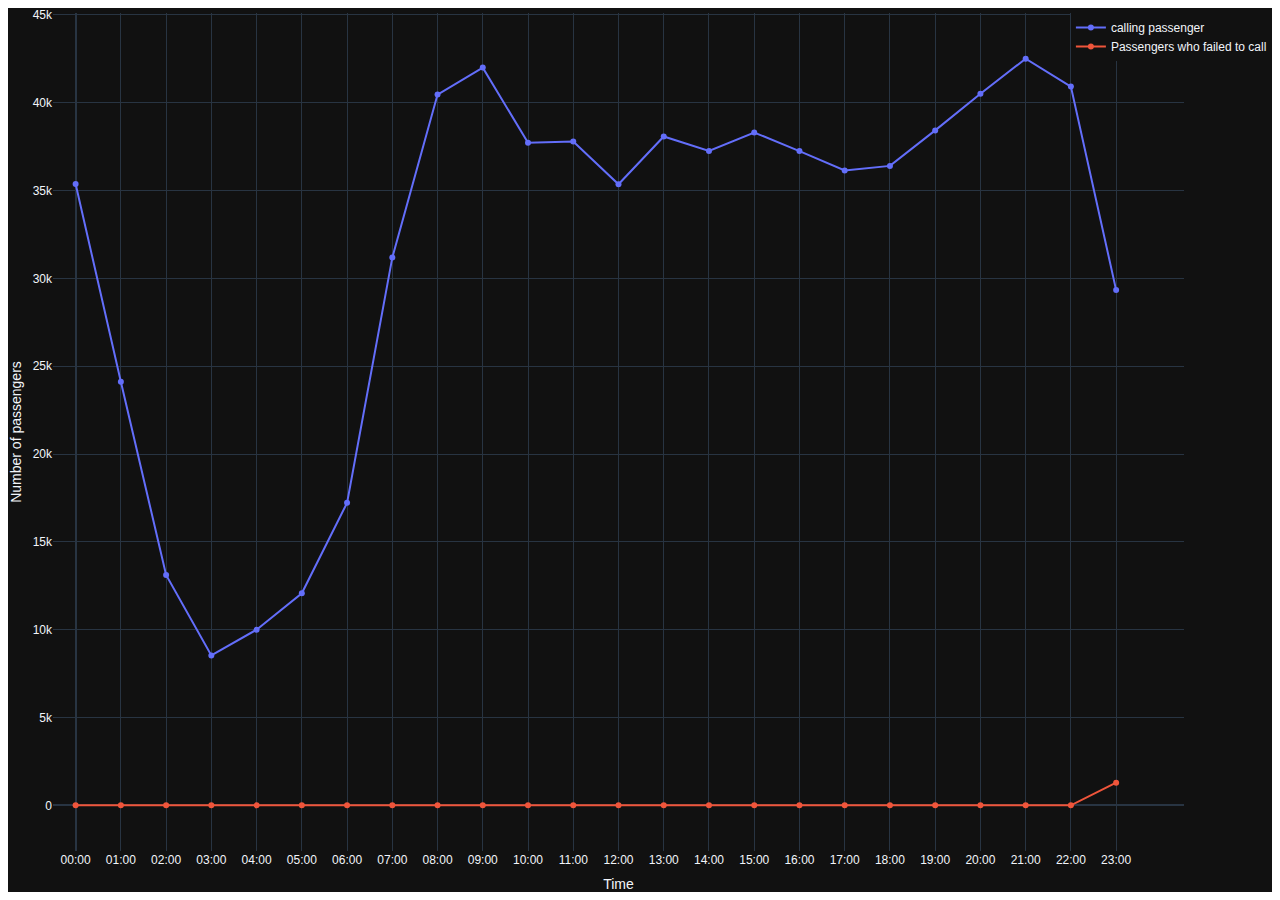
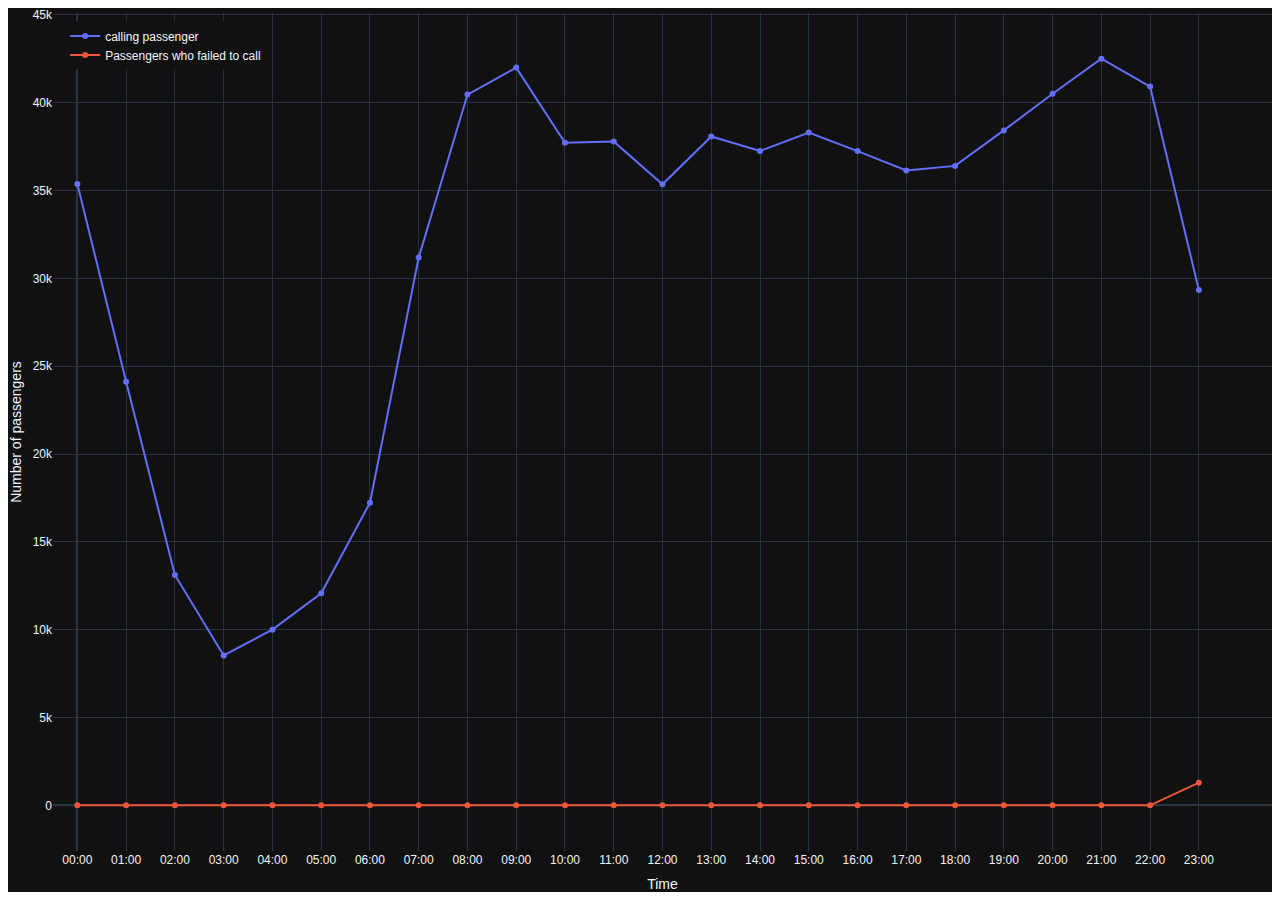
